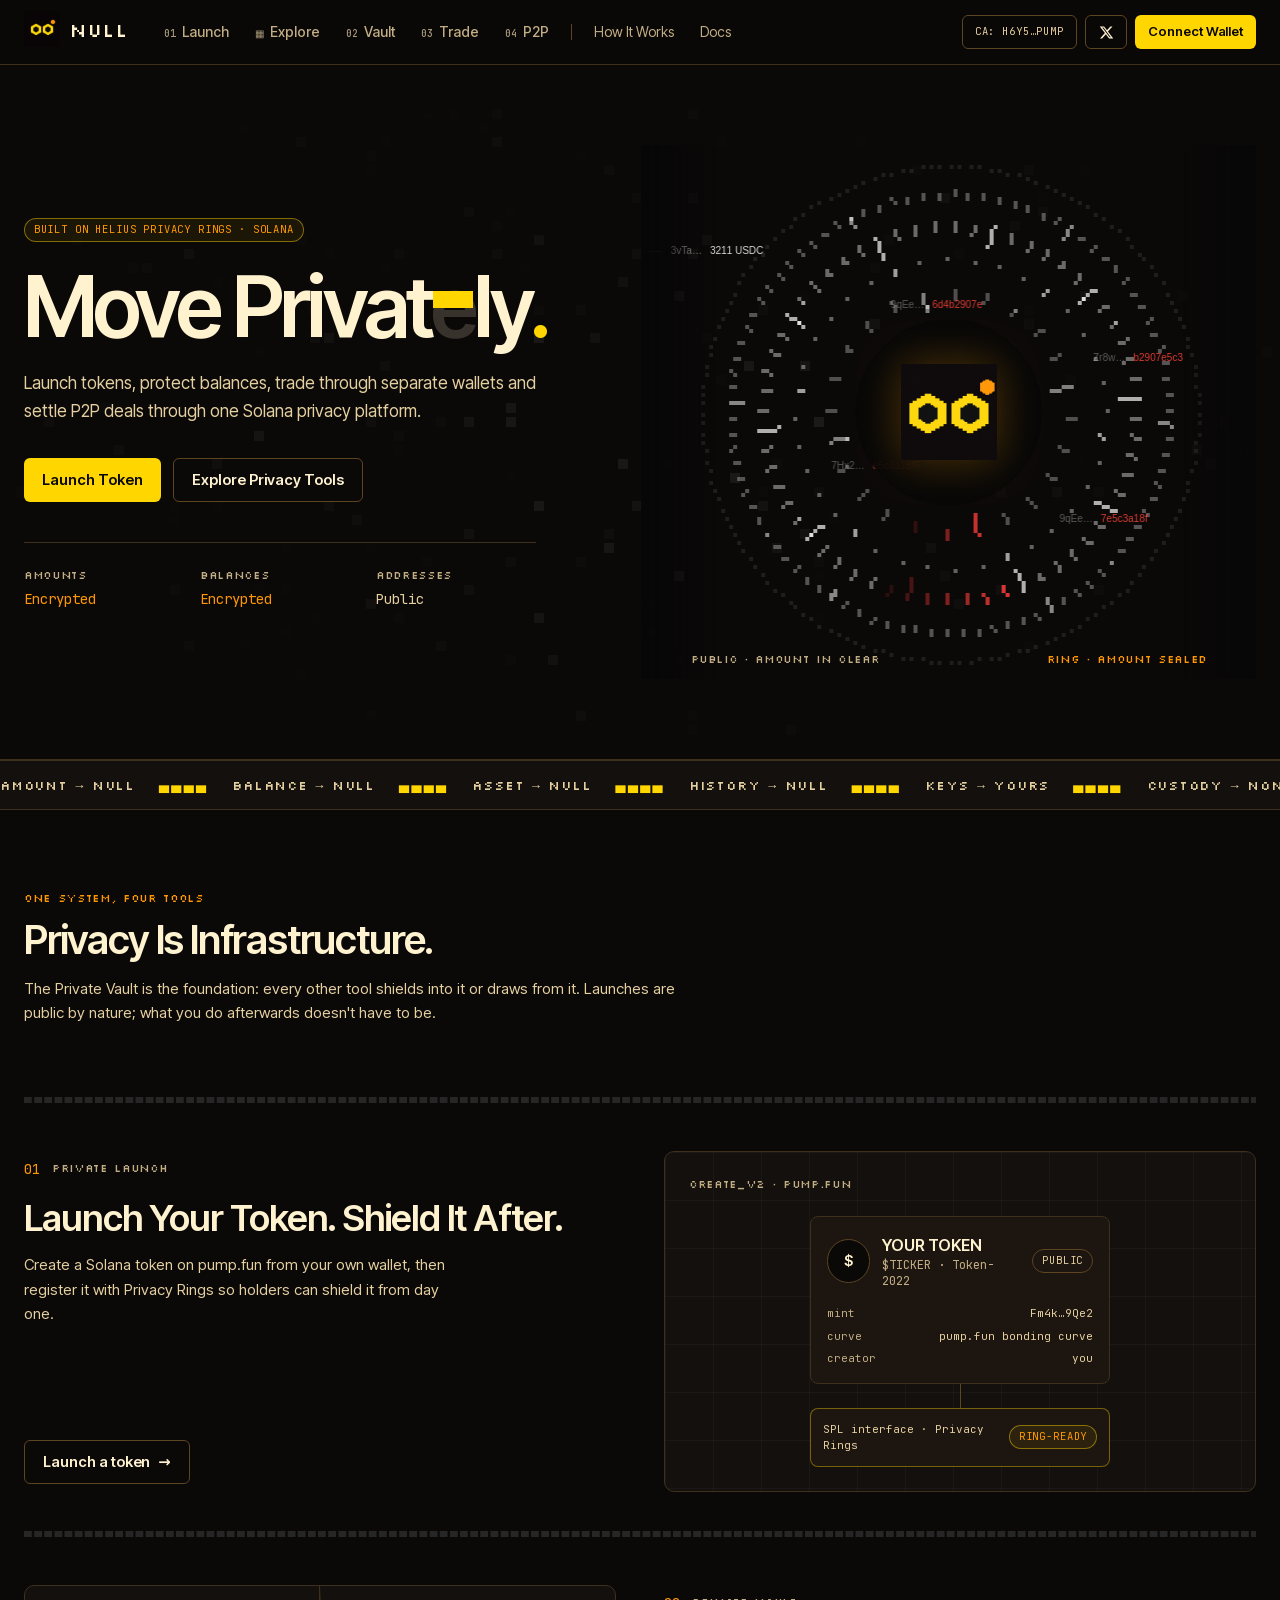
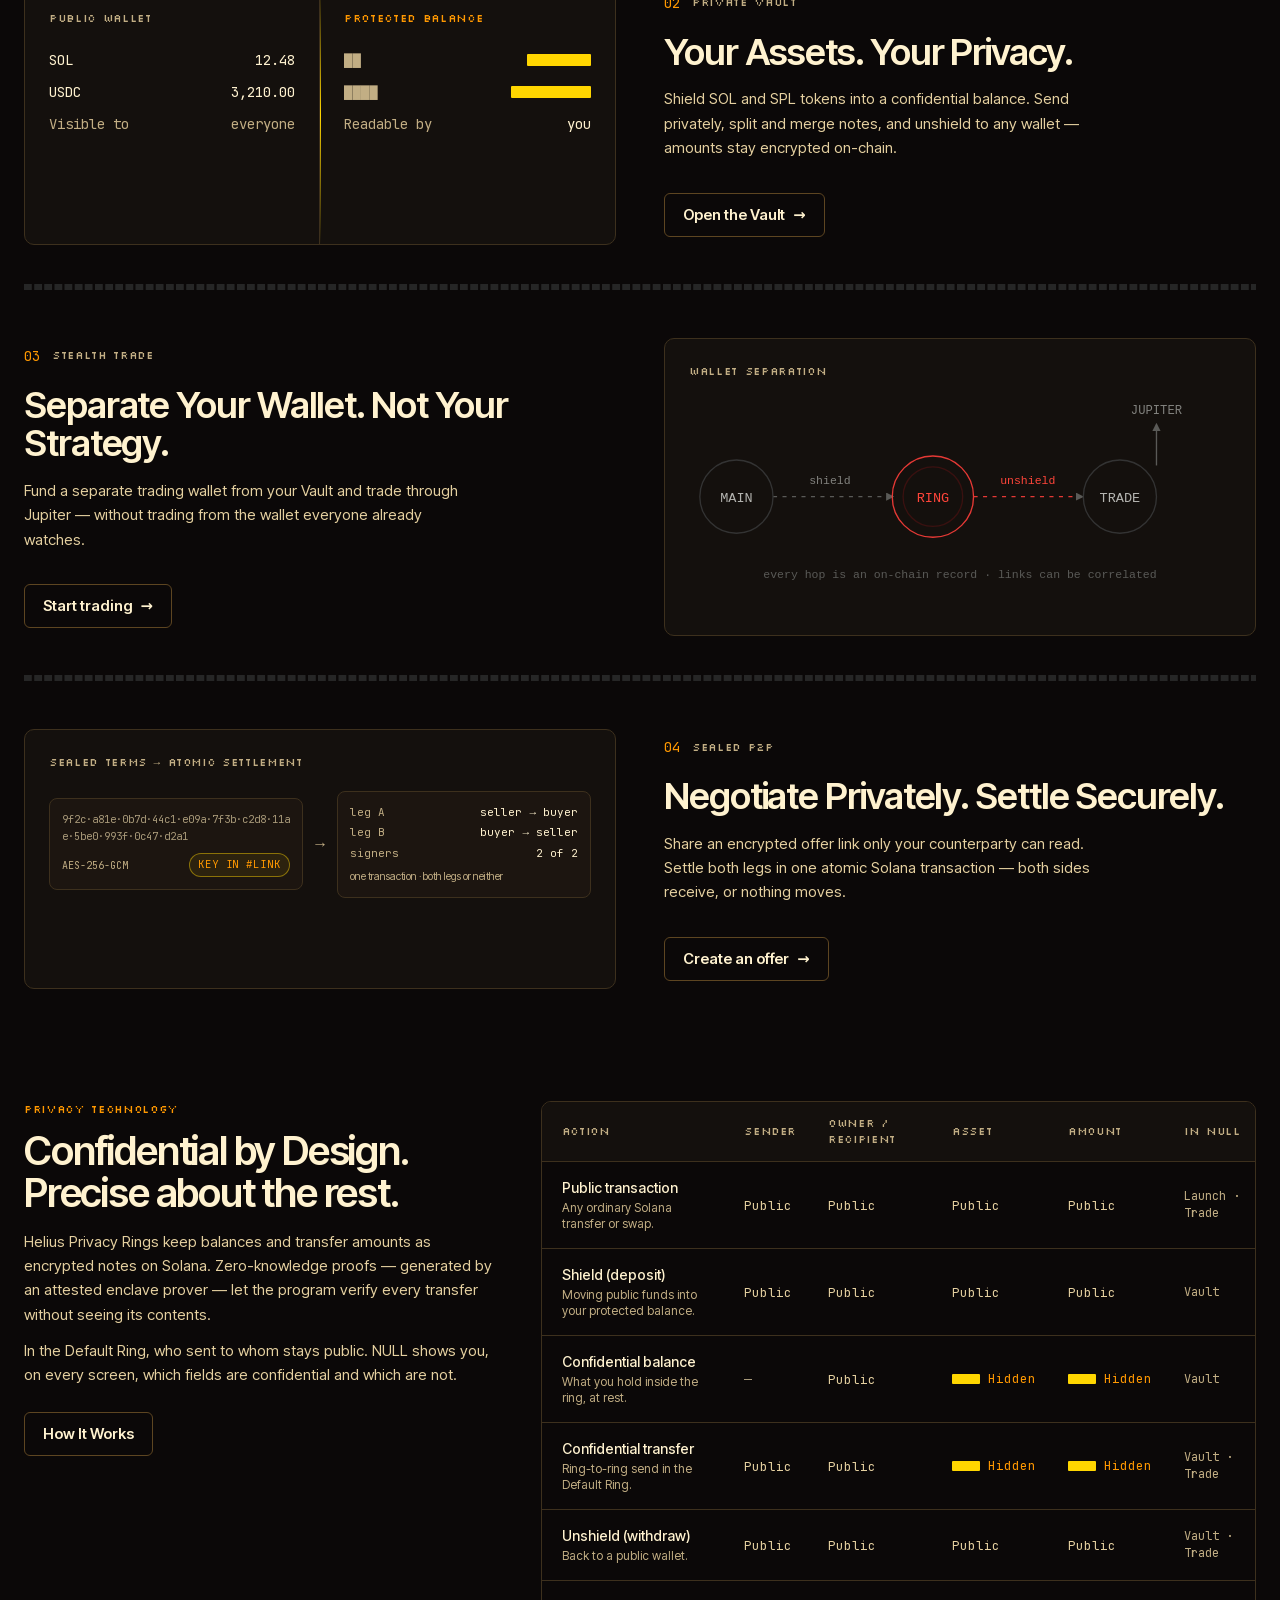
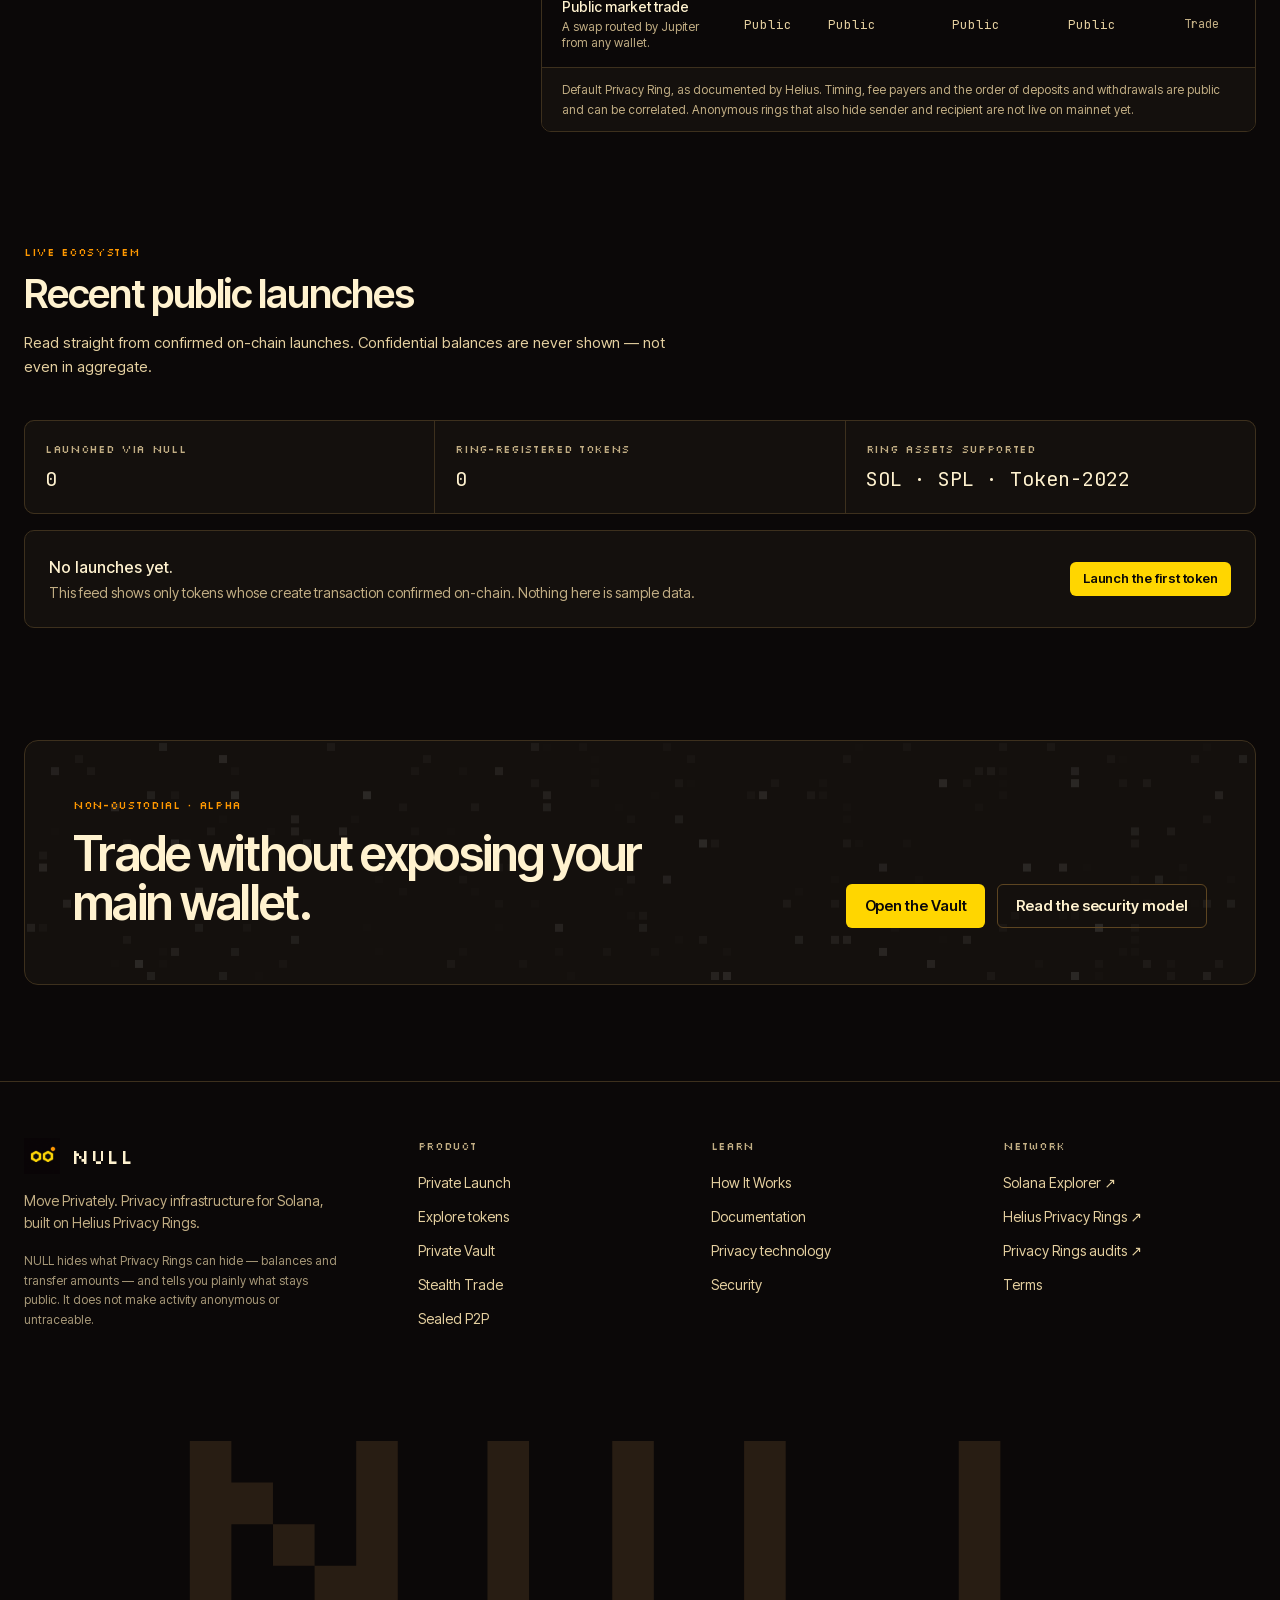
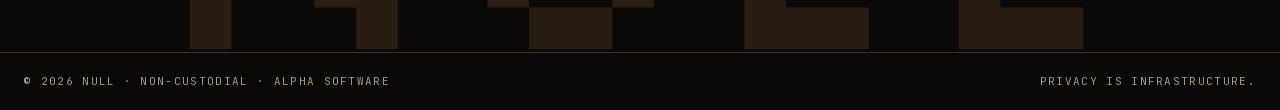
==== index.html @ 81d4f26c "Restore the homepage particle effect without relying on hydration" ====
<!DOCTYPE html><html lang="en" class="_07jdaW_variable BVULza_variable Nwxp5W_variable"><head><meta charSet="utf-8"/><meta name="viewport" content="width=device-width, initial-scale=1"/><link rel="stylesheet" href="_next/static/chunks/0mvtl4-lt6dqq.css" data-precedence="next"/><link rel="preload" as="script" fetchPriority="low" href="_next/static/chunks/310vm2bl3xxpt.js"/><script src="_next/static/chunks/0tz-82jdaa63a.js" async=""></script><script src="_next/static/chunks/39_j1bdzreq0m.js" async=""></script><script src="_next/static/chunks/0b8ium35djf5z.js" async=""></script><script src="_next/static/chunks/turbopack-2u1d16houkiyo.js" async=""></script><script src="_next/static/chunks/0ob28oyk-szaa.js" async=""></script><script src="_next/static/chunks/3a-avq550zklu.js" async=""></script><script src="_next/static/chunks/1bym98i0lyh_o.js" async=""></script><script src="_next/static/chunks/1tvo6ha862r_n.js" async=""></script><script src="_next/static/chunks/2kb_lkotej76x.js" async=""></script><script src="_next/static/chunks/08in8nlbj_9ds.js" async=""></script><meta name="theme-color" content="#070707"/><title>NULL — Move Privately.</title><meta name="description" content="Launch tokens, protect balances, trade through separate wallets and settle P2P deals through one Solana privacy platform, built on Helius Privacy Rings."/><meta property="og:title" content="NULL"/><meta property="og:description" content="Move Privately."/><meta property="og:type" content="website"/><meta name="twitter:card" content="summary_large_image"/><meta name="twitter:title" content="NULL"/><meta name="twitter:description" content="Move Privately."/><link rel="icon" href="icon.svg?icon.0sf8svpd2gkin.svg" sizes="any" type="image/svg+xml"/><meta name="next-size-adjust" content=""/><script src="_next/static/chunks/0cz1d0mv5g_q7.js" noModule=""></script><link rel="stylesheet" href="project-guide.css"><script defer src="project-guide.js"></script><script defer src="./hero-ring.js"></script></head><body><div hidden=""><!--$--><!--/$--></div><header class="sticky top-0 z-40 border-b border-line bg-ink/85 backdrop-blur-md"><div class="mx-auto flex h-16 max-w-[1320px] items-center gap-6 px-4 sm:px-6"><a class="shrink-0" aria-label="NULL home" href="index.html"><span class="group inline-flex items-center gap-2.5 "><svg width="26" height="26" viewBox="0 0 16 16" class="text-fg" shape-rendering="crispEdges" aria-hidden="true"><rect x="2" y="3" width="1" height="1" fill="currentColor"></rect><rect x="3" y="3" width="1" height="1" fill="currentColor"></rect><rect x="4" y="3" width="1" height="1" fill="currentColor"></rect><rect x="5" y="3" width="1" height="1" fill="currentColor"></rect><rect x="10" y="3" width="1" height="1" fill="currentColor"></rect><rect x="11" y="3" width="1" height="1" fill="currentColor"></rect><rect x="12" y="3" width="1" height="1" fill="currentColor"></rect><rect x="13" y="3" width="1" height="1" fill="currentColor"></rect><rect x="2" y="4" width="1" height="1" fill="currentColor"></rect><rect x="3" y="4" width="1" height="1" fill="currentColor"></rect><rect x="4" y="4" width="1" height="1" fill="currentColor"></rect><rect x="5" y="4" width="1" height="1" fill="currentColor"></rect><rect x="10" y="4" width="1" height="1" fill="currentColor"></rect><rect x="11" y="4" width="1" height="1" fill="currentColor"></rect><rect x="12" y="4" width="1" height="1" fill="currentColor"></rect><rect x="13" y="4" width="1" height="1" fill="currentColor"></rect><rect x="2" y="5" width="1" height="1" fill="currentColor"></rect><rect x="3" y="5" width="1" height="1" fill="currentColor"></rect><rect x="12" y="5" width="1" height="1" fill="currentColor"></rect><rect x="13" y="5" width="1" height="1" fill="currentColor"></rect><rect x="2" y="6" width="1" height="1" fill="currentColor"></rect><rect x="3" y="6" width="1" height="1" fill="currentColor"></rect><rect x="12" y="6" width="1" height="1" fill="currentColor"></rect><rect x="13" y="6" width="1" height="1" fill="currentColor"></rect><rect x="2" y="7" width="1" height="1" fill="currentColor"></rect><rect x="3" y="7" width="1" height="1" fill="currentColor"></rect><rect x="6" y="7" width="1" height="1" fill="#E53935"></rect><rect x="7" y="7" width="1" height="1" fill="#E53935"></rect><rect x="8" y="7" width="1" height="1" fill="#E53935"></rect><rect x="9" y="7" width="1" height="1" fill="#E53935"></rect><rect x="12" y="7" width="1" height="1" fill="currentColor"></rect><rect x="13" y="7" width="1" height="1" fill="currentColor"></rect><rect x="2" y="8" width="1" height="1" fill="currentColor"></rect><rect x="3" y="8" width="1" height="1" fill="currentColor"></rect><rect x="6" y="8" width="1" height="1" fill="#E53935"></rect><rect x="7" y="8" width="1" height="1" fill="#E53935"></rect><rect x="8" y="8" width="1" height="1" fill="#E53935"></rect><rect x="9" y="8" width="1" height="1" fill="#E53935"></rect><rect x="12" y="8" width="1" height="1" fill="currentColor"></rect><rect x="13" y="8" width="1" height="1" fill="currentColor"></rect><rect x="2" y="9" width="1" height="1" fill="currentColor"></rect><rect x="3" y="9" width="1" height="1" fill="currentColor"></rect><rect x="12" y="9" width="1" height="1" fill="currentColor"></rect><rect x="13" y="9" width="1" height="1" fill="currentColor"></rect><rect x="2" y="10" width="1" height="1" fill="currentColor"></rect><rect x="3" y="10" width="1" height="1" fill="currentColor"></rect><rect x="12" y="10" width="1" height="1" fill="currentColor"></rect><rect x="13" y="10" width="1" height="1" fill="currentColor"></rect><rect x="2" y="11" width="1" height="1" fill="currentColor"></rect><rect x="3" y="11" width="1" height="1" fill="currentColor"></rect><rect x="4" y="11" width="1" height="1" fill="currentColor"></rect><rect x="5" y="11" width="1" height="1" fill="currentColor"></rect><rect x="10" y="11" width="1" height="1" fill="currentColor"></rect><rect x="11" y="11" width="1" height="1" fill="currentColor"></rect><rect x="12" y="11" width="1" height="1" fill="currentColor"></rect><rect x="13" y="11" width="1" height="1" fill="currentColor"></rect><rect x="2" y="12" width="1" height="1" fill="currentColor"></rect><rect x="3" y="12" width="1" height="1" fill="currentColor"></rect><rect x="4" y="12" width="1" height="1" fill="currentColor"></rect><rect x="5" y="12" width="1" height="1" fill="currentColor"></rect><rect x="10" y="12" width="1" height="1" fill="currentColor"></rect><rect x="11" y="12" width="1" height="1" fill="currentColor"></rect><rect x="12" y="12" width="1" height="1" fill="currentColor"></rect><rect x="13" y="12" width="1" height="1" fill="currentColor"></rect></svg><span class="font-pixel text-[19px] leading-none tracking-[0.08em] text-fg">NULL</span></span></a><nav class="hidden items-center gap-0.5 lg:flex"><a class="whitespace-nowrap rounded-md px-3 py-2 text-sm font-medium transition-colors text-mute hover:text-fg" href="launch/index.html"><span class="num mr-1.5 text-[10px] text-dim">01</span>Launch</a><a class="whitespace-nowrap rounded-md px-3 py-2 text-sm font-medium transition-colors text-mute hover:text-fg" href="explore/index.html"><span class="num mr-1.5 text-[10px] text-dim">▦</span>Explore</a><a class="whitespace-nowrap rounded-md px-3 py-2 text-sm font-medium transition-colors text-mute hover:text-fg" href="vault/index.html"><span class="num mr-1.5 text-[10px] text-dim">02</span>Vault</a><a class="whitespace-nowrap rounded-md px-3 py-2 text-sm font-medium transition-colors text-mute hover:text-fg" href="trade/index.html"><span class="num mr-1.5 text-[10px] text-dim">03</span>Trade</a><a class="whitespace-nowrap rounded-md px-3 py-2 text-sm font-medium transition-colors text-mute hover:text-fg" href="p2p/index.html"><span class="num mr-1.5 text-[10px] text-dim">04</span>P2P</a><span class="mx-2 hidden h-4 w-px bg-line-2 xl:block"></span><a class="hidden whitespace-nowrap rounded-md px-3 py-2 text-sm transition-colors xl:block text-mute hover:text-fg" href="how-it-works/index.html">How It Works</a><a class="hidden whitespace-nowrap rounded-md px-3 py-2 text-sm transition-colors xl:block text-mute hover:text-fg" href="docs/index.html">Docs</a></nav><div class="ml-auto flex items-center gap-2"><button class="chip h-[2.1rem] rounded-md px-3 hover:border-fg-2 hover:text-fg hidden xl:inline-flex" title="H6y5mDHewKBtGeDVdpNemTqpN7zH9mrTw9FfDbiwpump">CA: H6y5…pump</button><a href="https://x.com/nullcrypted" target="_blank" rel="noreferrer" class="btn btn-ghost btn-sm hidden sm:inline-flex" aria-label="NULL on X"><svg viewBox="0 0 24 24" class="h-[15px] w-[15px]" fill="currentColor" aria-hidden="true"><path d="M18.244 2.25h3.308l-7.227 8.26 8.502 11.24H16.17l-5.214-6.817L4.99 21.75H1.68l7.73-8.835L1.254 2.25H8.08l4.713 6.231zm-1.161 17.52h1.833L7.084 4.126H5.117z"></path></svg></a><button class="btn btn-primary btn-sm  hidden sm:inline-flex">Connect Wallet</button><button class="btn btn-ghost btn-sm xl:hidden" aria-label="Menu" aria-expanded="false">☰</button></div></div></header><main><section class="relative overflow-hidden border-b border-line"><div class="absolute inset-0 [mask-image:radial-gradient(ellipse_at_center,black,transparent_80%)]"><canvas class="pointer-events-none h-full w-full " aria-hidden="true"></canvas></div><div class="relative mx-auto grid max-w-[1320px] items-center gap-8 px-4 pb-14 pt-14 sm:px-6 lg:grid-cols-[1fr_1.05fr] lg:pb-20 lg:pt-20"><div><div class="chip chip-private">Built on Helius Privacy Rings · Solana</div><h1 class="mt-6 text-[clamp(2.6rem,6.6vw,5.4rem)] font-semibold leading-[0.95] tracking-[-0.045em]">Move <span class="whitespace-nowrap " aria-label="Privately"><span aria-hidden="true">P</span><span aria-hidden="true">r</span><span aria-hidden="true">i</span><span aria-hidden="true">v</span><span aria-hidden="true">a</span><span aria-hidden="true">t</span><span aria-hidden="true">e</span><span aria-hidden="true">l</span><span aria-hidden="true">y</span></span><span class="text-signal">.</span></h1><p class="mt-6 max-w-[34rem] text-[17px] leading-relaxed text-fg-2">Launch tokens, protect balances, trade through separate wallets and settle P2P deals through one Solana privacy platform.</p><div class="mt-8 flex flex-wrap gap-3"><a class="btn btn-primary" href="launch/index.html">Launch Token</a><a class="btn btn-ghost" href="vault/index.html">Explore Privacy Tools</a></div><dl class="mt-10 grid max-w-lg grid-cols-3 gap-4 border-t border-line pt-6"><div><dt class="label">Amounts</dt><dd class="num mt-1.5 text-sm text-signal-hi"><span class="" aria-label="Encrypted"><span aria-hidden="true"><span style="opacity:0.12">E</span><span style="opacity:0.12">n</span><span style="opacity:0.12">c</span><span style="opacity:0.12">r</span><span style="opacity:0.12">y</span><span style="opacity:0.12">p</span><span style="opacity:0.12">t</span><span style="opacity:0.12">e</span><span style="opacity:0.12">d</span></span></span></dd></div><div><dt class="label">Balances</dt><dd class="num mt-1.5 text-sm text-signal-hi"><span class="" aria-label="Encrypted"><span aria-hidden="true"><span style="opacity:0.12">E</span><span style="opacity:0.12">n</span><span style="opacity:0.12">c</span><span style="opacity:0.12">r</span><span style="opacity:0.12">y</span><span style="opacity:0.12">p</span><span style="opacity:0.12">t</span><span style="opacity:0.12">e</span><span style="opacity:0.12">d</span></span></span></dd></div><div><dt class="label">Addresses</dt><dd class="num mt-1.5 text-sm text-fg-2"><span class="" aria-label="Public"><span aria-hidden="true"><span style="opacity:0.12">P</span><span style="opacity:0.12">u</span><span style="opacity:0.12">b</span><span style="opacity:0.12">l</span><span style="opacity:0.12">i</span><span style="opacity:0.12">c</span></span></span></dd></div></dl></div><div class="relative aspect-[1.15/1] w-full"><div class="relative h-full w-full"><canvas class="absolute inset-0 h-full w-full" aria-hidden="true"></canvas><div class="pointer-events-none absolute inset-0 flex items-center justify-center"><svg width="96" height="96" viewBox="0 0 16 16" class="text-fg drop-shadow-[0_0_40px_rgba(229,57,53,0.25)]" shape-rendering="crispEdges" aria-hidden="true"><rect x="2" y="3" width="1" height="1" fill="currentColor"></rect><rect x="3" y="3" width="1" height="1" fill="currentColor"></rect><rect x="4" y="3" width="1" height="1" fill="currentColor"></rect><rect x="5" y="3" width="1" height="1" fill="currentColor"></rect><rect x="10" y="3" width="1" height="1" fill="currentColor"></rect><rect x="11" y="3" width="1" height="1" fill="currentColor"></rect><rect x="12" y="3" width="1" height="1" fill="currentColor"></rect><rect x="13" y="3" width="1" height="1" fill="currentColor"></rect><rect x="2" y="4" width="1" height="1" fill="currentColor"></rect><rect x="3" y="4" width="1" height="1" fill="currentColor"></rect><rect x="4" y="4" width="1" height="1" fill="currentColor"></rect><rect x="5" y="4" width="1" height="1" fill="currentColor"></rect><rect x="10" y="4" width="1" height="1" fill="currentColor"></rect><rect x="11" y="4" width="1" height="1" fill="currentColor"></rect><rect x="12" y="4" width="1" height="1" fill="currentColor"></rect><rect x="13" y="4" width="1" height="1" fill="currentColor"></rect><rect x="2" y="5" width="1" height="1" fill="currentColor"></rect><rect x="3" y="5" width="1" height="1" fill="currentColor"></rect><rect x="12" y="5" width="1" height="1" fill="currentColor"></rect><rect x="13" y="5" width="1" height="1" fill="currentColor"></rect><rect x="2" y="6" width="1" height="1" fill="currentColor"></rect><rect x="3" y="6" width="1" height="1" fill="currentColor"></rect><rect x="12" y="6" width="1" height="1" fill="currentColor"></rect><rect x="13" y="6" width="1" height="1" fill="currentColor"></rect><rect x="2" y="7" width="1" height="1" fill="currentColor"></rect><rect x="3" y="7" width="1" height="1" fill="currentColor"></rect><rect x="6" y="7" width="1" height="1" fill="#E53935"></rect><rect x="7" y="7" width="1" height="1" fill="#E53935"></rect><rect x="8" y="7" width="1" height="1" fill="#E53935"></rect><rect x="9" y="7" width="1" height="1" fill="#E53935"></rect><rect x="12" y="7" width="1" height="1" fill="currentColor"></rect><rect x="13" y="7" width="1" height="1" fill="currentColor"></rect><rect x="2" y="8" width="1" height="1" fill="currentColor"></rect><rect x="3" y="8" width="1" height="1" fill="currentColor"></rect><rect x="6" y="8" width="1" height="1" fill="#E53935"></rect><rect x="7" y="8" width="1" height="1" fill="#E53935"></rect><rect x="8" y="8" width="1" height="1" fill="#E53935"></rect><rect x="9" y="8" width="1" height="1" fill="#E53935"></rect><rect x="12" y="8" width="1" height="1" fill="currentColor"></rect><rect x="13" y="8" width="1" height="1" fill="currentColor"></rect><rect x="2" y="9" width="1" height="1" fill="currentColor"></rect><rect x="3" y="9" width="1" height="1" fill="currentColor"></rect><rect x="12" y="9" width="1" height="1" fill="currentColor"></rect><rect x="13" y="9" width="1" height="1" fill="currentColor"></rect><rect x="2" y="10" width="1" height="1" fill="currentColor"></rect><rect x="3" y="10" width="1" height="1" fill="currentColor"></rect><rect x="12" y="10" width="1" height="1" fill="currentColor"></rect><rect x="13" y="10" width="1" height="1" fill="currentColor"></rect><rect x="2" y="11" width="1" height="1" fill="currentColor"></rect><rect x="3" y="11" width="1" height="1" fill="currentColor"></rect><rect x="4" y="11" width="1" height="1" fill="currentColor"></rect><rect x="5" y="11" width="1" height="1" fill="currentColor"></rect><rect x="10" y="11" width="1" height="1" fill="currentColor"></rect><rect x="11" y="11" width="1" height="1" fill="currentColor"></rect><rect x="12" y="11" width="1" height="1" fill="currentColor"></rect><rect x="13" y="11" width="1" height="1" fill="currentColor"></rect><rect x="2" y="12" width="1" height="1" fill="currentColor"></rect><rect x="3" y="12" width="1" height="1" fill="currentColor"></rect><rect x="4" y="12" width="1" height="1" fill="currentColor"></rect><rect x="5" y="12" width="1" height="1" fill="currentColor"></rect><rect x="10" y="12" width="1" height="1" fill="currentColor"></rect><rect x="11" y="12" width="1" height="1" fill="currentColor"></rect><rect x="12" y="12" width="1" height="1" fill="currentColor"></rect><rect x="13" y="12" width="1" height="1" fill="currentColor"></rect></svg></div><div class="pointer-events-none absolute inset-x-0 bottom-3 flex justify-between px-[8%]"><span class="label">Public<span class="hidden sm:inline"> · amount in clear</span></span><span class="label text-signal-hi">Ring<span class="hidden sm:inline"> · amount sealed</span></span></div></div></div></div></section><div class="relative overflow-hidden border-y border-line bg-ink-2 py-3" aria-hidden="true"><div class="marquee flex w-max items-center gap-6 whitespace-nowrap"><span class="font-pixel text-[13px] tracking-[0.06em] text-fg-2">AMOUNT → NULL</span><span class="text-[13px] tracking-[0.18em] text-signal">▄▄▄▄</span><span class="font-pixel text-[13px] tracking-[0.06em] text-fg-2">BALANCE → NULL</span><span class="text-[13px] tracking-[0.18em] text-signal">▄▄▄▄</span><span class="font-pixel text-[13px] tracking-[0.06em] text-fg-2">ASSET → NULL</span><span class="text-[13px] tracking-[0.18em] text-signal">▄▄▄▄</span><span class="font-pixel text-[13px] tracking-[0.06em] text-fg-2">HISTORY → NULL</span><span class="text-[13px] tracking-[0.18em] text-signal">▄▄▄▄</span><span class="font-pixel text-[13px] tracking-[0.06em] text-fg-2">KEYS → YOURS</span><span class="text-[13px] tracking-[0.18em] text-signal">▄▄▄▄</span><span class="font-pixel text-[13px] tracking-[0.06em] text-fg-2">CUSTODY → NONE</span><span class="text-[13px] tracking-[0.18em] text-signal">▄▄▄▄</span><span><span class="font-pixel text-[13px] tracking-[0.06em] text-fg-2">AMOUNT → NULL</span></span><span><span class="text-[13px] tracking-[0.18em] text-signal">▄▄▄▄</span></span><span><span class="font-pixel text-[13px] tracking-[0.06em] text-fg-2">BALANCE → NULL</span></span><span><span class="text-[13px] tracking-[0.18em] text-signal">▄▄▄▄</span></span><span><span class="font-pixel text-[13px] tracking-[0.06em] text-fg-2">ASSET → NULL</span></span><span><span class="text-[13px] tracking-[0.18em] text-signal">▄▄▄▄</span></span><span><span class="font-pixel text-[13px] tracking-[0.06em] text-fg-2">HISTORY → NULL</span></span><span><span class="text-[13px] tracking-[0.18em] text-signal">▄▄▄▄</span></span><span><span class="font-pixel text-[13px] tracking-[0.06em] text-fg-2">KEYS → YOURS</span></span><span><span class="text-[13px] tracking-[0.18em] text-signal">▄▄▄▄</span></span><span><span class="font-pixel text-[13px] tracking-[0.06em] text-fg-2">CUSTODY → NONE</span></span><span><span class="text-[13px] tracking-[0.18em] text-signal">▄▄▄▄</span></span></div></div><section class="mx-auto max-w-[1320px] px-4 pt-20 sm:px-6"><div class=""><div class="label mb-3 text-signal-hi">One system, four tools</div><h2 class="text-[clamp(1.6rem,3.2vw,2.5rem)] font-semibold leading-[1.05] tracking-[-0.03em] text-fg"><span class="" aria-label="Privacy Is Infrastructure."><span aria-hidden="true"><span style="opacity:0.12">P</span><span style="opacity:0.12">r</span><span style="opacity:0.12">i</span><span style="opacity:0.12">v</span><span style="opacity:0.12">a</span><span style="opacity:0.12">c</span><span style="opacity:0.12">y</span> <span style="opacity:0.12">I</span><span style="opacity:0.12">s</span> <span style="opacity:0.12">I</span><span style="opacity:0.12">n</span><span style="opacity:0.12">f</span><span style="opacity:0.12">r</span><span style="opacity:0.12">a</span><span style="opacity:0.12">s</span><span style="opacity:0.12">t</span><span style="opacity:0.12">r</span><span style="opacity:0.12">u</span><span style="opacity:0.12">c</span><span style="opacity:0.12">t</span><span style="opacity:0.12">u</span><span style="opacity:0.12">r</span><span style="opacity:0.12">e</span><span style="opacity:0.12">.</span></span></span></h2><div class="mt-4 max-w-2xl text-[15px] leading-relaxed text-fg-2">The Private Vault is the foundation: every other tool shields into it or draws from it. Launches are public by nature; what you do afterwards doesn&#x27;t have to be.</div></div><div class="mt-14 space-y-6"><article class="grid items-stretch gap-6 pt-2 lg:grid-cols-2 lg:gap-12"><div class="blocks text-[13px] leading-none lg:col-span-2" aria-hidden="true">▄▄▄▄▄▄▄▄▄▄▄▄▄▄▄▄▄▄▄▄▄▄▄▄▄▄▄▄▄▄▄▄▄▄▄▄▄▄▄▄▄▄▄▄▄▄▄▄▄▄▄▄▄▄▄▄▄▄▄▄▄▄▄▄▄▄▄▄▄▄▄▄▄▄▄▄▄▄▄▄▄▄▄▄▄▄▄▄▄▄▄▄▄▄▄▄▄▄▄▄▄▄▄▄▄▄▄▄▄▄▄▄▄▄▄▄▄▄▄▄▄▄▄▄▄▄▄▄▄▄▄▄▄▄▄▄▄▄▄▄▄▄▄▄▄▄▄▄▄▄▄▄▄▄▄▄▄▄▄▄</div><div class="flex flex-col justify-between py-2 "><div><div class="flex items-center gap-3"><span class="num text-sm text-signal-hi">01</span><span class="label">Private Launch</span></div><h3 class="mt-5 text-[clamp(1.6rem,3vw,2.3rem)] font-semibold leading-[1.05] tracking-[-0.03em]"><span class="" aria-label="Launch Your Token. Shield It After."><span aria-hidden="true"><span style="opacity:0.12">L</span><span style="opacity:0.12">a</span><span style="opacity:0.12">u</span><span style="opacity:0.12">n</span><span style="opacity:0.12">c</span><span style="opacity:0.12">h</span> <span style="opacity:0.12">Y</span><span style="opacity:0.12">o</span><span style="opacity:0.12">u</span><span style="opacity:0.12">r</span> <span style="opacity:0.12">T</span><span style="opacity:0.12">o</span><span style="opacity:0.12">k</span><span style="opacity:0.12">e</span><span style="opacity:0.12">n</span><span style="opacity:0.12">.</span> <span style="opacity:0.12">S</span><span style="opacity:0.12">h</span><span style="opacity:0.12">i</span><span style="opacity:0.12">e</span><span style="opacity:0.12">l</span><span style="opacity:0.12">d</span> <span style="opacity:0.12">I</span><span style="opacity:0.12">t</span> <span style="opacity:0.12">A</span><span style="opacity:0.12">f</span><span style="opacity:0.12">t</span><span style="opacity:0.12">e</span><span style="opacity:0.12">r</span><span style="opacity:0.12">.</span></span></span></h3><p class="mt-4 max-w-md text-[15px] leading-relaxed text-fg-2">Create a Solana token on pump.fun from your own wallet, then register it with Privacy Rings so holders can shield it from day one.</p></div><a class="btn btn-ghost mt-8 w-fit" href="launch/index.html">Launch a token<!-- --> <span aria-hidden="true">→</span></a></div><div class="relative h-full min-h-[260px] overflow-hidden rounded-[10px] border border-line bg-ink-2 grid-bg p-6"><div class="label">create_v2 · pump.fun</div><div class="mx-auto mt-6 w-[min(100%,300px)]"><div class="panel-2 p-4"><div class="flex items-center gap-3"><div class="grid h-11 w-11 place-items-center rounded-full border border-line-2 bg-ink text-sm font-semibold">$</div><div><div class="font-semibold">YOUR TOKEN</div><div class="num text-xs text-mute">$TICKER · Token-2022</div></div><span class="chip chip-public ml-auto">Public</span></div><div class="num mt-4 space-y-1.5 text-[11px] text-fg-2"><div class="flex justify-between"><span class="text-mute">mint</span><span>Fm4k…9Qe2</span></div><div class="flex justify-between"><span class="text-mute">curve</span><span>pump.fun bonding curve</span></div><div class="flex justify-between"><span class="text-mute">creator</span><span>you</span></div></div></div><div class="mx-auto h-6 w-px bg-line-2"></div><div class="panel-2 flex items-center justify-between border-signal/40 p-3"><span class="num text-[11px] text-fg-2">SPL interface · Privacy Rings</span><span class="chip chip-private">Ring-ready</span></div></div></div></article><article class="grid items-stretch gap-6 pt-2 lg:grid-cols-2 lg:gap-12"><div class="blocks text-[13px] leading-none lg:col-span-2" aria-hidden="true">▄▄▄▄▄▄▄▄▄▄▄▄▄▄▄▄▄▄▄▄▄▄▄▄▄▄▄▄▄▄▄▄▄▄▄▄▄▄▄▄▄▄▄▄▄▄▄▄▄▄▄▄▄▄▄▄▄▄▄▄▄▄▄▄▄▄▄▄▄▄▄▄▄▄▄▄▄▄▄▄▄▄▄▄▄▄▄▄▄▄▄▄▄▄▄▄▄▄▄▄▄▄▄▄▄▄▄▄▄▄▄▄▄▄▄▄▄▄▄▄▄▄▄▄▄▄▄▄▄▄▄▄▄▄▄▄▄▄▄▄▄▄▄▄▄▄▄▄▄▄▄▄▄▄▄▄▄▄▄▄</div><div class="flex flex-col justify-between py-2 lg:order-2"><div><div class="flex items-center gap-3"><span class="num text-sm text-signal-hi">02</span><span class="label">Private Vault</span></div><h3 class="mt-5 text-[clamp(1.6rem,3vw,2.3rem)] font-semibold leading-[1.05] tracking-[-0.03em]"><span class="" aria-label="Your Assets. Your Privacy."><span aria-hidden="true"><span style="opacity:0.12">Y</span><span style="opacity:0.12">o</span><span style="opacity:0.12">u</span><span style="opacity:0.12">r</span> <span style="opacity:0.12">A</span><span style="opacity:0.12">s</span><span style="opacity:0.12">s</span><span style="opacity:0.12">e</span><span style="opacity:0.12">t</span><span style="opacity:0.12">s</span><span style="opacity:0.12">.</span> <span style="opacity:0.12">Y</span><span style="opacity:0.12">o</span><span style="opacity:0.12">u</span><span style="opacity:0.12">r</span> <span style="opacity:0.12">P</span><span style="opacity:0.12">r</span><span style="opacity:0.12">i</span><span style="opacity:0.12">v</span><span style="opacity:0.12">a</span><span style="opacity:0.12">c</span><span style="opacity:0.12">y</span><span style="opacity:0.12">.</span></span></span></h3><p class="mt-4 max-w-md text-[15px] leading-relaxed text-fg-2">Shield SOL and SPL tokens into a confidential balance. Send privately, split and merge notes, and unshield to any wallet — amounts stay encrypted on-chain.</p></div><a class="btn btn-ghost mt-8 w-fit" href="vault/index.html">Open the Vault<!-- --> <span aria-hidden="true">→</span></a></div><div class="relative grid h-full min-h-[260px] grid-cols-2 overflow-hidden rounded-[10px] border border-line bg-ink-2"><div class="border-r border-line p-6"><div class="label">Public wallet</div><div class="num mt-6 space-y-3 text-sm"><div class="flex justify-between"><span>SOL</span><span>12.48</span></div><div class="flex justify-between"><span>USDC</span><span>3,210.00</span></div><div class="flex justify-between text-mute"><span>Visible to</span><span>everyone</span></div></div></div><div class="relative p-6"><div class="label text-signal-hi">Protected balance</div><div class="num mt-6 space-y-3 text-sm"><div class="flex items-center justify-between"><span class="text-mute">██</span><span class="redact h-3 w-16"></span></div><div class="flex items-center justify-between"><span class="text-mute">████</span><span class="redact h-3 w-20"></span></div><div class="flex justify-between text-mute"><span>Readable by</span><span class="text-fg">you</span></div></div><div class="absolute inset-y-0 left-0 w-px bg-gradient-to-b from-transparent via-signal to-transparent"></div></div></div></article><article class="grid items-stretch gap-6 pt-2 lg:grid-cols-2 lg:gap-12"><div class="blocks text-[13px] leading-none lg:col-span-2" aria-hidden="true">▄▄▄▄▄▄▄▄▄▄▄▄▄▄▄▄▄▄▄▄▄▄▄▄▄▄▄▄▄▄▄▄▄▄▄▄▄▄▄▄▄▄▄▄▄▄▄▄▄▄▄▄▄▄▄▄▄▄▄▄▄▄▄▄▄▄▄▄▄▄▄▄▄▄▄▄▄▄▄▄▄▄▄▄▄▄▄▄▄▄▄▄▄▄▄▄▄▄▄▄▄▄▄▄▄▄▄▄▄▄▄▄▄▄▄▄▄▄▄▄▄▄▄▄▄▄▄▄▄▄▄▄▄▄▄▄▄▄▄▄▄▄▄▄▄▄▄▄▄▄▄▄▄▄▄▄▄▄▄▄</div><div class="flex flex-col justify-between py-2 "><div><div class="flex items-center gap-3"><span class="num text-sm text-signal-hi">03</span><span class="label">Stealth Trade</span></div><h3 class="mt-5 text-[clamp(1.6rem,3vw,2.3rem)] font-semibold leading-[1.05] tracking-[-0.03em]"><span class="" aria-label="Separate Your Wallet. Not Your Strategy."><span aria-hidden="true"><span style="opacity:0.12">S</span><span style="opacity:0.12">e</span><span style="opacity:0.12">p</span><span style="opacity:0.12">a</span><span style="opacity:0.12">r</span><span style="opacity:0.12">a</span><span style="opacity:0.12">t</span><span style="opacity:0.12">e</span> <span style="opacity:0.12">Y</span><span style="opacity:0.12">o</span><span style="opacity:0.12">u</span><span style="opacity:0.12">r</span> <span style="opacity:0.12">W</span><span style="opacity:0.12">a</span><span style="opacity:0.12">l</span><span style="opacity:0.12">l</span><span style="opacity:0.12">e</span><span style="opacity:0.12">t</span><span style="opacity:0.12">.</span> <span style="opacity:0.12">N</span><span style="opacity:0.12">o</span><span style="opacity:0.12">t</span> <span style="opacity:0.12">Y</span><span style="opacity:0.12">o</span><span style="opacity:0.12">u</span><span style="opacity:0.12">r</span> <span style="opacity:0.12">S</span><span style="opacity:0.12">t</span><span style="opacity:0.12">r</span><span style="opacity:0.12">a</span><span style="opacity:0.12">t</span><span style="opacity:0.12">e</span><span style="opacity:0.12">g</span><span style="opacity:0.12">y</span><span style="opacity:0.12">.</span></span></span></h3><p class="mt-4 max-w-md text-[15px] leading-relaxed text-fg-2">Fund a separate trading wallet from your Vault and trade through Jupiter — without trading from the wallet everyone already watches.</p></div><a class="btn btn-ghost mt-8 w-fit" href="trade/index.html">Start trading<!-- --> <span aria-hidden="true">→</span></a></div><div class="relative h-full min-h-[260px] overflow-hidden rounded-[10px] border border-line bg-ink-2 p-6"><div class="label">Wallet separation</div><svg viewBox="0 0 400 150" class="mt-4 w-full" aria-hidden="true"><defs><marker id="ar" viewBox="0 0 8 8" refX="6" refY="4" markerWidth="6" markerHeight="6" orient="auto"><path d="M0 0L8 4L0 8z" fill="#5a5a57"></path></marker></defs><line x1="62" y1="75" x2="150" y2="75" stroke="#5a5a57" stroke-dasharray="3 4" marker-end="url(#ar)"></line><line x1="210" y1="75" x2="290" y2="75" stroke="#E53935" stroke-dasharray="3 4" marker-end="url(#ar)"></line><line x1="345" y1="52" x2="345" y2="22" stroke="#5a5a57" marker-end="url(#ar)"></line><circle cx="35" cy="75" r="27" fill="none" stroke="#333"></circle><circle cx="180" cy="75" r="30" fill="none" stroke="#E53935"></circle><circle cx="180" cy="75" r="22" fill="none" stroke="#3a1110"></circle><circle cx="318" cy="75" r="27" fill="none" stroke="#333"></circle><text x="35" y="79" text-anchor="middle" font-size="10" fill="#b4b4b0" font-family="monospace">MAIN</text><text x="180" y="79" text-anchor="middle" font-size="10" fill="#ff453a" font-family="monospace">RING</text><text x="318" y="79" text-anchor="middle" font-size="10" fill="#b4b4b0" font-family="monospace">TRADE</text><text x="345" y="14" text-anchor="middle" font-size="9" fill="#82827e" font-family="monospace">JUPITER</text><text x="104" y="66" text-anchor="middle" font-size="8.5" fill="#82827e" font-family="monospace">shield</text><text x="250" y="66" text-anchor="middle" font-size="8.5" fill="#ff453a" font-family="monospace">unshield</text><text x="200" y="135" text-anchor="middle" font-size="8.5" fill="#5a5a57" font-family="monospace">every hop is an on-chain record · links can be correlated</text></svg><span class="grid h-14 w-14 place-items-center rounded-full border text-[10px] num hidden"></span></div></article><article class="grid items-stretch gap-6 pt-2 lg:grid-cols-2 lg:gap-12"><div class="blocks text-[13px] leading-none lg:col-span-2" aria-hidden="true">▄▄▄▄▄▄▄▄▄▄▄▄▄▄▄▄▄▄▄▄▄▄▄▄▄▄▄▄▄▄▄▄▄▄▄▄▄▄▄▄▄▄▄▄▄▄▄▄▄▄▄▄▄▄▄▄▄▄▄▄▄▄▄▄▄▄▄▄▄▄▄▄▄▄▄▄▄▄▄▄▄▄▄▄▄▄▄▄▄▄▄▄▄▄▄▄▄▄▄▄▄▄▄▄▄▄▄▄▄▄▄▄▄▄▄▄▄▄▄▄▄▄▄▄▄▄▄▄▄▄▄▄▄▄▄▄▄▄▄▄▄▄▄▄▄▄▄▄▄▄▄▄▄▄▄▄▄▄▄▄</div><div class="flex flex-col justify-between py-2 lg:order-2"><div><div class="flex items-center gap-3"><span class="num text-sm text-signal-hi">04</span><span class="label">Sealed P2P</span></div><h3 class="mt-5 text-[clamp(1.6rem,3vw,2.3rem)] font-semibold leading-[1.05] tracking-[-0.03em]"><span class="" aria-label="Negotiate Privately. Settle Securely."><span aria-hidden="true"><span style="opacity:0.12">N</span><span style="opacity:0.12">e</span><span style="opacity:0.12">g</span><span style="opacity:0.12">o</span><span style="opacity:0.12">t</span><span style="opacity:0.12">i</span><span style="opacity:0.12">a</span><span style="opacity:0.12">t</span><span style="opacity:0.12">e</span> <span style="opacity:0.12">P</span><span style="opacity:0.12">r</span><span style="opacity:0.12">i</span><span style="opacity:0.12">v</span><span style="opacity:0.12">a</span><span style="opacity:0.12">t</span><span style="opacity:0.12">e</span><span style="opacity:0.12">l</span><span style="opacity:0.12">y</span><span style="opacity:0.12">.</span> <span style="opacity:0.12">S</span><span style="opacity:0.12">e</span><span style="opacity:0.12">t</span><span style="opacity:0.12">t</span><span style="opacity:0.12">l</span><span style="opacity:0.12">e</span> <span style="opacity:0.12">S</span><span style="opacity:0.12">e</span><span style="opacity:0.12">c</span><span style="opacity:0.12">u</span><span style="opacity:0.12">r</span><span style="opacity:0.12">e</span><span style="opacity:0.12">l</span><span style="opacity:0.12">y</span><span style="opacity:0.12">.</span></span></span></h3><p class="mt-4 max-w-md text-[15px] leading-relaxed text-fg-2">Share an encrypted offer link only your counterparty can read. Settle both legs in one atomic Solana transaction — both sides receive, or nothing moves.</p></div><a class="btn btn-ghost mt-8 w-fit" href="p2p/index.html">Create an offer<!-- --> <span aria-hidden="true">→</span></a></div><div class="relative h-full min-h-[260px] overflow-hidden rounded-[10px] border border-line bg-ink-2 p-6"><div class="label">Sealed terms → atomic settlement</div><div class="mt-5 grid gap-3 sm:grid-cols-[1fr_auto_1fr] sm:items-center"><div class="panel-2 p-3"><div class="num break-all text-[10.5px] leading-relaxed text-dim">9f2c·a81e·0b7d·44c1·e09a·7f3b·c2d8·11ae·5be0·993f·0c47·d2a1</div><div class="mt-2 flex items-center justify-between"><span class="num text-[10px] text-mute">AES-256-GCM</span><span class="chip chip-private">key in #link</span></div></div><div class="num text-center text-mute">→</div><div class="panel-2 p-3"><div class="num space-y-1 text-[11px]"><div class="flex justify-between"><span class="text-mute">leg A</span><span>seller → buyer</span></div><div class="flex justify-between"><span class="text-mute">leg B</span><span>buyer → seller</span></div><div class="flex justify-between"><span class="text-mute">signers</span><span>2 of 2</span></div></div><div class="mt-2 text-[10.5px] text-mute">one transaction · both legs or neither</div></div></div></div></article></div></section><section id="technology" class="mx-auto max-w-[1320px] px-4 pt-28 sm:px-6"><div class="grid gap-10 lg:grid-cols-[0.8fr_1.2fr]"><div class=""><div class="label mb-3 text-signal-hi">Privacy technology</div><h2 class="text-[clamp(1.6rem,3.2vw,2.5rem)] font-semibold leading-[1.05] tracking-[-0.03em] text-fg"><span class="" aria-label="Confidential by Design. Precise about the rest."><span aria-hidden="true"><span style="opacity:0.12">C</span><span style="opacity:0.12">o</span><span style="opacity:0.12">n</span><span style="opacity:0.12">f</span><span style="opacity:0.12">i</span><span style="opacity:0.12">d</span><span style="opacity:0.12">e</span><span style="opacity:0.12">n</span><span style="opacity:0.12">t</span><span style="opacity:0.12">i</span><span style="opacity:0.12">a</span><span style="opacity:0.12">l</span> <span style="opacity:0.12">b</span><span style="opacity:0.12">y</span> <span style="opacity:0.12">D</span><span style="opacity:0.12">e</span><span style="opacity:0.12">s</span><span style="opacity:0.12">i</span><span style="opacity:0.12">g</span><span style="opacity:0.12">n</span><span style="opacity:0.12">.</span> <span style="opacity:0.12">P</span><span style="opacity:0.12">r</span><span style="opacity:0.12">e</span><span style="opacity:0.12">c</span><span style="opacity:0.12">i</span><span style="opacity:0.12">s</span><span style="opacity:0.12">e</span> <span style="opacity:0.12">a</span><span style="opacity:0.12">b</span><span style="opacity:0.12">o</span><span style="opacity:0.12">u</span><span style="opacity:0.12">t</span> <span style="opacity:0.12">t</span><span style="opacity:0.12">h</span><span style="opacity:0.12">e</span> <span style="opacity:0.12">r</span><span style="opacity:0.12">e</span><span style="opacity:0.12">s</span><span style="opacity:0.12">t</span><span style="opacity:0.12">.</span></span></span></h2><div class="mt-4 max-w-2xl text-[15px] leading-relaxed text-fg-2"><p>Helius Privacy Rings keep balances and transfer amounts as encrypted notes on Solana. Zero-knowledge proofs — generated by an attested enclave prover — let the program verify every transfer without seeing its contents.</p><p class="mt-3">In the Default Ring, who sent to whom stays public. NULL shows you, on every screen, which fields are confidential and which are not.</p><a class="btn btn-ghost mt-6" href="how-it-works/index.html">How It Works</a></div></div><div class="overflow-x-auto rounded-[10px] border border-line"><table class="w-full min-w-[720px] border-collapse text-left text-sm"><thead><tr class="bg-ink-2"><th class="label px-5 py-3.5 font-normal">Action</th><th class="label px-4 py-3.5 font-normal">Sender</th><th class="label px-4 py-3.5 font-normal">Owner / recipient</th><th class="label px-4 py-3.5 font-normal">Asset</th><th class="label px-4 py-3.5 font-normal">Amount</th><th class="label px-4 py-3.5 font-normal">In NULL</th></tr></thead><tbody><tr class="border-t border-line"><td class="px-5 py-4"><div class="font-medium text-fg">Public transaction</div><div class="mt-0.5 text-xs text-mute">Any ordinary Solana transfer or swap.</div></td><td class="num px-4 py-4 text-[12.5px]"><span class="text-fg-2">Public</span></td><td class="num px-4 py-4 text-[12.5px]"><span class="text-fg-2">Public</span></td><td class="num px-4 py-4 text-[12.5px]"><span class="text-fg-2">Public</span></td><td class="num px-4 py-4 text-[12.5px]"><span class="text-fg-2">Public</span></td><td class="num px-4 py-4 text-[12px] text-mute">Launch · Trade</td></tr><tr class="border-t border-line"><td class="px-5 py-4"><div class="font-medium text-fg">Shield (deposit)</div><div class="mt-0.5 text-xs text-mute">Moving public funds into your protected balance.</div></td><td class="num px-4 py-4 text-[12.5px]"><span class="text-fg-2">Public</span></td><td class="num px-4 py-4 text-[12.5px]"><span class="text-fg-2">Public</span></td><td class="num px-4 py-4 text-[12.5px]"><span class="text-fg-2">Public</span></td><td class="num px-4 py-4 text-[12.5px]"><span class="text-fg-2">Public</span></td><td class="num px-4 py-4 text-[12px] text-mute">Vault</td></tr><tr class="border-t border-line"><td class="px-5 py-4"><div class="font-medium text-fg">Confidential balance</div><div class="mt-0.5 text-xs text-mute">What you hold inside the ring, at rest.</div></td><td class="num px-4 py-4 text-[12.5px]"><span class="text-dim">—</span></td><td class="num px-4 py-4 text-[12.5px]"><span class="text-fg-2">Public</span></td><td class="num px-4 py-4 text-[12.5px]"><span class="inline-flex items-center gap-2 text-signal-hi"><span class="redact h-2.5 w-7"></span> Hidden</span></td><td class="num px-4 py-4 text-[12.5px]"><span class="inline-flex items-center gap-2 text-signal-hi"><span class="redact h-2.5 w-7"></span> Hidden</span></td><td class="num px-4 py-4 text-[12px] text-mute">Vault</td></tr><tr class="border-t border-line"><td class="px-5 py-4"><div class="font-medium text-fg">Confidential transfer</div><div class="mt-0.5 text-xs text-mute">Ring-to-ring send in the Default Ring.</div></td><td class="num px-4 py-4 text-[12.5px]"><span class="text-fg-2">Public</span></td><td class="num px-4 py-4 text-[12.5px]"><span class="text-fg-2">Public</span></td><td class="num px-4 py-4 text-[12.5px]"><span class="inline-flex items-center gap-2 text-signal-hi"><span class="redact h-2.5 w-7"></span> Hidden</span></td><td class="num px-4 py-4 text-[12.5px]"><span class="inline-flex items-center gap-2 text-signal-hi"><span class="redact h-2.5 w-7"></span> Hidden</span></td><td class="num px-4 py-4 text-[12px] text-mute">Vault · Trade</td></tr><tr class="border-t border-line"><td class="px-5 py-4"><div class="font-medium text-fg">Unshield (withdraw)</div><div class="mt-0.5 text-xs text-mute">Back to a public wallet.</div></td><td class="num px-4 py-4 text-[12.5px]"><span class="text-fg-2">Public</span></td><td class="num px-4 py-4 text-[12.5px]"><span class="text-fg-2">Public</span></td><td class="num px-4 py-4 text-[12.5px]"><span class="text-fg-2">Public</span></td><td class="num px-4 py-4 text-[12.5px]"><span class="text-fg-2">Public</span></td><td class="num px-4 py-4 text-[12px] text-mute">Vault · Trade</td></tr><tr class="border-t border-line"><td class="px-5 py-4"><div class="font-medium text-fg">Public market trade</div><div class="mt-0.5 text-xs text-mute">A swap routed by Jupiter from any wallet.</div></td><td class="num px-4 py-4 text-[12.5px]"><span class="text-fg-2">Public</span></td><td class="num px-4 py-4 text-[12.5px]"><span class="text-fg-2">Public</span></td><td class="num px-4 py-4 text-[12.5px]"><span class="text-fg-2">Public</span></td><td class="num px-4 py-4 text-[12.5px]"><span class="text-fg-2">Public</span></td><td class="num px-4 py-4 text-[12px] text-mute">Trade</td></tr></tbody></table><div class="border-t border-line bg-ink-2 px-5 py-3 text-xs leading-relaxed text-mute">Default Privacy Ring, as documented by Helius. Timing, fee payers and the order of deposits and withdrawals are public and can be correlated. Anonymous rings that also hide sender and recipient are not live on mainnet yet.</div></div></div></section><section class="mx-auto max-w-[1320px] px-4 pt-28 sm:px-6"><div class=""><div class="label mb-3 text-signal-hi">Live ecosystem</div><h2 class="text-[clamp(1.6rem,3.2vw,2.5rem)] font-semibold leading-[1.05] tracking-[-0.03em] text-fg"><span class="" aria-label="Recent public launches"><span aria-hidden="true"><span style="opacity:0.12">R</span><span style="opacity:0.12">e</span><span style="opacity:0.12">c</span><span style="opacity:0.12">e</span><span style="opacity:0.12">n</span><span style="opacity:0.12">t</span> <span style="opacity:0.12">p</span><span style="opacity:0.12">u</span><span style="opacity:0.12">b</span><span style="opacity:0.12">l</span><span style="opacity:0.12">i</span><span style="opacity:0.12">c</span> <span style="opacity:0.12">l</span><span style="opacity:0.12">a</span><span style="opacity:0.12">u</span><span style="opacity:0.12">n</span><span style="opacity:0.12">c</span><span style="opacity:0.12">h</span><span style="opacity:0.12">e</span><span style="opacity:0.12">s</span></span></span></h2><div class="mt-4 max-w-2xl text-[15px] leading-relaxed text-fg-2">Read straight from confirmed on-chain launches. Confidential balances are never shown — not even in aggregate.</div></div><div class="mt-10"><div><div class="grid gap-px overflow-hidden rounded-[10px] border border-line bg-line sm:grid-cols-3"><div class="bg-ink-2 p-5"><div class="label">Launched via NULL</div><div class="num mt-2 text-xl">…</div></div><div class="bg-ink-2 p-5"><div class="label">Ring-registered tokens</div><div class="num mt-2 text-xl">…</div></div><div class="bg-ink-2 p-5"><div class="label">Ring assets supported</div><div class="num mt-2 text-xl">SOL · SPL · Token-2022</div></div></div><div class="mt-4"></div></div></div></section><section class="mx-auto max-w-[1320px] px-4 pt-28 sm:px-6"><div class="relative overflow-hidden rounded-[14px] border border-line bg-ink-2 px-6 py-14 sm:px-12"><div class="absolute inset-0"><canvas class="pointer-events-none h-full w-full " aria-hidden="true"></canvas></div><div class="relative flex flex-col items-start justify-between gap-8 lg:flex-row lg:items-end"><div><div class="label text-signal-hi">Non-custodial · Alpha</div><h2 class="mt-4 max-w-2xl text-[clamp(1.8rem,4vw,3rem)] font-semibold leading-[1.02] tracking-[-0.035em]">Trade without exposing your main wallet.</h2></div><div class="flex flex-wrap gap-3"><a class="btn btn-primary" href="vault/index.html">Open the Vault</a><a class="btn btn-ghost" href="security/index.html">Read the security model</a></div></div></div></section><!--$--><!--/$--></main><footer class="mt-24 border-t border-line pb-24 lg:pb-0"><div class="mx-auto grid max-w-[1320px] gap-10 px-4 py-14 sm:px-6 md:grid-cols-[1.4fr_repeat(3,1fr)]"><div><div class="flex items-center gap-3"><svg width="34" height="34" viewBox="0 0 16 16" class="" shape-rendering="crispEdges" aria-hidden="true"><rect x="2" y="3" width="1" height="1" fill="currentColor"></rect><rect x="3" y="3" width="1" height="1" fill="currentColor"></rect><rect x="4" y="3" width="1" height="1" fill="currentColor"></rect><rect x="5" y="3" width="1" height="1" fill="currentColor"></rect><rect x="10" y="3" width="1" height="1" fill="currentColor"></rect><rect x="11" y="3" width="1" height="1" fill="currentColor"></rect><rect x="12" y="3" width="1" height="1" fill="currentColor"></rect><rect x="13" y="3" width="1" height="1" fill="currentColor"></rect><rect x="2" y="4" width="1" height="1" fill="currentColor"></rect><rect x="3" y="4" width="1" height="1" fill="currentColor"></rect><rect x="4" y="4" width="1" height="1" fill="currentColor"></rect><rect x="5" y="4" width="1" height="1" fill="currentColor"></rect><rect x="10" y="4" width="1" height="1" fill="currentColor"></rect><rect x="11" y="4" width="1" height="1" fill="currentColor"></rect><rect x="12" y="4" width="1" height="1" fill="currentColor"></rect><rect x="13" y="4" width="1" height="1" fill="currentColor"></rect><rect x="2" y="5" width="1" height="1" fill="currentColor"></rect><rect x="3" y="5" width="1" height="1" fill="currentColor"></rect><rect x="12" y="5" width="1" height="1" fill="currentColor"></rect><rect x="13" y="5" width="1" height="1" fill="currentColor"></rect><rect x="2" y="6" width="1" height="1" fill="currentColor"></rect><rect x="3" y="6" width="1" height="1" fill="currentColor"></rect><rect x="12" y="6" width="1" height="1" fill="currentColor"></rect><rect x="13" y="6" width="1" height="1" fill="currentColor"></rect><rect x="2" y="7" width="1" height="1" fill="currentColor"></rect><rect x="3" y="7" width="1" height="1" fill="currentColor"></rect><rect x="6" y="7" width="1" height="1" fill="#E53935"></rect><rect x="7" y="7" width="1" height="1" fill="#E53935"></rect><rect x="8" y="7" width="1" height="1" fill="#E53935"></rect><rect x="9" y="7" width="1" height="1" fill="#E53935"></rect><rect x="12" y="7" width="1" height="1" fill="currentColor"></rect><rect x="13" y="7" width="1" height="1" fill="currentColor"></rect><rect x="2" y="8" width="1" height="1" fill="currentColor"></rect><rect x="3" y="8" width="1" height="1" fill="currentColor"></rect><rect x="6" y="8" width="1" height="1" fill="#E53935"></rect><rect x="7" y="8" width="1" height="1" fill="#E53935"></rect><rect x="8" y="8" width="1" height="1" fill="#E53935"></rect><rect x="9" y="8" width="1" height="1" fill="#E53935"></rect><rect x="12" y="8" width="1" height="1" fill="currentColor"></rect><rect x="13" y="8" width="1" height="1" fill="currentColor"></rect><rect x="2" y="9" width="1" height="1" fill="currentColor"></rect><rect x="3" y="9" width="1" height="1" fill="currentColor"></rect><rect x="12" y="9" width="1" height="1" fill="currentColor"></rect><rect x="13" y="9" width="1" height="1" fill="currentColor"></rect><rect x="2" y="10" width="1" height="1" fill="currentColor"></rect><rect x="3" y="10" width="1" height="1" fill="currentColor"></rect><rect x="12" y="10" width="1" height="1" fill="currentColor"></rect><rect x="13" y="10" width="1" height="1" fill="currentColor"></rect><rect x="2" y="11" width="1" height="1" fill="currentColor"></rect><rect x="3" y="11" width="1" height="1" fill="currentColor"></rect><rect x="4" y="11" width="1" height="1" fill="currentColor"></rect><rect x="5" y="11" width="1" height="1" fill="currentColor"></rect><rect x="10" y="11" width="1" height="1" fill="currentColor"></rect><rect x="11" y="11" width="1" height="1" fill="currentColor"></rect><rect x="12" y="11" width="1" height="1" fill="currentColor"></rect><rect x="13" y="11" width="1" height="1" fill="currentColor"></rect><rect x="2" y="12" width="1" height="1" fill="currentColor"></rect><rect x="3" y="12" width="1" height="1" fill="currentColor"></rect><rect x="4" y="12" width="1" height="1" fill="currentColor"></rect><rect x="5" y="12" width="1" height="1" fill="currentColor"></rect><rect x="10" y="12" width="1" height="1" fill="currentColor"></rect><rect x="11" y="12" width="1" height="1" fill="currentColor"></rect><rect x="12" y="12" width="1" height="1" fill="currentColor"></rect><rect x="13" y="12" width="1" height="1" fill="currentColor"></rect></svg><span class="font-pixel text-xl tracking-[0.08em]">NULL</span></div><p class="mt-4 max-w-xs text-sm leading-relaxed text-mute">Move Privately. Privacy infrastructure for Solana, built on Helius Privacy Rings.</p><p class="mt-4 max-w-xs text-xs leading-relaxed text-dim">NULL hides what Privacy Rings can hide — balances and transfer amounts — and tells you plainly what stays public. It does not make activity anonymous or untraceable.</p></div><div><div class="label">Product</div><ul class="mt-4 space-y-2.5"><li><a class="text-sm text-fg-2 hover:text-fg" href="launch/index.html">Private Launch</a></li><li><a class="text-sm text-fg-2 hover:text-fg" href="explore/index.html">Explore tokens</a></li><li><a class="text-sm text-fg-2 hover:text-fg" href="vault/index.html">Private Vault</a></li><li><a class="text-sm text-fg-2 hover:text-fg" href="trade/index.html">Stealth Trade</a></li><li><a class="text-sm text-fg-2 hover:text-fg" href="p2p/index.html">Sealed P2P</a></li></ul></div><div><div class="label">Learn</div><ul class="mt-4 space-y-2.5"><li><a class="text-sm text-fg-2 hover:text-fg" href="how-it-works/index.html">How It Works</a></li><li><a class="text-sm text-fg-2 hover:text-fg" href="docs/index.html">Documentation</a></li><li><a class="text-sm text-fg-2 hover:text-fg" href="how-it-works/index.html#privacy">Privacy technology</a></li><li><a class="text-sm text-fg-2 hover:text-fg" href="security/index.html">Security</a></li></ul></div><div><div class="label">Network</div><ul class="mt-4 space-y-2.5"><li><a href="https://solscan.io" target="_blank" rel="noreferrer" class="text-sm text-fg-2 hover:text-fg">Solana Explorer<!-- --> ↗</a></li><li><a href="https://www.helius.dev/privacy" target="_blank" rel="noreferrer" class="text-sm text-fg-2 hover:text-fg">Helius Privacy Rings<!-- --> ↗</a></li><li><a href="https://www.helius.dev/docs/privacy/audits" target="_blank" rel="noreferrer" class="text-sm text-fg-2 hover:text-fg">Privacy Rings audits<!-- --> ↗</a></li><li><a class="text-sm text-fg-2 hover:text-fg" href="terms/index.html">Terms</a></li></ul></div></div><div class="mx-auto max-w-[1320px] overflow-hidden px-4 sm:px-6" aria-hidden="true"><div class="font-pixel select-none text-center text-[clamp(5rem,26vw,22rem)] leading-[0.8] tracking-[0.02em] text-ink-4 transition-colors hover:text-signal-lo" aria-label="NULL"><span aria-hidden="true"><span style="opacity:0.12">N</span><span style="opacity:0.12">U</span><span style="opacity:0.12">L</span><span style="opacity:0.12">L</span></span></div></div><div class="border-t border-line"><div class="num mx-auto flex max-w-[1320px] flex-wrap items-center justify-between gap-3 px-4 py-5 text-[11px] uppercase tracking-[0.12em] text-dim sm:px-6"><span>© <!-- -->2026<!-- --> NULL · Non-custodial · Alpha software</span><span>Privacy Is Infrastructure.</span></div></div></footer><nav class="fixed inset-x-0 bottom-0 z-40 border-t border-line bg-ink/95 pb-[env(safe-area-inset-bottom)] backdrop-blur-md lg:hidden" aria-label="Tools"><div class="grid grid-cols-5"><a class="flex flex-col items-center gap-0.5 py-2.5 text-[11px] font-medium text-mute" href="launch/index.html"><span class="text-base leading-none ">▲</span>Launch</a><a class="flex flex-col items-center gap-0.5 py-2.5 text-[11px] font-medium text-mute" href="explore/index.html"><span class="text-base leading-none ">▦</span>Explore</a><a class="flex flex-col items-center gap-0.5 py-2.5 text-[11px] font-medium text-mute" href="vault/index.html"><span class="text-base leading-none ">◉</span>Vault</a><a class="flex flex-col items-center gap-0.5 py-2.5 text-[11px] font-medium text-mute" href="trade/index.html"><span class="text-base leading-none ">⇄</span>Trade</a><a class="flex flex-col items-center gap-0.5 py-2.5 text-[11px] font-medium text-mute" href="p2p/index.html"><span class="text-base leading-none ">⧉</span>P2P</a></div></nav><script id="_R_">(globalThis["TURBOPACK"] || (globalThis["TURBOPACK"] = [])).push({"otherChunks":["static/chunks/310vm2bl3xxpt.js","static/chunks/0tz-82jdaa63a.js","static/chunks/39_j1bdzreq0m.js","static/chunks/0b8ium35djf5z.js"],"runtimeModuleIds":[94553]});</script><script src="_next/static/chunks/310vm2bl3xxpt.js" async=""></script><script>(self.__next_f=self.__next_f||[]).push([0])</script><script>self.__next_f.push([1,"1:\"$Sreact.fragment\"\n4:\"_next/static/chunks/0ob28oyk-szaa.js\"\n5:\"_next/static/chunks/3a-avq550zklu.js\"\n6:\"_next/static/chunks/1bym98i0lyh_o.js\"\n7:\"_next/static/chunks/1tvo6ha862r_n.js\"\n8:\"_next/static/chunks/2kb_lkotej76x.js\"\n9:\"_next/static/chunks/08in8nlbj_9ds.js\"\na:I[18575,[\"$4\",\"$5\",\"$6\",\"$7\",\"$8\",\"$9\"],\"PixelField\"]\nb:I[18575,[\"$4\",\"$5\",\"$6\",\"$7\",\"$8\",\"$9\"],\"Vanish\"]\nc:I[22016,[\"$4\",\"$5\",\"$6\",\"$7\",\"$8\",\"$9\"],\"\"]\nd:I[18575,[\"$4\",\"$5\",\"$6\",\"$7\",\"$8\",\"$9\"],\"Decrypt\"]\ne:I[2152,[\"$4\",\"$5\",\"$6\",\"$7\",\"$8\",\"$9\"],\"HeroRing\"]\nf:I[18575,[\"$4\",\"$5\",\"$6\",\"$7\",\"$8\",\"$9\"],\"NullMarquee\"]\n10:I[45910,[\"$4\",\"$5\",\"$6\",\"$7\",\"$8\",\"$9\"],\"Section\"]\n11:I[18575,[\"$4\",\"$5\",\"$6\",\"$7\",\"$8\",\"$9\"],\"Blocks\"]\n1c:\"ViewportBoundary\"\n1d:I[97367,[\"$4\",\"$5\",\"$6\",\"$7\",\"$8\"],\"$1c\"]\n1f:\"MetadataBoundary\"\n20:I[97367,[\"$4\",\"$5\",\"$6\",\"$7\",\"$8\"],\"$1f\"]\n21:\"$Sreact.suspense\"\n23:I[68027,[\"$4\",\"$5\",\"$6\",\"$7\",\"$8\"],\"default\",1]\n:HL[\"_next/static/chunks/0mvtl4-lt6dqq.css\",\"style\"]\n:HL[\"_next/static/media/4a0b7dd978568ff2-s.p.3fofz6dws3mg0.woff2\",\"font\",{\"crossOrigin\":\"\",\"type\":\"font/woff2\"}]\n:HL[\"_next/static/media/53897e768d329f66-s.p.3t6q91iet4nsy.woff2\",\"font\",{\"crossOrigin\":\"\",\"type\":\"font/woff2\"}]\n:HL[\"_next/static/media/cbb1b71f089ac5c8-s.p.0twlw20dvfl-2.woff2\",\"font\",{\"crossOrigin\":\"\",\"type\":\"font/woff2\"}]\n:HL[\"_next/static/media/cc68f550ae21708a-s.p.3dosikwwiz7p4.woff2\",\"font\",{\"crossOrigin\":\"\",\"type\":\"font/woff2\"}]\n3:[[\"children\",{\"s\":\"__PAGE__\",\"d\":{\"r\":[\"$\",\"$1\",\"c\",{\"children\":[[[\"$\",\"section\",null,{\"className\":\"relative overflow-hidden border-b border-line\",\"children\":[[\"$\",\"div\",null,{\"className\":\"absolute inset-0 [mask-image:radial-gradient(ellipse_at_center,black,transparent_80%)]\",\"children\":[\"$\",\"$La\",null,{}]}],[\"$\",\"div\",null,{\"className\":\"relative mx-auto grid max-w-[1320px] items-center gap-8 px-4 pb-14 pt-14 sm:px-6 lg:grid-cols-[1fr_1.05fr] lg:pb-20 lg:pt-20\",\"children\":[[\"$\",\"div\",null,{\"children\":[[\"$\",\"div\",null,{\"className\":\"chip chip-private\",\"children\":\"Built on Helius Privacy Rings · Solana\"}],[\"$\",\"h1\",null,{\"className\":\"mt-6 text-[clamp(2.6rem,6.6vw,5.4rem)] font-semibold leading-[0.95] tracking-[-0.045em]\",\"children\":[\"Move \",[\"$\",\"$Lb\",null,{\"text\":\"Privately\"}],[\"$\",\"span\",null,{\"className\":\"text-signal\",\"children\":\".\"}]]}],[\"$\",\"p\",null,{\"className\":\"mt-6 max-w-[34rem] text-[17px] leading-relaxed text-fg-2\",\"children\":\"Launch tokens, protect balances, trade through separate wallets and settle P2P deals through one Solana privacy platform.\"}],[\"$\",\"div\",null,{\"className\":\"mt-8 flex flex-wrap gap-3\",\"children\":[[\"$\",\"$Lc\",null,{\"href\":\"/launch\",\"className\":\"btn btn-primary\",\"children\":\"Launch Token\"}],[\"$\",\"$Lc\",null,{\"href\":\"/vault\",\"className\":\"btn btn-ghost\",\"children\":\"Explore Privacy Tools\"}]]}],[\"$\",\"dl\",null,{\"className\":\"mt-10 grid max-w-lg grid-cols-3 gap-4 border-t border-line pt-6\",\"children\":[[\"$\",\"div\",\"Amounts\",{\"children\":[[\"$\",\"dt\",null,{\"className\":\"label\",\"children\":\"Amounts\"}],[\"$\",\"dd\",null,{\"className\":\"num mt-1.5 text-sm text-signal-hi\",\"children\":[\"$\",\"$Ld\",null,{\"text\":\"Encrypted\"}]}]]}],[\"$\",\"div\",\"Balances\",{\"children\":[[\"$\",\"dt\",null,{\"className\":\"label\",\"children\":\"Balances\"}],[\"$\",\"dd\",null,{\"className\":\"num mt-1.5 text-sm text-signal-hi\",\"children\":[\"$\",\"$Ld\",null,{\"text\":\"Encrypted\"}]}]]}],[\"$\",\"div\",\"Addresses\",{\"children\":[[\"$\",\"dt\",null,{\"className\":\"label\",\"children\":\"Addresses\"}],[\"$\",\"dd\",null,{\"className\":\"num mt-1.5 text-sm text-fg-2\",\"children\":[\"$\",\"$Ld\",null,{\"text\":\"Public\"}]}]]}]]}]]}],[\"$\",\"div\",null,{\"className\":\"relative aspect-[1.15/1] w-full\",\"children\":[\"$\",\"$Le\",null,{}]}]]}]]}],[\"$\",\"$Lf\",null,{}],[\"$\",\"section\",null,{\"className\":\"mx-auto max-w-[1320px] px-4 pt-20 sm:px-6\",\"children\":[[\"$\",\"$L10\",null,{\"eyebrow\":\"One system, four tools\",\"title\":\"Privacy Is Infrastructure.\",\"children\":\"The Private Vault is the foundation: every other tool shields into it or draws from it. Launches are public by nature; what you do afterwards doesn't have to be.\"}],[\"$\",\"div\",null,{\"className\":\"mt-14 space-y-6\",\"children\":[[\"$\",\"article\",\"01\",{\"className\":\"grid items-stretch gap-6 pt-2 lg:grid-cols-2 lg:gap-12\",\"children\":[[\"$\",\"$L11\",null,{\"n\":160,\"className\":\"lg:col-span-2\"}],[\"$\",\"div\",null,{\"className\":\"flex flex-col justify-between py-2 \",\"children\":[[\"$\",\"div\",null,{\"children\":[[\"$\",\"div\",null,{\"className\":\"flex items-center gap-3\",\"children\":[[\"$\",\"span\",null,{\"className\":\"num text-sm text-signal-hi\",\"children\":\"01\"}],[\"$\",\"span\",null,{\"className\":\"label\",\"children\":\"Private Launch\"}]]}],[\"$\",\"h3\",null,{\"className\":\"mt-5 text-[clamp(1.6rem,3vw,2.3rem)] font-semibold leading-[1.05] tracking-[-0.03em]\",\"children\":[\"$\",\"$Ld\",null,{\"text\":\"Launch Your Token. Shield It After.\",\"rescramble\":true}]}],[\"$\",\"p\",null,{\"className\":\"mt-4 max-w-md text-[15px] leading-relaxed text-fg-2\",\"children\":\"Create a Solana token on pump.fun from your own wallet, then register it with Privacy Rings so holders can shield it from day one.\"}]]}],[\"$\",\"$Lc\",null,{\"href\":\"/launch\",\"className\":\"btn btn-ghost mt-8 w-fit\",\"children\":[\"Launch a token\",\" \",[\"$\",\"span\",null,{\"aria-hidden\":true,\"children\":\"→\"}]]}]]}],[\"$\",\"div\",null,{\"className\":\"relative h-full min-h-[260px] overflow-hidden rounded-[10px] border border-line bg-ink-2 grid-bg p-6\",\"children\":[\"$L12\",\"$L13\"]}]]}],\"$L14\",\"$L15\",\"$L16\"]}]]}],\"$L17\",\"$L18\",\"$L19\"],[\"$L1a\"],\"$L1b\"]}],\"p\":false,\"v\":null}}]]\n0:{\"P\":null,\"c\":[\"\",\"\"],\"q\":\"\",\"i\":false,\"t\":{\"t\":{\"s\":\"\",\"h\":16,\"d\":{\"r\":[\"$\",\"$1\",\"c\",{\"children\":[[[\"$\",\"link\",\"0\",{\"rel\":\"stylesheet\",\"href\":\"_next/static/chunks/0mvtl4-lt6dqq.css\",\"precedence\":\"next\",\"crossOrigin\":\"$undefined\",\"nonce\":\"$undefined\"}],[\"$\",\"script\",\"script-0\",{\"src\":\"_next/static/chunks/0ob28oyk-szaa.js\",\"async\":true,\"nonce\":\"$undefined\"}],[\"$\",\"script\",\"script-1\",{\"src\":\"_next/static/chunks/3a-avq550zklu.js\",\"async\":true,\"nonce\":\"$undefined\"}],[\"$\",\"script\",\"script-2\",{\"src\":\"_next/static/chunks/1bym98i0lyh_o.js\",\"async\":true,\"nonce\":\"$undefined\"}],[\"$\",\"script\",\"script-3\",{\"src\":\"_next/static/chunks/1tvo6ha862r_n.js\",\"async\":true,\"nonce\":\"$undefined\"}],[\"$\",\"script\",\"script-4\",{\"src\":\"_next/static/chunks/2kb_lkotej76x.js\",\"async\":true,\"nonce\":\"$undefined\"}]],\"$L2\"]}],\"p\":false,\"v\":null},\"c\":\"$Q3\"},\"h\":{\"r\":[\"$\",\"$1\",\"h\",{\"children\":[null,[\"$\",\"$L1d\",null,{\"children\":\"$L1e\"}],[\"$\",\"$L20\",null,{\"children\":[[\"$\",\"div\",null,{\"hidden\":true,\"children\":[\"$\",\"$21\",null,{\"name\":\"Next.Metadata\",\"children\":\"$L22\"}]}],null]}],[\"$\",\"meta\",null,{\"name\":\"next-size-adjust\",\"content\":\"\"}]]}],\"p\":false,\"v\":null}},\"m\":\"$undefined\",\"G\":[\"$23\",[[\"$\",\"link\",\"0\",{\"rel\":\"stylesheet\",\"href\":\"_next/static/chunks/0mvtl4-lt6dqq.css\",\"precedence\":\"next\",\"crossOrigin\":\"$undefined\",\"nonce\":\"$undefined\"}]]],\"S\":false,\"r\":\"$undefined\",\"s\":\"$undefined\",\"a\":\"$undefined\",\"l\":\"$undefined\",\"p\":\"$undefined\",\"d\":\"$undefined\",\"b\":\"zHu462WXPgmFw-u4OiDfZ\"}\n2b:I[51208,[\"$4\",\"$5\",\"$6\",\"$7\",\"$8\",\"$9\"],\"LiveLaunches\"]\n2c:I[97367,[\"$4\",\"$5\",\"$6\",\"$7\",\"$8\"],\"OutletBoundary\"]\n12:[\"$\",\"div\",null,{\"className\":\"label\",\"children\":\"create_v2 · pump.fun\"}]\n13:[\"$\",\"div\",null,{\"className\":\"mx-auto mt-6 w-[min(100%,300px)]\",\"children\":[[\"$\",\"div\",null,{\"className\":\"panel-2 p-4\",\"children\":[[\"$\",\"div\",null,{\"className\":\"flex items-center gap-3\",\"children\":[[\"$\",\"div\",null,{\"className\":\"grid h-11 w-11 place-items-center rounded-full border border-line-2 bg-ink text-sm font-semibold\",\"children\":\"$$\"}],[\"$\",\"div\",null,{\"children\":[[\"$\",\"div\",null,{\"className\":\"font-semibold\",\"children\":\"YOUR TOKEN\"}],[\"$\",\"div\",null,{\"className\":\"num text-xs text-mute\",\"children\":\"$$TICKER · Token-2022\"}]]}],[\"$\",\"span\",null,{\"className\":\"chip chip-public ml-auto\",\"children\":\"Public\"}]]}],[\"$\",\"div\",null,{\"className\":\"num mt-4 space-y-1.5 text-[11px] text-fg-2\",\"children\":[[\"$\",\"div\",null,{\"className\":\"flex justify-between\",\"children\":[[\"$\",\"span\",null,{\"className\":\"text-mute\",\"children\":\"mint\"}],[\"$\",\"span\",null,{\"children\":\"Fm4k…9Qe2\"}]]}],[\"$\",\"div\",null,{\"className\":\"flex justify-between\",\"children\":[[\"$\",\"span\",null,{\"className\":\"text-mute\",\"children\":\"curve\"}],[\"$\",\"span\",null,{\"children\":\"pump.fun bonding curve\"}]]}],[\"$\",\"div\",null,{\"className\":\"flex justify-between\",\"children\":[[\"$\",\"span\",null,{\"className\":\"text-mute\",\"children\":\"creator\"}],[\"$\",\"span\",null,{\"children\":\"you\"}]]}]]}]]}],[\"$\",\"div\",null,{\"className\":\"mx-auto h-6 w-px bg-line-2\"}],[\"$\",\"div\",null,{\"className\":\"panel-2 flex items-center justify-between border-signal/40 p-3\",\"children\":[[\"$\",\"span\",null,{\"className\":\"num text-[11px] text-fg-2\",\"children\":\"SPL interface · Privacy Rings\"}],[\"$\",\"span\",null,{\"className\":\"chip chip-private\",\"children\":\"Ring-ready\"}]]}]]}]\n14:[\"$\",\"article\",\"02\",{\"className\":\"grid items-stretch gap-6 pt-2 lg:grid-cols-2 lg:gap-12\",\"children\":[[\"$\",\"$L11\",null,{\"n\":160,\"className\":\"lg:col-span-2\"}],[\"$\",\"div\",null,{\"className\":\"flex flex-col justify-between py-2 lg:order-2\",\"children\":[[\"$\",\"div\",null,{\"children\":[[\"$\",\"div\",null,{\"className\":\"flex items-center gap-3\",\"children\":[[\"$\",\"span\",null,{\"className\":\"num text-sm text-signal-hi\",\"children\":\"02\"}],[\"$\",\"span\",null,{\"className\":\"label\",\"children\":\"Private Vault\"}]]}],[\"$\",\"h3\",null,{\"className\":\"mt-5 text-[clamp(1.6rem,3vw,2.3rem)] font-semibold leading-[1.05] tracking-[-0.03em]\",\"children\":[\"$\",\"$Ld\",null,{\"text\":\"Your Assets. Your Privacy.\",\"rescramble\":true}]}],[\"$\",\"p\",null,{\"className\":\"mt-4 max-w-md text-[15px] leading-relaxed text-fg-2\",\"children\":\"Shield SOL and SPL tokens into a confidential balance. Send privately, split and merge notes, and unshield to any wallet — amounts stay encrypted on-chain.\"}]]}],[\"$\",\"$Lc\",null,{\"href\":\"/vault\",\"className\":\"btn btn-ghost mt-8 w-fit\",\"children\":[\"Open the Vault\",\" \",[\"$\",\"span\",null,{\"aria-hidden\":true,\"children\":\"→\"}]]}]]}],[\"$\",\"div\",null,{\"className\":\"relative grid h-full min-h-[260px] grid-cols-2 overflow-hidden rounded-[10px] border border-line bg-ink-2\",\"children\":[[\"$\",\"div\",null,{\"className\":\"border-r border-line p-6\",\"children\":[[\"$\",\"div\",null,{\"className\":\"label\",\"children\":\"Public wallet\"}],[\"$\",\"div\",null,{\"className\":\"num mt-6 space-y-3 text-sm\",\"children\":[[\"$\",\"div\",null,{\"className\":\"flex justify-between\",\"children\":[[\"$\",\"span\",null,{\"children\":\"SOL\"}],[\"$\",\"span\",null,{\"children\":\"12.48\"}]]}],[\"$\",\"div\",null,{\"className\":\"flex justify-between\",\"children\":[[\"$\",\"span\",null,{\"children\":\"USDC\"}],[\"$\",\"span\",null,{\"children\":\"3,210.00\"}]]}],[\"$\",\"div\",null,{\"className\":\"flex justify-between text-mute\",\"children\":[[\"$\",\"span\",null,{\"children\":\"Visible to\"}],[\"$\",\"span\",null,{\"children\":\"everyone\"}]]}]]}]]}],[\"$\",\"div\",null,{\"className\":\"relative p-6\",\"children\":[[\"$\",\"div\",null,{\"className\":\"label text-signal-hi\",\"children\":\"Protected balance\"}],[\"$\",\"div\",null,{\"className\":\"num mt-6 space-y-3 text-sm\",\"children\":[[\"$\",\"div\",null,{\"className\":\"flex items-center justify-between\",\"children\":[[\"$\",\"span\",null,{\"className\":\"text-mute\",\"children\":\"██\"}],[\"$\",\"span\",null,{\"className\":\"redact h-3 w-16\"}]]}],[\"$\",\"div\",null,{\"className\":\"flex items-center justify-between\",\"children\":[[\"$\",\"span\",null,{\"className\":\"text-mute\",\"children\":\"████\"}],[\"$\",\"span\",null,{\"className\":\"redact h-3 w-20\"}]]}],[\"$\",\"div\",null,{\"className\":\"flex justify-between text-mute\",\"children\":[[\"$\",\"span\",null,{\"children\":\"Readable by\"}],[\"$\",\"span\",null,{\"className\":\"text-fg\",\"children\":\"you\"}]]}]]}],[\"$\",\"div\",null,{\"className\":\"absolute inset-y-0 left-0 w-px bg-gradient-to-b from-transparent via-signal to-transparent\"}]]}]]}]]}]\n15:[\"$\",\"article\",\"03\",{\"className\":\"grid items-stretch gap-6 pt-2 lg:grid-cols-2 lg:gap-12\",\"children\":[[\"$\",\"$L11\",null,{\"n\":160,\"className\":\"lg:col-span-2\"}],[\"$\",\"div\",null,{\"className\":\"flex flex-col justify-between py-2 \",\"children\":[[\"$\",\"div\",null,{\"children\":[[\"$\",\"div\",null,{\"className\":\"flex items-center gap-3\",\"children\":[[\"$\",\"span\",null,{\"className\":\"num text-sm text-signal-hi\",\"children\":\"03\"}],[\"$\",\"span\",null,{\"className\":\"label\",\"children\":\"Stealth Trade\"}]]}],[\"$\",\"h3\",null,{\"className\":\"mt-5 text-[clamp(1.6rem,3vw,2.3rem)] font-semibold leading-[1.05] tracking-[-0.03em]\",\"children\":[\"$\",\"$Ld\",null,{\"text\":\"Separate Your Wallet. Not Your Strategy.\",\"rescramble\":true}]}],[\"$\",\"p\",null,{\"className\":\"mt-4 max-w-md text-[15px] leading-relaxed text-fg-2\",\"children\":\"Fund a separate trading wallet from your Vault and trade through Jupiter — without trading from the wallet everyone already watches.\"}]]}],[\"$\",\"$Lc\",null,{\"href\":\"/trade\",\"className\":\"btn btn-ghost mt-8 w-fit\",\"children\":[\"Start trading\",\" \",[\"$\",\"span\",null,{\"aria-hidden\":true,\"children\":\"→\"}]]}]]}],[\"$\",\"div\",null,{\"className\":\"relative h-full min-h-[260px] overflow-hidden rounded-[10px] border border-line bg-ink-2 p-6\",\"children\":[[\"$\",\"div\",null,{\"className\":\"label\",\"children\":\"Wallet separation\"}],[\"$\",\"svg\",null,{\"viewBox\":\"0 0 400 150\",\"className\":\"mt-4 w-full\",\"aria-hidden\":true,\"children\":[[\"$\",\"defs\",null,{\"children\":[\"$\",\"marker\",null,{\"id\":\"ar\",\"viewBox\":\"0 0 8 8\",\"refX\":\"6\",\"refY\":\"4\",\"markerWidth\":\"6\",\"markerHeight\":\"6\",\"orient\":\"auto\",\"children\":[\"$\",\"path\",null,{\"d\":\"M0 0L8 4L0 8z\",\"fill\":\"#5a5a57\"}]}]}],[\"$\",\"line\",null,{\"x1\":\"62\",\"y1\":\"75\",\"x2\":\"150\",\"y2\":\"75\",\"stroke\":\"#5a5a57\",\"strokeDasharray\":\"3 4\",\"markerEnd\":\"url(#ar)\"}],[\"$\",\"line\",null,{\"x1\":\"210\",\"y1\":\"75\",\"x2\":\"290\",\"y2\":\"75\",\"stroke\":\"#E53935\",\"strokeDasharray\":\"3 4\",\"markerEnd\":\"url(#ar)\"}],[\"$\",\"line\",null,{\"x1\":\"345\",\"y1\":\"52\",\"x2\":\"345\",\"y2\":\"22\",\"stroke\":\"#5a5a57\",\"markerEnd\":\"url(#ar)\"}],[\"$\",\"circle\",null,{\"cx\":\"35\",\"cy\":\"75\",\"r\":\"27\",\"fill\":\"none\",\"stroke\":\"#333\"}],[\"$\",\"circle\",null,{\"cx\":\"180\",\"cy\":\"75\",\"r\":\"30\",\"fill\":\"none\",\"stroke\":\"#E53935\"}],[\"$\",\"circle\",null,{\"cx\":\"180\",\"cy\":\"75\",\"r\":\"22\",\"fill\":\"none\",\"stroke\":\"#3a1110\"}],[\"$\",\"circle\",null,{\"cx\":\"318\",\"cy\":\"75\",\"r\":\"27\",\"fill\":\"none\",\"stroke\":\"#333\"}],[\"$\",\"text\",null,{\"x\":\"35\",\"y\":\"79\",\"textAnchor\":\"middle\",\"fontSize\":\"10\",\"fill\":\"#b4b4b0\",\"fontFamily\":\"monospace\",\"children\":\"MAIN\"}],[\"$\",\"text\",null,{\"x\":\"180\",\"y\":\"79\",\"textAnchor\":\"middle\",\"fontSize\":\"10\",\"fill\":\"#ff453a\",\"fontFamily\":\"monospace\",\"children\":\"RING\"}],[\"$\",\"text\",null,{\"x\":\"318\",\"y\":\"79\",\"textAnchor\":\"middle\",\"fontSize\":\"10\",\"fill\":\"#b4b4b0\",\"fontFamily\":\"monospace\",\"children\":\"TRADE\"}],[\"$\",\"text\",null,{\"x\":\"345\",\"y\":\"14\",\"textAnchor\":\"middle\",\"fontSize\":\"9\",\"fill\":\"#82827e\",\"fontFamily\":\"monospace\",\"children\":\"JUPITER\"}],[\"$\",\"text\",null,{\"x\":\"104\",\"y\":\"66\",\"textAnchor\":\"middle\",\"fontSize\":\"8.5\",\"fill\":\"#82827e\",\"fontFamily\":\"monospace\",\"children\":\"shield\"}],[\"$\",\"text\",null,{\"x\":\"250\",\"y\":\"66\",\"textAnchor\":\"middle\",\"fontSize\":\"8.5\",\"fill\":\"#ff453a\",\"fontFamily\":\"monospace\",\"children\":\"unshield\"}],[\"$\",\"text\",null,{\"x\":\"200\",\"y\":\"135\",\"textAnchor\":\"middle\",\"fontSize\":\"8.5\",\"fill\":\"#5a5a57\",\"fontFamily\":\"monospace\",\"children\":\"every hop is an on-chain record · links can be correlated\"}]]}],[\"$\",\"span\",null,{\"className\":\"grid h-14 w-14 place-items-center rounded-full border text-[10px] num hidden\"}]]}]]}]\n16:[\"$\",\"article\",\"04\",{\"className\":\"grid items-stretch gap-6 pt-2 lg:grid-cols-2 lg:gap-12\",\"children\":[[\"$\",\"$L11\",null,{\"n\":160,\"className\":\"lg:col-span-2\"}],[\"$\",\"div\",null,{\"className\":\"flex flex-col justify-between py-2 lg:order-2\",\"children\":[[\"$\",\"div\",null,{\"children\":[[\"$\",\"div\",null,{\"className\":\"flex items-center gap-3\",\"children\":[[\"$\",\"span\",null,{\"className\":\"num text-sm text-signal-hi\",\"children\":\"04\"}],[\"$\",\"span\",null,{\"className\":\"label\",\"children\":\"Sealed P2P\"}]]}],[\"$\",\"h3\",null,{\"className\":\"mt-5 text-[clamp(1.6rem,3vw,2.3rem)] font-semibold leading-[1.05] tracking-[-0.03em]\",\"children\":[\"$\",\"$Ld\",null,{\"text\":\"Negotiate Privately. Settle Securely.\",\"rescramble\":true}]}],[\"$\",\"p\",null,{\"className\":\"mt-4 max-w-md text-[15px] leading-relaxed text-fg-2\",\"children\":\"Share an encrypted offer link only your counterparty can read. Settle both legs in one atomic Solana transaction — both sides receive, or nothing moves.\"}]]}],[\"$\",\"$Lc\",null,{\"href\":\"/p2p\",\"className\":\"btn btn-ghost mt-8 w-fit\",\"children\":[\"Create an offer\",\" \",[\"$\",\"span\",null,{\"aria-hidden\":true,\"children\":\"→\"}]]}]]}],[\"$\",\"div\",null,{\"className\":\"relative h-full min-h-[260px] overflow-hidden rounded-[10px] border border-line bg-ink-2 p-6\",\"children\":[[\"$\",\"div\",null,{\"className\":\"label\",\"children\":\"Sealed terms → atomic settlement\"}],[\"$\",\"div\",null,{\"className\":\"mt-5 grid gap-3 sm:grid-cols-[1fr_auto_1fr] sm:items-center\",\"children\":[[\"$\",\"div\",null,{\"className\":\"panel-2 p-3\",\"children\":[[\"$\",\"div\",null,{\"className\":\"num break-all text-[10.5px] leading-relaxed text-dim\",\"children\":\"9f2c·a81e·0b7d·44c1·e09a·7f3b·c2d8·11ae·5be0·993f·0c47·d2a1\"}],[\"$\",\"div\",null,{\"className\":\"mt-2 flex items-center justify-between\",\"children\":[[\"$\",\"span\",null,{\"className\":\"num text-[10px] text-mute\",\"children\":\"AES-256-GCM\"}],[\"$\",\"span\",null,{\"className\":\"chip chip-private\",\"children\":\"key in #link\"}]]}]]}],[\"$\",\"div\",null,{\"className\":\"num text-center text-mute\",\"children\":\"→\"}],[\"$\",\"div\",null,{\"className\":\"panel-2 p-3\",\"children\":[[\"$\",\"div\",null,{\"className\":\"num space-y-1 text-[11px]\",\"children\":[[\"$\",\"div\",null,{\"className\":\"flex justify-between\",\"children\":[[\"$\",\"span\",null,{\"className\":\"text-mute\",\"children\":\"leg A\"}],[\"$\",\"span\",null,{\"children\":\"seller → buyer\"}]]}],[\"$\",\"div\",null,{\"className\":\"flex justify-between\",\"children\":[[\"$\",\"span\",null,{\"className\":\"text-mute\",\"children\":\"leg B\"}],[\"$\",\"span\",null,{\"children\":\"buyer → seller\"}]]}],[\"$\",\"div\",null,{\"className\":\"flex justify-between\",\"children\":[[\"$\",\"span\",null,{\"className\":\"text-mute\",\"children\":\"signers\"}],[\"$\",\"span\",null,{\"children\":\"2 of 2\"}]]}]]}],[\"$\",\"div\",null,{\"className\":\"mt-2 text-[10.5px] text-mute\",\"children\":\"one transaction · both legs or neither\"}]]}]]}]]}]]}]\n17:[\"$\",\"section\",null,{\"id\":\"technology\",\"className\":\"mx-auto max-w-[1320px] px-4 pt-28 sm:px-6\",\"children\":[\"$\",\"div\",null,{\"className\":\"grid gap-10 lg:grid-cols-[0.8fr_1.2fr]\",\"children\":[[\"$\",\"$L10\",null,{\"eyebrow\":\"Privacy technology\",\"title\":\"Confidential by Design. Precise about the rest.\",\"children\":[[\"$\",\"p\",null,{\"children\":\"Helius Privacy Rings keep balances and transfer amounts as encrypted notes on Solana. Zero-knowledge proofs — generated by an attested enclave prover — let the program verify every transfer without seeing its contents.\"}],[\"$\",\"p\",null,{\"className\":\"mt-3\",\"children\":\"In the Default Ring, who sent to whom stays public. NULL shows you, on every screen, which fields are confidential and which are not.\"}],[\"$\",\"$Lc\",null,{\"href\":\"/how-it-works\",\"className\":\"btn btn-ghost mt-6\",\"children\":\"How It Works\"}]]}],[\"$\",\"div\",null,{\"className\":\"overflow-x-auto rounded-[10px] border border-line\",\"children\":[[\"$\",\"table\",null,{\"className\":\"w-full min-w-[720px] border-collapse text-left text-sm\",\"children\":[[\"$\",\"thead\",null,{\"children\":[\"$\",\"tr\",null,{\"className\":\"bg-ink-2\",\"children\":[[\"$\",\"th\",null,{\"className\":\"label px-5 py-3.5 font-normal\",\"children\":\"Action\"}],[[\"$\",\"th\",\"Sender\",{\"className\":\"label px-4 py-3.5 font-normal\",\"children\":\"Sender\"}],[\"$\",\"th\",\"Owner / recipient\",{\"className\":\"label px-4 py-3.5 font-normal\",\"children\":\"Owner / recipient\"}],[\"$\",\"th\",\"Asset\",{\"className\":\"label px-4 py-3.5 font-normal\",\"children\":\"Asset\"}],[\"$\",\"th\",\"Amount\",{\"className\":\"label px-4 py-3.5 font-normal\",\"children\":\"Amount\"}]],[\"$\",\"th\",null,{\"className\":\"label px-4 py-3.5 font-normal\",\"children\":\"In NULL\"}]]}]}],[\"$\",\"tbody\",null,{\"children\":[[\"$\",\"tr\",\"Public transaction\",{\"className\":\"border-t border-line\",\"children\":[[\"$\",\"td\",null,{\"className\":\"px-5 py-4\",\"children\":[[\"$\",\"div\",null,{\"className\":\"font-medium text-fg\",\"children\":\"Public transaction\"}],[\"$\",\"div\",null,{\"className\":\"mt-0.5 text-xs text-mute\",\"children\":\"Any ordinary Solana transfer or swap.\"}]]}],[[\"$\",\"td\",\"0\",{\"className\":\"num px-4 py-4 text-[12.5px]\",\"children\":[\"$\",\"span\",null,{\"className\":\"text-fg-2\",\"children\":\"Public\"}]}],[\"$\",\"td\",\"1\",{\"className\":\"num px-4 py-4 text-[12.5px]\",\"children\":[\"$\",\"span\",null,{\"className\":\"text-fg-2\",\"children\":\"Public\"}]}],[\"$\",\"td\",\"2\",{\"className\":\"num px-4 py-4 text-[12.5px]\",\"children\":[\"$\",\"span\",null,{\"className\":\"text-fg-2\",\"children\":\"Public\"}]}],[\"$\",\"td\",\"3\",{\"className\":\"num px-4 py-4 text-[12.5px]\",\"children\":[\"$\",\"span\",null,{\"className\":\"text-fg-2\",\"children\":\"Public\"}]}]],[\"$\",\"td\",null,{\"className\":\"num px-4 py-4 text-[12px] text-mute\",\"children\":\"Launch · Trade\"}]]}],[\"$\",\"tr\",\"Shield (deposit)\",{\"className\":\"border-t border-line\",\"children\":[[\"$\",\"td\",null,{\"className\":\"px-5 py-4\",\"children\":[[\"$\",\"div\",null,{\"className\":\"font-medium text-fg\",\"children\":\"Shield (deposit)\"}],[\"$\",\"div\",null,{\"className\":\"mt-0.5 text-xs text-mute\",\"children\":\"Moving public funds into your protected balance.\"}]]}],[[\"$\",\"td\",\"0\",{\"className\":\"num px-4 py-4 text-[12.5px]\",\"children\":[\"$\",\"span\",null,{\"className\":\"text-fg-2\",\"children\":\"Public\"}]}],[\"$\",\"td\",\"1\",{\"className\":\"num px-4 py-4 text-[12.5px]\",\"children\":[\"$\",\"span\",null,{\"className\":\"text-fg-2\",\"children\":\"Public\"}]}],[\"$\",\"td\",\"2\",{\"className\":\"num px-4 py-4 text-[12.5px]\",\"children\":[\"$\",\"span\",null,{\"className\":\"text-fg-2\",\"children\":\"Public\"}]}],[\"$\",\"td\",\"3\",{\"className\":\"num px-4 py-4 text-[12.5px]\",\"children\":[\"$\",\"span\",null,{\"className\":\"text-fg-2\",\"children\":\"Public\"}]}]],[\"$\",\"td\",null,{\"className\":\"num px-4 py-4 text-[12px] text-mute\",\"children\":\"Vault\"}]]}],[\"$\",\"tr\",\"Confidential balance\",{\"className\":\"border-t border-line\",\"children\":[[\"$\",\"td\",null,{\"className\":\"px-5 py-4\",\"children\":[[\"$\",\"div\",null,{\"className\":\"font-medium text-fg\",\"children\":\"Confidential balance\"}],[\"$\",\"div\",null,{\"className\":\"mt-0.5 text-xs text-mute\",\"children\":\"What you hold inside the ring, at rest.\"}]]}],[[\"$\",\"td\",\"0\",{\"className\":\"num px-4 py-4 text-[12.5px]\",\"children\":[\"$\",\"span\",null,{\"className\":\"text-dim\",\"children\":\"—\"}]}],[\"$\",\"td\",\"1\",{\"className\":\"num px-4 py-4 text-[12.5px]\",\"children\":[\"$\",\"span\",null,{\"className\":\"text-fg-2\",\"children\":\"Public\"}]}],[\"$\",\"td\",\"2\",{\"className\":\"num px-4 py-4 text-[12.5px]\",\"children\":[\"$\",\"span\",null,{\"className\":\"inline-flex items-center gap-2 text-signal-hi\",\"children\":[\"$L24\",\" Hidden\"]}]}],\"$L25\"],\"$L26\"]}],\"$L27\",\"$L28\",\"$L29\"]}]]}],\"$L2a\"]}]]}]}]\n18:[\"$\",\"section\",null,{\"className\":\"mx-auto max-w-[1320px] px-4 pt-28 sm:px-6\",\"children\":[[\"$\",\"$L10\",null,{\"eyebrow\":\"Live ecosystem\",\"title\":\"Recent public launches\",\"children\":\"Read straight from confirmed on-chain launches. Confidential balances are never shown — not even in aggregate.\"}],[\"$\",\"div\",null,{\"className\":\"mt-10\",\"children\":[\"$\",\"$L2b\",null,{}]}]]}]\n19:[\"$\",\"section\",null,{\"className\":\"mx-auto max-w-[1320px] px-4 pt-28 sm:px-6\",\"children\":[\"$\",\"div\",null,{\"className\":\"relative overflow-hidden rounded-[14px] border border-line bg-ink-2 px-6 py-14 sm:px-12\",\"children\":[[\"$\",\"div\",null,{\"className\":\"absolute inset-0\",\"children\":[\"$\",\"$La\",null,{\"cell\":12,\"density\":0.1}]}],[\"$\",\"div\",null,{\"className\":\"relative flex flex-col items-start justify-between gap-8 lg:flex-row lg:items-end\",\"children\":[[\"$\",\"div\",null,{\"children\":[[\"$\",\"div\",null,{\"className\":\"label text-signal-hi\",\"children\":\"Non-custodial · Alpha\"}],[\"$\",\"h2\",null,{\"className\":\"mt-4 max-w-2xl text-[clamp(1.8rem,4vw,3rem)] font-semibold leading-[1.02] tracking-[-0.035em]\",\"children\":\"Trade without exposing your main wallet.\"}]]}],[\"$\",\"div\",null,{\"className\":\"flex flex-wrap gap-3\",\"children\":[[\"$\",\"$Lc\",null,{\"href\":\"/vault\",\"className\":\"btn btn-primary\",\"children\":\"Open the Vault\"}],[\"$\",\"$Lc\",null,{\"href\":\"/security\",\"className\":\"btn btn-ghost\",\"children\":\"Read the security model\"}]]}]]}]]}]}]\n1a:[\"$\",\"script\",\"script-0\",{\"src\":\"_next/static/chunks/08in8nlbj_9ds.js\",\"async\":true,\"nonce\":\"$undefined\"}]\n1b:[\"$\",\"$L2c\",null,{\"children\":[\"$\",\"$21\",null,{\"name\":\"Next.MetadataOutlet\",\"children\":\"$@2d\"}]}]\n24:[\"$\",\"span\",null,{\"className\":\"redact h-2.5 w-7\"}]\n25:[\"$\",\"td\",\"3\",{\"className\":\"num px-4 py-4 text-[12.5px]\",\"children\":[\"$\",\"span\",null,{\"className\":\"inline-flex items-center gap-2 text-signal-hi\",\"children\":[[\"$\",\"span\",null,{\"className\":\"redact h-2.5 w-7\"}],\" Hidden\"]}]}]\n26:[\"$\",\"td\",null,{\"className\":\"num px-4 py-4 text-[12px] text-mute\",\"children\":\"Vault\"}]\n27:[\"$\",\"tr\",\"Confidential transfer\",{\"className\":\"border-t border-line\",\"children\":[[\"$\",\"td\",null,{\"className\":\"px-5 py-4\",\"children\":[[\"$\",\"div\",null,{\"className\":\"font-medium text-fg\",\"children\":\"Confidential transfer\"}],[\"$\",\"div\",null,{\"className\":\"mt-0.5 text-xs text-mute\",\"children\":\"Ring-to-ring send in the Default Ring.\"}]]}],[[\"$\",\"td\",\"0\",{\"className\":\"num px-4 py-4 text-[12.5px]\",\"children\":[\"$\",\"span\",null,{\"className\":\"text-fg-2\",\"children\":\"Public\"}]}],[\"$\",\"td\",\"1\",{\"className\":\"num px-4 py-4 text-[12.5px]\",\"children\":[\"$\",\"span\",null,{\"className\":\"text-fg-2\",\"children\":\"Public\"}]}],[\"$\",\"td\",\"2\",{\"className\":\"num px-4 py-4 text-[12.5px]\",\"children\":[\"$\",\"span\",null,{\"className\":\"inline-flex items-center gap-2 text-signal-hi\",\"children\":[[\"$\",\"span\",null,{\"className\":\"redact h-2.5 w-7\"}],\" Hidden\"]}]}],[\"$\",\"td\",\"3\",{\"className\":\"num px-4 py-4 text-[12.5px]\",\"children\":[\"$\",\"span\",null,{\"className\":\"inline-flex items-center gap-2 text-signal-hi\",\"children\":[[\"$\",\"span\",null,{\"className\":\"redact h-2.5 w-7\"}],\" Hidden\"]}]}]],[\"$\",\"td\",null,{\"className\":\"num px-4 py-4 text-[12px] text-mute\",\"children\":\"Vault · Trade\"}]]}]\n28:[\"$\",\"tr\",\"Unshield (withdraw)\",{\"className\":\"border-t border-line\",\"children\":[[\"$\",\"td\",null,{\"className\":\"px-5 py-4\",\"children\":[[\"$\",\"div\",null,{\"className\":\"font-medium text-fg\",\"children\":\"Unshield (withdraw)\"}],[\"$\",\"div\",null,{\"className\":\"mt-0.5 text-xs text-mute\",\"children\":\"Back to a public wallet.\"}]]}],[[\"$\",\"td\",\"0\",{\"className\":\"num px-4 py-4 text-[12.5px]\",\"children\":[\"$\",\"span\",null,{\"className\":\"text-fg-2\",\"children\":\"Public\"}]}],[\"$\",\"td\",\"1\",{\"className\":\"num px-4 py-4 text-[12.5px]\",\"children\":[\"$\",\"span\",null,{\"className\":\"text-fg-2\",\"children\":\"Public\"}]}],[\"$\",\"td\",\"2\",{\"className\":\"num px-4 py-4 text-[12.5px]\",\"children\":[\"$\",\"span\",null,{\"className\":\"text-fg-2\",\"children\":\"Public\"}]}],[\"$\",\"td\",\"3\",{\"className\":\"num px-4 py-4 text-[12.5px]\",\"children\":[\"$\",\"span\",null,{\"className\":\"text-fg-2\",\"children\":\"Public\"}]}]],[\"$\",\"td\",null,{\"className\":\"num px-4 py-4 text-[12px] text-mute\",\"children\":\"Vault · Trade\"}]]}]\n29:[\"$\",\"tr\",\"Public market trade\",{\"className\":\"border-t border-line\",\"children\":[[\"$\",\"td\",null,{\"className\":\"px-5 py-4\",\"children\":[[\"$\",\"div\",null,{\"className\":\"font-medium text-fg\",\"children\":\"Public market trade\"}],[\"$\",\"div\",null,{\"className\":\"mt-0.5 text-xs text-mute\",\"children\":\"A swap routed by Jupiter from any wallet.\"}]]}],[[\"$\",\"td\",\"0\",{\"className\":\"num px-4 py-4 text-[12.5px]\",\"children\":[\"$\",\"span\",null,{\"className\":\"text-fg-2\",\"children\":\"Public\"}]}],[\"$\",\"td\",\"1\",{\"className\":\"num px-4 py-4 text-[12.5px]\",\"children\":[\"$\",\"span\",null,{\"className\":\"text-fg-2\",\"children\":\"Public\"}]}],[\"$\",\"td\",\"2\",{\"className\":\"num px-4 py-4 text-[12.5px]\",\"children\":[\"$\",\"span\",null,{\"className\":\"text-fg-2\",\"children\":\"Public\"}]}],[\"$\",\"td\",\"3\",{\"className\":\"num px-4 py-4 text-[12.5px]\",\"children\":[\"$\",\"span\",null,{\"className\":\"text-fg-2\",\"children\":\"Public\"}]}]],[\"$\",\"td\",null,{\"className\":\"num px-4 py-4 text-[12px] text-mute\",\"children\":\"Trade\"}]]}]\n2a:[\"$\",\"div\",null,{\"className\":\"border-t border-line bg-ink-2 px-5 py-3 text-xs leading-relaxed text-mute\",\"children\":\"Default Privacy Ring, as documented by Helius. Timing, fee payers and the order of deposits and withdrawals are public and can be correlated. Anonymous rings that also hide sender and recipient are not live on mainnet yet.\"}]\n1e:[[\"$\",\"meta\",\"0\",{\"charSet\":\"utf-8\"}],[\"$\",\"meta\",\"1\",{\"name\":\"viewport\",\"content\":\"width=device-width, initial-scale=1\"}],[\"$\",\"meta\",\"2\",{\"name\":\"theme-color\",\"content\":\"#070707\"}]]\n2e:I[27201,[\"$4\",\"$5\",\"$6\",\"$7\",\"$8\"],\"IconMark\"]\n22:[[\"$\",\"title\",\"0\",{\"children\":\"NULL — Move Privately.\"}],[\"$\",\"meta\",\"1\",{\"name\":\"description\",\"content\":\"Launch tokens, protect balances, trade through separate wallets and settle P2P deals through one Solana privacy platform, built on Helius Privacy Rings.\"}],[\"$\",\"meta\",\"2\",{\"property\":\"og:title\",\"content\":\"NULL\"}],[\"$\",\"meta\",\"3\",{\"property\":\"og:description\",\"content\":\"Move Privately.\"}],[\"$\",\"meta\",\"4\",{\"property\":\"og:type\",\"content\":\"website\"}],[\"$\",\"meta\",\"5\",{\"name\":\"twitter:card\",\"content\":\"summary_large_image\"}],[\"$\",\"meta\",\"6\",{\"name\":\"twitter:title\",\"content\":\"NULL\"}],[\"$\",\"meta\",\"7\",{\"name\":\"twitter:description\",\"content\":\"Move Privately.\"}],[\"$\",\"link\",\"8\",{\"rel\":\"icon\",\"href\":\"/icon.svg?icon.0sf8svpd2gkin.svg\",\"sizes\":\"any\",\"type\":\"image/svg+xml\"}],[\"$\",\"$L2e\",\"9\",{}]]\n2d:null\n2f:I[28739,[\"$4\",\"$5\",\"$6\",\"$7\",\"$8\"],\"Providers\"]\n30:I[13293,[\"$4\",\"$5\",\"$6\",\"$7\",\"$8\"],\"Header\"]\n31:I[39756,[\"$4\",\"$5\",\"$6\",\"$7\",\"$8\"],\"default\"]\n32:I[37457,[\"$4\",\"$5\",\"$6\",\"$7\",\"$8\"],\"default\"]\n2:[\"$\",\"html\",null,{\"lang\":\"en\",\"className\":\"_07jdaW_variable BVULza_variable Nwxp5W_variable\",\"children\":[\"$\",\"body\",null,{\"children\":[\"$\",\"$L2f\",null,{\"initial\":{\"xUrl\":\"https://x.com/nullcrypted\",\"ca\":\"H6y5mDHewKBtGeDVdpNemTqpN7zH9mrTw9FfDbiwpump\"},\"children\":[[\"$\",\"$L30\",null,{}],[\"$\",\"main\",null,{\"children\":[\"$\",\"$L31\",null,{\"parallelRouterKey\":\"children\",\"error\":\"$undefined\",\"errorStyles\":\"$undefined\",\"errorScripts\":\"$undefined\",\"template\":[\"$\",\"$L32\",null,{}],\"templateStyles\":\"$undefined\",\"templateScripts\":\"$undefined\",\"notFound\":[[[\"$\",\"title\",null,{\"children\":\"404: This page could not be found.\"}],[\"$\",\"div\",null,{\"style\":{\"fontFamily\":\"system-ui,\\\"Segoe UI\\\",Roboto,Helvetica,Arial,sans-serif,\\\"Apple Color Emoji\\\",\\\"Segoe UI Emoji\\\"\",\"height\":\"100vh\",\"textAlign\":\"center\",\"display\":\"flex\",\"flexDirection\":\"column\",\"alignItems\":\"center\",\"justifyContent\":\"center\"},\"children\":[\"$\",\"div\",null,{\"children\":[[\"$\",\"style\",null,{\"dangerouslySetInnerHTML\":{\"__html\":\"body{color:#000;background:#fff;margin:0}.next-error-h1{border-right:1px solid rgba(0,0,0,.3)}@media (prefers-color-scheme:dark){body{color:#fff;background:#000}.next-error-h1{border-right:1px solid rgba(255,255,255,.3)}}\"}}],[\"$\",\"h1\",null,{\"className\":\"next-error-h1\",\"style\":{\"display\":\"inline-block\",\"margin\":\"0 20px 0 0\",\"padding\":\"0 23px 0 0\",\"fontSize\":24,\"fontWeight\":500,\"verticalAlign\":\"top\",\"lineHeight\":\"49px\"},\"children\":404}],[\"$\",\"div\",null,{\"style\":{\"display\":\"inline-block\"},\"children\":[\"$\",\"h2\",null,{\"style\":{\"fontSize\":14,\"fontWeight\":400,\"lineHeight\":\"49px\",\"margin\":0},\"children\":\"This page could not be found.\"}]}]]}]}]],[]],\"forbidden\":\"$undefined\",\"unauthorized\":\"$undefined\"}]}],[\"$\",\"footer\",null,{\"className\":\"mt-24 border-t border-line pb-24 lg:pb-0\",\"children\":[[\"$\",\"div\",null,{\"className\":\"mx-auto grid max-w-[1320px] gap-10 px-4 py-14 sm:px-6 md:grid-cols-[1.4fr_repeat(3,1fr)]\",\"children\":[[\"$\",\"div\",null,{\"children\":[[\"$\",\"div\",null,{\"className\":\"flex items-center gap-3\",\"children\":[[\"$\",\"svg\",null,{\"width\":34,\"height\":34,\"viewBox\":\"0 0 16 16\",\"className\":\"\",\"shapeRendering\":\"crispEdges\",\"aria-hidden\":true,\"children\":[[\"$\",\"rect\",\"0\",{\"x\":2,\"y\":3,\"width\":\"1\",\"height\":\"1\",\"fill\":\"currentColor\",\"className\":\"$undefined\"}],[\"$\",\"rect\",\"1\",{\"x\":3,\"y\":3,\"width\":\"1\",\"height\":\"1\",\"fill\":\"currentColor\",\"className\":\"$undefined\"}],[\"$\",\"rect\",\"2\",{\"x\":4,\"y\":3,\"width\":\"1\",\"height\":\"1\",\"fill\":\"currentColor\",\"className\":\"$undefined\"}],[\"$\",\"rect\",\"3\",{\"x\":5,\"y\":3,\"width\":\"1\",\"height\":\"1\",\"fill\":\"currentColor\",\"className\":\"$undefined\"}],[\"$\",\"rect\",\"4\",{\"x\":10,\"y\":3,\"width\":\"1\",\"height\":\"1\",\"fill\":\"currentColor\",\"className\":\"$undefined\"}],[\"$\",\"rect\",\"5\",{\"x\":11,\"y\":3,\"width\":\"1\",\"height\":\"1\",\"fill\":\"currentColor\",\"className\":\"$undefined\"}],[\"$\",\"rect\",\"6\",{\"x\":12,\"y\":3,\"width\":\"1\",\"height\":\"1\",\"fill\":\"currentColor\",\"className\":\"$undefined\"}],[\"$\",\"rect\",\"7\",{\"x\":13,\"y\":3,\"width\":\"1\",\"height\":\"1\",\"fill\":\"currentColor\",\"className\":\"$undefined\"}],[\"$\",\"rect\",\"8\",{\"x\":2,\"y\":4,\"width\":\"1\",\"height\":\"1\",\"fill\":\"currentColor\",\"className\":\"$undefined\"}],[\"$\",\"rect\",\"9\",{\"x\":3,\"y\":4,\"width\":\"1\",\"height\":\"1\",\"fill\":\"currentColor\",\"className\":\"$undefined\"}],[\"$\",\"rect\",\"10\",{\"x\":4,\"y\":4,\"width\":\"1\",\"height\":\"1\",\"fill\":\"currentColor\",\"className\":\"$undefined\"}],[\"$\",\"rect\",\"11\",{\"x\":5,\"y\":4,\"width\":\"1\",\"height\":\"1\",\"fill\":\"currentColor\",\"className\":\"$undefined\"}],[\"$\",\"rect\",\"12\",{\"x\":10,\"y\":4,\"width\":\"1\",\"height\":\"1\",\"fill\":\"currentColor\",\"className\":\"$undefined\"}],[\"$\",\"rect\",\"13\",{\"x\":11,\"y\":4,\"width\":\"1\",\"height\":\"1\",\"fill\":\"currentColor\",\"className\":\"$undefined\"}],[\"$\",\"rect\",\"14\",{\"x\":12,\"y\":4,\"width\":\"1\",\"height\":\"1\",\"fill\":\"currentColor\",\"className\":\"$undefined\"}],[\"$\",\"rect\",\"15\",{\"x\":13,\"y\":4,\"width\":\"1\",\"height\":\"1\",\"fill\":\"currentColor\",\"className\":\"$undefined\"}],[\"$\",\"rect\",\"16\",{\"x\":2,\"y\":5,\"width\":\"1\",\"height\":\"1\",\"fill\":\"currentColor\",\"className\":\"$undefined\"}],[\"$\",\"rect\",\"17\",{\"x\":3,\"y\":5,\"width\":\"1\",\"height\":\"1\",\"fill\":\"currentColor\",\"className\":\"$undefined\"}],[\"$\",\"rect\",\"18\",{\"x\":12,\"y\":5,\"width\":\"1\",\"height\":\"1\",\"fill\":\"currentColor\",\"className\":\"$undefined\"}],[\"$\",\"rect\",\"19\",{\"x\":13,\"y\":5,\"width\":\"1\",\"height\":\"1\",\"fill\":\"currentColor\",\"className\":\"$undefined\"}],[\"$\",\"rect\",\"20\",{\"x\":2,\"y\":6,\"width\":\"1\",\"height\":\"1\",\"fill\":\"currentColor\",\"className\":\"$undefined\"}],[\"$\",\"rect\",\"21\",{\"x\":3,\"y\":6,\"width\":\"1\",\"height\":\"1\",\"fill\":\"currentColor\",\"className\":\"$undefined\"}],[\"$\",\"rect\",\"22\",{\"x\":12,\"y\":6,\"width\":\"1\",\"height\":\"1\",\"fill\":\"currentColor\",\"className\":\"$undefined\"}],[\"$\",\"rect\",\"23\",{\"x\":13,\"y\":6,\"width\":\"1\",\"height\":\"1\",\"fill\":\"currentColor\",\"className\":\"$undefined\"}],[\"$\",\"rect\",\"24\",{\"x\":2,\"y\":7,\"width\":\"1\",\"height\":\"1\",\"fill\":\"currentColor\",\"className\":\"$undefined\"}],[\"$\",\"rect\",\"25\",{\"x\":3,\"y\":7,\"width\":\"1\",\"height\":\"1\",\"fill\":\"currentColor\",\"className\":\"$undefined\"}],[\"$\",\"rect\",\"26\",{\"x\":6,\"y\":7,\"width\":\"1\",\"height\":\"1\",\"fill\":\"#E53935\",\"className\":\"$undefined\"}],[\"$\",\"rect\",\"27\",{\"x\":7,\"y\":7,\"width\":\"1\",\"height\":\"1\",\"fill\":\"#E53935\",\"className\":\"$undefined\"}],[\"$\",\"rect\",\"28\",{\"x\":8,\"y\":7,\"width\":\"1\",\"height\":\"1\",\"fill\":\"#E53935\",\"className\":\"$undefined\"}],[\"$\",\"rect\",\"29\",{\"x\":9,\"y\":7,\"width\":\"1\",\"height\":\"1\",\"fill\":\"#E53935\",\"className\":\"$undefined\"}],[\"$\",\"rect\",\"30\",{\"x\":12,\"y\":7,\"width\":\"1\",\"height\":\"1\",\"fill\":\"currentColor\",\"className\":\"$undefined\"}],[\"$\",\"rect\",\"31\",{\"x\":13,\"y\":7,\"width\":\"1\",\"height\":\"1\",\"fill\":\"currentColor\",\"className\":\"$undefined\"}],[\"$\",\"rect\",\"32\",{\"x\":2,\"y\":8,\"width\":\"1\",\"height\":\"1\",\"fill\":\"currentColor\",\"className\":\"$undefined\"}],[\"$\",\"rect\",\"33\",{\"x\":3,\"y\":8,\"width\":\"1\",\"height\":\"1\",\"fill\":\"currentColor\",\"className\":\"$undefined\"}],\"$L33\",\"$L34\",\"$L35\",\"$L36\",\"$L37\",\"$L38\",\"$L39\",\"$L3a\",\"$L3b\",\"$L3c\",\"$L3d\",\"$L3e\",\"$L3f\",\"$L40\",\"$L41\",\"$L42\",\"$L43\",\"$L44\",\"$L45\",\"$L46\",\"$L47\",\"$L48\",\"$L49\",\"$L4a\",\"$L4b\",\"$L4c\",\"$L4d\",\"$L4e\",\"$L4f\",\"$L50\"]}],\"$L51\"]}],\"$L52\",\"$L53\"]}],[\"$L54\",\"$L55\",\"$L56\"]]}],\"$L57\",\"$L58\"]}],\"$L59\"]}]}]}]\n5a:I[13293,[\"$4\",\"$5\",\"$6\",\"$7\",\"$8\"],\"MobileDock\"]\n33:[\"$\",\"rect\",\"34\",{\"x\":6,\"y\":8,\"width\":\"1\",\"height\":\"1\",\"fill\":\"#E53935\",\"className\":\"$undefined\"}]\n34:[\"$\",\"rect\",\"35\",{\"x\":7,\"y\":8,\"width\":\"1\",\"height\":\"1\",\"fill\":\"#E53935\",\"className\":\"$undefined\"}]\n35:[\"$\",\"rect\",\"36\",{\"x\":8,\"y\":8,\"width\":\"1\",\"height\":\"1\",\"fill\":\"#E53935\",\"className\":\"$undefined\"}]\n36:[\"$\",\"rect\",\"37\",{\"x\":9,\"y\":8,\"width\":\"1\",\"height\":\"1\",\"fill\":\"#E53935\",\"className\":\"$undefined\"}]\n37:[\"$\",\"rect\",\"38\",{\"x\":12,\"y\":8,\"width\":\"1\",\"height\":\"1\",\"fill\":\"currentColor\",\"className\":\"$undefined\"}]\n38:[\"$\",\"rect\",\"39\",{\"x\":13,\"y\":8,\"width\":\"1\",\"height\":\"1\",\"fill\":\"currentColor\",\"className\":\"$undefined\"}]\n39:[\"$\",\"rect\",\"40\",{\"x\":2,\"y\":9,\"width\":\"1\",\"height\":\"1\",\"fill\":\"currentColor\",\"className\":\"$undefined\"}]\n3a:[\"$\",\"rect\",\"41\",{\"x\":3,\"y\":9,\"width\":\"1\",\"height\":\"1\",\"fill\":\"currentColor\",\"className\":\"$undefined\"}]\n3b:[\"$\",\"rect\",\"42\",{\"x\":12,\"y\":9,\"width\":\"1\",\"height\":\"1\",\"fill\":\"currentColor\",\"className\":\"$undefined\"}]\n3c:[\"$\",\"rect\",\"43\",{\"x\":13,\"y\":9,\"width\":\"1\",\"height\":\"1\",\"fill\":\"currentColor\",\"className\":\"$undefined\"}]\n3d:[\"$\",\"rect\",\"44\",{\"x\":2,\"y\":10,\"width\":\"1\",\"height\":\"1\",\"fill\":\"currentColor\",\"className\":\"$undefined\"}]\n3e:[\"$\",\"rect\",\"45\",{\"x\":3,\"y\":10,\"width\":\"1\",\"height\":\"1\",\"fill\":\"currentColor\",\"className\":\"$undefined\"}]\n3f:[\"$\",\"rect\",\"46\",{\"x\":12,\"y\":10,\"width\":\"1\",\"height\":\"1\",\"fill\":\"currentColor\",\"className\":\"$undefined\"}]\n40:[\"$\",\"rect\",\"47\",{\"x\":13,\"y\":10,\"width\":\"1\",\"height\":\"1\",\"fill\":\"currentColor\",\"className\":\"$undefined\"}]\n41:[\"$\",\"rect\",\"48\",{\"x\":2,\"y\":11,\"width\":\"1\",\"height\":\"1\",\"fill\":\"currentColor\",\"className\":\"$undefined\"}]\n42:[\"$\",\"rect\",\"49\",{\"x\":3,\"y\":11,\"width\":\"1\",\"height\":\"1\",\"fill\":\"currentColor\",\"className\":\"$undefined\"}]\n43:[\"$\",\"rect\",\"50\",{\"x\":4,\"y\":11,\"width\":\"1\",\"height\":\"1\",\"fill\":\"currentColor\",\"className\":\"$undefined\"}]\n44:[\"$\",\"rect\",\"51\",{\"x\":5,\"y\":11,\"width\":\"1\",\"height\":\"1\",\"fill\":\"currentColor\",\"className\":\"$undefined\"}]\n45:[\"$\",\"rect\",\"52\",{\"x\":10,\"y\":11,\"width\":\"1\",\"height\":\"1\",\"fill\":\"currentColor\",\"className\":\"$undefined\"}]\n46:[\"$\",\"rect\",\"53\",{\"x\":11,\"y\":11,\"width\":\"1\",\"height\":\"1\",\"fill\":\"currentColor\",\"className\":\"$undefined\"}]\n47:[\"$\",\"rect\",\"54\",{\"x\":12,\"y\":11,\"width\":\"1\",\"height\":\"1\",\"fill\":\"currentColor\",\"className\":\"$undefined\"}]\n48:[\"$\",\"rect\",\"55\",{\"x\":13,\"y\":11,\"width\":\"1\",\"height\":\"1\",\"fill\":\"currentColor\",\"className\":\"$undefined\"}]\n49:[\"$\",\"rect\",\"56\",{\"x\":2,\"y\":12,\"width\":\"1\",\"height\":\"1\",\"fill\":\"currentColor\",\"className\":\"$undefined\"}]\n4a:[\"$\",\"rect\",\"57\",{\"x\":3,\"y\":12,\"width\":\"1\",\"height\":\"1\",\"fill\":\"currentColor\",\"className\":\"$undefined\"}]\n4b:[\"$\",\"rect\",\"58\",{\"x\":4,\"y\":12,\"width\":\"1\",\"height\":\"1\",\"fill\":\"currentColor\",\"className\":\"$undefined\"}]\n4c:[\"$\",\"rect\",\"59\",{\"x\":5,\"y\":12,\"width\":\"1\",\"height\":\"1\",\"fill\":\"currentColor\",\"className\":\"$undefined\"}]\n4d:[\"$\",\"rect\",\"60\",{\"x\":10,\"y\":12,\"width\":\"1\",\"height\":\"1\",\"fill\":\"currentColor\",\"className\":\"$undefined\"}]\n4e:[\"$\",\"rect\",\"61\",{\"x\":11,\"y\":12,\"width\":\"1\",\"height\":\"1\",\"fill\":\"currentColor\",\"className\":\"$undefined\"}]\n4f:[\"$\",\"rect\",\"62\",{\"x\":12,\"y\":12,\"width\":\"1\",\"height\":\"1\",\"fill\":\"currentColor\",\"className\":\"$undefined\"}]\n50:[\"$\",\"rect\",\"63\",{\"x\":13,\"y\":12,\"width\":\"1\",\"height\":\"1\",\"fill\":\"currentColor\",\"className\":\"$undefined\"}]\n51:[\"$\",\"span\",null,{\"className\":\"font-pixel text-xl tracking-[0.08em]\",\"children\":\"NULL\"}]\n52:[\"$\",\"p\",null,{\"className\":\"mt-4 max-w-xs text-sm leading-relaxed text-mute\",\"children\":\"Move Privately. Privacy infrastructure for Solana, built on Helius Privacy Rings.\"}]\n53:[\"$\",\"p\",null,{\"className\":\"mt-4 max-w-xs text-xs leading-relaxed text-dim\",\"children\":\"NULL hides what Privacy Rings can hide — balances and transfer amounts — and tells you plainly what stays public. It does not make activity anonymous or untraceable.\"}]\n54:[\"$\",\"div\",\"Product\",{\"children\":[[\"$\",\"div\",null,{\"className\":\"label\",\"children\":\"Product\"}],[\"$\",\"ul\",null,{\"className\":\"mt-4 space-y-2.5\",\"children\":[[\"$\",\"li\",\"/launch\",{\"children\":[\"$\",\"$Lc\",null,{\"href\":\"/launch\",\"className\":\"text-sm text-fg-2 hover:text-fg\",\"children\":\"Private Launch\"}]}],[\"$\",\"li\",\"/explore\",{\"children\":[\"$\",\"$Lc\",null,{\"href\":\"/explore\",\"className\":\"text-sm text-fg-2 hover:text-fg\",\"children\":\"Explore tokens\"}]}],[\"$\",\"li\",\"/vault\",{\"children\":[\"$\",\"$Lc\",null,{\"href\":\"/vault\",\"className\":\"text-sm text-fg-2 hover:text-fg\",\"children\":\"Private Vault\"}]}],[\"$\",\"li\",\"/trade\",{\"children\":[\"$\",\"$Lc\",null,{\"href\":\"/trade\",\"className\":\"text-sm text-fg-2 hover:text-fg\",\"children\":\"Stealth Trade\"}]}],[\"$\",\"li\",\"/p2p\",{\"children\":[\"$\",\"$Lc\",null,{\"href\":\"/p2p\",\"className\":\"text-sm text-fg-2 hover:text-fg\",\"children\":\"Sealed P2P\"}]}]]}]]}]\n55:[\"$\",\"div\",\"Learn\",{\"children\":[[\"$\",\"div\",null,{\"className\":\"label\",\"children\":\"Learn\"}],[\"$\",\"ul\",null,{\"className\":\"mt-4 space-y-2.5\",\"children\":[[\"$\",\"li\",\"/how-it-works\",{\"children\":[\"$\",\"$Lc\",null,{\"href\":\"/how-it-works\",\"className\":\"text-sm text-fg-2 hover:text-fg\",\"children\":\"How It Works\"}]}],[\"$\",\"li\",\"/docs\",{\"children\":[\"$\",\"$Lc\",null,{\"href\":\"/docs\",\"className\":\"text-sm text-fg-2 hover:text-fg\",\"children\":\"Documentation\"}]}],[\"$\",\"li\",\"/how-it-works#privacy\",{\"children\":[\"$\",\"$Lc\",null,{\"href\":\"/how-it-works#privacy\",\"className\":\"text-sm text-fg-2 hover:text-fg\",\"children\":\"Privacy technology\"}]}],[\"$\",\"li\",\"/security\",{\"children\":[\"$\",\"$Lc\",null,{\"href\":\"/security\",\"className\":\"text-sm text-fg-2 hover:text-fg\",\"children\":\"Security\"}]}]]}]]}]\n56:[\"$\",\"div\",\"Network\",{\"children\":[[\"$\",\"div\",null,{\"className\":\"label\",\"children\":\"Network\"}],[\"$\",\"ul\",null,{\"className\":\"mt-4 space-y-2.5\",\"children\":[[\"$\",\"li\",\"https://solscan.io\",{\"children\":[\"$\",\"a\",null,{\"href\":\"https://solscan.io\",\"target\":\"_blank\",\"rel\":\"noreferrer\",\"className\":\"text-sm text-fg-2 hover:text-fg\",\"children\":[\"Solana Explorer\",\" ↗\"]}]}],[\"$\",\"li\",\"https://www.helius.dev/privacy\",{\"children\":[\"$\",\"a\",null,{\"href\":\"https://www.helius.dev/privacy\",\"target\":\"_blank\",\"rel\":\"noreferrer\",\"className\":\"text-sm text-fg-2 hover:text-fg\",\"children\":[\"Helius Privacy Rings\",\" ↗\"]}]}],[\"$\",\"li\",\"https://www.helius.dev/docs/privacy/audits\",{\"children\":[\"$\",\"a\",null,{\"href\":\"https://www.helius.dev/docs/privacy/audits\",\"target\":\"_blank\",\"rel\":\"noreferrer\",\"className\":\"text-sm text-fg-2 hover:text-fg\",\"children\":[\"Privacy Rings audits\",\" ↗\"]}]}],[\"$\",\"li\",\"/terms\",{\"children\":[\"$\",\"$Lc\",null,{\"href\":\"/terms\",\"className\":\"text-sm text-fg-2 hover:text-fg\",\"children\":\"Terms\"}]}]]}]]}]\n57:[\"$\",\"div\",null,{\"className\":\"mx-auto max-w-[1320px] overflow-hidden px-4 sm:px-6\",\"aria-hidden\":true,\"children\":[\"$\",\"$Ld\",null,{\"as\":\"div\",\"text\":\"NULL\",\"rescramble\":true,\"className\":\"font-pixel select-none text-center text-[clamp(5rem,26vw,22rem)] leading-[0.8] tracking-[0.02em] text-ink-4 transition-colors hover:text-signal-lo\"}]}]\n58:[\"$\",\"div\",null,{\"className\":\"border-t border-line\",\"children\":[\"$\",\"div\",null,{\"className\":\"num mx-auto flex max-w-[1320px] flex-wrap items-center justify-between gap-3 px-4 py-5 text-[11px] uppercase tracking-[0.12em] text-dim sm:px-6\",\"children\":[[\"$\",\"span\",null,{\"children\":[\"© \",2026,\" NULL · Non-custodial · Alpha software\"]}],[\"$\",\"span\",null,{\"children\":\"Privacy Is Infrastructure.\"}]]}]}]\n59:[\"$\",\"$L5a\",null,{}]\n"])</script></body></html>
---- _next/static/chunks/0mvtl4-lt6dqq.css ----
@font-face{font-family:Inter Tight;font-style:normal;font-weight:100 900;font-display:swap;src:url(../media/cef8ac2c062f1b0a-s.35p9_4tnsm_o4.woff2)format("woff2");unicode-range:U+460-52F,U+1C80-1C8A,U+20B4,U+2DE0-2DFF,U+A640-A69F,U+FE2E-FE2F}@font-face{font-family:Inter Tight;font-style:normal;font-weight:100 900;font-display:swap;src:url(../media/c6e22b45cfe1c763-s.1q0qwmqzyniyk.woff2)format("woff2");unicode-range:U+301,U+400-45F,U+490-491,U+4B0-4B1,U+2116}@font-face{font-family:Inter Tight;font-style:normal;font-weight:100 900;font-display:swap;src:url(../media/158ff596bf2cbebe-s.02gir8avbbwr_.woff2)format("woff2");unicode-range:U+1F??}@font-face{font-family:Inter Tight;font-style:normal;font-weight:100 900;font-display:swap;src:url(../media/52e514cb9d030258-s.3hqxvms4e79hg.woff2)format("woff2");unicode-range:U+370-377,U+37A-37F,U+384-38A,U+38C,U+38E-3A1,U+3A3-3FF}@font-face{font-family:Inter Tight;font-style:normal;font-weight:100 900;font-display:swap;src:url(../media/d66ba39e135c9aa7-s.1xbprfp_s2_ea.woff2)format("woff2");unicode-range:U+102-103,U+110-111,U+128-129,U+168-169,U+1A0-1A1,U+1AF-1B0,U+300-301,U+303-304,U+308-309,U+323,U+329,U+1EA0-1EF9,U+20AB}@font-face{font-family:Inter Tight;font-style:normal;font-weight:100 900;font-display:swap;src:url(../media/f44e0976e40b7eea-s.1e3bxj0ebt1gg.woff2)format("woff2");unicode-range:U+100-2BA,U+2BD-2C5,U+2C7-2CC,U+2CE-2D7,U+2DD-2FF,U+304,U+308,U+329,U+1D00-1DBF,U+1E00-1E9F,U+1EF2-1EFF,U+2020,U+20A0-20AB,U+20AD-20C4,U+2113,U+2C60-2C7F,U+A720-A7FF}@font-face{font-family:Inter Tight;font-style:normal;font-weight:100 900;font-display:swap;src:url(../media/4a0b7dd978568ff2-s.p.3fofz6dws3mg0.woff2)format("woff2");unicode-range:U+??,U+131,U+152-153,U+2BB-2BC,U+2C6,U+2DA,U+2DC,U+304,U+308,U+329,U+2000-206F,U+20AC,U+2122,U+2191,U+2193,U+2212,U+2215,U+FEFF,U+FFFD}@font-face{font-family:Inter Tight Fallback;src:local(Arial);ascent-override:100.51%;descent-override:25.03%;line-gap-override:0.0%;size-adjust:96.39%}._07jdaW_className{font-family:Inter Tight,Inter Tight Fallback;font-style:normal}._07jdaW_variable{--font-inter-tight:"Inter Tight", "Inter Tight Fallback"}
@font-face{font-family:JetBrains Mono;font-style:normal;font-weight:100 800;font-display:swap;src:url(../media/258bd0ab5fdd762a-s.2f7nqdagzwx2-.woff2)format("woff2");unicode-range:U+460-52F,U+1C80-1C8A,U+20B4,U+2DE0-2DFF,U+A640-A69F,U+FE2E-FE2F}@font-face{font-family:JetBrains Mono;font-style:normal;font-weight:100 800;font-display:swap;src:url(../media/99a2019bdfa8519b-s.176arc174-8zp.woff2)format("woff2");unicode-range:U+301,U+400-45F,U+490-491,U+4B0-4B1,U+2116}@font-face{font-family:JetBrains Mono;font-style:normal;font-weight:100 800;font-display:swap;src:url(../media/44e0cb21b0d052b7-s.0bp8oijd_gu96.woff2)format("woff2");unicode-range:U+370-377,U+37A-37F,U+384-38A,U+38C,U+38E-3A1,U+3A3-3FF}@font-face{font-family:JetBrains Mono;font-style:normal;font-weight:100 800;font-display:swap;src:url(../media/f9cd5a77d065db98-s.1fby2rem9ngyr.woff2)format("woff2");unicode-range:U+102-103,U+110-111,U+128-129,U+168-169,U+1A0-1A1,U+1AF-1B0,U+300-301,U+303-304,U+308-309,U+323,U+329,U+1EA0-1EF9,U+20AB}@font-face{font-family:JetBrains Mono;font-style:normal;font-weight:100 800;font-display:swap;src:url(../media/954d21e04331b2ae-s.0vfdmo25voy_0.woff2)format("woff2");unicode-range:U+100-2BA,U+2BD-2C5,U+2C7-2CC,U+2CE-2D7,U+2DD-2FF,U+304,U+308,U+329,U+1D00-1DBF,U+1E00-1E9F,U+1EF2-1EFF,U+2020,U+20A0-20AB,U+20AD-20C4,U+2113,U+2C60-2C7F,U+A720-A7FF}@font-face{font-family:JetBrains Mono;font-style:normal;font-weight:100 800;font-display:swap;src:url(../media/53897e768d329f66-s.p.3t6q91iet4nsy.woff2)format("woff2");unicode-range:U+??,U+131,U+152-153,U+2BB-2BC,U+2C6,U+2DA,U+2DC,U+304,U+308,U+329,U+2000-206F,U+20AC,U+2122,U+2191,U+2193,U+2212,U+2215,U+FEFF,U+FFFD}@font-face{font-family:JetBrains Mono Fallback;src:local(Arial);ascent-override:75.79%;descent-override:22.29%;line-gap-override:0.0%;size-adjust:134.59%}.BVULza_className{font-family:JetBrains Mono,JetBrains Mono Fallback;font-style:normal}.BVULza_variable{--font-jetbrains:"JetBrains Mono", "JetBrains Mono Fallback"}
@font-face{font-family:Silkscreen;font-style:normal;font-weight:400;font-display:swap;src:url(../media/5fbd9980918344f2-s.3-pcjiz3ygyf8.woff2)format("woff2");unicode-range:U+100-2BA,U+2BD-2C5,U+2C7-2CC,U+2CE-2D7,U+2DD-2FF,U+304,U+308,U+329,U+1D00-1DBF,U+1E00-1E9F,U+1EF2-1EFF,U+2020,U+20A0-20AB,U+20AD-20C4,U+2113,U+2C60-2C7F,U+A720-A7FF}@font-face{font-family:Silkscreen;font-style:normal;font-weight:400;font-display:swap;src:url(../media/cc68f550ae21708a-s.p.3dosikwwiz7p4.woff2)format("woff2");unicode-range:U+??,U+131,U+152-153,U+2BB-2BC,U+2C6,U+2DA,U+2DC,U+304,U+308,U+329,U+2000-206F,U+20AC,U+2122,U+2191,U+2193,U+2212,U+2215,U+FEFF,U+FFFD}@font-face{font-family:Silkscreen;font-style:normal;font-weight:700;font-display:swap;src:url(../media/4feb736c6e568291-s.2w2uf6dgc3uj-.woff2)format("woff2");unicode-range:U+100-2BA,U+2BD-2C5,U+2C7-2CC,U+2CE-2D7,U+2DD-2FF,U+304,U+308,U+329,U+1D00-1DBF,U+1E00-1E9F,U+1EF2-1EFF,U+2020,U+20A0-20AB,U+20AD-20C4,U+2113,U+2C60-2C7F,U+A720-A7FF}@font-face{font-family:Silkscreen;font-style:normal;font-weight:700;font-display:swap;src:url(../media/cbb1b71f089ac5c8-s.p.0twlw20dvfl-2.woff2)format("woff2");unicode-range:U+??,U+131,U+152-153,U+2BB-2BC,U+2C6,U+2DA,U+2DC,U+304,U+308,U+329,U+2000-206F,U+20AC,U+2122,U+2191,U+2193,U+2212,U+2215,U+FEFF,U+FFFD}@font-face{font-family:Silkscreen Fallback;src:local(Arial);ascent-override:68.84%;descent-override:16.71%;line-gap-override:0.0%;size-adjust:149.62%}.Nwxp5W_className{font-family:Silkscreen,Silkscreen Fallback;font-style:normal}.Nwxp5W_variable{--font-silkscreen:"Silkscreen", "Silkscreen Fallback"}
@layer properties{@supports (((-webkit-hyphens:none)) and (not (margin-trim:block))) or ((-moz-orient:inline) and (not (color:rgb(from red r g b)))){*,:before,:after,::backdrop{--tw-translate-x:0;--tw-translate-y:0;--tw-translate-z:0;--tw-scale-x:1;--tw-scale-y:1;--tw-scale-z:1;--tw-space-y-reverse:0;--tw-divide-y-reverse:0;--tw-border-style:solid;--tw-gradient-position:initial;--tw-gradient-from:#0000;--tw-gradient-via:#0000;--tw-gradient-to:#0000;--tw-gradient-stops:initial;--tw-gradient-via-stops:initial;--tw-gradient-from-position:0%;--tw-gradient-via-position:50%;--tw-gradient-to-position:100%;--tw-leading:initial;--tw-font-weight:initial;--tw-tracking:initial;--tw-shadow:0 0 #0000;--tw-shadow-color:initial;--tw-shadow-alpha:100%;--tw-inset-shadow:0 0 #0000;--tw-inset-shadow-color:initial;--tw-inset-shadow-alpha:100%;--tw-ring-color:initial;--tw-ring-shadow:0 0 #0000;--tw-inset-ring-color:initial;--tw-inset-ring-shadow:0 0 #0000;--tw-ring-inset:initial;--tw-ring-offset-width:0px;--tw-ring-offset-color:#fff;--tw-ring-offset-shadow:0 0 #0000;--tw-blur:initial;--tw-brightness:initial;--tw-contrast:initial;--tw-grayscale:initial;--tw-hue-rotate:initial;--tw-invert:initial;--tw-opacity:initial;--tw-saturate:initial;--tw-sepia:initial;--tw-drop-shadow:initial;--tw-drop-shadow-color:initial;--tw-drop-shadow-alpha:100%;--tw-drop-shadow-size:initial;--tw-backdrop-blur:initial;--tw-backdrop-brightness:initial;--tw-backdrop-contrast:initial;--tw-backdrop-grayscale:initial;--tw-backdrop-hue-rotate:initial;--tw-backdrop-invert:initial;--tw-backdrop-opacity:initial;--tw-backdrop-saturate:initial;--tw-backdrop-sepia:initial;--tw-duration:initial;--tw-divide-x-reverse:0}}}@layer theme{:root,:host{--font-sans:var(--font-inter-tight), ui-sans-serif, system-ui, sans-serif;--font-mono:var(--font-jetbrains), ui-monospace, "SFMono-Regular", monospace;--color-black:#000;--color-white:#fff;--spacing:.25rem;--container-xs:20rem;--container-sm:24rem;--container-md:28rem;--container-lg:32rem;--container-2xl:42rem;--container-3xl:48rem;--container-5xl:64rem;--text-xs:.75rem;--text-xs--line-height:calc(1 / .75);--text-sm:.875rem;--text-sm--line-height:calc(1.25 / .875);--text-base:1rem;--text-base--line-height:calc(1.5 / 1);--text-lg:1.125rem;--text-lg--line-height:calc(1.75 / 1.125);--text-xl:1.25rem;--text-xl--line-height:calc(1.75 / 1.25);--text-2xl:1.5rem;--text-2xl--line-height:calc(2 / 1.5);--text-3xl:1.875rem;--text-3xl--line-height:calc(2.25 / 1.875);--font-weight-normal:400;--font-weight-medium:500;--font-weight-semibold:600;--tracking-tight:-.025em;--tracking-wider:.05em;--leading-tight:1.25;--leading-relaxed:1.625;--radius-md:.375rem;--radius-lg:.5rem;--radius-xl:.75rem;--animate-pulse:pulse 2s cubic-bezier(.4, 0, .6, 1) infinite;--blur-sm:8px;--blur-md:12px;--default-transition-duration:.15s;--default-transition-timing-function:cubic-bezier(.4, 0, .2, 1);--default-font-family:var(--font-sans);--default-mono-font-family:var(--font-mono);--color-ink:#070707;--color-ink-2:#0e0e0e;--color-ink-3:#151515;--color-ink-4:#1c1c1c;--color-line:#262626;--color-line-2:#333;--color-fg:#f3f3f1;--color-fg-2:#b4b4b0;--color-mute:#82827e;--color-dim:#5a5a57;--color-signal:#ffd600;--color-signal-hi:#ff9800;--color-signal-lo:#3c2608;--color-ok:#8fd19e;--color-warn:#e8b04a;--font-pixel:var(--font-silkscreen), var(--font-jetbrains), monospace;--animate-seal:seal 2.4s steps(1) infinite}}@layer base{*,:after,:before,::backdrop{box-sizing:border-box;border:0 solid;margin:0;padding:0}::file-selector-button{box-sizing:border-box;border:0 solid;margin:0;padding:0}html,:host{-webkit-text-size-adjust:100%;tab-size:4;line-height:1.5;font-family:var(--default-font-family,-apple-system, BlinkMacSystemFont, "Segoe UI", Roboto, "Helvetica Neue", "Noto Sans", Arial, sans-serif, "Apple Color Emoji", "Segoe UI Emoji", "Segoe UI Symbol", "Noto Color Emoji");font-feature-settings:var(--default-font-feature-settings,normal);font-variation-settings:var(--default-font-variation-settings,normal);-webkit-tap-highlight-color:transparent}hr{height:0;color:inherit;border-top-width:1px}abbr:where([title]){-webkit-text-decoration:underline dotted;text-decoration:underline dotted}h1,h2,h3,h4,h5,h6{font-size:inherit;font-weight:inherit}a{color:inherit;-webkit-text-decoration:inherit;-webkit-text-decoration:inherit;-webkit-text-decoration:inherit;-webkit-text-decoration:inherit;text-decoration:inherit}b,strong{font-weight:bolder}code,kbd,samp,pre{font-family:var(--default-mono-font-family,ui-monospace, SFMono-Regular, Menlo, Monaco, Consolas, "Liberation Mono", "Courier New", monospace);font-feature-settings:var(--default-mono-font-feature-settings,normal);font-variation-settings:var(--default-mono-font-variation-settings,normal);font-size:1em}small{font-size:80%}sub,sup{vertical-align:baseline;font-size:75%;line-height:0;position:relative}sub{bottom:-.25em}sup{top:-.5em}table{text-indent:0;border-color:inherit;border-collapse:collapse}:-moz-focusring:where(:not(iframe)){outline:auto}progress{vertical-align:baseline}summary{display:list-item}ol,ul,menu{list-style:none}img,svg,video,canvas,audio,iframe,embed,object{vertical-align:middle;display:block}img,video{max-width:100%;height:auto}button,input,select,optgroup,textarea{font:inherit;font-feature-settings:inherit;font-variation-settings:inherit;letter-spacing:inherit;color:inherit;opacity:1;background-color:#0000;border-radius:0}::file-selector-button{font:inherit;font-feature-settings:inherit;font-variation-settings:inherit;letter-spacing:inherit;color:inherit;opacity:1;background-color:#0000;border-radius:0}:where(select:is([multiple],[size])) optgroup{font-weight:bolder}:where(select:is([multiple],[size])) optgroup option{padding-inline-start:20px}::file-selector-button{margin-inline-end:4px}::placeholder{opacity:1}@supports (not ((-webkit-appearance:-apple-pay-button))) or (contain-intrinsic-size:1px){::placeholder{color:currentColor}@supports (color:color-mix(in lab, red, red)){::placeholder{color:color-mix(in oklab, currentcolor 50%, transparent)}}}textarea{resize:vertical}::-webkit-search-decoration{-webkit-appearance:none}::-webkit-date-and-time-value{min-height:1lh;text-align:inherit}::-webkit-datetime-edit{display:inline-flex}::-webkit-datetime-edit-fields-wrapper{padding:0}::-webkit-datetime-edit{padding-block:0}::-webkit-datetime-edit-year-field{padding-block:0}::-webkit-datetime-edit-month-field{padding-block:0}::-webkit-datetime-edit-day-field{padding-block:0}::-webkit-datetime-edit-hour-field{padding-block:0}::-webkit-datetime-edit-minute-field{padding-block:0}::-webkit-datetime-edit-second-field{padding-block:0}::-webkit-datetime-edit-millisecond-field{padding-block:0}::-webkit-datetime-edit-meridiem-field{padding-block:0}::-webkit-calendar-picker-indicator{line-height:1}:-moz-ui-invalid{box-shadow:none}button,input:where([type=button],[type=reset],[type=submit]){appearance:button}::file-selector-button{appearance:button}::-webkit-inner-spin-button{height:auto}::-webkit-outer-spin-button{height:auto}[hidden]:where(:not([hidden=until-found])){display:none!important}}@layer components{.grid-bg{background-image:linear-gradient(90deg,#ffffff09 1px,#0000 1px),linear-gradient(#ffffff09 1px,#0000 1px);background-size:48px 48px}.redact{background:var(--color-signal);color:#0000;-webkit-user-select:none;user-select:none;border-radius:1px}.hairline{border-color:var(--color-line)}.label{font-family:var(--font-pixel);letter-spacing:.06em;text-transform:uppercase;color:var(--color-mute);font-size:11px}.num{font-family:var(--font-mono);font-variant-numeric:tabular-nums}.btn{letter-spacing:-.005em;white-space:nowrap;border-radius:6px;justify-content:center;align-items:center;gap:.5rem;height:2.75rem;padding:0 1.15rem;font-size:.925rem;font-weight:600;transition:background-color .15s,border-color .15s,color .15s,transform 50ms;display:inline-flex}.btn:active{transform:translateY(1px)}.btn:disabled{opacity:.45;cursor:not-allowed;transform:none}.btn-primary{background:var(--color-signal);color:#fff}.btn-primary:hover:not(:disabled){background:var(--color-signal-hi)}.btn-ghost{border:1px solid var(--color-line-2);color:var(--color-fg);background:0 0}.btn-ghost:hover:not(:disabled){border-color:var(--color-fg-2);background:#ffffff08}.btn-quiet{color:var(--color-fg-2);height:2.25rem;padding:0 .75rem}.btn-quiet:hover{color:var(--color-fg);background:#ffffff0a}.btn-sm{height:2.1rem;padding:0 .8rem;font-size:.82rem}.field{background:var(--color-ink);border:1px solid var(--color-line-2);width:100%;color:var(--color-fg);border-radius:6px;padding:.7rem .85rem;transition:border-color .15s}.field::placeholder{color:var(--color-dim)}.field:focus{border-color:var(--color-signal);outline:none}.field-mono{font-family:var(--font-mono);font-size:.875rem}.panel{background:var(--color-ink-2);border:1px solid var(--color-line);border-radius:10px}.panel-2{background:var(--color-ink-3);border:1px solid var(--color-line);border-radius:8px}.is-private{color:var(--color-signal-hi)}.chip{height:1.5rem;font-family:var(--font-mono);letter-spacing:.08em;text-transform:uppercase;border:1px solid var(--color-line-2);color:var(--color-fg-2);white-space:nowrap;border-radius:999px;align-items:center;gap:.35rem;padding:0 .55rem;font-size:10.5px;display:inline-flex}.chip-private{color:var(--color-signal-hi);background:#ffd60012;border-color:#ffd60073}.chip-public{border-color:var(--color-line-2);color:var(--color-fg-2)}.chip-ok{color:var(--color-ok);border-color:#8fd19e59}.chip-warn{color:var(--color-warn);border-color:#e8b04a66}.chip-dev{color:var(--color-warn);background:#e8b04a0f;border-color:#e8b04a66}}@layer utilities{.pointer-events-none{pointer-events:none}.visible{visibility:visible}.absolute{position:absolute}.fixed{position:fixed}.relative{position:relative}.static{position:static}.sticky{position:sticky}.inset-0{inset:0}.inset-x-0{inset-inline:0}.inset-x-\[0\.02em\]{inset-inline:.02em}.inset-y-0{inset-block:0}.top-0{top:0}.top-1\/2{top:50%}.top-2\.5{top:calc(var(--spacing) * 2.5)}.top-16{top:calc(var(--spacing) * 16)}.top-24{top:calc(var(--spacing) * 24)}.top-\[0\.42em\]{top:.42em}.right-0{right:0}.right-2\.5{right:calc(var(--spacing) * 2.5)}.bottom-0{bottom:0}.bottom-3{bottom:calc(var(--spacing) * 3)}.bottom-\[0\.08em\]{bottom:.08em}.left-0{left:0}.left-3{left:calc(var(--spacing) * 3)}.z-20{z-index:20}.z-30{z-index:30}.z-40{z-index:40}.z-50{z-index:50}.z-\[100\]{z-index:100}.container{width:100%}@media (min-width:40rem){.container{max-width:40rem}}@media (min-width:48rem){.container{max-width:48rem}}@media (min-width:64rem){.container{max-width:64rem}}@media (min-width:80rem){.container{max-width:80rem}}@media (min-width:96rem){.container{max-width:96rem}}.-mx-4{margin-inline:calc(var(--spacing) * -4)}.mx-2{margin-inline:calc(var(--spacing) * 2)}.mx-auto{margin-inline:auto}.my-8{margin-block:calc(var(--spacing) * 8)}.-mt-2{margin-top:calc(var(--spacing) * -2)}.-mt-3{margin-top:calc(var(--spacing) * -3)}.mt-0\.5{margin-top:calc(var(--spacing) * .5)}.mt-1{margin-top:var(--spacing)}.mt-1\.5{margin-top:calc(var(--spacing) * 1.5)}.mt-2{margin-top:calc(var(--spacing) * 2)}.mt-3{margin-top:calc(var(--spacing) * 3)}.mt-4{margin-top:calc(var(--spacing) * 4)}.mt-5{margin-top:calc(var(--spacing) * 5)}.mt-6{margin-top:calc(var(--spacing) * 6)}.mt-8{margin-top:calc(var(--spacing) * 8)}.mt-10{margin-top:calc(var(--spacing) * 10)}.mt-14{margin-top:calc(var(--spacing) * 14)}.mt-24{margin-top:calc(var(--spacing) * 24)}.mr-1\.5{margin-right:calc(var(--spacing) * 1.5)}.mr-2{margin-right:calc(var(--spacing) * 2)}.-mb-px{margin-bottom:-1px}.mb-1{margin-bottom:var(--spacing)}.mb-1\.5{margin-bottom:calc(var(--spacing) * 1.5)}.mb-3{margin-bottom:calc(var(--spacing) * 3)}.mb-6{margin-bottom:calc(var(--spacing) * 6)}.mb-8{margin-bottom:calc(var(--spacing) * 8)}.ml-2{margin-left:calc(var(--spacing) * 2)}.ml-auto{margin-left:auto}.block{display:block}.flex{display:flex}.grid{display:grid}.hidden{display:none}.inline-block{display:inline-block}.inline-flex{display:inline-flex}.table{display:table}.aspect-\[1\.15\/1\]{aspect-ratio:1.15}.aspect-square{aspect-ratio:1}.h-0\.5{height:calc(var(--spacing) * .5)}.h-1\.5{height:calc(var(--spacing) * 1.5)}.h-2\.5{height:calc(var(--spacing) * 2.5)}.h-3{height:calc(var(--spacing) * 3)}.h-3\.5{height:calc(var(--spacing) * 3.5)}.h-4{height:calc(var(--spacing) * 4)}.h-5{height:calc(var(--spacing) * 5)}.h-6{height:calc(var(--spacing) * 6)}.h-7{height:calc(var(--spacing) * 7)}.h-8{height:calc(var(--spacing) * 8)}.h-9{height:calc(var(--spacing) * 9)}.h-10{height:calc(var(--spacing) * 10)}.h-11{height:calc(var(--spacing) * 11)}.h-14{height:calc(var(--spacing) * 14)}.h-16{height:calc(var(--spacing) * 16)}.h-20{height:calc(var(--spacing) * 20)}.h-44{height:calc(var(--spacing) * 44)}.h-48{height:calc(var(--spacing) * 48)}.h-\[0\.2em\]{height:.2em}.h-\[0\.09em\]{height:.09em}.h-\[0\.95em\]{height:.95em}.h-\[2\.1rem\]{height:2.1rem}.h-\[15px\]{height:15px}.h-\[300px\]{height:300px}.h-\[420px\]{height:420px}.h-fit{height:fit-content}.h-full{height:100%}.max-h-80{max-height:calc(var(--spacing) * 80)}.min-h-16{min-height:calc(var(--spacing) * 16)}.min-h-20{min-height:calc(var(--spacing) * 20)}.min-h-24{min-height:calc(var(--spacing) * 24)}.min-h-\[260px\]{min-height:260px}.w-1\.5{width:calc(var(--spacing) * 1.5)}.w-3\.5{width:calc(var(--spacing) * 3.5)}.w-4{width:calc(var(--spacing) * 4)}.w-5{width:calc(var(--spacing) * 5)}.w-6{width:calc(var(--spacing) * 6)}.w-7{width:calc(var(--spacing) * 7)}.w-8{width:calc(var(--spacing) * 8)}.w-11{width:calc(var(--spacing) * 11)}.w-14{width:calc(var(--spacing) * 14)}.w-16{width:calc(var(--spacing) * 16)}.w-20{width:calc(var(--spacing) * 20)}.w-24{width:calc(var(--spacing) * 24)}.w-40{width:calc(var(--spacing) * 40)}.w-48{width:calc(var(--spacing) * 48)}.w-\[15px\]{width:15px}.w-\[min\(100\%\,300px\)\]{width:min(100%,300px)}.w-fit{width:fit-content}.w-full{width:100%}.w-max{width:max-content}.w-px{width:1px}.max-w-2xl{max-width:var(--container-2xl)}.max-w-3xl{max-width:var(--container-3xl)}.max-w-5xl{max-width:var(--container-5xl)}.max-w-\[34rem\]{max-width:34rem}.max-w-\[1320px\]{max-width:1320px}.max-w-full{max-width:100%}.max-w-lg{max-width:var(--container-lg)}.max-w-md{max-width:var(--container-md)}.max-w-sm{max-width:var(--container-sm)}.max-w-xs{max-width:var(--container-xs)}.min-w-0{min-width:0}.min-w-\[520px\]{min-width:520px}.min-w-\[720px\]{min-width:720px}.min-w-\[760px\]{min-width:760px}.flex-1{flex:1}.shrink-0{flex-shrink:0}.border-collapse{border-collapse:collapse}.origin-left{transform-origin:0}.-translate-y-1\/2{--tw-translate-y:calc(calc(1 / 2 * 100%) * -1);translate:var(--tw-translate-x) var(--tw-translate-y)}.translate-y-\[0\.12em\]{--tw-translate-y:.12em;translate:var(--tw-translate-x) var(--tw-translate-y)}.scale-x-0{--tw-scale-x:0%;scale:var(--tw-scale-x) var(--tw-scale-y)}.animate-pulse{animation:var(--animate-pulse)}.animate-seal{animation:var(--animate-seal)}.cursor-default{cursor:default}.cursor-pointer{cursor:pointer}.resize{resize:both}.resize-y{resize:vertical}.list-inside{list-style-position:inside}.list-disc{list-style-type:disc}.grid-cols-2{grid-template-columns:repeat(2,minmax(0,1fr))}.grid-cols-3{grid-template-columns:repeat(3,minmax(0,1fr))}.grid-cols-5{grid-template-columns:repeat(5,minmax(0,1fr))}.flex-col{flex-direction:column}.flex-wrap{flex-wrap:wrap}.place-items-center{place-items:center}.items-baseline{align-items:baseline}.items-center{align-items:center}.items-end{align-items:flex-end}.items-start{align-items:flex-start}.items-stretch{align-items:stretch}.justify-between{justify-content:space-between}.justify-center{justify-content:center}.gap-0\.5{gap:calc(var(--spacing) * .5)}.gap-1{gap:var(--spacing)}.gap-1\.5{gap:calc(var(--spacing) * 1.5)}.gap-2{gap:calc(var(--spacing) * 2)}.gap-2\.5{gap:calc(var(--spacing) * 2.5)}.gap-3{gap:calc(var(--spacing) * 3)}.gap-4{gap:calc(var(--spacing) * 4)}.gap-6{gap:calc(var(--spacing) * 6)}.gap-8{gap:calc(var(--spacing) * 8)}.gap-10{gap:calc(var(--spacing) * 10)}.gap-px{gap:1px}:where(.space-y-1>:not(:last-child)){--tw-space-y-reverse:0;margin-block-start:calc(var(--spacing) * var(--tw-space-y-reverse));margin-block-end:calc(var(--spacing) * calc(1 - var(--tw-space-y-reverse)))}:where(.space-y-1\.5>:not(:last-child)){--tw-space-y-reverse:0;margin-block-start:calc(calc(var(--spacing) * 1.5) * var(--tw-space-y-reverse));margin-block-end:calc(calc(var(--spacing) * 1.5) * calc(1 - var(--tw-space-y-reverse)))}:where(.space-y-2>:not(:last-child)){--tw-space-y-reverse:0;margin-block-start:calc(calc(var(--spacing) * 2) * var(--tw-space-y-reverse));margin-block-end:calc(calc(var(--spacing) * 2) * calc(1 - var(--tw-space-y-reverse)))}:where(.space-y-2\.5>:not(:last-child)){--tw-space-y-reverse:0;margin-block-start:calc(calc(var(--spacing) * 2.5) * var(--tw-space-y-reverse));margin-block-end:calc(calc(var(--spacing) * 2.5) * calc(1 - var(--tw-space-y-reverse)))}:where(.space-y-3>:not(:last-child)){--tw-space-y-reverse:0;margin-block-start:calc(calc(var(--spacing) * 3) * var(--tw-space-y-reverse));margin-block-end:calc(calc(var(--spacing) * 3) * calc(1 - var(--tw-space-y-reverse)))}:where(.space-y-4>:not(:last-child)){--tw-space-y-reverse:0;margin-block-start:calc(calc(var(--spacing) * 4) * var(--tw-space-y-reverse));margin-block-end:calc(calc(var(--spacing) * 4) * calc(1 - var(--tw-space-y-reverse)))}:where(.space-y-5>:not(:last-child)){--tw-space-y-reverse:0;margin-block-start:calc(calc(var(--spacing) * 5) * var(--tw-space-y-reverse));margin-block-end:calc(calc(var(--spacing) * 5) * calc(1 - var(--tw-space-y-reverse)))}:where(.space-y-6>:not(:last-child)){--tw-space-y-reverse:0;margin-block-start:calc(calc(var(--spacing) * 6) * var(--tw-space-y-reverse));margin-block-end:calc(calc(var(--spacing) * 6) * calc(1 - var(--tw-space-y-reverse)))}.gap-x-4{column-gap:calc(var(--spacing) * 4)}.gap-x-6{column-gap:calc(var(--spacing) * 6)}.gap-y-2{row-gap:calc(var(--spacing) * 2)}:where(.divide-y>:not(:last-child)){--tw-divide-y-reverse:0;border-bottom-style:var(--tw-border-style);border-top-style:var(--tw-border-style);border-top-width:calc(1px * var(--tw-divide-y-reverse));border-bottom-width:calc(1px * calc(1 - var(--tw-divide-y-reverse)))}:where(.divide-line>:not(:last-child)){border-color:var(--color-line)}.truncate{text-overflow:ellipsis;white-space:nowrap;overflow:hidden}.overflow-auto{overflow:auto}.overflow-hidden{overflow:hidden}.overflow-x-auto{overflow-x:auto}.rounded{border-radius:.25rem}.rounded-\[10px\]{border-radius:10px}.rounded-\[14px\]{border-radius:14px}.rounded-full{border-radius:2147483647px}.rounded-lg{border-radius:var(--radius-lg)}.rounded-md{border-radius:var(--radius-md)}.rounded-xl{border-radius:var(--radius-xl)}.border{border-style:var(--tw-border-style);border-width:1px}.border-y{border-block-style:var(--tw-border-style);border-block-width:1px}.border-t{border-top-style:var(--tw-border-style);border-top-width:1px}.border-r{border-right-style:var(--tw-border-style);border-right-width:1px}.border-b{border-bottom-style:var(--tw-border-style);border-bottom-width:1px}.border-b-2{border-bottom-style:var(--tw-border-style);border-bottom-width:2px}.border-dashed{--tw-border-style:dashed;border-style:dashed}.border-fg-2{border-color:var(--color-fg-2)}.border-fg\/70{border-color:#f3f3f1b3}@supports (color:color-mix(in lab, red, red)){.border-fg\/70{border-color:color-mix(in oklab, var(--color-fg) 70%, transparent)}}.border-line{border-color:var(--color-line)}.border-line-2{border-color:var(--color-line-2)}.border-ok\/30{border-color:#8fd19e4d}@supports (color:color-mix(in lab, red, red)){.border-ok\/30{border-color:color-mix(in oklab, var(--color-ok) 30%, transparent)}}.border-ok\/50{border-color:#8fd19e80}@supports (color:color-mix(in lab, red, red)){.border-ok\/50{border-color:color-mix(in oklab, var(--color-ok) 50%, transparent)}}.border-signal{border-color:var(--color-signal)}.border-signal\/40{border-color:#ffd60066}@supports (color:color-mix(in lab, red, red)){.border-signal\/40{border-color:color-mix(in oklab, var(--color-signal) 40%, transparent)}}.border-signal\/50{border-color:#ffd60080}@supports (color:color-mix(in lab, red, red)){.border-signal\/50{border-color:color-mix(in oklab, var(--color-signal) 50%, transparent)}}.border-signal\/60{border-color:#ffd60099}@supports (color:color-mix(in lab, red, red)){.border-signal\/60{border-color:color-mix(in oklab, var(--color-signal) 60%, transparent)}}.border-transparent{border-color:#0000}.border-warn\/40{border-color:#e8b04a66}@supports (color:color-mix(in lab, red, red)){.border-warn\/40{border-color:color-mix(in oklab, var(--color-warn) 40%, transparent)}}.bg-black\/70{background-color:#000000b3}@supports (color:color-mix(in lab, red, red)){.bg-black\/70{background-color:color-mix(in oklab, var(--color-black) 70%, transparent)}}.bg-fg{background-color:var(--color-fg)}.bg-ink{background-color:var(--color-ink)}.bg-ink-2{background-color:var(--color-ink-2)}.bg-ink-3{background-color:var(--color-ink-3)}.bg-ink-4{background-color:var(--color-ink-4)}.bg-ink\/85{background-color:#070707d9}@supports (color:color-mix(in lab, red, red)){.bg-ink\/85{background-color:color-mix(in oklab, var(--color-ink) 85%, transparent)}}.bg-ink\/90{background-color:#070707e6}@supports (color:color-mix(in lab, red, red)){.bg-ink\/90{background-color:color-mix(in oklab, var(--color-ink) 90%, transparent)}}.bg-ink\/95{background-color:#070707f2}@supports (color:color-mix(in lab, red, red)){.bg-ink\/95{background-color:color-mix(in oklab, var(--color-ink) 95%, transparent)}}.bg-line{background-color:var(--color-line)}.bg-line-2{background-color:var(--color-line-2)}.bg-signal{background-color:var(--color-signal)}.bg-signal\/5{background-color:#ffd6000d}@supports (color:color-mix(in lab, red, red)){.bg-signal\/5{background-color:color-mix(in oklab, var(--color-signal) 5%, transparent)}}.bg-warn\/5{background-color:#e8b04a0d}@supports (color:color-mix(in lab, red, red)){.bg-warn\/5{background-color:color-mix(in oklab, var(--color-warn) 5%, transparent)}}.bg-gradient-to-b{--tw-gradient-position:to bottom in oklab;background-image:linear-gradient(var(--tw-gradient-stops))}.from-transparent{--tw-gradient-from:transparent;--tw-gradient-stops:var(--tw-gradient-via-stops,var(--tw-gradient-position), var(--tw-gradient-from) var(--tw-gradient-from-position), var(--tw-gradient-to) var(--tw-gradient-to-position))}.via-signal{--tw-gradient-via:var(--color-signal);--tw-gradient-via-stops:var(--tw-gradient-position), var(--tw-gradient-from) var(--tw-gradient-from-position), var(--tw-gradient-via) var(--tw-gradient-via-position), var(--tw-gradient-to) var(--tw-gradient-to-position);--tw-gradient-stops:var(--tw-gradient-via-stops)}.to-transparent{--tw-gradient-to:transparent;--tw-gradient-stops:var(--tw-gradient-via-stops,var(--tw-gradient-position), var(--tw-gradient-from) var(--tw-gradient-from-position), var(--tw-gradient-to) var(--tw-gradient-to-position))}.\[mask-image\:radial-gradient\(ellipse_at_center\,black\,transparent_80\%\)\]{-webkit-mask-image:radial-gradient(#000,#0000 80%);mask-image:radial-gradient(#000,#0000 80%)}.object-cover{object-fit:cover}.p-1{padding:var(--spacing)}.p-2{padding:calc(var(--spacing) * 2)}.p-3{padding:calc(var(--spacing) * 3)}.p-3\.5{padding:calc(var(--spacing) * 3.5)}.p-4{padding:calc(var(--spacing) * 4)}.p-5{padding:calc(var(--spacing) * 5)}.p-6{padding:calc(var(--spacing) * 6)}.px-1{padding-inline:var(--spacing)}.px-2{padding-inline:calc(var(--spacing) * 2)}.px-2\.5{padding-inline:calc(var(--spacing) * 2.5)}.px-3{padding-inline:calc(var(--spacing) * 3)}.px-3\.5{padding-inline:calc(var(--spacing) * 3.5)}.px-4{padding-inline:calc(var(--spacing) * 4)}.px-5{padding-inline:calc(var(--spacing) * 5)}.px-6{padding-inline:calc(var(--spacing) * 6)}.px-\[8\%\]{padding-inline:8%}.py-1\.5{padding-block:calc(var(--spacing) * 1.5)}.py-2{padding-block:calc(var(--spacing) * 2)}.py-2\.5{padding-block:calc(var(--spacing) * 2.5)}.py-3{padding-block:calc(var(--spacing) * 3)}.py-3\.5{padding-block:calc(var(--spacing) * 3.5)}.py-4{padding-block:calc(var(--spacing) * 4)}.py-5{padding-block:calc(var(--spacing) * 5)}.py-6{padding-block:calc(var(--spacing) * 6)}.py-8{padding-block:calc(var(--spacing) * 8)}.py-10{padding-block:calc(var(--spacing) * 10)}.py-12{padding-block:calc(var(--spacing) * 12)}.py-14{padding-block:calc(var(--spacing) * 14)}.py-16{padding-block:calc(var(--spacing) * 16)}.py-20{padding-block:calc(var(--spacing) * 20)}.pt-1{padding-top:var(--spacing)}.pt-2{padding-top:calc(var(--spacing) * 2)}.pt-3{padding-top:calc(var(--spacing) * 3)}.pt-4{padding-top:calc(var(--spacing) * 4)}.pt-6{padding-top:calc(var(--spacing) * 6)}.pt-10{padding-top:calc(var(--spacing) * 10)}.pt-14{padding-top:calc(var(--spacing) * 14)}.pt-20{padding-top:calc(var(--spacing) * 20)}.pt-28{padding-top:calc(var(--spacing) * 28)}.pb-5{padding-bottom:calc(var(--spacing) * 5)}.pb-10{padding-bottom:calc(var(--spacing) * 10)}.pb-14{padding-bottom:calc(var(--spacing) * 14)}.pb-24{padding-bottom:calc(var(--spacing) * 24)}.pb-\[env\(safe-area-inset-bottom\)\]{padding-bottom:env(safe-area-inset-bottom)}.pl-4{padding-left:calc(var(--spacing) * 4)}.pl-9{padding-left:calc(var(--spacing) * 9)}.text-center{text-align:center}.text-left{text-align:left}.text-right{text-align:right}.font-pixel{font-family:var(--font-pixel)}.text-2xl{font-size:var(--text-2xl);line-height:var(--tw-leading,var(--text-2xl--line-height))}.text-3xl{font-size:var(--text-3xl);line-height:var(--tw-leading,var(--text-3xl--line-height))}.text-base{font-size:var(--text-base);line-height:var(--tw-leading,var(--text-base--line-height))}.text-lg{font-size:var(--text-lg);line-height:var(--tw-leading,var(--text-lg--line-height))}.text-sm{font-size:var(--text-sm);line-height:var(--tw-leading,var(--text-sm--line-height))}.text-xl{font-size:var(--text-xl);line-height:var(--tw-leading,var(--text-xl--line-height))}.text-xs{font-size:var(--text-xs);line-height:var(--tw-leading,var(--text-xs--line-height))}.text-\[0\.55em\]{font-size:.55em}.text-\[9px\]{font-size:9px}.text-\[10\.5px\]{font-size:10.5px}.text-\[10px\]{font-size:10px}.text-\[11px\]{font-size:11px}.text-\[12\.5px\]{font-size:12.5px}.text-\[12px\]{font-size:12px}.text-\[13\.5px\]{font-size:13.5px}.text-\[13px\]{font-size:13px}.text-\[15px\]{font-size:15px}.text-\[17px\]{font-size:17px}.text-\[19px\]{font-size:19px}.text-\[clamp\(1\.6rem\,3\.2vw\,2\.5rem\)\]{font-size:clamp(1.6rem,3.2vw,2.5rem)}.text-\[clamp\(1\.6rem\,3vw\,2\.3rem\)\]{font-size:clamp(1.6rem,3vw,2.3rem)}.text-\[clamp\(1\.8rem\,4vw\,2\.8rem\)\]{font-size:clamp(1.8rem,4vw,2.8rem)}.text-\[clamp\(1\.8rem\,4vw\,3rem\)\]{font-size:clamp(1.8rem,4vw,3rem)}.text-\[clamp\(2\.6rem\,6\.6vw\,5\.4rem\)\]{font-size:clamp(2.6rem,6.6vw,5.4rem)}.text-\[clamp\(2rem\,4\.6vw\,3\.4rem\)\]{font-size:clamp(2rem,4.6vw,3.4rem)}.text-\[clamp\(5rem\,26vw\,22rem\)\]{font-size:clamp(5rem,26vw,22rem)}.leading-\[0\.8\]{--tw-leading:.8;line-height:.8}.leading-\[0\.95\]{--tw-leading:.95;line-height:.95}.leading-\[1\.02\]{--tw-leading:1.02;line-height:1.02}.leading-\[1\.05\]{--tw-leading:1.05;line-height:1.05}.leading-\[1\.75\]{--tw-leading:1.75;line-height:1.75}.leading-\[1\],.leading-none{--tw-leading:1;line-height:1}.leading-relaxed{--tw-leading:var(--leading-relaxed);line-height:var(--leading-relaxed)}.leading-tight{--tw-leading:var(--leading-tight);line-height:var(--leading-tight)}.font-medium{--tw-font-weight:var(--font-weight-medium);font-weight:var(--font-weight-medium)}.font-normal{--tw-font-weight:var(--font-weight-normal);font-weight:var(--font-weight-normal)}.font-semibold{--tw-font-weight:var(--font-weight-semibold);font-weight:var(--font-weight-semibold)}.tracking-\[-0\.03em\]{--tw-tracking:-.03em;letter-spacing:-.03em}.tracking-\[-0\.04em\]{--tw-tracking:-.04em;letter-spacing:-.04em}.tracking-\[-0\.035em\]{--tw-tracking:-.035em;letter-spacing:-.035em}.tracking-\[-0\.045em\]{--tw-tracking:-.045em;letter-spacing:-.045em}.tracking-\[0\.02em\]{--tw-tracking:.02em;letter-spacing:.02em}.tracking-\[0\.06em\]{--tw-tracking:.06em;letter-spacing:.06em}.tracking-\[0\.08em\]{--tw-tracking:.08em;letter-spacing:.08em}.tracking-\[0\.12em\]{--tw-tracking:.12em;letter-spacing:.12em}.tracking-\[0\.18em\]{--tw-tracking:.18em;letter-spacing:.18em}.tracking-tight{--tw-tracking:var(--tracking-tight);letter-spacing:var(--tracking-tight)}.tracking-wider{--tw-tracking:var(--tracking-wider);letter-spacing:var(--tracking-wider)}.break-all{word-break:break-all}.whitespace-nowrap{white-space:nowrap}.text-dim{color:var(--color-dim)}.text-fg{color:var(--color-fg)}.text-fg-2{color:var(--color-fg-2)}.text-ink{color:var(--color-ink)}.text-ink-4{color:var(--color-ink-4)}.text-mute{color:var(--color-mute)}.text-ok{color:var(--color-ok)}.text-signal{color:var(--color-signal)}.text-signal-hi{color:var(--color-signal-hi)}.text-warn{color:var(--color-warn)}.text-white{color:var(--color-white)}.capitalize{text-transform:capitalize}.uppercase{text-transform:uppercase}.underline{text-decoration-line:underline}.decoration-line-2{-webkit-text-decoration-color:var(--color-line-2);-webkit-text-decoration-color:var(--color-line-2);-webkit-text-decoration-color:var(--color-line-2);text-decoration-color:var(--color-line-2)}.underline-offset-4{text-underline-offset:4px}.accent-\[\#e53935\]{accent-color:#ffd600}.shadow-2xl{--tw-shadow:0 25px 50px -12px var(--tw-shadow-color,#00000040);box-shadow:var(--tw-inset-shadow), var(--tw-inset-ring-shadow), var(--tw-ring-offset-shadow), var(--tw-ring-shadow), var(--tw-shadow)}.\!ring{--tw-ring-shadow:var(--tw-ring-inset, ) 0 0 0 calc(1px + var(--tw-ring-offset-width)) var(--tw-ring-color,currentcolor)!important;box-shadow:var(--tw-inset-shadow), var(--tw-inset-ring-shadow), var(--tw-ring-offset-shadow), var(--tw-ring-shadow), var(--tw-shadow)!important}.ring{--tw-ring-shadow:var(--tw-ring-inset, ) 0 0 0 calc(1px + var(--tw-ring-offset-width)) var(--tw-ring-color,currentcolor);box-shadow:var(--tw-inset-shadow), var(--tw-inset-ring-shadow), var(--tw-ring-offset-shadow), var(--tw-ring-shadow), var(--tw-shadow)}.drop-shadow-\[0_0_40px_rgba\(229\,57\,53\,0\.25\)\]{--tw-drop-shadow-size:drop-shadow(0 0 40px var(--tw-drop-shadow-color,#ffd60040));--tw-drop-shadow:var(--tw-drop-shadow-size);filter:var(--tw-blur, ) var(--tw-brightness, ) var(--tw-contrast, ) var(--tw-grayscale, ) var(--tw-hue-rotate, ) var(--tw-invert, ) var(--tw-saturate, ) var(--tw-sepia, ) var(--tw-drop-shadow, )}.backdrop-blur-md{--tw-backdrop-blur:blur(var(--blur-md));-webkit-backdrop-filter:var(--tw-backdrop-blur, ) var(--tw-backdrop-brightness, ) var(--tw-backdrop-contrast, ) var(--tw-backdrop-grayscale, ) var(--tw-backdrop-hue-rotate, ) var(--tw-backdrop-invert, ) var(--tw-backdrop-opacity, ) var(--tw-backdrop-saturate, ) var(--tw-backdrop-sepia, );backdrop-filter:var(--tw-backdrop-blur, ) var(--tw-backdrop-brightness, ) var(--tw-backdrop-contrast, ) var(--tw-backdrop-grayscale, ) var(--tw-backdrop-hue-rotate, ) var(--tw-backdrop-invert, ) var(--tw-backdrop-opacity, ) var(--tw-backdrop-saturate, ) var(--tw-backdrop-sepia, )}.backdrop-blur-sm{--tw-backdrop-blur:blur(var(--blur-sm));-webkit-backdrop-filter:var(--tw-backdrop-blur, ) var(--tw-backdrop-brightness, ) var(--tw-backdrop-contrast, ) var(--tw-backdrop-grayscale, ) var(--tw-backdrop-hue-rotate, ) var(--tw-backdrop-invert, ) var(--tw-backdrop-opacity, ) var(--tw-backdrop-saturate, ) var(--tw-backdrop-sepia, );backdrop-filter:var(--tw-backdrop-blur, ) var(--tw-backdrop-brightness, ) var(--tw-backdrop-contrast, ) var(--tw-backdrop-grayscale, ) var(--tw-backdrop-hue-rotate, ) var(--tw-backdrop-invert, ) var(--tw-backdrop-opacity, ) var(--tw-backdrop-saturate, ) var(--tw-backdrop-sepia, )}.transition-colors{transition-property:color,background-color,border-color,outline-color,text-decoration-color,fill,stroke,--tw-gradient-from,--tw-gradient-via,--tw-gradient-to;transition-timing-function:var(--tw-ease,var(--default-transition-timing-function));transition-duration:var(--tw-duration,var(--default-transition-duration))}.transition-transform{transition-property:transform,translate,scale,rotate;transition-timing-function:var(--tw-ease,var(--default-transition-timing-function));transition-duration:var(--tw-duration,var(--default-transition-duration))}.duration-500{--tw-duration:.5s;transition-duration:.5s}.outline-none{--tw-outline-style:none;outline-style:none}.select-none{-webkit-user-select:none;user-select:none}@media (hover:hover){:is(:where(.group):hover .group-hover\:scale-x-100){--tw-scale-x:100%;scale:var(--tw-scale-x) var(--tw-scale-y)}:is(:where(.group):hover .group-hover\:scale-\[1\.03\]){scale:1.03}}.file\:mr-3::file-selector-button{margin-right:calc(var(--spacing) * 3)}.file\:rounded::file-selector-button{border-radius:.25rem}.file\:border-0::file-selector-button{border-style:var(--tw-border-style);border-width:0}.file\:bg-ink-4::file-selector-button{background-color:var(--color-ink-4)}.file\:px-3::file-selector-button{padding-inline:calc(var(--spacing) * 3)}.file\:py-1\.5::file-selector-button{padding-block:calc(var(--spacing) * 1.5)}.file\:text-fg::file-selector-button{color:var(--color-fg)}.last\:border-r-0:last-child{border-right-style:var(--tw-border-style);border-right-width:0}@media (hover:hover){.hover\:border-fg-2:hover{border-color:var(--color-fg-2)}.hover\:border-line-2:hover{border-color:var(--color-line-2)}.hover\:bg-ink-3:hover{background-color:var(--color-ink-3)}.hover\:bg-ink-4:hover{background-color:var(--color-ink-4)}.hover\:text-fg:hover{color:var(--color-fg)}.hover\:text-fg-2:hover{color:var(--color-fg-2)}.hover\:text-signal-hi:hover{color:var(--color-signal-hi)}.hover\:text-signal-lo:hover{color:var(--color-signal-lo)}}@media (min-width:40rem){.sm\:-mx-6{margin-inline:calc(var(--spacing) * -6)}.sm\:inline{display:inline}.sm\:inline-flex{display:inline-flex}.sm\:w-auto{width:auto}.sm\:grid-cols-2{grid-template-columns:repeat(2,minmax(0,1fr))}.sm\:grid-cols-3{grid-template-columns:repeat(3,minmax(0,1fr))}.sm\:grid-cols-4{grid-template-columns:repeat(4,minmax(0,1fr))}.sm\:grid-cols-\[1fr_160px\]{grid-template-columns:1fr 160px}.sm\:grid-cols-\[1fr_200px\]{grid-template-columns:1fr 200px}.sm\:grid-cols-\[1fr_auto_1fr\]{grid-template-columns:1fr auto 1fr}.sm\:grid-cols-\[160px_1fr\]{grid-template-columns:160px 1fr}.sm\:flex-row{flex-direction:row}.sm\:items-center{align-items:center}.sm\:justify-between{justify-content:space-between}:where(.sm\:divide-x>:not(:last-child)){--tw-divide-x-reverse:0;border-inline-style:var(--tw-border-style);border-inline-start-width:calc(1px * var(--tw-divide-x-reverse));border-inline-end-width:calc(1px * calc(1 - var(--tw-divide-x-reverse)))}:where(.sm\:divide-y-0>:not(:last-child)){--tw-divide-y-reverse:0;border-bottom-style:var(--tw-border-style);border-top-style:var(--tw-border-style);border-top-width:calc(0px * var(--tw-divide-y-reverse));border-bottom-width:calc(0px * calc(1 - var(--tw-divide-y-reverse)))}.sm\:p-6{padding:calc(var(--spacing) * 6)}.sm\:p-7{padding:calc(var(--spacing) * 7)}.sm\:p-8{padding:calc(var(--spacing) * 8)}.sm\:px-3{padding-inline:calc(var(--spacing) * 3)}.sm\:px-6{padding-inline:calc(var(--spacing) * 6)}.sm\:px-12{padding-inline:calc(var(--spacing) * 12)}.sm\:py-12{padding-block:calc(var(--spacing) * 12)}}@media (min-width:48rem){.md\:grid-cols-2{grid-template-columns:repeat(2,minmax(0,1fr))}.md\:grid-cols-3{grid-template-columns:repeat(3,minmax(0,1fr))}.md\:grid-cols-\[1\.4fr_repeat\(3\,1fr\)\]{grid-template-columns:1.4fr repeat(3,1fr)}}@media (min-width:64rem){.lg\:order-2{order:2}.lg\:col-span-2{grid-column:span 2/span 2}.lg\:ml-auto{margin-left:auto}.lg\:block{display:block}.lg\:flex{display:flex}.lg\:hidden{display:none}.lg\:w-80{width:calc(var(--spacing) * 80)}.lg\:grid-cols-2{grid-template-columns:repeat(2,minmax(0,1fr))}.lg\:grid-cols-3{grid-template-columns:repeat(3,minmax(0,1fr))}.lg\:grid-cols-4{grid-template-columns:repeat(4,minmax(0,1fr))}.lg\:grid-cols-\[0\.8fr_1\.2fr\]{grid-template-columns:.8fr 1.2fr}.lg\:grid-cols-\[1\.1fr_0\.9fr\]{grid-template-columns:1.1fr .9fr}.lg\:grid-cols-\[1fr_1\.05fr\]{grid-template-columns:1fr 1.05fr}.lg\:grid-cols-\[1fr_320px\]{grid-template-columns:1fr 320px}.lg\:grid-cols-\[1fr_380px\]{grid-template-columns:1fr 380px}.lg\:grid-cols-\[220px_1fr\]{grid-template-columns:220px 1fr}.lg\:flex-row{flex-direction:row}.lg\:items-center{align-items:center}.lg\:items-end{align-items:flex-end}.lg\:justify-between{justify-content:space-between}.lg\:gap-12{gap:calc(var(--spacing) * 12)}.lg\:pt-20{padding-top:calc(var(--spacing) * 20)}.lg\:pb-0{padding-bottom:0}.lg\:pb-20{padding-bottom:calc(var(--spacing) * 20)}}@media (min-width:80rem){.xl\:block{display:block}.xl\:hidden{display:none}.xl\:inline-flex{display:inline-flex}.xl\:grid-cols-4{grid-template-columns:repeat(4,minmax(0,1fr))}.xl\:grid-cols-\[1fr_380px\]{grid-template-columns:1fr 380px}.xl\:grid-cols-\[300px_1fr_380px\]{grid-template-columns:300px 1fr 380px}}.\[\&_a\]\:text-fg a{color:var(--color-fg)}.\[\&_a\]\:underline a{text-decoration-line:underline}.\[\&_a\]\:decoration-line-2 a{-webkit-text-decoration-color:var(--color-line-2);-webkit-text-decoration-color:var(--color-line-2);-webkit-text-decoration-color:var(--color-line-2);text-decoration-color:var(--color-line-2)}.\[\&_a\]\:underline-offset-4 a{text-underline-offset:4px}.\[\&_b\]\:text-fg b{color:var(--color-fg)}.\[\&_code\]\:rounded code{border-radius:.25rem}.\[\&_code\]\:bg-ink-3 code{background-color:var(--color-ink-3)}.\[\&_code\]\:px-1\.5 code{padding-inline:calc(var(--spacing) * 1.5)}.\[\&_code\]\:py-0\.5 code{padding-block:calc(var(--spacing) * .5)}.\[\&_code\]\:font-mono code{font-family:var(--font-mono)}.\[\&_code\]\:text-\[13px\] code{font-size:13px}.\[\&_h2\]\:pt-8 h2{padding-top:calc(var(--spacing) * 8)}.\[\&_h2\]\:text-2xl h2{font-size:var(--text-2xl);line-height:var(--tw-leading,var(--text-2xl--line-height))}.\[\&_h2\]\:font-semibold h2{--tw-font-weight:var(--font-weight-semibold);font-weight:var(--font-weight-semibold)}.\[\&_h2\]\:tracking-\[-0\.02em\] h2{--tw-tracking:-.02em;letter-spacing:-.02em}.\[\&_h2\]\:text-fg h2{color:var(--color-fg)}.\[\&_h3\]\:pt-4 h3{padding-top:calc(var(--spacing) * 4)}.\[\&_h3\]\:text-lg h3{font-size:var(--text-lg);line-height:var(--tw-leading,var(--text-lg--line-height))}.\[\&_h3\]\:font-semibold h3{--tw-font-weight:var(--font-weight-semibold);font-weight:var(--font-weight-semibold)}.\[\&_h3\]\:text-fg h3{color:var(--color-fg)}.\[\&_li\]\:pl-1 li{padding-left:var(--spacing)}.\[\&_ol\]\:list-decimal ol{list-style-type:decimal}:where(.\[\&_ol\]\:space-y-2 ol>:not(:last-child)){--tw-space-y-reverse:0;margin-block-start:calc(calc(var(--spacing) * 2) * var(--tw-space-y-reverse));margin-block-end:calc(calc(var(--spacing) * 2) * calc(1 - var(--tw-space-y-reverse)))}.\[\&_ol\]\:pl-5 ol{padding-left:calc(var(--spacing) * 5)}.\[\&_ul\]\:list-disc ul{list-style-type:disc}:where(.\[\&_ul\]\:space-y-2 ul>:not(:last-child)){--tw-space-y-reverse:0;margin-block-start:calc(calc(var(--spacing) * 2) * var(--tw-space-y-reverse));margin-block-end:calc(calc(var(--spacing) * 2) * calc(1 - var(--tw-space-y-reverse)))}.\[\&_ul\]\:pl-5 ul{padding-left:calc(var(--spacing) * 5)}}@keyframes px-flicker{0%,92%,to{opacity:1}93%,97%{opacity:0}}.px-flicker{animation:2.4s step-end infinite px-flicker}@keyframes caret{0%,49%{opacity:1}50%,to{opacity:0}}.caret{animation:1.05s step-end infinite caret}@keyframes blocks-scan{0%{background-position:-40% 0}to{background-position:140% 0}}.blocks{font-family:var(--font-mono);letter-spacing:.18em;white-space:nowrap;color:#0000;-webkit-user-select:none;user-select:none;background:linear-gradient(90deg,#262626 0% 40%,#ffd600 48%,#ff9800 50%,#ffd600 52%,#262626 60% 100%) 0 0/300% 100%;-webkit-background-clip:text;background-clip:text;animation:5s linear infinite blocks-scan;overflow:hidden}@keyframes marquee{0%{transform:translate(0)}to{transform:translate(-50%)}}.marquee{animation:38s linear infinite marquee}.pixelated{image-rendering:pixelated}@keyframes seal{0%,55%{opacity:1}56%,to{opacity:.35}}@keyframes scan{0%{transform:translateY(-100%)}to{transform:translateY(100%)}}:root{--lightningcss-light: ;--lightningcss-dark:initial;color-scheme:dark}html{background:var(--color-ink);color:var(--color-fg);-webkit-font-smoothing:antialiased;text-rendering:optimizelegibility}body{background:var(--color-ink);font-family:var(--font-sans);font-feature-settings:"ss01", "cv11";min-height:100dvh}::selection{background:var(--color-signal);color:#fff}:focus-visible{outline:1.5px solid var(--color-signal-hi);outline-offset:2px}input,textarea,select{font:inherit}input[type=number]::-webkit-inner-spin-button{-webkit-appearance:none}@media (prefers-reduced-motion:reduce){*,:before,:after{transition-duration:.001ms!important;animation-duration:.001ms!important;animation-iteration-count:1!important}}@property --tw-translate-x{syntax:"*";inherits:false;initial-value:0}@property --tw-translate-y{syntax:"*";inherits:false;initial-value:0}@property --tw-translate-z{syntax:"*";inherits:false;initial-value:0}@property --tw-scale-x{syntax:"*";inherits:false;initial-value:1}@property --tw-scale-y{syntax:"*";inherits:false;initial-value:1}@property --tw-scale-z{syntax:"*";inherits:false;initial-value:1}@property --tw-space-y-reverse{syntax:"*";inherits:false;initial-value:0}@property --tw-divide-y-reverse{syntax:"*";inherits:false;initial-value:0}@property --tw-border-style{syntax:"*";inherits:false;initial-value:solid}@property --tw-gradient-position{syntax:"*";inherits:false}@property --tw-gradient-from{syntax:"<color>";inherits:false;initial-value:#0000}@property --tw-gradient-via{syntax:"<color>";inherits:false;initial-value:#0000}@property --tw-gradient-to{syntax:"<color>";inherits:false;initial-value:#0000}@property --tw-gradient-stops{syntax:"*";inherits:false}@property --tw-gradient-via-stops{syntax:"*";inherits:false}@property --tw-gradient-from-position{syntax:"<length-percentage>";inherits:false;initial-value:0%}@property --tw-gradient-via-position{syntax:"<length-percentage>";inherits:false;initial-value:50%}@property --tw-gradient-to-position{syntax:"<length-percentage>";inherits:false;initial-value:100%}@property --tw-leading{syntax:"*";inherits:false}@property --tw-font-weight{syntax:"*";inherits:false}@property --tw-tracking{syntax:"*";inherits:false}@property --tw-shadow{syntax:"*";inherits:false;initial-value:0 0 #0000}@property --tw-shadow-color{syntax:"*";inherits:false}@property --tw-shadow-alpha{syntax:"<percentage>";inherits:false;initial-value:100%}@property --tw-inset-shadow{syntax:"*";inherits:false;initial-value:0 0 #0000}@property --tw-inset-shadow-color{syntax:"*";inherits:false}@property --tw-inset-shadow-alpha{syntax:"<percentage>";inherits:false;initial-value:100%}@property --tw-ring-color{syntax:"*";inherits:false}@property --tw-ring-shadow{syntax:"*";inherits:false;initial-value:0 0 #0000}@property --tw-inset-ring-color{syntax:"*";inherits:false}@property --tw-inset-ring-shadow{syntax:"*";inherits:false;initial-value:0 0 #0000}@property --tw-ring-inset{syntax:"*";inherits:false}@property --tw-ring-offset-width{syntax:"<length>";inherits:false;initial-value:0}@property --tw-ring-offset-color{syntax:"*";inherits:false;initial-value:#fff}@property --tw-ring-offset-shadow{syntax:"*";inherits:false;initial-value:0 0 #0000}@property --tw-blur{syntax:"*";inherits:false}@property --tw-brightness{syntax:"*";inherits:false}@property --tw-contrast{syntax:"*";inherits:false}@property --tw-grayscale{syntax:"*";inherits:false}@property --tw-hue-rotate{syntax:"*";inherits:false}@property --tw-invert{syntax:"*";inherits:false}@property --tw-opacity{syntax:"*";inherits:false}@property --tw-saturate{syntax:"*";inherits:false}@property --tw-sepia{syntax:"*";inherits:false}@property --tw-drop-shadow{syntax:"*";inherits:false}@property --tw-drop-shadow-color{syntax:"*";inherits:false}@property --tw-drop-shadow-alpha{syntax:"<percentage>";inherits:false;initial-value:100%}@property --tw-drop-shadow-size{syntax:"*";inherits:false}@property --tw-backdrop-blur{syntax:"*";inherits:false}@property --tw-backdrop-brightness{syntax:"*";inherits:false}@property --tw-backdrop-contrast{syntax:"*";inherits:false}@property --tw-backdrop-grayscale{syntax:"*";inherits:false}@property --tw-backdrop-hue-rotate{syntax:"*";inherits:false}@property --tw-backdrop-invert{syntax:"*";inherits:false}@property --tw-backdrop-opacity{syntax:"*";inherits:false}@property --tw-backdrop-saturate{syntax:"*";inherits:false}@property --tw-backdrop-sepia{syntax:"*";inherits:false}@property --tw-duration{syntax:"*";inherits:false}@property --tw-divide-x-reverse{syntax:"*";inherits:false;initial-value:0}@keyframes pulse{50%{opacity:.5}}

header a[aria-label$=" home"] > span > svg[viewBox="0 0 16 16"],
footer svg[viewBox="0 0 16 16"]:has(+ span) {
  background: url("../../../kyvexa-logo.png") center / contain no-repeat;
  color: transparent;
  width: 36px;
  height: 36px;
  flex: 0 0 36px;
}
header a[aria-label$=" home"] > span > svg[viewBox="0 0 16 16"] > *,
footer svg[viewBox="0 0 16 16"]:has(+ span) > * { display: none; }
header a[aria-label$=" home"] img.kyvexa-logo,
footer img.kyvexa-logo { width: 36px; height: 36px; flex: 0 0 36px; }

main canvas + div > svg[width="96"][height="96"][viewBox="0 0 16 16"] {
  background: url("../../../kyvexa-logo.png") center / 132% no-repeat;
  mix-blend-mode: screen;
  filter: drop-shadow(0 0 22px #ff98004d);
}
main canvas + div > svg[width="96"][height="96"][viewBox="0 0 16 16"] > * { display: none; }
---- project-guide.css ----
#project-guide { box-sizing: border-box; width: min(80rem, calc(100% - 2rem)); margin: 3rem auto; padding: clamp(1rem, 4vw, 2rem); border: 1px solid #333; border-radius: 12px; background: #111; color: #eee; }
#project-guide h2 { font-size: clamp(1.35rem, 3vw, 1.8rem); font-weight: 700; }
#project-guide h3 { font-size: 1rem; font-weight: 700; }
#project-guide p { margin: .55rem 0 0; color: #bcbcbc; line-height: 1.65; font-size: 1rem; overflow-wrap: anywhere; }
.project-guide-topics { display: grid; grid-template-columns: repeat(auto-fit, minmax(min(100%, 16rem), 1fr)); gap: .85rem; margin: 1.15rem 0; }
.project-guide-topics article { padding: 1rem; background: #171717; border: 1px solid #333; border-radius: 8px; }
#project-guide .project-guide-status { padding: .75rem 1rem; border-inline-start: 2px solid #ed5252; }
.project-guide-links { display: flex; flex-wrap: wrap; gap: 1rem; margin-top: 1rem; }
.project-guide-links a { color: #f19a9a; text-decoration: underline; }

.kyvexa-logo { width: 1.65rem; height: 1.65rem; object-fit: contain; border-radius: 4px; }
.kyvexa-ca { color: inherit; font-size: .75rem; white-space: nowrap; }
header [hidden], footer [hidden] { display: none !important; }

:root {
  --color-ink: #0b0808;
  --color-ink-2: #14100d;
  --color-ink-3: #1c1510;
  --color-ink-4: #281d13;
  --color-fg: #fff2cf;
  --color-fg-2: #e5d0a0;
  --color-mute: #c2ae84;
  --color-dim: #a89979;
  --color-line: #3d301d;
  --color-line-2: #5d4521;
  --color-signal: #ffd600;
  --color-signal-hi: #ff9800;
  --color-signal-lo: #3c2608;
}
#project-guide { background: var(--color-ink-2); border-color: var(--color-line); color: var(--color-fg); }
#project-guide p { color: var(--color-mute); }
.project-guide-topics article { background: var(--color-ink-3); border-color: var(--color-line); }
#project-guide .project-guide-status { border-color: var(--color-signal-hi); }
.project-guide-links a, .kyvexa-ca { color: var(--color-signal); }
.btn-primary, .btn-primary:hover { color: var(--color-ink); }
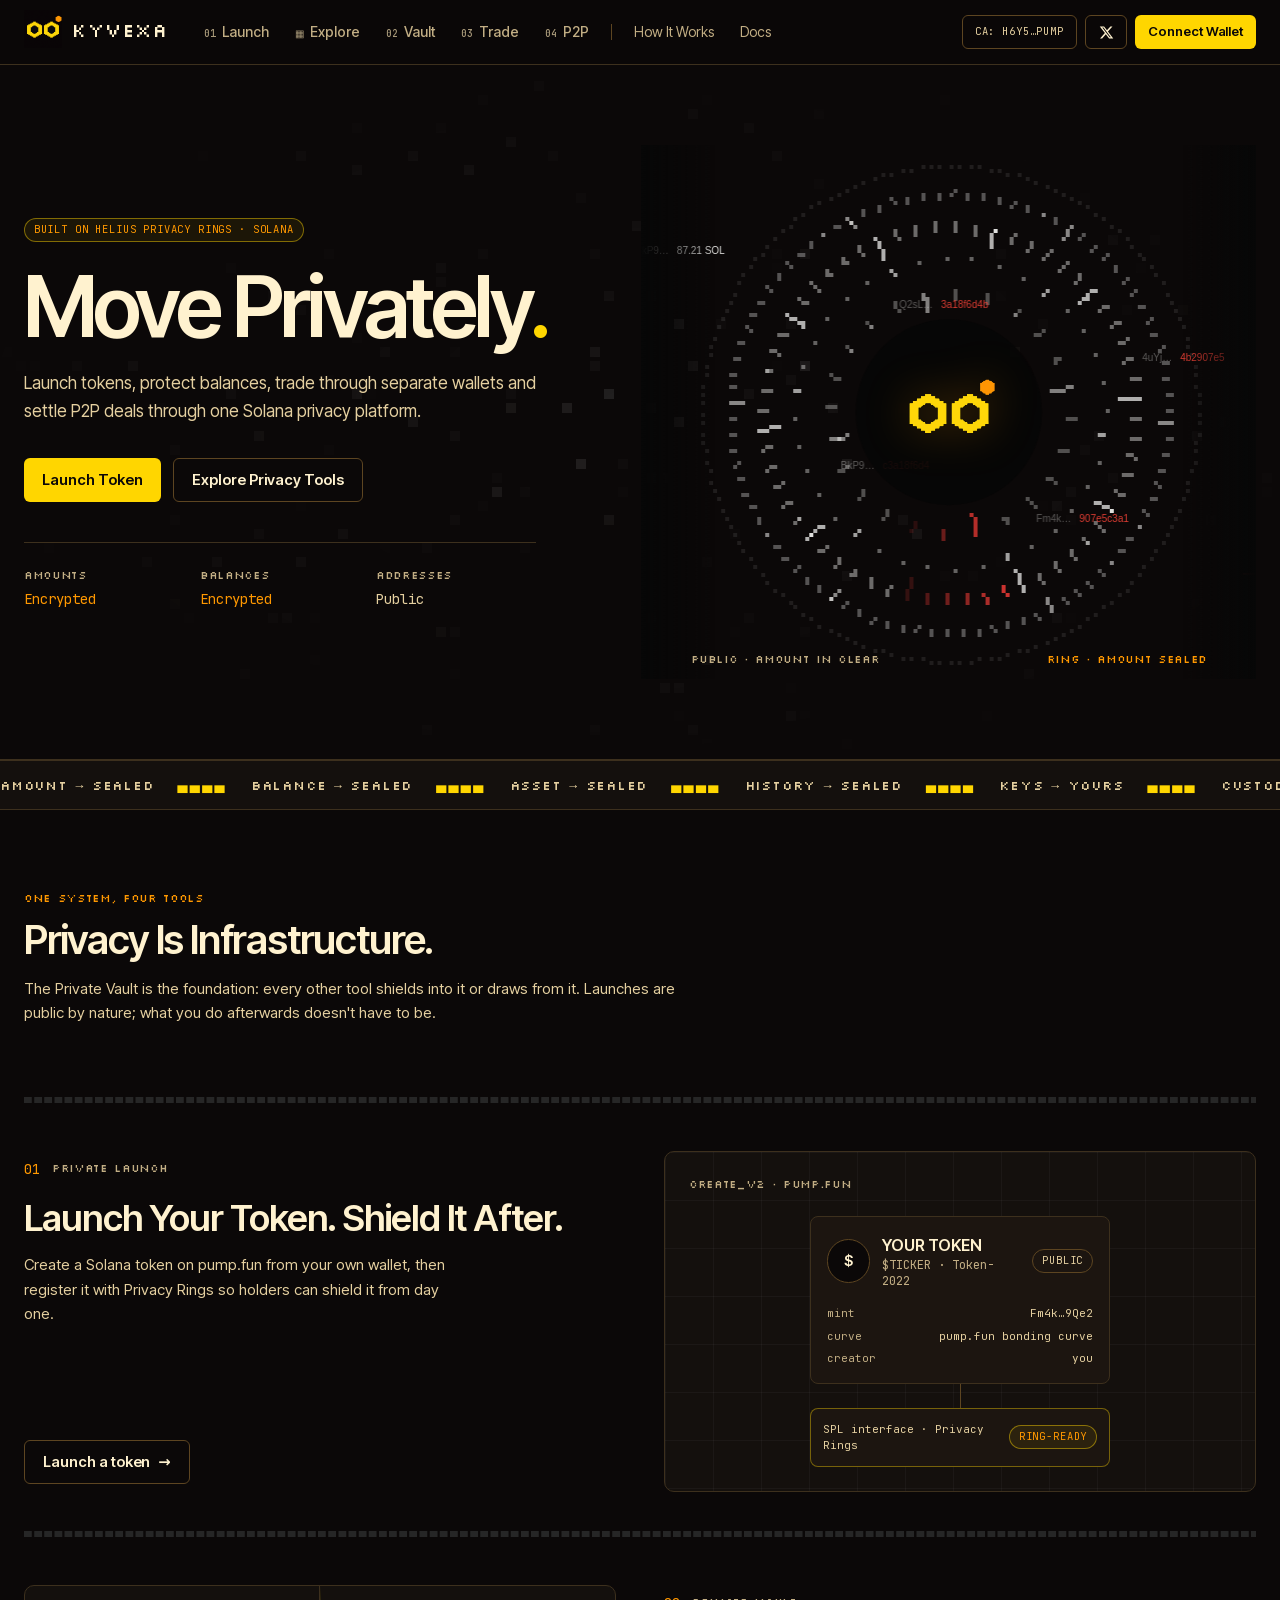
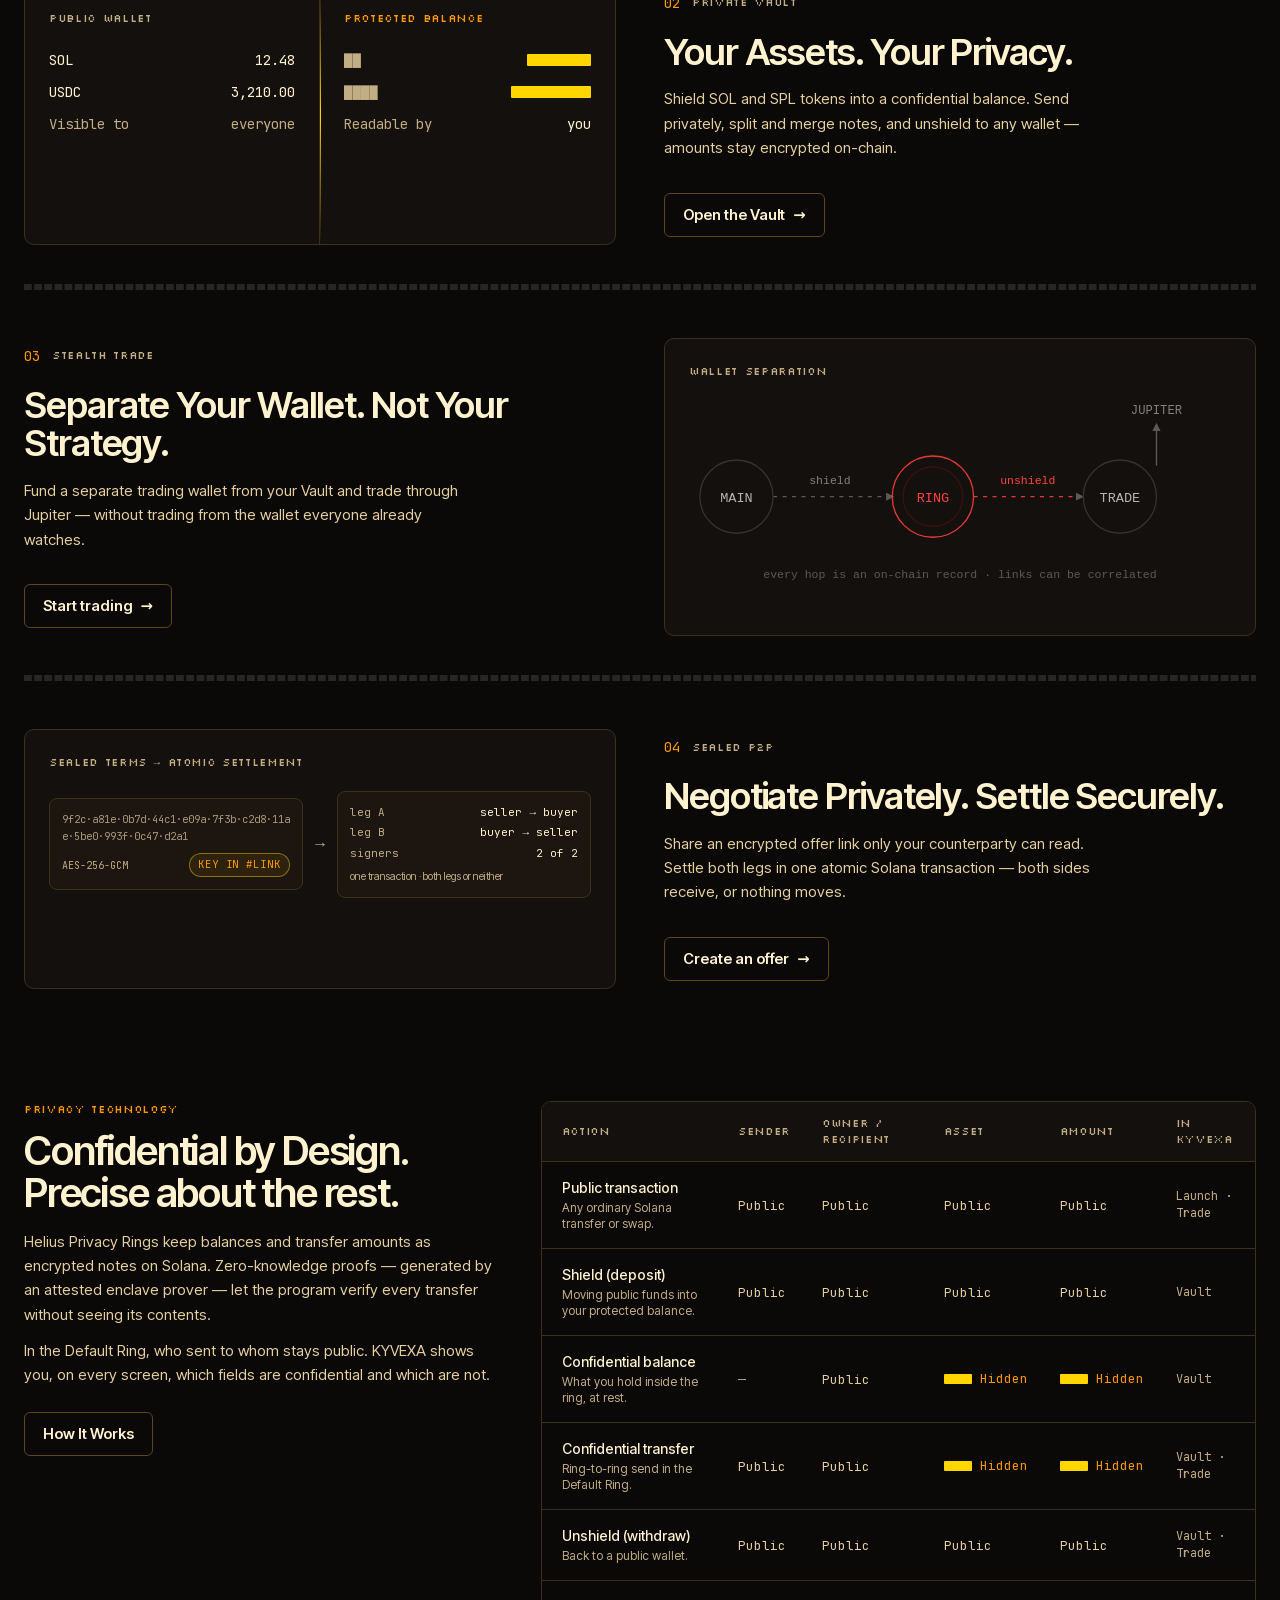
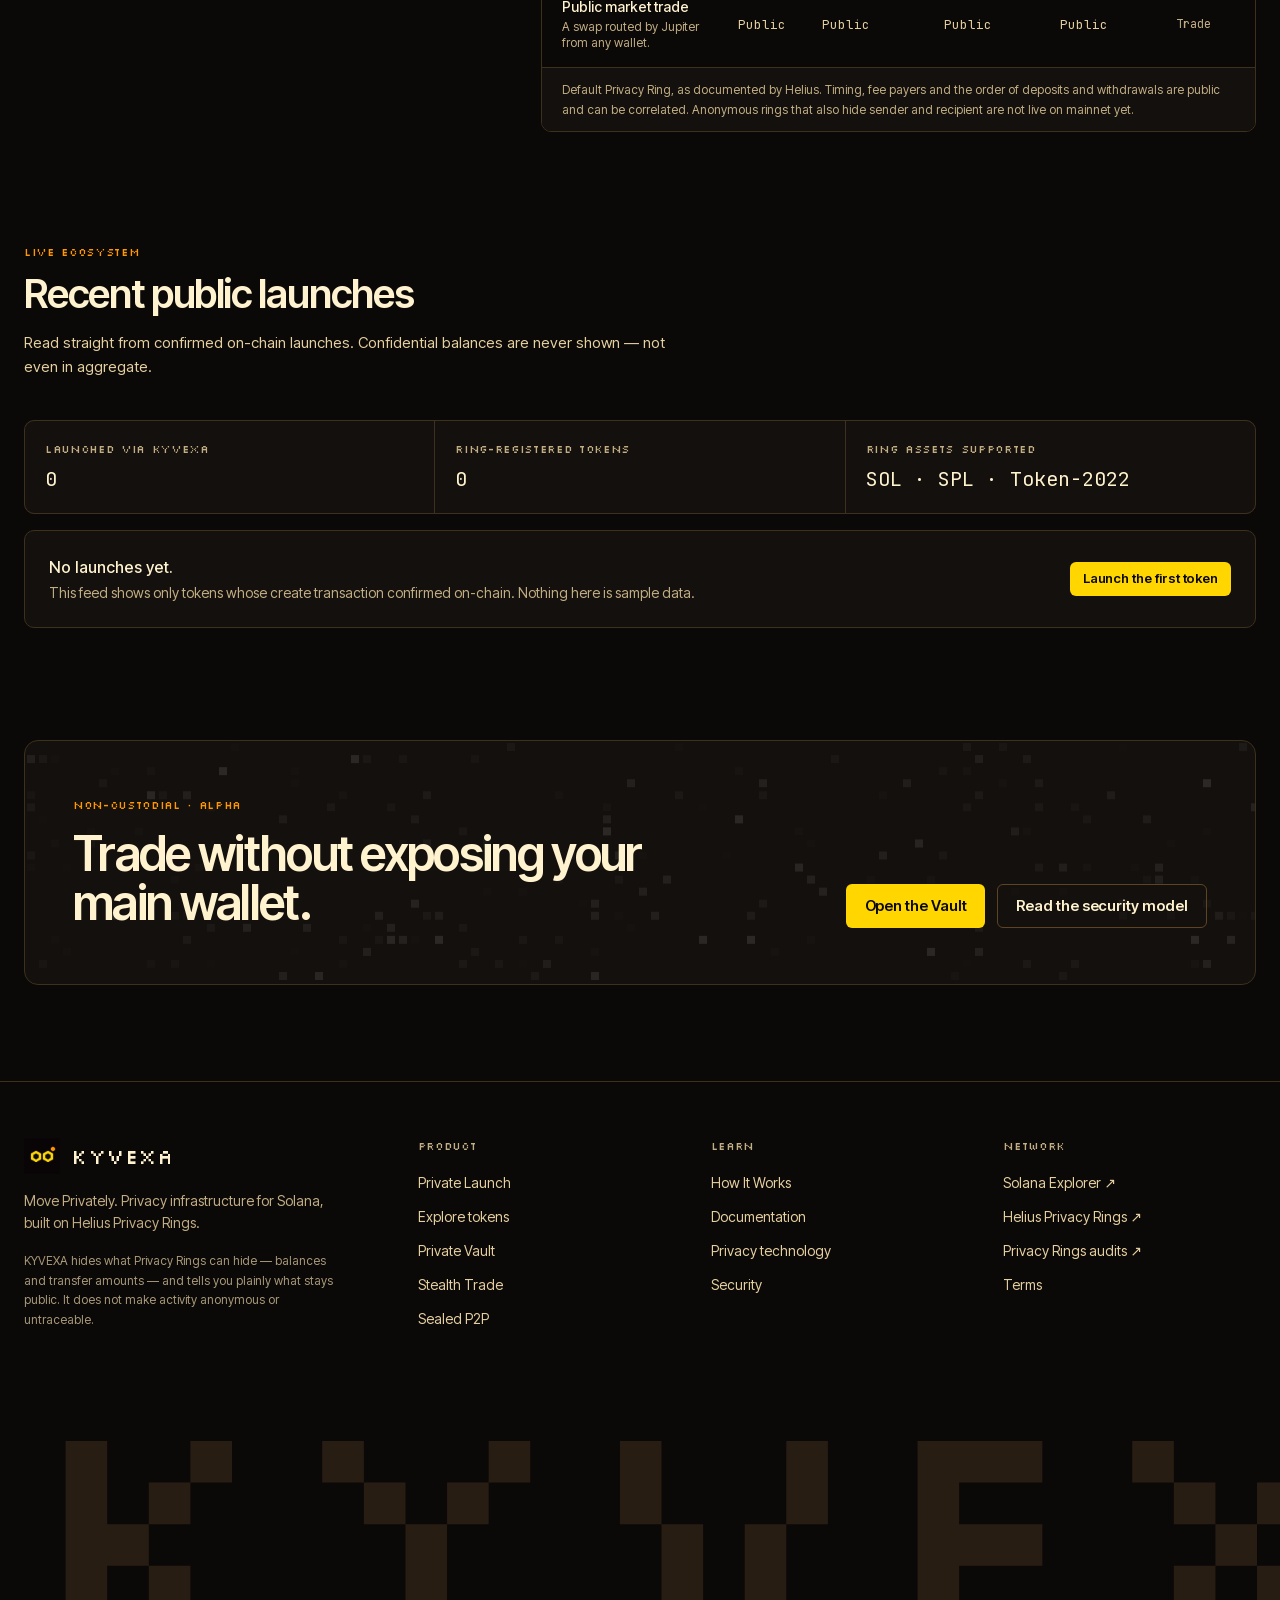
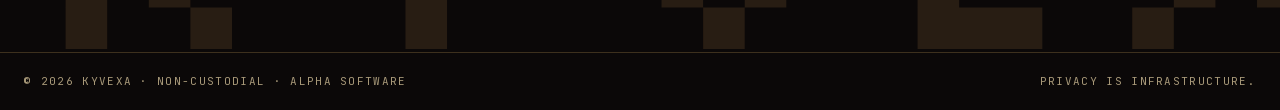
==== commit 9f439d2e: "Replace legacy branding across pages and animated headings" ====
--- a/index.html
+++ b/index.html
@@ -1 +1 @@
-<!DOCTYPE html><html lang="en" class="_07jdaW_variable BVULza_variable Nwxp5W_variable"><head><meta charSet="utf-8"/><meta name="viewport" content="width=device-width, initial-scale=1"/><link rel="stylesheet" href="_next/static/chunks/0mvtl4-lt6dqq.css" data-precedence="next"/><link rel="preload" as="script" fetchPriority="low" href="_next/static/chunks/310vm2bl3xxpt.js"/><script src="_next/static/chunks/0tz-82jdaa63a.js" async=""></script><script src="_next/static/chunks/39_j1bdzreq0m.js" async=""></script><script src="_next/static/chunks/0b8ium35djf5z.js" async=""></script><script src="_next/static/chunks/turbopack-2u1d16houkiyo.js" async=""></script><script src="_next/static/chunks/0ob28oyk-szaa.js" async=""></script><script src="_next/static/chunks/3a-avq550zklu.js" async=""></script><script src="_next/static/chunks/1bym98i0lyh_o.js" async=""></script><script src="_next/static/chunks/1tvo6ha862r_n.js" async=""></script><script src="_next/static/chunks/2kb_lkotej76x.js" async=""></script><script src="_next/static/chunks/08in8nlbj_9ds.js" async=""></script><meta name="theme-color" content="#070707"/><title>NULL — Move Privately.</title><meta name="description" content="Launch tokens, protect balances, trade through separate wallets and settle P2P deals through one Solana privacy platform, built on Helius Privacy Rings."/><meta property="og:title" content="NULL"/><meta property="og:description" content="Move Privately."/><meta property="og:type" content="website"/><meta name="twitter:card" content="summary_large_image"/><meta name="twitter:title" content="NULL"/><meta name="twitter:description" content="Move Privately."/><link rel="icon" href="icon.svg?icon.0sf8svpd2gkin.svg" sizes="any" type="image/svg+xml"/><meta name="next-size-adjust" content=""/><script src="_next/static/chunks/0cz1d0mv5g_q7.js" noModule=""></script><link rel="stylesheet" href="project-guide.css"><script defer src="project-guide.js"></script><script defer src="./hero-ring.js"></script></head><body><div hidden=""><!--$--><!--/$--></div><header class="sticky top-0 z-40 border-b border-line bg-ink/85 backdrop-blur-md"><div class="mx-auto flex h-16 max-w-[1320px] items-center gap-6 px-4 sm:px-6"><a class="shrink-0" aria-label="NULL home" href="index.html"><span class="group inline-flex items-center gap-2.5 "><svg width="26" height="26" viewBox="0 0 16 16" class="text-fg" shape-rendering="crispEdges" aria-hidden="true"><rect x="2" y="3" width="1" height="1" fill="currentColor"></rect><rect x="3" y="3" width="1" height="1" fill="currentColor"></rect><rect x="4" y="3" width="1" height="1" fill="currentColor"></rect><rect x="5" y="3" width="1" height="1" fill="currentColor"></rect><rect x="10" y="3" width="1" height="1" fill="currentColor"></rect><rect x="11" y="3" width="1" height="1" fill="currentColor"></rect><rect x="12" y="3" width="1" height="1" fill="currentColor"></rect><rect x="13" y="3" width="1" height="1" fill="currentColor"></rect><rect x="2" y="4" width="1" height="1" fill="currentColor"></rect><rect x="3" y="4" width="1" height="1" fill="currentColor"></rect><rect x="4" y="4" width="1" height="1" fill="currentColor"></rect><rect x="5" y="4" width="1" height="1" fill="currentColor"></rect><rect x="10" y="4" width="1" height="1" fill="currentColor"></rect><rect x="11" y="4" width="1" height="1" fill="currentColor"></rect><rect x="12" y="4" width="1" height="1" fill="currentColor"></rect><rect x="13" y="4" width="1" height="1" fill="currentColor"></rect><rect x="2" y="5" width="1" height="1" fill="currentColor"></rect><rect x="3" y="5" width="1" height="1" fill="currentColor"></rect><rect x="12" y="5" width="1" height="1" fill="currentColor"></rect><rect x="13" y="5" width="1" height="1" fill="currentColor"></rect><rect x="2" y="6" width="1" height="1" fill="currentColor"></rect><rect x="3" y="6" width="1" height="1" fill="currentColor"></rect><rect x="12" y="6" width="1" height="1" fill="currentColor"></rect><rect x="13" y="6" width="1" height="1" fill="currentColor"></rect><rect x="2" y="7" width="1" height="1" fill="currentColor"></rect><rect x="3" y="7" width="1" height="1" fill="currentColor"></rect><rect x="6" y="7" width="1" height="1" fill="#E53935"></rect><rect x="7" y="7" width="1" height="1" fill="#E53935"></rect><rect x="8" y="7" width="1" height="1" fill="#E53935"></rect><rect x="9" y="7" width="1" height="1" fill="#E53935"></rect><rect x="12" y="7" width="1" height="1" fill="currentColor"></rect><rect x="13" y="7" width="1" height="1" fill="currentColor"></rect><rect x="2" y="8" width="1" height="1" fill="currentColor"></rect><rect x="3" y="8" width="1" height="1" fill="currentColor"></rect><rect x="6" y="8" width="1" height="1" fill="#E53935"></rect><rect x="7" y="8" width="1" height="1" fill="#E53935"></rect><rect x="8" y="8" width="1" height="1" fill="#E53935"></rect><rect x="9" y="8" width="1" height="1" fill="#E53935"></rect><rect x="12" y="8" width="1" height="1" fill="currentColor"></rect><rect x="13" y="8" width="1" height="1" fill="currentColor"></rect><rect x="2" y="9" width="1" height="1" fill="currentColor"></rect><rect x="3" y="9" width="1" height="1" fill="currentColor"></rect><rect x="12" y="9" width="1" height="1" fill="currentColor"></rect><rect x="13" y="9" width="1" height="1" fill="currentColor"></rect><rect x="2" y="10" width="1" height="1" fill="currentColor"></rect><rect x="3" y="10" width="1" height="1" fill="currentColor"></rect><rect x="12" y="10" width="1" height="1" fill="currentColor"></rect><rect x="13" y="10" width="1" height="1" fill="currentColor"></rect><rect x="2" y="11" width="1" height="1" fill="currentColor"></rect><rect x="3" y="11" width="1" height="1" fill="currentColor"></rect><rect x="4" y="11" width="1" height="1" fill="currentColor"></rect><rect x="5" y="11" width="1" height="1" fill="currentColor"></rect><rect x="10" y="11" width="1" height="1" fill="currentColor"></rect><rect x="11" y="11" width="1" height="1" fill="currentColor"></rect><rect x="12" y="11" width="1" height="1" fill="currentColor"></rect><rect x="13" y="11" width="1" height="1" fill="currentColor"></rect><rect x="2" y="12" width="1" height="1" fill="currentColor"></rect><rect x="3" y="12" width="1" height="1" fill="currentColor"></rect><rect x="4" y="12" width="1" height="1" fill="currentColor"></rect><rect x="5" y="12" width="1" height="1" fill="currentColor"></rect><rect x="10" y="12" width="1" height="1" fill="currentColor"></rect><rect x="11" y="12" width="1" height="1" fill="currentColor"></rect><rect x="12" y="12" width="1" height="1" fill="currentColor"></rect><rect x="13" y="12" width="1" height="1" fill="currentColor"></rect></svg><span class="font-pixel text-[19px] leading-none tracking-[0.08em] text-fg">NULL</span></span></a><nav class="hidden items-center gap-0.5 lg:flex"><a class="whitespace-nowrap rounded-md px-3 py-2 text-sm font-medium transition-colors text-mute hover:text-fg" href="launch/index.html"><span class="num mr-1.5 text-[10px] text-dim">01</span>Launch</a><a class="whitespace-nowrap rounded-md px-3 py-2 text-sm font-medium transition-colors text-mute hover:text-fg" href="explore/index.html"><span class="num mr-1.5 text-[10px] text-dim">▦</span>Explore</a><a class="whitespace-nowrap rounded-md px-3 py-2 text-sm font-medium transition-colors text-mute hover:text-fg" href="vault/index.html"><span class="num mr-1.5 text-[10px] text-dim">02</span>Vault</a><a class="whitespace-nowrap rounded-md px-3 py-2 text-sm font-medium transition-colors text-mute hover:text-fg" href="trade/index.html"><span class="num mr-1.5 text-[10px] text-dim">03</span>Trade</a><a class="whitespace-nowrap rounded-md px-3 py-2 text-sm font-medium transition-colors text-mute hover:text-fg" href="p2p/index.html"><span class="num mr-1.5 text-[10px] text-dim">04</span>P2P</a><span class="mx-2 hidden h-4 w-px bg-line-2 xl:block"></span><a class="hidden whitespace-nowrap rounded-md px-3 py-2 text-sm transition-colors xl:block text-mute hover:text-fg" href="how-it-works/index.html">How It Works</a><a class="hidden whitespace-nowrap rounded-md px-3 py-2 text-sm transition-colors xl:block text-mute hover:text-fg" href="docs/index.html">Docs</a></nav><div class="ml-auto flex items-center gap-2"><button class="chip h-[2.1rem] rounded-md px-3 hover:border-fg-2 hover:text-fg hidden xl:inline-flex" title="H6y5mDHewKBtGeDVdpNemTqpN7zH9mrTw9FfDbiwpump">CA: H6y5…pump</button><a href="https://x.com/nullcrypted" target="_blank" rel="noreferrer" class="btn btn-ghost btn-sm hidden sm:inline-flex" aria-label="NULL on X"><svg viewBox="0 0 24 24" class="h-[15px] w-[15px]" fill="currentColor" aria-hidden="true"><path d="M18.244 2.25h3.308l-7.227 8.26 8.502 11.24H16.17l-5.214-6.817L4.99 21.75H1.68l7.73-8.835L1.254 2.25H8.08l4.713 6.231zm-1.161 17.52h1.833L7.084 4.126H5.117z"></path></svg></a><button class="btn btn-primary btn-sm  hidden sm:inline-flex">Connect Wallet</button><button class="btn btn-ghost btn-sm xl:hidden" aria-label="Menu" aria-expanded="false">☰</button></div></div></header><main><section class="relative overflow-hidden border-b border-line"><div class="absolute inset-0 [mask-image:radial-gradient(ellipse_at_center,black,transparent_80%)]"><canvas class="pointer-events-none h-full w-full " aria-hidden="true"></canvas></div><div class="relative mx-auto grid max-w-[1320px] items-center gap-8 px-4 pb-14 pt-14 sm:px-6 lg:grid-cols-[1fr_1.05fr] lg:pb-20 lg:pt-20"><div><div class="chip chip-private">Built on Helius Privacy Rings · Solana</div><h1 class="mt-6 text-[clamp(2.6rem,6.6vw,5.4rem)] font-semibold leading-[0.95] tracking-[-0.045em]">Move <span class="whitespace-nowrap " aria-label="Privately"><span aria-hidden="true">P</span><span aria-hidden="true">r</span><span aria-hidden="true">i</span><span aria-hidden="true">v</span><span aria-hidden="true">a</span><span aria-hidden="true">t</span><span aria-hidden="true">e</span><span aria-hidden="true">l</span><span aria-hidden="true">y</span></span><span class="text-signal">.</span></h1><p class="mt-6 max-w-[34rem] text-[17px] leading-relaxed text-fg-2">Launch tokens, protect balances, trade through separate wallets and settle P2P deals through one Solana privacy platform.</p><div class="mt-8 flex flex-wrap gap-3"><a class="btn btn-primary" href="launch/index.html">Launch Token</a><a class="btn btn-ghost" href="vault/index.html">Explore Privacy Tools</a></div><dl class="mt-10 grid max-w-lg grid-cols-3 gap-4 border-t border-line pt-6"><div><dt class="label">Amounts</dt><dd class="num mt-1.5 text-sm text-signal-hi"><span class="" aria-label="Encrypted"><span aria-hidden="true"><span style="opacity:0.12">E</span><span style="opacity:0.12">n</span><span style="opacity:0.12">c</span><span style="opacity:0.12">r</span><span style="opacity:0.12">y</span><span style="opacity:0.12">p</span><span style="opacity:0.12">t</span><span style="opacity:0.12">e</span><span style="opacity:0.12">d</span></span></span></dd></div><div><dt class="label">Balances</dt><dd class="num mt-1.5 text-sm text-signal-hi"><span class="" aria-label="Encrypted"><span aria-hidden="true"><span style="opacity:0.12">E</span><span style="opacity:0.12">n</span><span style="opacity:0.12">c</span><span style="opacity:0.12">r</span><span style="opacity:0.12">y</span><span style="opacity:0.12">p</span><span style="opacity:0.12">t</span><span style="opacity:0.12">e</span><span style="opacity:0.12">d</span></span></span></dd></div><div><dt class="label">Addresses</dt><dd class="num mt-1.5 text-sm text-fg-2"><span class="" aria-label="Public"><span aria-hidden="true"><span style="opacity:0.12">P</span><span style="opacity:0.12">u</span><span style="opacity:0.12">b</span><span style="opacity:0.12">l</span><span style="opacity:0.12">i</span><span style="opacity:0.12">c</span></span></span></dd></div></dl></div><div class="relative aspect-[1.15/1] w-full"><div class="relative h-full w-full"><canvas class="absolute inset-0 h-full w-full" aria-hidden="true"></canvas><div class="pointer-events-none absolute inset-0 flex items-center justify-center"><svg width="96" height="96" viewBox="0 0 16 16" class="text-fg drop-shadow-[0_0_40px_rgba(229,57,53,0.25)]" shape-rendering="crispEdges" aria-hidden="true"><rect x="2" y="3" width="1" height="1" fill="currentColor"></rect><rect x="3" y="3" width="1" height="1" fill="currentColor"></rect><rect x="4" y="3" width="1" height="1" fill="currentColor"></rect><rect x="5" y="3" width="1" height="1" fill="currentColor"></rect><rect x="10" y="3" width="1" height="1" fill="currentColor"></rect><rect x="11" y="3" width="1" height="1" fill="currentColor"></rect><rect x="12" y="3" width="1" height="1" fill="currentColor"></rect><rect x="13" y="3" width="1" height="1" fill="currentColor"></rect><rect x="2" y="4" width="1" height="1" fill="currentColor"></rect><rect x="3" y="4" width="1" height="1" fill="currentColor"></rect><rect x="4" y="4" width="1" height="1" fill="currentColor"></rect><rect x="5" y="4" width="1" height="1" fill="currentColor"></rect><rect x="10" y="4" width="1" height="1" fill="currentColor"></rect><rect x="11" y="4" width="1" height="1" fill="currentColor"></rect><rect x="12" y="4" width="1" height="1" fill="currentColor"></rect><rect x="13" y="4" width="1" height="1" fill="currentColor"></rect><rect x="2" y="5" width="1" height="1" fill="currentColor"></rect><rect x="3" y="5" width="1" height="1" fill="currentColor"></rect><rect x="12" y="5" width="1" height="1" fill="currentColor"></rect><rect x="13" y="5" width="1" height="1" fill="currentColor"></rect><rect x="2" y="6" width="1" height="1" fill="currentColor"></rect><rect x="3" y="6" width="1" height="1" fill="currentColor"></rect><rect x="12" y="6" width="1" height="1" fill="currentColor"></rect><rect x="13" y="6" width="1" height="1" fill="currentColor"></rect><rect x="2" y="7" width="1" height="1" fill="currentColor"></rect><rect x="3" y="7" width="1" height="1" fill="currentColor"></rect><rect x="6" y="7" width="1" height="1" fill="#E53935"></rect><rect x="7" y="7" width="1" height="1" fill="#E53935"></rect><rect x="8" y="7" width="1" height="1" fill="#E53935"></rect><rect x="9" y="7" width="1" height="1" fill="#E53935"></rect><rect x="12" y="7" width="1" height="1" fill="currentColor"></rect><rect x="13" y="7" width="1" height="1" fill="currentColor"></rect><rect x="2" y="8" width="1" height="1" fill="currentColor"></rect><rect x="3" y="8" width="1" height="1" fill="currentColor"></rect><rect x="6" y="8" width="1" height="1" fill="#E53935"></rect><rect x="7" y="8" width="1" height="1" fill="#E53935"></rect><rect x="8" y="8" width="1" height="1" fill="#E53935"></rect><rect x="9" y="8" width="1" height="1" fill="#E53935"></rect><rect x="12" y="8" width="1" height="1" fill="currentColor"></rect><rect x="13" y="8" width="1" height="1" fill="currentColor"></rect><rect x="2" y="9" width="1" height="1" fill="currentColor"></rect><rect x="3" y="9" width="1" height="1" fill="currentColor"></rect><rect x="12" y="9" width="1" height="1" fill="currentColor"></rect><rect x="13" y="9" width="1" height="1" fill="currentColor"></rect><rect x="2" y="10" width="1" height="1" fill="currentColor"></rect><rect x="3" y="10" width="1" height="1" fill="currentColor"></rect><rect x="12" y="10" width="1" height="1" fill="currentColor"></rect><rect x="13" y="10" width="1" height="1" fill="currentColor"></rect><rect x="2" y="11" width="1" height="1" fill="currentColor"></rect><rect x="3" y="11" width="1" height="1" fill="currentColor"></rect><rect x="4" y="11" width="1" height="1" fill="currentColor"></rect><rect x="5" y="11" width="1" height="1" fill="currentColor"></rect><rect x="10" y="11" width="1" height="1" fill="currentColor"></rect><rect x="11" y="11" width="1" height="1" fill="currentColor"></rect><rect x="12" y="11" width="1" height="1" fill="currentColor"></rect><rect x="13" y="11" width="1" height="1" fill="currentColor"></rect><rect x="2" y="12" width="1" height="1" fill="currentColor"></rect><rect x="3" y="12" width="1" height="1" fill="currentColor"></rect><rect x="4" y="12" width="1" height="1" fill="currentColor"></rect><rect x="5" y="12" width="1" height="1" fill="currentColor"></rect><rect x="10" y="12" width="1" height="1" fill="currentColor"></rect><rect x="11" y="12" width="1" height="1" fill="currentColor"></rect><rect x="12" y="12" width="1" height="1" fill="currentColor"></rect><rect x="13" y="12" width="1" height="1" fill="currentColor"></rect></svg></div><div class="pointer-events-none absolute inset-x-0 bottom-3 flex justify-between px-[8%]"><span class="label">Public<span class="hidden sm:inline"> · amount in clear</span></span><span class="label text-signal-hi">Ring<span class="hidden sm:inline"> · amount sealed</span></span></div></div></div></div></section><div class="relative overflow-hidden border-y border-line bg-ink-2 py-3" aria-hidden="true"><div class="marquee flex w-max items-center gap-6 whitespace-nowrap"><span class="font-pixel text-[13px] tracking-[0.06em] text-fg-2">AMOUNT → NULL</span><span class="text-[13px] tracking-[0.18em] text-signal">▄▄▄▄</span><span class="font-pixel text-[13px] tracking-[0.06em] text-fg-2">BALANCE → NULL</span><span class="text-[13px] tracking-[0.18em] text-signal">▄▄▄▄</span><span class="font-pixel text-[13px] tracking-[0.06em] text-fg-2">ASSET → NULL</span><span class="text-[13px] tracking-[0.18em] text-signal">▄▄▄▄</span><span class="font-pixel text-[13px] tracking-[0.06em] text-fg-2">HISTORY → NULL</span><span class="text-[13px] tracking-[0.18em] text-signal">▄▄▄▄</span><span class="font-pixel text-[13px] tracking-[0.06em] text-fg-2">KEYS → YOURS</span><span class="text-[13px] tracking-[0.18em] text-signal">▄▄▄▄</span><span class="font-pixel text-[13px] tracking-[0.06em] text-fg-2">CUSTODY → NONE</span><span class="text-[13px] tracking-[0.18em] text-signal">▄▄▄▄</span><span><span class="font-pixel text-[13px] tracking-[0.06em] text-fg-2">AMOUNT → NULL</span></span><span><span class="text-[13px] tracking-[0.18em] text-signal">▄▄▄▄</span></span><span><span class="font-pixel text-[13px] tracking-[0.06em] text-fg-2">BALANCE → NULL</span></span><span><span class="text-[13px] tracking-[0.18em] text-signal">▄▄▄▄</span></span><span><span class="font-pixel text-[13px] tracking-[0.06em] text-fg-2">ASSET → NULL</span></span><span><span class="text-[13px] tracking-[0.18em] text-signal">▄▄▄▄</span></span><span><span class="font-pixel text-[13px] tracking-[0.06em] text-fg-2">HISTORY → NULL</span></span><span><span class="text-[13px] tracking-[0.18em] text-signal">▄▄▄▄</span></span><span><span class="font-pixel text-[13px] tracking-[0.06em] text-fg-2">KEYS → YOURS</span></span><span><span class="text-[13px] tracking-[0.18em] text-signal">▄▄▄▄</span></span><span><span class="font-pixel text-[13px] tracking-[0.06em] text-fg-2">CUSTODY → NONE</span></span><span><span class="text-[13px] tracking-[0.18em] text-signal">▄▄▄▄</span></span></div></div><section class="mx-auto max-w-[1320px] px-4 pt-20 sm:px-6"><div class=""><div class="label mb-3 text-signal-hi">One system, four tools</div><h2 class="text-[clamp(1.6rem,3.2vw,2.5rem)] font-semibold leading-[1.05] tracking-[-0.03em] text-fg"><span class="" aria-label="Privacy Is Infrastructure."><span aria-hidden="true"><span style="opacity:0.12">P</span><span style="opacity:0.12">r</span><span style="opacity:0.12">i</span><span style="opacity:0.12">v</span><span style="opacity:0.12">a</span><span style="opacity:0.12">c</span><span style="opacity:0.12">y</span> <span style="opacity:0.12">I</span><span style="opacity:0.12">s</span> <span style="opacity:0.12">I</span><span style="opacity:0.12">n</span><span style="opacity:0.12">f</span><span style="opacity:0.12">r</span><span style="opacity:0.12">a</span><span style="opacity:0.12">s</span><span style="opacity:0.12">t</span><span style="opacity:0.12">r</span><span style="opacity:0.12">u</span><span style="opacity:0.12">c</span><span style="opacity:0.12">t</span><span style="opacity:0.12">u</span><span style="opacity:0.12">r</span><span style="opacity:0.12">e</span><span style="opacity:0.12">.</span></span></span></h2><div class="mt-4 max-w-2xl text-[15px] leading-relaxed text-fg-2">The Private Vault is the foundation: every other tool shields into it or draws from it. Launches are public by nature; what you do afterwards doesn&#x27;t have to be.</div></div><div class="mt-14 space-y-6"><article class="grid items-stretch gap-6 pt-2 lg:grid-cols-2 lg:gap-12"><div class="blocks text-[13px] leading-none lg:col-span-2" aria-hidden="true">▄▄▄▄▄▄▄▄▄▄▄▄▄▄▄▄▄▄▄▄▄▄▄▄▄▄▄▄▄▄▄▄▄▄▄▄▄▄▄▄▄▄▄▄▄▄▄▄▄▄▄▄▄▄▄▄▄▄▄▄▄▄▄▄▄▄▄▄▄▄▄▄▄▄▄▄▄▄▄▄▄▄▄▄▄▄▄▄▄▄▄▄▄▄▄▄▄▄▄▄▄▄▄▄▄▄▄▄▄▄▄▄▄▄▄▄▄▄▄▄▄▄▄▄▄▄▄▄▄▄▄▄▄▄▄▄▄▄▄▄▄▄▄▄▄▄▄▄▄▄▄▄▄▄▄▄▄▄▄▄</div><div class="flex flex-col justify-between py-2 "><div><div class="flex items-center gap-3"><span class="num text-sm text-signal-hi">01</span><span class="label">Private Launch</span></div><h3 class="mt-5 text-[clamp(1.6rem,3vw,2.3rem)] font-semibold leading-[1.05] tracking-[-0.03em]"><span class="" aria-label="Launch Your Token. Shield It After."><span aria-hidden="true"><span style="opacity:0.12">L</span><span style="opacity:0.12">a</span><span style="opacity:0.12">u</span><span style="opacity:0.12">n</span><span style="opacity:0.12">c</span><span style="opacity:0.12">h</span> <span style="opacity:0.12">Y</span><span style="opacity:0.12">o</span><span style="opacity:0.12">u</span><span style="opacity:0.12">r</span> <span style="opacity:0.12">T</span><span style="opacity:0.12">o</span><span style="opacity:0.12">k</span><span style="opacity:0.12">e</span><span style="opacity:0.12">n</span><span style="opacity:0.12">.</span> <span style="opacity:0.12">S</span><span style="opacity:0.12">h</span><span style="opacity:0.12">i</span><span style="opacity:0.12">e</span><span style="opacity:0.12">l</span><span style="opacity:0.12">d</span> <span style="opacity:0.12">I</span><span style="opacity:0.12">t</span> <span style="opacity:0.12">A</span><span style="opacity:0.12">f</span><span style="opacity:0.12">t</span><span style="opacity:0.12">e</span><span style="opacity:0.12">r</span><span style="opacity:0.12">.</span></span></span></h3><p class="mt-4 max-w-md text-[15px] leading-relaxed text-fg-2">Create a Solana token on pump.fun from your own wallet, then register it with Privacy Rings so holders can shield it from day one.</p></div><a class="btn btn-ghost mt-8 w-fit" href="launch/index.html">Launch a token<!-- --> <span aria-hidden="true">→</span></a></div><div class="relative h-full min-h-[260px] overflow-hidden rounded-[10px] border border-line bg-ink-2 grid-bg p-6"><div class="label">create_v2 · pump.fun</div><div class="mx-auto mt-6 w-[min(100%,300px)]"><div class="panel-2 p-4"><div class="flex items-center gap-3"><div class="grid h-11 w-11 place-items-center rounded-full border border-line-2 bg-ink text-sm font-semibold">$</div><div><div class="font-semibold">YOUR TOKEN</div><div class="num text-xs text-mute">$TICKER · Token-2022</div></div><span class="chip chip-public ml-auto">Public</span></div><div class="num mt-4 space-y-1.5 text-[11px] text-fg-2"><div class="flex justify-between"><span class="text-mute">mint</span><span>Fm4k…9Qe2</span></div><div class="flex justify-between"><span class="text-mute">curve</span><span>pump.fun bonding curve</span></div><div class="flex justify-between"><span class="text-mute">creator</span><span>you</span></div></div></div><div class="mx-auto h-6 w-px bg-line-2"></div><div class="panel-2 flex items-center justify-between border-signal/40 p-3"><span class="num text-[11px] text-fg-2">SPL interface · Privacy Rings</span><span class="chip chip-private">Ring-ready</span></div></div></div></article><article class="grid items-stretch gap-6 pt-2 lg:grid-cols-2 lg:gap-12"><div class="blocks text-[13px] leading-none lg:col-span-2" aria-hidden="true">▄▄▄▄▄▄▄▄▄▄▄▄▄▄▄▄▄▄▄▄▄▄▄▄▄▄▄▄▄▄▄▄▄▄▄▄▄▄▄▄▄▄▄▄▄▄▄▄▄▄▄▄▄▄▄▄▄▄▄▄▄▄▄▄▄▄▄▄▄▄▄▄▄▄▄▄▄▄▄▄▄▄▄▄▄▄▄▄▄▄▄▄▄▄▄▄▄▄▄▄▄▄▄▄▄▄▄▄▄▄▄▄▄▄▄▄▄▄▄▄▄▄▄▄▄▄▄▄▄▄▄▄▄▄▄▄▄▄▄▄▄▄▄▄▄▄▄▄▄▄▄▄▄▄▄▄▄▄▄▄</div><div class="flex flex-col justify-between py-2 lg:order-2"><div><div class="flex items-center gap-3"><span class="num text-sm text-signal-hi">02</span><span class="label">Private Vault</span></div><h3 class="mt-5 text-[clamp(1.6rem,3vw,2.3rem)] font-semibold leading-[1.05] tracking-[-0.03em]"><span class="" aria-label="Your Assets. Your Privacy."><span aria-hidden="true"><span style="opacity:0.12">Y</span><span style="opacity:0.12">o</span><span style="opacity:0.12">u</span><span style="opacity:0.12">r</span> <span style="opacity:0.12">A</span><span style="opacity:0.12">s</span><span style="opacity:0.12">s</span><span style="opacity:0.12">e</span><span style="opacity:0.12">t</span><span style="opacity:0.12">s</span><span style="opacity:0.12">.</span> <span style="opacity:0.12">Y</span><span style="opacity:0.12">o</span><span style="opacity:0.12">u</span><span style="opacity:0.12">r</span> <span style="opacity:0.12">P</span><span style="opacity:0.12">r</span><span style="opacity:0.12">i</span><span style="opacity:0.12">v</span><span style="opacity:0.12">a</span><span style="opacity:0.12">c</span><span style="opacity:0.12">y</span><span style="opacity:0.12">.</span></span></span></h3><p class="mt-4 max-w-md text-[15px] leading-relaxed text-fg-2">Shield SOL and SPL tokens into a confidential balance. Send privately, split and merge notes, and unshield to any wallet — amounts stay encrypted on-chain.</p></div><a class="btn btn-ghost mt-8 w-fit" href="vault/index.html">Open the Vault<!-- --> <span aria-hidden="true">→</span></a></div><div class="relative grid h-full min-h-[260px] grid-cols-2 overflow-hidden rounded-[10px] border border-line bg-ink-2"><div class="border-r border-line p-6"><div class="label">Public wallet</div><div class="num mt-6 space-y-3 text-sm"><div class="flex justify-between"><span>SOL</span><span>12.48</span></div><div class="flex justify-between"><span>USDC</span><span>3,210.00</span></div><div class="flex justify-between text-mute"><span>Visible to</span><span>everyone</span></div></div></div><div class="relative p-6"><div class="label text-signal-hi">Protected balance</div><div class="num mt-6 space-y-3 text-sm"><div class="flex items-center justify-between"><span class="text-mute">██</span><span class="redact h-3 w-16"></span></div><div class="flex items-center justify-between"><span class="text-mute">████</span><span class="redact h-3 w-20"></span></div><div class="flex justify-between text-mute"><span>Readable by</span><span class="text-fg">you</span></div></div><div class="absolute inset-y-0 left-0 w-px bg-gradient-to-b from-transparent via-signal to-transparent"></div></div></div></article><article class="grid items-stretch gap-6 pt-2 lg:grid-cols-2 lg:gap-12"><div class="blocks text-[13px] leading-none lg:col-span-2" aria-hidden="true">▄▄▄▄▄▄▄▄▄▄▄▄▄▄▄▄▄▄▄▄▄▄▄▄▄▄▄▄▄▄▄▄▄▄▄▄▄▄▄▄▄▄▄▄▄▄▄▄▄▄▄▄▄▄▄▄▄▄▄▄▄▄▄▄▄▄▄▄▄▄▄▄▄▄▄▄▄▄▄▄▄▄▄▄▄▄▄▄▄▄▄▄▄▄▄▄▄▄▄▄▄▄▄▄▄▄▄▄▄▄▄▄▄▄▄▄▄▄▄▄▄▄▄▄▄▄▄▄▄▄▄▄▄▄▄▄▄▄▄▄▄▄▄▄▄▄▄▄▄▄▄▄▄▄▄▄▄▄▄▄</div><div class="flex flex-col justify-between py-2 "><div><div class="flex items-center gap-3"><span class="num text-sm text-signal-hi">03</span><span class="label">Stealth Trade</span></div><h3 class="mt-5 text-[clamp(1.6rem,3vw,2.3rem)] font-semibold leading-[1.05] tracking-[-0.03em]"><span class="" aria-label="Separate Your Wallet. Not Your Strategy."><span aria-hidden="true"><span style="opacity:0.12">S</span><span style="opacity:0.12">e</span><span style="opacity:0.12">p</span><span style="opacity:0.12">a</span><span style="opacity:0.12">r</span><span style="opacity:0.12">a</span><span style="opacity:0.12">t</span><span style="opacity:0.12">e</span> <span style="opacity:0.12">Y</span><span style="opacity:0.12">o</span><span style="opacity:0.12">u</span><span style="opacity:0.12">r</span> <span style="opacity:0.12">W</span><span style="opacity:0.12">a</span><span style="opacity:0.12">l</span><span style="opacity:0.12">l</span><span style="opacity:0.12">e</span><span style="opacity:0.12">t</span><span style="opacity:0.12">.</span> <span style="opacity:0.12">N</span><span style="opacity:0.12">o</span><span style="opacity:0.12">t</span> <span style="opacity:0.12">Y</span><span style="opacity:0.12">o</span><span style="opacity:0.12">u</span><span style="opacity:0.12">r</span> <span style="opacity:0.12">S</span><span style="opacity:0.12">t</span><span style="opacity:0.12">r</span><span style="opacity:0.12">a</span><span style="opacity:0.12">t</span><span style="opacity:0.12">e</span><span style="opacity:0.12">g</span><span style="opacity:0.12">y</span><span style="opacity:0.12">.</span></span></span></h3><p class="mt-4 max-w-md text-[15px] leading-relaxed text-fg-2">Fund a separate trading wallet from your Vault and trade through Jupiter — without trading from the wallet everyone already watches.</p></div><a class="btn btn-ghost mt-8 w-fit" href="trade/index.html">Start trading<!-- --> <span aria-hidden="true">→</span></a></div><div class="relative h-full min-h-[260px] overflow-hidden rounded-[10px] border border-line bg-ink-2 p-6"><div class="label">Wallet separation</div><svg viewBox="0 0 400 150" class="mt-4 w-full" aria-hidden="true"><defs><marker id="ar" viewBox="0 0 8 8" refX="6" refY="4" markerWidth="6" markerHeight="6" orient="auto"><path d="M0 0L8 4L0 8z" fill="#5a5a57"></path></marker></defs><line x1="62" y1="75" x2="150" y2="75" stroke="#5a5a57" stroke-dasharray="3 4" marker-end="url(#ar)"></line><line x1="210" y1="75" x2="290" y2="75" stroke="#E53935" stroke-dasharray="3 4" marker-end="url(#ar)"></line><line x1="345" y1="52" x2="345" y2="22" stroke="#5a5a57" marker-end="url(#ar)"></line><circle cx="35" cy="75" r="27" fill="none" stroke="#333"></circle><circle cx="180" cy="75" r="30" fill="none" stroke="#E53935"></circle><circle cx="180" cy="75" r="22" fill="none" stroke="#3a1110"></circle><circle cx="318" cy="75" r="27" fill="none" stroke="#333"></circle><text x="35" y="79" text-anchor="middle" font-size="10" fill="#b4b4b0" font-family="monospace">MAIN</text><text x="180" y="79" text-anchor="middle" font-size="10" fill="#ff453a" font-family="monospace">RING</text><text x="318" y="79" text-anchor="middle" font-size="10" fill="#b4b4b0" font-family="monospace">TRADE</text><text x="345" y="14" text-anchor="middle" font-size="9" fill="#82827e" font-family="monospace">JUPITER</text><text x="104" y="66" text-anchor="middle" font-size="8.5" fill="#82827e" font-family="monospace">shield</text><text x="250" y="66" text-anchor="middle" font-size="8.5" fill="#ff453a" font-family="monospace">unshield</text><text x="200" y="135" text-anchor="middle" font-size="8.5" fill="#5a5a57" font-family="monospace">every hop is an on-chain record · links can be correlated</text></svg><span class="grid h-14 w-14 place-items-center rounded-full border text-[10px] num hidden"></span></div></article><article class="grid items-stretch gap-6 pt-2 lg:grid-cols-2 lg:gap-12"><div class="blocks text-[13px] leading-none lg:col-span-2" aria-hidden="true">▄▄▄▄▄▄▄▄▄▄▄▄▄▄▄▄▄▄▄▄▄▄▄▄▄▄▄▄▄▄▄▄▄▄▄▄▄▄▄▄▄▄▄▄▄▄▄▄▄▄▄▄▄▄▄▄▄▄▄▄▄▄▄▄▄▄▄▄▄▄▄▄▄▄▄▄▄▄▄▄▄▄▄▄▄▄▄▄▄▄▄▄▄▄▄▄▄▄▄▄▄▄▄▄▄▄▄▄▄▄▄▄▄▄▄▄▄▄▄▄▄▄▄▄▄▄▄▄▄▄▄▄▄▄▄▄▄▄▄▄▄▄▄▄▄▄▄▄▄▄▄▄▄▄▄▄▄▄▄▄</div><div class="flex flex-col justify-between py-2 lg:order-2"><div><div class="flex items-center gap-3"><span class="num text-sm text-signal-hi">04</span><span class="label">Sealed P2P</span></div><h3 class="mt-5 text-[clamp(1.6rem,3vw,2.3rem)] font-semibold leading-[1.05] tracking-[-0.03em]"><span class="" aria-label="Negotiate Privately. Settle Securely."><span aria-hidden="true"><span style="opacity:0.12">N</span><span style="opacity:0.12">e</span><span style="opacity:0.12">g</span><span style="opacity:0.12">o</span><span style="opacity:0.12">t</span><span style="opacity:0.12">i</span><span style="opacity:0.12">a</span><span style="opacity:0.12">t</span><span style="opacity:0.12">e</span> <span style="opacity:0.12">P</span><span style="opacity:0.12">r</span><span style="opacity:0.12">i</span><span style="opacity:0.12">v</span><span style="opacity:0.12">a</span><span style="opacity:0.12">t</span><span style="opacity:0.12">e</span><span style="opacity:0.12">l</span><span style="opacity:0.12">y</span><span style="opacity:0.12">.</span> <span style="opacity:0.12">S</span><span style="opacity:0.12">e</span><span style="opacity:0.12">t</span><span style="opacity:0.12">t</span><span style="opacity:0.12">l</span><span style="opacity:0.12">e</span> <span style="opacity:0.12">S</span><span style="opacity:0.12">e</span><span style="opacity:0.12">c</span><span style="opacity:0.12">u</span><span style="opacity:0.12">r</span><span style="opacity:0.12">e</span><span style="opacity:0.12">l</span><span style="opacity:0.12">y</span><span style="opacity:0.12">.</span></span></span></h3><p class="mt-4 max-w-md text-[15px] leading-relaxed text-fg-2">Share an encrypted offer link only your counterparty can read. Settle both legs in one atomic Solana transaction — both sides receive, or nothing moves.</p></div><a class="btn btn-ghost mt-8 w-fit" href="p2p/index.html">Create an offer<!-- --> <span aria-hidden="true">→</span></a></div><div class="relative h-full min-h-[260px] overflow-hidden rounded-[10px] border border-line bg-ink-2 p-6"><div class="label">Sealed terms → atomic settlement</div><div class="mt-5 grid gap-3 sm:grid-cols-[1fr_auto_1fr] sm:items-center"><div class="panel-2 p-3"><div class="num break-all text-[10.5px] leading-relaxed text-dim">9f2c·a81e·0b7d·44c1·e09a·7f3b·c2d8·11ae·5be0·993f·0c47·d2a1</div><div class="mt-2 flex items-center justify-between"><span class="num text-[10px] text-mute">AES-256-GCM</span><span class="chip chip-private">key in #link</span></div></div><div class="num text-center text-mute">→</div><div class="panel-2 p-3"><div class="num space-y-1 text-[11px]"><div class="flex justify-between"><span class="text-mute">leg A</span><span>seller → buyer</span></div><div class="flex justify-between"><span class="text-mute">leg B</span><span>buyer → seller</span></div><div class="flex justify-between"><span class="text-mute">signers</span><span>2 of 2</span></div></div><div class="mt-2 text-[10.5px] text-mute">one transaction · both legs or neither</div></div></div></div></article></div></section><section id="technology" class="mx-auto max-w-[1320px] px-4 pt-28 sm:px-6"><div class="grid gap-10 lg:grid-cols-[0.8fr_1.2fr]"><div class=""><div class="label mb-3 text-signal-hi">Privacy technology</div><h2 class="text-[clamp(1.6rem,3.2vw,2.5rem)] font-semibold leading-[1.05] tracking-[-0.03em] text-fg"><span class="" aria-label="Confidential by Design. Precise about the rest."><span aria-hidden="true"><span style="opacity:0.12">C</span><span style="opacity:0.12">o</span><span style="opacity:0.12">n</span><span style="opacity:0.12">f</span><span style="opacity:0.12">i</span><span style="opacity:0.12">d</span><span style="opacity:0.12">e</span><span style="opacity:0.12">n</span><span style="opacity:0.12">t</span><span style="opacity:0.12">i</span><span style="opacity:0.12">a</span><span style="opacity:0.12">l</span> <span style="opacity:0.12">b</span><span style="opacity:0.12">y</span> <span style="opacity:0.12">D</span><span style="opacity:0.12">e</span><span style="opacity:0.12">s</span><span style="opacity:0.12">i</span><span style="opacity:0.12">g</span><span style="opacity:0.12">n</span><span style="opacity:0.12">.</span> <span style="opacity:0.12">P</span><span style="opacity:0.12">r</span><span style="opacity:0.12">e</span><span style="opacity:0.12">c</span><span style="opacity:0.12">i</span><span style="opacity:0.12">s</span><span style="opacity:0.12">e</span> <span style="opacity:0.12">a</span><span style="opacity:0.12">b</span><span style="opacity:0.12">o</span><span style="opacity:0.12">u</span><span style="opacity:0.12">t</span> <span style="opacity:0.12">t</span><span style="opacity:0.12">h</span><span style="opacity:0.12">e</span> <span style="opacity:0.12">r</span><span style="opacity:0.12">e</span><span style="opacity:0.12">s</span><span style="opacity:0.12">t</span><span style="opacity:0.12">.</span></span></span></h2><div class="mt-4 max-w-2xl text-[15px] leading-relaxed text-fg-2"><p>Helius Privacy Rings keep balances and transfer amounts as encrypted notes on Solana. Zero-knowledge proofs — generated by an attested enclave prover — let the program verify every transfer without seeing its contents.</p><p class="mt-3">In the Default Ring, who sent to whom stays public. NULL shows you, on every screen, which fields are confidential and which are not.</p><a class="btn btn-ghost mt-6" href="how-it-works/index.html">How It Works</a></div></div><div class="overflow-x-auto rounded-[10px] border border-line"><table class="w-full min-w-[720px] border-collapse text-left text-sm"><thead><tr class="bg-ink-2"><th class="label px-5 py-3.5 font-normal">Action</th><th class="label px-4 py-3.5 font-normal">Sender</th><th class="label px-4 py-3.5 font-normal">Owner / recipient</th><th class="label px-4 py-3.5 font-normal">Asset</th><th class="label px-4 py-3.5 font-normal">Amount</th><th class="label px-4 py-3.5 font-normal">In NULL</th></tr></thead><tbody><tr class="border-t border-line"><td class="px-5 py-4"><div class="font-medium text-fg">Public transaction</div><div class="mt-0.5 text-xs text-mute">Any ordinary Solana transfer or swap.</div></td><td class="num px-4 py-4 text-[12.5px]"><span class="text-fg-2">Public</span></td><td class="num px-4 py-4 text-[12.5px]"><span class="text-fg-2">Public</span></td><td class="num px-4 py-4 text-[12.5px]"><span class="text-fg-2">Public</span></td><td class="num px-4 py-4 text-[12.5px]"><span class="text-fg-2">Public</span></td><td class="num px-4 py-4 text-[12px] text-mute">Launch · Trade</td></tr><tr class="border-t border-line"><td class="px-5 py-4"><div class="font-medium text-fg">Shield (deposit)</div><div class="mt-0.5 text-xs text-mute">Moving public funds into your protected balance.</div></td><td class="num px-4 py-4 text-[12.5px]"><span class="text-fg-2">Public</span></td><td class="num px-4 py-4 text-[12.5px]"><span class="text-fg-2">Public</span></td><td class="num px-4 py-4 text-[12.5px]"><span class="text-fg-2">Public</span></td><td class="num px-4 py-4 text-[12.5px]"><span class="text-fg-2">Public</span></td><td class="num px-4 py-4 text-[12px] text-mute">Vault</td></tr><tr class="border-t border-line"><td class="px-5 py-4"><div class="font-medium text-fg">Confidential balance</div><div class="mt-0.5 text-xs text-mute">What you hold inside the ring, at rest.</div></td><td class="num px-4 py-4 text-[12.5px]"><span class="text-dim">—</span></td><td class="num px-4 py-4 text-[12.5px]"><span class="text-fg-2">Public</span></td><td class="num px-4 py-4 text-[12.5px]"><span class="inline-flex items-center gap-2 text-signal-hi"><span class="redact h-2.5 w-7"></span> Hidden</span></td><td class="num px-4 py-4 text-[12.5px]"><span class="inline-flex items-center gap-2 text-signal-hi"><span class="redact h-2.5 w-7"></span> Hidden</span></td><td class="num px-4 py-4 text-[12px] text-mute">Vault</td></tr><tr class="border-t border-line"><td class="px-5 py-4"><div class="font-medium text-fg">Confidential transfer</div><div class="mt-0.5 text-xs text-mute">Ring-to-ring send in the Default Ring.</div></td><td class="num px-4 py-4 text-[12.5px]"><span class="text-fg-2">Public</span></td><td class="num px-4 py-4 text-[12.5px]"><span class="text-fg-2">Public</span></td><td class="num px-4 py-4 text-[12.5px]"><span class="inline-flex items-center gap-2 text-signal-hi"><span class="redact h-2.5 w-7"></span> Hidden</span></td><td class="num px-4 py-4 text-[12.5px]"><span class="inline-flex items-center gap-2 text-signal-hi"><span class="redact h-2.5 w-7"></span> Hidden</span></td><td class="num px-4 py-4 text-[12px] text-mute">Vault · Trade</td></tr><tr class="border-t border-line"><td class="px-5 py-4"><div class="font-medium text-fg">Unshield (withdraw)</div><div class="mt-0.5 text-xs text-mute">Back to a public wallet.</div></td><td class="num px-4 py-4 text-[12.5px]"><span class="text-fg-2">Public</span></td><td class="num px-4 py-4 text-[12.5px]"><span class="text-fg-2">Public</span></td><td class="num px-4 py-4 text-[12.5px]"><span class="text-fg-2">Public</span></td><td class="num px-4 py-4 text-[12.5px]"><span class="text-fg-2">Public</span></td><td class="num px-4 py-4 text-[12px] text-mute">Vault · Trade</td></tr><tr class="border-t border-line"><td class="px-5 py-4"><div class="font-medium text-fg">Public market trade</div><div class="mt-0.5 text-xs text-mute">A swap routed by Jupiter from any wallet.</div></td><td class="num px-4 py-4 text-[12.5px]"><span class="text-fg-2">Public</span></td><td class="num px-4 py-4 text-[12.5px]"><span class="text-fg-2">Public</span></td><td class="num px-4 py-4 text-[12.5px]"><span class="text-fg-2">Public</span></td><td class="num px-4 py-4 text-[12.5px]"><span class="text-fg-2">Public</span></td><td class="num px-4 py-4 text-[12px] text-mute">Trade</td></tr></tbody></table><div class="border-t border-line bg-ink-2 px-5 py-3 text-xs leading-relaxed text-mute">Default Privacy Ring, as documented by Helius. Timing, fee payers and the order of deposits and withdrawals are public and can be correlated. Anonymous rings that also hide sender and recipient are not live on mainnet yet.</div></div></div></section><section class="mx-auto max-w-[1320px] px-4 pt-28 sm:px-6"><div class=""><div class="label mb-3 text-signal-hi">Live ecosystem</div><h2 class="text-[clamp(1.6rem,3.2vw,2.5rem)] font-semibold leading-[1.05] tracking-[-0.03em] text-fg"><span class="" aria-label="Recent public launches"><span aria-hidden="true"><span style="opacity:0.12">R</span><span style="opacity:0.12">e</span><span style="opacity:0.12">c</span><span style="opacity:0.12">e</span><span style="opacity:0.12">n</span><span style="opacity:0.12">t</span> <span style="opacity:0.12">p</span><span style="opacity:0.12">u</span><span style="opacity:0.12">b</span><span style="opacity:0.12">l</span><span style="opacity:0.12">i</span><span style="opacity:0.12">c</span> <span style="opacity:0.12">l</span><span style="opacity:0.12">a</span><span style="opacity:0.12">u</span><span style="opacity:0.12">n</span><span style="opacity:0.12">c</span><span style="opacity:0.12">h</span><span style="opacity:0.12">e</span><span style="opacity:0.12">s</span></span></span></h2><div class="mt-4 max-w-2xl text-[15px] leading-relaxed text-fg-2">Read straight from confirmed on-chain launches. Confidential balances are never shown — not even in aggregate.</div></div><div class="mt-10"><div><div class="grid gap-px overflow-hidden rounded-[10px] border border-line bg-line sm:grid-cols-3"><div class="bg-ink-2 p-5"><div class="label">Launched via NULL</div><div class="num mt-2 text-xl">…</div></div><div class="bg-ink-2 p-5"><div class="label">Ring-registered tokens</div><div class="num mt-2 text-xl">…</div></div><div class="bg-ink-2 p-5"><div class="label">Ring assets supported</div><div class="num mt-2 text-xl">SOL · SPL · Token-2022</div></div></div><div class="mt-4"></div></div></div></section><section class="mx-auto max-w-[1320px] px-4 pt-28 sm:px-6"><div class="relative overflow-hidden rounded-[14px] border border-line bg-ink-2 px-6 py-14 sm:px-12"><div class="absolute inset-0"><canvas class="pointer-events-none h-full w-full " aria-hidden="true"></canvas></div><div class="relative flex flex-col items-start justify-between gap-8 lg:flex-row lg:items-end"><div><div class="label text-signal-hi">Non-custodial · Alpha</div><h2 class="mt-4 max-w-2xl text-[clamp(1.8rem,4vw,3rem)] font-semibold leading-[1.02] tracking-[-0.035em]">Trade without exposing your main wallet.</h2></div><div class="flex flex-wrap gap-3"><a class="btn btn-primary" href="vault/index.html">Open the Vault</a><a class="btn btn-ghost" href="security/index.html">Read the security model</a></div></div></div></section><!--$--><!--/$--></main><footer class="mt-24 border-t border-line pb-24 lg:pb-0"><div class="mx-auto grid max-w-[1320px] gap-10 px-4 py-14 sm:px-6 md:grid-cols-[1.4fr_repeat(3,1fr)]"><div><div class="flex items-center gap-3"><svg width="34" height="34" viewBox="0 0 16 16" class="" shape-rendering="crispEdges" aria-hidden="true"><rect x="2" y="3" width="1" height="1" fill="currentColor"></rect><rect x="3" y="3" width="1" height="1" fill="currentColor"></rect><rect x="4" y="3" width="1" height="1" fill="currentColor"></rect><rect x="5" y="3" width="1" height="1" fill="currentColor"></rect><rect x="10" y="3" width="1" height="1" fill="currentColor"></rect><rect x="11" y="3" width="1" height="1" fill="currentColor"></rect><rect x="12" y="3" width="1" height="1" fill="currentColor"></rect><rect x="13" y="3" width="1" height="1" fill="currentColor"></rect><rect x="2" y="4" width="1" height="1" fill="currentColor"></rect><rect x="3" y="4" width="1" height="1" fill="currentColor"></rect><rect x="4" y="4" width="1" height="1" fill="currentColor"></rect><rect x="5" y="4" width="1" height="1" fill="currentColor"></rect><rect x="10" y="4" width="1" height="1" fill="currentColor"></rect><rect x="11" y="4" width="1" height="1" fill="currentColor"></rect><rect x="12" y="4" width="1" height="1" fill="currentColor"></rect><rect x="13" y="4" width="1" height="1" fill="currentColor"></rect><rect x="2" y="5" width="1" height="1" fill="currentColor"></rect><rect x="3" y="5" width="1" height="1" fill="currentColor"></rect><rect x="12" y="5" width="1" height="1" fill="currentColor"></rect><rect x="13" y="5" width="1" height="1" fill="currentColor"></rect><rect x="2" y="6" width="1" height="1" fill="currentColor"></rect><rect x="3" y="6" width="1" height="1" fill="currentColor"></rect><rect x="12" y="6" width="1" height="1" fill="currentColor"></rect><rect x="13" y="6" width="1" height="1" fill="currentColor"></rect><rect x="2" y="7" width="1" height="1" fill="currentColor"></rect><rect x="3" y="7" width="1" height="1" fill="currentColor"></rect><rect x="6" y="7" width="1" height="1" fill="#E53935"></rect><rect x="7" y="7" width="1" height="1" fill="#E53935"></rect><rect x="8" y="7" width="1" height="1" fill="#E53935"></rect><rect x="9" y="7" width="1" height="1" fill="#E53935"></rect><rect x="12" y="7" width="1" height="1" fill="currentColor"></rect><rect x="13" y="7" width="1" height="1" fill="currentColor"></rect><rect x="2" y="8" width="1" height="1" fill="currentColor"></rect><rect x="3" y="8" width="1" height="1" fill="currentColor"></rect><rect x="6" y="8" width="1" height="1" fill="#E53935"></rect><rect x="7" y="8" width="1" height="1" fill="#E53935"></rect><rect x="8" y="8" width="1" height="1" fill="#E53935"></rect><rect x="9" y="8" width="1" height="1" fill="#E53935"></rect><rect x="12" y="8" width="1" height="1" fill="currentColor"></rect><rect x="13" y="8" width="1" height="1" fill="currentColor"></rect><rect x="2" y="9" width="1" height="1" fill="currentColor"></rect><rect x="3" y="9" width="1" height="1" fill="currentColor"></rect><rect x="12" y="9" width="1" height="1" fill="currentColor"></rect><rect x="13" y="9" width="1" height="1" fill="currentColor"></rect><rect x="2" y="10" width="1" height="1" fill="currentColor"></rect><rect x="3" y="10" width="1" height="1" fill="currentColor"></rect><rect x="12" y="10" width="1" height="1" fill="currentColor"></rect><rect x="13" y="10" width="1" height="1" fill="currentColor"></rect><rect x="2" y="11" width="1" height="1" fill="currentColor"></rect><rect x="3" y="11" width="1" height="1" fill="currentColor"></rect><rect x="4" y="11" width="1" height="1" fill="currentColor"></rect><rect x="5" y="11" width="1" height="1" fill="currentColor"></rect><rect x="10" y="11" width="1" height="1" fill="currentColor"></rect><rect x="11" y="11" width="1" height="1" fill="currentColor"></rect><rect x="12" y="11" width="1" height="1" fill="currentColor"></rect><rect x="13" y="11" width="1" height="1" fill="currentColor"></rect><rect x="2" y="12" width="1" height="1" fill="currentColor"></rect><rect x="3" y="12" width="1" height="1" fill="currentColor"></rect><rect x="4" y="12" width="1" height="1" fill="currentColor"></rect><rect x="5" y="12" width="1" height="1" fill="currentColor"></rect><rect x="10" y="12" width="1" height="1" fill="currentColor"></rect><rect x="11" y="12" width="1" height="1" fill="currentColor"></rect><rect x="12" y="12" width="1" height="1" fill="currentColor"></rect><rect x="13" y="12" width="1" height="1" fill="currentColor"></rect></svg><span class="font-pixel text-xl tracking-[0.08em]">NULL</span></div><p class="mt-4 max-w-xs text-sm leading-relaxed text-mute">Move Privately. Privacy infrastructure for Solana, built on Helius Privacy Rings.</p><p class="mt-4 max-w-xs text-xs leading-relaxed text-dim">NULL hides what Privacy Rings can hide — balances and transfer amounts — and tells you plainly what stays public. It does not make activity anonymous or untraceable.</p></div><div><div class="label">Product</div><ul class="mt-4 space-y-2.5"><li><a class="text-sm text-fg-2 hover:text-fg" href="launch/index.html">Private Launch</a></li><li><a class="text-sm text-fg-2 hover:text-fg" href="explore/index.html">Explore tokens</a></li><li><a class="text-sm text-fg-2 hover:text-fg" href="vault/index.html">Private Vault</a></li><li><a class="text-sm text-fg-2 hover:text-fg" href="trade/index.html">Stealth Trade</a></li><li><a class="text-sm text-fg-2 hover:text-fg" href="p2p/index.html">Sealed P2P</a></li></ul></div><div><div class="label">Learn</div><ul class="mt-4 space-y-2.5"><li><a class="text-sm text-fg-2 hover:text-fg" href="how-it-works/index.html">How It Works</a></li><li><a class="text-sm text-fg-2 hover:text-fg" href="docs/index.html">Documentation</a></li><li><a class="text-sm text-fg-2 hover:text-fg" href="how-it-works/index.html#privacy">Privacy technology</a></li><li><a class="text-sm text-fg-2 hover:text-fg" href="security/index.html">Security</a></li></ul></div><div><div class="label">Network</div><ul class="mt-4 space-y-2.5"><li><a href="https://solscan.io" target="_blank" rel="noreferrer" class="text-sm text-fg-2 hover:text-fg">Solana Explorer<!-- --> ↗</a></li><li><a href="https://www.helius.dev/privacy" target="_blank" rel="noreferrer" class="text-sm text-fg-2 hover:text-fg">Helius Privacy Rings<!-- --> ↗</a></li><li><a href="https://www.helius.dev/docs/privacy/audits" target="_blank" rel="noreferrer" class="text-sm text-fg-2 hover:text-fg">Privacy Rings audits<!-- --> ↗</a></li><li><a class="text-sm text-fg-2 hover:text-fg" href="terms/index.html">Terms</a></li></ul></div></div><div class="mx-auto max-w-[1320px] overflow-hidden px-4 sm:px-6" aria-hidden="true"><div class="font-pixel select-none text-center text-[clamp(5rem,26vw,22rem)] leading-[0.8] tracking-[0.02em] text-ink-4 transition-colors hover:text-signal-lo" aria-label="NULL"><span aria-hidden="true"><span style="opacity:0.12">N</span><span style="opacity:0.12">U</span><span style="opacity:0.12">L</span><span style="opacity:0.12">L</span></span></div></div><div class="border-t border-line"><div class="num mx-auto flex max-w-[1320px] flex-wrap items-center justify-between gap-3 px-4 py-5 text-[11px] uppercase tracking-[0.12em] text-dim sm:px-6"><span>© <!-- -->2026<!-- --> NULL · Non-custodial · Alpha software</span><span>Privacy Is Infrastructure.</span></div></div></footer><nav class="fixed inset-x-0 bottom-0 z-40 border-t border-line bg-ink/95 pb-[env(safe-area-inset-bottom)] backdrop-blur-md lg:hidden" aria-label="Tools"><div class="grid grid-cols-5"><a class="flex flex-col items-center gap-0.5 py-2.5 text-[11px] font-medium text-mute" href="launch/index.html"><span class="text-base leading-none ">▲</span>Launch</a><a class="flex flex-col items-center gap-0.5 py-2.5 text-[11px] font-medium text-mute" href="explore/index.html"><span class="text-base leading-none ">▦</span>Explore</a><a class="flex flex-col items-center gap-0.5 py-2.5 text-[11px] font-medium text-mute" href="vault/index.html"><span class="text-base leading-none ">◉</span>Vault</a><a class="flex flex-col items-center gap-0.5 py-2.5 text-[11px] font-medium text-mute" href="trade/index.html"><span class="text-base leading-none ">⇄</span>Trade</a><a class="flex flex-col items-center gap-0.5 py-2.5 text-[11px] font-medium text-mute" href="p2p/index.html"><span class="text-base leading-none ">⧉</span>P2P</a></div></nav><script id="_R_">(globalThis["TURBOPACK"] || (globalThis["TURBOPACK"] = [])).push({"otherChunks":["static/chunks/310vm2bl3xxpt.js","static/chunks/0tz-82jdaa63a.js","static/chunks/39_j1bdzreq0m.js","static/chunks/0b8ium35djf5z.js"],"runtimeModuleIds":[94553]});</script><script src="_next/static/chunks/310vm2bl3xxpt.js" async=""></script><script>(self.__next_f=self.__next_f||[]).push([0])</script><script>self.__next_f.push([1,"1:\"$Sreact.fragment\"\n4:\"_next/static/chunks/0ob28oyk-szaa.js\"\n5:\"_next/static/chunks/3a-avq550zklu.js\"\n6:\"_next/static/chunks/1bym98i0lyh_o.js\"\n7:\"_next/static/chunks/1tvo6ha862r_n.js\"\n8:\"_next/static/chunks/2kb_lkotej76x.js\"\n9:\"_next/static/chunks/08in8nlbj_9ds.js\"\na:I[18575,[\"$4\",\"$5\",\"$6\",\"$7\",\"$8\",\"$9\"],\"PixelField\"]\nb:I[18575,[\"$4\",\"$5\",\"$6\",\"$7\",\"$8\",\"$9\"],\"Vanish\"]\nc:I[22016,[\"$4\",\"$5\",\"$6\",\"$7\",\"$8\",\"$9\"],\"\"]\nd:I[18575,[\"$4\",\"$5\",\"$6\",\"$7\",\"$8\",\"$9\"],\"Decrypt\"]\ne:I[2152,[\"$4\",\"$5\",\"$6\",\"$7\",\"$8\",\"$9\"],\"HeroRing\"]\nf:I[18575,[\"$4\",\"$5\",\"$6\",\"$7\",\"$8\",\"$9\"],\"NullMarquee\"]\n10:I[45910,[\"$4\",\"$5\",\"$6\",\"$7\",\"$8\",\"$9\"],\"Section\"]\n11:I[18575,[\"$4\",\"$5\",\"$6\",\"$7\",\"$8\",\"$9\"],\"Blocks\"]\n1c:\"ViewportBoundary\"\n1d:I[97367,[\"$4\",\"$5\",\"$6\",\"$7\",\"$8\"],\"$1c\"]\n1f:\"MetadataBoundary\"\n20:I[97367,[\"$4\",\"$5\",\"$6\",\"$7\",\"$8\"],\"$1f\"]\n21:\"$Sreact.suspense\"\n23:I[68027,[\"$4\",\"$5\",\"$6\",\"$7\",\"$8\"],\"default\",1]\n:HL[\"_next/static/chunks/0mvtl4-lt6dqq.css\",\"style\"]\n:HL[\"_next/static/media/4a0b7dd978568ff2-s.p.3fofz6dws3mg0.woff2\",\"font\",{\"crossOrigin\":\"\",\"type\":\"font/woff2\"}]\n:HL[\"_next/static/media/53897e768d329f66-s.p.3t6q91iet4nsy.woff2\",\"font\",{\"crossOrigin\":\"\",\"type\":\"font/woff2\"}]\n:HL[\"_next/static/media/cbb1b71f089ac5c8-s.p.0twlw20dvfl-2.woff2\",\"font\",{\"crossOrigin\":\"\",\"type\":\"font/woff2\"}]\n:HL[\"_next/static/media/cc68f550ae21708a-s.p.3dosikwwiz7p4.woff2\",\"font\",{\"crossOrigin\":\"\",\"type\":\"font/woff2\"}]\n3:[[\"children\",{\"s\":\"__PAGE__\",\"d\":{\"r\":[\"$\",\"$1\",\"c\",{\"children\":[[[\"$\",\"section\",null,{\"className\":\"relative overflow-hidden border-b border-line\",\"children\":[[\"$\",\"div\",null,{\"className\":\"absolute inset-0 [mask-image:radial-gradient(ellipse_at_center,black,transparent_80%)]\",\"children\":[\"$\",\"$La\",null,{}]}],[\"$\",\"div\",null,{\"className\":\"relative mx-auto grid max-w-[1320px] items-center gap-8 px-4 pb-14 pt-14 sm:px-6 lg:grid-cols-[1fr_1.05fr] lg:pb-20 lg:pt-20\",\"children\":[[\"$\",\"div\",null,{\"children\":[[\"$\",\"div\",null,{\"className\":\"chip chip-private\",\"children\":\"Built on Helius Privacy Rings · Solana\"}],[\"$\",\"h1\",null,{\"className\":\"mt-6 text-[clamp(2.6rem,6.6vw,5.4rem)] font-semibold leading-[0.95] tracking-[-0.045em]\",\"children\":[\"Move \",[\"$\",\"$Lb\",null,{\"text\":\"Privately\"}],[\"$\",\"span\",null,{\"className\":\"text-signal\",\"children\":\".\"}]]}],[\"$\",\"p\",null,{\"className\":\"mt-6 max-w-[34rem] text-[17px] leading-relaxed text-fg-2\",\"children\":\"Launch tokens, protect balances, trade through separate wallets and settle P2P deals through one Solana privacy platform.\"}],[\"$\",\"div\",null,{\"className\":\"mt-8 flex flex-wrap gap-3\",\"children\":[[\"$\",\"$Lc\",null,{\"href\":\"/launch\",\"className\":\"btn btn-primary\",\"children\":\"Launch Token\"}],[\"$\",\"$Lc\",null,{\"href\":\"/vault\",\"className\":\"btn btn-ghost\",\"children\":\"Explore Privacy Tools\"}]]}],[\"$\",\"dl\",null,{\"className\":\"mt-10 grid max-w-lg grid-cols-3 gap-4 border-t border-line pt-6\",\"children\":[[\"$\",\"div\",\"Amounts\",{\"children\":[[\"$\",\"dt\",null,{\"className\":\"label\",\"children\":\"Amounts\"}],[\"$\",\"dd\",null,{\"className\":\"num mt-1.5 text-sm text-signal-hi\",\"children\":[\"$\",\"$Ld\",null,{\"text\":\"Encrypted\"}]}]]}],[\"$\",\"div\",\"Balances\",{\"children\":[[\"$\",\"dt\",null,{\"className\":\"label\",\"children\":\"Balances\"}],[\"$\",\"dd\",null,{\"className\":\"num mt-1.5 text-sm text-signal-hi\",\"children\":[\"$\",\"$Ld\",null,{\"text\":\"Encrypted\"}]}]]}],[\"$\",\"div\",\"Addresses\",{\"children\":[[\"$\",\"dt\",null,{\"className\":\"label\",\"children\":\"Addresses\"}],[\"$\",\"dd\",null,{\"className\":\"num mt-1.5 text-sm text-fg-2\",\"children\":[\"$\",\"$Ld\",null,{\"text\":\"Public\"}]}]]}]]}]]}],[\"$\",\"div\",null,{\"className\":\"relative aspect-[1.15/1] w-full\",\"children\":[\"$\",\"$Le\",null,{}]}]]}]]}],[\"$\",\"$Lf\",null,{}],[\"$\",\"section\",null,{\"className\":\"mx-auto max-w-[1320px] px-4 pt-20 sm:px-6\",\"children\":[[\"$\",\"$L10\",null,{\"eyebrow\":\"One system, four tools\",\"title\":\"Privacy Is Infrastructure.\",\"children\":\"The Private Vault is the foundation: every other tool shields into it or draws from it. Launches are public by nature; what you do afterwards doesn't have to be.\"}],[\"$\",\"div\",null,{\"className\":\"mt-14 space-y-6\",\"children\":[[\"$\",\"article\",\"01\",{\"className\":\"grid items-stretch gap-6 pt-2 lg:grid-cols-2 lg:gap-12\",\"children\":[[\"$\",\"$L11\",null,{\"n\":160,\"className\":\"lg:col-span-2\"}],[\"$\",\"div\",null,{\"className\":\"flex flex-col justify-between py-2 \",\"children\":[[\"$\",\"div\",null,{\"children\":[[\"$\",\"div\",null,{\"className\":\"flex items-center gap-3\",\"children\":[[\"$\",\"span\",null,{\"className\":\"num text-sm text-signal-hi\",\"children\":\"01\"}],[\"$\",\"span\",null,{\"className\":\"label\",\"children\":\"Private Launch\"}]]}],[\"$\",\"h3\",null,{\"className\":\"mt-5 text-[clamp(1.6rem,3vw,2.3rem)] font-semibold leading-[1.05] tracking-[-0.03em]\",\"children\":[\"$\",\"$Ld\",null,{\"text\":\"Launch Your Token. Shield It After.\",\"rescramble\":true}]}],[\"$\",\"p\",null,{\"className\":\"mt-4 max-w-md text-[15px] leading-relaxed text-fg-2\",\"children\":\"Create a Solana token on pump.fun from your own wallet, then register it with Privacy Rings so holders can shield it from day one.\"}]]}],[\"$\",\"$Lc\",null,{\"href\":\"/launch\",\"className\":\"btn btn-ghost mt-8 w-fit\",\"children\":[\"Launch a token\",\" \",[\"$\",\"span\",null,{\"aria-hidden\":true,\"children\":\"→\"}]]}]]}],[\"$\",\"div\",null,{\"className\":\"relative h-full min-h-[260px] overflow-hidden rounded-[10px] border border-line bg-ink-2 grid-bg p-6\",\"children\":[\"$L12\",\"$L13\"]}]]}],\"$L14\",\"$L15\",\"$L16\"]}]]}],\"$L17\",\"$L18\",\"$L19\"],[\"$L1a\"],\"$L1b\"]}],\"p\":false,\"v\":null}}]]\n0:{\"P\":null,\"c\":[\"\",\"\"],\"q\":\"\",\"i\":false,\"t\":{\"t\":{\"s\":\"\",\"h\":16,\"d\":{\"r\":[\"$\",\"$1\",\"c\",{\"children\":[[[\"$\",\"link\",\"0\",{\"rel\":\"stylesheet\",\"href\":\"_next/static/chunks/0mvtl4-lt6dqq.css\",\"precedence\":\"next\",\"crossOrigin\":\"$undefined\",\"nonce\":\"$undefined\"}],[\"$\",\"script\",\"script-0\",{\"src\":\"_next/static/chunks/0ob28oyk-szaa.js\",\"async\":true,\"nonce\":\"$undefined\"}],[\"$\",\"script\",\"script-1\",{\"src\":\"_next/static/chunks/3a-avq550zklu.js\",\"async\":true,\"nonce\":\"$undefined\"}],[\"$\",\"script\",\"script-2\",{\"src\":\"_next/static/chunks/1bym98i0lyh_o.js\",\"async\":true,\"nonce\":\"$undefined\"}],[\"$\",\"script\",\"script-3\",{\"src\":\"_next/static/chunks/1tvo6ha862r_n.js\",\"async\":true,\"nonce\":\"$undefined\"}],[\"$\",\"script\",\"script-4\",{\"src\":\"_next/static/chunks/2kb_lkotej76x.js\",\"async\":true,\"nonce\":\"$undefined\"}]],\"$L2\"]}],\"p\":false,\"v\":null},\"c\":\"$Q3\"},\"h\":{\"r\":[\"$\",\"$1\",\"h\",{\"children\":[null,[\"$\",\"$L1d\",null,{\"children\":\"$L1e\"}],[\"$\",\"$L20\",null,{\"children\":[[\"$\",\"div\",null,{\"hidden\":true,\"children\":[\"$\",\"$21\",null,{\"name\":\"Next.Metadata\",\"children\":\"$L22\"}]}],null]}],[\"$\",\"meta\",null,{\"name\":\"next-size-adjust\",\"content\":\"\"}]]}],\"p\":false,\"v\":null}},\"m\":\"$undefined\",\"G\":[\"$23\",[[\"$\",\"link\",\"0\",{\"rel\":\"stylesheet\",\"href\":\"_next/static/chunks/0mvtl4-lt6dqq.css\",\"precedence\":\"next\",\"crossOrigin\":\"$undefined\",\"nonce\":\"$undefined\"}]]],\"S\":false,\"r\":\"$undefined\",\"s\":\"$undefined\",\"a\":\"$undefined\",\"l\":\"$undefined\",\"p\":\"$undefined\",\"d\":\"$undefined\",\"b\":\"zHu462WXPgmFw-u4OiDfZ\"}\n2b:I[51208,[\"$4\",\"$5\",\"$6\",\"$7\",\"$8\",\"$9\"],\"LiveLaunches\"]\n2c:I[97367,[\"$4\",\"$5\",\"$6\",\"$7\",\"$8\"],\"OutletBoundary\"]\n12:[\"$\",\"div\",null,{\"className\":\"label\",\"children\":\"create_v2 · pump.fun\"}]\n13:[\"$\",\"div\",null,{\"className\":\"mx-auto mt-6 w-[min(100%,300px)]\",\"children\":[[\"$\",\"div\",null,{\"className\":\"panel-2 p-4\",\"children\":[[\"$\",\"div\",null,{\"className\":\"flex items-center gap-3\",\"children\":[[\"$\",\"div\",null,{\"className\":\"grid h-11 w-11 place-items-center rounded-full border border-line-2 bg-ink text-sm font-semibold\",\"children\":\"$$\"}],[\"$\",\"div\",null,{\"children\":[[\"$\",\"div\",null,{\"className\":\"font-semibold\",\"children\":\"YOUR TOKEN\"}],[\"$\",\"div\",null,{\"className\":\"num text-xs text-mute\",\"children\":\"$$TICKER · Token-2022\"}]]}],[\"$\",\"span\",null,{\"className\":\"chip chip-public ml-auto\",\"children\":\"Public\"}]]}],[\"$\",\"div\",null,{\"className\":\"num mt-4 space-y-1.5 text-[11px] text-fg-2\",\"children\":[[\"$\",\"div\",null,{\"className\":\"flex justify-between\",\"children\":[[\"$\",\"span\",null,{\"className\":\"text-mute\",\"children\":\"mint\"}],[\"$\",\"span\",null,{\"children\":\"Fm4k…9Qe2\"}]]}],[\"$\",\"div\",null,{\"className\":\"flex justify-between\",\"children\":[[\"$\",\"span\",null,{\"className\":\"text-mute\",\"children\":\"curve\"}],[\"$\",\"span\",null,{\"children\":\"pump.fun bonding curve\"}]]}],[\"$\",\"div\",null,{\"className\":\"flex justify-between\",\"children\":[[\"$\",\"span\",null,{\"className\":\"text-mute\",\"children\":\"creator\"}],[\"$\",\"span\",null,{\"children\":\"you\"}]]}]]}]]}],[\"$\",\"div\",null,{\"className\":\"mx-auto h-6 w-px bg-line-2\"}],[\"$\",\"div\",null,{\"className\":\"panel-2 flex items-center justify-between border-signal/40 p-3\",\"children\":[[\"$\",\"span\",null,{\"className\":\"num text-[11px] text-fg-2\",\"children\":\"SPL interface · Privacy Rings\"}],[\"$\",\"span\",null,{\"className\":\"chip chip-private\",\"children\":\"Ring-ready\"}]]}]]}]\n14:[\"$\",\"article\",\"02\",{\"className\":\"grid items-stretch gap-6 pt-2 lg:grid-cols-2 lg:gap-12\",\"children\":[[\"$\",\"$L11\",null,{\"n\":160,\"className\":\"lg:col-span-2\"}],[\"$\",\"div\",null,{\"className\":\"flex flex-col justify-between py-2 lg:order-2\",\"children\":[[\"$\",\"div\",null,{\"children\":[[\"$\",\"div\",null,{\"className\":\"flex items-center gap-3\",\"children\":[[\"$\",\"span\",null,{\"className\":\"num text-sm text-signal-hi\",\"children\":\"02\"}],[\"$\",\"span\",null,{\"className\":\"label\",\"children\":\"Private Vault\"}]]}],[\"$\",\"h3\",null,{\"className\":\"mt-5 text-[clamp(1.6rem,3vw,2.3rem)] font-semibold leading-[1.05] tracking-[-0.03em]\",\"children\":[\"$\",\"$Ld\",null,{\"text\":\"Your Assets. Your Privacy.\",\"rescramble\":true}]}],[\"$\",\"p\",null,{\"className\":\"mt-4 max-w-md text-[15px] leading-relaxed text-fg-2\",\"children\":\"Shield SOL and SPL tokens into a confidential balance. Send privately, split and merge notes, and unshield to any wallet — amounts stay encrypted on-chain.\"}]]}],[\"$\",\"$Lc\",null,{\"href\":\"/vault\",\"className\":\"btn btn-ghost mt-8 w-fit\",\"children\":[\"Open the Vault\",\" \",[\"$\",\"span\",null,{\"aria-hidden\":true,\"children\":\"→\"}]]}]]}],[\"$\",\"div\",null,{\"className\":\"relative grid h-full min-h-[260px] grid-cols-2 overflow-hidden rounded-[10px] border border-line bg-ink-2\",\"children\":[[\"$\",\"div\",null,{\"className\":\"border-r border-line p-6\",\"children\":[[\"$\",\"div\",null,{\"className\":\"label\",\"children\":\"Public wallet\"}],[\"$\",\"div\",null,{\"className\":\"num mt-6 space-y-3 text-sm\",\"children\":[[\"$\",\"div\",null,{\"className\":\"flex justify-between\",\"children\":[[\"$\",\"span\",null,{\"children\":\"SOL\"}],[\"$\",\"span\",null,{\"children\":\"12.48\"}]]}],[\"$\",\"div\",null,{\"className\":\"flex justify-between\",\"children\":[[\"$\",\"span\",null,{\"children\":\"USDC\"}],[\"$\",\"span\",null,{\"children\":\"3,210.00\"}]]}],[\"$\",\"div\",null,{\"className\":\"flex justify-between text-mute\",\"children\":[[\"$\",\"span\",null,{\"children\":\"Visible to\"}],[\"$\",\"span\",null,{\"children\":\"everyone\"}]]}]]}]]}],[\"$\",\"div\",null,{\"className\":\"relative p-6\",\"children\":[[\"$\",\"div\",null,{\"className\":\"label text-signal-hi\",\"children\":\"Protected balance\"}],[\"$\",\"div\",null,{\"className\":\"num mt-6 space-y-3 text-sm\",\"children\":[[\"$\",\"div\",null,{\"className\":\"flex items-center justify-between\",\"children\":[[\"$\",\"span\",null,{\"className\":\"text-mute\",\"children\":\"██\"}],[\"$\",\"span\",null,{\"className\":\"redact h-3 w-16\"}]]}],[\"$\",\"div\",null,{\"className\":\"flex items-center justify-between\",\"children\":[[\"$\",\"span\",null,{\"className\":\"text-mute\",\"children\":\"████\"}],[\"$\",\"span\",null,{\"className\":\"redact h-3 w-20\"}]]}],[\"$\",\"div\",null,{\"className\":\"flex justify-between text-mute\",\"children\":[[\"$\",\"span\",null,{\"children\":\"Readable by\"}],[\"$\",\"span\",null,{\"className\":\"text-fg\",\"children\":\"you\"}]]}]]}],[\"$\",\"div\",null,{\"className\":\"absolute inset-y-0 left-0 w-px bg-gradient-to-b from-transparent via-signal to-transparent\"}]]}]]}]]}]\n15:[\"$\",\"article\",\"03\",{\"className\":\"grid items-stretch gap-6 pt-2 lg:grid-cols-2 lg:gap-12\",\"children\":[[\"$\",\"$L11\",null,{\"n\":160,\"className\":\"lg:col-span-2\"}],[\"$\",\"div\",null,{\"className\":\"flex flex-col justify-between py-2 \",\"children\":[[\"$\",\"div\",null,{\"children\":[[\"$\",\"div\",null,{\"className\":\"flex items-center gap-3\",\"children\":[[\"$\",\"span\",null,{\"className\":\"num text-sm text-signal-hi\",\"children\":\"03\"}],[\"$\",\"span\",null,{\"className\":\"label\",\"children\":\"Stealth Trade\"}]]}],[\"$\",\"h3\",null,{\"className\":\"mt-5 text-[clamp(1.6rem,3vw,2.3rem)] font-semibold leading-[1.05] tracking-[-0.03em]\",\"children\":[\"$\",\"$Ld\",null,{\"text\":\"Separate Your Wallet. Not Your Strategy.\",\"rescramble\":true}]}],[\"$\",\"p\",null,{\"className\":\"mt-4 max-w-md text-[15px] leading-relaxed text-fg-2\",\"children\":\"Fund a separate trading wallet from your Vault and trade through Jupiter — without trading from the wallet everyone already watches.\"}]]}],[\"$\",\"$Lc\",null,{\"href\":\"/trade\",\"className\":\"btn btn-ghost mt-8 w-fit\",\"children\":[\"Start trading\",\" \",[\"$\",\"span\",null,{\"aria-hidden\":true,\"children\":\"→\"}]]}]]}],[\"$\",\"div\",null,{\"className\":\"relative h-full min-h-[260px] overflow-hidden rounded-[10px] border border-line bg-ink-2 p-6\",\"children\":[[\"$\",\"div\",null,{\"className\":\"label\",\"children\":\"Wallet separation\"}],[\"$\",\"svg\",null,{\"viewBox\":\"0 0 400 150\",\"className\":\"mt-4 w-full\",\"aria-hidden\":true,\"children\":[[\"$\",\"defs\",null,{\"children\":[\"$\",\"marker\",null,{\"id\":\"ar\",\"viewBox\":\"0 0 8 8\",\"refX\":\"6\",\"refY\":\"4\",\"markerWidth\":\"6\",\"markerHeight\":\"6\",\"orient\":\"auto\",\"children\":[\"$\",\"path\",null,{\"d\":\"M0 0L8 4L0 8z\",\"fill\":\"#5a5a57\"}]}]}],[\"$\",\"line\",null,{\"x1\":\"62\",\"y1\":\"75\",\"x2\":\"150\",\"y2\":\"75\",\"stroke\":\"#5a5a57\",\"strokeDasharray\":\"3 4\",\"markerEnd\":\"url(#ar)\"}],[\"$\",\"line\",null,{\"x1\":\"210\",\"y1\":\"75\",\"x2\":\"290\",\"y2\":\"75\",\"stroke\":\"#E53935\",\"strokeDasharray\":\"3 4\",\"markerEnd\":\"url(#ar)\"}],[\"$\",\"line\",null,{\"x1\":\"345\",\"y1\":\"52\",\"x2\":\"345\",\"y2\":\"22\",\"stroke\":\"#5a5a57\",\"markerEnd\":\"url(#ar)\"}],[\"$\",\"circle\",null,{\"cx\":\"35\",\"cy\":\"75\",\"r\":\"27\",\"fill\":\"none\",\"stroke\":\"#333\"}],[\"$\",\"circle\",null,{\"cx\":\"180\",\"cy\":\"75\",\"r\":\"30\",\"fill\":\"none\",\"stroke\":\"#E53935\"}],[\"$\",\"circle\",null,{\"cx\":\"180\",\"cy\":\"75\",\"r\":\"22\",\"fill\":\"none\",\"stroke\":\"#3a1110\"}],[\"$\",\"circle\",null,{\"cx\":\"318\",\"cy\":\"75\",\"r\":\"27\",\"fill\":\"none\",\"stroke\":\"#333\"}],[\"$\",\"text\",null,{\"x\":\"35\",\"y\":\"79\",\"textAnchor\":\"middle\",\"fontSize\":\"10\",\"fill\":\"#b4b4b0\",\"fontFamily\":\"monospace\",\"children\":\"MAIN\"}],[\"$\",\"text\",null,{\"x\":\"180\",\"y\":\"79\",\"textAnchor\":\"middle\",\"fontSize\":\"10\",\"fill\":\"#ff453a\",\"fontFamily\":\"monospace\",\"children\":\"RING\"}],[\"$\",\"text\",null,{\"x\":\"318\",\"y\":\"79\",\"textAnchor\":\"middle\",\"fontSize\":\"10\",\"fill\":\"#b4b4b0\",\"fontFamily\":\"monospace\",\"children\":\"TRADE\"}],[\"$\",\"text\",null,{\"x\":\"345\",\"y\":\"14\",\"textAnchor\":\"middle\",\"fontSize\":\"9\",\"fill\":\"#82827e\",\"fontFamily\":\"monospace\",\"children\":\"JUPITER\"}],[\"$\",\"text\",null,{\"x\":\"104\",\"y\":\"66\",\"textAnchor\":\"middle\",\"fontSize\":\"8.5\",\"fill\":\"#82827e\",\"fontFamily\":\"monospace\",\"children\":\"shield\"}],[\"$\",\"text\",null,{\"x\":\"250\",\"y\":\"66\",\"textAnchor\":\"middle\",\"fontSize\":\"8.5\",\"fill\":\"#ff453a\",\"fontFamily\":\"monospace\",\"children\":\"unshield\"}],[\"$\",\"text\",null,{\"x\":\"200\",\"y\":\"135\",\"textAnchor\":\"middle\",\"fontSize\":\"8.5\",\"fill\":\"#5a5a57\",\"fontFamily\":\"monospace\",\"children\":\"every hop is an on-chain record · links can be correlated\"}]]}],[\"$\",\"span\",null,{\"className\":\"grid h-14 w-14 place-items-center rounded-full border text-[10px] num hidden\"}]]}]]}]\n16:[\"$\",\"article\",\"04\",{\"className\":\"grid items-stretch gap-6 pt-2 lg:grid-cols-2 lg:gap-12\",\"children\":[[\"$\",\"$L11\",null,{\"n\":160,\"className\":\"lg:col-span-2\"}],[\"$\",\"div\",null,{\"className\":\"flex flex-col justify-between py-2 lg:order-2\",\"children\":[[\"$\",\"div\",null,{\"children\":[[\"$\",\"div\",null,{\"className\":\"flex items-center gap-3\",\"children\":[[\"$\",\"span\",null,{\"className\":\"num text-sm text-signal-hi\",\"children\":\"04\"}],[\"$\",\"span\",null,{\"className\":\"label\",\"children\":\"Sealed P2P\"}]]}],[\"$\",\"h3\",null,{\"className\":\"mt-5 text-[clamp(1.6rem,3vw,2.3rem)] font-semibold leading-[1.05] tracking-[-0.03em]\",\"children\":[\"$\",\"$Ld\",null,{\"text\":\"Negotiate Privately. Settle Securely.\",\"rescramble\":true}]}],[\"$\",\"p\",null,{\"className\":\"mt-4 max-w-md text-[15px] leading-relaxed text-fg-2\",\"children\":\"Share an encrypted offer link only your counterparty can read. Settle both legs in one atomic Solana transaction — both sides receive, or nothing moves.\"}]]}],[\"$\",\"$Lc\",null,{\"href\":\"/p2p\",\"className\":\"btn btn-ghost mt-8 w-fit\",\"children\":[\"Create an offer\",\" \",[\"$\",\"span\",null,{\"aria-hidden\":true,\"children\":\"→\"}]]}]]}],[\"$\",\"div\",null,{\"className\":\"relative h-full min-h-[260px] overflow-hidden rounded-[10px] border border-line bg-ink-2 p-6\",\"children\":[[\"$\",\"div\",null,{\"className\":\"label\",\"children\":\"Sealed terms → atomic settlement\"}],[\"$\",\"div\",null,{\"className\":\"mt-5 grid gap-3 sm:grid-cols-[1fr_auto_1fr] sm:items-center\",\"children\":[[\"$\",\"div\",null,{\"className\":\"panel-2 p-3\",\"children\":[[\"$\",\"div\",null,{\"className\":\"num break-all text-[10.5px] leading-relaxed text-dim\",\"children\":\"9f2c·a81e·0b7d·44c1·e09a·7f3b·c2d8·11ae·5be0·993f·0c47·d2a1\"}],[\"$\",\"div\",null,{\"className\":\"mt-2 flex items-center justify-between\",\"children\":[[\"$\",\"span\",null,{\"className\":\"num text-[10px] text-mute\",\"children\":\"AES-256-GCM\"}],[\"$\",\"span\",null,{\"className\":\"chip chip-private\",\"children\":\"key in #link\"}]]}]]}],[\"$\",\"div\",null,{\"className\":\"num text-center text-mute\",\"children\":\"→\"}],[\"$\",\"div\",null,{\"className\":\"panel-2 p-3\",\"children\":[[\"$\",\"div\",null,{\"className\":\"num space-y-1 text-[11px]\",\"children\":[[\"$\",\"div\",null,{\"className\":\"flex justify-between\",\"children\":[[\"$\",\"span\",null,{\"className\":\"text-mute\",\"children\":\"leg A\"}],[\"$\",\"span\",null,{\"children\":\"seller → buyer\"}]]}],[\"$\",\"div\",null,{\"className\":\"flex justify-between\",\"children\":[[\"$\",\"span\",null,{\"className\":\"text-mute\",\"children\":\"leg B\"}],[\"$\",\"span\",null,{\"children\":\"buyer → seller\"}]]}],[\"$\",\"div\",null,{\"className\":\"flex justify-between\",\"children\":[[\"$\",\"span\",null,{\"className\":\"text-mute\",\"children\":\"signers\"}],[\"$\",\"span\",null,{\"children\":\"2 of 2\"}]]}]]}],[\"$\",\"div\",null,{\"className\":\"mt-2 text-[10.5px] text-mute\",\"children\":\"one transaction · both legs or neither\"}]]}]]}]]}]]}]\n17:[\"$\",\"section\",null,{\"id\":\"technology\",\"className\":\"mx-auto max-w-[1320px] px-4 pt-28 sm:px-6\",\"children\":[\"$\",\"div\",null,{\"className\":\"grid gap-10 lg:grid-cols-[0.8fr_1.2fr]\",\"children\":[[\"$\",\"$L10\",null,{\"eyebrow\":\"Privacy technology\",\"title\":\"Confidential by Design. Precise about the rest.\",\"children\":[[\"$\",\"p\",null,{\"children\":\"Helius Privacy Rings keep balances and transfer amounts as encrypted notes on Solana. Zero-knowledge proofs — generated by an attested enclave prover — let the program verify every transfer without seeing its contents.\"}],[\"$\",\"p\",null,{\"className\":\"mt-3\",\"children\":\"In the Default Ring, who sent to whom stays public. NULL shows you, on every screen, which fields are confidential and which are not.\"}],[\"$\",\"$Lc\",null,{\"href\":\"/how-it-works\",\"className\":\"btn btn-ghost mt-6\",\"children\":\"How It Works\"}]]}],[\"$\",\"div\",null,{\"className\":\"overflow-x-auto rounded-[10px] border border-line\",\"children\":[[\"$\",\"table\",null,{\"className\":\"w-full min-w-[720px] border-collapse text-left text-sm\",\"children\":[[\"$\",\"thead\",null,{\"children\":[\"$\",\"tr\",null,{\"className\":\"bg-ink-2\",\"children\":[[\"$\",\"th\",null,{\"className\":\"label px-5 py-3.5 font-normal\",\"children\":\"Action\"}],[[\"$\",\"th\",\"Sender\",{\"className\":\"label px-4 py-3.5 font-normal\",\"children\":\"Sender\"}],[\"$\",\"th\",\"Owner / recipient\",{\"className\":\"label px-4 py-3.5 font-normal\",\"children\":\"Owner / recipient\"}],[\"$\",\"th\",\"Asset\",{\"className\":\"label px-4 py-3.5 font-normal\",\"children\":\"Asset\"}],[\"$\",\"th\",\"Amount\",{\"className\":\"label px-4 py-3.5 font-normal\",\"children\":\"Amount\"}]],[\"$\",\"th\",null,{\"className\":\"label px-4 py-3.5 font-normal\",\"children\":\"In NULL\"}]]}]}],[\"$\",\"tbody\",null,{\"children\":[[\"$\",\"tr\",\"Public transaction\",{\"className\":\"border-t border-line\",\"children\":[[\"$\",\"td\",null,{\"className\":\"px-5 py-4\",\"children\":[[\"$\",\"div\",null,{\"className\":\"font-medium text-fg\",\"children\":\"Public transaction\"}],[\"$\",\"div\",null,{\"className\":\"mt-0.5 text-xs text-mute\",\"children\":\"Any ordinary Solana transfer or swap.\"}]]}],[[\"$\",\"td\",\"0\",{\"className\":\"num px-4 py-4 text-[12.5px]\",\"children\":[\"$\",\"span\",null,{\"className\":\"text-fg-2\",\"children\":\"Public\"}]}],[\"$\",\"td\",\"1\",{\"className\":\"num px-4 py-4 text-[12.5px]\",\"children\":[\"$\",\"span\",null,{\"className\":\"text-fg-2\",\"children\":\"Public\"}]}],[\"$\",\"td\",\"2\",{\"className\":\"num px-4 py-4 text-[12.5px]\",\"children\":[\"$\",\"span\",null,{\"className\":\"text-fg-2\",\"children\":\"Public\"}]}],[\"$\",\"td\",\"3\",{\"className\":\"num px-4 py-4 text-[12.5px]\",\"children\":[\"$\",\"span\",null,{\"className\":\"text-fg-2\",\"children\":\"Public\"}]}]],[\"$\",\"td\",null,{\"className\":\"num px-4 py-4 text-[12px] text-mute\",\"children\":\"Launch · Trade\"}]]}],[\"$\",\"tr\",\"Shield (deposit)\",{\"className\":\"border-t border-line\",\"children\":[[\"$\",\"td\",null,{\"className\":\"px-5 py-4\",\"children\":[[\"$\",\"div\",null,{\"className\":\"font-medium text-fg\",\"children\":\"Shield (deposit)\"}],[\"$\",\"div\",null,{\"className\":\"mt-0.5 text-xs text-mute\",\"children\":\"Moving public funds into your protected balance.\"}]]}],[[\"$\",\"td\",\"0\",{\"className\":\"num px-4 py-4 text-[12.5px]\",\"children\":[\"$\",\"span\",null,{\"className\":\"text-fg-2\",\"children\":\"Public\"}]}],[\"$\",\"td\",\"1\",{\"className\":\"num px-4 py-4 text-[12.5px]\",\"children\":[\"$\",\"span\",null,{\"className\":\"text-fg-2\",\"children\":\"Public\"}]}],[\"$\",\"td\",\"2\",{\"className\":\"num px-4 py-4 text-[12.5px]\",\"children\":[\"$\",\"span\",null,{\"className\":\"text-fg-2\",\"children\":\"Public\"}]}],[\"$\",\"td\",\"3\",{\"className\":\"num px-4 py-4 text-[12.5px]\",\"children\":[\"$\",\"span\",null,{\"className\":\"text-fg-2\",\"children\":\"Public\"}]}]],[\"$\",\"td\",null,{\"className\":\"num px-4 py-4 text-[12px] text-mute\",\"children\":\"Vault\"}]]}],[\"$\",\"tr\",\"Confidential balance\",{\"className\":\"border-t border-line\",\"children\":[[\"$\",\"td\",null,{\"className\":\"px-5 py-4\",\"children\":[[\"$\",\"div\",null,{\"className\":\"font-medium text-fg\",\"children\":\"Confidential balance\"}],[\"$\",\"div\",null,{\"className\":\"mt-0.5 text-xs text-mute\",\"children\":\"What you hold inside the ring, at rest.\"}]]}],[[\"$\",\"td\",\"0\",{\"className\":\"num px-4 py-4 text-[12.5px]\",\"children\":[\"$\",\"span\",null,{\"className\":\"text-dim\",\"children\":\"—\"}]}],[\"$\",\"td\",\"1\",{\"className\":\"num px-4 py-4 text-[12.5px]\",\"children\":[\"$\",\"span\",null,{\"className\":\"text-fg-2\",\"children\":\"Public\"}]}],[\"$\",\"td\",\"2\",{\"className\":\"num px-4 py-4 text-[12.5px]\",\"children\":[\"$\",\"span\",null,{\"className\":\"inline-flex items-center gap-2 text-signal-hi\",\"children\":[\"$L24\",\" Hidden\"]}]}],\"$L25\"],\"$L26\"]}],\"$L27\",\"$L28\",\"$L29\"]}]]}],\"$L2a\"]}]]}]}]\n18:[\"$\",\"section\",null,{\"className\":\"mx-auto max-w-[1320px] px-4 pt-28 sm:px-6\",\"children\":[[\"$\",\"$L10\",null,{\"eyebrow\":\"Live ecosystem\",\"title\":\"Recent public launches\",\"children\":\"Read straight from confirmed on-chain launches. Confidential balances are never shown — not even in aggregate.\"}],[\"$\",\"div\",null,{\"className\":\"mt-10\",\"children\":[\"$\",\"$L2b\",null,{}]}]]}]\n19:[\"$\",\"section\",null,{\"className\":\"mx-auto max-w-[1320px] px-4 pt-28 sm:px-6\",\"children\":[\"$\",\"div\",null,{\"className\":\"relative overflow-hidden rounded-[14px] border border-line bg-ink-2 px-6 py-14 sm:px-12\",\"children\":[[\"$\",\"div\",null,{\"className\":\"absolute inset-0\",\"children\":[\"$\",\"$La\",null,{\"cell\":12,\"density\":0.1}]}],[\"$\",\"div\",null,{\"className\":\"relative flex flex-col items-start justify-between gap-8 lg:flex-row lg:items-end\",\"children\":[[\"$\",\"div\",null,{\"children\":[[\"$\",\"div\",null,{\"className\":\"label text-signal-hi\",\"children\":\"Non-custodial · Alpha\"}],[\"$\",\"h2\",null,{\"className\":\"mt-4 max-w-2xl text-[clamp(1.8rem,4vw,3rem)] font-semibold leading-[1.02] tracking-[-0.035em]\",\"children\":\"Trade without exposing your main wallet.\"}]]}],[\"$\",\"div\",null,{\"className\":\"flex flex-wrap gap-3\",\"children\":[[\"$\",\"$Lc\",null,{\"href\":\"/vault\",\"className\":\"btn btn-primary\",\"children\":\"Open the Vault\"}],[\"$\",\"$Lc\",null,{\"href\":\"/security\",\"className\":\"btn btn-ghost\",\"children\":\"Read the security model\"}]]}]]}]]}]}]\n1a:[\"$\",\"script\",\"script-0\",{\"src\":\"_next/static/chunks/08in8nlbj_9ds.js\",\"async\":true,\"nonce\":\"$undefined\"}]\n1b:[\"$\",\"$L2c\",null,{\"children\":[\"$\",\"$21\",null,{\"name\":\"Next.MetadataOutlet\",\"children\":\"$@2d\"}]}]\n24:[\"$\",\"span\",null,{\"className\":\"redact h-2.5 w-7\"}]\n25:[\"$\",\"td\",\"3\",{\"className\":\"num px-4 py-4 text-[12.5px]\",\"children\":[\"$\",\"span\",null,{\"className\":\"inline-flex items-center gap-2 text-signal-hi\",\"children\":[[\"$\",\"span\",null,{\"className\":\"redact h-2.5 w-7\"}],\" Hidden\"]}]}]\n26:[\"$\",\"td\",null,{\"className\":\"num px-4 py-4 text-[12px] text-mute\",\"children\":\"Vault\"}]\n27:[\"$\",\"tr\",\"Confidential transfer\",{\"className\":\"border-t border-line\",\"children\":[[\"$\",\"td\",null,{\"className\":\"px-5 py-4\",\"children\":[[\"$\",\"div\",null,{\"className\":\"font-medium text-fg\",\"children\":\"Confidential transfer\"}],[\"$\",\"div\",null,{\"className\":\"mt-0.5 text-xs text-mute\",\"children\":\"Ring-to-ring send in the Default Ring.\"}]]}],[[\"$\",\"td\",\"0\",{\"className\":\"num px-4 py-4 text-[12.5px]\",\"children\":[\"$\",\"span\",null,{\"className\":\"text-fg-2\",\"children\":\"Public\"}]}],[\"$\",\"td\",\"1\",{\"className\":\"num px-4 py-4 text-[12.5px]\",\"children\":[\"$\",\"span\",null,{\"className\":\"text-fg-2\",\"children\":\"Public\"}]}],[\"$\",\"td\",\"2\",{\"className\":\"num px-4 py-4 text-[12.5px]\",\"children\":[\"$\",\"span\",null,{\"className\":\"inline-flex items-center gap-2 text-signal-hi\",\"children\":[[\"$\",\"span\",null,{\"className\":\"redact h-2.5 w-7\"}],\" Hidden\"]}]}],[\"$\",\"td\",\"3\",{\"className\":\"num px-4 py-4 text-[12.5px]\",\"children\":[\"$\",\"span\",null,{\"className\":\"inline-flex items-center gap-2 text-signal-hi\",\"children\":[[\"$\",\"span\",null,{\"className\":\"redact h-2.5 w-7\"}],\" Hidden\"]}]}]],[\"$\",\"td\",null,{\"className\":\"num px-4 py-4 text-[12px] text-mute\",\"children\":\"Vault · Trade\"}]]}]\n28:[\"$\",\"tr\",\"Unshield (withdraw)\",{\"className\":\"border-t border-line\",\"children\":[[\"$\",\"td\",null,{\"className\":\"px-5 py-4\",\"children\":[[\"$\",\"div\",null,{\"className\":\"font-medium text-fg\",\"children\":\"Unshield (withdraw)\"}],[\"$\",\"div\",null,{\"className\":\"mt-0.5 text-xs text-mute\",\"children\":\"Back to a public wallet.\"}]]}],[[\"$\",\"td\",\"0\",{\"className\":\"num px-4 py-4 text-[12.5px]\",\"children\":[\"$\",\"span\",null,{\"className\":\"text-fg-2\",\"children\":\"Public\"}]}],[\"$\",\"td\",\"1\",{\"className\":\"num px-4 py-4 text-[12.5px]\",\"children\":[\"$\",\"span\",null,{\"className\":\"text-fg-2\",\"children\":\"Public\"}]}],[\"$\",\"td\",\"2\",{\"className\":\"num px-4 py-4 text-[12.5px]\",\"children\":[\"$\",\"span\",null,{\"className\":\"text-fg-2\",\"children\":\"Public\"}]}],[\"$\",\"td\",\"3\",{\"className\":\"num px-4 py-4 text-[12.5px]\",\"children\":[\"$\",\"span\",null,{\"className\":\"text-fg-2\",\"children\":\"Public\"}]}]],[\"$\",\"td\",null,{\"className\":\"num px-4 py-4 text-[12px] text-mute\",\"children\":\"Vault · Trade\"}]]}]\n29:[\"$\",\"tr\",\"Public market trade\",{\"className\":\"border-t border-line\",\"children\":[[\"$\",\"td\",null,{\"className\":\"px-5 py-4\",\"children\":[[\"$\",\"div\",null,{\"className\":\"font-medium text-fg\",\"children\":\"Public market trade\"}],[\"$\",\"div\",null,{\"className\":\"mt-0.5 text-xs text-mute\",\"children\":\"A swap routed by Jupiter from any wallet.\"}]]}],[[\"$\",\"td\",\"0\",{\"className\":\"num px-4 py-4 text-[12.5px]\",\"children\":[\"$\",\"span\",null,{\"className\":\"text-fg-2\",\"children\":\"Public\"}]}],[\"$\",\"td\",\"1\",{\"className\":\"num px-4 py-4 text-[12.5px]\",\"children\":[\"$\",\"span\",null,{\"className\":\"text-fg-2\",\"children\":\"Public\"}]}],[\"$\",\"td\",\"2\",{\"className\":\"num px-4 py-4 text-[12.5px]\",\"children\":[\"$\",\"span\",null,{\"className\":\"text-fg-2\",\"children\":\"Public\"}]}],[\"$\",\"td\",\"3\",{\"className\":\"num px-4 py-4 text-[12.5px]\",\"children\":[\"$\",\"span\",null,{\"className\":\"text-fg-2\",\"children\":\"Public\"}]}]],[\"$\",\"td\",null,{\"className\":\"num px-4 py-4 text-[12px] text-mute\",\"children\":\"Trade\"}]]}]\n2a:[\"$\",\"div\",null,{\"className\":\"border-t border-line bg-ink-2 px-5 py-3 text-xs leading-relaxed text-mute\",\"children\":\"Default Privacy Ring, as documented by Helius. Timing, fee payers and the order of deposits and withdrawals are public and can be correlated. Anonymous rings that also hide sender and recipient are not live on mainnet yet.\"}]\n1e:[[\"$\",\"meta\",\"0\",{\"charSet\":\"utf-8\"}],[\"$\",\"meta\",\"1\",{\"name\":\"viewport\",\"content\":\"width=device-width, initial-scale=1\"}],[\"$\",\"meta\",\"2\",{\"name\":\"theme-color\",\"content\":\"#070707\"}]]\n2e:I[27201,[\"$4\",\"$5\",\"$6\",\"$7\",\"$8\"],\"IconMark\"]\n22:[[\"$\",\"title\",\"0\",{\"children\":\"NULL — Move Privately.\"}],[\"$\",\"meta\",\"1\",{\"name\":\"description\",\"content\":\"Launch tokens, protect balances, trade through separate wallets and settle P2P deals through one Solana privacy platform, built on Helius Privacy Rings.\"}],[\"$\",\"meta\",\"2\",{\"property\":\"og:title\",\"content\":\"NULL\"}],[\"$\",\"meta\",\"3\",{\"property\":\"og:description\",\"content\":\"Move Privately.\"}],[\"$\",\"meta\",\"4\",{\"property\":\"og:type\",\"content\":\"website\"}],[\"$\",\"meta\",\"5\",{\"name\":\"twitter:card\",\"content\":\"summary_large_image\"}],[\"$\",\"meta\",\"6\",{\"name\":\"twitter:title\",\"content\":\"NULL\"}],[\"$\",\"meta\",\"7\",{\"name\":\"twitter:description\",\"content\":\"Move Privately.\"}],[\"$\",\"link\",\"8\",{\"rel\":\"icon\",\"href\":\"/icon.svg?icon.0sf8svpd2gkin.svg\",\"sizes\":\"any\",\"type\":\"image/svg+xml\"}],[\"$\",\"$L2e\",\"9\",{}]]\n2d:null\n2f:I[28739,[\"$4\",\"$5\",\"$6\",\"$7\",\"$8\"],\"Providers\"]\n30:I[13293,[\"$4\",\"$5\",\"$6\",\"$7\",\"$8\"],\"Header\"]\n31:I[39756,[\"$4\",\"$5\",\"$6\",\"$7\",\"$8\"],\"default\"]\n32:I[37457,[\"$4\",\"$5\",\"$6\",\"$7\",\"$8\"],\"default\"]\n2:[\"$\",\"html\",null,{\"lang\":\"en\",\"className\":\"_07jdaW_variable BVULza_variable Nwxp5W_variable\",\"children\":[\"$\",\"body\",null,{\"children\":[\"$\",\"$L2f\",null,{\"initial\":{\"xUrl\":\"https://x.com/nullcrypted\",\"ca\":\"H6y5mDHewKBtGeDVdpNemTqpN7zH9mrTw9FfDbiwpump\"},\"children\":[[\"$\",\"$L30\",null,{}],[\"$\",\"main\",null,{\"children\":[\"$\",\"$L31\",null,{\"parallelRouterKey\":\"children\",\"error\":\"$undefined\",\"errorStyles\":\"$undefined\",\"errorScripts\":\"$undefined\",\"template\":[\"$\",\"$L32\",null,{}],\"templateStyles\":\"$undefined\",\"templateScripts\":\"$undefined\",\"notFound\":[[[\"$\",\"title\",null,{\"children\":\"404: This page could not be found.\"}],[\"$\",\"div\",null,{\"style\":{\"fontFamily\":\"system-ui,\\\"Segoe UI\\\",Roboto,Helvetica,Arial,sans-serif,\\\"Apple Color Emoji\\\",\\\"Segoe UI Emoji\\\"\",\"height\":\"100vh\",\"textAlign\":\"center\",\"display\":\"flex\",\"flexDirection\":\"column\",\"alignItems\":\"center\",\"justifyContent\":\"center\"},\"children\":[\"$\",\"div\",null,{\"children\":[[\"$\",\"style\",null,{\"dangerouslySetInnerHTML\":{\"__html\":\"body{color:#000;background:#fff;margin:0}.next-error-h1{border-right:1px solid rgba(0,0,0,.3)}@media (prefers-color-scheme:dark){body{color:#fff;background:#000}.next-error-h1{border-right:1px solid rgba(255,255,255,.3)}}\"}}],[\"$\",\"h1\",null,{\"className\":\"next-error-h1\",\"style\":{\"display\":\"inline-block\",\"margin\":\"0 20px 0 0\",\"padding\":\"0 23px 0 0\",\"fontSize\":24,\"fontWeight\":500,\"verticalAlign\":\"top\",\"lineHeight\":\"49px\"},\"children\":404}],[\"$\",\"div\",null,{\"style\":{\"display\":\"inline-block\"},\"children\":[\"$\",\"h2\",null,{\"style\":{\"fontSize\":14,\"fontWeight\":400,\"lineHeight\":\"49px\",\"margin\":0},\"children\":\"This page could not be found.\"}]}]]}]}]],[]],\"forbidden\":\"$undefined\",\"unauthorized\":\"$undefined\"}]}],[\"$\",\"footer\",null,{\"className\":\"mt-24 border-t border-line pb-24 lg:pb-0\",\"children\":[[\"$\",\"div\",null,{\"className\":\"mx-auto grid max-w-[1320px] gap-10 px-4 py-14 sm:px-6 md:grid-cols-[1.4fr_repeat(3,1fr)]\",\"children\":[[\"$\",\"div\",null,{\"children\":[[\"$\",\"div\",null,{\"className\":\"flex items-center gap-3\",\"children\":[[\"$\",\"svg\",null,{\"width\":34,\"height\":34,\"viewBox\":\"0 0 16 16\",\"className\":\"\",\"shapeRendering\":\"crispEdges\",\"aria-hidden\":true,\"children\":[[\"$\",\"rect\",\"0\",{\"x\":2,\"y\":3,\"width\":\"1\",\"height\":\"1\",\"fill\":\"currentColor\",\"className\":\"$undefined\"}],[\"$\",\"rect\",\"1\",{\"x\":3,\"y\":3,\"width\":\"1\",\"height\":\"1\",\"fill\":\"currentColor\",\"className\":\"$undefined\"}],[\"$\",\"rect\",\"2\",{\"x\":4,\"y\":3,\"width\":\"1\",\"height\":\"1\",\"fill\":\"currentColor\",\"className\":\"$undefined\"}],[\"$\",\"rect\",\"3\",{\"x\":5,\"y\":3,\"width\":\"1\",\"height\":\"1\",\"fill\":\"currentColor\",\"className\":\"$undefined\"}],[\"$\",\"rect\",\"4\",{\"x\":10,\"y\":3,\"width\":\"1\",\"height\":\"1\",\"fill\":\"currentColor\",\"className\":\"$undefined\"}],[\"$\",\"rect\",\"5\",{\"x\":11,\"y\":3,\"width\":\"1\",\"height\":\"1\",\"fill\":\"currentColor\",\"className\":\"$undefined\"}],[\"$\",\"rect\",\"6\",{\"x\":12,\"y\":3,\"width\":\"1\",\"height\":\"1\",\"fill\":\"currentColor\",\"className\":\"$undefined\"}],[\"$\",\"rect\",\"7\",{\"x\":13,\"y\":3,\"width\":\"1\",\"height\":\"1\",\"fill\":\"currentColor\",\"className\":\"$undefined\"}],[\"$\",\"rect\",\"8\",{\"x\":2,\"y\":4,\"width\":\"1\",\"height\":\"1\",\"fill\":\"currentColor\",\"className\":\"$undefined\"}],[\"$\",\"rect\",\"9\",{\"x\":3,\"y\":4,\"width\":\"1\",\"height\":\"1\",\"fill\":\"currentColor\",\"className\":\"$undefined\"}],[\"$\",\"rect\",\"10\",{\"x\":4,\"y\":4,\"width\":\"1\",\"height\":\"1\",\"fill\":\"currentColor\",\"className\":\"$undefined\"}],[\"$\",\"rect\",\"11\",{\"x\":5,\"y\":4,\"width\":\"1\",\"height\":\"1\",\"fill\":\"currentColor\",\"className\":\"$undefined\"}],[\"$\",\"rect\",\"12\",{\"x\":10,\"y\":4,\"width\":\"1\",\"height\":\"1\",\"fill\":\"currentColor\",\"className\":\"$undefined\"}],[\"$\",\"rect\",\"13\",{\"x\":11,\"y\":4,\"width\":\"1\",\"height\":\"1\",\"fill\":\"currentColor\",\"className\":\"$undefined\"}],[\"$\",\"rect\",\"14\",{\"x\":12,\"y\":4,\"width\":\"1\",\"height\":\"1\",\"fill\":\"currentColor\",\"className\":\"$undefined\"}],[\"$\",\"rect\",\"15\",{\"x\":13,\"y\":4,\"width\":\"1\",\"height\":\"1\",\"fill\":\"currentColor\",\"className\":\"$undefined\"}],[\"$\",\"rect\",\"16\",{\"x\":2,\"y\":5,\"width\":\"1\",\"height\":\"1\",\"fill\":\"currentColor\",\"className\":\"$undefined\"}],[\"$\",\"rect\",\"17\",{\"x\":3,\"y\":5,\"width\":\"1\",\"height\":\"1\",\"fill\":\"currentColor\",\"className\":\"$undefined\"}],[\"$\",\"rect\",\"18\",{\"x\":12,\"y\":5,\"width\":\"1\",\"height\":\"1\",\"fill\":\"currentColor\",\"className\":\"$undefined\"}],[\"$\",\"rect\",\"19\",{\"x\":13,\"y\":5,\"width\":\"1\",\"height\":\"1\",\"fill\":\"currentColor\",\"className\":\"$undefined\"}],[\"$\",\"rect\",\"20\",{\"x\":2,\"y\":6,\"width\":\"1\",\"height\":\"1\",\"fill\":\"currentColor\",\"className\":\"$undefined\"}],[\"$\",\"rect\",\"21\",{\"x\":3,\"y\":6,\"width\":\"1\",\"height\":\"1\",\"fill\":\"currentColor\",\"className\":\"$undefined\"}],[\"$\",\"rect\",\"22\",{\"x\":12,\"y\":6,\"width\":\"1\",\"height\":\"1\",\"fill\":\"currentColor\",\"className\":\"$undefined\"}],[\"$\",\"rect\",\"23\",{\"x\":13,\"y\":6,\"width\":\"1\",\"height\":\"1\",\"fill\":\"currentColor\",\"className\":\"$undefined\"}],[\"$\",\"rect\",\"24\",{\"x\":2,\"y\":7,\"width\":\"1\",\"height\":\"1\",\"fill\":\"currentColor\",\"className\":\"$undefined\"}],[\"$\",\"rect\",\"25\",{\"x\":3,\"y\":7,\"width\":\"1\",\"height\":\"1\",\"fill\":\"currentColor\",\"className\":\"$undefined\"}],[\"$\",\"rect\",\"26\",{\"x\":6,\"y\":7,\"width\":\"1\",\"height\":\"1\",\"fill\":\"#E53935\",\"className\":\"$undefined\"}],[\"$\",\"rect\",\"27\",{\"x\":7,\"y\":7,\"width\":\"1\",\"height\":\"1\",\"fill\":\"#E53935\",\"className\":\"$undefined\"}],[\"$\",\"rect\",\"28\",{\"x\":8,\"y\":7,\"width\":\"1\",\"height\":\"1\",\"fill\":\"#E53935\",\"className\":\"$undefined\"}],[\"$\",\"rect\",\"29\",{\"x\":9,\"y\":7,\"width\":\"1\",\"height\":\"1\",\"fill\":\"#E53935\",\"className\":\"$undefined\"}],[\"$\",\"rect\",\"30\",{\"x\":12,\"y\":7,\"width\":\"1\",\"height\":\"1\",\"fill\":\"currentColor\",\"className\":\"$undefined\"}],[\"$\",\"rect\",\"31\",{\"x\":13,\"y\":7,\"width\":\"1\",\"height\":\"1\",\"fill\":\"currentColor\",\"className\":\"$undefined\"}],[\"$\",\"rect\",\"32\",{\"x\":2,\"y\":8,\"width\":\"1\",\"height\":\"1\",\"fill\":\"currentColor\",\"className\":\"$undefined\"}],[\"$\",\"rect\",\"33\",{\"x\":3,\"y\":8,\"width\":\"1\",\"height\":\"1\",\"fill\":\"currentColor\",\"className\":\"$undefined\"}],\"$L33\",\"$L34\",\"$L35\",\"$L36\",\"$L37\",\"$L38\",\"$L39\",\"$L3a\",\"$L3b\",\"$L3c\",\"$L3d\",\"$L3e\",\"$L3f\",\"$L40\",\"$L41\",\"$L42\",\"$L43\",\"$L44\",\"$L45\",\"$L46\",\"$L47\",\"$L48\",\"$L49\",\"$L4a\",\"$L4b\",\"$L4c\",\"$L4d\",\"$L4e\",\"$L4f\",\"$L50\"]}],\"$L51\"]}],\"$L52\",\"$L53\"]}],[\"$L54\",\"$L55\",\"$L56\"]]}],\"$L57\",\"$L58\"]}],\"$L59\"]}]}]}]\n5a:I[13293,[\"$4\",\"$5\",\"$6\",\"$7\",\"$8\"],\"MobileDock\"]\n33:[\"$\",\"rect\",\"34\",{\"x\":6,\"y\":8,\"width\":\"1\",\"height\":\"1\",\"fill\":\"#E53935\",\"className\":\"$undefined\"}]\n34:[\"$\",\"rect\",\"35\",{\"x\":7,\"y\":8,\"width\":\"1\",\"height\":\"1\",\"fill\":\"#E53935\",\"className\":\"$undefined\"}]\n35:[\"$\",\"rect\",\"36\",{\"x\":8,\"y\":8,\"width\":\"1\",\"height\":\"1\",\"fill\":\"#E53935\",\"className\":\"$undefined\"}]\n36:[\"$\",\"rect\",\"37\",{\"x\":9,\"y\":8,\"width\":\"1\",\"height\":\"1\",\"fill\":\"#E53935\",\"className\":\"$undefined\"}]\n37:[\"$\",\"rect\",\"38\",{\"x\":12,\"y\":8,\"width\":\"1\",\"height\":\"1\",\"fill\":\"currentColor\",\"className\":\"$undefined\"}]\n38:[\"$\",\"rect\",\"39\",{\"x\":13,\"y\":8,\"width\":\"1\",\"height\":\"1\",\"fill\":\"currentColor\",\"className\":\"$undefined\"}]\n39:[\"$\",\"rect\",\"40\",{\"x\":2,\"y\":9,\"width\":\"1\",\"height\":\"1\",\"fill\":\"currentColor\",\"className\":\"$undefined\"}]\n3a:[\"$\",\"rect\",\"41\",{\"x\":3,\"y\":9,\"width\":\"1\",\"height\":\"1\",\"fill\":\"currentColor\",\"className\":\"$undefined\"}]\n3b:[\"$\",\"rect\",\"42\",{\"x\":12,\"y\":9,\"width\":\"1\",\"height\":\"1\",\"fill\":\"currentColor\",\"className\":\"$undefined\"}]\n3c:[\"$\",\"rect\",\"43\",{\"x\":13,\"y\":9,\"width\":\"1\",\"height\":\"1\",\"fill\":\"currentColor\",\"className\":\"$undefined\"}]\n3d:[\"$\",\"rect\",\"44\",{\"x\":2,\"y\":10,\"width\":\"1\",\"height\":\"1\",\"fill\":\"currentColor\",\"className\":\"$undefined\"}]\n3e:[\"$\",\"rect\",\"45\",{\"x\":3,\"y\":10,\"width\":\"1\",\"height\":\"1\",\"fill\":\"currentColor\",\"className\":\"$undefined\"}]\n3f:[\"$\",\"rect\",\"46\",{\"x\":12,\"y\":10,\"width\":\"1\",\"height\":\"1\",\"fill\":\"currentColor\",\"className\":\"$undefined\"}]\n40:[\"$\",\"rect\",\"47\",{\"x\":13,\"y\":10,\"width\":\"1\",\"height\":\"1\",\"fill\":\"currentColor\",\"className\":\"$undefined\"}]\n41:[\"$\",\"rect\",\"48\",{\"x\":2,\"y\":11,\"width\":\"1\",\"height\":\"1\",\"fill\":\"currentColor\",\"className\":\"$undefined\"}]\n42:[\"$\",\"rect\",\"49\",{\"x\":3,\"y\":11,\"width\":\"1\",\"height\":\"1\",\"fill\":\"currentColor\",\"className\":\"$undefined\"}]\n43:[\"$\",\"rect\",\"50\",{\"x\":4,\"y\":11,\"width\":\"1\",\"height\":\"1\",\"fill\":\"currentColor\",\"className\":\"$undefined\"}]\n44:[\"$\",\"rect\",\"51\",{\"x\":5,\"y\":11,\"width\":\"1\",\"height\":\"1\",\"fill\":\"currentColor\",\"className\":\"$undefined\"}]\n45:[\"$\",\"rect\",\"52\",{\"x\":10,\"y\":11,\"width\":\"1\",\"height\":\"1\",\"fill\":\"currentColor\",\"className\":\"$undefined\"}]\n46:[\"$\",\"rect\",\"53\",{\"x\":11,\"y\":11,\"width\":\"1\",\"height\":\"1\",\"fill\":\"currentColor\",\"className\":\"$undefined\"}]\n47:[\"$\",\"rect\",\"54\",{\"x\":12,\"y\":11,\"width\":\"1\",\"height\":\"1\",\"fill\":\"currentColor\",\"className\":\"$undefined\"}]\n48:[\"$\",\"rect\",\"55\",{\"x\":13,\"y\":11,\"width\":\"1\",\"height\":\"1\",\"fill\":\"currentColor\",\"className\":\"$undefined\"}]\n49:[\"$\",\"rect\",\"56\",{\"x\":2,\"y\":12,\"width\":\"1\",\"height\":\"1\",\"fill\":\"currentColor\",\"className\":\"$undefined\"}]\n4a:[\"$\",\"rect\",\"57\",{\"x\":3,\"y\":12,\"width\":\"1\",\"height\":\"1\",\"fill\":\"currentColor\",\"className\":\"$undefined\"}]\n4b:[\"$\",\"rect\",\"58\",{\"x\":4,\"y\":12,\"width\":\"1\",\"height\":\"1\",\"fill\":\"currentColor\",\"className\":\"$undefined\"}]\n4c:[\"$\",\"rect\",\"59\",{\"x\":5,\"y\":12,\"width\":\"1\",\"height\":\"1\",\"fill\":\"currentColor\",\"className\":\"$undefined\"}]\n4d:[\"$\",\"rect\",\"60\",{\"x\":10,\"y\":12,\"width\":\"1\",\"height\":\"1\",\"fill\":\"currentColor\",\"className\":\"$undefined\"}]\n4e:[\"$\",\"rect\",\"61\",{\"x\":11,\"y\":12,\"width\":\"1\",\"height\":\"1\",\"fill\":\"currentColor\",\"className\":\"$undefined\"}]\n4f:[\"$\",\"rect\",\"62\",{\"x\":12,\"y\":12,\"width\":\"1\",\"height\":\"1\",\"fill\":\"currentColor\",\"className\":\"$undefined\"}]\n50:[\"$\",\"rect\",\"63\",{\"x\":13,\"y\":12,\"width\":\"1\",\"height\":\"1\",\"fill\":\"currentColor\",\"className\":\"$undefined\"}]\n51:[\"$\",\"span\",null,{\"className\":\"font-pixel text-xl tracking-[0.08em]\",\"children\":\"NULL\"}]\n52:[\"$\",\"p\",null,{\"className\":\"mt-4 max-w-xs text-sm leading-relaxed text-mute\",\"children\":\"Move Privately. Privacy infrastructure for Solana, built on Helius Privacy Rings.\"}]\n53:[\"$\",\"p\",null,{\"className\":\"mt-4 max-w-xs text-xs leading-relaxed text-dim\",\"children\":\"NULL hides what Privacy Rings can hide — balances and transfer amounts — and tells you plainly what stays public. It does not make activity anonymous or untraceable.\"}]\n54:[\"$\",\"div\",\"Product\",{\"children\":[[\"$\",\"div\",null,{\"className\":\"label\",\"children\":\"Product\"}],[\"$\",\"ul\",null,{\"className\":\"mt-4 space-y-2.5\",\"children\":[[\"$\",\"li\",\"/launch\",{\"children\":[\"$\",\"$Lc\",null,{\"href\":\"/launch\",\"className\":\"text-sm text-fg-2 hover:text-fg\",\"children\":\"Private Launch\"}]}],[\"$\",\"li\",\"/explore\",{\"children\":[\"$\",\"$Lc\",null,{\"href\":\"/explore\",\"className\":\"text-sm text-fg-2 hover:text-fg\",\"children\":\"Explore tokens\"}]}],[\"$\",\"li\",\"/vault\",{\"children\":[\"$\",\"$Lc\",null,{\"href\":\"/vault\",\"className\":\"text-sm text-fg-2 hover:text-fg\",\"children\":\"Private Vault\"}]}],[\"$\",\"li\",\"/trade\",{\"children\":[\"$\",\"$Lc\",null,{\"href\":\"/trade\",\"className\":\"text-sm text-fg-2 hover:text-fg\",\"children\":\"Stealth Trade\"}]}],[\"$\",\"li\",\"/p2p\",{\"children\":[\"$\",\"$Lc\",null,{\"href\":\"/p2p\",\"className\":\"text-sm text-fg-2 hover:text-fg\",\"children\":\"Sealed P2P\"}]}]]}]]}]\n55:[\"$\",\"div\",\"Learn\",{\"children\":[[\"$\",\"div\",null,{\"className\":\"label\",\"children\":\"Learn\"}],[\"$\",\"ul\",null,{\"className\":\"mt-4 space-y-2.5\",\"children\":[[\"$\",\"li\",\"/how-it-works\",{\"children\":[\"$\",\"$Lc\",null,{\"href\":\"/how-it-works\",\"className\":\"text-sm text-fg-2 hover:text-fg\",\"children\":\"How It Works\"}]}],[\"$\",\"li\",\"/docs\",{\"children\":[\"$\",\"$Lc\",null,{\"href\":\"/docs\",\"className\":\"text-sm text-fg-2 hover:text-fg\",\"children\":\"Documentation\"}]}],[\"$\",\"li\",\"/how-it-works#privacy\",{\"children\":[\"$\",\"$Lc\",null,{\"href\":\"/how-it-works#privacy\",\"className\":\"text-sm text-fg-2 hover:text-fg\",\"children\":\"Privacy technology\"}]}],[\"$\",\"li\",\"/security\",{\"children\":[\"$\",\"$Lc\",null,{\"href\":\"/security\",\"className\":\"text-sm text-fg-2 hover:text-fg\",\"children\":\"Security\"}]}]]}]]}]\n56:[\"$\",\"div\",\"Network\",{\"children\":[[\"$\",\"div\",null,{\"className\":\"label\",\"children\":\"Network\"}],[\"$\",\"ul\",null,{\"className\":\"mt-4 space-y-2.5\",\"children\":[[\"$\",\"li\",\"https://solscan.io\",{\"children\":[\"$\",\"a\",null,{\"href\":\"https://solscan.io\",\"target\":\"_blank\",\"rel\":\"noreferrer\",\"className\":\"text-sm text-fg-2 hover:text-fg\",\"children\":[\"Solana Explorer\",\" ↗\"]}]}],[\"$\",\"li\",\"https://www.helius.dev/privacy\",{\"children\":[\"$\",\"a\",null,{\"href\":\"https://www.helius.dev/privacy\",\"target\":\"_blank\",\"rel\":\"noreferrer\",\"className\":\"text-sm text-fg-2 hover:text-fg\",\"children\":[\"Helius Privacy Rings\",\" ↗\"]}]}],[\"$\",\"li\",\"https://www.helius.dev/docs/privacy/audits\",{\"children\":[\"$\",\"a\",null,{\"href\":\"https://www.helius.dev/docs/privacy/audits\",\"target\":\"_blank\",\"rel\":\"noreferrer\",\"className\":\"text-sm text-fg-2 hover:text-fg\",\"children\":[\"Privacy Rings audits\",\" ↗\"]}]}],[\"$\",\"li\",\"/terms\",{\"children\":[\"$\",\"$Lc\",null,{\"href\":\"/terms\",\"className\":\"text-sm text-fg-2 hover:text-fg\",\"children\":\"Terms\"}]}]]}]]}]\n57:[\"$\",\"div\",null,{\"className\":\"mx-auto max-w-[1320px] overflow-hidden px-4 sm:px-6\",\"aria-hidden\":true,\"children\":[\"$\",\"$Ld\",null,{\"as\":\"div\",\"text\":\"NULL\",\"rescramble\":true,\"className\":\"font-pixel select-none text-center text-[clamp(5rem,26vw,22rem)] leading-[0.8] tracking-[0.02em] text-ink-4 transition-colors hover:text-signal-lo\"}]}]\n58:[\"$\",\"div\",null,{\"className\":\"border-t border-line\",\"children\":[\"$\",\"div\",null,{\"className\":\"num mx-auto flex max-w-[1320px] flex-wrap items-center justify-between gap-3 px-4 py-5 text-[11px] uppercase tracking-[0.12em] text-dim sm:px-6\",\"children\":[[\"$\",\"span\",null,{\"children\":[\"© \",2026,\" NULL · Non-custodial · Alpha software\"]}],[\"$\",\"span\",null,{\"children\":\"Privacy Is Infrastructure.\"}]]}]}]\n59:[\"$\",\"$L5a\",null,{}]\n"])</script></body></html>+<!DOCTYPE html><html lang="en" class="_07jdaW_variable BVULza_variable Nwxp5W_variable"><head><meta charSet="utf-8"/><meta name="viewport" content="width=device-width, initial-scale=1"/><link rel="stylesheet" href="_next/static/chunks/0mvtl4-lt6dqq.css" data-precedence="next"/><link rel="preload" as="script" fetchPriority="low" href="_next/static/chunks/310vm2bl3xxpt.js"/><script src="_next/static/chunks/0tz-82jdaa63a.js" async=""></script><script src="_next/static/chunks/39_j1bdzreq0m.js" async=""></script><script src="_next/static/chunks/0b8ium35djf5z.js" async=""></script><script src="_next/static/chunks/turbopack-2u1d16houkiyo.js" async=""></script><script src="_next/static/chunks/0ob28oyk-szaa.js" async=""></script><script src="_next/static/chunks/3a-avq550zklu.js" async=""></script><script src="_next/static/chunks/1bym98i0lyh_o.js" async=""></script><script src="_next/static/chunks/1tvo6ha862r_n.js" async=""></script><script src="_next/static/chunks/2kb_lkotej76x.js" async=""></script><script src="_next/static/chunks/08in8nlbj_9ds.js" async=""></script><meta name="theme-color" content="#070707"/><title>KYVEXA — Move Privately.</title><meta name="description" content="Launch tokens, protect balances, trade through separate wallets and settle P2P deals through one Solana privacy platform, built on Helius Privacy Rings."/><meta property="og:title" content="KYVEXA"/><meta property="og:description" content="Move Privately."/><meta property="og:type" content="website"/><meta name="twitter:card" content="summary_large_image"/><meta name="twitter:title" content="KYVEXA"/><meta name="twitter:description" content="Move Privately."/><link rel="icon" href="icon.svg?icon.0sf8svpd2gkin.svg" sizes="any" type="image/svg+xml"/><meta name="next-size-adjust" content=""/><script src="_next/static/chunks/0cz1d0mv5g_q7.js" noModule=""></script><link rel="stylesheet" href="project-guide.css"><script defer src="project-guide.js"></script><script defer src="./hero-ring.js"></script></head><body><div hidden=""><!--$--><!--/$--></div><header class="sticky top-0 z-40 border-b border-line bg-ink/85 backdrop-blur-md"><div class="mx-auto flex h-16 max-w-[1320px] items-center gap-6 px-4 sm:px-6"><a class="shrink-0" aria-label="KYVEXA home" href="index.html"><span class="group inline-flex items-center gap-2.5 "><svg width="26" height="26" viewBox="0 0 16 16" class="text-fg" shape-rendering="crispEdges" aria-hidden="true"><rect x="2" y="3" width="1" height="1" fill="currentColor"></rect><rect x="3" y="3" width="1" height="1" fill="currentColor"></rect><rect x="4" y="3" width="1" height="1" fill="currentColor"></rect><rect x="5" y="3" width="1" height="1" fill="currentColor"></rect><rect x="10" y="3" width="1" height="1" fill="currentColor"></rect><rect x="11" y="3" width="1" height="1" fill="currentColor"></rect><rect x="12" y="3" width="1" height="1" fill="currentColor"></rect><rect x="13" y="3" width="1" height="1" fill="currentColor"></rect><rect x="2" y="4" width="1" height="1" fill="currentColor"></rect><rect x="3" y="4" width="1" height="1" fill="currentColor"></rect><rect x="4" y="4" width="1" height="1" fill="currentColor"></rect><rect x="5" y="4" width="1" height="1" fill="currentColor"></rect><rect x="10" y="4" width="1" height="1" fill="currentColor"></rect><rect x="11" y="4" width="1" height="1" fill="currentColor"></rect><rect x="12" y="4" width="1" height="1" fill="currentColor"></rect><rect x="13" y="4" width="1" height="1" fill="currentColor"></rect><rect x="2" y="5" width="1" height="1" fill="currentColor"></rect><rect x="3" y="5" width="1" height="1" fill="currentColor"></rect><rect x="12" y="5" width="1" height="1" fill="currentColor"></rect><rect x="13" y="5" width="1" height="1" fill="currentColor"></rect><rect x="2" y="6" width="1" height="1" fill="currentColor"></rect><rect x="3" y="6" width="1" height="1" fill="currentColor"></rect><rect x="12" y="6" width="1" height="1" fill="currentColor"></rect><rect x="13" y="6" width="1" height="1" fill="currentColor"></rect><rect x="2" y="7" width="1" height="1" fill="currentColor"></rect><rect x="3" y="7" width="1" height="1" fill="currentColor"></rect><rect x="6" y="7" width="1" height="1" fill="#E53935"></rect><rect x="7" y="7" width="1" height="1" fill="#E53935"></rect><rect x="8" y="7" width="1" height="1" fill="#E53935"></rect><rect x="9" y="7" width="1" height="1" fill="#E53935"></rect><rect x="12" y="7" width="1" height="1" fill="currentColor"></rect><rect x="13" y="7" width="1" height="1" fill="currentColor"></rect><rect x="2" y="8" width="1" height="1" fill="currentColor"></rect><rect x="3" y="8" width="1" height="1" fill="currentColor"></rect><rect x="6" y="8" width="1" height="1" fill="#E53935"></rect><rect x="7" y="8" width="1" height="1" fill="#E53935"></rect><rect x="8" y="8" width="1" height="1" fill="#E53935"></rect><rect x="9" y="8" width="1" height="1" fill="#E53935"></rect><rect x="12" y="8" width="1" height="1" fill="currentColor"></rect><rect x="13" y="8" width="1" height="1" fill="currentColor"></rect><rect x="2" y="9" width="1" height="1" fill="currentColor"></rect><rect x="3" y="9" width="1" height="1" fill="currentColor"></rect><rect x="12" y="9" width="1" height="1" fill="currentColor"></rect><rect x="13" y="9" width="1" height="1" fill="currentColor"></rect><rect x="2" y="10" width="1" height="1" fill="currentColor"></rect><rect x="3" y="10" width="1" height="1" fill="currentColor"></rect><rect x="12" y="10" width="1" height="1" fill="currentColor"></rect><rect x="13" y="10" width="1" height="1" fill="currentColor"></rect><rect x="2" y="11" width="1" height="1" fill="currentColor"></rect><rect x="3" y="11" width="1" height="1" fill="currentColor"></rect><rect x="4" y="11" width="1" height="1" fill="currentColor"></rect><rect x="5" y="11" width="1" height="1" fill="currentColor"></rect><rect x="10" y="11" width="1" height="1" fill="currentColor"></rect><rect x="11" y="11" width="1" height="1" fill="currentColor"></rect><rect x="12" y="11" width="1" height="1" fill="currentColor"></rect><rect x="13" y="11" width="1" height="1" fill="currentColor"></rect><rect x="2" y="12" width="1" height="1" fill="currentColor"></rect><rect x="3" y="12" width="1" height="1" fill="currentColor"></rect><rect x="4" y="12" width="1" height="1" fill="currentColor"></rect><rect x="5" y="12" width="1" height="1" fill="currentColor"></rect><rect x="10" y="12" width="1" height="1" fill="currentColor"></rect><rect x="11" y="12" width="1" height="1" fill="currentColor"></rect><rect x="12" y="12" width="1" height="1" fill="currentColor"></rect><rect x="13" y="12" width="1" height="1" fill="currentColor"></rect></svg><span class="font-pixel text-[19px] leading-none tracking-[0.08em] text-fg">KYVEXA</span></span></a><nav class="hidden items-center gap-0.5 lg:flex"><a class="whitespace-nowrap rounded-md px-3 py-2 text-sm font-medium transition-colors text-mute hover:text-fg" href="launch/index.html"><span class="num mr-1.5 text-[10px] text-dim">01</span>Launch</a><a class="whitespace-nowrap rounded-md px-3 py-2 text-sm font-medium transition-colors text-mute hover:text-fg" href="explore/index.html"><span class="num mr-1.5 text-[10px] text-dim">▦</span>Explore</a><a class="whitespace-nowrap rounded-md px-3 py-2 text-sm font-medium transition-colors text-mute hover:text-fg" href="vault/index.html"><span class="num mr-1.5 text-[10px] text-dim">02</span>Vault</a><a class="whitespace-nowrap rounded-md px-3 py-2 text-sm font-medium transition-colors text-mute hover:text-fg" href="trade/index.html"><span class="num mr-1.5 text-[10px] text-dim">03</span>Trade</a><a class="whitespace-nowrap rounded-md px-3 py-2 text-sm font-medium transition-colors text-mute hover:text-fg" href="p2p/index.html"><span class="num mr-1.5 text-[10px] text-dim">04</span>P2P</a><span class="mx-2 hidden h-4 w-px bg-line-2 xl:block"></span><a class="hidden whitespace-nowrap rounded-md px-3 py-2 text-sm transition-colors xl:block text-mute hover:text-fg" href="how-it-works/index.html">How It Works</a><a class="hidden whitespace-nowrap rounded-md px-3 py-2 text-sm transition-colors xl:block text-mute hover:text-fg" href="docs/index.html">Docs</a></nav><div class="ml-auto flex items-center gap-2"><button class="chip h-[2.1rem] rounded-md px-3 hover:border-fg-2 hover:text-fg hidden xl:inline-flex" title="H6y5mDHewKBtGeDVdpNemTqpN7zH9mrTw9FfDbiwpump">CA: H6y5…pump</button><a href="https://x.com/nullcrypted" target="_blank" rel="noreferrer" class="btn btn-ghost btn-sm hidden sm:inline-flex" aria-label="KYVEXA on X"><svg viewBox="0 0 24 24" class="h-[15px] w-[15px]" fill="currentColor" aria-hidden="true"><path d="M18.244 2.25h3.308l-7.227 8.26 8.502 11.24H16.17l-5.214-6.817L4.99 21.75H1.68l7.73-8.835L1.254 2.25H8.08l4.713 6.231zm-1.161 17.52h1.833L7.084 4.126H5.117z"></path></svg></a><button class="btn btn-primary btn-sm  hidden sm:inline-flex">Connect Wallet</button><button class="btn btn-ghost btn-sm xl:hidden" aria-label="Menu" aria-expanded="false">☰</button></div></div></header><main><section class="relative overflow-hidden border-b border-line"><div class="absolute inset-0 [mask-image:radial-gradient(ellipse_at_center,black,transparent_80%)]"><canvas class="pointer-events-none h-full w-full " aria-hidden="true"></canvas></div><div class="relative mx-auto grid max-w-[1320px] items-center gap-8 px-4 pb-14 pt-14 sm:px-6 lg:grid-cols-[1fr_1.05fr] lg:pb-20 lg:pt-20"><div><div class="chip chip-private">Built on Helius Privacy Rings · Solana</div><h1 class="mt-6 text-[clamp(2.6rem,6.6vw,5.4rem)] font-semibold leading-[0.95] tracking-[-0.045em]">Move <span class="whitespace-nowrap " aria-label="Privately"><span aria-hidden="true">P</span><span aria-hidden="true">r</span><span aria-hidden="true">i</span><span aria-hidden="true">v</span><span aria-hidden="true">a</span><span aria-hidden="true">t</span><span aria-hidden="true">e</span><span aria-hidden="true">l</span><span aria-hidden="true">y</span></span><span class="text-signal">.</span></h1><p class="mt-6 max-w-[34rem] text-[17px] leading-relaxed text-fg-2">Launch tokens, protect balances, trade through separate wallets and settle P2P deals through one Solana privacy platform.</p><div class="mt-8 flex flex-wrap gap-3"><a class="btn btn-primary" href="launch/index.html">Launch Token</a><a class="btn btn-ghost" href="vault/index.html">Explore Privacy Tools</a></div><dl class="mt-10 grid max-w-lg grid-cols-3 gap-4 border-t border-line pt-6"><div><dt class="label">Amounts</dt><dd class="num mt-1.5 text-sm text-signal-hi"><span class="" aria-label="Encrypted"><span aria-hidden="true"><span style="opacity:0.12">E</span><span style="opacity:0.12">n</span><span style="opacity:0.12">c</span><span style="opacity:0.12">r</span><span style="opacity:0.12">y</span><span style="opacity:0.12">p</span><span style="opacity:0.12">t</span><span style="opacity:0.12">e</span><span style="opacity:0.12">d</span></span></span></dd></div><div><dt class="label">Balances</dt><dd class="num mt-1.5 text-sm text-signal-hi"><span class="" aria-label="Encrypted"><span aria-hidden="true"><span style="opacity:0.12">E</span><span style="opacity:0.12">n</span><span style="opacity:0.12">c</span><span style="opacity:0.12">r</span><span style="opacity:0.12">y</span><span style="opacity:0.12">p</span><span style="opacity:0.12">t</span><span style="opacity:0.12">e</span><span style="opacity:0.12">d</span></span></span></dd></div><div><dt class="label">Addresses</dt><dd class="num mt-1.5 text-sm text-fg-2"><span class="" aria-label="Public"><span aria-hidden="true"><span style="opacity:0.12">P</span><span style="opacity:0.12">u</span><span style="opacity:0.12">b</span><span style="opacity:0.12">l</span><span style="opacity:0.12">i</span><span style="opacity:0.12">c</span></span></span></dd></div></dl></div><div class="relative aspect-[1.15/1] w-full"><div class="relative h-full w-full"><canvas class="absolute inset-0 h-full w-full" aria-hidden="true"></canvas><div class="pointer-events-none absolute inset-0 flex items-center justify-center"><svg width="96" height="96" viewBox="0 0 16 16" class="text-fg drop-shadow-[0_0_40px_rgba(229,57,53,0.25)]" shape-rendering="crispEdges" aria-hidden="true"><rect x="2" y="3" width="1" height="1" fill="currentColor"></rect><rect x="3" y="3" width="1" height="1" fill="currentColor"></rect><rect x="4" y="3" width="1" height="1" fill="currentColor"></rect><rect x="5" y="3" width="1" height="1" fill="currentColor"></rect><rect x="10" y="3" width="1" height="1" fill="currentColor"></rect><rect x="11" y="3" width="1" height="1" fill="currentColor"></rect><rect x="12" y="3" width="1" height="1" fill="currentColor"></rect><rect x="13" y="3" width="1" height="1" fill="currentColor"></rect><rect x="2" y="4" width="1" height="1" fill="currentColor"></rect><rect x="3" y="4" width="1" height="1" fill="currentColor"></rect><rect x="4" y="4" width="1" height="1" fill="currentColor"></rect><rect x="5" y="4" width="1" height="1" fill="currentColor"></rect><rect x="10" y="4" width="1" height="1" fill="currentColor"></rect><rect x="11" y="4" width="1" height="1" fill="currentColor"></rect><rect x="12" y="4" width="1" height="1" fill="currentColor"></rect><rect x="13" y="4" width="1" height="1" fill="currentColor"></rect><rect x="2" y="5" width="1" height="1" fill="currentColor"></rect><rect x="3" y="5" width="1" height="1" fill="currentColor"></rect><rect x="12" y="5" width="1" height="1" fill="currentColor"></rect><rect x="13" y="5" width="1" height="1" fill="currentColor"></rect><rect x="2" y="6" width="1" height="1" fill="currentColor"></rect><rect x="3" y="6" width="1" height="1" fill="currentColor"></rect><rect x="12" y="6" width="1" height="1" fill="currentColor"></rect><rect x="13" y="6" width="1" height="1" fill="currentColor"></rect><rect x="2" y="7" width="1" height="1" fill="currentColor"></rect><rect x="3" y="7" width="1" height="1" fill="currentColor"></rect><rect x="6" y="7" width="1" height="1" fill="#E53935"></rect><rect x="7" y="7" width="1" height="1" fill="#E53935"></rect><rect x="8" y="7" width="1" height="1" fill="#E53935"></rect><rect x="9" y="7" width="1" height="1" fill="#E53935"></rect><rect x="12" y="7" width="1" height="1" fill="currentColor"></rect><rect x="13" y="7" width="1" height="1" fill="currentColor"></rect><rect x="2" y="8" width="1" height="1" fill="currentColor"></rect><rect x="3" y="8" width="1" height="1" fill="currentColor"></rect><rect x="6" y="8" width="1" height="1" fill="#E53935"></rect><rect x="7" y="8" width="1" height="1" fill="#E53935"></rect><rect x="8" y="8" width="1" height="1" fill="#E53935"></rect><rect x="9" y="8" width="1" height="1" fill="#E53935"></rect><rect x="12" y="8" width="1" height="1" fill="currentColor"></rect><rect x="13" y="8" width="1" height="1" fill="currentColor"></rect><rect x="2" y="9" width="1" height="1" fill="currentColor"></rect><rect x="3" y="9" width="1" height="1" fill="currentColor"></rect><rect x="12" y="9" width="1" height="1" fill="currentColor"></rect><rect x="13" y="9" width="1" height="1" fill="currentColor"></rect><rect x="2" y="10" width="1" height="1" fill="currentColor"></rect><rect x="3" y="10" width="1" height="1" fill="currentColor"></rect><rect x="12" y="10" width="1" height="1" fill="currentColor"></rect><rect x="13" y="10" width="1" height="1" fill="currentColor"></rect><rect x="2" y="11" width="1" height="1" fill="currentColor"></rect><rect x="3" y="11" width="1" height="1" fill="currentColor"></rect><rect x="4" y="11" width="1" height="1" fill="currentColor"></rect><rect x="5" y="11" width="1" height="1" fill="currentColor"></rect><rect x="10" y="11" width="1" height="1" fill="currentColor"></rect><rect x="11" y="11" width="1" height="1" fill="currentColor"></rect><rect x="12" y="11" width="1" height="1" fill="currentColor"></rect><rect x="13" y="11" width="1" height="1" fill="currentColor"></rect><rect x="2" y="12" width="1" height="1" fill="currentColor"></rect><rect x="3" y="12" width="1" height="1" fill="currentColor"></rect><rect x="4" y="12" width="1" height="1" fill="currentColor"></rect><rect x="5" y="12" width="1" height="1" fill="currentColor"></rect><rect x="10" y="12" width="1" height="1" fill="currentColor"></rect><rect x="11" y="12" width="1" height="1" fill="currentColor"></rect><rect x="12" y="12" width="1" height="1" fill="currentColor"></rect><rect x="13" y="12" width="1" height="1" fill="currentColor"></rect></svg></div><div class="pointer-events-none absolute inset-x-0 bottom-3 flex justify-between px-[8%]"><span class="label">Public<span class="hidden sm:inline"> · amount in clear</span></span><span class="label text-signal-hi">Ring<span class="hidden sm:inline"> · amount sealed</span></span></div></div></div></div></section><div class="relative overflow-hidden border-y border-line bg-ink-2 py-3" aria-hidden="true"><div class="marquee flex w-max items-center gap-6 whitespace-nowrap"><span class="font-pixel text-[13px] tracking-[0.06em] text-fg-2">AMOUNT → SEALED</span><span class="text-[13px] tracking-[0.18em] text-signal">▄▄▄▄</span><span class="font-pixel text-[13px] tracking-[0.06em] text-fg-2">BALANCE → SEALED</span><span class="text-[13px] tracking-[0.18em] text-signal">▄▄▄▄</span><span class="font-pixel text-[13px] tracking-[0.06em] text-fg-2">ASSET → SEALED</span><span class="text-[13px] tracking-[0.18em] text-signal">▄▄▄▄</span><span class="font-pixel text-[13px] tracking-[0.06em] text-fg-2">HISTORY → SEALED</span><span class="text-[13px] tracking-[0.18em] text-signal">▄▄▄▄</span><span class="font-pixel text-[13px] tracking-[0.06em] text-fg-2">KEYS → YOURS</span><span class="text-[13px] tracking-[0.18em] text-signal">▄▄▄▄</span><span class="font-pixel text-[13px] tracking-[0.06em] text-fg-2">CUSTODY → NONE</span><span class="text-[13px] tracking-[0.18em] text-signal">▄▄▄▄</span><span><span class="font-pixel text-[13px] tracking-[0.06em] text-fg-2">AMOUNT → SEALED</span></span><span><span class="text-[13px] tracking-[0.18em] text-signal">▄▄▄▄</span></span><span><span class="font-pixel text-[13px] tracking-[0.06em] text-fg-2">BALANCE → SEALED</span></span><span><span class="text-[13px] tracking-[0.18em] text-signal">▄▄▄▄</span></span><span><span class="font-pixel text-[13px] tracking-[0.06em] text-fg-2">ASSET → SEALED</span></span><span><span class="text-[13px] tracking-[0.18em] text-signal">▄▄▄▄</span></span><span><span class="font-pixel text-[13px] tracking-[0.06em] text-fg-2">HISTORY → SEALED</span></span><span><span class="text-[13px] tracking-[0.18em] text-signal">▄▄▄▄</span></span><span><span class="font-pixel text-[13px] tracking-[0.06em] text-fg-2">KEYS → YOURS</span></span><span><span class="text-[13px] tracking-[0.18em] text-signal">▄▄▄▄</span></span><span><span class="font-pixel text-[13px] tracking-[0.06em] text-fg-2">CUSTODY → NONE</span></span><span><span class="text-[13px] tracking-[0.18em] text-signal">▄▄▄▄</span></span></div></div><section class="mx-auto max-w-[1320px] px-4 pt-20 sm:px-6"><div class=""><div class="label mb-3 text-signal-hi">One system, four tools</div><h2 class="text-[clamp(1.6rem,3.2vw,2.5rem)] font-semibold leading-[1.05] tracking-[-0.03em] text-fg"><span class="" aria-label="Privacy Is Infrastructure."><span aria-hidden="true"><span style="opacity:0.12">P</span><span style="opacity:0.12">r</span><span style="opacity:0.12">i</span><span style="opacity:0.12">v</span><span style="opacity:0.12">a</span><span style="opacity:0.12">c</span><span style="opacity:0.12">y</span> <span style="opacity:0.12">I</span><span style="opacity:0.12">s</span> <span style="opacity:0.12">I</span><span style="opacity:0.12">n</span><span style="opacity:0.12">f</span><span style="opacity:0.12">r</span><span style="opacity:0.12">a</span><span style="opacity:0.12">s</span><span style="opacity:0.12">t</span><span style="opacity:0.12">r</span><span style="opacity:0.12">u</span><span style="opacity:0.12">c</span><span style="opacity:0.12">t</span><span style="opacity:0.12">u</span><span style="opacity:0.12">r</span><span style="opacity:0.12">e</span><span style="opacity:0.12">.</span></span></span></h2><div class="mt-4 max-w-2xl text-[15px] leading-relaxed text-fg-2">The Private Vault is the foundation: every other tool shields into it or draws from it. Launches are public by nature; what you do afterwards doesn&#x27;t have to be.</div></div><div class="mt-14 space-y-6"><article class="grid items-stretch gap-6 pt-2 lg:grid-cols-2 lg:gap-12"><div class="blocks text-[13px] leading-none lg:col-span-2" aria-hidden="true">▄▄▄▄▄▄▄▄▄▄▄▄▄▄▄▄▄▄▄▄▄▄▄▄▄▄▄▄▄▄▄▄▄▄▄▄▄▄▄▄▄▄▄▄▄▄▄▄▄▄▄▄▄▄▄▄▄▄▄▄▄▄▄▄▄▄▄▄▄▄▄▄▄▄▄▄▄▄▄▄▄▄▄▄▄▄▄▄▄▄▄▄▄▄▄▄▄▄▄▄▄▄▄▄▄▄▄▄▄▄▄▄▄▄▄▄▄▄▄▄▄▄▄▄▄▄▄▄▄▄▄▄▄▄▄▄▄▄▄▄▄▄▄▄▄▄▄▄▄▄▄▄▄▄▄▄▄▄▄▄</div><div class="flex flex-col justify-between py-2 "><div><div class="flex items-center gap-3"><span class="num text-sm text-signal-hi">01</span><span class="label">Private Launch</span></div><h3 class="mt-5 text-[clamp(1.6rem,3vw,2.3rem)] font-semibold leading-[1.05] tracking-[-0.03em]"><span class="" aria-label="Launch Your Token. Shield It After."><span aria-hidden="true"><span style="opacity:0.12">L</span><span style="opacity:0.12">a</span><span style="opacity:0.12">u</span><span style="opacity:0.12">n</span><span style="opacity:0.12">c</span><span style="opacity:0.12">h</span> <span style="opacity:0.12">Y</span><span style="opacity:0.12">o</span><span style="opacity:0.12">u</span><span style="opacity:0.12">r</span> <span style="opacity:0.12">T</span><span style="opacity:0.12">o</span><span style="opacity:0.12">k</span><span style="opacity:0.12">e</span><span style="opacity:0.12">n</span><span style="opacity:0.12">.</span> <span style="opacity:0.12">S</span><span style="opacity:0.12">h</span><span style="opacity:0.12">i</span><span style="opacity:0.12">e</span><span style="opacity:0.12">l</span><span style="opacity:0.12">d</span> <span style="opacity:0.12">I</span><span style="opacity:0.12">t</span> <span style="opacity:0.12">A</span><span style="opacity:0.12">f</span><span style="opacity:0.12">t</span><span style="opacity:0.12">e</span><span style="opacity:0.12">r</span><span style="opacity:0.12">.</span></span></span></h3><p class="mt-4 max-w-md text-[15px] leading-relaxed text-fg-2">Create a Solana token on pump.fun from your own wallet, then register it with Privacy Rings so holders can shield it from day one.</p></div><a class="btn btn-ghost mt-8 w-fit" href="launch/index.html">Launch a token<!-- --> <span aria-hidden="true">→</span></a></div><div class="relative h-full min-h-[260px] overflow-hidden rounded-[10px] border border-line bg-ink-2 grid-bg p-6"><div class="label">create_v2 · pump.fun</div><div class="mx-auto mt-6 w-[min(100%,300px)]"><div class="panel-2 p-4"><div class="flex items-center gap-3"><div class="grid h-11 w-11 place-items-center rounded-full border border-line-2 bg-ink text-sm font-semibold">$</div><div><div class="font-semibold">YOUR TOKEN</div><div class="num text-xs text-mute">$TICKER · Token-2022</div></div><span class="chip chip-public ml-auto">Public</span></div><div class="num mt-4 space-y-1.5 text-[11px] text-fg-2"><div class="flex justify-between"><span class="text-mute">mint</span><span>Fm4k…9Qe2</span></div><div class="flex justify-between"><span class="text-mute">curve</span><span>pump.fun bonding curve</span></div><div class="flex justify-between"><span class="text-mute">creator</span><span>you</span></div></div></div><div class="mx-auto h-6 w-px bg-line-2"></div><div class="panel-2 flex items-center justify-between border-signal/40 p-3"><span class="num text-[11px] text-fg-2">SPL interface · Privacy Rings</span><span class="chip chip-private">Ring-ready</span></div></div></div></article><article class="grid items-stretch gap-6 pt-2 lg:grid-cols-2 lg:gap-12"><div class="blocks text-[13px] leading-none lg:col-span-2" aria-hidden="true">▄▄▄▄▄▄▄▄▄▄▄▄▄▄▄▄▄▄▄▄▄▄▄▄▄▄▄▄▄▄▄▄▄▄▄▄▄▄▄▄▄▄▄▄▄▄▄▄▄▄▄▄▄▄▄▄▄▄▄▄▄▄▄▄▄▄▄▄▄▄▄▄▄▄▄▄▄▄▄▄▄▄▄▄▄▄▄▄▄▄▄▄▄▄▄▄▄▄▄▄▄▄▄▄▄▄▄▄▄▄▄▄▄▄▄▄▄▄▄▄▄▄▄▄▄▄▄▄▄▄▄▄▄▄▄▄▄▄▄▄▄▄▄▄▄▄▄▄▄▄▄▄▄▄▄▄▄▄▄▄</div><div class="flex flex-col justify-between py-2 lg:order-2"><div><div class="flex items-center gap-3"><span class="num text-sm text-signal-hi">02</span><span class="label">Private Vault</span></div><h3 class="mt-5 text-[clamp(1.6rem,3vw,2.3rem)] font-semibold leading-[1.05] tracking-[-0.03em]"><span class="" aria-label="Your Assets. Your Privacy."><span aria-hidden="true"><span style="opacity:0.12">Y</span><span style="opacity:0.12">o</span><span style="opacity:0.12">u</span><span style="opacity:0.12">r</span> <span style="opacity:0.12">A</span><span style="opacity:0.12">s</span><span style="opacity:0.12">s</span><span style="opacity:0.12">e</span><span style="opacity:0.12">t</span><span style="opacity:0.12">s</span><span style="opacity:0.12">.</span> <span style="opacity:0.12">Y</span><span style="opacity:0.12">o</span><span style="opacity:0.12">u</span><span style="opacity:0.12">r</span> <span style="opacity:0.12">P</span><span style="opacity:0.12">r</span><span style="opacity:0.12">i</span><span style="opacity:0.12">v</span><span style="opacity:0.12">a</span><span style="opacity:0.12">c</span><span style="opacity:0.12">y</span><span style="opacity:0.12">.</span></span></span></h3><p class="mt-4 max-w-md text-[15px] leading-relaxed text-fg-2">Shield SOL and SPL tokens into a confidential balance. Send privately, split and merge notes, and unshield to any wallet — amounts stay encrypted on-chain.</p></div><a class="btn btn-ghost mt-8 w-fit" href="vault/index.html">Open the Vault<!-- --> <span aria-hidden="true">→</span></a></div><div class="relative grid h-full min-h-[260px] grid-cols-2 overflow-hidden rounded-[10px] border border-line bg-ink-2"><div class="border-r border-line p-6"><div class="label">Public wallet</div><div class="num mt-6 space-y-3 text-sm"><div class="flex justify-between"><span>SOL</span><span>12.48</span></div><div class="flex justify-between"><span>USDC</span><span>3,210.00</span></div><div class="flex justify-between text-mute"><span>Visible to</span><span>everyone</span></div></div></div><div class="relative p-6"><div class="label text-signal-hi">Protected balance</div><div class="num mt-6 space-y-3 text-sm"><div class="flex items-center justify-between"><span class="text-mute">██</span><span class="redact h-3 w-16"></span></div><div class="flex items-center justify-between"><span class="text-mute">████</span><span class="redact h-3 w-20"></span></div><div class="flex justify-between text-mute"><span>Readable by</span><span class="text-fg">you</span></div></div><div class="absolute inset-y-0 left-0 w-px bg-gradient-to-b from-transparent via-signal to-transparent"></div></div></div></article><article class="grid items-stretch gap-6 pt-2 lg:grid-cols-2 lg:gap-12"><div class="blocks text-[13px] leading-none lg:col-span-2" aria-hidden="true">▄▄▄▄▄▄▄▄▄▄▄▄▄▄▄▄▄▄▄▄▄▄▄▄▄▄▄▄▄▄▄▄▄▄▄▄▄▄▄▄▄▄▄▄▄▄▄▄▄▄▄▄▄▄▄▄▄▄▄▄▄▄▄▄▄▄▄▄▄▄▄▄▄▄▄▄▄▄▄▄▄▄▄▄▄▄▄▄▄▄▄▄▄▄▄▄▄▄▄▄▄▄▄▄▄▄▄▄▄▄▄▄▄▄▄▄▄▄▄▄▄▄▄▄▄▄▄▄▄▄▄▄▄▄▄▄▄▄▄▄▄▄▄▄▄▄▄▄▄▄▄▄▄▄▄▄▄▄▄▄</div><div class="flex flex-col justify-between py-2 "><div><div class="flex items-center gap-3"><span class="num text-sm text-signal-hi">03</span><span class="label">Stealth Trade</span></div><h3 class="mt-5 text-[clamp(1.6rem,3vw,2.3rem)] font-semibold leading-[1.05] tracking-[-0.03em]"><span class="" aria-label="Separate Your Wallet. Not Your Strategy."><span aria-hidden="true"><span style="opacity:0.12">S</span><span style="opacity:0.12">e</span><span style="opacity:0.12">p</span><span style="opacity:0.12">a</span><span style="opacity:0.12">r</span><span style="opacity:0.12">a</span><span style="opacity:0.12">t</span><span style="opacity:0.12">e</span> <span style="opacity:0.12">Y</span><span style="opacity:0.12">o</span><span style="opacity:0.12">u</span><span style="opacity:0.12">r</span> <span style="opacity:0.12">W</span><span style="opacity:0.12">a</span><span style="opacity:0.12">l</span><span style="opacity:0.12">l</span><span style="opacity:0.12">e</span><span style="opacity:0.12">t</span><span style="opacity:0.12">.</span> <span style="opacity:0.12">N</span><span style="opacity:0.12">o</span><span style="opacity:0.12">t</span> <span style="opacity:0.12">Y</span><span style="opacity:0.12">o</span><span style="opacity:0.12">u</span><span style="opacity:0.12">r</span> <span style="opacity:0.12">S</span><span style="opacity:0.12">t</span><span style="opacity:0.12">r</span><span style="opacity:0.12">a</span><span style="opacity:0.12">t</span><span style="opacity:0.12">e</span><span style="opacity:0.12">g</span><span style="opacity:0.12">y</span><span style="opacity:0.12">.</span></span></span></h3><p class="mt-4 max-w-md text-[15px] leading-relaxed text-fg-2">Fund a separate trading wallet from your Vault and trade through Jupiter — without trading from the wallet everyone already watches.</p></div><a class="btn btn-ghost mt-8 w-fit" href="trade/index.html">Start trading<!-- --> <span aria-hidden="true">→</span></a></div><div class="relative h-full min-h-[260px] overflow-hidden rounded-[10px] border border-line bg-ink-2 p-6"><div class="label">Wallet separation</div><svg viewBox="0 0 400 150" class="mt-4 w-full" aria-hidden="true"><defs><marker id="ar" viewBox="0 0 8 8" refX="6" refY="4" markerWidth="6" markerHeight="6" orient="auto"><path d="M0 0L8 4L0 8z" fill="#5a5a57"></path></marker></defs><line x1="62" y1="75" x2="150" y2="75" stroke="#5a5a57" stroke-dasharray="3 4" marker-end="url(#ar)"></line><line x1="210" y1="75" x2="290" y2="75" stroke="#E53935" stroke-dasharray="3 4" marker-end="url(#ar)"></line><line x1="345" y1="52" x2="345" y2="22" stroke="#5a5a57" marker-end="url(#ar)"></line><circle cx="35" cy="75" r="27" fill="none" stroke="#333"></circle><circle cx="180" cy="75" r="30" fill="none" stroke="#E53935"></circle><circle cx="180" cy="75" r="22" fill="none" stroke="#3a1110"></circle><circle cx="318" cy="75" r="27" fill="none" stroke="#333"></circle><text x="35" y="79" text-anchor="middle" font-size="10" fill="#b4b4b0" font-family="monospace">MAIN</text><text x="180" y="79" text-anchor="middle" font-size="10" fill="#ff453a" font-family="monospace">RING</text><text x="318" y="79" text-anchor="middle" font-size="10" fill="#b4b4b0" font-family="monospace">TRADE</text><text x="345" y="14" text-anchor="middle" font-size="9" fill="#82827e" font-family="monospace">JUPITER</text><text x="104" y="66" text-anchor="middle" font-size="8.5" fill="#82827e" font-family="monospace">shield</text><text x="250" y="66" text-anchor="middle" font-size="8.5" fill="#ff453a" font-family="monospace">unshield</text><text x="200" y="135" text-anchor="middle" font-size="8.5" fill="#5a5a57" font-family="monospace">every hop is an on-chain record · links can be correlated</text></svg><span class="grid h-14 w-14 place-items-center rounded-full border text-[10px] num hidden"></span></div></article><article class="grid items-stretch gap-6 pt-2 lg:grid-cols-2 lg:gap-12"><div class="blocks text-[13px] leading-none lg:col-span-2" aria-hidden="true">▄▄▄▄▄▄▄▄▄▄▄▄▄▄▄▄▄▄▄▄▄▄▄▄▄▄▄▄▄▄▄▄▄▄▄▄▄▄▄▄▄▄▄▄▄▄▄▄▄▄▄▄▄▄▄▄▄▄▄▄▄▄▄▄▄▄▄▄▄▄▄▄▄▄▄▄▄▄▄▄▄▄▄▄▄▄▄▄▄▄▄▄▄▄▄▄▄▄▄▄▄▄▄▄▄▄▄▄▄▄▄▄▄▄▄▄▄▄▄▄▄▄▄▄▄▄▄▄▄▄▄▄▄▄▄▄▄▄▄▄▄▄▄▄▄▄▄▄▄▄▄▄▄▄▄▄▄▄▄▄</div><div class="flex flex-col justify-between py-2 lg:order-2"><div><div class="flex items-center gap-3"><span class="num text-sm text-signal-hi">04</span><span class="label">Sealed P2P</span></div><h3 class="mt-5 text-[clamp(1.6rem,3vw,2.3rem)] font-semibold leading-[1.05] tracking-[-0.03em]"><span class="" aria-label="Negotiate Privately. Settle Securely."><span aria-hidden="true"><span style="opacity:0.12">N</span><span style="opacity:0.12">e</span><span style="opacity:0.12">g</span><span style="opacity:0.12">o</span><span style="opacity:0.12">t</span><span style="opacity:0.12">i</span><span style="opacity:0.12">a</span><span style="opacity:0.12">t</span><span style="opacity:0.12">e</span> <span style="opacity:0.12">P</span><span style="opacity:0.12">r</span><span style="opacity:0.12">i</span><span style="opacity:0.12">v</span><span style="opacity:0.12">a</span><span style="opacity:0.12">t</span><span style="opacity:0.12">e</span><span style="opacity:0.12">l</span><span style="opacity:0.12">y</span><span style="opacity:0.12">.</span> <span style="opacity:0.12">S</span><span style="opacity:0.12">e</span><span style="opacity:0.12">t</span><span style="opacity:0.12">t</span><span style="opacity:0.12">l</span><span style="opacity:0.12">e</span> <span style="opacity:0.12">S</span><span style="opacity:0.12">e</span><span style="opacity:0.12">c</span><span style="opacity:0.12">u</span><span style="opacity:0.12">r</span><span style="opacity:0.12">e</span><span style="opacity:0.12">l</span><span style="opacity:0.12">y</span><span style="opacity:0.12">.</span></span></span></h3><p class="mt-4 max-w-md text-[15px] leading-relaxed text-fg-2">Share an encrypted offer link only your counterparty can read. Settle both legs in one atomic Solana transaction — both sides receive, or nothing moves.</p></div><a class="btn btn-ghost mt-8 w-fit" href="p2p/index.html">Create an offer<!-- --> <span aria-hidden="true">→</span></a></div><div class="relative h-full min-h-[260px] overflow-hidden rounded-[10px] border border-line bg-ink-2 p-6"><div class="label">Sealed terms → atomic settlement</div><div class="mt-5 grid gap-3 sm:grid-cols-[1fr_auto_1fr] sm:items-center"><div class="panel-2 p-3"><div class="num break-all text-[10.5px] leading-relaxed text-dim">9f2c·a81e·0b7d·44c1·e09a·7f3b·c2d8·11ae·5be0·993f·0c47·d2a1</div><div class="mt-2 flex items-center justify-between"><span class="num text-[10px] text-mute">AES-256-GCM</span><span class="chip chip-private">key in #link</span></div></div><div class="num text-center text-mute">→</div><div class="panel-2 p-3"><div class="num space-y-1 text-[11px]"><div class="flex justify-between"><span class="text-mute">leg A</span><span>seller → buyer</span></div><div class="flex justify-between"><span class="text-mute">leg B</span><span>buyer → seller</span></div><div class="flex justify-between"><span class="text-mute">signers</span><span>2 of 2</span></div></div><div class="mt-2 text-[10.5px] text-mute">one transaction · both legs or neither</div></div></div></div></article></div></section><section id="technology" class="mx-auto max-w-[1320px] px-4 pt-28 sm:px-6"><div class="grid gap-10 lg:grid-cols-[0.8fr_1.2fr]"><div class=""><div class="label mb-3 text-signal-hi">Privacy technology</div><h2 class="text-[clamp(1.6rem,3.2vw,2.5rem)] font-semibold leading-[1.05] tracking-[-0.03em] text-fg"><span class="" aria-label="Confidential by Design. Precise about the rest."><span aria-hidden="true"><span style="opacity:0.12">C</span><span style="opacity:0.12">o</span><span style="opacity:0.12">n</span><span style="opacity:0.12">f</span><span style="opacity:0.12">i</span><span style="opacity:0.12">d</span><span style="opacity:0.12">e</span><span style="opacity:0.12">n</span><span style="opacity:0.12">t</span><span style="opacity:0.12">i</span><span style="opacity:0.12">a</span><span style="opacity:0.12">l</span> <span style="opacity:0.12">b</span><span style="opacity:0.12">y</span> <span style="opacity:0.12">D</span><span style="opacity:0.12">e</span><span style="opacity:0.12">s</span><span style="opacity:0.12">i</span><span style="opacity:0.12">g</span><span style="opacity:0.12">n</span><span style="opacity:0.12">.</span> <span style="opacity:0.12">P</span><span style="opacity:0.12">r</span><span style="opacity:0.12">e</span><span style="opacity:0.12">c</span><span style="opacity:0.12">i</span><span style="opacity:0.12">s</span><span style="opacity:0.12">e</span> <span style="opacity:0.12">a</span><span style="opacity:0.12">b</span><span style="opacity:0.12">o</span><span style="opacity:0.12">u</span><span style="opacity:0.12">t</span> <span style="opacity:0.12">t</span><span style="opacity:0.12">h</span><span style="opacity:0.12">e</span> <span style="opacity:0.12">r</span><span style="opacity:0.12">e</span><span style="opacity:0.12">s</span><span style="opacity:0.12">t</span><span style="opacity:0.12">.</span></span></span></h2><div class="mt-4 max-w-2xl text-[15px] leading-relaxed text-fg-2"><p>Helius Privacy Rings keep balances and transfer amounts as encrypted notes on Solana. Zero-knowledge proofs — generated by an attested enclave prover — let the program verify every transfer without seeing its contents.</p><p class="mt-3">In the Default Ring, who sent to whom stays public. KYVEXA shows you, on every screen, which fields are confidential and which are not.</p><a class="btn btn-ghost mt-6" href="how-it-works/index.html">How It Works</a></div></div><div class="overflow-x-auto rounded-[10px] border border-line"><table class="w-full min-w-[720px] border-collapse text-left text-sm"><thead><tr class="bg-ink-2"><th class="label px-5 py-3.5 font-normal">Action</th><th class="label px-4 py-3.5 font-normal">Sender</th><th class="label px-4 py-3.5 font-normal">Owner / recipient</th><th class="label px-4 py-3.5 font-normal">Asset</th><th class="label px-4 py-3.5 font-normal">Amount</th><th class="label px-4 py-3.5 font-normal">In KYVEXA</th></tr></thead><tbody><tr class="border-t border-line"><td class="px-5 py-4"><div class="font-medium text-fg">Public transaction</div><div class="mt-0.5 text-xs text-mute">Any ordinary Solana transfer or swap.</div></td><td class="num px-4 py-4 text-[12.5px]"><span class="text-fg-2">Public</span></td><td class="num px-4 py-4 text-[12.5px]"><span class="text-fg-2">Public</span></td><td class="num px-4 py-4 text-[12.5px]"><span class="text-fg-2">Public</span></td><td class="num px-4 py-4 text-[12.5px]"><span class="text-fg-2">Public</span></td><td class="num px-4 py-4 text-[12px] text-mute">Launch · Trade</td></tr><tr class="border-t border-line"><td class="px-5 py-4"><div class="font-medium text-fg">Shield (deposit)</div><div class="mt-0.5 text-xs text-mute">Moving public funds into your protected balance.</div></td><td class="num px-4 py-4 text-[12.5px]"><span class="text-fg-2">Public</span></td><td class="num px-4 py-4 text-[12.5px]"><span class="text-fg-2">Public</span></td><td class="num px-4 py-4 text-[12.5px]"><span class="text-fg-2">Public</span></td><td class="num px-4 py-4 text-[12.5px]"><span class="text-fg-2">Public</span></td><td class="num px-4 py-4 text-[12px] text-mute">Vault</td></tr><tr class="border-t border-line"><td class="px-5 py-4"><div class="font-medium text-fg">Confidential balance</div><div class="mt-0.5 text-xs text-mute">What you hold inside the ring, at rest.</div></td><td class="num px-4 py-4 text-[12.5px]"><span class="text-dim">—</span></td><td class="num px-4 py-4 text-[12.5px]"><span class="text-fg-2">Public</span></td><td class="num px-4 py-4 text-[12.5px]"><span class="inline-flex items-center gap-2 text-signal-hi"><span class="redact h-2.5 w-7"></span> Hidden</span></td><td class="num px-4 py-4 text-[12.5px]"><span class="inline-flex items-center gap-2 text-signal-hi"><span class="redact h-2.5 w-7"></span> Hidden</span></td><td class="num px-4 py-4 text-[12px] text-mute">Vault</td></tr><tr class="border-t border-line"><td class="px-5 py-4"><div class="font-medium text-fg">Confidential transfer</div><div class="mt-0.5 text-xs text-mute">Ring-to-ring send in the Default Ring.</div></td><td class="num px-4 py-4 text-[12.5px]"><span class="text-fg-2">Public</span></td><td class="num px-4 py-4 text-[12.5px]"><span class="text-fg-2">Public</span></td><td class="num px-4 py-4 text-[12.5px]"><span class="inline-flex items-center gap-2 text-signal-hi"><span class="redact h-2.5 w-7"></span> Hidden</span></td><td class="num px-4 py-4 text-[12.5px]"><span class="inline-flex items-center gap-2 text-signal-hi"><span class="redact h-2.5 w-7"></span> Hidden</span></td><td class="num px-4 py-4 text-[12px] text-mute">Vault · Trade</td></tr><tr class="border-t border-line"><td class="px-5 py-4"><div class="font-medium text-fg">Unshield (withdraw)</div><div class="mt-0.5 text-xs text-mute">Back to a public wallet.</div></td><td class="num px-4 py-4 text-[12.5px]"><span class="text-fg-2">Public</span></td><td class="num px-4 py-4 text-[12.5px]"><span class="text-fg-2">Public</span></td><td class="num px-4 py-4 text-[12.5px]"><span class="text-fg-2">Public</span></td><td class="num px-4 py-4 text-[12.5px]"><span class="text-fg-2">Public</span></td><td class="num px-4 py-4 text-[12px] text-mute">Vault · Trade</td></tr><tr class="border-t border-line"><td class="px-5 py-4"><div class="font-medium text-fg">Public market trade</div><div class="mt-0.5 text-xs text-mute">A swap routed by Jupiter from any wallet.</div></td><td class="num px-4 py-4 text-[12.5px]"><span class="text-fg-2">Public</span></td><td class="num px-4 py-4 text-[12.5px]"><span class="text-fg-2">Public</span></td><td class="num px-4 py-4 text-[12.5px]"><span class="text-fg-2">Public</span></td><td class="num px-4 py-4 text-[12.5px]"><span class="text-fg-2">Public</span></td><td class="num px-4 py-4 text-[12px] text-mute">Trade</td></tr></tbody></table><div class="border-t border-line bg-ink-2 px-5 py-3 text-xs leading-relaxed text-mute">Default Privacy Ring, as documented by Helius. Timing, fee payers and the order of deposits and withdrawals are public and can be correlated. Anonymous rings that also hide sender and recipient are not live on mainnet yet.</div></div></div></section><section class="mx-auto max-w-[1320px] px-4 pt-28 sm:px-6"><div class=""><div class="label mb-3 text-signal-hi">Live ecosystem</div><h2 class="text-[clamp(1.6rem,3.2vw,2.5rem)] font-semibold leading-[1.05] tracking-[-0.03em] text-fg"><span class="" aria-label="Recent public launches"><span aria-hidden="true"><span style="opacity:0.12">R</span><span style="opacity:0.12">e</span><span style="opacity:0.12">c</span><span style="opacity:0.12">e</span><span style="opacity:0.12">n</span><span style="opacity:0.12">t</span> <span style="opacity:0.12">p</span><span style="opacity:0.12">u</span><span style="opacity:0.12">b</span><span style="opacity:0.12">l</span><span style="opacity:0.12">i</span><span style="opacity:0.12">c</span> <span style="opacity:0.12">l</span><span style="opacity:0.12">a</span><span style="opacity:0.12">u</span><span style="opacity:0.12">n</span><span style="opacity:0.12">c</span><span style="opacity:0.12">h</span><span style="opacity:0.12">e</span><span style="opacity:0.12">s</span></span></span></h2><div class="mt-4 max-w-2xl text-[15px] leading-relaxed text-fg-2">Read straight from confirmed on-chain launches. Confidential balances are never shown — not even in aggregate.</div></div><div class="mt-10"><div><div class="grid gap-px overflow-hidden rounded-[10px] border border-line bg-line sm:grid-cols-3"><div class="bg-ink-2 p-5"><div class="label">Launched via KYVEXA</div><div class="num mt-2 text-xl">…</div></div><div class="bg-ink-2 p-5"><div class="label">Ring-registered tokens</div><div class="num mt-2 text-xl">…</div></div><div class="bg-ink-2 p-5"><div class="label">Ring assets supported</div><div class="num mt-2 text-xl">SOL · SPL · Token-2022</div></div></div><div class="mt-4"></div></div></div></section><section class="mx-auto max-w-[1320px] px-4 pt-28 sm:px-6"><div class="relative overflow-hidden rounded-[14px] border border-line bg-ink-2 px-6 py-14 sm:px-12"><div class="absolute inset-0"><canvas class="pointer-events-none h-full w-full " aria-hidden="true"></canvas></div><div class="relative flex flex-col items-start justify-between gap-8 lg:flex-row lg:items-end"><div><div class="label text-signal-hi">Non-custodial · Alpha</div><h2 class="mt-4 max-w-2xl text-[clamp(1.8rem,4vw,3rem)] font-semibold leading-[1.02] tracking-[-0.035em]">Trade without exposing your main wallet.</h2></div><div class="flex flex-wrap gap-3"><a class="btn btn-primary" href="vault/index.html">Open the Vault</a><a class="btn btn-ghost" href="security/index.html">Read the security model</a></div></div></div></section><!--$--><!--/$--></main><footer class="mt-24 border-t border-line pb-24 lg:pb-0"><div class="mx-auto grid max-w-[1320px] gap-10 px-4 py-14 sm:px-6 md:grid-cols-[1.4fr_repeat(3,1fr)]"><div><div class="flex items-center gap-3"><svg width="34" height="34" viewBox="0 0 16 16" class="" shape-rendering="crispEdges" aria-hidden="true"><rect x="2" y="3" width="1" height="1" fill="currentColor"></rect><rect x="3" y="3" width="1" height="1" fill="currentColor"></rect><rect x="4" y="3" width="1" height="1" fill="currentColor"></rect><rect x="5" y="3" width="1" height="1" fill="currentColor"></rect><rect x="10" y="3" width="1" height="1" fill="currentColor"></rect><rect x="11" y="3" width="1" height="1" fill="currentColor"></rect><rect x="12" y="3" width="1" height="1" fill="currentColor"></rect><rect x="13" y="3" width="1" height="1" fill="currentColor"></rect><rect x="2" y="4" width="1" height="1" fill="currentColor"></rect><rect x="3" y="4" width="1" height="1" fill="currentColor"></rect><rect x="4" y="4" width="1" height="1" fill="currentColor"></rect><rect x="5" y="4" width="1" height="1" fill="currentColor"></rect><rect x="10" y="4" width="1" height="1" fill="currentColor"></rect><rect x="11" y="4" width="1" height="1" fill="currentColor"></rect><rect x="12" y="4" width="1" height="1" fill="currentColor"></rect><rect x="13" y="4" width="1" height="1" fill="currentColor"></rect><rect x="2" y="5" width="1" height="1" fill="currentColor"></rect><rect x="3" y="5" width="1" height="1" fill="currentColor"></rect><rect x="12" y="5" width="1" height="1" fill="currentColor"></rect><rect x="13" y="5" width="1" height="1" fill="currentColor"></rect><rect x="2" y="6" width="1" height="1" fill="currentColor"></rect><rect x="3" y="6" width="1" height="1" fill="currentColor"></rect><rect x="12" y="6" width="1" height="1" fill="currentColor"></rect><rect x="13" y="6" width="1" height="1" fill="currentColor"></rect><rect x="2" y="7" width="1" height="1" fill="currentColor"></rect><rect x="3" y="7" width="1" height="1" fill="currentColor"></rect><rect x="6" y="7" width="1" height="1" fill="#E53935"></rect><rect x="7" y="7" width="1" height="1" fill="#E53935"></rect><rect x="8" y="7" width="1" height="1" fill="#E53935"></rect><rect x="9" y="7" width="1" height="1" fill="#E53935"></rect><rect x="12" y="7" width="1" height="1" fill="currentColor"></rect><rect x="13" y="7" width="1" height="1" fill="currentColor"></rect><rect x="2" y="8" width="1" height="1" fill="currentColor"></rect><rect x="3" y="8" width="1" height="1" fill="currentColor"></rect><rect x="6" y="8" width="1" height="1" fill="#E53935"></rect><rect x="7" y="8" width="1" height="1" fill="#E53935"></rect><rect x="8" y="8" width="1" height="1" fill="#E53935"></rect><rect x="9" y="8" width="1" height="1" fill="#E53935"></rect><rect x="12" y="8" width="1" height="1" fill="currentColor"></rect><rect x="13" y="8" width="1" height="1" fill="currentColor"></rect><rect x="2" y="9" width="1" height="1" fill="currentColor"></rect><rect x="3" y="9" width="1" height="1" fill="currentColor"></rect><rect x="12" y="9" width="1" height="1" fill="currentColor"></rect><rect x="13" y="9" width="1" height="1" fill="currentColor"></rect><rect x="2" y="10" width="1" height="1" fill="currentColor"></rect><rect x="3" y="10" width="1" height="1" fill="currentColor"></rect><rect x="12" y="10" width="1" height="1" fill="currentColor"></rect><rect x="13" y="10" width="1" height="1" fill="currentColor"></rect><rect x="2" y="11" width="1" height="1" fill="currentColor"></rect><rect x="3" y="11" width="1" height="1" fill="currentColor"></rect><rect x="4" y="11" width="1" height="1" fill="currentColor"></rect><rect x="5" y="11" width="1" height="1" fill="currentColor"></rect><rect x="10" y="11" width="1" height="1" fill="currentColor"></rect><rect x="11" y="11" width="1" height="1" fill="currentColor"></rect><rect x="12" y="11" width="1" height="1" fill="currentColor"></rect><rect x="13" y="11" width="1" height="1" fill="currentColor"></rect><rect x="2" y="12" width="1" height="1" fill="currentColor"></rect><rect x="3" y="12" width="1" height="1" fill="currentColor"></rect><rect x="4" y="12" width="1" height="1" fill="currentColor"></rect><rect x="5" y="12" width="1" height="1" fill="currentColor"></rect><rect x="10" y="12" width="1" height="1" fill="currentColor"></rect><rect x="11" y="12" width="1" height="1" fill="currentColor"></rect><rect x="12" y="12" width="1" height="1" fill="currentColor"></rect><rect x="13" y="12" width="1" height="1" fill="currentColor"></rect></svg><span class="font-pixel text-xl tracking-[0.08em]">KYVEXA</span></div><p class="mt-4 max-w-xs text-sm leading-relaxed text-mute">Move Privately. Privacy infrastructure for Solana, built on Helius Privacy Rings.</p><p class="mt-4 max-w-xs text-xs leading-relaxed text-dim">KYVEXA hides what Privacy Rings can hide — balances and transfer amounts — and tells you plainly what stays public. It does not make activity anonymous or untraceable.</p></div><div><div class="label">Product</div><ul class="mt-4 space-y-2.5"><li><a class="text-sm text-fg-2 hover:text-fg" href="launch/index.html">Private Launch</a></li><li><a class="text-sm text-fg-2 hover:text-fg" href="explore/index.html">Explore tokens</a></li><li><a class="text-sm text-fg-2 hover:text-fg" href="vault/index.html">Private Vault</a></li><li><a class="text-sm text-fg-2 hover:text-fg" href="trade/index.html">Stealth Trade</a></li><li><a class="text-sm text-fg-2 hover:text-fg" href="p2p/index.html">Sealed P2P</a></li></ul></div><div><div class="label">Learn</div><ul class="mt-4 space-y-2.5"><li><a class="text-sm text-fg-2 hover:text-fg" href="how-it-works/index.html">How It Works</a></li><li><a class="text-sm text-fg-2 hover:text-fg" href="docs/index.html">Documentation</a></li><li><a class="text-sm text-fg-2 hover:text-fg" href="how-it-works/index.html#privacy">Privacy technology</a></li><li><a class="text-sm text-fg-2 hover:text-fg" href="security/index.html">Security</a></li></ul></div><div><div class="label">Network</div><ul class="mt-4 space-y-2.5"><li><a href="https://solscan.io" target="_blank" rel="noreferrer" class="text-sm text-fg-2 hover:text-fg">Solana Explorer<!-- --> ↗</a></li><li><a href="https://www.helius.dev/privacy" target="_blank" rel="noreferrer" class="text-sm text-fg-2 hover:text-fg">Helius Privacy Rings<!-- --> ↗</a></li><li><a href="https://www.helius.dev/docs/privacy/audits" target="_blank" rel="noreferrer" class="text-sm text-fg-2 hover:text-fg">Privacy Rings audits<!-- --> ↗</a></li><li><a class="text-sm text-fg-2 hover:text-fg" href="terms/index.html">Terms</a></li></ul></div></div><div class="mx-auto max-w-[1320px] overflow-hidden px-4 sm:px-6" aria-hidden="true"><div class="font-pixel select-none text-center text-[clamp(5rem,26vw,22rem)] leading-[0.8] tracking-[0.02em] text-ink-4 transition-colors hover:text-signal-lo" aria-label="KYVEXA"><span aria-hidden="true"><span style="opacity:0.12">K</span><span style="opacity:0.12">Y</span><span style="opacity:0.12">V</span><span style="opacity:0.12">E</span><span style="opacity:0.12">X</span><span style="opacity:0.12">A</span></span></div></div><div class="border-t border-line"><div class="num mx-auto flex max-w-[1320px] flex-wrap items-center justify-between gap-3 px-4 py-5 text-[11px] uppercase tracking-[0.12em] text-dim sm:px-6"><span>© <!-- -->2026<!-- --> KYVEXA · Non-custodial · Alpha software</span><span>Privacy Is Infrastructure.</span></div></div></footer><nav class="fixed inset-x-0 bottom-0 z-40 border-t border-line bg-ink/95 pb-[env(safe-area-inset-bottom)] backdrop-blur-md lg:hidden" aria-label="Tools"><div class="grid grid-cols-5"><a class="flex flex-col items-center gap-0.5 py-2.5 text-[11px] font-medium text-mute" href="launch/index.html"><span class="text-base leading-none ">▲</span>Launch</a><a class="flex flex-col items-center gap-0.5 py-2.5 text-[11px] font-medium text-mute" href="explore/index.html"><span class="text-base leading-none ">▦</span>Explore</a><a class="flex flex-col items-center gap-0.5 py-2.5 text-[11px] font-medium text-mute" href="vault/index.html"><span class="text-base leading-none ">◉</span>Vault</a><a class="flex flex-col items-center gap-0.5 py-2.5 text-[11px] font-medium text-mute" href="trade/index.html"><span class="text-base leading-none ">⇄</span>Trade</a><a class="flex flex-col items-center gap-0.5 py-2.5 text-[11px] font-medium text-mute" href="p2p/index.html"><span class="text-base leading-none ">⧉</span>P2P</a></div></nav><script id="_R_">(globalThis["TURBOPACK"] || (globalThis["TURBOPACK"] = [])).push({"otherChunks":["static/chunks/310vm2bl3xxpt.js","static/chunks/0tz-82jdaa63a.js","static/chunks/39_j1bdzreq0m.js","static/chunks/0b8ium35djf5z.js"],"runtimeModuleIds":[94553]});</script><script src="_next/static/chunks/310vm2bl3xxpt.js" async=""></script><script>(self.__next_f=self.__next_f||[]).push([0])</script><script>self.__next_f.push([1,"1:\"$Sreact.fragment\"\n4:\"_next/static/chunks/0ob28oyk-szaa.js\"\n5:\"_next/static/chunks/3a-avq550zklu.js\"\n6:\"_next/static/chunks/1bym98i0lyh_o.js\"\n7:\"_next/static/chunks/1tvo6ha862r_n.js\"\n8:\"_next/static/chunks/2kb_lkotej76x.js\"\n9:\"_next/static/chunks/08in8nlbj_9ds.js\"\na:I[18575,[\"$4\",\"$5\",\"$6\",\"$7\",\"$8\",\"$9\"],\"PixelField\"]\nb:I[18575,[\"$4\",\"$5\",\"$6\",\"$7\",\"$8\",\"$9\"],\"Vanish\"]\nc:I[22016,[\"$4\",\"$5\",\"$6\",\"$7\",\"$8\",\"$9\"],\"\"]\nd:I[18575,[\"$4\",\"$5\",\"$6\",\"$7\",\"$8\",\"$9\"],\"Decrypt\"]\ne:I[2152,[\"$4\",\"$5\",\"$6\",\"$7\",\"$8\",\"$9\"],\"HeroRing\"]\nf:I[18575,[\"$4\",\"$5\",\"$6\",\"$7\",\"$8\",\"$9\"],\"NullMarquee\"]\n10:I[45910,[\"$4\",\"$5\",\"$6\",\"$7\",\"$8\",\"$9\"],\"Section\"]\n11:I[18575,[\"$4\",\"$5\",\"$6\",\"$7\",\"$8\",\"$9\"],\"Blocks\"]\n1c:\"ViewportBoundary\"\n1d:I[97367,[\"$4\",\"$5\",\"$6\",\"$7\",\"$8\"],\"$1c\"]\n1f:\"MetadataBoundary\"\n20:I[97367,[\"$4\",\"$5\",\"$6\",\"$7\",\"$8\"],\"$1f\"]\n21:\"$Sreact.suspense\"\n23:I[68027,[\"$4\",\"$5\",\"$6\",\"$7\",\"$8\"],\"default\",1]\n:HL[\"_next/static/chunks/0mvtl4-lt6dqq.css\",\"style\"]\n:HL[\"_next/static/media/4a0b7dd978568ff2-s.p.3fofz6dws3mg0.woff2\",\"font\",{\"crossOrigin\":\"\",\"type\":\"font/woff2\"}]\n:HL[\"_next/static/media/53897e768d329f66-s.p.3t6q91iet4nsy.woff2\",\"font\",{\"crossOrigin\":\"\",\"type\":\"font/woff2\"}]\n:HL[\"_next/static/media/cbb1b71f089ac5c8-s.p.0twlw20dvfl-2.woff2\",\"font\",{\"crossOrigin\":\"\",\"type\":\"font/woff2\"}]\n:HL[\"_next/static/media/cc68f550ae21708a-s.p.3dosikwwiz7p4.woff2\",\"font\",{\"crossOrigin\":\"\",\"type\":\"font/woff2\"}]\n3:[[\"children\",{\"s\":\"__PAGE__\",\"d\":{\"r\":[\"$\",\"$1\",\"c\",{\"children\":[[[\"$\",\"section\",null,{\"className\":\"relative overflow-hidden border-b border-line\",\"children\":[[\"$\",\"div\",null,{\"className\":\"absolute inset-0 [mask-image:radial-gradient(ellipse_at_center,black,transparent_80%)]\",\"children\":[\"$\",\"$La\",null,{}]}],[\"$\",\"div\",null,{\"className\":\"relative mx-auto grid max-w-[1320px] items-center gap-8 px-4 pb-14 pt-14 sm:px-6 lg:grid-cols-[1fr_1.05fr] lg:pb-20 lg:pt-20\",\"children\":[[\"$\",\"div\",null,{\"children\":[[\"$\",\"div\",null,{\"className\":\"chip chip-private\",\"children\":\"Built on Helius Privacy Rings · Solana\"}],[\"$\",\"h1\",null,{\"className\":\"mt-6 text-[clamp(2.6rem,6.6vw,5.4rem)] font-semibold leading-[0.95] tracking-[-0.045em]\",\"children\":[\"Move \",[\"$\",\"$Lb\",null,{\"text\":\"Privately\"}],[\"$\",\"span\",null,{\"className\":\"text-signal\",\"children\":\".\"}]]}],[\"$\",\"p\",null,{\"className\":\"mt-6 max-w-[34rem] text-[17px] leading-relaxed text-fg-2\",\"children\":\"Launch tokens, protect balances, trade through separate wallets and settle P2P deals through one Solana privacy platform.\"}],[\"$\",\"div\",null,{\"className\":\"mt-8 flex flex-wrap gap-3\",\"children\":[[\"$\",\"$Lc\",null,{\"href\":\"/launch\",\"className\":\"btn btn-primary\",\"children\":\"Launch Token\"}],[\"$\",\"$Lc\",null,{\"href\":\"/vault\",\"className\":\"btn btn-ghost\",\"children\":\"Explore Privacy Tools\"}]]}],[\"$\",\"dl\",null,{\"className\":\"mt-10 grid max-w-lg grid-cols-3 gap-4 border-t border-line pt-6\",\"children\":[[\"$\",\"div\",\"Amounts\",{\"children\":[[\"$\",\"dt\",null,{\"className\":\"label\",\"children\":\"Amounts\"}],[\"$\",\"dd\",null,{\"className\":\"num mt-1.5 text-sm text-signal-hi\",\"children\":[\"$\",\"$Ld\",null,{\"text\":\"Encrypted\"}]}]]}],[\"$\",\"div\",\"Balances\",{\"children\":[[\"$\",\"dt\",null,{\"className\":\"label\",\"children\":\"Balances\"}],[\"$\",\"dd\",null,{\"className\":\"num mt-1.5 text-sm text-signal-hi\",\"children\":[\"$\",\"$Ld\",null,{\"text\":\"Encrypted\"}]}]]}],[\"$\",\"div\",\"Addresses\",{\"children\":[[\"$\",\"dt\",null,{\"className\":\"label\",\"children\":\"Addresses\"}],[\"$\",\"dd\",null,{\"className\":\"num mt-1.5 text-sm text-fg-2\",\"children\":[\"$\",\"$Ld\",null,{\"text\":\"Public\"}]}]]}]]}]]}],[\"$\",\"div\",null,{\"className\":\"relative aspect-[1.15/1] w-full\",\"children\":[\"$\",\"$Le\",null,{}]}]]}]]}],[\"$\",\"$Lf\",null,{}],[\"$\",\"section\",null,{\"className\":\"mx-auto max-w-[1320px] px-4 pt-20 sm:px-6\",\"children\":[[\"$\",\"$L10\",null,{\"eyebrow\":\"One system, four tools\",\"title\":\"Privacy Is Infrastructure.\",\"children\":\"The Private Vault is the foundation: every other tool shields into it or draws from it. Launches are public by nature; what you do afterwards doesn't have to be.\"}],[\"$\",\"div\",null,{\"className\":\"mt-14 space-y-6\",\"children\":[[\"$\",\"article\",\"01\",{\"className\":\"grid items-stretch gap-6 pt-2 lg:grid-cols-2 lg:gap-12\",\"children\":[[\"$\",\"$L11\",null,{\"n\":160,\"className\":\"lg:col-span-2\"}],[\"$\",\"div\",null,{\"className\":\"flex flex-col justify-between py-2 \",\"children\":[[\"$\",\"div\",null,{\"children\":[[\"$\",\"div\",null,{\"className\":\"flex items-center gap-3\",\"children\":[[\"$\",\"span\",null,{\"className\":\"num text-sm text-signal-hi\",\"children\":\"01\"}],[\"$\",\"span\",null,{\"className\":\"label\",\"children\":\"Private Launch\"}]]}],[\"$\",\"h3\",null,{\"className\":\"mt-5 text-[clamp(1.6rem,3vw,2.3rem)] font-semibold leading-[1.05] tracking-[-0.03em]\",\"children\":[\"$\",\"$Ld\",null,{\"text\":\"Launch Your Token. Shield It After.\",\"rescramble\":true}]}],[\"$\",\"p\",null,{\"className\":\"mt-4 max-w-md text-[15px] leading-relaxed text-fg-2\",\"children\":\"Create a Solana token on pump.fun from your own wallet, then register it with Privacy Rings so holders can shield it from day one.\"}]]}],[\"$\",\"$Lc\",null,{\"href\":\"/launch\",\"className\":\"btn btn-ghost mt-8 w-fit\",\"children\":[\"Launch a token\",\" \",[\"$\",\"span\",null,{\"aria-hidden\":true,\"children\":\"→\"}]]}]]}],[\"$\",\"div\",null,{\"className\":\"relative h-full min-h-[260px] overflow-hidden rounded-[10px] border border-line bg-ink-2 grid-bg p-6\",\"children\":[\"$L12\",\"$L13\"]}]]}],\"$L14\",\"$L15\",\"$L16\"]}]]}],\"$L17\",\"$L18\",\"$L19\"],[\"$L1a\"],\"$L1b\"]}],\"p\":false,\"v\":null}}]]\n0:{\"P\":null,\"c\":[\"\",\"\"],\"q\":\"\",\"i\":false,\"t\":{\"t\":{\"s\":\"\",\"h\":16,\"d\":{\"r\":[\"$\",\"$1\",\"c\",{\"children\":[[[\"$\",\"link\",\"0\",{\"rel\":\"stylesheet\",\"href\":\"_next/static/chunks/0mvtl4-lt6dqq.css\",\"precedence\":\"next\",\"crossOrigin\":\"$undefined\",\"nonce\":\"$undefined\"}],[\"$\",\"script\",\"script-0\",{\"src\":\"_next/static/chunks/0ob28oyk-szaa.js\",\"async\":true,\"nonce\":\"$undefined\"}],[\"$\",\"script\",\"script-1\",{\"src\":\"_next/static/chunks/3a-avq550zklu.js\",\"async\":true,\"nonce\":\"$undefined\"}],[\"$\",\"script\",\"script-2\",{\"src\":\"_next/static/chunks/1bym98i0lyh_o.js\",\"async\":true,\"nonce\":\"$undefined\"}],[\"$\",\"script\",\"script-3\",{\"src\":\"_next/static/chunks/1tvo6ha862r_n.js\",\"async\":true,\"nonce\":\"$undefined\"}],[\"$\",\"script\",\"script-4\",{\"src\":\"_next/static/chunks/2kb_lkotej76x.js\",\"async\":true,\"nonce\":\"$undefined\"}]],\"$L2\"]}],\"p\":false,\"v\":null},\"c\":\"$Q3\"},\"h\":{\"r\":[\"$\",\"$1\",\"h\",{\"children\":[null,[\"$\",\"$L1d\",null,{\"children\":\"$L1e\"}],[\"$\",\"$L20\",null,{\"children\":[[\"$\",\"div\",null,{\"hidden\":true,\"children\":[\"$\",\"$21\",null,{\"name\":\"Next.Metadata\",\"children\":\"$L22\"}]}],null]}],[\"$\",\"meta\",null,{\"name\":\"next-size-adjust\",\"content\":\"\"}]]}],\"p\":false,\"v\":null}},\"m\":\"$undefined\",\"G\":[\"$23\",[[\"$\",\"link\",\"0\",{\"rel\":\"stylesheet\",\"href\":\"_next/static/chunks/0mvtl4-lt6dqq.css\",\"precedence\":\"next\",\"crossOrigin\":\"$undefined\",\"nonce\":\"$undefined\"}]]],\"S\":false,\"r\":\"$undefined\",\"s\":\"$undefined\",\"a\":\"$undefined\",\"l\":\"$undefined\",\"p\":\"$undefined\",\"d\":\"$undefined\",\"b\":\"zHu462WXPgmFw-u4OiDfZ\"}\n2b:I[51208,[\"$4\",\"$5\",\"$6\",\"$7\",\"$8\",\"$9\"],\"LiveLaunches\"]\n2c:I[97367,[\"$4\",\"$5\",\"$6\",\"$7\",\"$8\"],\"OutletBoundary\"]\n12:[\"$\",\"div\",null,{\"className\":\"label\",\"children\":\"create_v2 · pump.fun\"}]\n13:[\"$\",\"div\",null,{\"className\":\"mx-auto mt-6 w-[min(100%,300px)]\",\"children\":[[\"$\",\"div\",null,{\"className\":\"panel-2 p-4\",\"children\":[[\"$\",\"div\",null,{\"className\":\"flex items-center gap-3\",\"children\":[[\"$\",\"div\",null,{\"className\":\"grid h-11 w-11 place-items-center rounded-full border border-line-2 bg-ink text-sm font-semibold\",\"children\":\"$$\"}],[\"$\",\"div\",null,{\"children\":[[\"$\",\"div\",null,{\"className\":\"font-semibold\",\"children\":\"YOUR TOKEN\"}],[\"$\",\"div\",null,{\"className\":\"num text-xs text-mute\",\"children\":\"$$TICKER · Token-2022\"}]]}],[\"$\",\"span\",null,{\"className\":\"chip chip-public ml-auto\",\"children\":\"Public\"}]]}],[\"$\",\"div\",null,{\"className\":\"num mt-4 space-y-1.5 text-[11px] text-fg-2\",\"children\":[[\"$\",\"div\",null,{\"className\":\"flex justify-between\",\"children\":[[\"$\",\"span\",null,{\"className\":\"text-mute\",\"children\":\"mint\"}],[\"$\",\"span\",null,{\"children\":\"Fm4k…9Qe2\"}]]}],[\"$\",\"div\",null,{\"className\":\"flex justify-between\",\"children\":[[\"$\",\"span\",null,{\"className\":\"text-mute\",\"children\":\"curve\"}],[\"$\",\"span\",null,{\"children\":\"pump.fun bonding curve\"}]]}],[\"$\",\"div\",null,{\"className\":\"flex justify-between\",\"children\":[[\"$\",\"span\",null,{\"className\":\"text-mute\",\"children\":\"creator\"}],[\"$\",\"span\",null,{\"children\":\"you\"}]]}]]}]]}],[\"$\",\"div\",null,{\"className\":\"mx-auto h-6 w-px bg-line-2\"}],[\"$\",\"div\",null,{\"className\":\"panel-2 flex items-center justify-between border-signal/40 p-3\",\"children\":[[\"$\",\"span\",null,{\"className\":\"num text-[11px] text-fg-2\",\"children\":\"SPL interface · Privacy Rings\"}],[\"$\",\"span\",null,{\"className\":\"chip chip-private\",\"children\":\"Ring-ready\"}]]}]]}]\n14:[\"$\",\"article\",\"02\",{\"className\":\"grid items-stretch gap-6 pt-2 lg:grid-cols-2 lg:gap-12\",\"children\":[[\"$\",\"$L11\",null,{\"n\":160,\"className\":\"lg:col-span-2\"}],[\"$\",\"div\",null,{\"className\":\"flex flex-col justify-between py-2 lg:order-2\",\"children\":[[\"$\",\"div\",null,{\"children\":[[\"$\",\"div\",null,{\"className\":\"flex items-center gap-3\",\"children\":[[\"$\",\"span\",null,{\"className\":\"num text-sm text-signal-hi\",\"children\":\"02\"}],[\"$\",\"span\",null,{\"className\":\"label\",\"children\":\"Private Vault\"}]]}],[\"$\",\"h3\",null,{\"className\":\"mt-5 text-[clamp(1.6rem,3vw,2.3rem)] font-semibold leading-[1.05] tracking-[-0.03em]\",\"children\":[\"$\",\"$Ld\",null,{\"text\":\"Your Assets. Your Privacy.\",\"rescramble\":true}]}],[\"$\",\"p\",null,{\"className\":\"mt-4 max-w-md text-[15px] leading-relaxed text-fg-2\",\"children\":\"Shield SOL and SPL tokens into a confidential balance. Send privately, split and merge notes, and unshield to any wallet — amounts stay encrypted on-chain.\"}]]}],[\"$\",\"$Lc\",null,{\"href\":\"/vault\",\"className\":\"btn btn-ghost mt-8 w-fit\",\"children\":[\"Open the Vault\",\" \",[\"$\",\"span\",null,{\"aria-hidden\":true,\"children\":\"→\"}]]}]]}],[\"$\",\"div\",null,{\"className\":\"relative grid h-full min-h-[260px] grid-cols-2 overflow-hidden rounded-[10px] border border-line bg-ink-2\",\"children\":[[\"$\",\"div\",null,{\"className\":\"border-r border-line p-6\",\"children\":[[\"$\",\"div\",null,{\"className\":\"label\",\"children\":\"Public wallet\"}],[\"$\",\"div\",null,{\"className\":\"num mt-6 space-y-3 text-sm\",\"children\":[[\"$\",\"div\",null,{\"className\":\"flex justify-between\",\"children\":[[\"$\",\"span\",null,{\"children\":\"SOL\"}],[\"$\",\"span\",null,{\"children\":\"12.48\"}]]}],[\"$\",\"div\",null,{\"className\":\"flex justify-between\",\"children\":[[\"$\",\"span\",null,{\"children\":\"USDC\"}],[\"$\",\"span\",null,{\"children\":\"3,210.00\"}]]}],[\"$\",\"div\",null,{\"className\":\"flex justify-between text-mute\",\"children\":[[\"$\",\"span\",null,{\"children\":\"Visible to\"}],[\"$\",\"span\",null,{\"children\":\"everyone\"}]]}]]}]]}],[\"$\",\"div\",null,{\"className\":\"relative p-6\",\"children\":[[\"$\",\"div\",null,{\"className\":\"label text-signal-hi\",\"children\":\"Protected balance\"}],[\"$\",\"div\",null,{\"className\":\"num mt-6 space-y-3 text-sm\",\"children\":[[\"$\",\"div\",null,{\"className\":\"flex items-center justify-between\",\"children\":[[\"$\",\"span\",null,{\"className\":\"text-mute\",\"children\":\"██\"}],[\"$\",\"span\",null,{\"className\":\"redact h-3 w-16\"}]]}],[\"$\",\"div\",null,{\"className\":\"flex items-center justify-between\",\"children\":[[\"$\",\"span\",null,{\"className\":\"text-mute\",\"children\":\"████\"}],[\"$\",\"span\",null,{\"className\":\"redact h-3 w-20\"}]]}],[\"$\",\"div\",null,{\"className\":\"flex justify-between text-mute\",\"children\":[[\"$\",\"span\",null,{\"children\":\"Readable by\"}],[\"$\",\"span\",null,{\"className\":\"text-fg\",\"children\":\"you\"}]]}]]}],[\"$\",\"div\",null,{\"className\":\"absolute inset-y-0 left-0 w-px bg-gradient-to-b from-transparent via-signal to-transparent\"}]]}]]}]]}]\n15:[\"$\",\"article\",\"03\",{\"className\":\"grid items-stretch gap-6 pt-2 lg:grid-cols-2 lg:gap-12\",\"children\":[[\"$\",\"$L11\",null,{\"n\":160,\"className\":\"lg:col-span-2\"}],[\"$\",\"div\",null,{\"className\":\"flex flex-col justify-between py-2 \",\"children\":[[\"$\",\"div\",null,{\"children\":[[\"$\",\"div\",null,{\"className\":\"flex items-center gap-3\",\"children\":[[\"$\",\"span\",null,{\"className\":\"num text-sm text-signal-hi\",\"children\":\"03\"}],[\"$\",\"span\",null,{\"className\":\"label\",\"children\":\"Stealth Trade\"}]]}],[\"$\",\"h3\",null,{\"className\":\"mt-5 text-[clamp(1.6rem,3vw,2.3rem)] font-semibold leading-[1.05] tracking-[-0.03em]\",\"children\":[\"$\",\"$Ld\",null,{\"text\":\"Separate Your Wallet. Not Your Strategy.\",\"rescramble\":true}]}],[\"$\",\"p\",null,{\"className\":\"mt-4 max-w-md text-[15px] leading-relaxed text-fg-2\",\"children\":\"Fund a separate trading wallet from your Vault and trade through Jupiter — without trading from the wallet everyone already watches.\"}]]}],[\"$\",\"$Lc\",null,{\"href\":\"/trade\",\"className\":\"btn btn-ghost mt-8 w-fit\",\"children\":[\"Start trading\",\" \",[\"$\",\"span\",null,{\"aria-hidden\":true,\"children\":\"→\"}]]}]]}],[\"$\",\"div\",null,{\"className\":\"relative h-full min-h-[260px] overflow-hidden rounded-[10px] border border-line bg-ink-2 p-6\",\"children\":[[\"$\",\"div\",null,{\"className\":\"label\",\"children\":\"Wallet separation\"}],[\"$\",\"svg\",null,{\"viewBox\":\"0 0 400 150\",\"className\":\"mt-4 w-full\",\"aria-hidden\":true,\"children\":[[\"$\",\"defs\",null,{\"children\":[\"$\",\"marker\",null,{\"id\":\"ar\",\"viewBox\":\"0 0 8 8\",\"refX\":\"6\",\"refY\":\"4\",\"markerWidth\":\"6\",\"markerHeight\":\"6\",\"orient\":\"auto\",\"children\":[\"$\",\"path\",null,{\"d\":\"M0 0L8 4L0 8z\",\"fill\":\"#5a5a57\"}]}]}],[\"$\",\"line\",null,{\"x1\":\"62\",\"y1\":\"75\",\"x2\":\"150\",\"y2\":\"75\",\"stroke\":\"#5a5a57\",\"strokeDasharray\":\"3 4\",\"markerEnd\":\"url(#ar)\"}],[\"$\",\"line\",null,{\"x1\":\"210\",\"y1\":\"75\",\"x2\":\"290\",\"y2\":\"75\",\"stroke\":\"#E53935\",\"strokeDasharray\":\"3 4\",\"markerEnd\":\"url(#ar)\"}],[\"$\",\"line\",null,{\"x1\":\"345\",\"y1\":\"52\",\"x2\":\"345\",\"y2\":\"22\",\"stroke\":\"#5a5a57\",\"markerEnd\":\"url(#ar)\"}],[\"$\",\"circle\",null,{\"cx\":\"35\",\"cy\":\"75\",\"r\":\"27\",\"fill\":\"none\",\"stroke\":\"#333\"}],[\"$\",\"circle\",null,{\"cx\":\"180\",\"cy\":\"75\",\"r\":\"30\",\"fill\":\"none\",\"stroke\":\"#E53935\"}],[\"$\",\"circle\",null,{\"cx\":\"180\",\"cy\":\"75\",\"r\":\"22\",\"fill\":\"none\",\"stroke\":\"#3a1110\"}],[\"$\",\"circle\",null,{\"cx\":\"318\",\"cy\":\"75\",\"r\":\"27\",\"fill\":\"none\",\"stroke\":\"#333\"}],[\"$\",\"text\",null,{\"x\":\"35\",\"y\":\"79\",\"textAnchor\":\"middle\",\"fontSize\":\"10\",\"fill\":\"#b4b4b0\",\"fontFamily\":\"monospace\",\"children\":\"MAIN\"}],[\"$\",\"text\",null,{\"x\":\"180\",\"y\":\"79\",\"textAnchor\":\"middle\",\"fontSize\":\"10\",\"fill\":\"#ff453a\",\"fontFamily\":\"monospace\",\"children\":\"RING\"}],[\"$\",\"text\",null,{\"x\":\"318\",\"y\":\"79\",\"textAnchor\":\"middle\",\"fontSize\":\"10\",\"fill\":\"#b4b4b0\",\"fontFamily\":\"monospace\",\"children\":\"TRADE\"}],[\"$\",\"text\",null,{\"x\":\"345\",\"y\":\"14\",\"textAnchor\":\"middle\",\"fontSize\":\"9\",\"fill\":\"#82827e\",\"fontFamily\":\"monospace\",\"children\":\"JUPITER\"}],[\"$\",\"text\",null,{\"x\":\"104\",\"y\":\"66\",\"textAnchor\":\"middle\",\"fontSize\":\"8.5\",\"fill\":\"#82827e\",\"fontFamily\":\"monospace\",\"children\":\"shield\"}],[\"$\",\"text\",null,{\"x\":\"250\",\"y\":\"66\",\"textAnchor\":\"middle\",\"fontSize\":\"8.5\",\"fill\":\"#ff453a\",\"fontFamily\":\"monospace\",\"children\":\"unshield\"}],[\"$\",\"text\",null,{\"x\":\"200\",\"y\":\"135\",\"textAnchor\":\"middle\",\"fontSize\":\"8.5\",\"fill\":\"#5a5a57\",\"fontFamily\":\"monospace\",\"children\":\"every hop is an on-chain record · links can be correlated\"}]]}],[\"$\",\"span\",null,{\"className\":\"grid h-14 w-14 place-items-center rounded-full border text-[10px] num hidden\"}]]}]]}]\n16:[\"$\",\"article\",\"04\",{\"className\":\"grid items-stretch gap-6 pt-2 lg:grid-cols-2 lg:gap-12\",\"children\":[[\"$\",\"$L11\",null,{\"n\":160,\"className\":\"lg:col-span-2\"}],[\"$\",\"div\",null,{\"className\":\"flex flex-col justify-between py-2 lg:order-2\",\"children\":[[\"$\",\"div\",null,{\"children\":[[\"$\",\"div\",null,{\"className\":\"flex items-center gap-3\",\"children\":[[\"$\",\"span\",null,{\"className\":\"num text-sm text-signal-hi\",\"children\":\"04\"}],[\"$\",\"span\",null,{\"className\":\"label\",\"children\":\"Sealed P2P\"}]]}],[\"$\",\"h3\",null,{\"className\":\"mt-5 text-[clamp(1.6rem,3vw,2.3rem)] font-semibold leading-[1.05] tracking-[-0.03em]\",\"children\":[\"$\",\"$Ld\",null,{\"text\":\"Negotiate Privately. Settle Securely.\",\"rescramble\":true}]}],[\"$\",\"p\",null,{\"className\":\"mt-4 max-w-md text-[15px] leading-relaxed text-fg-2\",\"children\":\"Share an encrypted offer link only your counterparty can read. Settle both legs in one atomic Solana transaction — both sides receive, or nothing moves.\"}]]}],[\"$\",\"$Lc\",null,{\"href\":\"/p2p\",\"className\":\"btn btn-ghost mt-8 w-fit\",\"children\":[\"Create an offer\",\" \",[\"$\",\"span\",null,{\"aria-hidden\":true,\"children\":\"→\"}]]}]]}],[\"$\",\"div\",null,{\"className\":\"relative h-full min-h-[260px] overflow-hidden rounded-[10px] border border-line bg-ink-2 p-6\",\"children\":[[\"$\",\"div\",null,{\"className\":\"label\",\"children\":\"Sealed terms → atomic settlement\"}],[\"$\",\"div\",null,{\"className\":\"mt-5 grid gap-3 sm:grid-cols-[1fr_auto_1fr] sm:items-center\",\"children\":[[\"$\",\"div\",null,{\"className\":\"panel-2 p-3\",\"children\":[[\"$\",\"div\",null,{\"className\":\"num break-all text-[10.5px] leading-relaxed text-dim\",\"children\":\"9f2c·a81e·0b7d·44c1·e09a·7f3b·c2d8·11ae·5be0·993f·0c47·d2a1\"}],[\"$\",\"div\",null,{\"className\":\"mt-2 flex items-center justify-between\",\"children\":[[\"$\",\"span\",null,{\"className\":\"num text-[10px] text-mute\",\"children\":\"AES-256-GCM\"}],[\"$\",\"span\",null,{\"className\":\"chip chip-private\",\"children\":\"key in #link\"}]]}]]}],[\"$\",\"div\",null,{\"className\":\"num text-center text-mute\",\"children\":\"→\"}],[\"$\",\"div\",null,{\"className\":\"panel-2 p-3\",\"children\":[[\"$\",\"div\",null,{\"className\":\"num space-y-1 text-[11px]\",\"children\":[[\"$\",\"div\",null,{\"className\":\"flex justify-between\",\"children\":[[\"$\",\"span\",null,{\"className\":\"text-mute\",\"children\":\"leg A\"}],[\"$\",\"span\",null,{\"children\":\"seller → buyer\"}]]}],[\"$\",\"div\",null,{\"className\":\"flex justify-between\",\"children\":[[\"$\",\"span\",null,{\"className\":\"text-mute\",\"children\":\"leg B\"}],[\"$\",\"span\",null,{\"children\":\"buyer → seller\"}]]}],[\"$\",\"div\",null,{\"className\":\"flex justify-between\",\"children\":[[\"$\",\"span\",null,{\"className\":\"text-mute\",\"children\":\"signers\"}],[\"$\",\"span\",null,{\"children\":\"2 of 2\"}]]}]]}],[\"$\",\"div\",null,{\"className\":\"mt-2 text-[10.5px] text-mute\",\"children\":\"one transaction · both legs or neither\"}]]}]]}]]}]]}]\n17:[\"$\",\"section\",null,{\"id\":\"technology\",\"className\":\"mx-auto max-w-[1320px] px-4 pt-28 sm:px-6\",\"children\":[\"$\",\"div\",null,{\"className\":\"grid gap-10 lg:grid-cols-[0.8fr_1.2fr]\",\"children\":[[\"$\",\"$L10\",null,{\"eyebrow\":\"Privacy technology\",\"title\":\"Confidential by Design. Precise about the rest.\",\"children\":[[\"$\",\"p\",null,{\"children\":\"Helius Privacy Rings keep balances and transfer amounts as encrypted notes on Solana. Zero-knowledge proofs — generated by an attested enclave prover — let the program verify every transfer without seeing its contents.\"}],[\"$\",\"p\",null,{\"className\":\"mt-3\",\"children\":\"In the Default Ring, who sent to whom stays public. KYVEXA shows you, on every screen, which fields are confidential and which are not.\"}],[\"$\",\"$Lc\",null,{\"href\":\"/how-it-works\",\"className\":\"btn btn-ghost mt-6\",\"children\":\"How It Works\"}]]}],[\"$\",\"div\",null,{\"className\":\"overflow-x-auto rounded-[10px] border border-line\",\"children\":[[\"$\",\"table\",null,{\"className\":\"w-full min-w-[720px] border-collapse text-left text-sm\",\"children\":[[\"$\",\"thead\",null,{\"children\":[\"$\",\"tr\",null,{\"className\":\"bg-ink-2\",\"children\":[[\"$\",\"th\",null,{\"className\":\"label px-5 py-3.5 font-normal\",\"children\":\"Action\"}],[[\"$\",\"th\",\"Sender\",{\"className\":\"label px-4 py-3.5 font-normal\",\"children\":\"Sender\"}],[\"$\",\"th\",\"Owner / recipient\",{\"className\":\"label px-4 py-3.5 font-normal\",\"children\":\"Owner / recipient\"}],[\"$\",\"th\",\"Asset\",{\"className\":\"label px-4 py-3.5 font-normal\",\"children\":\"Asset\"}],[\"$\",\"th\",\"Amount\",{\"className\":\"label px-4 py-3.5 font-normal\",\"children\":\"Amount\"}]],[\"$\",\"th\",null,{\"className\":\"label px-4 py-3.5 font-normal\",\"children\":\"In KYVEXA\"}]]}]}],[\"$\",\"tbody\",null,{\"children\":[[\"$\",\"tr\",\"Public transaction\",{\"className\":\"border-t border-line\",\"children\":[[\"$\",\"td\",null,{\"className\":\"px-5 py-4\",\"children\":[[\"$\",\"div\",null,{\"className\":\"font-medium text-fg\",\"children\":\"Public transaction\"}],[\"$\",\"div\",null,{\"className\":\"mt-0.5 text-xs text-mute\",\"children\":\"Any ordinary Solana transfer or swap.\"}]]}],[[\"$\",\"td\",\"0\",{\"className\":\"num px-4 py-4 text-[12.5px]\",\"children\":[\"$\",\"span\",null,{\"className\":\"text-fg-2\",\"children\":\"Public\"}]}],[\"$\",\"td\",\"1\",{\"className\":\"num px-4 py-4 text-[12.5px]\",\"children\":[\"$\",\"span\",null,{\"className\":\"text-fg-2\",\"children\":\"Public\"}]}],[\"$\",\"td\",\"2\",{\"className\":\"num px-4 py-4 text-[12.5px]\",\"children\":[\"$\",\"span\",null,{\"className\":\"text-fg-2\",\"children\":\"Public\"}]}],[\"$\",\"td\",\"3\",{\"className\":\"num px-4 py-4 text-[12.5px]\",\"children\":[\"$\",\"span\",null,{\"className\":\"text-fg-2\",\"children\":\"Public\"}]}]],[\"$\",\"td\",null,{\"className\":\"num px-4 py-4 text-[12px] text-mute\",\"children\":\"Launch · Trade\"}]]}],[\"$\",\"tr\",\"Shield (deposit)\",{\"className\":\"border-t border-line\",\"children\":[[\"$\",\"td\",null,{\"className\":\"px-5 py-4\",\"children\":[[\"$\",\"div\",null,{\"className\":\"font-medium text-fg\",\"children\":\"Shield (deposit)\"}],[\"$\",\"div\",null,{\"className\":\"mt-0.5 text-xs text-mute\",\"children\":\"Moving public funds into your protected balance.\"}]]}],[[\"$\",\"td\",\"0\",{\"className\":\"num px-4 py-4 text-[12.5px]\",\"children\":[\"$\",\"span\",null,{\"className\":\"text-fg-2\",\"children\":\"Public\"}]}],[\"$\",\"td\",\"1\",{\"className\":\"num px-4 py-4 text-[12.5px]\",\"children\":[\"$\",\"span\",null,{\"className\":\"text-fg-2\",\"children\":\"Public\"}]}],[\"$\",\"td\",\"2\",{\"className\":\"num px-4 py-4 text-[12.5px]\",\"children\":[\"$\",\"span\",null,{\"className\":\"text-fg-2\",\"children\":\"Public\"}]}],[\"$\",\"td\",\"3\",{\"className\":\"num px-4 py-4 text-[12.5px]\",\"children\":[\"$\",\"span\",null,{\"className\":\"text-fg-2\",\"children\":\"Public\"}]}]],[\"$\",\"td\",null,{\"className\":\"num px-4 py-4 text-[12px] text-mute\",\"children\":\"Vault\"}]]}],[\"$\",\"tr\",\"Confidential balance\",{\"className\":\"border-t border-line\",\"children\":[[\"$\",\"td\",null,{\"className\":\"px-5 py-4\",\"children\":[[\"$\",\"div\",null,{\"className\":\"font-medium text-fg\",\"children\":\"Confidential balance\"}],[\"$\",\"div\",null,{\"className\":\"mt-0.5 text-xs text-mute\",\"children\":\"What you hold inside the ring, at rest.\"}]]}],[[\"$\",\"td\",\"0\",{\"className\":\"num px-4 py-4 text-[12.5px]\",\"children\":[\"$\",\"span\",null,{\"className\":\"text-dim\",\"children\":\"—\"}]}],[\"$\",\"td\",\"1\",{\"className\":\"num px-4 py-4 text-[12.5px]\",\"children\":[\"$\",\"span\",null,{\"className\":\"text-fg-2\",\"children\":\"Public\"}]}],[\"$\",\"td\",\"2\",{\"className\":\"num px-4 py-4 text-[12.5px]\",\"children\":[\"$\",\"span\",null,{\"className\":\"inline-flex items-center gap-2 text-signal-hi\",\"children\":[\"$L24\",\" Hidden\"]}]}],\"$L25\"],\"$L26\"]}],\"$L27\",\"$L28\",\"$L29\"]}]]}],\"$L2a\"]}]]}]}]\n18:[\"$\",\"section\",null,{\"className\":\"mx-auto max-w-[1320px] px-4 pt-28 sm:px-6\",\"children\":[[\"$\",\"$L10\",null,{\"eyebrow\":\"Live ecosystem\",\"title\":\"Recent public launches\",\"children\":\"Read straight from confirmed on-chain launches. Confidential balances are never shown — not even in aggregate.\"}],[\"$\",\"div\",null,{\"className\":\"mt-10\",\"children\":[\"$\",\"$L2b\",null,{}]}]]}]\n19:[\"$\",\"section\",null,{\"className\":\"mx-auto max-w-[1320px] px-4 pt-28 sm:px-6\",\"children\":[\"$\",\"div\",null,{\"className\":\"relative overflow-hidden rounded-[14px] border border-line bg-ink-2 px-6 py-14 sm:px-12\",\"children\":[[\"$\",\"div\",null,{\"className\":\"absolute inset-0\",\"children\":[\"$\",\"$La\",null,{\"cell\":12,\"density\":0.1}]}],[\"$\",\"div\",null,{\"className\":\"relative flex flex-col items-start justify-between gap-8 lg:flex-row lg:items-end\",\"children\":[[\"$\",\"div\",null,{\"children\":[[\"$\",\"div\",null,{\"className\":\"label text-signal-hi\",\"children\":\"Non-custodial · Alpha\"}],[\"$\",\"h2\",null,{\"className\":\"mt-4 max-w-2xl text-[clamp(1.8rem,4vw,3rem)] font-semibold leading-[1.02] tracking-[-0.035em]\",\"children\":\"Trade without exposing your main wallet.\"}]]}],[\"$\",\"div\",null,{\"className\":\"flex flex-wrap gap-3\",\"children\":[[\"$\",\"$Lc\",null,{\"href\":\"/vault\",\"className\":\"btn btn-primary\",\"children\":\"Open the Vault\"}],[\"$\",\"$Lc\",null,{\"href\":\"/security\",\"className\":\"btn btn-ghost\",\"children\":\"Read the security model\"}]]}]]}]]}]}]\n1a:[\"$\",\"script\",\"script-0\",{\"src\":\"_next/static/chunks/08in8nlbj_9ds.js\",\"async\":true,\"nonce\":\"$undefined\"}]\n1b:[\"$\",\"$L2c\",null,{\"children\":[\"$\",\"$21\",null,{\"name\":\"Next.MetadataOutlet\",\"children\":\"$@2d\"}]}]\n24:[\"$\",\"span\",null,{\"className\":\"redact h-2.5 w-7\"}]\n25:[\"$\",\"td\",\"3\",{\"className\":\"num px-4 py-4 text-[12.5px]\",\"children\":[\"$\",\"span\",null,{\"className\":\"inline-flex items-center gap-2 text-signal-hi\",\"children\":[[\"$\",\"span\",null,{\"className\":\"redact h-2.5 w-7\"}],\" Hidden\"]}]}]\n26:[\"$\",\"td\",null,{\"className\":\"num px-4 py-4 text-[12px] text-mute\",\"children\":\"Vault\"}]\n27:[\"$\",\"tr\",\"Confidential transfer\",{\"className\":\"border-t border-line\",\"children\":[[\"$\",\"td\",null,{\"className\":\"px-5 py-4\",\"children\":[[\"$\",\"div\",null,{\"className\":\"font-medium text-fg\",\"children\":\"Confidential transfer\"}],[\"$\",\"div\",null,{\"className\":\"mt-0.5 text-xs text-mute\",\"children\":\"Ring-to-ring send in the Default Ring.\"}]]}],[[\"$\",\"td\",\"0\",{\"className\":\"num px-4 py-4 text-[12.5px]\",\"children\":[\"$\",\"span\",null,{\"className\":\"text-fg-2\",\"children\":\"Public\"}]}],[\"$\",\"td\",\"1\",{\"className\":\"num px-4 py-4 text-[12.5px]\",\"children\":[\"$\",\"span\",null,{\"className\":\"text-fg-2\",\"children\":\"Public\"}]}],[\"$\",\"td\",\"2\",{\"className\":\"num px-4 py-4 text-[12.5px]\",\"children\":[\"$\",\"span\",null,{\"className\":\"inline-flex items-center gap-2 text-signal-hi\",\"children\":[[\"$\",\"span\",null,{\"className\":\"redact h-2.5 w-7\"}],\" Hidden\"]}]}],[\"$\",\"td\",\"3\",{\"className\":\"num px-4 py-4 text-[12.5px]\",\"children\":[\"$\",\"span\",null,{\"className\":\"inline-flex items-center gap-2 text-signal-hi\",\"children\":[[\"$\",\"span\",null,{\"className\":\"redact h-2.5 w-7\"}],\" Hidden\"]}]}]],[\"$\",\"td\",null,{\"className\":\"num px-4 py-4 text-[12px] text-mute\",\"children\":\"Vault · Trade\"}]]}]\n28:[\"$\",\"tr\",\"Unshield (withdraw)\",{\"className\":\"border-t border-line\",\"children\":[[\"$\",\"td\",null,{\"className\":\"px-5 py-4\",\"children\":[[\"$\",\"div\",null,{\"className\":\"font-medium text-fg\",\"children\":\"Unshield (withdraw)\"}],[\"$\",\"div\",null,{\"className\":\"mt-0.5 text-xs text-mute\",\"children\":\"Back to a public wallet.\"}]]}],[[\"$\",\"td\",\"0\",{\"className\":\"num px-4 py-4 text-[12.5px]\",\"children\":[\"$\",\"span\",null,{\"className\":\"text-fg-2\",\"children\":\"Public\"}]}],[\"$\",\"td\",\"1\",{\"className\":\"num px-4 py-4 text-[12.5px]\",\"children\":[\"$\",\"span\",null,{\"className\":\"text-fg-2\",\"children\":\"Public\"}]}],[\"$\",\"td\",\"2\",{\"className\":\"num px-4 py-4 text-[12.5px]\",\"children\":[\"$\",\"span\",null,{\"className\":\"text-fg-2\",\"children\":\"Public\"}]}],[\"$\",\"td\",\"3\",{\"className\":\"num px-4 py-4 text-[12.5px]\",\"children\":[\"$\",\"span\",null,{\"className\":\"text-fg-2\",\"children\":\"Public\"}]}]],[\"$\",\"td\",null,{\"className\":\"num px-4 py-4 text-[12px] text-mute\",\"children\":\"Vault · Trade\"}]]}]\n29:[\"$\",\"tr\",\"Public market trade\",{\"className\":\"border-t border-line\",\"children\":[[\"$\",\"td\",null,{\"className\":\"px-5 py-4\",\"children\":[[\"$\",\"div\",null,{\"className\":\"font-medium text-fg\",\"children\":\"Public market trade\"}],[\"$\",\"div\",null,{\"className\":\"mt-0.5 text-xs text-mute\",\"children\":\"A swap routed by Jupiter from any wallet.\"}]]}],[[\"$\",\"td\",\"0\",{\"className\":\"num px-4 py-4 text-[12.5px]\",\"children\":[\"$\",\"span\",null,{\"className\":\"text-fg-2\",\"children\":\"Public\"}]}],[\"$\",\"td\",\"1\",{\"className\":\"num px-4 py-4 text-[12.5px]\",\"children\":[\"$\",\"span\",null,{\"className\":\"text-fg-2\",\"children\":\"Public\"}]}],[\"$\",\"td\",\"2\",{\"className\":\"num px-4 py-4 text-[12.5px]\",\"children\":[\"$\",\"span\",null,{\"className\":\"text-fg-2\",\"children\":\"Public\"}]}],[\"$\",\"td\",\"3\",{\"className\":\"num px-4 py-4 text-[12.5px]\",\"children\":[\"$\",\"span\",null,{\"className\":\"text-fg-2\",\"children\":\"Public\"}]}]],[\"$\",\"td\",null,{\"className\":\"num px-4 py-4 text-[12px] text-mute\",\"children\":\"Trade\"}]]}]\n2a:[\"$\",\"div\",null,{\"className\":\"border-t border-line bg-ink-2 px-5 py-3 text-xs leading-relaxed text-mute\",\"children\":\"Default Privacy Ring, as documented by Helius. Timing, fee payers and the order of deposits and withdrawals are public and can be correlated. Anonymous rings that also hide sender and recipient are not live on mainnet yet.\"}]\n1e:[[\"$\",\"meta\",\"0\",{\"charSet\":\"utf-8\"}],[\"$\",\"meta\",\"1\",{\"name\":\"viewport\",\"content\":\"width=device-width, initial-scale=1\"}],[\"$\",\"meta\",\"2\",{\"name\":\"theme-color\",\"content\":\"#070707\"}]]\n2e:I[27201,[\"$4\",\"$5\",\"$6\",\"$7\",\"$8\"],\"IconMark\"]\n22:[[\"$\",\"title\",\"0\",{\"children\":\"KYVEXA — Move Privately.\"}],[\"$\",\"meta\",\"1\",{\"name\":\"description\",\"content\":\"Launch tokens, protect balances, trade through separate wallets and settle P2P deals through one Solana privacy platform, built on Helius Privacy Rings.\"}],[\"$\",\"meta\",\"2\",{\"property\":\"og:title\",\"content\":\"KYVEXA\"}],[\"$\",\"meta\",\"3\",{\"property\":\"og:description\",\"content\":\"Move Privately.\"}],[\"$\",\"meta\",\"4\",{\"property\":\"og:type\",\"content\":\"website\"}],[\"$\",\"meta\",\"5\",{\"name\":\"twitter:card\",\"content\":\"summary_large_image\"}],[\"$\",\"meta\",\"6\",{\"name\":\"twitter:title\",\"content\":\"KYVEXA\"}],[\"$\",\"meta\",\"7\",{\"name\":\"twitter:description\",\"content\":\"Move Privately.\"}],[\"$\",\"link\",\"8\",{\"rel\":\"icon\",\"href\":\"/icon.svg?icon.0sf8svpd2gkin.svg\",\"sizes\":\"any\",\"type\":\"image/svg+xml\"}],[\"$\",\"$L2e\",\"9\",{}]]\n2d:null\n2f:I[28739,[\"$4\",\"$5\",\"$6\",\"$7\",\"$8\"],\"Providers\"]\n30:I[13293,[\"$4\",\"$5\",\"$6\",\"$7\",\"$8\"],\"Header\"]\n31:I[39756,[\"$4\",\"$5\",\"$6\",\"$7\",\"$8\"],\"default\"]\n32:I[37457,[\"$4\",\"$5\",\"$6\",\"$7\",\"$8\"],\"default\"]\n2:[\"$\",\"html\",null,{\"lang\":\"en\",\"className\":\"_07jdaW_variable BVULza_variable Nwxp5W_variable\",\"children\":[\"$\",\"body\",null,{\"children\":[\"$\",\"$L2f\",null,{\"initial\":{\"xUrl\":\"https://x.com/nullcrypted\",\"ca\":\"H6y5mDHewKBtGeDVdpNemTqpN7zH9mrTw9FfDbiwpump\"},\"children\":[[\"$\",\"$L30\",null,{}],[\"$\",\"main\",null,{\"children\":[\"$\",\"$L31\",null,{\"parallelRouterKey\":\"children\",\"error\":\"$undefined\",\"errorStyles\":\"$undefined\",\"errorScripts\":\"$undefined\",\"template\":[\"$\",\"$L32\",null,{}],\"templateStyles\":\"$undefined\",\"templateScripts\":\"$undefined\",\"notFound\":[[[\"$\",\"title\",null,{\"children\":\"404: This page could not be found.\"}],[\"$\",\"div\",null,{\"style\":{\"fontFamily\":\"system-ui,\\\"Segoe UI\\\",Roboto,Helvetica,Arial,sans-serif,\\\"Apple Color Emoji\\\",\\\"Segoe UI Emoji\\\"\",\"height\":\"100vh\",\"textAlign\":\"center\",\"display\":\"flex\",\"flexDirection\":\"column\",\"alignItems\":\"center\",\"justifyContent\":\"center\"},\"children\":[\"$\",\"div\",null,{\"children\":[[\"$\",\"style\",null,{\"dangerouslySetInnerHTML\":{\"__html\":\"body{color:#000;background:#fff;margin:0}.next-error-h1{border-right:1px solid rgba(0,0,0,.3)}@media (prefers-color-scheme:dark){body{color:#fff;background:#000}.next-error-h1{border-right:1px solid rgba(255,255,255,.3)}}\"}}],[\"$\",\"h1\",null,{\"className\":\"next-error-h1\",\"style\":{\"display\":\"inline-block\",\"margin\":\"0 20px 0 0\",\"padding\":\"0 23px 0 0\",\"fontSize\":24,\"fontWeight\":500,\"verticalAlign\":\"top\",\"lineHeight\":\"49px\"},\"children\":404}],[\"$\",\"div\",null,{\"style\":{\"display\":\"inline-block\"},\"children\":[\"$\",\"h2\",null,{\"style\":{\"fontSize\":14,\"fontWeight\":400,\"lineHeight\":\"49px\",\"margin\":0},\"children\":\"This page could not be found.\"}]}]]}]}]],[]],\"forbidden\":\"$undefined\",\"unauthorized\":\"$undefined\"}]}],[\"$\",\"footer\",null,{\"className\":\"mt-24 border-t border-line pb-24 lg:pb-0\",\"children\":[[\"$\",\"div\",null,{\"className\":\"mx-auto grid max-w-[1320px] gap-10 px-4 py-14 sm:px-6 md:grid-cols-[1.4fr_repeat(3,1fr)]\",\"children\":[[\"$\",\"div\",null,{\"children\":[[\"$\",\"div\",null,{\"className\":\"flex items-center gap-3\",\"children\":[[\"$\",\"svg\",null,{\"width\":34,\"height\":34,\"viewBox\":\"0 0 16 16\",\"className\":\"\",\"shapeRendering\":\"crispEdges\",\"aria-hidden\":true,\"children\":[[\"$\",\"rect\",\"0\",{\"x\":2,\"y\":3,\"width\":\"1\",\"height\":\"1\",\"fill\":\"currentColor\",\"className\":\"$undefined\"}],[\"$\",\"rect\",\"1\",{\"x\":3,\"y\":3,\"width\":\"1\",\"height\":\"1\",\"fill\":\"currentColor\",\"className\":\"$undefined\"}],[\"$\",\"rect\",\"2\",{\"x\":4,\"y\":3,\"width\":\"1\",\"height\":\"1\",\"fill\":\"currentColor\",\"className\":\"$undefined\"}],[\"$\",\"rect\",\"3\",{\"x\":5,\"y\":3,\"width\":\"1\",\"height\":\"1\",\"fill\":\"currentColor\",\"className\":\"$undefined\"}],[\"$\",\"rect\",\"4\",{\"x\":10,\"y\":3,\"width\":\"1\",\"height\":\"1\",\"fill\":\"currentColor\",\"className\":\"$undefined\"}],[\"$\",\"rect\",\"5\",{\"x\":11,\"y\":3,\"width\":\"1\",\"height\":\"1\",\"fill\":\"currentColor\",\"className\":\"$undefined\"}],[\"$\",\"rect\",\"6\",{\"x\":12,\"y\":3,\"width\":\"1\",\"height\":\"1\",\"fill\":\"currentColor\",\"className\":\"$undefined\"}],[\"$\",\"rect\",\"7\",{\"x\":13,\"y\":3,\"width\":\"1\",\"height\":\"1\",\"fill\":\"currentColor\",\"className\":\"$undefined\"}],[\"$\",\"rect\",\"8\",{\"x\":2,\"y\":4,\"width\":\"1\",\"height\":\"1\",\"fill\":\"currentColor\",\"className\":\"$undefined\"}],[\"$\",\"rect\",\"9\",{\"x\":3,\"y\":4,\"width\":\"1\",\"height\":\"1\",\"fill\":\"currentColor\",\"className\":\"$undefined\"}],[\"$\",\"rect\",\"10\",{\"x\":4,\"y\":4,\"width\":\"1\",\"height\":\"1\",\"fill\":\"currentColor\",\"className\":\"$undefined\"}],[\"$\",\"rect\",\"11\",{\"x\":5,\"y\":4,\"width\":\"1\",\"height\":\"1\",\"fill\":\"currentColor\",\"className\":\"$undefined\"}],[\"$\",\"rect\",\"12\",{\"x\":10,\"y\":4,\"width\":\"1\",\"height\":\"1\",\"fill\":\"currentColor\",\"className\":\"$undefined\"}],[\"$\",\"rect\",\"13\",{\"x\":11,\"y\":4,\"width\":\"1\",\"height\":\"1\",\"fill\":\"currentColor\",\"className\":\"$undefined\"}],[\"$\",\"rect\",\"14\",{\"x\":12,\"y\":4,\"width\":\"1\",\"height\":\"1\",\"fill\":\"currentColor\",\"className\":\"$undefined\"}],[\"$\",\"rect\",\"15\",{\"x\":13,\"y\":4,\"width\":\"1\",\"height\":\"1\",\"fill\":\"currentColor\",\"className\":\"$undefined\"}],[\"$\",\"rect\",\"16\",{\"x\":2,\"y\":5,\"width\":\"1\",\"height\":\"1\",\"fill\":\"currentColor\",\"className\":\"$undefined\"}],[\"$\",\"rect\",\"17\",{\"x\":3,\"y\":5,\"width\":\"1\",\"height\":\"1\",\"fill\":\"currentColor\",\"className\":\"$undefined\"}],[\"$\",\"rect\",\"18\",{\"x\":12,\"y\":5,\"width\":\"1\",\"height\":\"1\",\"fill\":\"currentColor\",\"className\":\"$undefined\"}],[\"$\",\"rect\",\"19\",{\"x\":13,\"y\":5,\"width\":\"1\",\"height\":\"1\",\"fill\":\"currentColor\",\"className\":\"$undefined\"}],[\"$\",\"rect\",\"20\",{\"x\":2,\"y\":6,\"width\":\"1\",\"height\":\"1\",\"fill\":\"currentColor\",\"className\":\"$undefined\"}],[\"$\",\"rect\",\"21\",{\"x\":3,\"y\":6,\"width\":\"1\",\"height\":\"1\",\"fill\":\"currentColor\",\"className\":\"$undefined\"}],[\"$\",\"rect\",\"22\",{\"x\":12,\"y\":6,\"width\":\"1\",\"height\":\"1\",\"fill\":\"currentColor\",\"className\":\"$undefined\"}],[\"$\",\"rect\",\"23\",{\"x\":13,\"y\":6,\"width\":\"1\",\"height\":\"1\",\"fill\":\"currentColor\",\"className\":\"$undefined\"}],[\"$\",\"rect\",\"24\",{\"x\":2,\"y\":7,\"width\":\"1\",\"height\":\"1\",\"fill\":\"currentColor\",\"className\":\"$undefined\"}],[\"$\",\"rect\",\"25\",{\"x\":3,\"y\":7,\"width\":\"1\",\"height\":\"1\",\"fill\":\"currentColor\",\"className\":\"$undefined\"}],[\"$\",\"rect\",\"26\",{\"x\":6,\"y\":7,\"width\":\"1\",\"height\":\"1\",\"fill\":\"#E53935\",\"className\":\"$undefined\"}],[\"$\",\"rect\",\"27\",{\"x\":7,\"y\":7,\"width\":\"1\",\"height\":\"1\",\"fill\":\"#E53935\",\"className\":\"$undefined\"}],[\"$\",\"rect\",\"28\",{\"x\":8,\"y\":7,\"width\":\"1\",\"height\":\"1\",\"fill\":\"#E53935\",\"className\":\"$undefined\"}],[\"$\",\"rect\",\"29\",{\"x\":9,\"y\":7,\"width\":\"1\",\"height\":\"1\",\"fill\":\"#E53935\",\"className\":\"$undefined\"}],[\"$\",\"rect\",\"30\",{\"x\":12,\"y\":7,\"width\":\"1\",\"height\":\"1\",\"fill\":\"currentColor\",\"className\":\"$undefined\"}],[\"$\",\"rect\",\"31\",{\"x\":13,\"y\":7,\"width\":\"1\",\"height\":\"1\",\"fill\":\"currentColor\",\"className\":\"$undefined\"}],[\"$\",\"rect\",\"32\",{\"x\":2,\"y\":8,\"width\":\"1\",\"height\":\"1\",\"fill\":\"currentColor\",\"className\":\"$undefined\"}],[\"$\",\"rect\",\"33\",{\"x\":3,\"y\":8,\"width\":\"1\",\"height\":\"1\",\"fill\":\"currentColor\",\"className\":\"$undefined\"}],\"$L33\",\"$L34\",\"$L35\",\"$L36\",\"$L37\",\"$L38\",\"$L39\",\"$L3a\",\"$L3b\",\"$L3c\",\"$L3d\",\"$L3e\",\"$L3f\",\"$L40\",\"$L41\",\"$L42\",\"$L43\",\"$L44\",\"$L45\",\"$L46\",\"$L47\",\"$L48\",\"$L49\",\"$L4a\",\"$L4b\",\"$L4c\",\"$L4d\",\"$L4e\",\"$L4f\",\"$L50\"]}],\"$L51\"]}],\"$L52\",\"$L53\"]}],[\"$L54\",\"$L55\",\"$L56\"]]}],\"$L57\",\"$L58\"]}],\"$L59\"]}]}]}]\n5a:I[13293,[\"$4\",\"$5\",\"$6\",\"$7\",\"$8\"],\"MobileDock\"]\n33:[\"$\",\"rect\",\"34\",{\"x\":6,\"y\":8,\"width\":\"1\",\"height\":\"1\",\"fill\":\"#E53935\",\"className\":\"$undefined\"}]\n34:[\"$\",\"rect\",\"35\",{\"x\":7,\"y\":8,\"width\":\"1\",\"height\":\"1\",\"fill\":\"#E53935\",\"className\":\"$undefined\"}]\n35:[\"$\",\"rect\",\"36\",{\"x\":8,\"y\":8,\"width\":\"1\",\"height\":\"1\",\"fill\":\"#E53935\",\"className\":\"$undefined\"}]\n36:[\"$\",\"rect\",\"37\",{\"x\":9,\"y\":8,\"width\":\"1\",\"height\":\"1\",\"fill\":\"#E53935\",\"className\":\"$undefined\"}]\n37:[\"$\",\"rect\",\"38\",{\"x\":12,\"y\":8,\"width\":\"1\",\"height\":\"1\",\"fill\":\"currentColor\",\"className\":\"$undefined\"}]\n38:[\"$\",\"rect\",\"39\",{\"x\":13,\"y\":8,\"width\":\"1\",\"height\":\"1\",\"fill\":\"currentColor\",\"className\":\"$undefined\"}]\n39:[\"$\",\"rect\",\"40\",{\"x\":2,\"y\":9,\"width\":\"1\",\"height\":\"1\",\"fill\":\"currentColor\",\"className\":\"$undefined\"}]\n3a:[\"$\",\"rect\",\"41\",{\"x\":3,\"y\":9,\"width\":\"1\",\"height\":\"1\",\"fill\":\"currentColor\",\"className\":\"$undefined\"}]\n3b:[\"$\",\"rect\",\"42\",{\"x\":12,\"y\":9,\"width\":\"1\",\"height\":\"1\",\"fill\":\"currentColor\",\"className\":\"$undefined\"}]\n3c:[\"$\",\"rect\",\"43\",{\"x\":13,\"y\":9,\"width\":\"1\",\"height\":\"1\",\"fill\":\"currentColor\",\"className\":\"$undefined\"}]\n3d:[\"$\",\"rect\",\"44\",{\"x\":2,\"y\":10,\"width\":\"1\",\"height\":\"1\",\"fill\":\"currentColor\",\"className\":\"$undefined\"}]\n3e:[\"$\",\"rect\",\"45\",{\"x\":3,\"y\":10,\"width\":\"1\",\"height\":\"1\",\"fill\":\"currentColor\",\"className\":\"$undefined\"}]\n3f:[\"$\",\"rect\",\"46\",{\"x\":12,\"y\":10,\"width\":\"1\",\"height\":\"1\",\"fill\":\"currentColor\",\"className\":\"$undefined\"}]\n40:[\"$\",\"rect\",\"47\",{\"x\":13,\"y\":10,\"width\":\"1\",\"height\":\"1\",\"fill\":\"currentColor\",\"className\":\"$undefined\"}]\n41:[\"$\",\"rect\",\"48\",{\"x\":2,\"y\":11,\"width\":\"1\",\"height\":\"1\",\"fill\":\"currentColor\",\"className\":\"$undefined\"}]\n42:[\"$\",\"rect\",\"49\",{\"x\":3,\"y\":11,\"width\":\"1\",\"height\":\"1\",\"fill\":\"currentColor\",\"className\":\"$undefined\"}]\n43:[\"$\",\"rect\",\"50\",{\"x\":4,\"y\":11,\"width\":\"1\",\"height\":\"1\",\"fill\":\"currentColor\",\"className\":\"$undefined\"}]\n44:[\"$\",\"rect\",\"51\",{\"x\":5,\"y\":11,\"width\":\"1\",\"height\":\"1\",\"fill\":\"currentColor\",\"className\":\"$undefined\"}]\n45:[\"$\",\"rect\",\"52\",{\"x\":10,\"y\":11,\"width\":\"1\",\"height\":\"1\",\"fill\":\"currentColor\",\"className\":\"$undefined\"}]\n46:[\"$\",\"rect\",\"53\",{\"x\":11,\"y\":11,\"width\":\"1\",\"height\":\"1\",\"fill\":\"currentColor\",\"className\":\"$undefined\"}]\n47:[\"$\",\"rect\",\"54\",{\"x\":12,\"y\":11,\"width\":\"1\",\"height\":\"1\",\"fill\":\"currentColor\",\"className\":\"$undefined\"}]\n48:[\"$\",\"rect\",\"55\",{\"x\":13,\"y\":11,\"width\":\"1\",\"height\":\"1\",\"fill\":\"currentColor\",\"className\":\"$undefined\"}]\n49:[\"$\",\"rect\",\"56\",{\"x\":2,\"y\":12,\"width\":\"1\",\"height\":\"1\",\"fill\":\"currentColor\",\"className\":\"$undefined\"}]\n4a:[\"$\",\"rect\",\"57\",{\"x\":3,\"y\":12,\"width\":\"1\",\"height\":\"1\",\"fill\":\"currentColor\",\"className\":\"$undefined\"}]\n4b:[\"$\",\"rect\",\"58\",{\"x\":4,\"y\":12,\"width\":\"1\",\"height\":\"1\",\"fill\":\"currentColor\",\"className\":\"$undefined\"}]\n4c:[\"$\",\"rect\",\"59\",{\"x\":5,\"y\":12,\"width\":\"1\",\"height\":\"1\",\"fill\":\"currentColor\",\"className\":\"$undefined\"}]\n4d:[\"$\",\"rect\",\"60\",{\"x\":10,\"y\":12,\"width\":\"1\",\"height\":\"1\",\"fill\":\"currentColor\",\"className\":\"$undefined\"}]\n4e:[\"$\",\"rect\",\"61\",{\"x\":11,\"y\":12,\"width\":\"1\",\"height\":\"1\",\"fill\":\"currentColor\",\"className\":\"$undefined\"}]\n4f:[\"$\",\"rect\",\"62\",{\"x\":12,\"y\":12,\"width\":\"1\",\"height\":\"1\",\"fill\":\"currentColor\",\"className\":\"$undefined\"}]\n50:[\"$\",\"rect\",\"63\",{\"x\":13,\"y\":12,\"width\":\"1\",\"height\":\"1\",\"fill\":\"currentColor\",\"className\":\"$undefined\"}]\n51:[\"$\",\"span\",null,{\"className\":\"font-pixel text-xl tracking-[0.08em]\",\"children\":\"KYVEXA\"}]\n52:[\"$\",\"p\",null,{\"className\":\"mt-4 max-w-xs text-sm leading-relaxed text-mute\",\"children\":\"Move Privately. Privacy infrastructure for Solana, built on Helius Privacy Rings.\"}]\n53:[\"$\",\"p\",null,{\"className\":\"mt-4 max-w-xs text-xs leading-relaxed text-dim\",\"children\":\"KYVEXA hides what Privacy Rings can hide — balances and transfer amounts — and tells you plainly what stays public. It does not make activity anonymous or untraceable.\"}]\n54:[\"$\",\"div\",\"Product\",{\"children\":[[\"$\",\"div\",null,{\"className\":\"label\",\"children\":\"Product\"}],[\"$\",\"ul\",null,{\"className\":\"mt-4 space-y-2.5\",\"children\":[[\"$\",\"li\",\"/launch\",{\"children\":[\"$\",\"$Lc\",null,{\"href\":\"/launch\",\"className\":\"text-sm text-fg-2 hover:text-fg\",\"children\":\"Private Launch\"}]}],[\"$\",\"li\",\"/explore\",{\"children\":[\"$\",\"$Lc\",null,{\"href\":\"/explore\",\"className\":\"text-sm text-fg-2 hover:text-fg\",\"children\":\"Explore tokens\"}]}],[\"$\",\"li\",\"/vault\",{\"children\":[\"$\",\"$Lc\",null,{\"href\":\"/vault\",\"className\":\"text-sm text-fg-2 hover:text-fg\",\"children\":\"Private Vault\"}]}],[\"$\",\"li\",\"/trade\",{\"children\":[\"$\",\"$Lc\",null,{\"href\":\"/trade\",\"className\":\"text-sm text-fg-2 hover:text-fg\",\"children\":\"Stealth Trade\"}]}],[\"$\",\"li\",\"/p2p\",{\"children\":[\"$\",\"$Lc\",null,{\"href\":\"/p2p\",\"className\":\"text-sm text-fg-2 hover:text-fg\",\"children\":\"Sealed P2P\"}]}]]}]]}]\n55:[\"$\",\"div\",\"Learn\",{\"children\":[[\"$\",\"div\",null,{\"className\":\"label\",\"children\":\"Learn\"}],[\"$\",\"ul\",null,{\"className\":\"mt-4 space-y-2.5\",\"children\":[[\"$\",\"li\",\"/how-it-works\",{\"children\":[\"$\",\"$Lc\",null,{\"href\":\"/how-it-works\",\"className\":\"text-sm text-fg-2 hover:text-fg\",\"children\":\"How It Works\"}]}],[\"$\",\"li\",\"/docs\",{\"children\":[\"$\",\"$Lc\",null,{\"href\":\"/docs\",\"className\":\"text-sm text-fg-2 hover:text-fg\",\"children\":\"Documentation\"}]}],[\"$\",\"li\",\"/how-it-works#privacy\",{\"children\":[\"$\",\"$Lc\",null,{\"href\":\"/how-it-works#privacy\",\"className\":\"text-sm text-fg-2 hover:text-fg\",\"children\":\"Privacy technology\"}]}],[\"$\",\"li\",\"/security\",{\"children\":[\"$\",\"$Lc\",null,{\"href\":\"/security\",\"className\":\"text-sm text-fg-2 hover:text-fg\",\"children\":\"Security\"}]}]]}]]}]\n56:[\"$\",\"div\",\"Network\",{\"children\":[[\"$\",\"div\",null,{\"className\":\"label\",\"children\":\"Network\"}],[\"$\",\"ul\",null,{\"className\":\"mt-4 space-y-2.5\",\"children\":[[\"$\",\"li\",\"https://solscan.io\",{\"children\":[\"$\",\"a\",null,{\"href\":\"https://solscan.io\",\"target\":\"_blank\",\"rel\":\"noreferrer\",\"className\":\"text-sm text-fg-2 hover:text-fg\",\"children\":[\"Solana Explorer\",\" ↗\"]}]}],[\"$\",\"li\",\"https://www.helius.dev/privacy\",{\"children\":[\"$\",\"a\",null,{\"href\":\"https://www.helius.dev/privacy\",\"target\":\"_blank\",\"rel\":\"noreferrer\",\"className\":\"text-sm text-fg-2 hover:text-fg\",\"children\":[\"Helius Privacy Rings\",\" ↗\"]}]}],[\"$\",\"li\",\"https://www.helius.dev/docs/privacy/audits\",{\"children\":[\"$\",\"a\",null,{\"href\":\"https://www.helius.dev/docs/privacy/audits\",\"target\":\"_blank\",\"rel\":\"noreferrer\",\"className\":\"text-sm text-fg-2 hover:text-fg\",\"children\":[\"Privacy Rings audits\",\" ↗\"]}]}],[\"$\",\"li\",\"/terms\",{\"children\":[\"$\",\"$Lc\",null,{\"href\":\"/terms\",\"className\":\"text-sm text-fg-2 hover:text-fg\",\"children\":\"Terms\"}]}]]}]]}]\n57:[\"$\",\"div\",null,{\"className\":\"mx-auto max-w-[1320px] overflow-hidden px-4 sm:px-6\",\"aria-hidden\":true,\"children\":[\"$\",\"$Ld\",null,{\"as\":\"div\",\"text\":\"KYVEXA\",\"rescramble\":true,\"className\":\"font-pixel select-none text-center text-[clamp(5rem,26vw,22rem)] leading-[0.8] tracking-[0.02em] text-ink-4 transition-colors hover:text-signal-lo\"}]}]\n58:[\"$\",\"div\",null,{\"className\":\"border-t border-line\",\"children\":[\"$\",\"div\",null,{\"className\":\"num mx-auto flex max-w-[1320px] flex-wrap items-center justify-between gap-3 px-4 py-5 text-[11px] uppercase tracking-[0.12em] text-dim sm:px-6\",\"children\":[[\"$\",\"span\",null,{\"children\":[\"© \",2026,\" KYVEXA · Non-custodial · Alpha software\"]}],[\"$\",\"span\",null,{\"children\":\"Privacy Is Infrastructure.\"}]]}]}]\n59:[\"$\",\"$L5a\",null,{}]\n"])</script></body></html>
--- a/_next/static/chunks/0mvtl4-lt6dqq.css
+++ b/_next/static/chunks/0mvtl4-lt6dqq.css
@@ -17,8 +17,19 @@
 footer img.kyvexa-logo { width: 36px; height: 36px; flex: 0 0 36px; }
 
 main canvas + div > svg[width="96"][height="96"][viewBox="0 0 16 16"] {
-  background: url("../../../kyvexa-logo.png") center / 132% no-repeat;
-  mix-blend-mode: screen;
+  background: url("data:image/svg+xml,%3Csvg%20xmlns%3D%22http%3A%2F%2Fwww.w3.org%2F2000%2Fsvg%22%20viewBox%3D%220%200%20192%20192%22%3E%3Cfilter%20id%3D%22clear%22%20color-interpolation-filters%3D%22sRGB%22%3E%3CfeColorMatrix%20type%3D%22matrix%22%20values%3D%221%200%200%200%200%20%200%201%200%200%200%20%200%200%201%200%200%20%203%200%200%200%20-0.8%22%2F%3E%3C%2Ffilter%3E%3Cimage%20width%3D%22192%22%20height%3D%22192%22%20href%3D%22data%3Aimage%2Fpng%3Bbase64%2CiVBORw0KGgoAAAANSUhEUgAAAMAAAADACAYAAABS3GwHAAAAAXNSR0IArs4c6QAAAARnQU1BAACxjwv8YQUAAAAJcEhZcwAADsMAAA7DAcdvqGQAAF6ISURBVHherb15tG5XVSdKcc%2F5%2BnPODdJII32roROk0YqigEhXJdIFRRGR8aqGWOhrbFGkU5NAQiAJqBACJAGKKkcJBixLEaIlIK8sk9sGfe%2F5huMNmvLVH68Ektx7s95YzVzzN39zrv2dWPXHHHuvtWbfrLV28%2B3vLsvdWVruzFI5NljREftxDIHxsM30EQ3jcRv7eLyD2AH2RLisB%2BNwm2kO04d8mF9Ex%2F2HhYiO%2BaGMw8IU3Uh2hMMw4tVhNk%2Br3QyezvZ5HDOW%2BXReisuy79I7duZOuWUj9P3IZIyDikfHw0CMG%2BkaF4DlYem6PlQwkZ7apzwqbnPuTg1eyB9kI%2F0Yt%2FGejfGZjmkZLwJJDqSfkqdjeMTkwqQUe5U387O8hV79FPMRmTnBpWCsnDrmC8DGv9JDAUwbb5WwCpXzQj%2FCVSMYB9uig8VXg5mmJF0o0waKnWjP%2FZjlYdvMS3REJ6MNqAPqJ3Zgv47JuB5VtuUtMrtOPAngZEATg2sTsE8qqO4dz8za2%2FwT%2BaLaVfiVokca6z%2BLr7LED3Ku%2BBbYDi0AhsA5ykANiBMI%2ByRYVSnDKyg660gNNBsb6yL0FV%2Bdp3i2D%2Bki3VEfxLfORR21z%2BuF8iK%2FoExpi87WBk%2FTQXwaJP6qr%2FJCyzodBqw%2FrF5qs9dd%2B6ztokeNl9JF%2BtnYehz0STSO7Xq8S5ToDKy09tlzVJ5xIqhGqFGen3d2N6AXjw0mGmx1FDnKx%2BqH49bWIoOSR3kGstospoFiGu5D%2FVE%2B69xklK0W6hjoa9qtCDjWw60i6hnz9GPzMnvLmPTXbWGF2s%2B%2BQB3UN%2BijyB9eF5WBvq9Hi499bgUoA%2BGeuBIxM68k8ZoApFE%2BMg5G01Yn4u%2BCgfyBHm0QuzAojKt9Y%2FsqT%2B8Hbwufc9vSepncRtwIHxKfk3%2BAr8nk8XU8n4u9TJcLgXFqfx9n2UPdNFHVl4zDbQXVVeitzhl6ATAz7fcMCkR7TOAl%2FJgvOgHbbKAGlXXwCcm0EbA%2BrFedVaE9SBqhdfR9jNvks8JzQC9bFeLVdXYzdsAjAo7VwC4LGKdATuch%2FgToK4H4StqIC3Ggaz%2FB0SMnstdJ8LDtaTy0AggMZAidpgbVI7cZ34INoK4w4gzku40X4o0SI%2BqP%2BnRsZDfjYbJM8%2FR00pZzSQiPzwWifALcgC48P4R9w4Lt8Zb4qP%2BxT%2FCRx5TO7BfJiyhPR3y261v5lgIYMZmCiEYUVeNjRdSgDOzEEV2ULB4MHawUVt%2BYlziGeQovi6N6O9zcvyWxYv9ZXupPj%2BsgkrctwVuhsdwMoS%2BAl47xpINxHI8Zm4Y62tgojyim2nZ6M8AKZVeA7BBWZjQbsRCm29KvjmlOaluQWJbt5%2BCoQ%2BzRgAme75sCuXsy5s9txCV%2BEzIxcZSnzoDVbuapsUO5Dibkxokd%2BRnwA36op%2BJb%2FStu5Sv2qCyrA%2Bsy6osBxob2BRfBHTm4GIyUQDrTD3zMsYM6yQI6T%2FEE2ICRbE5aLx9pI94%2B%2BNyHwL6ydFbXCK%2BC6lzHI3ncHgf4sDD0UW9bvzC9gi9Q9gvTT%2FvU4wov9dEUeL6aFxVsAbADhKgfSQG%2BcAShoXLDLYl1BDuQHWHodsCBRX8fBOE%2FGsMiFTyWU3mwboQXFvsUP7EXbRfcmEb4Oxtav%2BsjYDn92cAWWtGRY8T8ZEyhJaop%2FIjGxobHDnNkYB61bXFrAYSBY0JRPAqWgFYlByhuez7qCCsLZUQ8GNBYdCwGAnUSuTyGtrINVt7Yf1Nt289jTMs0ohf7xPK1viYd7sTq4WWN8a3fPJ7047joauNiz6fk2zFux3r4LVCGniSiICiTxwYzkFVWHW6PaiwGpdLVPuOcgSyWGxssPL1%2BHlAvbFu%2BCFNjEaBP0C%2Bi57R%2ByIfbh7VxG1CSBAUtENmOdkkbcdlu5ql0mAcx31Efyx6NC5gCEEUZKWKsfdZpEb30l7HuVA44Jn6krMoZyRiBXNiP6MRuY0d7ES2y19JT2yz1E3hboNLHfhX%2FRH2l3SYp5snA9Nxn8CBuijfQb0I2%2BwX9q%2FG154of9SEf0YGPY3%2BYl%2BEKozBBNTGx3zsNaIgPKu0NsMUg%2BCwngorngyIJPeLDunuZA2e7FYnpMSlYV9HP%2B0R5sC8EV58PGB2DLUzXoa%2FWkAhOHx5XnlN0CDyu%2BYK2Wtxqg5dv7WsAr35UPiIDZZEOxi%2Bot8UzT4JRuCWeVlTBCxBaS8d8GEfkIX3kaMaNeFldMSjiPOm3zm1j5sJdZam%2F6MWzgZ4MKsf3a5%2B3jfErDusAsCWZBQxfmu3H0GQbn4hPfWKyr5GXpbV%2B8DyYlvQP%2FRSDvQgOwBnhZsA7D%2Bos7NPkQwMEt%2BJtC0gMwjt2ng0G4nGQOkz4S3giP6TTttdD%2B3wAbZBJr2C287x9%2F3DsUAVgE9YD%2BiCwlXyo8VfeMW0sw4952ggOUQDc1iAp6JgqbultgHXMGi19FdeO8znwGiVAYBfriHwkCKgr23FngAMQ8WAdbPKzrxk35snANAUGvuG%2BbcC6cn6or9HPSG8LKYr3uE9pIt29b%2FzE4u4CGUZ9xrLJqMepGWDAcwCsWOWtYyjT0%2Fo%2BBnU0yhvRRUEb28oBUFmtb1SgAR%2Bh17bwZf7CN8KN%2BU7BWDYnp%2BaCsdO8Au75WTkSB%2Btn9jHysDpE%2FNRPStd448pLhb%2FlbVDrfBTiHSMClT7muQ3QAE9vHTROyjoOOgV7ecGJ%2BHXnRXrAFgFtjoJj%2BXscBpbF7cP2%2BXaTHcz8DNavGGPyvfnJoSa1%2BgP9h3wQlBZ5eHq1QeWgjdJGHVmWhTzu3gaNHMeEiB8COnnK4f2uxpgfj4mzt%2BHVvnjcyrROjmBqTPjh0QfH8jJj9HScz0d8egwGd3mUj%2Fcf4zJokqEeQosJiz%2BH9HIqD8WNx7HtcQ3flkvWz%2FVo%2BxnPj0lf8Iswq1jMAHG2O9RADtjEhTQazE4d4VUdppxng8H0bIuMjXWMz8fAusJYsDyjHVM%2BEGC7VcZh7PH8WT7rION2zMpC%2Fl4%2FhsPgxLzZVjzXgor1z%2BewBYLZ2hXFAA6LB8DKmAQIQAPhxyzOqHDjwNggjunkHIM9xav2Ia7njf3My0B7bffO%2Blll2gQYJYQmDOub%2B9nW2uftAry2Knk5lm%2FEw8eD5bOO6Eu2VXjZPsQN7gKNlEZhYxxR0CqF46oA03ocb3w5HybENr00kdlZlq93GIPaCQEL9UKH81gM1l%2FxeYFA3pTOqAvy3KabjDFObaOvIlrr4yk8q1dsg8j0uN62Chxrex5sgZQQGbJA32ZBopQaUsdZDgDth3k86huDdyDrrX0eF8dHfZFv7ixU2pEO6kvB8zgWf6TLqJ%2FHrY9ieRLnyA89FwbfSGKI%2BQjtWH50jrsJ1QP1Ely5gA9ugx4eYuVwDI1D6P2DLZcZC4xkfttBdeBAcLt%2B%2FUGKOcIZ23S4PpKHkG0LfTJOpnqOSRTbKknAOJYv9sd2amwrvvcRyvf0sR6xLLWN7WJ%2FjMe2wf%2BQAhBFta2GIQ06a5gIsA2xAWwVPUVrwDui0E3cNXEBLbpowMd8fd%2BdgS4ruCCuwAWZ5Y30GukSJ9nhwMe26iP3%2FzE2rNc0iC0WP7ZvxNPqFI1zn%2FLfXgDR7Ew4VYDtL8rAby8trj%2FfBpHcAjhrBngSFJGlzpJXrQd8C3DgB0l0Z1alQ%2FjT94POvd%2F29bHGH%2FE0MVufFFrHHclFf6FM60c%2FPvZVFP8IT3FG%2Btij8rNyrX4e3z0HkIFxcrZkgo8gWVBFVLD2qwIgk%2B4E6bnXK%2BrXceof3mFS56FO7LjIof8omCiQSD%2BWF%2BuXj%2BhX5uNxD%2BW3CV0FV3xW6SqI%2FNI%2FWMWFv80D5M3twA9uAqlyalv8ZOnZPpRzl94YGM5M1PDIEG%2BwOIzPMQn9GMv2eo2AnTYF4jylYVu0CLQPeAQ%2Bm5LPdjBu5EuPE%2FmFcbRtYyVtP87nKI%2Fb4hf1DfJQiOhZlvoY9VM9UV6lVdnTciSu4Cu3Ok68CoEMrdNsAbDzkYZ5Mn9WOmpHPELeQTKGAE5gx9qj4Nlz1lF4TbUPA0hj%2Fcvjd443xijSfQi8PaRtpsSGc6G0g7sxiiP9Vp6NhQAWmuiDflL%2BFs%2FzV%2FrKV%2FqC5wCWiTy1VSNUUTYMHcOCmDf3YWE5PK5c1Nc4u%2FLxvEfAjqsORv3s%2BZ3hfTiIfDGWAz4KYia0AjxWfaNxRBrmX3gESY%2FFpLjaVnuQP%2Bto%2Bfox5csxUkB91C7hiXYwHeowvAg2Tuyzwdgo6eP%2BWBGbZMzD8Dd7Nqt8Pw%2F3hWMwtgVjI148hjhTPNFvBSixPL7yQ59KO6QbFATiKr9xkYx8xzwU1%2FNivS1skckrD%2FAUXLGB%2By29wJg2w7AAOkEQrNjYsdIVNKCdNyrONFluNiYKbF8RiLbRMB7yjfREHK%2BfT0TG7bJcIZIsow%2Fjejylt%2F7247bNfpc%2Bq7%2FXAccsH%2BHhZU3xi%2FXh%2Fjge4nc9Vz1UntJrO5KBPJRPbpsC8A7yykVCIvre7kEX3HjmMfRBokQOZhjxVUDZrDs7TPqVlvlN6tNmIqe3FDbj43g7H9kT9Q%2F5FYhtngKbXPaoOJEMbavtNFmENCovyhWWjSB%2BVn2l3%2BrI5xm2rABqRLwS%2BFmPYZxQYJSbOfWIho90YOdOtafGsI%2F15nHu%2B8eAsS2fB36IZLE9jOPbNhmVziYa00UgOJVWXynQfi3%2BmMaeR2OeDsbDfFP965HPbZ%2FynCiASCEWavGZvuJgv57HvDEIMR3TVsOQvoxHToItinGokx%2F1Mz8bdB4TXqYfdZIVQPpAL6ThtvRFvon6%2FDn6lxMUE8MmiwL7p%2Fnb4IySdAoqHy9T5I2%2FD4X2dFzSSXymvtOCcAVgiA85Iw3p7wSIAVP0LJvbtr8F2wVDA810EV%2FRRxzGOHwc8eEkn7KTx6vfbbLVT0Iynujo%2FVhxrQ5x0nngcRunWBbzmOrnMeTPdlfAsdoWu5GX2Iw%2BEXul3xVABEjkE4rxbLues6KZz66jZ94xL2nbhEQeHJARb3QEO1p4RzK4z9g9mKkqHuvFiYPyJQmYRmnRB%2FWoflY%2BjZd5LUUTSGSqzl4e2uNt8H1jXq1NKx%2FyYV7CL7JT%2Blke%2B1%2F8KPzR5kMVwDTEb26qcmjQIGkz9OcNQq%2FVqrw1cF02yRVerg942r74PISJ4lceQRCHdDUwEhyhr0e2PZKDY8KH8RSXbUWZ6HekZ2CdtuNzG%2FDlRoH5%2FzW8y6X06Fcrd1qfyE70R%2F09AAdoMIuiEiOIFKv91iDLTw2L%2BPGtUOZzZ8A6I7Zl1L8NNFjQz74NgP8bQemrjmxr168nCvrcJ7P1uT2v4O3VpIzAyvPjLCfGiXkSnctFsAnslzxCe1gH8SX2D1eAjjQRQA6M9KECkfHq%2BJiHpz2coztAUfcEcncm2Ekxf8ExciZ94p0cAq14kuwWj9sxVB5juVN2ex2QZ8xH5PE4Q8QD%2BUSg8r3OjGfzg2m0P7JL7O4rgBNCe9k%2Bjv2UaIbe0FrBVp6lYyMQIr5Cw3SMKwk24tVhIrnvLIi83hfwZr8hDY9NQbWLecm59009Aj5sO8yEE%2BiMPJkP67AdQNa22Bj%2BUzIx1nLO7Xo%2BfBA2AhfUDOEWxeJhUG0QsB8NUSWNrM7f9iEfz9vyjGisY2CcE6C3Rd9xIFAuy4ygyGZ5xndyjGWqD70P0A7rI69b7K8Iz8aLxxEv8vsIhriBbxgi2%2BRc%2B1TX4ctwlqnvw5WgBI7GlNYn8ihRuF%2FB8ojwy3nfVjCe8NAE16DY4DjexjfKl2UgjtVLdUO8muiBvWYmPgygvIDfpK6Mx33Az60QMa3hATRyF8rhFF6e32EB41V9DX1FZuWvPrCTRHgNgAHk9sgBZSwsJJsQBQbFw4HiY5fjZAgfNBL7bPUzX8VVWtHTy6h8FHdsG%2FaZ9hZwPNEvVCB8RB7ch%2F1uDJJF8HTc3pmxPONc2Zsv03MevZNe%2BPgj6SVPnKULv2OeXvyEnfTCJ%2Byko8t5Whga5tkAL8TNpGplVaixkLh4vm2c%2Fs1%2BUACVwDJRYRp8S6OCOYCef4QTBgbGzLkkWuAYTUIfHOmPZEU68RjTYJ%2Fy1GBUHFsoU35iOf5o48B9DFUnmxgjEP2Z74gO7RO8dftSXC6AE29cpjNX7KQz79xJZ96RYTd97e2z9M3787TOdDuzUgiRTx0cahIRv0cg45YmLIAM1ngbUGYyVG7Uj06NEtiN%2BQBgUKLgOh1NcKeTbAoYd5pGE18CEeFE9nVwMz6%2FDQpBxS0H%2BAQTAXmFMBEzBpSx2JmlCx62m978g%2FP0hn8%2BS7%2F6vN30lbfN07mrdtK5K%2B6azl1513J%2B%2B5U76c0%2FuJve8Pyd9Prn76aXPWXXfUJlKxQdbTLrOSe%2B2iyg7XwRnJmR0TKIBuqYtOMkGsFonPnbfgTPiw1ifqwr03u8aRjJUj1GfOJ%2B1kP7Y3xLhxMS2oy4tgBl3OuqfkafcowZctJnvvvzZTq6mKWff9ZOOnPlkXTuXbvp3Lt20h1XHSmJf8eVR9Idud37jqQzuSjetZs%2B8bPzdN4yy9mtbweYIgYdg8IUHLZRQb5PZPsLXtsKDVcAyzBgEOIH5yODDJ4NDhrl%2BBEfTQJL14%2FBnhyTIeLH%2BNhfZXgezIf5RzynoMsKJidtN74Oh%2B1DvSudTW71WeRDA7j6lNdZdtP5916mr75jL%2F23d%2Bymc1f8k3THVXctiZ4TPyf7HVflxM8FcCSdy%2F3vyn117LYrdtOX37ZIz3%2FskWLrYmdX9RwkPeqN%2BiMO2iIf8EWb5NjvAqFjreHAiJSRcaYzSk5uY9QQoVfZ3jjFt%2FqGYALlx5ke%2BYZ2GJo83nQ1vpuy0cvUPvVt7GfrA%2Bbt8S2vao%2FqbH1sY420lpfn%2FS%2B%2Fd5H%2B12ceSRe%2F4Eg69%2B55SfJcAHXWb0Ug0Gb%2Ffv6unb46nLtyJ133k%2FP0C9%2B%2FSD%2F79CNpb37ETJzeLj36c7HV6sr2CI1bAfCx%2FEh41D%2BCCFd46JgGCpMPjatHnxzc7nhB0iON14FxrKyCi0UF%2Fcx7qs19kY06NvaFnTR0zPK2OHXM99lxodMisccKsyM76dSb8h7%2FSDp3xZF0R4Y82yNgAfTklwKoK0NeBco1wlW76ew7dtI33rlK99wcKSsBymP7rZ1Vv8gW1pt5ugdh6lB1vh23Ag09JUgPpluiVZb2yeyEsr2MQwHdZsUxlBmNR2Oq69iZCphYnp%2F2abGjLHPeJ6OxXL2%2Fbnl1P5otKMpGGi4Gb2sfaz%2BAyQl6%2Bg0ws19xV18EZesjOLINkmuBNlZWCtky7aTbrlylb96v%2FIvuQe5oW3IGc1X1x360HW3zBZCTJ3o1wjhCGNGYeYHKJq9VPIaQd3HAP46XnotDsG1xfR8mlE8K41QIksrwfCz%2FfMTA%2BWCzHNFDbbOJLHbw6md54JjQWXrka5NLea135%2Blv3rJb9%2FRlJm%2FbnpL87djGDJQVoF0D9HEpkt30jXfM0z03O%2BoL8i37Q3S18RrZau3NUO4CeYZstA9iEUpPXuXBhQZqrJQNpJdlg%2BjlG9zJsZh2G4hdnXfXBx0Zy%2BYxPRddxM%2BIz22mi2Ra%2F6K8sS44EVi9rMyYF%2FZ%2F8S153w97%2FbKflyLAVYBWALctqmN5O5QL4B6bfA1Qt0AsX%2FXHPOVJwfqXeaDf6DboOFlQgLSnEpD7rTI2ERhX%2BXs%2BFkZJMy4%2BdY61lfHZNtW7ymSdert9Xdr0kYwo2e15pL%2FSKk%2BRJX0ql21WvsJjxJ%2FlW1ykOfWmmS2AVgQC5Q6QKQKY8c35TsE7%2B867wgoA1wDBjQbUz9uG9gNesKWEt0Hpzgk4zwpC5nWcg6XKKqCS3vkxDUOEg32j81Efty2oXREe9%2BGKpTZ5O%2B25FlPkc8Trsvqqi%2Fxs8BFGcjFhVN%2F4tvGI3y1vnqU73i0XtjSrm4tgTnqAK2vy5wvpc%2B88km595yLdc0%2BfB6DMyEeKw%2B0p3bkAHAIyrYnATi8Q7M9YIDqYx4btYC8cjvWCFTk2cSKdBHr%2FYL8c0XFyqBxOWLVbQfSjhIMxDuJIJ0uPSZH7qwzWh%2FWyevgCQlrk3enzRbAUACZ%2BCJjsLeGpr9xJeueOLYAwD3ycVUfvP9EdfWYLoBiDBLbKLLEXgEK4X8b4GDo8NBZg6BDLn3FK%2FwQd0mpyAECRKX7sB%2BRn7RUaTla97YyzMsod8WSZEe4UL0yCiK%2BVobojnH7Trp%2F5Bdz2B5K9jGkx5LtHZQW4YifddsUy3SsXAOjtdeE%2BrzfmmB5tfHPbPQdgRnIuAYycxeArVO9M4CzKMoyTtyzFddwHperq%2B6baltby7PzCIrKJwbKN%2FYYGZXFQYl4Iha4nB%2BpAs6NMGl33Nh7sqaME3wZlC%2FQuuftz15R4xjd7fLsC1EKAvvIsYSfdesXSXAOwD9U%2B9CPrZnEkTupbpQ0LAJOABQqhTQieOcdOZSXsmO2LjYM%2B0CHTGvowYQmQ3vAKcIHGjTs90E45F%2F3YbvUV8tVz6%2FceD5KJPHsbfRD4w%2FgRCkVsiHgrv9106o27eg0gyW72%2FlwMOvuXB2CyEly1W4rhXN4ClYvg9l4Q6cp%2BH7Wt%2FvlIEwNAWADMsIIPkBUSjInTe9LUBEAFFZ%2BLiGkZ37Yd3QAOUySGH%2BPwRSgmTflWj01oxGU9tV%2BC42lifOwb%2BI1sjc5HfVaOx5GxugJgotP2x10It9neHKEI3rmTvn7ZTrrXHthBO4bIB9hmO9QePwHl%2Fl4A1vlxtYz6CtCWZPQwDeXYsZGjPQ%2BcrULYNg7Q9SD8WMcA3EwMBd6emio%2FTi47xry7DiijnFtcTsw%2B1mLAsljOYfmxjn%2F9m4uUfktea6ivPLsikKfD5lpAxvODtHoBXLZDV83S1y%2Bfp3us9V0g1CHW3QLGTfNY9K7xQVx6EjyeTYQg7HPJw4KR3s6Sni%2FTRDr5vsIzSHrVBfjTbd8hUBBK8klfO2cbO66zy%2FqFX9P1Qctt1t3K8IVB4wI41s7RH4zLNnkf1lcVrv8Xs%2FTnv7hM%2F%2FlXV%2BlseQuUZv8OMONLAch7QHnrc9VOOv1rs%2FTnP7dOn37tMp23PAK6ef%2BiHQyYL%2FXc6442010gCEogAJlwkndFAzoPPDN6%2FhE%2BOsPqgufgMEjYkYzeBrzCo9DWV3ORj%2Bc7CFCgLwfB4MA2kW2LZUisZCyeAIS3kUX8GY8BE0loans3rXcX6ZH32km35mTOb4S2pNfVQK8Nyq1PKIT6EtxOuv3d6%2FTyp2T9d5wsC5IHDdrnIa2ekb62EPD8LvjbzMPCYZymuCg493njxgbzGOEFsjv%2BYKyMc2FwcqONAz7cd1iIEnoULB4rQNcgbjyUp0XL%2FjG84L15pkd%2FVJyKl38Uc95qJ736e%2Bbpd39q3n8IUyF4J0gKo937%2F8vX7aRXf%2FcsPeKe3pYiF94vi1Y59KfS%2B0Lwfq32Tl4EszA8ClOLJ8JieqaN8Mb0LGsLmACT4e1lrvy7VGlvZvX3rPMjO%2B1HGT4ZKr3vM4UpQQoKR%2FrZl6KDBsvzZv%2BVPkjGMsbF23hmW3NffoU527aXbS34dYXLdqMvjG5gB8sv0HTYzJfptc%2BYpa%2B8bSd9%2BW13TX9%2F2SydKbM9rQTv2kl%2Ff9lu%2BtLFO%2Bm%2FXr5I1%2F9Pes8fbRDd8egmQJPcSiO%2B1H6ma%2BMztwVCBOojR0TB4gqdxh8XANOGbU60IPiWbp5e%2F7Or9P63LdK1b1%2Bk6y9fpA9eOk8fuLS2P%2FDWeXr%2FJfP0%2Fret0rc%2Fet7fR4%2F4uT7WBewdAQfHBjHCj8%2BF1uPj7DdLTzh%2FmT7wtmW6%2BqLddO1ls3T9Oxfp2ssW6dpL5%2BlD71iW86t%2Fc5Z%2B5TULw6%2FGrurJclVOPc5LQVVY7u6kE2%2Bap%2FTb8sZoLYTb3jVPD7jbsmyf9hbztJHXuTF3OI9ycUwUouqnSa96i3%2BaTTABZXArgE9UYjBwBNMwP8RRsJXLtBEwntWztbEY2vl6tkh%2F%2FtG9dO7EMt1xcpnuOLFId5zKkNuLdO7EvPSdOX6Qnv19KyNPdEUnsl4MhYZ%2BXOQTS3iijDzOvuC2B%2FVn45W3M%2FBj82dcME%2FnTq7SHaeynbN0x8l5tf%2FEvNrefPKpa5Y1geX6x%2FBvPjX9mBsW%2F%2Fdeu5tOvSW%2FMrFT4JY3zdJNr5%2Ble%2B0tVDe53599Sskp5xxz6bO6YOKrT%2BudOKsj8tMCmKrArowyQmc7vIAex6cMGwHLiWSYBDDHPDsdSX96%2FawmfEv6O07DeelfpTPHVumZF%2ByWbYEExCby4XR2%2Bg7G1R%2FoV8I3toqNGFBre9nSNP3l%2FHufupvOnlimdEu2c5HO5QIodi%2FqscAy%2FdHVmW%2B%2BGLU2SBt94PQ0Os7KipBB8ybHQW2Ncq7wpNhan0z7H3VjHyme4sBzAGTi%2B3jMn3vFxGHc16tzYlnb1j8a28wW6VEPmqVve8huevRDFukJj1ykxz5iJz3uUUfSX318rQWAkGe%2FBmeOr9NPvmSWnvioRXr8I2bp%2FAfP08Pvv5O%2B9UGzdI8D71A%2BcvDqmC1KtkHGtB%2FlYEAtnuVZt23fdLCTHvOQVbH90Q%2FbSd%2F%2ByHl6yvnL9OoLZ%2BlstrHbnYuAV8FF%2BvxHFumJ37qbnvits%2FTtj5inRz1wNz3iATvpQfe1W8IuN7TX94WJuzX%2B6jfLw04AMXgc8SH2lQKIENkwVASZiPN7UoNztG15jXA9nvDmPgvm2mO2k%2F7vz94tnTm9l24%2FsUy3H18VOHNik%2B44tYbZrgElQIazJ9bpzPFKe%2BbUJt1%2BfJluO7afXvzc9lM9tk3k56MA6hckvo7JuPUD%2B46PfJ4%2F85HbP%2FHSVbr9lmr%2FmZObdPuxeTpzYpXOntq0rQ7N%2FGK%2F%2BODkKp05ua5QfLBOZ04cpJs%2BuZcWZWtk7SrnYRHYGDt9gzb21aOfFLz9NfdKGx78qU8jOqVxP4mM2paJngtYXKa3xYAKMG7Eo0PgZAQxdj2fp7%2F701Xb07e9bQFK%2FB78lhD9OqBeC%2FS%2Bk%2FN07vg83X7zJr3kOXRhzP9yQ7cozbJeAJ4rdJ3ZT77guTikLx%2FzbUhp57s9P%2FmSdTp7cp3OnZgVe%2BTaptpU7auF0NrFB1IE9TxPAuK3cn5imW7%2B5Lpvq1Q3r6u1Vycnjin7yPVnm9v%2BHZMa8QrQj1wwV9Gv2md1HhYAIyKT2odB8Y6wvFq7GCu4fPQ03Mew2NnptzPLQ5nssPmR9LefasGFZO97XgMwIxYcHm%2FJkC%2BOb16kC5%2Bb99R1X131qntlLIRIX7Gd%2FTvyG9qOAe145fs5YnvmU%2B%2B6LHaPpFe9aFbssPY2O3uBt3ZPfpgI%2BsogW6U8mSzSTR%2FP%2B%2FkjRY9qP36%2FR8%2BjuEU%2BsSsJ41ib%2BzH40w7Pe1s%2BWd7%2BLpD5TB0L1Gq0CbytWHCMeVo65S%2F02i7QPp5096O76b0XL9P7Llml9791k669dJY%2BdPkyXX%2F5Kn3tprzXl0BysmPSR0WhWyIsgrwKfPq6eeF%2F%2FdvX6QOXzNP7Llqk9120Sj%2FygnznZNqucnQzf5Dc3Q%2FWFzpW9%2Foved4sXXPJJl1z8Spdc%2FE8ve%2FieXr%2FxbP05x%2FdpDtO81Yvsh38Qyth9wH44b9%2BYZGua%2F69%2FrJltf03V%2Bm9F63TPc7bGdqB7SngnBndUhcc9Z1NeJ8%2FqIedtPOxPwlmRnEV1mTXPiwIO659Y2AcfbRtjSjn3SFV5rd88246k%2B%2FinF5VyMu1bHdwX%2B8SYaptwdCeyvxhLG8xSv9BuvR1B%2BU2a9GPZvoOJvlpKxHQSJC4nWff%2FOHZt%2F7yuuzX60zf%2FFB0s4nr7IigJL%2BsCrAydH61Xflk3nlVWKZzx1fptmN76YH34a2dPaL9aE891wk06tN%2Bngz8eETrc1b9ms%2FDB2EVSYXqi1usqKVxbXz0HoAqZfmyklJkCA%2B93yKd%2Bxuc6YM7G2b2r%2Fe83WzYcTgp9JjkGqJdJCte3iOv0sU%2FX2flrJc8dWVb2Wbuw360U9qFL3xj%2F%2BJfyMlf9Urddpjh%2B8we2BYC%2BMMBXke183ZtcPux%2FfSg%2B7Uc6luhaR9wUlYbPY3wknPPx%2BMxX5WHcoTn4FUIdr6dsZQB4qMAFUTKTS5rWKUq4257u%2Bkpj1mkpzxmnv7p45fpaU%2Bape9%2B4k76wWfupnNfhNm%2BL9l6m68HV5IW97%2BmAGAl4ISJkkhm2JIE83TdpbP09O9cpGc8dZW%2B70nL9NTHLtKTzp%2Blh91fvrtPAQxmSjxHvzz4frvpOx%2B7SN%2F12GW64AmzdMF37KTvefJu%2BtA71nWrY%2FSbsINt6m2gkTHkiTN%2F83Fvn1imMyfW6YeetZsueOJOetp3zNIFj1%2BkJz96lp762Hn6pn2Os03Sbiu%2FHkITJ%2Beb56dg%2BJp%2Bn7eZ3jwIU2KounZ7TfuxwriNhjAeK%2BSPXDR5W%2FH0pyzSmVv207ns%2BNObuuyXp7lt6yMPsyTpsRAwyLjMm4SAGbMnQKN1SaQ8dVuRE2KVzp3Kd1426dzxZTp7bFHgfRfnOyf11QITFCgA9h3an59p%2FPZvLNO5W9bpXEnEbFt%2Bmptv6W7qzN%2Fto%2BTFh10MxS6f%2BOfa9icZX8i5%2BrVeZNe%2BrEPZDmUod5%2By%2FfN05tR%2BevLj8sRJd8oCEHtrO5jBacJgf2kfTqIxjeDJuVsBbECoUnu7fl7aK2CFIB2P%2B2pEpetetzzBfPKs3Mfuj%2Bt7ctbzuvxTAcC%2B1QS5zf4mMfDuRwdaQUbQ5Qnvdiv1eG6v03t%2FPT%2Fyt8Eo53QHBM%2FFv7UA5uk9F8sTa9Gr7fW77aAv6hzpbxJazrM%2F6nkvauMLsFN8C6tB5S397VqsvFKyTo%2F%2FtvrDlhrrODntuc2J0h7tGuiWc5SH28YzDK8BLGKsvKwAlhaKBGhjZaKx2peDn29tft%2BTdsp9bePwdl5nRC6AQfCj4J4mMAmCKwgCyhkUSl6hjq%2FS77xlmRa79Qfee%2FN8kRw%2FNxC783EzXxTbZ%2B2W4%2FsuXaRzfZXL%2B35MVCwCgnJtwHrni%2BU8Pk93nAYoMz%2F4kH3RQLY%2BhW%2BPBxREP88PH5fpiefvpv15XgH1s%2Bc2V%2BJzyQ0%2Bx7ySorI0lpefwJFvPYYFgExUOCqhymDVemGVnvusIa0vz%2FjzWbr%2BymX6xHvn6Y8%2FOEs3fmSZjn0yb3NaAcgWRAKAgS1LN44HiXl6mf7fv9ykL31unb78uVX68udX6cufW6evfH6VvvTny%2FSVz2%2FSrXn2PjmH7YVCmGwtEbsuMBv%2BP3%2B2Sf%2Fh%2FbP0qQ%2Fupn%2F%2FgU264ep1elybFa2Pqh%2B%2B9ymz9Acf2Es3vGeW%2FuSDu%2BnT1y%2FSlz67TneU93cQwAdOl8j%2BmpTfOLZKX%2F3Cptj9pc8u05czfG6VvvL5dfrSZzfp7%2F8iX1cEfJFXb7MethjyKvCF312mz3xkmf7g6t308d%2FaTZe9fqc8R8G4c45M5Z20cZL1dNan%2FmiLyRQAM0EBEeMIsCAi%2FCpY8cp5e%2BKXC%2BCrf7lfHH3ueH5jsTmZ9%2BmwhSnbGQw%2BJ0FZKerTz3wN8YTz99PeZpP29vJxL23a%2BWZvL23Wm%2FR776YkM0FHHTgh6zFfq%2FRCbc8PCpxcpbPHD9IzLoAvH4PP8nbvh5%2BXX8bL1xGzan%2B51iF7OAkRyG6blOv0b9%2B5Snt7e2l%2F%2F6DYvVmviw9qey89%2BfHLdLasMtW%2FKa883d90%2FSTXCl0n8EfzT5kwig92S0Hc%2BK%2FzauCvCXgSLb4R%2F7jdyTi%2FRvnq6TT33DWAEe6YWGG9L1jKLR0ZCEc8z%2B%2BH%2F5f%2FtFeWZN2nN8ebJAgu7igQ%2BaKx7J3LBWTmV%2Fse%2FfBlDfzeXtrb25REWOdkyMfVKv2735qnc7dk3AayGrTAhtccDHKhKK8UtKepZ44v0rMuaL6gPWwugAufvUhnjrXrCCkyY6NPsn7surRjez5SE7ri%2FO6Vm7Rer2vyg93lfL1JT3rcIp0tNHmyyH4j%2BQwiq0xEarvXvW6xPv2RRb0oDvIryotovJ7b1aH6068UzEPGkZcrgDpolxZWrvZF%2ByuPV4%2B2AJBW6fOviubpK3%2BR73DAdqYnPz2g6ect6N3pLRCnV2Xv%2FN63btKlv7pJb3%2FDXnrrLyzSfe45L8Eu0JJAIK8EP%2FnDi3TxLy7Tpb%2B6l972y%2Bv0f%2F5JkODRrCfBN8lp%2B3JyP%2BOfop9kOa%2F%2BePEPzMqLeJ23Szbo7zYjDiTj6VX6Pz69Tpe9fpPe9rpNuujnFulVL1mlzd5%2Bsb0m%2Fl73RT5%2FxEMP0ltft6r%2BeuNBuu7tcptVdTEP1foYj4PtEJ8%2F%2BZCdoUdPe0fJy%2BOcf1EuKtgCkfO7bGOC43hEJbwwXUmEnpX2cmsBfPnzm7r09gDTw6ryYIqDD4nW7macO72Xbj2xTA974CLt7%2BfZPgd7lVardU14KQJIgJoc67RarUqCHOzvp099%2BG7p7C359YKcVJDgWAw9CSjpe2HUWf3s8U36%2FgvQT3YieOlz5rUATHKTHPJFbUOx5LtEpzfp7Km99IfX7af9g7rNW62WxfZiJyR%2BtldWhbIlzOd7m%2BKzp33XXjp7Ot%2BCXpVtnBYzPAvgWJjJSPSv28FPfyjb6bdAozySyUG36FRAYS751aGO8faojpcCQAWUWXyBYc%2B9MAamtUqInEzfVoAvtGQDp%2BI991IAPPu1RKuFU4Pzhv95lV79snm6xzflZN6zSW8SgPr6zLhOBwcH6cUvOJp%2B%2BlV76W8%2F3V59yNDk6EV323KJHnh7Vmjya9bH1ukHvjvbaj%2F%2BKj552XPrq9g%2BybHQ7JjekdFiuOU%2FrNK%2FetUmveif7ae9%2Ff20ykUtKx4cc5%2F0yzaoTgabck300AcfTa951X669JdzAdQfE6W8tQps67pKPMyEIAWQYw0FQA%2FAokmVk97kUV9BbP6F9G4yrv1uC6QQLTOojM5e9rwBKMcGjCAXwFf%2F97oFMoEezKodTueHZPk14FlJxLNfPEjffn5NYhfcdSsGTAYpkHLMs2CdJesFcr1W%2BMK%2Fq1uLc6f22sO4fJEOwUbdWL%2BWAGePr9P352uAcOmfpwufOy%2Fv4eus3hK7%2BwCfytb%2B8iAqb%2Ffag8L8o5c%2FvjavenKRX23SAqfJwEwCbSVs%2BHXVXKenf9eiPPEtMvJFbX8HyRaoWZm7H5quuQA%2BXAvA%2FK4geg8quAC2OJLAklu1rWOA797Ctcf2gxiLgEjRuVUEx7QQWJADZ3hdAb76BXi874ASos20N%2F3BJv3Yi5fpZT%2B4Sj9x4Sa94sXrdK971lksCqxJ%2BpYUskrUrVCFPHOWotnbSy947kH60Ret04%2B%2BcJNe%2FkPr9Ftvrnd3fAGQzpAUuQCema8B3Hcvqx9f%2BpyaaMZW4tFvxbYkO3dyk95z0abo9iMvWKUfe9E6PecZbYbP2z3Z3pkiiIo%2F8FPD%2BZb7bdLLX7hOr3jJOr38h1bp5S9YpP%2FrU%2FjsICh4XAHaeL0GqLZjEXCu9B3FxB0gzjOLV%2FOJcaJ2%2BHsAZsBjLNT3HW5LxJB%2FzJLvU9snnzSbtFmnbDMK3ip94v050HXfXm5ptgCXAuizvQ%2BsJr7iycWhFITg1tmwjufZNW%2BLzAO6qAD6bNgK4NhSCyAI7kukAE7jM4cguXr%2FMp09sUk%2FeWG9qyV3dMqev2x74HqHZ31OePJJmQSaD4rtgltW0XW66YZVuuOWth2SuDhQv%2BTVs6wAgz%2B%2F25YbFX%2B0RcIVQPEYuIDy0RWAZW6PjGsZ2%2B1RhBvxQR59BZAnkbJ8hkkm56t0wzVLe1eDErsUhAkyJ3qFziNIAkmc3NcLQO7Y4FalF0DTjwqgXAQHCZDtf2m%2BBjiZJwAs%2FkHySwEcX6Uf%2ByGwv8%2FmNNtz8vcLf7W%2F%2BKX1Y5%2FQyEX0eQfnpZs%2FkZNfC9HFiPtO5odi9DSctjo9P8zWZ7yFlnzVIrB9Ix6I664BsAiUmW9bhhbHCrJVi%2BNWLm6Boodb6lS8wMwzyx9cC7MYzXDmHJOjJ0tLeEx2KQBcCaBgcrL91I%2Fnaw58B5%2BSFnTUAlgNCyDDhaUAcAuEfKv98t6O9J89sZ9%2B%2FEXLfjenAxYB%2BUUTHG1CEL%2F44snj%2BebAzTfgaxlBAXTQVeIz5UEY2Q2%2B0Byxyct9vPWWBK%2F0nOxTOResACKAGWMC43nFtQrEeJEchPp73q%2Fmx%2FH86yQpAIbi%2BFX6xLUHPtiQuHguwccVoAAs82ZG7EUAsF6nn%2FrxVS0Ak6g2OVXPVgAn8kWwvwaQ66ELnwN3gRxf5aV3nFbp7Im99IoXLtv1St3zq90NevKqb6pNvgCMnwbFs7%2B3n27%2BfbGr6iF34BTEN1gAeg0gdvs8oFyB4jC5WF4y1DytOJivduLt%2FGgbZP4jzCw9%2FbbRKKGxMrdVLEO8rJVXIUoBUPL3iylNhDoTVgd%2F4gMHGvyeALJnl6SlYEtAywVvvm7AQoDZzxVB7e8rQNPH3PaUpO0rV7UhJ%2FezvpuXeD3mAjhzHLcWwCeaZQvPPVoBfKFLwttEV4j7fCEo%2FSbd9PHBpNQBJ4eq66c%2FnPMqfg4wBp9%2FOkHXPMNc0j6ff%2BprpbdboPCWUaSAV4bxDw3tddkMpgCwCHoysJOro3%2F%2FmnqvG2erft87mOUMtK0PBrcmA9DKxTTwtwVAwS7AhVDvAj0rPwcIZr7su3wXqK4AwCPf%2BTGTACZVXgH20ytfvDIF0JO22SG29YkBirn22wLQc1hBTCFt0k15BXA2R9B%2Bs5FXgHYbFGPPfqhgc0iTXXPM9skuJMo9O%2BPzcfg2aEXQ2V3OuQiwbcDd5rR0UXvDBYBLvwEYO7lKv391DpLse3HJ1tlM9%2FiY%2FDDzO2hbBgNtrBeAJOtEAcAsni9YnyXXAIEP9Ekw8OGVsPe3FeD4pq8AfRIIZ20FLozapzZ2ekp%2BaWe%2FlC0Q6VLO3VZI7fjMR9oPZHDPP7gewgS34zbRcYeCtHxeefnCCgsgYqpMFEfHD4Pvx2z%2FPG0Wcg0QBDyC5vgbrpGAw8zliiCG7eNaAL2vFEB%2B6IQFwEu%2BXcXyLF7uAuEWyGyF2oOwdg1QnzIPCkDO86%2Bvjm%2FST7wYtkDGdq872s12mtUPVrteAK2db4ve9HHQw8Up8kdbAYJbwFoEnKB%2BwpVc0Vlf6carQADt6yd9C8QJin01kf1SUgV7gaJYxDOGil8K4PP4SY%2FsvIl9cHH%2BKv3%2B%2BzjpcRvgg89JoDObnRnNbNhmvvqUeJN%2B6hVrmK2jFYCTN78LJHeB%2FD4421%2FuAuFFsCQX296KK98BywXwSr4GwOSfmAi4zX1sv%2FimFgDY5n6Zl59Ke198Rq4BSrIHhUD%2B6BMxrBhcEH6y5tzjorJywtugVgALtlXJs39cKHAuP5Hre3%2Fh0d4FwgJwSUTJX465APbjAqD9bw%2B02w7VBImSgXkKftkCTRWA%2FHIK9K%2B3QeN%2FQMzHXAD9SbDYi3Z3%2B7VA8nVFXACUwOFK4O3us30HW0QZJ79i0QuA7Y6g2e8ugnErNIBRrtmcxPxjepuPuErkdnARTFsb%2BCSKMvBKcBsr0SoarRi1vzwHyFsgTHhIIN0WYEJQAVACY2DLeXvNwQbdtk0iyMxPRfSaV%2FIWiHRr0F%2Bgy2%2BDwhaIPxmYj%2FkaQArA3F%2FH%2B%2F%2FGN7UAdAsUz%2Fhla4hF0QvC%2BsDQw4qIIPj1LpDO%2FubJdfcJTAxlBcg54Vc%2FLQRJTL%2F1qW3tl5xRH0bbH%2BWnvCyOWwHGyxJXkg0enuN%2BDnEVR4oK6GdQADRzusQySbZOH786B08TwAYOZjGX5JD85kEY0EFbaTfpNa%2FEi2BMVFsA3YZWAPU2KP4%2BVieK%2FCS4fsQXix9sNj6pY2eP7%2FUC8M8CbNEaX7jJotKUu2eukJBfK4B8Edx%2FOwzF3yYlLYKmf%2FlFWCuAYObXJLY5Z%2FIK8qf6DJM5SnIuAMBvOmgBmNdFETma%2BTGB67mvWqSPDbHjtQD%2BS34XaFQA7bYjvnqc%2B3IBuMBREtiE4K2A4GhRcMCxL7ddAZgEwGPWv36P6OxxKQD2QfXXy55XP89eaMQHhrf3ybnje%2BkVP7QwL76ZRO820wwf2Sv9%2FTZyMFZ%2BQrmfbr4h29d%2Be9HtDrZEoHu%2BCyR%2FvqE5Z2dkaZc8M5%2FpxHzxdDjh2pzV%2FNPcVnArADLXQvAJjsqYygr4RMXEuHksXwT%2FfS4AN9O1gPNeu32Z7WPvzb%2Fprbc0e%2FCiYEMbb41KAUjyaBJJ0mti5LF8EfjTuQDyK8JNN%2FOTwJ74DdrnWPQi2BaB%2BKS8DdoLgJMekqnbXp8t%2FOg%2FX4BdtlC7fd123Q6ZMUnyBsaH4IuMf3BwtL0KgT%2FdZPs93Jhvg9JvIaI80PPpvppHmJu1rTmrfdXHSF9heBfIVk1cQV0B8%2B0bUVaT3J57HiKj%2FCLsc1QA7Xe15V18dLQ4%2BcQy%2FdF1B2lv%2F6hNehNACnBrY4KUC8J2GxWLAvlI8ucfmfyLl6%2FLjG4TAFemoADwbVDj7%2BqDFz8L7wLxBAC%2FR24y60eo8m3Q%2FFNHnKnJDvZH9wEVAPlJfyxT%2BeV2ftv26MHRdNPHg99DRMUKwM8BOsA1gM0NCxFO6etfmvC5xzQ8Fv4egM%2BdEv3z4FJ9NsG56kofbLHKuJkBK4%2F8ICz%2FJLIHX75rD9%2Brr6CJlk6u0h98sP7O1cFgdsPg2hkftxB%2B5iwJld8GPThIP%2FXje1oARRdKWpfAUgC77qsQArkAygrQaPWXcMKTir8UwX569cvyzxirD2TmFjtGxYxjZrzZLFsgLZBc%2FAf1dfP1Ov3Vx%2FIvxFpcuOAHRXDjR7Kd2f72e4Ac%2B8EnzxX8TI65afNO8Gy%2B2tWg8pRzVwA2cXnmFkLp51WC25avUYT%2B5DhD%2FVF82wL0xMcP0vL95lVK%2BXXo963SejWrnzppAdps2paoBdZtiwpwktui6MnRZr68991s1uno0aPpZ159NJ09mb9gAQnQ9%2B0Ecg2Ar0OT7dlfL312XgH4GkiSC%2B3Wwssrxk%2B8qL4OvV4t2wp1YAqh2hBMBrANNCsATAaVdp329zZl65Pt31sv07Eb2vVP1w%2BgT1i2EP7soznm4wnA%2BsPmEeaj5I3mj887xC%2B45s82lE%2F4JFiVwCQVxihA2rIN8vhojFXeVn5u53eBTAEYh2pC6J2W2v77z83TjR9apRuvW6Qbr1ulGz%2B0lx7xELiQc4lfk18TQVcAXQXqdUJJ%2FIODdPUlB%2BnGDy3TZ65bpD%2F98F766z%2FKiSq3P0U3%2BoRL%2F3F%2FLYD8VYhnYgHA3RAuAPOjc0z60rarwalPZLuX6TPXrtKN167SO9%2BQ3w0S28WuZiP4IPun2gorXiuQfF4mlP2D9F1PPkg3fvhouvH6LGOe%2FuzDB%2BkfbtJXwc1vtoMCkPE%2F%2Fdft9wBoP%2B0EbI74XLHnCDC5Qq4aPPnHSMjVu8hf7CCwYE5kKzSurMrLFgHy8OP1IlgfhNX9Pc7%2BdlahGTffkssfv8ofoTq1To97VEuCCHg7YG6d6qyfj%2FnV36N3O5r%2B88dyUu7WYLbENj9P5G8XoW4tAfKbnloAu%2B4J50ufU7%2B23BO9Qf8AFa4MQV%2F5ve6xWfrjD9TfBNckp9vDveC9%2FbJSyHmZADab9Pzv36vfCTqR7c%2FfScqFb3WsQPGB2T9D%2FTBWNAFI3nD%2BSI7ZvGE8e8Skx2%2FYSo7Cef%2BjbAN2ZrYCanWhcqxApJTgccL3Y6vM%2BhygfmA1THgJdPlxOvbZ7UFO0uOfXKe%2F%2BNg6PeB%2BeXtQA1q3BTUh9EsJujWQ2bDO%2FBl%2Fld79G3vpr27YS1%2B%2FOc%2FMWJA4E1OSSmHgsf16K18D2FmvXsRl%2By%2FMBXA831mSH5zTzM9yOfHazPv%2F%2FeUq%2FaePrdI73rhMy6X%2BWqwnOWx37DVD9Ue%2ByM%2FHx56%2FSF%2F42Cr99afW7m%2BVsr3%2B4RzqA9DszyuAxN%2FP%2Fphz0%2Fni8y0qEsHFFUH7pN1%2FD4CCjNB%2Br1aYoaL65xnGMBw3RiG95VcKYDFrvwjDuz7oUEh2OPbPEULC5OCcObFM5z98ke5%2B3ibd45v20zedtykJIb%2BX1XvdtSDqjL9Kdzu6rvhHF%2BmPPoDfxAleeZAECApAf7NQ9a63QWsB2GBV%2F734B%2FLboLXQDLgE4yLTZCtfiSifI1ykP3zfOp13sCy23P1ue%2BlgL%2FpEjK6Ii8Ui3e3oJt3rHkfTeQer9PTvyp80zFCT3xY5QPF38CMmE5Nl%2Bty%2FqV%2FL9snPk6omqM0h6y%2Bb1PGY5Jkd175%2BDYACGbBfmdqxES3joDIFiiOq0etcAOWzKDLT2uD2IpA%2BThROmlOL9LWb5%2Blrx1fpa8c26eun9tIjH7qAoMNPB1vfR6%2FKuIv09ZtX6Ws35199tduyqI8BTnyG9vCuPQh7%2FvfWr0Wzv7NfyqsQ%2Bc4S0HVbQpDxejNA8Svk3yv8w82L9LWblunrN%2B%2BV%2F%2Ffqr3VAAcjrIY9%2FzCr9t%2BP76Wsn9tM%2F%2FNU8feOYyK7J7b5BFOkG8jl%2Bx28I8iTYgos%2FNJnjgmAf6qQqR%2BWj55Z%2B4jmAKiLMBSJGBScwho2IZn6B8pPI8m1QudDNq0ENrN4D5wSLweCXJ6aV56MfuYLtTlv%2B2739%2FJHYj%2F12u7jLH6aVP%2BIQHka2BJyTggoCPjCbnxz%2F4DOiwNW%2FQPqRf5b%2Fz3i%2F0bVvcxYbbJKxbcYnpa3FWFbS4%2Fn6YJ3%2BzZXy9Qh7wV%2Fs39tP3%2Fmk%2FKWLuuJlGnnyHgPYyQVgoE0AJxfpxCdp8sOcCZ4K21xRWs0ZbkuiS78d1%2FxVGWULxAQCSiRjnLgWX2nq%2B9ZWgTbWZnykFQUPlsv01WP76fb8gdZbNuls%2BcSffonNBJwDb7YnQNPo6j%2BYLNKbXrtMP%2F2KVXrtK%2FfSv%2FrxTYGffsUm%2FcyrDtLP%2FoT81hUeuo0KziR%2Fk4nJkPu%2BuJfOfnGZzpycFXtuO7FOz%2F7u%2BipAsZ8uAl%2F6vEW67Zbz0u35I1%2Fl26b1g1doR09wnnERp8%2FODUoxr9Jf%2Fd4mvfaV627%2FT78in6%2FTa16xSa%2F5sb301l86qDL7f6ERP2er6AI6yReycwHfskxn80fL%2Fnov3X5ykW76%2FSjHwAf0rMjg9o%2FfYg5yWwvB5rTkn92y53N3ERwx1XFOXEvDRaHGVFpbTIxX%2FxLp4Q9cpIfcfzc98iGz9JhHzNMrXjAr37ksCS6BNok5MUsxftuHn83%2FnN6Pre94frJb%2F3kRac1bmaVfA42y7EOrSv%2FRK1bpcY%2Bap%2FMfNk%2BPevAiPfT%2Bs7S3ylsg79scjLsfLNLDHjBPD3vALD3ukcv0%2BEct03WXihzVC2871u8jiQ9IN7C7rmb5uUG2N79CgcdVeVX7XHkIpzaq7ZDw%2FSh44gN5L6jinj19kC58%2Fjw9%2BuG7xf5s04Pu2z4NT%2FEv4K5F1UeaX9JvEzzKM6GRPsVDfkEBTAEKUoF%2B62MVssozveHTIP91qxTEM566SGdO5s8RirN9wpvZugRAE9hAWwkkGfrzhdZX%2F3tMcTEZCm0PcMy7H3MRnVild78xB7v9gXfoJ55cdJbLNDlZrnhjXUmcvALiCyha0ReSFm8mdPsRii%2F4tjMXEvQbf4M%2B8Nzj9hOr9MRH%2B2udfgEcbJer7b5P%2Bkc5U8ekKPCIk64tDLnzNrwG4D0ZjqsibUvT3m%2BPjLXKkAzDk6q6vQn4tCftpDNyLZAdfEvbFuRz%2FtWRBN3MhNSHheIAxnrga9u88WgSrS73Vb%2BciPUlsYz%2F22%2BuD34i27uf6G6I%2BLCO76bfunidzn1x096AzV9ja3%2BEbT5S2%2F4ytbfRB2irnFMCC5QiABpTAOqL6o%2BmT7G76VN0qjR5y%2FOEb4O%2FTR0kPAPnYaeXfOtjdsLQcZ9r6lOc%2FWufWwGQKSrUgwLVy8p2cLf5JnALcIJo%2BxEP2k2Xv2GdLn3dMl3%2B%2BvrP8L%2Fzm8t07WX5I1L0fcoQNIh9FcEEDoHGe0LY%2FjJbnlqnmz95NL33kk1691tm6ao3zdPbf2WZLvn5%2FHpz%2FeMLnQjEH2yv9bec53%2BJfNkLFumSX5qnS1%2B3Sr9z0Spd%2FdZ1uvqSdfrL35OizFtD2AK1Au336M1TZdGffcB2xW95ytar88vbqRPLdN3l63TN2%2FbSey6apctfP0%2BX%2F9oqXfa6ZXrAvXfKez%2Bj2V7sRR9YkD7Es2091uS3vOK8K%2F15BYiuARCJ24YhFAEG1BoUH5Ef99c2zoR1O5AVzgmRIc%2BM2bnlAqsEqCWBBIuBA0%2BJbCAcEx52%2F51ny7yluOxX1uVP8FazuuXZK3%2BNmm2R%2Fa5PeIaKr6tgOW9%2FFJih2i7%2FnjlLl%2Fxi1qXNwA3KX6kae1F%2FtgnG%2BupYwTx97%2FyUh1wgZ9tvO7ZKD%2F6WanPWq%2Bgn9gy2OxxvBpsbNqmRnvNJeeDqoPkUyaB3gbTyGJGJ9agrRihs4ICYrzUQ%2B7nIHnq%2FZTr3N5v6gVbZovQlGa8TMAmmEqElP86gnATwQa58PNv%2B%2F%2Butv5QDnwszth%2F9VMHOVmiX%2BlD5oG9zOxdD%2FveaeptYdbIQ2Oeg%2BQOK3lwDoP3tJkT1S%2F3Ptdx%2F%2B%2FF1uv9967MNsYHtQvum%2Bjj%2Bpd224h5Pfcj5wfyVnx8brgCKVAVFQrTNR%2BYxOo8r07ZVvoxneMC9Z%2Bnrp%2FfSN04s0zeOL9JtJzfp9lP76bbT59kvEnAwXaDtE0yT%2BCYJ1unM6YN02%2FFluu34Ot16bJluPb5Jt544SL%2Fxc3WWFh%2Bxn7w9aiv7xgYMi0D78ix70S%2Bu0q0nj6ZbT%2BR%2FwlkX%2B287uZ9uz%2Ft4Y7ecsy%2Fi1c4kuMz05Vd4y3TbqaPptuzj4%2FN06%2FH8r5Pz9A83b9L976O%2F8EJd0WbuOyxUOht77edz61vPy4%2FbTyMGjBTZJyLi93Yw2%2Fd2KMvjW3mM05JsNkv3vvtOus89dtN9776bHnifeXrwfZbpQffdSX%2F3mfbOiqwEHPip1QBm%2B46T%2F%2BDu2Dr9yx%2BepwfeZ5YeeO9Zuu89jxS597vHLB3d5L3u4PaesY39KjO7D26F6gNLU493299J33LPWbrfPXfS%2Fe%2BV7a%2Br4v%2Fyqpy8NYnVjijJYx%2FYFaDi5L7T%2Fz7bvpsect%2B8t99N97n7TrrX3Y6k%2B9z9SNqbtzhJfDnOvTD8xODjmwELXyYVxY8SmfngRGTxrQ7mN8H13M9QlTkGyxYBCtegxgpYWRHIlyi07YzrX6rQLUaRkfnOdtLffnpRt0ZyV4KTnBPc4OQ%2BLpxlOnPzMr3w2TvGfvteuw8uA%2FqtnkNgm83OVxPBzyBv88p10qtemq8DxG6xodlaZnWZ2RvAfr88LHRboFoUx27IcvSuDr%2FTz3oVwDgb3Ak8wFE8iHfuh4LinGT%2B7HNs56O7DeqUawpYYQENVbnHBQcFMwIayzxYl2Gy7dQf1fzdZw%2FSHX%2Fd%2Fh71VP1vqxpMurvREgT39eW83Narb2Xmv0LKfWeOHZRXFfoPtYOgWTti4PGpNvocxw0N3HHLSfnKl8zTuS%2Fupzu%2B2PTPNreVsPytU3mxzya4fG6mPAEuk4N8%2BjzbnlfTVTrxh%2BsiT1Y6TqQRhIVxJ4D5az5FfZob4xzS%2FMqw9Qcx3LaGj4T4NgMbIPzEiIge5Y9hN735f1umK96wTFf%2B2jxd%2FRsZFul33jRPX%2FqzGsye%2FLIK5Fmv7J3z0%2BH8T%2FWrdM0lq%2FT%2Bi5fpXb82T5e%2Fbjdd8fp1eurj6oVuB%2FZbUNgC6rfYZ9iW86g9opH29zxlka544zq94%2FX5OcQ8XXPRIr3n1xfp479dZ%2FL8E9J694omgtb%2B8mf30vsuWqb3vmWerv71ebrqDYt0%2Ba%2FO0%2Bt%2FRh7Oqawq19tqxwEG%2FsK2pbOrn%2FZJv8rWPgUuUsSRc3MR7BnYcwW7GjBdNSxwjBgYLI2OBxjAbTXC02TQWapCbe%2Bkz340v2maf3Bii6C8MFYSYFXex3%2FmBfVne7KtqMv99p%2FxRdB15AeFxIv9yLZJ8aNPorY8Qe76787T7MhOfbX55Ka%2BNdqfAMudndyuT6%2F%2F5P2rNN%2B5a7E3384UfvxD%2FqpfEOMMgZ%2FYPsSN4unxNenx6HOkjtk%2Bnjg1j8K7QIysCV%2Bf6PG4ETyR0AYCJwloonsHi2PMmEumOtYLod0%2F%2F48fyS96yR4%2FbxHaed7ynMy%2FeFql248fpGd%2F77LRM7%2FcbnJB5shWDGI58gwX6I1PTKtcAWzHMos8uZboW7V6d%2BrZT2tbnPLwrt0ulsTPvjiR3wVapk%2B9f1nu52ea8uP1KE7kl37OuLl92Hwo4G3TcztmclJsD3mRjsTbFwAojQIjwIAwfkjHDiJeIQ3QspG97fhanTLMd46U37TmF%2BvKW6bljct1Opu3Pbl9y345z7c4f%2BBpS8NXHC16sDwZK3jD%2B9beJ9yO%2BrjdwejQ5EFior75%2FOnfWd%2FPOXuqvmF7Nv%2BgPv%2B%2FQE7%2B8veqefu3SX98Tb7OqYXDdo7lB3puy6GJ8dLOBUwfxlK%2FSt7JeOxvSxPL8gWQgaq2BDZgxIGtffn88AHHoFlcnlHQqIDPRH%2BG%2FILdw%2B63SOc%2FZJa%2B9UG7HR71wAw76fwHz9L5D56nh9%2F%2FSDpY5bs9Nok44CMoOpjgQnEE%2BIbO9WGAdaZj%2FIi2j7Uk2lsdKfY%2B%2BiHzbvO3PQh9MUuPecgiPfDeO2keJf9Um8fCeHpctQVtgzzrd8aExuebHLnPylY%2F2rY8BwgMQEQRIEnhjdO%2BehRggy3dtv46xsbhLBDjR3zDpTyCyB%2B9SGEseN8pwkW%2FqB%2BnbUZQ%2FjG%2B5Ql6GLn1x%2BFMy4C%2Bm0xwbmM%2F%2BMfxnLRDixzpMLfGoONMz8D9gwdhaIANIDKqbVS6Jn7cP2W875MEG%2BKN9D4sRInO0MfhhTZH4ws9A9oa%2B83yiPs9qC8tb%2FG5lRP42%2Bk%2F0Rf1jwBwURcTe%2BQX8Fb7o9zx%2BCOQPCznwfdFkdfkbVCriDKeUk4CyQVTE8grg9Dxg%2BTH8Wis9k%2FzN4ABHto%2FlrUNRrrya8EYLKbt52X21kTScS4GCHwQmwJQ1OhvgzPZr7pyfBm3jut3eGof0k%2FZHdvbeZIsD17PfoT86lsgq5gcq0NFCXQqKmIVl%2F5ASU44lwwoNx6rAOPRbbTG19IMYMusFIPXj3lEtthgWihj%2FTOB6Hc%2F4diYyAefvMy4z8ayw6FtV%2BBiHgHrgH3arzlj7fR8tsHh8KoMew0ABlUm6kgk6o5vgbA0cq4GGXBJj%2FSxA1ywJo20OjtaZ%2BNgLCfjRCGVvj5ufSC2c78NsreXj%2Bg%2F9bmC5a344%2FHKO7Qn%2BEbnJBg%2Fop7MJ9YJIRpTX1i8iPdheLHdck53gSxDQYqZSp8E1SszCUHRVb6xDgyMF8MEzmCbdWdhOw%2BbAOIzDgjj6rkeC5iLWev3iutjoXFEXJY9BtF1RKNyLU4UI9al8kUb87i1XccUmG80WVm9In%2FTy3CqDAqICUWYjlW6CNcpjEkPs6hxzgCH%2BXBfLN%2FqiU4fQcF3xdmObss44mWDzMGTc%2B1T%2FI7TL%2BLUvzEoL0MPRz1HHVhny7OfG19QrAZxZ1leJo5pXGQ1imgt%2BPEpPSJ%2BehGMM2IxlpHVGcxkCkb7RBsQODZdCt6ANuq3AfHjIzpLT4mBxUlbhFESmaSBcU1QS4NjHmxSI08dj2kjnmIj87I8mdYmY8TX8odz8PfIfpXhC9e2ZZz1sTogT9aZcXN78l0gNcAmPxuHQkI%2BAbBx3KdtX3iMF0KwOiA988Qx7hsB40Y8vd5q6xQu4nA%2FJj7bqMWiSWX7kIeVy7ymxipPmvnbxKljqkPEV3FEzsgmK5d5eWC5eq6%2BqGCeA0wx53819AUQ9x923OAYQAdtcQY9OYz4YdCYl%2BOHqxH2Md%2BJYhMo%2FOFjYT0oxv%2Bjc0xWOddkqbjYT31uy4b8MVHBBhdf%2BywEeVg%2Fq17YLn2wog7lGplWvspsMug6zuph%2B1VX64f4VYgBRAJYSexHwZZGjY9oGRd58pHphDf3Ox4mGJ434ovzuZ95MzDOyFcyZvG9TDdmkjSwNypWAKuP2qk%2BZJ2mgGMf6NPwlK%2FgqK0s08ef%2FTaSgziWN9o23gJNOY9mRquwxY0U5ITqDnMyBU8LxtC5W3cVx8tjvsDTyRzhowMr%2FRR%2B7zvU6mD583gFtH9sJ%2FLiccbBPntsvJvuXn%2B0vZ5Xvh7PyHK%2BmPZhJMP3Ab8eS9ZD%2B9ieQ6wAxCxIGARvyFSiRYoqHzTSGB%2F8vVIFi2%2BDLX1NZg%2Bul4tHz3u6D%2Bkt%2F4wLzh9OIH5c%2BVU%2BKkP5eX2Bl%2BGhfRKXST4DPTUvUAbyZllK748WT3lFMiwYH7sbOczTysoQ%2FCZ40A4YiAMNzTBwMRxmjJVmnuIEBUwSpFG8aX7tPPCBlUP4Bs8HzfZxceh4ROv5VBjrQDyaLbHutQBqPxRpBC6%2BjGttRByVFelrefI48lCZGHfMResfsUn5Kp1bAbxBVlmvGPahkhZv25hVUh1nz71Mz0v4iUzrOOtIpYn58EzifYMgMhCX5Ugf0wgey6jXKhpwI9Mko46pTGt7PcfkYl29faUvmAgsPdOwPNQNY%2BN5sN5CozFFvGmI8EUfkeMLgN%2BeCyo%2BFh4FANsqGI01X3jo49Kniiot4iBfyxvHvF7Rn%2FrFzyycvsQ%2FOhdca4O0cdzyi%2FiMcNV%2Bi8s03K42qO%2F0OLbFAGwzfCwUUK7nJ35hmREfjCvjW71QJvKyslH%2F4CIYjRsxUPw48Riisd5nHIpybXJGgPjazudxnw0YFhQGwwYB%2BbBslMMQ6xKfc5%2BRRbf6DG%2Bz5CMPtCngSbzs0euFMtgmHq9HHlf%2FWr0VvL81%2FuyXaT9ym3FsXrkVgGHkOBljB%2BqYVcQmmQaWDbd8bWJqcGubjUE9rJO07eWho%2B2RZ5UC5c6TDzLq6eVbXVA28kZ%2BNqF4DG2KxtlXLG%2Bkj9ByH0GQwAhjvVQ2ytA%2B9pn3j%2FUV5RTxtLIwb5RHWAA10FYhP1NbfOyPHFj7vfE6HiloHWnHK753GvOI5NvxSJaVeedB7fE8uvzB7C5Hpvf6enrrr2oT%2B0XGOHksL0wgWxRepvbzmLXH%2B1f4I73aZ3VUHr7PywWbzWRrac27QF4xUca3kZnt84KQHo%2B2TxPaKonG2YC4fr5%2BGcjEMeTPOkc00%2BNx0hg8t1eF8cFFLfMzY%2FAbArHH8kc%2B1q%2F2KJNctYHHWR%2Flb%2Fl1aLb4WPpkZag0AiqL4%2BVpov6IVm12t0H9wyVrKPfzmHWeFW55eWWYr%2FSJ4nzsDmp3SiwP63jmLW0LqAvTq10IvW%2BQ2GU8nFxifszDguin9ntdY%2F3Rl9iPND5GVhftVz0Yx%2Fd7G1E%2F56s2pnYofiSfaTROnCuxjlAAwT19o4Q3JAJRHIVVsPTWwFhJxo8CruftSL%2BqQp5D3jBbof4j%2FCoH6HkMeRPuiBZ5ML%2FeJjoJtPZZe6UPE8X7j%2FGtPB1DOZ7O6hbnCtvFfCOIeEV9EaieGFfxRx3rWyBExmqzSmPF4bjvs04V56siWqHIX%2FHjMZYf6AmFq6B4xVb3vRnVUeTzuB0bj4%2Bg8yT9sFCRl%2Fos4GFo6rkEluUyX0unOnQfwH7Zy1VcyzOSg7JG44pjYtTbEb3112FBbGK%2FlgLwSrED5GiFG6e2bUhEy0L1fJzokQzGjfha2mlHiQ5y7gESY0JOgWDPuw3YHyg3wsG26K7tGhvV1fuLx6sNcaJNgdUBj5GfrD0KNk6qv5czxUtxsN%2F6T3zh%2FQVbIO8sL5iJPbBgj2sDQPRmq4CBqc5RvpiYqJfaEDnS6MTbEoPPgVDZzLvDBD8EtJv5cFsBfDWUo75g26s96EuwxayGPiYcL%2FVB5TkZx6GuHjfio3agz6w%2BI7wo2aNcuYs4CAktUxDSb40GTiFjRYBVziuPsrhf6VAvPVr%2BVq7hTU5mHJQl%2FmBHx%2FaDjOA8Aos79sO0fd6PkS4V2KfeRuQVyURAvRRPfXJngO1XXu2855S3V2NRx6suGLcpGTJGKwAjcD87noVZmBZsj8QnKCY9RrOO10cCrIFSHBs8HZNzpSf%2B%2FTYh6sa6sL4eXH%2B2l54JoA4Y6DomtnESb5F1mBk5out93oeqn%2Fqb6ZQmWHlp1Y%2BSmAF9g30ix%2FKrRx1HXPcgzDO1yliGCFY4BYWNdopamSxb9fL8Dw%2BYLFGgrOM0yD6w6hOrx%2FY2yQwehIXQCsT1F%2F4cXLYNY6F6o30iQ%2FqN3AEvhkrHPvR4it9oUEZfqdvR6CS26rnIVftV%2F8j3rE9um4tgRlBCdKJnzo6J%2BPhKFzwxLOIb8GqfBeEAdtrBnlJfdJN%2BlYv94mCvDyVHAKNxtqG0Obm4HYDoJDrWfvQl8A%2FODYA88aXDCUDwPP7heVjZcpSihDjQNodjYO1kesRBGus39zIcIkufggiRc6VBxSIQGhQu5442cFA9FyfbBEUn6hjK9brgOYKnsboinxgiZwMEMx4C6zrCU9DEU%2F9sB48X6DqgKXYNdDI2ZxzCi2NmxzEOW%2F0JuD6GPrewnc%2Fdu0AWIYJmQHmd2CsiCuOYCQw8abbGCt3oiPyUto4LVPk4jgmC%2BkU8FWfcZ8fQudPB4b6oEBiv2oFtDqbFk4DbrcOIdqxvBKgL6%2BmAbhZEoLHhHOCZPwakw7bQ9fG%2BzYz5tS0QK4FGQiLBO%2FQoiJmOIFI6PjKdjLHDPF%2FnzJCX77OFYvkp%2F5HNXr7yZtwGZXYMvsMvY9zX%2BelRQWWwfO63%2Bgx063g2HkNbSMaU%2FoqrvmT9UR7yNPJFhrmO8rZF%2FkDfbb0LxEzV4Rz0yDk24QUXFWbjvUyh0YAwHzSIk9XyxXHkqXqwvhFY2SO6Jp%2FfrRpuCSL%2F2UAzTT33fbW4EJ%2F1G8gKfCX82D5udwj0jei22k14HQarZQXEHeWe5Te5BWKoDPP4KOgebLB88ikPKzfiLfQ8Jn2qn%2BCqrrbP24nOwaOeo95Wp1GxYSIy3Qisv6JxxROdEc%2Bee3vRzg6QVLF89lk7bkl2BkffzjGmVjeVg3ZyTJC%2F4mgbf%2BknsmTMFcAURAKxPxrvSkDb06CDKTiBPAtitKVFXVivCE91JLtg6bU8beKFMEwMsMPNaJrYno71xH7VMdL38OB9wzGxurVzSjLD06xIsV0Rb2sfy43B2251Vb%2FVfv09QMDMMm6ENKtZY1l5DIrFc05yOJ4P48g5FlbljW0PlgfyZud5iPh6%2FFjfWkyMOw3sN%2Bkb8YntUd%2BME7COhcnt8IQ%2FjzUY5FP0qn3lE%2FczWHsCGrj4P0wsM%2BinEd1MhEw9ITuLAxX9wDwCDGY9ovK2UHzb8xjhMY6lV%2FyxTdNwWIdHOKyrjvkg13Hbj78sU%2FqI1vdZ8DZgMgkO66%2B4vi8aM7EIdN%2Bm59R4HZNxzSNso52lAIaKuyT2DkKHGMMAbHKgUmpIpR0bZgvDj031T7U9TYVR%2FxiqPaoj2sZyFTj4TMM2M54H61dLa2PFtDaO23Vm3iZfKHcszZh3Ba8%2F%2B4HHy7nLV5JFd5IyXV8BmHFHbFueOu6T3QSKLlYsP8tX6HFcaFFGhItj7Czpc%2FiBcwqEgYp41n7mi2O9EIOfZo5Af4zjxyLwfvTJYtrBBOdpBvoGPisxyjx5OwPbYpwItspAnQ0PHfP5MObF43ru%2BzK%2F8b9EOqbMuDKVpNU%2BK8zyYKf4fuTF%2FegMg28KT4%2BRfNTXyvT4dwaQZ%2BR0mURYdtG3%2FRovCtw2n1p5SMc%2BtbogvtWL5bAeAZDuDNY3HpfbMd2YRuK6PZetTzK4u0AidEogQ%2BQc5tPbRUnhRcUzYYDK58AKHw1k7Re503Z4xwXjAV3ta8dgFWH7p2CEE%2FKY8JGCL3Jvl%2FQJSL%2F370g%2FxNkGEd9JMEXqeWwFWlkxjuW8farerQBK4JlJojlhHaJkifFrktCYyDnEsm3BBtAmIDtzHOxIxgh%2FG7D%2BU8B8RWfVSWc4jo%2BMe5587nFGcFjdQ70RIAkRmIZtinhX4D5oH2pi8LKCl%2BEi4TbxR0YwneIxv2kQPsyvw4SxqAfTa9uuPJhEo4QqMCE3AvsAhnUh3JFMoil0Az1cDHBrQjMi%2BkBt9zwNBHIPozfj5XPMNZaLsYlicTiZowkD%2BcDr0D4JsN%2B%2BTjyZJAFEQenBDGE7b6ZlpwqOwZsIoOKhDyqwrGlgflZOh56Q2m9xrM9wnHlbsLGRGArYfpLTZG3zWe2X%2F02z9FO62TFPq3hx%2F%2BQY6RnhcT7kc3gXiAnE2dxfx0b9whj7S3voSMBB%2FJBPJFP7%2Ffi0k5l%2F1M9JFzmRaSLwunkeh8GdBqFDXhYnktNxohi5Prt6Sp%2B0eQxlWNljWmxv88XIPktHdgJt8FWIltxbZh1WVnDZsCGwY2G5PkxCIUzJtQHwdjB4HOE3tqfI73%2Ft2fpoJj2M3DvTZ%2B3RCWmbzEqTcdnXuipHdByvKMFG%2BKizp6m6bNPb5gfg4u1Ykulj72PpCoCF9LHMnJN2C1TnNmdPOjADtxm%2FGuv06nJiGu7Dfq9D6%2B%2B6tqSgvWT9szsfDAbm79vxMYI6xsEWHZqPRb8JfjyGvvD6abvzArm1DX5wMba8q26aE5anlxfpj3YyzQhsfugdoNyud4G6AnpEBcp5kPyGaW9rUDRJdHYx9KZivfOV3sphQLncz3wPA%2BowpsUgejrEU7B8o7ZLCLDZ%2Bo31sfiis6WNdba%2BRb76b%2FRMUwDzgIqB%2FW1ppT%2BKK9qrY2iH8pmAIEeFp%2FGJKYCAAAmFiBk56H9ROg4SgjeOZTG%2BdxqOSRJZ%2Ftt1GfHzfdLPMmKo%2BCRnEKAyDpMQ%2B0BsUTsD%2BkieGdP4WFzLT8ambBvZwTSidz33cqRYUV50ZL6dRzBxj3TjIhf8vgJEgrsgB5gEljG3rRKWH9NjgeG41UWVtzwlOYUfyCZHYZ8BeFob6aJyiL%2FDkXPyE99h6XLYh8onlr39GiNq2z71l%2FgukhX6u%2BeM9QGDjS2CFHPcjzTMa8rmCDCOEbQVgAwJEoYdLszlyGNcDN6hMhbx0OBYGpahffXoA6KOBv6S%2FFERDPhYnu0ofhryQTsbjHCpX%2B1p9HnZzj9JDf7aKYwXAMfCygEZW8DFYWCLjy3rofKszlN6UIF22ZZmmofHcVugImRidjGOj2gbve2PCsTzVSBHG4fFvJCHwaMVTsFfmDMv0zeZ7GOnRwFh3t1e%2BtY%2FjytoUXfZYiMUg%2FpqugAQonGLi2P2HH3PPFBfpRu%2FNh%2F5SHkAPeEwHx5jnHoXyMwgngkrw%2F1eMcSxgo3C%2FEbhYSDQ1etHTmb9xOmtOJyMSRA%2BkjQ8PgbGFRvQR1VXwRn7B%2B1hvrYv5iHJaPu5jbjK0%2Bro5UdJqjTqs9GRYeQT1qNAMOGNcjMDPAmeINiSJOMq1sDWo%2FQjTnxu%2BrpRET%2FmLYGNAjyAQP%2FtyS28rYxKp%2BDpLEzj%2BDH0wVTMuD3qL20zqRCEvslHnFgaT4fLk4TqPoqPvTOI51HheHrDC3S08RA9wi1QrBw7pzJWsP1WUESvMG0EAxrNDrC6WBtwDHW0AfLjU7JCekoCDcLheSudDZryQd2B1iXgNkC5lpf1j5xbO6bkjX0cy0A6ywdl%2B1gZCPXxhYPgfhOsQiQA1nDLSJWTo55bwUgTKWLBJwQC0xsn0e1Yj6vH8crleRvoM2YwFvBguim8EU9NRAG00SdVBGg7j%2BEq0MdH%2BmYfgw%2Bsv%2FiICSwgeQX6j2Qd6m6T6GrxttFloLdBI0eOEjmGKCgO3CzZ%2BgInGAdE4yQTA8LnFb85vzmM7dHgSFv1iORbegy2t59lab%2FHtTSqu%2FSxrQrofxtPZ5ORI%2FgjXayP%2FTjwdsVk9e94E2B9qDKxj2k8cGF5Gvc6NCtWBPb7456BMMaAhI4GRTwfVpTGmJcJfJQESNdk9QujcSBjPmMY%2BQSTrQDb1op6iMf4na%2Fy57EpQB9gH8fL0tgj0yMPJ8eA2Oj9LeMRb8wp5Q%2F4BDFvD8wvuAYgZVziCgM9F6ao8LZgTTmf8VxilCPL0b4IIjnapzYhXkRT%2B0GOC9wAAt0VuB2BTwbd7o39POId2hDYwknowcZR4uV9J3gDXpOy0e4BPesQjAsO5p55F6iD9HF%2Fh%2FxCETJlJ8QPzgSX%2Bw4NpA%2FzRx20T5JEkxv7pvgfeiyQG9EqTpO%2FhSfSMrDPR4B2%2F48CTcypDwDIDC40to99zzEp%2BJhD5lpgJNPzs30CKsOtADIwaldidGosSMbEEMYpAP2TeARiCOMbvYMCjmi2QoQ%2F4j1wPI5bXDgvb7oqLcegwyFlowxHb2i1kEa6T4HjT%2F18rOe%2BKL38mmeKT7p1OwQPihKPUfxAZlgA2wAryN23dQ729P9dwAkwOo%2FaIxA8xo%2Farc8FhKFfNyGN%2BgPPR9DH0cfsb%2BAlSbSN76EgWMGjAsNzxre08bnZ3oCfEHe0m%2FjvhczzH1EA2wPv%2Bg4zzv1Tic2wbTxKDEz6Q9BvtZvhUDwVogBHfaYYDK7op5PTpA53xr8DHJwIp%2FwT2jGJP70ahgUU6OeAcLKM%2Fx%2B9%2Bu0MiI4znAAAAABJRU5ErkJggg%3D%3D%22%20filter%3D%22url(%23clear)%22%2F%3E%3C%2Fsvg%3E") center / 132% no-repeat;
   filter: drop-shadow(0 0 22px #ff98004d);
 }
 main canvas + div > svg[width="96"][height="96"][viewBox="0 0 16 16"] > * { display: none; }
+
+/* Keep the navigation mark visible independently of client rendering. */
+header a[aria-label$=" home"] > span::before {
+  content: "";
+  display: block;
+  flex: 0 0 38px;
+  width: 38px;
+  height: 38px;
+  background: url("[data-uri]") center / 135% no-repeat;
+}
+header a[aria-label$=" home"] > span > svg[viewBox="0 0 16 16"],
+header a[aria-label$=" home"] > span > img.kyvexa-logo { display: none; }
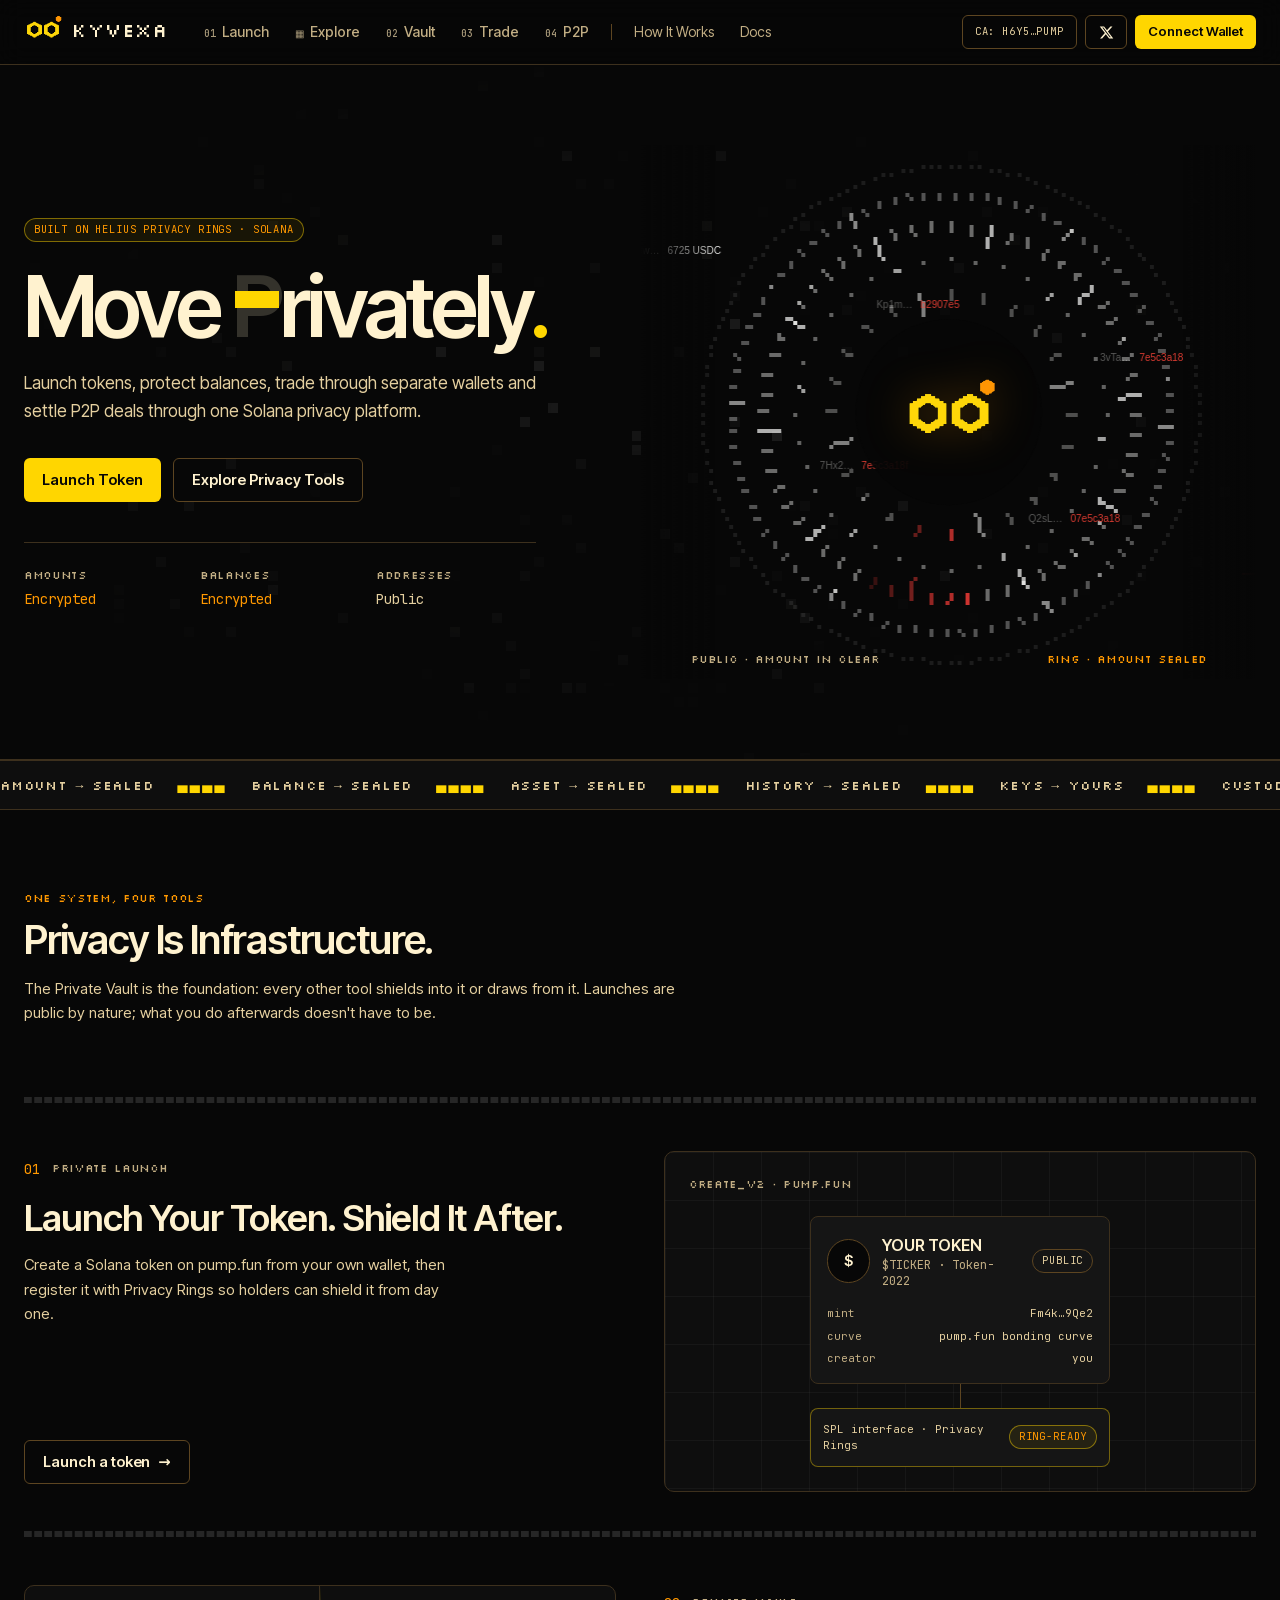
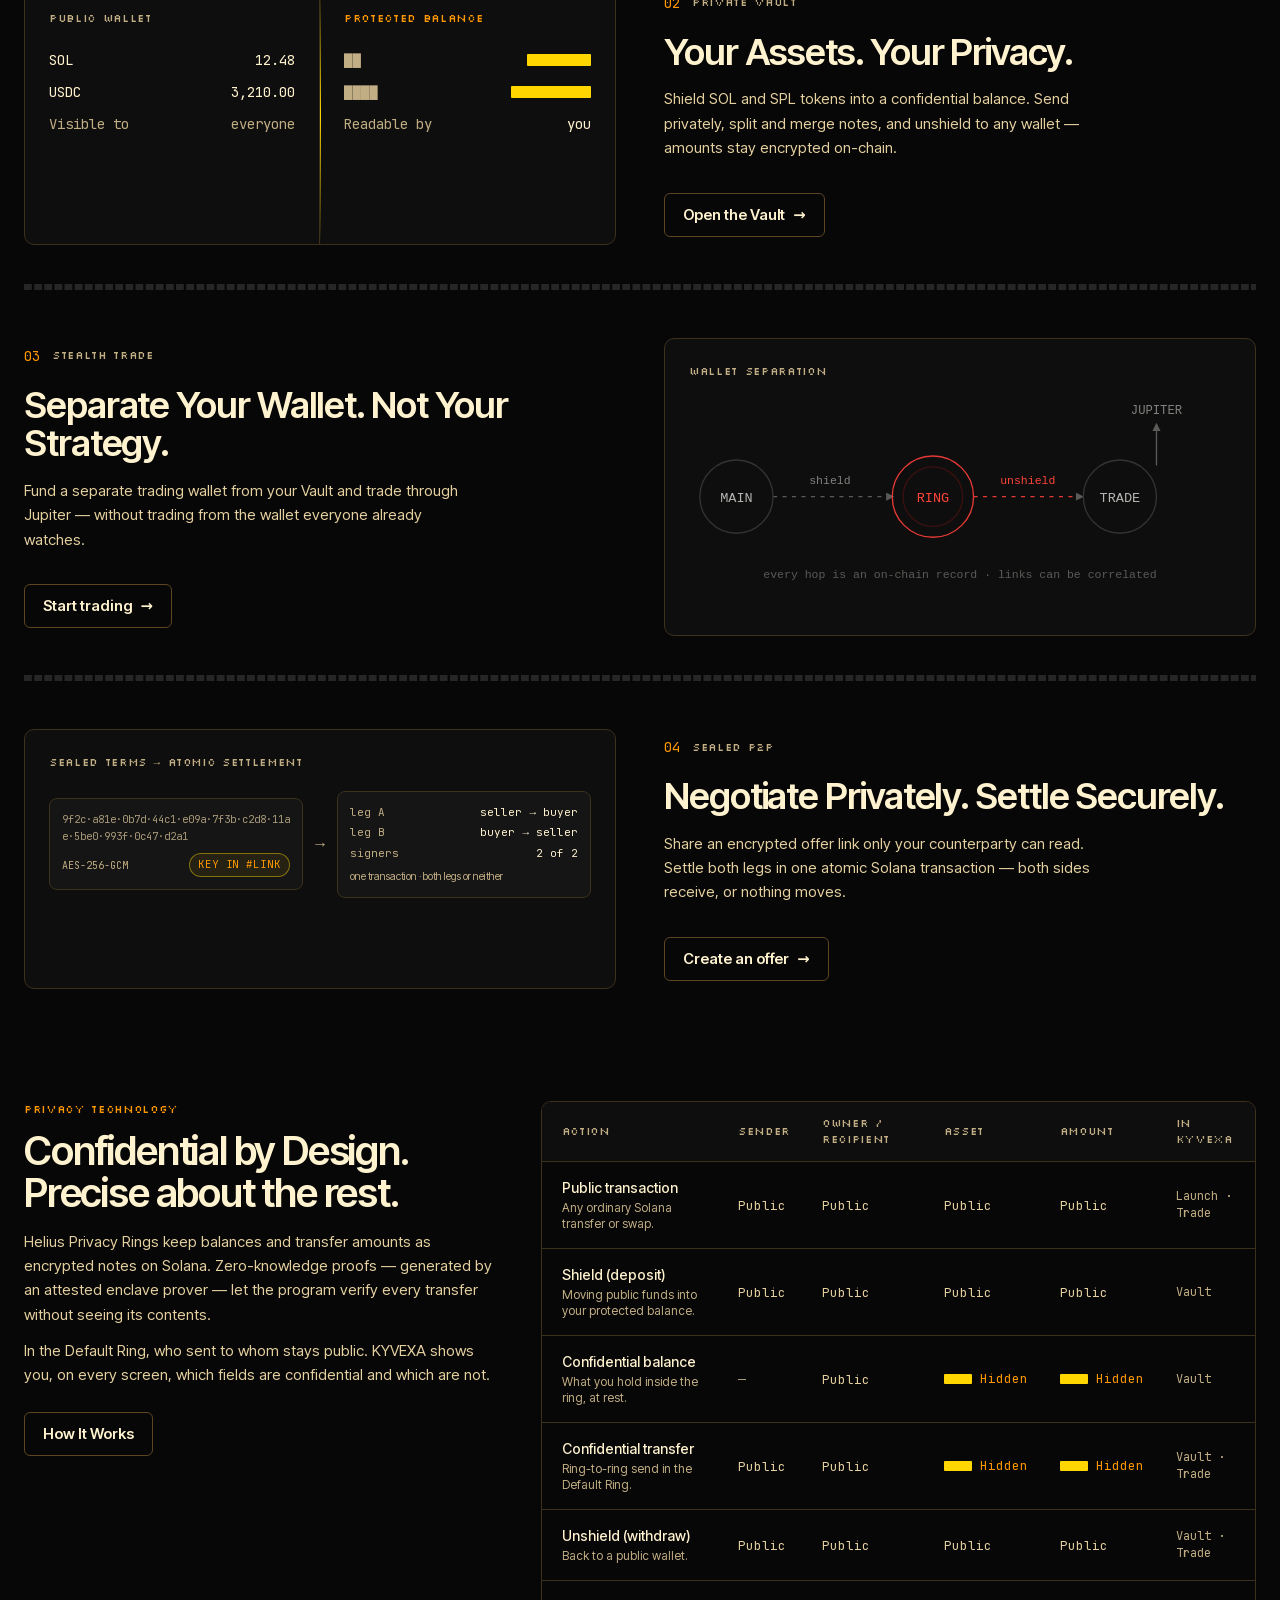
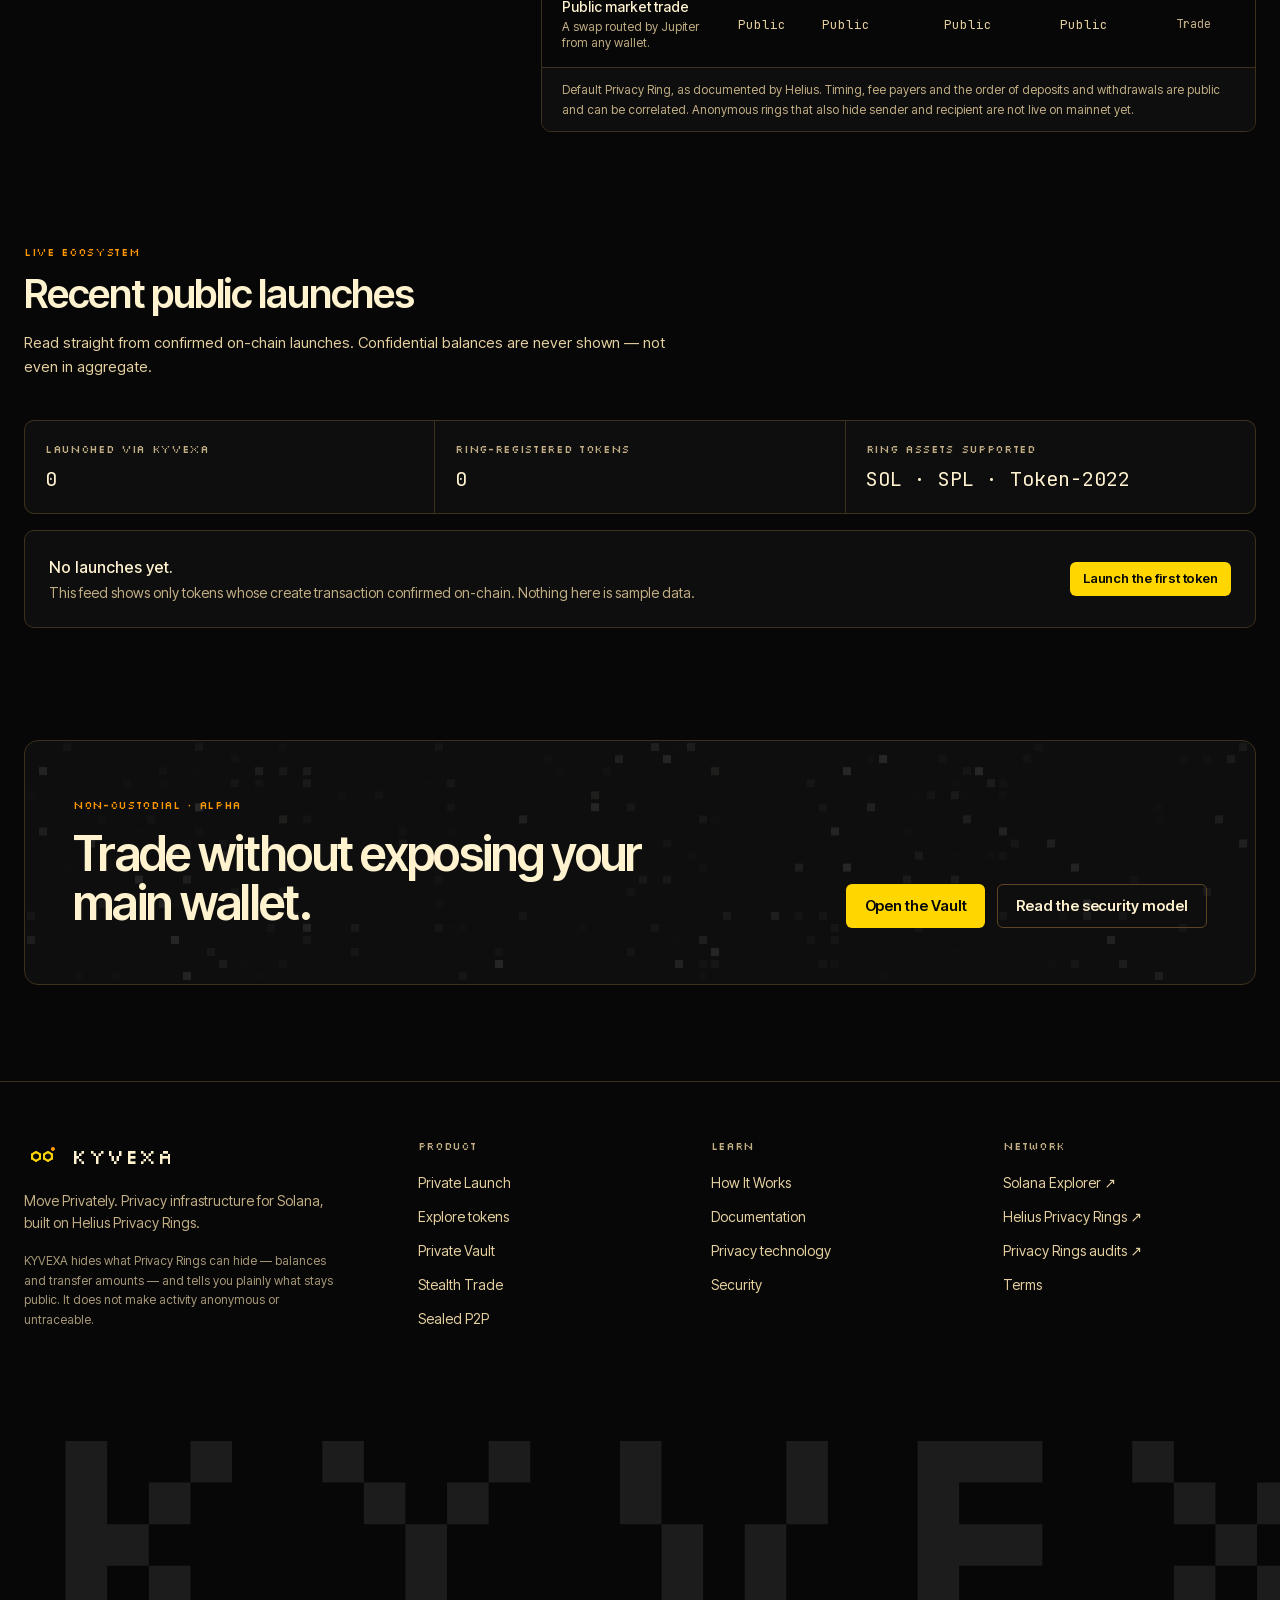
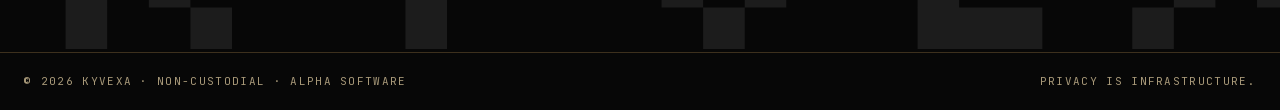
==== commit 3bb220a2: "Make lower homepage mouse trails visible and refresh their script" ====
--- a/index.html
+++ b/index.html
@@ -1 +1 @@
-<!DOCTYPE html><html lang="en" class="_07jdaW_variable BVULza_variable Nwxp5W_variable"><head><meta charSet="utf-8"/><meta name="viewport" content="width=device-width, initial-scale=1"/><link rel="stylesheet" href="_next/static/chunks/0mvtl4-lt6dqq.css" data-precedence="next"/><link rel="preload" as="script" fetchPriority="low" href="_next/static/chunks/310vm2bl3xxpt.js"/><script src="_next/static/chunks/0tz-82jdaa63a.js" async=""></script><script src="_next/static/chunks/39_j1bdzreq0m.js" async=""></script><script src="_next/static/chunks/0b8ium35djf5z.js" async=""></script><script src="_next/static/chunks/turbopack-2u1d16houkiyo.js" async=""></script><script src="_next/static/chunks/0ob28oyk-szaa.js" async=""></script><script src="_next/static/chunks/3a-avq550zklu.js" async=""></script><script src="_next/static/chunks/1bym98i0lyh_o.js" async=""></script><script src="_next/static/chunks/1tvo6ha862r_n.js" async=""></script><script src="_next/static/chunks/2kb_lkotej76x.js" async=""></script><script src="_next/static/chunks/08in8nlbj_9ds.js" async=""></script><meta name="theme-color" content="#070707"/><title>KYVEXA — Move Privately.</title><meta name="description" content="Launch tokens, protect balances, trade through separate wallets and settle P2P deals through one Solana privacy platform, built on Helius Privacy Rings."/><meta property="og:title" content="KYVEXA"/><meta property="og:description" content="Move Privately."/><meta property="og:type" content="website"/><meta name="twitter:card" content="summary_large_image"/><meta name="twitter:title" content="KYVEXA"/><meta name="twitter:description" content="Move Privately."/><link rel="icon" href="icon.svg?icon.0sf8svpd2gkin.svg" sizes="any" type="image/svg+xml"/><meta name="next-size-adjust" content=""/><script src="_next/static/chunks/0cz1d0mv5g_q7.js" noModule=""></script><link rel="stylesheet" href="project-guide.css"><script defer src="project-guide.js"></script><script defer src="./hero-ring.js"></script></head><body><div hidden=""><!--$--><!--/$--></div><header class="sticky top-0 z-40 border-b border-line bg-ink/85 backdrop-blur-md"><div class="mx-auto flex h-16 max-w-[1320px] items-center gap-6 px-4 sm:px-6"><a class="shrink-0" aria-label="KYVEXA home" href="index.html"><span class="group inline-flex items-center gap-2.5 "><svg width="26" height="26" viewBox="0 0 16 16" class="text-fg" shape-rendering="crispEdges" aria-hidden="true"><rect x="2" y="3" width="1" height="1" fill="currentColor"></rect><rect x="3" y="3" width="1" height="1" fill="currentColor"></rect><rect x="4" y="3" width="1" height="1" fill="currentColor"></rect><rect x="5" y="3" width="1" height="1" fill="currentColor"></rect><rect x="10" y="3" width="1" height="1" fill="currentColor"></rect><rect x="11" y="3" width="1" height="1" fill="currentColor"></rect><rect x="12" y="3" width="1" height="1" fill="currentColor"></rect><rect x="13" y="3" width="1" height="1" fill="currentColor"></rect><rect x="2" y="4" width="1" height="1" fill="currentColor"></rect><rect x="3" y="4" width="1" height="1" fill="currentColor"></rect><rect x="4" y="4" width="1" height="1" fill="currentColor"></rect><rect x="5" y="4" width="1" height="1" fill="currentColor"></rect><rect x="10" y="4" width="1" height="1" fill="currentColor"></rect><rect x="11" y="4" width="1" height="1" fill="currentColor"></rect><rect x="12" y="4" width="1" height="1" fill="currentColor"></rect><rect x="13" y="4" width="1" height="1" fill="currentColor"></rect><rect x="2" y="5" width="1" height="1" fill="currentColor"></rect><rect x="3" y="5" width="1" height="1" fill="currentColor"></rect><rect x="12" y="5" width="1" height="1" fill="currentColor"></rect><rect x="13" y="5" width="1" height="1" fill="currentColor"></rect><rect x="2" y="6" width="1" height="1" fill="currentColor"></rect><rect x="3" y="6" width="1" height="1" fill="currentColor"></rect><rect x="12" y="6" width="1" height="1" fill="currentColor"></rect><rect x="13" y="6" width="1" height="1" fill="currentColor"></rect><rect x="2" y="7" width="1" height="1" fill="currentColor"></rect><rect x="3" y="7" width="1" height="1" fill="currentColor"></rect><rect x="6" y="7" width="1" height="1" fill="#E53935"></rect><rect x="7" y="7" width="1" height="1" fill="#E53935"></rect><rect x="8" y="7" width="1" height="1" fill="#E53935"></rect><rect x="9" y="7" width="1" height="1" fill="#E53935"></rect><rect x="12" y="7" width="1" height="1" fill="currentColor"></rect><rect x="13" y="7" width="1" height="1" fill="currentColor"></rect><rect x="2" y="8" width="1" height="1" fill="currentColor"></rect><rect x="3" y="8" width="1" height="1" fill="currentColor"></rect><rect x="6" y="8" width="1" height="1" fill="#E53935"></rect><rect x="7" y="8" width="1" height="1" fill="#E53935"></rect><rect x="8" y="8" width="1" height="1" fill="#E53935"></rect><rect x="9" y="8" width="1" height="1" fill="#E53935"></rect><rect x="12" y="8" width="1" height="1" fill="currentColor"></rect><rect x="13" y="8" width="1" height="1" fill="currentColor"></rect><rect x="2" y="9" width="1" height="1" fill="currentColor"></rect><rect x="3" y="9" width="1" height="1" fill="currentColor"></rect><rect x="12" y="9" width="1" height="1" fill="currentColor"></rect><rect x="13" y="9" width="1" height="1" fill="currentColor"></rect><rect x="2" y="10" width="1" height="1" fill="currentColor"></rect><rect x="3" y="10" width="1" height="1" fill="currentColor"></rect><rect x="12" y="10" width="1" height="1" fill="currentColor"></rect><rect x="13" y="10" width="1" height="1" fill="currentColor"></rect><rect x="2" y="11" width="1" height="1" fill="currentColor"></rect><rect x="3" y="11" width="1" height="1" fill="currentColor"></rect><rect x="4" y="11" width="1" height="1" fill="currentColor"></rect><rect x="5" y="11" width="1" height="1" fill="currentColor"></rect><rect x="10" y="11" width="1" height="1" fill="currentColor"></rect><rect x="11" y="11" width="1" height="1" fill="currentColor"></rect><rect x="12" y="11" width="1" height="1" fill="currentColor"></rect><rect x="13" y="11" width="1" height="1" fill="currentColor"></rect><rect x="2" y="12" width="1" height="1" fill="currentColor"></rect><rect x="3" y="12" width="1" height="1" fill="currentColor"></rect><rect x="4" y="12" width="1" height="1" fill="currentColor"></rect><rect x="5" y="12" width="1" height="1" fill="currentColor"></rect><rect x="10" y="12" width="1" height="1" fill="currentColor"></rect><rect x="11" y="12" width="1" height="1" fill="currentColor"></rect><rect x="12" y="12" width="1" height="1" fill="currentColor"></rect><rect x="13" y="12" width="1" height="1" fill="currentColor"></rect></svg><span class="font-pixel text-[19px] leading-none tracking-[0.08em] text-fg">KYVEXA</span></span></a><nav class="hidden items-center gap-0.5 lg:flex"><a class="whitespace-nowrap rounded-md px-3 py-2 text-sm font-medium transition-colors text-mute hover:text-fg" href="launch/index.html"><span class="num mr-1.5 text-[10px] text-dim">01</span>Launch</a><a class="whitespace-nowrap rounded-md px-3 py-2 text-sm font-medium transition-colors text-mute hover:text-fg" href="explore/index.html"><span class="num mr-1.5 text-[10px] text-dim">▦</span>Explore</a><a class="whitespace-nowrap rounded-md px-3 py-2 text-sm font-medium transition-colors text-mute hover:text-fg" href="vault/index.html"><span class="num mr-1.5 text-[10px] text-dim">02</span>Vault</a><a class="whitespace-nowrap rounded-md px-3 py-2 text-sm font-medium transition-colors text-mute hover:text-fg" href="trade/index.html"><span class="num mr-1.5 text-[10px] text-dim">03</span>Trade</a><a class="whitespace-nowrap rounded-md px-3 py-2 text-sm font-medium transition-colors text-mute hover:text-fg" href="p2p/index.html"><span class="num mr-1.5 text-[10px] text-dim">04</span>P2P</a><span class="mx-2 hidden h-4 w-px bg-line-2 xl:block"></span><a class="hidden whitespace-nowrap rounded-md px-3 py-2 text-sm transition-colors xl:block text-mute hover:text-fg" href="how-it-works/index.html">How It Works</a><a class="hidden whitespace-nowrap rounded-md px-3 py-2 text-sm transition-colors xl:block text-mute hover:text-fg" href="docs/index.html">Docs</a></nav><div class="ml-auto flex items-center gap-2"><button class="chip h-[2.1rem] rounded-md px-3 hover:border-fg-2 hover:text-fg hidden xl:inline-flex" title="H6y5mDHewKBtGeDVdpNemTqpN7zH9mrTw9FfDbiwpump">CA: H6y5…pump</button><a href="https://x.com/nullcrypted" target="_blank" rel="noreferrer" class="btn btn-ghost btn-sm hidden sm:inline-flex" aria-label="KYVEXA on X"><svg viewBox="0 0 24 24" class="h-[15px] w-[15px]" fill="currentColor" aria-hidden="true"><path d="M18.244 2.25h3.308l-7.227 8.26 8.502 11.24H16.17l-5.214-6.817L4.99 21.75H1.68l7.73-8.835L1.254 2.25H8.08l4.713 6.231zm-1.161 17.52h1.833L7.084 4.126H5.117z"></path></svg></a><button class="btn btn-primary btn-sm  hidden sm:inline-flex">Connect Wallet</button><button class="btn btn-ghost btn-sm xl:hidden" aria-label="Menu" aria-expanded="false">☰</button></div></div></header><main><section class="relative overflow-hidden border-b border-line"><div class="absolute inset-0 [mask-image:radial-gradient(ellipse_at_center,black,transparent_80%)]"><canvas class="pointer-events-none h-full w-full " aria-hidden="true"></canvas></div><div class="relative mx-auto grid max-w-[1320px] items-center gap-8 px-4 pb-14 pt-14 sm:px-6 lg:grid-cols-[1fr_1.05fr] lg:pb-20 lg:pt-20"><div><div class="chip chip-private">Built on Helius Privacy Rings · Solana</div><h1 class="mt-6 text-[clamp(2.6rem,6.6vw,5.4rem)] font-semibold leading-[0.95] tracking-[-0.045em]">Move <span class="whitespace-nowrap " aria-label="Privately"><span aria-hidden="true">P</span><span aria-hidden="true">r</span><span aria-hidden="true">i</span><span aria-hidden="true">v</span><span aria-hidden="true">a</span><span aria-hidden="true">t</span><span aria-hidden="true">e</span><span aria-hidden="true">l</span><span aria-hidden="true">y</span></span><span class="text-signal">.</span></h1><p class="mt-6 max-w-[34rem] text-[17px] leading-relaxed text-fg-2">Launch tokens, protect balances, trade through separate wallets and settle P2P deals through one Solana privacy platform.</p><div class="mt-8 flex flex-wrap gap-3"><a class="btn btn-primary" href="launch/index.html">Launch Token</a><a class="btn btn-ghost" href="vault/index.html">Explore Privacy Tools</a></div><dl class="mt-10 grid max-w-lg grid-cols-3 gap-4 border-t border-line pt-6"><div><dt class="label">Amounts</dt><dd class="num mt-1.5 text-sm text-signal-hi"><span class="" aria-label="Encrypted"><span aria-hidden="true"><span style="opacity:0.12">E</span><span style="opacity:0.12">n</span><span style="opacity:0.12">c</span><span style="opacity:0.12">r</span><span style="opacity:0.12">y</span><span style="opacity:0.12">p</span><span style="opacity:0.12">t</span><span style="opacity:0.12">e</span><span style="opacity:0.12">d</span></span></span></dd></div><div><dt class="label">Balances</dt><dd class="num mt-1.5 text-sm text-signal-hi"><span class="" aria-label="Encrypted"><span aria-hidden="true"><span style="opacity:0.12">E</span><span style="opacity:0.12">n</span><span style="opacity:0.12">c</span><span style="opacity:0.12">r</span><span style="opacity:0.12">y</span><span style="opacity:0.12">p</span><span style="opacity:0.12">t</span><span style="opacity:0.12">e</span><span style="opacity:0.12">d</span></span></span></dd></div><div><dt class="label">Addresses</dt><dd class="num mt-1.5 text-sm text-fg-2"><span class="" aria-label="Public"><span aria-hidden="true"><span style="opacity:0.12">P</span><span style="opacity:0.12">u</span><span style="opacity:0.12">b</span><span style="opacity:0.12">l</span><span style="opacity:0.12">i</span><span style="opacity:0.12">c</span></span></span></dd></div></dl></div><div class="relative aspect-[1.15/1] w-full"><div class="relative h-full w-full"><canvas class="absolute inset-0 h-full w-full" aria-hidden="true"></canvas><div class="pointer-events-none absolute inset-0 flex items-center justify-center"><svg width="96" height="96" viewBox="0 0 16 16" class="text-fg drop-shadow-[0_0_40px_rgba(229,57,53,0.25)]" shape-rendering="crispEdges" aria-hidden="true"><rect x="2" y="3" width="1" height="1" fill="currentColor"></rect><rect x="3" y="3" width="1" height="1" fill="currentColor"></rect><rect x="4" y="3" width="1" height="1" fill="currentColor"></rect><rect x="5" y="3" width="1" height="1" fill="currentColor"></rect><rect x="10" y="3" width="1" height="1" fill="currentColor"></rect><rect x="11" y="3" width="1" height="1" fill="currentColor"></rect><rect x="12" y="3" width="1" height="1" fill="currentColor"></rect><rect x="13" y="3" width="1" height="1" fill="currentColor"></rect><rect x="2" y="4" width="1" height="1" fill="currentColor"></rect><rect x="3" y="4" width="1" height="1" fill="currentColor"></rect><rect x="4" y="4" width="1" height="1" fill="currentColor"></rect><rect x="5" y="4" width="1" height="1" fill="currentColor"></rect><rect x="10" y="4" width="1" height="1" fill="currentColor"></rect><rect x="11" y="4" width="1" height="1" fill="currentColor"></rect><rect x="12" y="4" width="1" height="1" fill="currentColor"></rect><rect x="13" y="4" width="1" height="1" fill="currentColor"></rect><rect x="2" y="5" width="1" height="1" fill="currentColor"></rect><rect x="3" y="5" width="1" height="1" fill="currentColor"></rect><rect x="12" y="5" width="1" height="1" fill="currentColor"></rect><rect x="13" y="5" width="1" height="1" fill="currentColor"></rect><rect x="2" y="6" width="1" height="1" fill="currentColor"></rect><rect x="3" y="6" width="1" height="1" fill="currentColor"></rect><rect x="12" y="6" width="1" height="1" fill="currentColor"></rect><rect x="13" y="6" width="1" height="1" fill="currentColor"></rect><rect x="2" y="7" width="1" height="1" fill="currentColor"></rect><rect x="3" y="7" width="1" height="1" fill="currentColor"></rect><rect x="6" y="7" width="1" height="1" fill="#E53935"></rect><rect x="7" y="7" width="1" height="1" fill="#E53935"></rect><rect x="8" y="7" width="1" height="1" fill="#E53935"></rect><rect x="9" y="7" width="1" height="1" fill="#E53935"></rect><rect x="12" y="7" width="1" height="1" fill="currentColor"></rect><rect x="13" y="7" width="1" height="1" fill="currentColor"></rect><rect x="2" y="8" width="1" height="1" fill="currentColor"></rect><rect x="3" y="8" width="1" height="1" fill="currentColor"></rect><rect x="6" y="8" width="1" height="1" fill="#E53935"></rect><rect x="7" y="8" width="1" height="1" fill="#E53935"></rect><rect x="8" y="8" width="1" height="1" fill="#E53935"></rect><rect x="9" y="8" width="1" height="1" fill="#E53935"></rect><rect x="12" y="8" width="1" height="1" fill="currentColor"></rect><rect x="13" y="8" width="1" height="1" fill="currentColor"></rect><rect x="2" y="9" width="1" height="1" fill="currentColor"></rect><rect x="3" y="9" width="1" height="1" fill="currentColor"></rect><rect x="12" y="9" width="1" height="1" fill="currentColor"></rect><rect x="13" y="9" width="1" height="1" fill="currentColor"></rect><rect x="2" y="10" width="1" height="1" fill="currentColor"></rect><rect x="3" y="10" width="1" height="1" fill="currentColor"></rect><rect x="12" y="10" width="1" height="1" fill="currentColor"></rect><rect x="13" y="10" width="1" height="1" fill="currentColor"></rect><rect x="2" y="11" width="1" height="1" fill="currentColor"></rect><rect x="3" y="11" width="1" height="1" fill="currentColor"></rect><rect x="4" y="11" width="1" height="1" fill="currentColor"></rect><rect x="5" y="11" width="1" height="1" fill="currentColor"></rect><rect x="10" y="11" width="1" height="1" fill="currentColor"></rect><rect x="11" y="11" width="1" height="1" fill="currentColor"></rect><rect x="12" y="11" width="1" height="1" fill="currentColor"></rect><rect x="13" y="11" width="1" height="1" fill="currentColor"></rect><rect x="2" y="12" width="1" height="1" fill="currentColor"></rect><rect x="3" y="12" width="1" height="1" fill="currentColor"></rect><rect x="4" y="12" width="1" height="1" fill="currentColor"></rect><rect x="5" y="12" width="1" height="1" fill="currentColor"></rect><rect x="10" y="12" width="1" height="1" fill="currentColor"></rect><rect x="11" y="12" width="1" height="1" fill="currentColor"></rect><rect x="12" y="12" width="1" height="1" fill="currentColor"></rect><rect x="13" y="12" width="1" height="1" fill="currentColor"></rect></svg></div><div class="pointer-events-none absolute inset-x-0 bottom-3 flex justify-between px-[8%]"><span class="label">Public<span class="hidden sm:inline"> · amount in clear</span></span><span class="label text-signal-hi">Ring<span class="hidden sm:inline"> · amount sealed</span></span></div></div></div></div></section><div class="relative overflow-hidden border-y border-line bg-ink-2 py-3" aria-hidden="true"><div class="marquee flex w-max items-center gap-6 whitespace-nowrap"><span class="font-pixel text-[13px] tracking-[0.06em] text-fg-2">AMOUNT → SEALED</span><span class="text-[13px] tracking-[0.18em] text-signal">▄▄▄▄</span><span class="font-pixel text-[13px] tracking-[0.06em] text-fg-2">BALANCE → SEALED</span><span class="text-[13px] tracking-[0.18em] text-signal">▄▄▄▄</span><span class="font-pixel text-[13px] tracking-[0.06em] text-fg-2">ASSET → SEALED</span><span class="text-[13px] tracking-[0.18em] text-signal">▄▄▄▄</span><span class="font-pixel text-[13px] tracking-[0.06em] text-fg-2">HISTORY → SEALED</span><span class="text-[13px] tracking-[0.18em] text-signal">▄▄▄▄</span><span class="font-pixel text-[13px] tracking-[0.06em] text-fg-2">KEYS → YOURS</span><span class="text-[13px] tracking-[0.18em] text-signal">▄▄▄▄</span><span class="font-pixel text-[13px] tracking-[0.06em] text-fg-2">CUSTODY → NONE</span><span class="text-[13px] tracking-[0.18em] text-signal">▄▄▄▄</span><span><span class="font-pixel text-[13px] tracking-[0.06em] text-fg-2">AMOUNT → SEALED</span></span><span><span class="text-[13px] tracking-[0.18em] text-signal">▄▄▄▄</span></span><span><span class="font-pixel text-[13px] tracking-[0.06em] text-fg-2">BALANCE → SEALED</span></span><span><span class="text-[13px] tracking-[0.18em] text-signal">▄▄▄▄</span></span><span><span class="font-pixel text-[13px] tracking-[0.06em] text-fg-2">ASSET → SEALED</span></span><span><span class="text-[13px] tracking-[0.18em] text-signal">▄▄▄▄</span></span><span><span class="font-pixel text-[13px] tracking-[0.06em] text-fg-2">HISTORY → SEALED</span></span><span><span class="text-[13px] tracking-[0.18em] text-signal">▄▄▄▄</span></span><span><span class="font-pixel text-[13px] tracking-[0.06em] text-fg-2">KEYS → YOURS</span></span><span><span class="text-[13px] tracking-[0.18em] text-signal">▄▄▄▄</span></span><span><span class="font-pixel text-[13px] tracking-[0.06em] text-fg-2">CUSTODY → NONE</span></span><span><span class="text-[13px] tracking-[0.18em] text-signal">▄▄▄▄</span></span></div></div><section class="mx-auto max-w-[1320px] px-4 pt-20 sm:px-6"><div class=""><div class="label mb-3 text-signal-hi">One system, four tools</div><h2 class="text-[clamp(1.6rem,3.2vw,2.5rem)] font-semibold leading-[1.05] tracking-[-0.03em] text-fg"><span class="" aria-label="Privacy Is Infrastructure."><span aria-hidden="true"><span style="opacity:0.12">P</span><span style="opacity:0.12">r</span><span style="opacity:0.12">i</span><span style="opacity:0.12">v</span><span style="opacity:0.12">a</span><span style="opacity:0.12">c</span><span style="opacity:0.12">y</span> <span style="opacity:0.12">I</span><span style="opacity:0.12">s</span> <span style="opacity:0.12">I</span><span style="opacity:0.12">n</span><span style="opacity:0.12">f</span><span style="opacity:0.12">r</span><span style="opacity:0.12">a</span><span style="opacity:0.12">s</span><span style="opacity:0.12">t</span><span style="opacity:0.12">r</span><span style="opacity:0.12">u</span><span style="opacity:0.12">c</span><span style="opacity:0.12">t</span><span style="opacity:0.12">u</span><span style="opacity:0.12">r</span><span style="opacity:0.12">e</span><span style="opacity:0.12">.</span></span></span></h2><div class="mt-4 max-w-2xl text-[15px] leading-relaxed text-fg-2">The Private Vault is the foundation: every other tool shields into it or draws from it. Launches are public by nature; what you do afterwards doesn&#x27;t have to be.</div></div><div class="mt-14 space-y-6"><article class="grid items-stretch gap-6 pt-2 lg:grid-cols-2 lg:gap-12"><div class="blocks text-[13px] leading-none lg:col-span-2" aria-hidden="true">▄▄▄▄▄▄▄▄▄▄▄▄▄▄▄▄▄▄▄▄▄▄▄▄▄▄▄▄▄▄▄▄▄▄▄▄▄▄▄▄▄▄▄▄▄▄▄▄▄▄▄▄▄▄▄▄▄▄▄▄▄▄▄▄▄▄▄▄▄▄▄▄▄▄▄▄▄▄▄▄▄▄▄▄▄▄▄▄▄▄▄▄▄▄▄▄▄▄▄▄▄▄▄▄▄▄▄▄▄▄▄▄▄▄▄▄▄▄▄▄▄▄▄▄▄▄▄▄▄▄▄▄▄▄▄▄▄▄▄▄▄▄▄▄▄▄▄▄▄▄▄▄▄▄▄▄▄▄▄▄</div><div class="flex flex-col justify-between py-2 "><div><div class="flex items-center gap-3"><span class="num text-sm text-signal-hi">01</span><span class="label">Private Launch</span></div><h3 class="mt-5 text-[clamp(1.6rem,3vw,2.3rem)] font-semibold leading-[1.05] tracking-[-0.03em]"><span class="" aria-label="Launch Your Token. Shield It After."><span aria-hidden="true"><span style="opacity:0.12">L</span><span style="opacity:0.12">a</span><span style="opacity:0.12">u</span><span style="opacity:0.12">n</span><span style="opacity:0.12">c</span><span style="opacity:0.12">h</span> <span style="opacity:0.12">Y</span><span style="opacity:0.12">o</span><span style="opacity:0.12">u</span><span style="opacity:0.12">r</span> <span style="opacity:0.12">T</span><span style="opacity:0.12">o</span><span style="opacity:0.12">k</span><span style="opacity:0.12">e</span><span style="opacity:0.12">n</span><span style="opacity:0.12">.</span> <span style="opacity:0.12">S</span><span style="opacity:0.12">h</span><span style="opacity:0.12">i</span><span style="opacity:0.12">e</span><span style="opacity:0.12">l</span><span style="opacity:0.12">d</span> <span style="opacity:0.12">I</span><span style="opacity:0.12">t</span> <span style="opacity:0.12">A</span><span style="opacity:0.12">f</span><span style="opacity:0.12">t</span><span style="opacity:0.12">e</span><span style="opacity:0.12">r</span><span style="opacity:0.12">.</span></span></span></h3><p class="mt-4 max-w-md text-[15px] leading-relaxed text-fg-2">Create a Solana token on pump.fun from your own wallet, then register it with Privacy Rings so holders can shield it from day one.</p></div><a class="btn btn-ghost mt-8 w-fit" href="launch/index.html">Launch a token<!-- --> <span aria-hidden="true">→</span></a></div><div class="relative h-full min-h-[260px] overflow-hidden rounded-[10px] border border-line bg-ink-2 grid-bg p-6"><div class="label">create_v2 · pump.fun</div><div class="mx-auto mt-6 w-[min(100%,300px)]"><div class="panel-2 p-4"><div class="flex items-center gap-3"><div class="grid h-11 w-11 place-items-center rounded-full border border-line-2 bg-ink text-sm font-semibold">$</div><div><div class="font-semibold">YOUR TOKEN</div><div class="num text-xs text-mute">$TICKER · Token-2022</div></div><span class="chip chip-public ml-auto">Public</span></div><div class="num mt-4 space-y-1.5 text-[11px] text-fg-2"><div class="flex justify-between"><span class="text-mute">mint</span><span>Fm4k…9Qe2</span></div><div class="flex justify-between"><span class="text-mute">curve</span><span>pump.fun bonding curve</span></div><div class="flex justify-between"><span class="text-mute">creator</span><span>you</span></div></div></div><div class="mx-auto h-6 w-px bg-line-2"></div><div class="panel-2 flex items-center justify-between border-signal/40 p-3"><span class="num text-[11px] text-fg-2">SPL interface · Privacy Rings</span><span class="chip chip-private">Ring-ready</span></div></div></div></article><article class="grid items-stretch gap-6 pt-2 lg:grid-cols-2 lg:gap-12"><div class="blocks text-[13px] leading-none lg:col-span-2" aria-hidden="true">▄▄▄▄▄▄▄▄▄▄▄▄▄▄▄▄▄▄▄▄▄▄▄▄▄▄▄▄▄▄▄▄▄▄▄▄▄▄▄▄▄▄▄▄▄▄▄▄▄▄▄▄▄▄▄▄▄▄▄▄▄▄▄▄▄▄▄▄▄▄▄▄▄▄▄▄▄▄▄▄▄▄▄▄▄▄▄▄▄▄▄▄▄▄▄▄▄▄▄▄▄▄▄▄▄▄▄▄▄▄▄▄▄▄▄▄▄▄▄▄▄▄▄▄▄▄▄▄▄▄▄▄▄▄▄▄▄▄▄▄▄▄▄▄▄▄▄▄▄▄▄▄▄▄▄▄▄▄▄▄</div><div class="flex flex-col justify-between py-2 lg:order-2"><div><div class="flex items-center gap-3"><span class="num text-sm text-signal-hi">02</span><span class="label">Private Vault</span></div><h3 class="mt-5 text-[clamp(1.6rem,3vw,2.3rem)] font-semibold leading-[1.05] tracking-[-0.03em]"><span class="" aria-label="Your Assets. Your Privacy."><span aria-hidden="true"><span style="opacity:0.12">Y</span><span style="opacity:0.12">o</span><span style="opacity:0.12">u</span><span style="opacity:0.12">r</span> <span style="opacity:0.12">A</span><span style="opacity:0.12">s</span><span style="opacity:0.12">s</span><span style="opacity:0.12">e</span><span style="opacity:0.12">t</span><span style="opacity:0.12">s</span><span style="opacity:0.12">.</span> <span style="opacity:0.12">Y</span><span style="opacity:0.12">o</span><span style="opacity:0.12">u</span><span style="opacity:0.12">r</span> <span style="opacity:0.12">P</span><span style="opacity:0.12">r</span><span style="opacity:0.12">i</span><span style="opacity:0.12">v</span><span style="opacity:0.12">a</span><span style="opacity:0.12">c</span><span style="opacity:0.12">y</span><span style="opacity:0.12">.</span></span></span></h3><p class="mt-4 max-w-md text-[15px] leading-relaxed text-fg-2">Shield SOL and SPL tokens into a confidential balance. Send privately, split and merge notes, and unshield to any wallet — amounts stay encrypted on-chain.</p></div><a class="btn btn-ghost mt-8 w-fit" href="vault/index.html">Open the Vault<!-- --> <span aria-hidden="true">→</span></a></div><div class="relative grid h-full min-h-[260px] grid-cols-2 overflow-hidden rounded-[10px] border border-line bg-ink-2"><div class="border-r border-line p-6"><div class="label">Public wallet</div><div class="num mt-6 space-y-3 text-sm"><div class="flex justify-between"><span>SOL</span><span>12.48</span></div><div class="flex justify-between"><span>USDC</span><span>3,210.00</span></div><div class="flex justify-between text-mute"><span>Visible to</span><span>everyone</span></div></div></div><div class="relative p-6"><div class="label text-signal-hi">Protected balance</div><div class="num mt-6 space-y-3 text-sm"><div class="flex items-center justify-between"><span class="text-mute">██</span><span class="redact h-3 w-16"></span></div><div class="flex items-center justify-between"><span class="text-mute">████</span><span class="redact h-3 w-20"></span></div><div class="flex justify-between text-mute"><span>Readable by</span><span class="text-fg">you</span></div></div><div class="absolute inset-y-0 left-0 w-px bg-gradient-to-b from-transparent via-signal to-transparent"></div></div></div></article><article class="grid items-stretch gap-6 pt-2 lg:grid-cols-2 lg:gap-12"><div class="blocks text-[13px] leading-none lg:col-span-2" aria-hidden="true">▄▄▄▄▄▄▄▄▄▄▄▄▄▄▄▄▄▄▄▄▄▄▄▄▄▄▄▄▄▄▄▄▄▄▄▄▄▄▄▄▄▄▄▄▄▄▄▄▄▄▄▄▄▄▄▄▄▄▄▄▄▄▄▄▄▄▄▄▄▄▄▄▄▄▄▄▄▄▄▄▄▄▄▄▄▄▄▄▄▄▄▄▄▄▄▄▄▄▄▄▄▄▄▄▄▄▄▄▄▄▄▄▄▄▄▄▄▄▄▄▄▄▄▄▄▄▄▄▄▄▄▄▄▄▄▄▄▄▄▄▄▄▄▄▄▄▄▄▄▄▄▄▄▄▄▄▄▄▄▄</div><div class="flex flex-col justify-between py-2 "><div><div class="flex items-center gap-3"><span class="num text-sm text-signal-hi">03</span><span class="label">Stealth Trade</span></div><h3 class="mt-5 text-[clamp(1.6rem,3vw,2.3rem)] font-semibold leading-[1.05] tracking-[-0.03em]"><span class="" aria-label="Separate Your Wallet. Not Your Strategy."><span aria-hidden="true"><span style="opacity:0.12">S</span><span style="opacity:0.12">e</span><span style="opacity:0.12">p</span><span style="opacity:0.12">a</span><span style="opacity:0.12">r</span><span style="opacity:0.12">a</span><span style="opacity:0.12">t</span><span style="opacity:0.12">e</span> <span style="opacity:0.12">Y</span><span style="opacity:0.12">o</span><span style="opacity:0.12">u</span><span style="opacity:0.12">r</span> <span style="opacity:0.12">W</span><span style="opacity:0.12">a</span><span style="opacity:0.12">l</span><span style="opacity:0.12">l</span><span style="opacity:0.12">e</span><span style="opacity:0.12">t</span><span style="opacity:0.12">.</span> <span style="opacity:0.12">N</span><span style="opacity:0.12">o</span><span style="opacity:0.12">t</span> <span style="opacity:0.12">Y</span><span style="opacity:0.12">o</span><span style="opacity:0.12">u</span><span style="opacity:0.12">r</span> <span style="opacity:0.12">S</span><span style="opacity:0.12">t</span><span style="opacity:0.12">r</span><span style="opacity:0.12">a</span><span style="opacity:0.12">t</span><span style="opacity:0.12">e</span><span style="opacity:0.12">g</span><span style="opacity:0.12">y</span><span style="opacity:0.12">.</span></span></span></h3><p class="mt-4 max-w-md text-[15px] leading-relaxed text-fg-2">Fund a separate trading wallet from your Vault and trade through Jupiter — without trading from the wallet everyone already watches.</p></div><a class="btn btn-ghost mt-8 w-fit" href="trade/index.html">Start trading<!-- --> <span aria-hidden="true">→</span></a></div><div class="relative h-full min-h-[260px] overflow-hidden rounded-[10px] border border-line bg-ink-2 p-6"><div class="label">Wallet separation</div><svg viewBox="0 0 400 150" class="mt-4 w-full" aria-hidden="true"><defs><marker id="ar" viewBox="0 0 8 8" refX="6" refY="4" markerWidth="6" markerHeight="6" orient="auto"><path d="M0 0L8 4L0 8z" fill="#5a5a57"></path></marker></defs><line x1="62" y1="75" x2="150" y2="75" stroke="#5a5a57" stroke-dasharray="3 4" marker-end="url(#ar)"></line><line x1="210" y1="75" x2="290" y2="75" stroke="#E53935" stroke-dasharray="3 4" marker-end="url(#ar)"></line><line x1="345" y1="52" x2="345" y2="22" stroke="#5a5a57" marker-end="url(#ar)"></line><circle cx="35" cy="75" r="27" fill="none" stroke="#333"></circle><circle cx="180" cy="75" r="30" fill="none" stroke="#E53935"></circle><circle cx="180" cy="75" r="22" fill="none" stroke="#3a1110"></circle><circle cx="318" cy="75" r="27" fill="none" stroke="#333"></circle><text x="35" y="79" text-anchor="middle" font-size="10" fill="#b4b4b0" font-family="monospace">MAIN</text><text x="180" y="79" text-anchor="middle" font-size="10" fill="#ff453a" font-family="monospace">RING</text><text x="318" y="79" text-anchor="middle" font-size="10" fill="#b4b4b0" font-family="monospace">TRADE</text><text x="345" y="14" text-anchor="middle" font-size="9" fill="#82827e" font-family="monospace">JUPITER</text><text x="104" y="66" text-anchor="middle" font-size="8.5" fill="#82827e" font-family="monospace">shield</text><text x="250" y="66" text-anchor="middle" font-size="8.5" fill="#ff453a" font-family="monospace">unshield</text><text x="200" y="135" text-anchor="middle" font-size="8.5" fill="#5a5a57" font-family="monospace">every hop is an on-chain record · links can be correlated</text></svg><span class="grid h-14 w-14 place-items-center rounded-full border text-[10px] num hidden"></span></div></article><article class="grid items-stretch gap-6 pt-2 lg:grid-cols-2 lg:gap-12"><div class="blocks text-[13px] leading-none lg:col-span-2" aria-hidden="true">▄▄▄▄▄▄▄▄▄▄▄▄▄▄▄▄▄▄▄▄▄▄▄▄▄▄▄▄▄▄▄▄▄▄▄▄▄▄▄▄▄▄▄▄▄▄▄▄▄▄▄▄▄▄▄▄▄▄▄▄▄▄▄▄▄▄▄▄▄▄▄▄▄▄▄▄▄▄▄▄▄▄▄▄▄▄▄▄▄▄▄▄▄▄▄▄▄▄▄▄▄▄▄▄▄▄▄▄▄▄▄▄▄▄▄▄▄▄▄▄▄▄▄▄▄▄▄▄▄▄▄▄▄▄▄▄▄▄▄▄▄▄▄▄▄▄▄▄▄▄▄▄▄▄▄▄▄▄▄▄</div><div class="flex flex-col justify-between py-2 lg:order-2"><div><div class="flex items-center gap-3"><span class="num text-sm text-signal-hi">04</span><span class="label">Sealed P2P</span></div><h3 class="mt-5 text-[clamp(1.6rem,3vw,2.3rem)] font-semibold leading-[1.05] tracking-[-0.03em]"><span class="" aria-label="Negotiate Privately. Settle Securely."><span aria-hidden="true"><span style="opacity:0.12">N</span><span style="opacity:0.12">e</span><span style="opacity:0.12">g</span><span style="opacity:0.12">o</span><span style="opacity:0.12">t</span><span style="opacity:0.12">i</span><span style="opacity:0.12">a</span><span style="opacity:0.12">t</span><span style="opacity:0.12">e</span> <span style="opacity:0.12">P</span><span style="opacity:0.12">r</span><span style="opacity:0.12">i</span><span style="opacity:0.12">v</span><span style="opacity:0.12">a</span><span style="opacity:0.12">t</span><span style="opacity:0.12">e</span><span style="opacity:0.12">l</span><span style="opacity:0.12">y</span><span style="opacity:0.12">.</span> <span style="opacity:0.12">S</span><span style="opacity:0.12">e</span><span style="opacity:0.12">t</span><span style="opacity:0.12">t</span><span style="opacity:0.12">l</span><span style="opacity:0.12">e</span> <span style="opacity:0.12">S</span><span style="opacity:0.12">e</span><span style="opacity:0.12">c</span><span style="opacity:0.12">u</span><span style="opacity:0.12">r</span><span style="opacity:0.12">e</span><span style="opacity:0.12">l</span><span style="opacity:0.12">y</span><span style="opacity:0.12">.</span></span></span></h3><p class="mt-4 max-w-md text-[15px] leading-relaxed text-fg-2">Share an encrypted offer link only your counterparty can read. Settle both legs in one atomic Solana transaction — both sides receive, or nothing moves.</p></div><a class="btn btn-ghost mt-8 w-fit" href="p2p/index.html">Create an offer<!-- --> <span aria-hidden="true">→</span></a></div><div class="relative h-full min-h-[260px] overflow-hidden rounded-[10px] border border-line bg-ink-2 p-6"><div class="label">Sealed terms → atomic settlement</div><div class="mt-5 grid gap-3 sm:grid-cols-[1fr_auto_1fr] sm:items-center"><div class="panel-2 p-3"><div class="num break-all text-[10.5px] leading-relaxed text-dim">9f2c·a81e·0b7d·44c1·e09a·7f3b·c2d8·11ae·5be0·993f·0c47·d2a1</div><div class="mt-2 flex items-center justify-between"><span class="num text-[10px] text-mute">AES-256-GCM</span><span class="chip chip-private">key in #link</span></div></div><div class="num text-center text-mute">→</div><div class="panel-2 p-3"><div class="num space-y-1 text-[11px]"><div class="flex justify-between"><span class="text-mute">leg A</span><span>seller → buyer</span></div><div class="flex justify-between"><span class="text-mute">leg B</span><span>buyer → seller</span></div><div class="flex justify-between"><span class="text-mute">signers</span><span>2 of 2</span></div></div><div class="mt-2 text-[10.5px] text-mute">one transaction · both legs or neither</div></div></div></div></article></div></section><section id="technology" class="mx-auto max-w-[1320px] px-4 pt-28 sm:px-6"><div class="grid gap-10 lg:grid-cols-[0.8fr_1.2fr]"><div class=""><div class="label mb-3 text-signal-hi">Privacy technology</div><h2 class="text-[clamp(1.6rem,3.2vw,2.5rem)] font-semibold leading-[1.05] tracking-[-0.03em] text-fg"><span class="" aria-label="Confidential by Design. Precise about the rest."><span aria-hidden="true"><span style="opacity:0.12">C</span><span style="opacity:0.12">o</span><span style="opacity:0.12">n</span><span style="opacity:0.12">f</span><span style="opacity:0.12">i</span><span style="opacity:0.12">d</span><span style="opacity:0.12">e</span><span style="opacity:0.12">n</span><span style="opacity:0.12">t</span><span style="opacity:0.12">i</span><span style="opacity:0.12">a</span><span style="opacity:0.12">l</span> <span style="opacity:0.12">b</span><span style="opacity:0.12">y</span> <span style="opacity:0.12">D</span><span style="opacity:0.12">e</span><span style="opacity:0.12">s</span><span style="opacity:0.12">i</span><span style="opacity:0.12">g</span><span style="opacity:0.12">n</span><span style="opacity:0.12">.</span> <span style="opacity:0.12">P</span><span style="opacity:0.12">r</span><span style="opacity:0.12">e</span><span style="opacity:0.12">c</span><span style="opacity:0.12">i</span><span style="opacity:0.12">s</span><span style="opacity:0.12">e</span> <span style="opacity:0.12">a</span><span style="opacity:0.12">b</span><span style="opacity:0.12">o</span><span style="opacity:0.12">u</span><span style="opacity:0.12">t</span> <span style="opacity:0.12">t</span><span style="opacity:0.12">h</span><span style="opacity:0.12">e</span> <span style="opacity:0.12">r</span><span style="opacity:0.12">e</span><span style="opacity:0.12">s</span><span style="opacity:0.12">t</span><span style="opacity:0.12">.</span></span></span></h2><div class="mt-4 max-w-2xl text-[15px] leading-relaxed text-fg-2"><p>Helius Privacy Rings keep balances and transfer amounts as encrypted notes on Solana. Zero-knowledge proofs — generated by an attested enclave prover — let the program verify every transfer without seeing its contents.</p><p class="mt-3">In the Default Ring, who sent to whom stays public. KYVEXA shows you, on every screen, which fields are confidential and which are not.</p><a class="btn btn-ghost mt-6" href="how-it-works/index.html">How It Works</a></div></div><div class="overflow-x-auto rounded-[10px] border border-line"><table class="w-full min-w-[720px] border-collapse text-left text-sm"><thead><tr class="bg-ink-2"><th class="label px-5 py-3.5 font-normal">Action</th><th class="label px-4 py-3.5 font-normal">Sender</th><th class="label px-4 py-3.5 font-normal">Owner / recipient</th><th class="label px-4 py-3.5 font-normal">Asset</th><th class="label px-4 py-3.5 font-normal">Amount</th><th class="label px-4 py-3.5 font-normal">In KYVEXA</th></tr></thead><tbody><tr class="border-t border-line"><td class="px-5 py-4"><div class="font-medium text-fg">Public transaction</div><div class="mt-0.5 text-xs text-mute">Any ordinary Solana transfer or swap.</div></td><td class="num px-4 py-4 text-[12.5px]"><span class="text-fg-2">Public</span></td><td class="num px-4 py-4 text-[12.5px]"><span class="text-fg-2">Public</span></td><td class="num px-4 py-4 text-[12.5px]"><span class="text-fg-2">Public</span></td><td class="num px-4 py-4 text-[12.5px]"><span class="text-fg-2">Public</span></td><td class="num px-4 py-4 text-[12px] text-mute">Launch · Trade</td></tr><tr class="border-t border-line"><td class="px-5 py-4"><div class="font-medium text-fg">Shield (deposit)</div><div class="mt-0.5 text-xs text-mute">Moving public funds into your protected balance.</div></td><td class="num px-4 py-4 text-[12.5px]"><span class="text-fg-2">Public</span></td><td class="num px-4 py-4 text-[12.5px]"><span class="text-fg-2">Public</span></td><td class="num px-4 py-4 text-[12.5px]"><span class="text-fg-2">Public</span></td><td class="num px-4 py-4 text-[12.5px]"><span class="text-fg-2">Public</span></td><td class="num px-4 py-4 text-[12px] text-mute">Vault</td></tr><tr class="border-t border-line"><td class="px-5 py-4"><div class="font-medium text-fg">Confidential balance</div><div class="mt-0.5 text-xs text-mute">What you hold inside the ring, at rest.</div></td><td class="num px-4 py-4 text-[12.5px]"><span class="text-dim">—</span></td><td class="num px-4 py-4 text-[12.5px]"><span class="text-fg-2">Public</span></td><td class="num px-4 py-4 text-[12.5px]"><span class="inline-flex items-center gap-2 text-signal-hi"><span class="redact h-2.5 w-7"></span> Hidden</span></td><td class="num px-4 py-4 text-[12.5px]"><span class="inline-flex items-center gap-2 text-signal-hi"><span class="redact h-2.5 w-7"></span> Hidden</span></td><td class="num px-4 py-4 text-[12px] text-mute">Vault</td></tr><tr class="border-t border-line"><td class="px-5 py-4"><div class="font-medium text-fg">Confidential transfer</div><div class="mt-0.5 text-xs text-mute">Ring-to-ring send in the Default Ring.</div></td><td class="num px-4 py-4 text-[12.5px]"><span class="text-fg-2">Public</span></td><td class="num px-4 py-4 text-[12.5px]"><span class="text-fg-2">Public</span></td><td class="num px-4 py-4 text-[12.5px]"><span class="inline-flex items-center gap-2 text-signal-hi"><span class="redact h-2.5 w-7"></span> Hidden</span></td><td class="num px-4 py-4 text-[12.5px]"><span class="inline-flex items-center gap-2 text-signal-hi"><span class="redact h-2.5 w-7"></span> Hidden</span></td><td class="num px-4 py-4 text-[12px] text-mute">Vault · Trade</td></tr><tr class="border-t border-line"><td class="px-5 py-4"><div class="font-medium text-fg">Unshield (withdraw)</div><div class="mt-0.5 text-xs text-mute">Back to a public wallet.</div></td><td class="num px-4 py-4 text-[12.5px]"><span class="text-fg-2">Public</span></td><td class="num px-4 py-4 text-[12.5px]"><span class="text-fg-2">Public</span></td><td class="num px-4 py-4 text-[12.5px]"><span class="text-fg-2">Public</span></td><td class="num px-4 py-4 text-[12.5px]"><span class="text-fg-2">Public</span></td><td class="num px-4 py-4 text-[12px] text-mute">Vault · Trade</td></tr><tr class="border-t border-line"><td class="px-5 py-4"><div class="font-medium text-fg">Public market trade</div><div class="mt-0.5 text-xs text-mute">A swap routed by Jupiter from any wallet.</div></td><td class="num px-4 py-4 text-[12.5px]"><span class="text-fg-2">Public</span></td><td class="num px-4 py-4 text-[12.5px]"><span class="text-fg-2">Public</span></td><td class="num px-4 py-4 text-[12.5px]"><span class="text-fg-2">Public</span></td><td class="num px-4 py-4 text-[12.5px]"><span class="text-fg-2">Public</span></td><td class="num px-4 py-4 text-[12px] text-mute">Trade</td></tr></tbody></table><div class="border-t border-line bg-ink-2 px-5 py-3 text-xs leading-relaxed text-mute">Default Privacy Ring, as documented by Helius. Timing, fee payers and the order of deposits and withdrawals are public and can be correlated. Anonymous rings that also hide sender and recipient are not live on mainnet yet.</div></div></div></section><section class="mx-auto max-w-[1320px] px-4 pt-28 sm:px-6"><div class=""><div class="label mb-3 text-signal-hi">Live ecosystem</div><h2 class="text-[clamp(1.6rem,3.2vw,2.5rem)] font-semibold leading-[1.05] tracking-[-0.03em] text-fg"><span class="" aria-label="Recent public launches"><span aria-hidden="true"><span style="opacity:0.12">R</span><span style="opacity:0.12">e</span><span style="opacity:0.12">c</span><span style="opacity:0.12">e</span><span style="opacity:0.12">n</span><span style="opacity:0.12">t</span> <span style="opacity:0.12">p</span><span style="opacity:0.12">u</span><span style="opacity:0.12">b</span><span style="opacity:0.12">l</span><span style="opacity:0.12">i</span><span style="opacity:0.12">c</span> <span style="opacity:0.12">l</span><span style="opacity:0.12">a</span><span style="opacity:0.12">u</span><span style="opacity:0.12">n</span><span style="opacity:0.12">c</span><span style="opacity:0.12">h</span><span style="opacity:0.12">e</span><span style="opacity:0.12">s</span></span></span></h2><div class="mt-4 max-w-2xl text-[15px] leading-relaxed text-fg-2">Read straight from confirmed on-chain launches. Confidential balances are never shown — not even in aggregate.</div></div><div class="mt-10"><div><div class="grid gap-px overflow-hidden rounded-[10px] border border-line bg-line sm:grid-cols-3"><div class="bg-ink-2 p-5"><div class="label">Launched via KYVEXA</div><div class="num mt-2 text-xl">…</div></div><div class="bg-ink-2 p-5"><div class="label">Ring-registered tokens</div><div class="num mt-2 text-xl">…</div></div><div class="bg-ink-2 p-5"><div class="label">Ring assets supported</div><div class="num mt-2 text-xl">SOL · SPL · Token-2022</div></div></div><div class="mt-4"></div></div></div></section><section class="mx-auto max-w-[1320px] px-4 pt-28 sm:px-6"><div class="relative overflow-hidden rounded-[14px] border border-line bg-ink-2 px-6 py-14 sm:px-12"><div class="absolute inset-0"><canvas class="pointer-events-none h-full w-full " aria-hidden="true"></canvas></div><div class="relative flex flex-col items-start justify-between gap-8 lg:flex-row lg:items-end"><div><div class="label text-signal-hi">Non-custodial · Alpha</div><h2 class="mt-4 max-w-2xl text-[clamp(1.8rem,4vw,3rem)] font-semibold leading-[1.02] tracking-[-0.035em]">Trade without exposing your main wallet.</h2></div><div class="flex flex-wrap gap-3"><a class="btn btn-primary" href="vault/index.html">Open the Vault</a><a class="btn btn-ghost" href="security/index.html">Read the security model</a></div></div></div></section><!--$--><!--/$--></main><footer class="mt-24 border-t border-line pb-24 lg:pb-0"><div class="mx-auto grid max-w-[1320px] gap-10 px-4 py-14 sm:px-6 md:grid-cols-[1.4fr_repeat(3,1fr)]"><div><div class="flex items-center gap-3"><svg width="34" height="34" viewBox="0 0 16 16" class="" shape-rendering="crispEdges" aria-hidden="true"><rect x="2" y="3" width="1" height="1" fill="currentColor"></rect><rect x="3" y="3" width="1" height="1" fill="currentColor"></rect><rect x="4" y="3" width="1" height="1" fill="currentColor"></rect><rect x="5" y="3" width="1" height="1" fill="currentColor"></rect><rect x="10" y="3" width="1" height="1" fill="currentColor"></rect><rect x="11" y="3" width="1" height="1" fill="currentColor"></rect><rect x="12" y="3" width="1" height="1" fill="currentColor"></rect><rect x="13" y="3" width="1" height="1" fill="currentColor"></rect><rect x="2" y="4" width="1" height="1" fill="currentColor"></rect><rect x="3" y="4" width="1" height="1" fill="currentColor"></rect><rect x="4" y="4" width="1" height="1" fill="currentColor"></rect><rect x="5" y="4" width="1" height="1" fill="currentColor"></rect><rect x="10" y="4" width="1" height="1" fill="currentColor"></rect><rect x="11" y="4" width="1" height="1" fill="currentColor"></rect><rect x="12" y="4" width="1" height="1" fill="currentColor"></rect><rect x="13" y="4" width="1" height="1" fill="currentColor"></rect><rect x="2" y="5" width="1" height="1" fill="currentColor"></rect><rect x="3" y="5" width="1" height="1" fill="currentColor"></rect><rect x="12" y="5" width="1" height="1" fill="currentColor"></rect><rect x="13" y="5" width="1" height="1" fill="currentColor"></rect><rect x="2" y="6" width="1" height="1" fill="currentColor"></rect><rect x="3" y="6" width="1" height="1" fill="currentColor"></rect><rect x="12" y="6" width="1" height="1" fill="currentColor"></rect><rect x="13" y="6" width="1" height="1" fill="currentColor"></rect><rect x="2" y="7" width="1" height="1" fill="currentColor"></rect><rect x="3" y="7" width="1" height="1" fill="currentColor"></rect><rect x="6" y="7" width="1" height="1" fill="#E53935"></rect><rect x="7" y="7" width="1" height="1" fill="#E53935"></rect><rect x="8" y="7" width="1" height="1" fill="#E53935"></rect><rect x="9" y="7" width="1" height="1" fill="#E53935"></rect><rect x="12" y="7" width="1" height="1" fill="currentColor"></rect><rect x="13" y="7" width="1" height="1" fill="currentColor"></rect><rect x="2" y="8" width="1" height="1" fill="currentColor"></rect><rect x="3" y="8" width="1" height="1" fill="currentColor"></rect><rect x="6" y="8" width="1" height="1" fill="#E53935"></rect><rect x="7" y="8" width="1" height="1" fill="#E53935"></rect><rect x="8" y="8" width="1" height="1" fill="#E53935"></rect><rect x="9" y="8" width="1" height="1" fill="#E53935"></rect><rect x="12" y="8" width="1" height="1" fill="currentColor"></rect><rect x="13" y="8" width="1" height="1" fill="currentColor"></rect><rect x="2" y="9" width="1" height="1" fill="currentColor"></rect><rect x="3" y="9" width="1" height="1" fill="currentColor"></rect><rect x="12" y="9" width="1" height="1" fill="currentColor"></rect><rect x="13" y="9" width="1" height="1" fill="currentColor"></rect><rect x="2" y="10" width="1" height="1" fill="currentColor"></rect><rect x="3" y="10" width="1" height="1" fill="currentColor"></rect><rect x="12" y="10" width="1" height="1" fill="currentColor"></rect><rect x="13" y="10" width="1" height="1" fill="currentColor"></rect><rect x="2" y="11" width="1" height="1" fill="currentColor"></rect><rect x="3" y="11" width="1" height="1" fill="currentColor"></rect><rect x="4" y="11" width="1" height="1" fill="currentColor"></rect><rect x="5" y="11" width="1" height="1" fill="currentColor"></rect><rect x="10" y="11" width="1" height="1" fill="currentColor"></rect><rect x="11" y="11" width="1" height="1" fill="currentColor"></rect><rect x="12" y="11" width="1" height="1" fill="currentColor"></rect><rect x="13" y="11" width="1" height="1" fill="currentColor"></rect><rect x="2" y="12" width="1" height="1" fill="currentColor"></rect><rect x="3" y="12" width="1" height="1" fill="currentColor"></rect><rect x="4" y="12" width="1" height="1" fill="currentColor"></rect><rect x="5" y="12" width="1" height="1" fill="currentColor"></rect><rect x="10" y="12" width="1" height="1" fill="currentColor"></rect><rect x="11" y="12" width="1" height="1" fill="currentColor"></rect><rect x="12" y="12" width="1" height="1" fill="currentColor"></rect><rect x="13" y="12" width="1" height="1" fill="currentColor"></rect></svg><span class="font-pixel text-xl tracking-[0.08em]">KYVEXA</span></div><p class="mt-4 max-w-xs text-sm leading-relaxed text-mute">Move Privately. Privacy infrastructure for Solana, built on Helius Privacy Rings.</p><p class="mt-4 max-w-xs text-xs leading-relaxed text-dim">KYVEXA hides what Privacy Rings can hide — balances and transfer amounts — and tells you plainly what stays public. It does not make activity anonymous or untraceable.</p></div><div><div class="label">Product</div><ul class="mt-4 space-y-2.5"><li><a class="text-sm text-fg-2 hover:text-fg" href="launch/index.html">Private Launch</a></li><li><a class="text-sm text-fg-2 hover:text-fg" href="explore/index.html">Explore tokens</a></li><li><a class="text-sm text-fg-2 hover:text-fg" href="vault/index.html">Private Vault</a></li><li><a class="text-sm text-fg-2 hover:text-fg" href="trade/index.html">Stealth Trade</a></li><li><a class="text-sm text-fg-2 hover:text-fg" href="p2p/index.html">Sealed P2P</a></li></ul></div><div><div class="label">Learn</div><ul class="mt-4 space-y-2.5"><li><a class="text-sm text-fg-2 hover:text-fg" href="how-it-works/index.html">How It Works</a></li><li><a class="text-sm text-fg-2 hover:text-fg" href="docs/index.html">Documentation</a></li><li><a class="text-sm text-fg-2 hover:text-fg" href="how-it-works/index.html#privacy">Privacy technology</a></li><li><a class="text-sm text-fg-2 hover:text-fg" href="security/index.html">Security</a></li></ul></div><div><div class="label">Network</div><ul class="mt-4 space-y-2.5"><li><a href="https://solscan.io" target="_blank" rel="noreferrer" class="text-sm text-fg-2 hover:text-fg">Solana Explorer<!-- --> ↗</a></li><li><a href="https://www.helius.dev/privacy" target="_blank" rel="noreferrer" class="text-sm text-fg-2 hover:text-fg">Helius Privacy Rings<!-- --> ↗</a></li><li><a href="https://www.helius.dev/docs/privacy/audits" target="_blank" rel="noreferrer" class="text-sm text-fg-2 hover:text-fg">Privacy Rings audits<!-- --> ↗</a></li><li><a class="text-sm text-fg-2 hover:text-fg" href="terms/index.html">Terms</a></li></ul></div></div><div class="mx-auto max-w-[1320px] overflow-hidden px-4 sm:px-6" aria-hidden="true"><div class="font-pixel select-none text-center text-[clamp(5rem,26vw,22rem)] leading-[0.8] tracking-[0.02em] text-ink-4 transition-colors hover:text-signal-lo" aria-label="KYVEXA"><span aria-hidden="true"><span style="opacity:0.12">K</span><span style="opacity:0.12">Y</span><span style="opacity:0.12">V</span><span style="opacity:0.12">E</span><span style="opacity:0.12">X</span><span style="opacity:0.12">A</span></span></div></div><div class="border-t border-line"><div class="num mx-auto flex max-w-[1320px] flex-wrap items-center justify-between gap-3 px-4 py-5 text-[11px] uppercase tracking-[0.12em] text-dim sm:px-6"><span>© <!-- -->2026<!-- --> KYVEXA · Non-custodial · Alpha software</span><span>Privacy Is Infrastructure.</span></div></div></footer><nav class="fixed inset-x-0 bottom-0 z-40 border-t border-line bg-ink/95 pb-[env(safe-area-inset-bottom)] backdrop-blur-md lg:hidden" aria-label="Tools"><div class="grid grid-cols-5"><a class="flex flex-col items-center gap-0.5 py-2.5 text-[11px] font-medium text-mute" href="launch/index.html"><span class="text-base leading-none ">▲</span>Launch</a><a class="flex flex-col items-center gap-0.5 py-2.5 text-[11px] font-medium text-mute" href="explore/index.html"><span class="text-base leading-none ">▦</span>Explore</a><a class="flex flex-col items-center gap-0.5 py-2.5 text-[11px] font-medium text-mute" href="vault/index.html"><span class="text-base leading-none ">◉</span>Vault</a><a class="flex flex-col items-center gap-0.5 py-2.5 text-[11px] font-medium text-mute" href="trade/index.html"><span class="text-base leading-none ">⇄</span>Trade</a><a class="flex flex-col items-center gap-0.5 py-2.5 text-[11px] font-medium text-mute" href="p2p/index.html"><span class="text-base leading-none ">⧉</span>P2P</a></div></nav><script id="_R_">(globalThis["TURBOPACK"] || (globalThis["TURBOPACK"] = [])).push({"otherChunks":["static/chunks/310vm2bl3xxpt.js","static/chunks/0tz-82jdaa63a.js","static/chunks/39_j1bdzreq0m.js","static/chunks/0b8ium35djf5z.js"],"runtimeModuleIds":[94553]});</script><script src="_next/static/chunks/310vm2bl3xxpt.js" async=""></script><script>(self.__next_f=self.__next_f||[]).push([0])</script><script>self.__next_f.push([1,"1:\"$Sreact.fragment\"\n4:\"_next/static/chunks/0ob28oyk-szaa.js\"\n5:\"_next/static/chunks/3a-avq550zklu.js\"\n6:\"_next/static/chunks/1bym98i0lyh_o.js\"\n7:\"_next/static/chunks/1tvo6ha862r_n.js\"\n8:\"_next/static/chunks/2kb_lkotej76x.js\"\n9:\"_next/static/chunks/08in8nlbj_9ds.js\"\na:I[18575,[\"$4\",\"$5\",\"$6\",\"$7\",\"$8\",\"$9\"],\"PixelField\"]\nb:I[18575,[\"$4\",\"$5\",\"$6\",\"$7\",\"$8\",\"$9\"],\"Vanish\"]\nc:I[22016,[\"$4\",\"$5\",\"$6\",\"$7\",\"$8\",\"$9\"],\"\"]\nd:I[18575,[\"$4\",\"$5\",\"$6\",\"$7\",\"$8\",\"$9\"],\"Decrypt\"]\ne:I[2152,[\"$4\",\"$5\",\"$6\",\"$7\",\"$8\",\"$9\"],\"HeroRing\"]\nf:I[18575,[\"$4\",\"$5\",\"$6\",\"$7\",\"$8\",\"$9\"],\"NullMarquee\"]\n10:I[45910,[\"$4\",\"$5\",\"$6\",\"$7\",\"$8\",\"$9\"],\"Section\"]\n11:I[18575,[\"$4\",\"$5\",\"$6\",\"$7\",\"$8\",\"$9\"],\"Blocks\"]\n1c:\"ViewportBoundary\"\n1d:I[97367,[\"$4\",\"$5\",\"$6\",\"$7\",\"$8\"],\"$1c\"]\n1f:\"MetadataBoundary\"\n20:I[97367,[\"$4\",\"$5\",\"$6\",\"$7\",\"$8\"],\"$1f\"]\n21:\"$Sreact.suspense\"\n23:I[68027,[\"$4\",\"$5\",\"$6\",\"$7\",\"$8\"],\"default\",1]\n:HL[\"_next/static/chunks/0mvtl4-lt6dqq.css\",\"style\"]\n:HL[\"_next/static/media/4a0b7dd978568ff2-s.p.3fofz6dws3mg0.woff2\",\"font\",{\"crossOrigin\":\"\",\"type\":\"font/woff2\"}]\n:HL[\"_next/static/media/53897e768d329f66-s.p.3t6q91iet4nsy.woff2\",\"font\",{\"crossOrigin\":\"\",\"type\":\"font/woff2\"}]\n:HL[\"_next/static/media/cbb1b71f089ac5c8-s.p.0twlw20dvfl-2.woff2\",\"font\",{\"crossOrigin\":\"\",\"type\":\"font/woff2\"}]\n:HL[\"_next/static/media/cc68f550ae21708a-s.p.3dosikwwiz7p4.woff2\",\"font\",{\"crossOrigin\":\"\",\"type\":\"font/woff2\"}]\n3:[[\"children\",{\"s\":\"__PAGE__\",\"d\":{\"r\":[\"$\",\"$1\",\"c\",{\"children\":[[[\"$\",\"section\",null,{\"className\":\"relative overflow-hidden border-b border-line\",\"children\":[[\"$\",\"div\",null,{\"className\":\"absolute inset-0 [mask-image:radial-gradient(ellipse_at_center,black,transparent_80%)]\",\"children\":[\"$\",\"$La\",null,{}]}],[\"$\",\"div\",null,{\"className\":\"relative mx-auto grid max-w-[1320px] items-center gap-8 px-4 pb-14 pt-14 sm:px-6 lg:grid-cols-[1fr_1.05fr] lg:pb-20 lg:pt-20\",\"children\":[[\"$\",\"div\",null,{\"children\":[[\"$\",\"div\",null,{\"className\":\"chip chip-private\",\"children\":\"Built on Helius Privacy Rings · Solana\"}],[\"$\",\"h1\",null,{\"className\":\"mt-6 text-[clamp(2.6rem,6.6vw,5.4rem)] font-semibold leading-[0.95] tracking-[-0.045em]\",\"children\":[\"Move \",[\"$\",\"$Lb\",null,{\"text\":\"Privately\"}],[\"$\",\"span\",null,{\"className\":\"text-signal\",\"children\":\".\"}]]}],[\"$\",\"p\",null,{\"className\":\"mt-6 max-w-[34rem] text-[17px] leading-relaxed text-fg-2\",\"children\":\"Launch tokens, protect balances, trade through separate wallets and settle P2P deals through one Solana privacy platform.\"}],[\"$\",\"div\",null,{\"className\":\"mt-8 flex flex-wrap gap-3\",\"children\":[[\"$\",\"$Lc\",null,{\"href\":\"/launch\",\"className\":\"btn btn-primary\",\"children\":\"Launch Token\"}],[\"$\",\"$Lc\",null,{\"href\":\"/vault\",\"className\":\"btn btn-ghost\",\"children\":\"Explore Privacy Tools\"}]]}],[\"$\",\"dl\",null,{\"className\":\"mt-10 grid max-w-lg grid-cols-3 gap-4 border-t border-line pt-6\",\"children\":[[\"$\",\"div\",\"Amounts\",{\"children\":[[\"$\",\"dt\",null,{\"className\":\"label\",\"children\":\"Amounts\"}],[\"$\",\"dd\",null,{\"className\":\"num mt-1.5 text-sm text-signal-hi\",\"children\":[\"$\",\"$Ld\",null,{\"text\":\"Encrypted\"}]}]]}],[\"$\",\"div\",\"Balances\",{\"children\":[[\"$\",\"dt\",null,{\"className\":\"label\",\"children\":\"Balances\"}],[\"$\",\"dd\",null,{\"className\":\"num mt-1.5 text-sm text-signal-hi\",\"children\":[\"$\",\"$Ld\",null,{\"text\":\"Encrypted\"}]}]]}],[\"$\",\"div\",\"Addresses\",{\"children\":[[\"$\",\"dt\",null,{\"className\":\"label\",\"children\":\"Addresses\"}],[\"$\",\"dd\",null,{\"className\":\"num mt-1.5 text-sm text-fg-2\",\"children\":[\"$\",\"$Ld\",null,{\"text\":\"Public\"}]}]]}]]}]]}],[\"$\",\"div\",null,{\"className\":\"relative aspect-[1.15/1] w-full\",\"children\":[\"$\",\"$Le\",null,{}]}]]}]]}],[\"$\",\"$Lf\",null,{}],[\"$\",\"section\",null,{\"className\":\"mx-auto max-w-[1320px] px-4 pt-20 sm:px-6\",\"children\":[[\"$\",\"$L10\",null,{\"eyebrow\":\"One system, four tools\",\"title\":\"Privacy Is Infrastructure.\",\"children\":\"The Private Vault is the foundation: every other tool shields into it or draws from it. Launches are public by nature; what you do afterwards doesn't have to be.\"}],[\"$\",\"div\",null,{\"className\":\"mt-14 space-y-6\",\"children\":[[\"$\",\"article\",\"01\",{\"className\":\"grid items-stretch gap-6 pt-2 lg:grid-cols-2 lg:gap-12\",\"children\":[[\"$\",\"$L11\",null,{\"n\":160,\"className\":\"lg:col-span-2\"}],[\"$\",\"div\",null,{\"className\":\"flex flex-col justify-between py-2 \",\"children\":[[\"$\",\"div\",null,{\"children\":[[\"$\",\"div\",null,{\"className\":\"flex items-center gap-3\",\"children\":[[\"$\",\"span\",null,{\"className\":\"num text-sm text-signal-hi\",\"children\":\"01\"}],[\"$\",\"span\",null,{\"className\":\"label\",\"children\":\"Private Launch\"}]]}],[\"$\",\"h3\",null,{\"className\":\"mt-5 text-[clamp(1.6rem,3vw,2.3rem)] font-semibold leading-[1.05] tracking-[-0.03em]\",\"children\":[\"$\",\"$Ld\",null,{\"text\":\"Launch Your Token. Shield It After.\",\"rescramble\":true}]}],[\"$\",\"p\",null,{\"className\":\"mt-4 max-w-md text-[15px] leading-relaxed text-fg-2\",\"children\":\"Create a Solana token on pump.fun from your own wallet, then register it with Privacy Rings so holders can shield it from day one.\"}]]}],[\"$\",\"$Lc\",null,{\"href\":\"/launch\",\"className\":\"btn btn-ghost mt-8 w-fit\",\"children\":[\"Launch a token\",\" \",[\"$\",\"span\",null,{\"aria-hidden\":true,\"children\":\"→\"}]]}]]}],[\"$\",\"div\",null,{\"className\":\"relative h-full min-h-[260px] overflow-hidden rounded-[10px] border border-line bg-ink-2 grid-bg p-6\",\"children\":[\"$L12\",\"$L13\"]}]]}],\"$L14\",\"$L15\",\"$L16\"]}]]}],\"$L17\",\"$L18\",\"$L19\"],[\"$L1a\"],\"$L1b\"]}],\"p\":false,\"v\":null}}]]\n0:{\"P\":null,\"c\":[\"\",\"\"],\"q\":\"\",\"i\":false,\"t\":{\"t\":{\"s\":\"\",\"h\":16,\"d\":{\"r\":[\"$\",\"$1\",\"c\",{\"children\":[[[\"$\",\"link\",\"0\",{\"rel\":\"stylesheet\",\"href\":\"_next/static/chunks/0mvtl4-lt6dqq.css\",\"precedence\":\"next\",\"crossOrigin\":\"$undefined\",\"nonce\":\"$undefined\"}],[\"$\",\"script\",\"script-0\",{\"src\":\"_next/static/chunks/0ob28oyk-szaa.js\",\"async\":true,\"nonce\":\"$undefined\"}],[\"$\",\"script\",\"script-1\",{\"src\":\"_next/static/chunks/3a-avq550zklu.js\",\"async\":true,\"nonce\":\"$undefined\"}],[\"$\",\"script\",\"script-2\",{\"src\":\"_next/static/chunks/1bym98i0lyh_o.js\",\"async\":true,\"nonce\":\"$undefined\"}],[\"$\",\"script\",\"script-3\",{\"src\":\"_next/static/chunks/1tvo6ha862r_n.js\",\"async\":true,\"nonce\":\"$undefined\"}],[\"$\",\"script\",\"script-4\",{\"src\":\"_next/static/chunks/2kb_lkotej76x.js\",\"async\":true,\"nonce\":\"$undefined\"}]],\"$L2\"]}],\"p\":false,\"v\":null},\"c\":\"$Q3\"},\"h\":{\"r\":[\"$\",\"$1\",\"h\",{\"children\":[null,[\"$\",\"$L1d\",null,{\"children\":\"$L1e\"}],[\"$\",\"$L20\",null,{\"children\":[[\"$\",\"div\",null,{\"hidden\":true,\"children\":[\"$\",\"$21\",null,{\"name\":\"Next.Metadata\",\"children\":\"$L22\"}]}],null]}],[\"$\",\"meta\",null,{\"name\":\"next-size-adjust\",\"content\":\"\"}]]}],\"p\":false,\"v\":null}},\"m\":\"$undefined\",\"G\":[\"$23\",[[\"$\",\"link\",\"0\",{\"rel\":\"stylesheet\",\"href\":\"_next/static/chunks/0mvtl4-lt6dqq.css\",\"precedence\":\"next\",\"crossOrigin\":\"$undefined\",\"nonce\":\"$undefined\"}]]],\"S\":false,\"r\":\"$undefined\",\"s\":\"$undefined\",\"a\":\"$undefined\",\"l\":\"$undefined\",\"p\":\"$undefined\",\"d\":\"$undefined\",\"b\":\"zHu462WXPgmFw-u4OiDfZ\"}\n2b:I[51208,[\"$4\",\"$5\",\"$6\",\"$7\",\"$8\",\"$9\"],\"LiveLaunches\"]\n2c:I[97367,[\"$4\",\"$5\",\"$6\",\"$7\",\"$8\"],\"OutletBoundary\"]\n12:[\"$\",\"div\",null,{\"className\":\"label\",\"children\":\"create_v2 · pump.fun\"}]\n13:[\"$\",\"div\",null,{\"className\":\"mx-auto mt-6 w-[min(100%,300px)]\",\"children\":[[\"$\",\"div\",null,{\"className\":\"panel-2 p-4\",\"children\":[[\"$\",\"div\",null,{\"className\":\"flex items-center gap-3\",\"children\":[[\"$\",\"div\",null,{\"className\":\"grid h-11 w-11 place-items-center rounded-full border border-line-2 bg-ink text-sm font-semibold\",\"children\":\"$$\"}],[\"$\",\"div\",null,{\"children\":[[\"$\",\"div\",null,{\"className\":\"font-semibold\",\"children\":\"YOUR TOKEN\"}],[\"$\",\"div\",null,{\"className\":\"num text-xs text-mute\",\"children\":\"$$TICKER · Token-2022\"}]]}],[\"$\",\"span\",null,{\"className\":\"chip chip-public ml-auto\",\"children\":\"Public\"}]]}],[\"$\",\"div\",null,{\"className\":\"num mt-4 space-y-1.5 text-[11px] text-fg-2\",\"children\":[[\"$\",\"div\",null,{\"className\":\"flex justify-between\",\"children\":[[\"$\",\"span\",null,{\"className\":\"text-mute\",\"children\":\"mint\"}],[\"$\",\"span\",null,{\"children\":\"Fm4k…9Qe2\"}]]}],[\"$\",\"div\",null,{\"className\":\"flex justify-between\",\"children\":[[\"$\",\"span\",null,{\"className\":\"text-mute\",\"children\":\"curve\"}],[\"$\",\"span\",null,{\"children\":\"pump.fun bonding curve\"}]]}],[\"$\",\"div\",null,{\"className\":\"flex justify-between\",\"children\":[[\"$\",\"span\",null,{\"className\":\"text-mute\",\"children\":\"creator\"}],[\"$\",\"span\",null,{\"children\":\"you\"}]]}]]}]]}],[\"$\",\"div\",null,{\"className\":\"mx-auto h-6 w-px bg-line-2\"}],[\"$\",\"div\",null,{\"className\":\"panel-2 flex items-center justify-between border-signal/40 p-3\",\"children\":[[\"$\",\"span\",null,{\"className\":\"num text-[11px] text-fg-2\",\"children\":\"SPL interface · Privacy Rings\"}],[\"$\",\"span\",null,{\"className\":\"chip chip-private\",\"children\":\"Ring-ready\"}]]}]]}]\n14:[\"$\",\"article\",\"02\",{\"className\":\"grid items-stretch gap-6 pt-2 lg:grid-cols-2 lg:gap-12\",\"children\":[[\"$\",\"$L11\",null,{\"n\":160,\"className\":\"lg:col-span-2\"}],[\"$\",\"div\",null,{\"className\":\"flex flex-col justify-between py-2 lg:order-2\",\"children\":[[\"$\",\"div\",null,{\"children\":[[\"$\",\"div\",null,{\"className\":\"flex items-center gap-3\",\"children\":[[\"$\",\"span\",null,{\"className\":\"num text-sm text-signal-hi\",\"children\":\"02\"}],[\"$\",\"span\",null,{\"className\":\"label\",\"children\":\"Private Vault\"}]]}],[\"$\",\"h3\",null,{\"className\":\"mt-5 text-[clamp(1.6rem,3vw,2.3rem)] font-semibold leading-[1.05] tracking-[-0.03em]\",\"children\":[\"$\",\"$Ld\",null,{\"text\":\"Your Assets. Your Privacy.\",\"rescramble\":true}]}],[\"$\",\"p\",null,{\"className\":\"mt-4 max-w-md text-[15px] leading-relaxed text-fg-2\",\"children\":\"Shield SOL and SPL tokens into a confidential balance. Send privately, split and merge notes, and unshield to any wallet — amounts stay encrypted on-chain.\"}]]}],[\"$\",\"$Lc\",null,{\"href\":\"/vault\",\"className\":\"btn btn-ghost mt-8 w-fit\",\"children\":[\"Open the Vault\",\" \",[\"$\",\"span\",null,{\"aria-hidden\":true,\"children\":\"→\"}]]}]]}],[\"$\",\"div\",null,{\"className\":\"relative grid h-full min-h-[260px] grid-cols-2 overflow-hidden rounded-[10px] border border-line bg-ink-2\",\"children\":[[\"$\",\"div\",null,{\"className\":\"border-r border-line p-6\",\"children\":[[\"$\",\"div\",null,{\"className\":\"label\",\"children\":\"Public wallet\"}],[\"$\",\"div\",null,{\"className\":\"num mt-6 space-y-3 text-sm\",\"children\":[[\"$\",\"div\",null,{\"className\":\"flex justify-between\",\"children\":[[\"$\",\"span\",null,{\"children\":\"SOL\"}],[\"$\",\"span\",null,{\"children\":\"12.48\"}]]}],[\"$\",\"div\",null,{\"className\":\"flex justify-between\",\"children\":[[\"$\",\"span\",null,{\"children\":\"USDC\"}],[\"$\",\"span\",null,{\"children\":\"3,210.00\"}]]}],[\"$\",\"div\",null,{\"className\":\"flex justify-between text-mute\",\"children\":[[\"$\",\"span\",null,{\"children\":\"Visible to\"}],[\"$\",\"span\",null,{\"children\":\"everyone\"}]]}]]}]]}],[\"$\",\"div\",null,{\"className\":\"relative p-6\",\"children\":[[\"$\",\"div\",null,{\"className\":\"label text-signal-hi\",\"children\":\"Protected balance\"}],[\"$\",\"div\",null,{\"className\":\"num mt-6 space-y-3 text-sm\",\"children\":[[\"$\",\"div\",null,{\"className\":\"flex items-center justify-between\",\"children\":[[\"$\",\"span\",null,{\"className\":\"text-mute\",\"children\":\"██\"}],[\"$\",\"span\",null,{\"className\":\"redact h-3 w-16\"}]]}],[\"$\",\"div\",null,{\"className\":\"flex items-center justify-between\",\"children\":[[\"$\",\"span\",null,{\"className\":\"text-mute\",\"children\":\"████\"}],[\"$\",\"span\",null,{\"className\":\"redact h-3 w-20\"}]]}],[\"$\",\"div\",null,{\"className\":\"flex justify-between text-mute\",\"children\":[[\"$\",\"span\",null,{\"children\":\"Readable by\"}],[\"$\",\"span\",null,{\"className\":\"text-fg\",\"children\":\"you\"}]]}]]}],[\"$\",\"div\",null,{\"className\":\"absolute inset-y-0 left-0 w-px bg-gradient-to-b from-transparent via-signal to-transparent\"}]]}]]}]]}]\n15:[\"$\",\"article\",\"03\",{\"className\":\"grid items-stretch gap-6 pt-2 lg:grid-cols-2 lg:gap-12\",\"children\":[[\"$\",\"$L11\",null,{\"n\":160,\"className\":\"lg:col-span-2\"}],[\"$\",\"div\",null,{\"className\":\"flex flex-col justify-between py-2 \",\"children\":[[\"$\",\"div\",null,{\"children\":[[\"$\",\"div\",null,{\"className\":\"flex items-center gap-3\",\"children\":[[\"$\",\"span\",null,{\"className\":\"num text-sm text-signal-hi\",\"children\":\"03\"}],[\"$\",\"span\",null,{\"className\":\"label\",\"children\":\"Stealth Trade\"}]]}],[\"$\",\"h3\",null,{\"className\":\"mt-5 text-[clamp(1.6rem,3vw,2.3rem)] font-semibold leading-[1.05] tracking-[-0.03em]\",\"children\":[\"$\",\"$Ld\",null,{\"text\":\"Separate Your Wallet. Not Your Strategy.\",\"rescramble\":true}]}],[\"$\",\"p\",null,{\"className\":\"mt-4 max-w-md text-[15px] leading-relaxed text-fg-2\",\"children\":\"Fund a separate trading wallet from your Vault and trade through Jupiter — without trading from the wallet everyone already watches.\"}]]}],[\"$\",\"$Lc\",null,{\"href\":\"/trade\",\"className\":\"btn btn-ghost mt-8 w-fit\",\"children\":[\"Start trading\",\" \",[\"$\",\"span\",null,{\"aria-hidden\":true,\"children\":\"→\"}]]}]]}],[\"$\",\"div\",null,{\"className\":\"relative h-full min-h-[260px] overflow-hidden rounded-[10px] border border-line bg-ink-2 p-6\",\"children\":[[\"$\",\"div\",null,{\"className\":\"label\",\"children\":\"Wallet separation\"}],[\"$\",\"svg\",null,{\"viewBox\":\"0 0 400 150\",\"className\":\"mt-4 w-full\",\"aria-hidden\":true,\"children\":[[\"$\",\"defs\",null,{\"children\":[\"$\",\"marker\",null,{\"id\":\"ar\",\"viewBox\":\"0 0 8 8\",\"refX\":\"6\",\"refY\":\"4\",\"markerWidth\":\"6\",\"markerHeight\":\"6\",\"orient\":\"auto\",\"children\":[\"$\",\"path\",null,{\"d\":\"M0 0L8 4L0 8z\",\"fill\":\"#5a5a57\"}]}]}],[\"$\",\"line\",null,{\"x1\":\"62\",\"y1\":\"75\",\"x2\":\"150\",\"y2\":\"75\",\"stroke\":\"#5a5a57\",\"strokeDasharray\":\"3 4\",\"markerEnd\":\"url(#ar)\"}],[\"$\",\"line\",null,{\"x1\":\"210\",\"y1\":\"75\",\"x2\":\"290\",\"y2\":\"75\",\"stroke\":\"#E53935\",\"strokeDasharray\":\"3 4\",\"markerEnd\":\"url(#ar)\"}],[\"$\",\"line\",null,{\"x1\":\"345\",\"y1\":\"52\",\"x2\":\"345\",\"y2\":\"22\",\"stroke\":\"#5a5a57\",\"markerEnd\":\"url(#ar)\"}],[\"$\",\"circle\",null,{\"cx\":\"35\",\"cy\":\"75\",\"r\":\"27\",\"fill\":\"none\",\"stroke\":\"#333\"}],[\"$\",\"circle\",null,{\"cx\":\"180\",\"cy\":\"75\",\"r\":\"30\",\"fill\":\"none\",\"stroke\":\"#E53935\"}],[\"$\",\"circle\",null,{\"cx\":\"180\",\"cy\":\"75\",\"r\":\"22\",\"fill\":\"none\",\"stroke\":\"#3a1110\"}],[\"$\",\"circle\",null,{\"cx\":\"318\",\"cy\":\"75\",\"r\":\"27\",\"fill\":\"none\",\"stroke\":\"#333\"}],[\"$\",\"text\",null,{\"x\":\"35\",\"y\":\"79\",\"textAnchor\":\"middle\",\"fontSize\":\"10\",\"fill\":\"#b4b4b0\",\"fontFamily\":\"monospace\",\"children\":\"MAIN\"}],[\"$\",\"text\",null,{\"x\":\"180\",\"y\":\"79\",\"textAnchor\":\"middle\",\"fontSize\":\"10\",\"fill\":\"#ff453a\",\"fontFamily\":\"monospace\",\"children\":\"RING\"}],[\"$\",\"text\",null,{\"x\":\"318\",\"y\":\"79\",\"textAnchor\":\"middle\",\"fontSize\":\"10\",\"fill\":\"#b4b4b0\",\"fontFamily\":\"monospace\",\"children\":\"TRADE\"}],[\"$\",\"text\",null,{\"x\":\"345\",\"y\":\"14\",\"textAnchor\":\"middle\",\"fontSize\":\"9\",\"fill\":\"#82827e\",\"fontFamily\":\"monospace\",\"children\":\"JUPITER\"}],[\"$\",\"text\",null,{\"x\":\"104\",\"y\":\"66\",\"textAnchor\":\"middle\",\"fontSize\":\"8.5\",\"fill\":\"#82827e\",\"fontFamily\":\"monospace\",\"children\":\"shield\"}],[\"$\",\"text\",null,{\"x\":\"250\",\"y\":\"66\",\"textAnchor\":\"middle\",\"fontSize\":\"8.5\",\"fill\":\"#ff453a\",\"fontFamily\":\"monospace\",\"children\":\"unshield\"}],[\"$\",\"text\",null,{\"x\":\"200\",\"y\":\"135\",\"textAnchor\":\"middle\",\"fontSize\":\"8.5\",\"fill\":\"#5a5a57\",\"fontFamily\":\"monospace\",\"children\":\"every hop is an on-chain record · links can be correlated\"}]]}],[\"$\",\"span\",null,{\"className\":\"grid h-14 w-14 place-items-center rounded-full border text-[10px] num hidden\"}]]}]]}]\n16:[\"$\",\"article\",\"04\",{\"className\":\"grid items-stretch gap-6 pt-2 lg:grid-cols-2 lg:gap-12\",\"children\":[[\"$\",\"$L11\",null,{\"n\":160,\"className\":\"lg:col-span-2\"}],[\"$\",\"div\",null,{\"className\":\"flex flex-col justify-between py-2 lg:order-2\",\"children\":[[\"$\",\"div\",null,{\"children\":[[\"$\",\"div\",null,{\"className\":\"flex items-center gap-3\",\"children\":[[\"$\",\"span\",null,{\"className\":\"num text-sm text-signal-hi\",\"children\":\"04\"}],[\"$\",\"span\",null,{\"className\":\"label\",\"children\":\"Sealed P2P\"}]]}],[\"$\",\"h3\",null,{\"className\":\"mt-5 text-[clamp(1.6rem,3vw,2.3rem)] font-semibold leading-[1.05] tracking-[-0.03em]\",\"children\":[\"$\",\"$Ld\",null,{\"text\":\"Negotiate Privately. Settle Securely.\",\"rescramble\":true}]}],[\"$\",\"p\",null,{\"className\":\"mt-4 max-w-md text-[15px] leading-relaxed text-fg-2\",\"children\":\"Share an encrypted offer link only your counterparty can read. Settle both legs in one atomic Solana transaction — both sides receive, or nothing moves.\"}]]}],[\"$\",\"$Lc\",null,{\"href\":\"/p2p\",\"className\":\"btn btn-ghost mt-8 w-fit\",\"children\":[\"Create an offer\",\" \",[\"$\",\"span\",null,{\"aria-hidden\":true,\"children\":\"→\"}]]}]]}],[\"$\",\"div\",null,{\"className\":\"relative h-full min-h-[260px] overflow-hidden rounded-[10px] border border-line bg-ink-2 p-6\",\"children\":[[\"$\",\"div\",null,{\"className\":\"label\",\"children\":\"Sealed terms → atomic settlement\"}],[\"$\",\"div\",null,{\"className\":\"mt-5 grid gap-3 sm:grid-cols-[1fr_auto_1fr] sm:items-center\",\"children\":[[\"$\",\"div\",null,{\"className\":\"panel-2 p-3\",\"children\":[[\"$\",\"div\",null,{\"className\":\"num break-all text-[10.5px] leading-relaxed text-dim\",\"children\":\"9f2c·a81e·0b7d·44c1·e09a·7f3b·c2d8·11ae·5be0·993f·0c47·d2a1\"}],[\"$\",\"div\",null,{\"className\":\"mt-2 flex items-center justify-between\",\"children\":[[\"$\",\"span\",null,{\"className\":\"num text-[10px] text-mute\",\"children\":\"AES-256-GCM\"}],[\"$\",\"span\",null,{\"className\":\"chip chip-private\",\"children\":\"key in #link\"}]]}]]}],[\"$\",\"div\",null,{\"className\":\"num text-center text-mute\",\"children\":\"→\"}],[\"$\",\"div\",null,{\"className\":\"panel-2 p-3\",\"children\":[[\"$\",\"div\",null,{\"className\":\"num space-y-1 text-[11px]\",\"children\":[[\"$\",\"div\",null,{\"className\":\"flex justify-between\",\"children\":[[\"$\",\"span\",null,{\"className\":\"text-mute\",\"children\":\"leg A\"}],[\"$\",\"span\",null,{\"children\":\"seller → buyer\"}]]}],[\"$\",\"div\",null,{\"className\":\"flex justify-between\",\"children\":[[\"$\",\"span\",null,{\"className\":\"text-mute\",\"children\":\"leg B\"}],[\"$\",\"span\",null,{\"children\":\"buyer → seller\"}]]}],[\"$\",\"div\",null,{\"className\":\"flex justify-between\",\"children\":[[\"$\",\"span\",null,{\"className\":\"text-mute\",\"children\":\"signers\"}],[\"$\",\"span\",null,{\"children\":\"2 of 2\"}]]}]]}],[\"$\",\"div\",null,{\"className\":\"mt-2 text-[10.5px] text-mute\",\"children\":\"one transaction · both legs or neither\"}]]}]]}]]}]]}]\n17:[\"$\",\"section\",null,{\"id\":\"technology\",\"className\":\"mx-auto max-w-[1320px] px-4 pt-28 sm:px-6\",\"children\":[\"$\",\"div\",null,{\"className\":\"grid gap-10 lg:grid-cols-[0.8fr_1.2fr]\",\"children\":[[\"$\",\"$L10\",null,{\"eyebrow\":\"Privacy technology\",\"title\":\"Confidential by Design. Precise about the rest.\",\"children\":[[\"$\",\"p\",null,{\"children\":\"Helius Privacy Rings keep balances and transfer amounts as encrypted notes on Solana. Zero-knowledge proofs — generated by an attested enclave prover — let the program verify every transfer without seeing its contents.\"}],[\"$\",\"p\",null,{\"className\":\"mt-3\",\"children\":\"In the Default Ring, who sent to whom stays public. KYVEXA shows you, on every screen, which fields are confidential and which are not.\"}],[\"$\",\"$Lc\",null,{\"href\":\"/how-it-works\",\"className\":\"btn btn-ghost mt-6\",\"children\":\"How It Works\"}]]}],[\"$\",\"div\",null,{\"className\":\"overflow-x-auto rounded-[10px] border border-line\",\"children\":[[\"$\",\"table\",null,{\"className\":\"w-full min-w-[720px] border-collapse text-left text-sm\",\"children\":[[\"$\",\"thead\",null,{\"children\":[\"$\",\"tr\",null,{\"className\":\"bg-ink-2\",\"children\":[[\"$\",\"th\",null,{\"className\":\"label px-5 py-3.5 font-normal\",\"children\":\"Action\"}],[[\"$\",\"th\",\"Sender\",{\"className\":\"label px-4 py-3.5 font-normal\",\"children\":\"Sender\"}],[\"$\",\"th\",\"Owner / recipient\",{\"className\":\"label px-4 py-3.5 font-normal\",\"children\":\"Owner / recipient\"}],[\"$\",\"th\",\"Asset\",{\"className\":\"label px-4 py-3.5 font-normal\",\"children\":\"Asset\"}],[\"$\",\"th\",\"Amount\",{\"className\":\"label px-4 py-3.5 font-normal\",\"children\":\"Amount\"}]],[\"$\",\"th\",null,{\"className\":\"label px-4 py-3.5 font-normal\",\"children\":\"In KYVEXA\"}]]}]}],[\"$\",\"tbody\",null,{\"children\":[[\"$\",\"tr\",\"Public transaction\",{\"className\":\"border-t border-line\",\"children\":[[\"$\",\"td\",null,{\"className\":\"px-5 py-4\",\"children\":[[\"$\",\"div\",null,{\"className\":\"font-medium text-fg\",\"children\":\"Public transaction\"}],[\"$\",\"div\",null,{\"className\":\"mt-0.5 text-xs text-mute\",\"children\":\"Any ordinary Solana transfer or swap.\"}]]}],[[\"$\",\"td\",\"0\",{\"className\":\"num px-4 py-4 text-[12.5px]\",\"children\":[\"$\",\"span\",null,{\"className\":\"text-fg-2\",\"children\":\"Public\"}]}],[\"$\",\"td\",\"1\",{\"className\":\"num px-4 py-4 text-[12.5px]\",\"children\":[\"$\",\"span\",null,{\"className\":\"text-fg-2\",\"children\":\"Public\"}]}],[\"$\",\"td\",\"2\",{\"className\":\"num px-4 py-4 text-[12.5px]\",\"children\":[\"$\",\"span\",null,{\"className\":\"text-fg-2\",\"children\":\"Public\"}]}],[\"$\",\"td\",\"3\",{\"className\":\"num px-4 py-4 text-[12.5px]\",\"children\":[\"$\",\"span\",null,{\"className\":\"text-fg-2\",\"children\":\"Public\"}]}]],[\"$\",\"td\",null,{\"className\":\"num px-4 py-4 text-[12px] text-mute\",\"children\":\"Launch · Trade\"}]]}],[\"$\",\"tr\",\"Shield (deposit)\",{\"className\":\"border-t border-line\",\"children\":[[\"$\",\"td\",null,{\"className\":\"px-5 py-4\",\"children\":[[\"$\",\"div\",null,{\"className\":\"font-medium text-fg\",\"children\":\"Shield (deposit)\"}],[\"$\",\"div\",null,{\"className\":\"mt-0.5 text-xs text-mute\",\"children\":\"Moving public funds into your protected balance.\"}]]}],[[\"$\",\"td\",\"0\",{\"className\":\"num px-4 py-4 text-[12.5px]\",\"children\":[\"$\",\"span\",null,{\"className\":\"text-fg-2\",\"children\":\"Public\"}]}],[\"$\",\"td\",\"1\",{\"className\":\"num px-4 py-4 text-[12.5px]\",\"children\":[\"$\",\"span\",null,{\"className\":\"text-fg-2\",\"children\":\"Public\"}]}],[\"$\",\"td\",\"2\",{\"className\":\"num px-4 py-4 text-[12.5px]\",\"children\":[\"$\",\"span\",null,{\"className\":\"text-fg-2\",\"children\":\"Public\"}]}],[\"$\",\"td\",\"3\",{\"className\":\"num px-4 py-4 text-[12.5px]\",\"children\":[\"$\",\"span\",null,{\"className\":\"text-fg-2\",\"children\":\"Public\"}]}]],[\"$\",\"td\",null,{\"className\":\"num px-4 py-4 text-[12px] text-mute\",\"children\":\"Vault\"}]]}],[\"$\",\"tr\",\"Confidential balance\",{\"className\":\"border-t border-line\",\"children\":[[\"$\",\"td\",null,{\"className\":\"px-5 py-4\",\"children\":[[\"$\",\"div\",null,{\"className\":\"font-medium text-fg\",\"children\":\"Confidential balance\"}],[\"$\",\"div\",null,{\"className\":\"mt-0.5 text-xs text-mute\",\"children\":\"What you hold inside the ring, at rest.\"}]]}],[[\"$\",\"td\",\"0\",{\"className\":\"num px-4 py-4 text-[12.5px]\",\"children\":[\"$\",\"span\",null,{\"className\":\"text-dim\",\"children\":\"—\"}]}],[\"$\",\"td\",\"1\",{\"className\":\"num px-4 py-4 text-[12.5px]\",\"children\":[\"$\",\"span\",null,{\"className\":\"text-fg-2\",\"children\":\"Public\"}]}],[\"$\",\"td\",\"2\",{\"className\":\"num px-4 py-4 text-[12.5px]\",\"children\":[\"$\",\"span\",null,{\"className\":\"inline-flex items-center gap-2 text-signal-hi\",\"children\":[\"$L24\",\" Hidden\"]}]}],\"$L25\"],\"$L26\"]}],\"$L27\",\"$L28\",\"$L29\"]}]]}],\"$L2a\"]}]]}]}]\n18:[\"$\",\"section\",null,{\"className\":\"mx-auto max-w-[1320px] px-4 pt-28 sm:px-6\",\"children\":[[\"$\",\"$L10\",null,{\"eyebrow\":\"Live ecosystem\",\"title\":\"Recent public launches\",\"children\":\"Read straight from confirmed on-chain launches. Confidential balances are never shown — not even in aggregate.\"}],[\"$\",\"div\",null,{\"className\":\"mt-10\",\"children\":[\"$\",\"$L2b\",null,{}]}]]}]\n19:[\"$\",\"section\",null,{\"className\":\"mx-auto max-w-[1320px] px-4 pt-28 sm:px-6\",\"children\":[\"$\",\"div\",null,{\"className\":\"relative overflow-hidden rounded-[14px] border border-line bg-ink-2 px-6 py-14 sm:px-12\",\"children\":[[\"$\",\"div\",null,{\"className\":\"absolute inset-0\",\"children\":[\"$\",\"$La\",null,{\"cell\":12,\"density\":0.1}]}],[\"$\",\"div\",null,{\"className\":\"relative flex flex-col items-start justify-between gap-8 lg:flex-row lg:items-end\",\"children\":[[\"$\",\"div\",null,{\"children\":[[\"$\",\"div\",null,{\"className\":\"label text-signal-hi\",\"children\":\"Non-custodial · Alpha\"}],[\"$\",\"h2\",null,{\"className\":\"mt-4 max-w-2xl text-[clamp(1.8rem,4vw,3rem)] font-semibold leading-[1.02] tracking-[-0.035em]\",\"children\":\"Trade without exposing your main wallet.\"}]]}],[\"$\",\"div\",null,{\"className\":\"flex flex-wrap gap-3\",\"children\":[[\"$\",\"$Lc\",null,{\"href\":\"/vault\",\"className\":\"btn btn-primary\",\"children\":\"Open the Vault\"}],[\"$\",\"$Lc\",null,{\"href\":\"/security\",\"className\":\"btn btn-ghost\",\"children\":\"Read the security model\"}]]}]]}]]}]}]\n1a:[\"$\",\"script\",\"script-0\",{\"src\":\"_next/static/chunks/08in8nlbj_9ds.js\",\"async\":true,\"nonce\":\"$undefined\"}]\n1b:[\"$\",\"$L2c\",null,{\"children\":[\"$\",\"$21\",null,{\"name\":\"Next.MetadataOutlet\",\"children\":\"$@2d\"}]}]\n24:[\"$\",\"span\",null,{\"className\":\"redact h-2.5 w-7\"}]\n25:[\"$\",\"td\",\"3\",{\"className\":\"num px-4 py-4 text-[12.5px]\",\"children\":[\"$\",\"span\",null,{\"className\":\"inline-flex items-center gap-2 text-signal-hi\",\"children\":[[\"$\",\"span\",null,{\"className\":\"redact h-2.5 w-7\"}],\" Hidden\"]}]}]\n26:[\"$\",\"td\",null,{\"className\":\"num px-4 py-4 text-[12px] text-mute\",\"children\":\"Vault\"}]\n27:[\"$\",\"tr\",\"Confidential transfer\",{\"className\":\"border-t border-line\",\"children\":[[\"$\",\"td\",null,{\"className\":\"px-5 py-4\",\"children\":[[\"$\",\"div\",null,{\"className\":\"font-medium text-fg\",\"children\":\"Confidential transfer\"}],[\"$\",\"div\",null,{\"className\":\"mt-0.5 text-xs text-mute\",\"children\":\"Ring-to-ring send in the Default Ring.\"}]]}],[[\"$\",\"td\",\"0\",{\"className\":\"num px-4 py-4 text-[12.5px]\",\"children\":[\"$\",\"span\",null,{\"className\":\"text-fg-2\",\"children\":\"Public\"}]}],[\"$\",\"td\",\"1\",{\"className\":\"num px-4 py-4 text-[12.5px]\",\"children\":[\"$\",\"span\",null,{\"className\":\"text-fg-2\",\"children\":\"Public\"}]}],[\"$\",\"td\",\"2\",{\"className\":\"num px-4 py-4 text-[12.5px]\",\"children\":[\"$\",\"span\",null,{\"className\":\"inline-flex items-center gap-2 text-signal-hi\",\"children\":[[\"$\",\"span\",null,{\"className\":\"redact h-2.5 w-7\"}],\" Hidden\"]}]}],[\"$\",\"td\",\"3\",{\"className\":\"num px-4 py-4 text-[12.5px]\",\"children\":[\"$\",\"span\",null,{\"className\":\"inline-flex items-center gap-2 text-signal-hi\",\"children\":[[\"$\",\"span\",null,{\"className\":\"redact h-2.5 w-7\"}],\" Hidden\"]}]}]],[\"$\",\"td\",null,{\"className\":\"num px-4 py-4 text-[12px] text-mute\",\"children\":\"Vault · Trade\"}]]}]\n28:[\"$\",\"tr\",\"Unshield (withdraw)\",{\"className\":\"border-t border-line\",\"children\":[[\"$\",\"td\",null,{\"className\":\"px-5 py-4\",\"children\":[[\"$\",\"div\",null,{\"className\":\"font-medium text-fg\",\"children\":\"Unshield (withdraw)\"}],[\"$\",\"div\",null,{\"className\":\"mt-0.5 text-xs text-mute\",\"children\":\"Back to a public wallet.\"}]]}],[[\"$\",\"td\",\"0\",{\"className\":\"num px-4 py-4 text-[12.5px]\",\"children\":[\"$\",\"span\",null,{\"className\":\"text-fg-2\",\"children\":\"Public\"}]}],[\"$\",\"td\",\"1\",{\"className\":\"num px-4 py-4 text-[12.5px]\",\"children\":[\"$\",\"span\",null,{\"className\":\"text-fg-2\",\"children\":\"Public\"}]}],[\"$\",\"td\",\"2\",{\"className\":\"num px-4 py-4 text-[12.5px]\",\"children\":[\"$\",\"span\",null,{\"className\":\"text-fg-2\",\"children\":\"Public\"}]}],[\"$\",\"td\",\"3\",{\"className\":\"num px-4 py-4 text-[12.5px]\",\"children\":[\"$\",\"span\",null,{\"className\":\"text-fg-2\",\"children\":\"Public\"}]}]],[\"$\",\"td\",null,{\"className\":\"num px-4 py-4 text-[12px] text-mute\",\"children\":\"Vault · Trade\"}]]}]\n29:[\"$\",\"tr\",\"Public market trade\",{\"className\":\"border-t border-line\",\"children\":[[\"$\",\"td\",null,{\"className\":\"px-5 py-4\",\"children\":[[\"$\",\"div\",null,{\"className\":\"font-medium text-fg\",\"children\":\"Public market trade\"}],[\"$\",\"div\",null,{\"className\":\"mt-0.5 text-xs text-mute\",\"children\":\"A swap routed by Jupiter from any wallet.\"}]]}],[[\"$\",\"td\",\"0\",{\"className\":\"num px-4 py-4 text-[12.5px]\",\"children\":[\"$\",\"span\",null,{\"className\":\"text-fg-2\",\"children\":\"Public\"}]}],[\"$\",\"td\",\"1\",{\"className\":\"num px-4 py-4 text-[12.5px]\",\"children\":[\"$\",\"span\",null,{\"className\":\"text-fg-2\",\"children\":\"Public\"}]}],[\"$\",\"td\",\"2\",{\"className\":\"num px-4 py-4 text-[12.5px]\",\"children\":[\"$\",\"span\",null,{\"className\":\"text-fg-2\",\"children\":\"Public\"}]}],[\"$\",\"td\",\"3\",{\"className\":\"num px-4 py-4 text-[12.5px]\",\"children\":[\"$\",\"span\",null,{\"className\":\"text-fg-2\",\"children\":\"Public\"}]}]],[\"$\",\"td\",null,{\"className\":\"num px-4 py-4 text-[12px] text-mute\",\"children\":\"Trade\"}]]}]\n2a:[\"$\",\"div\",null,{\"className\":\"border-t border-line bg-ink-2 px-5 py-3 text-xs leading-relaxed text-mute\",\"children\":\"Default Privacy Ring, as documented by Helius. Timing, fee payers and the order of deposits and withdrawals are public and can be correlated. Anonymous rings that also hide sender and recipient are not live on mainnet yet.\"}]\n1e:[[\"$\",\"meta\",\"0\",{\"charSet\":\"utf-8\"}],[\"$\",\"meta\",\"1\",{\"name\":\"viewport\",\"content\":\"width=device-width, initial-scale=1\"}],[\"$\",\"meta\",\"2\",{\"name\":\"theme-color\",\"content\":\"#070707\"}]]\n2e:I[27201,[\"$4\",\"$5\",\"$6\",\"$7\",\"$8\"],\"IconMark\"]\n22:[[\"$\",\"title\",\"0\",{\"children\":\"KYVEXA — Move Privately.\"}],[\"$\",\"meta\",\"1\",{\"name\":\"description\",\"content\":\"Launch tokens, protect balances, trade through separate wallets and settle P2P deals through one Solana privacy platform, built on Helius Privacy Rings.\"}],[\"$\",\"meta\",\"2\",{\"property\":\"og:title\",\"content\":\"KYVEXA\"}],[\"$\",\"meta\",\"3\",{\"property\":\"og:description\",\"content\":\"Move Privately.\"}],[\"$\",\"meta\",\"4\",{\"property\":\"og:type\",\"content\":\"website\"}],[\"$\",\"meta\",\"5\",{\"name\":\"twitter:card\",\"content\":\"summary_large_image\"}],[\"$\",\"meta\",\"6\",{\"name\":\"twitter:title\",\"content\":\"KYVEXA\"}],[\"$\",\"meta\",\"7\",{\"name\":\"twitter:description\",\"content\":\"Move Privately.\"}],[\"$\",\"link\",\"8\",{\"rel\":\"icon\",\"href\":\"/icon.svg?icon.0sf8svpd2gkin.svg\",\"sizes\":\"any\",\"type\":\"image/svg+xml\"}],[\"$\",\"$L2e\",\"9\",{}]]\n2d:null\n2f:I[28739,[\"$4\",\"$5\",\"$6\",\"$7\",\"$8\"],\"Providers\"]\n30:I[13293,[\"$4\",\"$5\",\"$6\",\"$7\",\"$8\"],\"Header\"]\n31:I[39756,[\"$4\",\"$5\",\"$6\",\"$7\",\"$8\"],\"default\"]\n32:I[37457,[\"$4\",\"$5\",\"$6\",\"$7\",\"$8\"],\"default\"]\n2:[\"$\",\"html\",null,{\"lang\":\"en\",\"className\":\"_07jdaW_variable BVULza_variable Nwxp5W_variable\",\"children\":[\"$\",\"body\",null,{\"children\":[\"$\",\"$L2f\",null,{\"initial\":{\"xUrl\":\"https://x.com/nullcrypted\",\"ca\":\"H6y5mDHewKBtGeDVdpNemTqpN7zH9mrTw9FfDbiwpump\"},\"children\":[[\"$\",\"$L30\",null,{}],[\"$\",\"main\",null,{\"children\":[\"$\",\"$L31\",null,{\"parallelRouterKey\":\"children\",\"error\":\"$undefined\",\"errorStyles\":\"$undefined\",\"errorScripts\":\"$undefined\",\"template\":[\"$\",\"$L32\",null,{}],\"templateStyles\":\"$undefined\",\"templateScripts\":\"$undefined\",\"notFound\":[[[\"$\",\"title\",null,{\"children\":\"404: This page could not be found.\"}],[\"$\",\"div\",null,{\"style\":{\"fontFamily\":\"system-ui,\\\"Segoe UI\\\",Roboto,Helvetica,Arial,sans-serif,\\\"Apple Color Emoji\\\",\\\"Segoe UI Emoji\\\"\",\"height\":\"100vh\",\"textAlign\":\"center\",\"display\":\"flex\",\"flexDirection\":\"column\",\"alignItems\":\"center\",\"justifyContent\":\"center\"},\"children\":[\"$\",\"div\",null,{\"children\":[[\"$\",\"style\",null,{\"dangerouslySetInnerHTML\":{\"__html\":\"body{color:#000;background:#fff;margin:0}.next-error-h1{border-right:1px solid rgba(0,0,0,.3)}@media (prefers-color-scheme:dark){body{color:#fff;background:#000}.next-error-h1{border-right:1px solid rgba(255,255,255,.3)}}\"}}],[\"$\",\"h1\",null,{\"className\":\"next-error-h1\",\"style\":{\"display\":\"inline-block\",\"margin\":\"0 20px 0 0\",\"padding\":\"0 23px 0 0\",\"fontSize\":24,\"fontWeight\":500,\"verticalAlign\":\"top\",\"lineHeight\":\"49px\"},\"children\":404}],[\"$\",\"div\",null,{\"style\":{\"display\":\"inline-block\"},\"children\":[\"$\",\"h2\",null,{\"style\":{\"fontSize\":14,\"fontWeight\":400,\"lineHeight\":\"49px\",\"margin\":0},\"children\":\"This page could not be found.\"}]}]]}]}]],[]],\"forbidden\":\"$undefined\",\"unauthorized\":\"$undefined\"}]}],[\"$\",\"footer\",null,{\"className\":\"mt-24 border-t border-line pb-24 lg:pb-0\",\"children\":[[\"$\",\"div\",null,{\"className\":\"mx-auto grid max-w-[1320px] gap-10 px-4 py-14 sm:px-6 md:grid-cols-[1.4fr_repeat(3,1fr)]\",\"children\":[[\"$\",\"div\",null,{\"children\":[[\"$\",\"div\",null,{\"className\":\"flex items-center gap-3\",\"children\":[[\"$\",\"svg\",null,{\"width\":34,\"height\":34,\"viewBox\":\"0 0 16 16\",\"className\":\"\",\"shapeRendering\":\"crispEdges\",\"aria-hidden\":true,\"children\":[[\"$\",\"rect\",\"0\",{\"x\":2,\"y\":3,\"width\":\"1\",\"height\":\"1\",\"fill\":\"currentColor\",\"className\":\"$undefined\"}],[\"$\",\"rect\",\"1\",{\"x\":3,\"y\":3,\"width\":\"1\",\"height\":\"1\",\"fill\":\"currentColor\",\"className\":\"$undefined\"}],[\"$\",\"rect\",\"2\",{\"x\":4,\"y\":3,\"width\":\"1\",\"height\":\"1\",\"fill\":\"currentColor\",\"className\":\"$undefined\"}],[\"$\",\"rect\",\"3\",{\"x\":5,\"y\":3,\"width\":\"1\",\"height\":\"1\",\"fill\":\"currentColor\",\"className\":\"$undefined\"}],[\"$\",\"rect\",\"4\",{\"x\":10,\"y\":3,\"width\":\"1\",\"height\":\"1\",\"fill\":\"currentColor\",\"className\":\"$undefined\"}],[\"$\",\"rect\",\"5\",{\"x\":11,\"y\":3,\"width\":\"1\",\"height\":\"1\",\"fill\":\"currentColor\",\"className\":\"$undefined\"}],[\"$\",\"rect\",\"6\",{\"x\":12,\"y\":3,\"width\":\"1\",\"height\":\"1\",\"fill\":\"currentColor\",\"className\":\"$undefined\"}],[\"$\",\"rect\",\"7\",{\"x\":13,\"y\":3,\"width\":\"1\",\"height\":\"1\",\"fill\":\"currentColor\",\"className\":\"$undefined\"}],[\"$\",\"rect\",\"8\",{\"x\":2,\"y\":4,\"width\":\"1\",\"height\":\"1\",\"fill\":\"currentColor\",\"className\":\"$undefined\"}],[\"$\",\"rect\",\"9\",{\"x\":3,\"y\":4,\"width\":\"1\",\"height\":\"1\",\"fill\":\"currentColor\",\"className\":\"$undefined\"}],[\"$\",\"rect\",\"10\",{\"x\":4,\"y\":4,\"width\":\"1\",\"height\":\"1\",\"fill\":\"currentColor\",\"className\":\"$undefined\"}],[\"$\",\"rect\",\"11\",{\"x\":5,\"y\":4,\"width\":\"1\",\"height\":\"1\",\"fill\":\"currentColor\",\"className\":\"$undefined\"}],[\"$\",\"rect\",\"12\",{\"x\":10,\"y\":4,\"width\":\"1\",\"height\":\"1\",\"fill\":\"currentColor\",\"className\":\"$undefined\"}],[\"$\",\"rect\",\"13\",{\"x\":11,\"y\":4,\"width\":\"1\",\"height\":\"1\",\"fill\":\"currentColor\",\"className\":\"$undefined\"}],[\"$\",\"rect\",\"14\",{\"x\":12,\"y\":4,\"width\":\"1\",\"height\":\"1\",\"fill\":\"currentColor\",\"className\":\"$undefined\"}],[\"$\",\"rect\",\"15\",{\"x\":13,\"y\":4,\"width\":\"1\",\"height\":\"1\",\"fill\":\"currentColor\",\"className\":\"$undefined\"}],[\"$\",\"rect\",\"16\",{\"x\":2,\"y\":5,\"width\":\"1\",\"height\":\"1\",\"fill\":\"currentColor\",\"className\":\"$undefined\"}],[\"$\",\"rect\",\"17\",{\"x\":3,\"y\":5,\"width\":\"1\",\"height\":\"1\",\"fill\":\"currentColor\",\"className\":\"$undefined\"}],[\"$\",\"rect\",\"18\",{\"x\":12,\"y\":5,\"width\":\"1\",\"height\":\"1\",\"fill\":\"currentColor\",\"className\":\"$undefined\"}],[\"$\",\"rect\",\"19\",{\"x\":13,\"y\":5,\"width\":\"1\",\"height\":\"1\",\"fill\":\"currentColor\",\"className\":\"$undefined\"}],[\"$\",\"rect\",\"20\",{\"x\":2,\"y\":6,\"width\":\"1\",\"height\":\"1\",\"fill\":\"currentColor\",\"className\":\"$undefined\"}],[\"$\",\"rect\",\"21\",{\"x\":3,\"y\":6,\"width\":\"1\",\"height\":\"1\",\"fill\":\"currentColor\",\"className\":\"$undefined\"}],[\"$\",\"rect\",\"22\",{\"x\":12,\"y\":6,\"width\":\"1\",\"height\":\"1\",\"fill\":\"currentColor\",\"className\":\"$undefined\"}],[\"$\",\"rect\",\"23\",{\"x\":13,\"y\":6,\"width\":\"1\",\"height\":\"1\",\"fill\":\"currentColor\",\"className\":\"$undefined\"}],[\"$\",\"rect\",\"24\",{\"x\":2,\"y\":7,\"width\":\"1\",\"height\":\"1\",\"fill\":\"currentColor\",\"className\":\"$undefined\"}],[\"$\",\"rect\",\"25\",{\"x\":3,\"y\":7,\"width\":\"1\",\"height\":\"1\",\"fill\":\"currentColor\",\"className\":\"$undefined\"}],[\"$\",\"rect\",\"26\",{\"x\":6,\"y\":7,\"width\":\"1\",\"height\":\"1\",\"fill\":\"#E53935\",\"className\":\"$undefined\"}],[\"$\",\"rect\",\"27\",{\"x\":7,\"y\":7,\"width\":\"1\",\"height\":\"1\",\"fill\":\"#E53935\",\"className\":\"$undefined\"}],[\"$\",\"rect\",\"28\",{\"x\":8,\"y\":7,\"width\":\"1\",\"height\":\"1\",\"fill\":\"#E53935\",\"className\":\"$undefined\"}],[\"$\",\"rect\",\"29\",{\"x\":9,\"y\":7,\"width\":\"1\",\"height\":\"1\",\"fill\":\"#E53935\",\"className\":\"$undefined\"}],[\"$\",\"rect\",\"30\",{\"x\":12,\"y\":7,\"width\":\"1\",\"height\":\"1\",\"fill\":\"currentColor\",\"className\":\"$undefined\"}],[\"$\",\"rect\",\"31\",{\"x\":13,\"y\":7,\"width\":\"1\",\"height\":\"1\",\"fill\":\"currentColor\",\"className\":\"$undefined\"}],[\"$\",\"rect\",\"32\",{\"x\":2,\"y\":8,\"width\":\"1\",\"height\":\"1\",\"fill\":\"currentColor\",\"className\":\"$undefined\"}],[\"$\",\"rect\",\"33\",{\"x\":3,\"y\":8,\"width\":\"1\",\"height\":\"1\",\"fill\":\"currentColor\",\"className\":\"$undefined\"}],\"$L33\",\"$L34\",\"$L35\",\"$L36\",\"$L37\",\"$L38\",\"$L39\",\"$L3a\",\"$L3b\",\"$L3c\",\"$L3d\",\"$L3e\",\"$L3f\",\"$L40\",\"$L41\",\"$L42\",\"$L43\",\"$L44\",\"$L45\",\"$L46\",\"$L47\",\"$L48\",\"$L49\",\"$L4a\",\"$L4b\",\"$L4c\",\"$L4d\",\"$L4e\",\"$L4f\",\"$L50\"]}],\"$L51\"]}],\"$L52\",\"$L53\"]}],[\"$L54\",\"$L55\",\"$L56\"]]}],\"$L57\",\"$L58\"]}],\"$L59\"]}]}]}]\n5a:I[13293,[\"$4\",\"$5\",\"$6\",\"$7\",\"$8\"],\"MobileDock\"]\n33:[\"$\",\"rect\",\"34\",{\"x\":6,\"y\":8,\"width\":\"1\",\"height\":\"1\",\"fill\":\"#E53935\",\"className\":\"$undefined\"}]\n34:[\"$\",\"rect\",\"35\",{\"x\":7,\"y\":8,\"width\":\"1\",\"height\":\"1\",\"fill\":\"#E53935\",\"className\":\"$undefined\"}]\n35:[\"$\",\"rect\",\"36\",{\"x\":8,\"y\":8,\"width\":\"1\",\"height\":\"1\",\"fill\":\"#E53935\",\"className\":\"$undefined\"}]\n36:[\"$\",\"rect\",\"37\",{\"x\":9,\"y\":8,\"width\":\"1\",\"height\":\"1\",\"fill\":\"#E53935\",\"className\":\"$undefined\"}]\n37:[\"$\",\"rect\",\"38\",{\"x\":12,\"y\":8,\"width\":\"1\",\"height\":\"1\",\"fill\":\"currentColor\",\"className\":\"$undefined\"}]\n38:[\"$\",\"rect\",\"39\",{\"x\":13,\"y\":8,\"width\":\"1\",\"height\":\"1\",\"fill\":\"currentColor\",\"className\":\"$undefined\"}]\n39:[\"$\",\"rect\",\"40\",{\"x\":2,\"y\":9,\"width\":\"1\",\"height\":\"1\",\"fill\":\"currentColor\",\"className\":\"$undefined\"}]\n3a:[\"$\",\"rect\",\"41\",{\"x\":3,\"y\":9,\"width\":\"1\",\"height\":\"1\",\"fill\":\"currentColor\",\"className\":\"$undefined\"}]\n3b:[\"$\",\"rect\",\"42\",{\"x\":12,\"y\":9,\"width\":\"1\",\"height\":\"1\",\"fill\":\"currentColor\",\"className\":\"$undefined\"}]\n3c:[\"$\",\"rect\",\"43\",{\"x\":13,\"y\":9,\"width\":\"1\",\"height\":\"1\",\"fill\":\"currentColor\",\"className\":\"$undefined\"}]\n3d:[\"$\",\"rect\",\"44\",{\"x\":2,\"y\":10,\"width\":\"1\",\"height\":\"1\",\"fill\":\"currentColor\",\"className\":\"$undefined\"}]\n3e:[\"$\",\"rect\",\"45\",{\"x\":3,\"y\":10,\"width\":\"1\",\"height\":\"1\",\"fill\":\"currentColor\",\"className\":\"$undefined\"}]\n3f:[\"$\",\"rect\",\"46\",{\"x\":12,\"y\":10,\"width\":\"1\",\"height\":\"1\",\"fill\":\"currentColor\",\"className\":\"$undefined\"}]\n40:[\"$\",\"rect\",\"47\",{\"x\":13,\"y\":10,\"width\":\"1\",\"height\":\"1\",\"fill\":\"currentColor\",\"className\":\"$undefined\"}]\n41:[\"$\",\"rect\",\"48\",{\"x\":2,\"y\":11,\"width\":\"1\",\"height\":\"1\",\"fill\":\"currentColor\",\"className\":\"$undefined\"}]\n42:[\"$\",\"rect\",\"49\",{\"x\":3,\"y\":11,\"width\":\"1\",\"height\":\"1\",\"fill\":\"currentColor\",\"className\":\"$undefined\"}]\n43:[\"$\",\"rect\",\"50\",{\"x\":4,\"y\":11,\"width\":\"1\",\"height\":\"1\",\"fill\":\"currentColor\",\"className\":\"$undefined\"}]\n44:[\"$\",\"rect\",\"51\",{\"x\":5,\"y\":11,\"width\":\"1\",\"height\":\"1\",\"fill\":\"currentColor\",\"className\":\"$undefined\"}]\n45:[\"$\",\"rect\",\"52\",{\"x\":10,\"y\":11,\"width\":\"1\",\"height\":\"1\",\"fill\":\"currentColor\",\"className\":\"$undefined\"}]\n46:[\"$\",\"rect\",\"53\",{\"x\":11,\"y\":11,\"width\":\"1\",\"height\":\"1\",\"fill\":\"currentColor\",\"className\":\"$undefined\"}]\n47:[\"$\",\"rect\",\"54\",{\"x\":12,\"y\":11,\"width\":\"1\",\"height\":\"1\",\"fill\":\"currentColor\",\"className\":\"$undefined\"}]\n48:[\"$\",\"rect\",\"55\",{\"x\":13,\"y\":11,\"width\":\"1\",\"height\":\"1\",\"fill\":\"currentColor\",\"className\":\"$undefined\"}]\n49:[\"$\",\"rect\",\"56\",{\"x\":2,\"y\":12,\"width\":\"1\",\"height\":\"1\",\"fill\":\"currentColor\",\"className\":\"$undefined\"}]\n4a:[\"$\",\"rect\",\"57\",{\"x\":3,\"y\":12,\"width\":\"1\",\"height\":\"1\",\"fill\":\"currentColor\",\"className\":\"$undefined\"}]\n4b:[\"$\",\"rect\",\"58\",{\"x\":4,\"y\":12,\"width\":\"1\",\"height\":\"1\",\"fill\":\"currentColor\",\"className\":\"$undefined\"}]\n4c:[\"$\",\"rect\",\"59\",{\"x\":5,\"y\":12,\"width\":\"1\",\"height\":\"1\",\"fill\":\"currentColor\",\"className\":\"$undefined\"}]\n4d:[\"$\",\"rect\",\"60\",{\"x\":10,\"y\":12,\"width\":\"1\",\"height\":\"1\",\"fill\":\"currentColor\",\"className\":\"$undefined\"}]\n4e:[\"$\",\"rect\",\"61\",{\"x\":11,\"y\":12,\"width\":\"1\",\"height\":\"1\",\"fill\":\"currentColor\",\"className\":\"$undefined\"}]\n4f:[\"$\",\"rect\",\"62\",{\"x\":12,\"y\":12,\"width\":\"1\",\"height\":\"1\",\"fill\":\"currentColor\",\"className\":\"$undefined\"}]\n50:[\"$\",\"rect\",\"63\",{\"x\":13,\"y\":12,\"width\":\"1\",\"height\":\"1\",\"fill\":\"currentColor\",\"className\":\"$undefined\"}]\n51:[\"$\",\"span\",null,{\"className\":\"font-pixel text-xl tracking-[0.08em]\",\"children\":\"KYVEXA\"}]\n52:[\"$\",\"p\",null,{\"className\":\"mt-4 max-w-xs text-sm leading-relaxed text-mute\",\"children\":\"Move Privately. Privacy infrastructure for Solana, built on Helius Privacy Rings.\"}]\n53:[\"$\",\"p\",null,{\"className\":\"mt-4 max-w-xs text-xs leading-relaxed text-dim\",\"children\":\"KYVEXA hides what Privacy Rings can hide — balances and transfer amounts — and tells you plainly what stays public. It does not make activity anonymous or untraceable.\"}]\n54:[\"$\",\"div\",\"Product\",{\"children\":[[\"$\",\"div\",null,{\"className\":\"label\",\"children\":\"Product\"}],[\"$\",\"ul\",null,{\"className\":\"mt-4 space-y-2.5\",\"children\":[[\"$\",\"li\",\"/launch\",{\"children\":[\"$\",\"$Lc\",null,{\"href\":\"/launch\",\"className\":\"text-sm text-fg-2 hover:text-fg\",\"children\":\"Private Launch\"}]}],[\"$\",\"li\",\"/explore\",{\"children\":[\"$\",\"$Lc\",null,{\"href\":\"/explore\",\"className\":\"text-sm text-fg-2 hover:text-fg\",\"children\":\"Explore tokens\"}]}],[\"$\",\"li\",\"/vault\",{\"children\":[\"$\",\"$Lc\",null,{\"href\":\"/vault\",\"className\":\"text-sm text-fg-2 hover:text-fg\",\"children\":\"Private Vault\"}]}],[\"$\",\"li\",\"/trade\",{\"children\":[\"$\",\"$Lc\",null,{\"href\":\"/trade\",\"className\":\"text-sm text-fg-2 hover:text-fg\",\"children\":\"Stealth Trade\"}]}],[\"$\",\"li\",\"/p2p\",{\"children\":[\"$\",\"$Lc\",null,{\"href\":\"/p2p\",\"className\":\"text-sm text-fg-2 hover:text-fg\",\"children\":\"Sealed P2P\"}]}]]}]]}]\n55:[\"$\",\"div\",\"Learn\",{\"children\":[[\"$\",\"div\",null,{\"className\":\"label\",\"children\":\"Learn\"}],[\"$\",\"ul\",null,{\"className\":\"mt-4 space-y-2.5\",\"children\":[[\"$\",\"li\",\"/how-it-works\",{\"children\":[\"$\",\"$Lc\",null,{\"href\":\"/how-it-works\",\"className\":\"text-sm text-fg-2 hover:text-fg\",\"children\":\"How It Works\"}]}],[\"$\",\"li\",\"/docs\",{\"children\":[\"$\",\"$Lc\",null,{\"href\":\"/docs\",\"className\":\"text-sm text-fg-2 hover:text-fg\",\"children\":\"Documentation\"}]}],[\"$\",\"li\",\"/how-it-works#privacy\",{\"children\":[\"$\",\"$Lc\",null,{\"href\":\"/how-it-works#privacy\",\"className\":\"text-sm text-fg-2 hover:text-fg\",\"children\":\"Privacy technology\"}]}],[\"$\",\"li\",\"/security\",{\"children\":[\"$\",\"$Lc\",null,{\"href\":\"/security\",\"className\":\"text-sm text-fg-2 hover:text-fg\",\"children\":\"Security\"}]}]]}]]}]\n56:[\"$\",\"div\",\"Network\",{\"children\":[[\"$\",\"div\",null,{\"className\":\"label\",\"children\":\"Network\"}],[\"$\",\"ul\",null,{\"className\":\"mt-4 space-y-2.5\",\"children\":[[\"$\",\"li\",\"https://solscan.io\",{\"children\":[\"$\",\"a\",null,{\"href\":\"https://solscan.io\",\"target\":\"_blank\",\"rel\":\"noreferrer\",\"className\":\"text-sm text-fg-2 hover:text-fg\",\"children\":[\"Solana Explorer\",\" ↗\"]}]}],[\"$\",\"li\",\"https://www.helius.dev/privacy\",{\"children\":[\"$\",\"a\",null,{\"href\":\"https://www.helius.dev/privacy\",\"target\":\"_blank\",\"rel\":\"noreferrer\",\"className\":\"text-sm text-fg-2 hover:text-fg\",\"children\":[\"Helius Privacy Rings\",\" ↗\"]}]}],[\"$\",\"li\",\"https://www.helius.dev/docs/privacy/audits\",{\"children\":[\"$\",\"a\",null,{\"href\":\"https://www.helius.dev/docs/privacy/audits\",\"target\":\"_blank\",\"rel\":\"noreferrer\",\"className\":\"text-sm text-fg-2 hover:text-fg\",\"children\":[\"Privacy Rings audits\",\" ↗\"]}]}],[\"$\",\"li\",\"/terms\",{\"children\":[\"$\",\"$Lc\",null,{\"href\":\"/terms\",\"className\":\"text-sm text-fg-2 hover:text-fg\",\"children\":\"Terms\"}]}]]}]]}]\n57:[\"$\",\"div\",null,{\"className\":\"mx-auto max-w-[1320px] overflow-hidden px-4 sm:px-6\",\"aria-hidden\":true,\"children\":[\"$\",\"$Ld\",null,{\"as\":\"div\",\"text\":\"KYVEXA\",\"rescramble\":true,\"className\":\"font-pixel select-none text-center text-[clamp(5rem,26vw,22rem)] leading-[0.8] tracking-[0.02em] text-ink-4 transition-colors hover:text-signal-lo\"}]}]\n58:[\"$\",\"div\",null,{\"className\":\"border-t border-line\",\"children\":[\"$\",\"div\",null,{\"className\":\"num mx-auto flex max-w-[1320px] flex-wrap items-center justify-between gap-3 px-4 py-5 text-[11px] uppercase tracking-[0.12em] text-dim sm:px-6\",\"children\":[[\"$\",\"span\",null,{\"children\":[\"© \",2026,\" KYVEXA · Non-custodial · Alpha software\"]}],[\"$\",\"span\",null,{\"children\":\"Privacy Is Infrastructure.\"}]]}]}]\n59:[\"$\",\"$L5a\",null,{}]\n"])</script></body></html>+<!DOCTYPE html><html lang="en" class="_07jdaW_variable BVULza_variable Nwxp5W_variable"><head><meta charSet="utf-8"/><meta name="viewport" content="width=device-width, initial-scale=1"/><link rel="stylesheet" href="_next/static/chunks/0mvtl4-lt6dqq.css" data-precedence="next"/><link rel="preload" as="script" fetchPriority="low" href="_next/static/chunks/310vm2bl3xxpt.js"/><script src="_next/static/chunks/0tz-82jdaa63a.js" async=""></script><script src="_next/static/chunks/39_j1bdzreq0m.js" async=""></script><script src="_next/static/chunks/0b8ium35djf5z.js" async=""></script><script src="_next/static/chunks/turbopack-2u1d16houkiyo.js" async=""></script><script src="_next/static/chunks/0ob28oyk-szaa.js" async=""></script><script src="_next/static/chunks/3a-avq550zklu.js" async=""></script><script src="_next/static/chunks/1bym98i0lyh_o.js" async=""></script><script src="_next/static/chunks/1tvo6ha862r_n.js" async=""></script><script src="_next/static/chunks/2kb_lkotej76x.js" async=""></script><script src="_next/static/chunks/08in8nlbj_9ds.js" async=""></script><meta name="theme-color" content="#070707"/><title>KYVEXA — Move Privately.</title><meta name="description" content="Launch tokens, protect balances, trade through separate wallets and settle P2P deals through one Solana privacy platform, built on Helius Privacy Rings."/><meta property="og:title" content="KYVEXA"/><meta property="og:description" content="Move Privately."/><meta property="og:type" content="website"/><meta name="twitter:card" content="summary_large_image"/><meta name="twitter:title" content="KYVEXA"/><meta name="twitter:description" content="Move Privately."/><link rel="icon" href="icon.svg?icon.0sf8svpd2gkin.svg" sizes="any" type="image/svg+xml"/><meta name="next-size-adjust" content=""/><script src="_next/static/chunks/0cz1d0mv5g_q7.js" noModule=""></script><link rel="stylesheet" href="project-guide.css"><script defer src="project-guide.js?v=lower-pixels-2"></script><script defer src="./hero-ring.js"></script></head><body><div hidden=""><!--$--><!--/$--></div><header class="sticky top-0 z-40 border-b border-line bg-ink/85 backdrop-blur-md"><div class="mx-auto flex h-16 max-w-[1320px] items-center gap-6 px-4 sm:px-6"><a class="shrink-0" aria-label="KYVEXA home" href="index.html"><span class="group inline-flex items-center gap-2.5 "><svg width="26" height="26" viewBox="0 0 16 16" class="text-fg" shape-rendering="crispEdges" aria-hidden="true"><rect x="2" y="3" width="1" height="1" fill="currentColor"></rect><rect x="3" y="3" width="1" height="1" fill="currentColor"></rect><rect x="4" y="3" width="1" height="1" fill="currentColor"></rect><rect x="5" y="3" width="1" height="1" fill="currentColor"></rect><rect x="10" y="3" width="1" height="1" fill="currentColor"></rect><rect x="11" y="3" width="1" height="1" fill="currentColor"></rect><rect x="12" y="3" width="1" height="1" fill="currentColor"></rect><rect x="13" y="3" width="1" height="1" fill="currentColor"></rect><rect x="2" y="4" width="1" height="1" fill="currentColor"></rect><rect x="3" y="4" width="1" height="1" fill="currentColor"></rect><rect x="4" y="4" width="1" height="1" fill="currentColor"></rect><rect x="5" y="4" width="1" height="1" fill="currentColor"></rect><rect x="10" y="4" width="1" height="1" fill="currentColor"></rect><rect x="11" y="4" width="1" height="1" fill="currentColor"></rect><rect x="12" y="4" width="1" height="1" fill="currentColor"></rect><rect x="13" y="4" width="1" height="1" fill="currentColor"></rect><rect x="2" y="5" width="1" height="1" fill="currentColor"></rect><rect x="3" y="5" width="1" height="1" fill="currentColor"></rect><rect x="12" y="5" width="1" height="1" fill="currentColor"></rect><rect x="13" y="5" width="1" height="1" fill="currentColor"></rect><rect x="2" y="6" width="1" height="1" fill="currentColor"></rect><rect x="3" y="6" width="1" height="1" fill="currentColor"></rect><rect x="12" y="6" width="1" height="1" fill="currentColor"></rect><rect x="13" y="6" width="1" height="1" fill="currentColor"></rect><rect x="2" y="7" width="1" height="1" fill="currentColor"></rect><rect x="3" y="7" width="1" height="1" fill="currentColor"></rect><rect x="6" y="7" width="1" height="1" fill="#E53935"></rect><rect x="7" y="7" width="1" height="1" fill="#E53935"></rect><rect x="8" y="7" width="1" height="1" fill="#E53935"></rect><rect x="9" y="7" width="1" height="1" fill="#E53935"></rect><rect x="12" y="7" width="1" height="1" fill="currentColor"></rect><rect x="13" y="7" width="1" height="1" fill="currentColor"></rect><rect x="2" y="8" width="1" height="1" fill="currentColor"></rect><rect x="3" y="8" width="1" height="1" fill="currentColor"></rect><rect x="6" y="8" width="1" height="1" fill="#E53935"></rect><rect x="7" y="8" width="1" height="1" fill="#E53935"></rect><rect x="8" y="8" width="1" height="1" fill="#E53935"></rect><rect x="9" y="8" width="1" height="1" fill="#E53935"></rect><rect x="12" y="8" width="1" height="1" fill="currentColor"></rect><rect x="13" y="8" width="1" height="1" fill="currentColor"></rect><rect x="2" y="9" width="1" height="1" fill="currentColor"></rect><rect x="3" y="9" width="1" height="1" fill="currentColor"></rect><rect x="12" y="9" width="1" height="1" fill="currentColor"></rect><rect x="13" y="9" width="1" height="1" fill="currentColor"></rect><rect x="2" y="10" width="1" height="1" fill="currentColor"></rect><rect x="3" y="10" width="1" height="1" fill="currentColor"></rect><rect x="12" y="10" width="1" height="1" fill="currentColor"></rect><rect x="13" y="10" width="1" height="1" fill="currentColor"></rect><rect x="2" y="11" width="1" height="1" fill="currentColor"></rect><rect x="3" y="11" width="1" height="1" fill="currentColor"></rect><rect x="4" y="11" width="1" height="1" fill="currentColor"></rect><rect x="5" y="11" width="1" height="1" fill="currentColor"></rect><rect x="10" y="11" width="1" height="1" fill="currentColor"></rect><rect x="11" y="11" width="1" height="1" fill="currentColor"></rect><rect x="12" y="11" width="1" height="1" fill="currentColor"></rect><rect x="13" y="11" width="1" height="1" fill="currentColor"></rect><rect x="2" y="12" width="1" height="1" fill="currentColor"></rect><rect x="3" y="12" width="1" height="1" fill="currentColor"></rect><rect x="4" y="12" width="1" height="1" fill="currentColor"></rect><rect x="5" y="12" width="1" height="1" fill="currentColor"></rect><rect x="10" y="12" width="1" height="1" fill="currentColor"></rect><rect x="11" y="12" width="1" height="1" fill="currentColor"></rect><rect x="12" y="12" width="1" height="1" fill="currentColor"></rect><rect x="13" y="12" width="1" height="1" fill="currentColor"></rect></svg><span class="font-pixel text-[19px] leading-none tracking-[0.08em] text-fg">KYVEXA</span></span></a><nav class="hidden items-center gap-0.5 lg:flex"><a class="whitespace-nowrap rounded-md px-3 py-2 text-sm font-medium transition-colors text-mute hover:text-fg" href="launch/index.html"><span class="num mr-1.5 text-[10px] text-dim">01</span>Launch</a><a class="whitespace-nowrap rounded-md px-3 py-2 text-sm font-medium transition-colors text-mute hover:text-fg" href="explore/index.html"><span class="num mr-1.5 text-[10px] text-dim">▦</span>Explore</a><a class="whitespace-nowrap rounded-md px-3 py-2 text-sm font-medium transition-colors text-mute hover:text-fg" href="vault/index.html"><span class="num mr-1.5 text-[10px] text-dim">02</span>Vault</a><a class="whitespace-nowrap rounded-md px-3 py-2 text-sm font-medium transition-colors text-mute hover:text-fg" href="trade/index.html"><span class="num mr-1.5 text-[10px] text-dim">03</span>Trade</a><a class="whitespace-nowrap rounded-md px-3 py-2 text-sm font-medium transition-colors text-mute hover:text-fg" href="p2p/index.html"><span class="num mr-1.5 text-[10px] text-dim">04</span>P2P</a><span class="mx-2 hidden h-4 w-px bg-line-2 xl:block"></span><a class="hidden whitespace-nowrap rounded-md px-3 py-2 text-sm transition-colors xl:block text-mute hover:text-fg" href="how-it-works/index.html">How It Works</a><a class="hidden whitespace-nowrap rounded-md px-3 py-2 text-sm transition-colors xl:block text-mute hover:text-fg" href="docs/index.html">Docs</a></nav><div class="ml-auto flex items-center gap-2"><button class="chip h-[2.1rem] rounded-md px-3 hover:border-fg-2 hover:text-fg hidden xl:inline-flex" title="H6y5mDHewKBtGeDVdpNemTqpN7zH9mrTw9FfDbiwpump">CA: H6y5…pump</button><a href="https://x.com/nullcrypted" target="_blank" rel="noreferrer" class="btn btn-ghost btn-sm hidden sm:inline-flex" aria-label="KYVEXA on X"><svg viewBox="0 0 24 24" class="h-[15px] w-[15px]" fill="currentColor" aria-hidden="true"><path d="M18.244 2.25h3.308l-7.227 8.26 8.502 11.24H16.17l-5.214-6.817L4.99 21.75H1.68l7.73-8.835L1.254 2.25H8.08l4.713 6.231zm-1.161 17.52h1.833L7.084 4.126H5.117z"></path></svg></a><button class="btn btn-primary btn-sm  hidden sm:inline-flex">Connect Wallet</button><button class="btn btn-ghost btn-sm xl:hidden" aria-label="Menu" aria-expanded="false">☰</button></div></div></header><main><section class="relative overflow-hidden border-b border-line"><div class="absolute inset-0 [mask-image:radial-gradient(ellipse_at_center,black,transparent_80%)]"><canvas class="pointer-events-none h-full w-full " aria-hidden="true"></canvas></div><div class="relative mx-auto grid max-w-[1320px] items-center gap-8 px-4 pb-14 pt-14 sm:px-6 lg:grid-cols-[1fr_1.05fr] lg:pb-20 lg:pt-20"><div><div class="chip chip-private">Built on Helius Privacy Rings · Solana</div><h1 class="mt-6 text-[clamp(2.6rem,6.6vw,5.4rem)] font-semibold leading-[0.95] tracking-[-0.045em]">Move <span class="whitespace-nowrap " aria-label="Privately"><span aria-hidden="true">P</span><span aria-hidden="true">r</span><span aria-hidden="true">i</span><span aria-hidden="true">v</span><span aria-hidden="true">a</span><span aria-hidden="true">t</span><span aria-hidden="true">e</span><span aria-hidden="true">l</span><span aria-hidden="true">y</span></span><span class="text-signal">.</span></h1><p class="mt-6 max-w-[34rem] text-[17px] leading-relaxed text-fg-2">Launch tokens, protect balances, trade through separate wallets and settle P2P deals through one Solana privacy platform.</p><div class="mt-8 flex flex-wrap gap-3"><a class="btn btn-primary" href="launch/index.html">Launch Token</a><a class="btn btn-ghost" href="vault/index.html">Explore Privacy Tools</a></div><dl class="mt-10 grid max-w-lg grid-cols-3 gap-4 border-t border-line pt-6"><div><dt class="label">Amounts</dt><dd class="num mt-1.5 text-sm text-signal-hi"><span class="" aria-label="Encrypted"><span aria-hidden="true"><span style="opacity:0.12">E</span><span style="opacity:0.12">n</span><span style="opacity:0.12">c</span><span style="opacity:0.12">r</span><span style="opacity:0.12">y</span><span style="opacity:0.12">p</span><span style="opacity:0.12">t</span><span style="opacity:0.12">e</span><span style="opacity:0.12">d</span></span></span></dd></div><div><dt class="label">Balances</dt><dd class="num mt-1.5 text-sm text-signal-hi"><span class="" aria-label="Encrypted"><span aria-hidden="true"><span style="opacity:0.12">E</span><span style="opacity:0.12">n</span><span style="opacity:0.12">c</span><span style="opacity:0.12">r</span><span style="opacity:0.12">y</span><span style="opacity:0.12">p</span><span style="opacity:0.12">t</span><span style="opacity:0.12">e</span><span style="opacity:0.12">d</span></span></span></dd></div><div><dt class="label">Addresses</dt><dd class="num mt-1.5 text-sm text-fg-2"><span class="" aria-label="Public"><span aria-hidden="true"><span style="opacity:0.12">P</span><span style="opacity:0.12">u</span><span style="opacity:0.12">b</span><span style="opacity:0.12">l</span><span style="opacity:0.12">i</span><span style="opacity:0.12">c</span></span></span></dd></div></dl></div><div class="relative aspect-[1.15/1] w-full"><div class="relative h-full w-full"><canvas class="absolute inset-0 h-full w-full" aria-hidden="true"></canvas><div class="pointer-events-none absolute inset-0 flex items-center justify-center"><svg width="96" height="96" viewBox="0 0 16 16" class="text-fg drop-shadow-[0_0_40px_rgba(229,57,53,0.25)]" shape-rendering="crispEdges" aria-hidden="true"><rect x="2" y="3" width="1" height="1" fill="currentColor"></rect><rect x="3" y="3" width="1" height="1" fill="currentColor"></rect><rect x="4" y="3" width="1" height="1" fill="currentColor"></rect><rect x="5" y="3" width="1" height="1" fill="currentColor"></rect><rect x="10" y="3" width="1" height="1" fill="currentColor"></rect><rect x="11" y="3" width="1" height="1" fill="currentColor"></rect><rect x="12" y="3" width="1" height="1" fill="currentColor"></rect><rect x="13" y="3" width="1" height="1" fill="currentColor"></rect><rect x="2" y="4" width="1" height="1" fill="currentColor"></rect><rect x="3" y="4" width="1" height="1" fill="currentColor"></rect><rect x="4" y="4" width="1" height="1" fill="currentColor"></rect><rect x="5" y="4" width="1" height="1" fill="currentColor"></rect><rect x="10" y="4" width="1" height="1" fill="currentColor"></rect><rect x="11" y="4" width="1" height="1" fill="currentColor"></rect><rect x="12" y="4" width="1" height="1" fill="currentColor"></rect><rect x="13" y="4" width="1" height="1" fill="currentColor"></rect><rect x="2" y="5" width="1" height="1" fill="currentColor"></rect><rect x="3" y="5" width="1" height="1" fill="currentColor"></rect><rect x="12" y="5" width="1" height="1" fill="currentColor"></rect><rect x="13" y="5" width="1" height="1" fill="currentColor"></rect><rect x="2" y="6" width="1" height="1" fill="currentColor"></rect><rect x="3" y="6" width="1" height="1" fill="currentColor"></rect><rect x="12" y="6" width="1" height="1" fill="currentColor"></rect><rect x="13" y="6" width="1" height="1" fill="currentColor"></rect><rect x="2" y="7" width="1" height="1" fill="currentColor"></rect><rect x="3" y="7" width="1" height="1" fill="currentColor"></rect><rect x="6" y="7" width="1" height="1" fill="#E53935"></rect><rect x="7" y="7" width="1" height="1" fill="#E53935"></rect><rect x="8" y="7" width="1" height="1" fill="#E53935"></rect><rect x="9" y="7" width="1" height="1" fill="#E53935"></rect><rect x="12" y="7" width="1" height="1" fill="currentColor"></rect><rect x="13" y="7" width="1" height="1" fill="currentColor"></rect><rect x="2" y="8" width="1" height="1" fill="currentColor"></rect><rect x="3" y="8" width="1" height="1" fill="currentColor"></rect><rect x="6" y="8" width="1" height="1" fill="#E53935"></rect><rect x="7" y="8" width="1" height="1" fill="#E53935"></rect><rect x="8" y="8" width="1" height="1" fill="#E53935"></rect><rect x="9" y="8" width="1" height="1" fill="#E53935"></rect><rect x="12" y="8" width="1" height="1" fill="currentColor"></rect><rect x="13" y="8" width="1" height="1" fill="currentColor"></rect><rect x="2" y="9" width="1" height="1" fill="currentColor"></rect><rect x="3" y="9" width="1" height="1" fill="currentColor"></rect><rect x="12" y="9" width="1" height="1" fill="currentColor"></rect><rect x="13" y="9" width="1" height="1" fill="currentColor"></rect><rect x="2" y="10" width="1" height="1" fill="currentColor"></rect><rect x="3" y="10" width="1" height="1" fill="currentColor"></rect><rect x="12" y="10" width="1" height="1" fill="currentColor"></rect><rect x="13" y="10" width="1" height="1" fill="currentColor"></rect><rect x="2" y="11" width="1" height="1" fill="currentColor"></rect><rect x="3" y="11" width="1" height="1" fill="currentColor"></rect><rect x="4" y="11" width="1" height="1" fill="currentColor"></rect><rect x="5" y="11" width="1" height="1" fill="currentColor"></rect><rect x="10" y="11" width="1" height="1" fill="currentColor"></rect><rect x="11" y="11" width="1" height="1" fill="currentColor"></rect><rect x="12" y="11" width="1" height="1" fill="currentColor"></rect><rect x="13" y="11" width="1" height="1" fill="currentColor"></rect><rect x="2" y="12" width="1" height="1" fill="currentColor"></rect><rect x="3" y="12" width="1" height="1" fill="currentColor"></rect><rect x="4" y="12" width="1" height="1" fill="currentColor"></rect><rect x="5" y="12" width="1" height="1" fill="currentColor"></rect><rect x="10" y="12" width="1" height="1" fill="currentColor"></rect><rect x="11" y="12" width="1" height="1" fill="currentColor"></rect><rect x="12" y="12" width="1" height="1" fill="currentColor"></rect><rect x="13" y="12" width="1" height="1" fill="currentColor"></rect></svg></div><div class="pointer-events-none absolute inset-x-0 bottom-3 flex justify-between px-[8%]"><span class="label">Public<span class="hidden sm:inline"> · amount in clear</span></span><span class="label text-signal-hi">Ring<span class="hidden sm:inline"> · amount sealed</span></span></div></div></div></div></section><div class="relative overflow-hidden border-y border-line bg-ink-2 py-3" aria-hidden="true"><div class="marquee flex w-max items-center gap-6 whitespace-nowrap"><span class="font-pixel text-[13px] tracking-[0.06em] text-fg-2">AMOUNT → SEALED</span><span class="text-[13px] tracking-[0.18em] text-signal">▄▄▄▄</span><span class="font-pixel text-[13px] tracking-[0.06em] text-fg-2">BALANCE → SEALED</span><span class="text-[13px] tracking-[0.18em] text-signal">▄▄▄▄</span><span class="font-pixel text-[13px] tracking-[0.06em] text-fg-2">ASSET → SEALED</span><span class="text-[13px] tracking-[0.18em] text-signal">▄▄▄▄</span><span class="font-pixel text-[13px] tracking-[0.06em] text-fg-2">HISTORY → SEALED</span><span class="text-[13px] tracking-[0.18em] text-signal">▄▄▄▄</span><span class="font-pixel text-[13px] tracking-[0.06em] text-fg-2">KEYS → YOURS</span><span class="text-[13px] tracking-[0.18em] text-signal">▄▄▄▄</span><span class="font-pixel text-[13px] tracking-[0.06em] text-fg-2">CUSTODY → NONE</span><span class="text-[13px] tracking-[0.18em] text-signal">▄▄▄▄</span><span><span class="font-pixel text-[13px] tracking-[0.06em] text-fg-2">AMOUNT → SEALED</span></span><span><span class="text-[13px] tracking-[0.18em] text-signal">▄▄▄▄</span></span><span><span class="font-pixel text-[13px] tracking-[0.06em] text-fg-2">BALANCE → SEALED</span></span><span><span class="text-[13px] tracking-[0.18em] text-signal">▄▄▄▄</span></span><span><span class="font-pixel text-[13px] tracking-[0.06em] text-fg-2">ASSET → SEALED</span></span><span><span class="text-[13px] tracking-[0.18em] text-signal">▄▄▄▄</span></span><span><span class="font-pixel text-[13px] tracking-[0.06em] text-fg-2">HISTORY → SEALED</span></span><span><span class="text-[13px] tracking-[0.18em] text-signal">▄▄▄▄</span></span><span><span class="font-pixel text-[13px] tracking-[0.06em] text-fg-2">KEYS → YOURS</span></span><span><span class="text-[13px] tracking-[0.18em] text-signal">▄▄▄▄</span></span><span><span class="font-pixel text-[13px] tracking-[0.06em] text-fg-2">CUSTODY → NONE</span></span><span><span class="text-[13px] tracking-[0.18em] text-signal">▄▄▄▄</span></span></div></div><section data-kyvexa-pixels="" class="mx-auto max-w-[1320px] px-4 pt-20 sm:px-6"><div class=""><div class="label mb-3 text-signal-hi">One system, four tools</div><h2 class="text-[clamp(1.6rem,3.2vw,2.5rem)] font-semibold leading-[1.05] tracking-[-0.03em] text-fg"><span class="" aria-label="Privacy Is Infrastructure."><span aria-hidden="true"><span style="opacity:0.12">P</span><span style="opacity:0.12">r</span><span style="opacity:0.12">i</span><span style="opacity:0.12">v</span><span style="opacity:0.12">a</span><span style="opacity:0.12">c</span><span style="opacity:0.12">y</span> <span style="opacity:0.12">I</span><span style="opacity:0.12">s</span> <span style="opacity:0.12">I</span><span style="opacity:0.12">n</span><span style="opacity:0.12">f</span><span style="opacity:0.12">r</span><span style="opacity:0.12">a</span><span style="opacity:0.12">s</span><span style="opacity:0.12">t</span><span style="opacity:0.12">r</span><span style="opacity:0.12">u</span><span style="opacity:0.12">c</span><span style="opacity:0.12">t</span><span style="opacity:0.12">u</span><span style="opacity:0.12">r</span><span style="opacity:0.12">e</span><span style="opacity:0.12">.</span></span></span></h2><div class="mt-4 max-w-2xl text-[15px] leading-relaxed text-fg-2">The Private Vault is the foundation: every other tool shields into it or draws from it. Launches are public by nature; what you do afterwards doesn&#x27;t have to be.</div></div><div class="mt-14 space-y-6"><article class="grid items-stretch gap-6 pt-2 lg:grid-cols-2 lg:gap-12"><div class="blocks text-[13px] leading-none lg:col-span-2" aria-hidden="true">▄▄▄▄▄▄▄▄▄▄▄▄▄▄▄▄▄▄▄▄▄▄▄▄▄▄▄▄▄▄▄▄▄▄▄▄▄▄▄▄▄▄▄▄▄▄▄▄▄▄▄▄▄▄▄▄▄▄▄▄▄▄▄▄▄▄▄▄▄▄▄▄▄▄▄▄▄▄▄▄▄▄▄▄▄▄▄▄▄▄▄▄▄▄▄▄▄▄▄▄▄▄▄▄▄▄▄▄▄▄▄▄▄▄▄▄▄▄▄▄▄▄▄▄▄▄▄▄▄▄▄▄▄▄▄▄▄▄▄▄▄▄▄▄▄▄▄▄▄▄▄▄▄▄▄▄▄▄▄▄</div><div class="flex flex-col justify-between py-2 "><div><div class="flex items-center gap-3"><span class="num text-sm text-signal-hi">01</span><span class="label">Private Launch</span></div><h3 class="mt-5 text-[clamp(1.6rem,3vw,2.3rem)] font-semibold leading-[1.05] tracking-[-0.03em]"><span class="" aria-label="Launch Your Token. Shield It After."><span aria-hidden="true"><span style="opacity:0.12">L</span><span style="opacity:0.12">a</span><span style="opacity:0.12">u</span><span style="opacity:0.12">n</span><span style="opacity:0.12">c</span><span style="opacity:0.12">h</span> <span style="opacity:0.12">Y</span><span style="opacity:0.12">o</span><span style="opacity:0.12">u</span><span style="opacity:0.12">r</span> <span style="opacity:0.12">T</span><span style="opacity:0.12">o</span><span style="opacity:0.12">k</span><span style="opacity:0.12">e</span><span style="opacity:0.12">n</span><span style="opacity:0.12">.</span> <span style="opacity:0.12">S</span><span style="opacity:0.12">h</span><span style="opacity:0.12">i</span><span style="opacity:0.12">e</span><span style="opacity:0.12">l</span><span style="opacity:0.12">d</span> <span style="opacity:0.12">I</span><span style="opacity:0.12">t</span> <span style="opacity:0.12">A</span><span style="opacity:0.12">f</span><span style="opacity:0.12">t</span><span style="opacity:0.12">e</span><span style="opacity:0.12">r</span><span style="opacity:0.12">.</span></span></span></h3><p class="mt-4 max-w-md text-[15px] leading-relaxed text-fg-2">Create a Solana token on pump.fun from your own wallet, then register it with Privacy Rings so holders can shield it from day one.</p></div><a class="btn btn-ghost mt-8 w-fit" href="launch/index.html">Launch a token<!-- --> <span aria-hidden="true">→</span></a></div><div class="relative h-full min-h-[260px] overflow-hidden rounded-[10px] border border-line bg-ink-2 grid-bg p-6"><div class="label">create_v2 · pump.fun</div><div class="mx-auto mt-6 w-[min(100%,300px)]"><div class="panel-2 p-4"><div class="flex items-center gap-3"><div class="grid h-11 w-11 place-items-center rounded-full border border-line-2 bg-ink text-sm font-semibold">$</div><div><div class="font-semibold">YOUR TOKEN</div><div class="num text-xs text-mute">$TICKER · Token-2022</div></div><span class="chip chip-public ml-auto">Public</span></div><div class="num mt-4 space-y-1.5 text-[11px] text-fg-2"><div class="flex justify-between"><span class="text-mute">mint</span><span>Fm4k…9Qe2</span></div><div class="flex justify-between"><span class="text-mute">curve</span><span>pump.fun bonding curve</span></div><div class="flex justify-between"><span class="text-mute">creator</span><span>you</span></div></div></div><div class="mx-auto h-6 w-px bg-line-2"></div><div class="panel-2 flex items-center justify-between border-signal/40 p-3"><span class="num text-[11px] text-fg-2">SPL interface · Privacy Rings</span><span class="chip chip-private">Ring-ready</span></div></div></div></article><article class="grid items-stretch gap-6 pt-2 lg:grid-cols-2 lg:gap-12"><div class="blocks text-[13px] leading-none lg:col-span-2" aria-hidden="true">▄▄▄▄▄▄▄▄▄▄▄▄▄▄▄▄▄▄▄▄▄▄▄▄▄▄▄▄▄▄▄▄▄▄▄▄▄▄▄▄▄▄▄▄▄▄▄▄▄▄▄▄▄▄▄▄▄▄▄▄▄▄▄▄▄▄▄▄▄▄▄▄▄▄▄▄▄▄▄▄▄▄▄▄▄▄▄▄▄▄▄▄▄▄▄▄▄▄▄▄▄▄▄▄▄▄▄▄▄▄▄▄▄▄▄▄▄▄▄▄▄▄▄▄▄▄▄▄▄▄▄▄▄▄▄▄▄▄▄▄▄▄▄▄▄▄▄▄▄▄▄▄▄▄▄▄▄▄▄▄</div><div class="flex flex-col justify-between py-2 lg:order-2"><div><div class="flex items-center gap-3"><span class="num text-sm text-signal-hi">02</span><span class="label">Private Vault</span></div><h3 class="mt-5 text-[clamp(1.6rem,3vw,2.3rem)] font-semibold leading-[1.05] tracking-[-0.03em]"><span class="" aria-label="Your Assets. Your Privacy."><span aria-hidden="true"><span style="opacity:0.12">Y</span><span style="opacity:0.12">o</span><span style="opacity:0.12">u</span><span style="opacity:0.12">r</span> <span style="opacity:0.12">A</span><span style="opacity:0.12">s</span><span style="opacity:0.12">s</span><span style="opacity:0.12">e</span><span style="opacity:0.12">t</span><span style="opacity:0.12">s</span><span style="opacity:0.12">.</span> <span style="opacity:0.12">Y</span><span style="opacity:0.12">o</span><span style="opacity:0.12">u</span><span style="opacity:0.12">r</span> <span style="opacity:0.12">P</span><span style="opacity:0.12">r</span><span style="opacity:0.12">i</span><span style="opacity:0.12">v</span><span style="opacity:0.12">a</span><span style="opacity:0.12">c</span><span style="opacity:0.12">y</span><span style="opacity:0.12">.</span></span></span></h3><p class="mt-4 max-w-md text-[15px] leading-relaxed text-fg-2">Shield SOL and SPL tokens into a confidential balance. Send privately, split and merge notes, and unshield to any wallet — amounts stay encrypted on-chain.</p></div><a class="btn btn-ghost mt-8 w-fit" href="vault/index.html">Open the Vault<!-- --> <span aria-hidden="true">→</span></a></div><div class="relative grid h-full min-h-[260px] grid-cols-2 overflow-hidden rounded-[10px] border border-line bg-ink-2"><div class="border-r border-line p-6"><div class="label">Public wallet</div><div class="num mt-6 space-y-3 text-sm"><div class="flex justify-between"><span>SOL</span><span>12.48</span></div><div class="flex justify-between"><span>USDC</span><span>3,210.00</span></div><div class="flex justify-between text-mute"><span>Visible to</span><span>everyone</span></div></div></div><div class="relative p-6"><div class="label text-signal-hi">Protected balance</div><div class="num mt-6 space-y-3 text-sm"><div class="flex items-center justify-between"><span class="text-mute">██</span><span class="redact h-3 w-16"></span></div><div class="flex items-center justify-between"><span class="text-mute">████</span><span class="redact h-3 w-20"></span></div><div class="flex justify-between text-mute"><span>Readable by</span><span class="text-fg">you</span></div></div><div class="absolute inset-y-0 left-0 w-px bg-gradient-to-b from-transparent via-signal to-transparent"></div></div></div></article><article class="grid items-stretch gap-6 pt-2 lg:grid-cols-2 lg:gap-12"><div class="blocks text-[13px] leading-none lg:col-span-2" aria-hidden="true">▄▄▄▄▄▄▄▄▄▄▄▄▄▄▄▄▄▄▄▄▄▄▄▄▄▄▄▄▄▄▄▄▄▄▄▄▄▄▄▄▄▄▄▄▄▄▄▄▄▄▄▄▄▄▄▄▄▄▄▄▄▄▄▄▄▄▄▄▄▄▄▄▄▄▄▄▄▄▄▄▄▄▄▄▄▄▄▄▄▄▄▄▄▄▄▄▄▄▄▄▄▄▄▄▄▄▄▄▄▄▄▄▄▄▄▄▄▄▄▄▄▄▄▄▄▄▄▄▄▄▄▄▄▄▄▄▄▄▄▄▄▄▄▄▄▄▄▄▄▄▄▄▄▄▄▄▄▄▄▄</div><div class="flex flex-col justify-between py-2 "><div><div class="flex items-center gap-3"><span class="num text-sm text-signal-hi">03</span><span class="label">Stealth Trade</span></div><h3 class="mt-5 text-[clamp(1.6rem,3vw,2.3rem)] font-semibold leading-[1.05] tracking-[-0.03em]"><span class="" aria-label="Separate Your Wallet. Not Your Strategy."><span aria-hidden="true"><span style="opacity:0.12">S</span><span style="opacity:0.12">e</span><span style="opacity:0.12">p</span><span style="opacity:0.12">a</span><span style="opacity:0.12">r</span><span style="opacity:0.12">a</span><span style="opacity:0.12">t</span><span style="opacity:0.12">e</span> <span style="opacity:0.12">Y</span><span style="opacity:0.12">o</span><span style="opacity:0.12">u</span><span style="opacity:0.12">r</span> <span style="opacity:0.12">W</span><span style="opacity:0.12">a</span><span style="opacity:0.12">l</span><span style="opacity:0.12">l</span><span style="opacity:0.12">e</span><span style="opacity:0.12">t</span><span style="opacity:0.12">.</span> <span style="opacity:0.12">N</span><span style="opacity:0.12">o</span><span style="opacity:0.12">t</span> <span style="opacity:0.12">Y</span><span style="opacity:0.12">o</span><span style="opacity:0.12">u</span><span style="opacity:0.12">r</span> <span style="opacity:0.12">S</span><span style="opacity:0.12">t</span><span style="opacity:0.12">r</span><span style="opacity:0.12">a</span><span style="opacity:0.12">t</span><span style="opacity:0.12">e</span><span style="opacity:0.12">g</span><span style="opacity:0.12">y</span><span style="opacity:0.12">.</span></span></span></h3><p class="mt-4 max-w-md text-[15px] leading-relaxed text-fg-2">Fund a separate trading wallet from your Vault and trade through Jupiter — without trading from the wallet everyone already watches.</p></div><a class="btn btn-ghost mt-8 w-fit" href="trade/index.html">Start trading<!-- --> <span aria-hidden="true">→</span></a></div><div class="relative h-full min-h-[260px] overflow-hidden rounded-[10px] border border-line bg-ink-2 p-6"><div class="label">Wallet separation</div><svg viewBox="0 0 400 150" class="mt-4 w-full" aria-hidden="true"><defs><marker id="ar" viewBox="0 0 8 8" refX="6" refY="4" markerWidth="6" markerHeight="6" orient="auto"><path d="M0 0L8 4L0 8z" fill="#5a5a57"></path></marker></defs><line x1="62" y1="75" x2="150" y2="75" stroke="#5a5a57" stroke-dasharray="3 4" marker-end="url(#ar)"></line><line x1="210" y1="75" x2="290" y2="75" stroke="#E53935" stroke-dasharray="3 4" marker-end="url(#ar)"></line><line x1="345" y1="52" x2="345" y2="22" stroke="#5a5a57" marker-end="url(#ar)"></line><circle cx="35" cy="75" r="27" fill="none" stroke="#333"></circle><circle cx="180" cy="75" r="30" fill="none" stroke="#E53935"></circle><circle cx="180" cy="75" r="22" fill="none" stroke="#3a1110"></circle><circle cx="318" cy="75" r="27" fill="none" stroke="#333"></circle><text x="35" y="79" text-anchor="middle" font-size="10" fill="#b4b4b0" font-family="monospace">MAIN</text><text x="180" y="79" text-anchor="middle" font-size="10" fill="#ff453a" font-family="monospace">RING</text><text x="318" y="79" text-anchor="middle" font-size="10" fill="#b4b4b0" font-family="monospace">TRADE</text><text x="345" y="14" text-anchor="middle" font-size="9" fill="#82827e" font-family="monospace">JUPITER</text><text x="104" y="66" text-anchor="middle" font-size="8.5" fill="#82827e" font-family="monospace">shield</text><text x="250" y="66" text-anchor="middle" font-size="8.5" fill="#ff453a" font-family="monospace">unshield</text><text x="200" y="135" text-anchor="middle" font-size="8.5" fill="#5a5a57" font-family="monospace">every hop is an on-chain record · links can be correlated</text></svg><span class="grid h-14 w-14 place-items-center rounded-full border text-[10px] num hidden"></span></div></article><article class="grid items-stretch gap-6 pt-2 lg:grid-cols-2 lg:gap-12"><div class="blocks text-[13px] leading-none lg:col-span-2" aria-hidden="true">▄▄▄▄▄▄▄▄▄▄▄▄▄▄▄▄▄▄▄▄▄▄▄▄▄▄▄▄▄▄▄▄▄▄▄▄▄▄▄▄▄▄▄▄▄▄▄▄▄▄▄▄▄▄▄▄▄▄▄▄▄▄▄▄▄▄▄▄▄▄▄▄▄▄▄▄▄▄▄▄▄▄▄▄▄▄▄▄▄▄▄▄▄▄▄▄▄▄▄▄▄▄▄▄▄▄▄▄▄▄▄▄▄▄▄▄▄▄▄▄▄▄▄▄▄▄▄▄▄▄▄▄▄▄▄▄▄▄▄▄▄▄▄▄▄▄▄▄▄▄▄▄▄▄▄▄▄▄▄▄</div><div class="flex flex-col justify-between py-2 lg:order-2"><div><div class="flex items-center gap-3"><span class="num text-sm text-signal-hi">04</span><span class="label">Sealed P2P</span></div><h3 class="mt-5 text-[clamp(1.6rem,3vw,2.3rem)] font-semibold leading-[1.05] tracking-[-0.03em]"><span class="" aria-label="Negotiate Privately. Settle Securely."><span aria-hidden="true"><span style="opacity:0.12">N</span><span style="opacity:0.12">e</span><span style="opacity:0.12">g</span><span style="opacity:0.12">o</span><span style="opacity:0.12">t</span><span style="opacity:0.12">i</span><span style="opacity:0.12">a</span><span style="opacity:0.12">t</span><span style="opacity:0.12">e</span> <span style="opacity:0.12">P</span><span style="opacity:0.12">r</span><span style="opacity:0.12">i</span><span style="opacity:0.12">v</span><span style="opacity:0.12">a</span><span style="opacity:0.12">t</span><span style="opacity:0.12">e</span><span style="opacity:0.12">l</span><span style="opacity:0.12">y</span><span style="opacity:0.12">.</span> <span style="opacity:0.12">S</span><span style="opacity:0.12">e</span><span style="opacity:0.12">t</span><span style="opacity:0.12">t</span><span style="opacity:0.12">l</span><span style="opacity:0.12">e</span> <span style="opacity:0.12">S</span><span style="opacity:0.12">e</span><span style="opacity:0.12">c</span><span style="opacity:0.12">u</span><span style="opacity:0.12">r</span><span style="opacity:0.12">e</span><span style="opacity:0.12">l</span><span style="opacity:0.12">y</span><span style="opacity:0.12">.</span></span></span></h3><p class="mt-4 max-w-md text-[15px] leading-relaxed text-fg-2">Share an encrypted offer link only your counterparty can read. Settle both legs in one atomic Solana transaction — both sides receive, or nothing moves.</p></div><a class="btn btn-ghost mt-8 w-fit" href="p2p/index.html">Create an offer<!-- --> <span aria-hidden="true">→</span></a></div><div class="relative h-full min-h-[260px] overflow-hidden rounded-[10px] border border-line bg-ink-2 p-6"><div class="label">Sealed terms → atomic settlement</div><div class="mt-5 grid gap-3 sm:grid-cols-[1fr_auto_1fr] sm:items-center"><div class="panel-2 p-3"><div class="num break-all text-[10.5px] leading-relaxed text-dim">9f2c·a81e·0b7d·44c1·e09a·7f3b·c2d8·11ae·5be0·993f·0c47·d2a1</div><div class="mt-2 flex items-center justify-between"><span class="num text-[10px] text-mute">AES-256-GCM</span><span class="chip chip-private">key in #link</span></div></div><div class="num text-center text-mute">→</div><div class="panel-2 p-3"><div class="num space-y-1 text-[11px]"><div class="flex justify-between"><span class="text-mute">leg A</span><span>seller → buyer</span></div><div class="flex justify-between"><span class="text-mute">leg B</span><span>buyer → seller</span></div><div class="flex justify-between"><span class="text-mute">signers</span><span>2 of 2</span></div></div><div class="mt-2 text-[10.5px] text-mute">one transaction · both legs or neither</div></div></div></div></article></div></section><section data-kyvexa-pixels="" id="technology" class="mx-auto max-w-[1320px] px-4 pt-28 sm:px-6"><div class="grid gap-10 lg:grid-cols-[0.8fr_1.2fr]"><div class=""><div class="label mb-3 text-signal-hi">Privacy technology</div><h2 class="text-[clamp(1.6rem,3.2vw,2.5rem)] font-semibold leading-[1.05] tracking-[-0.03em] text-fg"><span class="" aria-label="Confidential by Design. Precise about the rest."><span aria-hidden="true"><span style="opacity:0.12">C</span><span style="opacity:0.12">o</span><span style="opacity:0.12">n</span><span style="opacity:0.12">f</span><span style="opacity:0.12">i</span><span style="opacity:0.12">d</span><span style="opacity:0.12">e</span><span style="opacity:0.12">n</span><span style="opacity:0.12">t</span><span style="opacity:0.12">i</span><span style="opacity:0.12">a</span><span style="opacity:0.12">l</span> <span style="opacity:0.12">b</span><span style="opacity:0.12">y</span> <span style="opacity:0.12">D</span><span style="opacity:0.12">e</span><span style="opacity:0.12">s</span><span style="opacity:0.12">i</span><span style="opacity:0.12">g</span><span style="opacity:0.12">n</span><span style="opacity:0.12">.</span> <span style="opacity:0.12">P</span><span style="opacity:0.12">r</span><span style="opacity:0.12">e</span><span style="opacity:0.12">c</span><span style="opacity:0.12">i</span><span style="opacity:0.12">s</span><span style="opacity:0.12">e</span> <span style="opacity:0.12">a</span><span style="opacity:0.12">b</span><span style="opacity:0.12">o</span><span style="opacity:0.12">u</span><span style="opacity:0.12">t</span> <span style="opacity:0.12">t</span><span style="opacity:0.12">h</span><span style="opacity:0.12">e</span> <span style="opacity:0.12">r</span><span style="opacity:0.12">e</span><span style="opacity:0.12">s</span><span style="opacity:0.12">t</span><span style="opacity:0.12">.</span></span></span></h2><div class="mt-4 max-w-2xl text-[15px] leading-relaxed text-fg-2"><p>Helius Privacy Rings keep balances and transfer amounts as encrypted notes on Solana. Zero-knowledge proofs — generated by an attested enclave prover — let the program verify every transfer without seeing its contents.</p><p class="mt-3">In the Default Ring, who sent to whom stays public. KYVEXA shows you, on every screen, which fields are confidential and which are not.</p><a class="btn btn-ghost mt-6" href="how-it-works/index.html">How It Works</a></div></div><div class="overflow-x-auto rounded-[10px] border border-line"><table class="w-full min-w-[720px] border-collapse text-left text-sm"><thead><tr class="bg-ink-2"><th class="label px-5 py-3.5 font-normal">Action</th><th class="label px-4 py-3.5 font-normal">Sender</th><th class="label px-4 py-3.5 font-normal">Owner / recipient</th><th class="label px-4 py-3.5 font-normal">Asset</th><th class="label px-4 py-3.5 font-normal">Amount</th><th class="label px-4 py-3.5 font-normal">In KYVEXA</th></tr></thead><tbody><tr class="border-t border-line"><td class="px-5 py-4"><div class="font-medium text-fg">Public transaction</div><div class="mt-0.5 text-xs text-mute">Any ordinary Solana transfer or swap.</div></td><td class="num px-4 py-4 text-[12.5px]"><span class="text-fg-2">Public</span></td><td class="num px-4 py-4 text-[12.5px]"><span class="text-fg-2">Public</span></td><td class="num px-4 py-4 text-[12.5px]"><span class="text-fg-2">Public</span></td><td class="num px-4 py-4 text-[12.5px]"><span class="text-fg-2">Public</span></td><td class="num px-4 py-4 text-[12px] text-mute">Launch · Trade</td></tr><tr class="border-t border-line"><td class="px-5 py-4"><div class="font-medium text-fg">Shield (deposit)</div><div class="mt-0.5 text-xs text-mute">Moving public funds into your protected balance.</div></td><td class="num px-4 py-4 text-[12.5px]"><span class="text-fg-2">Public</span></td><td class="num px-4 py-4 text-[12.5px]"><span class="text-fg-2">Public</span></td><td class="num px-4 py-4 text-[12.5px]"><span class="text-fg-2">Public</span></td><td class="num px-4 py-4 text-[12.5px]"><span class="text-fg-2">Public</span></td><td class="num px-4 py-4 text-[12px] text-mute">Vault</td></tr><tr class="border-t border-line"><td class="px-5 py-4"><div class="font-medium text-fg">Confidential balance</div><div class="mt-0.5 text-xs text-mute">What you hold inside the ring, at rest.</div></td><td class="num px-4 py-4 text-[12.5px]"><span class="text-dim">—</span></td><td class="num px-4 py-4 text-[12.5px]"><span class="text-fg-2">Public</span></td><td class="num px-4 py-4 text-[12.5px]"><span class="inline-flex items-center gap-2 text-signal-hi"><span class="redact h-2.5 w-7"></span> Hidden</span></td><td class="num px-4 py-4 text-[12.5px]"><span class="inline-flex items-center gap-2 text-signal-hi"><span class="redact h-2.5 w-7"></span> Hidden</span></td><td class="num px-4 py-4 text-[12px] text-mute">Vault</td></tr><tr class="border-t border-line"><td class="px-5 py-4"><div class="font-medium text-fg">Confidential transfer</div><div class="mt-0.5 text-xs text-mute">Ring-to-ring send in the Default Ring.</div></td><td class="num px-4 py-4 text-[12.5px]"><span class="text-fg-2">Public</span></td><td class="num px-4 py-4 text-[12.5px]"><span class="text-fg-2">Public</span></td><td class="num px-4 py-4 text-[12.5px]"><span class="inline-flex items-center gap-2 text-signal-hi"><span class="redact h-2.5 w-7"></span> Hidden</span></td><td class="num px-4 py-4 text-[12.5px]"><span class="inline-flex items-center gap-2 text-signal-hi"><span class="redact h-2.5 w-7"></span> Hidden</span></td><td class="num px-4 py-4 text-[12px] text-mute">Vault · Trade</td></tr><tr class="border-t border-line"><td class="px-5 py-4"><div class="font-medium text-fg">Unshield (withdraw)</div><div class="mt-0.5 text-xs text-mute">Back to a public wallet.</div></td><td class="num px-4 py-4 text-[12.5px]"><span class="text-fg-2">Public</span></td><td class="num px-4 py-4 text-[12.5px]"><span class="text-fg-2">Public</span></td><td class="num px-4 py-4 text-[12.5px]"><span class="text-fg-2">Public</span></td><td class="num px-4 py-4 text-[12.5px]"><span class="text-fg-2">Public</span></td><td class="num px-4 py-4 text-[12px] text-mute">Vault · Trade</td></tr><tr class="border-t border-line"><td class="px-5 py-4"><div class="font-medium text-fg">Public market trade</div><div class="mt-0.5 text-xs text-mute">A swap routed by Jupiter from any wallet.</div></td><td class="num px-4 py-4 text-[12.5px]"><span class="text-fg-2">Public</span></td><td class="num px-4 py-4 text-[12.5px]"><span class="text-fg-2">Public</span></td><td class="num px-4 py-4 text-[12.5px]"><span class="text-fg-2">Public</span></td><td class="num px-4 py-4 text-[12.5px]"><span class="text-fg-2">Public</span></td><td class="num px-4 py-4 text-[12px] text-mute">Trade</td></tr></tbody></table><div class="border-t border-line bg-ink-2 px-5 py-3 text-xs leading-relaxed text-mute">Default Privacy Ring, as documented by Helius. Timing, fee payers and the order of deposits and withdrawals are public and can be correlated. Anonymous rings that also hide sender and recipient are not live on mainnet yet.</div></div></div></section><section data-kyvexa-pixels="" class="mx-auto max-w-[1320px] px-4 pt-28 sm:px-6"><div class=""><div class="label mb-3 text-signal-hi">Live ecosystem</div><h2 class="text-[clamp(1.6rem,3.2vw,2.5rem)] font-semibold leading-[1.05] tracking-[-0.03em] text-fg"><span class="" aria-label="Recent public launches"><span aria-hidden="true"><span style="opacity:0.12">R</span><span style="opacity:0.12">e</span><span style="opacity:0.12">c</span><span style="opacity:0.12">e</span><span style="opacity:0.12">n</span><span style="opacity:0.12">t</span> <span style="opacity:0.12">p</span><span style="opacity:0.12">u</span><span style="opacity:0.12">b</span><span style="opacity:0.12">l</span><span style="opacity:0.12">i</span><span style="opacity:0.12">c</span> <span style="opacity:0.12">l</span><span style="opacity:0.12">a</span><span style="opacity:0.12">u</span><span style="opacity:0.12">n</span><span style="opacity:0.12">c</span><span style="opacity:0.12">h</span><span style="opacity:0.12">e</span><span style="opacity:0.12">s</span></span></span></h2><div class="mt-4 max-w-2xl text-[15px] leading-relaxed text-fg-2">Read straight from confirmed on-chain launches. Confidential balances are never shown — not even in aggregate.</div></div><div class="mt-10"><div><div class="grid gap-px overflow-hidden rounded-[10px] border border-line bg-line sm:grid-cols-3"><div class="bg-ink-2 p-5"><div class="label">Launched via KYVEXA</div><div class="num mt-2 text-xl">…</div></div><div class="bg-ink-2 p-5"><div class="label">Ring-registered tokens</div><div class="num mt-2 text-xl">…</div></div><div class="bg-ink-2 p-5"><div class="label">Ring assets supported</div><div class="num mt-2 text-xl">SOL · SPL · Token-2022</div></div></div><div class="mt-4"></div></div></div></section><section data-kyvexa-pixels="" class="mx-auto max-w-[1320px] px-4 pt-28 sm:px-6"><div class="relative overflow-hidden rounded-[14px] border border-line bg-ink-2 px-6 py-14 sm:px-12"><div class="absolute inset-0"><canvas class="pointer-events-none h-full w-full " aria-hidden="true"></canvas></div><div class="relative flex flex-col items-start justify-between gap-8 lg:flex-row lg:items-end"><div><div class="label text-signal-hi">Non-custodial · Alpha</div><h2 class="mt-4 max-w-2xl text-[clamp(1.8rem,4vw,3rem)] font-semibold leading-[1.02] tracking-[-0.035em]">Trade without exposing your main wallet.</h2></div><div class="flex flex-wrap gap-3"><a class="btn btn-primary" href="vault/index.html">Open the Vault</a><a class="btn btn-ghost" href="security/index.html">Read the security model</a></div></div></div></section><!--$--><!--/$--></main><footer class="mt-24 border-t border-line pb-24 lg:pb-0"><div class="mx-auto grid max-w-[1320px] gap-10 px-4 py-14 sm:px-6 md:grid-cols-[1.4fr_repeat(3,1fr)]"><div><div class="flex items-center gap-3"><svg width="34" height="34" viewBox="0 0 16 16" class="" shape-rendering="crispEdges" aria-hidden="true"><rect x="2" y="3" width="1" height="1" fill="currentColor"></rect><rect x="3" y="3" width="1" height="1" fill="currentColor"></rect><rect x="4" y="3" width="1" height="1" fill="currentColor"></rect><rect x="5" y="3" width="1" height="1" fill="currentColor"></rect><rect x="10" y="3" width="1" height="1" fill="currentColor"></rect><rect x="11" y="3" width="1" height="1" fill="currentColor"></rect><rect x="12" y="3" width="1" height="1" fill="currentColor"></rect><rect x="13" y="3" width="1" height="1" fill="currentColor"></rect><rect x="2" y="4" width="1" height="1" fill="currentColor"></rect><rect x="3" y="4" width="1" height="1" fill="currentColor"></rect><rect x="4" y="4" width="1" height="1" fill="currentColor"></rect><rect x="5" y="4" width="1" height="1" fill="currentColor"></rect><rect x="10" y="4" width="1" height="1" fill="currentColor"></rect><rect x="11" y="4" width="1" height="1" fill="currentColor"></rect><rect x="12" y="4" width="1" height="1" fill="currentColor"></rect><rect x="13" y="4" width="1" height="1" fill="currentColor"></rect><rect x="2" y="5" width="1" height="1" fill="currentColor"></rect><rect x="3" y="5" width="1" height="1" fill="currentColor"></rect><rect x="12" y="5" width="1" height="1" fill="currentColor"></rect><rect x="13" y="5" width="1" height="1" fill="currentColor"></rect><rect x="2" y="6" width="1" height="1" fill="currentColor"></rect><rect x="3" y="6" width="1" height="1" fill="currentColor"></rect><rect x="12" y="6" width="1" height="1" fill="currentColor"></rect><rect x="13" y="6" width="1" height="1" fill="currentColor"></rect><rect x="2" y="7" width="1" height="1" fill="currentColor"></rect><rect x="3" y="7" width="1" height="1" fill="currentColor"></rect><rect x="6" y="7" width="1" height="1" fill="#E53935"></rect><rect x="7" y="7" width="1" height="1" fill="#E53935"></rect><rect x="8" y="7" width="1" height="1" fill="#E53935"></rect><rect x="9" y="7" width="1" height="1" fill="#E53935"></rect><rect x="12" y="7" width="1" height="1" fill="currentColor"></rect><rect x="13" y="7" width="1" height="1" fill="currentColor"></rect><rect x="2" y="8" width="1" height="1" fill="currentColor"></rect><rect x="3" y="8" width="1" height="1" fill="currentColor"></rect><rect x="6" y="8" width="1" height="1" fill="#E53935"></rect><rect x="7" y="8" width="1" height="1" fill="#E53935"></rect><rect x="8" y="8" width="1" height="1" fill="#E53935"></rect><rect x="9" y="8" width="1" height="1" fill="#E53935"></rect><rect x="12" y="8" width="1" height="1" fill="currentColor"></rect><rect x="13" y="8" width="1" height="1" fill="currentColor"></rect><rect x="2" y="9" width="1" height="1" fill="currentColor"></rect><rect x="3" y="9" width="1" height="1" fill="currentColor"></rect><rect x="12" y="9" width="1" height="1" fill="currentColor"></rect><rect x="13" y="9" width="1" height="1" fill="currentColor"></rect><rect x="2" y="10" width="1" height="1" fill="currentColor"></rect><rect x="3" y="10" width="1" height="1" fill="currentColor"></rect><rect x="12" y="10" width="1" height="1" fill="currentColor"></rect><rect x="13" y="10" width="1" height="1" fill="currentColor"></rect><rect x="2" y="11" width="1" height="1" fill="currentColor"></rect><rect x="3" y="11" width="1" height="1" fill="currentColor"></rect><rect x="4" y="11" width="1" height="1" fill="currentColor"></rect><rect x="5" y="11" width="1" height="1" fill="currentColor"></rect><rect x="10" y="11" width="1" height="1" fill="currentColor"></rect><rect x="11" y="11" width="1" height="1" fill="currentColor"></rect><rect x="12" y="11" width="1" height="1" fill="currentColor"></rect><rect x="13" y="11" width="1" height="1" fill="currentColor"></rect><rect x="2" y="12" width="1" height="1" fill="currentColor"></rect><rect x="3" y="12" width="1" height="1" fill="currentColor"></rect><rect x="4" y="12" width="1" height="1" fill="currentColor"></rect><rect x="5" y="12" width="1" height="1" fill="currentColor"></rect><rect x="10" y="12" width="1" height="1" fill="currentColor"></rect><rect x="11" y="12" width="1" height="1" fill="currentColor"></rect><rect x="12" y="12" width="1" height="1" fill="currentColor"></rect><rect x="13" y="12" width="1" height="1" fill="currentColor"></rect></svg><span class="font-pixel text-xl tracking-[0.08em]">KYVEXA</span></div><p class="mt-4 max-w-xs text-sm leading-relaxed text-mute">Move Privately. Privacy infrastructure for Solana, built on Helius Privacy Rings.</p><p class="mt-4 max-w-xs text-xs leading-relaxed text-dim">KYVEXA hides what Privacy Rings can hide — balances and transfer amounts — and tells you plainly what stays public. It does not make activity anonymous or untraceable.</p></div><div><div class="label">Product</div><ul class="mt-4 space-y-2.5"><li><a class="text-sm text-fg-2 hover:text-fg" href="launch/index.html">Private Launch</a></li><li><a class="text-sm text-fg-2 hover:text-fg" href="explore/index.html">Explore tokens</a></li><li><a class="text-sm text-fg-2 hover:text-fg" href="vault/index.html">Private Vault</a></li><li><a class="text-sm text-fg-2 hover:text-fg" href="trade/index.html">Stealth Trade</a></li><li><a class="text-sm text-fg-2 hover:text-fg" href="p2p/index.html">Sealed P2P</a></li></ul></div><div><div class="label">Learn</div><ul class="mt-4 space-y-2.5"><li><a class="text-sm text-fg-2 hover:text-fg" href="how-it-works/index.html">How It Works</a></li><li><a class="text-sm text-fg-2 hover:text-fg" href="docs/index.html">Documentation</a></li><li><a class="text-sm text-fg-2 hover:text-fg" href="how-it-works/index.html#privacy">Privacy technology</a></li><li><a class="text-sm text-fg-2 hover:text-fg" href="security/index.html">Security</a></li></ul></div><div><div class="label">Network</div><ul class="mt-4 space-y-2.5"><li><a href="https://solscan.io" target="_blank" rel="noreferrer" class="text-sm text-fg-2 hover:text-fg">Solana Explorer<!-- --> ↗</a></li><li><a href="https://www.helius.dev/privacy" target="_blank" rel="noreferrer" class="text-sm text-fg-2 hover:text-fg">Helius Privacy Rings<!-- --> ↗</a></li><li><a href="https://www.helius.dev/docs/privacy/audits" target="_blank" rel="noreferrer" class="text-sm text-fg-2 hover:text-fg">Privacy Rings audits<!-- --> ↗</a></li><li><a class="text-sm text-fg-2 hover:text-fg" href="terms/index.html">Terms</a></li></ul></div></div><div class="mx-auto max-w-[1320px] overflow-hidden px-4 sm:px-6" aria-hidden="true"><div class="font-pixel select-none text-center text-[clamp(5rem,26vw,22rem)] leading-[0.8] tracking-[0.02em] text-ink-4 transition-colors hover:text-signal-lo" aria-label="KYVEXA"><span aria-hidden="true"><span style="opacity:0.12">K</span><span style="opacity:0.12">Y</span><span style="opacity:0.12">V</span><span style="opacity:0.12">E</span><span style="opacity:0.12">X</span><span style="opacity:0.12">A</span></span></div></div><div class="border-t border-line"><div class="num mx-auto flex max-w-[1320px] flex-wrap items-center justify-between gap-3 px-4 py-5 text-[11px] uppercase tracking-[0.12em] text-dim sm:px-6"><span>© <!-- -->2026<!-- --> KYVEXA · Non-custodial · Alpha software</span><span>Privacy Is Infrastructure.</span></div></div></footer><nav class="fixed inset-x-0 bottom-0 z-40 border-t border-line bg-ink/95 pb-[env(safe-area-inset-bottom)] backdrop-blur-md lg:hidden" aria-label="Tools"><div class="grid grid-cols-5"><a class="flex flex-col items-center gap-0.5 py-2.5 text-[11px] font-medium text-mute" href="launch/index.html"><span class="text-base leading-none ">▲</span>Launch</a><a class="flex flex-col items-center gap-0.5 py-2.5 text-[11px] font-medium text-mute" href="explore/index.html"><span class="text-base leading-none ">▦</span>Explore</a><a class="flex flex-col items-center gap-0.5 py-2.5 text-[11px] font-medium text-mute" href="vault/index.html"><span class="text-base leading-none ">◉</span>Vault</a><a class="flex flex-col items-center gap-0.5 py-2.5 text-[11px] font-medium text-mute" href="trade/index.html"><span class="text-base leading-none ">⇄</span>Trade</a><a class="flex flex-col items-center gap-0.5 py-2.5 text-[11px] font-medium text-mute" href="p2p/index.html"><span class="text-base leading-none ">⧉</span>P2P</a></div></nav><script id="_R_">(globalThis["TURBOPACK"] || (globalThis["TURBOPACK"] = [])).push({"otherChunks":["static/chunks/310vm2bl3xxpt.js","static/chunks/0tz-82jdaa63a.js","static/chunks/39_j1bdzreq0m.js","static/chunks/0b8ium35djf5z.js"],"runtimeModuleIds":[94553]});</script><script src="_next/static/chunks/310vm2bl3xxpt.js" async=""></script><script>(self.__next_f=self.__next_f||[]).push([0])</script><script>self.__next_f.push([1,"1:\"$Sreact.fragment\"\n4:\"_next/static/chunks/0ob28oyk-szaa.js\"\n5:\"_next/static/chunks/3a-avq550zklu.js\"\n6:\"_next/static/chunks/1bym98i0lyh_o.js\"\n7:\"_next/static/chunks/1tvo6ha862r_n.js\"\n8:\"_next/static/chunks/2kb_lkotej76x.js\"\n9:\"_next/static/chunks/08in8nlbj_9ds.js\"\na:I[18575,[\"$4\",\"$5\",\"$6\",\"$7\",\"$8\",\"$9\"],\"PixelField\"]\nb:I[18575,[\"$4\",\"$5\",\"$6\",\"$7\",\"$8\",\"$9\"],\"Vanish\"]\nc:I[22016,[\"$4\",\"$5\",\"$6\",\"$7\",\"$8\",\"$9\"],\"\"]\nd:I[18575,[\"$4\",\"$5\",\"$6\",\"$7\",\"$8\",\"$9\"],\"Decrypt\"]\ne:I[2152,[\"$4\",\"$5\",\"$6\",\"$7\",\"$8\",\"$9\"],\"HeroRing\"]\nf:I[18575,[\"$4\",\"$5\",\"$6\",\"$7\",\"$8\",\"$9\"],\"NullMarquee\"]\n10:I[45910,[\"$4\",\"$5\",\"$6\",\"$7\",\"$8\",\"$9\"],\"Section\"]\n11:I[18575,[\"$4\",\"$5\",\"$6\",\"$7\",\"$8\",\"$9\"],\"Blocks\"]\n1c:\"ViewportBoundary\"\n1d:I[97367,[\"$4\",\"$5\",\"$6\",\"$7\",\"$8\"],\"$1c\"]\n1f:\"MetadataBoundary\"\n20:I[97367,[\"$4\",\"$5\",\"$6\",\"$7\",\"$8\"],\"$1f\"]\n21:\"$Sreact.suspense\"\n23:I[68027,[\"$4\",\"$5\",\"$6\",\"$7\",\"$8\"],\"default\",1]\n:HL[\"_next/static/chunks/0mvtl4-lt6dqq.css\",\"style\"]\n:HL[\"_next/static/media/4a0b7dd978568ff2-s.p.3fofz6dws3mg0.woff2\",\"font\",{\"crossOrigin\":\"\",\"type\":\"font/woff2\"}]\n:HL[\"_next/static/media/53897e768d329f66-s.p.3t6q91iet4nsy.woff2\",\"font\",{\"crossOrigin\":\"\",\"type\":\"font/woff2\"}]\n:HL[\"_next/static/media/cbb1b71f089ac5c8-s.p.0twlw20dvfl-2.woff2\",\"font\",{\"crossOrigin\":\"\",\"type\":\"font/woff2\"}]\n:HL[\"_next/static/media/cc68f550ae21708a-s.p.3dosikwwiz7p4.woff2\",\"font\",{\"crossOrigin\":\"\",\"type\":\"font/woff2\"}]\n3:[[\"children\",{\"s\":\"__PAGE__\",\"d\":{\"r\":[\"$\",\"$1\",\"c\",{\"children\":[[[\"$\",\"section\",null,{\"className\":\"relative overflow-hidden border-b border-line\",\"children\":[[\"$\",\"div\",null,{\"className\":\"absolute inset-0 [mask-image:radial-gradient(ellipse_at_center,black,transparent_80%)]\",\"children\":[\"$\",\"$La\",null,{}]}],[\"$\",\"div\",null,{\"className\":\"relative mx-auto grid max-w-[1320px] items-center gap-8 px-4 pb-14 pt-14 sm:px-6 lg:grid-cols-[1fr_1.05fr] lg:pb-20 lg:pt-20\",\"children\":[[\"$\",\"div\",null,{\"children\":[[\"$\",\"div\",null,{\"className\":\"chip chip-private\",\"children\":\"Built on Helius Privacy Rings · Solana\"}],[\"$\",\"h1\",null,{\"className\":\"mt-6 text-[clamp(2.6rem,6.6vw,5.4rem)] font-semibold leading-[0.95] tracking-[-0.045em]\",\"children\":[\"Move \",[\"$\",\"$Lb\",null,{\"text\":\"Privately\"}],[\"$\",\"span\",null,{\"className\":\"text-signal\",\"children\":\".\"}]]}],[\"$\",\"p\",null,{\"className\":\"mt-6 max-w-[34rem] text-[17px] leading-relaxed text-fg-2\",\"children\":\"Launch tokens, protect balances, trade through separate wallets and settle P2P deals through one Solana privacy platform.\"}],[\"$\",\"div\",null,{\"className\":\"mt-8 flex flex-wrap gap-3\",\"children\":[[\"$\",\"$Lc\",null,{\"href\":\"/launch\",\"className\":\"btn btn-primary\",\"children\":\"Launch Token\"}],[\"$\",\"$Lc\",null,{\"href\":\"/vault\",\"className\":\"btn btn-ghost\",\"children\":\"Explore Privacy Tools\"}]]}],[\"$\",\"dl\",null,{\"className\":\"mt-10 grid max-w-lg grid-cols-3 gap-4 border-t border-line pt-6\",\"children\":[[\"$\",\"div\",\"Amounts\",{\"children\":[[\"$\",\"dt\",null,{\"className\":\"label\",\"children\":\"Amounts\"}],[\"$\",\"dd\",null,{\"className\":\"num mt-1.5 text-sm text-signal-hi\",\"children\":[\"$\",\"$Ld\",null,{\"text\":\"Encrypted\"}]}]]}],[\"$\",\"div\",\"Balances\",{\"children\":[[\"$\",\"dt\",null,{\"className\":\"label\",\"children\":\"Balances\"}],[\"$\",\"dd\",null,{\"className\":\"num mt-1.5 text-sm text-signal-hi\",\"children\":[\"$\",\"$Ld\",null,{\"text\":\"Encrypted\"}]}]]}],[\"$\",\"div\",\"Addresses\",{\"children\":[[\"$\",\"dt\",null,{\"className\":\"label\",\"children\":\"Addresses\"}],[\"$\",\"dd\",null,{\"className\":\"num mt-1.5 text-sm text-fg-2\",\"children\":[\"$\",\"$Ld\",null,{\"text\":\"Public\"}]}]]}]]}]]}],[\"$\",\"div\",null,{\"className\":\"relative aspect-[1.15/1] w-full\",\"children\":[\"$\",\"$Le\",null,{}]}]]}]]}],[\"$\",\"$Lf\",null,{}],[\"$\",\"section\",null,{\"className\":\"mx-auto max-w-[1320px] px-4 pt-20 sm:px-6\",\"children\":[[\"$\",\"$L10\",null,{\"eyebrow\":\"One system, four tools\",\"title\":\"Privacy Is Infrastructure.\",\"children\":\"The Private Vault is the foundation: every other tool shields into it or draws from it. Launches are public by nature; what you do afterwards doesn't have to be.\"}],[\"$\",\"div\",null,{\"className\":\"mt-14 space-y-6\",\"children\":[[\"$\",\"article\",\"01\",{\"className\":\"grid items-stretch gap-6 pt-2 lg:grid-cols-2 lg:gap-12\",\"children\":[[\"$\",\"$L11\",null,{\"n\":160,\"className\":\"lg:col-span-2\"}],[\"$\",\"div\",null,{\"className\":\"flex flex-col justify-between py-2 \",\"children\":[[\"$\",\"div\",null,{\"children\":[[\"$\",\"div\",null,{\"className\":\"flex items-center gap-3\",\"children\":[[\"$\",\"span\",null,{\"className\":\"num text-sm text-signal-hi\",\"children\":\"01\"}],[\"$\",\"span\",null,{\"className\":\"label\",\"children\":\"Private Launch\"}]]}],[\"$\",\"h3\",null,{\"className\":\"mt-5 text-[clamp(1.6rem,3vw,2.3rem)] font-semibold leading-[1.05] tracking-[-0.03em]\",\"children\":[\"$\",\"$Ld\",null,{\"text\":\"Launch Your Token. Shield It After.\",\"rescramble\":true}]}],[\"$\",\"p\",null,{\"className\":\"mt-4 max-w-md text-[15px] leading-relaxed text-fg-2\",\"children\":\"Create a Solana token on pump.fun from your own wallet, then register it with Privacy Rings so holders can shield it from day one.\"}]]}],[\"$\",\"$Lc\",null,{\"href\":\"/launch\",\"className\":\"btn btn-ghost mt-8 w-fit\",\"children\":[\"Launch a token\",\" \",[\"$\",\"span\",null,{\"aria-hidden\":true,\"children\":\"→\"}]]}]]}],[\"$\",\"div\",null,{\"className\":\"relative h-full min-h-[260px] overflow-hidden rounded-[10px] border border-line bg-ink-2 grid-bg p-6\",\"children\":[\"$L12\",\"$L13\"]}]]}],\"$L14\",\"$L15\",\"$L16\"]}]]}],\"$L17\",\"$L18\",\"$L19\"],[\"$L1a\"],\"$L1b\"]}],\"p\":false,\"v\":null}}]]\n0:{\"P\":null,\"c\":[\"\",\"\"],\"q\":\"\",\"i\":false,\"t\":{\"t\":{\"s\":\"\",\"h\":16,\"d\":{\"r\":[\"$\",\"$1\",\"c\",{\"children\":[[[\"$\",\"link\",\"0\",{\"rel\":\"stylesheet\",\"href\":\"_next/static/chunks/0mvtl4-lt6dqq.css\",\"precedence\":\"next\",\"crossOrigin\":\"$undefined\",\"nonce\":\"$undefined\"}],[\"$\",\"script\",\"script-0\",{\"src\":\"_next/static/chunks/0ob28oyk-szaa.js\",\"async\":true,\"nonce\":\"$undefined\"}],[\"$\",\"script\",\"script-1\",{\"src\":\"_next/static/chunks/3a-avq550zklu.js\",\"async\":true,\"nonce\":\"$undefined\"}],[\"$\",\"script\",\"script-2\",{\"src\":\"_next/static/chunks/1bym98i0lyh_o.js\",\"async\":true,\"nonce\":\"$undefined\"}],[\"$\",\"script\",\"script-3\",{\"src\":\"_next/static/chunks/1tvo6ha862r_n.js\",\"async\":true,\"nonce\":\"$undefined\"}],[\"$\",\"script\",\"script-4\",{\"src\":\"_next/static/chunks/2kb_lkotej76x.js\",\"async\":true,\"nonce\":\"$undefined\"}]],\"$L2\"]}],\"p\":false,\"v\":null},\"c\":\"$Q3\"},\"h\":{\"r\":[\"$\",\"$1\",\"h\",{\"children\":[null,[\"$\",\"$L1d\",null,{\"children\":\"$L1e\"}],[\"$\",\"$L20\",null,{\"children\":[[\"$\",\"div\",null,{\"hidden\":true,\"children\":[\"$\",\"$21\",null,{\"name\":\"Next.Metadata\",\"children\":\"$L22\"}]}],null]}],[\"$\",\"meta\",null,{\"name\":\"next-size-adjust\",\"content\":\"\"}]]}],\"p\":false,\"v\":null}},\"m\":\"$undefined\",\"G\":[\"$23\",[[\"$\",\"link\",\"0\",{\"rel\":\"stylesheet\",\"href\":\"_next/static/chunks/0mvtl4-lt6dqq.css\",\"precedence\":\"next\",\"crossOrigin\":\"$undefined\",\"nonce\":\"$undefined\"}]]],\"S\":false,\"r\":\"$undefined\",\"s\":\"$undefined\",\"a\":\"$undefined\",\"l\":\"$undefined\",\"p\":\"$undefined\",\"d\":\"$undefined\",\"b\":\"zHu462WXPgmFw-u4OiDfZ\"}\n2b:I[51208,[\"$4\",\"$5\",\"$6\",\"$7\",\"$8\",\"$9\"],\"LiveLaunches\"]\n2c:I[97367,[\"$4\",\"$5\",\"$6\",\"$7\",\"$8\"],\"OutletBoundary\"]\n12:[\"$\",\"div\",null,{\"className\":\"label\",\"children\":\"create_v2 · pump.fun\"}]\n13:[\"$\",\"div\",null,{\"className\":\"mx-auto mt-6 w-[min(100%,300px)]\",\"children\":[[\"$\",\"div\",null,{\"className\":\"panel-2 p-4\",\"children\":[[\"$\",\"div\",null,{\"className\":\"flex items-center gap-3\",\"children\":[[\"$\",\"div\",null,{\"className\":\"grid h-11 w-11 place-items-center rounded-full border border-line-2 bg-ink text-sm font-semibold\",\"children\":\"$$\"}],[\"$\",\"div\",null,{\"children\":[[\"$\",\"div\",null,{\"className\":\"font-semibold\",\"children\":\"YOUR TOKEN\"}],[\"$\",\"div\",null,{\"className\":\"num text-xs text-mute\",\"children\":\"$$TICKER · Token-2022\"}]]}],[\"$\",\"span\",null,{\"className\":\"chip chip-public ml-auto\",\"children\":\"Public\"}]]}],[\"$\",\"div\",null,{\"className\":\"num mt-4 space-y-1.5 text-[11px] text-fg-2\",\"children\":[[\"$\",\"div\",null,{\"className\":\"flex justify-between\",\"children\":[[\"$\",\"span\",null,{\"className\":\"text-mute\",\"children\":\"mint\"}],[\"$\",\"span\",null,{\"children\":\"Fm4k…9Qe2\"}]]}],[\"$\",\"div\",null,{\"className\":\"flex justify-between\",\"children\":[[\"$\",\"span\",null,{\"className\":\"text-mute\",\"children\":\"curve\"}],[\"$\",\"span\",null,{\"children\":\"pump.fun bonding curve\"}]]}],[\"$\",\"div\",null,{\"className\":\"flex justify-between\",\"children\":[[\"$\",\"span\",null,{\"className\":\"text-mute\",\"children\":\"creator\"}],[\"$\",\"span\",null,{\"children\":\"you\"}]]}]]}]]}],[\"$\",\"div\",null,{\"className\":\"mx-auto h-6 w-px bg-line-2\"}],[\"$\",\"div\",null,{\"className\":\"panel-2 flex items-center justify-between border-signal/40 p-3\",\"children\":[[\"$\",\"span\",null,{\"className\":\"num text-[11px] text-fg-2\",\"children\":\"SPL interface · Privacy Rings\"}],[\"$\",\"span\",null,{\"className\":\"chip chip-private\",\"children\":\"Ring-ready\"}]]}]]}]\n14:[\"$\",\"article\",\"02\",{\"className\":\"grid items-stretch gap-6 pt-2 lg:grid-cols-2 lg:gap-12\",\"children\":[[\"$\",\"$L11\",null,{\"n\":160,\"className\":\"lg:col-span-2\"}],[\"$\",\"div\",null,{\"className\":\"flex flex-col justify-between py-2 lg:order-2\",\"children\":[[\"$\",\"div\",null,{\"children\":[[\"$\",\"div\",null,{\"className\":\"flex items-center gap-3\",\"children\":[[\"$\",\"span\",null,{\"className\":\"num text-sm text-signal-hi\",\"children\":\"02\"}],[\"$\",\"span\",null,{\"className\":\"label\",\"children\":\"Private Vault\"}]]}],[\"$\",\"h3\",null,{\"className\":\"mt-5 text-[clamp(1.6rem,3vw,2.3rem)] font-semibold leading-[1.05] tracking-[-0.03em]\",\"children\":[\"$\",\"$Ld\",null,{\"text\":\"Your Assets. Your Privacy.\",\"rescramble\":true}]}],[\"$\",\"p\",null,{\"className\":\"mt-4 max-w-md text-[15px] leading-relaxed text-fg-2\",\"children\":\"Shield SOL and SPL tokens into a confidential balance. Send privately, split and merge notes, and unshield to any wallet — amounts stay encrypted on-chain.\"}]]}],[\"$\",\"$Lc\",null,{\"href\":\"/vault\",\"className\":\"btn btn-ghost mt-8 w-fit\",\"children\":[\"Open the Vault\",\" \",[\"$\",\"span\",null,{\"aria-hidden\":true,\"children\":\"→\"}]]}]]}],[\"$\",\"div\",null,{\"className\":\"relative grid h-full min-h-[260px] grid-cols-2 overflow-hidden rounded-[10px] border border-line bg-ink-2\",\"children\":[[\"$\",\"div\",null,{\"className\":\"border-r border-line p-6\",\"children\":[[\"$\",\"div\",null,{\"className\":\"label\",\"children\":\"Public wallet\"}],[\"$\",\"div\",null,{\"className\":\"num mt-6 space-y-3 text-sm\",\"children\":[[\"$\",\"div\",null,{\"className\":\"flex justify-between\",\"children\":[[\"$\",\"span\",null,{\"children\":\"SOL\"}],[\"$\",\"span\",null,{\"children\":\"12.48\"}]]}],[\"$\",\"div\",null,{\"className\":\"flex justify-between\",\"children\":[[\"$\",\"span\",null,{\"children\":\"USDC\"}],[\"$\",\"span\",null,{\"children\":\"3,210.00\"}]]}],[\"$\",\"div\",null,{\"className\":\"flex justify-between text-mute\",\"children\":[[\"$\",\"span\",null,{\"children\":\"Visible to\"}],[\"$\",\"span\",null,{\"children\":\"everyone\"}]]}]]}]]}],[\"$\",\"div\",null,{\"className\":\"relative p-6\",\"children\":[[\"$\",\"div\",null,{\"className\":\"label text-signal-hi\",\"children\":\"Protected balance\"}],[\"$\",\"div\",null,{\"className\":\"num mt-6 space-y-3 text-sm\",\"children\":[[\"$\",\"div\",null,{\"className\":\"flex items-center justify-between\",\"children\":[[\"$\",\"span\",null,{\"className\":\"text-mute\",\"children\":\"██\"}],[\"$\",\"span\",null,{\"className\":\"redact h-3 w-16\"}]]}],[\"$\",\"div\",null,{\"className\":\"flex items-center justify-between\",\"children\":[[\"$\",\"span\",null,{\"className\":\"text-mute\",\"children\":\"████\"}],[\"$\",\"span\",null,{\"className\":\"redact h-3 w-20\"}]]}],[\"$\",\"div\",null,{\"className\":\"flex justify-between text-mute\",\"children\":[[\"$\",\"span\",null,{\"children\":\"Readable by\"}],[\"$\",\"span\",null,{\"className\":\"text-fg\",\"children\":\"you\"}]]}]]}],[\"$\",\"div\",null,{\"className\":\"absolute inset-y-0 left-0 w-px bg-gradient-to-b from-transparent via-signal to-transparent\"}]]}]]}]]}]\n15:[\"$\",\"article\",\"03\",{\"className\":\"grid items-stretch gap-6 pt-2 lg:grid-cols-2 lg:gap-12\",\"children\":[[\"$\",\"$L11\",null,{\"n\":160,\"className\":\"lg:col-span-2\"}],[\"$\",\"div\",null,{\"className\":\"flex flex-col justify-between py-2 \",\"children\":[[\"$\",\"div\",null,{\"children\":[[\"$\",\"div\",null,{\"className\":\"flex items-center gap-3\",\"children\":[[\"$\",\"span\",null,{\"className\":\"num text-sm text-signal-hi\",\"children\":\"03\"}],[\"$\",\"span\",null,{\"className\":\"label\",\"children\":\"Stealth Trade\"}]]}],[\"$\",\"h3\",null,{\"className\":\"mt-5 text-[clamp(1.6rem,3vw,2.3rem)] font-semibold leading-[1.05] tracking-[-0.03em]\",\"children\":[\"$\",\"$Ld\",null,{\"text\":\"Separate Your Wallet. Not Your Strategy.\",\"rescramble\":true}]}],[\"$\",\"p\",null,{\"className\":\"mt-4 max-w-md text-[15px] leading-relaxed text-fg-2\",\"children\":\"Fund a separate trading wallet from your Vault and trade through Jupiter — without trading from the wallet everyone already watches.\"}]]}],[\"$\",\"$Lc\",null,{\"href\":\"/trade\",\"className\":\"btn btn-ghost mt-8 w-fit\",\"children\":[\"Start trading\",\" \",[\"$\",\"span\",null,{\"aria-hidden\":true,\"children\":\"→\"}]]}]]}],[\"$\",\"div\",null,{\"className\":\"relative h-full min-h-[260px] overflow-hidden rounded-[10px] border border-line bg-ink-2 p-6\",\"children\":[[\"$\",\"div\",null,{\"className\":\"label\",\"children\":\"Wallet separation\"}],[\"$\",\"svg\",null,{\"viewBox\":\"0 0 400 150\",\"className\":\"mt-4 w-full\",\"aria-hidden\":true,\"children\":[[\"$\",\"defs\",null,{\"children\":[\"$\",\"marker\",null,{\"id\":\"ar\",\"viewBox\":\"0 0 8 8\",\"refX\":\"6\",\"refY\":\"4\",\"markerWidth\":\"6\",\"markerHeight\":\"6\",\"orient\":\"auto\",\"children\":[\"$\",\"path\",null,{\"d\":\"M0 0L8 4L0 8z\",\"fill\":\"#5a5a57\"}]}]}],[\"$\",\"line\",null,{\"x1\":\"62\",\"y1\":\"75\",\"x2\":\"150\",\"y2\":\"75\",\"stroke\":\"#5a5a57\",\"strokeDasharray\":\"3 4\",\"markerEnd\":\"url(#ar)\"}],[\"$\",\"line\",null,{\"x1\":\"210\",\"y1\":\"75\",\"x2\":\"290\",\"y2\":\"75\",\"stroke\":\"#E53935\",\"strokeDasharray\":\"3 4\",\"markerEnd\":\"url(#ar)\"}],[\"$\",\"line\",null,{\"x1\":\"345\",\"y1\":\"52\",\"x2\":\"345\",\"y2\":\"22\",\"stroke\":\"#5a5a57\",\"markerEnd\":\"url(#ar)\"}],[\"$\",\"circle\",null,{\"cx\":\"35\",\"cy\":\"75\",\"r\":\"27\",\"fill\":\"none\",\"stroke\":\"#333\"}],[\"$\",\"circle\",null,{\"cx\":\"180\",\"cy\":\"75\",\"r\":\"30\",\"fill\":\"none\",\"stroke\":\"#E53935\"}],[\"$\",\"circle\",null,{\"cx\":\"180\",\"cy\":\"75\",\"r\":\"22\",\"fill\":\"none\",\"stroke\":\"#3a1110\"}],[\"$\",\"circle\",null,{\"cx\":\"318\",\"cy\":\"75\",\"r\":\"27\",\"fill\":\"none\",\"stroke\":\"#333\"}],[\"$\",\"text\",null,{\"x\":\"35\",\"y\":\"79\",\"textAnchor\":\"middle\",\"fontSize\":\"10\",\"fill\":\"#b4b4b0\",\"fontFamily\":\"monospace\",\"children\":\"MAIN\"}],[\"$\",\"text\",null,{\"x\":\"180\",\"y\":\"79\",\"textAnchor\":\"middle\",\"fontSize\":\"10\",\"fill\":\"#ff453a\",\"fontFamily\":\"monospace\",\"children\":\"RING\"}],[\"$\",\"text\",null,{\"x\":\"318\",\"y\":\"79\",\"textAnchor\":\"middle\",\"fontSize\":\"10\",\"fill\":\"#b4b4b0\",\"fontFamily\":\"monospace\",\"children\":\"TRADE\"}],[\"$\",\"text\",null,{\"x\":\"345\",\"y\":\"14\",\"textAnchor\":\"middle\",\"fontSize\":\"9\",\"fill\":\"#82827e\",\"fontFamily\":\"monospace\",\"children\":\"JUPITER\"}],[\"$\",\"text\",null,{\"x\":\"104\",\"y\":\"66\",\"textAnchor\":\"middle\",\"fontSize\":\"8.5\",\"fill\":\"#82827e\",\"fontFamily\":\"monospace\",\"children\":\"shield\"}],[\"$\",\"text\",null,{\"x\":\"250\",\"y\":\"66\",\"textAnchor\":\"middle\",\"fontSize\":\"8.5\",\"fill\":\"#ff453a\",\"fontFamily\":\"monospace\",\"children\":\"unshield\"}],[\"$\",\"text\",null,{\"x\":\"200\",\"y\":\"135\",\"textAnchor\":\"middle\",\"fontSize\":\"8.5\",\"fill\":\"#5a5a57\",\"fontFamily\":\"monospace\",\"children\":\"every hop is an on-chain record · links can be correlated\"}]]}],[\"$\",\"span\",null,{\"className\":\"grid h-14 w-14 place-items-center rounded-full border text-[10px] num hidden\"}]]}]]}]\n16:[\"$\",\"article\",\"04\",{\"className\":\"grid items-stretch gap-6 pt-2 lg:grid-cols-2 lg:gap-12\",\"children\":[[\"$\",\"$L11\",null,{\"n\":160,\"className\":\"lg:col-span-2\"}],[\"$\",\"div\",null,{\"className\":\"flex flex-col justify-between py-2 lg:order-2\",\"children\":[[\"$\",\"div\",null,{\"children\":[[\"$\",\"div\",null,{\"className\":\"flex items-center gap-3\",\"children\":[[\"$\",\"span\",null,{\"className\":\"num text-sm text-signal-hi\",\"children\":\"04\"}],[\"$\",\"span\",null,{\"className\":\"label\",\"children\":\"Sealed P2P\"}]]}],[\"$\",\"h3\",null,{\"className\":\"mt-5 text-[clamp(1.6rem,3vw,2.3rem)] font-semibold leading-[1.05] tracking-[-0.03em]\",\"children\":[\"$\",\"$Ld\",null,{\"text\":\"Negotiate Privately. Settle Securely.\",\"rescramble\":true}]}],[\"$\",\"p\",null,{\"className\":\"mt-4 max-w-md text-[15px] leading-relaxed text-fg-2\",\"children\":\"Share an encrypted offer link only your counterparty can read. Settle both legs in one atomic Solana transaction — both sides receive, or nothing moves.\"}]]}],[\"$\",\"$Lc\",null,{\"href\":\"/p2p\",\"className\":\"btn btn-ghost mt-8 w-fit\",\"children\":[\"Create an offer\",\" \",[\"$\",\"span\",null,{\"aria-hidden\":true,\"children\":\"→\"}]]}]]}],[\"$\",\"div\",null,{\"className\":\"relative h-full min-h-[260px] overflow-hidden rounded-[10px] border border-line bg-ink-2 p-6\",\"children\":[[\"$\",\"div\",null,{\"className\":\"label\",\"children\":\"Sealed terms → atomic settlement\"}],[\"$\",\"div\",null,{\"className\":\"mt-5 grid gap-3 sm:grid-cols-[1fr_auto_1fr] sm:items-center\",\"children\":[[\"$\",\"div\",null,{\"className\":\"panel-2 p-3\",\"children\":[[\"$\",\"div\",null,{\"className\":\"num break-all text-[10.5px] leading-relaxed text-dim\",\"children\":\"9f2c·a81e·0b7d·44c1·e09a·7f3b·c2d8·11ae·5be0·993f·0c47·d2a1\"}],[\"$\",\"div\",null,{\"className\":\"mt-2 flex items-center justify-between\",\"children\":[[\"$\",\"span\",null,{\"className\":\"num text-[10px] text-mute\",\"children\":\"AES-256-GCM\"}],[\"$\",\"span\",null,{\"className\":\"chip chip-private\",\"children\":\"key in #link\"}]]}]]}],[\"$\",\"div\",null,{\"className\":\"num text-center text-mute\",\"children\":\"→\"}],[\"$\",\"div\",null,{\"className\":\"panel-2 p-3\",\"children\":[[\"$\",\"div\",null,{\"className\":\"num space-y-1 text-[11px]\",\"children\":[[\"$\",\"div\",null,{\"className\":\"flex justify-between\",\"children\":[[\"$\",\"span\",null,{\"className\":\"text-mute\",\"children\":\"leg A\"}],[\"$\",\"span\",null,{\"children\":\"seller → buyer\"}]]}],[\"$\",\"div\",null,{\"className\":\"flex justify-between\",\"children\":[[\"$\",\"span\",null,{\"className\":\"text-mute\",\"children\":\"leg B\"}],[\"$\",\"span\",null,{\"children\":\"buyer → seller\"}]]}],[\"$\",\"div\",null,{\"className\":\"flex justify-between\",\"children\":[[\"$\",\"span\",null,{\"className\":\"text-mute\",\"children\":\"signers\"}],[\"$\",\"span\",null,{\"children\":\"2 of 2\"}]]}]]}],[\"$\",\"div\",null,{\"className\":\"mt-2 text-[10.5px] text-mute\",\"children\":\"one transaction · both legs or neither\"}]]}]]}]]}]]}]\n17:[\"$\",\"section\",null,{\"id\":\"technology\",\"className\":\"mx-auto max-w-[1320px] px-4 pt-28 sm:px-6\",\"children\":[\"$\",\"div\",null,{\"className\":\"grid gap-10 lg:grid-cols-[0.8fr_1.2fr]\",\"children\":[[\"$\",\"$L10\",null,{\"eyebrow\":\"Privacy technology\",\"title\":\"Confidential by Design. Precise about the rest.\",\"children\":[[\"$\",\"p\",null,{\"children\":\"Helius Privacy Rings keep balances and transfer amounts as encrypted notes on Solana. Zero-knowledge proofs — generated by an attested enclave prover — let the program verify every transfer without seeing its contents.\"}],[\"$\",\"p\",null,{\"className\":\"mt-3\",\"children\":\"In the Default Ring, who sent to whom stays public. KYVEXA shows you, on every screen, which fields are confidential and which are not.\"}],[\"$\",\"$Lc\",null,{\"href\":\"/how-it-works\",\"className\":\"btn btn-ghost mt-6\",\"children\":\"How It Works\"}]]}],[\"$\",\"div\",null,{\"className\":\"overflow-x-auto rounded-[10px] border border-line\",\"children\":[[\"$\",\"table\",null,{\"className\":\"w-full min-w-[720px] border-collapse text-left text-sm\",\"children\":[[\"$\",\"thead\",null,{\"children\":[\"$\",\"tr\",null,{\"className\":\"bg-ink-2\",\"children\":[[\"$\",\"th\",null,{\"className\":\"label px-5 py-3.5 font-normal\",\"children\":\"Action\"}],[[\"$\",\"th\",\"Sender\",{\"className\":\"label px-4 py-3.5 font-normal\",\"children\":\"Sender\"}],[\"$\",\"th\",\"Owner / recipient\",{\"className\":\"label px-4 py-3.5 font-normal\",\"children\":\"Owner / recipient\"}],[\"$\",\"th\",\"Asset\",{\"className\":\"label px-4 py-3.5 font-normal\",\"children\":\"Asset\"}],[\"$\",\"th\",\"Amount\",{\"className\":\"label px-4 py-3.5 font-normal\",\"children\":\"Amount\"}]],[\"$\",\"th\",null,{\"className\":\"label px-4 py-3.5 font-normal\",\"children\":\"In KYVEXA\"}]]}]}],[\"$\",\"tbody\",null,{\"children\":[[\"$\",\"tr\",\"Public transaction\",{\"className\":\"border-t border-line\",\"children\":[[\"$\",\"td\",null,{\"className\":\"px-5 py-4\",\"children\":[[\"$\",\"div\",null,{\"className\":\"font-medium text-fg\",\"children\":\"Public transaction\"}],[\"$\",\"div\",null,{\"className\":\"mt-0.5 text-xs text-mute\",\"children\":\"Any ordinary Solana transfer or swap.\"}]]}],[[\"$\",\"td\",\"0\",{\"className\":\"num px-4 py-4 text-[12.5px]\",\"children\":[\"$\",\"span\",null,{\"className\":\"text-fg-2\",\"children\":\"Public\"}]}],[\"$\",\"td\",\"1\",{\"className\":\"num px-4 py-4 text-[12.5px]\",\"children\":[\"$\",\"span\",null,{\"className\":\"text-fg-2\",\"children\":\"Public\"}]}],[\"$\",\"td\",\"2\",{\"className\":\"num px-4 py-4 text-[12.5px]\",\"children\":[\"$\",\"span\",null,{\"className\":\"text-fg-2\",\"children\":\"Public\"}]}],[\"$\",\"td\",\"3\",{\"className\":\"num px-4 py-4 text-[12.5px]\",\"children\":[\"$\",\"span\",null,{\"className\":\"text-fg-2\",\"children\":\"Public\"}]}]],[\"$\",\"td\",null,{\"className\":\"num px-4 py-4 text-[12px] text-mute\",\"children\":\"Launch · Trade\"}]]}],[\"$\",\"tr\",\"Shield (deposit)\",{\"className\":\"border-t border-line\",\"children\":[[\"$\",\"td\",null,{\"className\":\"px-5 py-4\",\"children\":[[\"$\",\"div\",null,{\"className\":\"font-medium text-fg\",\"children\":\"Shield (deposit)\"}],[\"$\",\"div\",null,{\"className\":\"mt-0.5 text-xs text-mute\",\"children\":\"Moving public funds into your protected balance.\"}]]}],[[\"$\",\"td\",\"0\",{\"className\":\"num px-4 py-4 text-[12.5px]\",\"children\":[\"$\",\"span\",null,{\"className\":\"text-fg-2\",\"children\":\"Public\"}]}],[\"$\",\"td\",\"1\",{\"className\":\"num px-4 py-4 text-[12.5px]\",\"children\":[\"$\",\"span\",null,{\"className\":\"text-fg-2\",\"children\":\"Public\"}]}],[\"$\",\"td\",\"2\",{\"className\":\"num px-4 py-4 text-[12.5px]\",\"children\":[\"$\",\"span\",null,{\"className\":\"text-fg-2\",\"children\":\"Public\"}]}],[\"$\",\"td\",\"3\",{\"className\":\"num px-4 py-4 text-[12.5px]\",\"children\":[\"$\",\"span\",null,{\"className\":\"text-fg-2\",\"children\":\"Public\"}]}]],[\"$\",\"td\",null,{\"className\":\"num px-4 py-4 text-[12px] text-mute\",\"children\":\"Vault\"}]]}],[\"$\",\"tr\",\"Confidential balance\",{\"className\":\"border-t border-line\",\"children\":[[\"$\",\"td\",null,{\"className\":\"px-5 py-4\",\"children\":[[\"$\",\"div\",null,{\"className\":\"font-medium text-fg\",\"children\":\"Confidential balance\"}],[\"$\",\"div\",null,{\"className\":\"mt-0.5 text-xs text-mute\",\"children\":\"What you hold inside the ring, at rest.\"}]]}],[[\"$\",\"td\",\"0\",{\"className\":\"num px-4 py-4 text-[12.5px]\",\"children\":[\"$\",\"span\",null,{\"className\":\"text-dim\",\"children\":\"—\"}]}],[\"$\",\"td\",\"1\",{\"className\":\"num px-4 py-4 text-[12.5px]\",\"children\":[\"$\",\"span\",null,{\"className\":\"text-fg-2\",\"children\":\"Public\"}]}],[\"$\",\"td\",\"2\",{\"className\":\"num px-4 py-4 text-[12.5px]\",\"children\":[\"$\",\"span\",null,{\"className\":\"inline-flex items-center gap-2 text-signal-hi\",\"children\":[\"$L24\",\" Hidden\"]}]}],\"$L25\"],\"$L26\"]}],\"$L27\",\"$L28\",\"$L29\"]}]]}],\"$L2a\"]}]]}]}]\n18:[\"$\",\"section\",null,{\"className\":\"mx-auto max-w-[1320px] px-4 pt-28 sm:px-6\",\"children\":[[\"$\",\"$L10\",null,{\"eyebrow\":\"Live ecosystem\",\"title\":\"Recent public launches\",\"children\":\"Read straight from confirmed on-chain launches. Confidential balances are never shown — not even in aggregate.\"}],[\"$\",\"div\",null,{\"className\":\"mt-10\",\"children\":[\"$\",\"$L2b\",null,{}]}]]}]\n19:[\"$\",\"section\",null,{\"className\":\"mx-auto max-w-[1320px] px-4 pt-28 sm:px-6\",\"children\":[\"$\",\"div\",null,{\"className\":\"relative overflow-hidden rounded-[14px] border border-line bg-ink-2 px-6 py-14 sm:px-12\",\"children\":[[\"$\",\"div\",null,{\"className\":\"absolute inset-0\",\"children\":[\"$\",\"$La\",null,{\"cell\":12,\"density\":0.1}]}],[\"$\",\"div\",null,{\"className\":\"relative flex flex-col items-start justify-between gap-8 lg:flex-row lg:items-end\",\"children\":[[\"$\",\"div\",null,{\"children\":[[\"$\",\"div\",null,{\"className\":\"label text-signal-hi\",\"children\":\"Non-custodial · Alpha\"}],[\"$\",\"h2\",null,{\"className\":\"mt-4 max-w-2xl text-[clamp(1.8rem,4vw,3rem)] font-semibold leading-[1.02] tracking-[-0.035em]\",\"children\":\"Trade without exposing your main wallet.\"}]]}],[\"$\",\"div\",null,{\"className\":\"flex flex-wrap gap-3\",\"children\":[[\"$\",\"$Lc\",null,{\"href\":\"/vault\",\"className\":\"btn btn-primary\",\"children\":\"Open the Vault\"}],[\"$\",\"$Lc\",null,{\"href\":\"/security\",\"className\":\"btn btn-ghost\",\"children\":\"Read the security model\"}]]}]]}]]}]}]\n1a:[\"$\",\"script\",\"script-0\",{\"src\":\"_next/static/chunks/08in8nlbj_9ds.js\",\"async\":true,\"nonce\":\"$undefined\"}]\n1b:[\"$\",\"$L2c\",null,{\"children\":[\"$\",\"$21\",null,{\"name\":\"Next.MetadataOutlet\",\"children\":\"$@2d\"}]}]\n24:[\"$\",\"span\",null,{\"className\":\"redact h-2.5 w-7\"}]\n25:[\"$\",\"td\",\"3\",{\"className\":\"num px-4 py-4 text-[12.5px]\",\"children\":[\"$\",\"span\",null,{\"className\":\"inline-flex items-center gap-2 text-signal-hi\",\"children\":[[\"$\",\"span\",null,{\"className\":\"redact h-2.5 w-7\"}],\" Hidden\"]}]}]\n26:[\"$\",\"td\",null,{\"className\":\"num px-4 py-4 text-[12px] text-mute\",\"children\":\"Vault\"}]\n27:[\"$\",\"tr\",\"Confidential transfer\",{\"className\":\"border-t border-line\",\"children\":[[\"$\",\"td\",null,{\"className\":\"px-5 py-4\",\"children\":[[\"$\",\"div\",null,{\"className\":\"font-medium text-fg\",\"children\":\"Confidential transfer\"}],[\"$\",\"div\",null,{\"className\":\"mt-0.5 text-xs text-mute\",\"children\":\"Ring-to-ring send in the Default Ring.\"}]]}],[[\"$\",\"td\",\"0\",{\"className\":\"num px-4 py-4 text-[12.5px]\",\"children\":[\"$\",\"span\",null,{\"className\":\"text-fg-2\",\"children\":\"Public\"}]}],[\"$\",\"td\",\"1\",{\"className\":\"num px-4 py-4 text-[12.5px]\",\"children\":[\"$\",\"span\",null,{\"className\":\"text-fg-2\",\"children\":\"Public\"}]}],[\"$\",\"td\",\"2\",{\"className\":\"num px-4 py-4 text-[12.5px]\",\"children\":[\"$\",\"span\",null,{\"className\":\"inline-flex items-center gap-2 text-signal-hi\",\"children\":[[\"$\",\"span\",null,{\"className\":\"redact h-2.5 w-7\"}],\" Hidden\"]}]}],[\"$\",\"td\",\"3\",{\"className\":\"num px-4 py-4 text-[12.5px]\",\"children\":[\"$\",\"span\",null,{\"className\":\"inline-flex items-center gap-2 text-signal-hi\",\"children\":[[\"$\",\"span\",null,{\"className\":\"redact h-2.5 w-7\"}],\" Hidden\"]}]}]],[\"$\",\"td\",null,{\"className\":\"num px-4 py-4 text-[12px] text-mute\",\"children\":\"Vault · Trade\"}]]}]\n28:[\"$\",\"tr\",\"Unshield (withdraw)\",{\"className\":\"border-t border-line\",\"children\":[[\"$\",\"td\",null,{\"className\":\"px-5 py-4\",\"children\":[[\"$\",\"div\",null,{\"className\":\"font-medium text-fg\",\"children\":\"Unshield (withdraw)\"}],[\"$\",\"div\",null,{\"className\":\"mt-0.5 text-xs text-mute\",\"children\":\"Back to a public wallet.\"}]]}],[[\"$\",\"td\",\"0\",{\"className\":\"num px-4 py-4 text-[12.5px]\",\"children\":[\"$\",\"span\",null,{\"className\":\"text-fg-2\",\"children\":\"Public\"}]}],[\"$\",\"td\",\"1\",{\"className\":\"num px-4 py-4 text-[12.5px]\",\"children\":[\"$\",\"span\",null,{\"className\":\"text-fg-2\",\"children\":\"Public\"}]}],[\"$\",\"td\",\"2\",{\"className\":\"num px-4 py-4 text-[12.5px]\",\"children\":[\"$\",\"span\",null,{\"className\":\"text-fg-2\",\"children\":\"Public\"}]}],[\"$\",\"td\",\"3\",{\"className\":\"num px-4 py-4 text-[12.5px]\",\"children\":[\"$\",\"span\",null,{\"className\":\"text-fg-2\",\"children\":\"Public\"}]}]],[\"$\",\"td\",null,{\"className\":\"num px-4 py-4 text-[12px] text-mute\",\"children\":\"Vault · Trade\"}]]}]\n29:[\"$\",\"tr\",\"Public market trade\",{\"className\":\"border-t border-line\",\"children\":[[\"$\",\"td\",null,{\"className\":\"px-5 py-4\",\"children\":[[\"$\",\"div\",null,{\"className\":\"font-medium text-fg\",\"children\":\"Public market trade\"}],[\"$\",\"div\",null,{\"className\":\"mt-0.5 text-xs text-mute\",\"children\":\"A swap routed by Jupiter from any wallet.\"}]]}],[[\"$\",\"td\",\"0\",{\"className\":\"num px-4 py-4 text-[12.5px]\",\"children\":[\"$\",\"span\",null,{\"className\":\"text-fg-2\",\"children\":\"Public\"}]}],[\"$\",\"td\",\"1\",{\"className\":\"num px-4 py-4 text-[12.5px]\",\"children\":[\"$\",\"span\",null,{\"className\":\"text-fg-2\",\"children\":\"Public\"}]}],[\"$\",\"td\",\"2\",{\"className\":\"num px-4 py-4 text-[12.5px]\",\"children\":[\"$\",\"span\",null,{\"className\":\"text-fg-2\",\"children\":\"Public\"}]}],[\"$\",\"td\",\"3\",{\"className\":\"num px-4 py-4 text-[12.5px]\",\"children\":[\"$\",\"span\",null,{\"className\":\"text-fg-2\",\"children\":\"Public\"}]}]],[\"$\",\"td\",null,{\"className\":\"num px-4 py-4 text-[12px] text-mute\",\"children\":\"Trade\"}]]}]\n2a:[\"$\",\"div\",null,{\"className\":\"border-t border-line bg-ink-2 px-5 py-3 text-xs leading-relaxed text-mute\",\"children\":\"Default Privacy Ring, as documented by Helius. Timing, fee payers and the order of deposits and withdrawals are public and can be correlated. Anonymous rings that also hide sender and recipient are not live on mainnet yet.\"}]\n1e:[[\"$\",\"meta\",\"0\",{\"charSet\":\"utf-8\"}],[\"$\",\"meta\",\"1\",{\"name\":\"viewport\",\"content\":\"width=device-width, initial-scale=1\"}],[\"$\",\"meta\",\"2\",{\"name\":\"theme-color\",\"content\":\"#070707\"}]]\n2e:I[27201,[\"$4\",\"$5\",\"$6\",\"$7\",\"$8\"],\"IconMark\"]\n22:[[\"$\",\"title\",\"0\",{\"children\":\"KYVEXA — Move Privately.\"}],[\"$\",\"meta\",\"1\",{\"name\":\"description\",\"content\":\"Launch tokens, protect balances, trade through separate wallets and settle P2P deals through one Solana privacy platform, built on Helius Privacy Rings.\"}],[\"$\",\"meta\",\"2\",{\"property\":\"og:title\",\"content\":\"KYVEXA\"}],[\"$\",\"meta\",\"3\",{\"property\":\"og:description\",\"content\":\"Move Privately.\"}],[\"$\",\"meta\",\"4\",{\"property\":\"og:type\",\"content\":\"website\"}],[\"$\",\"meta\",\"5\",{\"name\":\"twitter:card\",\"content\":\"summary_large_image\"}],[\"$\",\"meta\",\"6\",{\"name\":\"twitter:title\",\"content\":\"KYVEXA\"}],[\"$\",\"meta\",\"7\",{\"name\":\"twitter:description\",\"content\":\"Move Privately.\"}],[\"$\",\"link\",\"8\",{\"rel\":\"icon\",\"href\":\"/icon.svg?icon.0sf8svpd2gkin.svg\",\"sizes\":\"any\",\"type\":\"image/svg+xml\"}],[\"$\",\"$L2e\",\"9\",{}]]\n2d:null\n2f:I[28739,[\"$4\",\"$5\",\"$6\",\"$7\",\"$8\"],\"Providers\"]\n30:I[13293,[\"$4\",\"$5\",\"$6\",\"$7\",\"$8\"],\"Header\"]\n31:I[39756,[\"$4\",\"$5\",\"$6\",\"$7\",\"$8\"],\"default\"]\n32:I[37457,[\"$4\",\"$5\",\"$6\",\"$7\",\"$8\"],\"default\"]\n2:[\"$\",\"html\",null,{\"lang\":\"en\",\"className\":\"_07jdaW_variable BVULza_variable Nwxp5W_variable\",\"children\":[\"$\",\"body\",null,{\"children\":[\"$\",\"$L2f\",null,{\"initial\":{\"xUrl\":\"https://x.com/nullcrypted\",\"ca\":\"H6y5mDHewKBtGeDVdpNemTqpN7zH9mrTw9FfDbiwpump\"},\"children\":[[\"$\",\"$L30\",null,{}],[\"$\",\"main\",null,{\"children\":[\"$\",\"$L31\",null,{\"parallelRouterKey\":\"children\",\"error\":\"$undefined\",\"errorStyles\":\"$undefined\",\"errorScripts\":\"$undefined\",\"template\":[\"$\",\"$L32\",null,{}],\"templateStyles\":\"$undefined\",\"templateScripts\":\"$undefined\",\"notFound\":[[[\"$\",\"title\",null,{\"children\":\"404: This page could not be found.\"}],[\"$\",\"div\",null,{\"style\":{\"fontFamily\":\"system-ui,\\\"Segoe UI\\\",Roboto,Helvetica,Arial,sans-serif,\\\"Apple Color Emoji\\\",\\\"Segoe UI Emoji\\\"\",\"height\":\"100vh\",\"textAlign\":\"center\",\"display\":\"flex\",\"flexDirection\":\"column\",\"alignItems\":\"center\",\"justifyContent\":\"center\"},\"children\":[\"$\",\"div\",null,{\"children\":[[\"$\",\"style\",null,{\"dangerouslySetInnerHTML\":{\"__html\":\"body{color:#000;background:#fff;margin:0}.next-error-h1{border-right:1px solid rgba(0,0,0,.3)}@media (prefers-color-scheme:dark){body{color:#fff;background:#000}.next-error-h1{border-right:1px solid rgba(255,255,255,.3)}}\"}}],[\"$\",\"h1\",null,{\"className\":\"next-error-h1\",\"style\":{\"display\":\"inline-block\",\"margin\":\"0 20px 0 0\",\"padding\":\"0 23px 0 0\",\"fontSize\":24,\"fontWeight\":500,\"verticalAlign\":\"top\",\"lineHeight\":\"49px\"},\"children\":404}],[\"$\",\"div\",null,{\"style\":{\"display\":\"inline-block\"},\"children\":[\"$\",\"h2\",null,{\"style\":{\"fontSize\":14,\"fontWeight\":400,\"lineHeight\":\"49px\",\"margin\":0},\"children\":\"This page could not be found.\"}]}]]}]}]],[]],\"forbidden\":\"$undefined\",\"unauthorized\":\"$undefined\"}]}],[\"$\",\"footer\",null,{\"className\":\"mt-24 border-t border-line pb-24 lg:pb-0\",\"children\":[[\"$\",\"div\",null,{\"className\":\"mx-auto grid max-w-[1320px] gap-10 px-4 py-14 sm:px-6 md:grid-cols-[1.4fr_repeat(3,1fr)]\",\"children\":[[\"$\",\"div\",null,{\"children\":[[\"$\",\"div\",null,{\"className\":\"flex items-center gap-3\",\"children\":[[\"$\",\"svg\",null,{\"width\":34,\"height\":34,\"viewBox\":\"0 0 16 16\",\"className\":\"\",\"shapeRendering\":\"crispEdges\",\"aria-hidden\":true,\"children\":[[\"$\",\"rect\",\"0\",{\"x\":2,\"y\":3,\"width\":\"1\",\"height\":\"1\",\"fill\":\"currentColor\",\"className\":\"$undefined\"}],[\"$\",\"rect\",\"1\",{\"x\":3,\"y\":3,\"width\":\"1\",\"height\":\"1\",\"fill\":\"currentColor\",\"className\":\"$undefined\"}],[\"$\",\"rect\",\"2\",{\"x\":4,\"y\":3,\"width\":\"1\",\"height\":\"1\",\"fill\":\"currentColor\",\"className\":\"$undefined\"}],[\"$\",\"rect\",\"3\",{\"x\":5,\"y\":3,\"width\":\"1\",\"height\":\"1\",\"fill\":\"currentColor\",\"className\":\"$undefined\"}],[\"$\",\"rect\",\"4\",{\"x\":10,\"y\":3,\"width\":\"1\",\"height\":\"1\",\"fill\":\"currentColor\",\"className\":\"$undefined\"}],[\"$\",\"rect\",\"5\",{\"x\":11,\"y\":3,\"width\":\"1\",\"height\":\"1\",\"fill\":\"currentColor\",\"className\":\"$undefined\"}],[\"$\",\"rect\",\"6\",{\"x\":12,\"y\":3,\"width\":\"1\",\"height\":\"1\",\"fill\":\"currentColor\",\"className\":\"$undefined\"}],[\"$\",\"rect\",\"7\",{\"x\":13,\"y\":3,\"width\":\"1\",\"height\":\"1\",\"fill\":\"currentColor\",\"className\":\"$undefined\"}],[\"$\",\"rect\",\"8\",{\"x\":2,\"y\":4,\"width\":\"1\",\"height\":\"1\",\"fill\":\"currentColor\",\"className\":\"$undefined\"}],[\"$\",\"rect\",\"9\",{\"x\":3,\"y\":4,\"width\":\"1\",\"height\":\"1\",\"fill\":\"currentColor\",\"className\":\"$undefined\"}],[\"$\",\"rect\",\"10\",{\"x\":4,\"y\":4,\"width\":\"1\",\"height\":\"1\",\"fill\":\"currentColor\",\"className\":\"$undefined\"}],[\"$\",\"rect\",\"11\",{\"x\":5,\"y\":4,\"width\":\"1\",\"height\":\"1\",\"fill\":\"currentColor\",\"className\":\"$undefined\"}],[\"$\",\"rect\",\"12\",{\"x\":10,\"y\":4,\"width\":\"1\",\"height\":\"1\",\"fill\":\"currentColor\",\"className\":\"$undefined\"}],[\"$\",\"rect\",\"13\",{\"x\":11,\"y\":4,\"width\":\"1\",\"height\":\"1\",\"fill\":\"currentColor\",\"className\":\"$undefined\"}],[\"$\",\"rect\",\"14\",{\"x\":12,\"y\":4,\"width\":\"1\",\"height\":\"1\",\"fill\":\"currentColor\",\"className\":\"$undefined\"}],[\"$\",\"rect\",\"15\",{\"x\":13,\"y\":4,\"width\":\"1\",\"height\":\"1\",\"fill\":\"currentColor\",\"className\":\"$undefined\"}],[\"$\",\"rect\",\"16\",{\"x\":2,\"y\":5,\"width\":\"1\",\"height\":\"1\",\"fill\":\"currentColor\",\"className\":\"$undefined\"}],[\"$\",\"rect\",\"17\",{\"x\":3,\"y\":5,\"width\":\"1\",\"height\":\"1\",\"fill\":\"currentColor\",\"className\":\"$undefined\"}],[\"$\",\"rect\",\"18\",{\"x\":12,\"y\":5,\"width\":\"1\",\"height\":\"1\",\"fill\":\"currentColor\",\"className\":\"$undefined\"}],[\"$\",\"rect\",\"19\",{\"x\":13,\"y\":5,\"width\":\"1\",\"height\":\"1\",\"fill\":\"currentColor\",\"className\":\"$undefined\"}],[\"$\",\"rect\",\"20\",{\"x\":2,\"y\":6,\"width\":\"1\",\"height\":\"1\",\"fill\":\"currentColor\",\"className\":\"$undefined\"}],[\"$\",\"rect\",\"21\",{\"x\":3,\"y\":6,\"width\":\"1\",\"height\":\"1\",\"fill\":\"currentColor\",\"className\":\"$undefined\"}],[\"$\",\"rect\",\"22\",{\"x\":12,\"y\":6,\"width\":\"1\",\"height\":\"1\",\"fill\":\"currentColor\",\"className\":\"$undefined\"}],[\"$\",\"rect\",\"23\",{\"x\":13,\"y\":6,\"width\":\"1\",\"height\":\"1\",\"fill\":\"currentColor\",\"className\":\"$undefined\"}],[\"$\",\"rect\",\"24\",{\"x\":2,\"y\":7,\"width\":\"1\",\"height\":\"1\",\"fill\":\"currentColor\",\"className\":\"$undefined\"}],[\"$\",\"rect\",\"25\",{\"x\":3,\"y\":7,\"width\":\"1\",\"height\":\"1\",\"fill\":\"currentColor\",\"className\":\"$undefined\"}],[\"$\",\"rect\",\"26\",{\"x\":6,\"y\":7,\"width\":\"1\",\"height\":\"1\",\"fill\":\"#E53935\",\"className\":\"$undefined\"}],[\"$\",\"rect\",\"27\",{\"x\":7,\"y\":7,\"width\":\"1\",\"height\":\"1\",\"fill\":\"#E53935\",\"className\":\"$undefined\"}],[\"$\",\"rect\",\"28\",{\"x\":8,\"y\":7,\"width\":\"1\",\"height\":\"1\",\"fill\":\"#E53935\",\"className\":\"$undefined\"}],[\"$\",\"rect\",\"29\",{\"x\":9,\"y\":7,\"width\":\"1\",\"height\":\"1\",\"fill\":\"#E53935\",\"className\":\"$undefined\"}],[\"$\",\"rect\",\"30\",{\"x\":12,\"y\":7,\"width\":\"1\",\"height\":\"1\",\"fill\":\"currentColor\",\"className\":\"$undefined\"}],[\"$\",\"rect\",\"31\",{\"x\":13,\"y\":7,\"width\":\"1\",\"height\":\"1\",\"fill\":\"currentColor\",\"className\":\"$undefined\"}],[\"$\",\"rect\",\"32\",{\"x\":2,\"y\":8,\"width\":\"1\",\"height\":\"1\",\"fill\":\"currentColor\",\"className\":\"$undefined\"}],[\"$\",\"rect\",\"33\",{\"x\":3,\"y\":8,\"width\":\"1\",\"height\":\"1\",\"fill\":\"currentColor\",\"className\":\"$undefined\"}],\"$L33\",\"$L34\",\"$L35\",\"$L36\",\"$L37\",\"$L38\",\"$L39\",\"$L3a\",\"$L3b\",\"$L3c\",\"$L3d\",\"$L3e\",\"$L3f\",\"$L40\",\"$L41\",\"$L42\",\"$L43\",\"$L44\",\"$L45\",\"$L46\",\"$L47\",\"$L48\",\"$L49\",\"$L4a\",\"$L4b\",\"$L4c\",\"$L4d\",\"$L4e\",\"$L4f\",\"$L50\"]}],\"$L51\"]}],\"$L52\",\"$L53\"]}],[\"$L54\",\"$L55\",\"$L56\"]]}],\"$L57\",\"$L58\"]}],\"$L59\"]}]}]}]\n5a:I[13293,[\"$4\",\"$5\",\"$6\",\"$7\",\"$8\"],\"MobileDock\"]\n33:[\"$\",\"rect\",\"34\",{\"x\":6,\"y\":8,\"width\":\"1\",\"height\":\"1\",\"fill\":\"#E53935\",\"className\":\"$undefined\"}]\n34:[\"$\",\"rect\",\"35\",{\"x\":7,\"y\":8,\"width\":\"1\",\"height\":\"1\",\"fill\":\"#E53935\",\"className\":\"$undefined\"}]\n35:[\"$\",\"rect\",\"36\",{\"x\":8,\"y\":8,\"width\":\"1\",\"height\":\"1\",\"fill\":\"#E53935\",\"className\":\"$undefined\"}]\n36:[\"$\",\"rect\",\"37\",{\"x\":9,\"y\":8,\"width\":\"1\",\"height\":\"1\",\"fill\":\"#E53935\",\"className\":\"$undefined\"}]\n37:[\"$\",\"rect\",\"38\",{\"x\":12,\"y\":8,\"width\":\"1\",\"height\":\"1\",\"fill\":\"currentColor\",\"className\":\"$undefined\"}]\n38:[\"$\",\"rect\",\"39\",{\"x\":13,\"y\":8,\"width\":\"1\",\"height\":\"1\",\"fill\":\"currentColor\",\"className\":\"$undefined\"}]\n39:[\"$\",\"rect\",\"40\",{\"x\":2,\"y\":9,\"width\":\"1\",\"height\":\"1\",\"fill\":\"currentColor\",\"className\":\"$undefined\"}]\n3a:[\"$\",\"rect\",\"41\",{\"x\":3,\"y\":9,\"width\":\"1\",\"height\":\"1\",\"fill\":\"currentColor\",\"className\":\"$undefined\"}]\n3b:[\"$\",\"rect\",\"42\",{\"x\":12,\"y\":9,\"width\":\"1\",\"height\":\"1\",\"fill\":\"currentColor\",\"className\":\"$undefined\"}]\n3c:[\"$\",\"rect\",\"43\",{\"x\":13,\"y\":9,\"width\":\"1\",\"height\":\"1\",\"fill\":\"currentColor\",\"className\":\"$undefined\"}]\n3d:[\"$\",\"rect\",\"44\",{\"x\":2,\"y\":10,\"width\":\"1\",\"height\":\"1\",\"fill\":\"currentColor\",\"className\":\"$undefined\"}]\n3e:[\"$\",\"rect\",\"45\",{\"x\":3,\"y\":10,\"width\":\"1\",\"height\":\"1\",\"fill\":\"currentColor\",\"className\":\"$undefined\"}]\n3f:[\"$\",\"rect\",\"46\",{\"x\":12,\"y\":10,\"width\":\"1\",\"height\":\"1\",\"fill\":\"currentColor\",\"className\":\"$undefined\"}]\n40:[\"$\",\"rect\",\"47\",{\"x\":13,\"y\":10,\"width\":\"1\",\"height\":\"1\",\"fill\":\"currentColor\",\"className\":\"$undefined\"}]\n41:[\"$\",\"rect\",\"48\",{\"x\":2,\"y\":11,\"width\":\"1\",\"height\":\"1\",\"fill\":\"currentColor\",\"className\":\"$undefined\"}]\n42:[\"$\",\"rect\",\"49\",{\"x\":3,\"y\":11,\"width\":\"1\",\"height\":\"1\",\"fill\":\"currentColor\",\"className\":\"$undefined\"}]\n43:[\"$\",\"rect\",\"50\",{\"x\":4,\"y\":11,\"width\":\"1\",\"height\":\"1\",\"fill\":\"currentColor\",\"className\":\"$undefined\"}]\n44:[\"$\",\"rect\",\"51\",{\"x\":5,\"y\":11,\"width\":\"1\",\"height\":\"1\",\"fill\":\"currentColor\",\"className\":\"$undefined\"}]\n45:[\"$\",\"rect\",\"52\",{\"x\":10,\"y\":11,\"width\":\"1\",\"height\":\"1\",\"fill\":\"currentColor\",\"className\":\"$undefined\"}]\n46:[\"$\",\"rect\",\"53\",{\"x\":11,\"y\":11,\"width\":\"1\",\"height\":\"1\",\"fill\":\"currentColor\",\"className\":\"$undefined\"}]\n47:[\"$\",\"rect\",\"54\",{\"x\":12,\"y\":11,\"width\":\"1\",\"height\":\"1\",\"fill\":\"currentColor\",\"className\":\"$undefined\"}]\n48:[\"$\",\"rect\",\"55\",{\"x\":13,\"y\":11,\"width\":\"1\",\"height\":\"1\",\"fill\":\"currentColor\",\"className\":\"$undefined\"}]\n49:[\"$\",\"rect\",\"56\",{\"x\":2,\"y\":12,\"width\":\"1\",\"height\":\"1\",\"fill\":\"currentColor\",\"className\":\"$undefined\"}]\n4a:[\"$\",\"rect\",\"57\",{\"x\":3,\"y\":12,\"width\":\"1\",\"height\":\"1\",\"fill\":\"currentColor\",\"className\":\"$undefined\"}]\n4b:[\"$\",\"rect\",\"58\",{\"x\":4,\"y\":12,\"width\":\"1\",\"height\":\"1\",\"fill\":\"currentColor\",\"className\":\"$undefined\"}]\n4c:[\"$\",\"rect\",\"59\",{\"x\":5,\"y\":12,\"width\":\"1\",\"height\":\"1\",\"fill\":\"currentColor\",\"className\":\"$undefined\"}]\n4d:[\"$\",\"rect\",\"60\",{\"x\":10,\"y\":12,\"width\":\"1\",\"height\":\"1\",\"fill\":\"currentColor\",\"className\":\"$undefined\"}]\n4e:[\"$\",\"rect\",\"61\",{\"x\":11,\"y\":12,\"width\":\"1\",\"height\":\"1\",\"fill\":\"currentColor\",\"className\":\"$undefined\"}]\n4f:[\"$\",\"rect\",\"62\",{\"x\":12,\"y\":12,\"width\":\"1\",\"height\":\"1\",\"fill\":\"currentColor\",\"className\":\"$undefined\"}]\n50:[\"$\",\"rect\",\"63\",{\"x\":13,\"y\":12,\"width\":\"1\",\"height\":\"1\",\"fill\":\"currentColor\",\"className\":\"$undefined\"}]\n51:[\"$\",\"span\",null,{\"className\":\"font-pixel text-xl tracking-[0.08em]\",\"children\":\"KYVEXA\"}]\n52:[\"$\",\"p\",null,{\"className\":\"mt-4 max-w-xs text-sm leading-relaxed text-mute\",\"children\":\"Move Privately. Privacy infrastructure for Solana, built on Helius Privacy Rings.\"}]\n53:[\"$\",\"p\",null,{\"className\":\"mt-4 max-w-xs text-xs leading-relaxed text-dim\",\"children\":\"KYVEXA hides what Privacy Rings can hide — balances and transfer amounts — and tells you plainly what stays public. It does not make activity anonymous or untraceable.\"}]\n54:[\"$\",\"div\",\"Product\",{\"children\":[[\"$\",\"div\",null,{\"className\":\"label\",\"children\":\"Product\"}],[\"$\",\"ul\",null,{\"className\":\"mt-4 space-y-2.5\",\"children\":[[\"$\",\"li\",\"/launch\",{\"children\":[\"$\",\"$Lc\",null,{\"href\":\"/launch\",\"className\":\"text-sm text-fg-2 hover:text-fg\",\"children\":\"Private Launch\"}]}],[\"$\",\"li\",\"/explore\",{\"children\":[\"$\",\"$Lc\",null,{\"href\":\"/explore\",\"className\":\"text-sm text-fg-2 hover:text-fg\",\"children\":\"Explore tokens\"}]}],[\"$\",\"li\",\"/vault\",{\"children\":[\"$\",\"$Lc\",null,{\"href\":\"/vault\",\"className\":\"text-sm text-fg-2 hover:text-fg\",\"children\":\"Private Vault\"}]}],[\"$\",\"li\",\"/trade\",{\"children\":[\"$\",\"$Lc\",null,{\"href\":\"/trade\",\"className\":\"text-sm text-fg-2 hover:text-fg\",\"children\":\"Stealth Trade\"}]}],[\"$\",\"li\",\"/p2p\",{\"children\":[\"$\",\"$Lc\",null,{\"href\":\"/p2p\",\"className\":\"text-sm text-fg-2 hover:text-fg\",\"children\":\"Sealed P2P\"}]}]]}]]}]\n55:[\"$\",\"div\",\"Learn\",{\"children\":[[\"$\",\"div\",null,{\"className\":\"label\",\"children\":\"Learn\"}],[\"$\",\"ul\",null,{\"className\":\"mt-4 space-y-2.5\",\"children\":[[\"$\",\"li\",\"/how-it-works\",{\"children\":[\"$\",\"$Lc\",null,{\"href\":\"/how-it-works\",\"className\":\"text-sm text-fg-2 hover:text-fg\",\"children\":\"How It Works\"}]}],[\"$\",\"li\",\"/docs\",{\"children\":[\"$\",\"$Lc\",null,{\"href\":\"/docs\",\"className\":\"text-sm text-fg-2 hover:text-fg\",\"children\":\"Documentation\"}]}],[\"$\",\"li\",\"/how-it-works#privacy\",{\"children\":[\"$\",\"$Lc\",null,{\"href\":\"/how-it-works#privacy\",\"className\":\"text-sm text-fg-2 hover:text-fg\",\"children\":\"Privacy technology\"}]}],[\"$\",\"li\",\"/security\",{\"children\":[\"$\",\"$Lc\",null,{\"href\":\"/security\",\"className\":\"text-sm text-fg-2 hover:text-fg\",\"children\":\"Security\"}]}]]}]]}]\n56:[\"$\",\"div\",\"Network\",{\"children\":[[\"$\",\"div\",null,{\"className\":\"label\",\"children\":\"Network\"}],[\"$\",\"ul\",null,{\"className\":\"mt-4 space-y-2.5\",\"children\":[[\"$\",\"li\",\"https://solscan.io\",{\"children\":[\"$\",\"a\",null,{\"href\":\"https://solscan.io\",\"target\":\"_blank\",\"rel\":\"noreferrer\",\"className\":\"text-sm text-fg-2 hover:text-fg\",\"children\":[\"Solana Explorer\",\" ↗\"]}]}],[\"$\",\"li\",\"https://www.helius.dev/privacy\",{\"children\":[\"$\",\"a\",null,{\"href\":\"https://www.helius.dev/privacy\",\"target\":\"_blank\",\"rel\":\"noreferrer\",\"className\":\"text-sm text-fg-2 hover:text-fg\",\"children\":[\"Helius Privacy Rings\",\" ↗\"]}]}],[\"$\",\"li\",\"https://www.helius.dev/docs/privacy/audits\",{\"children\":[\"$\",\"a\",null,{\"href\":\"https://www.helius.dev/docs/privacy/audits\",\"target\":\"_blank\",\"rel\":\"noreferrer\",\"className\":\"text-sm text-fg-2 hover:text-fg\",\"children\":[\"Privacy Rings audits\",\" ↗\"]}]}],[\"$\",\"li\",\"/terms\",{\"children\":[\"$\",\"$Lc\",null,{\"href\":\"/terms\",\"className\":\"text-sm text-fg-2 hover:text-fg\",\"children\":\"Terms\"}]}]]}]]}]\n57:[\"$\",\"div\",null,{\"className\":\"mx-auto max-w-[1320px] overflow-hidden px-4 sm:px-6\",\"aria-hidden\":true,\"children\":[\"$\",\"$Ld\",null,{\"as\":\"div\",\"text\":\"KYVEXA\",\"rescramble\":true,\"className\":\"font-pixel select-none text-center text-[clamp(5rem,26vw,22rem)] leading-[0.8] tracking-[0.02em] text-ink-4 transition-colors hover:text-signal-lo\"}]}]\n58:[\"$\",\"div\",null,{\"className\":\"border-t border-line\",\"children\":[\"$\",\"div\",null,{\"className\":\"num mx-auto flex max-w-[1320px] flex-wrap items-center justify-between gap-3 px-4 py-5 text-[11px] uppercase tracking-[0.12em] text-dim sm:px-6\",\"children\":[[\"$\",\"span\",null,{\"children\":[\"© \",2026,\" KYVEXA · Non-custodial · Alpha software\"]}],[\"$\",\"span\",null,{\"children\":\"Privacy Is Infrastructure.\"}]]}]}]\n59:[\"$\",\"$L5a\",null,{}]\n"])</script></body></html>
--- a/_next/static/chunks/0mvtl4-lt6dqq.css
+++ b/_next/static/chunks/0mvtl4-lt6dqq.css
@@ -5,7 +5,7 @@
 
 header a[aria-label$=" home"] > span > svg[viewBox="0 0 16 16"],
 footer svg[viewBox="0 0 16 16"]:has(+ span) {
-  background: url("../../../kyvexa-logo.png") center / contain no-repeat;
+  background: url("../../../icon.svg?v=transparent") center / contain no-repeat;
   color: transparent;
   width: 36px;
   height: 36px;
@@ -17,7 +17,7 @@
 footer img.kyvexa-logo { width: 36px; height: 36px; flex: 0 0 36px; }
 
 main canvas + div > svg[width="96"][height="96"][viewBox="0 0 16 16"] {
-  background: url("data:image/svg+xml,%3Csvg%20xmlns%3D%22http%3A%2F%2Fwww.w3.org%2F2000%2Fsvg%22%20viewBox%3D%220%200%20192%20192%22%3E%3Cfilter%20id%3D%22clear%22%20color-interpolation-filters%3D%22sRGB%22%3E%3CfeColorMatrix%20type%3D%22matrix%22%20values%3D%221%200%200%200%200%20%200%201%200%200%200%20%200%200%201%200%200%20%203%200%200%200%20-0.8%22%2F%3E%3C%2Ffilter%3E%3Cimage%20width%3D%22192%22%20height%3D%22192%22%20href%3D%22data%3Aimage%2Fpng%3Bbase64%2CiVBORw0KGgoAAAANSUhEUgAAAMAAAADACAYAAABS3GwHAAAAAXNSR0IArs4c6QAAAARnQU1BAACxjwv8YQUAAAAJcEhZcwAADsMAAA7DAcdvqGQAAF6ISURBVHherb15tG5XVSdKcc%2F5%2BnPODdJII32roROk0YqigEhXJdIFRRGR8aqGWOhrbFGkU5NAQiAJqBACJAGKKkcJBixLEaIlIK8sk9sGfe%2F5huMNmvLVH68Ektx7s95YzVzzN39zrv2dWPXHHHuvtWbfrLV28%2B3vLsvdWVruzFI5NljREftxDIHxsM30EQ3jcRv7eLyD2AH2RLisB%2BNwm2kO04d8mF9Ex%2F2HhYiO%2BaGMw8IU3Uh2hMMw4tVhNk%2Br3QyezvZ5HDOW%2BXReisuy79I7duZOuWUj9P3IZIyDikfHw0CMG%2BkaF4DlYem6PlQwkZ7apzwqbnPuTg1eyB9kI%2F0Yt%2FGejfGZjmkZLwJJDqSfkqdjeMTkwqQUe5U387O8hV79FPMRmTnBpWCsnDrmC8DGv9JDAUwbb5WwCpXzQj%2FCVSMYB9uig8VXg5mmJF0o0waKnWjP%2FZjlYdvMS3REJ6MNqAPqJ3Zgv47JuB5VtuUtMrtOPAngZEATg2sTsE8qqO4dz8za2%2FwT%2BaLaVfiVokca6z%2BLr7LED3Ku%2BBbYDi0AhsA5ykANiBMI%2ByRYVSnDKyg660gNNBsb6yL0FV%2Bdp3i2D%2Bki3VEfxLfORR21z%2BuF8iK%2FoExpi87WBk%2FTQXwaJP6qr%2FJCyzodBqw%2FrF5qs9dd%2B6ztokeNl9JF%2BtnYehz0STSO7Xq8S5ToDKy09tlzVJ5xIqhGqFGen3d2N6AXjw0mGmx1FDnKx%2BqH49bWIoOSR3kGstospoFiGu5D%2FVE%2B69xklK0W6hjoa9qtCDjWw60i6hnz9GPzMnvLmPTXbWGF2s%2B%2BQB3UN%2BijyB9eF5WBvq9Hi499bgUoA%2BGeuBIxM68k8ZoApFE%2BMg5G01Yn4u%2BCgfyBHm0QuzAojKt9Y%2FsqT%2B8Hbwufc9vSepncRtwIHxKfk3%2BAr8nk8XU8n4u9TJcLgXFqfx9n2UPdNFHVl4zDbQXVVeitzhl6ATAz7fcMCkR7TOAl%2FJgvOgHbbKAGlXXwCcm0EbA%2BrFedVaE9SBqhdfR9jNvks8JzQC9bFeLVdXYzdsAjAo7VwC4LGKdATuch%2FgToK4H4StqIC3Ggaz%2FB0SMnstdJ8LDtaTy0AggMZAidpgbVI7cZ34INoK4w4gzku40X4o0SI%2BqP%2BnRsZDfjYbJM8%2FR00pZzSQiPzwWifALcgC48P4R9w4Lt8Zb4qP%2BxT%2FCRx5TO7BfJiyhPR3y261v5lgIYMZmCiEYUVeNjRdSgDOzEEV2ULB4MHawUVt%2BYlziGeQovi6N6O9zcvyWxYv9ZXupPj%2BsgkrctwVuhsdwMoS%2BAl47xpINxHI8Zm4Y62tgojyim2nZ6M8AKZVeA7BBWZjQbsRCm29KvjmlOaluQWJbt5%2BCoQ%2BzRgAme75sCuXsy5s9txCV%2BEzIxcZSnzoDVbuapsUO5Dibkxokd%2BRnwA36op%2BJb%2FStu5Sv2qCyrA%2Bsy6osBxob2BRfBHTm4GIyUQDrTD3zMsYM6yQI6T%2FEE2ICRbE5aLx9pI94%2B%2BNyHwL6ydFbXCK%2BC6lzHI3ncHgf4sDD0UW9bvzC9gi9Q9gvTT%2FvU4wov9dEUeL6aFxVsAbADhKgfSQG%2BcAShoXLDLYl1BDuQHWHodsCBRX8fBOE%2FGsMiFTyWU3mwboQXFvsUP7EXbRfcmEb4Oxtav%2BsjYDn92cAWWtGRY8T8ZEyhJaop%2FIjGxobHDnNkYB61bXFrAYSBY0JRPAqWgFYlByhuez7qCCsLZUQ8GNBYdCwGAnUSuTyGtrINVt7Yf1Nt289jTMs0ohf7xPK1viYd7sTq4WWN8a3fPJ7047joauNiz6fk2zFux3r4LVCGniSiICiTxwYzkFVWHW6PaiwGpdLVPuOcgSyWGxssPL1%2BHlAvbFu%2BCFNjEaBP0C%2Bi57R%2ByIfbh7VxG1CSBAUtENmOdkkbcdlu5ql0mAcx31Efyx6NC5gCEEUZKWKsfdZpEb30l7HuVA44Jn6krMoZyRiBXNiP6MRuY0d7ES2y19JT2yz1E3hboNLHfhX%2FRH2l3SYp5snA9Nxn8CBuijfQb0I2%2BwX9q%2FG154of9SEf0YGPY3%2BYl%2BEKozBBNTGx3zsNaIgPKu0NsMUg%2BCwngorngyIJPeLDunuZA2e7FYnpMSlYV9HP%2B0R5sC8EV58PGB2DLUzXoa%2FWkAhOHx5XnlN0CDyu%2BYK2Wtxqg5dv7WsAr35UPiIDZZEOxi%2Bot8UzT4JRuCWeVlTBCxBaS8d8GEfkIX3kaMaNeFldMSjiPOm3zm1j5sJdZam%2F6MWzgZ4MKsf3a5%2B3jfErDusAsCWZBQxfmu3H0GQbn4hPfWKyr5GXpbV%2B8DyYlvQP%2FRSDvQgOwBnhZsA7D%2Bos7NPkQwMEt%2BJtC0gMwjt2ng0G4nGQOkz4S3giP6TTttdD%2B3wAbZBJr2C287x9%2F3DsUAVgE9YD%2BiCwlXyo8VfeMW0sw4952ggOUQDc1iAp6JgqbultgHXMGi19FdeO8znwGiVAYBfriHwkCKgr23FngAMQ8WAdbPKzrxk35snANAUGvuG%2BbcC6cn6or9HPSG8LKYr3uE9pIt29b%2FzE4u4CGUZ9xrLJqMepGWDAcwCsWOWtYyjT0%2Fo%2BBnU0yhvRRUEb28oBUFmtb1SgAR%2Bh17bwZf7CN8KN%2BU7BWDYnp%2BaCsdO8Au75WTkSB%2Btn9jHysDpE%2FNRPStd448pLhb%2FlbVDrfBTiHSMClT7muQ3QAE9vHTROyjoOOgV7ecGJ%2BHXnRXrAFgFtjoJj%2BXscBpbF7cP2%2BXaTHcz8DNavGGPyvfnJoSa1%2BgP9h3wQlBZ5eHq1QeWgjdJGHVmWhTzu3gaNHMeEiB8COnnK4f2uxpgfj4mzt%2BHVvnjcyrROjmBqTPjh0QfH8jJj9HScz0d8egwGd3mUj%2Fcf4zJokqEeQosJiz%2BH9HIqD8WNx7HtcQ3flkvWz%2FVo%2BxnPj0lf8Iswq1jMAHG2O9RADtjEhTQazE4d4VUdppxng8H0bIuMjXWMz8fAusJYsDyjHVM%2BEGC7VcZh7PH8WT7rION2zMpC%2Fl4%2FhsPgxLzZVjzXgor1z%2BewBYLZ2hXFAA6LB8DKmAQIQAPhxyzOqHDjwNggjunkHIM9xav2Ia7njf3My0B7bffO%2Blll2gQYJYQmDOub%2B9nW2uftAry2Knk5lm%2FEw8eD5bOO6Eu2VXjZPsQN7gKNlEZhYxxR0CqF46oA03ocb3w5HybENr00kdlZlq93GIPaCQEL9UKH81gM1l%2FxeYFA3pTOqAvy3KabjDFObaOvIlrr4yk8q1dsg8j0uN62Chxrex5sgZQQGbJA32ZBopQaUsdZDgDth3k86huDdyDrrX0eF8dHfZFv7ixU2pEO6kvB8zgWf6TLqJ%2FHrY9ieRLnyA89FwbfSGKI%2BQjtWH50jrsJ1QP1Ely5gA9ugx4eYuVwDI1D6P2DLZcZC4xkfttBdeBAcLt%2B%2FUGKOcIZ23S4PpKHkG0LfTJOpnqOSRTbKknAOJYv9sd2amwrvvcRyvf0sR6xLLWN7WJ%2FjMe2wf%2BQAhBFta2GIQ06a5gIsA2xAWwVPUVrwDui0E3cNXEBLbpowMd8fd%2BdgS4ruCCuwAWZ5Y30GukSJ9nhwMe26iP3%2FzE2rNc0iC0WP7ZvxNPqFI1zn%2FLfXgDR7Ew4VYDtL8rAby8trj%2FfBpHcAjhrBngSFJGlzpJXrQd8C3DgB0l0Z1alQ%2FjT94POvd%2F29bHGH%2FE0MVufFFrHHclFf6FM60c%2FPvZVFP8IT3FG%2Btij8rNyrX4e3z0HkIFxcrZkgo8gWVBFVLD2qwIgk%2B4E6bnXK%2BrXceof3mFS56FO7LjIof8omCiQSD%2BWF%2BuXj%2BhX5uNxD%2BW3CV0FV3xW6SqI%2FNI%2FWMWFv80D5M3twA9uAqlyalv8ZOnZPpRzl94YGM5M1PDIEG%2BwOIzPMQn9GMv2eo2AnTYF4jylYVu0CLQPeAQ%2Bm5LPdjBu5EuPE%2FmFcbRtYyVtP87nKI%2Fb4hf1DfJQiOhZlvoY9VM9UV6lVdnTciSu4Cu3Ok68CoEMrdNsAbDzkYZ5Mn9WOmpHPELeQTKGAE5gx9qj4Nlz1lF4TbUPA0hj%2Fcvjd443xijSfQi8PaRtpsSGc6G0g7sxiiP9Vp6NhQAWmuiDflL%2BFs%2FzV%2FrKV%2FqC5wCWiTy1VSNUUTYMHcOCmDf3YWE5PK5c1Nc4u%2FLxvEfAjqsORv3s%2BZ3hfTiIfDGWAz4KYia0AjxWfaNxRBrmX3gESY%2FFpLjaVnuQP%2Bto%2Bfox5csxUkB91C7hiXYwHeowvAg2Tuyzwdgo6eP%2BWBGbZMzD8Dd7Nqt8Pw%2F3hWMwtgVjI148hjhTPNFvBSixPL7yQ59KO6QbFATiKr9xkYx8xzwU1%2FNivS1skckrD%2FAUXLGB%2By29wJg2w7AAOkEQrNjYsdIVNKCdNyrONFluNiYKbF8RiLbRMB7yjfREHK%2BfT0TG7bJcIZIsow%2Fjejylt%2F7247bNfpc%2Bq7%2FXAccsH%2BHhZU3xi%2FXh%2Fjge4nc9Vz1UntJrO5KBPJRPbpsC8A7yykVCIvre7kEX3HjmMfRBokQOZhjxVUDZrDs7TPqVlvlN6tNmIqe3FDbj43g7H9kT9Q%2F5FYhtngKbXPaoOJEMbavtNFmENCovyhWWjSB%2BVn2l3%2BrI5xm2rABqRLwS%2BFmPYZxQYJSbOfWIho90YOdOtafGsI%2F15nHu%2B8eAsS2fB36IZLE9jOPbNhmVziYa00UgOJVWXynQfi3%2BmMaeR2OeDsbDfFP965HPbZ%2FynCiASCEWavGZvuJgv57HvDEIMR3TVsOQvoxHToItinGokx%2F1Mz8bdB4TXqYfdZIVQPpAL6ThtvRFvon6%2FDn6lxMUE8MmiwL7p%2Fnb4IySdAoqHy9T5I2%2FD4X2dFzSSXymvtOCcAVgiA85Iw3p7wSIAVP0LJvbtr8F2wVDA810EV%2FRRxzGOHwc8eEkn7KTx6vfbbLVT0Iynujo%2FVhxrQ5x0nngcRunWBbzmOrnMeTPdlfAsdoWu5GX2Iw%2BEXul3xVABEjkE4rxbLues6KZz66jZ94xL2nbhEQeHJARb3QEO1p4RzK4z9g9mKkqHuvFiYPyJQmYRmnRB%2FWoflY%2BjZd5LUUTSGSqzl4e2uNt8H1jXq1NKx%2FyYV7CL7JT%2Blke%2B1%2F8KPzR5kMVwDTEb26qcmjQIGkz9OcNQq%2FVqrw1cF02yRVerg942r74PISJ4lceQRCHdDUwEhyhr0e2PZKDY8KH8RSXbUWZ6HekZ2CdtuNzG%2FDlRoH5%2FzW8y6X06Fcrd1qfyE70R%2F09AAdoMIuiEiOIFKv91iDLTw2L%2BPGtUOZzZ8A6I7Zl1L8NNFjQz74NgP8bQemrjmxr168nCvrcJ7P1uT2v4O3VpIzAyvPjLCfGiXkSnctFsAnslzxCe1gH8SX2D1eAjjQRQA6M9KECkfHq%2BJiHpz2coztAUfcEcncm2Ekxf8ExciZ94p0cAq14kuwWj9sxVB5juVN2ex2QZ8xH5PE4Q8QD%2BUSg8r3OjGfzg2m0P7JL7O4rgBNCe9k%2Bjv2UaIbe0FrBVp6lYyMQIr5Cw3SMKwk24tVhIrnvLIi83hfwZr8hDY9NQbWLecm59009Aj5sO8yEE%2BiMPJkP67AdQNa22Bj%2BUzIx1nLO7Xo%2BfBA2AhfUDOEWxeJhUG0QsB8NUSWNrM7f9iEfz9vyjGisY2CcE6C3Rd9xIFAuy4ygyGZ5xndyjGWqD70P0A7rI69b7K8Iz8aLxxEv8vsIhriBbxgi2%2BRc%2B1TX4ctwlqnvw5WgBI7GlNYn8ihRuF%2FB8ojwy3nfVjCe8NAE16DY4DjexjfKl2UgjtVLdUO8muiBvWYmPgygvIDfpK6Mx33Az60QMa3hATRyF8rhFF6e32EB41V9DX1FZuWvPrCTRHgNgAHk9sgBZSwsJJsQBQbFw4HiY5fjZAgfNBL7bPUzX8VVWtHTy6h8FHdsG%2FaZ9hZwPNEvVCB8RB7ch%2F1uDJJF8HTc3pmxPONc2Zsv03MevZNe%2BPgj6SVPnKULv2OeXvyEnfTCJ%2Byko8t5Whga5tkAL8TNpGplVaixkLh4vm2c%2Fs1%2BUACVwDJRYRp8S6OCOYCef4QTBgbGzLkkWuAYTUIfHOmPZEU68RjTYJ%2Fy1GBUHFsoU35iOf5o48B9DFUnmxgjEP2Z74gO7RO8dftSXC6AE29cpjNX7KQz79xJZ96RYTd97e2z9M3787TOdDuzUgiRTx0cahIRv0cg45YmLIAM1ngbUGYyVG7Uj06NEtiN%2BQBgUKLgOh1NcKeTbAoYd5pGE18CEeFE9nVwMz6%2FDQpBxS0H%2BAQTAXmFMBEzBpSx2JmlCx62m978g%2FP0hn8%2BS7%2F6vN30lbfN07mrdtK5K%2B6azl1513J%2B%2B5U76c0%2FuJve8Pyd9Prn76aXPWXXfUJlKxQdbTLrOSe%2B2iyg7XwRnJmR0TKIBuqYtOMkGsFonPnbfgTPiw1ifqwr03u8aRjJUj1GfOJ%2B1kP7Y3xLhxMS2oy4tgBl3OuqfkafcowZctJnvvvzZTq6mKWff9ZOOnPlkXTuXbvp3Lt20h1XHSmJf8eVR9Idud37jqQzuSjetZs%2B8bPzdN4yy9mtbweYIgYdg8IUHLZRQb5PZPsLXtsKDVcAyzBgEOIH5yODDJ4NDhrl%2BBEfTQJL14%2FBnhyTIeLH%2BNhfZXgezIf5RzynoMsKJidtN74Oh%2B1DvSudTW71WeRDA7j6lNdZdtP5916mr75jL%2F23d%2Bymc1f8k3THVXctiZ4TPyf7HVflxM8FcCSdy%2F3vyn117LYrdtOX37ZIz3%2FskWLrYmdX9RwkPeqN%2BiMO2iIf8EWb5NjvAqFjreHAiJSRcaYzSk5uY9QQoVfZ3jjFt%2FqGYALlx5ke%2BYZ2GJo83nQ1vpuy0cvUPvVt7GfrA%2Bbt8S2vao%2FqbH1sY420lpfn%2FS%2B%2Fd5H%2B12ceSRe%2F4Eg69%2B55SfJcAHXWb0Ug0Gb%2Ffv6unb46nLtyJ133k%2FP0C9%2B%2FSD%2F79CNpb37ETJzeLj36c7HV6sr2CI1bAfCx%2FEh41D%2BCCFd46JgGCpMPjatHnxzc7nhB0iON14FxrKyCi0UF%2Fcx7qs19kY06NvaFnTR0zPK2OHXM99lxodMisccKsyM76dSb8h7%2FSDp3xZF0R4Y82yNgAfTklwKoK0NeBco1wlW76ew7dtI33rlK99wcKSsBymP7rZ1Vv8gW1pt5ugdh6lB1vh23Ag09JUgPpluiVZb2yeyEsr2MQwHdZsUxlBmNR2Oq69iZCphYnp%2F2abGjLHPeJ6OxXL2%2Fbnl1P5otKMpGGi4Gb2sfaz%2BAyQl6%2Bg0ws19xV18EZesjOLINkmuBNlZWCtky7aTbrlylb96v%2FIvuQe5oW3IGc1X1x360HW3zBZCTJ3o1wjhCGNGYeYHKJq9VPIaQd3HAP46XnotDsG1xfR8mlE8K41QIksrwfCz%2FfMTA%2BWCzHNFDbbOJLHbw6md54JjQWXrka5NLea135%2Blv3rJb9%2FRlJm%2FbnpL87djGDJQVoF0D9HEpkt30jXfM0z03O%2BoL8i37Q3S18RrZau3NUO4CeYZstA9iEUpPXuXBhQZqrJQNpJdlg%2BjlG9zJsZh2G4hdnXfXBx0Zy%2BYxPRddxM%2BIz22mi2Ra%2F6K8sS44EVi9rMyYF%2FZ%2F8S153w97%2FbKflyLAVYBWALctqmN5O5QL4B6bfA1Qt0AsX%2FXHPOVJwfqXeaDf6DboOFlQgLSnEpD7rTI2ERhX%2BXs%2BFkZJMy4%2BdY61lfHZNtW7ymSdert9Xdr0kYwo2e15pL%2FSKk%2BRJX0ql21WvsJjxJ%2FlW1ykOfWmmS2AVgQC5Q6QKQKY8c35TsE7%2B867wgoA1wDBjQbUz9uG9gNesKWEt0Hpzgk4zwpC5nWcg6XKKqCS3vkxDUOEg32j81Efty2oXREe9%2BGKpTZ5O%2B25FlPkc8Trsvqqi%2Fxs8BFGcjFhVN%2F4tvGI3y1vnqU73i0XtjSrm4tgTnqAK2vy5wvpc%2B88km595yLdc0%2BfB6DMyEeKw%2B0p3bkAHAIyrYnATi8Q7M9YIDqYx4btYC8cjvWCFTk2cSKdBHr%2FYL8c0XFyqBxOWLVbQfSjhIMxDuJIJ0uPSZH7qwzWh%2FWyevgCQlrk3enzRbAUACZ%2BCJjsLeGpr9xJeueOLYAwD3ycVUfvP9EdfWYLoBiDBLbKLLEXgEK4X8b4GDo8NBZg6BDLn3FK%2FwQd0mpyAECRKX7sB%2BRn7RUaTla97YyzMsod8WSZEe4UL0yCiK%2BVobojnH7Trp%2F5Bdz2B5K9jGkx5LtHZQW4YifddsUy3SsXAOjtdeE%2BrzfmmB5tfHPbPQdgRnIuAYycxeArVO9M4CzKMoyTtyzFddwHperq%2B6baltby7PzCIrKJwbKN%2FYYGZXFQYl4Iha4nB%2BpAs6NMGl33Nh7sqaME3wZlC%2FQuuftz15R4xjd7fLsC1EKAvvIsYSfdesXSXAOwD9U%2B9CPrZnEkTupbpQ0LAJOABQqhTQieOcdOZSXsmO2LjYM%2B0CHTGvowYQmQ3vAKcIHGjTs90E45F%2F3YbvUV8tVz6%2FceD5KJPHsbfRD4w%2FgRCkVsiHgrv9106o27eg0gyW72%2FlwMOvuXB2CyEly1W4rhXN4ClYvg9l4Q6cp%2BH7Wt%2FvlIEwNAWADMsIIPkBUSjInTe9LUBEAFFZ%2BLiGkZ37Yd3QAOUySGH%2BPwRSgmTflWj01oxGU9tV%2BC42lifOwb%2BI1sjc5HfVaOx5GxugJgotP2x10It9neHKEI3rmTvn7ZTrrXHthBO4bIB9hmO9QePwHl%2Fl4A1vlxtYz6CtCWZPQwDeXYsZGjPQ%2BcrULYNg7Q9SD8WMcA3EwMBd6emio%2FTi47xry7DiijnFtcTsw%2B1mLAsljOYfmxjn%2F9m4uUfktea6ivPLsikKfD5lpAxvODtHoBXLZDV83S1y%2Bfp3us9V0g1CHW3QLGTfNY9K7xQVx6EjyeTYQg7HPJw4KR3s6Sni%2FTRDr5vsIzSHrVBfjTbd8hUBBK8klfO2cbO66zy%2FqFX9P1Qctt1t3K8IVB4wI41s7RH4zLNnkf1lcVrv8Xs%2FTnv7hM%2F%2FlXV%2BlseQuUZv8OMONLAch7QHnrc9VOOv1rs%2FTnP7dOn37tMp23PAK6ef%2BiHQyYL%2FXc6442010gCEogAJlwkndFAzoPPDN6%2FhE%2BOsPqgufgMEjYkYzeBrzCo9DWV3ORj%2Bc7CFCgLwfB4MA2kW2LZUisZCyeAIS3kUX8GY8BE0loans3rXcX6ZH32km35mTOb4S2pNfVQK8Nyq1PKIT6EtxOuv3d6%2FTyp2T9d5wsC5IHDdrnIa2ekb62EPD8LvjbzMPCYZymuCg493njxgbzGOEFsjv%2BYKyMc2FwcqONAz7cd1iIEnoULB4rQNcgbjyUp0XL%2FjG84L15pkd%2FVJyKl38Uc95qJ736e%2Bbpd39q3n8IUyF4J0gKo937%2F8vX7aRXf%2FcsPeKe3pYiF94vi1Y59KfS%2B0Lwfq32Tl4EszA8ClOLJ8JieqaN8Mb0LGsLmACT4e1lrvy7VGlvZvX3rPMjO%2B1HGT4ZKr3vM4UpQQoKR%2FrZl6KDBsvzZv%2BVPkjGMsbF23hmW3NffoU527aXbS34dYXLdqMvjG5gB8sv0HTYzJfptc%2BYpa%2B8bSd9%2BW13TX9%2F2SydKbM9rQTv2kl%2Ff9lu%2BtLFO%2Bm%2FXr5I1%2F9Pes8fbRDd8egmQJPcSiO%2B1H6ma%2BMztwVCBOojR0TB4gqdxh8XANOGbU60IPiWbp5e%2F7Or9P63LdK1b1%2Bk6y9fpA9eOk8fuLS2P%2FDWeXr%2FJfP0%2Fret0rc%2Fet7fR4%2F4uT7WBewdAQfHBjHCj8%2BF1uPj7DdLTzh%2FmT7wtmW6%2BqLddO1ls3T9Oxfp2ssW6dpL5%2BlD71iW86t%2Fc5Z%2B5TULw6%2FGrurJclVOPc5LQVVY7u6kE2%2Bap%2FTb8sZoLYTb3jVPD7jbsmyf9hbztJHXuTF3OI9ycUwUouqnSa96i3%2BaTTABZXArgE9UYjBwBNMwP8RRsJXLtBEwntWztbEY2vl6tkh%2F%2FtG9dO7EMt1xcpnuOLFId5zKkNuLdO7EvPSdOX6Qnv19KyNPdEUnsl4MhYZ%2BXOQTS3iijDzOvuC2B%2FVn45W3M%2FBj82dcME%2FnTq7SHaeynbN0x8l5tf%2FEvNrefPKpa5Y1geX6x%2FBvPjX9mBsW%2F%2Fdeu5tOvSW%2FMrFT4JY3zdJNr5%2Ble%2B0tVDe53599Sskp5xxz6bO6YOKrT%2BudOKsj8tMCmKrArowyQmc7vIAex6cMGwHLiWSYBDDHPDsdSX96%2FawmfEv6O07DeelfpTPHVumZF%2ByWbYEExCby4XR2%2Bg7G1R%2FoV8I3toqNGFBre9nSNP3l%2FHufupvOnlimdEu2c5HO5QIodi%2FqscAy%2FdHVmW%2B%2BGLU2SBt94PQ0Os7KipBB8ybHQW2Ncq7wpNhan0z7H3VjHyme4sBzAGTi%2B3jMn3vFxGHc16tzYlnb1j8a28wW6VEPmqVve8huevRDFukJj1ykxz5iJz3uUUfSX318rQWAkGe%2FBmeOr9NPvmSWnvioRXr8I2bp%2FAfP08Pvv5O%2B9UGzdI8D71A%2BcvDqmC1KtkHGtB%2FlYEAtnuVZt23fdLCTHvOQVbH90Q%2FbSd%2F%2ByHl6yvnL9OoLZ%2BlstrHbnYuAV8FF%2BvxHFumJ37qbnvits%2FTtj5inRz1wNz3iATvpQfe1W8IuN7TX94WJuzX%2B6jfLw04AMXgc8SH2lQKIENkwVASZiPN7UoNztG15jXA9nvDmPgvm2mO2k%2F7vz94tnTm9l24%2FsUy3H18VOHNik%2B44tYbZrgElQIazJ9bpzPFKe%2BbUJt1%2BfJluO7afXvzc9lM9tk3k56MA6hckvo7JuPUD%2B46PfJ4%2F85HbP%2FHSVbr9lmr%2FmZObdPuxeTpzYpXOntq0rQ7N%2FGK%2F%2BODkKp05ua5QfLBOZ04cpJs%2BuZcWZWtk7SrnYRHYGDt9gzb21aOfFLz9NfdKGx78qU8jOqVxP4mM2paJngtYXKa3xYAKMG7Eo0PgZAQxdj2fp7%2F701Xb07e9bQFK%2FB78lhD9OqBeC%2FS%2Bk%2FN07vg83X7zJr3kOXRhzP9yQ7cozbJeAJ4rdJ3ZT77guTikLx%2FzbUhp57s9P%2FmSdTp7cp3OnZgVe%2BTaptpU7auF0NrFB1IE9TxPAuK3cn5imW7%2B5Lpvq1Q3r6u1Vycnjin7yPVnm9v%2BHZMa8QrQj1wwV9Gv2md1HhYAIyKT2odB8Y6wvFq7GCu4fPQ03Mew2NnptzPLQ5nssPmR9LefasGFZO97XgMwIxYcHm%2FJkC%2BOb16kC5%2Bb99R1X131qntlLIRIX7Gd%2FTvyG9qOAe145fs5YnvmU%2B%2B6LHaPpFe9aFbssPY2O3uBt3ZPfpgI%2BsogW6U8mSzSTR%2FP%2B%2FkjRY9qP36%2FR8%2BjuEU%2BsSsJ41ib%2BzH40w7Pe1s%2BWd7%2BLpD5TB0L1Gq0CbytWHCMeVo65S%2F02i7QPp5096O76b0XL9P7Llml9791k669dJY%2BdPkyXX%2F5Kn3tprzXl0BysmPSR0WhWyIsgrwKfPq6eeF%2F%2FdvX6QOXzNP7Llqk9120Sj%2FygnznZNqucnQzf5Dc3Q%2FWFzpW9%2Foved4sXXPJJl1z8Spdc%2FE8ve%2FieXr%2FxbP05x%2FdpDtO81Yvsh38Qyth9wH44b9%2BYZGua%2F69%2FrJltf03V%2Bm9F63TPc7bGdqB7SngnBndUhcc9Z1NeJ8%2FqIedtPOxPwlmRnEV1mTXPiwIO659Y2AcfbRtjSjn3SFV5rd88246k%2B%2FinF5VyMu1bHdwX%2B8SYaptwdCeyvxhLG8xSv9BuvR1B%2BU2a9GPZvoOJvlpKxHQSJC4nWff%2FOHZt%2F7yuuzX60zf%2FFB0s4nr7IigJL%2BsCrAydH61Xflk3nlVWKZzx1fptmN76YH34a2dPaL9aE891wk06tN%2Bngz8eETrc1b9ms%2FDB2EVSYXqi1usqKVxbXz0HoAqZfmyklJkCA%2B93yKd%2Bxuc6YM7G2b2r%2Fe83WzYcTgp9JjkGqJdJCte3iOv0sU%2FX2flrJc8dWVb2Wbuw360U9qFL3xj%2F%2BJfyMlf9Urddpjh%2B8we2BYC%2BMMBXke183ZtcPux%2FfSg%2B7Uc6luhaR9wUlYbPY3wknPPx%2BMxX5WHcoTn4FUIdr6dsZQB4qMAFUTKTS5rWKUq4257u%2Bkpj1mkpzxmnv7p45fpaU%2Bape9%2B4k76wWfupnNfhNm%2BL9l6m68HV5IW97%2BmAGAl4ISJkkhm2JIE83TdpbP09O9cpGc8dZW%2B70nL9NTHLtKTzp%2Blh91fvrtPAQxmSjxHvzz4frvpOx%2B7SN%2F12GW64AmzdMF37KTvefJu%2BtA71nWrY%2FSbsINt6m2gkTHkiTN%2F83Fvn1imMyfW6YeetZsueOJOetp3zNIFj1%2BkJz96lp762Hn6pn2Os03Sbiu%2FHkITJ%2Beb56dg%2BJp%2Bn7eZ3jwIU2KounZ7TfuxwriNhjAeK%2BSPXDR5W%2FH0pyzSmVv207ns%2BNObuuyXp7lt6yMPsyTpsRAwyLjMm4SAGbMnQKN1SaQ8dVuRE2KVzp3Kd1426dzxZTp7bFHgfRfnOyf11QITFCgA9h3an59p%2FPZvLNO5W9bpXEnEbFt%2Bmptv6W7qzN%2Fto%2BTFh10MxS6f%2BOfa9icZX8i5%2BrVeZNe%2BrEPZDmUod5%2By%2FfN05tR%2BevLj8sRJd8oCEHtrO5jBacJgf2kfTqIxjeDJuVsBbECoUnu7fl7aK2CFIB2P%2B2pEpetetzzBfPKs3Mfuj%2Bt7ctbzuvxTAcC%2B1QS5zf4mMfDuRwdaQUbQ5Qnvdiv1eG6v03t%2FPT%2Fyt8Eo53QHBM%2FFv7UA5uk9F8sTa9Gr7fW77aAv6hzpbxJazrM%2F6nkvauMLsFN8C6tB5S397VqsvFKyTo%2F%2FtvrDlhrrODntuc2J0h7tGuiWc5SH28YzDK8BLGKsvKwAlhaKBGhjZaKx2peDn29tft%2BTdsp9bePwdl5nRC6AQfCj4J4mMAmCKwgCyhkUSl6hjq%2FS77xlmRa79Qfee%2FN8kRw%2FNxC783EzXxTbZ%2B2W4%2FsuXaRzfZXL%2B35MVCwCgnJtwHrni%2BU8Pk93nAYoMz%2F4kH3RQLY%2BhW%2BPBxREP88PH5fpiefvpv15XgH1s%2Bc2V%2BJzyQ0%2Bx7ySorI0lpefwJFvPYYFgExUOCqhymDVemGVnvusIa0vz%2FjzWbr%2BymX6xHvn6Y8%2FOEs3fmSZjn0yb3NaAcgWRAKAgS1LN44HiXl6mf7fv9ykL31unb78uVX68udX6cufW6evfH6VvvTny%2FSVz2%2FSrXn2PjmH7YVCmGwtEbsuMBv%2BP3%2B2Sf%2Fh%2FbP0qQ%2Fupn%2F%2FgU264ep1elybFa2Pqh%2B%2B9ymz9Acf2Es3vGeW%2FuSDu%2BnT1y%2FSlz67TneU93cQwAdOl8j%2BmpTfOLZKX%2F3Cptj9pc8u05czfG6VvvL5dfrSZzfp7%2F8iX1cEfJFXb7MethjyKvCF312mz3xkmf7g6t308d%2FaTZe9fqc8R8G4c45M5Z20cZL1dNan%2FmiLyRQAM0EBEeMIsCAi%2FCpY8cp5e%2BKXC%2BCrf7lfHH3ueH5jsTmZ9%2BmwhSnbGQw%2BJ0FZKerTz3wN8YTz99PeZpP29vJxL23a%2BWZvL23Wm%2FR776YkM0FHHTgh6zFfq%2FRCbc8PCpxcpbPHD9IzLoAvH4PP8nbvh5%2BXX8bL1xGzan%2B51iF7OAkRyG6blOv0b9%2B5Snt7e2l%2F%2F6DYvVmviw9qey89%2BfHLdLasMtW%2FKa883d90%2FSTXCl0n8EfzT5kwig92S0Hc%2BK%2FzauCvCXgSLb4R%2F7jdyTi%2FRvnq6TT33DWAEe6YWGG9L1jKLR0ZCEc8z%2B%2BH%2F5f%2FtFeWZN2nN8ebJAgu7igQ%2BaKx7J3LBWTmV%2Fse%2FfBlDfzeXtrb25REWOdkyMfVKv2735qnc7dk3AayGrTAhtccDHKhKK8UtKepZ44v0rMuaL6gPWwugAufvUhnjrXrCCkyY6NPsn7surRjez5SE7ri%2FO6Vm7Rer2vyg93lfL1JT3rcIp0tNHmyyH4j%2BQwiq0xEarvXvW6xPv2RRb0oDvIryotovJ7b1aH6068UzEPGkZcrgDpolxZWrvZF%2ByuPV4%2B2AJBW6fOviubpK3%2BR73DAdqYnPz2g6ect6N3pLRCnV2Xv%2FN63btKlv7pJb3%2FDXnrrLyzSfe45L8Eu0JJAIK8EP%2FnDi3TxLy7Tpb%2B6l972y%2Bv0f%2F5JkODRrCfBN8lp%2B3JyP%2BOfop9kOa%2F%2BePEPzMqLeJ23Szbo7zYjDiTj6VX6Pz69Tpe9fpPe9rpNuujnFulVL1mlzd5%2Bsb0m%2Fl73RT5%2FxEMP0ltft6r%2BeuNBuu7tcptVdTEP1foYj4PtEJ8%2F%2BZCdoUdPe0fJy%2BOcf1EuKtgCkfO7bGOC43hEJbwwXUmEnpX2cmsBfPnzm7r09gDTw6ryYIqDD4nW7macO72Xbj2xTA974CLt7%2BfZPgd7lVardU14KQJIgJoc67RarUqCHOzvp099%2BG7p7C359YKcVJDgWAw9CSjpe2HUWf3s8U36%2FgvQT3YieOlz5rUATHKTHPJFbUOx5LtEpzfp7Km99IfX7af9g7rNW62WxfZiJyR%2BtldWhbIlzOd7m%2BKzp33XXjp7Ot%2BCXpVtnBYzPAvgWJjJSPSv28FPfyjb6bdAozySyUG36FRAYS751aGO8faojpcCQAWUWXyBYc%2B9MAamtUqInEzfVoAvtGQDp%2BI991IAPPu1RKuFU4Pzhv95lV79snm6xzflZN6zSW8SgPr6zLhOBwcH6cUvOJp%2B%2BlV76W8%2F3V59yNDk6EV323KJHnh7Vmjya9bH1ukHvjvbaj%2F%2BKj552XPrq9g%2BybHQ7JjekdFiuOU%2FrNK%2FetUmveif7ae9%2Ff20ykUtKx4cc5%2F0yzaoTgabck300AcfTa951X669JdzAdQfE6W8tQps67pKPMyEIAWQYw0FQA%2FAokmVk97kUV9BbP6F9G4yrv1uC6QQLTOojM5e9rwBKMcGjCAXwFf%2F97oFMoEezKodTueHZPk14FlJxLNfPEjffn5NYhfcdSsGTAYpkHLMs2CdJesFcr1W%2BMK%2Fq1uLc6f22sO4fJEOwUbdWL%2BWAGePr9P352uAcOmfpwufOy%2Fv4eus3hK7%2BwCfytb%2B8iAqb%2Ffag8L8o5c%2FvjavenKRX23SAqfJwEwCbSVs%2BHXVXKenf9eiPPEtMvJFbX8HyRaoWZm7H5quuQA%2BXAvA%2FK4geg8quAC2OJLAklu1rWOA797Ctcf2gxiLgEjRuVUEx7QQWJADZ3hdAb76BXi874ASos20N%2F3BJv3Yi5fpZT%2B4Sj9x4Sa94sXrdK971lksCqxJ%2BpYUskrUrVCFPHOWotnbSy947kH60Ret04%2B%2BcJNe%2FkPr9Ftvrnd3fAGQzpAUuQCema8B3Hcvqx9f%2BpyaaMZW4tFvxbYkO3dyk95z0abo9iMvWKUfe9E6PecZbYbP2z3Z3pkiiIo%2F8FPD%2BZb7bdLLX7hOr3jJOr38h1bp5S9YpP%2FrU%2FjsICh4XAHaeL0GqLZjEXCu9B3FxB0gzjOLV%2FOJcaJ2%2BHsAZsBjLNT3HW5LxJB%2FzJLvU9snnzSbtFmnbDMK3ip94v050HXfXm5ptgCXAuizvQ%2BsJr7iycWhFITg1tmwjufZNW%2BLzAO6qAD6bNgK4NhSCyAI7kukAE7jM4cguXr%2FMp09sUk%2FeWG9qyV3dMqev2x74HqHZ31OePJJmQSaD4rtgltW0XW66YZVuuOWth2SuDhQv%2BTVs6wAgz%2B%2F25YbFX%2B0RcIVQPEYuIDy0RWAZW6PjGsZ2%2B1RhBvxQR59BZAnkbJ8hkkm56t0wzVLe1eDErsUhAkyJ3qFziNIAkmc3NcLQO7Y4FalF0DTjwqgXAQHCZDtf2m%2BBjiZJwAs%2FkHySwEcX6Uf%2ByGwv8%2FmNNtz8vcLf7W%2F%2BKX1Y5%2FQyEX0eQfnpZs%2FkZNfC9HFiPtO5odi9DSctjo9P8zWZ7yFlnzVIrB9Ix6I664BsAiUmW9bhhbHCrJVi%2BNWLm6Boodb6lS8wMwzyx9cC7MYzXDmHJOjJ0tLeEx2KQBcCaBgcrL91I%2Fnaw58B5%2BSFnTUAlgNCyDDhaUAcAuEfKv98t6O9J89sZ9%2B%2FEXLfjenAxYB%2BUUTHG1CEL%2F44snj%2BebAzTfgaxlBAXTQVeIz5UEY2Q2%2B0Byxyct9vPWWBK%2F0nOxTOResACKAGWMC43nFtQrEeJEchPp73q%2Fmx%2FH86yQpAIbi%2BFX6xLUHPtiQuHguwccVoAAs82ZG7EUAsF6nn%2FrxVS0Ak6g2OVXPVgAn8kWwvwaQ66ELnwN3gRxf5aV3nFbp7Im99IoXLtv1St3zq90NevKqb6pNvgCMnwbFs7%2B3n27%2BfbGr6iF34BTEN1gAeg0gdvs8oFyB4jC5WF4y1DytOJivduLt%2FGgbZP4jzCw9%2FbbRKKGxMrdVLEO8rJVXIUoBUPL3iylNhDoTVgd%2F4gMHGvyeALJnl6SlYEtAywVvvm7AQoDZzxVB7e8rQNPH3PaUpO0rV7UhJ%2FezvpuXeD3mAjhzHLcWwCeaZQvPPVoBfKFLwttEV4j7fCEo%2FSbd9PHBpNQBJ4eq66c%2FnPMqfg4wBp9%2FOkHXPMNc0j6ff%2BprpbdboPCWUaSAV4bxDw3tddkMpgCwCHoysJOro3%2F%2FmnqvG2erft87mOUMtK0PBrcmA9DKxTTwtwVAwS7AhVDvAj0rPwcIZr7su3wXqK4AwCPf%2BTGTACZVXgH20ytfvDIF0JO22SG29YkBirn22wLQc1hBTCFt0k15BXA2R9B%2Bs5FXgHYbFGPPfqhgc0iTXXPM9skuJMo9O%2BPzcfg2aEXQ2V3OuQiwbcDd5rR0UXvDBYBLvwEYO7lKv391DpLse3HJ1tlM9%2FiY%2FDDzO2hbBgNtrBeAJOtEAcAsni9YnyXXAIEP9Ekw8OGVsPe3FeD4pq8AfRIIZ20FLozapzZ2ekp%2BaWe%2FlC0Q6VLO3VZI7fjMR9oPZHDPP7gewgS34zbRcYeCtHxeefnCCgsgYqpMFEfHD4Pvx2z%2FPG0Wcg0QBDyC5vgbrpGAw8zliiCG7eNaAL2vFEB%2B6IQFwEu%2BXcXyLF7uAuEWyGyF2oOwdg1QnzIPCkDO86%2Bvjm%2FST7wYtkDGdq872s12mtUPVrteAK2db4ve9HHQw8Up8kdbAYJbwFoEnKB%2BwpVc0Vlf6carQADt6yd9C8QJin01kf1SUgV7gaJYxDOGil8K4PP4SY%2FsvIl9cHH%2BKv3%2B%2BzjpcRvgg89JoDObnRnNbNhmvvqUeJN%2B6hVrmK2jFYCTN78LJHeB%2FD4421%2FuAuFFsCQX296KK98BywXwSr4GwOSfmAi4zX1sv%2FimFgDY5n6Zl59Ke198Rq4BSrIHhUD%2B6BMxrBhcEH6y5tzjorJywtugVgALtlXJs39cKHAuP5Hre3%2Fh0d4FwgJwSUTJX465APbjAqD9bw%2B02w7VBImSgXkKftkCTRWA%2FHIK9K%2B3QeN%2FQMzHXAD9SbDYi3Z3%2B7VA8nVFXACUwOFK4O3us30HW0QZJ79i0QuA7Y6g2e8ugnErNIBRrtmcxPxjepuPuErkdnARTFsb%2BCSKMvBKcBsr0SoarRi1vzwHyFsgTHhIIN0WYEJQAVACY2DLeXvNwQbdtk0iyMxPRfSaV%2FIWiHRr0F%2Bgy2%2BDwhaIPxmYj%2FkaQArA3F%2FH%2B%2F%2FGN7UAdAsUz%2Fhla4hF0QvC%2BsDQw4qIIPj1LpDO%2FubJdfcJTAxlBcg54Vc%2FLQRJTL%2F1qW3tl5xRH0bbH%2BWnvCyOWwHGyxJXkg0enuN%2BDnEVR4oK6GdQADRzusQySbZOH786B08TwAYOZjGX5JD85kEY0EFbaTfpNa%2FEi2BMVFsA3YZWAPU2KP4%2BVieK%2FCS4fsQXix9sNj6pY2eP7%2FUC8M8CbNEaX7jJotKUu2eukJBfK4B8Edx%2FOwzF3yYlLYKmf%2FlFWCuAYObXJLY5Z%2FIK8qf6DJM5SnIuAMBvOmgBmNdFETma%2BTGB67mvWqSPDbHjtQD%2BS34XaFQA7bYjvnqc%2B3IBuMBREtiE4K2A4GhRcMCxL7ddAZgEwGPWv36P6OxxKQD2QfXXy55XP89eaMQHhrf3ybnje%2BkVP7QwL76ZRO820wwf2Sv9%2FTZyMFZ%2BQrmfbr4h29d%2Be9HtDrZEoHu%2BCyR%2FvqE5Z2dkaZc8M5%2FpxHzxdDjh2pzV%2FNPcVnArADLXQvAJjsqYygr4RMXEuHksXwT%2FfS4AN9O1gPNeu32Z7WPvzb%2Fprbc0e%2FCiYEMbb41KAUjyaBJJ0mti5LF8EfjTuQDyK8JNN%2FOTwJ74DdrnWPQi2BaB%2BKS8DdoLgJMekqnbXp8t%2FOg%2FX4BdtlC7fd123Q6ZMUnyBsaH4IuMf3BwtL0KgT%2FdZPs93Jhvg9JvIaI80PPpvppHmJu1rTmrfdXHSF9heBfIVk1cQV0B8%2B0bUVaT3J57HiKj%2FCLsc1QA7Xe15V18dLQ4%2BcQy%2FdF1B2lv%2F6hNehNACnBrY4KUC8J2GxWLAvlI8ucfmfyLl6%2FLjG4TAFemoADwbVDj7%2BqDFz8L7wLxBAC%2FR24y60eo8m3Q%2FFNHnKnJDvZH9wEVAPlJfyxT%2BeV2ftv26MHRdNPHg99DRMUKwM8BOsA1gM0NCxFO6etfmvC5xzQ8Fv4egM%2BdEv3z4FJ9NsG56kofbLHKuJkBK4%2F8ICz%2FJLIHX75rD9%2Brr6CJlk6u0h98sP7O1cFgdsPg2hkftxB%2B5iwJld8GPThIP%2FXje1oARRdKWpfAUgC77qsQArkAygrQaPWXcMKTir8UwX569cvyzxirD2TmFjtGxYxjZrzZLFsgLZBc%2FAf1dfP1Ov3Vx%2FIvxFpcuOAHRXDjR7Kd2f72e4Ac%2B8EnzxX8TI65afNO8Gy%2B2tWg8pRzVwA2cXnmFkLp51WC25avUYT%2B5DhD%2FVF82wL0xMcP0vL95lVK%2BXXo963SejWrnzppAdps2paoBdZtiwpwktui6MnRZr68991s1uno0aPpZ159NJ09mb9gAQnQ9%2B0Ecg2Ar0OT7dlfL312XgH4GkiSC%2B3Wwssrxk%2B8qL4OvV4t2wp1YAqh2hBMBrANNCsATAaVdp329zZl65Pt31sv07Eb2vVP1w%2BgT1i2EP7soznm4wnA%2BsPmEeaj5I3mj887xC%2B45s82lE%2F4JFiVwCQVxihA2rIN8vhojFXeVn5u53eBTAEYh2pC6J2W2v77z83TjR9apRuvW6Qbr1ulGz%2B0lx7xELiQc4lfk18TQVcAXQXqdUJJ%2FIODdPUlB%2BnGDy3TZ65bpD%2F98F766z%2FKiSq3P0U3%2BoRL%2F3F%2FLYD8VYhnYgHA3RAuAPOjc0z60rarwalPZLuX6TPXrtKN167SO9%2BQ3w0S28WuZiP4IPun2gorXiuQfF4mlP2D9F1PPkg3fvhouvH6LGOe%2FuzDB%2BkfbtJXwc1vtoMCkPE%2F%2Fdft9wBoP%2B0EbI74XLHnCDC5Qq4aPPnHSMjVu8hf7CCwYE5kKzSurMrLFgHy8OP1IlgfhNX9Pc7%2BdlahGTffkssfv8ofoTq1To97VEuCCHg7YG6d6qyfj%2FnV36N3O5r%2B88dyUu7WYLbENj9P5G8XoW4tAfKbnloAu%2B4J50ufU7%2B23BO9Qf8AFa4MQV%2F5ve6xWfrjD9TfBNckp9vDveC9%2FbJSyHmZADab9Pzv36vfCTqR7c%2FfScqFb3WsQPGB2T9D%2FTBWNAFI3nD%2BSI7ZvGE8e8Skx2%2FYSo7Cef%2BjbAN2ZrYCanWhcqxApJTgccL3Y6vM%2BhygfmA1THgJdPlxOvbZ7UFO0uOfXKe%2F%2BNg6PeB%2BeXtQA1q3BTUh9EsJujWQ2bDO%2FBl%2Fld79G3vpr27YS1%2B%2FOc%2FMWJA4E1OSSmHgsf16K18D2FmvXsRl%2By%2FMBXA831mSH5zTzM9yOfHazPv%2F%2FeUq%2FaePrdI73rhMy6X%2BWqwnOWx37DVD9Ue%2ByM%2FHx56%2FSF%2F42Cr99afW7m%2BVsr3%2B4RzqA9DszyuAxN%2FP%2Fphz0%2Fni8y0qEsHFFUH7pN1%2FD4CCjNB%2Br1aYoaL65xnGMBw3RiG95VcKYDFrvwjDuz7oUEh2OPbPEULC5OCcObFM5z98ke5%2B3ibd45v20zedtykJIb%2BX1XvdtSDqjL9Kdzu6rvhHF%2BmPPoDfxAleeZAECApAf7NQ9a63QWsB2GBV%2F734B%2FLboLXQDLgE4yLTZCtfiSifI1ykP3zfOp13sCy23P1ue%2BlgL%2FpEjK6Ii8Ui3e3oJt3rHkfTeQer9PTvyp80zFCT3xY5QPF38CMmE5Nl%2Bty%2FqV%2FL9snPk6omqM0h6y%2Bb1PGY5Jkd175%2BDYACGbBfmdqxES3joDIFiiOq0etcAOWzKDLT2uD2IpA%2BThROmlOL9LWb5%2Blrx1fpa8c26eun9tIjH7qAoMNPB1vfR6%2FKuIv09ZtX6Ws35199tduyqI8BTnyG9vCuPQh7%2FvfWr0Wzv7NfyqsQ%2Bc4S0HVbQpDxejNA8Svk3yv8w82L9LWblunrN%2B%2BV%2F%2Ffqr3VAAcjrIY9%2FzCr9t%2BP76Wsn9tM%2F%2FNU8feOYyK7J7b5BFOkG8jl%2Bx28I8iTYgos%2FNJnjgmAf6qQqR%2BWj55Z%2B4jmAKiLMBSJGBScwho2IZn6B8pPI8m1QudDNq0ENrN4D5wSLweCXJ6aV56MfuYLtTlv%2B2739%2FJHYj%2F12u7jLH6aVP%2BIQHka2BJyTggoCPjCbnxz%2F4DOiwNW%2FQPqRf5b%2Fz3i%2F0bVvcxYbbJKxbcYnpa3FWFbS4%2Fn6YJ3%2BzZXy9Qh7wV%2Fs39tP3%2Fmk%2FKWLuuJlGnnyHgPYyQVgoE0AJxfpxCdp8sOcCZ4K21xRWs0ZbkuiS78d1%2FxVGWULxAQCSiRjnLgWX2nq%2B9ZWgTbWZnykFQUPlsv01WP76fb8gdZbNuls%2BcSffonNBJwDb7YnQNPo6j%2BYLNKbXrtMP%2F2KVXrtK%2FfSv%2FrxTYGffsUm%2FcyrDtLP%2FoT81hUeuo0KziR%2Fk4nJkPu%2BuJfOfnGZzpycFXtuO7FOz%2F7u%2BipAsZ8uAl%2F6vEW67Zbz0u35I1%2Fl26b1g1doR09wnnERp8%2FODUoxr9Jf%2Fd4mvfaV627%2FT78in6%2FTa16xSa%2F5sb301l86qDL7f6ERP2er6AI6yReycwHfskxn80fL%2Fnov3X5ykW76%2FSjHwAf0rMjg9o%2FfYg5yWwvB5rTkn92y53N3ERwx1XFOXEvDRaHGVFpbTIxX%2FxLp4Q9cpIfcfzc98iGz9JhHzNMrXjAr37ksCS6BNok5MUsxftuHn83%2FnN6Pre94frJb%2F3kRac1bmaVfA42y7EOrSv%2FRK1bpcY%2Bap%2FMfNk%2BPevAiPfT%2Bs7S3ylsg79scjLsfLNLDHjBPD3vALD3ukcv0%2BEct03WXihzVC2871u8jiQ9IN7C7rmb5uUG2N79CgcdVeVX7XHkIpzaq7ZDw%2FSh44gN5L6jinj19kC58%2Fjw9%2BuG7xf5s04Pu2z4NT%2FEv4K5F1UeaX9JvEzzKM6GRPsVDfkEBTAEKUoF%2B62MVssozveHTIP91qxTEM566SGdO5s8RirN9wpvZugRAE9hAWwkkGfrzhdZX%2F3tMcTEZCm0PcMy7H3MRnVild78xB7v9gXfoJ55cdJbLNDlZrnhjXUmcvALiCyha0ReSFm8mdPsRii%2F4tjMXEvQbf4M%2B8Nzj9hOr9MRH%2B2udfgEcbJer7b5P%2Bkc5U8ekKPCIk64tDLnzNrwG4D0ZjqsibUvT3m%2BPjLXKkAzDk6q6vQn4tCftpDNyLZAdfEvbFuRz%2FtWRBN3MhNSHheIAxnrga9u88WgSrS73Vb%2BciPUlsYz%2F22%2BuD34i27uf6G6I%2BLCO76bfunidzn1x096AzV9ja3%2BEbT5S2%2F4ytbfRB2irnFMCC5QiABpTAOqL6o%2BmT7G76VN0qjR5y%2FOEb4O%2FTR0kPAPnYaeXfOtjdsLQcZ9r6lOc%2FWufWwGQKSrUgwLVy8p2cLf5JnALcIJo%2BxEP2k2Xv2GdLn3dMl3%2B%2BvrP8L%2Fzm8t07WX5I1L0fcoQNIh9FcEEDoHGe0LY%2FjJbnlqnmz95NL33kk1691tm6ao3zdPbf2WZLvn5%2FHpz%2FeMLnQjEH2yv9bec53%2BJfNkLFumSX5qnS1%2B3Sr9z0Spd%2FdZ1uvqSdfrL35OizFtD2AK1Au336M1TZdGffcB2xW95ytar88vbqRPLdN3l63TN2%2FbSey6apctfP0%2BX%2F9oqXfa6ZXrAvXfKez%2Bj2V7sRR9YkD7Es2091uS3vOK8K%2F15BYiuARCJ24YhFAEG1BoUH5Ef99c2zoR1O5AVzgmRIc%2BM2bnlAqsEqCWBBIuBA0%2BJbCAcEx52%2F51ny7yluOxX1uVP8FazuuXZK3%2BNmm2R%2Fa5PeIaKr6tgOW9%2FFJih2i7%2FnjlLl%2Fxi1qXNwA3KX6kae1F%2FtgnG%2BupYwTx97%2FyUh1wgZ9tvO7ZKD%2F6WanPWq%2Bgn9gy2OxxvBpsbNqmRnvNJeeDqoPkUyaB3gbTyGJGJ9agrRihs4ICYrzUQ%2B7nIHnq%2FZTr3N5v6gVbZovQlGa8TMAmmEqElP86gnATwQa58PNv%2B%2F%2Butv5QDnwszth%2F9VMHOVmiX%2BlD5oG9zOxdD%2FveaeptYdbIQ2Oeg%2BQOK3lwDoP3tJkT1S%2F3Ptdx%2F%2B%2FF1uv9967MNsYHtQvum%2Bjj%2Bpd224h5Pfcj5wfyVnx8brgCKVAVFQrTNR%2BYxOo8r07ZVvoxneMC9Z%2Bnrp%2FfSN04s0zeOL9JtJzfp9lP76bbT59kvEnAwXaDtE0yT%2BCYJ1unM6YN02%2FFluu34Ot16bJluPb5Jt544SL%2Fxc3WWFh%2Bxn7w9aiv7xgYMi0D78ix70S%2Bu0q0nj6ZbT%2BR%2FwlkX%2B287uZ9uz%2Ft4Y7ecsy%2Fi1c4kuMz05Vd4y3TbqaPptuzj4%2FN06%2FH8r5Pz9A83b9L976O%2F8EJd0WbuOyxUOht77edz61vPy4%2FbTyMGjBTZJyLi93Yw2%2Fd2KMvjW3mM05JsNkv3vvtOus89dtN9776bHnifeXrwfZbpQffdSX%2F3mfbOiqwEHPip1QBm%2B46T%2F%2BDu2Dr9yx%2BepwfeZ5YeeO9Zuu89jxS597vHLB3d5L3u4PaesY39KjO7D26F6gNLU493299J33LPWbrfPXfS%2Fe%2BV7a%2Br4v%2Fyqpy8NYnVjijJYx%2FYFaDi5L7T%2Fz7bvpsect%2B8t99N97n7TrrX3Y6k%2B9z9SNqbtzhJfDnOvTD8xODjmwELXyYVxY8SmfngRGTxrQ7mN8H13M9QlTkGyxYBCtegxgpYWRHIlyi07YzrX6rQLUaRkfnOdtLffnpRt0ZyV4KTnBPc4OQ%2BLpxlOnPzMr3w2TvGfvteuw8uA%2FqtnkNgm83OVxPBzyBv88p10qtemq8DxG6xodlaZnWZ2RvAfr88LHRboFoUx27IcvSuDr%2FTz3oVwDgb3Ak8wFE8iHfuh4LinGT%2B7HNs56O7DeqUawpYYQENVbnHBQcFMwIayzxYl2Gy7dQf1fzdZw%2FSHX%2Fd%2Fh71VP1vqxpMurvREgT39eW83Narb2Xmv0LKfWeOHZRXFfoPtYOgWTti4PGpNvocxw0N3HHLSfnKl8zTuS%2Fupzu%2B2PTPNreVsPytU3mxzya4fG6mPAEuk4N8%2BjzbnlfTVTrxh%2BsiT1Y6TqQRhIVxJ4D5az5FfZob4xzS%2FMqw9Qcx3LaGj4T4NgMbIPzEiIge5Y9hN735f1umK96wTFf%2B2jxd%2FRsZFul33jRPX%2FqzGsye%2FLIK5Fmv7J3z0%2BH8T%2FWrdM0lq%2FT%2Bi5fpXb82T5e%2Fbjdd8fp1eurj6oVuB%2FZbUNgC6rfYZ9iW86g9opH29zxlka544zq94%2FX5OcQ8XXPRIr3n1xfp479dZ%2FL8E9J694omgtb%2B8mf30vsuWqb3vmWerv71ebrqDYt0%2Ba%2FO0%2Bt%2FRh7Oqawq19tqxwEG%2FsK2pbOrn%2FZJv8rWPgUuUsSRc3MR7BnYcwW7GjBdNSxwjBgYLI2OBxjAbTXC02TQWapCbe%2Bkz340v2maf3Bii6C8MFYSYFXex3%2FmBfVne7KtqMv99p%2FxRdB15AeFxIv9yLZJ8aNPorY8Qe76787T7MhOfbX55Ka%2BNdqfAMudndyuT6%2F%2F5P2rNN%2B5a7E3384UfvxD%2FqpfEOMMgZ%2FYPsSN4unxNenx6HOkjtk%2Bnjg1j8K7QIysCV%2Bf6PG4ETyR0AYCJwloonsHi2PMmEumOtYLod0%2F%2F48fyS96yR4%2FbxHaed7ynMy%2FeFql248fpGd%2F77LRM7%2FcbnJB5shWDGI58gwX6I1PTKtcAWzHMos8uZboW7V6d%2BrZT2tbnPLwrt0ulsTPvjiR3wVapk%2B9f1nu52ea8uP1KE7kl37OuLl92Hwo4G3TcztmclJsD3mRjsTbFwAojQIjwIAwfkjHDiJeIQ3QspG97fhanTLMd46U37TmF%2BvKW6bljct1Opu3Pbl9y345z7c4f%2BBpS8NXHC16sDwZK3jD%2B9beJ9yO%2BrjdwejQ5EFior75%2FOnfWd%2FPOXuqvmF7Nv%2BgPv%2B%2FQE7%2B8veqefu3SX98Tb7OqYXDdo7lB3puy6GJ8dLOBUwfxlK%2FSt7JeOxvSxPL8gWQgaq2BDZgxIGtffn88AHHoFlcnlHQqIDPRH%2BG%2FILdw%2B63SOc%2FZJa%2B9UG7HR71wAw76fwHz9L5D56nh9%2F%2FSDpY5bs9Nok44CMoOpjgQnEE%2BIbO9WGAdaZj%2FIi2j7Uk2lsdKfY%2B%2BiHzbvO3PQh9MUuPecgiPfDeO2keJf9Um8fCeHpctQVtgzzrd8aExuebHLnPylY%2F2rY8BwgMQEQRIEnhjdO%2BehRggy3dtv46xsbhLBDjR3zDpTyCyB%2B9SGEseN8pwkW%2FqB%2BnbUZQ%2FjG%2B5Ql6GLn1x%2BFMy4C%2Bm0xwbmM%2F%2BMfxnLRDixzpMLfGoONMz8D9gwdhaIANIDKqbVS6Jn7cP2W875MEG%2BKN9D4sRInO0MfhhTZH4ws9A9oa%2B83yiPs9qC8tb%2FG5lRP42%2Bk%2F0Rf1jwBwURcTe%2BQX8Fb7o9zx%2BCOQPCznwfdFkdfkbVCriDKeUk4CyQVTE8grg9Dxg%2BTH8Wis9k%2FzN4ABHto%2FlrUNRrrya8EYLKbt52X21kTScS4GCHwQmwJQ1OhvgzPZr7pyfBm3jut3eGof0k%2FZHdvbeZIsD17PfoT86lsgq5gcq0NFCXQqKmIVl%2F5ASU44lwwoNx6rAOPRbbTG19IMYMusFIPXj3lEtthgWihj%2FTOB6Hc%2F4diYyAefvMy4z8ayw6FtV%2BBiHgHrgH3arzlj7fR8tsHh8KoMew0ABlUm6kgk6o5vgbA0cq4GGXBJj%2FSxA1ywJo20OjtaZ%2BNgLCfjRCGVvj5ufSC2c78NsreXj%2Bg%2F9bmC5a344%2FHKO7Qn%2BEbnJBg%2Fop7MJ9YJIRpTX1i8iPdheLHdck53gSxDQYqZSp8E1SszCUHRVb6xDgyMF8MEzmCbdWdhOw%2BbAOIzDgjj6rkeC5iLWev3iutjoXFEXJY9BtF1RKNyLU4UI9al8kUb87i1XccUmG80WVm9In%2FTy3CqDAqICUWYjlW6CNcpjEkPs6hxzgCH%2BXBfLN%2FqiU4fQcF3xdmObss44mWDzMGTc%2B1T%2FI7TL%2BLUvzEoL0MPRz1HHVhny7OfG19QrAZxZ1leJo5pXGQ1imgt%2BPEpPSJ%2BehGMM2IxlpHVGcxkCkb7RBsQODZdCt6ANuq3AfHjIzpLT4mBxUlbhFESmaSBcU1QS4NjHmxSI08dj2kjnmIj87I8mdYmY8TX8odz8PfIfpXhC9e2ZZz1sTogT9aZcXN78l0gNcAmPxuHQkI%2BAbBx3KdtX3iMF0KwOiA988Qx7hsB40Y8vd5q6xQu4nA%2FJj7bqMWiSWX7kIeVy7ymxipPmvnbxKljqkPEV3FEzsgmK5d5eWC5eq6%2BqGCeA0wx53819AUQ9x923OAYQAdtcQY9OYz4YdCYl%2BOHqxH2Md%2BJYhMo%2FOFjYT0oxv%2Bjc0xWOddkqbjYT31uy4b8MVHBBhdf%2BywEeVg%2Fq17YLn2wog7lGplWvspsMug6zuph%2B1VX64f4VYgBRAJYSexHwZZGjY9oGRd58pHphDf3Ox4mGJ434ovzuZ95MzDOyFcyZvG9TDdmkjSwNypWAKuP2qk%2BZJ2mgGMf6NPwlK%2FgqK0s08ef%2FTaSgziWN9o23gJNOY9mRquwxY0U5ITqDnMyBU8LxtC5W3cVx8tjvsDTyRzhowMr%2FRR%2B7zvU6mD583gFtH9sJ%2FLiccbBPntsvJvuXn%2B0vZ5Xvh7PyHK%2BmPZhJMP3Ab8eS9ZD%2B9ieQ6wAxCxIGARvyFSiRYoqHzTSGB%2F8vVIFi2%2BDLX1NZg%2Bul4tHz3u6D%2Bkt%2F4wLzh9OIH5c%2BVU%2BKkP5eX2Bl%2BGhfRKXST4DPTUvUAbyZllK748WT3lFMiwYH7sbOczTysoQ%2FCZ40A4YiAMNzTBwMRxmjJVmnuIEBUwSpFG8aX7tPPCBlUP4Bs8HzfZxceh4ROv5VBjrQDyaLbHutQBqPxRpBC6%2BjGttRByVFelrefI48lCZGHfMResfsUn5Kp1bAbxBVlmvGPahkhZv25hVUh1nz71Mz0v4iUzrOOtIpYn58EzifYMgMhCX5Ugf0wgey6jXKhpwI9Mko46pTGt7PcfkYl29faUvmAgsPdOwPNQNY%2BN5sN5CozFFvGmI8EUfkeMLgN%2BeCyo%2BFh4FANsqGI01X3jo49Kniiot4iBfyxvHvF7Rn%2FrFzyycvsQ%2FOhdca4O0cdzyi%2FiMcNV%2Bi8s03K42qO%2F0OLbFAGwzfCwUUK7nJ35hmREfjCvjW71QJvKyslH%2F4CIYjRsxUPw48Riisd5nHIpybXJGgPjazudxnw0YFhQGwwYB%2BbBslMMQ6xKfc5%2BRRbf6DG%2Bz5CMPtCngSbzs0euFMtgmHq9HHlf%2FWr0VvL81%2FuyXaT9ym3FsXrkVgGHkOBljB%2BqYVcQmmQaWDbd8bWJqcGubjUE9rJO07eWho%2B2RZ5UC5c6TDzLq6eVbXVA28kZ%2BNqF4DG2KxtlXLG%2Bkj9ByH0GQwAhjvVQ2ytA%2B9pn3j%2FUV5RTxtLIwb5RHWAA10FYhP1NbfOyPHFj7vfE6HiloHWnHK753GvOI5NvxSJaVeedB7fE8uvzB7C5Hpvf6enrrr2oT%2B0XGOHksL0wgWxRepvbzmLXH%2B1f4I73aZ3VUHr7PywWbzWRrac27QF4xUca3kZnt84KQHo%2B2TxPaKonG2YC4fr5%2BGcjEMeTPOkc00%2BNx0hg8t1eF8cFFLfMzY%2FAbArHH8kc%2B1q%2F2KJNctYHHWR%2Flb%2Fl1aLb4WPpkZag0AiqL4%2BVpov6IVm12t0H9wyVrKPfzmHWeFW55eWWYr%2FSJ4nzsDmp3SiwP63jmLW0LqAvTq10IvW%2BQ2GU8nFxifszDguin9ntdY%2F3Rl9iPND5GVhftVz0Yx%2Fd7G1E%2F56s2pnYofiSfaTROnCuxjlAAwT19o4Q3JAJRHIVVsPTWwFhJxo8CruftSL%2BqQp5D3jBbof4j%2FCoH6HkMeRPuiBZ5ML%2FeJjoJtPZZe6UPE8X7j%2FGtPB1DOZ7O6hbnCtvFfCOIeEV9EaieGFfxRx3rWyBExmqzSmPF4bjvs04V56siWqHIX%2FHjMZYf6AmFq6B4xVb3vRnVUeTzuB0bj4%2Bg8yT9sFCRl%2Fos4GFo6rkEluUyX0unOnQfwH7Zy1VcyzOSg7JG44pjYtTbEb3112FBbGK%2FlgLwSrED5GiFG6e2bUhEy0L1fJzokQzGjfha2mlHiQ5y7gESY0JOgWDPuw3YHyg3wsG26K7tGhvV1fuLx6sNcaJNgdUBj5GfrD0KNk6qv5czxUtxsN%2F6T3zh%2FQVbIO8sL5iJPbBgj2sDQPRmq4CBqc5RvpiYqJfaEDnS6MTbEoPPgVDZzLvDBD8EtJv5cFsBfDWUo75g26s96EuwxayGPiYcL%2FVB5TkZx6GuHjfio3agz6w%2BI7wo2aNcuYs4CAktUxDSb40GTiFjRYBVziuPsrhf6VAvPVr%2BVq7hTU5mHJQl%2FmBHx%2FaDjOA8Aos79sO0fd6PkS4V2KfeRuQVyURAvRRPfXJngO1XXu2855S3V2NRx6suGLcpGTJGKwAjcD87noVZmBZsj8QnKCY9RrOO10cCrIFSHBs8HZNzpSf%2B%2FTYh6sa6sL4eXH%2B2l54JoA4Y6DomtnESb5F1mBk5out93oeqn%2Fqb6ZQmWHlp1Y%2BSmAF9g30ix%2FKrRx1HXPcgzDO1yliGCFY4BYWNdopamSxb9fL8Dw%2BYLFGgrOM0yD6w6hOrx%2FY2yQwehIXQCsT1F%2F4cXLYNY6F6o30iQ%2FqN3AEvhkrHPvR4it9oUEZfqdvR6CS26rnIVftV%2F8j3rE9um4tgRlBCdKJnzo6J%2BPhKFzwxLOIb8GqfBeEAdtrBnlJfdJN%2BlYv94mCvDyVHAKNxtqG0Obm4HYDoJDrWfvQl8A%2FODYA88aXDCUDwPP7heVjZcpSihDjQNodjYO1kesRBGus39zIcIkufggiRc6VBxSIQGhQu5442cFA9FyfbBEUn6hjK9brgOYKnsboinxgiZwMEMx4C6zrCU9DEU%2F9sB48X6DqgKXYNdDI2ZxzCi2NmxzEOW%2F0JuD6GPrewnc%2Fdu0AWIYJmQHmd2CsiCuOYCQw8abbGCt3oiPyUto4LVPk4jgmC%2BkU8FWfcZ8fQudPB4b6oEBiv2oFtDqbFk4DbrcOIdqxvBKgL6%2BmAbhZEoLHhHOCZPwakw7bQ9fG%2BzYz5tS0QK4FGQiLBO%2FQoiJmOIFI6PjKdjLHDPF%2FnzJCX77OFYvkp%2F5HNXr7yZtwGZXYMvsMvY9zX%2BelRQWWwfO63%2Bgx063g2HkNbSMaU%2FoqrvmT9UR7yNPJFhrmO8rZF%2FkDfbb0LxEzV4Rz0yDk24QUXFWbjvUyh0YAwHzSIk9XyxXHkqXqwvhFY2SO6Jp%2FfrRpuCSL%2F2UAzTT33fbW4EJ%2F1G8gKfCX82D5udwj0jei22k14HQarZQXEHeWe5Te5BWKoDPP4KOgebLB88ikPKzfiLfQ8Jn2qn%2BCqrrbP24nOwaOeo95Wp1GxYSIy3Qisv6JxxROdEc%2Bee3vRzg6QVLF89lk7bkl2BkffzjGmVjeVg3ZyTJC%2F4mgbf%2BknsmTMFcAURAKxPxrvSkDb06CDKTiBPAtitKVFXVivCE91JLtg6bU8beKFMEwMsMPNaJrYno71xH7VMdL38OB9wzGxurVzSjLD06xIsV0Rb2sfy43B2251Vb%2FVfv09QMDMMm6ENKtZY1l5DIrFc05yOJ4P48g5FlbljW0PlgfyZud5iPh6%2FFjfWkyMOw3sN%2Bkb8YntUd%2BME7COhcnt8IQ%2FjzUY5FP0qn3lE%2FczWHsCGrj4P0wsM%2BinEd1MhEw9ITuLAxX9wDwCDGY9ovK2UHzb8xjhMY6lV%2FyxTdNwWIdHOKyrjvkg13Hbj78sU%2FqI1vdZ8DZgMgkO66%2B4vi8aM7EIdN%2Bm59R4HZNxzSNso52lAIaKuyT2DkKHGMMAbHKgUmpIpR0bZgvDj031T7U9TYVR%2FxiqPaoj2sZyFTj4TMM2M54H61dLa2PFtDaO23Vm3iZfKHcszZh3Ba8%2F%2B4HHy7nLV5JFd5IyXV8BmHFHbFueOu6T3QSKLlYsP8tX6HFcaFFGhItj7Czpc%2FiBcwqEgYp41n7mi2O9EIOfZo5Af4zjxyLwfvTJYtrBBOdpBvoGPisxyjx5OwPbYpwItspAnQ0PHfP5MObF43ru%2BzK%2F8b9EOqbMuDKVpNU%2BK8zyYKf4fuTF%2FegMg28KT4%2BRfNTXyvT4dwaQZ%2BR0mURYdtG3%2FRovCtw2n1p5SMc%2BtbogvtWL5bAeAZDuDNY3HpfbMd2YRuK6PZetTzK4u0AidEogQ%2BQc5tPbRUnhRcUzYYDK58AKHw1k7Re503Z4xwXjAV3ta8dgFWH7p2CEE%2FKY8JGCL3Jvl%2FQJSL%2F370g%2FxNkGEd9JMEXqeWwFWlkxjuW8farerQBK4JlJojlhHaJkifFrktCYyDnEsm3BBtAmIDtzHOxIxgh%2FG7D%2BU8B8RWfVSWc4jo%2BMe5587nFGcFjdQ70RIAkRmIZtinhX4D5oH2pi8LKCl%2BEi4TbxR0YwneIxv2kQPsyvw4SxqAfTa9uuPJhEo4QqMCE3AvsAhnUh3JFMoil0Az1cDHBrQjMi%2BkBt9zwNBHIPozfj5XPMNZaLsYlicTiZowkD%2BcDr0D4JsN%2B%2BTjyZJAFEQenBDGE7b6ZlpwqOwZsIoOKhDyqwrGlgflZOh56Q2m9xrM9wnHlbsLGRGArYfpLTZG3zWe2X%2F02z9FO62TFPq3hx%2F%2BQY6RnhcT7kc3gXiAnE2dxfx0b9whj7S3voSMBB%2FJBPJFP7%2Ffi0k5l%2F1M9JFzmRaSLwunkeh8GdBqFDXhYnktNxohi5Prt6Sp%2B0eQxlWNljWmxv88XIPktHdgJt8FWIltxbZh1WVnDZsCGwY2G5PkxCIUzJtQHwdjB4HOE3tqfI73%2Ft2fpoJj2M3DvTZ%2B3RCWmbzEqTcdnXuipHdByvKMFG%2BKizp6m6bNPb5gfg4u1Ykulj72PpCoCF9LHMnJN2C1TnNmdPOjADtxm%2FGuv06nJiGu7Dfq9D6%2B%2B6tqSgvWT9szsfDAbm79vxMYI6xsEWHZqPRb8JfjyGvvD6abvzArm1DX5wMba8q26aE5anlxfpj3YyzQhsfugdoNyud4G6AnpEBcp5kPyGaW9rUDRJdHYx9KZivfOV3sphQLncz3wPA%2BowpsUgejrEU7B8o7ZLCLDZ%2Bo31sfiis6WNdba%2BRb76b%2FRMUwDzgIqB%2FW1ppT%2BKK9qrY2iH8pmAIEeFp%2FGJKYCAAAmFiBk56H9ROg4SgjeOZTG%2BdxqOSRJZ%2Ftt1GfHzfdLPMmKo%2BCRnEKAyDpMQ%2B0BsUTsD%2BkieGdP4WFzLT8ambBvZwTSidz33cqRYUV50ZL6dRzBxj3TjIhf8vgJEgrsgB5gEljG3rRKWH9NjgeG41UWVtzwlOYUfyCZHYZ8BeFob6aJyiL%2FDkXPyE99h6XLYh8onlr39GiNq2z71l%2FgukhX6u%2BeM9QGDjS2CFHPcjzTMa8rmCDCOEbQVgAwJEoYdLszlyGNcDN6hMhbx0OBYGpahffXoA6KOBv6S%2FFERDPhYnu0ofhryQTsbjHCpX%2B1p9HnZzj9JDf7aKYwXAMfCygEZW8DFYWCLjy3rofKszlN6UIF22ZZmmofHcVugImRidjGOj2gbve2PCsTzVSBHG4fFvJCHwaMVTsFfmDMv0zeZ7GOnRwFh3t1e%2BtY%2FjytoUXfZYiMUg%2FpqugAQonGLi2P2HH3PPFBfpRu%2FNh%2F5SHkAPeEwHx5jnHoXyMwgngkrw%2F1eMcSxgo3C%2FEbhYSDQ1etHTmb9xOmtOJyMSRA%2BkjQ8PgbGFRvQR1VXwRn7B%2B1hvrYv5iHJaPu5jbjK0%2Bro5UdJqjTqs9GRYeQT1qNAMOGNcjMDPAmeINiSJOMq1sDWo%2FQjTnxu%2BrpRET%2FmLYGNAjyAQP%2FtyS28rYxKp%2BDpLEzj%2BDH0wVTMuD3qL20zqRCEvslHnFgaT4fLk4TqPoqPvTOI51HheHrDC3S08RA9wi1QrBw7pzJWsP1WUESvMG0EAxrNDrC6WBtwDHW0AfLjU7JCekoCDcLheSudDZryQd2B1iXgNkC5lpf1j5xbO6bkjX0cy0A6ywdl%2B1gZCPXxhYPgfhOsQiQA1nDLSJWTo55bwUgTKWLBJwQC0xsn0e1Yj6vH8crleRvoM2YwFvBguim8EU9NRAG00SdVBGg7j%2BEq0MdH%2BmYfgw%2Bsv%2FiICSwgeQX6j2Qd6m6T6GrxttFloLdBI0eOEjmGKCgO3CzZ%2BgInGAdE4yQTA8LnFb85vzmM7dHgSFv1iORbegy2t59lab%2FHtTSqu%2FSxrQrofxtPZ5ORI%2FgjXayP%2FTjwdsVk9e94E2B9qDKxj2k8cGF5Gvc6NCtWBPb7456BMMaAhI4GRTwfVpTGmJcJfJQESNdk9QujcSBjPmMY%2BQSTrQDb1op6iMf4na%2Fy57EpQB9gH8fL0tgj0yMPJ8eA2Oj9LeMRb8wp5Q%2F4BDFvD8wvuAYgZVziCgM9F6ao8LZgTTmf8VxilCPL0b4IIjnapzYhXkRT%2B0GOC9wAAt0VuB2BTwbd7o39POId2hDYwknowcZR4uV9J3gDXpOy0e4BPesQjAsO5p55F6iD9HF%2Fh%2FxCETJlJ8QPzgSX%2Bw4NpA%2FzRx20T5JEkxv7pvgfeiyQG9EqTpO%2FhSfSMrDPR4B2%2F48CTcypDwDIDC40to99zzEp%2BJhD5lpgJNPzs30CKsOtADIwaldidGosSMbEEMYpAP2TeARiCOMbvYMCjmi2QoQ%2F4j1wPI5bXDgvb7oqLcegwyFlowxHb2i1kEa6T4HjT%2F18rOe%2BKL38mmeKT7p1OwQPihKPUfxAZlgA2wAryN23dQ729P9dwAkwOo%2FaIxA8xo%2Farc8FhKFfNyGN%2BgPPR9DH0cfsb%2BAlSbSN76EgWMGjAsNzxre08bnZ3oCfEHe0m%2FjvhczzH1EA2wPv%2Bg4zzv1Tic2wbTxKDEz6Q9BvtZvhUDwVogBHfaYYDK7op5PTpA53xr8DHJwIp%2FwT2jGJP70ahgUU6OeAcLKM%2Fx%2B9%2Bu0MiI4znAAAAABJRU5ErkJggg%3D%3D%22%20filter%3D%22url(%23clear)%22%2F%3E%3C%2Fsvg%3E") center / 132% no-repeat;
+  background: url("../../../icon.svg?v=transparent") center / 132% no-repeat;
   filter: drop-shadow(0 0 22px #ff98004d);
 }
 main canvas + div > svg[width="96"][height="96"][viewBox="0 0 16 16"] > * { display: none; }
@@ -29,7 +29,7 @@
   flex: 0 0 38px;
   width: 38px;
   height: 38px;
-  background: url("[data-uri]") center / 135% no-repeat;
+  background: url("../../../icon.svg?v=transparent") center / 135% no-repeat;
 }
 header a[aria-label$=" home"] > span > svg[viewBox="0 0 16 16"],
 header a[aria-label$=" home"] > span > img.kyvexa-logo { display: none; }
--- a/project-guide.css
+++ b/project-guide.css
@@ -13,10 +13,10 @@
 header [hidden], footer [hidden] { display: none !important; }
 
 :root {
-  --color-ink: #0b0808;
-  --color-ink-2: #14100d;
-  --color-ink-3: #1c1510;
-  --color-ink-4: #281d13;
+  --color-ink: #070707;
+  --color-ink-2: #0e0e0e;
+  --color-ink-3: #151515;
+  --color-ink-4: #1c1c1c;
   --color-fg: #fff2cf;
   --color-fg-2: #e5d0a0;
   --color-mute: #c2ae84;
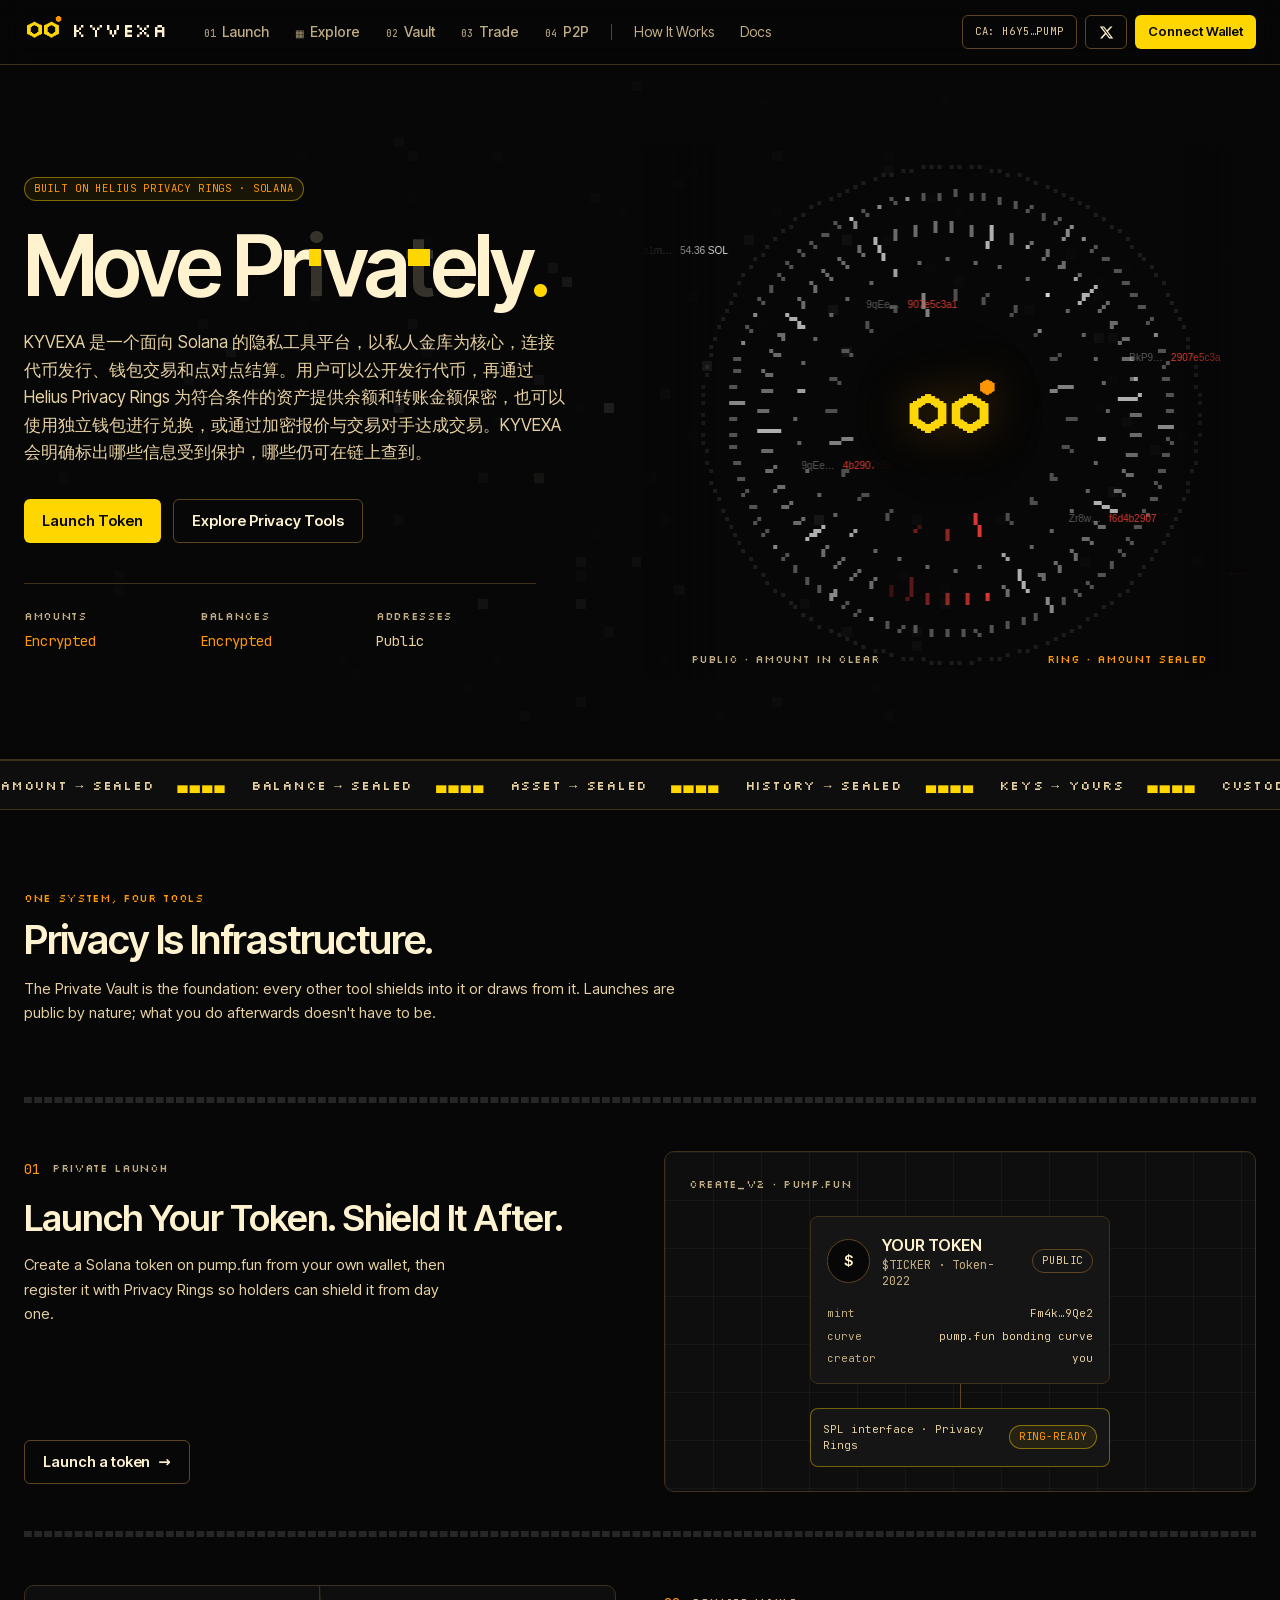
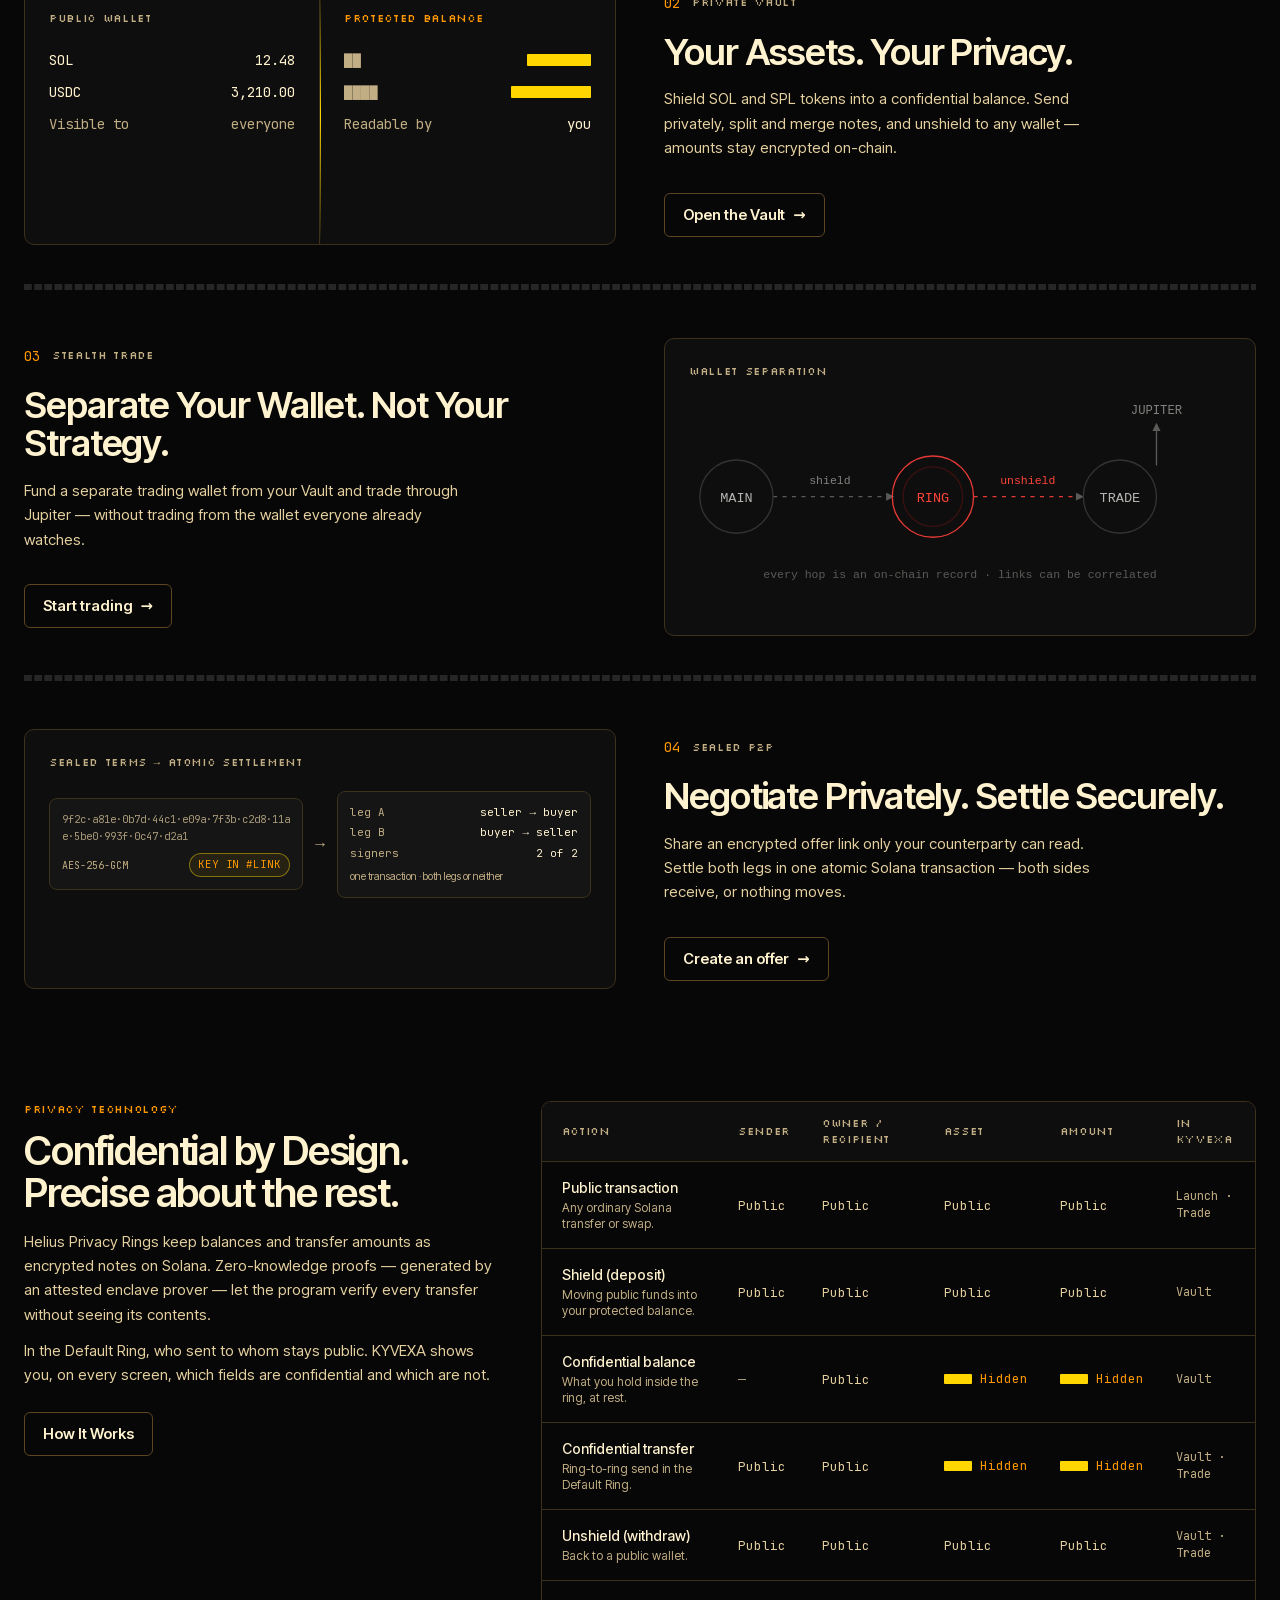
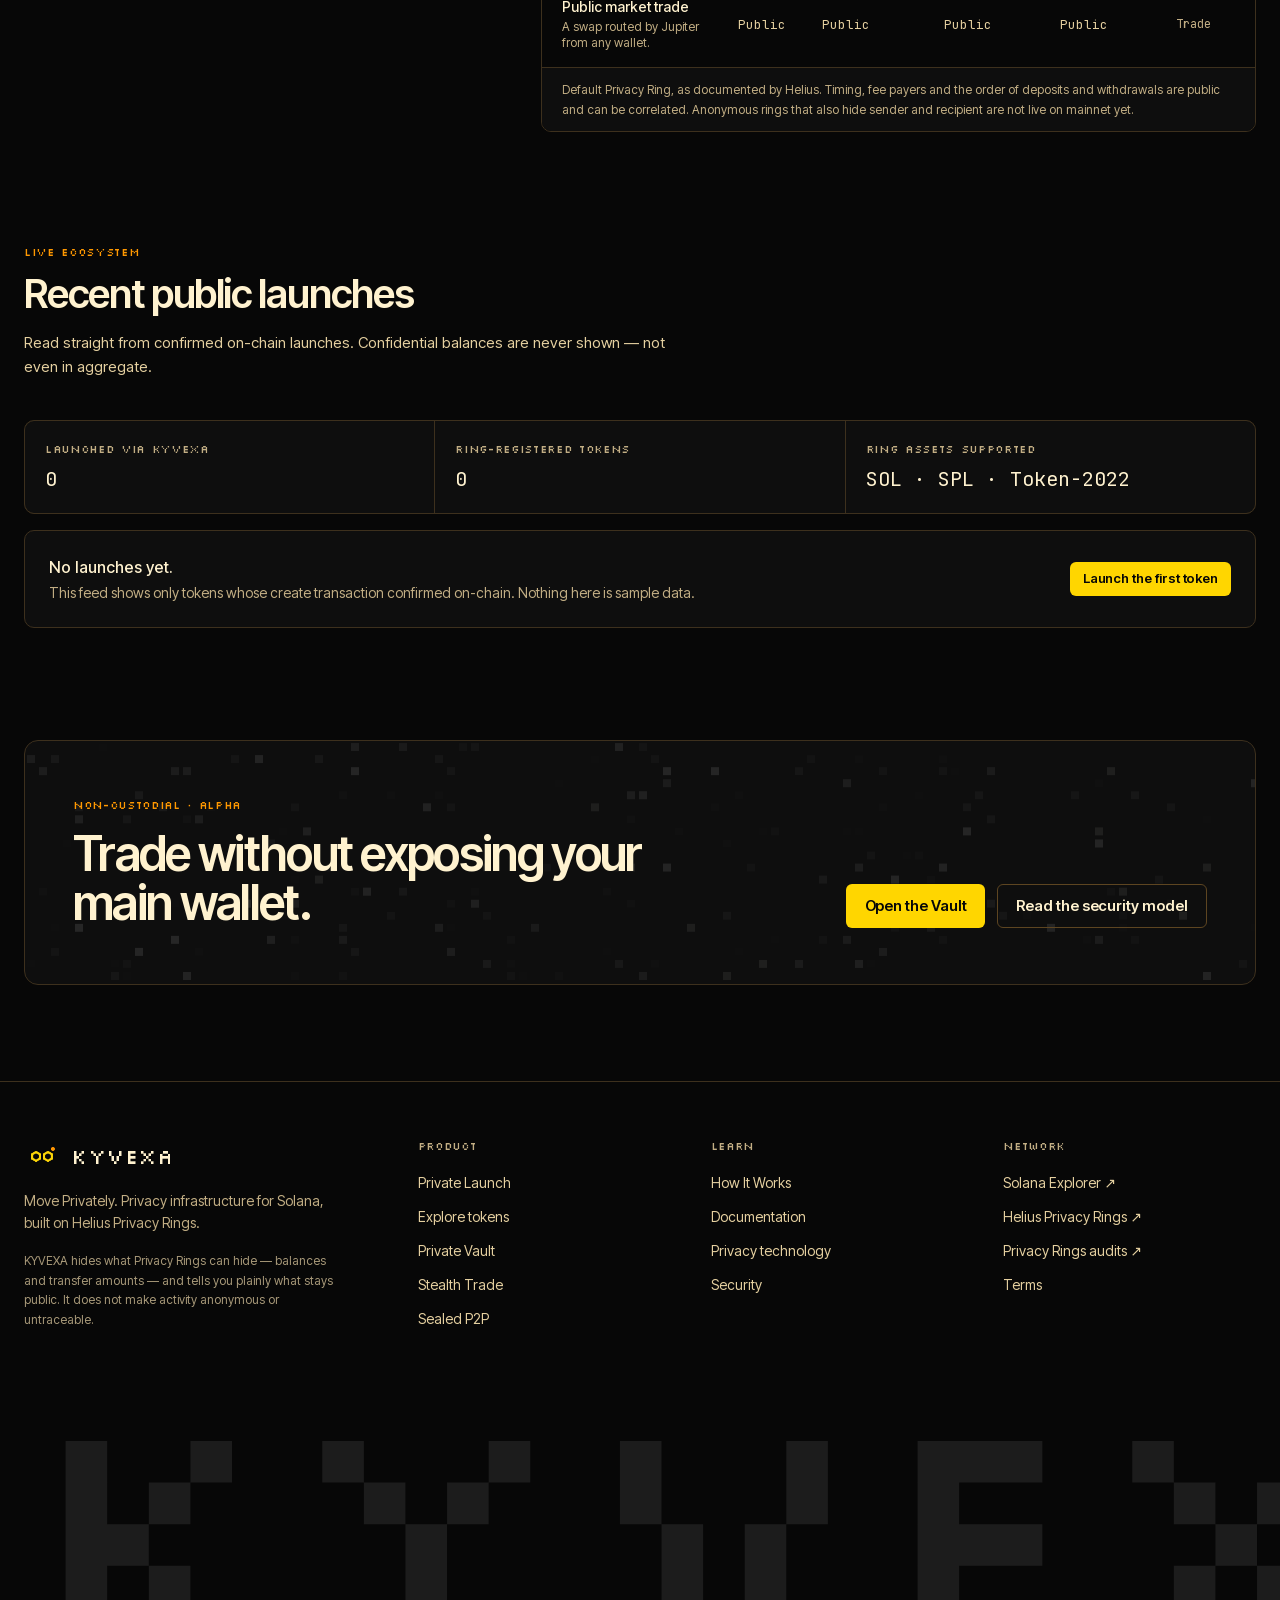
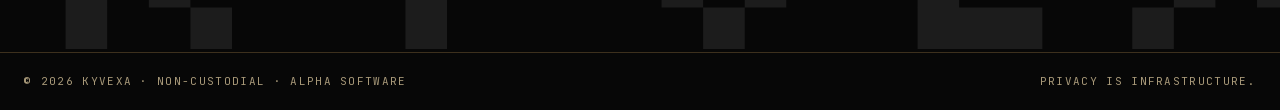
==== commit 80efbc73: "Replace the homepage introduction with the KYVEXA project copy" ====
--- a/index.html
+++ b/index.html
@@ -1 +1 @@
-<!DOCTYPE html><html lang="en" class="_07jdaW_variable BVULza_variable Nwxp5W_variable"><head><meta charSet="utf-8"/><meta name="viewport" content="width=device-width, initial-scale=1"/><link rel="stylesheet" href="_next/static/chunks/0mvtl4-lt6dqq.css" data-precedence="next"/><link rel="preload" as="script" fetchPriority="low" href="_next/static/chunks/310vm2bl3xxpt.js"/><script src="_next/static/chunks/0tz-82jdaa63a.js" async=""></script><script src="_next/static/chunks/39_j1bdzreq0m.js" async=""></script><script src="_next/static/chunks/0b8ium35djf5z.js" async=""></script><script src="_next/static/chunks/turbopack-2u1d16houkiyo.js" async=""></script><script src="_next/static/chunks/0ob28oyk-szaa.js" async=""></script><script src="_next/static/chunks/3a-avq550zklu.js" async=""></script><script src="_next/static/chunks/1bym98i0lyh_o.js" async=""></script><script src="_next/static/chunks/1tvo6ha862r_n.js" async=""></script><script src="_next/static/chunks/2kb_lkotej76x.js" async=""></script><script src="_next/static/chunks/08in8nlbj_9ds.js" async=""></script><meta name="theme-color" content="#070707"/><title>KYVEXA — Move Privately.</title><meta name="description" content="Launch tokens, protect balances, trade through separate wallets and settle P2P deals through one Solana privacy platform, built on Helius Privacy Rings."/><meta property="og:title" content="KYVEXA"/><meta property="og:description" content="Move Privately."/><meta property="og:type" content="website"/><meta name="twitter:card" content="summary_large_image"/><meta name="twitter:title" content="KYVEXA"/><meta name="twitter:description" content="Move Privately."/><link rel="icon" href="icon.svg?icon.0sf8svpd2gkin.svg" sizes="any" type="image/svg+xml"/><meta name="next-size-adjust" content=""/><script src="_next/static/chunks/0cz1d0mv5g_q7.js" noModule=""></script><link rel="stylesheet" href="project-guide.css"><script defer src="project-guide.js?v=lower-pixels-2"></script><script defer src="./hero-ring.js"></script></head><body><div hidden=""><!--$--><!--/$--></div><header class="sticky top-0 z-40 border-b border-line bg-ink/85 backdrop-blur-md"><div class="mx-auto flex h-16 max-w-[1320px] items-center gap-6 px-4 sm:px-6"><a class="shrink-0" aria-label="KYVEXA home" href="index.html"><span class="group inline-flex items-center gap-2.5 "><svg width="26" height="26" viewBox="0 0 16 16" class="text-fg" shape-rendering="crispEdges" aria-hidden="true"><rect x="2" y="3" width="1" height="1" fill="currentColor"></rect><rect x="3" y="3" width="1" height="1" fill="currentColor"></rect><rect x="4" y="3" width="1" height="1" fill="currentColor"></rect><rect x="5" y="3" width="1" height="1" fill="currentColor"></rect><rect x="10" y="3" width="1" height="1" fill="currentColor"></rect><rect x="11" y="3" width="1" height="1" fill="currentColor"></rect><rect x="12" y="3" width="1" height="1" fill="currentColor"></rect><rect x="13" y="3" width="1" height="1" fill="currentColor"></rect><rect x="2" y="4" width="1" height="1" fill="currentColor"></rect><rect x="3" y="4" width="1" height="1" fill="currentColor"></rect><rect x="4" y="4" width="1" height="1" fill="currentColor"></rect><rect x="5" y="4" width="1" height="1" fill="currentColor"></rect><rect x="10" y="4" width="1" height="1" fill="currentColor"></rect><rect x="11" y="4" width="1" height="1" fill="currentColor"></rect><rect x="12" y="4" width="1" height="1" fill="currentColor"></rect><rect x="13" y="4" width="1" height="1" fill="currentColor"></rect><rect x="2" y="5" width="1" height="1" fill="currentColor"></rect><rect x="3" y="5" width="1" height="1" fill="currentColor"></rect><rect x="12" y="5" width="1" height="1" fill="currentColor"></rect><rect x="13" y="5" width="1" height="1" fill="currentColor"></rect><rect x="2" y="6" width="1" height="1" fill="currentColor"></rect><rect x="3" y="6" width="1" height="1" fill="currentColor"></rect><rect x="12" y="6" width="1" height="1" fill="currentColor"></rect><rect x="13" y="6" width="1" height="1" fill="currentColor"></rect><rect x="2" y="7" width="1" height="1" fill="currentColor"></rect><rect x="3" y="7" width="1" height="1" fill="currentColor"></rect><rect x="6" y="7" width="1" height="1" fill="#E53935"></rect><rect x="7" y="7" width="1" height="1" fill="#E53935"></rect><rect x="8" y="7" width="1" height="1" fill="#E53935"></rect><rect x="9" y="7" width="1" height="1" fill="#E53935"></rect><rect x="12" y="7" width="1" height="1" fill="currentColor"></rect><rect x="13" y="7" width="1" height="1" fill="currentColor"></rect><rect x="2" y="8" width="1" height="1" fill="currentColor"></rect><rect x="3" y="8" width="1" height="1" fill="currentColor"></rect><rect x="6" y="8" width="1" height="1" fill="#E53935"></rect><rect x="7" y="8" width="1" height="1" fill="#E53935"></rect><rect x="8" y="8" width="1" height="1" fill="#E53935"></rect><rect x="9" y="8" width="1" height="1" fill="#E53935"></rect><rect x="12" y="8" width="1" height="1" fill="currentColor"></rect><rect x="13" y="8" width="1" height="1" fill="currentColor"></rect><rect x="2" y="9" width="1" height="1" fill="currentColor"></rect><rect x="3" y="9" width="1" height="1" fill="currentColor"></rect><rect x="12" y="9" width="1" height="1" fill="currentColor"></rect><rect x="13" y="9" width="1" height="1" fill="currentColor"></rect><rect x="2" y="10" width="1" height="1" fill="currentColor"></rect><rect x="3" y="10" width="1" height="1" fill="currentColor"></rect><rect x="12" y="10" width="1" height="1" fill="currentColor"></rect><rect x="13" y="10" width="1" height="1" fill="currentColor"></rect><rect x="2" y="11" width="1" height="1" fill="currentColor"></rect><rect x="3" y="11" width="1" height="1" fill="currentColor"></rect><rect x="4" y="11" width="1" height="1" fill="currentColor"></rect><rect x="5" y="11" width="1" height="1" fill="currentColor"></rect><rect x="10" y="11" width="1" height="1" fill="currentColor"></rect><rect x="11" y="11" width="1" height="1" fill="currentColor"></rect><rect x="12" y="11" width="1" height="1" fill="currentColor"></rect><rect x="13" y="11" width="1" height="1" fill="currentColor"></rect><rect x="2" y="12" width="1" height="1" fill="currentColor"></rect><rect x="3" y="12" width="1" height="1" fill="currentColor"></rect><rect x="4" y="12" width="1" height="1" fill="currentColor"></rect><rect x="5" y="12" width="1" height="1" fill="currentColor"></rect><rect x="10" y="12" width="1" height="1" fill="currentColor"></rect><rect x="11" y="12" width="1" height="1" fill="currentColor"></rect><rect x="12" y="12" width="1" height="1" fill="currentColor"></rect><rect x="13" y="12" width="1" height="1" fill="currentColor"></rect></svg><span class="font-pixel text-[19px] leading-none tracking-[0.08em] text-fg">KYVEXA</span></span></a><nav class="hidden items-center gap-0.5 lg:flex"><a class="whitespace-nowrap rounded-md px-3 py-2 text-sm font-medium transition-colors text-mute hover:text-fg" href="launch/index.html"><span class="num mr-1.5 text-[10px] text-dim">01</span>Launch</a><a class="whitespace-nowrap rounded-md px-3 py-2 text-sm font-medium transition-colors text-mute hover:text-fg" href="explore/index.html"><span class="num mr-1.5 text-[10px] text-dim">▦</span>Explore</a><a class="whitespace-nowrap rounded-md px-3 py-2 text-sm font-medium transition-colors text-mute hover:text-fg" href="vault/index.html"><span class="num mr-1.5 text-[10px] text-dim">02</span>Vault</a><a class="whitespace-nowrap rounded-md px-3 py-2 text-sm font-medium transition-colors text-mute hover:text-fg" href="trade/index.html"><span class="num mr-1.5 text-[10px] text-dim">03</span>Trade</a><a class="whitespace-nowrap rounded-md px-3 py-2 text-sm font-medium transition-colors text-mute hover:text-fg" href="p2p/index.html"><span class="num mr-1.5 text-[10px] text-dim">04</span>P2P</a><span class="mx-2 hidden h-4 w-px bg-line-2 xl:block"></span><a class="hidden whitespace-nowrap rounded-md px-3 py-2 text-sm transition-colors xl:block text-mute hover:text-fg" href="how-it-works/index.html">How It Works</a><a class="hidden whitespace-nowrap rounded-md px-3 py-2 text-sm transition-colors xl:block text-mute hover:text-fg" href="docs/index.html">Docs</a></nav><div class="ml-auto flex items-center gap-2"><button class="chip h-[2.1rem] rounded-md px-3 hover:border-fg-2 hover:text-fg hidden xl:inline-flex" title="H6y5mDHewKBtGeDVdpNemTqpN7zH9mrTw9FfDbiwpump">CA: H6y5…pump</button><a href="https://x.com/nullcrypted" target="_blank" rel="noreferrer" class="btn btn-ghost btn-sm hidden sm:inline-flex" aria-label="KYVEXA on X"><svg viewBox="0 0 24 24" class="h-[15px] w-[15px]" fill="currentColor" aria-hidden="true"><path d="M18.244 2.25h3.308l-7.227 8.26 8.502 11.24H16.17l-5.214-6.817L4.99 21.75H1.68l7.73-8.835L1.254 2.25H8.08l4.713 6.231zm-1.161 17.52h1.833L7.084 4.126H5.117z"></path></svg></a><button class="btn btn-primary btn-sm  hidden sm:inline-flex">Connect Wallet</button><button class="btn btn-ghost btn-sm xl:hidden" aria-label="Menu" aria-expanded="false">☰</button></div></div></header><main><section class="relative overflow-hidden border-b border-line"><div class="absolute inset-0 [mask-image:radial-gradient(ellipse_at_center,black,transparent_80%)]"><canvas class="pointer-events-none h-full w-full " aria-hidden="true"></canvas></div><div class="relative mx-auto grid max-w-[1320px] items-center gap-8 px-4 pb-14 pt-14 sm:px-6 lg:grid-cols-[1fr_1.05fr] lg:pb-20 lg:pt-20"><div><div class="chip chip-private">Built on Helius Privacy Rings · Solana</div><h1 class="mt-6 text-[clamp(2.6rem,6.6vw,5.4rem)] font-semibold leading-[0.95] tracking-[-0.045em]">Move <span class="whitespace-nowrap " aria-label="Privately"><span aria-hidden="true">P</span><span aria-hidden="true">r</span><span aria-hidden="true">i</span><span aria-hidden="true">v</span><span aria-hidden="true">a</span><span aria-hidden="true">t</span><span aria-hidden="true">e</span><span aria-hidden="true">l</span><span aria-hidden="true">y</span></span><span class="text-signal">.</span></h1><p class="mt-6 max-w-[34rem] text-[17px] leading-relaxed text-fg-2">Launch tokens, protect balances, trade through separate wallets and settle P2P deals through one Solana privacy platform.</p><div class="mt-8 flex flex-wrap gap-3"><a class="btn btn-primary" href="launch/index.html">Launch Token</a><a class="btn btn-ghost" href="vault/index.html">Explore Privacy Tools</a></div><dl class="mt-10 grid max-w-lg grid-cols-3 gap-4 border-t border-line pt-6"><div><dt class="label">Amounts</dt><dd class="num mt-1.5 text-sm text-signal-hi"><span class="" aria-label="Encrypted"><span aria-hidden="true"><span style="opacity:0.12">E</span><span style="opacity:0.12">n</span><span style="opacity:0.12">c</span><span style="opacity:0.12">r</span><span style="opacity:0.12">y</span><span style="opacity:0.12">p</span><span style="opacity:0.12">t</span><span style="opacity:0.12">e</span><span style="opacity:0.12">d</span></span></span></dd></div><div><dt class="label">Balances</dt><dd class="num mt-1.5 text-sm text-signal-hi"><span class="" aria-label="Encrypted"><span aria-hidden="true"><span style="opacity:0.12">E</span><span style="opacity:0.12">n</span><span style="opacity:0.12">c</span><span style="opacity:0.12">r</span><span style="opacity:0.12">y</span><span style="opacity:0.12">p</span><span style="opacity:0.12">t</span><span style="opacity:0.12">e</span><span style="opacity:0.12">d</span></span></span></dd></div><div><dt class="label">Addresses</dt><dd class="num mt-1.5 text-sm text-fg-2"><span class="" aria-label="Public"><span aria-hidden="true"><span style="opacity:0.12">P</span><span style="opacity:0.12">u</span><span style="opacity:0.12">b</span><span style="opacity:0.12">l</span><span style="opacity:0.12">i</span><span style="opacity:0.12">c</span></span></span></dd></div></dl></div><div class="relative aspect-[1.15/1] w-full"><div class="relative h-full w-full"><canvas class="absolute inset-0 h-full w-full" aria-hidden="true"></canvas><div class="pointer-events-none absolute inset-0 flex items-center justify-center"><svg width="96" height="96" viewBox="0 0 16 16" class="text-fg drop-shadow-[0_0_40px_rgba(229,57,53,0.25)]" shape-rendering="crispEdges" aria-hidden="true"><rect x="2" y="3" width="1" height="1" fill="currentColor"></rect><rect x="3" y="3" width="1" height="1" fill="currentColor"></rect><rect x="4" y="3" width="1" height="1" fill="currentColor"></rect><rect x="5" y="3" width="1" height="1" fill="currentColor"></rect><rect x="10" y="3" width="1" height="1" fill="currentColor"></rect><rect x="11" y="3" width="1" height="1" fill="currentColor"></rect><rect x="12" y="3" width="1" height="1" fill="currentColor"></rect><rect x="13" y="3" width="1" height="1" fill="currentColor"></rect><rect x="2" y="4" width="1" height="1" fill="currentColor"></rect><rect x="3" y="4" width="1" height="1" fill="currentColor"></rect><rect x="4" y="4" width="1" height="1" fill="currentColor"></rect><rect x="5" y="4" width="1" height="1" fill="currentColor"></rect><rect x="10" y="4" width="1" height="1" fill="currentColor"></rect><rect x="11" y="4" width="1" height="1" fill="currentColor"></rect><rect x="12" y="4" width="1" height="1" fill="currentColor"></rect><rect x="13" y="4" width="1" height="1" fill="currentColor"></rect><rect x="2" y="5" width="1" height="1" fill="currentColor"></rect><rect x="3" y="5" width="1" height="1" fill="currentColor"></rect><rect x="12" y="5" width="1" height="1" fill="currentColor"></rect><rect x="13" y="5" width="1" height="1" fill="currentColor"></rect><rect x="2" y="6" width="1" height="1" fill="currentColor"></rect><rect x="3" y="6" width="1" height="1" fill="currentColor"></rect><rect x="12" y="6" width="1" height="1" fill="currentColor"></rect><rect x="13" y="6" width="1" height="1" fill="currentColor"></rect><rect x="2" y="7" width="1" height="1" fill="currentColor"></rect><rect x="3" y="7" width="1" height="1" fill="currentColor"></rect><rect x="6" y="7" width="1" height="1" fill="#E53935"></rect><rect x="7" y="7" width="1" height="1" fill="#E53935"></rect><rect x="8" y="7" width="1" height="1" fill="#E53935"></rect><rect x="9" y="7" width="1" height="1" fill="#E53935"></rect><rect x="12" y="7" width="1" height="1" fill="currentColor"></rect><rect x="13" y="7" width="1" height="1" fill="currentColor"></rect><rect x="2" y="8" width="1" height="1" fill="currentColor"></rect><rect x="3" y="8" width="1" height="1" fill="currentColor"></rect><rect x="6" y="8" width="1" height="1" fill="#E53935"></rect><rect x="7" y="8" width="1" height="1" fill="#E53935"></rect><rect x="8" y="8" width="1" height="1" fill="#E53935"></rect><rect x="9" y="8" width="1" height="1" fill="#E53935"></rect><rect x="12" y="8" width="1" height="1" fill="currentColor"></rect><rect x="13" y="8" width="1" height="1" fill="currentColor"></rect><rect x="2" y="9" width="1" height="1" fill="currentColor"></rect><rect x="3" y="9" width="1" height="1" fill="currentColor"></rect><rect x="12" y="9" width="1" height="1" fill="currentColor"></rect><rect x="13" y="9" width="1" height="1" fill="currentColor"></rect><rect x="2" y="10" width="1" height="1" fill="currentColor"></rect><rect x="3" y="10" width="1" height="1" fill="currentColor"></rect><rect x="12" y="10" width="1" height="1" fill="currentColor"></rect><rect x="13" y="10" width="1" height="1" fill="currentColor"></rect><rect x="2" y="11" width="1" height="1" fill="currentColor"></rect><rect x="3" y="11" width="1" height="1" fill="currentColor"></rect><rect x="4" y="11" width="1" height="1" fill="currentColor"></rect><rect x="5" y="11" width="1" height="1" fill="currentColor"></rect><rect x="10" y="11" width="1" height="1" fill="currentColor"></rect><rect x="11" y="11" width="1" height="1" fill="currentColor"></rect><rect x="12" y="11" width="1" height="1" fill="currentColor"></rect><rect x="13" y="11" width="1" height="1" fill="currentColor"></rect><rect x="2" y="12" width="1" height="1" fill="currentColor"></rect><rect x="3" y="12" width="1" height="1" fill="currentColor"></rect><rect x="4" y="12" width="1" height="1" fill="currentColor"></rect><rect x="5" y="12" width="1" height="1" fill="currentColor"></rect><rect x="10" y="12" width="1" height="1" fill="currentColor"></rect><rect x="11" y="12" width="1" height="1" fill="currentColor"></rect><rect x="12" y="12" width="1" height="1" fill="currentColor"></rect><rect x="13" y="12" width="1" height="1" fill="currentColor"></rect></svg></div><div class="pointer-events-none absolute inset-x-0 bottom-3 flex justify-between px-[8%]"><span class="label">Public<span class="hidden sm:inline"> · amount in clear</span></span><span class="label text-signal-hi">Ring<span class="hidden sm:inline"> · amount sealed</span></span></div></div></div></div></section><div class="relative overflow-hidden border-y border-line bg-ink-2 py-3" aria-hidden="true"><div class="marquee flex w-max items-center gap-6 whitespace-nowrap"><span class="font-pixel text-[13px] tracking-[0.06em] text-fg-2">AMOUNT → SEALED</span><span class="text-[13px] tracking-[0.18em] text-signal">▄▄▄▄</span><span class="font-pixel text-[13px] tracking-[0.06em] text-fg-2">BALANCE → SEALED</span><span class="text-[13px] tracking-[0.18em] text-signal">▄▄▄▄</span><span class="font-pixel text-[13px] tracking-[0.06em] text-fg-2">ASSET → SEALED</span><span class="text-[13px] tracking-[0.18em] text-signal">▄▄▄▄</span><span class="font-pixel text-[13px] tracking-[0.06em] text-fg-2">HISTORY → SEALED</span><span class="text-[13px] tracking-[0.18em] text-signal">▄▄▄▄</span><span class="font-pixel text-[13px] tracking-[0.06em] text-fg-2">KEYS → YOURS</span><span class="text-[13px] tracking-[0.18em] text-signal">▄▄▄▄</span><span class="font-pixel text-[13px] tracking-[0.06em] text-fg-2">CUSTODY → NONE</span><span class="text-[13px] tracking-[0.18em] text-signal">▄▄▄▄</span><span><span class="font-pixel text-[13px] tracking-[0.06em] text-fg-2">AMOUNT → SEALED</span></span><span><span class="text-[13px] tracking-[0.18em] text-signal">▄▄▄▄</span></span><span><span class="font-pixel text-[13px] tracking-[0.06em] text-fg-2">BALANCE → SEALED</span></span><span><span class="text-[13px] tracking-[0.18em] text-signal">▄▄▄▄</span></span><span><span class="font-pixel text-[13px] tracking-[0.06em] text-fg-2">ASSET → SEALED</span></span><span><span class="text-[13px] tracking-[0.18em] text-signal">▄▄▄▄</span></span><span><span class="font-pixel text-[13px] tracking-[0.06em] text-fg-2">HISTORY → SEALED</span></span><span><span class="text-[13px] tracking-[0.18em] text-signal">▄▄▄▄</span></span><span><span class="font-pixel text-[13px] tracking-[0.06em] text-fg-2">KEYS → YOURS</span></span><span><span class="text-[13px] tracking-[0.18em] text-signal">▄▄▄▄</span></span><span><span class="font-pixel text-[13px] tracking-[0.06em] text-fg-2">CUSTODY → NONE</span></span><span><span class="text-[13px] tracking-[0.18em] text-signal">▄▄▄▄</span></span></div></div><section data-kyvexa-pixels="" class="mx-auto max-w-[1320px] px-4 pt-20 sm:px-6"><div class=""><div class="label mb-3 text-signal-hi">One system, four tools</div><h2 class="text-[clamp(1.6rem,3.2vw,2.5rem)] font-semibold leading-[1.05] tracking-[-0.03em] text-fg"><span class="" aria-label="Privacy Is Infrastructure."><span aria-hidden="true"><span style="opacity:0.12">P</span><span style="opacity:0.12">r</span><span style="opacity:0.12">i</span><span style="opacity:0.12">v</span><span style="opacity:0.12">a</span><span style="opacity:0.12">c</span><span style="opacity:0.12">y</span> <span style="opacity:0.12">I</span><span style="opacity:0.12">s</span> <span style="opacity:0.12">I</span><span style="opacity:0.12">n</span><span style="opacity:0.12">f</span><span style="opacity:0.12">r</span><span style="opacity:0.12">a</span><span style="opacity:0.12">s</span><span style="opacity:0.12">t</span><span style="opacity:0.12">r</span><span style="opacity:0.12">u</span><span style="opacity:0.12">c</span><span style="opacity:0.12">t</span><span style="opacity:0.12">u</span><span style="opacity:0.12">r</span><span style="opacity:0.12">e</span><span style="opacity:0.12">.</span></span></span></h2><div class="mt-4 max-w-2xl text-[15px] leading-relaxed text-fg-2">The Private Vault is the foundation: every other tool shields into it or draws from it. Launches are public by nature; what you do afterwards doesn&#x27;t have to be.</div></div><div class="mt-14 space-y-6"><article class="grid items-stretch gap-6 pt-2 lg:grid-cols-2 lg:gap-12"><div class="blocks text-[13px] leading-none lg:col-span-2" aria-hidden="true">▄▄▄▄▄▄▄▄▄▄▄▄▄▄▄▄▄▄▄▄▄▄▄▄▄▄▄▄▄▄▄▄▄▄▄▄▄▄▄▄▄▄▄▄▄▄▄▄▄▄▄▄▄▄▄▄▄▄▄▄▄▄▄▄▄▄▄▄▄▄▄▄▄▄▄▄▄▄▄▄▄▄▄▄▄▄▄▄▄▄▄▄▄▄▄▄▄▄▄▄▄▄▄▄▄▄▄▄▄▄▄▄▄▄▄▄▄▄▄▄▄▄▄▄▄▄▄▄▄▄▄▄▄▄▄▄▄▄▄▄▄▄▄▄▄▄▄▄▄▄▄▄▄▄▄▄▄▄▄▄</div><div class="flex flex-col justify-between py-2 "><div><div class="flex items-center gap-3"><span class="num text-sm text-signal-hi">01</span><span class="label">Private Launch</span></div><h3 class="mt-5 text-[clamp(1.6rem,3vw,2.3rem)] font-semibold leading-[1.05] tracking-[-0.03em]"><span class="" aria-label="Launch Your Token. Shield It After."><span aria-hidden="true"><span style="opacity:0.12">L</span><span style="opacity:0.12">a</span><span style="opacity:0.12">u</span><span style="opacity:0.12">n</span><span style="opacity:0.12">c</span><span style="opacity:0.12">h</span> <span style="opacity:0.12">Y</span><span style="opacity:0.12">o</span><span style="opacity:0.12">u</span><span style="opacity:0.12">r</span> <span style="opacity:0.12">T</span><span style="opacity:0.12">o</span><span style="opacity:0.12">k</span><span style="opacity:0.12">e</span><span style="opacity:0.12">n</span><span style="opacity:0.12">.</span> <span style="opacity:0.12">S</span><span style="opacity:0.12">h</span><span style="opacity:0.12">i</span><span style="opacity:0.12">e</span><span style="opacity:0.12">l</span><span style="opacity:0.12">d</span> <span style="opacity:0.12">I</span><span style="opacity:0.12">t</span> <span style="opacity:0.12">A</span><span style="opacity:0.12">f</span><span style="opacity:0.12">t</span><span style="opacity:0.12">e</span><span style="opacity:0.12">r</span><span style="opacity:0.12">.</span></span></span></h3><p class="mt-4 max-w-md text-[15px] leading-relaxed text-fg-2">Create a Solana token on pump.fun from your own wallet, then register it with Privacy Rings so holders can shield it from day one.</p></div><a class="btn btn-ghost mt-8 w-fit" href="launch/index.html">Launch a token<!-- --> <span aria-hidden="true">→</span></a></div><div class="relative h-full min-h-[260px] overflow-hidden rounded-[10px] border border-line bg-ink-2 grid-bg p-6"><div class="label">create_v2 · pump.fun</div><div class="mx-auto mt-6 w-[min(100%,300px)]"><div class="panel-2 p-4"><div class="flex items-center gap-3"><div class="grid h-11 w-11 place-items-center rounded-full border border-line-2 bg-ink text-sm font-semibold">$</div><div><div class="font-semibold">YOUR TOKEN</div><div class="num text-xs text-mute">$TICKER · Token-2022</div></div><span class="chip chip-public ml-auto">Public</span></div><div class="num mt-4 space-y-1.5 text-[11px] text-fg-2"><div class="flex justify-between"><span class="text-mute">mint</span><span>Fm4k…9Qe2</span></div><div class="flex justify-between"><span class="text-mute">curve</span><span>pump.fun bonding curve</span></div><div class="flex justify-between"><span class="text-mute">creator</span><span>you</span></div></div></div><div class="mx-auto h-6 w-px bg-line-2"></div><div class="panel-2 flex items-center justify-between border-signal/40 p-3"><span class="num text-[11px] text-fg-2">SPL interface · Privacy Rings</span><span class="chip chip-private">Ring-ready</span></div></div></div></article><article class="grid items-stretch gap-6 pt-2 lg:grid-cols-2 lg:gap-12"><div class="blocks text-[13px] leading-none lg:col-span-2" aria-hidden="true">▄▄▄▄▄▄▄▄▄▄▄▄▄▄▄▄▄▄▄▄▄▄▄▄▄▄▄▄▄▄▄▄▄▄▄▄▄▄▄▄▄▄▄▄▄▄▄▄▄▄▄▄▄▄▄▄▄▄▄▄▄▄▄▄▄▄▄▄▄▄▄▄▄▄▄▄▄▄▄▄▄▄▄▄▄▄▄▄▄▄▄▄▄▄▄▄▄▄▄▄▄▄▄▄▄▄▄▄▄▄▄▄▄▄▄▄▄▄▄▄▄▄▄▄▄▄▄▄▄▄▄▄▄▄▄▄▄▄▄▄▄▄▄▄▄▄▄▄▄▄▄▄▄▄▄▄▄▄▄▄</div><div class="flex flex-col justify-between py-2 lg:order-2"><div><div class="flex items-center gap-3"><span class="num text-sm text-signal-hi">02</span><span class="label">Private Vault</span></div><h3 class="mt-5 text-[clamp(1.6rem,3vw,2.3rem)] font-semibold leading-[1.05] tracking-[-0.03em]"><span class="" aria-label="Your Assets. Your Privacy."><span aria-hidden="true"><span style="opacity:0.12">Y</span><span style="opacity:0.12">o</span><span style="opacity:0.12">u</span><span style="opacity:0.12">r</span> <span style="opacity:0.12">A</span><span style="opacity:0.12">s</span><span style="opacity:0.12">s</span><span style="opacity:0.12">e</span><span style="opacity:0.12">t</span><span style="opacity:0.12">s</span><span style="opacity:0.12">.</span> <span style="opacity:0.12">Y</span><span style="opacity:0.12">o</span><span style="opacity:0.12">u</span><span style="opacity:0.12">r</span> <span style="opacity:0.12">P</span><span style="opacity:0.12">r</span><span style="opacity:0.12">i</span><span style="opacity:0.12">v</span><span style="opacity:0.12">a</span><span style="opacity:0.12">c</span><span style="opacity:0.12">y</span><span style="opacity:0.12">.</span></span></span></h3><p class="mt-4 max-w-md text-[15px] leading-relaxed text-fg-2">Shield SOL and SPL tokens into a confidential balance. Send privately, split and merge notes, and unshield to any wallet — amounts stay encrypted on-chain.</p></div><a class="btn btn-ghost mt-8 w-fit" href="vault/index.html">Open the Vault<!-- --> <span aria-hidden="true">→</span></a></div><div class="relative grid h-full min-h-[260px] grid-cols-2 overflow-hidden rounded-[10px] border border-line bg-ink-2"><div class="border-r border-line p-6"><div class="label">Public wallet</div><div class="num mt-6 space-y-3 text-sm"><div class="flex justify-between"><span>SOL</span><span>12.48</span></div><div class="flex justify-between"><span>USDC</span><span>3,210.00</span></div><div class="flex justify-between text-mute"><span>Visible to</span><span>everyone</span></div></div></div><div class="relative p-6"><div class="label text-signal-hi">Protected balance</div><div class="num mt-6 space-y-3 text-sm"><div class="flex items-center justify-between"><span class="text-mute">██</span><span class="redact h-3 w-16"></span></div><div class="flex items-center justify-between"><span class="text-mute">████</span><span class="redact h-3 w-20"></span></div><div class="flex justify-between text-mute"><span>Readable by</span><span class="text-fg">you</span></div></div><div class="absolute inset-y-0 left-0 w-px bg-gradient-to-b from-transparent via-signal to-transparent"></div></div></div></article><article class="grid items-stretch gap-6 pt-2 lg:grid-cols-2 lg:gap-12"><div class="blocks text-[13px] leading-none lg:col-span-2" aria-hidden="true">▄▄▄▄▄▄▄▄▄▄▄▄▄▄▄▄▄▄▄▄▄▄▄▄▄▄▄▄▄▄▄▄▄▄▄▄▄▄▄▄▄▄▄▄▄▄▄▄▄▄▄▄▄▄▄▄▄▄▄▄▄▄▄▄▄▄▄▄▄▄▄▄▄▄▄▄▄▄▄▄▄▄▄▄▄▄▄▄▄▄▄▄▄▄▄▄▄▄▄▄▄▄▄▄▄▄▄▄▄▄▄▄▄▄▄▄▄▄▄▄▄▄▄▄▄▄▄▄▄▄▄▄▄▄▄▄▄▄▄▄▄▄▄▄▄▄▄▄▄▄▄▄▄▄▄▄▄▄▄▄</div><div class="flex flex-col justify-between py-2 "><div><div class="flex items-center gap-3"><span class="num text-sm text-signal-hi">03</span><span class="label">Stealth Trade</span></div><h3 class="mt-5 text-[clamp(1.6rem,3vw,2.3rem)] font-semibold leading-[1.05] tracking-[-0.03em]"><span class="" aria-label="Separate Your Wallet. Not Your Strategy."><span aria-hidden="true"><span style="opacity:0.12">S</span><span style="opacity:0.12">e</span><span style="opacity:0.12">p</span><span style="opacity:0.12">a</span><span style="opacity:0.12">r</span><span style="opacity:0.12">a</span><span style="opacity:0.12">t</span><span style="opacity:0.12">e</span> <span style="opacity:0.12">Y</span><span style="opacity:0.12">o</span><span style="opacity:0.12">u</span><span style="opacity:0.12">r</span> <span style="opacity:0.12">W</span><span style="opacity:0.12">a</span><span style="opacity:0.12">l</span><span style="opacity:0.12">l</span><span style="opacity:0.12">e</span><span style="opacity:0.12">t</span><span style="opacity:0.12">.</span> <span style="opacity:0.12">N</span><span style="opacity:0.12">o</span><span style="opacity:0.12">t</span> <span style="opacity:0.12">Y</span><span style="opacity:0.12">o</span><span style="opacity:0.12">u</span><span style="opacity:0.12">r</span> <span style="opacity:0.12">S</span><span style="opacity:0.12">t</span><span style="opacity:0.12">r</span><span style="opacity:0.12">a</span><span style="opacity:0.12">t</span><span style="opacity:0.12">e</span><span style="opacity:0.12">g</span><span style="opacity:0.12">y</span><span style="opacity:0.12">.</span></span></span></h3><p class="mt-4 max-w-md text-[15px] leading-relaxed text-fg-2">Fund a separate trading wallet from your Vault and trade through Jupiter — without trading from the wallet everyone already watches.</p></div><a class="btn btn-ghost mt-8 w-fit" href="trade/index.html">Start trading<!-- --> <span aria-hidden="true">→</span></a></div><div class="relative h-full min-h-[260px] overflow-hidden rounded-[10px] border border-line bg-ink-2 p-6"><div class="label">Wallet separation</div><svg viewBox="0 0 400 150" class="mt-4 w-full" aria-hidden="true"><defs><marker id="ar" viewBox="0 0 8 8" refX="6" refY="4" markerWidth="6" markerHeight="6" orient="auto"><path d="M0 0L8 4L0 8z" fill="#5a5a57"></path></marker></defs><line x1="62" y1="75" x2="150" y2="75" stroke="#5a5a57" stroke-dasharray="3 4" marker-end="url(#ar)"></line><line x1="210" y1="75" x2="290" y2="75" stroke="#E53935" stroke-dasharray="3 4" marker-end="url(#ar)"></line><line x1="345" y1="52" x2="345" y2="22" stroke="#5a5a57" marker-end="url(#ar)"></line><circle cx="35" cy="75" r="27" fill="none" stroke="#333"></circle><circle cx="180" cy="75" r="30" fill="none" stroke="#E53935"></circle><circle cx="180" cy="75" r="22" fill="none" stroke="#3a1110"></circle><circle cx="318" cy="75" r="27" fill="none" stroke="#333"></circle><text x="35" y="79" text-anchor="middle" font-size="10" fill="#b4b4b0" font-family="monospace">MAIN</text><text x="180" y="79" text-anchor="middle" font-size="10" fill="#ff453a" font-family="monospace">RING</text><text x="318" y="79" text-anchor="middle" font-size="10" fill="#b4b4b0" font-family="monospace">TRADE</text><text x="345" y="14" text-anchor="middle" font-size="9" fill="#82827e" font-family="monospace">JUPITER</text><text x="104" y="66" text-anchor="middle" font-size="8.5" fill="#82827e" font-family="monospace">shield</text><text x="250" y="66" text-anchor="middle" font-size="8.5" fill="#ff453a" font-family="monospace">unshield</text><text x="200" y="135" text-anchor="middle" font-size="8.5" fill="#5a5a57" font-family="monospace">every hop is an on-chain record · links can be correlated</text></svg><span class="grid h-14 w-14 place-items-center rounded-full border text-[10px] num hidden"></span></div></article><article class="grid items-stretch gap-6 pt-2 lg:grid-cols-2 lg:gap-12"><div class="blocks text-[13px] leading-none lg:col-span-2" aria-hidden="true">▄▄▄▄▄▄▄▄▄▄▄▄▄▄▄▄▄▄▄▄▄▄▄▄▄▄▄▄▄▄▄▄▄▄▄▄▄▄▄▄▄▄▄▄▄▄▄▄▄▄▄▄▄▄▄▄▄▄▄▄▄▄▄▄▄▄▄▄▄▄▄▄▄▄▄▄▄▄▄▄▄▄▄▄▄▄▄▄▄▄▄▄▄▄▄▄▄▄▄▄▄▄▄▄▄▄▄▄▄▄▄▄▄▄▄▄▄▄▄▄▄▄▄▄▄▄▄▄▄▄▄▄▄▄▄▄▄▄▄▄▄▄▄▄▄▄▄▄▄▄▄▄▄▄▄▄▄▄▄▄</div><div class="flex flex-col justify-between py-2 lg:order-2"><div><div class="flex items-center gap-3"><span class="num text-sm text-signal-hi">04</span><span class="label">Sealed P2P</span></div><h3 class="mt-5 text-[clamp(1.6rem,3vw,2.3rem)] font-semibold leading-[1.05] tracking-[-0.03em]"><span class="" aria-label="Negotiate Privately. Settle Securely."><span aria-hidden="true"><span style="opacity:0.12">N</span><span style="opacity:0.12">e</span><span style="opacity:0.12">g</span><span style="opacity:0.12">o</span><span style="opacity:0.12">t</span><span style="opacity:0.12">i</span><span style="opacity:0.12">a</span><span style="opacity:0.12">t</span><span style="opacity:0.12">e</span> <span style="opacity:0.12">P</span><span style="opacity:0.12">r</span><span style="opacity:0.12">i</span><span style="opacity:0.12">v</span><span style="opacity:0.12">a</span><span style="opacity:0.12">t</span><span style="opacity:0.12">e</span><span style="opacity:0.12">l</span><span style="opacity:0.12">y</span><span style="opacity:0.12">.</span> <span style="opacity:0.12">S</span><span style="opacity:0.12">e</span><span style="opacity:0.12">t</span><span style="opacity:0.12">t</span><span style="opacity:0.12">l</span><span style="opacity:0.12">e</span> <span style="opacity:0.12">S</span><span style="opacity:0.12">e</span><span style="opacity:0.12">c</span><span style="opacity:0.12">u</span><span style="opacity:0.12">r</span><span style="opacity:0.12">e</span><span style="opacity:0.12">l</span><span style="opacity:0.12">y</span><span style="opacity:0.12">.</span></span></span></h3><p class="mt-4 max-w-md text-[15px] leading-relaxed text-fg-2">Share an encrypted offer link only your counterparty can read. Settle both legs in one atomic Solana transaction — both sides receive, or nothing moves.</p></div><a class="btn btn-ghost mt-8 w-fit" href="p2p/index.html">Create an offer<!-- --> <span aria-hidden="true">→</span></a></div><div class="relative h-full min-h-[260px] overflow-hidden rounded-[10px] border border-line bg-ink-2 p-6"><div class="label">Sealed terms → atomic settlement</div><div class="mt-5 grid gap-3 sm:grid-cols-[1fr_auto_1fr] sm:items-center"><div class="panel-2 p-3"><div class="num break-all text-[10.5px] leading-relaxed text-dim">9f2c·a81e·0b7d·44c1·e09a·7f3b·c2d8·11ae·5be0·993f·0c47·d2a1</div><div class="mt-2 flex items-center justify-between"><span class="num text-[10px] text-mute">AES-256-GCM</span><span class="chip chip-private">key in #link</span></div></div><div class="num text-center text-mute">→</div><div class="panel-2 p-3"><div class="num space-y-1 text-[11px]"><div class="flex justify-between"><span class="text-mute">leg A</span><span>seller → buyer</span></div><div class="flex justify-between"><span class="text-mute">leg B</span><span>buyer → seller</span></div><div class="flex justify-between"><span class="text-mute">signers</span><span>2 of 2</span></div></div><div class="mt-2 text-[10.5px] text-mute">one transaction · both legs or neither</div></div></div></div></article></div></section><section data-kyvexa-pixels="" id="technology" class="mx-auto max-w-[1320px] px-4 pt-28 sm:px-6"><div class="grid gap-10 lg:grid-cols-[0.8fr_1.2fr]"><div class=""><div class="label mb-3 text-signal-hi">Privacy technology</div><h2 class="text-[clamp(1.6rem,3.2vw,2.5rem)] font-semibold leading-[1.05] tracking-[-0.03em] text-fg"><span class="" aria-label="Confidential by Design. Precise about the rest."><span aria-hidden="true"><span style="opacity:0.12">C</span><span style="opacity:0.12">o</span><span style="opacity:0.12">n</span><span style="opacity:0.12">f</span><span style="opacity:0.12">i</span><span style="opacity:0.12">d</span><span style="opacity:0.12">e</span><span style="opacity:0.12">n</span><span style="opacity:0.12">t</span><span style="opacity:0.12">i</span><span style="opacity:0.12">a</span><span style="opacity:0.12">l</span> <span style="opacity:0.12">b</span><span style="opacity:0.12">y</span> <span style="opacity:0.12">D</span><span style="opacity:0.12">e</span><span style="opacity:0.12">s</span><span style="opacity:0.12">i</span><span style="opacity:0.12">g</span><span style="opacity:0.12">n</span><span style="opacity:0.12">.</span> <span style="opacity:0.12">P</span><span style="opacity:0.12">r</span><span style="opacity:0.12">e</span><span style="opacity:0.12">c</span><span style="opacity:0.12">i</span><span style="opacity:0.12">s</span><span style="opacity:0.12">e</span> <span style="opacity:0.12">a</span><span style="opacity:0.12">b</span><span style="opacity:0.12">o</span><span style="opacity:0.12">u</span><span style="opacity:0.12">t</span> <span style="opacity:0.12">t</span><span style="opacity:0.12">h</span><span style="opacity:0.12">e</span> <span style="opacity:0.12">r</span><span style="opacity:0.12">e</span><span style="opacity:0.12">s</span><span style="opacity:0.12">t</span><span style="opacity:0.12">.</span></span></span></h2><div class="mt-4 max-w-2xl text-[15px] leading-relaxed text-fg-2"><p>Helius Privacy Rings keep balances and transfer amounts as encrypted notes on Solana. Zero-knowledge proofs — generated by an attested enclave prover — let the program verify every transfer without seeing its contents.</p><p class="mt-3">In the Default Ring, who sent to whom stays public. KYVEXA shows you, on every screen, which fields are confidential and which are not.</p><a class="btn btn-ghost mt-6" href="how-it-works/index.html">How It Works</a></div></div><div class="overflow-x-auto rounded-[10px] border border-line"><table class="w-full min-w-[720px] border-collapse text-left text-sm"><thead><tr class="bg-ink-2"><th class="label px-5 py-3.5 font-normal">Action</th><th class="label px-4 py-3.5 font-normal">Sender</th><th class="label px-4 py-3.5 font-normal">Owner / recipient</th><th class="label px-4 py-3.5 font-normal">Asset</th><th class="label px-4 py-3.5 font-normal">Amount</th><th class="label px-4 py-3.5 font-normal">In KYVEXA</th></tr></thead><tbody><tr class="border-t border-line"><td class="px-5 py-4"><div class="font-medium text-fg">Public transaction</div><div class="mt-0.5 text-xs text-mute">Any ordinary Solana transfer or swap.</div></td><td class="num px-4 py-4 text-[12.5px]"><span class="text-fg-2">Public</span></td><td class="num px-4 py-4 text-[12.5px]"><span class="text-fg-2">Public</span></td><td class="num px-4 py-4 text-[12.5px]"><span class="text-fg-2">Public</span></td><td class="num px-4 py-4 text-[12.5px]"><span class="text-fg-2">Public</span></td><td class="num px-4 py-4 text-[12px] text-mute">Launch · Trade</td></tr><tr class="border-t border-line"><td class="px-5 py-4"><div class="font-medium text-fg">Shield (deposit)</div><div class="mt-0.5 text-xs text-mute">Moving public funds into your protected balance.</div></td><td class="num px-4 py-4 text-[12.5px]"><span class="text-fg-2">Public</span></td><td class="num px-4 py-4 text-[12.5px]"><span class="text-fg-2">Public</span></td><td class="num px-4 py-4 text-[12.5px]"><span class="text-fg-2">Public</span></td><td class="num px-4 py-4 text-[12.5px]"><span class="text-fg-2">Public</span></td><td class="num px-4 py-4 text-[12px] text-mute">Vault</td></tr><tr class="border-t border-line"><td class="px-5 py-4"><div class="font-medium text-fg">Confidential balance</div><div class="mt-0.5 text-xs text-mute">What you hold inside the ring, at rest.</div></td><td class="num px-4 py-4 text-[12.5px]"><span class="text-dim">—</span></td><td class="num px-4 py-4 text-[12.5px]"><span class="text-fg-2">Public</span></td><td class="num px-4 py-4 text-[12.5px]"><span class="inline-flex items-center gap-2 text-signal-hi"><span class="redact h-2.5 w-7"></span> Hidden</span></td><td class="num px-4 py-4 text-[12.5px]"><span class="inline-flex items-center gap-2 text-signal-hi"><span class="redact h-2.5 w-7"></span> Hidden</span></td><td class="num px-4 py-4 text-[12px] text-mute">Vault</td></tr><tr class="border-t border-line"><td class="px-5 py-4"><div class="font-medium text-fg">Confidential transfer</div><div class="mt-0.5 text-xs text-mute">Ring-to-ring send in the Default Ring.</div></td><td class="num px-4 py-4 text-[12.5px]"><span class="text-fg-2">Public</span></td><td class="num px-4 py-4 text-[12.5px]"><span class="text-fg-2">Public</span></td><td class="num px-4 py-4 text-[12.5px]"><span class="inline-flex items-center gap-2 text-signal-hi"><span class="redact h-2.5 w-7"></span> Hidden</span></td><td class="num px-4 py-4 text-[12.5px]"><span class="inline-flex items-center gap-2 text-signal-hi"><span class="redact h-2.5 w-7"></span> Hidden</span></td><td class="num px-4 py-4 text-[12px] text-mute">Vault · Trade</td></tr><tr class="border-t border-line"><td class="px-5 py-4"><div class="font-medium text-fg">Unshield (withdraw)</div><div class="mt-0.5 text-xs text-mute">Back to a public wallet.</div></td><td class="num px-4 py-4 text-[12.5px]"><span class="text-fg-2">Public</span></td><td class="num px-4 py-4 text-[12.5px]"><span class="text-fg-2">Public</span></td><td class="num px-4 py-4 text-[12.5px]"><span class="text-fg-2">Public</span></td><td class="num px-4 py-4 text-[12.5px]"><span class="text-fg-2">Public</span></td><td class="num px-4 py-4 text-[12px] text-mute">Vault · Trade</td></tr><tr class="border-t border-line"><td class="px-5 py-4"><div class="font-medium text-fg">Public market trade</div><div class="mt-0.5 text-xs text-mute">A swap routed by Jupiter from any wallet.</div></td><td class="num px-4 py-4 text-[12.5px]"><span class="text-fg-2">Public</span></td><td class="num px-4 py-4 text-[12.5px]"><span class="text-fg-2">Public</span></td><td class="num px-4 py-4 text-[12.5px]"><span class="text-fg-2">Public</span></td><td class="num px-4 py-4 text-[12.5px]"><span class="text-fg-2">Public</span></td><td class="num px-4 py-4 text-[12px] text-mute">Trade</td></tr></tbody></table><div class="border-t border-line bg-ink-2 px-5 py-3 text-xs leading-relaxed text-mute">Default Privacy Ring, as documented by Helius. Timing, fee payers and the order of deposits and withdrawals are public and can be correlated. Anonymous rings that also hide sender and recipient are not live on mainnet yet.</div></div></div></section><section data-kyvexa-pixels="" class="mx-auto max-w-[1320px] px-4 pt-28 sm:px-6"><div class=""><div class="label mb-3 text-signal-hi">Live ecosystem</div><h2 class="text-[clamp(1.6rem,3.2vw,2.5rem)] font-semibold leading-[1.05] tracking-[-0.03em] text-fg"><span class="" aria-label="Recent public launches"><span aria-hidden="true"><span style="opacity:0.12">R</span><span style="opacity:0.12">e</span><span style="opacity:0.12">c</span><span style="opacity:0.12">e</span><span style="opacity:0.12">n</span><span style="opacity:0.12">t</span> <span style="opacity:0.12">p</span><span style="opacity:0.12">u</span><span style="opacity:0.12">b</span><span style="opacity:0.12">l</span><span style="opacity:0.12">i</span><span style="opacity:0.12">c</span> <span style="opacity:0.12">l</span><span style="opacity:0.12">a</span><span style="opacity:0.12">u</span><span style="opacity:0.12">n</span><span style="opacity:0.12">c</span><span style="opacity:0.12">h</span><span style="opacity:0.12">e</span><span style="opacity:0.12">s</span></span></span></h2><div class="mt-4 max-w-2xl text-[15px] leading-relaxed text-fg-2">Read straight from confirmed on-chain launches. Confidential balances are never shown — not even in aggregate.</div></div><div class="mt-10"><div><div class="grid gap-px overflow-hidden rounded-[10px] border border-line bg-line sm:grid-cols-3"><div class="bg-ink-2 p-5"><div class="label">Launched via KYVEXA</div><div class="num mt-2 text-xl">…</div></div><div class="bg-ink-2 p-5"><div class="label">Ring-registered tokens</div><div class="num mt-2 text-xl">…</div></div><div class="bg-ink-2 p-5"><div class="label">Ring assets supported</div><div class="num mt-2 text-xl">SOL · SPL · Token-2022</div></div></div><div class="mt-4"></div></div></div></section><section data-kyvexa-pixels="" class="mx-auto max-w-[1320px] px-4 pt-28 sm:px-6"><div class="relative overflow-hidden rounded-[14px] border border-line bg-ink-2 px-6 py-14 sm:px-12"><div class="absolute inset-0"><canvas class="pointer-events-none h-full w-full " aria-hidden="true"></canvas></div><div class="relative flex flex-col items-start justify-between gap-8 lg:flex-row lg:items-end"><div><div class="label text-signal-hi">Non-custodial · Alpha</div><h2 class="mt-4 max-w-2xl text-[clamp(1.8rem,4vw,3rem)] font-semibold leading-[1.02] tracking-[-0.035em]">Trade without exposing your main wallet.</h2></div><div class="flex flex-wrap gap-3"><a class="btn btn-primary" href="vault/index.html">Open the Vault</a><a class="btn btn-ghost" href="security/index.html">Read the security model</a></div></div></div></section><!--$--><!--/$--></main><footer class="mt-24 border-t border-line pb-24 lg:pb-0"><div class="mx-auto grid max-w-[1320px] gap-10 px-4 py-14 sm:px-6 md:grid-cols-[1.4fr_repeat(3,1fr)]"><div><div class="flex items-center gap-3"><svg width="34" height="34" viewBox="0 0 16 16" class="" shape-rendering="crispEdges" aria-hidden="true"><rect x="2" y="3" width="1" height="1" fill="currentColor"></rect><rect x="3" y="3" width="1" height="1" fill="currentColor"></rect><rect x="4" y="3" width="1" height="1" fill="currentColor"></rect><rect x="5" y="3" width="1" height="1" fill="currentColor"></rect><rect x="10" y="3" width="1" height="1" fill="currentColor"></rect><rect x="11" y="3" width="1" height="1" fill="currentColor"></rect><rect x="12" y="3" width="1" height="1" fill="currentColor"></rect><rect x="13" y="3" width="1" height="1" fill="currentColor"></rect><rect x="2" y="4" width="1" height="1" fill="currentColor"></rect><rect x="3" y="4" width="1" height="1" fill="currentColor"></rect><rect x="4" y="4" width="1" height="1" fill="currentColor"></rect><rect x="5" y="4" width="1" height="1" fill="currentColor"></rect><rect x="10" y="4" width="1" height="1" fill="currentColor"></rect><rect x="11" y="4" width="1" height="1" fill="currentColor"></rect><rect x="12" y="4" width="1" height="1" fill="currentColor"></rect><rect x="13" y="4" width="1" height="1" fill="currentColor"></rect><rect x="2" y="5" width="1" height="1" fill="currentColor"></rect><rect x="3" y="5" width="1" height="1" fill="currentColor"></rect><rect x="12" y="5" width="1" height="1" fill="currentColor"></rect><rect x="13" y="5" width="1" height="1" fill="currentColor"></rect><rect x="2" y="6" width="1" height="1" fill="currentColor"></rect><rect x="3" y="6" width="1" height="1" fill="currentColor"></rect><rect x="12" y="6" width="1" height="1" fill="currentColor"></rect><rect x="13" y="6" width="1" height="1" fill="currentColor"></rect><rect x="2" y="7" width="1" height="1" fill="currentColor"></rect><rect x="3" y="7" width="1" height="1" fill="currentColor"></rect><rect x="6" y="7" width="1" height="1" fill="#E53935"></rect><rect x="7" y="7" width="1" height="1" fill="#E53935"></rect><rect x="8" y="7" width="1" height="1" fill="#E53935"></rect><rect x="9" y="7" width="1" height="1" fill="#E53935"></rect><rect x="12" y="7" width="1" height="1" fill="currentColor"></rect><rect x="13" y="7" width="1" height="1" fill="currentColor"></rect><rect x="2" y="8" width="1" height="1" fill="currentColor"></rect><rect x="3" y="8" width="1" height="1" fill="currentColor"></rect><rect x="6" y="8" width="1" height="1" fill="#E53935"></rect><rect x="7" y="8" width="1" height="1" fill="#E53935"></rect><rect x="8" y="8" width="1" height="1" fill="#E53935"></rect><rect x="9" y="8" width="1" height="1" fill="#E53935"></rect><rect x="12" y="8" width="1" height="1" fill="currentColor"></rect><rect x="13" y="8" width="1" height="1" fill="currentColor"></rect><rect x="2" y="9" width="1" height="1" fill="currentColor"></rect><rect x="3" y="9" width="1" height="1" fill="currentColor"></rect><rect x="12" y="9" width="1" height="1" fill="currentColor"></rect><rect x="13" y="9" width="1" height="1" fill="currentColor"></rect><rect x="2" y="10" width="1" height="1" fill="currentColor"></rect><rect x="3" y="10" width="1" height="1" fill="currentColor"></rect><rect x="12" y="10" width="1" height="1" fill="currentColor"></rect><rect x="13" y="10" width="1" height="1" fill="currentColor"></rect><rect x="2" y="11" width="1" height="1" fill="currentColor"></rect><rect x="3" y="11" width="1" height="1" fill="currentColor"></rect><rect x="4" y="11" width="1" height="1" fill="currentColor"></rect><rect x="5" y="11" width="1" height="1" fill="currentColor"></rect><rect x="10" y="11" width="1" height="1" fill="currentColor"></rect><rect x="11" y="11" width="1" height="1" fill="currentColor"></rect><rect x="12" y="11" width="1" height="1" fill="currentColor"></rect><rect x="13" y="11" width="1" height="1" fill="currentColor"></rect><rect x="2" y="12" width="1" height="1" fill="currentColor"></rect><rect x="3" y="12" width="1" height="1" fill="currentColor"></rect><rect x="4" y="12" width="1" height="1" fill="currentColor"></rect><rect x="5" y="12" width="1" height="1" fill="currentColor"></rect><rect x="10" y="12" width="1" height="1" fill="currentColor"></rect><rect x="11" y="12" width="1" height="1" fill="currentColor"></rect><rect x="12" y="12" width="1" height="1" fill="currentColor"></rect><rect x="13" y="12" width="1" height="1" fill="currentColor"></rect></svg><span class="font-pixel text-xl tracking-[0.08em]">KYVEXA</span></div><p class="mt-4 max-w-xs text-sm leading-relaxed text-mute">Move Privately. Privacy infrastructure for Solana, built on Helius Privacy Rings.</p><p class="mt-4 max-w-xs text-xs leading-relaxed text-dim">KYVEXA hides what Privacy Rings can hide — balances and transfer amounts — and tells you plainly what stays public. It does not make activity anonymous or untraceable.</p></div><div><div class="label">Product</div><ul class="mt-4 space-y-2.5"><li><a class="text-sm text-fg-2 hover:text-fg" href="launch/index.html">Private Launch</a></li><li><a class="text-sm text-fg-2 hover:text-fg" href="explore/index.html">Explore tokens</a></li><li><a class="text-sm text-fg-2 hover:text-fg" href="vault/index.html">Private Vault</a></li><li><a class="text-sm text-fg-2 hover:text-fg" href="trade/index.html">Stealth Trade</a></li><li><a class="text-sm text-fg-2 hover:text-fg" href="p2p/index.html">Sealed P2P</a></li></ul></div><div><div class="label">Learn</div><ul class="mt-4 space-y-2.5"><li><a class="text-sm text-fg-2 hover:text-fg" href="how-it-works/index.html">How It Works</a></li><li><a class="text-sm text-fg-2 hover:text-fg" href="docs/index.html">Documentation</a></li><li><a class="text-sm text-fg-2 hover:text-fg" href="how-it-works/index.html#privacy">Privacy technology</a></li><li><a class="text-sm text-fg-2 hover:text-fg" href="security/index.html">Security</a></li></ul></div><div><div class="label">Network</div><ul class="mt-4 space-y-2.5"><li><a href="https://solscan.io" target="_blank" rel="noreferrer" class="text-sm text-fg-2 hover:text-fg">Solana Explorer<!-- --> ↗</a></li><li><a href="https://www.helius.dev/privacy" target="_blank" rel="noreferrer" class="text-sm text-fg-2 hover:text-fg">Helius Privacy Rings<!-- --> ↗</a></li><li><a href="https://www.helius.dev/docs/privacy/audits" target="_blank" rel="noreferrer" class="text-sm text-fg-2 hover:text-fg">Privacy Rings audits<!-- --> ↗</a></li><li><a class="text-sm text-fg-2 hover:text-fg" href="terms/index.html">Terms</a></li></ul></div></div><div class="mx-auto max-w-[1320px] overflow-hidden px-4 sm:px-6" aria-hidden="true"><div class="font-pixel select-none text-center text-[clamp(5rem,26vw,22rem)] leading-[0.8] tracking-[0.02em] text-ink-4 transition-colors hover:text-signal-lo" aria-label="KYVEXA"><span aria-hidden="true"><span style="opacity:0.12">K</span><span style="opacity:0.12">Y</span><span style="opacity:0.12">V</span><span style="opacity:0.12">E</span><span style="opacity:0.12">X</span><span style="opacity:0.12">A</span></span></div></div><div class="border-t border-line"><div class="num mx-auto flex max-w-[1320px] flex-wrap items-center justify-between gap-3 px-4 py-5 text-[11px] uppercase tracking-[0.12em] text-dim sm:px-6"><span>© <!-- -->2026<!-- --> KYVEXA · Non-custodial · Alpha software</span><span>Privacy Is Infrastructure.</span></div></div></footer><nav class="fixed inset-x-0 bottom-0 z-40 border-t border-line bg-ink/95 pb-[env(safe-area-inset-bottom)] backdrop-blur-md lg:hidden" aria-label="Tools"><div class="grid grid-cols-5"><a class="flex flex-col items-center gap-0.5 py-2.5 text-[11px] font-medium text-mute" href="launch/index.html"><span class="text-base leading-none ">▲</span>Launch</a><a class="flex flex-col items-center gap-0.5 py-2.5 text-[11px] font-medium text-mute" href="explore/index.html"><span class="text-base leading-none ">▦</span>Explore</a><a class="flex flex-col items-center gap-0.5 py-2.5 text-[11px] font-medium text-mute" href="vault/index.html"><span class="text-base leading-none ">◉</span>Vault</a><a class="flex flex-col items-center gap-0.5 py-2.5 text-[11px] font-medium text-mute" href="trade/index.html"><span class="text-base leading-none ">⇄</span>Trade</a><a class="flex flex-col items-center gap-0.5 py-2.5 text-[11px] font-medium text-mute" href="p2p/index.html"><span class="text-base leading-none ">⧉</span>P2P</a></div></nav><script id="_R_">(globalThis["TURBOPACK"] || (globalThis["TURBOPACK"] = [])).push({"otherChunks":["static/chunks/310vm2bl3xxpt.js","static/chunks/0tz-82jdaa63a.js","static/chunks/39_j1bdzreq0m.js","static/chunks/0b8ium35djf5z.js"],"runtimeModuleIds":[94553]});</script><script src="_next/static/chunks/310vm2bl3xxpt.js" async=""></script><script>(self.__next_f=self.__next_f||[]).push([0])</script><script>self.__next_f.push([1,"1:\"$Sreact.fragment\"\n4:\"_next/static/chunks/0ob28oyk-szaa.js\"\n5:\"_next/static/chunks/3a-avq550zklu.js\"\n6:\"_next/static/chunks/1bym98i0lyh_o.js\"\n7:\"_next/static/chunks/1tvo6ha862r_n.js\"\n8:\"_next/static/chunks/2kb_lkotej76x.js\"\n9:\"_next/static/chunks/08in8nlbj_9ds.js\"\na:I[18575,[\"$4\",\"$5\",\"$6\",\"$7\",\"$8\",\"$9\"],\"PixelField\"]\nb:I[18575,[\"$4\",\"$5\",\"$6\",\"$7\",\"$8\",\"$9\"],\"Vanish\"]\nc:I[22016,[\"$4\",\"$5\",\"$6\",\"$7\",\"$8\",\"$9\"],\"\"]\nd:I[18575,[\"$4\",\"$5\",\"$6\",\"$7\",\"$8\",\"$9\"],\"Decrypt\"]\ne:I[2152,[\"$4\",\"$5\",\"$6\",\"$7\",\"$8\",\"$9\"],\"HeroRing\"]\nf:I[18575,[\"$4\",\"$5\",\"$6\",\"$7\",\"$8\",\"$9\"],\"NullMarquee\"]\n10:I[45910,[\"$4\",\"$5\",\"$6\",\"$7\",\"$8\",\"$9\"],\"Section\"]\n11:I[18575,[\"$4\",\"$5\",\"$6\",\"$7\",\"$8\",\"$9\"],\"Blocks\"]\n1c:\"ViewportBoundary\"\n1d:I[97367,[\"$4\",\"$5\",\"$6\",\"$7\",\"$8\"],\"$1c\"]\n1f:\"MetadataBoundary\"\n20:I[97367,[\"$4\",\"$5\",\"$6\",\"$7\",\"$8\"],\"$1f\"]\n21:\"$Sreact.suspense\"\n23:I[68027,[\"$4\",\"$5\",\"$6\",\"$7\",\"$8\"],\"default\",1]\n:HL[\"_next/static/chunks/0mvtl4-lt6dqq.css\",\"style\"]\n:HL[\"_next/static/media/4a0b7dd978568ff2-s.p.3fofz6dws3mg0.woff2\",\"font\",{\"crossOrigin\":\"\",\"type\":\"font/woff2\"}]\n:HL[\"_next/static/media/53897e768d329f66-s.p.3t6q91iet4nsy.woff2\",\"font\",{\"crossOrigin\":\"\",\"type\":\"font/woff2\"}]\n:HL[\"_next/static/media/cbb1b71f089ac5c8-s.p.0twlw20dvfl-2.woff2\",\"font\",{\"crossOrigin\":\"\",\"type\":\"font/woff2\"}]\n:HL[\"_next/static/media/cc68f550ae21708a-s.p.3dosikwwiz7p4.woff2\",\"font\",{\"crossOrigin\":\"\",\"type\":\"font/woff2\"}]\n3:[[\"children\",{\"s\":\"__PAGE__\",\"d\":{\"r\":[\"$\",\"$1\",\"c\",{\"children\":[[[\"$\",\"section\",null,{\"className\":\"relative overflow-hidden border-b border-line\",\"children\":[[\"$\",\"div\",null,{\"className\":\"absolute inset-0 [mask-image:radial-gradient(ellipse_at_center,black,transparent_80%)]\",\"children\":[\"$\",\"$La\",null,{}]}],[\"$\",\"div\",null,{\"className\":\"relative mx-auto grid max-w-[1320px] items-center gap-8 px-4 pb-14 pt-14 sm:px-6 lg:grid-cols-[1fr_1.05fr] lg:pb-20 lg:pt-20\",\"children\":[[\"$\",\"div\",null,{\"children\":[[\"$\",\"div\",null,{\"className\":\"chip chip-private\",\"children\":\"Built on Helius Privacy Rings · Solana\"}],[\"$\",\"h1\",null,{\"className\":\"mt-6 text-[clamp(2.6rem,6.6vw,5.4rem)] font-semibold leading-[0.95] tracking-[-0.045em]\",\"children\":[\"Move \",[\"$\",\"$Lb\",null,{\"text\":\"Privately\"}],[\"$\",\"span\",null,{\"className\":\"text-signal\",\"children\":\".\"}]]}],[\"$\",\"p\",null,{\"className\":\"mt-6 max-w-[34rem] text-[17px] leading-relaxed text-fg-2\",\"children\":\"Launch tokens, protect balances, trade through separate wallets and settle P2P deals through one Solana privacy platform.\"}],[\"$\",\"div\",null,{\"className\":\"mt-8 flex flex-wrap gap-3\",\"children\":[[\"$\",\"$Lc\",null,{\"href\":\"/launch\",\"className\":\"btn btn-primary\",\"children\":\"Launch Token\"}],[\"$\",\"$Lc\",null,{\"href\":\"/vault\",\"className\":\"btn btn-ghost\",\"children\":\"Explore Privacy Tools\"}]]}],[\"$\",\"dl\",null,{\"className\":\"mt-10 grid max-w-lg grid-cols-3 gap-4 border-t border-line pt-6\",\"children\":[[\"$\",\"div\",\"Amounts\",{\"children\":[[\"$\",\"dt\",null,{\"className\":\"label\",\"children\":\"Amounts\"}],[\"$\",\"dd\",null,{\"className\":\"num mt-1.5 text-sm text-signal-hi\",\"children\":[\"$\",\"$Ld\",null,{\"text\":\"Encrypted\"}]}]]}],[\"$\",\"div\",\"Balances\",{\"children\":[[\"$\",\"dt\",null,{\"className\":\"label\",\"children\":\"Balances\"}],[\"$\",\"dd\",null,{\"className\":\"num mt-1.5 text-sm text-signal-hi\",\"children\":[\"$\",\"$Ld\",null,{\"text\":\"Encrypted\"}]}]]}],[\"$\",\"div\",\"Addresses\",{\"children\":[[\"$\",\"dt\",null,{\"className\":\"label\",\"children\":\"Addresses\"}],[\"$\",\"dd\",null,{\"className\":\"num mt-1.5 text-sm text-fg-2\",\"children\":[\"$\",\"$Ld\",null,{\"text\":\"Public\"}]}]]}]]}]]}],[\"$\",\"div\",null,{\"className\":\"relative aspect-[1.15/1] w-full\",\"children\":[\"$\",\"$Le\",null,{}]}]]}]]}],[\"$\",\"$Lf\",null,{}],[\"$\",\"section\",null,{\"className\":\"mx-auto max-w-[1320px] px-4 pt-20 sm:px-6\",\"children\":[[\"$\",\"$L10\",null,{\"eyebrow\":\"One system, four tools\",\"title\":\"Privacy Is Infrastructure.\",\"children\":\"The Private Vault is the foundation: every other tool shields into it or draws from it. Launches are public by nature; what you do afterwards doesn't have to be.\"}],[\"$\",\"div\",null,{\"className\":\"mt-14 space-y-6\",\"children\":[[\"$\",\"article\",\"01\",{\"className\":\"grid items-stretch gap-6 pt-2 lg:grid-cols-2 lg:gap-12\",\"children\":[[\"$\",\"$L11\",null,{\"n\":160,\"className\":\"lg:col-span-2\"}],[\"$\",\"div\",null,{\"className\":\"flex flex-col justify-between py-2 \",\"children\":[[\"$\",\"div\",null,{\"children\":[[\"$\",\"div\",null,{\"className\":\"flex items-center gap-3\",\"children\":[[\"$\",\"span\",null,{\"className\":\"num text-sm text-signal-hi\",\"children\":\"01\"}],[\"$\",\"span\",null,{\"className\":\"label\",\"children\":\"Private Launch\"}]]}],[\"$\",\"h3\",null,{\"className\":\"mt-5 text-[clamp(1.6rem,3vw,2.3rem)] font-semibold leading-[1.05] tracking-[-0.03em]\",\"children\":[\"$\",\"$Ld\",null,{\"text\":\"Launch Your Token. Shield It After.\",\"rescramble\":true}]}],[\"$\",\"p\",null,{\"className\":\"mt-4 max-w-md text-[15px] leading-relaxed text-fg-2\",\"children\":\"Create a Solana token on pump.fun from your own wallet, then register it with Privacy Rings so holders can shield it from day one.\"}]]}],[\"$\",\"$Lc\",null,{\"href\":\"/launch\",\"className\":\"btn btn-ghost mt-8 w-fit\",\"children\":[\"Launch a token\",\" \",[\"$\",\"span\",null,{\"aria-hidden\":true,\"children\":\"→\"}]]}]]}],[\"$\",\"div\",null,{\"className\":\"relative h-full min-h-[260px] overflow-hidden rounded-[10px] border border-line bg-ink-2 grid-bg p-6\",\"children\":[\"$L12\",\"$L13\"]}]]}],\"$L14\",\"$L15\",\"$L16\"]}]]}],\"$L17\",\"$L18\",\"$L19\"],[\"$L1a\"],\"$L1b\"]}],\"p\":false,\"v\":null}}]]\n0:{\"P\":null,\"c\":[\"\",\"\"],\"q\":\"\",\"i\":false,\"t\":{\"t\":{\"s\":\"\",\"h\":16,\"d\":{\"r\":[\"$\",\"$1\",\"c\",{\"children\":[[[\"$\",\"link\",\"0\",{\"rel\":\"stylesheet\",\"href\":\"_next/static/chunks/0mvtl4-lt6dqq.css\",\"precedence\":\"next\",\"crossOrigin\":\"$undefined\",\"nonce\":\"$undefined\"}],[\"$\",\"script\",\"script-0\",{\"src\":\"_next/static/chunks/0ob28oyk-szaa.js\",\"async\":true,\"nonce\":\"$undefined\"}],[\"$\",\"script\",\"script-1\",{\"src\":\"_next/static/chunks/3a-avq550zklu.js\",\"async\":true,\"nonce\":\"$undefined\"}],[\"$\",\"script\",\"script-2\",{\"src\":\"_next/static/chunks/1bym98i0lyh_o.js\",\"async\":true,\"nonce\":\"$undefined\"}],[\"$\",\"script\",\"script-3\",{\"src\":\"_next/static/chunks/1tvo6ha862r_n.js\",\"async\":true,\"nonce\":\"$undefined\"}],[\"$\",\"script\",\"script-4\",{\"src\":\"_next/static/chunks/2kb_lkotej76x.js\",\"async\":true,\"nonce\":\"$undefined\"}]],\"$L2\"]}],\"p\":false,\"v\":null},\"c\":\"$Q3\"},\"h\":{\"r\":[\"$\",\"$1\",\"h\",{\"children\":[null,[\"$\",\"$L1d\",null,{\"children\":\"$L1e\"}],[\"$\",\"$L20\",null,{\"children\":[[\"$\",\"div\",null,{\"hidden\":true,\"children\":[\"$\",\"$21\",null,{\"name\":\"Next.Metadata\",\"children\":\"$L22\"}]}],null]}],[\"$\",\"meta\",null,{\"name\":\"next-size-adjust\",\"content\":\"\"}]]}],\"p\":false,\"v\":null}},\"m\":\"$undefined\",\"G\":[\"$23\",[[\"$\",\"link\",\"0\",{\"rel\":\"stylesheet\",\"href\":\"_next/static/chunks/0mvtl4-lt6dqq.css\",\"precedence\":\"next\",\"crossOrigin\":\"$undefined\",\"nonce\":\"$undefined\"}]]],\"S\":false,\"r\":\"$undefined\",\"s\":\"$undefined\",\"a\":\"$undefined\",\"l\":\"$undefined\",\"p\":\"$undefined\",\"d\":\"$undefined\",\"b\":\"zHu462WXPgmFw-u4OiDfZ\"}\n2b:I[51208,[\"$4\",\"$5\",\"$6\",\"$7\",\"$8\",\"$9\"],\"LiveLaunches\"]\n2c:I[97367,[\"$4\",\"$5\",\"$6\",\"$7\",\"$8\"],\"OutletBoundary\"]\n12:[\"$\",\"div\",null,{\"className\":\"label\",\"children\":\"create_v2 · pump.fun\"}]\n13:[\"$\",\"div\",null,{\"className\":\"mx-auto mt-6 w-[min(100%,300px)]\",\"children\":[[\"$\",\"div\",null,{\"className\":\"panel-2 p-4\",\"children\":[[\"$\",\"div\",null,{\"className\":\"flex items-center gap-3\",\"children\":[[\"$\",\"div\",null,{\"className\":\"grid h-11 w-11 place-items-center rounded-full border border-line-2 bg-ink text-sm font-semibold\",\"children\":\"$$\"}],[\"$\",\"div\",null,{\"children\":[[\"$\",\"div\",null,{\"className\":\"font-semibold\",\"children\":\"YOUR TOKEN\"}],[\"$\",\"div\",null,{\"className\":\"num text-xs text-mute\",\"children\":\"$$TICKER · Token-2022\"}]]}],[\"$\",\"span\",null,{\"className\":\"chip chip-public ml-auto\",\"children\":\"Public\"}]]}],[\"$\",\"div\",null,{\"className\":\"num mt-4 space-y-1.5 text-[11px] text-fg-2\",\"children\":[[\"$\",\"div\",null,{\"className\":\"flex justify-between\",\"children\":[[\"$\",\"span\",null,{\"className\":\"text-mute\",\"children\":\"mint\"}],[\"$\",\"span\",null,{\"children\":\"Fm4k…9Qe2\"}]]}],[\"$\",\"div\",null,{\"className\":\"flex justify-between\",\"children\":[[\"$\",\"span\",null,{\"className\":\"text-mute\",\"children\":\"curve\"}],[\"$\",\"span\",null,{\"children\":\"pump.fun bonding curve\"}]]}],[\"$\",\"div\",null,{\"className\":\"flex justify-between\",\"children\":[[\"$\",\"span\",null,{\"className\":\"text-mute\",\"children\":\"creator\"}],[\"$\",\"span\",null,{\"children\":\"you\"}]]}]]}]]}],[\"$\",\"div\",null,{\"className\":\"mx-auto h-6 w-px bg-line-2\"}],[\"$\",\"div\",null,{\"className\":\"panel-2 flex items-center justify-between border-signal/40 p-3\",\"children\":[[\"$\",\"span\",null,{\"className\":\"num text-[11px] text-fg-2\",\"children\":\"SPL interface · Privacy Rings\"}],[\"$\",\"span\",null,{\"className\":\"chip chip-private\",\"children\":\"Ring-ready\"}]]}]]}]\n14:[\"$\",\"article\",\"02\",{\"className\":\"grid items-stretch gap-6 pt-2 lg:grid-cols-2 lg:gap-12\",\"children\":[[\"$\",\"$L11\",null,{\"n\":160,\"className\":\"lg:col-span-2\"}],[\"$\",\"div\",null,{\"className\":\"flex flex-col justify-between py-2 lg:order-2\",\"children\":[[\"$\",\"div\",null,{\"children\":[[\"$\",\"div\",null,{\"className\":\"flex items-center gap-3\",\"children\":[[\"$\",\"span\",null,{\"className\":\"num text-sm text-signal-hi\",\"children\":\"02\"}],[\"$\",\"span\",null,{\"className\":\"label\",\"children\":\"Private Vault\"}]]}],[\"$\",\"h3\",null,{\"className\":\"mt-5 text-[clamp(1.6rem,3vw,2.3rem)] font-semibold leading-[1.05] tracking-[-0.03em]\",\"children\":[\"$\",\"$Ld\",null,{\"text\":\"Your Assets. Your Privacy.\",\"rescramble\":true}]}],[\"$\",\"p\",null,{\"className\":\"mt-4 max-w-md text-[15px] leading-relaxed text-fg-2\",\"children\":\"Shield SOL and SPL tokens into a confidential balance. Send privately, split and merge notes, and unshield to any wallet — amounts stay encrypted on-chain.\"}]]}],[\"$\",\"$Lc\",null,{\"href\":\"/vault\",\"className\":\"btn btn-ghost mt-8 w-fit\",\"children\":[\"Open the Vault\",\" \",[\"$\",\"span\",null,{\"aria-hidden\":true,\"children\":\"→\"}]]}]]}],[\"$\",\"div\",null,{\"className\":\"relative grid h-full min-h-[260px] grid-cols-2 overflow-hidden rounded-[10px] border border-line bg-ink-2\",\"children\":[[\"$\",\"div\",null,{\"className\":\"border-r border-line p-6\",\"children\":[[\"$\",\"div\",null,{\"className\":\"label\",\"children\":\"Public wallet\"}],[\"$\",\"div\",null,{\"className\":\"num mt-6 space-y-3 text-sm\",\"children\":[[\"$\",\"div\",null,{\"className\":\"flex justify-between\",\"children\":[[\"$\",\"span\",null,{\"children\":\"SOL\"}],[\"$\",\"span\",null,{\"children\":\"12.48\"}]]}],[\"$\",\"div\",null,{\"className\":\"flex justify-between\",\"children\":[[\"$\",\"span\",null,{\"children\":\"USDC\"}],[\"$\",\"span\",null,{\"children\":\"3,210.00\"}]]}],[\"$\",\"div\",null,{\"className\":\"flex justify-between text-mute\",\"children\":[[\"$\",\"span\",null,{\"children\":\"Visible to\"}],[\"$\",\"span\",null,{\"children\":\"everyone\"}]]}]]}]]}],[\"$\",\"div\",null,{\"className\":\"relative p-6\",\"children\":[[\"$\",\"div\",null,{\"className\":\"label text-signal-hi\",\"children\":\"Protected balance\"}],[\"$\",\"div\",null,{\"className\":\"num mt-6 space-y-3 text-sm\",\"children\":[[\"$\",\"div\",null,{\"className\":\"flex items-center justify-between\",\"children\":[[\"$\",\"span\",null,{\"className\":\"text-mute\",\"children\":\"██\"}],[\"$\",\"span\",null,{\"className\":\"redact h-3 w-16\"}]]}],[\"$\",\"div\",null,{\"className\":\"flex items-center justify-between\",\"children\":[[\"$\",\"span\",null,{\"className\":\"text-mute\",\"children\":\"████\"}],[\"$\",\"span\",null,{\"className\":\"redact h-3 w-20\"}]]}],[\"$\",\"div\",null,{\"className\":\"flex justify-between text-mute\",\"children\":[[\"$\",\"span\",null,{\"children\":\"Readable by\"}],[\"$\",\"span\",null,{\"className\":\"text-fg\",\"children\":\"you\"}]]}]]}],[\"$\",\"div\",null,{\"className\":\"absolute inset-y-0 left-0 w-px bg-gradient-to-b from-transparent via-signal to-transparent\"}]]}]]}]]}]\n15:[\"$\",\"article\",\"03\",{\"className\":\"grid items-stretch gap-6 pt-2 lg:grid-cols-2 lg:gap-12\",\"children\":[[\"$\",\"$L11\",null,{\"n\":160,\"className\":\"lg:col-span-2\"}],[\"$\",\"div\",null,{\"className\":\"flex flex-col justify-between py-2 \",\"children\":[[\"$\",\"div\",null,{\"children\":[[\"$\",\"div\",null,{\"className\":\"flex items-center gap-3\",\"children\":[[\"$\",\"span\",null,{\"className\":\"num text-sm text-signal-hi\",\"children\":\"03\"}],[\"$\",\"span\",null,{\"className\":\"label\",\"children\":\"Stealth Trade\"}]]}],[\"$\",\"h3\",null,{\"className\":\"mt-5 text-[clamp(1.6rem,3vw,2.3rem)] font-semibold leading-[1.05] tracking-[-0.03em]\",\"children\":[\"$\",\"$Ld\",null,{\"text\":\"Separate Your Wallet. Not Your Strategy.\",\"rescramble\":true}]}],[\"$\",\"p\",null,{\"className\":\"mt-4 max-w-md text-[15px] leading-relaxed text-fg-2\",\"children\":\"Fund a separate trading wallet from your Vault and trade through Jupiter — without trading from the wallet everyone already watches.\"}]]}],[\"$\",\"$Lc\",null,{\"href\":\"/trade\",\"className\":\"btn btn-ghost mt-8 w-fit\",\"children\":[\"Start trading\",\" \",[\"$\",\"span\",null,{\"aria-hidden\":true,\"children\":\"→\"}]]}]]}],[\"$\",\"div\",null,{\"className\":\"relative h-full min-h-[260px] overflow-hidden rounded-[10px] border border-line bg-ink-2 p-6\",\"children\":[[\"$\",\"div\",null,{\"className\":\"label\",\"children\":\"Wallet separation\"}],[\"$\",\"svg\",null,{\"viewBox\":\"0 0 400 150\",\"className\":\"mt-4 w-full\",\"aria-hidden\":true,\"children\":[[\"$\",\"defs\",null,{\"children\":[\"$\",\"marker\",null,{\"id\":\"ar\",\"viewBox\":\"0 0 8 8\",\"refX\":\"6\",\"refY\":\"4\",\"markerWidth\":\"6\",\"markerHeight\":\"6\",\"orient\":\"auto\",\"children\":[\"$\",\"path\",null,{\"d\":\"M0 0L8 4L0 8z\",\"fill\":\"#5a5a57\"}]}]}],[\"$\",\"line\",null,{\"x1\":\"62\",\"y1\":\"75\",\"x2\":\"150\",\"y2\":\"75\",\"stroke\":\"#5a5a57\",\"strokeDasharray\":\"3 4\",\"markerEnd\":\"url(#ar)\"}],[\"$\",\"line\",null,{\"x1\":\"210\",\"y1\":\"75\",\"x2\":\"290\",\"y2\":\"75\",\"stroke\":\"#E53935\",\"strokeDasharray\":\"3 4\",\"markerEnd\":\"url(#ar)\"}],[\"$\",\"line\",null,{\"x1\":\"345\",\"y1\":\"52\",\"x2\":\"345\",\"y2\":\"22\",\"stroke\":\"#5a5a57\",\"markerEnd\":\"url(#ar)\"}],[\"$\",\"circle\",null,{\"cx\":\"35\",\"cy\":\"75\",\"r\":\"27\",\"fill\":\"none\",\"stroke\":\"#333\"}],[\"$\",\"circle\",null,{\"cx\":\"180\",\"cy\":\"75\",\"r\":\"30\",\"fill\":\"none\",\"stroke\":\"#E53935\"}],[\"$\",\"circle\",null,{\"cx\":\"180\",\"cy\":\"75\",\"r\":\"22\",\"fill\":\"none\",\"stroke\":\"#3a1110\"}],[\"$\",\"circle\",null,{\"cx\":\"318\",\"cy\":\"75\",\"r\":\"27\",\"fill\":\"none\",\"stroke\":\"#333\"}],[\"$\",\"text\",null,{\"x\":\"35\",\"y\":\"79\",\"textAnchor\":\"middle\",\"fontSize\":\"10\",\"fill\":\"#b4b4b0\",\"fontFamily\":\"monospace\",\"children\":\"MAIN\"}],[\"$\",\"text\",null,{\"x\":\"180\",\"y\":\"79\",\"textAnchor\":\"middle\",\"fontSize\":\"10\",\"fill\":\"#ff453a\",\"fontFamily\":\"monospace\",\"children\":\"RING\"}],[\"$\",\"text\",null,{\"x\":\"318\",\"y\":\"79\",\"textAnchor\":\"middle\",\"fontSize\":\"10\",\"fill\":\"#b4b4b0\",\"fontFamily\":\"monospace\",\"children\":\"TRADE\"}],[\"$\",\"text\",null,{\"x\":\"345\",\"y\":\"14\",\"textAnchor\":\"middle\",\"fontSize\":\"9\",\"fill\":\"#82827e\",\"fontFamily\":\"monospace\",\"children\":\"JUPITER\"}],[\"$\",\"text\",null,{\"x\":\"104\",\"y\":\"66\",\"textAnchor\":\"middle\",\"fontSize\":\"8.5\",\"fill\":\"#82827e\",\"fontFamily\":\"monospace\",\"children\":\"shield\"}],[\"$\",\"text\",null,{\"x\":\"250\",\"y\":\"66\",\"textAnchor\":\"middle\",\"fontSize\":\"8.5\",\"fill\":\"#ff453a\",\"fontFamily\":\"monospace\",\"children\":\"unshield\"}],[\"$\",\"text\",null,{\"x\":\"200\",\"y\":\"135\",\"textAnchor\":\"middle\",\"fontSize\":\"8.5\",\"fill\":\"#5a5a57\",\"fontFamily\":\"monospace\",\"children\":\"every hop is an on-chain record · links can be correlated\"}]]}],[\"$\",\"span\",null,{\"className\":\"grid h-14 w-14 place-items-center rounded-full border text-[10px] num hidden\"}]]}]]}]\n16:[\"$\",\"article\",\"04\",{\"className\":\"grid items-stretch gap-6 pt-2 lg:grid-cols-2 lg:gap-12\",\"children\":[[\"$\",\"$L11\",null,{\"n\":160,\"className\":\"lg:col-span-2\"}],[\"$\",\"div\",null,{\"className\":\"flex flex-col justify-between py-2 lg:order-2\",\"children\":[[\"$\",\"div\",null,{\"children\":[[\"$\",\"div\",null,{\"className\":\"flex items-center gap-3\",\"children\":[[\"$\",\"span\",null,{\"className\":\"num text-sm text-signal-hi\",\"children\":\"04\"}],[\"$\",\"span\",null,{\"className\":\"label\",\"children\":\"Sealed P2P\"}]]}],[\"$\",\"h3\",null,{\"className\":\"mt-5 text-[clamp(1.6rem,3vw,2.3rem)] font-semibold leading-[1.05] tracking-[-0.03em]\",\"children\":[\"$\",\"$Ld\",null,{\"text\":\"Negotiate Privately. Settle Securely.\",\"rescramble\":true}]}],[\"$\",\"p\",null,{\"className\":\"mt-4 max-w-md text-[15px] leading-relaxed text-fg-2\",\"children\":\"Share an encrypted offer link only your counterparty can read. Settle both legs in one atomic Solana transaction — both sides receive, or nothing moves.\"}]]}],[\"$\",\"$Lc\",null,{\"href\":\"/p2p\",\"className\":\"btn btn-ghost mt-8 w-fit\",\"children\":[\"Create an offer\",\" \",[\"$\",\"span\",null,{\"aria-hidden\":true,\"children\":\"→\"}]]}]]}],[\"$\",\"div\",null,{\"className\":\"relative h-full min-h-[260px] overflow-hidden rounded-[10px] border border-line bg-ink-2 p-6\",\"children\":[[\"$\",\"div\",null,{\"className\":\"label\",\"children\":\"Sealed terms → atomic settlement\"}],[\"$\",\"div\",null,{\"className\":\"mt-5 grid gap-3 sm:grid-cols-[1fr_auto_1fr] sm:items-center\",\"children\":[[\"$\",\"div\",null,{\"className\":\"panel-2 p-3\",\"children\":[[\"$\",\"div\",null,{\"className\":\"num break-all text-[10.5px] leading-relaxed text-dim\",\"children\":\"9f2c·a81e·0b7d·44c1·e09a·7f3b·c2d8·11ae·5be0·993f·0c47·d2a1\"}],[\"$\",\"div\",null,{\"className\":\"mt-2 flex items-center justify-between\",\"children\":[[\"$\",\"span\",null,{\"className\":\"num text-[10px] text-mute\",\"children\":\"AES-256-GCM\"}],[\"$\",\"span\",null,{\"className\":\"chip chip-private\",\"children\":\"key in #link\"}]]}]]}],[\"$\",\"div\",null,{\"className\":\"num text-center text-mute\",\"children\":\"→\"}],[\"$\",\"div\",null,{\"className\":\"panel-2 p-3\",\"children\":[[\"$\",\"div\",null,{\"className\":\"num space-y-1 text-[11px]\",\"children\":[[\"$\",\"div\",null,{\"className\":\"flex justify-between\",\"children\":[[\"$\",\"span\",null,{\"className\":\"text-mute\",\"children\":\"leg A\"}],[\"$\",\"span\",null,{\"children\":\"seller → buyer\"}]]}],[\"$\",\"div\",null,{\"className\":\"flex justify-between\",\"children\":[[\"$\",\"span\",null,{\"className\":\"text-mute\",\"children\":\"leg B\"}],[\"$\",\"span\",null,{\"children\":\"buyer → seller\"}]]}],[\"$\",\"div\",null,{\"className\":\"flex justify-between\",\"children\":[[\"$\",\"span\",null,{\"className\":\"text-mute\",\"children\":\"signers\"}],[\"$\",\"span\",null,{\"children\":\"2 of 2\"}]]}]]}],[\"$\",\"div\",null,{\"className\":\"mt-2 text-[10.5px] text-mute\",\"children\":\"one transaction · both legs or neither\"}]]}]]}]]}]]}]\n17:[\"$\",\"section\",null,{\"id\":\"technology\",\"className\":\"mx-auto max-w-[1320px] px-4 pt-28 sm:px-6\",\"children\":[\"$\",\"div\",null,{\"className\":\"grid gap-10 lg:grid-cols-[0.8fr_1.2fr]\",\"children\":[[\"$\",\"$L10\",null,{\"eyebrow\":\"Privacy technology\",\"title\":\"Confidential by Design. Precise about the rest.\",\"children\":[[\"$\",\"p\",null,{\"children\":\"Helius Privacy Rings keep balances and transfer amounts as encrypted notes on Solana. Zero-knowledge proofs — generated by an attested enclave prover — let the program verify every transfer without seeing its contents.\"}],[\"$\",\"p\",null,{\"className\":\"mt-3\",\"children\":\"In the Default Ring, who sent to whom stays public. KYVEXA shows you, on every screen, which fields are confidential and which are not.\"}],[\"$\",\"$Lc\",null,{\"href\":\"/how-it-works\",\"className\":\"btn btn-ghost mt-6\",\"children\":\"How It Works\"}]]}],[\"$\",\"div\",null,{\"className\":\"overflow-x-auto rounded-[10px] border border-line\",\"children\":[[\"$\",\"table\",null,{\"className\":\"w-full min-w-[720px] border-collapse text-left text-sm\",\"children\":[[\"$\",\"thead\",null,{\"children\":[\"$\",\"tr\",null,{\"className\":\"bg-ink-2\",\"children\":[[\"$\",\"th\",null,{\"className\":\"label px-5 py-3.5 font-normal\",\"children\":\"Action\"}],[[\"$\",\"th\",\"Sender\",{\"className\":\"label px-4 py-3.5 font-normal\",\"children\":\"Sender\"}],[\"$\",\"th\",\"Owner / recipient\",{\"className\":\"label px-4 py-3.5 font-normal\",\"children\":\"Owner / recipient\"}],[\"$\",\"th\",\"Asset\",{\"className\":\"label px-4 py-3.5 font-normal\",\"children\":\"Asset\"}],[\"$\",\"th\",\"Amount\",{\"className\":\"label px-4 py-3.5 font-normal\",\"children\":\"Amount\"}]],[\"$\",\"th\",null,{\"className\":\"label px-4 py-3.5 font-normal\",\"children\":\"In KYVEXA\"}]]}]}],[\"$\",\"tbody\",null,{\"children\":[[\"$\",\"tr\",\"Public transaction\",{\"className\":\"border-t border-line\",\"children\":[[\"$\",\"td\",null,{\"className\":\"px-5 py-4\",\"children\":[[\"$\",\"div\",null,{\"className\":\"font-medium text-fg\",\"children\":\"Public transaction\"}],[\"$\",\"div\",null,{\"className\":\"mt-0.5 text-xs text-mute\",\"children\":\"Any ordinary Solana transfer or swap.\"}]]}],[[\"$\",\"td\",\"0\",{\"className\":\"num px-4 py-4 text-[12.5px]\",\"children\":[\"$\",\"span\",null,{\"className\":\"text-fg-2\",\"children\":\"Public\"}]}],[\"$\",\"td\",\"1\",{\"className\":\"num px-4 py-4 text-[12.5px]\",\"children\":[\"$\",\"span\",null,{\"className\":\"text-fg-2\",\"children\":\"Public\"}]}],[\"$\",\"td\",\"2\",{\"className\":\"num px-4 py-4 text-[12.5px]\",\"children\":[\"$\",\"span\",null,{\"className\":\"text-fg-2\",\"children\":\"Public\"}]}],[\"$\",\"td\",\"3\",{\"className\":\"num px-4 py-4 text-[12.5px]\",\"children\":[\"$\",\"span\",null,{\"className\":\"text-fg-2\",\"children\":\"Public\"}]}]],[\"$\",\"td\",null,{\"className\":\"num px-4 py-4 text-[12px] text-mute\",\"children\":\"Launch · Trade\"}]]}],[\"$\",\"tr\",\"Shield (deposit)\",{\"className\":\"border-t border-line\",\"children\":[[\"$\",\"td\",null,{\"className\":\"px-5 py-4\",\"children\":[[\"$\",\"div\",null,{\"className\":\"font-medium text-fg\",\"children\":\"Shield (deposit)\"}],[\"$\",\"div\",null,{\"className\":\"mt-0.5 text-xs text-mute\",\"children\":\"Moving public funds into your protected balance.\"}]]}],[[\"$\",\"td\",\"0\",{\"className\":\"num px-4 py-4 text-[12.5px]\",\"children\":[\"$\",\"span\",null,{\"className\":\"text-fg-2\",\"children\":\"Public\"}]}],[\"$\",\"td\",\"1\",{\"className\":\"num px-4 py-4 text-[12.5px]\",\"children\":[\"$\",\"span\",null,{\"className\":\"text-fg-2\",\"children\":\"Public\"}]}],[\"$\",\"td\",\"2\",{\"className\":\"num px-4 py-4 text-[12.5px]\",\"children\":[\"$\",\"span\",null,{\"className\":\"text-fg-2\",\"children\":\"Public\"}]}],[\"$\",\"td\",\"3\",{\"className\":\"num px-4 py-4 text-[12.5px]\",\"children\":[\"$\",\"span\",null,{\"className\":\"text-fg-2\",\"children\":\"Public\"}]}]],[\"$\",\"td\",null,{\"className\":\"num px-4 py-4 text-[12px] text-mute\",\"children\":\"Vault\"}]]}],[\"$\",\"tr\",\"Confidential balance\",{\"className\":\"border-t border-line\",\"children\":[[\"$\",\"td\",null,{\"className\":\"px-5 py-4\",\"children\":[[\"$\",\"div\",null,{\"className\":\"font-medium text-fg\",\"children\":\"Confidential balance\"}],[\"$\",\"div\",null,{\"className\":\"mt-0.5 text-xs text-mute\",\"children\":\"What you hold inside the ring, at rest.\"}]]}],[[\"$\",\"td\",\"0\",{\"className\":\"num px-4 py-4 text-[12.5px]\",\"children\":[\"$\",\"span\",null,{\"className\":\"text-dim\",\"children\":\"—\"}]}],[\"$\",\"td\",\"1\",{\"className\":\"num px-4 py-4 text-[12.5px]\",\"children\":[\"$\",\"span\",null,{\"className\":\"text-fg-2\",\"children\":\"Public\"}]}],[\"$\",\"td\",\"2\",{\"className\":\"num px-4 py-4 text-[12.5px]\",\"children\":[\"$\",\"span\",null,{\"className\":\"inline-flex items-center gap-2 text-signal-hi\",\"children\":[\"$L24\",\" Hidden\"]}]}],\"$L25\"],\"$L26\"]}],\"$L27\",\"$L28\",\"$L29\"]}]]}],\"$L2a\"]}]]}]}]\n18:[\"$\",\"section\",null,{\"className\":\"mx-auto max-w-[1320px] px-4 pt-28 sm:px-6\",\"children\":[[\"$\",\"$L10\",null,{\"eyebrow\":\"Live ecosystem\",\"title\":\"Recent public launches\",\"children\":\"Read straight from confirmed on-chain launches. Confidential balances are never shown — not even in aggregate.\"}],[\"$\",\"div\",null,{\"className\":\"mt-10\",\"children\":[\"$\",\"$L2b\",null,{}]}]]}]\n19:[\"$\",\"section\",null,{\"className\":\"mx-auto max-w-[1320px] px-4 pt-28 sm:px-6\",\"children\":[\"$\",\"div\",null,{\"className\":\"relative overflow-hidden rounded-[14px] border border-line bg-ink-2 px-6 py-14 sm:px-12\",\"children\":[[\"$\",\"div\",null,{\"className\":\"absolute inset-0\",\"children\":[\"$\",\"$La\",null,{\"cell\":12,\"density\":0.1}]}],[\"$\",\"div\",null,{\"className\":\"relative flex flex-col items-start justify-between gap-8 lg:flex-row lg:items-end\",\"children\":[[\"$\",\"div\",null,{\"children\":[[\"$\",\"div\",null,{\"className\":\"label text-signal-hi\",\"children\":\"Non-custodial · Alpha\"}],[\"$\",\"h2\",null,{\"className\":\"mt-4 max-w-2xl text-[clamp(1.8rem,4vw,3rem)] font-semibold leading-[1.02] tracking-[-0.035em]\",\"children\":\"Trade without exposing your main wallet.\"}]]}],[\"$\",\"div\",null,{\"className\":\"flex flex-wrap gap-3\",\"children\":[[\"$\",\"$Lc\",null,{\"href\":\"/vault\",\"className\":\"btn btn-primary\",\"children\":\"Open the Vault\"}],[\"$\",\"$Lc\",null,{\"href\":\"/security\",\"className\":\"btn btn-ghost\",\"children\":\"Read the security model\"}]]}]]}]]}]}]\n1a:[\"$\",\"script\",\"script-0\",{\"src\":\"_next/static/chunks/08in8nlbj_9ds.js\",\"async\":true,\"nonce\":\"$undefined\"}]\n1b:[\"$\",\"$L2c\",null,{\"children\":[\"$\",\"$21\",null,{\"name\":\"Next.MetadataOutlet\",\"children\":\"$@2d\"}]}]\n24:[\"$\",\"span\",null,{\"className\":\"redact h-2.5 w-7\"}]\n25:[\"$\",\"td\",\"3\",{\"className\":\"num px-4 py-4 text-[12.5px]\",\"children\":[\"$\",\"span\",null,{\"className\":\"inline-flex items-center gap-2 text-signal-hi\",\"children\":[[\"$\",\"span\",null,{\"className\":\"redact h-2.5 w-7\"}],\" Hidden\"]}]}]\n26:[\"$\",\"td\",null,{\"className\":\"num px-4 py-4 text-[12px] text-mute\",\"children\":\"Vault\"}]\n27:[\"$\",\"tr\",\"Confidential transfer\",{\"className\":\"border-t border-line\",\"children\":[[\"$\",\"td\",null,{\"className\":\"px-5 py-4\",\"children\":[[\"$\",\"div\",null,{\"className\":\"font-medium text-fg\",\"children\":\"Confidential transfer\"}],[\"$\",\"div\",null,{\"className\":\"mt-0.5 text-xs text-mute\",\"children\":\"Ring-to-ring send in the Default Ring.\"}]]}],[[\"$\",\"td\",\"0\",{\"className\":\"num px-4 py-4 text-[12.5px]\",\"children\":[\"$\",\"span\",null,{\"className\":\"text-fg-2\",\"children\":\"Public\"}]}],[\"$\",\"td\",\"1\",{\"className\":\"num px-4 py-4 text-[12.5px]\",\"children\":[\"$\",\"span\",null,{\"className\":\"text-fg-2\",\"children\":\"Public\"}]}],[\"$\",\"td\",\"2\",{\"className\":\"num px-4 py-4 text-[12.5px]\",\"children\":[\"$\",\"span\",null,{\"className\":\"inline-flex items-center gap-2 text-signal-hi\",\"children\":[[\"$\",\"span\",null,{\"className\":\"redact h-2.5 w-7\"}],\" Hidden\"]}]}],[\"$\",\"td\",\"3\",{\"className\":\"num px-4 py-4 text-[12.5px]\",\"children\":[\"$\",\"span\",null,{\"className\":\"inline-flex items-center gap-2 text-signal-hi\",\"children\":[[\"$\",\"span\",null,{\"className\":\"redact h-2.5 w-7\"}],\" Hidden\"]}]}]],[\"$\",\"td\",null,{\"className\":\"num px-4 py-4 text-[12px] text-mute\",\"children\":\"Vault · Trade\"}]]}]\n28:[\"$\",\"tr\",\"Unshield (withdraw)\",{\"className\":\"border-t border-line\",\"children\":[[\"$\",\"td\",null,{\"className\":\"px-5 py-4\",\"children\":[[\"$\",\"div\",null,{\"className\":\"font-medium text-fg\",\"children\":\"Unshield (withdraw)\"}],[\"$\",\"div\",null,{\"className\":\"mt-0.5 text-xs text-mute\",\"children\":\"Back to a public wallet.\"}]]}],[[\"$\",\"td\",\"0\",{\"className\":\"num px-4 py-4 text-[12.5px]\",\"children\":[\"$\",\"span\",null,{\"className\":\"text-fg-2\",\"children\":\"Public\"}]}],[\"$\",\"td\",\"1\",{\"className\":\"num px-4 py-4 text-[12.5px]\",\"children\":[\"$\",\"span\",null,{\"className\":\"text-fg-2\",\"children\":\"Public\"}]}],[\"$\",\"td\",\"2\",{\"className\":\"num px-4 py-4 text-[12.5px]\",\"children\":[\"$\",\"span\",null,{\"className\":\"text-fg-2\",\"children\":\"Public\"}]}],[\"$\",\"td\",\"3\",{\"className\":\"num px-4 py-4 text-[12.5px]\",\"children\":[\"$\",\"span\",null,{\"className\":\"text-fg-2\",\"children\":\"Public\"}]}]],[\"$\",\"td\",null,{\"className\":\"num px-4 py-4 text-[12px] text-mute\",\"children\":\"Vault · Trade\"}]]}]\n29:[\"$\",\"tr\",\"Public market trade\",{\"className\":\"border-t border-line\",\"children\":[[\"$\",\"td\",null,{\"className\":\"px-5 py-4\",\"children\":[[\"$\",\"div\",null,{\"className\":\"font-medium text-fg\",\"children\":\"Public market trade\"}],[\"$\",\"div\",null,{\"className\":\"mt-0.5 text-xs text-mute\",\"children\":\"A swap routed by Jupiter from any wallet.\"}]]}],[[\"$\",\"td\",\"0\",{\"className\":\"num px-4 py-4 text-[12.5px]\",\"children\":[\"$\",\"span\",null,{\"className\":\"text-fg-2\",\"children\":\"Public\"}]}],[\"$\",\"td\",\"1\",{\"className\":\"num px-4 py-4 text-[12.5px]\",\"children\":[\"$\",\"span\",null,{\"className\":\"text-fg-2\",\"children\":\"Public\"}]}],[\"$\",\"td\",\"2\",{\"className\":\"num px-4 py-4 text-[12.5px]\",\"children\":[\"$\",\"span\",null,{\"className\":\"text-fg-2\",\"children\":\"Public\"}]}],[\"$\",\"td\",\"3\",{\"className\":\"num px-4 py-4 text-[12.5px]\",\"children\":[\"$\",\"span\",null,{\"className\":\"text-fg-2\",\"children\":\"Public\"}]}]],[\"$\",\"td\",null,{\"className\":\"num px-4 py-4 text-[12px] text-mute\",\"children\":\"Trade\"}]]}]\n2a:[\"$\",\"div\",null,{\"className\":\"border-t border-line bg-ink-2 px-5 py-3 text-xs leading-relaxed text-mute\",\"children\":\"Default Privacy Ring, as documented by Helius. Timing, fee payers and the order of deposits and withdrawals are public and can be correlated. Anonymous rings that also hide sender and recipient are not live on mainnet yet.\"}]\n1e:[[\"$\",\"meta\",\"0\",{\"charSet\":\"utf-8\"}],[\"$\",\"meta\",\"1\",{\"name\":\"viewport\",\"content\":\"width=device-width, initial-scale=1\"}],[\"$\",\"meta\",\"2\",{\"name\":\"theme-color\",\"content\":\"#070707\"}]]\n2e:I[27201,[\"$4\",\"$5\",\"$6\",\"$7\",\"$8\"],\"IconMark\"]\n22:[[\"$\",\"title\",\"0\",{\"children\":\"KYVEXA — Move Privately.\"}],[\"$\",\"meta\",\"1\",{\"name\":\"description\",\"content\":\"Launch tokens, protect balances, trade through separate wallets and settle P2P deals through one Solana privacy platform, built on Helius Privacy Rings.\"}],[\"$\",\"meta\",\"2\",{\"property\":\"og:title\",\"content\":\"KYVEXA\"}],[\"$\",\"meta\",\"3\",{\"property\":\"og:description\",\"content\":\"Move Privately.\"}],[\"$\",\"meta\",\"4\",{\"property\":\"og:type\",\"content\":\"website\"}],[\"$\",\"meta\",\"5\",{\"name\":\"twitter:card\",\"content\":\"summary_large_image\"}],[\"$\",\"meta\",\"6\",{\"name\":\"twitter:title\",\"content\":\"KYVEXA\"}],[\"$\",\"meta\",\"7\",{\"name\":\"twitter:description\",\"content\":\"Move Privately.\"}],[\"$\",\"link\",\"8\",{\"rel\":\"icon\",\"href\":\"/icon.svg?icon.0sf8svpd2gkin.svg\",\"sizes\":\"any\",\"type\":\"image/svg+xml\"}],[\"$\",\"$L2e\",\"9\",{}]]\n2d:null\n2f:I[28739,[\"$4\",\"$5\",\"$6\",\"$7\",\"$8\"],\"Providers\"]\n30:I[13293,[\"$4\",\"$5\",\"$6\",\"$7\",\"$8\"],\"Header\"]\n31:I[39756,[\"$4\",\"$5\",\"$6\",\"$7\",\"$8\"],\"default\"]\n32:I[37457,[\"$4\",\"$5\",\"$6\",\"$7\",\"$8\"],\"default\"]\n2:[\"$\",\"html\",null,{\"lang\":\"en\",\"className\":\"_07jdaW_variable BVULza_variable Nwxp5W_variable\",\"children\":[\"$\",\"body\",null,{\"children\":[\"$\",\"$L2f\",null,{\"initial\":{\"xUrl\":\"https://x.com/nullcrypted\",\"ca\":\"H6y5mDHewKBtGeDVdpNemTqpN7zH9mrTw9FfDbiwpump\"},\"children\":[[\"$\",\"$L30\",null,{}],[\"$\",\"main\",null,{\"children\":[\"$\",\"$L31\",null,{\"parallelRouterKey\":\"children\",\"error\":\"$undefined\",\"errorStyles\":\"$undefined\",\"errorScripts\":\"$undefined\",\"template\":[\"$\",\"$L32\",null,{}],\"templateStyles\":\"$undefined\",\"templateScripts\":\"$undefined\",\"notFound\":[[[\"$\",\"title\",null,{\"children\":\"404: This page could not be found.\"}],[\"$\",\"div\",null,{\"style\":{\"fontFamily\":\"system-ui,\\\"Segoe UI\\\",Roboto,Helvetica,Arial,sans-serif,\\\"Apple Color Emoji\\\",\\\"Segoe UI Emoji\\\"\",\"height\":\"100vh\",\"textAlign\":\"center\",\"display\":\"flex\",\"flexDirection\":\"column\",\"alignItems\":\"center\",\"justifyContent\":\"center\"},\"children\":[\"$\",\"div\",null,{\"children\":[[\"$\",\"style\",null,{\"dangerouslySetInnerHTML\":{\"__html\":\"body{color:#000;background:#fff;margin:0}.next-error-h1{border-right:1px solid rgba(0,0,0,.3)}@media (prefers-color-scheme:dark){body{color:#fff;background:#000}.next-error-h1{border-right:1px solid rgba(255,255,255,.3)}}\"}}],[\"$\",\"h1\",null,{\"className\":\"next-error-h1\",\"style\":{\"display\":\"inline-block\",\"margin\":\"0 20px 0 0\",\"padding\":\"0 23px 0 0\",\"fontSize\":24,\"fontWeight\":500,\"verticalAlign\":\"top\",\"lineHeight\":\"49px\"},\"children\":404}],[\"$\",\"div\",null,{\"style\":{\"display\":\"inline-block\"},\"children\":[\"$\",\"h2\",null,{\"style\":{\"fontSize\":14,\"fontWeight\":400,\"lineHeight\":\"49px\",\"margin\":0},\"children\":\"This page could not be found.\"}]}]]}]}]],[]],\"forbidden\":\"$undefined\",\"unauthorized\":\"$undefined\"}]}],[\"$\",\"footer\",null,{\"className\":\"mt-24 border-t border-line pb-24 lg:pb-0\",\"children\":[[\"$\",\"div\",null,{\"className\":\"mx-auto grid max-w-[1320px] gap-10 px-4 py-14 sm:px-6 md:grid-cols-[1.4fr_repeat(3,1fr)]\",\"children\":[[\"$\",\"div\",null,{\"children\":[[\"$\",\"div\",null,{\"className\":\"flex items-center gap-3\",\"children\":[[\"$\",\"svg\",null,{\"width\":34,\"height\":34,\"viewBox\":\"0 0 16 16\",\"className\":\"\",\"shapeRendering\":\"crispEdges\",\"aria-hidden\":true,\"children\":[[\"$\",\"rect\",\"0\",{\"x\":2,\"y\":3,\"width\":\"1\",\"height\":\"1\",\"fill\":\"currentColor\",\"className\":\"$undefined\"}],[\"$\",\"rect\",\"1\",{\"x\":3,\"y\":3,\"width\":\"1\",\"height\":\"1\",\"fill\":\"currentColor\",\"className\":\"$undefined\"}],[\"$\",\"rect\",\"2\",{\"x\":4,\"y\":3,\"width\":\"1\",\"height\":\"1\",\"fill\":\"currentColor\",\"className\":\"$undefined\"}],[\"$\",\"rect\",\"3\",{\"x\":5,\"y\":3,\"width\":\"1\",\"height\":\"1\",\"fill\":\"currentColor\",\"className\":\"$undefined\"}],[\"$\",\"rect\",\"4\",{\"x\":10,\"y\":3,\"width\":\"1\",\"height\":\"1\",\"fill\":\"currentColor\",\"className\":\"$undefined\"}],[\"$\",\"rect\",\"5\",{\"x\":11,\"y\":3,\"width\":\"1\",\"height\":\"1\",\"fill\":\"currentColor\",\"className\":\"$undefined\"}],[\"$\",\"rect\",\"6\",{\"x\":12,\"y\":3,\"width\":\"1\",\"height\":\"1\",\"fill\":\"currentColor\",\"className\":\"$undefined\"}],[\"$\",\"rect\",\"7\",{\"x\":13,\"y\":3,\"width\":\"1\",\"height\":\"1\",\"fill\":\"currentColor\",\"className\":\"$undefined\"}],[\"$\",\"rect\",\"8\",{\"x\":2,\"y\":4,\"width\":\"1\",\"height\":\"1\",\"fill\":\"currentColor\",\"className\":\"$undefined\"}],[\"$\",\"rect\",\"9\",{\"x\":3,\"y\":4,\"width\":\"1\",\"height\":\"1\",\"fill\":\"currentColor\",\"className\":\"$undefined\"}],[\"$\",\"rect\",\"10\",{\"x\":4,\"y\":4,\"width\":\"1\",\"height\":\"1\",\"fill\":\"currentColor\",\"className\":\"$undefined\"}],[\"$\",\"rect\",\"11\",{\"x\":5,\"y\":4,\"width\":\"1\",\"height\":\"1\",\"fill\":\"currentColor\",\"className\":\"$undefined\"}],[\"$\",\"rect\",\"12\",{\"x\":10,\"y\":4,\"width\":\"1\",\"height\":\"1\",\"fill\":\"currentColor\",\"className\":\"$undefined\"}],[\"$\",\"rect\",\"13\",{\"x\":11,\"y\":4,\"width\":\"1\",\"height\":\"1\",\"fill\":\"currentColor\",\"className\":\"$undefined\"}],[\"$\",\"rect\",\"14\",{\"x\":12,\"y\":4,\"width\":\"1\",\"height\":\"1\",\"fill\":\"currentColor\",\"className\":\"$undefined\"}],[\"$\",\"rect\",\"15\",{\"x\":13,\"y\":4,\"width\":\"1\",\"height\":\"1\",\"fill\":\"currentColor\",\"className\":\"$undefined\"}],[\"$\",\"rect\",\"16\",{\"x\":2,\"y\":5,\"width\":\"1\",\"height\":\"1\",\"fill\":\"currentColor\",\"className\":\"$undefined\"}],[\"$\",\"rect\",\"17\",{\"x\":3,\"y\":5,\"width\":\"1\",\"height\":\"1\",\"fill\":\"currentColor\",\"className\":\"$undefined\"}],[\"$\",\"rect\",\"18\",{\"x\":12,\"y\":5,\"width\":\"1\",\"height\":\"1\",\"fill\":\"currentColor\",\"className\":\"$undefined\"}],[\"$\",\"rect\",\"19\",{\"x\":13,\"y\":5,\"width\":\"1\",\"height\":\"1\",\"fill\":\"currentColor\",\"className\":\"$undefined\"}],[\"$\",\"rect\",\"20\",{\"x\":2,\"y\":6,\"width\":\"1\",\"height\":\"1\",\"fill\":\"currentColor\",\"className\":\"$undefined\"}],[\"$\",\"rect\",\"21\",{\"x\":3,\"y\":6,\"width\":\"1\",\"height\":\"1\",\"fill\":\"currentColor\",\"className\":\"$undefined\"}],[\"$\",\"rect\",\"22\",{\"x\":12,\"y\":6,\"width\":\"1\",\"height\":\"1\",\"fill\":\"currentColor\",\"className\":\"$undefined\"}],[\"$\",\"rect\",\"23\",{\"x\":13,\"y\":6,\"width\":\"1\",\"height\":\"1\",\"fill\":\"currentColor\",\"className\":\"$undefined\"}],[\"$\",\"rect\",\"24\",{\"x\":2,\"y\":7,\"width\":\"1\",\"height\":\"1\",\"fill\":\"currentColor\",\"className\":\"$undefined\"}],[\"$\",\"rect\",\"25\",{\"x\":3,\"y\":7,\"width\":\"1\",\"height\":\"1\",\"fill\":\"currentColor\",\"className\":\"$undefined\"}],[\"$\",\"rect\",\"26\",{\"x\":6,\"y\":7,\"width\":\"1\",\"height\":\"1\",\"fill\":\"#E53935\",\"className\":\"$undefined\"}],[\"$\",\"rect\",\"27\",{\"x\":7,\"y\":7,\"width\":\"1\",\"height\":\"1\",\"fill\":\"#E53935\",\"className\":\"$undefined\"}],[\"$\",\"rect\",\"28\",{\"x\":8,\"y\":7,\"width\":\"1\",\"height\":\"1\",\"fill\":\"#E53935\",\"className\":\"$undefined\"}],[\"$\",\"rect\",\"29\",{\"x\":9,\"y\":7,\"width\":\"1\",\"height\":\"1\",\"fill\":\"#E53935\",\"className\":\"$undefined\"}],[\"$\",\"rect\",\"30\",{\"x\":12,\"y\":7,\"width\":\"1\",\"height\":\"1\",\"fill\":\"currentColor\",\"className\":\"$undefined\"}],[\"$\",\"rect\",\"31\",{\"x\":13,\"y\":7,\"width\":\"1\",\"height\":\"1\",\"fill\":\"currentColor\",\"className\":\"$undefined\"}],[\"$\",\"rect\",\"32\",{\"x\":2,\"y\":8,\"width\":\"1\",\"height\":\"1\",\"fill\":\"currentColor\",\"className\":\"$undefined\"}],[\"$\",\"rect\",\"33\",{\"x\":3,\"y\":8,\"width\":\"1\",\"height\":\"1\",\"fill\":\"currentColor\",\"className\":\"$undefined\"}],\"$L33\",\"$L34\",\"$L35\",\"$L36\",\"$L37\",\"$L38\",\"$L39\",\"$L3a\",\"$L3b\",\"$L3c\",\"$L3d\",\"$L3e\",\"$L3f\",\"$L40\",\"$L41\",\"$L42\",\"$L43\",\"$L44\",\"$L45\",\"$L46\",\"$L47\",\"$L48\",\"$L49\",\"$L4a\",\"$L4b\",\"$L4c\",\"$L4d\",\"$L4e\",\"$L4f\",\"$L50\"]}],\"$L51\"]}],\"$L52\",\"$L53\"]}],[\"$L54\",\"$L55\",\"$L56\"]]}],\"$L57\",\"$L58\"]}],\"$L59\"]}]}]}]\n5a:I[13293,[\"$4\",\"$5\",\"$6\",\"$7\",\"$8\"],\"MobileDock\"]\n33:[\"$\",\"rect\",\"34\",{\"x\":6,\"y\":8,\"width\":\"1\",\"height\":\"1\",\"fill\":\"#E53935\",\"className\":\"$undefined\"}]\n34:[\"$\",\"rect\",\"35\",{\"x\":7,\"y\":8,\"width\":\"1\",\"height\":\"1\",\"fill\":\"#E53935\",\"className\":\"$undefined\"}]\n35:[\"$\",\"rect\",\"36\",{\"x\":8,\"y\":8,\"width\":\"1\",\"height\":\"1\",\"fill\":\"#E53935\",\"className\":\"$undefined\"}]\n36:[\"$\",\"rect\",\"37\",{\"x\":9,\"y\":8,\"width\":\"1\",\"height\":\"1\",\"fill\":\"#E53935\",\"className\":\"$undefined\"}]\n37:[\"$\",\"rect\",\"38\",{\"x\":12,\"y\":8,\"width\":\"1\",\"height\":\"1\",\"fill\":\"currentColor\",\"className\":\"$undefined\"}]\n38:[\"$\",\"rect\",\"39\",{\"x\":13,\"y\":8,\"width\":\"1\",\"height\":\"1\",\"fill\":\"currentColor\",\"className\":\"$undefined\"}]\n39:[\"$\",\"rect\",\"40\",{\"x\":2,\"y\":9,\"width\":\"1\",\"height\":\"1\",\"fill\":\"currentColor\",\"className\":\"$undefined\"}]\n3a:[\"$\",\"rect\",\"41\",{\"x\":3,\"y\":9,\"width\":\"1\",\"height\":\"1\",\"fill\":\"currentColor\",\"className\":\"$undefined\"}]\n3b:[\"$\",\"rect\",\"42\",{\"x\":12,\"y\":9,\"width\":\"1\",\"height\":\"1\",\"fill\":\"currentColor\",\"className\":\"$undefined\"}]\n3c:[\"$\",\"rect\",\"43\",{\"x\":13,\"y\":9,\"width\":\"1\",\"height\":\"1\",\"fill\":\"currentColor\",\"className\":\"$undefined\"}]\n3d:[\"$\",\"rect\",\"44\",{\"x\":2,\"y\":10,\"width\":\"1\",\"height\":\"1\",\"fill\":\"currentColor\",\"className\":\"$undefined\"}]\n3e:[\"$\",\"rect\",\"45\",{\"x\":3,\"y\":10,\"width\":\"1\",\"height\":\"1\",\"fill\":\"currentColor\",\"className\":\"$undefined\"}]\n3f:[\"$\",\"rect\",\"46\",{\"x\":12,\"y\":10,\"width\":\"1\",\"height\":\"1\",\"fill\":\"currentColor\",\"className\":\"$undefined\"}]\n40:[\"$\",\"rect\",\"47\",{\"x\":13,\"y\":10,\"width\":\"1\",\"height\":\"1\",\"fill\":\"currentColor\",\"className\":\"$undefined\"}]\n41:[\"$\",\"rect\",\"48\",{\"x\":2,\"y\":11,\"width\":\"1\",\"height\":\"1\",\"fill\":\"currentColor\",\"className\":\"$undefined\"}]\n42:[\"$\",\"rect\",\"49\",{\"x\":3,\"y\":11,\"width\":\"1\",\"height\":\"1\",\"fill\":\"currentColor\",\"className\":\"$undefined\"}]\n43:[\"$\",\"rect\",\"50\",{\"x\":4,\"y\":11,\"width\":\"1\",\"height\":\"1\",\"fill\":\"currentColor\",\"className\":\"$undefined\"}]\n44:[\"$\",\"rect\",\"51\",{\"x\":5,\"y\":11,\"width\":\"1\",\"height\":\"1\",\"fill\":\"currentColor\",\"className\":\"$undefined\"}]\n45:[\"$\",\"rect\",\"52\",{\"x\":10,\"y\":11,\"width\":\"1\",\"height\":\"1\",\"fill\":\"currentColor\",\"className\":\"$undefined\"}]\n46:[\"$\",\"rect\",\"53\",{\"x\":11,\"y\":11,\"width\":\"1\",\"height\":\"1\",\"fill\":\"currentColor\",\"className\":\"$undefined\"}]\n47:[\"$\",\"rect\",\"54\",{\"x\":12,\"y\":11,\"width\":\"1\",\"height\":\"1\",\"fill\":\"currentColor\",\"className\":\"$undefined\"}]\n48:[\"$\",\"rect\",\"55\",{\"x\":13,\"y\":11,\"width\":\"1\",\"height\":\"1\",\"fill\":\"currentColor\",\"className\":\"$undefined\"}]\n49:[\"$\",\"rect\",\"56\",{\"x\":2,\"y\":12,\"width\":\"1\",\"height\":\"1\",\"fill\":\"currentColor\",\"className\":\"$undefined\"}]\n4a:[\"$\",\"rect\",\"57\",{\"x\":3,\"y\":12,\"width\":\"1\",\"height\":\"1\",\"fill\":\"currentColor\",\"className\":\"$undefined\"}]\n4b:[\"$\",\"rect\",\"58\",{\"x\":4,\"y\":12,\"width\":\"1\",\"height\":\"1\",\"fill\":\"currentColor\",\"className\":\"$undefined\"}]\n4c:[\"$\",\"rect\",\"59\",{\"x\":5,\"y\":12,\"width\":\"1\",\"height\":\"1\",\"fill\":\"currentColor\",\"className\":\"$undefined\"}]\n4d:[\"$\",\"rect\",\"60\",{\"x\":10,\"y\":12,\"width\":\"1\",\"height\":\"1\",\"fill\":\"currentColor\",\"className\":\"$undefined\"}]\n4e:[\"$\",\"rect\",\"61\",{\"x\":11,\"y\":12,\"width\":\"1\",\"height\":\"1\",\"fill\":\"currentColor\",\"className\":\"$undefined\"}]\n4f:[\"$\",\"rect\",\"62\",{\"x\":12,\"y\":12,\"width\":\"1\",\"height\":\"1\",\"fill\":\"currentColor\",\"className\":\"$undefined\"}]\n50:[\"$\",\"rect\",\"63\",{\"x\":13,\"y\":12,\"width\":\"1\",\"height\":\"1\",\"fill\":\"currentColor\",\"className\":\"$undefined\"}]\n51:[\"$\",\"span\",null,{\"className\":\"font-pixel text-xl tracking-[0.08em]\",\"children\":\"KYVEXA\"}]\n52:[\"$\",\"p\",null,{\"className\":\"mt-4 max-w-xs text-sm leading-relaxed text-mute\",\"children\":\"Move Privately. Privacy infrastructure for Solana, built on Helius Privacy Rings.\"}]\n53:[\"$\",\"p\",null,{\"className\":\"mt-4 max-w-xs text-xs leading-relaxed text-dim\",\"children\":\"KYVEXA hides what Privacy Rings can hide — balances and transfer amounts — and tells you plainly what stays public. It does not make activity anonymous or untraceable.\"}]\n54:[\"$\",\"div\",\"Product\",{\"children\":[[\"$\",\"div\",null,{\"className\":\"label\",\"children\":\"Product\"}],[\"$\",\"ul\",null,{\"className\":\"mt-4 space-y-2.5\",\"children\":[[\"$\",\"li\",\"/launch\",{\"children\":[\"$\",\"$Lc\",null,{\"href\":\"/launch\",\"className\":\"text-sm text-fg-2 hover:text-fg\",\"children\":\"Private Launch\"}]}],[\"$\",\"li\",\"/explore\",{\"children\":[\"$\",\"$Lc\",null,{\"href\":\"/explore\",\"className\":\"text-sm text-fg-2 hover:text-fg\",\"children\":\"Explore tokens\"}]}],[\"$\",\"li\",\"/vault\",{\"children\":[\"$\",\"$Lc\",null,{\"href\":\"/vault\",\"className\":\"text-sm text-fg-2 hover:text-fg\",\"children\":\"Private Vault\"}]}],[\"$\",\"li\",\"/trade\",{\"children\":[\"$\",\"$Lc\",null,{\"href\":\"/trade\",\"className\":\"text-sm text-fg-2 hover:text-fg\",\"children\":\"Stealth Trade\"}]}],[\"$\",\"li\",\"/p2p\",{\"children\":[\"$\",\"$Lc\",null,{\"href\":\"/p2p\",\"className\":\"text-sm text-fg-2 hover:text-fg\",\"children\":\"Sealed P2P\"}]}]]}]]}]\n55:[\"$\",\"div\",\"Learn\",{\"children\":[[\"$\",\"div\",null,{\"className\":\"label\",\"children\":\"Learn\"}],[\"$\",\"ul\",null,{\"className\":\"mt-4 space-y-2.5\",\"children\":[[\"$\",\"li\",\"/how-it-works\",{\"children\":[\"$\",\"$Lc\",null,{\"href\":\"/how-it-works\",\"className\":\"text-sm text-fg-2 hover:text-fg\",\"children\":\"How It Works\"}]}],[\"$\",\"li\",\"/docs\",{\"children\":[\"$\",\"$Lc\",null,{\"href\":\"/docs\",\"className\":\"text-sm text-fg-2 hover:text-fg\",\"children\":\"Documentation\"}]}],[\"$\",\"li\",\"/how-it-works#privacy\",{\"children\":[\"$\",\"$Lc\",null,{\"href\":\"/how-it-works#privacy\",\"className\":\"text-sm text-fg-2 hover:text-fg\",\"children\":\"Privacy technology\"}]}],[\"$\",\"li\",\"/security\",{\"children\":[\"$\",\"$Lc\",null,{\"href\":\"/security\",\"className\":\"text-sm text-fg-2 hover:text-fg\",\"children\":\"Security\"}]}]]}]]}]\n56:[\"$\",\"div\",\"Network\",{\"children\":[[\"$\",\"div\",null,{\"className\":\"label\",\"children\":\"Network\"}],[\"$\",\"ul\",null,{\"className\":\"mt-4 space-y-2.5\",\"children\":[[\"$\",\"li\",\"https://solscan.io\",{\"children\":[\"$\",\"a\",null,{\"href\":\"https://solscan.io\",\"target\":\"_blank\",\"rel\":\"noreferrer\",\"className\":\"text-sm text-fg-2 hover:text-fg\",\"children\":[\"Solana Explorer\",\" ↗\"]}]}],[\"$\",\"li\",\"https://www.helius.dev/privacy\",{\"children\":[\"$\",\"a\",null,{\"href\":\"https://www.helius.dev/privacy\",\"target\":\"_blank\",\"rel\":\"noreferrer\",\"className\":\"text-sm text-fg-2 hover:text-fg\",\"children\":[\"Helius Privacy Rings\",\" ↗\"]}]}],[\"$\",\"li\",\"https://www.helius.dev/docs/privacy/audits\",{\"children\":[\"$\",\"a\",null,{\"href\":\"https://www.helius.dev/docs/privacy/audits\",\"target\":\"_blank\",\"rel\":\"noreferrer\",\"className\":\"text-sm text-fg-2 hover:text-fg\",\"children\":[\"Privacy Rings audits\",\" ↗\"]}]}],[\"$\",\"li\",\"/terms\",{\"children\":[\"$\",\"$Lc\",null,{\"href\":\"/terms\",\"className\":\"text-sm text-fg-2 hover:text-fg\",\"children\":\"Terms\"}]}]]}]]}]\n57:[\"$\",\"div\",null,{\"className\":\"mx-auto max-w-[1320px] overflow-hidden px-4 sm:px-6\",\"aria-hidden\":true,\"children\":[\"$\",\"$Ld\",null,{\"as\":\"div\",\"text\":\"KYVEXA\",\"rescramble\":true,\"className\":\"font-pixel select-none text-center text-[clamp(5rem,26vw,22rem)] leading-[0.8] tracking-[0.02em] text-ink-4 transition-colors hover:text-signal-lo\"}]}]\n58:[\"$\",\"div\",null,{\"className\":\"border-t border-line\",\"children\":[\"$\",\"div\",null,{\"className\":\"num mx-auto flex max-w-[1320px] flex-wrap items-center justify-between gap-3 px-4 py-5 text-[11px] uppercase tracking-[0.12em] text-dim sm:px-6\",\"children\":[[\"$\",\"span\",null,{\"children\":[\"© \",2026,\" KYVEXA · Non-custodial · Alpha software\"]}],[\"$\",\"span\",null,{\"children\":\"Privacy Is Infrastructure.\"}]]}]}]\n59:[\"$\",\"$L5a\",null,{}]\n"])</script></body></html>+<!DOCTYPE html><html lang="en" class="_07jdaW_variable BVULza_variable Nwxp5W_variable"><head><meta charSet="utf-8"/><meta name="viewport" content="width=device-width, initial-scale=1"/><link rel="stylesheet" href="_next/static/chunks/0mvtl4-lt6dqq.css" data-precedence="next"/><link rel="preload" as="script" fetchPriority="low" href="_next/static/chunks/310vm2bl3xxpt.js"/><script src="_next/static/chunks/0tz-82jdaa63a.js" async=""></script><script src="_next/static/chunks/39_j1bdzreq0m.js" async=""></script><script src="_next/static/chunks/0b8ium35djf5z.js" async=""></script><script src="_next/static/chunks/turbopack-2u1d16houkiyo.js" async=""></script><script src="_next/static/chunks/0ob28oyk-szaa.js" async=""></script><script src="_next/static/chunks/3a-avq550zklu.js" async=""></script><script src="_next/static/chunks/1bym98i0lyh_o.js" async=""></script><script src="_next/static/chunks/1tvo6ha862r_n.js" async=""></script><script src="_next/static/chunks/2kb_lkotej76x.js" async=""></script><script src="_next/static/chunks/08in8nlbj_9ds.js" async=""></script><meta name="theme-color" content="#070707"/><title>KYVEXA — Move Privately.</title><meta name="description" content="Launch tokens, protect balances, trade through separate wallets and settle P2P deals through one Solana privacy platform, built on Helius Privacy Rings."/><meta property="og:title" content="KYVEXA"/><meta property="og:description" content="Move Privately."/><meta property="og:type" content="website"/><meta name="twitter:card" content="summary_large_image"/><meta name="twitter:title" content="KYVEXA"/><meta name="twitter:description" content="Move Privately."/><link rel="icon" href="icon.svg?icon.0sf8svpd2gkin.svg" sizes="any" type="image/svg+xml"/><meta name="next-size-adjust" content=""/><script src="_next/static/chunks/0cz1d0mv5g_q7.js" noModule=""></script><link rel="stylesheet" href="project-guide.css"><script defer src="project-guide.js?v=lower-pixels-2"></script><script defer src="./hero-ring.js"></script></head><body><div hidden=""><!--$--><!--/$--></div><header class="sticky top-0 z-40 border-b border-line bg-ink/85 backdrop-blur-md"><div class="mx-auto flex h-16 max-w-[1320px] items-center gap-6 px-4 sm:px-6"><a class="shrink-0" aria-label="KYVEXA home" href="index.html"><span class="group inline-flex items-center gap-2.5 "><svg width="26" height="26" viewBox="0 0 16 16" class="text-fg" shape-rendering="crispEdges" aria-hidden="true"><rect x="2" y="3" width="1" height="1" fill="currentColor"></rect><rect x="3" y="3" width="1" height="1" fill="currentColor"></rect><rect x="4" y="3" width="1" height="1" fill="currentColor"></rect><rect x="5" y="3" width="1" height="1" fill="currentColor"></rect><rect x="10" y="3" width="1" height="1" fill="currentColor"></rect><rect x="11" y="3" width="1" height="1" fill="currentColor"></rect><rect x="12" y="3" width="1" height="1" fill="currentColor"></rect><rect x="13" y="3" width="1" height="1" fill="currentColor"></rect><rect x="2" y="4" width="1" height="1" fill="currentColor"></rect><rect x="3" y="4" width="1" height="1" fill="currentColor"></rect><rect x="4" y="4" width="1" height="1" fill="currentColor"></rect><rect x="5" y="4" width="1" height="1" fill="currentColor"></rect><rect x="10" y="4" width="1" height="1" fill="currentColor"></rect><rect x="11" y="4" width="1" height="1" fill="currentColor"></rect><rect x="12" y="4" width="1" height="1" fill="currentColor"></rect><rect x="13" y="4" width="1" height="1" fill="currentColor"></rect><rect x="2" y="5" width="1" height="1" fill="currentColor"></rect><rect x="3" y="5" width="1" height="1" fill="currentColor"></rect><rect x="12" y="5" width="1" height="1" fill="currentColor"></rect><rect x="13" y="5" width="1" height="1" fill="currentColor"></rect><rect x="2" y="6" width="1" height="1" fill="currentColor"></rect><rect x="3" y="6" width="1" height="1" fill="currentColor"></rect><rect x="12" y="6" width="1" height="1" fill="currentColor"></rect><rect x="13" y="6" width="1" height="1" fill="currentColor"></rect><rect x="2" y="7" width="1" height="1" fill="currentColor"></rect><rect x="3" y="7" width="1" height="1" fill="currentColor"></rect><rect x="6" y="7" width="1" height="1" fill="#E53935"></rect><rect x="7" y="7" width="1" height="1" fill="#E53935"></rect><rect x="8" y="7" width="1" height="1" fill="#E53935"></rect><rect x="9" y="7" width="1" height="1" fill="#E53935"></rect><rect x="12" y="7" width="1" height="1" fill="currentColor"></rect><rect x="13" y="7" width="1" height="1" fill="currentColor"></rect><rect x="2" y="8" width="1" height="1" fill="currentColor"></rect><rect x="3" y="8" width="1" height="1" fill="currentColor"></rect><rect x="6" y="8" width="1" height="1" fill="#E53935"></rect><rect x="7" y="8" width="1" height="1" fill="#E53935"></rect><rect x="8" y="8" width="1" height="1" fill="#E53935"></rect><rect x="9" y="8" width="1" height="1" fill="#E53935"></rect><rect x="12" y="8" width="1" height="1" fill="currentColor"></rect><rect x="13" y="8" width="1" height="1" fill="currentColor"></rect><rect x="2" y="9" width="1" height="1" fill="currentColor"></rect><rect x="3" y="9" width="1" height="1" fill="currentColor"></rect><rect x="12" y="9" width="1" height="1" fill="currentColor"></rect><rect x="13" y="9" width="1" height="1" fill="currentColor"></rect><rect x="2" y="10" width="1" height="1" fill="currentColor"></rect><rect x="3" y="10" width="1" height="1" fill="currentColor"></rect><rect x="12" y="10" width="1" height="1" fill="currentColor"></rect><rect x="13" y="10" width="1" height="1" fill="currentColor"></rect><rect x="2" y="11" width="1" height="1" fill="currentColor"></rect><rect x="3" y="11" width="1" height="1" fill="currentColor"></rect><rect x="4" y="11" width="1" height="1" fill="currentColor"></rect><rect x="5" y="11" width="1" height="1" fill="currentColor"></rect><rect x="10" y="11" width="1" height="1" fill="currentColor"></rect><rect x="11" y="11" width="1" height="1" fill="currentColor"></rect><rect x="12" y="11" width="1" height="1" fill="currentColor"></rect><rect x="13" y="11" width="1" height="1" fill="currentColor"></rect><rect x="2" y="12" width="1" height="1" fill="currentColor"></rect><rect x="3" y="12" width="1" height="1" fill="currentColor"></rect><rect x="4" y="12" width="1" height="1" fill="currentColor"></rect><rect x="5" y="12" width="1" height="1" fill="currentColor"></rect><rect x="10" y="12" width="1" height="1" fill="currentColor"></rect><rect x="11" y="12" width="1" height="1" fill="currentColor"></rect><rect x="12" y="12" width="1" height="1" fill="currentColor"></rect><rect x="13" y="12" width="1" height="1" fill="currentColor"></rect></svg><span class="font-pixel text-[19px] leading-none tracking-[0.08em] text-fg">KYVEXA</span></span></a><nav class="hidden items-center gap-0.5 lg:flex"><a class="whitespace-nowrap rounded-md px-3 py-2 text-sm font-medium transition-colors text-mute hover:text-fg" href="launch/index.html"><span class="num mr-1.5 text-[10px] text-dim">01</span>Launch</a><a class="whitespace-nowrap rounded-md px-3 py-2 text-sm font-medium transition-colors text-mute hover:text-fg" href="explore/index.html"><span class="num mr-1.5 text-[10px] text-dim">▦</span>Explore</a><a class="whitespace-nowrap rounded-md px-3 py-2 text-sm font-medium transition-colors text-mute hover:text-fg" href="vault/index.html"><span class="num mr-1.5 text-[10px] text-dim">02</span>Vault</a><a class="whitespace-nowrap rounded-md px-3 py-2 text-sm font-medium transition-colors text-mute hover:text-fg" href="trade/index.html"><span class="num mr-1.5 text-[10px] text-dim">03</span>Trade</a><a class="whitespace-nowrap rounded-md px-3 py-2 text-sm font-medium transition-colors text-mute hover:text-fg" href="p2p/index.html"><span class="num mr-1.5 text-[10px] text-dim">04</span>P2P</a><span class="mx-2 hidden h-4 w-px bg-line-2 xl:block"></span><a class="hidden whitespace-nowrap rounded-md px-3 py-2 text-sm transition-colors xl:block text-mute hover:text-fg" href="how-it-works/index.html">How It Works</a><a class="hidden whitespace-nowrap rounded-md px-3 py-2 text-sm transition-colors xl:block text-mute hover:text-fg" href="docs/index.html">Docs</a></nav><div class="ml-auto flex items-center gap-2"><button class="chip h-[2.1rem] rounded-md px-3 hover:border-fg-2 hover:text-fg hidden xl:inline-flex" title="H6y5mDHewKBtGeDVdpNemTqpN7zH9mrTw9FfDbiwpump">CA: H6y5…pump</button><a href="https://x.com/nullcrypted" target="_blank" rel="noreferrer" class="btn btn-ghost btn-sm hidden sm:inline-flex" aria-label="KYVEXA on X"><svg viewBox="0 0 24 24" class="h-[15px] w-[15px]" fill="currentColor" aria-hidden="true"><path d="M18.244 2.25h3.308l-7.227 8.26 8.502 11.24H16.17l-5.214-6.817L4.99 21.75H1.68l7.73-8.835L1.254 2.25H8.08l4.713 6.231zm-1.161 17.52h1.833L7.084 4.126H5.117z"></path></svg></a><button class="btn btn-primary btn-sm  hidden sm:inline-flex">Connect Wallet</button><button class="btn btn-ghost btn-sm xl:hidden" aria-label="Menu" aria-expanded="false">☰</button></div></div></header><main><section class="relative overflow-hidden border-b border-line"><div class="absolute inset-0 [mask-image:radial-gradient(ellipse_at_center,black,transparent_80%)]"><canvas class="pointer-events-none h-full w-full " aria-hidden="true"></canvas></div><div class="relative mx-auto grid max-w-[1320px] items-center gap-8 px-4 pb-14 pt-14 sm:px-6 lg:grid-cols-[1fr_1.05fr] lg:pb-20 lg:pt-20"><div><div class="chip chip-private">Built on Helius Privacy Rings · Solana</div><h1 translate="no" class="mt-6 text-[clamp(2.6rem,6.6vw,5.4rem)] font-semibold leading-[0.95] tracking-[-0.045em]">Move <span class="whitespace-nowrap " aria-label="Privately"><span aria-hidden="true">P</span><span aria-hidden="true">r</span><span aria-hidden="true">i</span><span aria-hidden="true">v</span><span aria-hidden="true">a</span><span aria-hidden="true">t</span><span aria-hidden="true">e</span><span aria-hidden="true">l</span><span aria-hidden="true">y</span></span><span class="text-signal">.</span></h1><p lang="zh-CN" translate="no" class="mt-6 max-w-[34rem] text-[17px] leading-relaxed text-fg-2">KYVEXA 是一个面向 Solana 的隐私工具平台，以私人金库为核心，连接代币发行、钱包交易和点对点结算。用户可以公开发行代币，再通过 Helius Privacy Rings 为符合条件的资产提供余额和转账金额保密，也可以使用独立钱包进行兑换，或通过加密报价与交易对手达成交易。KYVEXA 会明确标出哪些信息受到保护，哪些仍可在链上查到。</p><div class="mt-8 flex flex-wrap gap-3"><a class="btn btn-primary" href="launch/index.html">Launch Token</a><a class="btn btn-ghost" href="vault/index.html">Explore Privacy Tools</a></div><dl class="mt-10 grid max-w-lg grid-cols-3 gap-4 border-t border-line pt-6"><div><dt class="label">Amounts</dt><dd class="num mt-1.5 text-sm text-signal-hi"><span class="" aria-label="Encrypted"><span aria-hidden="true"><span style="opacity:0.12">E</span><span style="opacity:0.12">n</span><span style="opacity:0.12">c</span><span style="opacity:0.12">r</span><span style="opacity:0.12">y</span><span style="opacity:0.12">p</span><span style="opacity:0.12">t</span><span style="opacity:0.12">e</span><span style="opacity:0.12">d</span></span></span></dd></div><div><dt class="label">Balances</dt><dd class="num mt-1.5 text-sm text-signal-hi"><span class="" aria-label="Encrypted"><span aria-hidden="true"><span style="opacity:0.12">E</span><span style="opacity:0.12">n</span><span style="opacity:0.12">c</span><span style="opacity:0.12">r</span><span style="opacity:0.12">y</span><span style="opacity:0.12">p</span><span style="opacity:0.12">t</span><span style="opacity:0.12">e</span><span style="opacity:0.12">d</span></span></span></dd></div><div><dt class="label">Addresses</dt><dd class="num mt-1.5 text-sm text-fg-2"><span class="" aria-label="Public"><span aria-hidden="true"><span style="opacity:0.12">P</span><span style="opacity:0.12">u</span><span style="opacity:0.12">b</span><span style="opacity:0.12">l</span><span style="opacity:0.12">i</span><span style="opacity:0.12">c</span></span></span></dd></div></dl></div><div class="relative aspect-[1.15/1] w-full"><div class="relative h-full w-full"><canvas class="absolute inset-0 h-full w-full" aria-hidden="true"></canvas><div class="pointer-events-none absolute inset-0 flex items-center justify-center"><svg width="96" height="96" viewBox="0 0 16 16" class="text-fg drop-shadow-[0_0_40px_rgba(229,57,53,0.25)]" shape-rendering="crispEdges" aria-hidden="true"><rect x="2" y="3" width="1" height="1" fill="currentColor"></rect><rect x="3" y="3" width="1" height="1" fill="currentColor"></rect><rect x="4" y="3" width="1" height="1" fill="currentColor"></rect><rect x="5" y="3" width="1" height="1" fill="currentColor"></rect><rect x="10" y="3" width="1" height="1" fill="currentColor"></rect><rect x="11" y="3" width="1" height="1" fill="currentColor"></rect><rect x="12" y="3" width="1" height="1" fill="currentColor"></rect><rect x="13" y="3" width="1" height="1" fill="currentColor"></rect><rect x="2" y="4" width="1" height="1" fill="currentColor"></rect><rect x="3" y="4" width="1" height="1" fill="currentColor"></rect><rect x="4" y="4" width="1" height="1" fill="currentColor"></rect><rect x="5" y="4" width="1" height="1" fill="currentColor"></rect><rect x="10" y="4" width="1" height="1" fill="currentColor"></rect><rect x="11" y="4" width="1" height="1" fill="currentColor"></rect><rect x="12" y="4" width="1" height="1" fill="currentColor"></rect><rect x="13" y="4" width="1" height="1" fill="currentColor"></rect><rect x="2" y="5" width="1" height="1" fill="currentColor"></rect><rect x="3" y="5" width="1" height="1" fill="currentColor"></rect><rect x="12" y="5" width="1" height="1" fill="currentColor"></rect><rect x="13" y="5" width="1" height="1" fill="currentColor"></rect><rect x="2" y="6" width="1" height="1" fill="currentColor"></rect><rect x="3" y="6" width="1" height="1" fill="currentColor"></rect><rect x="12" y="6" width="1" height="1" fill="currentColor"></rect><rect x="13" y="6" width="1" height="1" fill="currentColor"></rect><rect x="2" y="7" width="1" height="1" fill="currentColor"></rect><rect x="3" y="7" width="1" height="1" fill="currentColor"></rect><rect x="6" y="7" width="1" height="1" fill="#E53935"></rect><rect x="7" y="7" width="1" height="1" fill="#E53935"></rect><rect x="8" y="7" width="1" height="1" fill="#E53935"></rect><rect x="9" y="7" width="1" height="1" fill="#E53935"></rect><rect x="12" y="7" width="1" height="1" fill="currentColor"></rect><rect x="13" y="7" width="1" height="1" fill="currentColor"></rect><rect x="2" y="8" width="1" height="1" fill="currentColor"></rect><rect x="3" y="8" width="1" height="1" fill="currentColor"></rect><rect x="6" y="8" width="1" height="1" fill="#E53935"></rect><rect x="7" y="8" width="1" height="1" fill="#E53935"></rect><rect x="8" y="8" width="1" height="1" fill="#E53935"></rect><rect x="9" y="8" width="1" height="1" fill="#E53935"></rect><rect x="12" y="8" width="1" height="1" fill="currentColor"></rect><rect x="13" y="8" width="1" height="1" fill="currentColor"></rect><rect x="2" y="9" width="1" height="1" fill="currentColor"></rect><rect x="3" y="9" width="1" height="1" fill="currentColor"></rect><rect x="12" y="9" width="1" height="1" fill="currentColor"></rect><rect x="13" y="9" width="1" height="1" fill="currentColor"></rect><rect x="2" y="10" width="1" height="1" fill="currentColor"></rect><rect x="3" y="10" width="1" height="1" fill="currentColor"></rect><rect x="12" y="10" width="1" height="1" fill="currentColor"></rect><rect x="13" y="10" width="1" height="1" fill="currentColor"></rect><rect x="2" y="11" width="1" height="1" fill="currentColor"></rect><rect x="3" y="11" width="1" height="1" fill="currentColor"></rect><rect x="4" y="11" width="1" height="1" fill="currentColor"></rect><rect x="5" y="11" width="1" height="1" fill="currentColor"></rect><rect x="10" y="11" width="1" height="1" fill="currentColor"></rect><rect x="11" y="11" width="1" height="1" fill="currentColor"></rect><rect x="12" y="11" width="1" height="1" fill="currentColor"></rect><rect x="13" y="11" width="1" height="1" fill="currentColor"></rect><rect x="2" y="12" width="1" height="1" fill="currentColor"></rect><rect x="3" y="12" width="1" height="1" fill="currentColor"></rect><rect x="4" y="12" width="1" height="1" fill="currentColor"></rect><rect x="5" y="12" width="1" height="1" fill="currentColor"></rect><rect x="10" y="12" width="1" height="1" fill="currentColor"></rect><rect x="11" y="12" width="1" height="1" fill="currentColor"></rect><rect x="12" y="12" width="1" height="1" fill="currentColor"></rect><rect x="13" y="12" width="1" height="1" fill="currentColor"></rect></svg></div><div class="pointer-events-none absolute inset-x-0 bottom-3 flex justify-between px-[8%]"><span class="label">Public<span class="hidden sm:inline"> · amount in clear</span></span><span class="label text-signal-hi">Ring<span class="hidden sm:inline"> · amount sealed</span></span></div></div></div></div></section><div class="relative overflow-hidden border-y border-line bg-ink-2 py-3" aria-hidden="true"><div class="marquee flex w-max items-center gap-6 whitespace-nowrap"><span class="font-pixel text-[13px] tracking-[0.06em] text-fg-2">AMOUNT → SEALED</span><span class="text-[13px] tracking-[0.18em] text-signal">▄▄▄▄</span><span class="font-pixel text-[13px] tracking-[0.06em] text-fg-2">BALANCE → SEALED</span><span class="text-[13px] tracking-[0.18em] text-signal">▄▄▄▄</span><span class="font-pixel text-[13px] tracking-[0.06em] text-fg-2">ASSET → SEALED</span><span class="text-[13px] tracking-[0.18em] text-signal">▄▄▄▄</span><span class="font-pixel text-[13px] tracking-[0.06em] text-fg-2">HISTORY → SEALED</span><span class="text-[13px] tracking-[0.18em] text-signal">▄▄▄▄</span><span class="font-pixel text-[13px] tracking-[0.06em] text-fg-2">KEYS → YOURS</span><span class="text-[13px] tracking-[0.18em] text-signal">▄▄▄▄</span><span class="font-pixel text-[13px] tracking-[0.06em] text-fg-2">CUSTODY → NONE</span><span class="text-[13px] tracking-[0.18em] text-signal">▄▄▄▄</span><span><span class="font-pixel text-[13px] tracking-[0.06em] text-fg-2">AMOUNT → SEALED</span></span><span><span class="text-[13px] tracking-[0.18em] text-signal">▄▄▄▄</span></span><span><span class="font-pixel text-[13px] tracking-[0.06em] text-fg-2">BALANCE → SEALED</span></span><span><span class="text-[13px] tracking-[0.18em] text-signal">▄▄▄▄</span></span><span><span class="font-pixel text-[13px] tracking-[0.06em] text-fg-2">ASSET → SEALED</span></span><span><span class="text-[13px] tracking-[0.18em] text-signal">▄▄▄▄</span></span><span><span class="font-pixel text-[13px] tracking-[0.06em] text-fg-2">HISTORY → SEALED</span></span><span><span class="text-[13px] tracking-[0.18em] text-signal">▄▄▄▄</span></span><span><span class="font-pixel text-[13px] tracking-[0.06em] text-fg-2">KEYS → YOURS</span></span><span><span class="text-[13px] tracking-[0.18em] text-signal">▄▄▄▄</span></span><span><span class="font-pixel text-[13px] tracking-[0.06em] text-fg-2">CUSTODY → NONE</span></span><span><span class="text-[13px] tracking-[0.18em] text-signal">▄▄▄▄</span></span></div></div><section data-kyvexa-pixels="" class="mx-auto max-w-[1320px] px-4 pt-20 sm:px-6"><div class=""><div class="label mb-3 text-signal-hi">One system, four tools</div><h2 class="text-[clamp(1.6rem,3.2vw,2.5rem)] font-semibold leading-[1.05] tracking-[-0.03em] text-fg"><span class="" aria-label="Privacy Is Infrastructure."><span aria-hidden="true"><span style="opacity:0.12">P</span><span style="opacity:0.12">r</span><span style="opacity:0.12">i</span><span style="opacity:0.12">v</span><span style="opacity:0.12">a</span><span style="opacity:0.12">c</span><span style="opacity:0.12">y</span> <span style="opacity:0.12">I</span><span style="opacity:0.12">s</span> <span style="opacity:0.12">I</span><span style="opacity:0.12">n</span><span style="opacity:0.12">f</span><span style="opacity:0.12">r</span><span style="opacity:0.12">a</span><span style="opacity:0.12">s</span><span style="opacity:0.12">t</span><span style="opacity:0.12">r</span><span style="opacity:0.12">u</span><span style="opacity:0.12">c</span><span style="opacity:0.12">t</span><span style="opacity:0.12">u</span><span style="opacity:0.12">r</span><span style="opacity:0.12">e</span><span style="opacity:0.12">.</span></span></span></h2><div class="mt-4 max-w-2xl text-[15px] leading-relaxed text-fg-2">The Private Vault is the foundation: every other tool shields into it or draws from it. Launches are public by nature; what you do afterwards doesn&#x27;t have to be.</div></div><div class="mt-14 space-y-6"><article class="grid items-stretch gap-6 pt-2 lg:grid-cols-2 lg:gap-12"><div class="blocks text-[13px] leading-none lg:col-span-2" aria-hidden="true">▄▄▄▄▄▄▄▄▄▄▄▄▄▄▄▄▄▄▄▄▄▄▄▄▄▄▄▄▄▄▄▄▄▄▄▄▄▄▄▄▄▄▄▄▄▄▄▄▄▄▄▄▄▄▄▄▄▄▄▄▄▄▄▄▄▄▄▄▄▄▄▄▄▄▄▄▄▄▄▄▄▄▄▄▄▄▄▄▄▄▄▄▄▄▄▄▄▄▄▄▄▄▄▄▄▄▄▄▄▄▄▄▄▄▄▄▄▄▄▄▄▄▄▄▄▄▄▄▄▄▄▄▄▄▄▄▄▄▄▄▄▄▄▄▄▄▄▄▄▄▄▄▄▄▄▄▄▄▄▄</div><div class="flex flex-col justify-between py-2 "><div><div class="flex items-center gap-3"><span class="num text-sm text-signal-hi">01</span><span class="label">Private Launch</span></div><h3 class="mt-5 text-[clamp(1.6rem,3vw,2.3rem)] font-semibold leading-[1.05] tracking-[-0.03em]"><span class="" aria-label="Launch Your Token. Shield It After."><span aria-hidden="true"><span style="opacity:0.12">L</span><span style="opacity:0.12">a</span><span style="opacity:0.12">u</span><span style="opacity:0.12">n</span><span style="opacity:0.12">c</span><span style="opacity:0.12">h</span> <span style="opacity:0.12">Y</span><span style="opacity:0.12">o</span><span style="opacity:0.12">u</span><span style="opacity:0.12">r</span> <span style="opacity:0.12">T</span><span style="opacity:0.12">o</span><span style="opacity:0.12">k</span><span style="opacity:0.12">e</span><span style="opacity:0.12">n</span><span style="opacity:0.12">.</span> <span style="opacity:0.12">S</span><span style="opacity:0.12">h</span><span style="opacity:0.12">i</span><span style="opacity:0.12">e</span><span style="opacity:0.12">l</span><span style="opacity:0.12">d</span> <span style="opacity:0.12">I</span><span style="opacity:0.12">t</span> <span style="opacity:0.12">A</span><span style="opacity:0.12">f</span><span style="opacity:0.12">t</span><span style="opacity:0.12">e</span><span style="opacity:0.12">r</span><span style="opacity:0.12">.</span></span></span></h3><p class="mt-4 max-w-md text-[15px] leading-relaxed text-fg-2">Create a Solana token on pump.fun from your own wallet, then register it with Privacy Rings so holders can shield it from day one.</p></div><a class="btn btn-ghost mt-8 w-fit" href="launch/index.html">Launch a token<!-- --> <span aria-hidden="true">→</span></a></div><div class="relative h-full min-h-[260px] overflow-hidden rounded-[10px] border border-line bg-ink-2 grid-bg p-6"><div class="label">create_v2 · pump.fun</div><div class="mx-auto mt-6 w-[min(100%,300px)]"><div class="panel-2 p-4"><div class="flex items-center gap-3"><div class="grid h-11 w-11 place-items-center rounded-full border border-line-2 bg-ink text-sm font-semibold">$</div><div><div class="font-semibold">YOUR TOKEN</div><div class="num text-xs text-mute">$TICKER · Token-2022</div></div><span class="chip chip-public ml-auto">Public</span></div><div class="num mt-4 space-y-1.5 text-[11px] text-fg-2"><div class="flex justify-between"><span class="text-mute">mint</span><span>Fm4k…9Qe2</span></div><div class="flex justify-between"><span class="text-mute">curve</span><span>pump.fun bonding curve</span></div><div class="flex justify-between"><span class="text-mute">creator</span><span>you</span></div></div></div><div class="mx-auto h-6 w-px bg-line-2"></div><div class="panel-2 flex items-center justify-between border-signal/40 p-3"><span class="num text-[11px] text-fg-2">SPL interface · Privacy Rings</span><span class="chip chip-private">Ring-ready</span></div></div></div></article><article class="grid items-stretch gap-6 pt-2 lg:grid-cols-2 lg:gap-12"><div class="blocks text-[13px] leading-none lg:col-span-2" aria-hidden="true">▄▄▄▄▄▄▄▄▄▄▄▄▄▄▄▄▄▄▄▄▄▄▄▄▄▄▄▄▄▄▄▄▄▄▄▄▄▄▄▄▄▄▄▄▄▄▄▄▄▄▄▄▄▄▄▄▄▄▄▄▄▄▄▄▄▄▄▄▄▄▄▄▄▄▄▄▄▄▄▄▄▄▄▄▄▄▄▄▄▄▄▄▄▄▄▄▄▄▄▄▄▄▄▄▄▄▄▄▄▄▄▄▄▄▄▄▄▄▄▄▄▄▄▄▄▄▄▄▄▄▄▄▄▄▄▄▄▄▄▄▄▄▄▄▄▄▄▄▄▄▄▄▄▄▄▄▄▄▄▄</div><div class="flex flex-col justify-between py-2 lg:order-2"><div><div class="flex items-center gap-3"><span class="num text-sm text-signal-hi">02</span><span class="label">Private Vault</span></div><h3 class="mt-5 text-[clamp(1.6rem,3vw,2.3rem)] font-semibold leading-[1.05] tracking-[-0.03em]"><span class="" aria-label="Your Assets. Your Privacy."><span aria-hidden="true"><span style="opacity:0.12">Y</span><span style="opacity:0.12">o</span><span style="opacity:0.12">u</span><span style="opacity:0.12">r</span> <span style="opacity:0.12">A</span><span style="opacity:0.12">s</span><span style="opacity:0.12">s</span><span style="opacity:0.12">e</span><span style="opacity:0.12">t</span><span style="opacity:0.12">s</span><span style="opacity:0.12">.</span> <span style="opacity:0.12">Y</span><span style="opacity:0.12">o</span><span style="opacity:0.12">u</span><span style="opacity:0.12">r</span> <span style="opacity:0.12">P</span><span style="opacity:0.12">r</span><span style="opacity:0.12">i</span><span style="opacity:0.12">v</span><span style="opacity:0.12">a</span><span style="opacity:0.12">c</span><span style="opacity:0.12">y</span><span style="opacity:0.12">.</span></span></span></h3><p class="mt-4 max-w-md text-[15px] leading-relaxed text-fg-2">Shield SOL and SPL tokens into a confidential balance. Send privately, split and merge notes, and unshield to any wallet — amounts stay encrypted on-chain.</p></div><a class="btn btn-ghost mt-8 w-fit" href="vault/index.html">Open the Vault<!-- --> <span aria-hidden="true">→</span></a></div><div class="relative grid h-full min-h-[260px] grid-cols-2 overflow-hidden rounded-[10px] border border-line bg-ink-2"><div class="border-r border-line p-6"><div class="label">Public wallet</div><div class="num mt-6 space-y-3 text-sm"><div class="flex justify-between"><span>SOL</span><span>12.48</span></div><div class="flex justify-between"><span>USDC</span><span>3,210.00</span></div><div class="flex justify-between text-mute"><span>Visible to</span><span>everyone</span></div></div></div><div class="relative p-6"><div class="label text-signal-hi">Protected balance</div><div class="num mt-6 space-y-3 text-sm"><div class="flex items-center justify-between"><span class="text-mute">██</span><span class="redact h-3 w-16"></span></div><div class="flex items-center justify-between"><span class="text-mute">████</span><span class="redact h-3 w-20"></span></div><div class="flex justify-between text-mute"><span>Readable by</span><span class="text-fg">you</span></div></div><div class="absolute inset-y-0 left-0 w-px bg-gradient-to-b from-transparent via-signal to-transparent"></div></div></div></article><article class="grid items-stretch gap-6 pt-2 lg:grid-cols-2 lg:gap-12"><div class="blocks text-[13px] leading-none lg:col-span-2" aria-hidden="true">▄▄▄▄▄▄▄▄▄▄▄▄▄▄▄▄▄▄▄▄▄▄▄▄▄▄▄▄▄▄▄▄▄▄▄▄▄▄▄▄▄▄▄▄▄▄▄▄▄▄▄▄▄▄▄▄▄▄▄▄▄▄▄▄▄▄▄▄▄▄▄▄▄▄▄▄▄▄▄▄▄▄▄▄▄▄▄▄▄▄▄▄▄▄▄▄▄▄▄▄▄▄▄▄▄▄▄▄▄▄▄▄▄▄▄▄▄▄▄▄▄▄▄▄▄▄▄▄▄▄▄▄▄▄▄▄▄▄▄▄▄▄▄▄▄▄▄▄▄▄▄▄▄▄▄▄▄▄▄▄</div><div class="flex flex-col justify-between py-2 "><div><div class="flex items-center gap-3"><span class="num text-sm text-signal-hi">03</span><span class="label">Stealth Trade</span></div><h3 class="mt-5 text-[clamp(1.6rem,3vw,2.3rem)] font-semibold leading-[1.05] tracking-[-0.03em]"><span class="" aria-label="Separate Your Wallet. Not Your Strategy."><span aria-hidden="true"><span style="opacity:0.12">S</span><span style="opacity:0.12">e</span><span style="opacity:0.12">p</span><span style="opacity:0.12">a</span><span style="opacity:0.12">r</span><span style="opacity:0.12">a</span><span style="opacity:0.12">t</span><span style="opacity:0.12">e</span> <span style="opacity:0.12">Y</span><span style="opacity:0.12">o</span><span style="opacity:0.12">u</span><span style="opacity:0.12">r</span> <span style="opacity:0.12">W</span><span style="opacity:0.12">a</span><span style="opacity:0.12">l</span><span style="opacity:0.12">l</span><span style="opacity:0.12">e</span><span style="opacity:0.12">t</span><span style="opacity:0.12">.</span> <span style="opacity:0.12">N</span><span style="opacity:0.12">o</span><span style="opacity:0.12">t</span> <span style="opacity:0.12">Y</span><span style="opacity:0.12">o</span><span style="opacity:0.12">u</span><span style="opacity:0.12">r</span> <span style="opacity:0.12">S</span><span style="opacity:0.12">t</span><span style="opacity:0.12">r</span><span style="opacity:0.12">a</span><span style="opacity:0.12">t</span><span style="opacity:0.12">e</span><span style="opacity:0.12">g</span><span style="opacity:0.12">y</span><span style="opacity:0.12">.</span></span></span></h3><p class="mt-4 max-w-md text-[15px] leading-relaxed text-fg-2">Fund a separate trading wallet from your Vault and trade through Jupiter — without trading from the wallet everyone already watches.</p></div><a class="btn btn-ghost mt-8 w-fit" href="trade/index.html">Start trading<!-- --> <span aria-hidden="true">→</span></a></div><div class="relative h-full min-h-[260px] overflow-hidden rounded-[10px] border border-line bg-ink-2 p-6"><div class="label">Wallet separation</div><svg viewBox="0 0 400 150" class="mt-4 w-full" aria-hidden="true"><defs><marker id="ar" viewBox="0 0 8 8" refX="6" refY="4" markerWidth="6" markerHeight="6" orient="auto"><path d="M0 0L8 4L0 8z" fill="#5a5a57"></path></marker></defs><line x1="62" y1="75" x2="150" y2="75" stroke="#5a5a57" stroke-dasharray="3 4" marker-end="url(#ar)"></line><line x1="210" y1="75" x2="290" y2="75" stroke="#E53935" stroke-dasharray="3 4" marker-end="url(#ar)"></line><line x1="345" y1="52" x2="345" y2="22" stroke="#5a5a57" marker-end="url(#ar)"></line><circle cx="35" cy="75" r="27" fill="none" stroke="#333"></circle><circle cx="180" cy="75" r="30" fill="none" stroke="#E53935"></circle><circle cx="180" cy="75" r="22" fill="none" stroke="#3a1110"></circle><circle cx="318" cy="75" r="27" fill="none" stroke="#333"></circle><text x="35" y="79" text-anchor="middle" font-size="10" fill="#b4b4b0" font-family="monospace">MAIN</text><text x="180" y="79" text-anchor="middle" font-size="10" fill="#ff453a" font-family="monospace">RING</text><text x="318" y="79" text-anchor="middle" font-size="10" fill="#b4b4b0" font-family="monospace">TRADE</text><text x="345" y="14" text-anchor="middle" font-size="9" fill="#82827e" font-family="monospace">JUPITER</text><text x="104" y="66" text-anchor="middle" font-size="8.5" fill="#82827e" font-family="monospace">shield</text><text x="250" y="66" text-anchor="middle" font-size="8.5" fill="#ff453a" font-family="monospace">unshield</text><text x="200" y="135" text-anchor="middle" font-size="8.5" fill="#5a5a57" font-family="monospace">every hop is an on-chain record · links can be correlated</text></svg><span class="grid h-14 w-14 place-items-center rounded-full border text-[10px] num hidden"></span></div></article><article class="grid items-stretch gap-6 pt-2 lg:grid-cols-2 lg:gap-12"><div class="blocks text-[13px] leading-none lg:col-span-2" aria-hidden="true">▄▄▄▄▄▄▄▄▄▄▄▄▄▄▄▄▄▄▄▄▄▄▄▄▄▄▄▄▄▄▄▄▄▄▄▄▄▄▄▄▄▄▄▄▄▄▄▄▄▄▄▄▄▄▄▄▄▄▄▄▄▄▄▄▄▄▄▄▄▄▄▄▄▄▄▄▄▄▄▄▄▄▄▄▄▄▄▄▄▄▄▄▄▄▄▄▄▄▄▄▄▄▄▄▄▄▄▄▄▄▄▄▄▄▄▄▄▄▄▄▄▄▄▄▄▄▄▄▄▄▄▄▄▄▄▄▄▄▄▄▄▄▄▄▄▄▄▄▄▄▄▄▄▄▄▄▄▄▄▄</div><div class="flex flex-col justify-between py-2 lg:order-2"><div><div class="flex items-center gap-3"><span class="num text-sm text-signal-hi">04</span><span class="label">Sealed P2P</span></div><h3 class="mt-5 text-[clamp(1.6rem,3vw,2.3rem)] font-semibold leading-[1.05] tracking-[-0.03em]"><span class="" aria-label="Negotiate Privately. Settle Securely."><span aria-hidden="true"><span style="opacity:0.12">N</span><span style="opacity:0.12">e</span><span style="opacity:0.12">g</span><span style="opacity:0.12">o</span><span style="opacity:0.12">t</span><span style="opacity:0.12">i</span><span style="opacity:0.12">a</span><span style="opacity:0.12">t</span><span style="opacity:0.12">e</span> <span style="opacity:0.12">P</span><span style="opacity:0.12">r</span><span style="opacity:0.12">i</span><span style="opacity:0.12">v</span><span style="opacity:0.12">a</span><span style="opacity:0.12">t</span><span style="opacity:0.12">e</span><span style="opacity:0.12">l</span><span style="opacity:0.12">y</span><span style="opacity:0.12">.</span> <span style="opacity:0.12">S</span><span style="opacity:0.12">e</span><span style="opacity:0.12">t</span><span style="opacity:0.12">t</span><span style="opacity:0.12">l</span><span style="opacity:0.12">e</span> <span style="opacity:0.12">S</span><span style="opacity:0.12">e</span><span style="opacity:0.12">c</span><span style="opacity:0.12">u</span><span style="opacity:0.12">r</span><span style="opacity:0.12">e</span><span style="opacity:0.12">l</span><span style="opacity:0.12">y</span><span style="opacity:0.12">.</span></span></span></h3><p class="mt-4 max-w-md text-[15px] leading-relaxed text-fg-2">Share an encrypted offer link only your counterparty can read. Settle both legs in one atomic Solana transaction — both sides receive, or nothing moves.</p></div><a class="btn btn-ghost mt-8 w-fit" href="p2p/index.html">Create an offer<!-- --> <span aria-hidden="true">→</span></a></div><div class="relative h-full min-h-[260px] overflow-hidden rounded-[10px] border border-line bg-ink-2 p-6"><div class="label">Sealed terms → atomic settlement</div><div class="mt-5 grid gap-3 sm:grid-cols-[1fr_auto_1fr] sm:items-center"><div class="panel-2 p-3"><div class="num break-all text-[10.5px] leading-relaxed text-dim">9f2c·a81e·0b7d·44c1·e09a·7f3b·c2d8·11ae·5be0·993f·0c47·d2a1</div><div class="mt-2 flex items-center justify-between"><span class="num text-[10px] text-mute">AES-256-GCM</span><span class="chip chip-private">key in #link</span></div></div><div class="num text-center text-mute">→</div><div class="panel-2 p-3"><div class="num space-y-1 text-[11px]"><div class="flex justify-between"><span class="text-mute">leg A</span><span>seller → buyer</span></div><div class="flex justify-between"><span class="text-mute">leg B</span><span>buyer → seller</span></div><div class="flex justify-between"><span class="text-mute">signers</span><span>2 of 2</span></div></div><div class="mt-2 text-[10.5px] text-mute">one transaction · both legs or neither</div></div></div></div></article></div></section><section data-kyvexa-pixels="" id="technology" class="mx-auto max-w-[1320px] px-4 pt-28 sm:px-6"><div class="grid gap-10 lg:grid-cols-[0.8fr_1.2fr]"><div class=""><div class="label mb-3 text-signal-hi">Privacy technology</div><h2 class="text-[clamp(1.6rem,3.2vw,2.5rem)] font-semibold leading-[1.05] tracking-[-0.03em] text-fg"><span class="" aria-label="Confidential by Design. Precise about the rest."><span aria-hidden="true"><span style="opacity:0.12">C</span><span style="opacity:0.12">o</span><span style="opacity:0.12">n</span><span style="opacity:0.12">f</span><span style="opacity:0.12">i</span><span style="opacity:0.12">d</span><span style="opacity:0.12">e</span><span style="opacity:0.12">n</span><span style="opacity:0.12">t</span><span style="opacity:0.12">i</span><span style="opacity:0.12">a</span><span style="opacity:0.12">l</span> <span style="opacity:0.12">b</span><span style="opacity:0.12">y</span> <span style="opacity:0.12">D</span><span style="opacity:0.12">e</span><span style="opacity:0.12">s</span><span style="opacity:0.12">i</span><span style="opacity:0.12">g</span><span style="opacity:0.12">n</span><span style="opacity:0.12">.</span> <span style="opacity:0.12">P</span><span style="opacity:0.12">r</span><span style="opacity:0.12">e</span><span style="opacity:0.12">c</span><span style="opacity:0.12">i</span><span style="opacity:0.12">s</span><span style="opacity:0.12">e</span> <span style="opacity:0.12">a</span><span style="opacity:0.12">b</span><span style="opacity:0.12">o</span><span style="opacity:0.12">u</span><span style="opacity:0.12">t</span> <span style="opacity:0.12">t</span><span style="opacity:0.12">h</span><span style="opacity:0.12">e</span> <span style="opacity:0.12">r</span><span style="opacity:0.12">e</span><span style="opacity:0.12">s</span><span style="opacity:0.12">t</span><span style="opacity:0.12">.</span></span></span></h2><div class="mt-4 max-w-2xl text-[15px] leading-relaxed text-fg-2"><p>Helius Privacy Rings keep balances and transfer amounts as encrypted notes on Solana. Zero-knowledge proofs — generated by an attested enclave prover — let the program verify every transfer without seeing its contents.</p><p class="mt-3">In the Default Ring, who sent to whom stays public. KYVEXA shows you, on every screen, which fields are confidential and which are not.</p><a class="btn btn-ghost mt-6" href="how-it-works/index.html">How It Works</a></div></div><div class="overflow-x-auto rounded-[10px] border border-line"><table class="w-full min-w-[720px] border-collapse text-left text-sm"><thead><tr class="bg-ink-2"><th class="label px-5 py-3.5 font-normal">Action</th><th class="label px-4 py-3.5 font-normal">Sender</th><th class="label px-4 py-3.5 font-normal">Owner / recipient</th><th class="label px-4 py-3.5 font-normal">Asset</th><th class="label px-4 py-3.5 font-normal">Amount</th><th class="label px-4 py-3.5 font-normal">In KYVEXA</th></tr></thead><tbody><tr class="border-t border-line"><td class="px-5 py-4"><div class="font-medium text-fg">Public transaction</div><div class="mt-0.5 text-xs text-mute">Any ordinary Solana transfer or swap.</div></td><td class="num px-4 py-4 text-[12.5px]"><span class="text-fg-2">Public</span></td><td class="num px-4 py-4 text-[12.5px]"><span class="text-fg-2">Public</span></td><td class="num px-4 py-4 text-[12.5px]"><span class="text-fg-2">Public</span></td><td class="num px-4 py-4 text-[12.5px]"><span class="text-fg-2">Public</span></td><td class="num px-4 py-4 text-[12px] text-mute">Launch · Trade</td></tr><tr class="border-t border-line"><td class="px-5 py-4"><div class="font-medium text-fg">Shield (deposit)</div><div class="mt-0.5 text-xs text-mute">Moving public funds into your protected balance.</div></td><td class="num px-4 py-4 text-[12.5px]"><span class="text-fg-2">Public</span></td><td class="num px-4 py-4 text-[12.5px]"><span class="text-fg-2">Public</span></td><td class="num px-4 py-4 text-[12.5px]"><span class="text-fg-2">Public</span></td><td class="num px-4 py-4 text-[12.5px]"><span class="text-fg-2">Public</span></td><td class="num px-4 py-4 text-[12px] text-mute">Vault</td></tr><tr class="border-t border-line"><td class="px-5 py-4"><div class="font-medium text-fg">Confidential balance</div><div class="mt-0.5 text-xs text-mute">What you hold inside the ring, at rest.</div></td><td class="num px-4 py-4 text-[12.5px]"><span class="text-dim">—</span></td><td class="num px-4 py-4 text-[12.5px]"><span class="text-fg-2">Public</span></td><td class="num px-4 py-4 text-[12.5px]"><span class="inline-flex items-center gap-2 text-signal-hi"><span class="redact h-2.5 w-7"></span> Hidden</span></td><td class="num px-4 py-4 text-[12.5px]"><span class="inline-flex items-center gap-2 text-signal-hi"><span class="redact h-2.5 w-7"></span> Hidden</span></td><td class="num px-4 py-4 text-[12px] text-mute">Vault</td></tr><tr class="border-t border-line"><td class="px-5 py-4"><div class="font-medium text-fg">Confidential transfer</div><div class="mt-0.5 text-xs text-mute">Ring-to-ring send in the Default Ring.</div></td><td class="num px-4 py-4 text-[12.5px]"><span class="text-fg-2">Public</span></td><td class="num px-4 py-4 text-[12.5px]"><span class="text-fg-2">Public</span></td><td class="num px-4 py-4 text-[12.5px]"><span class="inline-flex items-center gap-2 text-signal-hi"><span class="redact h-2.5 w-7"></span> Hidden</span></td><td class="num px-4 py-4 text-[12.5px]"><span class="inline-flex items-center gap-2 text-signal-hi"><span class="redact h-2.5 w-7"></span> Hidden</span></td><td class="num px-4 py-4 text-[12px] text-mute">Vault · Trade</td></tr><tr class="border-t border-line"><td class="px-5 py-4"><div class="font-medium text-fg">Unshield (withdraw)</div><div class="mt-0.5 text-xs text-mute">Back to a public wallet.</div></td><td class="num px-4 py-4 text-[12.5px]"><span class="text-fg-2">Public</span></td><td class="num px-4 py-4 text-[12.5px]"><span class="text-fg-2">Public</span></td><td class="num px-4 py-4 text-[12.5px]"><span class="text-fg-2">Public</span></td><td class="num px-4 py-4 text-[12.5px]"><span class="text-fg-2">Public</span></td><td class="num px-4 py-4 text-[12px] text-mute">Vault · Trade</td></tr><tr class="border-t border-line"><td class="px-5 py-4"><div class="font-medium text-fg">Public market trade</div><div class="mt-0.5 text-xs text-mute">A swap routed by Jupiter from any wallet.</div></td><td class="num px-4 py-4 text-[12.5px]"><span class="text-fg-2">Public</span></td><td class="num px-4 py-4 text-[12.5px]"><span class="text-fg-2">Public</span></td><td class="num px-4 py-4 text-[12.5px]"><span class="text-fg-2">Public</span></td><td class="num px-4 py-4 text-[12.5px]"><span class="text-fg-2">Public</span></td><td class="num px-4 py-4 text-[12px] text-mute">Trade</td></tr></tbody></table><div class="border-t border-line bg-ink-2 px-5 py-3 text-xs leading-relaxed text-mute">Default Privacy Ring, as documented by Helius. Timing, fee payers and the order of deposits and withdrawals are public and can be correlated. Anonymous rings that also hide sender and recipient are not live on mainnet yet.</div></div></div></section><section data-kyvexa-pixels="" class="mx-auto max-w-[1320px] px-4 pt-28 sm:px-6"><div class=""><div class="label mb-3 text-signal-hi">Live ecosystem</div><h2 class="text-[clamp(1.6rem,3.2vw,2.5rem)] font-semibold leading-[1.05] tracking-[-0.03em] text-fg"><span class="" aria-label="Recent public launches"><span aria-hidden="true"><span style="opacity:0.12">R</span><span style="opacity:0.12">e</span><span style="opacity:0.12">c</span><span style="opacity:0.12">e</span><span style="opacity:0.12">n</span><span style="opacity:0.12">t</span> <span style="opacity:0.12">p</span><span style="opacity:0.12">u</span><span style="opacity:0.12">b</span><span style="opacity:0.12">l</span><span style="opacity:0.12">i</span><span style="opacity:0.12">c</span> <span style="opacity:0.12">l</span><span style="opacity:0.12">a</span><span style="opacity:0.12">u</span><span style="opacity:0.12">n</span><span style="opacity:0.12">c</span><span style="opacity:0.12">h</span><span style="opacity:0.12">e</span><span style="opacity:0.12">s</span></span></span></h2><div class="mt-4 max-w-2xl text-[15px] leading-relaxed text-fg-2">Read straight from confirmed on-chain launches. Confidential balances are never shown — not even in aggregate.</div></div><div class="mt-10"><div><div class="grid gap-px overflow-hidden rounded-[10px] border border-line bg-line sm:grid-cols-3"><div class="bg-ink-2 p-5"><div class="label">Launched via KYVEXA</div><div class="num mt-2 text-xl">…</div></div><div class="bg-ink-2 p-5"><div class="label">Ring-registered tokens</div><div class="num mt-2 text-xl">…</div></div><div class="bg-ink-2 p-5"><div class="label">Ring assets supported</div><div class="num mt-2 text-xl">SOL · SPL · Token-2022</div></div></div><div class="mt-4"></div></div></div></section><section data-kyvexa-pixels="" class="mx-auto max-w-[1320px] px-4 pt-28 sm:px-6"><div class="relative overflow-hidden rounded-[14px] border border-line bg-ink-2 px-6 py-14 sm:px-12"><div class="absolute inset-0"><canvas class="pointer-events-none h-full w-full " aria-hidden="true"></canvas></div><div class="relative flex flex-col items-start justify-between gap-8 lg:flex-row lg:items-end"><div><div class="label text-signal-hi">Non-custodial · Alpha</div><h2 class="mt-4 max-w-2xl text-[clamp(1.8rem,4vw,3rem)] font-semibold leading-[1.02] tracking-[-0.035em]">Trade without exposing your main wallet.</h2></div><div class="flex flex-wrap gap-3"><a class="btn btn-primary" href="vault/index.html">Open the Vault</a><a class="btn btn-ghost" href="security/index.html">Read the security model</a></div></div></div></section><!--$--><!--/$--></main><footer class="mt-24 border-t border-line pb-24 lg:pb-0"><div class="mx-auto grid max-w-[1320px] gap-10 px-4 py-14 sm:px-6 md:grid-cols-[1.4fr_repeat(3,1fr)]"><div><div class="flex items-center gap-3"><svg width="34" height="34" viewBox="0 0 16 16" class="" shape-rendering="crispEdges" aria-hidden="true"><rect x="2" y="3" width="1" height="1" fill="currentColor"></rect><rect x="3" y="3" width="1" height="1" fill="currentColor"></rect><rect x="4" y="3" width="1" height="1" fill="currentColor"></rect><rect x="5" y="3" width="1" height="1" fill="currentColor"></rect><rect x="10" y="3" width="1" height="1" fill="currentColor"></rect><rect x="11" y="3" width="1" height="1" fill="currentColor"></rect><rect x="12" y="3" width="1" height="1" fill="currentColor"></rect><rect x="13" y="3" width="1" height="1" fill="currentColor"></rect><rect x="2" y="4" width="1" height="1" fill="currentColor"></rect><rect x="3" y="4" width="1" height="1" fill="currentColor"></rect><rect x="4" y="4" width="1" height="1" fill="currentColor"></rect><rect x="5" y="4" width="1" height="1" fill="currentColor"></rect><rect x="10" y="4" width="1" height="1" fill="currentColor"></rect><rect x="11" y="4" width="1" height="1" fill="currentColor"></rect><rect x="12" y="4" width="1" height="1" fill="currentColor"></rect><rect x="13" y="4" width="1" height="1" fill="currentColor"></rect><rect x="2" y="5" width="1" height="1" fill="currentColor"></rect><rect x="3" y="5" width="1" height="1" fill="currentColor"></rect><rect x="12" y="5" width="1" height="1" fill="currentColor"></rect><rect x="13" y="5" width="1" height="1" fill="currentColor"></rect><rect x="2" y="6" width="1" height="1" fill="currentColor"></rect><rect x="3" y="6" width="1" height="1" fill="currentColor"></rect><rect x="12" y="6" width="1" height="1" fill="currentColor"></rect><rect x="13" y="6" width="1" height="1" fill="currentColor"></rect><rect x="2" y="7" width="1" height="1" fill="currentColor"></rect><rect x="3" y="7" width="1" height="1" fill="currentColor"></rect><rect x="6" y="7" width="1" height="1" fill="#E53935"></rect><rect x="7" y="7" width="1" height="1" fill="#E53935"></rect><rect x="8" y="7" width="1" height="1" fill="#E53935"></rect><rect x="9" y="7" width="1" height="1" fill="#E53935"></rect><rect x="12" y="7" width="1" height="1" fill="currentColor"></rect><rect x="13" y="7" width="1" height="1" fill="currentColor"></rect><rect x="2" y="8" width="1" height="1" fill="currentColor"></rect><rect x="3" y="8" width="1" height="1" fill="currentColor"></rect><rect x="6" y="8" width="1" height="1" fill="#E53935"></rect><rect x="7" y="8" width="1" height="1" fill="#E53935"></rect><rect x="8" y="8" width="1" height="1" fill="#E53935"></rect><rect x="9" y="8" width="1" height="1" fill="#E53935"></rect><rect x="12" y="8" width="1" height="1" fill="currentColor"></rect><rect x="13" y="8" width="1" height="1" fill="currentColor"></rect><rect x="2" y="9" width="1" height="1" fill="currentColor"></rect><rect x="3" y="9" width="1" height="1" fill="currentColor"></rect><rect x="12" y="9" width="1" height="1" fill="currentColor"></rect><rect x="13" y="9" width="1" height="1" fill="currentColor"></rect><rect x="2" y="10" width="1" height="1" fill="currentColor"></rect><rect x="3" y="10" width="1" height="1" fill="currentColor"></rect><rect x="12" y="10" width="1" height="1" fill="currentColor"></rect><rect x="13" y="10" width="1" height="1" fill="currentColor"></rect><rect x="2" y="11" width="1" height="1" fill="currentColor"></rect><rect x="3" y="11" width="1" height="1" fill="currentColor"></rect><rect x="4" y="11" width="1" height="1" fill="currentColor"></rect><rect x="5" y="11" width="1" height="1" fill="currentColor"></rect><rect x="10" y="11" width="1" height="1" fill="currentColor"></rect><rect x="11" y="11" width="1" height="1" fill="currentColor"></rect><rect x="12" y="11" width="1" height="1" fill="currentColor"></rect><rect x="13" y="11" width="1" height="1" fill="currentColor"></rect><rect x="2" y="12" width="1" height="1" fill="currentColor"></rect><rect x="3" y="12" width="1" height="1" fill="currentColor"></rect><rect x="4" y="12" width="1" height="1" fill="currentColor"></rect><rect x="5" y="12" width="1" height="1" fill="currentColor"></rect><rect x="10" y="12" width="1" height="1" fill="currentColor"></rect><rect x="11" y="12" width="1" height="1" fill="currentColor"></rect><rect x="12" y="12" width="1" height="1" fill="currentColor"></rect><rect x="13" y="12" width="1" height="1" fill="currentColor"></rect></svg><span class="font-pixel text-xl tracking-[0.08em]">KYVEXA</span></div><p class="mt-4 max-w-xs text-sm leading-relaxed text-mute">Move Privately. Privacy infrastructure for Solana, built on Helius Privacy Rings.</p><p class="mt-4 max-w-xs text-xs leading-relaxed text-dim">KYVEXA hides what Privacy Rings can hide — balances and transfer amounts — and tells you plainly what stays public. It does not make activity anonymous or untraceable.</p></div><div><div class="label">Product</div><ul class="mt-4 space-y-2.5"><li><a class="text-sm text-fg-2 hover:text-fg" href="launch/index.html">Private Launch</a></li><li><a class="text-sm text-fg-2 hover:text-fg" href="explore/index.html">Explore tokens</a></li><li><a class="text-sm text-fg-2 hover:text-fg" href="vault/index.html">Private Vault</a></li><li><a class="text-sm text-fg-2 hover:text-fg" href="trade/index.html">Stealth Trade</a></li><li><a class="text-sm text-fg-2 hover:text-fg" href="p2p/index.html">Sealed P2P</a></li></ul></div><div><div class="label">Learn</div><ul class="mt-4 space-y-2.5"><li><a class="text-sm text-fg-2 hover:text-fg" href="how-it-works/index.html">How It Works</a></li><li><a class="text-sm text-fg-2 hover:text-fg" href="docs/index.html">Documentation</a></li><li><a class="text-sm text-fg-2 hover:text-fg" href="how-it-works/index.html#privacy">Privacy technology</a></li><li><a class="text-sm text-fg-2 hover:text-fg" href="security/index.html">Security</a></li></ul></div><div><div class="label">Network</div><ul class="mt-4 space-y-2.5"><li><a href="https://solscan.io" target="_blank" rel="noreferrer" class="text-sm text-fg-2 hover:text-fg">Solana Explorer<!-- --> ↗</a></li><li><a href="https://www.helius.dev/privacy" target="_blank" rel="noreferrer" class="text-sm text-fg-2 hover:text-fg">Helius Privacy Rings<!-- --> ↗</a></li><li><a href="https://www.helius.dev/docs/privacy/audits" target="_blank" rel="noreferrer" class="text-sm text-fg-2 hover:text-fg">Privacy Rings audits<!-- --> ↗</a></li><li><a class="text-sm text-fg-2 hover:text-fg" href="terms/index.html">Terms</a></li></ul></div></div><div class="mx-auto max-w-[1320px] overflow-hidden px-4 sm:px-6" aria-hidden="true"><div class="font-pixel select-none text-center text-[clamp(5rem,26vw,22rem)] leading-[0.8] tracking-[0.02em] text-ink-4 transition-colors hover:text-signal-lo" aria-label="KYVEXA"><span aria-hidden="true"><span style="opacity:0.12">K</span><span style="opacity:0.12">Y</span><span style="opacity:0.12">V</span><span style="opacity:0.12">E</span><span style="opacity:0.12">X</span><span style="opacity:0.12">A</span></span></div></div><div class="border-t border-line"><div class="num mx-auto flex max-w-[1320px] flex-wrap items-center justify-between gap-3 px-4 py-5 text-[11px] uppercase tracking-[0.12em] text-dim sm:px-6"><span>© <!-- -->2026<!-- --> KYVEXA · Non-custodial · Alpha software</span><span>Privacy Is Infrastructure.</span></div></div></footer><nav class="fixed inset-x-0 bottom-0 z-40 border-t border-line bg-ink/95 pb-[env(safe-area-inset-bottom)] backdrop-blur-md lg:hidden" aria-label="Tools"><div class="grid grid-cols-5"><a class="flex flex-col items-center gap-0.5 py-2.5 text-[11px] font-medium text-mute" href="launch/index.html"><span class="text-base leading-none ">▲</span>Launch</a><a class="flex flex-col items-center gap-0.5 py-2.5 text-[11px] font-medium text-mute" href="explore/index.html"><span class="text-base leading-none ">▦</span>Explore</a><a class="flex flex-col items-center gap-0.5 py-2.5 text-[11px] font-medium text-mute" href="vault/index.html"><span class="text-base leading-none ">◉</span>Vault</a><a class="flex flex-col items-center gap-0.5 py-2.5 text-[11px] font-medium text-mute" href="trade/index.html"><span class="text-base leading-none ">⇄</span>Trade</a><a class="flex flex-col items-center gap-0.5 py-2.5 text-[11px] font-medium text-mute" href="p2p/index.html"><span class="text-base leading-none ">⧉</span>P2P</a></div></nav><script id="_R_">(globalThis["TURBOPACK"] || (globalThis["TURBOPACK"] = [])).push({"otherChunks":["static/chunks/310vm2bl3xxpt.js","static/chunks/0tz-82jdaa63a.js","static/chunks/39_j1bdzreq0m.js","static/chunks/0b8ium35djf5z.js"],"runtimeModuleIds":[94553]});</script><script src="_next/static/chunks/310vm2bl3xxpt.js" async=""></script><script>(self.__next_f=self.__next_f||[]).push([0])</script><script>self.__next_f.push([1,"1:\"$Sreact.fragment\"\n4:\"_next/static/chunks/0ob28oyk-szaa.js\"\n5:\"_next/static/chunks/3a-avq550zklu.js\"\n6:\"_next/static/chunks/1bym98i0lyh_o.js\"\n7:\"_next/static/chunks/1tvo6ha862r_n.js\"\n8:\"_next/static/chunks/2kb_lkotej76x.js\"\n9:\"_next/static/chunks/08in8nlbj_9ds.js\"\na:I[18575,[\"$4\",\"$5\",\"$6\",\"$7\",\"$8\",\"$9\"],\"PixelField\"]\nb:I[18575,[\"$4\",\"$5\",\"$6\",\"$7\",\"$8\",\"$9\"],\"Vanish\"]\nc:I[22016,[\"$4\",\"$5\",\"$6\",\"$7\",\"$8\",\"$9\"],\"\"]\nd:I[18575,[\"$4\",\"$5\",\"$6\",\"$7\",\"$8\",\"$9\"],\"Decrypt\"]\ne:I[2152,[\"$4\",\"$5\",\"$6\",\"$7\",\"$8\",\"$9\"],\"HeroRing\"]\nf:I[18575,[\"$4\",\"$5\",\"$6\",\"$7\",\"$8\",\"$9\"],\"NullMarquee\"]\n10:I[45910,[\"$4\",\"$5\",\"$6\",\"$7\",\"$8\",\"$9\"],\"Section\"]\n11:I[18575,[\"$4\",\"$5\",\"$6\",\"$7\",\"$8\",\"$9\"],\"Blocks\"]\n1c:\"ViewportBoundary\"\n1d:I[97367,[\"$4\",\"$5\",\"$6\",\"$7\",\"$8\"],\"$1c\"]\n1f:\"MetadataBoundary\"\n20:I[97367,[\"$4\",\"$5\",\"$6\",\"$7\",\"$8\"],\"$1f\"]\n21:\"$Sreact.suspense\"\n23:I[68027,[\"$4\",\"$5\",\"$6\",\"$7\",\"$8\"],\"default\",1]\n:HL[\"_next/static/chunks/0mvtl4-lt6dqq.css\",\"style\"]\n:HL[\"_next/static/media/4a0b7dd978568ff2-s.p.3fofz6dws3mg0.woff2\",\"font\",{\"crossOrigin\":\"\",\"type\":\"font/woff2\"}]\n:HL[\"_next/static/media/53897e768d329f66-s.p.3t6q91iet4nsy.woff2\",\"font\",{\"crossOrigin\":\"\",\"type\":\"font/woff2\"}]\n:HL[\"_next/static/media/cbb1b71f089ac5c8-s.p.0twlw20dvfl-2.woff2\",\"font\",{\"crossOrigin\":\"\",\"type\":\"font/woff2\"}]\n:HL[\"_next/static/media/cc68f550ae21708a-s.p.3dosikwwiz7p4.woff2\",\"font\",{\"crossOrigin\":\"\",\"type\":\"font/woff2\"}]\n3:[[\"children\",{\"s\":\"__PAGE__\",\"d\":{\"r\":[\"$\",\"$1\",\"c\",{\"children\":[[[\"$\",\"section\",null,{\"className\":\"relative overflow-hidden border-b border-line\",\"children\":[[\"$\",\"div\",null,{\"className\":\"absolute inset-0 [mask-image:radial-gradient(ellipse_at_center,black,transparent_80%)]\",\"children\":[\"$\",\"$La\",null,{}]}],[\"$\",\"div\",null,{\"className\":\"relative mx-auto grid max-w-[1320px] items-center gap-8 px-4 pb-14 pt-14 sm:px-6 lg:grid-cols-[1fr_1.05fr] lg:pb-20 lg:pt-20\",\"children\":[[\"$\",\"div\",null,{\"children\":[[\"$\",\"div\",null,{\"className\":\"chip chip-private\",\"children\":\"Built on Helius Privacy Rings · Solana\"}],[\"$\",\"h1\",null,{\"translate\":\"no\",\"className\":\"mt-6 text-[clamp(2.6rem,6.6vw,5.4rem)] font-semibold leading-[0.95] tracking-[-0.045em]\",\"children\":[\"Move \",[\"$\",\"$Lb\",null,{\"text\":\"Privately\"}],[\"$\",\"span\",null,{\"className\":\"text-signal\",\"children\":\".\"}]]}],[\"$\",\"p\",null,{\"lang\":\"zh-CN\",\"translate\":\"no\",\"className\":\"mt-6 max-w-[34rem] text-[17px] leading-relaxed text-fg-2\",\"children\":\"KYVEXA 是一个面向 Solana 的隐私工具平台，以私人金库为核心，连接代币发行、钱包交易和点对点结算。用户可以公开发行代币，再通过 Helius Privacy Rings 为符合条件的资产提供余额和转账金额保密，也可以使用独立钱包进行兑换，或通过加密报价与交易对手达成交易。KYVEXA 会明确标出哪些信息受到保护，哪些仍可在链上查到。\"}],[\"$\",\"div\",null,{\"className\":\"mt-8 flex flex-wrap gap-3\",\"children\":[[\"$\",\"$Lc\",null,{\"href\":\"/launch\",\"className\":\"btn btn-primary\",\"children\":\"Launch Token\"}],[\"$\",\"$Lc\",null,{\"href\":\"/vault\",\"className\":\"btn btn-ghost\",\"children\":\"Explore Privacy Tools\"}]]}],[\"$\",\"dl\",null,{\"className\":\"mt-10 grid max-w-lg grid-cols-3 gap-4 border-t border-line pt-6\",\"children\":[[\"$\",\"div\",\"Amounts\",{\"children\":[[\"$\",\"dt\",null,{\"className\":\"label\",\"children\":\"Amounts\"}],[\"$\",\"dd\",null,{\"className\":\"num mt-1.5 text-sm text-signal-hi\",\"children\":[\"$\",\"$Ld\",null,{\"text\":\"Encrypted\"}]}]]}],[\"$\",\"div\",\"Balances\",{\"children\":[[\"$\",\"dt\",null,{\"className\":\"label\",\"children\":\"Balances\"}],[\"$\",\"dd\",null,{\"className\":\"num mt-1.5 text-sm text-signal-hi\",\"children\":[\"$\",\"$Ld\",null,{\"text\":\"Encrypted\"}]}]]}],[\"$\",\"div\",\"Addresses\",{\"children\":[[\"$\",\"dt\",null,{\"className\":\"label\",\"children\":\"Addresses\"}],[\"$\",\"dd\",null,{\"className\":\"num mt-1.5 text-sm text-fg-2\",\"children\":[\"$\",\"$Ld\",null,{\"text\":\"Public\"}]}]]}]]}]]}],[\"$\",\"div\",null,{\"className\":\"relative aspect-[1.15/1] w-full\",\"children\":[\"$\",\"$Le\",null,{}]}]]}]]}],[\"$\",\"$Lf\",null,{}],[\"$\",\"section\",null,{\"className\":\"mx-auto max-w-[1320px] px-4 pt-20 sm:px-6\",\"children\":[[\"$\",\"$L10\",null,{\"eyebrow\":\"One system, four tools\",\"title\":\"Privacy Is Infrastructure.\",\"children\":\"The Private Vault is the foundation: every other tool shields into it or draws from it. Launches are public by nature; what you do afterwards doesn't have to be.\"}],[\"$\",\"div\",null,{\"className\":\"mt-14 space-y-6\",\"children\":[[\"$\",\"article\",\"01\",{\"className\":\"grid items-stretch gap-6 pt-2 lg:grid-cols-2 lg:gap-12\",\"children\":[[\"$\",\"$L11\",null,{\"n\":160,\"className\":\"lg:col-span-2\"}],[\"$\",\"div\",null,{\"className\":\"flex flex-col justify-between py-2 \",\"children\":[[\"$\",\"div\",null,{\"children\":[[\"$\",\"div\",null,{\"className\":\"flex items-center gap-3\",\"children\":[[\"$\",\"span\",null,{\"className\":\"num text-sm text-signal-hi\",\"children\":\"01\"}],[\"$\",\"span\",null,{\"className\":\"label\",\"children\":\"Private Launch\"}]]}],[\"$\",\"h3\",null,{\"className\":\"mt-5 text-[clamp(1.6rem,3vw,2.3rem)] font-semibold leading-[1.05] tracking-[-0.03em]\",\"children\":[\"$\",\"$Ld\",null,{\"text\":\"Launch Your Token. Shield It After.\",\"rescramble\":true}]}],[\"$\",\"p\",null,{\"className\":\"mt-4 max-w-md text-[15px] leading-relaxed text-fg-2\",\"children\":\"Create a Solana token on pump.fun from your own wallet, then register it with Privacy Rings so holders can shield it from day one.\"}]]}],[\"$\",\"$Lc\",null,{\"href\":\"/launch\",\"className\":\"btn btn-ghost mt-8 w-fit\",\"children\":[\"Launch a token\",\" \",[\"$\",\"span\",null,{\"aria-hidden\":true,\"children\":\"→\"}]]}]]}],[\"$\",\"div\",null,{\"className\":\"relative h-full min-h-[260px] overflow-hidden rounded-[10px] border border-line bg-ink-2 grid-bg p-6\",\"children\":[\"$L12\",\"$L13\"]}]]}],\"$L14\",\"$L15\",\"$L16\"]}]]}],\"$L17\",\"$L18\",\"$L19\"],[\"$L1a\"],\"$L1b\"]}],\"p\":false,\"v\":null}}]]\n0:{\"P\":null,\"c\":[\"\",\"\"],\"q\":\"\",\"i\":false,\"t\":{\"t\":{\"s\":\"\",\"h\":16,\"d\":{\"r\":[\"$\",\"$1\",\"c\",{\"children\":[[[\"$\",\"link\",\"0\",{\"rel\":\"stylesheet\",\"href\":\"_next/static/chunks/0mvtl4-lt6dqq.css\",\"precedence\":\"next\",\"crossOrigin\":\"$undefined\",\"nonce\":\"$undefined\"}],[\"$\",\"script\",\"script-0\",{\"src\":\"_next/static/chunks/0ob28oyk-szaa.js\",\"async\":true,\"nonce\":\"$undefined\"}],[\"$\",\"script\",\"script-1\",{\"src\":\"_next/static/chunks/3a-avq550zklu.js\",\"async\":true,\"nonce\":\"$undefined\"}],[\"$\",\"script\",\"script-2\",{\"src\":\"_next/static/chunks/1bym98i0lyh_o.js\",\"async\":true,\"nonce\":\"$undefined\"}],[\"$\",\"script\",\"script-3\",{\"src\":\"_next/static/chunks/1tvo6ha862r_n.js\",\"async\":true,\"nonce\":\"$undefined\"}],[\"$\",\"script\",\"script-4\",{\"src\":\"_next/static/chunks/2kb_lkotej76x.js\",\"async\":true,\"nonce\":\"$undefined\"}]],\"$L2\"]}],\"p\":false,\"v\":null},\"c\":\"$Q3\"},\"h\":{\"r\":[\"$\",\"$1\",\"h\",{\"children\":[null,[\"$\",\"$L1d\",null,{\"children\":\"$L1e\"}],[\"$\",\"$L20\",null,{\"children\":[[\"$\",\"div\",null,{\"hidden\":true,\"children\":[\"$\",\"$21\",null,{\"name\":\"Next.Metadata\",\"children\":\"$L22\"}]}],null]}],[\"$\",\"meta\",null,{\"name\":\"next-size-adjust\",\"content\":\"\"}]]}],\"p\":false,\"v\":null}},\"m\":\"$undefined\",\"G\":[\"$23\",[[\"$\",\"link\",\"0\",{\"rel\":\"stylesheet\",\"href\":\"_next/static/chunks/0mvtl4-lt6dqq.css\",\"precedence\":\"next\",\"crossOrigin\":\"$undefined\",\"nonce\":\"$undefined\"}]]],\"S\":false,\"r\":\"$undefined\",\"s\":\"$undefined\",\"a\":\"$undefined\",\"l\":\"$undefined\",\"p\":\"$undefined\",\"d\":\"$undefined\",\"b\":\"zHu462WXPgmFw-u4OiDfZ\"}\n2b:I[51208,[\"$4\",\"$5\",\"$6\",\"$7\",\"$8\",\"$9\"],\"LiveLaunches\"]\n2c:I[97367,[\"$4\",\"$5\",\"$6\",\"$7\",\"$8\"],\"OutletBoundary\"]\n12:[\"$\",\"div\",null,{\"className\":\"label\",\"children\":\"create_v2 · pump.fun\"}]\n13:[\"$\",\"div\",null,{\"className\":\"mx-auto mt-6 w-[min(100%,300px)]\",\"children\":[[\"$\",\"div\",null,{\"className\":\"panel-2 p-4\",\"children\":[[\"$\",\"div\",null,{\"className\":\"flex items-center gap-3\",\"children\":[[\"$\",\"div\",null,{\"className\":\"grid h-11 w-11 place-items-center rounded-full border border-line-2 bg-ink text-sm font-semibold\",\"children\":\"$$\"}],[\"$\",\"div\",null,{\"children\":[[\"$\",\"div\",null,{\"className\":\"font-semibold\",\"children\":\"YOUR TOKEN\"}],[\"$\",\"div\",null,{\"className\":\"num text-xs text-mute\",\"children\":\"$$TICKER · Token-2022\"}]]}],[\"$\",\"span\",null,{\"className\":\"chip chip-public ml-auto\",\"children\":\"Public\"}]]}],[\"$\",\"div\",null,{\"className\":\"num mt-4 space-y-1.5 text-[11px] text-fg-2\",\"children\":[[\"$\",\"div\",null,{\"className\":\"flex justify-between\",\"children\":[[\"$\",\"span\",null,{\"className\":\"text-mute\",\"children\":\"mint\"}],[\"$\",\"span\",null,{\"children\":\"Fm4k…9Qe2\"}]]}],[\"$\",\"div\",null,{\"className\":\"flex justify-between\",\"children\":[[\"$\",\"span\",null,{\"className\":\"text-mute\",\"children\":\"curve\"}],[\"$\",\"span\",null,{\"children\":\"pump.fun bonding curve\"}]]}],[\"$\",\"div\",null,{\"className\":\"flex justify-between\",\"children\":[[\"$\",\"span\",null,{\"className\":\"text-mute\",\"children\":\"creator\"}],[\"$\",\"span\",null,{\"children\":\"you\"}]]}]]}]]}],[\"$\",\"div\",null,{\"className\":\"mx-auto h-6 w-px bg-line-2\"}],[\"$\",\"div\",null,{\"className\":\"panel-2 flex items-center justify-between border-signal/40 p-3\",\"children\":[[\"$\",\"span\",null,{\"className\":\"num text-[11px] text-fg-2\",\"children\":\"SPL interface · Privacy Rings\"}],[\"$\",\"span\",null,{\"className\":\"chip chip-private\",\"children\":\"Ring-ready\"}]]}]]}]\n14:[\"$\",\"article\",\"02\",{\"className\":\"grid items-stretch gap-6 pt-2 lg:grid-cols-2 lg:gap-12\",\"children\":[[\"$\",\"$L11\",null,{\"n\":160,\"className\":\"lg:col-span-2\"}],[\"$\",\"div\",null,{\"className\":\"flex flex-col justify-between py-2 lg:order-2\",\"children\":[[\"$\",\"div\",null,{\"children\":[[\"$\",\"div\",null,{\"className\":\"flex items-center gap-3\",\"children\":[[\"$\",\"span\",null,{\"className\":\"num text-sm text-signal-hi\",\"children\":\"02\"}],[\"$\",\"span\",null,{\"className\":\"label\",\"children\":\"Private Vault\"}]]}],[\"$\",\"h3\",null,{\"className\":\"mt-5 text-[clamp(1.6rem,3vw,2.3rem)] font-semibold leading-[1.05] tracking-[-0.03em]\",\"children\":[\"$\",\"$Ld\",null,{\"text\":\"Your Assets. Your Privacy.\",\"rescramble\":true}]}],[\"$\",\"p\",null,{\"className\":\"mt-4 max-w-md text-[15px] leading-relaxed text-fg-2\",\"children\":\"Shield SOL and SPL tokens into a confidential balance. Send privately, split and merge notes, and unshield to any wallet — amounts stay encrypted on-chain.\"}]]}],[\"$\",\"$Lc\",null,{\"href\":\"/vault\",\"className\":\"btn btn-ghost mt-8 w-fit\",\"children\":[\"Open the Vault\",\" \",[\"$\",\"span\",null,{\"aria-hidden\":true,\"children\":\"→\"}]]}]]}],[\"$\",\"div\",null,{\"className\":\"relative grid h-full min-h-[260px] grid-cols-2 overflow-hidden rounded-[10px] border border-line bg-ink-2\",\"children\":[[\"$\",\"div\",null,{\"className\":\"border-r border-line p-6\",\"children\":[[\"$\",\"div\",null,{\"className\":\"label\",\"children\":\"Public wallet\"}],[\"$\",\"div\",null,{\"className\":\"num mt-6 space-y-3 text-sm\",\"children\":[[\"$\",\"div\",null,{\"className\":\"flex justify-between\",\"children\":[[\"$\",\"span\",null,{\"children\":\"SOL\"}],[\"$\",\"span\",null,{\"children\":\"12.48\"}]]}],[\"$\",\"div\",null,{\"className\":\"flex justify-between\",\"children\":[[\"$\",\"span\",null,{\"children\":\"USDC\"}],[\"$\",\"span\",null,{\"children\":\"3,210.00\"}]]}],[\"$\",\"div\",null,{\"className\":\"flex justify-between text-mute\",\"children\":[[\"$\",\"span\",null,{\"children\":\"Visible to\"}],[\"$\",\"span\",null,{\"children\":\"everyone\"}]]}]]}]]}],[\"$\",\"div\",null,{\"className\":\"relative p-6\",\"children\":[[\"$\",\"div\",null,{\"className\":\"label text-signal-hi\",\"children\":\"Protected balance\"}],[\"$\",\"div\",null,{\"className\":\"num mt-6 space-y-3 text-sm\",\"children\":[[\"$\",\"div\",null,{\"className\":\"flex items-center justify-between\",\"children\":[[\"$\",\"span\",null,{\"className\":\"text-mute\",\"children\":\"██\"}],[\"$\",\"span\",null,{\"className\":\"redact h-3 w-16\"}]]}],[\"$\",\"div\",null,{\"className\":\"flex items-center justify-between\",\"children\":[[\"$\",\"span\",null,{\"className\":\"text-mute\",\"children\":\"████\"}],[\"$\",\"span\",null,{\"className\":\"redact h-3 w-20\"}]]}],[\"$\",\"div\",null,{\"className\":\"flex justify-between text-mute\",\"children\":[[\"$\",\"span\",null,{\"children\":\"Readable by\"}],[\"$\",\"span\",null,{\"className\":\"text-fg\",\"children\":\"you\"}]]}]]}],[\"$\",\"div\",null,{\"className\":\"absolute inset-y-0 left-0 w-px bg-gradient-to-b from-transparent via-signal to-transparent\"}]]}]]}]]}]\n15:[\"$\",\"article\",\"03\",{\"className\":\"grid items-stretch gap-6 pt-2 lg:grid-cols-2 lg:gap-12\",\"children\":[[\"$\",\"$L11\",null,{\"n\":160,\"className\":\"lg:col-span-2\"}],[\"$\",\"div\",null,{\"className\":\"flex flex-col justify-between py-2 \",\"children\":[[\"$\",\"div\",null,{\"children\":[[\"$\",\"div\",null,{\"className\":\"flex items-center gap-3\",\"children\":[[\"$\",\"span\",null,{\"className\":\"num text-sm text-signal-hi\",\"children\":\"03\"}],[\"$\",\"span\",null,{\"className\":\"label\",\"children\":\"Stealth Trade\"}]]}],[\"$\",\"h3\",null,{\"className\":\"mt-5 text-[clamp(1.6rem,3vw,2.3rem)] font-semibold leading-[1.05] tracking-[-0.03em]\",\"children\":[\"$\",\"$Ld\",null,{\"text\":\"Separate Your Wallet. Not Your Strategy.\",\"rescramble\":true}]}],[\"$\",\"p\",null,{\"className\":\"mt-4 max-w-md text-[15px] leading-relaxed text-fg-2\",\"children\":\"Fund a separate trading wallet from your Vault and trade through Jupiter — without trading from the wallet everyone already watches.\"}]]}],[\"$\",\"$Lc\",null,{\"href\":\"/trade\",\"className\":\"btn btn-ghost mt-8 w-fit\",\"children\":[\"Start trading\",\" \",[\"$\",\"span\",null,{\"aria-hidden\":true,\"children\":\"→\"}]]}]]}],[\"$\",\"div\",null,{\"className\":\"relative h-full min-h-[260px] overflow-hidden rounded-[10px] border border-line bg-ink-2 p-6\",\"children\":[[\"$\",\"div\",null,{\"className\":\"label\",\"children\":\"Wallet separation\"}],[\"$\",\"svg\",null,{\"viewBox\":\"0 0 400 150\",\"className\":\"mt-4 w-full\",\"aria-hidden\":true,\"children\":[[\"$\",\"defs\",null,{\"children\":[\"$\",\"marker\",null,{\"id\":\"ar\",\"viewBox\":\"0 0 8 8\",\"refX\":\"6\",\"refY\":\"4\",\"markerWidth\":\"6\",\"markerHeight\":\"6\",\"orient\":\"auto\",\"children\":[\"$\",\"path\",null,{\"d\":\"M0 0L8 4L0 8z\",\"fill\":\"#5a5a57\"}]}]}],[\"$\",\"line\",null,{\"x1\":\"62\",\"y1\":\"75\",\"x2\":\"150\",\"y2\":\"75\",\"stroke\":\"#5a5a57\",\"strokeDasharray\":\"3 4\",\"markerEnd\":\"url(#ar)\"}],[\"$\",\"line\",null,{\"x1\":\"210\",\"y1\":\"75\",\"x2\":\"290\",\"y2\":\"75\",\"stroke\":\"#E53935\",\"strokeDasharray\":\"3 4\",\"markerEnd\":\"url(#ar)\"}],[\"$\",\"line\",null,{\"x1\":\"345\",\"y1\":\"52\",\"x2\":\"345\",\"y2\":\"22\",\"stroke\":\"#5a5a57\",\"markerEnd\":\"url(#ar)\"}],[\"$\",\"circle\",null,{\"cx\":\"35\",\"cy\":\"75\",\"r\":\"27\",\"fill\":\"none\",\"stroke\":\"#333\"}],[\"$\",\"circle\",null,{\"cx\":\"180\",\"cy\":\"75\",\"r\":\"30\",\"fill\":\"none\",\"stroke\":\"#E53935\"}],[\"$\",\"circle\",null,{\"cx\":\"180\",\"cy\":\"75\",\"r\":\"22\",\"fill\":\"none\",\"stroke\":\"#3a1110\"}],[\"$\",\"circle\",null,{\"cx\":\"318\",\"cy\":\"75\",\"r\":\"27\",\"fill\":\"none\",\"stroke\":\"#333\"}],[\"$\",\"text\",null,{\"x\":\"35\",\"y\":\"79\",\"textAnchor\":\"middle\",\"fontSize\":\"10\",\"fill\":\"#b4b4b0\",\"fontFamily\":\"monospace\",\"children\":\"MAIN\"}],[\"$\",\"text\",null,{\"x\":\"180\",\"y\":\"79\",\"textAnchor\":\"middle\",\"fontSize\":\"10\",\"fill\":\"#ff453a\",\"fontFamily\":\"monospace\",\"children\":\"RING\"}],[\"$\",\"text\",null,{\"x\":\"318\",\"y\":\"79\",\"textAnchor\":\"middle\",\"fontSize\":\"10\",\"fill\":\"#b4b4b0\",\"fontFamily\":\"monospace\",\"children\":\"TRADE\"}],[\"$\",\"text\",null,{\"x\":\"345\",\"y\":\"14\",\"textAnchor\":\"middle\",\"fontSize\":\"9\",\"fill\":\"#82827e\",\"fontFamily\":\"monospace\",\"children\":\"JUPITER\"}],[\"$\",\"text\",null,{\"x\":\"104\",\"y\":\"66\",\"textAnchor\":\"middle\",\"fontSize\":\"8.5\",\"fill\":\"#82827e\",\"fontFamily\":\"monospace\",\"children\":\"shield\"}],[\"$\",\"text\",null,{\"x\":\"250\",\"y\":\"66\",\"textAnchor\":\"middle\",\"fontSize\":\"8.5\",\"fill\":\"#ff453a\",\"fontFamily\":\"monospace\",\"children\":\"unshield\"}],[\"$\",\"text\",null,{\"x\":\"200\",\"y\":\"135\",\"textAnchor\":\"middle\",\"fontSize\":\"8.5\",\"fill\":\"#5a5a57\",\"fontFamily\":\"monospace\",\"children\":\"every hop is an on-chain record · links can be correlated\"}]]}],[\"$\",\"span\",null,{\"className\":\"grid h-14 w-14 place-items-center rounded-full border text-[10px] num hidden\"}]]}]]}]\n16:[\"$\",\"article\",\"04\",{\"className\":\"grid items-stretch gap-6 pt-2 lg:grid-cols-2 lg:gap-12\",\"children\":[[\"$\",\"$L11\",null,{\"n\":160,\"className\":\"lg:col-span-2\"}],[\"$\",\"div\",null,{\"className\":\"flex flex-col justify-between py-2 lg:order-2\",\"children\":[[\"$\",\"div\",null,{\"children\":[[\"$\",\"div\",null,{\"className\":\"flex items-center gap-3\",\"children\":[[\"$\",\"span\",null,{\"className\":\"num text-sm text-signal-hi\",\"children\":\"04\"}],[\"$\",\"span\",null,{\"className\":\"label\",\"children\":\"Sealed P2P\"}]]}],[\"$\",\"h3\",null,{\"className\":\"mt-5 text-[clamp(1.6rem,3vw,2.3rem)] font-semibold leading-[1.05] tracking-[-0.03em]\",\"children\":[\"$\",\"$Ld\",null,{\"text\":\"Negotiate Privately. Settle Securely.\",\"rescramble\":true}]}],[\"$\",\"p\",null,{\"className\":\"mt-4 max-w-md text-[15px] leading-relaxed text-fg-2\",\"children\":\"Share an encrypted offer link only your counterparty can read. Settle both legs in one atomic Solana transaction — both sides receive, or nothing moves.\"}]]}],[\"$\",\"$Lc\",null,{\"href\":\"/p2p\",\"className\":\"btn btn-ghost mt-8 w-fit\",\"children\":[\"Create an offer\",\" \",[\"$\",\"span\",null,{\"aria-hidden\":true,\"children\":\"→\"}]]}]]}],[\"$\",\"div\",null,{\"className\":\"relative h-full min-h-[260px] overflow-hidden rounded-[10px] border border-line bg-ink-2 p-6\",\"children\":[[\"$\",\"div\",null,{\"className\":\"label\",\"children\":\"Sealed terms → atomic settlement\"}],[\"$\",\"div\",null,{\"className\":\"mt-5 grid gap-3 sm:grid-cols-[1fr_auto_1fr] sm:items-center\",\"children\":[[\"$\",\"div\",null,{\"className\":\"panel-2 p-3\",\"children\":[[\"$\",\"div\",null,{\"className\":\"num break-all text-[10.5px] leading-relaxed text-dim\",\"children\":\"9f2c·a81e·0b7d·44c1·e09a·7f3b·c2d8·11ae·5be0·993f·0c47·d2a1\"}],[\"$\",\"div\",null,{\"className\":\"mt-2 flex items-center justify-between\",\"children\":[[\"$\",\"span\",null,{\"className\":\"num text-[10px] text-mute\",\"children\":\"AES-256-GCM\"}],[\"$\",\"span\",null,{\"className\":\"chip chip-private\",\"children\":\"key in #link\"}]]}]]}],[\"$\",\"div\",null,{\"className\":\"num text-center text-mute\",\"children\":\"→\"}],[\"$\",\"div\",null,{\"className\":\"panel-2 p-3\",\"children\":[[\"$\",\"div\",null,{\"className\":\"num space-y-1 text-[11px]\",\"children\":[[\"$\",\"div\",null,{\"className\":\"flex justify-between\",\"children\":[[\"$\",\"span\",null,{\"className\":\"text-mute\",\"children\":\"leg A\"}],[\"$\",\"span\",null,{\"children\":\"seller → buyer\"}]]}],[\"$\",\"div\",null,{\"className\":\"flex justify-between\",\"children\":[[\"$\",\"span\",null,{\"className\":\"text-mute\",\"children\":\"leg B\"}],[\"$\",\"span\",null,{\"children\":\"buyer → seller\"}]]}],[\"$\",\"div\",null,{\"className\":\"flex justify-between\",\"children\":[[\"$\",\"span\",null,{\"className\":\"text-mute\",\"children\":\"signers\"}],[\"$\",\"span\",null,{\"children\":\"2 of 2\"}]]}]]}],[\"$\",\"div\",null,{\"className\":\"mt-2 text-[10.5px] text-mute\",\"children\":\"one transaction · both legs or neither\"}]]}]]}]]}]]}]\n17:[\"$\",\"section\",null,{\"id\":\"technology\",\"className\":\"mx-auto max-w-[1320px] px-4 pt-28 sm:px-6\",\"children\":[\"$\",\"div\",null,{\"className\":\"grid gap-10 lg:grid-cols-[0.8fr_1.2fr]\",\"children\":[[\"$\",\"$L10\",null,{\"eyebrow\":\"Privacy technology\",\"title\":\"Confidential by Design. Precise about the rest.\",\"children\":[[\"$\",\"p\",null,{\"children\":\"Helius Privacy Rings keep balances and transfer amounts as encrypted notes on Solana. Zero-knowledge proofs — generated by an attested enclave prover — let the program verify every transfer without seeing its contents.\"}],[\"$\",\"p\",null,{\"className\":\"mt-3\",\"children\":\"In the Default Ring, who sent to whom stays public. KYVEXA shows you, on every screen, which fields are confidential and which are not.\"}],[\"$\",\"$Lc\",null,{\"href\":\"/how-it-works\",\"className\":\"btn btn-ghost mt-6\",\"children\":\"How It Works\"}]]}],[\"$\",\"div\",null,{\"className\":\"overflow-x-auto rounded-[10px] border border-line\",\"children\":[[\"$\",\"table\",null,{\"className\":\"w-full min-w-[720px] border-collapse text-left text-sm\",\"children\":[[\"$\",\"thead\",null,{\"children\":[\"$\",\"tr\",null,{\"className\":\"bg-ink-2\",\"children\":[[\"$\",\"th\",null,{\"className\":\"label px-5 py-3.5 font-normal\",\"children\":\"Action\"}],[[\"$\",\"th\",\"Sender\",{\"className\":\"label px-4 py-3.5 font-normal\",\"children\":\"Sender\"}],[\"$\",\"th\",\"Owner / recipient\",{\"className\":\"label px-4 py-3.5 font-normal\",\"children\":\"Owner / recipient\"}],[\"$\",\"th\",\"Asset\",{\"className\":\"label px-4 py-3.5 font-normal\",\"children\":\"Asset\"}],[\"$\",\"th\",\"Amount\",{\"className\":\"label px-4 py-3.5 font-normal\",\"children\":\"Amount\"}]],[\"$\",\"th\",null,{\"className\":\"label px-4 py-3.5 font-normal\",\"children\":\"In KYVEXA\"}]]}]}],[\"$\",\"tbody\",null,{\"children\":[[\"$\",\"tr\",\"Public transaction\",{\"className\":\"border-t border-line\",\"children\":[[\"$\",\"td\",null,{\"className\":\"px-5 py-4\",\"children\":[[\"$\",\"div\",null,{\"className\":\"font-medium text-fg\",\"children\":\"Public transaction\"}],[\"$\",\"div\",null,{\"className\":\"mt-0.5 text-xs text-mute\",\"children\":\"Any ordinary Solana transfer or swap.\"}]]}],[[\"$\",\"td\",\"0\",{\"className\":\"num px-4 py-4 text-[12.5px]\",\"children\":[\"$\",\"span\",null,{\"className\":\"text-fg-2\",\"children\":\"Public\"}]}],[\"$\",\"td\",\"1\",{\"className\":\"num px-4 py-4 text-[12.5px]\",\"children\":[\"$\",\"span\",null,{\"className\":\"text-fg-2\",\"children\":\"Public\"}]}],[\"$\",\"td\",\"2\",{\"className\":\"num px-4 py-4 text-[12.5px]\",\"children\":[\"$\",\"span\",null,{\"className\":\"text-fg-2\",\"children\":\"Public\"}]}],[\"$\",\"td\",\"3\",{\"className\":\"num px-4 py-4 text-[12.5px]\",\"children\":[\"$\",\"span\",null,{\"className\":\"text-fg-2\",\"children\":\"Public\"}]}]],[\"$\",\"td\",null,{\"className\":\"num px-4 py-4 text-[12px] text-mute\",\"children\":\"Launch · Trade\"}]]}],[\"$\",\"tr\",\"Shield (deposit)\",{\"className\":\"border-t border-line\",\"children\":[[\"$\",\"td\",null,{\"className\":\"px-5 py-4\",\"children\":[[\"$\",\"div\",null,{\"className\":\"font-medium text-fg\",\"children\":\"Shield (deposit)\"}],[\"$\",\"div\",null,{\"className\":\"mt-0.5 text-xs text-mute\",\"children\":\"Moving public funds into your protected balance.\"}]]}],[[\"$\",\"td\",\"0\",{\"className\":\"num px-4 py-4 text-[12.5px]\",\"children\":[\"$\",\"span\",null,{\"className\":\"text-fg-2\",\"children\":\"Public\"}]}],[\"$\",\"td\",\"1\",{\"className\":\"num px-4 py-4 text-[12.5px]\",\"children\":[\"$\",\"span\",null,{\"className\":\"text-fg-2\",\"children\":\"Public\"}]}],[\"$\",\"td\",\"2\",{\"className\":\"num px-4 py-4 text-[12.5px]\",\"children\":[\"$\",\"span\",null,{\"className\":\"text-fg-2\",\"children\":\"Public\"}]}],[\"$\",\"td\",\"3\",{\"className\":\"num px-4 py-4 text-[12.5px]\",\"children\":[\"$\",\"span\",null,{\"className\":\"text-fg-2\",\"children\":\"Public\"}]}]],[\"$\",\"td\",null,{\"className\":\"num px-4 py-4 text-[12px] text-mute\",\"children\":\"Vault\"}]]}],[\"$\",\"tr\",\"Confidential balance\",{\"className\":\"border-t border-line\",\"children\":[[\"$\",\"td\",null,{\"className\":\"px-5 py-4\",\"children\":[[\"$\",\"div\",null,{\"className\":\"font-medium text-fg\",\"children\":\"Confidential balance\"}],[\"$\",\"div\",null,{\"className\":\"mt-0.5 text-xs text-mute\",\"children\":\"What you hold inside the ring, at rest.\"}]]}],[[\"$\",\"td\",\"0\",{\"className\":\"num px-4 py-4 text-[12.5px]\",\"children\":[\"$\",\"span\",null,{\"className\":\"text-dim\",\"children\":\"—\"}]}],[\"$\",\"td\",\"1\",{\"className\":\"num px-4 py-4 text-[12.5px]\",\"children\":[\"$\",\"span\",null,{\"className\":\"text-fg-2\",\"children\":\"Public\"}]}],[\"$\",\"td\",\"2\",{\"className\":\"num px-4 py-4 text-[12.5px]\",\"children\":[\"$\",\"span\",null,{\"className\":\"inline-flex items-center gap-2 text-signal-hi\",\"children\":[\"$L24\",\" Hidden\"]}]}],\"$L25\"],\"$L26\"]}],\"$L27\",\"$L28\",\"$L29\"]}]]}],\"$L2a\"]}]]}]}]\n18:[\"$\",\"section\",null,{\"className\":\"mx-auto max-w-[1320px] px-4 pt-28 sm:px-6\",\"children\":[[\"$\",\"$L10\",null,{\"eyebrow\":\"Live ecosystem\",\"title\":\"Recent public launches\",\"children\":\"Read straight from confirmed on-chain launches. Confidential balances are never shown — not even in aggregate.\"}],[\"$\",\"div\",null,{\"className\":\"mt-10\",\"children\":[\"$\",\"$L2b\",null,{}]}]]}]\n19:[\"$\",\"section\",null,{\"className\":\"mx-auto max-w-[1320px] px-4 pt-28 sm:px-6\",\"children\":[\"$\",\"div\",null,{\"className\":\"relative overflow-hidden rounded-[14px] border border-line bg-ink-2 px-6 py-14 sm:px-12\",\"children\":[[\"$\",\"div\",null,{\"className\":\"absolute inset-0\",\"children\":[\"$\",\"$La\",null,{\"cell\":12,\"density\":0.1}]}],[\"$\",\"div\",null,{\"className\":\"relative flex flex-col items-start justify-between gap-8 lg:flex-row lg:items-end\",\"children\":[[\"$\",\"div\",null,{\"children\":[[\"$\",\"div\",null,{\"className\":\"label text-signal-hi\",\"children\":\"Non-custodial · Alpha\"}],[\"$\",\"h2\",null,{\"className\":\"mt-4 max-w-2xl text-[clamp(1.8rem,4vw,3rem)] font-semibold leading-[1.02] tracking-[-0.035em]\",\"children\":\"Trade without exposing your main wallet.\"}]]}],[\"$\",\"div\",null,{\"className\":\"flex flex-wrap gap-3\",\"children\":[[\"$\",\"$Lc\",null,{\"href\":\"/vault\",\"className\":\"btn btn-primary\",\"children\":\"Open the Vault\"}],[\"$\",\"$Lc\",null,{\"href\":\"/security\",\"className\":\"btn btn-ghost\",\"children\":\"Read the security model\"}]]}]]}]]}]}]\n1a:[\"$\",\"script\",\"script-0\",{\"src\":\"_next/static/chunks/08in8nlbj_9ds.js\",\"async\":true,\"nonce\":\"$undefined\"}]\n1b:[\"$\",\"$L2c\",null,{\"children\":[\"$\",\"$21\",null,{\"name\":\"Next.MetadataOutlet\",\"children\":\"$@2d\"}]}]\n24:[\"$\",\"span\",null,{\"className\":\"redact h-2.5 w-7\"}]\n25:[\"$\",\"td\",\"3\",{\"className\":\"num px-4 py-4 text-[12.5px]\",\"children\":[\"$\",\"span\",null,{\"className\":\"inline-flex items-center gap-2 text-signal-hi\",\"children\":[[\"$\",\"span\",null,{\"className\":\"redact h-2.5 w-7\"}],\" Hidden\"]}]}]\n26:[\"$\",\"td\",null,{\"className\":\"num px-4 py-4 text-[12px] text-mute\",\"children\":\"Vault\"}]\n27:[\"$\",\"tr\",\"Confidential transfer\",{\"className\":\"border-t border-line\",\"children\":[[\"$\",\"td\",null,{\"className\":\"px-5 py-4\",\"children\":[[\"$\",\"div\",null,{\"className\":\"font-medium text-fg\",\"children\":\"Confidential transfer\"}],[\"$\",\"div\",null,{\"className\":\"mt-0.5 text-xs text-mute\",\"children\":\"Ring-to-ring send in the Default Ring.\"}]]}],[[\"$\",\"td\",\"0\",{\"className\":\"num px-4 py-4 text-[12.5px]\",\"children\":[\"$\",\"span\",null,{\"className\":\"text-fg-2\",\"children\":\"Public\"}]}],[\"$\",\"td\",\"1\",{\"className\":\"num px-4 py-4 text-[12.5px]\",\"children\":[\"$\",\"span\",null,{\"className\":\"text-fg-2\",\"children\":\"Public\"}]}],[\"$\",\"td\",\"2\",{\"className\":\"num px-4 py-4 text-[12.5px]\",\"children\":[\"$\",\"span\",null,{\"className\":\"inline-flex items-center gap-2 text-signal-hi\",\"children\":[[\"$\",\"span\",null,{\"className\":\"redact h-2.5 w-7\"}],\" Hidden\"]}]}],[\"$\",\"td\",\"3\",{\"className\":\"num px-4 py-4 text-[12.5px]\",\"children\":[\"$\",\"span\",null,{\"className\":\"inline-flex items-center gap-2 text-signal-hi\",\"children\":[[\"$\",\"span\",null,{\"className\":\"redact h-2.5 w-7\"}],\" Hidden\"]}]}]],[\"$\",\"td\",null,{\"className\":\"num px-4 py-4 text-[12px] text-mute\",\"children\":\"Vault · Trade\"}]]}]\n28:[\"$\",\"tr\",\"Unshield (withdraw)\",{\"className\":\"border-t border-line\",\"children\":[[\"$\",\"td\",null,{\"className\":\"px-5 py-4\",\"children\":[[\"$\",\"div\",null,{\"className\":\"font-medium text-fg\",\"children\":\"Unshield (withdraw)\"}],[\"$\",\"div\",null,{\"className\":\"mt-0.5 text-xs text-mute\",\"children\":\"Back to a public wallet.\"}]]}],[[\"$\",\"td\",\"0\",{\"className\":\"num px-4 py-4 text-[12.5px]\",\"children\":[\"$\",\"span\",null,{\"className\":\"text-fg-2\",\"children\":\"Public\"}]}],[\"$\",\"td\",\"1\",{\"className\":\"num px-4 py-4 text-[12.5px]\",\"children\":[\"$\",\"span\",null,{\"className\":\"text-fg-2\",\"children\":\"Public\"}]}],[\"$\",\"td\",\"2\",{\"className\":\"num px-4 py-4 text-[12.5px]\",\"children\":[\"$\",\"span\",null,{\"className\":\"text-fg-2\",\"children\":\"Public\"}]}],[\"$\",\"td\",\"3\",{\"className\":\"num px-4 py-4 text-[12.5px]\",\"children\":[\"$\",\"span\",null,{\"className\":\"text-fg-2\",\"children\":\"Public\"}]}]],[\"$\",\"td\",null,{\"className\":\"num px-4 py-4 text-[12px] text-mute\",\"children\":\"Vault · Trade\"}]]}]\n29:[\"$\",\"tr\",\"Public market trade\",{\"className\":\"border-t border-line\",\"children\":[[\"$\",\"td\",null,{\"className\":\"px-5 py-4\",\"children\":[[\"$\",\"div\",null,{\"className\":\"font-medium text-fg\",\"children\":\"Public market trade\"}],[\"$\",\"div\",null,{\"className\":\"mt-0.5 text-xs text-mute\",\"children\":\"A swap routed by Jupiter from any wallet.\"}]]}],[[\"$\",\"td\",\"0\",{\"className\":\"num px-4 py-4 text-[12.5px]\",\"children\":[\"$\",\"span\",null,{\"className\":\"text-fg-2\",\"children\":\"Public\"}]}],[\"$\",\"td\",\"1\",{\"className\":\"num px-4 py-4 text-[12.5px]\",\"children\":[\"$\",\"span\",null,{\"className\":\"text-fg-2\",\"children\":\"Public\"}]}],[\"$\",\"td\",\"2\",{\"className\":\"num px-4 py-4 text-[12.5px]\",\"children\":[\"$\",\"span\",null,{\"className\":\"text-fg-2\",\"children\":\"Public\"}]}],[\"$\",\"td\",\"3\",{\"className\":\"num px-4 py-4 text-[12.5px]\",\"children\":[\"$\",\"span\",null,{\"className\":\"text-fg-2\",\"children\":\"Public\"}]}]],[\"$\",\"td\",null,{\"className\":\"num px-4 py-4 text-[12px] text-mute\",\"children\":\"Trade\"}]]}]\n2a:[\"$\",\"div\",null,{\"className\":\"border-t border-line bg-ink-2 px-5 py-3 text-xs leading-relaxed text-mute\",\"children\":\"Default Privacy Ring, as documented by Helius. Timing, fee payers and the order of deposits and withdrawals are public and can be correlated. Anonymous rings that also hide sender and recipient are not live on mainnet yet.\"}]\n1e:[[\"$\",\"meta\",\"0\",{\"charSet\":\"utf-8\"}],[\"$\",\"meta\",\"1\",{\"name\":\"viewport\",\"content\":\"width=device-width, initial-scale=1\"}],[\"$\",\"meta\",\"2\",{\"name\":\"theme-color\",\"content\":\"#070707\"}]]\n2e:I[27201,[\"$4\",\"$5\",\"$6\",\"$7\",\"$8\"],\"IconMark\"]\n22:[[\"$\",\"title\",\"0\",{\"children\":\"KYVEXA — Move Privately.\"}],[\"$\",\"meta\",\"1\",{\"name\":\"description\",\"content\":\"Launch tokens, protect balances, trade through separate wallets and settle P2P deals through one Solana privacy platform, built on Helius Privacy Rings.\"}],[\"$\",\"meta\",\"2\",{\"property\":\"og:title\",\"content\":\"KYVEXA\"}],[\"$\",\"meta\",\"3\",{\"property\":\"og:description\",\"content\":\"Move Privately.\"}],[\"$\",\"meta\",\"4\",{\"property\":\"og:type\",\"content\":\"website\"}],[\"$\",\"meta\",\"5\",{\"name\":\"twitter:card\",\"content\":\"summary_large_image\"}],[\"$\",\"meta\",\"6\",{\"name\":\"twitter:title\",\"content\":\"KYVEXA\"}],[\"$\",\"meta\",\"7\",{\"name\":\"twitter:description\",\"content\":\"Move Privately.\"}],[\"$\",\"link\",\"8\",{\"rel\":\"icon\",\"href\":\"/icon.svg?icon.0sf8svpd2gkin.svg\",\"sizes\":\"any\",\"type\":\"image/svg+xml\"}],[\"$\",\"$L2e\",\"9\",{}]]\n2d:null\n2f:I[28739,[\"$4\",\"$5\",\"$6\",\"$7\",\"$8\"],\"Providers\"]\n30:I[13293,[\"$4\",\"$5\",\"$6\",\"$7\",\"$8\"],\"Header\"]\n31:I[39756,[\"$4\",\"$5\",\"$6\",\"$7\",\"$8\"],\"default\"]\n32:I[37457,[\"$4\",\"$5\",\"$6\",\"$7\",\"$8\"],\"default\"]\n2:[\"$\",\"html\",null,{\"lang\":\"en\",\"className\":\"_07jdaW_variable BVULza_variable Nwxp5W_variable\",\"children\":[\"$\",\"body\",null,{\"children\":[\"$\",\"$L2f\",null,{\"initial\":{\"xUrl\":\"https://x.com/nullcrypted\",\"ca\":\"H6y5mDHewKBtGeDVdpNemTqpN7zH9mrTw9FfDbiwpump\"},\"children\":[[\"$\",\"$L30\",null,{}],[\"$\",\"main\",null,{\"children\":[\"$\",\"$L31\",null,{\"parallelRouterKey\":\"children\",\"error\":\"$undefined\",\"errorStyles\":\"$undefined\",\"errorScripts\":\"$undefined\",\"template\":[\"$\",\"$L32\",null,{}],\"templateStyles\":\"$undefined\",\"templateScripts\":\"$undefined\",\"notFound\":[[[\"$\",\"title\",null,{\"children\":\"404: This page could not be found.\"}],[\"$\",\"div\",null,{\"style\":{\"fontFamily\":\"system-ui,\\\"Segoe UI\\\",Roboto,Helvetica,Arial,sans-serif,\\\"Apple Color Emoji\\\",\\\"Segoe UI Emoji\\\"\",\"height\":\"100vh\",\"textAlign\":\"center\",\"display\":\"flex\",\"flexDirection\":\"column\",\"alignItems\":\"center\",\"justifyContent\":\"center\"},\"children\":[\"$\",\"div\",null,{\"children\":[[\"$\",\"style\",null,{\"dangerouslySetInnerHTML\":{\"__html\":\"body{color:#000;background:#fff;margin:0}.next-error-h1{border-right:1px solid rgba(0,0,0,.3)}@media (prefers-color-scheme:dark){body{color:#fff;background:#000}.next-error-h1{border-right:1px solid rgba(255,255,255,.3)}}\"}}],[\"$\",\"h1\",null,{\"className\":\"next-error-h1\",\"style\":{\"display\":\"inline-block\",\"margin\":\"0 20px 0 0\",\"padding\":\"0 23px 0 0\",\"fontSize\":24,\"fontWeight\":500,\"verticalAlign\":\"top\",\"lineHeight\":\"49px\"},\"children\":404}],[\"$\",\"div\",null,{\"style\":{\"display\":\"inline-block\"},\"children\":[\"$\",\"h2\",null,{\"style\":{\"fontSize\":14,\"fontWeight\":400,\"lineHeight\":\"49px\",\"margin\":0},\"children\":\"This page could not be found.\"}]}]]}]}]],[]],\"forbidden\":\"$undefined\",\"unauthorized\":\"$undefined\"}]}],[\"$\",\"footer\",null,{\"className\":\"mt-24 border-t border-line pb-24 lg:pb-0\",\"children\":[[\"$\",\"div\",null,{\"className\":\"mx-auto grid max-w-[1320px] gap-10 px-4 py-14 sm:px-6 md:grid-cols-[1.4fr_repeat(3,1fr)]\",\"children\":[[\"$\",\"div\",null,{\"children\":[[\"$\",\"div\",null,{\"className\":\"flex items-center gap-3\",\"children\":[[\"$\",\"svg\",null,{\"width\":34,\"height\":34,\"viewBox\":\"0 0 16 16\",\"className\":\"\",\"shapeRendering\":\"crispEdges\",\"aria-hidden\":true,\"children\":[[\"$\",\"rect\",\"0\",{\"x\":2,\"y\":3,\"width\":\"1\",\"height\":\"1\",\"fill\":\"currentColor\",\"className\":\"$undefined\"}],[\"$\",\"rect\",\"1\",{\"x\":3,\"y\":3,\"width\":\"1\",\"height\":\"1\",\"fill\":\"currentColor\",\"className\":\"$undefined\"}],[\"$\",\"rect\",\"2\",{\"x\":4,\"y\":3,\"width\":\"1\",\"height\":\"1\",\"fill\":\"currentColor\",\"className\":\"$undefined\"}],[\"$\",\"rect\",\"3\",{\"x\":5,\"y\":3,\"width\":\"1\",\"height\":\"1\",\"fill\":\"currentColor\",\"className\":\"$undefined\"}],[\"$\",\"rect\",\"4\",{\"x\":10,\"y\":3,\"width\":\"1\",\"height\":\"1\",\"fill\":\"currentColor\",\"className\":\"$undefined\"}],[\"$\",\"rect\",\"5\",{\"x\":11,\"y\":3,\"width\":\"1\",\"height\":\"1\",\"fill\":\"currentColor\",\"className\":\"$undefined\"}],[\"$\",\"rect\",\"6\",{\"x\":12,\"y\":3,\"width\":\"1\",\"height\":\"1\",\"fill\":\"currentColor\",\"className\":\"$undefined\"}],[\"$\",\"rect\",\"7\",{\"x\":13,\"y\":3,\"width\":\"1\",\"height\":\"1\",\"fill\":\"currentColor\",\"className\":\"$undefined\"}],[\"$\",\"rect\",\"8\",{\"x\":2,\"y\":4,\"width\":\"1\",\"height\":\"1\",\"fill\":\"currentColor\",\"className\":\"$undefined\"}],[\"$\",\"rect\",\"9\",{\"x\":3,\"y\":4,\"width\":\"1\",\"height\":\"1\",\"fill\":\"currentColor\",\"className\":\"$undefined\"}],[\"$\",\"rect\",\"10\",{\"x\":4,\"y\":4,\"width\":\"1\",\"height\":\"1\",\"fill\":\"currentColor\",\"className\":\"$undefined\"}],[\"$\",\"rect\",\"11\",{\"x\":5,\"y\":4,\"width\":\"1\",\"height\":\"1\",\"fill\":\"currentColor\",\"className\":\"$undefined\"}],[\"$\",\"rect\",\"12\",{\"x\":10,\"y\":4,\"width\":\"1\",\"height\":\"1\",\"fill\":\"currentColor\",\"className\":\"$undefined\"}],[\"$\",\"rect\",\"13\",{\"x\":11,\"y\":4,\"width\":\"1\",\"height\":\"1\",\"fill\":\"currentColor\",\"className\":\"$undefined\"}],[\"$\",\"rect\",\"14\",{\"x\":12,\"y\":4,\"width\":\"1\",\"height\":\"1\",\"fill\":\"currentColor\",\"className\":\"$undefined\"}],[\"$\",\"rect\",\"15\",{\"x\":13,\"y\":4,\"width\":\"1\",\"height\":\"1\",\"fill\":\"currentColor\",\"className\":\"$undefined\"}],[\"$\",\"rect\",\"16\",{\"x\":2,\"y\":5,\"width\":\"1\",\"height\":\"1\",\"fill\":\"currentColor\",\"className\":\"$undefined\"}],[\"$\",\"rect\",\"17\",{\"x\":3,\"y\":5,\"width\":\"1\",\"height\":\"1\",\"fill\":\"currentColor\",\"className\":\"$undefined\"}],[\"$\",\"rect\",\"18\",{\"x\":12,\"y\":5,\"width\":\"1\",\"height\":\"1\",\"fill\":\"currentColor\",\"className\":\"$undefined\"}],[\"$\",\"rect\",\"19\",{\"x\":13,\"y\":5,\"width\":\"1\",\"height\":\"1\",\"fill\":\"currentColor\",\"className\":\"$undefined\"}],[\"$\",\"rect\",\"20\",{\"x\":2,\"y\":6,\"width\":\"1\",\"height\":\"1\",\"fill\":\"currentColor\",\"className\":\"$undefined\"}],[\"$\",\"rect\",\"21\",{\"x\":3,\"y\":6,\"width\":\"1\",\"height\":\"1\",\"fill\":\"currentColor\",\"className\":\"$undefined\"}],[\"$\",\"rect\",\"22\",{\"x\":12,\"y\":6,\"width\":\"1\",\"height\":\"1\",\"fill\":\"currentColor\",\"className\":\"$undefined\"}],[\"$\",\"rect\",\"23\",{\"x\":13,\"y\":6,\"width\":\"1\",\"height\":\"1\",\"fill\":\"currentColor\",\"className\":\"$undefined\"}],[\"$\",\"rect\",\"24\",{\"x\":2,\"y\":7,\"width\":\"1\",\"height\":\"1\",\"fill\":\"currentColor\",\"className\":\"$undefined\"}],[\"$\",\"rect\",\"25\",{\"x\":3,\"y\":7,\"width\":\"1\",\"height\":\"1\",\"fill\":\"currentColor\",\"className\":\"$undefined\"}],[\"$\",\"rect\",\"26\",{\"x\":6,\"y\":7,\"width\":\"1\",\"height\":\"1\",\"fill\":\"#E53935\",\"className\":\"$undefined\"}],[\"$\",\"rect\",\"27\",{\"x\":7,\"y\":7,\"width\":\"1\",\"height\":\"1\",\"fill\":\"#E53935\",\"className\":\"$undefined\"}],[\"$\",\"rect\",\"28\",{\"x\":8,\"y\":7,\"width\":\"1\",\"height\":\"1\",\"fill\":\"#E53935\",\"className\":\"$undefined\"}],[\"$\",\"rect\",\"29\",{\"x\":9,\"y\":7,\"width\":\"1\",\"height\":\"1\",\"fill\":\"#E53935\",\"className\":\"$undefined\"}],[\"$\",\"rect\",\"30\",{\"x\":12,\"y\":7,\"width\":\"1\",\"height\":\"1\",\"fill\":\"currentColor\",\"className\":\"$undefined\"}],[\"$\",\"rect\",\"31\",{\"x\":13,\"y\":7,\"width\":\"1\",\"height\":\"1\",\"fill\":\"currentColor\",\"className\":\"$undefined\"}],[\"$\",\"rect\",\"32\",{\"x\":2,\"y\":8,\"width\":\"1\",\"height\":\"1\",\"fill\":\"currentColor\",\"className\":\"$undefined\"}],[\"$\",\"rect\",\"33\",{\"x\":3,\"y\":8,\"width\":\"1\",\"height\":\"1\",\"fill\":\"currentColor\",\"className\":\"$undefined\"}],\"$L33\",\"$L34\",\"$L35\",\"$L36\",\"$L37\",\"$L38\",\"$L39\",\"$L3a\",\"$L3b\",\"$L3c\",\"$L3d\",\"$L3e\",\"$L3f\",\"$L40\",\"$L41\",\"$L42\",\"$L43\",\"$L44\",\"$L45\",\"$L46\",\"$L47\",\"$L48\",\"$L49\",\"$L4a\",\"$L4b\",\"$L4c\",\"$L4d\",\"$L4e\",\"$L4f\",\"$L50\"]}],\"$L51\"]}],\"$L52\",\"$L53\"]}],[\"$L54\",\"$L55\",\"$L56\"]]}],\"$L57\",\"$L58\"]}],\"$L59\"]}]}]}]\n5a:I[13293,[\"$4\",\"$5\",\"$6\",\"$7\",\"$8\"],\"MobileDock\"]\n33:[\"$\",\"rect\",\"34\",{\"x\":6,\"y\":8,\"width\":\"1\",\"height\":\"1\",\"fill\":\"#E53935\",\"className\":\"$undefined\"}]\n34:[\"$\",\"rect\",\"35\",{\"x\":7,\"y\":8,\"width\":\"1\",\"height\":\"1\",\"fill\":\"#E53935\",\"className\":\"$undefined\"}]\n35:[\"$\",\"rect\",\"36\",{\"x\":8,\"y\":8,\"width\":\"1\",\"height\":\"1\",\"fill\":\"#E53935\",\"className\":\"$undefined\"}]\n36:[\"$\",\"rect\",\"37\",{\"x\":9,\"y\":8,\"width\":\"1\",\"height\":\"1\",\"fill\":\"#E53935\",\"className\":\"$undefined\"}]\n37:[\"$\",\"rect\",\"38\",{\"x\":12,\"y\":8,\"width\":\"1\",\"height\":\"1\",\"fill\":\"currentColor\",\"className\":\"$undefined\"}]\n38:[\"$\",\"rect\",\"39\",{\"x\":13,\"y\":8,\"width\":\"1\",\"height\":\"1\",\"fill\":\"currentColor\",\"className\":\"$undefined\"}]\n39:[\"$\",\"rect\",\"40\",{\"x\":2,\"y\":9,\"width\":\"1\",\"height\":\"1\",\"fill\":\"currentColor\",\"className\":\"$undefined\"}]\n3a:[\"$\",\"rect\",\"41\",{\"x\":3,\"y\":9,\"width\":\"1\",\"height\":\"1\",\"fill\":\"currentColor\",\"className\":\"$undefined\"}]\n3b:[\"$\",\"rect\",\"42\",{\"x\":12,\"y\":9,\"width\":\"1\",\"height\":\"1\",\"fill\":\"currentColor\",\"className\":\"$undefined\"}]\n3c:[\"$\",\"rect\",\"43\",{\"x\":13,\"y\":9,\"width\":\"1\",\"height\":\"1\",\"fill\":\"currentColor\",\"className\":\"$undefined\"}]\n3d:[\"$\",\"rect\",\"44\",{\"x\":2,\"y\":10,\"width\":\"1\",\"height\":\"1\",\"fill\":\"currentColor\",\"className\":\"$undefined\"}]\n3e:[\"$\",\"rect\",\"45\",{\"x\":3,\"y\":10,\"width\":\"1\",\"height\":\"1\",\"fill\":\"currentColor\",\"className\":\"$undefined\"}]\n3f:[\"$\",\"rect\",\"46\",{\"x\":12,\"y\":10,\"width\":\"1\",\"height\":\"1\",\"fill\":\"currentColor\",\"className\":\"$undefined\"}]\n40:[\"$\",\"rect\",\"47\",{\"x\":13,\"y\":10,\"width\":\"1\",\"height\":\"1\",\"fill\":\"currentColor\",\"className\":\"$undefined\"}]\n41:[\"$\",\"rect\",\"48\",{\"x\":2,\"y\":11,\"width\":\"1\",\"height\":\"1\",\"fill\":\"currentColor\",\"className\":\"$undefined\"}]\n42:[\"$\",\"rect\",\"49\",{\"x\":3,\"y\":11,\"width\":\"1\",\"height\":\"1\",\"fill\":\"currentColor\",\"className\":\"$undefined\"}]\n43:[\"$\",\"rect\",\"50\",{\"x\":4,\"y\":11,\"width\":\"1\",\"height\":\"1\",\"fill\":\"currentColor\",\"className\":\"$undefined\"}]\n44:[\"$\",\"rect\",\"51\",{\"x\":5,\"y\":11,\"width\":\"1\",\"height\":\"1\",\"fill\":\"currentColor\",\"className\":\"$undefined\"}]\n45:[\"$\",\"rect\",\"52\",{\"x\":10,\"y\":11,\"width\":\"1\",\"height\":\"1\",\"fill\":\"currentColor\",\"className\":\"$undefined\"}]\n46:[\"$\",\"rect\",\"53\",{\"x\":11,\"y\":11,\"width\":\"1\",\"height\":\"1\",\"fill\":\"currentColor\",\"className\":\"$undefined\"}]\n47:[\"$\",\"rect\",\"54\",{\"x\":12,\"y\":11,\"width\":\"1\",\"height\":\"1\",\"fill\":\"currentColor\",\"className\":\"$undefined\"}]\n48:[\"$\",\"rect\",\"55\",{\"x\":13,\"y\":11,\"width\":\"1\",\"height\":\"1\",\"fill\":\"currentColor\",\"className\":\"$undefined\"}]\n49:[\"$\",\"rect\",\"56\",{\"x\":2,\"y\":12,\"width\":\"1\",\"height\":\"1\",\"fill\":\"currentColor\",\"className\":\"$undefined\"}]\n4a:[\"$\",\"rect\",\"57\",{\"x\":3,\"y\":12,\"width\":\"1\",\"height\":\"1\",\"fill\":\"currentColor\",\"className\":\"$undefined\"}]\n4b:[\"$\",\"rect\",\"58\",{\"x\":4,\"y\":12,\"width\":\"1\",\"height\":\"1\",\"fill\":\"currentColor\",\"className\":\"$undefined\"}]\n4c:[\"$\",\"rect\",\"59\",{\"x\":5,\"y\":12,\"width\":\"1\",\"height\":\"1\",\"fill\":\"currentColor\",\"className\":\"$undefined\"}]\n4d:[\"$\",\"rect\",\"60\",{\"x\":10,\"y\":12,\"width\":\"1\",\"height\":\"1\",\"fill\":\"currentColor\",\"className\":\"$undefined\"}]\n4e:[\"$\",\"rect\",\"61\",{\"x\":11,\"y\":12,\"width\":\"1\",\"height\":\"1\",\"fill\":\"currentColor\",\"className\":\"$undefined\"}]\n4f:[\"$\",\"rect\",\"62\",{\"x\":12,\"y\":12,\"width\":\"1\",\"height\":\"1\",\"fill\":\"currentColor\",\"className\":\"$undefined\"}]\n50:[\"$\",\"rect\",\"63\",{\"x\":13,\"y\":12,\"width\":\"1\",\"height\":\"1\",\"fill\":\"currentColor\",\"className\":\"$undefined\"}]\n51:[\"$\",\"span\",null,{\"className\":\"font-pixel text-xl tracking-[0.08em]\",\"children\":\"KYVEXA\"}]\n52:[\"$\",\"p\",null,{\"className\":\"mt-4 max-w-xs text-sm leading-relaxed text-mute\",\"children\":\"Move Privately. Privacy infrastructure for Solana, built on Helius Privacy Rings.\"}]\n53:[\"$\",\"p\",null,{\"className\":\"mt-4 max-w-xs text-xs leading-relaxed text-dim\",\"children\":\"KYVEXA hides what Privacy Rings can hide — balances and transfer amounts — and tells you plainly what stays public. It does not make activity anonymous or untraceable.\"}]\n54:[\"$\",\"div\",\"Product\",{\"children\":[[\"$\",\"div\",null,{\"className\":\"label\",\"children\":\"Product\"}],[\"$\",\"ul\",null,{\"className\":\"mt-4 space-y-2.5\",\"children\":[[\"$\",\"li\",\"/launch\",{\"children\":[\"$\",\"$Lc\",null,{\"href\":\"/launch\",\"className\":\"text-sm text-fg-2 hover:text-fg\",\"children\":\"Private Launch\"}]}],[\"$\",\"li\",\"/explore\",{\"children\":[\"$\",\"$Lc\",null,{\"href\":\"/explore\",\"className\":\"text-sm text-fg-2 hover:text-fg\",\"children\":\"Explore tokens\"}]}],[\"$\",\"li\",\"/vault\",{\"children\":[\"$\",\"$Lc\",null,{\"href\":\"/vault\",\"className\":\"text-sm text-fg-2 hover:text-fg\",\"children\":\"Private Vault\"}]}],[\"$\",\"li\",\"/trade\",{\"children\":[\"$\",\"$Lc\",null,{\"href\":\"/trade\",\"className\":\"text-sm text-fg-2 hover:text-fg\",\"children\":\"Stealth Trade\"}]}],[\"$\",\"li\",\"/p2p\",{\"children\":[\"$\",\"$Lc\",null,{\"href\":\"/p2p\",\"className\":\"text-sm text-fg-2 hover:text-fg\",\"children\":\"Sealed P2P\"}]}]]}]]}]\n55:[\"$\",\"div\",\"Learn\",{\"children\":[[\"$\",\"div\",null,{\"className\":\"label\",\"children\":\"Learn\"}],[\"$\",\"ul\",null,{\"className\":\"mt-4 space-y-2.5\",\"children\":[[\"$\",\"li\",\"/how-it-works\",{\"children\":[\"$\",\"$Lc\",null,{\"href\":\"/how-it-works\",\"className\":\"text-sm text-fg-2 hover:text-fg\",\"children\":\"How It Works\"}]}],[\"$\",\"li\",\"/docs\",{\"children\":[\"$\",\"$Lc\",null,{\"href\":\"/docs\",\"className\":\"text-sm text-fg-2 hover:text-fg\",\"children\":\"Documentation\"}]}],[\"$\",\"li\",\"/how-it-works#privacy\",{\"children\":[\"$\",\"$Lc\",null,{\"href\":\"/how-it-works#privacy\",\"className\":\"text-sm text-fg-2 hover:text-fg\",\"children\":\"Privacy technology\"}]}],[\"$\",\"li\",\"/security\",{\"children\":[\"$\",\"$Lc\",null,{\"href\":\"/security\",\"className\":\"text-sm text-fg-2 hover:text-fg\",\"children\":\"Security\"}]}]]}]]}]\n56:[\"$\",\"div\",\"Network\",{\"children\":[[\"$\",\"div\",null,{\"className\":\"label\",\"children\":\"Network\"}],[\"$\",\"ul\",null,{\"className\":\"mt-4 space-y-2.5\",\"children\":[[\"$\",\"li\",\"https://solscan.io\",{\"children\":[\"$\",\"a\",null,{\"href\":\"https://solscan.io\",\"target\":\"_blank\",\"rel\":\"noreferrer\",\"className\":\"text-sm text-fg-2 hover:text-fg\",\"children\":[\"Solana Explorer\",\" ↗\"]}]}],[\"$\",\"li\",\"https://www.helius.dev/privacy\",{\"children\":[\"$\",\"a\",null,{\"href\":\"https://www.helius.dev/privacy\",\"target\":\"_blank\",\"rel\":\"noreferrer\",\"className\":\"text-sm text-fg-2 hover:text-fg\",\"children\":[\"Helius Privacy Rings\",\" ↗\"]}]}],[\"$\",\"li\",\"https://www.helius.dev/docs/privacy/audits\",{\"children\":[\"$\",\"a\",null,{\"href\":\"https://www.helius.dev/docs/privacy/audits\",\"target\":\"_blank\",\"rel\":\"noreferrer\",\"className\":\"text-sm text-fg-2 hover:text-fg\",\"children\":[\"Privacy Rings audits\",\" ↗\"]}]}],[\"$\",\"li\",\"/terms\",{\"children\":[\"$\",\"$Lc\",null,{\"href\":\"/terms\",\"className\":\"text-sm text-fg-2 hover:text-fg\",\"children\":\"Terms\"}]}]]}]]}]\n57:[\"$\",\"div\",null,{\"className\":\"mx-auto max-w-[1320px] overflow-hidden px-4 sm:px-6\",\"aria-hidden\":true,\"children\":[\"$\",\"$Ld\",null,{\"as\":\"div\",\"text\":\"KYVEXA\",\"rescramble\":true,\"className\":\"font-pixel select-none text-center text-[clamp(5rem,26vw,22rem)] leading-[0.8] tracking-[0.02em] text-ink-4 transition-colors hover:text-signal-lo\"}]}]\n58:[\"$\",\"div\",null,{\"className\":\"border-t border-line\",\"children\":[\"$\",\"div\",null,{\"className\":\"num mx-auto flex max-w-[1320px] flex-wrap items-center justify-between gap-3 px-4 py-5 text-[11px] uppercase tracking-[0.12em] text-dim sm:px-6\",\"children\":[[\"$\",\"span\",null,{\"children\":[\"© \",2026,\" KYVEXA · Non-custodial · Alpha software\"]}],[\"$\",\"span\",null,{\"children\":\"Privacy Is Infrastructure.\"}]]}]}]\n59:[\"$\",\"$L5a\",null,{}]\n"])</script></body></html>
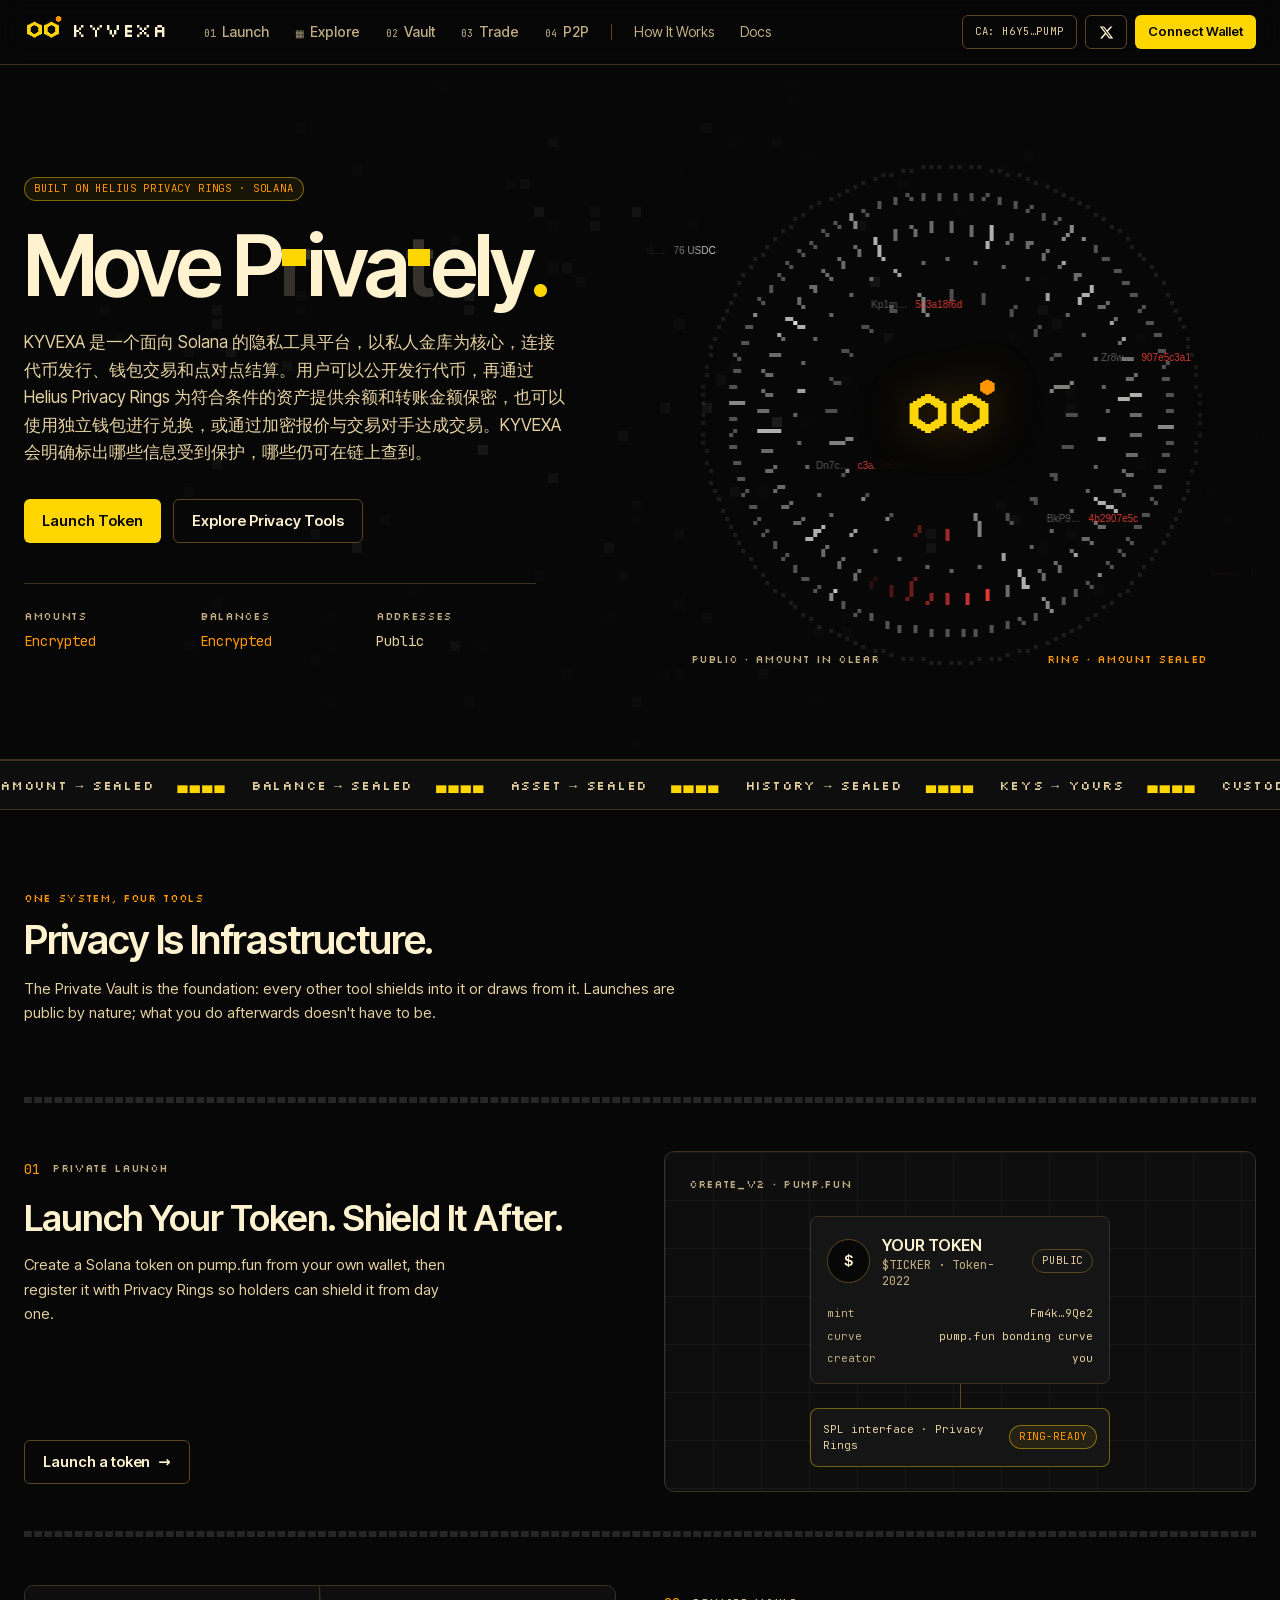
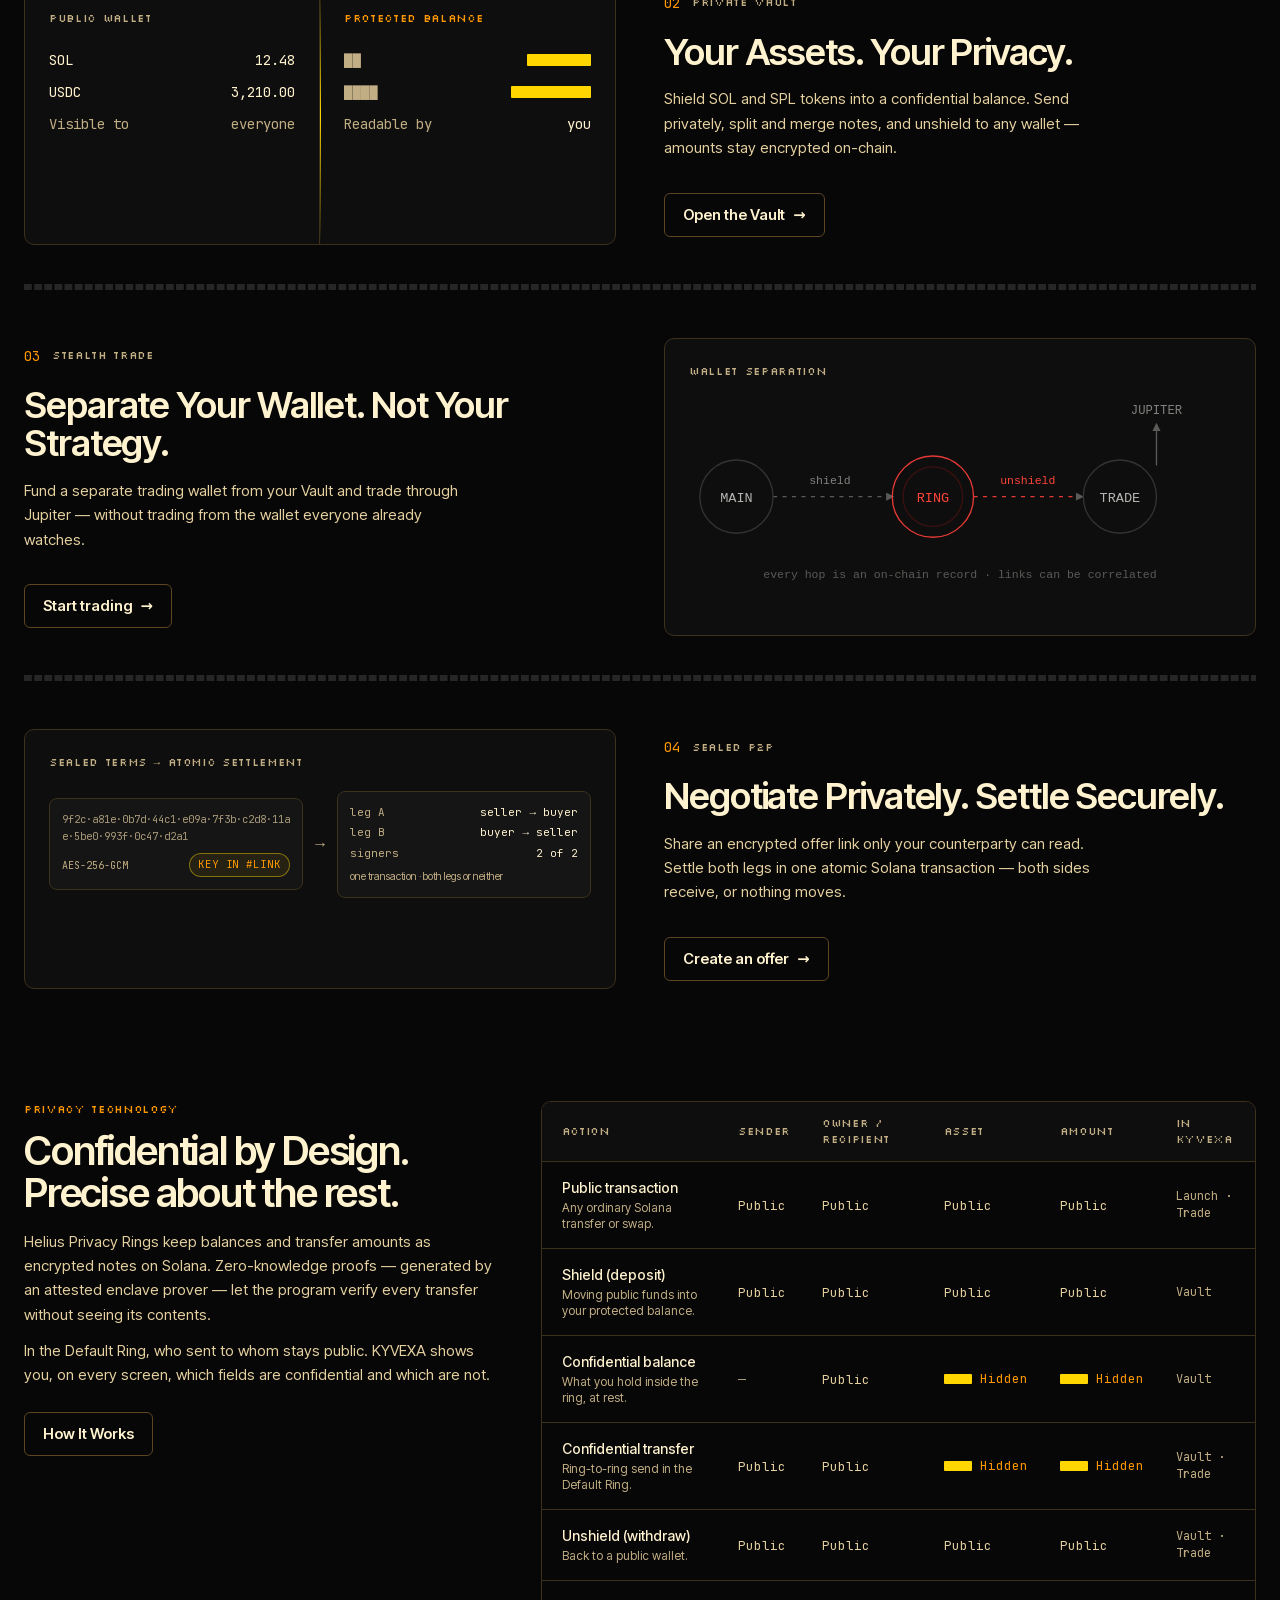
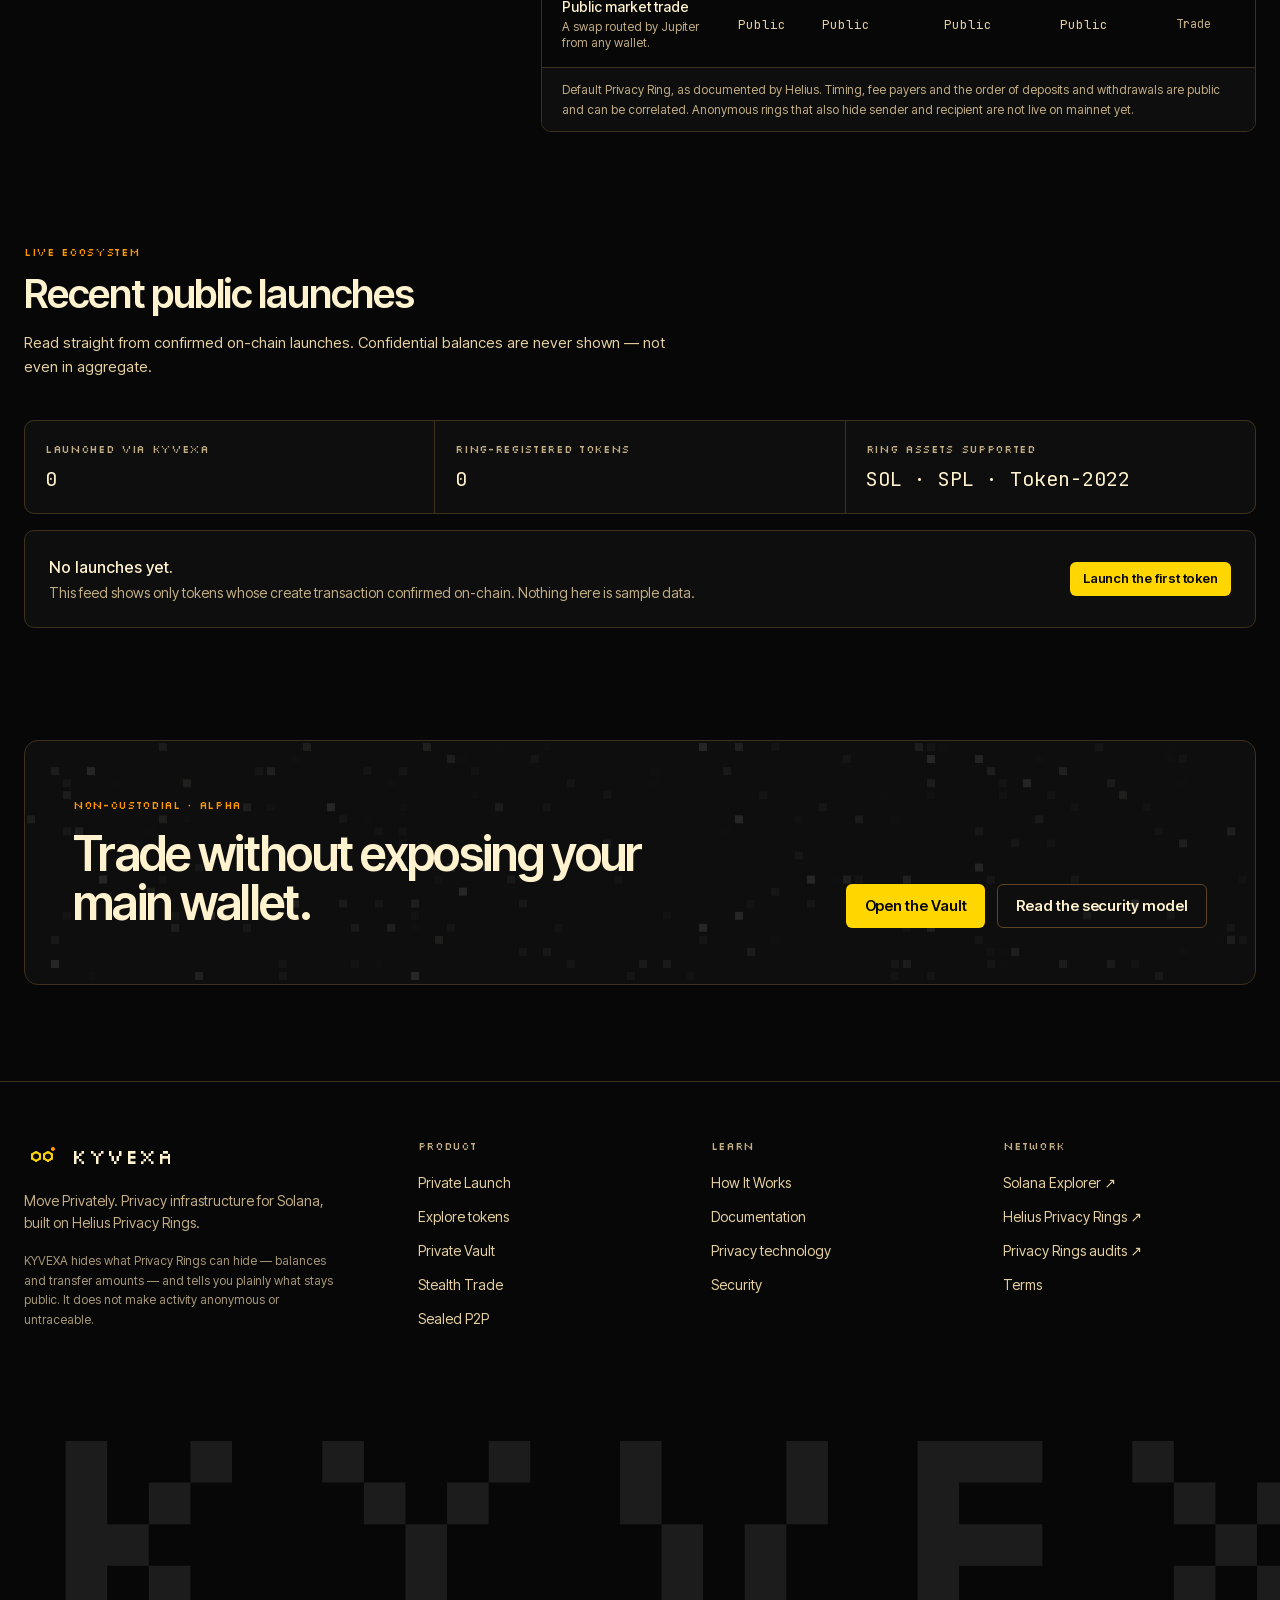
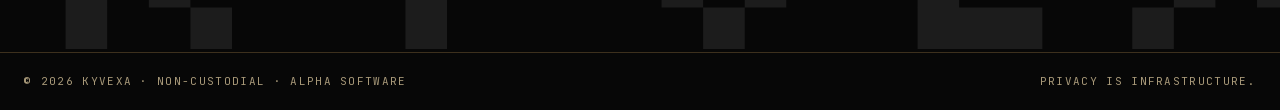
==== commit fd2e07c9: "Add the official KYVEXA X button to the navigation" ====
--- a/index.html
+++ b/index.html
@@ -1 +1 @@
-<!DOCTYPE html><html lang="en" class="_07jdaW_variable BVULza_variable Nwxp5W_variable"><head><meta charSet="utf-8"/><meta name="viewport" content="width=device-width, initial-scale=1"/><link rel="stylesheet" href="_next/static/chunks/0mvtl4-lt6dqq.css" data-precedence="next"/><link rel="preload" as="script" fetchPriority="low" href="_next/static/chunks/310vm2bl3xxpt.js"/><script src="_next/static/chunks/0tz-82jdaa63a.js" async=""></script><script src="_next/static/chunks/39_j1bdzreq0m.js" async=""></script><script src="_next/static/chunks/0b8ium35djf5z.js" async=""></script><script src="_next/static/chunks/turbopack-2u1d16houkiyo.js" async=""></script><script src="_next/static/chunks/0ob28oyk-szaa.js" async=""></script><script src="_next/static/chunks/3a-avq550zklu.js" async=""></script><script src="_next/static/chunks/1bym98i0lyh_o.js" async=""></script><script src="_next/static/chunks/1tvo6ha862r_n.js" async=""></script><script src="_next/static/chunks/2kb_lkotej76x.js" async=""></script><script src="_next/static/chunks/08in8nlbj_9ds.js" async=""></script><meta name="theme-color" content="#070707"/><title>KYVEXA — Move Privately.</title><meta name="description" content="Launch tokens, protect balances, trade through separate wallets and settle P2P deals through one Solana privacy platform, built on Helius Privacy Rings."/><meta property="og:title" content="KYVEXA"/><meta property="og:description" content="Move Privately."/><meta property="og:type" content="website"/><meta name="twitter:card" content="summary_large_image"/><meta name="twitter:title" content="KYVEXA"/><meta name="twitter:description" content="Move Privately."/><link rel="icon" href="icon.svg?icon.0sf8svpd2gkin.svg" sizes="any" type="image/svg+xml"/><meta name="next-size-adjust" content=""/><script src="_next/static/chunks/0cz1d0mv5g_q7.js" noModule=""></script><link rel="stylesheet" href="project-guide.css"><script defer src="project-guide.js?v=lower-pixels-2"></script><script defer src="./hero-ring.js"></script></head><body><div hidden=""><!--$--><!--/$--></div><header class="sticky top-0 z-40 border-b border-line bg-ink/85 backdrop-blur-md"><div class="mx-auto flex h-16 max-w-[1320px] items-center gap-6 px-4 sm:px-6"><a class="shrink-0" aria-label="KYVEXA home" href="index.html"><span class="group inline-flex items-center gap-2.5 "><svg width="26" height="26" viewBox="0 0 16 16" class="text-fg" shape-rendering="crispEdges" aria-hidden="true"><rect x="2" y="3" width="1" height="1" fill="currentColor"></rect><rect x="3" y="3" width="1" height="1" fill="currentColor"></rect><rect x="4" y="3" width="1" height="1" fill="currentColor"></rect><rect x="5" y="3" width="1" height="1" fill="currentColor"></rect><rect x="10" y="3" width="1" height="1" fill="currentColor"></rect><rect x="11" y="3" width="1" height="1" fill="currentColor"></rect><rect x="12" y="3" width="1" height="1" fill="currentColor"></rect><rect x="13" y="3" width="1" height="1" fill="currentColor"></rect><rect x="2" y="4" width="1" height="1" fill="currentColor"></rect><rect x="3" y="4" width="1" height="1" fill="currentColor"></rect><rect x="4" y="4" width="1" height="1" fill="currentColor"></rect><rect x="5" y="4" width="1" height="1" fill="currentColor"></rect><rect x="10" y="4" width="1" height="1" fill="currentColor"></rect><rect x="11" y="4" width="1" height="1" fill="currentColor"></rect><rect x="12" y="4" width="1" height="1" fill="currentColor"></rect><rect x="13" y="4" width="1" height="1" fill="currentColor"></rect><rect x="2" y="5" width="1" height="1" fill="currentColor"></rect><rect x="3" y="5" width="1" height="1" fill="currentColor"></rect><rect x="12" y="5" width="1" height="1" fill="currentColor"></rect><rect x="13" y="5" width="1" height="1" fill="currentColor"></rect><rect x="2" y="6" width="1" height="1" fill="currentColor"></rect><rect x="3" y="6" width="1" height="1" fill="currentColor"></rect><rect x="12" y="6" width="1" height="1" fill="currentColor"></rect><rect x="13" y="6" width="1" height="1" fill="currentColor"></rect><rect x="2" y="7" width="1" height="1" fill="currentColor"></rect><rect x="3" y="7" width="1" height="1" fill="currentColor"></rect><rect x="6" y="7" width="1" height="1" fill="#E53935"></rect><rect x="7" y="7" width="1" height="1" fill="#E53935"></rect><rect x="8" y="7" width="1" height="1" fill="#E53935"></rect><rect x="9" y="7" width="1" height="1" fill="#E53935"></rect><rect x="12" y="7" width="1" height="1" fill="currentColor"></rect><rect x="13" y="7" width="1" height="1" fill="currentColor"></rect><rect x="2" y="8" width="1" height="1" fill="currentColor"></rect><rect x="3" y="8" width="1" height="1" fill="currentColor"></rect><rect x="6" y="8" width="1" height="1" fill="#E53935"></rect><rect x="7" y="8" width="1" height="1" fill="#E53935"></rect><rect x="8" y="8" width="1" height="1" fill="#E53935"></rect><rect x="9" y="8" width="1" height="1" fill="#E53935"></rect><rect x="12" y="8" width="1" height="1" fill="currentColor"></rect><rect x="13" y="8" width="1" height="1" fill="currentColor"></rect><rect x="2" y="9" width="1" height="1" fill="currentColor"></rect><rect x="3" y="9" width="1" height="1" fill="currentColor"></rect><rect x="12" y="9" width="1" height="1" fill="currentColor"></rect><rect x="13" y="9" width="1" height="1" fill="currentColor"></rect><rect x="2" y="10" width="1" height="1" fill="currentColor"></rect><rect x="3" y="10" width="1" height="1" fill="currentColor"></rect><rect x="12" y="10" width="1" height="1" fill="currentColor"></rect><rect x="13" y="10" width="1" height="1" fill="currentColor"></rect><rect x="2" y="11" width="1" height="1" fill="currentColor"></rect><rect x="3" y="11" width="1" height="1" fill="currentColor"></rect><rect x="4" y="11" width="1" height="1" fill="currentColor"></rect><rect x="5" y="11" width="1" height="1" fill="currentColor"></rect><rect x="10" y="11" width="1" height="1" fill="currentColor"></rect><rect x="11" y="11" width="1" height="1" fill="currentColor"></rect><rect x="12" y="11" width="1" height="1" fill="currentColor"></rect><rect x="13" y="11" width="1" height="1" fill="currentColor"></rect><rect x="2" y="12" width="1" height="1" fill="currentColor"></rect><rect x="3" y="12" width="1" height="1" fill="currentColor"></rect><rect x="4" y="12" width="1" height="1" fill="currentColor"></rect><rect x="5" y="12" width="1" height="1" fill="currentColor"></rect><rect x="10" y="12" width="1" height="1" fill="currentColor"></rect><rect x="11" y="12" width="1" height="1" fill="currentColor"></rect><rect x="12" y="12" width="1" height="1" fill="currentColor"></rect><rect x="13" y="12" width="1" height="1" fill="currentColor"></rect></svg><span class="font-pixel text-[19px] leading-none tracking-[0.08em] text-fg">KYVEXA</span></span></a><nav class="hidden items-center gap-0.5 lg:flex"><a class="whitespace-nowrap rounded-md px-3 py-2 text-sm font-medium transition-colors text-mute hover:text-fg" href="launch/index.html"><span class="num mr-1.5 text-[10px] text-dim">01</span>Launch</a><a class="whitespace-nowrap rounded-md px-3 py-2 text-sm font-medium transition-colors text-mute hover:text-fg" href="explore/index.html"><span class="num mr-1.5 text-[10px] text-dim">▦</span>Explore</a><a class="whitespace-nowrap rounded-md px-3 py-2 text-sm font-medium transition-colors text-mute hover:text-fg" href="vault/index.html"><span class="num mr-1.5 text-[10px] text-dim">02</span>Vault</a><a class="whitespace-nowrap rounded-md px-3 py-2 text-sm font-medium transition-colors text-mute hover:text-fg" href="trade/index.html"><span class="num mr-1.5 text-[10px] text-dim">03</span>Trade</a><a class="whitespace-nowrap rounded-md px-3 py-2 text-sm font-medium transition-colors text-mute hover:text-fg" href="p2p/index.html"><span class="num mr-1.5 text-[10px] text-dim">04</span>P2P</a><span class="mx-2 hidden h-4 w-px bg-line-2 xl:block"></span><a class="hidden whitespace-nowrap rounded-md px-3 py-2 text-sm transition-colors xl:block text-mute hover:text-fg" href="how-it-works/index.html">How It Works</a><a class="hidden whitespace-nowrap rounded-md px-3 py-2 text-sm transition-colors xl:block text-mute hover:text-fg" href="docs/index.html">Docs</a></nav><div class="ml-auto flex items-center gap-2"><button class="chip h-[2.1rem] rounded-md px-3 hover:border-fg-2 hover:text-fg hidden xl:inline-flex" title="H6y5mDHewKBtGeDVdpNemTqpN7zH9mrTw9FfDbiwpump">CA: H6y5…pump</button><a href="https://x.com/nullcrypted" target="_blank" rel="noreferrer" class="btn btn-ghost btn-sm hidden sm:inline-flex" aria-label="KYVEXA on X"><svg viewBox="0 0 24 24" class="h-[15px] w-[15px]" fill="currentColor" aria-hidden="true"><path d="M18.244 2.25h3.308l-7.227 8.26 8.502 11.24H16.17l-5.214-6.817L4.99 21.75H1.68l7.73-8.835L1.254 2.25H8.08l4.713 6.231zm-1.161 17.52h1.833L7.084 4.126H5.117z"></path></svg></a><button class="btn btn-primary btn-sm  hidden sm:inline-flex">Connect Wallet</button><button class="btn btn-ghost btn-sm xl:hidden" aria-label="Menu" aria-expanded="false">☰</button></div></div></header><main><section class="relative overflow-hidden border-b border-line"><div class="absolute inset-0 [mask-image:radial-gradient(ellipse_at_center,black,transparent_80%)]"><canvas class="pointer-events-none h-full w-full " aria-hidden="true"></canvas></div><div class="relative mx-auto grid max-w-[1320px] items-center gap-8 px-4 pb-14 pt-14 sm:px-6 lg:grid-cols-[1fr_1.05fr] lg:pb-20 lg:pt-20"><div><div class="chip chip-private">Built on Helius Privacy Rings · Solana</div><h1 translate="no" class="mt-6 text-[clamp(2.6rem,6.6vw,5.4rem)] font-semibold leading-[0.95] tracking-[-0.045em]">Move <span class="whitespace-nowrap " aria-label="Privately"><span aria-hidden="true">P</span><span aria-hidden="true">r</span><span aria-hidden="true">i</span><span aria-hidden="true">v</span><span aria-hidden="true">a</span><span aria-hidden="true">t</span><span aria-hidden="true">e</span><span aria-hidden="true">l</span><span aria-hidden="true">y</span></span><span class="text-signal">.</span></h1><p lang="zh-CN" translate="no" class="mt-6 max-w-[34rem] text-[17px] leading-relaxed text-fg-2">KYVEXA 是一个面向 Solana 的隐私工具平台，以私人金库为核心，连接代币发行、钱包交易和点对点结算。用户可以公开发行代币，再通过 Helius Privacy Rings 为符合条件的资产提供余额和转账金额保密，也可以使用独立钱包进行兑换，或通过加密报价与交易对手达成交易。KYVEXA 会明确标出哪些信息受到保护，哪些仍可在链上查到。</p><div class="mt-8 flex flex-wrap gap-3"><a class="btn btn-primary" href="launch/index.html">Launch Token</a><a class="btn btn-ghost" href="vault/index.html">Explore Privacy Tools</a></div><dl class="mt-10 grid max-w-lg grid-cols-3 gap-4 border-t border-line pt-6"><div><dt class="label">Amounts</dt><dd class="num mt-1.5 text-sm text-signal-hi"><span class="" aria-label="Encrypted"><span aria-hidden="true"><span style="opacity:0.12">E</span><span style="opacity:0.12">n</span><span style="opacity:0.12">c</span><span style="opacity:0.12">r</span><span style="opacity:0.12">y</span><span style="opacity:0.12">p</span><span style="opacity:0.12">t</span><span style="opacity:0.12">e</span><span style="opacity:0.12">d</span></span></span></dd></div><div><dt class="label">Balances</dt><dd class="num mt-1.5 text-sm text-signal-hi"><span class="" aria-label="Encrypted"><span aria-hidden="true"><span style="opacity:0.12">E</span><span style="opacity:0.12">n</span><span style="opacity:0.12">c</span><span style="opacity:0.12">r</span><span style="opacity:0.12">y</span><span style="opacity:0.12">p</span><span style="opacity:0.12">t</span><span style="opacity:0.12">e</span><span style="opacity:0.12">d</span></span></span></dd></div><div><dt class="label">Addresses</dt><dd class="num mt-1.5 text-sm text-fg-2"><span class="" aria-label="Public"><span aria-hidden="true"><span style="opacity:0.12">P</span><span style="opacity:0.12">u</span><span style="opacity:0.12">b</span><span style="opacity:0.12">l</span><span style="opacity:0.12">i</span><span style="opacity:0.12">c</span></span></span></dd></div></dl></div><div class="relative aspect-[1.15/1] w-full"><div class="relative h-full w-full"><canvas class="absolute inset-0 h-full w-full" aria-hidden="true"></canvas><div class="pointer-events-none absolute inset-0 flex items-center justify-center"><svg width="96" height="96" viewBox="0 0 16 16" class="text-fg drop-shadow-[0_0_40px_rgba(229,57,53,0.25)]" shape-rendering="crispEdges" aria-hidden="true"><rect x="2" y="3" width="1" height="1" fill="currentColor"></rect><rect x="3" y="3" width="1" height="1" fill="currentColor"></rect><rect x="4" y="3" width="1" height="1" fill="currentColor"></rect><rect x="5" y="3" width="1" height="1" fill="currentColor"></rect><rect x="10" y="3" width="1" height="1" fill="currentColor"></rect><rect x="11" y="3" width="1" height="1" fill="currentColor"></rect><rect x="12" y="3" width="1" height="1" fill="currentColor"></rect><rect x="13" y="3" width="1" height="1" fill="currentColor"></rect><rect x="2" y="4" width="1" height="1" fill="currentColor"></rect><rect x="3" y="4" width="1" height="1" fill="currentColor"></rect><rect x="4" y="4" width="1" height="1" fill="currentColor"></rect><rect x="5" y="4" width="1" height="1" fill="currentColor"></rect><rect x="10" y="4" width="1" height="1" fill="currentColor"></rect><rect x="11" y="4" width="1" height="1" fill="currentColor"></rect><rect x="12" y="4" width="1" height="1" fill="currentColor"></rect><rect x="13" y="4" width="1" height="1" fill="currentColor"></rect><rect x="2" y="5" width="1" height="1" fill="currentColor"></rect><rect x="3" y="5" width="1" height="1" fill="currentColor"></rect><rect x="12" y="5" width="1" height="1" fill="currentColor"></rect><rect x="13" y="5" width="1" height="1" fill="currentColor"></rect><rect x="2" y="6" width="1" height="1" fill="currentColor"></rect><rect x="3" y="6" width="1" height="1" fill="currentColor"></rect><rect x="12" y="6" width="1" height="1" fill="currentColor"></rect><rect x="13" y="6" width="1" height="1" fill="currentColor"></rect><rect x="2" y="7" width="1" height="1" fill="currentColor"></rect><rect x="3" y="7" width="1" height="1" fill="currentColor"></rect><rect x="6" y="7" width="1" height="1" fill="#E53935"></rect><rect x="7" y="7" width="1" height="1" fill="#E53935"></rect><rect x="8" y="7" width="1" height="1" fill="#E53935"></rect><rect x="9" y="7" width="1" height="1" fill="#E53935"></rect><rect x="12" y="7" width="1" height="1" fill="currentColor"></rect><rect x="13" y="7" width="1" height="1" fill="currentColor"></rect><rect x="2" y="8" width="1" height="1" fill="currentColor"></rect><rect x="3" y="8" width="1" height="1" fill="currentColor"></rect><rect x="6" y="8" width="1" height="1" fill="#E53935"></rect><rect x="7" y="8" width="1" height="1" fill="#E53935"></rect><rect x="8" y="8" width="1" height="1" fill="#E53935"></rect><rect x="9" y="8" width="1" height="1" fill="#E53935"></rect><rect x="12" y="8" width="1" height="1" fill="currentColor"></rect><rect x="13" y="8" width="1" height="1" fill="currentColor"></rect><rect x="2" y="9" width="1" height="1" fill="currentColor"></rect><rect x="3" y="9" width="1" height="1" fill="currentColor"></rect><rect x="12" y="9" width="1" height="1" fill="currentColor"></rect><rect x="13" y="9" width="1" height="1" fill="currentColor"></rect><rect x="2" y="10" width="1" height="1" fill="currentColor"></rect><rect x="3" y="10" width="1" height="1" fill="currentColor"></rect><rect x="12" y="10" width="1" height="1" fill="currentColor"></rect><rect x="13" y="10" width="1" height="1" fill="currentColor"></rect><rect x="2" y="11" width="1" height="1" fill="currentColor"></rect><rect x="3" y="11" width="1" height="1" fill="currentColor"></rect><rect x="4" y="11" width="1" height="1" fill="currentColor"></rect><rect x="5" y="11" width="1" height="1" fill="currentColor"></rect><rect x="10" y="11" width="1" height="1" fill="currentColor"></rect><rect x="11" y="11" width="1" height="1" fill="currentColor"></rect><rect x="12" y="11" width="1" height="1" fill="currentColor"></rect><rect x="13" y="11" width="1" height="1" fill="currentColor"></rect><rect x="2" y="12" width="1" height="1" fill="currentColor"></rect><rect x="3" y="12" width="1" height="1" fill="currentColor"></rect><rect x="4" y="12" width="1" height="1" fill="currentColor"></rect><rect x="5" y="12" width="1" height="1" fill="currentColor"></rect><rect x="10" y="12" width="1" height="1" fill="currentColor"></rect><rect x="11" y="12" width="1" height="1" fill="currentColor"></rect><rect x="12" y="12" width="1" height="1" fill="currentColor"></rect><rect x="13" y="12" width="1" height="1" fill="currentColor"></rect></svg></div><div class="pointer-events-none absolute inset-x-0 bottom-3 flex justify-between px-[8%]"><span class="label">Public<span class="hidden sm:inline"> · amount in clear</span></span><span class="label text-signal-hi">Ring<span class="hidden sm:inline"> · amount sealed</span></span></div></div></div></div></section><div class="relative overflow-hidden border-y border-line bg-ink-2 py-3" aria-hidden="true"><div class="marquee flex w-max items-center gap-6 whitespace-nowrap"><span class="font-pixel text-[13px] tracking-[0.06em] text-fg-2">AMOUNT → SEALED</span><span class="text-[13px] tracking-[0.18em] text-signal">▄▄▄▄</span><span class="font-pixel text-[13px] tracking-[0.06em] text-fg-2">BALANCE → SEALED</span><span class="text-[13px] tracking-[0.18em] text-signal">▄▄▄▄</span><span class="font-pixel text-[13px] tracking-[0.06em] text-fg-2">ASSET → SEALED</span><span class="text-[13px] tracking-[0.18em] text-signal">▄▄▄▄</span><span class="font-pixel text-[13px] tracking-[0.06em] text-fg-2">HISTORY → SEALED</span><span class="text-[13px] tracking-[0.18em] text-signal">▄▄▄▄</span><span class="font-pixel text-[13px] tracking-[0.06em] text-fg-2">KEYS → YOURS</span><span class="text-[13px] tracking-[0.18em] text-signal">▄▄▄▄</span><span class="font-pixel text-[13px] tracking-[0.06em] text-fg-2">CUSTODY → NONE</span><span class="text-[13px] tracking-[0.18em] text-signal">▄▄▄▄</span><span><span class="font-pixel text-[13px] tracking-[0.06em] text-fg-2">AMOUNT → SEALED</span></span><span><span class="text-[13px] tracking-[0.18em] text-signal">▄▄▄▄</span></span><span><span class="font-pixel text-[13px] tracking-[0.06em] text-fg-2">BALANCE → SEALED</span></span><span><span class="text-[13px] tracking-[0.18em] text-signal">▄▄▄▄</span></span><span><span class="font-pixel text-[13px] tracking-[0.06em] text-fg-2">ASSET → SEALED</span></span><span><span class="text-[13px] tracking-[0.18em] text-signal">▄▄▄▄</span></span><span><span class="font-pixel text-[13px] tracking-[0.06em] text-fg-2">HISTORY → SEALED</span></span><span><span class="text-[13px] tracking-[0.18em] text-signal">▄▄▄▄</span></span><span><span class="font-pixel text-[13px] tracking-[0.06em] text-fg-2">KEYS → YOURS</span></span><span><span class="text-[13px] tracking-[0.18em] text-signal">▄▄▄▄</span></span><span><span class="font-pixel text-[13px] tracking-[0.06em] text-fg-2">CUSTODY → NONE</span></span><span><span class="text-[13px] tracking-[0.18em] text-signal">▄▄▄▄</span></span></div></div><section data-kyvexa-pixels="" class="mx-auto max-w-[1320px] px-4 pt-20 sm:px-6"><div class=""><div class="label mb-3 text-signal-hi">One system, four tools</div><h2 class="text-[clamp(1.6rem,3.2vw,2.5rem)] font-semibold leading-[1.05] tracking-[-0.03em] text-fg"><span class="" aria-label="Privacy Is Infrastructure."><span aria-hidden="true"><span style="opacity:0.12">P</span><span style="opacity:0.12">r</span><span style="opacity:0.12">i</span><span style="opacity:0.12">v</span><span style="opacity:0.12">a</span><span style="opacity:0.12">c</span><span style="opacity:0.12">y</span> <span style="opacity:0.12">I</span><span style="opacity:0.12">s</span> <span style="opacity:0.12">I</span><span style="opacity:0.12">n</span><span style="opacity:0.12">f</span><span style="opacity:0.12">r</span><span style="opacity:0.12">a</span><span style="opacity:0.12">s</span><span style="opacity:0.12">t</span><span style="opacity:0.12">r</span><span style="opacity:0.12">u</span><span style="opacity:0.12">c</span><span style="opacity:0.12">t</span><span style="opacity:0.12">u</span><span style="opacity:0.12">r</span><span style="opacity:0.12">e</span><span style="opacity:0.12">.</span></span></span></h2><div class="mt-4 max-w-2xl text-[15px] leading-relaxed text-fg-2">The Private Vault is the foundation: every other tool shields into it or draws from it. Launches are public by nature; what you do afterwards doesn&#x27;t have to be.</div></div><div class="mt-14 space-y-6"><article class="grid items-stretch gap-6 pt-2 lg:grid-cols-2 lg:gap-12"><div class="blocks text-[13px] leading-none lg:col-span-2" aria-hidden="true">▄▄▄▄▄▄▄▄▄▄▄▄▄▄▄▄▄▄▄▄▄▄▄▄▄▄▄▄▄▄▄▄▄▄▄▄▄▄▄▄▄▄▄▄▄▄▄▄▄▄▄▄▄▄▄▄▄▄▄▄▄▄▄▄▄▄▄▄▄▄▄▄▄▄▄▄▄▄▄▄▄▄▄▄▄▄▄▄▄▄▄▄▄▄▄▄▄▄▄▄▄▄▄▄▄▄▄▄▄▄▄▄▄▄▄▄▄▄▄▄▄▄▄▄▄▄▄▄▄▄▄▄▄▄▄▄▄▄▄▄▄▄▄▄▄▄▄▄▄▄▄▄▄▄▄▄▄▄▄▄</div><div class="flex flex-col justify-between py-2 "><div><div class="flex items-center gap-3"><span class="num text-sm text-signal-hi">01</span><span class="label">Private Launch</span></div><h3 class="mt-5 text-[clamp(1.6rem,3vw,2.3rem)] font-semibold leading-[1.05] tracking-[-0.03em]"><span class="" aria-label="Launch Your Token. Shield It After."><span aria-hidden="true"><span style="opacity:0.12">L</span><span style="opacity:0.12">a</span><span style="opacity:0.12">u</span><span style="opacity:0.12">n</span><span style="opacity:0.12">c</span><span style="opacity:0.12">h</span> <span style="opacity:0.12">Y</span><span style="opacity:0.12">o</span><span style="opacity:0.12">u</span><span style="opacity:0.12">r</span> <span style="opacity:0.12">T</span><span style="opacity:0.12">o</span><span style="opacity:0.12">k</span><span style="opacity:0.12">e</span><span style="opacity:0.12">n</span><span style="opacity:0.12">.</span> <span style="opacity:0.12">S</span><span style="opacity:0.12">h</span><span style="opacity:0.12">i</span><span style="opacity:0.12">e</span><span style="opacity:0.12">l</span><span style="opacity:0.12">d</span> <span style="opacity:0.12">I</span><span style="opacity:0.12">t</span> <span style="opacity:0.12">A</span><span style="opacity:0.12">f</span><span style="opacity:0.12">t</span><span style="opacity:0.12">e</span><span style="opacity:0.12">r</span><span style="opacity:0.12">.</span></span></span></h3><p class="mt-4 max-w-md text-[15px] leading-relaxed text-fg-2">Create a Solana token on pump.fun from your own wallet, then register it with Privacy Rings so holders can shield it from day one.</p></div><a class="btn btn-ghost mt-8 w-fit" href="launch/index.html">Launch a token<!-- --> <span aria-hidden="true">→</span></a></div><div class="relative h-full min-h-[260px] overflow-hidden rounded-[10px] border border-line bg-ink-2 grid-bg p-6"><div class="label">create_v2 · pump.fun</div><div class="mx-auto mt-6 w-[min(100%,300px)]"><div class="panel-2 p-4"><div class="flex items-center gap-3"><div class="grid h-11 w-11 place-items-center rounded-full border border-line-2 bg-ink text-sm font-semibold">$</div><div><div class="font-semibold">YOUR TOKEN</div><div class="num text-xs text-mute">$TICKER · Token-2022</div></div><span class="chip chip-public ml-auto">Public</span></div><div class="num mt-4 space-y-1.5 text-[11px] text-fg-2"><div class="flex justify-between"><span class="text-mute">mint</span><span>Fm4k…9Qe2</span></div><div class="flex justify-between"><span class="text-mute">curve</span><span>pump.fun bonding curve</span></div><div class="flex justify-between"><span class="text-mute">creator</span><span>you</span></div></div></div><div class="mx-auto h-6 w-px bg-line-2"></div><div class="panel-2 flex items-center justify-between border-signal/40 p-3"><span class="num text-[11px] text-fg-2">SPL interface · Privacy Rings</span><span class="chip chip-private">Ring-ready</span></div></div></div></article><article class="grid items-stretch gap-6 pt-2 lg:grid-cols-2 lg:gap-12"><div class="blocks text-[13px] leading-none lg:col-span-2" aria-hidden="true">▄▄▄▄▄▄▄▄▄▄▄▄▄▄▄▄▄▄▄▄▄▄▄▄▄▄▄▄▄▄▄▄▄▄▄▄▄▄▄▄▄▄▄▄▄▄▄▄▄▄▄▄▄▄▄▄▄▄▄▄▄▄▄▄▄▄▄▄▄▄▄▄▄▄▄▄▄▄▄▄▄▄▄▄▄▄▄▄▄▄▄▄▄▄▄▄▄▄▄▄▄▄▄▄▄▄▄▄▄▄▄▄▄▄▄▄▄▄▄▄▄▄▄▄▄▄▄▄▄▄▄▄▄▄▄▄▄▄▄▄▄▄▄▄▄▄▄▄▄▄▄▄▄▄▄▄▄▄▄▄</div><div class="flex flex-col justify-between py-2 lg:order-2"><div><div class="flex items-center gap-3"><span class="num text-sm text-signal-hi">02</span><span class="label">Private Vault</span></div><h3 class="mt-5 text-[clamp(1.6rem,3vw,2.3rem)] font-semibold leading-[1.05] tracking-[-0.03em]"><span class="" aria-label="Your Assets. Your Privacy."><span aria-hidden="true"><span style="opacity:0.12">Y</span><span style="opacity:0.12">o</span><span style="opacity:0.12">u</span><span style="opacity:0.12">r</span> <span style="opacity:0.12">A</span><span style="opacity:0.12">s</span><span style="opacity:0.12">s</span><span style="opacity:0.12">e</span><span style="opacity:0.12">t</span><span style="opacity:0.12">s</span><span style="opacity:0.12">.</span> <span style="opacity:0.12">Y</span><span style="opacity:0.12">o</span><span style="opacity:0.12">u</span><span style="opacity:0.12">r</span> <span style="opacity:0.12">P</span><span style="opacity:0.12">r</span><span style="opacity:0.12">i</span><span style="opacity:0.12">v</span><span style="opacity:0.12">a</span><span style="opacity:0.12">c</span><span style="opacity:0.12">y</span><span style="opacity:0.12">.</span></span></span></h3><p class="mt-4 max-w-md text-[15px] leading-relaxed text-fg-2">Shield SOL and SPL tokens into a confidential balance. Send privately, split and merge notes, and unshield to any wallet — amounts stay encrypted on-chain.</p></div><a class="btn btn-ghost mt-8 w-fit" href="vault/index.html">Open the Vault<!-- --> <span aria-hidden="true">→</span></a></div><div class="relative grid h-full min-h-[260px] grid-cols-2 overflow-hidden rounded-[10px] border border-line bg-ink-2"><div class="border-r border-line p-6"><div class="label">Public wallet</div><div class="num mt-6 space-y-3 text-sm"><div class="flex justify-between"><span>SOL</span><span>12.48</span></div><div class="flex justify-between"><span>USDC</span><span>3,210.00</span></div><div class="flex justify-between text-mute"><span>Visible to</span><span>everyone</span></div></div></div><div class="relative p-6"><div class="label text-signal-hi">Protected balance</div><div class="num mt-6 space-y-3 text-sm"><div class="flex items-center justify-between"><span class="text-mute">██</span><span class="redact h-3 w-16"></span></div><div class="flex items-center justify-between"><span class="text-mute">████</span><span class="redact h-3 w-20"></span></div><div class="flex justify-between text-mute"><span>Readable by</span><span class="text-fg">you</span></div></div><div class="absolute inset-y-0 left-0 w-px bg-gradient-to-b from-transparent via-signal to-transparent"></div></div></div></article><article class="grid items-stretch gap-6 pt-2 lg:grid-cols-2 lg:gap-12"><div class="blocks text-[13px] leading-none lg:col-span-2" aria-hidden="true">▄▄▄▄▄▄▄▄▄▄▄▄▄▄▄▄▄▄▄▄▄▄▄▄▄▄▄▄▄▄▄▄▄▄▄▄▄▄▄▄▄▄▄▄▄▄▄▄▄▄▄▄▄▄▄▄▄▄▄▄▄▄▄▄▄▄▄▄▄▄▄▄▄▄▄▄▄▄▄▄▄▄▄▄▄▄▄▄▄▄▄▄▄▄▄▄▄▄▄▄▄▄▄▄▄▄▄▄▄▄▄▄▄▄▄▄▄▄▄▄▄▄▄▄▄▄▄▄▄▄▄▄▄▄▄▄▄▄▄▄▄▄▄▄▄▄▄▄▄▄▄▄▄▄▄▄▄▄▄▄</div><div class="flex flex-col justify-between py-2 "><div><div class="flex items-center gap-3"><span class="num text-sm text-signal-hi">03</span><span class="label">Stealth Trade</span></div><h3 class="mt-5 text-[clamp(1.6rem,3vw,2.3rem)] font-semibold leading-[1.05] tracking-[-0.03em]"><span class="" aria-label="Separate Your Wallet. Not Your Strategy."><span aria-hidden="true"><span style="opacity:0.12">S</span><span style="opacity:0.12">e</span><span style="opacity:0.12">p</span><span style="opacity:0.12">a</span><span style="opacity:0.12">r</span><span style="opacity:0.12">a</span><span style="opacity:0.12">t</span><span style="opacity:0.12">e</span> <span style="opacity:0.12">Y</span><span style="opacity:0.12">o</span><span style="opacity:0.12">u</span><span style="opacity:0.12">r</span> <span style="opacity:0.12">W</span><span style="opacity:0.12">a</span><span style="opacity:0.12">l</span><span style="opacity:0.12">l</span><span style="opacity:0.12">e</span><span style="opacity:0.12">t</span><span style="opacity:0.12">.</span> <span style="opacity:0.12">N</span><span style="opacity:0.12">o</span><span style="opacity:0.12">t</span> <span style="opacity:0.12">Y</span><span style="opacity:0.12">o</span><span style="opacity:0.12">u</span><span style="opacity:0.12">r</span> <span style="opacity:0.12">S</span><span style="opacity:0.12">t</span><span style="opacity:0.12">r</span><span style="opacity:0.12">a</span><span style="opacity:0.12">t</span><span style="opacity:0.12">e</span><span style="opacity:0.12">g</span><span style="opacity:0.12">y</span><span style="opacity:0.12">.</span></span></span></h3><p class="mt-4 max-w-md text-[15px] leading-relaxed text-fg-2">Fund a separate trading wallet from your Vault and trade through Jupiter — without trading from the wallet everyone already watches.</p></div><a class="btn btn-ghost mt-8 w-fit" href="trade/index.html">Start trading<!-- --> <span aria-hidden="true">→</span></a></div><div class="relative h-full min-h-[260px] overflow-hidden rounded-[10px] border border-line bg-ink-2 p-6"><div class="label">Wallet separation</div><svg viewBox="0 0 400 150" class="mt-4 w-full" aria-hidden="true"><defs><marker id="ar" viewBox="0 0 8 8" refX="6" refY="4" markerWidth="6" markerHeight="6" orient="auto"><path d="M0 0L8 4L0 8z" fill="#5a5a57"></path></marker></defs><line x1="62" y1="75" x2="150" y2="75" stroke="#5a5a57" stroke-dasharray="3 4" marker-end="url(#ar)"></line><line x1="210" y1="75" x2="290" y2="75" stroke="#E53935" stroke-dasharray="3 4" marker-end="url(#ar)"></line><line x1="345" y1="52" x2="345" y2="22" stroke="#5a5a57" marker-end="url(#ar)"></line><circle cx="35" cy="75" r="27" fill="none" stroke="#333"></circle><circle cx="180" cy="75" r="30" fill="none" stroke="#E53935"></circle><circle cx="180" cy="75" r="22" fill="none" stroke="#3a1110"></circle><circle cx="318" cy="75" r="27" fill="none" stroke="#333"></circle><text x="35" y="79" text-anchor="middle" font-size="10" fill="#b4b4b0" font-family="monospace">MAIN</text><text x="180" y="79" text-anchor="middle" font-size="10" fill="#ff453a" font-family="monospace">RING</text><text x="318" y="79" text-anchor="middle" font-size="10" fill="#b4b4b0" font-family="monospace">TRADE</text><text x="345" y="14" text-anchor="middle" font-size="9" fill="#82827e" font-family="monospace">JUPITER</text><text x="104" y="66" text-anchor="middle" font-size="8.5" fill="#82827e" font-family="monospace">shield</text><text x="250" y="66" text-anchor="middle" font-size="8.5" fill="#ff453a" font-family="monospace">unshield</text><text x="200" y="135" text-anchor="middle" font-size="8.5" fill="#5a5a57" font-family="monospace">every hop is an on-chain record · links can be correlated</text></svg><span class="grid h-14 w-14 place-items-center rounded-full border text-[10px] num hidden"></span></div></article><article class="grid items-stretch gap-6 pt-2 lg:grid-cols-2 lg:gap-12"><div class="blocks text-[13px] leading-none lg:col-span-2" aria-hidden="true">▄▄▄▄▄▄▄▄▄▄▄▄▄▄▄▄▄▄▄▄▄▄▄▄▄▄▄▄▄▄▄▄▄▄▄▄▄▄▄▄▄▄▄▄▄▄▄▄▄▄▄▄▄▄▄▄▄▄▄▄▄▄▄▄▄▄▄▄▄▄▄▄▄▄▄▄▄▄▄▄▄▄▄▄▄▄▄▄▄▄▄▄▄▄▄▄▄▄▄▄▄▄▄▄▄▄▄▄▄▄▄▄▄▄▄▄▄▄▄▄▄▄▄▄▄▄▄▄▄▄▄▄▄▄▄▄▄▄▄▄▄▄▄▄▄▄▄▄▄▄▄▄▄▄▄▄▄▄▄▄</div><div class="flex flex-col justify-between py-2 lg:order-2"><div><div class="flex items-center gap-3"><span class="num text-sm text-signal-hi">04</span><span class="label">Sealed P2P</span></div><h3 class="mt-5 text-[clamp(1.6rem,3vw,2.3rem)] font-semibold leading-[1.05] tracking-[-0.03em]"><span class="" aria-label="Negotiate Privately. Settle Securely."><span aria-hidden="true"><span style="opacity:0.12">N</span><span style="opacity:0.12">e</span><span style="opacity:0.12">g</span><span style="opacity:0.12">o</span><span style="opacity:0.12">t</span><span style="opacity:0.12">i</span><span style="opacity:0.12">a</span><span style="opacity:0.12">t</span><span style="opacity:0.12">e</span> <span style="opacity:0.12">P</span><span style="opacity:0.12">r</span><span style="opacity:0.12">i</span><span style="opacity:0.12">v</span><span style="opacity:0.12">a</span><span style="opacity:0.12">t</span><span style="opacity:0.12">e</span><span style="opacity:0.12">l</span><span style="opacity:0.12">y</span><span style="opacity:0.12">.</span> <span style="opacity:0.12">S</span><span style="opacity:0.12">e</span><span style="opacity:0.12">t</span><span style="opacity:0.12">t</span><span style="opacity:0.12">l</span><span style="opacity:0.12">e</span> <span style="opacity:0.12">S</span><span style="opacity:0.12">e</span><span style="opacity:0.12">c</span><span style="opacity:0.12">u</span><span style="opacity:0.12">r</span><span style="opacity:0.12">e</span><span style="opacity:0.12">l</span><span style="opacity:0.12">y</span><span style="opacity:0.12">.</span></span></span></h3><p class="mt-4 max-w-md text-[15px] leading-relaxed text-fg-2">Share an encrypted offer link only your counterparty can read. Settle both legs in one atomic Solana transaction — both sides receive, or nothing moves.</p></div><a class="btn btn-ghost mt-8 w-fit" href="p2p/index.html">Create an offer<!-- --> <span aria-hidden="true">→</span></a></div><div class="relative h-full min-h-[260px] overflow-hidden rounded-[10px] border border-line bg-ink-2 p-6"><div class="label">Sealed terms → atomic settlement</div><div class="mt-5 grid gap-3 sm:grid-cols-[1fr_auto_1fr] sm:items-center"><div class="panel-2 p-3"><div class="num break-all text-[10.5px] leading-relaxed text-dim">9f2c·a81e·0b7d·44c1·e09a·7f3b·c2d8·11ae·5be0·993f·0c47·d2a1</div><div class="mt-2 flex items-center justify-between"><span class="num text-[10px] text-mute">AES-256-GCM</span><span class="chip chip-private">key in #link</span></div></div><div class="num text-center text-mute">→</div><div class="panel-2 p-3"><div class="num space-y-1 text-[11px]"><div class="flex justify-between"><span class="text-mute">leg A</span><span>seller → buyer</span></div><div class="flex justify-between"><span class="text-mute">leg B</span><span>buyer → seller</span></div><div class="flex justify-between"><span class="text-mute">signers</span><span>2 of 2</span></div></div><div class="mt-2 text-[10.5px] text-mute">one transaction · both legs or neither</div></div></div></div></article></div></section><section data-kyvexa-pixels="" id="technology" class="mx-auto max-w-[1320px] px-4 pt-28 sm:px-6"><div class="grid gap-10 lg:grid-cols-[0.8fr_1.2fr]"><div class=""><div class="label mb-3 text-signal-hi">Privacy technology</div><h2 class="text-[clamp(1.6rem,3.2vw,2.5rem)] font-semibold leading-[1.05] tracking-[-0.03em] text-fg"><span class="" aria-label="Confidential by Design. Precise about the rest."><span aria-hidden="true"><span style="opacity:0.12">C</span><span style="opacity:0.12">o</span><span style="opacity:0.12">n</span><span style="opacity:0.12">f</span><span style="opacity:0.12">i</span><span style="opacity:0.12">d</span><span style="opacity:0.12">e</span><span style="opacity:0.12">n</span><span style="opacity:0.12">t</span><span style="opacity:0.12">i</span><span style="opacity:0.12">a</span><span style="opacity:0.12">l</span> <span style="opacity:0.12">b</span><span style="opacity:0.12">y</span> <span style="opacity:0.12">D</span><span style="opacity:0.12">e</span><span style="opacity:0.12">s</span><span style="opacity:0.12">i</span><span style="opacity:0.12">g</span><span style="opacity:0.12">n</span><span style="opacity:0.12">.</span> <span style="opacity:0.12">P</span><span style="opacity:0.12">r</span><span style="opacity:0.12">e</span><span style="opacity:0.12">c</span><span style="opacity:0.12">i</span><span style="opacity:0.12">s</span><span style="opacity:0.12">e</span> <span style="opacity:0.12">a</span><span style="opacity:0.12">b</span><span style="opacity:0.12">o</span><span style="opacity:0.12">u</span><span style="opacity:0.12">t</span> <span style="opacity:0.12">t</span><span style="opacity:0.12">h</span><span style="opacity:0.12">e</span> <span style="opacity:0.12">r</span><span style="opacity:0.12">e</span><span style="opacity:0.12">s</span><span style="opacity:0.12">t</span><span style="opacity:0.12">.</span></span></span></h2><div class="mt-4 max-w-2xl text-[15px] leading-relaxed text-fg-2"><p>Helius Privacy Rings keep balances and transfer amounts as encrypted notes on Solana. Zero-knowledge proofs — generated by an attested enclave prover — let the program verify every transfer without seeing its contents.</p><p class="mt-3">In the Default Ring, who sent to whom stays public. KYVEXA shows you, on every screen, which fields are confidential and which are not.</p><a class="btn btn-ghost mt-6" href="how-it-works/index.html">How It Works</a></div></div><div class="overflow-x-auto rounded-[10px] border border-line"><table class="w-full min-w-[720px] border-collapse text-left text-sm"><thead><tr class="bg-ink-2"><th class="label px-5 py-3.5 font-normal">Action</th><th class="label px-4 py-3.5 font-normal">Sender</th><th class="label px-4 py-3.5 font-normal">Owner / recipient</th><th class="label px-4 py-3.5 font-normal">Asset</th><th class="label px-4 py-3.5 font-normal">Amount</th><th class="label px-4 py-3.5 font-normal">In KYVEXA</th></tr></thead><tbody><tr class="border-t border-line"><td class="px-5 py-4"><div class="font-medium text-fg">Public transaction</div><div class="mt-0.5 text-xs text-mute">Any ordinary Solana transfer or swap.</div></td><td class="num px-4 py-4 text-[12.5px]"><span class="text-fg-2">Public</span></td><td class="num px-4 py-4 text-[12.5px]"><span class="text-fg-2">Public</span></td><td class="num px-4 py-4 text-[12.5px]"><span class="text-fg-2">Public</span></td><td class="num px-4 py-4 text-[12.5px]"><span class="text-fg-2">Public</span></td><td class="num px-4 py-4 text-[12px] text-mute">Launch · Trade</td></tr><tr class="border-t border-line"><td class="px-5 py-4"><div class="font-medium text-fg">Shield (deposit)</div><div class="mt-0.5 text-xs text-mute">Moving public funds into your protected balance.</div></td><td class="num px-4 py-4 text-[12.5px]"><span class="text-fg-2">Public</span></td><td class="num px-4 py-4 text-[12.5px]"><span class="text-fg-2">Public</span></td><td class="num px-4 py-4 text-[12.5px]"><span class="text-fg-2">Public</span></td><td class="num px-4 py-4 text-[12.5px]"><span class="text-fg-2">Public</span></td><td class="num px-4 py-4 text-[12px] text-mute">Vault</td></tr><tr class="border-t border-line"><td class="px-5 py-4"><div class="font-medium text-fg">Confidential balance</div><div class="mt-0.5 text-xs text-mute">What you hold inside the ring, at rest.</div></td><td class="num px-4 py-4 text-[12.5px]"><span class="text-dim">—</span></td><td class="num px-4 py-4 text-[12.5px]"><span class="text-fg-2">Public</span></td><td class="num px-4 py-4 text-[12.5px]"><span class="inline-flex items-center gap-2 text-signal-hi"><span class="redact h-2.5 w-7"></span> Hidden</span></td><td class="num px-4 py-4 text-[12.5px]"><span class="inline-flex items-center gap-2 text-signal-hi"><span class="redact h-2.5 w-7"></span> Hidden</span></td><td class="num px-4 py-4 text-[12px] text-mute">Vault</td></tr><tr class="border-t border-line"><td class="px-5 py-4"><div class="font-medium text-fg">Confidential transfer</div><div class="mt-0.5 text-xs text-mute">Ring-to-ring send in the Default Ring.</div></td><td class="num px-4 py-4 text-[12.5px]"><span class="text-fg-2">Public</span></td><td class="num px-4 py-4 text-[12.5px]"><span class="text-fg-2">Public</span></td><td class="num px-4 py-4 text-[12.5px]"><span class="inline-flex items-center gap-2 text-signal-hi"><span class="redact h-2.5 w-7"></span> Hidden</span></td><td class="num px-4 py-4 text-[12.5px]"><span class="inline-flex items-center gap-2 text-signal-hi"><span class="redact h-2.5 w-7"></span> Hidden</span></td><td class="num px-4 py-4 text-[12px] text-mute">Vault · Trade</td></tr><tr class="border-t border-line"><td class="px-5 py-4"><div class="font-medium text-fg">Unshield (withdraw)</div><div class="mt-0.5 text-xs text-mute">Back to a public wallet.</div></td><td class="num px-4 py-4 text-[12.5px]"><span class="text-fg-2">Public</span></td><td class="num px-4 py-4 text-[12.5px]"><span class="text-fg-2">Public</span></td><td class="num px-4 py-4 text-[12.5px]"><span class="text-fg-2">Public</span></td><td class="num px-4 py-4 text-[12.5px]"><span class="text-fg-2">Public</span></td><td class="num px-4 py-4 text-[12px] text-mute">Vault · Trade</td></tr><tr class="border-t border-line"><td class="px-5 py-4"><div class="font-medium text-fg">Public market trade</div><div class="mt-0.5 text-xs text-mute">A swap routed by Jupiter from any wallet.</div></td><td class="num px-4 py-4 text-[12.5px]"><span class="text-fg-2">Public</span></td><td class="num px-4 py-4 text-[12.5px]"><span class="text-fg-2">Public</span></td><td class="num px-4 py-4 text-[12.5px]"><span class="text-fg-2">Public</span></td><td class="num px-4 py-4 text-[12.5px]"><span class="text-fg-2">Public</span></td><td class="num px-4 py-4 text-[12px] text-mute">Trade</td></tr></tbody></table><div class="border-t border-line bg-ink-2 px-5 py-3 text-xs leading-relaxed text-mute">Default Privacy Ring, as documented by Helius. Timing, fee payers and the order of deposits and withdrawals are public and can be correlated. Anonymous rings that also hide sender and recipient are not live on mainnet yet.</div></div></div></section><section data-kyvexa-pixels="" class="mx-auto max-w-[1320px] px-4 pt-28 sm:px-6"><div class=""><div class="label mb-3 text-signal-hi">Live ecosystem</div><h2 class="text-[clamp(1.6rem,3.2vw,2.5rem)] font-semibold leading-[1.05] tracking-[-0.03em] text-fg"><span class="" aria-label="Recent public launches"><span aria-hidden="true"><span style="opacity:0.12">R</span><span style="opacity:0.12">e</span><span style="opacity:0.12">c</span><span style="opacity:0.12">e</span><span style="opacity:0.12">n</span><span style="opacity:0.12">t</span> <span style="opacity:0.12">p</span><span style="opacity:0.12">u</span><span style="opacity:0.12">b</span><span style="opacity:0.12">l</span><span style="opacity:0.12">i</span><span style="opacity:0.12">c</span> <span style="opacity:0.12">l</span><span style="opacity:0.12">a</span><span style="opacity:0.12">u</span><span style="opacity:0.12">n</span><span style="opacity:0.12">c</span><span style="opacity:0.12">h</span><span style="opacity:0.12">e</span><span style="opacity:0.12">s</span></span></span></h2><div class="mt-4 max-w-2xl text-[15px] leading-relaxed text-fg-2">Read straight from confirmed on-chain launches. Confidential balances are never shown — not even in aggregate.</div></div><div class="mt-10"><div><div class="grid gap-px overflow-hidden rounded-[10px] border border-line bg-line sm:grid-cols-3"><div class="bg-ink-2 p-5"><div class="label">Launched via KYVEXA</div><div class="num mt-2 text-xl">…</div></div><div class="bg-ink-2 p-5"><div class="label">Ring-registered tokens</div><div class="num mt-2 text-xl">…</div></div><div class="bg-ink-2 p-5"><div class="label">Ring assets supported</div><div class="num mt-2 text-xl">SOL · SPL · Token-2022</div></div></div><div class="mt-4"></div></div></div></section><section data-kyvexa-pixels="" class="mx-auto max-w-[1320px] px-4 pt-28 sm:px-6"><div class="relative overflow-hidden rounded-[14px] border border-line bg-ink-2 px-6 py-14 sm:px-12"><div class="absolute inset-0"><canvas class="pointer-events-none h-full w-full " aria-hidden="true"></canvas></div><div class="relative flex flex-col items-start justify-between gap-8 lg:flex-row lg:items-end"><div><div class="label text-signal-hi">Non-custodial · Alpha</div><h2 class="mt-4 max-w-2xl text-[clamp(1.8rem,4vw,3rem)] font-semibold leading-[1.02] tracking-[-0.035em]">Trade without exposing your main wallet.</h2></div><div class="flex flex-wrap gap-3"><a class="btn btn-primary" href="vault/index.html">Open the Vault</a><a class="btn btn-ghost" href="security/index.html">Read the security model</a></div></div></div></section><!--$--><!--/$--></main><footer class="mt-24 border-t border-line pb-24 lg:pb-0"><div class="mx-auto grid max-w-[1320px] gap-10 px-4 py-14 sm:px-6 md:grid-cols-[1.4fr_repeat(3,1fr)]"><div><div class="flex items-center gap-3"><svg width="34" height="34" viewBox="0 0 16 16" class="" shape-rendering="crispEdges" aria-hidden="true"><rect x="2" y="3" width="1" height="1" fill="currentColor"></rect><rect x="3" y="3" width="1" height="1" fill="currentColor"></rect><rect x="4" y="3" width="1" height="1" fill="currentColor"></rect><rect x="5" y="3" width="1" height="1" fill="currentColor"></rect><rect x="10" y="3" width="1" height="1" fill="currentColor"></rect><rect x="11" y="3" width="1" height="1" fill="currentColor"></rect><rect x="12" y="3" width="1" height="1" fill="currentColor"></rect><rect x="13" y="3" width="1" height="1" fill="currentColor"></rect><rect x="2" y="4" width="1" height="1" fill="currentColor"></rect><rect x="3" y="4" width="1" height="1" fill="currentColor"></rect><rect x="4" y="4" width="1" height="1" fill="currentColor"></rect><rect x="5" y="4" width="1" height="1" fill="currentColor"></rect><rect x="10" y="4" width="1" height="1" fill="currentColor"></rect><rect x="11" y="4" width="1" height="1" fill="currentColor"></rect><rect x="12" y="4" width="1" height="1" fill="currentColor"></rect><rect x="13" y="4" width="1" height="1" fill="currentColor"></rect><rect x="2" y="5" width="1" height="1" fill="currentColor"></rect><rect x="3" y="5" width="1" height="1" fill="currentColor"></rect><rect x="12" y="5" width="1" height="1" fill="currentColor"></rect><rect x="13" y="5" width="1" height="1" fill="currentColor"></rect><rect x="2" y="6" width="1" height="1" fill="currentColor"></rect><rect x="3" y="6" width="1" height="1" fill="currentColor"></rect><rect x="12" y="6" width="1" height="1" fill="currentColor"></rect><rect x="13" y="6" width="1" height="1" fill="currentColor"></rect><rect x="2" y="7" width="1" height="1" fill="currentColor"></rect><rect x="3" y="7" width="1" height="1" fill="currentColor"></rect><rect x="6" y="7" width="1" height="1" fill="#E53935"></rect><rect x="7" y="7" width="1" height="1" fill="#E53935"></rect><rect x="8" y="7" width="1" height="1" fill="#E53935"></rect><rect x="9" y="7" width="1" height="1" fill="#E53935"></rect><rect x="12" y="7" width="1" height="1" fill="currentColor"></rect><rect x="13" y="7" width="1" height="1" fill="currentColor"></rect><rect x="2" y="8" width="1" height="1" fill="currentColor"></rect><rect x="3" y="8" width="1" height="1" fill="currentColor"></rect><rect x="6" y="8" width="1" height="1" fill="#E53935"></rect><rect x="7" y="8" width="1" height="1" fill="#E53935"></rect><rect x="8" y="8" width="1" height="1" fill="#E53935"></rect><rect x="9" y="8" width="1" height="1" fill="#E53935"></rect><rect x="12" y="8" width="1" height="1" fill="currentColor"></rect><rect x="13" y="8" width="1" height="1" fill="currentColor"></rect><rect x="2" y="9" width="1" height="1" fill="currentColor"></rect><rect x="3" y="9" width="1" height="1" fill="currentColor"></rect><rect x="12" y="9" width="1" height="1" fill="currentColor"></rect><rect x="13" y="9" width="1" height="1" fill="currentColor"></rect><rect x="2" y="10" width="1" height="1" fill="currentColor"></rect><rect x="3" y="10" width="1" height="1" fill="currentColor"></rect><rect x="12" y="10" width="1" height="1" fill="currentColor"></rect><rect x="13" y="10" width="1" height="1" fill="currentColor"></rect><rect x="2" y="11" width="1" height="1" fill="currentColor"></rect><rect x="3" y="11" width="1" height="1" fill="currentColor"></rect><rect x="4" y="11" width="1" height="1" fill="currentColor"></rect><rect x="5" y="11" width="1" height="1" fill="currentColor"></rect><rect x="10" y="11" width="1" height="1" fill="currentColor"></rect><rect x="11" y="11" width="1" height="1" fill="currentColor"></rect><rect x="12" y="11" width="1" height="1" fill="currentColor"></rect><rect x="13" y="11" width="1" height="1" fill="currentColor"></rect><rect x="2" y="12" width="1" height="1" fill="currentColor"></rect><rect x="3" y="12" width="1" height="1" fill="currentColor"></rect><rect x="4" y="12" width="1" height="1" fill="currentColor"></rect><rect x="5" y="12" width="1" height="1" fill="currentColor"></rect><rect x="10" y="12" width="1" height="1" fill="currentColor"></rect><rect x="11" y="12" width="1" height="1" fill="currentColor"></rect><rect x="12" y="12" width="1" height="1" fill="currentColor"></rect><rect x="13" y="12" width="1" height="1" fill="currentColor"></rect></svg><span class="font-pixel text-xl tracking-[0.08em]">KYVEXA</span></div><p class="mt-4 max-w-xs text-sm leading-relaxed text-mute">Move Privately. Privacy infrastructure for Solana, built on Helius Privacy Rings.</p><p class="mt-4 max-w-xs text-xs leading-relaxed text-dim">KYVEXA hides what Privacy Rings can hide — balances and transfer amounts — and tells you plainly what stays public. It does not make activity anonymous or untraceable.</p></div><div><div class="label">Product</div><ul class="mt-4 space-y-2.5"><li><a class="text-sm text-fg-2 hover:text-fg" href="launch/index.html">Private Launch</a></li><li><a class="text-sm text-fg-2 hover:text-fg" href="explore/index.html">Explore tokens</a></li><li><a class="text-sm text-fg-2 hover:text-fg" href="vault/index.html">Private Vault</a></li><li><a class="text-sm text-fg-2 hover:text-fg" href="trade/index.html">Stealth Trade</a></li><li><a class="text-sm text-fg-2 hover:text-fg" href="p2p/index.html">Sealed P2P</a></li></ul></div><div><div class="label">Learn</div><ul class="mt-4 space-y-2.5"><li><a class="text-sm text-fg-2 hover:text-fg" href="how-it-works/index.html">How It Works</a></li><li><a class="text-sm text-fg-2 hover:text-fg" href="docs/index.html">Documentation</a></li><li><a class="text-sm text-fg-2 hover:text-fg" href="how-it-works/index.html#privacy">Privacy technology</a></li><li><a class="text-sm text-fg-2 hover:text-fg" href="security/index.html">Security</a></li></ul></div><div><div class="label">Network</div><ul class="mt-4 space-y-2.5"><li><a href="https://solscan.io" target="_blank" rel="noreferrer" class="text-sm text-fg-2 hover:text-fg">Solana Explorer<!-- --> ↗</a></li><li><a href="https://www.helius.dev/privacy" target="_blank" rel="noreferrer" class="text-sm text-fg-2 hover:text-fg">Helius Privacy Rings<!-- --> ↗</a></li><li><a href="https://www.helius.dev/docs/privacy/audits" target="_blank" rel="noreferrer" class="text-sm text-fg-2 hover:text-fg">Privacy Rings audits<!-- --> ↗</a></li><li><a class="text-sm text-fg-2 hover:text-fg" href="terms/index.html">Terms</a></li></ul></div></div><div class="mx-auto max-w-[1320px] overflow-hidden px-4 sm:px-6" aria-hidden="true"><div class="font-pixel select-none text-center text-[clamp(5rem,26vw,22rem)] leading-[0.8] tracking-[0.02em] text-ink-4 transition-colors hover:text-signal-lo" aria-label="KYVEXA"><span aria-hidden="true"><span style="opacity:0.12">K</span><span style="opacity:0.12">Y</span><span style="opacity:0.12">V</span><span style="opacity:0.12">E</span><span style="opacity:0.12">X</span><span style="opacity:0.12">A</span></span></div></div><div class="border-t border-line"><div class="num mx-auto flex max-w-[1320px] flex-wrap items-center justify-between gap-3 px-4 py-5 text-[11px] uppercase tracking-[0.12em] text-dim sm:px-6"><span>© <!-- -->2026<!-- --> KYVEXA · Non-custodial · Alpha software</span><span>Privacy Is Infrastructure.</span></div></div></footer><nav class="fixed inset-x-0 bottom-0 z-40 border-t border-line bg-ink/95 pb-[env(safe-area-inset-bottom)] backdrop-blur-md lg:hidden" aria-label="Tools"><div class="grid grid-cols-5"><a class="flex flex-col items-center gap-0.5 py-2.5 text-[11px] font-medium text-mute" href="launch/index.html"><span class="text-base leading-none ">▲</span>Launch</a><a class="flex flex-col items-center gap-0.5 py-2.5 text-[11px] font-medium text-mute" href="explore/index.html"><span class="text-base leading-none ">▦</span>Explore</a><a class="flex flex-col items-center gap-0.5 py-2.5 text-[11px] font-medium text-mute" href="vault/index.html"><span class="text-base leading-none ">◉</span>Vault</a><a class="flex flex-col items-center gap-0.5 py-2.5 text-[11px] font-medium text-mute" href="trade/index.html"><span class="text-base leading-none ">⇄</span>Trade</a><a class="flex flex-col items-center gap-0.5 py-2.5 text-[11px] font-medium text-mute" href="p2p/index.html"><span class="text-base leading-none ">⧉</span>P2P</a></div></nav><script id="_R_">(globalThis["TURBOPACK"] || (globalThis["TURBOPACK"] = [])).push({"otherChunks":["static/chunks/310vm2bl3xxpt.js","static/chunks/0tz-82jdaa63a.js","static/chunks/39_j1bdzreq0m.js","static/chunks/0b8ium35djf5z.js"],"runtimeModuleIds":[94553]});</script><script src="_next/static/chunks/310vm2bl3xxpt.js" async=""></script><script>(self.__next_f=self.__next_f||[]).push([0])</script><script>self.__next_f.push([1,"1:\"$Sreact.fragment\"\n4:\"_next/static/chunks/0ob28oyk-szaa.js\"\n5:\"_next/static/chunks/3a-avq550zklu.js\"\n6:\"_next/static/chunks/1bym98i0lyh_o.js\"\n7:\"_next/static/chunks/1tvo6ha862r_n.js\"\n8:\"_next/static/chunks/2kb_lkotej76x.js\"\n9:\"_next/static/chunks/08in8nlbj_9ds.js\"\na:I[18575,[\"$4\",\"$5\",\"$6\",\"$7\",\"$8\",\"$9\"],\"PixelField\"]\nb:I[18575,[\"$4\",\"$5\",\"$6\",\"$7\",\"$8\",\"$9\"],\"Vanish\"]\nc:I[22016,[\"$4\",\"$5\",\"$6\",\"$7\",\"$8\",\"$9\"],\"\"]\nd:I[18575,[\"$4\",\"$5\",\"$6\",\"$7\",\"$8\",\"$9\"],\"Decrypt\"]\ne:I[2152,[\"$4\",\"$5\",\"$6\",\"$7\",\"$8\",\"$9\"],\"HeroRing\"]\nf:I[18575,[\"$4\",\"$5\",\"$6\",\"$7\",\"$8\",\"$9\"],\"NullMarquee\"]\n10:I[45910,[\"$4\",\"$5\",\"$6\",\"$7\",\"$8\",\"$9\"],\"Section\"]\n11:I[18575,[\"$4\",\"$5\",\"$6\",\"$7\",\"$8\",\"$9\"],\"Blocks\"]\n1c:\"ViewportBoundary\"\n1d:I[97367,[\"$4\",\"$5\",\"$6\",\"$7\",\"$8\"],\"$1c\"]\n1f:\"MetadataBoundary\"\n20:I[97367,[\"$4\",\"$5\",\"$6\",\"$7\",\"$8\"],\"$1f\"]\n21:\"$Sreact.suspense\"\n23:I[68027,[\"$4\",\"$5\",\"$6\",\"$7\",\"$8\"],\"default\",1]\n:HL[\"_next/static/chunks/0mvtl4-lt6dqq.css\",\"style\"]\n:HL[\"_next/static/media/4a0b7dd978568ff2-s.p.3fofz6dws3mg0.woff2\",\"font\",{\"crossOrigin\":\"\",\"type\":\"font/woff2\"}]\n:HL[\"_next/static/media/53897e768d329f66-s.p.3t6q91iet4nsy.woff2\",\"font\",{\"crossOrigin\":\"\",\"type\":\"font/woff2\"}]\n:HL[\"_next/static/media/cbb1b71f089ac5c8-s.p.0twlw20dvfl-2.woff2\",\"font\",{\"crossOrigin\":\"\",\"type\":\"font/woff2\"}]\n:HL[\"_next/static/media/cc68f550ae21708a-s.p.3dosikwwiz7p4.woff2\",\"font\",{\"crossOrigin\":\"\",\"type\":\"font/woff2\"}]\n3:[[\"children\",{\"s\":\"__PAGE__\",\"d\":{\"r\":[\"$\",\"$1\",\"c\",{\"children\":[[[\"$\",\"section\",null,{\"className\":\"relative overflow-hidden border-b border-line\",\"children\":[[\"$\",\"div\",null,{\"className\":\"absolute inset-0 [mask-image:radial-gradient(ellipse_at_center,black,transparent_80%)]\",\"children\":[\"$\",\"$La\",null,{}]}],[\"$\",\"div\",null,{\"className\":\"relative mx-auto grid max-w-[1320px] items-center gap-8 px-4 pb-14 pt-14 sm:px-6 lg:grid-cols-[1fr_1.05fr] lg:pb-20 lg:pt-20\",\"children\":[[\"$\",\"div\",null,{\"children\":[[\"$\",\"div\",null,{\"className\":\"chip chip-private\",\"children\":\"Built on Helius Privacy Rings · Solana\"}],[\"$\",\"h1\",null,{\"translate\":\"no\",\"className\":\"mt-6 text-[clamp(2.6rem,6.6vw,5.4rem)] font-semibold leading-[0.95] tracking-[-0.045em]\",\"children\":[\"Move \",[\"$\",\"$Lb\",null,{\"text\":\"Privately\"}],[\"$\",\"span\",null,{\"className\":\"text-signal\",\"children\":\".\"}]]}],[\"$\",\"p\",null,{\"lang\":\"zh-CN\",\"translate\":\"no\",\"className\":\"mt-6 max-w-[34rem] text-[17px] leading-relaxed text-fg-2\",\"children\":\"KYVEXA 是一个面向 Solana 的隐私工具平台，以私人金库为核心，连接代币发行、钱包交易和点对点结算。用户可以公开发行代币，再通过 Helius Privacy Rings 为符合条件的资产提供余额和转账金额保密，也可以使用独立钱包进行兑换，或通过加密报价与交易对手达成交易。KYVEXA 会明确标出哪些信息受到保护，哪些仍可在链上查到。\"}],[\"$\",\"div\",null,{\"className\":\"mt-8 flex flex-wrap gap-3\",\"children\":[[\"$\",\"$Lc\",null,{\"href\":\"/launch\",\"className\":\"btn btn-primary\",\"children\":\"Launch Token\"}],[\"$\",\"$Lc\",null,{\"href\":\"/vault\",\"className\":\"btn btn-ghost\",\"children\":\"Explore Privacy Tools\"}]]}],[\"$\",\"dl\",null,{\"className\":\"mt-10 grid max-w-lg grid-cols-3 gap-4 border-t border-line pt-6\",\"children\":[[\"$\",\"div\",\"Amounts\",{\"children\":[[\"$\",\"dt\",null,{\"className\":\"label\",\"children\":\"Amounts\"}],[\"$\",\"dd\",null,{\"className\":\"num mt-1.5 text-sm text-signal-hi\",\"children\":[\"$\",\"$Ld\",null,{\"text\":\"Encrypted\"}]}]]}],[\"$\",\"div\",\"Balances\",{\"children\":[[\"$\",\"dt\",null,{\"className\":\"label\",\"children\":\"Balances\"}],[\"$\",\"dd\",null,{\"className\":\"num mt-1.5 text-sm text-signal-hi\",\"children\":[\"$\",\"$Ld\",null,{\"text\":\"Encrypted\"}]}]]}],[\"$\",\"div\",\"Addresses\",{\"children\":[[\"$\",\"dt\",null,{\"className\":\"label\",\"children\":\"Addresses\"}],[\"$\",\"dd\",null,{\"className\":\"num mt-1.5 text-sm text-fg-2\",\"children\":[\"$\",\"$Ld\",null,{\"text\":\"Public\"}]}]]}]]}]]}],[\"$\",\"div\",null,{\"className\":\"relative aspect-[1.15/1] w-full\",\"children\":[\"$\",\"$Le\",null,{}]}]]}]]}],[\"$\",\"$Lf\",null,{}],[\"$\",\"section\",null,{\"className\":\"mx-auto max-w-[1320px] px-4 pt-20 sm:px-6\",\"children\":[[\"$\",\"$L10\",null,{\"eyebrow\":\"One system, four tools\",\"title\":\"Privacy Is Infrastructure.\",\"children\":\"The Private Vault is the foundation: every other tool shields into it or draws from it. Launches are public by nature; what you do afterwards doesn't have to be.\"}],[\"$\",\"div\",null,{\"className\":\"mt-14 space-y-6\",\"children\":[[\"$\",\"article\",\"01\",{\"className\":\"grid items-stretch gap-6 pt-2 lg:grid-cols-2 lg:gap-12\",\"children\":[[\"$\",\"$L11\",null,{\"n\":160,\"className\":\"lg:col-span-2\"}],[\"$\",\"div\",null,{\"className\":\"flex flex-col justify-between py-2 \",\"children\":[[\"$\",\"div\",null,{\"children\":[[\"$\",\"div\",null,{\"className\":\"flex items-center gap-3\",\"children\":[[\"$\",\"span\",null,{\"className\":\"num text-sm text-signal-hi\",\"children\":\"01\"}],[\"$\",\"span\",null,{\"className\":\"label\",\"children\":\"Private Launch\"}]]}],[\"$\",\"h3\",null,{\"className\":\"mt-5 text-[clamp(1.6rem,3vw,2.3rem)] font-semibold leading-[1.05] tracking-[-0.03em]\",\"children\":[\"$\",\"$Ld\",null,{\"text\":\"Launch Your Token. Shield It After.\",\"rescramble\":true}]}],[\"$\",\"p\",null,{\"className\":\"mt-4 max-w-md text-[15px] leading-relaxed text-fg-2\",\"children\":\"Create a Solana token on pump.fun from your own wallet, then register it with Privacy Rings so holders can shield it from day one.\"}]]}],[\"$\",\"$Lc\",null,{\"href\":\"/launch\",\"className\":\"btn btn-ghost mt-8 w-fit\",\"children\":[\"Launch a token\",\" \",[\"$\",\"span\",null,{\"aria-hidden\":true,\"children\":\"→\"}]]}]]}],[\"$\",\"div\",null,{\"className\":\"relative h-full min-h-[260px] overflow-hidden rounded-[10px] border border-line bg-ink-2 grid-bg p-6\",\"children\":[\"$L12\",\"$L13\"]}]]}],\"$L14\",\"$L15\",\"$L16\"]}]]}],\"$L17\",\"$L18\",\"$L19\"],[\"$L1a\"],\"$L1b\"]}],\"p\":false,\"v\":null}}]]\n0:{\"P\":null,\"c\":[\"\",\"\"],\"q\":\"\",\"i\":false,\"t\":{\"t\":{\"s\":\"\",\"h\":16,\"d\":{\"r\":[\"$\",\"$1\",\"c\",{\"children\":[[[\"$\",\"link\",\"0\",{\"rel\":\"stylesheet\",\"href\":\"_next/static/chunks/0mvtl4-lt6dqq.css\",\"precedence\":\"next\",\"crossOrigin\":\"$undefined\",\"nonce\":\"$undefined\"}],[\"$\",\"script\",\"script-0\",{\"src\":\"_next/static/chunks/0ob28oyk-szaa.js\",\"async\":true,\"nonce\":\"$undefined\"}],[\"$\",\"script\",\"script-1\",{\"src\":\"_next/static/chunks/3a-avq550zklu.js\",\"async\":true,\"nonce\":\"$undefined\"}],[\"$\",\"script\",\"script-2\",{\"src\":\"_next/static/chunks/1bym98i0lyh_o.js\",\"async\":true,\"nonce\":\"$undefined\"}],[\"$\",\"script\",\"script-3\",{\"src\":\"_next/static/chunks/1tvo6ha862r_n.js\",\"async\":true,\"nonce\":\"$undefined\"}],[\"$\",\"script\",\"script-4\",{\"src\":\"_next/static/chunks/2kb_lkotej76x.js\",\"async\":true,\"nonce\":\"$undefined\"}]],\"$L2\"]}],\"p\":false,\"v\":null},\"c\":\"$Q3\"},\"h\":{\"r\":[\"$\",\"$1\",\"h\",{\"children\":[null,[\"$\",\"$L1d\",null,{\"children\":\"$L1e\"}],[\"$\",\"$L20\",null,{\"children\":[[\"$\",\"div\",null,{\"hidden\":true,\"children\":[\"$\",\"$21\",null,{\"name\":\"Next.Metadata\",\"children\":\"$L22\"}]}],null]}],[\"$\",\"meta\",null,{\"name\":\"next-size-adjust\",\"content\":\"\"}]]}],\"p\":false,\"v\":null}},\"m\":\"$undefined\",\"G\":[\"$23\",[[\"$\",\"link\",\"0\",{\"rel\":\"stylesheet\",\"href\":\"_next/static/chunks/0mvtl4-lt6dqq.css\",\"precedence\":\"next\",\"crossOrigin\":\"$undefined\",\"nonce\":\"$undefined\"}]]],\"S\":false,\"r\":\"$undefined\",\"s\":\"$undefined\",\"a\":\"$undefined\",\"l\":\"$undefined\",\"p\":\"$undefined\",\"d\":\"$undefined\",\"b\":\"zHu462WXPgmFw-u4OiDfZ\"}\n2b:I[51208,[\"$4\",\"$5\",\"$6\",\"$7\",\"$8\",\"$9\"],\"LiveLaunches\"]\n2c:I[97367,[\"$4\",\"$5\",\"$6\",\"$7\",\"$8\"],\"OutletBoundary\"]\n12:[\"$\",\"div\",null,{\"className\":\"label\",\"children\":\"create_v2 · pump.fun\"}]\n13:[\"$\",\"div\",null,{\"className\":\"mx-auto mt-6 w-[min(100%,300px)]\",\"children\":[[\"$\",\"div\",null,{\"className\":\"panel-2 p-4\",\"children\":[[\"$\",\"div\",null,{\"className\":\"flex items-center gap-3\",\"children\":[[\"$\",\"div\",null,{\"className\":\"grid h-11 w-11 place-items-center rounded-full border border-line-2 bg-ink text-sm font-semibold\",\"children\":\"$$\"}],[\"$\",\"div\",null,{\"children\":[[\"$\",\"div\",null,{\"className\":\"font-semibold\",\"children\":\"YOUR TOKEN\"}],[\"$\",\"div\",null,{\"className\":\"num text-xs text-mute\",\"children\":\"$$TICKER · Token-2022\"}]]}],[\"$\",\"span\",null,{\"className\":\"chip chip-public ml-auto\",\"children\":\"Public\"}]]}],[\"$\",\"div\",null,{\"className\":\"num mt-4 space-y-1.5 text-[11px] text-fg-2\",\"children\":[[\"$\",\"div\",null,{\"className\":\"flex justify-between\",\"children\":[[\"$\",\"span\",null,{\"className\":\"text-mute\",\"children\":\"mint\"}],[\"$\",\"span\",null,{\"children\":\"Fm4k…9Qe2\"}]]}],[\"$\",\"div\",null,{\"className\":\"flex justify-between\",\"children\":[[\"$\",\"span\",null,{\"className\":\"text-mute\",\"children\":\"curve\"}],[\"$\",\"span\",null,{\"children\":\"pump.fun bonding curve\"}]]}],[\"$\",\"div\",null,{\"className\":\"flex justify-between\",\"children\":[[\"$\",\"span\",null,{\"className\":\"text-mute\",\"children\":\"creator\"}],[\"$\",\"span\",null,{\"children\":\"you\"}]]}]]}]]}],[\"$\",\"div\",null,{\"className\":\"mx-auto h-6 w-px bg-line-2\"}],[\"$\",\"div\",null,{\"className\":\"panel-2 flex items-center justify-between border-signal/40 p-3\",\"children\":[[\"$\",\"span\",null,{\"className\":\"num text-[11px] text-fg-2\",\"children\":\"SPL interface · Privacy Rings\"}],[\"$\",\"span\",null,{\"className\":\"chip chip-private\",\"children\":\"Ring-ready\"}]]}]]}]\n14:[\"$\",\"article\",\"02\",{\"className\":\"grid items-stretch gap-6 pt-2 lg:grid-cols-2 lg:gap-12\",\"children\":[[\"$\",\"$L11\",null,{\"n\":160,\"className\":\"lg:col-span-2\"}],[\"$\",\"div\",null,{\"className\":\"flex flex-col justify-between py-2 lg:order-2\",\"children\":[[\"$\",\"div\",null,{\"children\":[[\"$\",\"div\",null,{\"className\":\"flex items-center gap-3\",\"children\":[[\"$\",\"span\",null,{\"className\":\"num text-sm text-signal-hi\",\"children\":\"02\"}],[\"$\",\"span\",null,{\"className\":\"label\",\"children\":\"Private Vault\"}]]}],[\"$\",\"h3\",null,{\"className\":\"mt-5 text-[clamp(1.6rem,3vw,2.3rem)] font-semibold leading-[1.05] tracking-[-0.03em]\",\"children\":[\"$\",\"$Ld\",null,{\"text\":\"Your Assets. Your Privacy.\",\"rescramble\":true}]}],[\"$\",\"p\",null,{\"className\":\"mt-4 max-w-md text-[15px] leading-relaxed text-fg-2\",\"children\":\"Shield SOL and SPL tokens into a confidential balance. Send privately, split and merge notes, and unshield to any wallet — amounts stay encrypted on-chain.\"}]]}],[\"$\",\"$Lc\",null,{\"href\":\"/vault\",\"className\":\"btn btn-ghost mt-8 w-fit\",\"children\":[\"Open the Vault\",\" \",[\"$\",\"span\",null,{\"aria-hidden\":true,\"children\":\"→\"}]]}]]}],[\"$\",\"div\",null,{\"className\":\"relative grid h-full min-h-[260px] grid-cols-2 overflow-hidden rounded-[10px] border border-line bg-ink-2\",\"children\":[[\"$\",\"div\",null,{\"className\":\"border-r border-line p-6\",\"children\":[[\"$\",\"div\",null,{\"className\":\"label\",\"children\":\"Public wallet\"}],[\"$\",\"div\",null,{\"className\":\"num mt-6 space-y-3 text-sm\",\"children\":[[\"$\",\"div\",null,{\"className\":\"flex justify-between\",\"children\":[[\"$\",\"span\",null,{\"children\":\"SOL\"}],[\"$\",\"span\",null,{\"children\":\"12.48\"}]]}],[\"$\",\"div\",null,{\"className\":\"flex justify-between\",\"children\":[[\"$\",\"span\",null,{\"children\":\"USDC\"}],[\"$\",\"span\",null,{\"children\":\"3,210.00\"}]]}],[\"$\",\"div\",null,{\"className\":\"flex justify-between text-mute\",\"children\":[[\"$\",\"span\",null,{\"children\":\"Visible to\"}],[\"$\",\"span\",null,{\"children\":\"everyone\"}]]}]]}]]}],[\"$\",\"div\",null,{\"className\":\"relative p-6\",\"children\":[[\"$\",\"div\",null,{\"className\":\"label text-signal-hi\",\"children\":\"Protected balance\"}],[\"$\",\"div\",null,{\"className\":\"num mt-6 space-y-3 text-sm\",\"children\":[[\"$\",\"div\",null,{\"className\":\"flex items-center justify-between\",\"children\":[[\"$\",\"span\",null,{\"className\":\"text-mute\",\"children\":\"██\"}],[\"$\",\"span\",null,{\"className\":\"redact h-3 w-16\"}]]}],[\"$\",\"div\",null,{\"className\":\"flex items-center justify-between\",\"children\":[[\"$\",\"span\",null,{\"className\":\"text-mute\",\"children\":\"████\"}],[\"$\",\"span\",null,{\"className\":\"redact h-3 w-20\"}]]}],[\"$\",\"div\",null,{\"className\":\"flex justify-between text-mute\",\"children\":[[\"$\",\"span\",null,{\"children\":\"Readable by\"}],[\"$\",\"span\",null,{\"className\":\"text-fg\",\"children\":\"you\"}]]}]]}],[\"$\",\"div\",null,{\"className\":\"absolute inset-y-0 left-0 w-px bg-gradient-to-b from-transparent via-signal to-transparent\"}]]}]]}]]}]\n15:[\"$\",\"article\",\"03\",{\"className\":\"grid items-stretch gap-6 pt-2 lg:grid-cols-2 lg:gap-12\",\"children\":[[\"$\",\"$L11\",null,{\"n\":160,\"className\":\"lg:col-span-2\"}],[\"$\",\"div\",null,{\"className\":\"flex flex-col justify-between py-2 \",\"children\":[[\"$\",\"div\",null,{\"children\":[[\"$\",\"div\",null,{\"className\":\"flex items-center gap-3\",\"children\":[[\"$\",\"span\",null,{\"className\":\"num text-sm text-signal-hi\",\"children\":\"03\"}],[\"$\",\"span\",null,{\"className\":\"label\",\"children\":\"Stealth Trade\"}]]}],[\"$\",\"h3\",null,{\"className\":\"mt-5 text-[clamp(1.6rem,3vw,2.3rem)] font-semibold leading-[1.05] tracking-[-0.03em]\",\"children\":[\"$\",\"$Ld\",null,{\"text\":\"Separate Your Wallet. Not Your Strategy.\",\"rescramble\":true}]}],[\"$\",\"p\",null,{\"className\":\"mt-4 max-w-md text-[15px] leading-relaxed text-fg-2\",\"children\":\"Fund a separate trading wallet from your Vault and trade through Jupiter — without trading from the wallet everyone already watches.\"}]]}],[\"$\",\"$Lc\",null,{\"href\":\"/trade\",\"className\":\"btn btn-ghost mt-8 w-fit\",\"children\":[\"Start trading\",\" \",[\"$\",\"span\",null,{\"aria-hidden\":true,\"children\":\"→\"}]]}]]}],[\"$\",\"div\",null,{\"className\":\"relative h-full min-h-[260px] overflow-hidden rounded-[10px] border border-line bg-ink-2 p-6\",\"children\":[[\"$\",\"div\",null,{\"className\":\"label\",\"children\":\"Wallet separation\"}],[\"$\",\"svg\",null,{\"viewBox\":\"0 0 400 150\",\"className\":\"mt-4 w-full\",\"aria-hidden\":true,\"children\":[[\"$\",\"defs\",null,{\"children\":[\"$\",\"marker\",null,{\"id\":\"ar\",\"viewBox\":\"0 0 8 8\",\"refX\":\"6\",\"refY\":\"4\",\"markerWidth\":\"6\",\"markerHeight\":\"6\",\"orient\":\"auto\",\"children\":[\"$\",\"path\",null,{\"d\":\"M0 0L8 4L0 8z\",\"fill\":\"#5a5a57\"}]}]}],[\"$\",\"line\",null,{\"x1\":\"62\",\"y1\":\"75\",\"x2\":\"150\",\"y2\":\"75\",\"stroke\":\"#5a5a57\",\"strokeDasharray\":\"3 4\",\"markerEnd\":\"url(#ar)\"}],[\"$\",\"line\",null,{\"x1\":\"210\",\"y1\":\"75\",\"x2\":\"290\",\"y2\":\"75\",\"stroke\":\"#E53935\",\"strokeDasharray\":\"3 4\",\"markerEnd\":\"url(#ar)\"}],[\"$\",\"line\",null,{\"x1\":\"345\",\"y1\":\"52\",\"x2\":\"345\",\"y2\":\"22\",\"stroke\":\"#5a5a57\",\"markerEnd\":\"url(#ar)\"}],[\"$\",\"circle\",null,{\"cx\":\"35\",\"cy\":\"75\",\"r\":\"27\",\"fill\":\"none\",\"stroke\":\"#333\"}],[\"$\",\"circle\",null,{\"cx\":\"180\",\"cy\":\"75\",\"r\":\"30\",\"fill\":\"none\",\"stroke\":\"#E53935\"}],[\"$\",\"circle\",null,{\"cx\":\"180\",\"cy\":\"75\",\"r\":\"22\",\"fill\":\"none\",\"stroke\":\"#3a1110\"}],[\"$\",\"circle\",null,{\"cx\":\"318\",\"cy\":\"75\",\"r\":\"27\",\"fill\":\"none\",\"stroke\":\"#333\"}],[\"$\",\"text\",null,{\"x\":\"35\",\"y\":\"79\",\"textAnchor\":\"middle\",\"fontSize\":\"10\",\"fill\":\"#b4b4b0\",\"fontFamily\":\"monospace\",\"children\":\"MAIN\"}],[\"$\",\"text\",null,{\"x\":\"180\",\"y\":\"79\",\"textAnchor\":\"middle\",\"fontSize\":\"10\",\"fill\":\"#ff453a\",\"fontFamily\":\"monospace\",\"children\":\"RING\"}],[\"$\",\"text\",null,{\"x\":\"318\",\"y\":\"79\",\"textAnchor\":\"middle\",\"fontSize\":\"10\",\"fill\":\"#b4b4b0\",\"fontFamily\":\"monospace\",\"children\":\"TRADE\"}],[\"$\",\"text\",null,{\"x\":\"345\",\"y\":\"14\",\"textAnchor\":\"middle\",\"fontSize\":\"9\",\"fill\":\"#82827e\",\"fontFamily\":\"monospace\",\"children\":\"JUPITER\"}],[\"$\",\"text\",null,{\"x\":\"104\",\"y\":\"66\",\"textAnchor\":\"middle\",\"fontSize\":\"8.5\",\"fill\":\"#82827e\",\"fontFamily\":\"monospace\",\"children\":\"shield\"}],[\"$\",\"text\",null,{\"x\":\"250\",\"y\":\"66\",\"textAnchor\":\"middle\",\"fontSize\":\"8.5\",\"fill\":\"#ff453a\",\"fontFamily\":\"monospace\",\"children\":\"unshield\"}],[\"$\",\"text\",null,{\"x\":\"200\",\"y\":\"135\",\"textAnchor\":\"middle\",\"fontSize\":\"8.5\",\"fill\":\"#5a5a57\",\"fontFamily\":\"monospace\",\"children\":\"every hop is an on-chain record · links can be correlated\"}]]}],[\"$\",\"span\",null,{\"className\":\"grid h-14 w-14 place-items-center rounded-full border text-[10px] num hidden\"}]]}]]}]\n16:[\"$\",\"article\",\"04\",{\"className\":\"grid items-stretch gap-6 pt-2 lg:grid-cols-2 lg:gap-12\",\"children\":[[\"$\",\"$L11\",null,{\"n\":160,\"className\":\"lg:col-span-2\"}],[\"$\",\"div\",null,{\"className\":\"flex flex-col justify-between py-2 lg:order-2\",\"children\":[[\"$\",\"div\",null,{\"children\":[[\"$\",\"div\",null,{\"className\":\"flex items-center gap-3\",\"children\":[[\"$\",\"span\",null,{\"className\":\"num text-sm text-signal-hi\",\"children\":\"04\"}],[\"$\",\"span\",null,{\"className\":\"label\",\"children\":\"Sealed P2P\"}]]}],[\"$\",\"h3\",null,{\"className\":\"mt-5 text-[clamp(1.6rem,3vw,2.3rem)] font-semibold leading-[1.05] tracking-[-0.03em]\",\"children\":[\"$\",\"$Ld\",null,{\"text\":\"Negotiate Privately. Settle Securely.\",\"rescramble\":true}]}],[\"$\",\"p\",null,{\"className\":\"mt-4 max-w-md text-[15px] leading-relaxed text-fg-2\",\"children\":\"Share an encrypted offer link only your counterparty can read. Settle both legs in one atomic Solana transaction — both sides receive, or nothing moves.\"}]]}],[\"$\",\"$Lc\",null,{\"href\":\"/p2p\",\"className\":\"btn btn-ghost mt-8 w-fit\",\"children\":[\"Create an offer\",\" \",[\"$\",\"span\",null,{\"aria-hidden\":true,\"children\":\"→\"}]]}]]}],[\"$\",\"div\",null,{\"className\":\"relative h-full min-h-[260px] overflow-hidden rounded-[10px] border border-line bg-ink-2 p-6\",\"children\":[[\"$\",\"div\",null,{\"className\":\"label\",\"children\":\"Sealed terms → atomic settlement\"}],[\"$\",\"div\",null,{\"className\":\"mt-5 grid gap-3 sm:grid-cols-[1fr_auto_1fr] sm:items-center\",\"children\":[[\"$\",\"div\",null,{\"className\":\"panel-2 p-3\",\"children\":[[\"$\",\"div\",null,{\"className\":\"num break-all text-[10.5px] leading-relaxed text-dim\",\"children\":\"9f2c·a81e·0b7d·44c1·e09a·7f3b·c2d8·11ae·5be0·993f·0c47·d2a1\"}],[\"$\",\"div\",null,{\"className\":\"mt-2 flex items-center justify-between\",\"children\":[[\"$\",\"span\",null,{\"className\":\"num text-[10px] text-mute\",\"children\":\"AES-256-GCM\"}],[\"$\",\"span\",null,{\"className\":\"chip chip-private\",\"children\":\"key in #link\"}]]}]]}],[\"$\",\"div\",null,{\"className\":\"num text-center text-mute\",\"children\":\"→\"}],[\"$\",\"div\",null,{\"className\":\"panel-2 p-3\",\"children\":[[\"$\",\"div\",null,{\"className\":\"num space-y-1 text-[11px]\",\"children\":[[\"$\",\"div\",null,{\"className\":\"flex justify-between\",\"children\":[[\"$\",\"span\",null,{\"className\":\"text-mute\",\"children\":\"leg A\"}],[\"$\",\"span\",null,{\"children\":\"seller → buyer\"}]]}],[\"$\",\"div\",null,{\"className\":\"flex justify-between\",\"children\":[[\"$\",\"span\",null,{\"className\":\"text-mute\",\"children\":\"leg B\"}],[\"$\",\"span\",null,{\"children\":\"buyer → seller\"}]]}],[\"$\",\"div\",null,{\"className\":\"flex justify-between\",\"children\":[[\"$\",\"span\",null,{\"className\":\"text-mute\",\"children\":\"signers\"}],[\"$\",\"span\",null,{\"children\":\"2 of 2\"}]]}]]}],[\"$\",\"div\",null,{\"className\":\"mt-2 text-[10.5px] text-mute\",\"children\":\"one transaction · both legs or neither\"}]]}]]}]]}]]}]\n17:[\"$\",\"section\",null,{\"id\":\"technology\",\"className\":\"mx-auto max-w-[1320px] px-4 pt-28 sm:px-6\",\"children\":[\"$\",\"div\",null,{\"className\":\"grid gap-10 lg:grid-cols-[0.8fr_1.2fr]\",\"children\":[[\"$\",\"$L10\",null,{\"eyebrow\":\"Privacy technology\",\"title\":\"Confidential by Design. Precise about the rest.\",\"children\":[[\"$\",\"p\",null,{\"children\":\"Helius Privacy Rings keep balances and transfer amounts as encrypted notes on Solana. Zero-knowledge proofs — generated by an attested enclave prover — let the program verify every transfer without seeing its contents.\"}],[\"$\",\"p\",null,{\"className\":\"mt-3\",\"children\":\"In the Default Ring, who sent to whom stays public. KYVEXA shows you, on every screen, which fields are confidential and which are not.\"}],[\"$\",\"$Lc\",null,{\"href\":\"/how-it-works\",\"className\":\"btn btn-ghost mt-6\",\"children\":\"How It Works\"}]]}],[\"$\",\"div\",null,{\"className\":\"overflow-x-auto rounded-[10px] border border-line\",\"children\":[[\"$\",\"table\",null,{\"className\":\"w-full min-w-[720px] border-collapse text-left text-sm\",\"children\":[[\"$\",\"thead\",null,{\"children\":[\"$\",\"tr\",null,{\"className\":\"bg-ink-2\",\"children\":[[\"$\",\"th\",null,{\"className\":\"label px-5 py-3.5 font-normal\",\"children\":\"Action\"}],[[\"$\",\"th\",\"Sender\",{\"className\":\"label px-4 py-3.5 font-normal\",\"children\":\"Sender\"}],[\"$\",\"th\",\"Owner / recipient\",{\"className\":\"label px-4 py-3.5 font-normal\",\"children\":\"Owner / recipient\"}],[\"$\",\"th\",\"Asset\",{\"className\":\"label px-4 py-3.5 font-normal\",\"children\":\"Asset\"}],[\"$\",\"th\",\"Amount\",{\"className\":\"label px-4 py-3.5 font-normal\",\"children\":\"Amount\"}]],[\"$\",\"th\",null,{\"className\":\"label px-4 py-3.5 font-normal\",\"children\":\"In KYVEXA\"}]]}]}],[\"$\",\"tbody\",null,{\"children\":[[\"$\",\"tr\",\"Public transaction\",{\"className\":\"border-t border-line\",\"children\":[[\"$\",\"td\",null,{\"className\":\"px-5 py-4\",\"children\":[[\"$\",\"div\",null,{\"className\":\"font-medium text-fg\",\"children\":\"Public transaction\"}],[\"$\",\"div\",null,{\"className\":\"mt-0.5 text-xs text-mute\",\"children\":\"Any ordinary Solana transfer or swap.\"}]]}],[[\"$\",\"td\",\"0\",{\"className\":\"num px-4 py-4 text-[12.5px]\",\"children\":[\"$\",\"span\",null,{\"className\":\"text-fg-2\",\"children\":\"Public\"}]}],[\"$\",\"td\",\"1\",{\"className\":\"num px-4 py-4 text-[12.5px]\",\"children\":[\"$\",\"span\",null,{\"className\":\"text-fg-2\",\"children\":\"Public\"}]}],[\"$\",\"td\",\"2\",{\"className\":\"num px-4 py-4 text-[12.5px]\",\"children\":[\"$\",\"span\",null,{\"className\":\"text-fg-2\",\"children\":\"Public\"}]}],[\"$\",\"td\",\"3\",{\"className\":\"num px-4 py-4 text-[12.5px]\",\"children\":[\"$\",\"span\",null,{\"className\":\"text-fg-2\",\"children\":\"Public\"}]}]],[\"$\",\"td\",null,{\"className\":\"num px-4 py-4 text-[12px] text-mute\",\"children\":\"Launch · Trade\"}]]}],[\"$\",\"tr\",\"Shield (deposit)\",{\"className\":\"border-t border-line\",\"children\":[[\"$\",\"td\",null,{\"className\":\"px-5 py-4\",\"children\":[[\"$\",\"div\",null,{\"className\":\"font-medium text-fg\",\"children\":\"Shield (deposit)\"}],[\"$\",\"div\",null,{\"className\":\"mt-0.5 text-xs text-mute\",\"children\":\"Moving public funds into your protected balance.\"}]]}],[[\"$\",\"td\",\"0\",{\"className\":\"num px-4 py-4 text-[12.5px]\",\"children\":[\"$\",\"span\",null,{\"className\":\"text-fg-2\",\"children\":\"Public\"}]}],[\"$\",\"td\",\"1\",{\"className\":\"num px-4 py-4 text-[12.5px]\",\"children\":[\"$\",\"span\",null,{\"className\":\"text-fg-2\",\"children\":\"Public\"}]}],[\"$\",\"td\",\"2\",{\"className\":\"num px-4 py-4 text-[12.5px]\",\"children\":[\"$\",\"span\",null,{\"className\":\"text-fg-2\",\"children\":\"Public\"}]}],[\"$\",\"td\",\"3\",{\"className\":\"num px-4 py-4 text-[12.5px]\",\"children\":[\"$\",\"span\",null,{\"className\":\"text-fg-2\",\"children\":\"Public\"}]}]],[\"$\",\"td\",null,{\"className\":\"num px-4 py-4 text-[12px] text-mute\",\"children\":\"Vault\"}]]}],[\"$\",\"tr\",\"Confidential balance\",{\"className\":\"border-t border-line\",\"children\":[[\"$\",\"td\",null,{\"className\":\"px-5 py-4\",\"children\":[[\"$\",\"div\",null,{\"className\":\"font-medium text-fg\",\"children\":\"Confidential balance\"}],[\"$\",\"div\",null,{\"className\":\"mt-0.5 text-xs text-mute\",\"children\":\"What you hold inside the ring, at rest.\"}]]}],[[\"$\",\"td\",\"0\",{\"className\":\"num px-4 py-4 text-[12.5px]\",\"children\":[\"$\",\"span\",null,{\"className\":\"text-dim\",\"children\":\"—\"}]}],[\"$\",\"td\",\"1\",{\"className\":\"num px-4 py-4 text-[12.5px]\",\"children\":[\"$\",\"span\",null,{\"className\":\"text-fg-2\",\"children\":\"Public\"}]}],[\"$\",\"td\",\"2\",{\"className\":\"num px-4 py-4 text-[12.5px]\",\"children\":[\"$\",\"span\",null,{\"className\":\"inline-flex items-center gap-2 text-signal-hi\",\"children\":[\"$L24\",\" Hidden\"]}]}],\"$L25\"],\"$L26\"]}],\"$L27\",\"$L28\",\"$L29\"]}]]}],\"$L2a\"]}]]}]}]\n18:[\"$\",\"section\",null,{\"className\":\"mx-auto max-w-[1320px] px-4 pt-28 sm:px-6\",\"children\":[[\"$\",\"$L10\",null,{\"eyebrow\":\"Live ecosystem\",\"title\":\"Recent public launches\",\"children\":\"Read straight from confirmed on-chain launches. Confidential balances are never shown — not even in aggregate.\"}],[\"$\",\"div\",null,{\"className\":\"mt-10\",\"children\":[\"$\",\"$L2b\",null,{}]}]]}]\n19:[\"$\",\"section\",null,{\"className\":\"mx-auto max-w-[1320px] px-4 pt-28 sm:px-6\",\"children\":[\"$\",\"div\",null,{\"className\":\"relative overflow-hidden rounded-[14px] border border-line bg-ink-2 px-6 py-14 sm:px-12\",\"children\":[[\"$\",\"div\",null,{\"className\":\"absolute inset-0\",\"children\":[\"$\",\"$La\",null,{\"cell\":12,\"density\":0.1}]}],[\"$\",\"div\",null,{\"className\":\"relative flex flex-col items-start justify-between gap-8 lg:flex-row lg:items-end\",\"children\":[[\"$\",\"div\",null,{\"children\":[[\"$\",\"div\",null,{\"className\":\"label text-signal-hi\",\"children\":\"Non-custodial · Alpha\"}],[\"$\",\"h2\",null,{\"className\":\"mt-4 max-w-2xl text-[clamp(1.8rem,4vw,3rem)] font-semibold leading-[1.02] tracking-[-0.035em]\",\"children\":\"Trade without exposing your main wallet.\"}]]}],[\"$\",\"div\",null,{\"className\":\"flex flex-wrap gap-3\",\"children\":[[\"$\",\"$Lc\",null,{\"href\":\"/vault\",\"className\":\"btn btn-primary\",\"children\":\"Open the Vault\"}],[\"$\",\"$Lc\",null,{\"href\":\"/security\",\"className\":\"btn btn-ghost\",\"children\":\"Read the security model\"}]]}]]}]]}]}]\n1a:[\"$\",\"script\",\"script-0\",{\"src\":\"_next/static/chunks/08in8nlbj_9ds.js\",\"async\":true,\"nonce\":\"$undefined\"}]\n1b:[\"$\",\"$L2c\",null,{\"children\":[\"$\",\"$21\",null,{\"name\":\"Next.MetadataOutlet\",\"children\":\"$@2d\"}]}]\n24:[\"$\",\"span\",null,{\"className\":\"redact h-2.5 w-7\"}]\n25:[\"$\",\"td\",\"3\",{\"className\":\"num px-4 py-4 text-[12.5px]\",\"children\":[\"$\",\"span\",null,{\"className\":\"inline-flex items-center gap-2 text-signal-hi\",\"children\":[[\"$\",\"span\",null,{\"className\":\"redact h-2.5 w-7\"}],\" Hidden\"]}]}]\n26:[\"$\",\"td\",null,{\"className\":\"num px-4 py-4 text-[12px] text-mute\",\"children\":\"Vault\"}]\n27:[\"$\",\"tr\",\"Confidential transfer\",{\"className\":\"border-t border-line\",\"children\":[[\"$\",\"td\",null,{\"className\":\"px-5 py-4\",\"children\":[[\"$\",\"div\",null,{\"className\":\"font-medium text-fg\",\"children\":\"Confidential transfer\"}],[\"$\",\"div\",null,{\"className\":\"mt-0.5 text-xs text-mute\",\"children\":\"Ring-to-ring send in the Default Ring.\"}]]}],[[\"$\",\"td\",\"0\",{\"className\":\"num px-4 py-4 text-[12.5px]\",\"children\":[\"$\",\"span\",null,{\"className\":\"text-fg-2\",\"children\":\"Public\"}]}],[\"$\",\"td\",\"1\",{\"className\":\"num px-4 py-4 text-[12.5px]\",\"children\":[\"$\",\"span\",null,{\"className\":\"text-fg-2\",\"children\":\"Public\"}]}],[\"$\",\"td\",\"2\",{\"className\":\"num px-4 py-4 text-[12.5px]\",\"children\":[\"$\",\"span\",null,{\"className\":\"inline-flex items-center gap-2 text-signal-hi\",\"children\":[[\"$\",\"span\",null,{\"className\":\"redact h-2.5 w-7\"}],\" Hidden\"]}]}],[\"$\",\"td\",\"3\",{\"className\":\"num px-4 py-4 text-[12.5px]\",\"children\":[\"$\",\"span\",null,{\"className\":\"inline-flex items-center gap-2 text-signal-hi\",\"children\":[[\"$\",\"span\",null,{\"className\":\"redact h-2.5 w-7\"}],\" Hidden\"]}]}]],[\"$\",\"td\",null,{\"className\":\"num px-4 py-4 text-[12px] text-mute\",\"children\":\"Vault · Trade\"}]]}]\n28:[\"$\",\"tr\",\"Unshield (withdraw)\",{\"className\":\"border-t border-line\",\"children\":[[\"$\",\"td\",null,{\"className\":\"px-5 py-4\",\"children\":[[\"$\",\"div\",null,{\"className\":\"font-medium text-fg\",\"children\":\"Unshield (withdraw)\"}],[\"$\",\"div\",null,{\"className\":\"mt-0.5 text-xs text-mute\",\"children\":\"Back to a public wallet.\"}]]}],[[\"$\",\"td\",\"0\",{\"className\":\"num px-4 py-4 text-[12.5px]\",\"children\":[\"$\",\"span\",null,{\"className\":\"text-fg-2\",\"children\":\"Public\"}]}],[\"$\",\"td\",\"1\",{\"className\":\"num px-4 py-4 text-[12.5px]\",\"children\":[\"$\",\"span\",null,{\"className\":\"text-fg-2\",\"children\":\"Public\"}]}],[\"$\",\"td\",\"2\",{\"className\":\"num px-4 py-4 text-[12.5px]\",\"children\":[\"$\",\"span\",null,{\"className\":\"text-fg-2\",\"children\":\"Public\"}]}],[\"$\",\"td\",\"3\",{\"className\":\"num px-4 py-4 text-[12.5px]\",\"children\":[\"$\",\"span\",null,{\"className\":\"text-fg-2\",\"children\":\"Public\"}]}]],[\"$\",\"td\",null,{\"className\":\"num px-4 py-4 text-[12px] text-mute\",\"children\":\"Vault · Trade\"}]]}]\n29:[\"$\",\"tr\",\"Public market trade\",{\"className\":\"border-t border-line\",\"children\":[[\"$\",\"td\",null,{\"className\":\"px-5 py-4\",\"children\":[[\"$\",\"div\",null,{\"className\":\"font-medium text-fg\",\"children\":\"Public market trade\"}],[\"$\",\"div\",null,{\"className\":\"mt-0.5 text-xs text-mute\",\"children\":\"A swap routed by Jupiter from any wallet.\"}]]}],[[\"$\",\"td\",\"0\",{\"className\":\"num px-4 py-4 text-[12.5px]\",\"children\":[\"$\",\"span\",null,{\"className\":\"text-fg-2\",\"children\":\"Public\"}]}],[\"$\",\"td\",\"1\",{\"className\":\"num px-4 py-4 text-[12.5px]\",\"children\":[\"$\",\"span\",null,{\"className\":\"text-fg-2\",\"children\":\"Public\"}]}],[\"$\",\"td\",\"2\",{\"className\":\"num px-4 py-4 text-[12.5px]\",\"children\":[\"$\",\"span\",null,{\"className\":\"text-fg-2\",\"children\":\"Public\"}]}],[\"$\",\"td\",\"3\",{\"className\":\"num px-4 py-4 text-[12.5px]\",\"children\":[\"$\",\"span\",null,{\"className\":\"text-fg-2\",\"children\":\"Public\"}]}]],[\"$\",\"td\",null,{\"className\":\"num px-4 py-4 text-[12px] text-mute\",\"children\":\"Trade\"}]]}]\n2a:[\"$\",\"div\",null,{\"className\":\"border-t border-line bg-ink-2 px-5 py-3 text-xs leading-relaxed text-mute\",\"children\":\"Default Privacy Ring, as documented by Helius. Timing, fee payers and the order of deposits and withdrawals are public and can be correlated. Anonymous rings that also hide sender and recipient are not live on mainnet yet.\"}]\n1e:[[\"$\",\"meta\",\"0\",{\"charSet\":\"utf-8\"}],[\"$\",\"meta\",\"1\",{\"name\":\"viewport\",\"content\":\"width=device-width, initial-scale=1\"}],[\"$\",\"meta\",\"2\",{\"name\":\"theme-color\",\"content\":\"#070707\"}]]\n2e:I[27201,[\"$4\",\"$5\",\"$6\",\"$7\",\"$8\"],\"IconMark\"]\n22:[[\"$\",\"title\",\"0\",{\"children\":\"KYVEXA — Move Privately.\"}],[\"$\",\"meta\",\"1\",{\"name\":\"description\",\"content\":\"Launch tokens, protect balances, trade through separate wallets and settle P2P deals through one Solana privacy platform, built on Helius Privacy Rings.\"}],[\"$\",\"meta\",\"2\",{\"property\":\"og:title\",\"content\":\"KYVEXA\"}],[\"$\",\"meta\",\"3\",{\"property\":\"og:description\",\"content\":\"Move Privately.\"}],[\"$\",\"meta\",\"4\",{\"property\":\"og:type\",\"content\":\"website\"}],[\"$\",\"meta\",\"5\",{\"name\":\"twitter:card\",\"content\":\"summary_large_image\"}],[\"$\",\"meta\",\"6\",{\"name\":\"twitter:title\",\"content\":\"KYVEXA\"}],[\"$\",\"meta\",\"7\",{\"name\":\"twitter:description\",\"content\":\"Move Privately.\"}],[\"$\",\"link\",\"8\",{\"rel\":\"icon\",\"href\":\"/icon.svg?icon.0sf8svpd2gkin.svg\",\"sizes\":\"any\",\"type\":\"image/svg+xml\"}],[\"$\",\"$L2e\",\"9\",{}]]\n2d:null\n2f:I[28739,[\"$4\",\"$5\",\"$6\",\"$7\",\"$8\"],\"Providers\"]\n30:I[13293,[\"$4\",\"$5\",\"$6\",\"$7\",\"$8\"],\"Header\"]\n31:I[39756,[\"$4\",\"$5\",\"$6\",\"$7\",\"$8\"],\"default\"]\n32:I[37457,[\"$4\",\"$5\",\"$6\",\"$7\",\"$8\"],\"default\"]\n2:[\"$\",\"html\",null,{\"lang\":\"en\",\"className\":\"_07jdaW_variable BVULza_variable Nwxp5W_variable\",\"children\":[\"$\",\"body\",null,{\"children\":[\"$\",\"$L2f\",null,{\"initial\":{\"xUrl\":\"https://x.com/nullcrypted\",\"ca\":\"H6y5mDHewKBtGeDVdpNemTqpN7zH9mrTw9FfDbiwpump\"},\"children\":[[\"$\",\"$L30\",null,{}],[\"$\",\"main\",null,{\"children\":[\"$\",\"$L31\",null,{\"parallelRouterKey\":\"children\",\"error\":\"$undefined\",\"errorStyles\":\"$undefined\",\"errorScripts\":\"$undefined\",\"template\":[\"$\",\"$L32\",null,{}],\"templateStyles\":\"$undefined\",\"templateScripts\":\"$undefined\",\"notFound\":[[[\"$\",\"title\",null,{\"children\":\"404: This page could not be found.\"}],[\"$\",\"div\",null,{\"style\":{\"fontFamily\":\"system-ui,\\\"Segoe UI\\\",Roboto,Helvetica,Arial,sans-serif,\\\"Apple Color Emoji\\\",\\\"Segoe UI Emoji\\\"\",\"height\":\"100vh\",\"textAlign\":\"center\",\"display\":\"flex\",\"flexDirection\":\"column\",\"alignItems\":\"center\",\"justifyContent\":\"center\"},\"children\":[\"$\",\"div\",null,{\"children\":[[\"$\",\"style\",null,{\"dangerouslySetInnerHTML\":{\"__html\":\"body{color:#000;background:#fff;margin:0}.next-error-h1{border-right:1px solid rgba(0,0,0,.3)}@media (prefers-color-scheme:dark){body{color:#fff;background:#000}.next-error-h1{border-right:1px solid rgba(255,255,255,.3)}}\"}}],[\"$\",\"h1\",null,{\"className\":\"next-error-h1\",\"style\":{\"display\":\"inline-block\",\"margin\":\"0 20px 0 0\",\"padding\":\"0 23px 0 0\",\"fontSize\":24,\"fontWeight\":500,\"verticalAlign\":\"top\",\"lineHeight\":\"49px\"},\"children\":404}],[\"$\",\"div\",null,{\"style\":{\"display\":\"inline-block\"},\"children\":[\"$\",\"h2\",null,{\"style\":{\"fontSize\":14,\"fontWeight\":400,\"lineHeight\":\"49px\",\"margin\":0},\"children\":\"This page could not be found.\"}]}]]}]}]],[]],\"forbidden\":\"$undefined\",\"unauthorized\":\"$undefined\"}]}],[\"$\",\"footer\",null,{\"className\":\"mt-24 border-t border-line pb-24 lg:pb-0\",\"children\":[[\"$\",\"div\",null,{\"className\":\"mx-auto grid max-w-[1320px] gap-10 px-4 py-14 sm:px-6 md:grid-cols-[1.4fr_repeat(3,1fr)]\",\"children\":[[\"$\",\"div\",null,{\"children\":[[\"$\",\"div\",null,{\"className\":\"flex items-center gap-3\",\"children\":[[\"$\",\"svg\",null,{\"width\":34,\"height\":34,\"viewBox\":\"0 0 16 16\",\"className\":\"\",\"shapeRendering\":\"crispEdges\",\"aria-hidden\":true,\"children\":[[\"$\",\"rect\",\"0\",{\"x\":2,\"y\":3,\"width\":\"1\",\"height\":\"1\",\"fill\":\"currentColor\",\"className\":\"$undefined\"}],[\"$\",\"rect\",\"1\",{\"x\":3,\"y\":3,\"width\":\"1\",\"height\":\"1\",\"fill\":\"currentColor\",\"className\":\"$undefined\"}],[\"$\",\"rect\",\"2\",{\"x\":4,\"y\":3,\"width\":\"1\",\"height\":\"1\",\"fill\":\"currentColor\",\"className\":\"$undefined\"}],[\"$\",\"rect\",\"3\",{\"x\":5,\"y\":3,\"width\":\"1\",\"height\":\"1\",\"fill\":\"currentColor\",\"className\":\"$undefined\"}],[\"$\",\"rect\",\"4\",{\"x\":10,\"y\":3,\"width\":\"1\",\"height\":\"1\",\"fill\":\"currentColor\",\"className\":\"$undefined\"}],[\"$\",\"rect\",\"5\",{\"x\":11,\"y\":3,\"width\":\"1\",\"height\":\"1\",\"fill\":\"currentColor\",\"className\":\"$undefined\"}],[\"$\",\"rect\",\"6\",{\"x\":12,\"y\":3,\"width\":\"1\",\"height\":\"1\",\"fill\":\"currentColor\",\"className\":\"$undefined\"}],[\"$\",\"rect\",\"7\",{\"x\":13,\"y\":3,\"width\":\"1\",\"height\":\"1\",\"fill\":\"currentColor\",\"className\":\"$undefined\"}],[\"$\",\"rect\",\"8\",{\"x\":2,\"y\":4,\"width\":\"1\",\"height\":\"1\",\"fill\":\"currentColor\",\"className\":\"$undefined\"}],[\"$\",\"rect\",\"9\",{\"x\":3,\"y\":4,\"width\":\"1\",\"height\":\"1\",\"fill\":\"currentColor\",\"className\":\"$undefined\"}],[\"$\",\"rect\",\"10\",{\"x\":4,\"y\":4,\"width\":\"1\",\"height\":\"1\",\"fill\":\"currentColor\",\"className\":\"$undefined\"}],[\"$\",\"rect\",\"11\",{\"x\":5,\"y\":4,\"width\":\"1\",\"height\":\"1\",\"fill\":\"currentColor\",\"className\":\"$undefined\"}],[\"$\",\"rect\",\"12\",{\"x\":10,\"y\":4,\"width\":\"1\",\"height\":\"1\",\"fill\":\"currentColor\",\"className\":\"$undefined\"}],[\"$\",\"rect\",\"13\",{\"x\":11,\"y\":4,\"width\":\"1\",\"height\":\"1\",\"fill\":\"currentColor\",\"className\":\"$undefined\"}],[\"$\",\"rect\",\"14\",{\"x\":12,\"y\":4,\"width\":\"1\",\"height\":\"1\",\"fill\":\"currentColor\",\"className\":\"$undefined\"}],[\"$\",\"rect\",\"15\",{\"x\":13,\"y\":4,\"width\":\"1\",\"height\":\"1\",\"fill\":\"currentColor\",\"className\":\"$undefined\"}],[\"$\",\"rect\",\"16\",{\"x\":2,\"y\":5,\"width\":\"1\",\"height\":\"1\",\"fill\":\"currentColor\",\"className\":\"$undefined\"}],[\"$\",\"rect\",\"17\",{\"x\":3,\"y\":5,\"width\":\"1\",\"height\":\"1\",\"fill\":\"currentColor\",\"className\":\"$undefined\"}],[\"$\",\"rect\",\"18\",{\"x\":12,\"y\":5,\"width\":\"1\",\"height\":\"1\",\"fill\":\"currentColor\",\"className\":\"$undefined\"}],[\"$\",\"rect\",\"19\",{\"x\":13,\"y\":5,\"width\":\"1\",\"height\":\"1\",\"fill\":\"currentColor\",\"className\":\"$undefined\"}],[\"$\",\"rect\",\"20\",{\"x\":2,\"y\":6,\"width\":\"1\",\"height\":\"1\",\"fill\":\"currentColor\",\"className\":\"$undefined\"}],[\"$\",\"rect\",\"21\",{\"x\":3,\"y\":6,\"width\":\"1\",\"height\":\"1\",\"fill\":\"currentColor\",\"className\":\"$undefined\"}],[\"$\",\"rect\",\"22\",{\"x\":12,\"y\":6,\"width\":\"1\",\"height\":\"1\",\"fill\":\"currentColor\",\"className\":\"$undefined\"}],[\"$\",\"rect\",\"23\",{\"x\":13,\"y\":6,\"width\":\"1\",\"height\":\"1\",\"fill\":\"currentColor\",\"className\":\"$undefined\"}],[\"$\",\"rect\",\"24\",{\"x\":2,\"y\":7,\"width\":\"1\",\"height\":\"1\",\"fill\":\"currentColor\",\"className\":\"$undefined\"}],[\"$\",\"rect\",\"25\",{\"x\":3,\"y\":7,\"width\":\"1\",\"height\":\"1\",\"fill\":\"currentColor\",\"className\":\"$undefined\"}],[\"$\",\"rect\",\"26\",{\"x\":6,\"y\":7,\"width\":\"1\",\"height\":\"1\",\"fill\":\"#E53935\",\"className\":\"$undefined\"}],[\"$\",\"rect\",\"27\",{\"x\":7,\"y\":7,\"width\":\"1\",\"height\":\"1\",\"fill\":\"#E53935\",\"className\":\"$undefined\"}],[\"$\",\"rect\",\"28\",{\"x\":8,\"y\":7,\"width\":\"1\",\"height\":\"1\",\"fill\":\"#E53935\",\"className\":\"$undefined\"}],[\"$\",\"rect\",\"29\",{\"x\":9,\"y\":7,\"width\":\"1\",\"height\":\"1\",\"fill\":\"#E53935\",\"className\":\"$undefined\"}],[\"$\",\"rect\",\"30\",{\"x\":12,\"y\":7,\"width\":\"1\",\"height\":\"1\",\"fill\":\"currentColor\",\"className\":\"$undefined\"}],[\"$\",\"rect\",\"31\",{\"x\":13,\"y\":7,\"width\":\"1\",\"height\":\"1\",\"fill\":\"currentColor\",\"className\":\"$undefined\"}],[\"$\",\"rect\",\"32\",{\"x\":2,\"y\":8,\"width\":\"1\",\"height\":\"1\",\"fill\":\"currentColor\",\"className\":\"$undefined\"}],[\"$\",\"rect\",\"33\",{\"x\":3,\"y\":8,\"width\":\"1\",\"height\":\"1\",\"fill\":\"currentColor\",\"className\":\"$undefined\"}],\"$L33\",\"$L34\",\"$L35\",\"$L36\",\"$L37\",\"$L38\",\"$L39\",\"$L3a\",\"$L3b\",\"$L3c\",\"$L3d\",\"$L3e\",\"$L3f\",\"$L40\",\"$L41\",\"$L42\",\"$L43\",\"$L44\",\"$L45\",\"$L46\",\"$L47\",\"$L48\",\"$L49\",\"$L4a\",\"$L4b\",\"$L4c\",\"$L4d\",\"$L4e\",\"$L4f\",\"$L50\"]}],\"$L51\"]}],\"$L52\",\"$L53\"]}],[\"$L54\",\"$L55\",\"$L56\"]]}],\"$L57\",\"$L58\"]}],\"$L59\"]}]}]}]\n5a:I[13293,[\"$4\",\"$5\",\"$6\",\"$7\",\"$8\"],\"MobileDock\"]\n33:[\"$\",\"rect\",\"34\",{\"x\":6,\"y\":8,\"width\":\"1\",\"height\":\"1\",\"fill\":\"#E53935\",\"className\":\"$undefined\"}]\n34:[\"$\",\"rect\",\"35\",{\"x\":7,\"y\":8,\"width\":\"1\",\"height\":\"1\",\"fill\":\"#E53935\",\"className\":\"$undefined\"}]\n35:[\"$\",\"rect\",\"36\",{\"x\":8,\"y\":8,\"width\":\"1\",\"height\":\"1\",\"fill\":\"#E53935\",\"className\":\"$undefined\"}]\n36:[\"$\",\"rect\",\"37\",{\"x\":9,\"y\":8,\"width\":\"1\",\"height\":\"1\",\"fill\":\"#E53935\",\"className\":\"$undefined\"}]\n37:[\"$\",\"rect\",\"38\",{\"x\":12,\"y\":8,\"width\":\"1\",\"height\":\"1\",\"fill\":\"currentColor\",\"className\":\"$undefined\"}]\n38:[\"$\",\"rect\",\"39\",{\"x\":13,\"y\":8,\"width\":\"1\",\"height\":\"1\",\"fill\":\"currentColor\",\"className\":\"$undefined\"}]\n39:[\"$\",\"rect\",\"40\",{\"x\":2,\"y\":9,\"width\":\"1\",\"height\":\"1\",\"fill\":\"currentColor\",\"className\":\"$undefined\"}]\n3a:[\"$\",\"rect\",\"41\",{\"x\":3,\"y\":9,\"width\":\"1\",\"height\":\"1\",\"fill\":\"currentColor\",\"className\":\"$undefined\"}]\n3b:[\"$\",\"rect\",\"42\",{\"x\":12,\"y\":9,\"width\":\"1\",\"height\":\"1\",\"fill\":\"currentColor\",\"className\":\"$undefined\"}]\n3c:[\"$\",\"rect\",\"43\",{\"x\":13,\"y\":9,\"width\":\"1\",\"height\":\"1\",\"fill\":\"currentColor\",\"className\":\"$undefined\"}]\n3d:[\"$\",\"rect\",\"44\",{\"x\":2,\"y\":10,\"width\":\"1\",\"height\":\"1\",\"fill\":\"currentColor\",\"className\":\"$undefined\"}]\n3e:[\"$\",\"rect\",\"45\",{\"x\":3,\"y\":10,\"width\":\"1\",\"height\":\"1\",\"fill\":\"currentColor\",\"className\":\"$undefined\"}]\n3f:[\"$\",\"rect\",\"46\",{\"x\":12,\"y\":10,\"width\":\"1\",\"height\":\"1\",\"fill\":\"currentColor\",\"className\":\"$undefined\"}]\n40:[\"$\",\"rect\",\"47\",{\"x\":13,\"y\":10,\"width\":\"1\",\"height\":\"1\",\"fill\":\"currentColor\",\"className\":\"$undefined\"}]\n41:[\"$\",\"rect\",\"48\",{\"x\":2,\"y\":11,\"width\":\"1\",\"height\":\"1\",\"fill\":\"currentColor\",\"className\":\"$undefined\"}]\n42:[\"$\",\"rect\",\"49\",{\"x\":3,\"y\":11,\"width\":\"1\",\"height\":\"1\",\"fill\":\"currentColor\",\"className\":\"$undefined\"}]\n43:[\"$\",\"rect\",\"50\",{\"x\":4,\"y\":11,\"width\":\"1\",\"height\":\"1\",\"fill\":\"currentColor\",\"className\":\"$undefined\"}]\n44:[\"$\",\"rect\",\"51\",{\"x\":5,\"y\":11,\"width\":\"1\",\"height\":\"1\",\"fill\":\"currentColor\",\"className\":\"$undefined\"}]\n45:[\"$\",\"rect\",\"52\",{\"x\":10,\"y\":11,\"width\":\"1\",\"height\":\"1\",\"fill\":\"currentColor\",\"className\":\"$undefined\"}]\n46:[\"$\",\"rect\",\"53\",{\"x\":11,\"y\":11,\"width\":\"1\",\"height\":\"1\",\"fill\":\"currentColor\",\"className\":\"$undefined\"}]\n47:[\"$\",\"rect\",\"54\",{\"x\":12,\"y\":11,\"width\":\"1\",\"height\":\"1\",\"fill\":\"currentColor\",\"className\":\"$undefined\"}]\n48:[\"$\",\"rect\",\"55\",{\"x\":13,\"y\":11,\"width\":\"1\",\"height\":\"1\",\"fill\":\"currentColor\",\"className\":\"$undefined\"}]\n49:[\"$\",\"rect\",\"56\",{\"x\":2,\"y\":12,\"width\":\"1\",\"height\":\"1\",\"fill\":\"currentColor\",\"className\":\"$undefined\"}]\n4a:[\"$\",\"rect\",\"57\",{\"x\":3,\"y\":12,\"width\":\"1\",\"height\":\"1\",\"fill\":\"currentColor\",\"className\":\"$undefined\"}]\n4b:[\"$\",\"rect\",\"58\",{\"x\":4,\"y\":12,\"width\":\"1\",\"height\":\"1\",\"fill\":\"currentColor\",\"className\":\"$undefined\"}]\n4c:[\"$\",\"rect\",\"59\",{\"x\":5,\"y\":12,\"width\":\"1\",\"height\":\"1\",\"fill\":\"currentColor\",\"className\":\"$undefined\"}]\n4d:[\"$\",\"rect\",\"60\",{\"x\":10,\"y\":12,\"width\":\"1\",\"height\":\"1\",\"fill\":\"currentColor\",\"className\":\"$undefined\"}]\n4e:[\"$\",\"rect\",\"61\",{\"x\":11,\"y\":12,\"width\":\"1\",\"height\":\"1\",\"fill\":\"currentColor\",\"className\":\"$undefined\"}]\n4f:[\"$\",\"rect\",\"62\",{\"x\":12,\"y\":12,\"width\":\"1\",\"height\":\"1\",\"fill\":\"currentColor\",\"className\":\"$undefined\"}]\n50:[\"$\",\"rect\",\"63\",{\"x\":13,\"y\":12,\"width\":\"1\",\"height\":\"1\",\"fill\":\"currentColor\",\"className\":\"$undefined\"}]\n51:[\"$\",\"span\",null,{\"className\":\"font-pixel text-xl tracking-[0.08em]\",\"children\":\"KYVEXA\"}]\n52:[\"$\",\"p\",null,{\"className\":\"mt-4 max-w-xs text-sm leading-relaxed text-mute\",\"children\":\"Move Privately. Privacy infrastructure for Solana, built on Helius Privacy Rings.\"}]\n53:[\"$\",\"p\",null,{\"className\":\"mt-4 max-w-xs text-xs leading-relaxed text-dim\",\"children\":\"KYVEXA hides what Privacy Rings can hide — balances and transfer amounts — and tells you plainly what stays public. It does not make activity anonymous or untraceable.\"}]\n54:[\"$\",\"div\",\"Product\",{\"children\":[[\"$\",\"div\",null,{\"className\":\"label\",\"children\":\"Product\"}],[\"$\",\"ul\",null,{\"className\":\"mt-4 space-y-2.5\",\"children\":[[\"$\",\"li\",\"/launch\",{\"children\":[\"$\",\"$Lc\",null,{\"href\":\"/launch\",\"className\":\"text-sm text-fg-2 hover:text-fg\",\"children\":\"Private Launch\"}]}],[\"$\",\"li\",\"/explore\",{\"children\":[\"$\",\"$Lc\",null,{\"href\":\"/explore\",\"className\":\"text-sm text-fg-2 hover:text-fg\",\"children\":\"Explore tokens\"}]}],[\"$\",\"li\",\"/vault\",{\"children\":[\"$\",\"$Lc\",null,{\"href\":\"/vault\",\"className\":\"text-sm text-fg-2 hover:text-fg\",\"children\":\"Private Vault\"}]}],[\"$\",\"li\",\"/trade\",{\"children\":[\"$\",\"$Lc\",null,{\"href\":\"/trade\",\"className\":\"text-sm text-fg-2 hover:text-fg\",\"children\":\"Stealth Trade\"}]}],[\"$\",\"li\",\"/p2p\",{\"children\":[\"$\",\"$Lc\",null,{\"href\":\"/p2p\",\"className\":\"text-sm text-fg-2 hover:text-fg\",\"children\":\"Sealed P2P\"}]}]]}]]}]\n55:[\"$\",\"div\",\"Learn\",{\"children\":[[\"$\",\"div\",null,{\"className\":\"label\",\"children\":\"Learn\"}],[\"$\",\"ul\",null,{\"className\":\"mt-4 space-y-2.5\",\"children\":[[\"$\",\"li\",\"/how-it-works\",{\"children\":[\"$\",\"$Lc\",null,{\"href\":\"/how-it-works\",\"className\":\"text-sm text-fg-2 hover:text-fg\",\"children\":\"How It Works\"}]}],[\"$\",\"li\",\"/docs\",{\"children\":[\"$\",\"$Lc\",null,{\"href\":\"/docs\",\"className\":\"text-sm text-fg-2 hover:text-fg\",\"children\":\"Documentation\"}]}],[\"$\",\"li\",\"/how-it-works#privacy\",{\"children\":[\"$\",\"$Lc\",null,{\"href\":\"/how-it-works#privacy\",\"className\":\"text-sm text-fg-2 hover:text-fg\",\"children\":\"Privacy technology\"}]}],[\"$\",\"li\",\"/security\",{\"children\":[\"$\",\"$Lc\",null,{\"href\":\"/security\",\"className\":\"text-sm text-fg-2 hover:text-fg\",\"children\":\"Security\"}]}]]}]]}]\n56:[\"$\",\"div\",\"Network\",{\"children\":[[\"$\",\"div\",null,{\"className\":\"label\",\"children\":\"Network\"}],[\"$\",\"ul\",null,{\"className\":\"mt-4 space-y-2.5\",\"children\":[[\"$\",\"li\",\"https://solscan.io\",{\"children\":[\"$\",\"a\",null,{\"href\":\"https://solscan.io\",\"target\":\"_blank\",\"rel\":\"noreferrer\",\"className\":\"text-sm text-fg-2 hover:text-fg\",\"children\":[\"Solana Explorer\",\" ↗\"]}]}],[\"$\",\"li\",\"https://www.helius.dev/privacy\",{\"children\":[\"$\",\"a\",null,{\"href\":\"https://www.helius.dev/privacy\",\"target\":\"_blank\",\"rel\":\"noreferrer\",\"className\":\"text-sm text-fg-2 hover:text-fg\",\"children\":[\"Helius Privacy Rings\",\" ↗\"]}]}],[\"$\",\"li\",\"https://www.helius.dev/docs/privacy/audits\",{\"children\":[\"$\",\"a\",null,{\"href\":\"https://www.helius.dev/docs/privacy/audits\",\"target\":\"_blank\",\"rel\":\"noreferrer\",\"className\":\"text-sm text-fg-2 hover:text-fg\",\"children\":[\"Privacy Rings audits\",\" ↗\"]}]}],[\"$\",\"li\",\"/terms\",{\"children\":[\"$\",\"$Lc\",null,{\"href\":\"/terms\",\"className\":\"text-sm text-fg-2 hover:text-fg\",\"children\":\"Terms\"}]}]]}]]}]\n57:[\"$\",\"div\",null,{\"className\":\"mx-auto max-w-[1320px] overflow-hidden px-4 sm:px-6\",\"aria-hidden\":true,\"children\":[\"$\",\"$Ld\",null,{\"as\":\"div\",\"text\":\"KYVEXA\",\"rescramble\":true,\"className\":\"font-pixel select-none text-center text-[clamp(5rem,26vw,22rem)] leading-[0.8] tracking-[0.02em] text-ink-4 transition-colors hover:text-signal-lo\"}]}]\n58:[\"$\",\"div\",null,{\"className\":\"border-t border-line\",\"children\":[\"$\",\"div\",null,{\"className\":\"num mx-auto flex max-w-[1320px] flex-wrap items-center justify-between gap-3 px-4 py-5 text-[11px] uppercase tracking-[0.12em] text-dim sm:px-6\",\"children\":[[\"$\",\"span\",null,{\"children\":[\"© \",2026,\" KYVEXA · Non-custodial · Alpha software\"]}],[\"$\",\"span\",null,{\"children\":\"Privacy Is Infrastructure.\"}]]}]}]\n59:[\"$\",\"$L5a\",null,{}]\n"])</script></body></html>+<!DOCTYPE html><html lang="en" class="_07jdaW_variable BVULza_variable Nwxp5W_variable"><head><meta charSet="utf-8"/><meta name="viewport" content="width=device-width, initial-scale=1"/><link rel="stylesheet" href="_next/static/chunks/0mvtl4-lt6dqq.css" data-precedence="next"/><link rel="preload" as="script" fetchPriority="low" href="_next/static/chunks/310vm2bl3xxpt.js"/><script src="_next/static/chunks/0tz-82jdaa63a.js" async=""></script><script src="_next/static/chunks/39_j1bdzreq0m.js" async=""></script><script src="_next/static/chunks/0b8ium35djf5z.js" async=""></script><script src="_next/static/chunks/turbopack-2u1d16houkiyo.js" async=""></script><script src="_next/static/chunks/0ob28oyk-szaa.js" async=""></script><script src="_next/static/chunks/3a-avq550zklu.js" async=""></script><script src="_next/static/chunks/1bym98i0lyh_o.js" async=""></script><script src="_next/static/chunks/1tvo6ha862r_n.js" async=""></script><script src="_next/static/chunks/2kb_lkotej76x.js" async=""></script><script src="_next/static/chunks/08in8nlbj_9ds.js" async=""></script><meta name="theme-color" content="#070707"/><title>KYVEXA — Move Privately.</title><meta name="description" content="Launch tokens, protect balances, trade through separate wallets and settle P2P deals through one Solana privacy platform, built on Helius Privacy Rings."/><meta property="og:title" content="KYVEXA"/><meta property="og:description" content="Move Privately."/><meta property="og:type" content="website"/><meta name="twitter:card" content="summary_large_image"/><meta name="twitter:title" content="KYVEXA"/><meta name="twitter:description" content="Move Privately."/><link rel="icon" href="icon.svg?icon.0sf8svpd2gkin.svg" sizes="any" type="image/svg+xml"/><meta name="next-size-adjust" content=""/><script src="_next/static/chunks/0cz1d0mv5g_q7.js" noModule=""></script><link rel="stylesheet" href="project-guide.css"><script defer src="project-guide.js?v=lower-pixels-2"></script><script defer src="./hero-ring.js"></script></head><body><div hidden=""><!--$--><!--/$--></div><header class="sticky top-0 z-40 border-b border-line bg-ink/85 backdrop-blur-md"><div class="mx-auto flex h-16 max-w-[1320px] items-center gap-6 px-4 sm:px-6"><a class="shrink-0" aria-label="KYVEXA home" href="index.html"><span class="group inline-flex items-center gap-2.5 "><svg width="26" height="26" viewBox="0 0 16 16" class="text-fg" shape-rendering="crispEdges" aria-hidden="true"><rect x="2" y="3" width="1" height="1" fill="currentColor"></rect><rect x="3" y="3" width="1" height="1" fill="currentColor"></rect><rect x="4" y="3" width="1" height="1" fill="currentColor"></rect><rect x="5" y="3" width="1" height="1" fill="currentColor"></rect><rect x="10" y="3" width="1" height="1" fill="currentColor"></rect><rect x="11" y="3" width="1" height="1" fill="currentColor"></rect><rect x="12" y="3" width="1" height="1" fill="currentColor"></rect><rect x="13" y="3" width="1" height="1" fill="currentColor"></rect><rect x="2" y="4" width="1" height="1" fill="currentColor"></rect><rect x="3" y="4" width="1" height="1" fill="currentColor"></rect><rect x="4" y="4" width="1" height="1" fill="currentColor"></rect><rect x="5" y="4" width="1" height="1" fill="currentColor"></rect><rect x="10" y="4" width="1" height="1" fill="currentColor"></rect><rect x="11" y="4" width="1" height="1" fill="currentColor"></rect><rect x="12" y="4" width="1" height="1" fill="currentColor"></rect><rect x="13" y="4" width="1" height="1" fill="currentColor"></rect><rect x="2" y="5" width="1" height="1" fill="currentColor"></rect><rect x="3" y="5" width="1" height="1" fill="currentColor"></rect><rect x="12" y="5" width="1" height="1" fill="currentColor"></rect><rect x="13" y="5" width="1" height="1" fill="currentColor"></rect><rect x="2" y="6" width="1" height="1" fill="currentColor"></rect><rect x="3" y="6" width="1" height="1" fill="currentColor"></rect><rect x="12" y="6" width="1" height="1" fill="currentColor"></rect><rect x="13" y="6" width="1" height="1" fill="currentColor"></rect><rect x="2" y="7" width="1" height="1" fill="currentColor"></rect><rect x="3" y="7" width="1" height="1" fill="currentColor"></rect><rect x="6" y="7" width="1" height="1" fill="#E53935"></rect><rect x="7" y="7" width="1" height="1" fill="#E53935"></rect><rect x="8" y="7" width="1" height="1" fill="#E53935"></rect><rect x="9" y="7" width="1" height="1" fill="#E53935"></rect><rect x="12" y="7" width="1" height="1" fill="currentColor"></rect><rect x="13" y="7" width="1" height="1" fill="currentColor"></rect><rect x="2" y="8" width="1" height="1" fill="currentColor"></rect><rect x="3" y="8" width="1" height="1" fill="currentColor"></rect><rect x="6" y="8" width="1" height="1" fill="#E53935"></rect><rect x="7" y="8" width="1" height="1" fill="#E53935"></rect><rect x="8" y="8" width="1" height="1" fill="#E53935"></rect><rect x="9" y="8" width="1" height="1" fill="#E53935"></rect><rect x="12" y="8" width="1" height="1" fill="currentColor"></rect><rect x="13" y="8" width="1" height="1" fill="currentColor"></rect><rect x="2" y="9" width="1" height="1" fill="currentColor"></rect><rect x="3" y="9" width="1" height="1" fill="currentColor"></rect><rect x="12" y="9" width="1" height="1" fill="currentColor"></rect><rect x="13" y="9" width="1" height="1" fill="currentColor"></rect><rect x="2" y="10" width="1" height="1" fill="currentColor"></rect><rect x="3" y="10" width="1" height="1" fill="currentColor"></rect><rect x="12" y="10" width="1" height="1" fill="currentColor"></rect><rect x="13" y="10" width="1" height="1" fill="currentColor"></rect><rect x="2" y="11" width="1" height="1" fill="currentColor"></rect><rect x="3" y="11" width="1" height="1" fill="currentColor"></rect><rect x="4" y="11" width="1" height="1" fill="currentColor"></rect><rect x="5" y="11" width="1" height="1" fill="currentColor"></rect><rect x="10" y="11" width="1" height="1" fill="currentColor"></rect><rect x="11" y="11" width="1" height="1" fill="currentColor"></rect><rect x="12" y="11" width="1" height="1" fill="currentColor"></rect><rect x="13" y="11" width="1" height="1" fill="currentColor"></rect><rect x="2" y="12" width="1" height="1" fill="currentColor"></rect><rect x="3" y="12" width="1" height="1" fill="currentColor"></rect><rect x="4" y="12" width="1" height="1" fill="currentColor"></rect><rect x="5" y="12" width="1" height="1" fill="currentColor"></rect><rect x="10" y="12" width="1" height="1" fill="currentColor"></rect><rect x="11" y="12" width="1" height="1" fill="currentColor"></rect><rect x="12" y="12" width="1" height="1" fill="currentColor"></rect><rect x="13" y="12" width="1" height="1" fill="currentColor"></rect></svg><span class="font-pixel text-[19px] leading-none tracking-[0.08em] text-fg">KYVEXA</span></span></a><nav class="hidden items-center gap-0.5 lg:flex"><a class="whitespace-nowrap rounded-md px-3 py-2 text-sm font-medium transition-colors text-mute hover:text-fg" href="launch/index.html"><span class="num mr-1.5 text-[10px] text-dim">01</span>Launch</a><a class="whitespace-nowrap rounded-md px-3 py-2 text-sm font-medium transition-colors text-mute hover:text-fg" href="explore/index.html"><span class="num mr-1.5 text-[10px] text-dim">▦</span>Explore</a><a class="whitespace-nowrap rounded-md px-3 py-2 text-sm font-medium transition-colors text-mute hover:text-fg" href="vault/index.html"><span class="num mr-1.5 text-[10px] text-dim">02</span>Vault</a><a class="whitespace-nowrap rounded-md px-3 py-2 text-sm font-medium transition-colors text-mute hover:text-fg" href="trade/index.html"><span class="num mr-1.5 text-[10px] text-dim">03</span>Trade</a><a class="whitespace-nowrap rounded-md px-3 py-2 text-sm font-medium transition-colors text-mute hover:text-fg" href="p2p/index.html"><span class="num mr-1.5 text-[10px] text-dim">04</span>P2P</a><span class="mx-2 hidden h-4 w-px bg-line-2 xl:block"></span><a class="hidden whitespace-nowrap rounded-md px-3 py-2 text-sm transition-colors xl:block text-mute hover:text-fg" href="how-it-works/index.html">How It Works</a><a class="hidden whitespace-nowrap rounded-md px-3 py-2 text-sm transition-colors xl:block text-mute hover:text-fg" href="docs/index.html">Docs</a></nav><div class="ml-auto flex items-center gap-2"><button class="chip h-[2.1rem] rounded-md px-3 hover:border-fg-2 hover:text-fg hidden xl:inline-flex" title="H6y5mDHewKBtGeDVdpNemTqpN7zH9mrTw9FfDbiwpump">CA: H6y5…pump</button><a href="https://x.com/KYVEXAfun" target="_blank" rel="noopener noreferrer" class="btn btn-ghost btn-sm inline-flex" aria-label="KYVEXA on X"><svg viewBox="0 0 24 24" class="h-[15px] w-[15px]" fill="currentColor" aria-hidden="true"><path d="M18.244 2.25h3.308l-7.227 8.26 8.502 11.24H16.17l-5.214-6.817L4.99 21.75H1.68l7.73-8.835L1.254 2.25H8.08l4.713 6.231zm-1.161 17.52h1.833L7.084 4.126H5.117z"></path></svg></a><button class="btn btn-primary btn-sm  hidden sm:inline-flex">Connect Wallet</button><button class="btn btn-ghost btn-sm xl:hidden" aria-label="Menu" aria-expanded="false">☰</button></div></div></header><main><section class="relative overflow-hidden border-b border-line"><div class="absolute inset-0 [mask-image:radial-gradient(ellipse_at_center,black,transparent_80%)]"><canvas class="pointer-events-none h-full w-full " aria-hidden="true"></canvas></div><div class="relative mx-auto grid max-w-[1320px] items-center gap-8 px-4 pb-14 pt-14 sm:px-6 lg:grid-cols-[1fr_1.05fr] lg:pb-20 lg:pt-20"><div><div class="chip chip-private">Built on Helius Privacy Rings · Solana</div><h1 translate="no" class="mt-6 text-[clamp(2.6rem,6.6vw,5.4rem)] font-semibold leading-[0.95] tracking-[-0.045em]">Move <span class="whitespace-nowrap " aria-label="Privately"><span aria-hidden="true">P</span><span aria-hidden="true">r</span><span aria-hidden="true">i</span><span aria-hidden="true">v</span><span aria-hidden="true">a</span><span aria-hidden="true">t</span><span aria-hidden="true">e</span><span aria-hidden="true">l</span><span aria-hidden="true">y</span></span><span class="text-signal">.</span></h1><p lang="zh-CN" translate="no" class="mt-6 max-w-[34rem] text-[17px] leading-relaxed text-fg-2">KYVEXA 是一个面向 Solana 的隐私工具平台，以私人金库为核心，连接代币发行、钱包交易和点对点结算。用户可以公开发行代币，再通过 Helius Privacy Rings 为符合条件的资产提供余额和转账金额保密，也可以使用独立钱包进行兑换，或通过加密报价与交易对手达成交易。KYVEXA 会明确标出哪些信息受到保护，哪些仍可在链上查到。</p><div class="mt-8 flex flex-wrap gap-3"><a class="btn btn-primary" href="launch/index.html">Launch Token</a><a class="btn btn-ghost" href="vault/index.html">Explore Privacy Tools</a></div><dl class="mt-10 grid max-w-lg grid-cols-3 gap-4 border-t border-line pt-6"><div><dt class="label">Amounts</dt><dd class="num mt-1.5 text-sm text-signal-hi"><span class="" aria-label="Encrypted"><span aria-hidden="true"><span style="opacity:0.12">E</span><span style="opacity:0.12">n</span><span style="opacity:0.12">c</span><span style="opacity:0.12">r</span><span style="opacity:0.12">y</span><span style="opacity:0.12">p</span><span style="opacity:0.12">t</span><span style="opacity:0.12">e</span><span style="opacity:0.12">d</span></span></span></dd></div><div><dt class="label">Balances</dt><dd class="num mt-1.5 text-sm text-signal-hi"><span class="" aria-label="Encrypted"><span aria-hidden="true"><span style="opacity:0.12">E</span><span style="opacity:0.12">n</span><span style="opacity:0.12">c</span><span style="opacity:0.12">r</span><span style="opacity:0.12">y</span><span style="opacity:0.12">p</span><span style="opacity:0.12">t</span><span style="opacity:0.12">e</span><span style="opacity:0.12">d</span></span></span></dd></div><div><dt class="label">Addresses</dt><dd class="num mt-1.5 text-sm text-fg-2"><span class="" aria-label="Public"><span aria-hidden="true"><span style="opacity:0.12">P</span><span style="opacity:0.12">u</span><span style="opacity:0.12">b</span><span style="opacity:0.12">l</span><span style="opacity:0.12">i</span><span style="opacity:0.12">c</span></span></span></dd></div></dl></div><div class="relative aspect-[1.15/1] w-full"><div class="relative h-full w-full"><canvas class="absolute inset-0 h-full w-full" aria-hidden="true"></canvas><div class="pointer-events-none absolute inset-0 flex items-center justify-center"><svg width="96" height="96" viewBox="0 0 16 16" class="text-fg drop-shadow-[0_0_40px_rgba(229,57,53,0.25)]" shape-rendering="crispEdges" aria-hidden="true"><rect x="2" y="3" width="1" height="1" fill="currentColor"></rect><rect x="3" y="3" width="1" height="1" fill="currentColor"></rect><rect x="4" y="3" width="1" height="1" fill="currentColor"></rect><rect x="5" y="3" width="1" height="1" fill="currentColor"></rect><rect x="10" y="3" width="1" height="1" fill="currentColor"></rect><rect x="11" y="3" width="1" height="1" fill="currentColor"></rect><rect x="12" y="3" width="1" height="1" fill="currentColor"></rect><rect x="13" y="3" width="1" height="1" fill="currentColor"></rect><rect x="2" y="4" width="1" height="1" fill="currentColor"></rect><rect x="3" y="4" width="1" height="1" fill="currentColor"></rect><rect x="4" y="4" width="1" height="1" fill="currentColor"></rect><rect x="5" y="4" width="1" height="1" fill="currentColor"></rect><rect x="10" y="4" width="1" height="1" fill="currentColor"></rect><rect x="11" y="4" width="1" height="1" fill="currentColor"></rect><rect x="12" y="4" width="1" height="1" fill="currentColor"></rect><rect x="13" y="4" width="1" height="1" fill="currentColor"></rect><rect x="2" y="5" width="1" height="1" fill="currentColor"></rect><rect x="3" y="5" width="1" height="1" fill="currentColor"></rect><rect x="12" y="5" width="1" height="1" fill="currentColor"></rect><rect x="13" y="5" width="1" height="1" fill="currentColor"></rect><rect x="2" y="6" width="1" height="1" fill="currentColor"></rect><rect x="3" y="6" width="1" height="1" fill="currentColor"></rect><rect x="12" y="6" width="1" height="1" fill="currentColor"></rect><rect x="13" y="6" width="1" height="1" fill="currentColor"></rect><rect x="2" y="7" width="1" height="1" fill="currentColor"></rect><rect x="3" y="7" width="1" height="1" fill="currentColor"></rect><rect x="6" y="7" width="1" height="1" fill="#E53935"></rect><rect x="7" y="7" width="1" height="1" fill="#E53935"></rect><rect x="8" y="7" width="1" height="1" fill="#E53935"></rect><rect x="9" y="7" width="1" height="1" fill="#E53935"></rect><rect x="12" y="7" width="1" height="1" fill="currentColor"></rect><rect x="13" y="7" width="1" height="1" fill="currentColor"></rect><rect x="2" y="8" width="1" height="1" fill="currentColor"></rect><rect x="3" y="8" width="1" height="1" fill="currentColor"></rect><rect x="6" y="8" width="1" height="1" fill="#E53935"></rect><rect x="7" y="8" width="1" height="1" fill="#E53935"></rect><rect x="8" y="8" width="1" height="1" fill="#E53935"></rect><rect x="9" y="8" width="1" height="1" fill="#E53935"></rect><rect x="12" y="8" width="1" height="1" fill="currentColor"></rect><rect x="13" y="8" width="1" height="1" fill="currentColor"></rect><rect x="2" y="9" width="1" height="1" fill="currentColor"></rect><rect x="3" y="9" width="1" height="1" fill="currentColor"></rect><rect x="12" y="9" width="1" height="1" fill="currentColor"></rect><rect x="13" y="9" width="1" height="1" fill="currentColor"></rect><rect x="2" y="10" width="1" height="1" fill="currentColor"></rect><rect x="3" y="10" width="1" height="1" fill="currentColor"></rect><rect x="12" y="10" width="1" height="1" fill="currentColor"></rect><rect x="13" y="10" width="1" height="1" fill="currentColor"></rect><rect x="2" y="11" width="1" height="1" fill="currentColor"></rect><rect x="3" y="11" width="1" height="1" fill="currentColor"></rect><rect x="4" y="11" width="1" height="1" fill="currentColor"></rect><rect x="5" y="11" width="1" height="1" fill="currentColor"></rect><rect x="10" y="11" width="1" height="1" fill="currentColor"></rect><rect x="11" y="11" width="1" height="1" fill="currentColor"></rect><rect x="12" y="11" width="1" height="1" fill="currentColor"></rect><rect x="13" y="11" width="1" height="1" fill="currentColor"></rect><rect x="2" y="12" width="1" height="1" fill="currentColor"></rect><rect x="3" y="12" width="1" height="1" fill="currentColor"></rect><rect x="4" y="12" width="1" height="1" fill="currentColor"></rect><rect x="5" y="12" width="1" height="1" fill="currentColor"></rect><rect x="10" y="12" width="1" height="1" fill="currentColor"></rect><rect x="11" y="12" width="1" height="1" fill="currentColor"></rect><rect x="12" y="12" width="1" height="1" fill="currentColor"></rect><rect x="13" y="12" width="1" height="1" fill="currentColor"></rect></svg></div><div class="pointer-events-none absolute inset-x-0 bottom-3 flex justify-between px-[8%]"><span class="label">Public<span class="hidden sm:inline"> · amount in clear</span></span><span class="label text-signal-hi">Ring<span class="hidden sm:inline"> · amount sealed</span></span></div></div></div></div></section><div class="relative overflow-hidden border-y border-line bg-ink-2 py-3" aria-hidden="true"><div class="marquee flex w-max items-center gap-6 whitespace-nowrap"><span class="font-pixel text-[13px] tracking-[0.06em] text-fg-2">AMOUNT → SEALED</span><span class="text-[13px] tracking-[0.18em] text-signal">▄▄▄▄</span><span class="font-pixel text-[13px] tracking-[0.06em] text-fg-2">BALANCE → SEALED</span><span class="text-[13px] tracking-[0.18em] text-signal">▄▄▄▄</span><span class="font-pixel text-[13px] tracking-[0.06em] text-fg-2">ASSET → SEALED</span><span class="text-[13px] tracking-[0.18em] text-signal">▄▄▄▄</span><span class="font-pixel text-[13px] tracking-[0.06em] text-fg-2">HISTORY → SEALED</span><span class="text-[13px] tracking-[0.18em] text-signal">▄▄▄▄</span><span class="font-pixel text-[13px] tracking-[0.06em] text-fg-2">KEYS → YOURS</span><span class="text-[13px] tracking-[0.18em] text-signal">▄▄▄▄</span><span class="font-pixel text-[13px] tracking-[0.06em] text-fg-2">CUSTODY → NONE</span><span class="text-[13px] tracking-[0.18em] text-signal">▄▄▄▄</span><span><span class="font-pixel text-[13px] tracking-[0.06em] text-fg-2">AMOUNT → SEALED</span></span><span><span class="text-[13px] tracking-[0.18em] text-signal">▄▄▄▄</span></span><span><span class="font-pixel text-[13px] tracking-[0.06em] text-fg-2">BALANCE → SEALED</span></span><span><span class="text-[13px] tracking-[0.18em] text-signal">▄▄▄▄</span></span><span><span class="font-pixel text-[13px] tracking-[0.06em] text-fg-2">ASSET → SEALED</span></span><span><span class="text-[13px] tracking-[0.18em] text-signal">▄▄▄▄</span></span><span><span class="font-pixel text-[13px] tracking-[0.06em] text-fg-2">HISTORY → SEALED</span></span><span><span class="text-[13px] tracking-[0.18em] text-signal">▄▄▄▄</span></span><span><span class="font-pixel text-[13px] tracking-[0.06em] text-fg-2">KEYS → YOURS</span></span><span><span class="text-[13px] tracking-[0.18em] text-signal">▄▄▄▄</span></span><span><span class="font-pixel text-[13px] tracking-[0.06em] text-fg-2">CUSTODY → NONE</span></span><span><span class="text-[13px] tracking-[0.18em] text-signal">▄▄▄▄</span></span></div></div><section data-kyvexa-pixels="" class="mx-auto max-w-[1320px] px-4 pt-20 sm:px-6"><div class=""><div class="label mb-3 text-signal-hi">One system, four tools</div><h2 class="text-[clamp(1.6rem,3.2vw,2.5rem)] font-semibold leading-[1.05] tracking-[-0.03em] text-fg"><span class="" aria-label="Privacy Is Infrastructure."><span aria-hidden="true"><span style="opacity:0.12">P</span><span style="opacity:0.12">r</span><span style="opacity:0.12">i</span><span style="opacity:0.12">v</span><span style="opacity:0.12">a</span><span style="opacity:0.12">c</span><span style="opacity:0.12">y</span> <span style="opacity:0.12">I</span><span style="opacity:0.12">s</span> <span style="opacity:0.12">I</span><span style="opacity:0.12">n</span><span style="opacity:0.12">f</span><span style="opacity:0.12">r</span><span style="opacity:0.12">a</span><span style="opacity:0.12">s</span><span style="opacity:0.12">t</span><span style="opacity:0.12">r</span><span style="opacity:0.12">u</span><span style="opacity:0.12">c</span><span style="opacity:0.12">t</span><span style="opacity:0.12">u</span><span style="opacity:0.12">r</span><span style="opacity:0.12">e</span><span style="opacity:0.12">.</span></span></span></h2><div class="mt-4 max-w-2xl text-[15px] leading-relaxed text-fg-2">The Private Vault is the foundation: every other tool shields into it or draws from it. Launches are public by nature; what you do afterwards doesn&#x27;t have to be.</div></div><div class="mt-14 space-y-6"><article class="grid items-stretch gap-6 pt-2 lg:grid-cols-2 lg:gap-12"><div class="blocks text-[13px] leading-none lg:col-span-2" aria-hidden="true">▄▄▄▄▄▄▄▄▄▄▄▄▄▄▄▄▄▄▄▄▄▄▄▄▄▄▄▄▄▄▄▄▄▄▄▄▄▄▄▄▄▄▄▄▄▄▄▄▄▄▄▄▄▄▄▄▄▄▄▄▄▄▄▄▄▄▄▄▄▄▄▄▄▄▄▄▄▄▄▄▄▄▄▄▄▄▄▄▄▄▄▄▄▄▄▄▄▄▄▄▄▄▄▄▄▄▄▄▄▄▄▄▄▄▄▄▄▄▄▄▄▄▄▄▄▄▄▄▄▄▄▄▄▄▄▄▄▄▄▄▄▄▄▄▄▄▄▄▄▄▄▄▄▄▄▄▄▄▄▄</div><div class="flex flex-col justify-between py-2 "><div><div class="flex items-center gap-3"><span class="num text-sm text-signal-hi">01</span><span class="label">Private Launch</span></div><h3 class="mt-5 text-[clamp(1.6rem,3vw,2.3rem)] font-semibold leading-[1.05] tracking-[-0.03em]"><span class="" aria-label="Launch Your Token. Shield It After."><span aria-hidden="true"><span style="opacity:0.12">L</span><span style="opacity:0.12">a</span><span style="opacity:0.12">u</span><span style="opacity:0.12">n</span><span style="opacity:0.12">c</span><span style="opacity:0.12">h</span> <span style="opacity:0.12">Y</span><span style="opacity:0.12">o</span><span style="opacity:0.12">u</span><span style="opacity:0.12">r</span> <span style="opacity:0.12">T</span><span style="opacity:0.12">o</span><span style="opacity:0.12">k</span><span style="opacity:0.12">e</span><span style="opacity:0.12">n</span><span style="opacity:0.12">.</span> <span style="opacity:0.12">S</span><span style="opacity:0.12">h</span><span style="opacity:0.12">i</span><span style="opacity:0.12">e</span><span style="opacity:0.12">l</span><span style="opacity:0.12">d</span> <span style="opacity:0.12">I</span><span style="opacity:0.12">t</span> <span style="opacity:0.12">A</span><span style="opacity:0.12">f</span><span style="opacity:0.12">t</span><span style="opacity:0.12">e</span><span style="opacity:0.12">r</span><span style="opacity:0.12">.</span></span></span></h3><p class="mt-4 max-w-md text-[15px] leading-relaxed text-fg-2">Create a Solana token on pump.fun from your own wallet, then register it with Privacy Rings so holders can shield it from day one.</p></div><a class="btn btn-ghost mt-8 w-fit" href="launch/index.html">Launch a token<!-- --> <span aria-hidden="true">→</span></a></div><div class="relative h-full min-h-[260px] overflow-hidden rounded-[10px] border border-line bg-ink-2 grid-bg p-6"><div class="label">create_v2 · pump.fun</div><div class="mx-auto mt-6 w-[min(100%,300px)]"><div class="panel-2 p-4"><div class="flex items-center gap-3"><div class="grid h-11 w-11 place-items-center rounded-full border border-line-2 bg-ink text-sm font-semibold">$</div><div><div class="font-semibold">YOUR TOKEN</div><div class="num text-xs text-mute">$TICKER · Token-2022</div></div><span class="chip chip-public ml-auto">Public</span></div><div class="num mt-4 space-y-1.5 text-[11px] text-fg-2"><div class="flex justify-between"><span class="text-mute">mint</span><span>Fm4k…9Qe2</span></div><div class="flex justify-between"><span class="text-mute">curve</span><span>pump.fun bonding curve</span></div><div class="flex justify-between"><span class="text-mute">creator</span><span>you</span></div></div></div><div class="mx-auto h-6 w-px bg-line-2"></div><div class="panel-2 flex items-center justify-between border-signal/40 p-3"><span class="num text-[11px] text-fg-2">SPL interface · Privacy Rings</span><span class="chip chip-private">Ring-ready</span></div></div></div></article><article class="grid items-stretch gap-6 pt-2 lg:grid-cols-2 lg:gap-12"><div class="blocks text-[13px] leading-none lg:col-span-2" aria-hidden="true">▄▄▄▄▄▄▄▄▄▄▄▄▄▄▄▄▄▄▄▄▄▄▄▄▄▄▄▄▄▄▄▄▄▄▄▄▄▄▄▄▄▄▄▄▄▄▄▄▄▄▄▄▄▄▄▄▄▄▄▄▄▄▄▄▄▄▄▄▄▄▄▄▄▄▄▄▄▄▄▄▄▄▄▄▄▄▄▄▄▄▄▄▄▄▄▄▄▄▄▄▄▄▄▄▄▄▄▄▄▄▄▄▄▄▄▄▄▄▄▄▄▄▄▄▄▄▄▄▄▄▄▄▄▄▄▄▄▄▄▄▄▄▄▄▄▄▄▄▄▄▄▄▄▄▄▄▄▄▄▄</div><div class="flex flex-col justify-between py-2 lg:order-2"><div><div class="flex items-center gap-3"><span class="num text-sm text-signal-hi">02</span><span class="label">Private Vault</span></div><h3 class="mt-5 text-[clamp(1.6rem,3vw,2.3rem)] font-semibold leading-[1.05] tracking-[-0.03em]"><span class="" aria-label="Your Assets. Your Privacy."><span aria-hidden="true"><span style="opacity:0.12">Y</span><span style="opacity:0.12">o</span><span style="opacity:0.12">u</span><span style="opacity:0.12">r</span> <span style="opacity:0.12">A</span><span style="opacity:0.12">s</span><span style="opacity:0.12">s</span><span style="opacity:0.12">e</span><span style="opacity:0.12">t</span><span style="opacity:0.12">s</span><span style="opacity:0.12">.</span> <span style="opacity:0.12">Y</span><span style="opacity:0.12">o</span><span style="opacity:0.12">u</span><span style="opacity:0.12">r</span> <span style="opacity:0.12">P</span><span style="opacity:0.12">r</span><span style="opacity:0.12">i</span><span style="opacity:0.12">v</span><span style="opacity:0.12">a</span><span style="opacity:0.12">c</span><span style="opacity:0.12">y</span><span style="opacity:0.12">.</span></span></span></h3><p class="mt-4 max-w-md text-[15px] leading-relaxed text-fg-2">Shield SOL and SPL tokens into a confidential balance. Send privately, split and merge notes, and unshield to any wallet — amounts stay encrypted on-chain.</p></div><a class="btn btn-ghost mt-8 w-fit" href="vault/index.html">Open the Vault<!-- --> <span aria-hidden="true">→</span></a></div><div class="relative grid h-full min-h-[260px] grid-cols-2 overflow-hidden rounded-[10px] border border-line bg-ink-2"><div class="border-r border-line p-6"><div class="label">Public wallet</div><div class="num mt-6 space-y-3 text-sm"><div class="flex justify-between"><span>SOL</span><span>12.48</span></div><div class="flex justify-between"><span>USDC</span><span>3,210.00</span></div><div class="flex justify-between text-mute"><span>Visible to</span><span>everyone</span></div></div></div><div class="relative p-6"><div class="label text-signal-hi">Protected balance</div><div class="num mt-6 space-y-3 text-sm"><div class="flex items-center justify-between"><span class="text-mute">██</span><span class="redact h-3 w-16"></span></div><div class="flex items-center justify-between"><span class="text-mute">████</span><span class="redact h-3 w-20"></span></div><div class="flex justify-between text-mute"><span>Readable by</span><span class="text-fg">you</span></div></div><div class="absolute inset-y-0 left-0 w-px bg-gradient-to-b from-transparent via-signal to-transparent"></div></div></div></article><article class="grid items-stretch gap-6 pt-2 lg:grid-cols-2 lg:gap-12"><div class="blocks text-[13px] leading-none lg:col-span-2" aria-hidden="true">▄▄▄▄▄▄▄▄▄▄▄▄▄▄▄▄▄▄▄▄▄▄▄▄▄▄▄▄▄▄▄▄▄▄▄▄▄▄▄▄▄▄▄▄▄▄▄▄▄▄▄▄▄▄▄▄▄▄▄▄▄▄▄▄▄▄▄▄▄▄▄▄▄▄▄▄▄▄▄▄▄▄▄▄▄▄▄▄▄▄▄▄▄▄▄▄▄▄▄▄▄▄▄▄▄▄▄▄▄▄▄▄▄▄▄▄▄▄▄▄▄▄▄▄▄▄▄▄▄▄▄▄▄▄▄▄▄▄▄▄▄▄▄▄▄▄▄▄▄▄▄▄▄▄▄▄▄▄▄▄</div><div class="flex flex-col justify-between py-2 "><div><div class="flex items-center gap-3"><span class="num text-sm text-signal-hi">03</span><span class="label">Stealth Trade</span></div><h3 class="mt-5 text-[clamp(1.6rem,3vw,2.3rem)] font-semibold leading-[1.05] tracking-[-0.03em]"><span class="" aria-label="Separate Your Wallet. Not Your Strategy."><span aria-hidden="true"><span style="opacity:0.12">S</span><span style="opacity:0.12">e</span><span style="opacity:0.12">p</span><span style="opacity:0.12">a</span><span style="opacity:0.12">r</span><span style="opacity:0.12">a</span><span style="opacity:0.12">t</span><span style="opacity:0.12">e</span> <span style="opacity:0.12">Y</span><span style="opacity:0.12">o</span><span style="opacity:0.12">u</span><span style="opacity:0.12">r</span> <span style="opacity:0.12">W</span><span style="opacity:0.12">a</span><span style="opacity:0.12">l</span><span style="opacity:0.12">l</span><span style="opacity:0.12">e</span><span style="opacity:0.12">t</span><span style="opacity:0.12">.</span> <span style="opacity:0.12">N</span><span style="opacity:0.12">o</span><span style="opacity:0.12">t</span> <span style="opacity:0.12">Y</span><span style="opacity:0.12">o</span><span style="opacity:0.12">u</span><span style="opacity:0.12">r</span> <span style="opacity:0.12">S</span><span style="opacity:0.12">t</span><span style="opacity:0.12">r</span><span style="opacity:0.12">a</span><span style="opacity:0.12">t</span><span style="opacity:0.12">e</span><span style="opacity:0.12">g</span><span style="opacity:0.12">y</span><span style="opacity:0.12">.</span></span></span></h3><p class="mt-4 max-w-md text-[15px] leading-relaxed text-fg-2">Fund a separate trading wallet from your Vault and trade through Jupiter — without trading from the wallet everyone already watches.</p></div><a class="btn btn-ghost mt-8 w-fit" href="trade/index.html">Start trading<!-- --> <span aria-hidden="true">→</span></a></div><div class="relative h-full min-h-[260px] overflow-hidden rounded-[10px] border border-line bg-ink-2 p-6"><div class="label">Wallet separation</div><svg viewBox="0 0 400 150" class="mt-4 w-full" aria-hidden="true"><defs><marker id="ar" viewBox="0 0 8 8" refX="6" refY="4" markerWidth="6" markerHeight="6" orient="auto"><path d="M0 0L8 4L0 8z" fill="#5a5a57"></path></marker></defs><line x1="62" y1="75" x2="150" y2="75" stroke="#5a5a57" stroke-dasharray="3 4" marker-end="url(#ar)"></line><line x1="210" y1="75" x2="290" y2="75" stroke="#E53935" stroke-dasharray="3 4" marker-end="url(#ar)"></line><line x1="345" y1="52" x2="345" y2="22" stroke="#5a5a57" marker-end="url(#ar)"></line><circle cx="35" cy="75" r="27" fill="none" stroke="#333"></circle><circle cx="180" cy="75" r="30" fill="none" stroke="#E53935"></circle><circle cx="180" cy="75" r="22" fill="none" stroke="#3a1110"></circle><circle cx="318" cy="75" r="27" fill="none" stroke="#333"></circle><text x="35" y="79" text-anchor="middle" font-size="10" fill="#b4b4b0" font-family="monospace">MAIN</text><text x="180" y="79" text-anchor="middle" font-size="10" fill="#ff453a" font-family="monospace">RING</text><text x="318" y="79" text-anchor="middle" font-size="10" fill="#b4b4b0" font-family="monospace">TRADE</text><text x="345" y="14" text-anchor="middle" font-size="9" fill="#82827e" font-family="monospace">JUPITER</text><text x="104" y="66" text-anchor="middle" font-size="8.5" fill="#82827e" font-family="monospace">shield</text><text x="250" y="66" text-anchor="middle" font-size="8.5" fill="#ff453a" font-family="monospace">unshield</text><text x="200" y="135" text-anchor="middle" font-size="8.5" fill="#5a5a57" font-family="monospace">every hop is an on-chain record · links can be correlated</text></svg><span class="grid h-14 w-14 place-items-center rounded-full border text-[10px] num hidden"></span></div></article><article class="grid items-stretch gap-6 pt-2 lg:grid-cols-2 lg:gap-12"><div class="blocks text-[13px] leading-none lg:col-span-2" aria-hidden="true">▄▄▄▄▄▄▄▄▄▄▄▄▄▄▄▄▄▄▄▄▄▄▄▄▄▄▄▄▄▄▄▄▄▄▄▄▄▄▄▄▄▄▄▄▄▄▄▄▄▄▄▄▄▄▄▄▄▄▄▄▄▄▄▄▄▄▄▄▄▄▄▄▄▄▄▄▄▄▄▄▄▄▄▄▄▄▄▄▄▄▄▄▄▄▄▄▄▄▄▄▄▄▄▄▄▄▄▄▄▄▄▄▄▄▄▄▄▄▄▄▄▄▄▄▄▄▄▄▄▄▄▄▄▄▄▄▄▄▄▄▄▄▄▄▄▄▄▄▄▄▄▄▄▄▄▄▄▄▄▄</div><div class="flex flex-col justify-between py-2 lg:order-2"><div><div class="flex items-center gap-3"><span class="num text-sm text-signal-hi">04</span><span class="label">Sealed P2P</span></div><h3 class="mt-5 text-[clamp(1.6rem,3vw,2.3rem)] font-semibold leading-[1.05] tracking-[-0.03em]"><span class="" aria-label="Negotiate Privately. Settle Securely."><span aria-hidden="true"><span style="opacity:0.12">N</span><span style="opacity:0.12">e</span><span style="opacity:0.12">g</span><span style="opacity:0.12">o</span><span style="opacity:0.12">t</span><span style="opacity:0.12">i</span><span style="opacity:0.12">a</span><span style="opacity:0.12">t</span><span style="opacity:0.12">e</span> <span style="opacity:0.12">P</span><span style="opacity:0.12">r</span><span style="opacity:0.12">i</span><span style="opacity:0.12">v</span><span style="opacity:0.12">a</span><span style="opacity:0.12">t</span><span style="opacity:0.12">e</span><span style="opacity:0.12">l</span><span style="opacity:0.12">y</span><span style="opacity:0.12">.</span> <span style="opacity:0.12">S</span><span style="opacity:0.12">e</span><span style="opacity:0.12">t</span><span style="opacity:0.12">t</span><span style="opacity:0.12">l</span><span style="opacity:0.12">e</span> <span style="opacity:0.12">S</span><span style="opacity:0.12">e</span><span style="opacity:0.12">c</span><span style="opacity:0.12">u</span><span style="opacity:0.12">r</span><span style="opacity:0.12">e</span><span style="opacity:0.12">l</span><span style="opacity:0.12">y</span><span style="opacity:0.12">.</span></span></span></h3><p class="mt-4 max-w-md text-[15px] leading-relaxed text-fg-2">Share an encrypted offer link only your counterparty can read. Settle both legs in one atomic Solana transaction — both sides receive, or nothing moves.</p></div><a class="btn btn-ghost mt-8 w-fit" href="p2p/index.html">Create an offer<!-- --> <span aria-hidden="true">→</span></a></div><div class="relative h-full min-h-[260px] overflow-hidden rounded-[10px] border border-line bg-ink-2 p-6"><div class="label">Sealed terms → atomic settlement</div><div class="mt-5 grid gap-3 sm:grid-cols-[1fr_auto_1fr] sm:items-center"><div class="panel-2 p-3"><div class="num break-all text-[10.5px] leading-relaxed text-dim">9f2c·a81e·0b7d·44c1·e09a·7f3b·c2d8·11ae·5be0·993f·0c47·d2a1</div><div class="mt-2 flex items-center justify-between"><span class="num text-[10px] text-mute">AES-256-GCM</span><span class="chip chip-private">key in #link</span></div></div><div class="num text-center text-mute">→</div><div class="panel-2 p-3"><div class="num space-y-1 text-[11px]"><div class="flex justify-between"><span class="text-mute">leg A</span><span>seller → buyer</span></div><div class="flex justify-between"><span class="text-mute">leg B</span><span>buyer → seller</span></div><div class="flex justify-between"><span class="text-mute">signers</span><span>2 of 2</span></div></div><div class="mt-2 text-[10.5px] text-mute">one transaction · both legs or neither</div></div></div></div></article></div></section><section data-kyvexa-pixels="" id="technology" class="mx-auto max-w-[1320px] px-4 pt-28 sm:px-6"><div class="grid gap-10 lg:grid-cols-[0.8fr_1.2fr]"><div class=""><div class="label mb-3 text-signal-hi">Privacy technology</div><h2 class="text-[clamp(1.6rem,3.2vw,2.5rem)] font-semibold leading-[1.05] tracking-[-0.03em] text-fg"><span class="" aria-label="Confidential by Design. Precise about the rest."><span aria-hidden="true"><span style="opacity:0.12">C</span><span style="opacity:0.12">o</span><span style="opacity:0.12">n</span><span style="opacity:0.12">f</span><span style="opacity:0.12">i</span><span style="opacity:0.12">d</span><span style="opacity:0.12">e</span><span style="opacity:0.12">n</span><span style="opacity:0.12">t</span><span style="opacity:0.12">i</span><span style="opacity:0.12">a</span><span style="opacity:0.12">l</span> <span style="opacity:0.12">b</span><span style="opacity:0.12">y</span> <span style="opacity:0.12">D</span><span style="opacity:0.12">e</span><span style="opacity:0.12">s</span><span style="opacity:0.12">i</span><span style="opacity:0.12">g</span><span style="opacity:0.12">n</span><span style="opacity:0.12">.</span> <span style="opacity:0.12">P</span><span style="opacity:0.12">r</span><span style="opacity:0.12">e</span><span style="opacity:0.12">c</span><span style="opacity:0.12">i</span><span style="opacity:0.12">s</span><span style="opacity:0.12">e</span> <span style="opacity:0.12">a</span><span style="opacity:0.12">b</span><span style="opacity:0.12">o</span><span style="opacity:0.12">u</span><span style="opacity:0.12">t</span> <span style="opacity:0.12">t</span><span style="opacity:0.12">h</span><span style="opacity:0.12">e</span> <span style="opacity:0.12">r</span><span style="opacity:0.12">e</span><span style="opacity:0.12">s</span><span style="opacity:0.12">t</span><span style="opacity:0.12">.</span></span></span></h2><div class="mt-4 max-w-2xl text-[15px] leading-relaxed text-fg-2"><p>Helius Privacy Rings keep balances and transfer amounts as encrypted notes on Solana. Zero-knowledge proofs — generated by an attested enclave prover — let the program verify every transfer without seeing its contents.</p><p class="mt-3">In the Default Ring, who sent to whom stays public. KYVEXA shows you, on every screen, which fields are confidential and which are not.</p><a class="btn btn-ghost mt-6" href="how-it-works/index.html">How It Works</a></div></div><div class="overflow-x-auto rounded-[10px] border border-line"><table class="w-full min-w-[720px] border-collapse text-left text-sm"><thead><tr class="bg-ink-2"><th class="label px-5 py-3.5 font-normal">Action</th><th class="label px-4 py-3.5 font-normal">Sender</th><th class="label px-4 py-3.5 font-normal">Owner / recipient</th><th class="label px-4 py-3.5 font-normal">Asset</th><th class="label px-4 py-3.5 font-normal">Amount</th><th class="label px-4 py-3.5 font-normal">In KYVEXA</th></tr></thead><tbody><tr class="border-t border-line"><td class="px-5 py-4"><div class="font-medium text-fg">Public transaction</div><div class="mt-0.5 text-xs text-mute">Any ordinary Solana transfer or swap.</div></td><td class="num px-4 py-4 text-[12.5px]"><span class="text-fg-2">Public</span></td><td class="num px-4 py-4 text-[12.5px]"><span class="text-fg-2">Public</span></td><td class="num px-4 py-4 text-[12.5px]"><span class="text-fg-2">Public</span></td><td class="num px-4 py-4 text-[12.5px]"><span class="text-fg-2">Public</span></td><td class="num px-4 py-4 text-[12px] text-mute">Launch · Trade</td></tr><tr class="border-t border-line"><td class="px-5 py-4"><div class="font-medium text-fg">Shield (deposit)</div><div class="mt-0.5 text-xs text-mute">Moving public funds into your protected balance.</div></td><td class="num px-4 py-4 text-[12.5px]"><span class="text-fg-2">Public</span></td><td class="num px-4 py-4 text-[12.5px]"><span class="text-fg-2">Public</span></td><td class="num px-4 py-4 text-[12.5px]"><span class="text-fg-2">Public</span></td><td class="num px-4 py-4 text-[12.5px]"><span class="text-fg-2">Public</span></td><td class="num px-4 py-4 text-[12px] text-mute">Vault</td></tr><tr class="border-t border-line"><td class="px-5 py-4"><div class="font-medium text-fg">Confidential balance</div><div class="mt-0.5 text-xs text-mute">What you hold inside the ring, at rest.</div></td><td class="num px-4 py-4 text-[12.5px]"><span class="text-dim">—</span></td><td class="num px-4 py-4 text-[12.5px]"><span class="text-fg-2">Public</span></td><td class="num px-4 py-4 text-[12.5px]"><span class="inline-flex items-center gap-2 text-signal-hi"><span class="redact h-2.5 w-7"></span> Hidden</span></td><td class="num px-4 py-4 text-[12.5px]"><span class="inline-flex items-center gap-2 text-signal-hi"><span class="redact h-2.5 w-7"></span> Hidden</span></td><td class="num px-4 py-4 text-[12px] text-mute">Vault</td></tr><tr class="border-t border-line"><td class="px-5 py-4"><div class="font-medium text-fg">Confidential transfer</div><div class="mt-0.5 text-xs text-mute">Ring-to-ring send in the Default Ring.</div></td><td class="num px-4 py-4 text-[12.5px]"><span class="text-fg-2">Public</span></td><td class="num px-4 py-4 text-[12.5px]"><span class="text-fg-2">Public</span></td><td class="num px-4 py-4 text-[12.5px]"><span class="inline-flex items-center gap-2 text-signal-hi"><span class="redact h-2.5 w-7"></span> Hidden</span></td><td class="num px-4 py-4 text-[12.5px]"><span class="inline-flex items-center gap-2 text-signal-hi"><span class="redact h-2.5 w-7"></span> Hidden</span></td><td class="num px-4 py-4 text-[12px] text-mute">Vault · Trade</td></tr><tr class="border-t border-line"><td class="px-5 py-4"><div class="font-medium text-fg">Unshield (withdraw)</div><div class="mt-0.5 text-xs text-mute">Back to a public wallet.</div></td><td class="num px-4 py-4 text-[12.5px]"><span class="text-fg-2">Public</span></td><td class="num px-4 py-4 text-[12.5px]"><span class="text-fg-2">Public</span></td><td class="num px-4 py-4 text-[12.5px]"><span class="text-fg-2">Public</span></td><td class="num px-4 py-4 text-[12.5px]"><span class="text-fg-2">Public</span></td><td class="num px-4 py-4 text-[12px] text-mute">Vault · Trade</td></tr><tr class="border-t border-line"><td class="px-5 py-4"><div class="font-medium text-fg">Public market trade</div><div class="mt-0.5 text-xs text-mute">A swap routed by Jupiter from any wallet.</div></td><td class="num px-4 py-4 text-[12.5px]"><span class="text-fg-2">Public</span></td><td class="num px-4 py-4 text-[12.5px]"><span class="text-fg-2">Public</span></td><td class="num px-4 py-4 text-[12.5px]"><span class="text-fg-2">Public</span></td><td class="num px-4 py-4 text-[12.5px]"><span class="text-fg-2">Public</span></td><td class="num px-4 py-4 text-[12px] text-mute">Trade</td></tr></tbody></table><div class="border-t border-line bg-ink-2 px-5 py-3 text-xs leading-relaxed text-mute">Default Privacy Ring, as documented by Helius. Timing, fee payers and the order of deposits and withdrawals are public and can be correlated. Anonymous rings that also hide sender and recipient are not live on mainnet yet.</div></div></div></section><section data-kyvexa-pixels="" class="mx-auto max-w-[1320px] px-4 pt-28 sm:px-6"><div class=""><div class="label mb-3 text-signal-hi">Live ecosystem</div><h2 class="text-[clamp(1.6rem,3.2vw,2.5rem)] font-semibold leading-[1.05] tracking-[-0.03em] text-fg"><span class="" aria-label="Recent public launches"><span aria-hidden="true"><span style="opacity:0.12">R</span><span style="opacity:0.12">e</span><span style="opacity:0.12">c</span><span style="opacity:0.12">e</span><span style="opacity:0.12">n</span><span style="opacity:0.12">t</span> <span style="opacity:0.12">p</span><span style="opacity:0.12">u</span><span style="opacity:0.12">b</span><span style="opacity:0.12">l</span><span style="opacity:0.12">i</span><span style="opacity:0.12">c</span> <span style="opacity:0.12">l</span><span style="opacity:0.12">a</span><span style="opacity:0.12">u</span><span style="opacity:0.12">n</span><span style="opacity:0.12">c</span><span style="opacity:0.12">h</span><span style="opacity:0.12">e</span><span style="opacity:0.12">s</span></span></span></h2><div class="mt-4 max-w-2xl text-[15px] leading-relaxed text-fg-2">Read straight from confirmed on-chain launches. Confidential balances are never shown — not even in aggregate.</div></div><div class="mt-10"><div><div class="grid gap-px overflow-hidden rounded-[10px] border border-line bg-line sm:grid-cols-3"><div class="bg-ink-2 p-5"><div class="label">Launched via KYVEXA</div><div class="num mt-2 text-xl">…</div></div><div class="bg-ink-2 p-5"><div class="label">Ring-registered tokens</div><div class="num mt-2 text-xl">…</div></div><div class="bg-ink-2 p-5"><div class="label">Ring assets supported</div><div class="num mt-2 text-xl">SOL · SPL · Token-2022</div></div></div><div class="mt-4"></div></div></div></section><section data-kyvexa-pixels="" class="mx-auto max-w-[1320px] px-4 pt-28 sm:px-6"><div class="relative overflow-hidden rounded-[14px] border border-line bg-ink-2 px-6 py-14 sm:px-12"><div class="absolute inset-0"><canvas class="pointer-events-none h-full w-full " aria-hidden="true"></canvas></div><div class="relative flex flex-col items-start justify-between gap-8 lg:flex-row lg:items-end"><div><div class="label text-signal-hi">Non-custodial · Alpha</div><h2 class="mt-4 max-w-2xl text-[clamp(1.8rem,4vw,3rem)] font-semibold leading-[1.02] tracking-[-0.035em]">Trade without exposing your main wallet.</h2></div><div class="flex flex-wrap gap-3"><a class="btn btn-primary" href="vault/index.html">Open the Vault</a><a class="btn btn-ghost" href="security/index.html">Read the security model</a></div></div></div></section><!--$--><!--/$--></main><footer class="mt-24 border-t border-line pb-24 lg:pb-0"><div class="mx-auto grid max-w-[1320px] gap-10 px-4 py-14 sm:px-6 md:grid-cols-[1.4fr_repeat(3,1fr)]"><div><div class="flex items-center gap-3"><svg width="34" height="34" viewBox="0 0 16 16" class="" shape-rendering="crispEdges" aria-hidden="true"><rect x="2" y="3" width="1" height="1" fill="currentColor"></rect><rect x="3" y="3" width="1" height="1" fill="currentColor"></rect><rect x="4" y="3" width="1" height="1" fill="currentColor"></rect><rect x="5" y="3" width="1" height="1" fill="currentColor"></rect><rect x="10" y="3" width="1" height="1" fill="currentColor"></rect><rect x="11" y="3" width="1" height="1" fill="currentColor"></rect><rect x="12" y="3" width="1" height="1" fill="currentColor"></rect><rect x="13" y="3" width="1" height="1" fill="currentColor"></rect><rect x="2" y="4" width="1" height="1" fill="currentColor"></rect><rect x="3" y="4" width="1" height="1" fill="currentColor"></rect><rect x="4" y="4" width="1" height="1" fill="currentColor"></rect><rect x="5" y="4" width="1" height="1" fill="currentColor"></rect><rect x="10" y="4" width="1" height="1" fill="currentColor"></rect><rect x="11" y="4" width="1" height="1" fill="currentColor"></rect><rect x="12" y="4" width="1" height="1" fill="currentColor"></rect><rect x="13" y="4" width="1" height="1" fill="currentColor"></rect><rect x="2" y="5" width="1" height="1" fill="currentColor"></rect><rect x="3" y="5" width="1" height="1" fill="currentColor"></rect><rect x="12" y="5" width="1" height="1" fill="currentColor"></rect><rect x="13" y="5" width="1" height="1" fill="currentColor"></rect><rect x="2" y="6" width="1" height="1" fill="currentColor"></rect><rect x="3" y="6" width="1" height="1" fill="currentColor"></rect><rect x="12" y="6" width="1" height="1" fill="currentColor"></rect><rect x="13" y="6" width="1" height="1" fill="currentColor"></rect><rect x="2" y="7" width="1" height="1" fill="currentColor"></rect><rect x="3" y="7" width="1" height="1" fill="currentColor"></rect><rect x="6" y="7" width="1" height="1" fill="#E53935"></rect><rect x="7" y="7" width="1" height="1" fill="#E53935"></rect><rect x="8" y="7" width="1" height="1" fill="#E53935"></rect><rect x="9" y="7" width="1" height="1" fill="#E53935"></rect><rect x="12" y="7" width="1" height="1" fill="currentColor"></rect><rect x="13" y="7" width="1" height="1" fill="currentColor"></rect><rect x="2" y="8" width="1" height="1" fill="currentColor"></rect><rect x="3" y="8" width="1" height="1" fill="currentColor"></rect><rect x="6" y="8" width="1" height="1" fill="#E53935"></rect><rect x="7" y="8" width="1" height="1" fill="#E53935"></rect><rect x="8" y="8" width="1" height="1" fill="#E53935"></rect><rect x="9" y="8" width="1" height="1" fill="#E53935"></rect><rect x="12" y="8" width="1" height="1" fill="currentColor"></rect><rect x="13" y="8" width="1" height="1" fill="currentColor"></rect><rect x="2" y="9" width="1" height="1" fill="currentColor"></rect><rect x="3" y="9" width="1" height="1" fill="currentColor"></rect><rect x="12" y="9" width="1" height="1" fill="currentColor"></rect><rect x="13" y="9" width="1" height="1" fill="currentColor"></rect><rect x="2" y="10" width="1" height="1" fill="currentColor"></rect><rect x="3" y="10" width="1" height="1" fill="currentColor"></rect><rect x="12" y="10" width="1" height="1" fill="currentColor"></rect><rect x="13" y="10" width="1" height="1" fill="currentColor"></rect><rect x="2" y="11" width="1" height="1" fill="currentColor"></rect><rect x="3" y="11" width="1" height="1" fill="currentColor"></rect><rect x="4" y="11" width="1" height="1" fill="currentColor"></rect><rect x="5" y="11" width="1" height="1" fill="currentColor"></rect><rect x="10" y="11" width="1" height="1" fill="currentColor"></rect><rect x="11" y="11" width="1" height="1" fill="currentColor"></rect><rect x="12" y="11" width="1" height="1" fill="currentColor"></rect><rect x="13" y="11" width="1" height="1" fill="currentColor"></rect><rect x="2" y="12" width="1" height="1" fill="currentColor"></rect><rect x="3" y="12" width="1" height="1" fill="currentColor"></rect><rect x="4" y="12" width="1" height="1" fill="currentColor"></rect><rect x="5" y="12" width="1" height="1" fill="currentColor"></rect><rect x="10" y="12" width="1" height="1" fill="currentColor"></rect><rect x="11" y="12" width="1" height="1" fill="currentColor"></rect><rect x="12" y="12" width="1" height="1" fill="currentColor"></rect><rect x="13" y="12" width="1" height="1" fill="currentColor"></rect></svg><span class="font-pixel text-xl tracking-[0.08em]">KYVEXA</span></div><p class="mt-4 max-w-xs text-sm leading-relaxed text-mute">Move Privately. Privacy infrastructure for Solana, built on Helius Privacy Rings.</p><p class="mt-4 max-w-xs text-xs leading-relaxed text-dim">KYVEXA hides what Privacy Rings can hide — balances and transfer amounts — and tells you plainly what stays public. It does not make activity anonymous or untraceable.</p></div><div><div class="label">Product</div><ul class="mt-4 space-y-2.5"><li><a class="text-sm text-fg-2 hover:text-fg" href="launch/index.html">Private Launch</a></li><li><a class="text-sm text-fg-2 hover:text-fg" href="explore/index.html">Explore tokens</a></li><li><a class="text-sm text-fg-2 hover:text-fg" href="vault/index.html">Private Vault</a></li><li><a class="text-sm text-fg-2 hover:text-fg" href="trade/index.html">Stealth Trade</a></li><li><a class="text-sm text-fg-2 hover:text-fg" href="p2p/index.html">Sealed P2P</a></li></ul></div><div><div class="label">Learn</div><ul class="mt-4 space-y-2.5"><li><a class="text-sm text-fg-2 hover:text-fg" href="how-it-works/index.html">How It Works</a></li><li><a class="text-sm text-fg-2 hover:text-fg" href="docs/index.html">Documentation</a></li><li><a class="text-sm text-fg-2 hover:text-fg" href="how-it-works/index.html#privacy">Privacy technology</a></li><li><a class="text-sm text-fg-2 hover:text-fg" href="security/index.html">Security</a></li></ul></div><div><div class="label">Network</div><ul class="mt-4 space-y-2.5"><li><a href="https://solscan.io" target="_blank" rel="noreferrer" class="text-sm text-fg-2 hover:text-fg">Solana Explorer<!-- --> ↗</a></li><li><a href="https://www.helius.dev/privacy" target="_blank" rel="noreferrer" class="text-sm text-fg-2 hover:text-fg">Helius Privacy Rings<!-- --> ↗</a></li><li><a href="https://www.helius.dev/docs/privacy/audits" target="_blank" rel="noreferrer" class="text-sm text-fg-2 hover:text-fg">Privacy Rings audits<!-- --> ↗</a></li><li><a class="text-sm text-fg-2 hover:text-fg" href="terms/index.html">Terms</a></li></ul></div></div><div class="mx-auto max-w-[1320px] overflow-hidden px-4 sm:px-6" aria-hidden="true"><div class="font-pixel select-none text-center text-[clamp(5rem,26vw,22rem)] leading-[0.8] tracking-[0.02em] text-ink-4 transition-colors hover:text-signal-lo" aria-label="KYVEXA"><span aria-hidden="true"><span style="opacity:0.12">K</span><span style="opacity:0.12">Y</span><span style="opacity:0.12">V</span><span style="opacity:0.12">E</span><span style="opacity:0.12">X</span><span style="opacity:0.12">A</span></span></div></div><div class="border-t border-line"><div class="num mx-auto flex max-w-[1320px] flex-wrap items-center justify-between gap-3 px-4 py-5 text-[11px] uppercase tracking-[0.12em] text-dim sm:px-6"><span>© <!-- -->2026<!-- --> KYVEXA · Non-custodial · Alpha software</span><span>Privacy Is Infrastructure.</span></div></div></footer><nav class="fixed inset-x-0 bottom-0 z-40 border-t border-line bg-ink/95 pb-[env(safe-area-inset-bottom)] backdrop-blur-md lg:hidden" aria-label="Tools"><div class="grid grid-cols-5"><a class="flex flex-col items-center gap-0.5 py-2.5 text-[11px] font-medium text-mute" href="launch/index.html"><span class="text-base leading-none ">▲</span>Launch</a><a class="flex flex-col items-center gap-0.5 py-2.5 text-[11px] font-medium text-mute" href="explore/index.html"><span class="text-base leading-none ">▦</span>Explore</a><a class="flex flex-col items-center gap-0.5 py-2.5 text-[11px] font-medium text-mute" href="vault/index.html"><span class="text-base leading-none ">◉</span>Vault</a><a class="flex flex-col items-center gap-0.5 py-2.5 text-[11px] font-medium text-mute" href="trade/index.html"><span class="text-base leading-none ">⇄</span>Trade</a><a class="flex flex-col items-center gap-0.5 py-2.5 text-[11px] font-medium text-mute" href="p2p/index.html"><span class="text-base leading-none ">⧉</span>P2P</a></div></nav><script id="_R_">(globalThis["TURBOPACK"] || (globalThis["TURBOPACK"] = [])).push({"otherChunks":["static/chunks/310vm2bl3xxpt.js","static/chunks/0tz-82jdaa63a.js","static/chunks/39_j1bdzreq0m.js","static/chunks/0b8ium35djf5z.js"],"runtimeModuleIds":[94553]});</script><script src="_next/static/chunks/310vm2bl3xxpt.js" async=""></script><script>(self.__next_f=self.__next_f||[]).push([0])</script><script>self.__next_f.push([1,"1:\"$Sreact.fragment\"\n4:\"_next/static/chunks/0ob28oyk-szaa.js\"\n5:\"_next/static/chunks/3a-avq550zklu.js\"\n6:\"_next/static/chunks/1bym98i0lyh_o.js\"\n7:\"_next/static/chunks/1tvo6ha862r_n.js\"\n8:\"_next/static/chunks/2kb_lkotej76x.js\"\n9:\"_next/static/chunks/08in8nlbj_9ds.js\"\na:I[18575,[\"$4\",\"$5\",\"$6\",\"$7\",\"$8\",\"$9\"],\"PixelField\"]\nb:I[18575,[\"$4\",\"$5\",\"$6\",\"$7\",\"$8\",\"$9\"],\"Vanish\"]\nc:I[22016,[\"$4\",\"$5\",\"$6\",\"$7\",\"$8\",\"$9\"],\"\"]\nd:I[18575,[\"$4\",\"$5\",\"$6\",\"$7\",\"$8\",\"$9\"],\"Decrypt\"]\ne:I[2152,[\"$4\",\"$5\",\"$6\",\"$7\",\"$8\",\"$9\"],\"HeroRing\"]\nf:I[18575,[\"$4\",\"$5\",\"$6\",\"$7\",\"$8\",\"$9\"],\"NullMarquee\"]\n10:I[45910,[\"$4\",\"$5\",\"$6\",\"$7\",\"$8\",\"$9\"],\"Section\"]\n11:I[18575,[\"$4\",\"$5\",\"$6\",\"$7\",\"$8\",\"$9\"],\"Blocks\"]\n1c:\"ViewportBoundary\"\n1d:I[97367,[\"$4\",\"$5\",\"$6\",\"$7\",\"$8\"],\"$1c\"]\n1f:\"MetadataBoundary\"\n20:I[97367,[\"$4\",\"$5\",\"$6\",\"$7\",\"$8\"],\"$1f\"]\n21:\"$Sreact.suspense\"\n23:I[68027,[\"$4\",\"$5\",\"$6\",\"$7\",\"$8\"],\"default\",1]\n:HL[\"_next/static/chunks/0mvtl4-lt6dqq.css\",\"style\"]\n:HL[\"_next/static/media/4a0b7dd978568ff2-s.p.3fofz6dws3mg0.woff2\",\"font\",{\"crossOrigin\":\"\",\"type\":\"font/woff2\"}]\n:HL[\"_next/static/media/53897e768d329f66-s.p.3t6q91iet4nsy.woff2\",\"font\",{\"crossOrigin\":\"\",\"type\":\"font/woff2\"}]\n:HL[\"_next/static/media/cbb1b71f089ac5c8-s.p.0twlw20dvfl-2.woff2\",\"font\",{\"crossOrigin\":\"\",\"type\":\"font/woff2\"}]\n:HL[\"_next/static/media/cc68f550ae21708a-s.p.3dosikwwiz7p4.woff2\",\"font\",{\"crossOrigin\":\"\",\"type\":\"font/woff2\"}]\n3:[[\"children\",{\"s\":\"__PAGE__\",\"d\":{\"r\":[\"$\",\"$1\",\"c\",{\"children\":[[[\"$\",\"section\",null,{\"className\":\"relative overflow-hidden border-b border-line\",\"children\":[[\"$\",\"div\",null,{\"className\":\"absolute inset-0 [mask-image:radial-gradient(ellipse_at_center,black,transparent_80%)]\",\"children\":[\"$\",\"$La\",null,{}]}],[\"$\",\"div\",null,{\"className\":\"relative mx-auto grid max-w-[1320px] items-center gap-8 px-4 pb-14 pt-14 sm:px-6 lg:grid-cols-[1fr_1.05fr] lg:pb-20 lg:pt-20\",\"children\":[[\"$\",\"div\",null,{\"children\":[[\"$\",\"div\",null,{\"className\":\"chip chip-private\",\"children\":\"Built on Helius Privacy Rings · Solana\"}],[\"$\",\"h1\",null,{\"translate\":\"no\",\"className\":\"mt-6 text-[clamp(2.6rem,6.6vw,5.4rem)] font-semibold leading-[0.95] tracking-[-0.045em]\",\"children\":[\"Move \",[\"$\",\"$Lb\",null,{\"text\":\"Privately\"}],[\"$\",\"span\",null,{\"className\":\"text-signal\",\"children\":\".\"}]]}],[\"$\",\"p\",null,{\"lang\":\"zh-CN\",\"translate\":\"no\",\"className\":\"mt-6 max-w-[34rem] text-[17px] leading-relaxed text-fg-2\",\"children\":\"KYVEXA 是一个面向 Solana 的隐私工具平台，以私人金库为核心，连接代币发行、钱包交易和点对点结算。用户可以公开发行代币，再通过 Helius Privacy Rings 为符合条件的资产提供余额和转账金额保密，也可以使用独立钱包进行兑换，或通过加密报价与交易对手达成交易。KYVEXA 会明确标出哪些信息受到保护，哪些仍可在链上查到。\"}],[\"$\",\"div\",null,{\"className\":\"mt-8 flex flex-wrap gap-3\",\"children\":[[\"$\",\"$Lc\",null,{\"href\":\"/launch\",\"className\":\"btn btn-primary\",\"children\":\"Launch Token\"}],[\"$\",\"$Lc\",null,{\"href\":\"/vault\",\"className\":\"btn btn-ghost\",\"children\":\"Explore Privacy Tools\"}]]}],[\"$\",\"dl\",null,{\"className\":\"mt-10 grid max-w-lg grid-cols-3 gap-4 border-t border-line pt-6\",\"children\":[[\"$\",\"div\",\"Amounts\",{\"children\":[[\"$\",\"dt\",null,{\"className\":\"label\",\"children\":\"Amounts\"}],[\"$\",\"dd\",null,{\"className\":\"num mt-1.5 text-sm text-signal-hi\",\"children\":[\"$\",\"$Ld\",null,{\"text\":\"Encrypted\"}]}]]}],[\"$\",\"div\",\"Balances\",{\"children\":[[\"$\",\"dt\",null,{\"className\":\"label\",\"children\":\"Balances\"}],[\"$\",\"dd\",null,{\"className\":\"num mt-1.5 text-sm text-signal-hi\",\"children\":[\"$\",\"$Ld\",null,{\"text\":\"Encrypted\"}]}]]}],[\"$\",\"div\",\"Addresses\",{\"children\":[[\"$\",\"dt\",null,{\"className\":\"label\",\"children\":\"Addresses\"}],[\"$\",\"dd\",null,{\"className\":\"num mt-1.5 text-sm text-fg-2\",\"children\":[\"$\",\"$Ld\",null,{\"text\":\"Public\"}]}]]}]]}]]}],[\"$\",\"div\",null,{\"className\":\"relative aspect-[1.15/1] w-full\",\"children\":[\"$\",\"$Le\",null,{}]}]]}]]}],[\"$\",\"$Lf\",null,{}],[\"$\",\"section\",null,{\"className\":\"mx-auto max-w-[1320px] px-4 pt-20 sm:px-6\",\"children\":[[\"$\",\"$L10\",null,{\"eyebrow\":\"One system, four tools\",\"title\":\"Privacy Is Infrastructure.\",\"children\":\"The Private Vault is the foundation: every other tool shields into it or draws from it. Launches are public by nature; what you do afterwards doesn't have to be.\"}],[\"$\",\"div\",null,{\"className\":\"mt-14 space-y-6\",\"children\":[[\"$\",\"article\",\"01\",{\"className\":\"grid items-stretch gap-6 pt-2 lg:grid-cols-2 lg:gap-12\",\"children\":[[\"$\",\"$L11\",null,{\"n\":160,\"className\":\"lg:col-span-2\"}],[\"$\",\"div\",null,{\"className\":\"flex flex-col justify-between py-2 \",\"children\":[[\"$\",\"div\",null,{\"children\":[[\"$\",\"div\",null,{\"className\":\"flex items-center gap-3\",\"children\":[[\"$\",\"span\",null,{\"className\":\"num text-sm text-signal-hi\",\"children\":\"01\"}],[\"$\",\"span\",null,{\"className\":\"label\",\"children\":\"Private Launch\"}]]}],[\"$\",\"h3\",null,{\"className\":\"mt-5 text-[clamp(1.6rem,3vw,2.3rem)] font-semibold leading-[1.05] tracking-[-0.03em]\",\"children\":[\"$\",\"$Ld\",null,{\"text\":\"Launch Your Token. Shield It After.\",\"rescramble\":true}]}],[\"$\",\"p\",null,{\"className\":\"mt-4 max-w-md text-[15px] leading-relaxed text-fg-2\",\"children\":\"Create a Solana token on pump.fun from your own wallet, then register it with Privacy Rings so holders can shield it from day one.\"}]]}],[\"$\",\"$Lc\",null,{\"href\":\"/launch\",\"className\":\"btn btn-ghost mt-8 w-fit\",\"children\":[\"Launch a token\",\" \",[\"$\",\"span\",null,{\"aria-hidden\":true,\"children\":\"→\"}]]}]]}],[\"$\",\"div\",null,{\"className\":\"relative h-full min-h-[260px] overflow-hidden rounded-[10px] border border-line bg-ink-2 grid-bg p-6\",\"children\":[\"$L12\",\"$L13\"]}]]}],\"$L14\",\"$L15\",\"$L16\"]}]]}],\"$L17\",\"$L18\",\"$L19\"],[\"$L1a\"],\"$L1b\"]}],\"p\":false,\"v\":null}}]]\n0:{\"P\":null,\"c\":[\"\",\"\"],\"q\":\"\",\"i\":false,\"t\":{\"t\":{\"s\":\"\",\"h\":16,\"d\":{\"r\":[\"$\",\"$1\",\"c\",{\"children\":[[[\"$\",\"link\",\"0\",{\"rel\":\"stylesheet\",\"href\":\"_next/static/chunks/0mvtl4-lt6dqq.css\",\"precedence\":\"next\",\"crossOrigin\":\"$undefined\",\"nonce\":\"$undefined\"}],[\"$\",\"script\",\"script-0\",{\"src\":\"_next/static/chunks/0ob28oyk-szaa.js\",\"async\":true,\"nonce\":\"$undefined\"}],[\"$\",\"script\",\"script-1\",{\"src\":\"_next/static/chunks/3a-avq550zklu.js\",\"async\":true,\"nonce\":\"$undefined\"}],[\"$\",\"script\",\"script-2\",{\"src\":\"_next/static/chunks/1bym98i0lyh_o.js\",\"async\":true,\"nonce\":\"$undefined\"}],[\"$\",\"script\",\"script-3\",{\"src\":\"_next/static/chunks/1tvo6ha862r_n.js\",\"async\":true,\"nonce\":\"$undefined\"}],[\"$\",\"script\",\"script-4\",{\"src\":\"_next/static/chunks/2kb_lkotej76x.js\",\"async\":true,\"nonce\":\"$undefined\"}]],\"$L2\"]}],\"p\":false,\"v\":null},\"c\":\"$Q3\"},\"h\":{\"r\":[\"$\",\"$1\",\"h\",{\"children\":[null,[\"$\",\"$L1d\",null,{\"children\":\"$L1e\"}],[\"$\",\"$L20\",null,{\"children\":[[\"$\",\"div\",null,{\"hidden\":true,\"children\":[\"$\",\"$21\",null,{\"name\":\"Next.Metadata\",\"children\":\"$L22\"}]}],null]}],[\"$\",\"meta\",null,{\"name\":\"next-size-adjust\",\"content\":\"\"}]]}],\"p\":false,\"v\":null}},\"m\":\"$undefined\",\"G\":[\"$23\",[[\"$\",\"link\",\"0\",{\"rel\":\"stylesheet\",\"href\":\"_next/static/chunks/0mvtl4-lt6dqq.css\",\"precedence\":\"next\",\"crossOrigin\":\"$undefined\",\"nonce\":\"$undefined\"}]]],\"S\":false,\"r\":\"$undefined\",\"s\":\"$undefined\",\"a\":\"$undefined\",\"l\":\"$undefined\",\"p\":\"$undefined\",\"d\":\"$undefined\",\"b\":\"zHu462WXPgmFw-u4OiDfZ\"}\n2b:I[51208,[\"$4\",\"$5\",\"$6\",\"$7\",\"$8\",\"$9\"],\"LiveLaunches\"]\n2c:I[97367,[\"$4\",\"$5\",\"$6\",\"$7\",\"$8\"],\"OutletBoundary\"]\n12:[\"$\",\"div\",null,{\"className\":\"label\",\"children\":\"create_v2 · pump.fun\"}]\n13:[\"$\",\"div\",null,{\"className\":\"mx-auto mt-6 w-[min(100%,300px)]\",\"children\":[[\"$\",\"div\",null,{\"className\":\"panel-2 p-4\",\"children\":[[\"$\",\"div\",null,{\"className\":\"flex items-center gap-3\",\"children\":[[\"$\",\"div\",null,{\"className\":\"grid h-11 w-11 place-items-center rounded-full border border-line-2 bg-ink text-sm font-semibold\",\"children\":\"$$\"}],[\"$\",\"div\",null,{\"children\":[[\"$\",\"div\",null,{\"className\":\"font-semibold\",\"children\":\"YOUR TOKEN\"}],[\"$\",\"div\",null,{\"className\":\"num text-xs text-mute\",\"children\":\"$$TICKER · Token-2022\"}]]}],[\"$\",\"span\",null,{\"className\":\"chip chip-public ml-auto\",\"children\":\"Public\"}]]}],[\"$\",\"div\",null,{\"className\":\"num mt-4 space-y-1.5 text-[11px] text-fg-2\",\"children\":[[\"$\",\"div\",null,{\"className\":\"flex justify-between\",\"children\":[[\"$\",\"span\",null,{\"className\":\"text-mute\",\"children\":\"mint\"}],[\"$\",\"span\",null,{\"children\":\"Fm4k…9Qe2\"}]]}],[\"$\",\"div\",null,{\"className\":\"flex justify-between\",\"children\":[[\"$\",\"span\",null,{\"className\":\"text-mute\",\"children\":\"curve\"}],[\"$\",\"span\",null,{\"children\":\"pump.fun bonding curve\"}]]}],[\"$\",\"div\",null,{\"className\":\"flex justify-between\",\"children\":[[\"$\",\"span\",null,{\"className\":\"text-mute\",\"children\":\"creator\"}],[\"$\",\"span\",null,{\"children\":\"you\"}]]}]]}]]}],[\"$\",\"div\",null,{\"className\":\"mx-auto h-6 w-px bg-line-2\"}],[\"$\",\"div\",null,{\"className\":\"panel-2 flex items-center justify-between border-signal/40 p-3\",\"children\":[[\"$\",\"span\",null,{\"className\":\"num text-[11px] text-fg-2\",\"children\":\"SPL interface · Privacy Rings\"}],[\"$\",\"span\",null,{\"className\":\"chip chip-private\",\"children\":\"Ring-ready\"}]]}]]}]\n14:[\"$\",\"article\",\"02\",{\"className\":\"grid items-stretch gap-6 pt-2 lg:grid-cols-2 lg:gap-12\",\"children\":[[\"$\",\"$L11\",null,{\"n\":160,\"className\":\"lg:col-span-2\"}],[\"$\",\"div\",null,{\"className\":\"flex flex-col justify-between py-2 lg:order-2\",\"children\":[[\"$\",\"div\",null,{\"children\":[[\"$\",\"div\",null,{\"className\":\"flex items-center gap-3\",\"children\":[[\"$\",\"span\",null,{\"className\":\"num text-sm text-signal-hi\",\"children\":\"02\"}],[\"$\",\"span\",null,{\"className\":\"label\",\"children\":\"Private Vault\"}]]}],[\"$\",\"h3\",null,{\"className\":\"mt-5 text-[clamp(1.6rem,3vw,2.3rem)] font-semibold leading-[1.05] tracking-[-0.03em]\",\"children\":[\"$\",\"$Ld\",null,{\"text\":\"Your Assets. Your Privacy.\",\"rescramble\":true}]}],[\"$\",\"p\",null,{\"className\":\"mt-4 max-w-md text-[15px] leading-relaxed text-fg-2\",\"children\":\"Shield SOL and SPL tokens into a confidential balance. Send privately, split and merge notes, and unshield to any wallet — amounts stay encrypted on-chain.\"}]]}],[\"$\",\"$Lc\",null,{\"href\":\"/vault\",\"className\":\"btn btn-ghost mt-8 w-fit\",\"children\":[\"Open the Vault\",\" \",[\"$\",\"span\",null,{\"aria-hidden\":true,\"children\":\"→\"}]]}]]}],[\"$\",\"div\",null,{\"className\":\"relative grid h-full min-h-[260px] grid-cols-2 overflow-hidden rounded-[10px] border border-line bg-ink-2\",\"children\":[[\"$\",\"div\",null,{\"className\":\"border-r border-line p-6\",\"children\":[[\"$\",\"div\",null,{\"className\":\"label\",\"children\":\"Public wallet\"}],[\"$\",\"div\",null,{\"className\":\"num mt-6 space-y-3 text-sm\",\"children\":[[\"$\",\"div\",null,{\"className\":\"flex justify-between\",\"children\":[[\"$\",\"span\",null,{\"children\":\"SOL\"}],[\"$\",\"span\",null,{\"children\":\"12.48\"}]]}],[\"$\",\"div\",null,{\"className\":\"flex justify-between\",\"children\":[[\"$\",\"span\",null,{\"children\":\"USDC\"}],[\"$\",\"span\",null,{\"children\":\"3,210.00\"}]]}],[\"$\",\"div\",null,{\"className\":\"flex justify-between text-mute\",\"children\":[[\"$\",\"span\",null,{\"children\":\"Visible to\"}],[\"$\",\"span\",null,{\"children\":\"everyone\"}]]}]]}]]}],[\"$\",\"div\",null,{\"className\":\"relative p-6\",\"children\":[[\"$\",\"div\",null,{\"className\":\"label text-signal-hi\",\"children\":\"Protected balance\"}],[\"$\",\"div\",null,{\"className\":\"num mt-6 space-y-3 text-sm\",\"children\":[[\"$\",\"div\",null,{\"className\":\"flex items-center justify-between\",\"children\":[[\"$\",\"span\",null,{\"className\":\"text-mute\",\"children\":\"██\"}],[\"$\",\"span\",null,{\"className\":\"redact h-3 w-16\"}]]}],[\"$\",\"div\",null,{\"className\":\"flex items-center justify-between\",\"children\":[[\"$\",\"span\",null,{\"className\":\"text-mute\",\"children\":\"████\"}],[\"$\",\"span\",null,{\"className\":\"redact h-3 w-20\"}]]}],[\"$\",\"div\",null,{\"className\":\"flex justify-between text-mute\",\"children\":[[\"$\",\"span\",null,{\"children\":\"Readable by\"}],[\"$\",\"span\",null,{\"className\":\"text-fg\",\"children\":\"you\"}]]}]]}],[\"$\",\"div\",null,{\"className\":\"absolute inset-y-0 left-0 w-px bg-gradient-to-b from-transparent via-signal to-transparent\"}]]}]]}]]}]\n15:[\"$\",\"article\",\"03\",{\"className\":\"grid items-stretch gap-6 pt-2 lg:grid-cols-2 lg:gap-12\",\"children\":[[\"$\",\"$L11\",null,{\"n\":160,\"className\":\"lg:col-span-2\"}],[\"$\",\"div\",null,{\"className\":\"flex flex-col justify-between py-2 \",\"children\":[[\"$\",\"div\",null,{\"children\":[[\"$\",\"div\",null,{\"className\":\"flex items-center gap-3\",\"children\":[[\"$\",\"span\",null,{\"className\":\"num text-sm text-signal-hi\",\"children\":\"03\"}],[\"$\",\"span\",null,{\"className\":\"label\",\"children\":\"Stealth Trade\"}]]}],[\"$\",\"h3\",null,{\"className\":\"mt-5 text-[clamp(1.6rem,3vw,2.3rem)] font-semibold leading-[1.05] tracking-[-0.03em]\",\"children\":[\"$\",\"$Ld\",null,{\"text\":\"Separate Your Wallet. Not Your Strategy.\",\"rescramble\":true}]}],[\"$\",\"p\",null,{\"className\":\"mt-4 max-w-md text-[15px] leading-relaxed text-fg-2\",\"children\":\"Fund a separate trading wallet from your Vault and trade through Jupiter — without trading from the wallet everyone already watches.\"}]]}],[\"$\",\"$Lc\",null,{\"href\":\"/trade\",\"className\":\"btn btn-ghost mt-8 w-fit\",\"children\":[\"Start trading\",\" \",[\"$\",\"span\",null,{\"aria-hidden\":true,\"children\":\"→\"}]]}]]}],[\"$\",\"div\",null,{\"className\":\"relative h-full min-h-[260px] overflow-hidden rounded-[10px] border border-line bg-ink-2 p-6\",\"children\":[[\"$\",\"div\",null,{\"className\":\"label\",\"children\":\"Wallet separation\"}],[\"$\",\"svg\",null,{\"viewBox\":\"0 0 400 150\",\"className\":\"mt-4 w-full\",\"aria-hidden\":true,\"children\":[[\"$\",\"defs\",null,{\"children\":[\"$\",\"marker\",null,{\"id\":\"ar\",\"viewBox\":\"0 0 8 8\",\"refX\":\"6\",\"refY\":\"4\",\"markerWidth\":\"6\",\"markerHeight\":\"6\",\"orient\":\"auto\",\"children\":[\"$\",\"path\",null,{\"d\":\"M0 0L8 4L0 8z\",\"fill\":\"#5a5a57\"}]}]}],[\"$\",\"line\",null,{\"x1\":\"62\",\"y1\":\"75\",\"x2\":\"150\",\"y2\":\"75\",\"stroke\":\"#5a5a57\",\"strokeDasharray\":\"3 4\",\"markerEnd\":\"url(#ar)\"}],[\"$\",\"line\",null,{\"x1\":\"210\",\"y1\":\"75\",\"x2\":\"290\",\"y2\":\"75\",\"stroke\":\"#E53935\",\"strokeDasharray\":\"3 4\",\"markerEnd\":\"url(#ar)\"}],[\"$\",\"line\",null,{\"x1\":\"345\",\"y1\":\"52\",\"x2\":\"345\",\"y2\":\"22\",\"stroke\":\"#5a5a57\",\"markerEnd\":\"url(#ar)\"}],[\"$\",\"circle\",null,{\"cx\":\"35\",\"cy\":\"75\",\"r\":\"27\",\"fill\":\"none\",\"stroke\":\"#333\"}],[\"$\",\"circle\",null,{\"cx\":\"180\",\"cy\":\"75\",\"r\":\"30\",\"fill\":\"none\",\"stroke\":\"#E53935\"}],[\"$\",\"circle\",null,{\"cx\":\"180\",\"cy\":\"75\",\"r\":\"22\",\"fill\":\"none\",\"stroke\":\"#3a1110\"}],[\"$\",\"circle\",null,{\"cx\":\"318\",\"cy\":\"75\",\"r\":\"27\",\"fill\":\"none\",\"stroke\":\"#333\"}],[\"$\",\"text\",null,{\"x\":\"35\",\"y\":\"79\",\"textAnchor\":\"middle\",\"fontSize\":\"10\",\"fill\":\"#b4b4b0\",\"fontFamily\":\"monospace\",\"children\":\"MAIN\"}],[\"$\",\"text\",null,{\"x\":\"180\",\"y\":\"79\",\"textAnchor\":\"middle\",\"fontSize\":\"10\",\"fill\":\"#ff453a\",\"fontFamily\":\"monospace\",\"children\":\"RING\"}],[\"$\",\"text\",null,{\"x\":\"318\",\"y\":\"79\",\"textAnchor\":\"middle\",\"fontSize\":\"10\",\"fill\":\"#b4b4b0\",\"fontFamily\":\"monospace\",\"children\":\"TRADE\"}],[\"$\",\"text\",null,{\"x\":\"345\",\"y\":\"14\",\"textAnchor\":\"middle\",\"fontSize\":\"9\",\"fill\":\"#82827e\",\"fontFamily\":\"monospace\",\"children\":\"JUPITER\"}],[\"$\",\"text\",null,{\"x\":\"104\",\"y\":\"66\",\"textAnchor\":\"middle\",\"fontSize\":\"8.5\",\"fill\":\"#82827e\",\"fontFamily\":\"monospace\",\"children\":\"shield\"}],[\"$\",\"text\",null,{\"x\":\"250\",\"y\":\"66\",\"textAnchor\":\"middle\",\"fontSize\":\"8.5\",\"fill\":\"#ff453a\",\"fontFamily\":\"monospace\",\"children\":\"unshield\"}],[\"$\",\"text\",null,{\"x\":\"200\",\"y\":\"135\",\"textAnchor\":\"middle\",\"fontSize\":\"8.5\",\"fill\":\"#5a5a57\",\"fontFamily\":\"monospace\",\"children\":\"every hop is an on-chain record · links can be correlated\"}]]}],[\"$\",\"span\",null,{\"className\":\"grid h-14 w-14 place-items-center rounded-full border text-[10px] num hidden\"}]]}]]}]\n16:[\"$\",\"article\",\"04\",{\"className\":\"grid items-stretch gap-6 pt-2 lg:grid-cols-2 lg:gap-12\",\"children\":[[\"$\",\"$L11\",null,{\"n\":160,\"className\":\"lg:col-span-2\"}],[\"$\",\"div\",null,{\"className\":\"flex flex-col justify-between py-2 lg:order-2\",\"children\":[[\"$\",\"div\",null,{\"children\":[[\"$\",\"div\",null,{\"className\":\"flex items-center gap-3\",\"children\":[[\"$\",\"span\",null,{\"className\":\"num text-sm text-signal-hi\",\"children\":\"04\"}],[\"$\",\"span\",null,{\"className\":\"label\",\"children\":\"Sealed P2P\"}]]}],[\"$\",\"h3\",null,{\"className\":\"mt-5 text-[clamp(1.6rem,3vw,2.3rem)] font-semibold leading-[1.05] tracking-[-0.03em]\",\"children\":[\"$\",\"$Ld\",null,{\"text\":\"Negotiate Privately. Settle Securely.\",\"rescramble\":true}]}],[\"$\",\"p\",null,{\"className\":\"mt-4 max-w-md text-[15px] leading-relaxed text-fg-2\",\"children\":\"Share an encrypted offer link only your counterparty can read. Settle both legs in one atomic Solana transaction — both sides receive, or nothing moves.\"}]]}],[\"$\",\"$Lc\",null,{\"href\":\"/p2p\",\"className\":\"btn btn-ghost mt-8 w-fit\",\"children\":[\"Create an offer\",\" \",[\"$\",\"span\",null,{\"aria-hidden\":true,\"children\":\"→\"}]]}]]}],[\"$\",\"div\",null,{\"className\":\"relative h-full min-h-[260px] overflow-hidden rounded-[10px] border border-line bg-ink-2 p-6\",\"children\":[[\"$\",\"div\",null,{\"className\":\"label\",\"children\":\"Sealed terms → atomic settlement\"}],[\"$\",\"div\",null,{\"className\":\"mt-5 grid gap-3 sm:grid-cols-[1fr_auto_1fr] sm:items-center\",\"children\":[[\"$\",\"div\",null,{\"className\":\"panel-2 p-3\",\"children\":[[\"$\",\"div\",null,{\"className\":\"num break-all text-[10.5px] leading-relaxed text-dim\",\"children\":\"9f2c·a81e·0b7d·44c1·e09a·7f3b·c2d8·11ae·5be0·993f·0c47·d2a1\"}],[\"$\",\"div\",null,{\"className\":\"mt-2 flex items-center justify-between\",\"children\":[[\"$\",\"span\",null,{\"className\":\"num text-[10px] text-mute\",\"children\":\"AES-256-GCM\"}],[\"$\",\"span\",null,{\"className\":\"chip chip-private\",\"children\":\"key in #link\"}]]}]]}],[\"$\",\"div\",null,{\"className\":\"num text-center text-mute\",\"children\":\"→\"}],[\"$\",\"div\",null,{\"className\":\"panel-2 p-3\",\"children\":[[\"$\",\"div\",null,{\"className\":\"num space-y-1 text-[11px]\",\"children\":[[\"$\",\"div\",null,{\"className\":\"flex justify-between\",\"children\":[[\"$\",\"span\",null,{\"className\":\"text-mute\",\"children\":\"leg A\"}],[\"$\",\"span\",null,{\"children\":\"seller → buyer\"}]]}],[\"$\",\"div\",null,{\"className\":\"flex justify-between\",\"children\":[[\"$\",\"span\",null,{\"className\":\"text-mute\",\"children\":\"leg B\"}],[\"$\",\"span\",null,{\"children\":\"buyer → seller\"}]]}],[\"$\",\"div\",null,{\"className\":\"flex justify-between\",\"children\":[[\"$\",\"span\",null,{\"className\":\"text-mute\",\"children\":\"signers\"}],[\"$\",\"span\",null,{\"children\":\"2 of 2\"}]]}]]}],[\"$\",\"div\",null,{\"className\":\"mt-2 text-[10.5px] text-mute\",\"children\":\"one transaction · both legs or neither\"}]]}]]}]]}]]}]\n17:[\"$\",\"section\",null,{\"id\":\"technology\",\"className\":\"mx-auto max-w-[1320px] px-4 pt-28 sm:px-6\",\"children\":[\"$\",\"div\",null,{\"className\":\"grid gap-10 lg:grid-cols-[0.8fr_1.2fr]\",\"children\":[[\"$\",\"$L10\",null,{\"eyebrow\":\"Privacy technology\",\"title\":\"Confidential by Design. Precise about the rest.\",\"children\":[[\"$\",\"p\",null,{\"children\":\"Helius Privacy Rings keep balances and transfer amounts as encrypted notes on Solana. Zero-knowledge proofs — generated by an attested enclave prover — let the program verify every transfer without seeing its contents.\"}],[\"$\",\"p\",null,{\"className\":\"mt-3\",\"children\":\"In the Default Ring, who sent to whom stays public. KYVEXA shows you, on every screen, which fields are confidential and which are not.\"}],[\"$\",\"$Lc\",null,{\"href\":\"/how-it-works\",\"className\":\"btn btn-ghost mt-6\",\"children\":\"How It Works\"}]]}],[\"$\",\"div\",null,{\"className\":\"overflow-x-auto rounded-[10px] border border-line\",\"children\":[[\"$\",\"table\",null,{\"className\":\"w-full min-w-[720px] border-collapse text-left text-sm\",\"children\":[[\"$\",\"thead\",null,{\"children\":[\"$\",\"tr\",null,{\"className\":\"bg-ink-2\",\"children\":[[\"$\",\"th\",null,{\"className\":\"label px-5 py-3.5 font-normal\",\"children\":\"Action\"}],[[\"$\",\"th\",\"Sender\",{\"className\":\"label px-4 py-3.5 font-normal\",\"children\":\"Sender\"}],[\"$\",\"th\",\"Owner / recipient\",{\"className\":\"label px-4 py-3.5 font-normal\",\"children\":\"Owner / recipient\"}],[\"$\",\"th\",\"Asset\",{\"className\":\"label px-4 py-3.5 font-normal\",\"children\":\"Asset\"}],[\"$\",\"th\",\"Amount\",{\"className\":\"label px-4 py-3.5 font-normal\",\"children\":\"Amount\"}]],[\"$\",\"th\",null,{\"className\":\"label px-4 py-3.5 font-normal\",\"children\":\"In KYVEXA\"}]]}]}],[\"$\",\"tbody\",null,{\"children\":[[\"$\",\"tr\",\"Public transaction\",{\"className\":\"border-t border-line\",\"children\":[[\"$\",\"td\",null,{\"className\":\"px-5 py-4\",\"children\":[[\"$\",\"div\",null,{\"className\":\"font-medium text-fg\",\"children\":\"Public transaction\"}],[\"$\",\"div\",null,{\"className\":\"mt-0.5 text-xs text-mute\",\"children\":\"Any ordinary Solana transfer or swap.\"}]]}],[[\"$\",\"td\",\"0\",{\"className\":\"num px-4 py-4 text-[12.5px]\",\"children\":[\"$\",\"span\",null,{\"className\":\"text-fg-2\",\"children\":\"Public\"}]}],[\"$\",\"td\",\"1\",{\"className\":\"num px-4 py-4 text-[12.5px]\",\"children\":[\"$\",\"span\",null,{\"className\":\"text-fg-2\",\"children\":\"Public\"}]}],[\"$\",\"td\",\"2\",{\"className\":\"num px-4 py-4 text-[12.5px]\",\"children\":[\"$\",\"span\",null,{\"className\":\"text-fg-2\",\"children\":\"Public\"}]}],[\"$\",\"td\",\"3\",{\"className\":\"num px-4 py-4 text-[12.5px]\",\"children\":[\"$\",\"span\",null,{\"className\":\"text-fg-2\",\"children\":\"Public\"}]}]],[\"$\",\"td\",null,{\"className\":\"num px-4 py-4 text-[12px] text-mute\",\"children\":\"Launch · Trade\"}]]}],[\"$\",\"tr\",\"Shield (deposit)\",{\"className\":\"border-t border-line\",\"children\":[[\"$\",\"td\",null,{\"className\":\"px-5 py-4\",\"children\":[[\"$\",\"div\",null,{\"className\":\"font-medium text-fg\",\"children\":\"Shield (deposit)\"}],[\"$\",\"div\",null,{\"className\":\"mt-0.5 text-xs text-mute\",\"children\":\"Moving public funds into your protected balance.\"}]]}],[[\"$\",\"td\",\"0\",{\"className\":\"num px-4 py-4 text-[12.5px]\",\"children\":[\"$\",\"span\",null,{\"className\":\"text-fg-2\",\"children\":\"Public\"}]}],[\"$\",\"td\",\"1\",{\"className\":\"num px-4 py-4 text-[12.5px]\",\"children\":[\"$\",\"span\",null,{\"className\":\"text-fg-2\",\"children\":\"Public\"}]}],[\"$\",\"td\",\"2\",{\"className\":\"num px-4 py-4 text-[12.5px]\",\"children\":[\"$\",\"span\",null,{\"className\":\"text-fg-2\",\"children\":\"Public\"}]}],[\"$\",\"td\",\"3\",{\"className\":\"num px-4 py-4 text-[12.5px]\",\"children\":[\"$\",\"span\",null,{\"className\":\"text-fg-2\",\"children\":\"Public\"}]}]],[\"$\",\"td\",null,{\"className\":\"num px-4 py-4 text-[12px] text-mute\",\"children\":\"Vault\"}]]}],[\"$\",\"tr\",\"Confidential balance\",{\"className\":\"border-t border-line\",\"children\":[[\"$\",\"td\",null,{\"className\":\"px-5 py-4\",\"children\":[[\"$\",\"div\",null,{\"className\":\"font-medium text-fg\",\"children\":\"Confidential balance\"}],[\"$\",\"div\",null,{\"className\":\"mt-0.5 text-xs text-mute\",\"children\":\"What you hold inside the ring, at rest.\"}]]}],[[\"$\",\"td\",\"0\",{\"className\":\"num px-4 py-4 text-[12.5px]\",\"children\":[\"$\",\"span\",null,{\"className\":\"text-dim\",\"children\":\"—\"}]}],[\"$\",\"td\",\"1\",{\"className\":\"num px-4 py-4 text-[12.5px]\",\"children\":[\"$\",\"span\",null,{\"className\":\"text-fg-2\",\"children\":\"Public\"}]}],[\"$\",\"td\",\"2\",{\"className\":\"num px-4 py-4 text-[12.5px]\",\"children\":[\"$\",\"span\",null,{\"className\":\"inline-flex items-center gap-2 text-signal-hi\",\"children\":[\"$L24\",\" Hidden\"]}]}],\"$L25\"],\"$L26\"]}],\"$L27\",\"$L28\",\"$L29\"]}]]}],\"$L2a\"]}]]}]}]\n18:[\"$\",\"section\",null,{\"className\":\"mx-auto max-w-[1320px] px-4 pt-28 sm:px-6\",\"children\":[[\"$\",\"$L10\",null,{\"eyebrow\":\"Live ecosystem\",\"title\":\"Recent public launches\",\"children\":\"Read straight from confirmed on-chain launches. Confidential balances are never shown — not even in aggregate.\"}],[\"$\",\"div\",null,{\"className\":\"mt-10\",\"children\":[\"$\",\"$L2b\",null,{}]}]]}]\n19:[\"$\",\"section\",null,{\"className\":\"mx-auto max-w-[1320px] px-4 pt-28 sm:px-6\",\"children\":[\"$\",\"div\",null,{\"className\":\"relative overflow-hidden rounded-[14px] border border-line bg-ink-2 px-6 py-14 sm:px-12\",\"children\":[[\"$\",\"div\",null,{\"className\":\"absolute inset-0\",\"children\":[\"$\",\"$La\",null,{\"cell\":12,\"density\":0.1}]}],[\"$\",\"div\",null,{\"className\":\"relative flex flex-col items-start justify-between gap-8 lg:flex-row lg:items-end\",\"children\":[[\"$\",\"div\",null,{\"children\":[[\"$\",\"div\",null,{\"className\":\"label text-signal-hi\",\"children\":\"Non-custodial · Alpha\"}],[\"$\",\"h2\",null,{\"className\":\"mt-4 max-w-2xl text-[clamp(1.8rem,4vw,3rem)] font-semibold leading-[1.02] tracking-[-0.035em]\",\"children\":\"Trade without exposing your main wallet.\"}]]}],[\"$\",\"div\",null,{\"className\":\"flex flex-wrap gap-3\",\"children\":[[\"$\",\"$Lc\",null,{\"href\":\"/vault\",\"className\":\"btn btn-primary\",\"children\":\"Open the Vault\"}],[\"$\",\"$Lc\",null,{\"href\":\"/security\",\"className\":\"btn btn-ghost\",\"children\":\"Read the security model\"}]]}]]}]]}]}]\n1a:[\"$\",\"script\",\"script-0\",{\"src\":\"_next/static/chunks/08in8nlbj_9ds.js\",\"async\":true,\"nonce\":\"$undefined\"}]\n1b:[\"$\",\"$L2c\",null,{\"children\":[\"$\",\"$21\",null,{\"name\":\"Next.MetadataOutlet\",\"children\":\"$@2d\"}]}]\n24:[\"$\",\"span\",null,{\"className\":\"redact h-2.5 w-7\"}]\n25:[\"$\",\"td\",\"3\",{\"className\":\"num px-4 py-4 text-[12.5px]\",\"children\":[\"$\",\"span\",null,{\"className\":\"inline-flex items-center gap-2 text-signal-hi\",\"children\":[[\"$\",\"span\",null,{\"className\":\"redact h-2.5 w-7\"}],\" Hidden\"]}]}]\n26:[\"$\",\"td\",null,{\"className\":\"num px-4 py-4 text-[12px] text-mute\",\"children\":\"Vault\"}]\n27:[\"$\",\"tr\",\"Confidential transfer\",{\"className\":\"border-t border-line\",\"children\":[[\"$\",\"td\",null,{\"className\":\"px-5 py-4\",\"children\":[[\"$\",\"div\",null,{\"className\":\"font-medium text-fg\",\"children\":\"Confidential transfer\"}],[\"$\",\"div\",null,{\"className\":\"mt-0.5 text-xs text-mute\",\"children\":\"Ring-to-ring send in the Default Ring.\"}]]}],[[\"$\",\"td\",\"0\",{\"className\":\"num px-4 py-4 text-[12.5px]\",\"children\":[\"$\",\"span\",null,{\"className\":\"text-fg-2\",\"children\":\"Public\"}]}],[\"$\",\"td\",\"1\",{\"className\":\"num px-4 py-4 text-[12.5px]\",\"children\":[\"$\",\"span\",null,{\"className\":\"text-fg-2\",\"children\":\"Public\"}]}],[\"$\",\"td\",\"2\",{\"className\":\"num px-4 py-4 text-[12.5px]\",\"children\":[\"$\",\"span\",null,{\"className\":\"inline-flex items-center gap-2 text-signal-hi\",\"children\":[[\"$\",\"span\",null,{\"className\":\"redact h-2.5 w-7\"}],\" Hidden\"]}]}],[\"$\",\"td\",\"3\",{\"className\":\"num px-4 py-4 text-[12.5px]\",\"children\":[\"$\",\"span\",null,{\"className\":\"inline-flex items-center gap-2 text-signal-hi\",\"children\":[[\"$\",\"span\",null,{\"className\":\"redact h-2.5 w-7\"}],\" Hidden\"]}]}]],[\"$\",\"td\",null,{\"className\":\"num px-4 py-4 text-[12px] text-mute\",\"children\":\"Vault · Trade\"}]]}]\n28:[\"$\",\"tr\",\"Unshield (withdraw)\",{\"className\":\"border-t border-line\",\"children\":[[\"$\",\"td\",null,{\"className\":\"px-5 py-4\",\"children\":[[\"$\",\"div\",null,{\"className\":\"font-medium text-fg\",\"children\":\"Unshield (withdraw)\"}],[\"$\",\"div\",null,{\"className\":\"mt-0.5 text-xs text-mute\",\"children\":\"Back to a public wallet.\"}]]}],[[\"$\",\"td\",\"0\",{\"className\":\"num px-4 py-4 text-[12.5px]\",\"children\":[\"$\",\"span\",null,{\"className\":\"text-fg-2\",\"children\":\"Public\"}]}],[\"$\",\"td\",\"1\",{\"className\":\"num px-4 py-4 text-[12.5px]\",\"children\":[\"$\",\"span\",null,{\"className\":\"text-fg-2\",\"children\":\"Public\"}]}],[\"$\",\"td\",\"2\",{\"className\":\"num px-4 py-4 text-[12.5px]\",\"children\":[\"$\",\"span\",null,{\"className\":\"text-fg-2\",\"children\":\"Public\"}]}],[\"$\",\"td\",\"3\",{\"className\":\"num px-4 py-4 text-[12.5px]\",\"children\":[\"$\",\"span\",null,{\"className\":\"text-fg-2\",\"children\":\"Public\"}]}]],[\"$\",\"td\",null,{\"className\":\"num px-4 py-4 text-[12px] text-mute\",\"children\":\"Vault · Trade\"}]]}]\n29:[\"$\",\"tr\",\"Public market trade\",{\"className\":\"border-t border-line\",\"children\":[[\"$\",\"td\",null,{\"className\":\"px-5 py-4\",\"children\":[[\"$\",\"div\",null,{\"className\":\"font-medium text-fg\",\"children\":\"Public market trade\"}],[\"$\",\"div\",null,{\"className\":\"mt-0.5 text-xs text-mute\",\"children\":\"A swap routed by Jupiter from any wallet.\"}]]}],[[\"$\",\"td\",\"0\",{\"className\":\"num px-4 py-4 text-[12.5px]\",\"children\":[\"$\",\"span\",null,{\"className\":\"text-fg-2\",\"children\":\"Public\"}]}],[\"$\",\"td\",\"1\",{\"className\":\"num px-4 py-4 text-[12.5px]\",\"children\":[\"$\",\"span\",null,{\"className\":\"text-fg-2\",\"children\":\"Public\"}]}],[\"$\",\"td\",\"2\",{\"className\":\"num px-4 py-4 text-[12.5px]\",\"children\":[\"$\",\"span\",null,{\"className\":\"text-fg-2\",\"children\":\"Public\"}]}],[\"$\",\"td\",\"3\",{\"className\":\"num px-4 py-4 text-[12.5px]\",\"children\":[\"$\",\"span\",null,{\"className\":\"text-fg-2\",\"children\":\"Public\"}]}]],[\"$\",\"td\",null,{\"className\":\"num px-4 py-4 text-[12px] text-mute\",\"children\":\"Trade\"}]]}]\n2a:[\"$\",\"div\",null,{\"className\":\"border-t border-line bg-ink-2 px-5 py-3 text-xs leading-relaxed text-mute\",\"children\":\"Default Privacy Ring, as documented by Helius. Timing, fee payers and the order of deposits and withdrawals are public and can be correlated. Anonymous rings that also hide sender and recipient are not live on mainnet yet.\"}]\n1e:[[\"$\",\"meta\",\"0\",{\"charSet\":\"utf-8\"}],[\"$\",\"meta\",\"1\",{\"name\":\"viewport\",\"content\":\"width=device-width, initial-scale=1\"}],[\"$\",\"meta\",\"2\",{\"name\":\"theme-color\",\"content\":\"#070707\"}]]\n2e:I[27201,[\"$4\",\"$5\",\"$6\",\"$7\",\"$8\"],\"IconMark\"]\n22:[[\"$\",\"title\",\"0\",{\"children\":\"KYVEXA — Move Privately.\"}],[\"$\",\"meta\",\"1\",{\"name\":\"description\",\"content\":\"Launch tokens, protect balances, trade through separate wallets and settle P2P deals through one Solana privacy platform, built on Helius Privacy Rings.\"}],[\"$\",\"meta\",\"2\",{\"property\":\"og:title\",\"content\":\"KYVEXA\"}],[\"$\",\"meta\",\"3\",{\"property\":\"og:description\",\"content\":\"Move Privately.\"}],[\"$\",\"meta\",\"4\",{\"property\":\"og:type\",\"content\":\"website\"}],[\"$\",\"meta\",\"5\",{\"name\":\"twitter:card\",\"content\":\"summary_large_image\"}],[\"$\",\"meta\",\"6\",{\"name\":\"twitter:title\",\"content\":\"KYVEXA\"}],[\"$\",\"meta\",\"7\",{\"name\":\"twitter:description\",\"content\":\"Move Privately.\"}],[\"$\",\"link\",\"8\",{\"rel\":\"icon\",\"href\":\"/icon.svg?icon.0sf8svpd2gkin.svg\",\"sizes\":\"any\",\"type\":\"image/svg+xml\"}],[\"$\",\"$L2e\",\"9\",{}]]\n2d:null\n2f:I[28739,[\"$4\",\"$5\",\"$6\",\"$7\",\"$8\"],\"Providers\"]\n30:I[13293,[\"$4\",\"$5\",\"$6\",\"$7\",\"$8\"],\"Header\"]\n31:I[39756,[\"$4\",\"$5\",\"$6\",\"$7\",\"$8\"],\"default\"]\n32:I[37457,[\"$4\",\"$5\",\"$6\",\"$7\",\"$8\"],\"default\"]\n2:[\"$\",\"html\",null,{\"lang\":\"en\",\"className\":\"_07jdaW_variable BVULza_variable Nwxp5W_variable\",\"children\":[\"$\",\"body\",null,{\"children\":[\"$\",\"$L2f\",null,{\"initial\":{\"xUrl\":\"https://x.com/KYVEXAfun\",\"ca\":\"H6y5mDHewKBtGeDVdpNemTqpN7zH9mrTw9FfDbiwpump\"},\"children\":[[\"$\",\"$L30\",null,{}],[\"$\",\"main\",null,{\"children\":[\"$\",\"$L31\",null,{\"parallelRouterKey\":\"children\",\"error\":\"$undefined\",\"errorStyles\":\"$undefined\",\"errorScripts\":\"$undefined\",\"template\":[\"$\",\"$L32\",null,{}],\"templateStyles\":\"$undefined\",\"templateScripts\":\"$undefined\",\"notFound\":[[[\"$\",\"title\",null,{\"children\":\"404: This page could not be found.\"}],[\"$\",\"div\",null,{\"style\":{\"fontFamily\":\"system-ui,\\\"Segoe UI\\\",Roboto,Helvetica,Arial,sans-serif,\\\"Apple Color Emoji\\\",\\\"Segoe UI Emoji\\\"\",\"height\":\"100vh\",\"textAlign\":\"center\",\"display\":\"flex\",\"flexDirection\":\"column\",\"alignItems\":\"center\",\"justifyContent\":\"center\"},\"children\":[\"$\",\"div\",null,{\"children\":[[\"$\",\"style\",null,{\"dangerouslySetInnerHTML\":{\"__html\":\"body{color:#000;background:#fff;margin:0}.next-error-h1{border-right:1px solid rgba(0,0,0,.3)}@media (prefers-color-scheme:dark){body{color:#fff;background:#000}.next-error-h1{border-right:1px solid rgba(255,255,255,.3)}}\"}}],[\"$\",\"h1\",null,{\"className\":\"next-error-h1\",\"style\":{\"display\":\"inline-block\",\"margin\":\"0 20px 0 0\",\"padding\":\"0 23px 0 0\",\"fontSize\":24,\"fontWeight\":500,\"verticalAlign\":\"top\",\"lineHeight\":\"49px\"},\"children\":404}],[\"$\",\"div\",null,{\"style\":{\"display\":\"inline-block\"},\"children\":[\"$\",\"h2\",null,{\"style\":{\"fontSize\":14,\"fontWeight\":400,\"lineHeight\":\"49px\",\"margin\":0},\"children\":\"This page could not be found.\"}]}]]}]}]],[]],\"forbidden\":\"$undefined\",\"unauthorized\":\"$undefined\"}]}],[\"$\",\"footer\",null,{\"className\":\"mt-24 border-t border-line pb-24 lg:pb-0\",\"children\":[[\"$\",\"div\",null,{\"className\":\"mx-auto grid max-w-[1320px] gap-10 px-4 py-14 sm:px-6 md:grid-cols-[1.4fr_repeat(3,1fr)]\",\"children\":[[\"$\",\"div\",null,{\"children\":[[\"$\",\"div\",null,{\"className\":\"flex items-center gap-3\",\"children\":[[\"$\",\"svg\",null,{\"width\":34,\"height\":34,\"viewBox\":\"0 0 16 16\",\"className\":\"\",\"shapeRendering\":\"crispEdges\",\"aria-hidden\":true,\"children\":[[\"$\",\"rect\",\"0\",{\"x\":2,\"y\":3,\"width\":\"1\",\"height\":\"1\",\"fill\":\"currentColor\",\"className\":\"$undefined\"}],[\"$\",\"rect\",\"1\",{\"x\":3,\"y\":3,\"width\":\"1\",\"height\":\"1\",\"fill\":\"currentColor\",\"className\":\"$undefined\"}],[\"$\",\"rect\",\"2\",{\"x\":4,\"y\":3,\"width\":\"1\",\"height\":\"1\",\"fill\":\"currentColor\",\"className\":\"$undefined\"}],[\"$\",\"rect\",\"3\",{\"x\":5,\"y\":3,\"width\":\"1\",\"height\":\"1\",\"fill\":\"currentColor\",\"className\":\"$undefined\"}],[\"$\",\"rect\",\"4\",{\"x\":10,\"y\":3,\"width\":\"1\",\"height\":\"1\",\"fill\":\"currentColor\",\"className\":\"$undefined\"}],[\"$\",\"rect\",\"5\",{\"x\":11,\"y\":3,\"width\":\"1\",\"height\":\"1\",\"fill\":\"currentColor\",\"className\":\"$undefined\"}],[\"$\",\"rect\",\"6\",{\"x\":12,\"y\":3,\"width\":\"1\",\"height\":\"1\",\"fill\":\"currentColor\",\"className\":\"$undefined\"}],[\"$\",\"rect\",\"7\",{\"x\":13,\"y\":3,\"width\":\"1\",\"height\":\"1\",\"fill\":\"currentColor\",\"className\":\"$undefined\"}],[\"$\",\"rect\",\"8\",{\"x\":2,\"y\":4,\"width\":\"1\",\"height\":\"1\",\"fill\":\"currentColor\",\"className\":\"$undefined\"}],[\"$\",\"rect\",\"9\",{\"x\":3,\"y\":4,\"width\":\"1\",\"height\":\"1\",\"fill\":\"currentColor\",\"className\":\"$undefined\"}],[\"$\",\"rect\",\"10\",{\"x\":4,\"y\":4,\"width\":\"1\",\"height\":\"1\",\"fill\":\"currentColor\",\"className\":\"$undefined\"}],[\"$\",\"rect\",\"11\",{\"x\":5,\"y\":4,\"width\":\"1\",\"height\":\"1\",\"fill\":\"currentColor\",\"className\":\"$undefined\"}],[\"$\",\"rect\",\"12\",{\"x\":10,\"y\":4,\"width\":\"1\",\"height\":\"1\",\"fill\":\"currentColor\",\"className\":\"$undefined\"}],[\"$\",\"rect\",\"13\",{\"x\":11,\"y\":4,\"width\":\"1\",\"height\":\"1\",\"fill\":\"currentColor\",\"className\":\"$undefined\"}],[\"$\",\"rect\",\"14\",{\"x\":12,\"y\":4,\"width\":\"1\",\"height\":\"1\",\"fill\":\"currentColor\",\"className\":\"$undefined\"}],[\"$\",\"rect\",\"15\",{\"x\":13,\"y\":4,\"width\":\"1\",\"height\":\"1\",\"fill\":\"currentColor\",\"className\":\"$undefined\"}],[\"$\",\"rect\",\"16\",{\"x\":2,\"y\":5,\"width\":\"1\",\"height\":\"1\",\"fill\":\"currentColor\",\"className\":\"$undefined\"}],[\"$\",\"rect\",\"17\",{\"x\":3,\"y\":5,\"width\":\"1\",\"height\":\"1\",\"fill\":\"currentColor\",\"className\":\"$undefined\"}],[\"$\",\"rect\",\"18\",{\"x\":12,\"y\":5,\"width\":\"1\",\"height\":\"1\",\"fill\":\"currentColor\",\"className\":\"$undefined\"}],[\"$\",\"rect\",\"19\",{\"x\":13,\"y\":5,\"width\":\"1\",\"height\":\"1\",\"fill\":\"currentColor\",\"className\":\"$undefined\"}],[\"$\",\"rect\",\"20\",{\"x\":2,\"y\":6,\"width\":\"1\",\"height\":\"1\",\"fill\":\"currentColor\",\"className\":\"$undefined\"}],[\"$\",\"rect\",\"21\",{\"x\":3,\"y\":6,\"width\":\"1\",\"height\":\"1\",\"fill\":\"currentColor\",\"className\":\"$undefined\"}],[\"$\",\"rect\",\"22\",{\"x\":12,\"y\":6,\"width\":\"1\",\"height\":\"1\",\"fill\":\"currentColor\",\"className\":\"$undefined\"}],[\"$\",\"rect\",\"23\",{\"x\":13,\"y\":6,\"width\":\"1\",\"height\":\"1\",\"fill\":\"currentColor\",\"className\":\"$undefined\"}],[\"$\",\"rect\",\"24\",{\"x\":2,\"y\":7,\"width\":\"1\",\"height\":\"1\",\"fill\":\"currentColor\",\"className\":\"$undefined\"}],[\"$\",\"rect\",\"25\",{\"x\":3,\"y\":7,\"width\":\"1\",\"height\":\"1\",\"fill\":\"currentColor\",\"className\":\"$undefined\"}],[\"$\",\"rect\",\"26\",{\"x\":6,\"y\":7,\"width\":\"1\",\"height\":\"1\",\"fill\":\"#E53935\",\"className\":\"$undefined\"}],[\"$\",\"rect\",\"27\",{\"x\":7,\"y\":7,\"width\":\"1\",\"height\":\"1\",\"fill\":\"#E53935\",\"className\":\"$undefined\"}],[\"$\",\"rect\",\"28\",{\"x\":8,\"y\":7,\"width\":\"1\",\"height\":\"1\",\"fill\":\"#E53935\",\"className\":\"$undefined\"}],[\"$\",\"rect\",\"29\",{\"x\":9,\"y\":7,\"width\":\"1\",\"height\":\"1\",\"fill\":\"#E53935\",\"className\":\"$undefined\"}],[\"$\",\"rect\",\"30\",{\"x\":12,\"y\":7,\"width\":\"1\",\"height\":\"1\",\"fill\":\"currentColor\",\"className\":\"$undefined\"}],[\"$\",\"rect\",\"31\",{\"x\":13,\"y\":7,\"width\":\"1\",\"height\":\"1\",\"fill\":\"currentColor\",\"className\":\"$undefined\"}],[\"$\",\"rect\",\"32\",{\"x\":2,\"y\":8,\"width\":\"1\",\"height\":\"1\",\"fill\":\"currentColor\",\"className\":\"$undefined\"}],[\"$\",\"rect\",\"33\",{\"x\":3,\"y\":8,\"width\":\"1\",\"height\":\"1\",\"fill\":\"currentColor\",\"className\":\"$undefined\"}],\"$L33\",\"$L34\",\"$L35\",\"$L36\",\"$L37\",\"$L38\",\"$L39\",\"$L3a\",\"$L3b\",\"$L3c\",\"$L3d\",\"$L3e\",\"$L3f\",\"$L40\",\"$L41\",\"$L42\",\"$L43\",\"$L44\",\"$L45\",\"$L46\",\"$L47\",\"$L48\",\"$L49\",\"$L4a\",\"$L4b\",\"$L4c\",\"$L4d\",\"$L4e\",\"$L4f\",\"$L50\"]}],\"$L51\"]}],\"$L52\",\"$L53\"]}],[\"$L54\",\"$L55\",\"$L56\"]]}],\"$L57\",\"$L58\"]}],\"$L59\"]}]}]}]\n5a:I[13293,[\"$4\",\"$5\",\"$6\",\"$7\",\"$8\"],\"MobileDock\"]\n33:[\"$\",\"rect\",\"34\",{\"x\":6,\"y\":8,\"width\":\"1\",\"height\":\"1\",\"fill\":\"#E53935\",\"className\":\"$undefined\"}]\n34:[\"$\",\"rect\",\"35\",{\"x\":7,\"y\":8,\"width\":\"1\",\"height\":\"1\",\"fill\":\"#E53935\",\"className\":\"$undefined\"}]\n35:[\"$\",\"rect\",\"36\",{\"x\":8,\"y\":8,\"width\":\"1\",\"height\":\"1\",\"fill\":\"#E53935\",\"className\":\"$undefined\"}]\n36:[\"$\",\"rect\",\"37\",{\"x\":9,\"y\":8,\"width\":\"1\",\"height\":\"1\",\"fill\":\"#E53935\",\"className\":\"$undefined\"}]\n37:[\"$\",\"rect\",\"38\",{\"x\":12,\"y\":8,\"width\":\"1\",\"height\":\"1\",\"fill\":\"currentColor\",\"className\":\"$undefined\"}]\n38:[\"$\",\"rect\",\"39\",{\"x\":13,\"y\":8,\"width\":\"1\",\"height\":\"1\",\"fill\":\"currentColor\",\"className\":\"$undefined\"}]\n39:[\"$\",\"rect\",\"40\",{\"x\":2,\"y\":9,\"width\":\"1\",\"height\":\"1\",\"fill\":\"currentColor\",\"className\":\"$undefined\"}]\n3a:[\"$\",\"rect\",\"41\",{\"x\":3,\"y\":9,\"width\":\"1\",\"height\":\"1\",\"fill\":\"currentColor\",\"className\":\"$undefined\"}]\n3b:[\"$\",\"rect\",\"42\",{\"x\":12,\"y\":9,\"width\":\"1\",\"height\":\"1\",\"fill\":\"currentColor\",\"className\":\"$undefined\"}]\n3c:[\"$\",\"rect\",\"43\",{\"x\":13,\"y\":9,\"width\":\"1\",\"height\":\"1\",\"fill\":\"currentColor\",\"className\":\"$undefined\"}]\n3d:[\"$\",\"rect\",\"44\",{\"x\":2,\"y\":10,\"width\":\"1\",\"height\":\"1\",\"fill\":\"currentColor\",\"className\":\"$undefined\"}]\n3e:[\"$\",\"rect\",\"45\",{\"x\":3,\"y\":10,\"width\":\"1\",\"height\":\"1\",\"fill\":\"currentColor\",\"className\":\"$undefined\"}]\n3f:[\"$\",\"rect\",\"46\",{\"x\":12,\"y\":10,\"width\":\"1\",\"height\":\"1\",\"fill\":\"currentColor\",\"className\":\"$undefined\"}]\n40:[\"$\",\"rect\",\"47\",{\"x\":13,\"y\":10,\"width\":\"1\",\"height\":\"1\",\"fill\":\"currentColor\",\"className\":\"$undefined\"}]\n41:[\"$\",\"rect\",\"48\",{\"x\":2,\"y\":11,\"width\":\"1\",\"height\":\"1\",\"fill\":\"currentColor\",\"className\":\"$undefined\"}]\n42:[\"$\",\"rect\",\"49\",{\"x\":3,\"y\":11,\"width\":\"1\",\"height\":\"1\",\"fill\":\"currentColor\",\"className\":\"$undefined\"}]\n43:[\"$\",\"rect\",\"50\",{\"x\":4,\"y\":11,\"width\":\"1\",\"height\":\"1\",\"fill\":\"currentColor\",\"className\":\"$undefined\"}]\n44:[\"$\",\"rect\",\"51\",{\"x\":5,\"y\":11,\"width\":\"1\",\"height\":\"1\",\"fill\":\"currentColor\",\"className\":\"$undefined\"}]\n45:[\"$\",\"rect\",\"52\",{\"x\":10,\"y\":11,\"width\":\"1\",\"height\":\"1\",\"fill\":\"currentColor\",\"className\":\"$undefined\"}]\n46:[\"$\",\"rect\",\"53\",{\"x\":11,\"y\":11,\"width\":\"1\",\"height\":\"1\",\"fill\":\"currentColor\",\"className\":\"$undefined\"}]\n47:[\"$\",\"rect\",\"54\",{\"x\":12,\"y\":11,\"width\":\"1\",\"height\":\"1\",\"fill\":\"currentColor\",\"className\":\"$undefined\"}]\n48:[\"$\",\"rect\",\"55\",{\"x\":13,\"y\":11,\"width\":\"1\",\"height\":\"1\",\"fill\":\"currentColor\",\"className\":\"$undefined\"}]\n49:[\"$\",\"rect\",\"56\",{\"x\":2,\"y\":12,\"width\":\"1\",\"height\":\"1\",\"fill\":\"currentColor\",\"className\":\"$undefined\"}]\n4a:[\"$\",\"rect\",\"57\",{\"x\":3,\"y\":12,\"width\":\"1\",\"height\":\"1\",\"fill\":\"currentColor\",\"className\":\"$undefined\"}]\n4b:[\"$\",\"rect\",\"58\",{\"x\":4,\"y\":12,\"width\":\"1\",\"height\":\"1\",\"fill\":\"currentColor\",\"className\":\"$undefined\"}]\n4c:[\"$\",\"rect\",\"59\",{\"x\":5,\"y\":12,\"width\":\"1\",\"height\":\"1\",\"fill\":\"currentColor\",\"className\":\"$undefined\"}]\n4d:[\"$\",\"rect\",\"60\",{\"x\":10,\"y\":12,\"width\":\"1\",\"height\":\"1\",\"fill\":\"currentColor\",\"className\":\"$undefined\"}]\n4e:[\"$\",\"rect\",\"61\",{\"x\":11,\"y\":12,\"width\":\"1\",\"height\":\"1\",\"fill\":\"currentColor\",\"className\":\"$undefined\"}]\n4f:[\"$\",\"rect\",\"62\",{\"x\":12,\"y\":12,\"width\":\"1\",\"height\":\"1\",\"fill\":\"currentColor\",\"className\":\"$undefined\"}]\n50:[\"$\",\"rect\",\"63\",{\"x\":13,\"y\":12,\"width\":\"1\",\"height\":\"1\",\"fill\":\"currentColor\",\"className\":\"$undefined\"}]\n51:[\"$\",\"span\",null,{\"className\":\"font-pixel text-xl tracking-[0.08em]\",\"children\":\"KYVEXA\"}]\n52:[\"$\",\"p\",null,{\"className\":\"mt-4 max-w-xs text-sm leading-relaxed text-mute\",\"children\":\"Move Privately. Privacy infrastructure for Solana, built on Helius Privacy Rings.\"}]\n53:[\"$\",\"p\",null,{\"className\":\"mt-4 max-w-xs text-xs leading-relaxed text-dim\",\"children\":\"KYVEXA hides what Privacy Rings can hide — balances and transfer amounts — and tells you plainly what stays public. It does not make activity anonymous or untraceable.\"}]\n54:[\"$\",\"div\",\"Product\",{\"children\":[[\"$\",\"div\",null,{\"className\":\"label\",\"children\":\"Product\"}],[\"$\",\"ul\",null,{\"className\":\"mt-4 space-y-2.5\",\"children\":[[\"$\",\"li\",\"/launch\",{\"children\":[\"$\",\"$Lc\",null,{\"href\":\"/launch\",\"className\":\"text-sm text-fg-2 hover:text-fg\",\"children\":\"Private Launch\"}]}],[\"$\",\"li\",\"/explore\",{\"children\":[\"$\",\"$Lc\",null,{\"href\":\"/explore\",\"className\":\"text-sm text-fg-2 hover:text-fg\",\"children\":\"Explore tokens\"}]}],[\"$\",\"li\",\"/vault\",{\"children\":[\"$\",\"$Lc\",null,{\"href\":\"/vault\",\"className\":\"text-sm text-fg-2 hover:text-fg\",\"children\":\"Private Vault\"}]}],[\"$\",\"li\",\"/trade\",{\"children\":[\"$\",\"$Lc\",null,{\"href\":\"/trade\",\"className\":\"text-sm text-fg-2 hover:text-fg\",\"children\":\"Stealth Trade\"}]}],[\"$\",\"li\",\"/p2p\",{\"children\":[\"$\",\"$Lc\",null,{\"href\":\"/p2p\",\"className\":\"text-sm text-fg-2 hover:text-fg\",\"children\":\"Sealed P2P\"}]}]]}]]}]\n55:[\"$\",\"div\",\"Learn\",{\"children\":[[\"$\",\"div\",null,{\"className\":\"label\",\"children\":\"Learn\"}],[\"$\",\"ul\",null,{\"className\":\"mt-4 space-y-2.5\",\"children\":[[\"$\",\"li\",\"/how-it-works\",{\"children\":[\"$\",\"$Lc\",null,{\"href\":\"/how-it-works\",\"className\":\"text-sm text-fg-2 hover:text-fg\",\"children\":\"How It Works\"}]}],[\"$\",\"li\",\"/docs\",{\"children\":[\"$\",\"$Lc\",null,{\"href\":\"/docs\",\"className\":\"text-sm text-fg-2 hover:text-fg\",\"children\":\"Documentation\"}]}],[\"$\",\"li\",\"/how-it-works#privacy\",{\"children\":[\"$\",\"$Lc\",null,{\"href\":\"/how-it-works#privacy\",\"className\":\"text-sm text-fg-2 hover:text-fg\",\"children\":\"Privacy technology\"}]}],[\"$\",\"li\",\"/security\",{\"children\":[\"$\",\"$Lc\",null,{\"href\":\"/security\",\"className\":\"text-sm text-fg-2 hover:text-fg\",\"children\":\"Security\"}]}]]}]]}]\n56:[\"$\",\"div\",\"Network\",{\"children\":[[\"$\",\"div\",null,{\"className\":\"label\",\"children\":\"Network\"}],[\"$\",\"ul\",null,{\"className\":\"mt-4 space-y-2.5\",\"children\":[[\"$\",\"li\",\"https://solscan.io\",{\"children\":[\"$\",\"a\",null,{\"href\":\"https://solscan.io\",\"target\":\"_blank\",\"rel\":\"noreferrer\",\"className\":\"text-sm text-fg-2 hover:text-fg\",\"children\":[\"Solana Explorer\",\" ↗\"]}]}],[\"$\",\"li\",\"https://www.helius.dev/privacy\",{\"children\":[\"$\",\"a\",null,{\"href\":\"https://www.helius.dev/privacy\",\"target\":\"_blank\",\"rel\":\"noreferrer\",\"className\":\"text-sm text-fg-2 hover:text-fg\",\"children\":[\"Helius Privacy Rings\",\" ↗\"]}]}],[\"$\",\"li\",\"https://www.helius.dev/docs/privacy/audits\",{\"children\":[\"$\",\"a\",null,{\"href\":\"https://www.helius.dev/docs/privacy/audits\",\"target\":\"_blank\",\"rel\":\"noreferrer\",\"className\":\"text-sm text-fg-2 hover:text-fg\",\"children\":[\"Privacy Rings audits\",\" ↗\"]}]}],[\"$\",\"li\",\"/terms\",{\"children\":[\"$\",\"$Lc\",null,{\"href\":\"/terms\",\"className\":\"text-sm text-fg-2 hover:text-fg\",\"children\":\"Terms\"}]}]]}]]}]\n57:[\"$\",\"div\",null,{\"className\":\"mx-auto max-w-[1320px] overflow-hidden px-4 sm:px-6\",\"aria-hidden\":true,\"children\":[\"$\",\"$Ld\",null,{\"as\":\"div\",\"text\":\"KYVEXA\",\"rescramble\":true,\"className\":\"font-pixel select-none text-center text-[clamp(5rem,26vw,22rem)] leading-[0.8] tracking-[0.02em] text-ink-4 transition-colors hover:text-signal-lo\"}]}]\n58:[\"$\",\"div\",null,{\"className\":\"border-t border-line\",\"children\":[\"$\",\"div\",null,{\"className\":\"num mx-auto flex max-w-[1320px] flex-wrap items-center justify-between gap-3 px-4 py-5 text-[11px] uppercase tracking-[0.12em] text-dim sm:px-6\",\"children\":[[\"$\",\"span\",null,{\"children\":[\"© \",2026,\" KYVEXA · Non-custodial · Alpha software\"]}],[\"$\",\"span\",null,{\"children\":\"Privacy Is Infrastructure.\"}]]}]}]\n59:[\"$\",\"$L5a\",null,{}]\n"])</script></body></html>
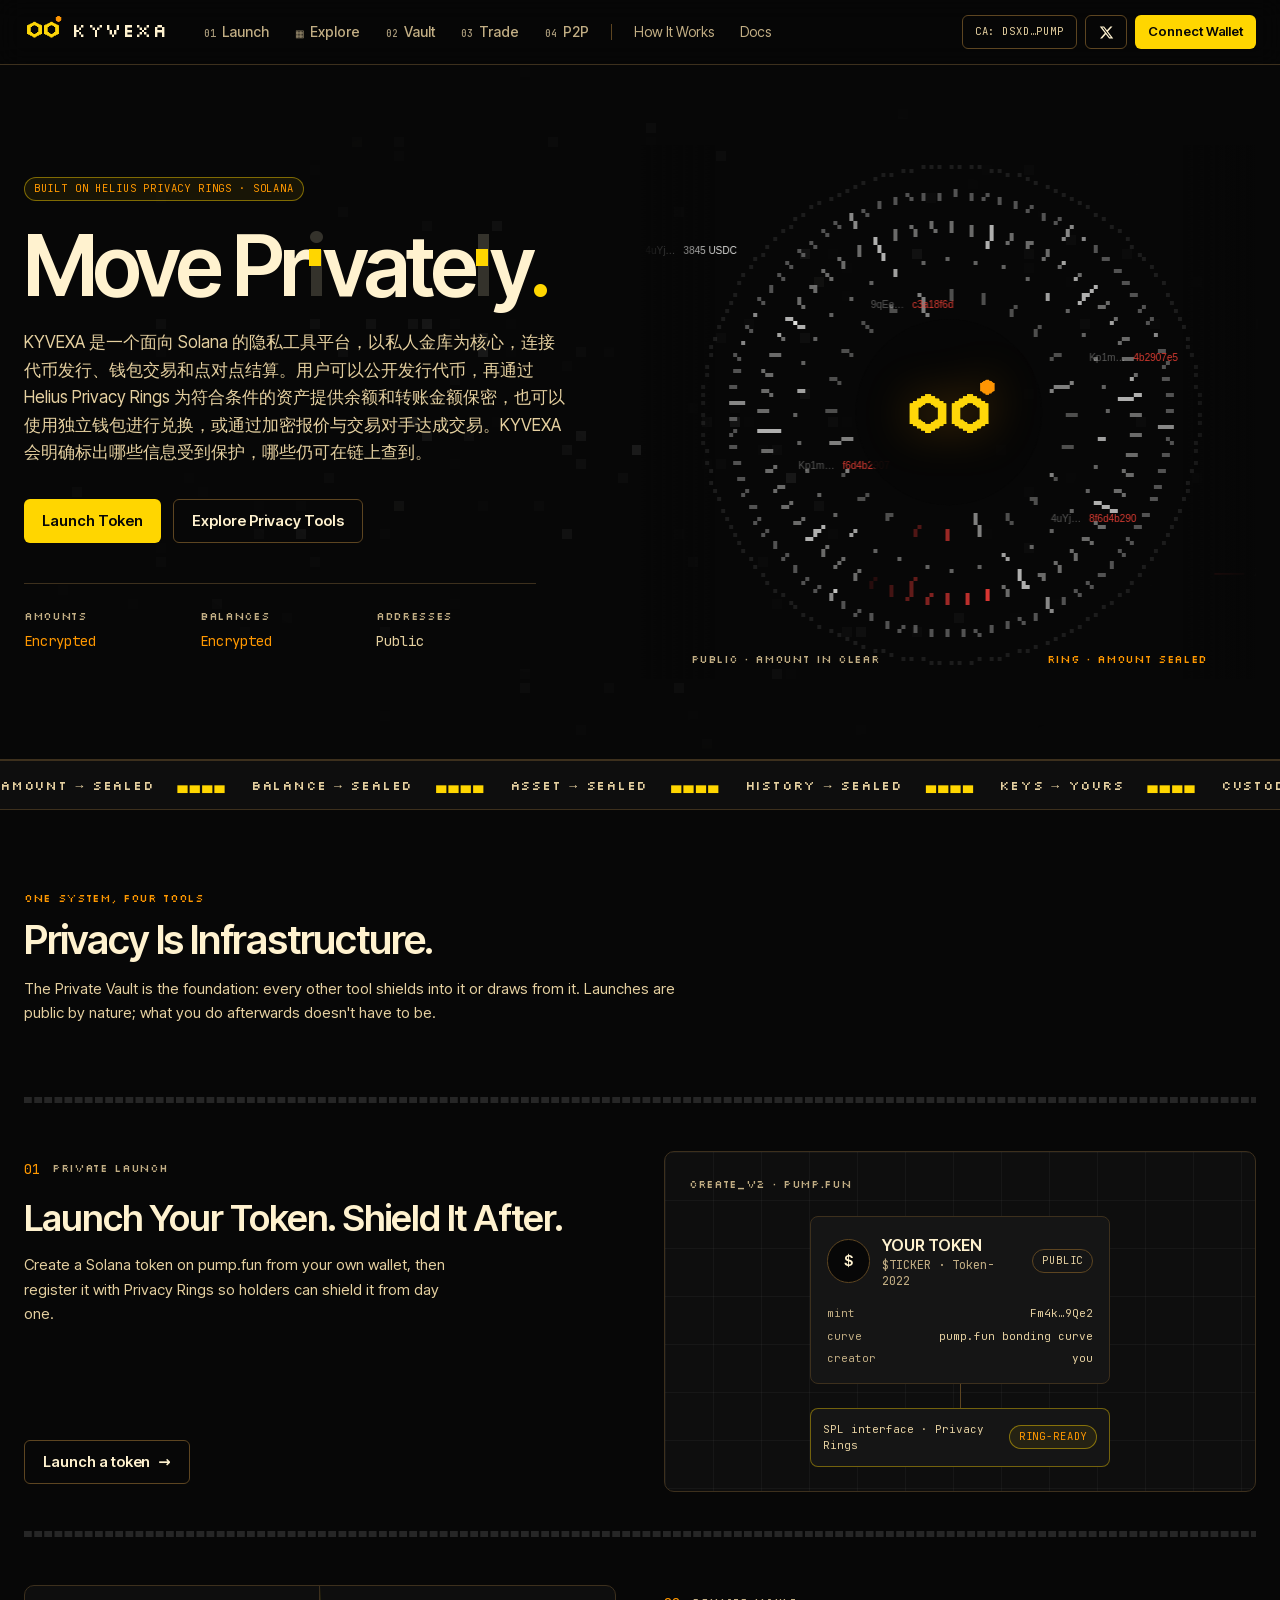
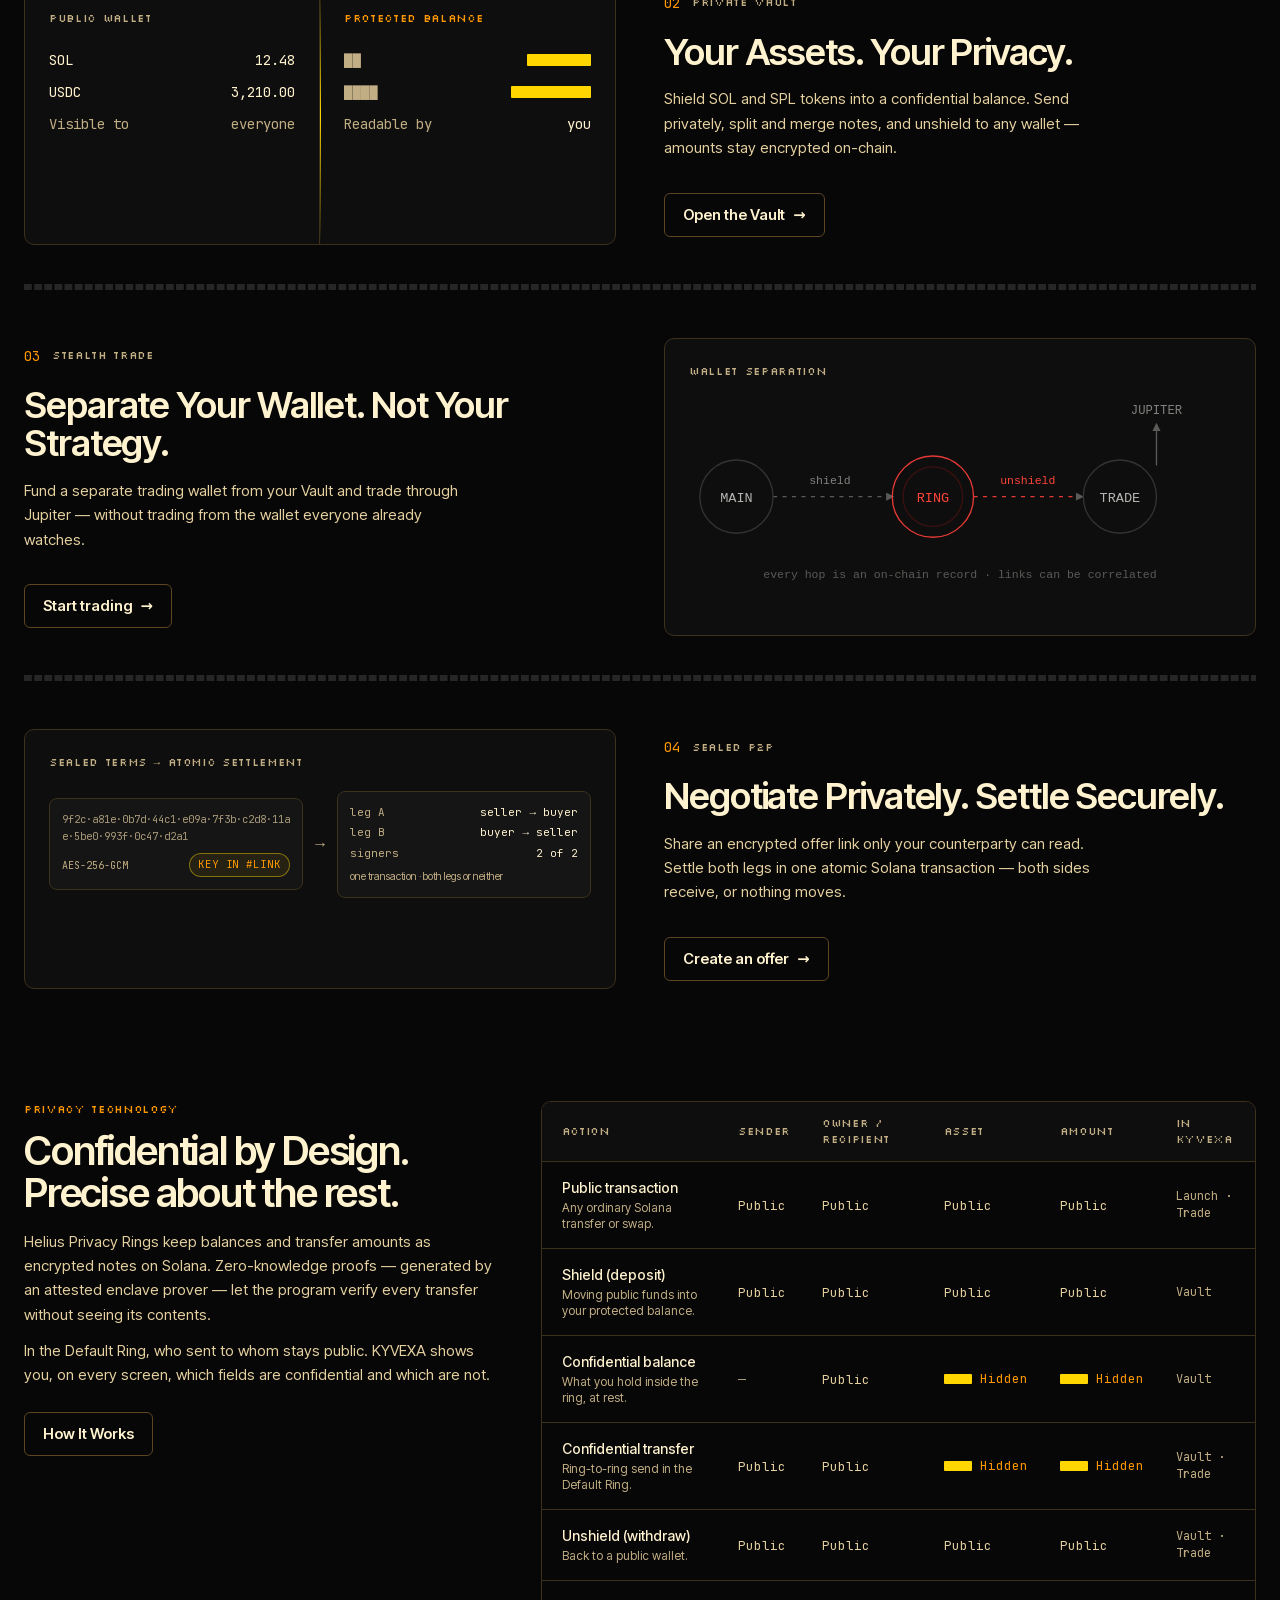
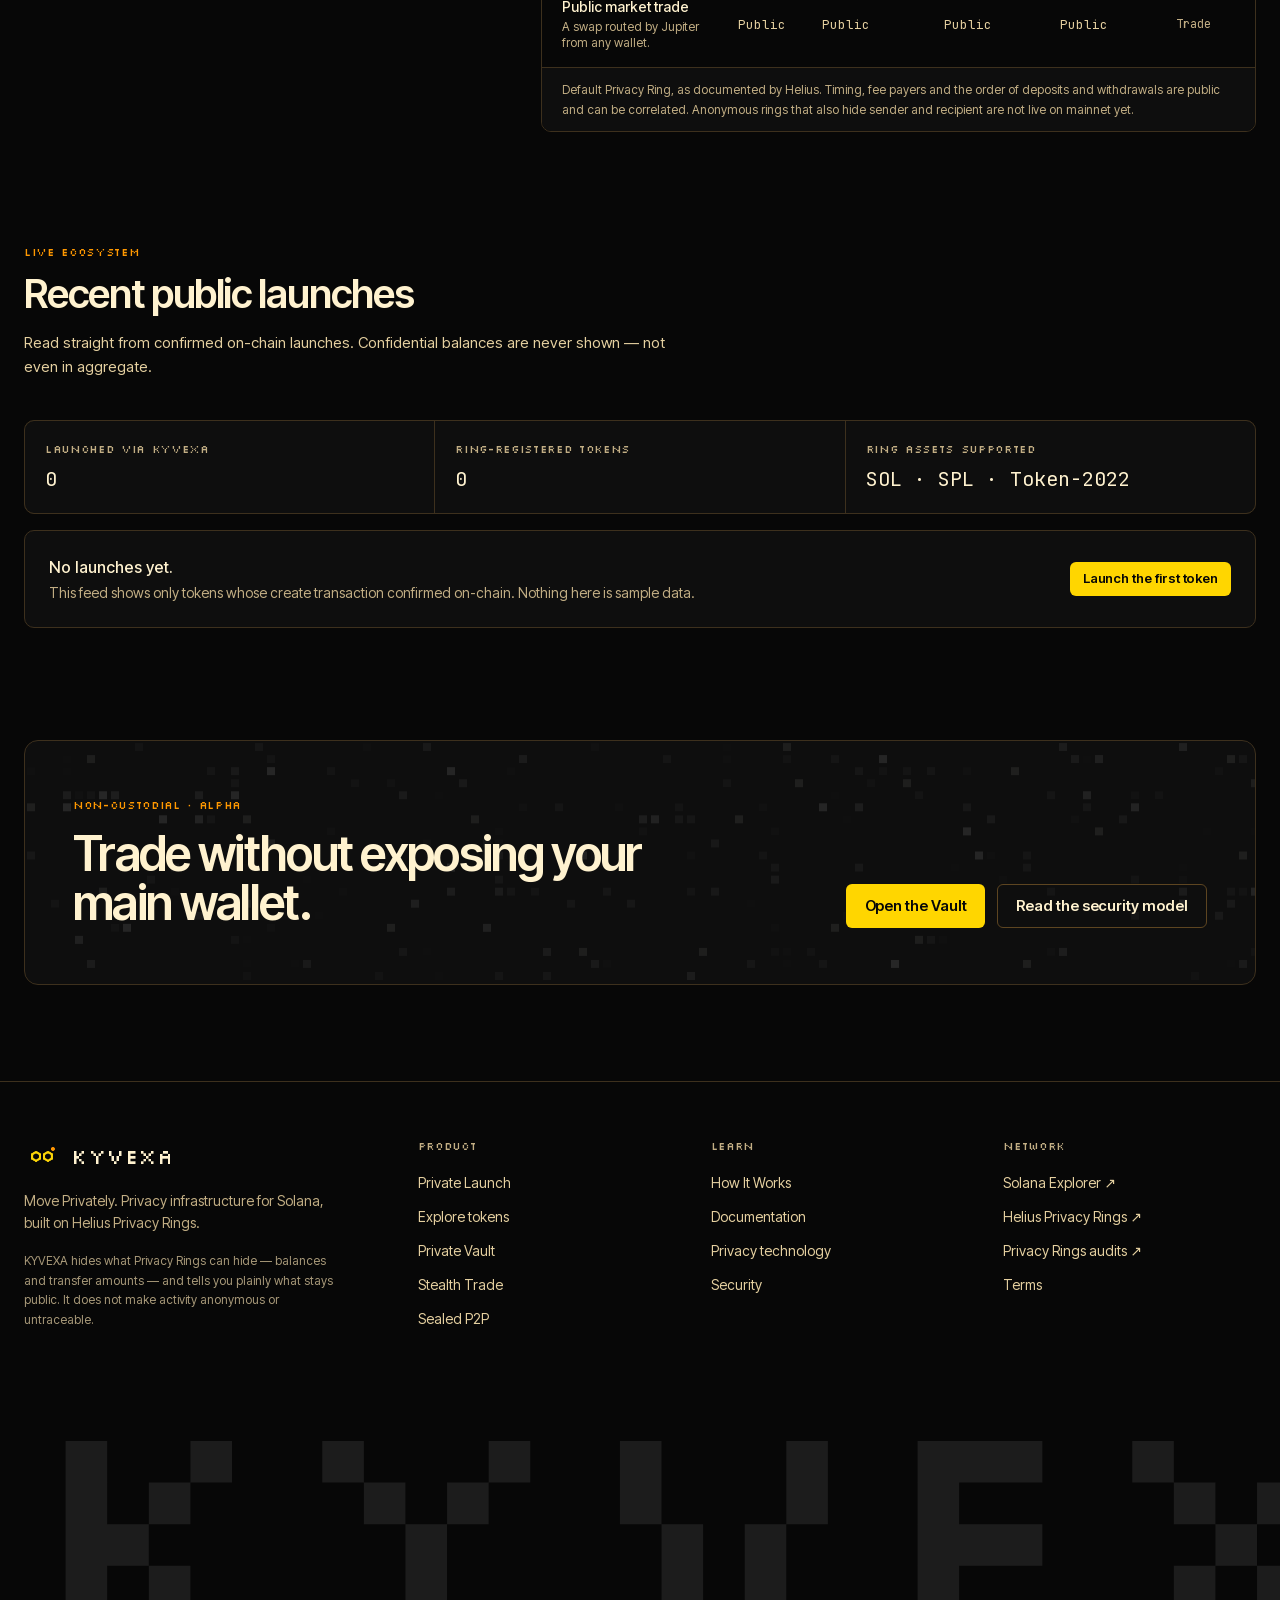
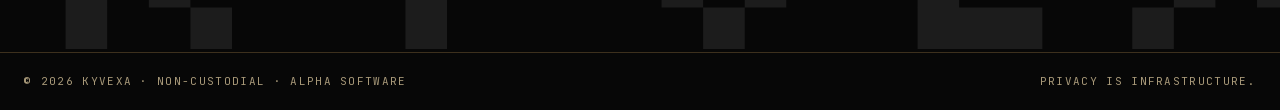
==== commit 0b25bf93: "Show the live KYVEXA CA directly in the homepage" ====
--- a/index.html
+++ b/index.html
@@ -1 +1 @@
-<!DOCTYPE html><html lang="en" class="_07jdaW_variable BVULza_variable Nwxp5W_variable"><head><meta charSet="utf-8"/><meta name="viewport" content="width=device-width, initial-scale=1"/><link rel="stylesheet" href="_next/static/chunks/0mvtl4-lt6dqq.css" data-precedence="next"/><link rel="preload" as="script" fetchPriority="low" href="_next/static/chunks/310vm2bl3xxpt.js"/><script src="_next/static/chunks/0tz-82jdaa63a.js" async=""></script><script src="_next/static/chunks/39_j1bdzreq0m.js" async=""></script><script src="_next/static/chunks/0b8ium35djf5z.js" async=""></script><script src="_next/static/chunks/turbopack-2u1d16houkiyo.js" async=""></script><script src="_next/static/chunks/0ob28oyk-szaa.js" async=""></script><script src="_next/static/chunks/3a-avq550zklu.js" async=""></script><script src="_next/static/chunks/1bym98i0lyh_o.js" async=""></script><script src="_next/static/chunks/1tvo6ha862r_n.js" async=""></script><script src="_next/static/chunks/2kb_lkotej76x.js" async=""></script><script src="_next/static/chunks/08in8nlbj_9ds.js" async=""></script><meta name="theme-color" content="#070707"/><title>KYVEXA — Move Privately.</title><meta name="description" content="Launch tokens, protect balances, trade through separate wallets and settle P2P deals through one Solana privacy platform, built on Helius Privacy Rings."/><meta property="og:title" content="KYVEXA"/><meta property="og:description" content="Move Privately."/><meta property="og:type" content="website"/><meta name="twitter:card" content="summary_large_image"/><meta name="twitter:title" content="KYVEXA"/><meta name="twitter:description" content="Move Privately."/><link rel="icon" href="icon.svg?icon.0sf8svpd2gkin.svg" sizes="any" type="image/svg+xml"/><meta name="next-size-adjust" content=""/><script src="_next/static/chunks/0cz1d0mv5g_q7.js" noModule=""></script><link rel="stylesheet" href="project-guide.css"><script defer src="project-guide.js?v=lower-pixels-2"></script><script defer src="./hero-ring.js"></script></head><body><div hidden=""><!--$--><!--/$--></div><header class="sticky top-0 z-40 border-b border-line bg-ink/85 backdrop-blur-md"><div class="mx-auto flex h-16 max-w-[1320px] items-center gap-6 px-4 sm:px-6"><a class="shrink-0" aria-label="KYVEXA home" href="index.html"><span class="group inline-flex items-center gap-2.5 "><svg width="26" height="26" viewBox="0 0 16 16" class="text-fg" shape-rendering="crispEdges" aria-hidden="true"><rect x="2" y="3" width="1" height="1" fill="currentColor"></rect><rect x="3" y="3" width="1" height="1" fill="currentColor"></rect><rect x="4" y="3" width="1" height="1" fill="currentColor"></rect><rect x="5" y="3" width="1" height="1" fill="currentColor"></rect><rect x="10" y="3" width="1" height="1" fill="currentColor"></rect><rect x="11" y="3" width="1" height="1" fill="currentColor"></rect><rect x="12" y="3" width="1" height="1" fill="currentColor"></rect><rect x="13" y="3" width="1" height="1" fill="currentColor"></rect><rect x="2" y="4" width="1" height="1" fill="currentColor"></rect><rect x="3" y="4" width="1" height="1" fill="currentColor"></rect><rect x="4" y="4" width="1" height="1" fill="currentColor"></rect><rect x="5" y="4" width="1" height="1" fill="currentColor"></rect><rect x="10" y="4" width="1" height="1" fill="currentColor"></rect><rect x="11" y="4" width="1" height="1" fill="currentColor"></rect><rect x="12" y="4" width="1" height="1" fill="currentColor"></rect><rect x="13" y="4" width="1" height="1" fill="currentColor"></rect><rect x="2" y="5" width="1" height="1" fill="currentColor"></rect><rect x="3" y="5" width="1" height="1" fill="currentColor"></rect><rect x="12" y="5" width="1" height="1" fill="currentColor"></rect><rect x="13" y="5" width="1" height="1" fill="currentColor"></rect><rect x="2" y="6" width="1" height="1" fill="currentColor"></rect><rect x="3" y="6" width="1" height="1" fill="currentColor"></rect><rect x="12" y="6" width="1" height="1" fill="currentColor"></rect><rect x="13" y="6" width="1" height="1" fill="currentColor"></rect><rect x="2" y="7" width="1" height="1" fill="currentColor"></rect><rect x="3" y="7" width="1" height="1" fill="currentColor"></rect><rect x="6" y="7" width="1" height="1" fill="#E53935"></rect><rect x="7" y="7" width="1" height="1" fill="#E53935"></rect><rect x="8" y="7" width="1" height="1" fill="#E53935"></rect><rect x="9" y="7" width="1" height="1" fill="#E53935"></rect><rect x="12" y="7" width="1" height="1" fill="currentColor"></rect><rect x="13" y="7" width="1" height="1" fill="currentColor"></rect><rect x="2" y="8" width="1" height="1" fill="currentColor"></rect><rect x="3" y="8" width="1" height="1" fill="currentColor"></rect><rect x="6" y="8" width="1" height="1" fill="#E53935"></rect><rect x="7" y="8" width="1" height="1" fill="#E53935"></rect><rect x="8" y="8" width="1" height="1" fill="#E53935"></rect><rect x="9" y="8" width="1" height="1" fill="#E53935"></rect><rect x="12" y="8" width="1" height="1" fill="currentColor"></rect><rect x="13" y="8" width="1" height="1" fill="currentColor"></rect><rect x="2" y="9" width="1" height="1" fill="currentColor"></rect><rect x="3" y="9" width="1" height="1" fill="currentColor"></rect><rect x="12" y="9" width="1" height="1" fill="currentColor"></rect><rect x="13" y="9" width="1" height="1" fill="currentColor"></rect><rect x="2" y="10" width="1" height="1" fill="currentColor"></rect><rect x="3" y="10" width="1" height="1" fill="currentColor"></rect><rect x="12" y="10" width="1" height="1" fill="currentColor"></rect><rect x="13" y="10" width="1" height="1" fill="currentColor"></rect><rect x="2" y="11" width="1" height="1" fill="currentColor"></rect><rect x="3" y="11" width="1" height="1" fill="currentColor"></rect><rect x="4" y="11" width="1" height="1" fill="currentColor"></rect><rect x="5" y="11" width="1" height="1" fill="currentColor"></rect><rect x="10" y="11" width="1" height="1" fill="currentColor"></rect><rect x="11" y="11" width="1" height="1" fill="currentColor"></rect><rect x="12" y="11" width="1" height="1" fill="currentColor"></rect><rect x="13" y="11" width="1" height="1" fill="currentColor"></rect><rect x="2" y="12" width="1" height="1" fill="currentColor"></rect><rect x="3" y="12" width="1" height="1" fill="currentColor"></rect><rect x="4" y="12" width="1" height="1" fill="currentColor"></rect><rect x="5" y="12" width="1" height="1" fill="currentColor"></rect><rect x="10" y="12" width="1" height="1" fill="currentColor"></rect><rect x="11" y="12" width="1" height="1" fill="currentColor"></rect><rect x="12" y="12" width="1" height="1" fill="currentColor"></rect><rect x="13" y="12" width="1" height="1" fill="currentColor"></rect></svg><span class="font-pixel text-[19px] leading-none tracking-[0.08em] text-fg">KYVEXA</span></span></a><nav class="hidden items-center gap-0.5 lg:flex"><a class="whitespace-nowrap rounded-md px-3 py-2 text-sm font-medium transition-colors text-mute hover:text-fg" href="launch/index.html"><span class="num mr-1.5 text-[10px] text-dim">01</span>Launch</a><a class="whitespace-nowrap rounded-md px-3 py-2 text-sm font-medium transition-colors text-mute hover:text-fg" href="explore/index.html"><span class="num mr-1.5 text-[10px] text-dim">▦</span>Explore</a><a class="whitespace-nowrap rounded-md px-3 py-2 text-sm font-medium transition-colors text-mute hover:text-fg" href="vault/index.html"><span class="num mr-1.5 text-[10px] text-dim">02</span>Vault</a><a class="whitespace-nowrap rounded-md px-3 py-2 text-sm font-medium transition-colors text-mute hover:text-fg" href="trade/index.html"><span class="num mr-1.5 text-[10px] text-dim">03</span>Trade</a><a class="whitespace-nowrap rounded-md px-3 py-2 text-sm font-medium transition-colors text-mute hover:text-fg" href="p2p/index.html"><span class="num mr-1.5 text-[10px] text-dim">04</span>P2P</a><span class="mx-2 hidden h-4 w-px bg-line-2 xl:block"></span><a class="hidden whitespace-nowrap rounded-md px-3 py-2 text-sm transition-colors xl:block text-mute hover:text-fg" href="how-it-works/index.html">How It Works</a><a class="hidden whitespace-nowrap rounded-md px-3 py-2 text-sm transition-colors xl:block text-mute hover:text-fg" href="docs/index.html">Docs</a></nav><div class="ml-auto flex items-center gap-2"><button class="chip h-[2.1rem] rounded-md px-3 hover:border-fg-2 hover:text-fg hidden xl:inline-flex" title="H6y5mDHewKBtGeDVdpNemTqpN7zH9mrTw9FfDbiwpump">CA: H6y5…pump</button><a href="https://x.com/KYVEXAfun" target="_blank" rel="noopener noreferrer" class="btn btn-ghost btn-sm inline-flex" aria-label="KYVEXA on X"><svg viewBox="0 0 24 24" class="h-[15px] w-[15px]" fill="currentColor" aria-hidden="true"><path d="M18.244 2.25h3.308l-7.227 8.26 8.502 11.24H16.17l-5.214-6.817L4.99 21.75H1.68l7.73-8.835L1.254 2.25H8.08l4.713 6.231zm-1.161 17.52h1.833L7.084 4.126H5.117z"></path></svg></a><button class="btn btn-primary btn-sm  hidden sm:inline-flex">Connect Wallet</button><button class="btn btn-ghost btn-sm xl:hidden" aria-label="Menu" aria-expanded="false">☰</button></div></div></header><main><section class="relative overflow-hidden border-b border-line"><div class="absolute inset-0 [mask-image:radial-gradient(ellipse_at_center,black,transparent_80%)]"><canvas class="pointer-events-none h-full w-full " aria-hidden="true"></canvas></div><div class="relative mx-auto grid max-w-[1320px] items-center gap-8 px-4 pb-14 pt-14 sm:px-6 lg:grid-cols-[1fr_1.05fr] lg:pb-20 lg:pt-20"><div><div class="chip chip-private">Built on Helius Privacy Rings · Solana</div><h1 translate="no" class="mt-6 text-[clamp(2.6rem,6.6vw,5.4rem)] font-semibold leading-[0.95] tracking-[-0.045em]">Move <span class="whitespace-nowrap " aria-label="Privately"><span aria-hidden="true">P</span><span aria-hidden="true">r</span><span aria-hidden="true">i</span><span aria-hidden="true">v</span><span aria-hidden="true">a</span><span aria-hidden="true">t</span><span aria-hidden="true">e</span><span aria-hidden="true">l</span><span aria-hidden="true">y</span></span><span class="text-signal">.</span></h1><p lang="zh-CN" translate="no" class="mt-6 max-w-[34rem] text-[17px] leading-relaxed text-fg-2">KYVEXA 是一个面向 Solana 的隐私工具平台，以私人金库为核心，连接代币发行、钱包交易和点对点结算。用户可以公开发行代币，再通过 Helius Privacy Rings 为符合条件的资产提供余额和转账金额保密，也可以使用独立钱包进行兑换，或通过加密报价与交易对手达成交易。KYVEXA 会明确标出哪些信息受到保护，哪些仍可在链上查到。</p><div class="mt-8 flex flex-wrap gap-3"><a class="btn btn-primary" href="launch/index.html">Launch Token</a><a class="btn btn-ghost" href="vault/index.html">Explore Privacy Tools</a></div><dl class="mt-10 grid max-w-lg grid-cols-3 gap-4 border-t border-line pt-6"><div><dt class="label">Amounts</dt><dd class="num mt-1.5 text-sm text-signal-hi"><span class="" aria-label="Encrypted"><span aria-hidden="true"><span style="opacity:0.12">E</span><span style="opacity:0.12">n</span><span style="opacity:0.12">c</span><span style="opacity:0.12">r</span><span style="opacity:0.12">y</span><span style="opacity:0.12">p</span><span style="opacity:0.12">t</span><span style="opacity:0.12">e</span><span style="opacity:0.12">d</span></span></span></dd></div><div><dt class="label">Balances</dt><dd class="num mt-1.5 text-sm text-signal-hi"><span class="" aria-label="Encrypted"><span aria-hidden="true"><span style="opacity:0.12">E</span><span style="opacity:0.12">n</span><span style="opacity:0.12">c</span><span style="opacity:0.12">r</span><span style="opacity:0.12">y</span><span style="opacity:0.12">p</span><span style="opacity:0.12">t</span><span style="opacity:0.12">e</span><span style="opacity:0.12">d</span></span></span></dd></div><div><dt class="label">Addresses</dt><dd class="num mt-1.5 text-sm text-fg-2"><span class="" aria-label="Public"><span aria-hidden="true"><span style="opacity:0.12">P</span><span style="opacity:0.12">u</span><span style="opacity:0.12">b</span><span style="opacity:0.12">l</span><span style="opacity:0.12">i</span><span style="opacity:0.12">c</span></span></span></dd></div></dl></div><div class="relative aspect-[1.15/1] w-full"><div class="relative h-full w-full"><canvas class="absolute inset-0 h-full w-full" aria-hidden="true"></canvas><div class="pointer-events-none absolute inset-0 flex items-center justify-center"><svg width="96" height="96" viewBox="0 0 16 16" class="text-fg drop-shadow-[0_0_40px_rgba(229,57,53,0.25)]" shape-rendering="crispEdges" aria-hidden="true"><rect x="2" y="3" width="1" height="1" fill="currentColor"></rect><rect x="3" y="3" width="1" height="1" fill="currentColor"></rect><rect x="4" y="3" width="1" height="1" fill="currentColor"></rect><rect x="5" y="3" width="1" height="1" fill="currentColor"></rect><rect x="10" y="3" width="1" height="1" fill="currentColor"></rect><rect x="11" y="3" width="1" height="1" fill="currentColor"></rect><rect x="12" y="3" width="1" height="1" fill="currentColor"></rect><rect x="13" y="3" width="1" height="1" fill="currentColor"></rect><rect x="2" y="4" width="1" height="1" fill="currentColor"></rect><rect x="3" y="4" width="1" height="1" fill="currentColor"></rect><rect x="4" y="4" width="1" height="1" fill="currentColor"></rect><rect x="5" y="4" width="1" height="1" fill="currentColor"></rect><rect x="10" y="4" width="1" height="1" fill="currentColor"></rect><rect x="11" y="4" width="1" height="1" fill="currentColor"></rect><rect x="12" y="4" width="1" height="1" fill="currentColor"></rect><rect x="13" y="4" width="1" height="1" fill="currentColor"></rect><rect x="2" y="5" width="1" height="1" fill="currentColor"></rect><rect x="3" y="5" width="1" height="1" fill="currentColor"></rect><rect x="12" y="5" width="1" height="1" fill="currentColor"></rect><rect x="13" y="5" width="1" height="1" fill="currentColor"></rect><rect x="2" y="6" width="1" height="1" fill="currentColor"></rect><rect x="3" y="6" width="1" height="1" fill="currentColor"></rect><rect x="12" y="6" width="1" height="1" fill="currentColor"></rect><rect x="13" y="6" width="1" height="1" fill="currentColor"></rect><rect x="2" y="7" width="1" height="1" fill="currentColor"></rect><rect x="3" y="7" width="1" height="1" fill="currentColor"></rect><rect x="6" y="7" width="1" height="1" fill="#E53935"></rect><rect x="7" y="7" width="1" height="1" fill="#E53935"></rect><rect x="8" y="7" width="1" height="1" fill="#E53935"></rect><rect x="9" y="7" width="1" height="1" fill="#E53935"></rect><rect x="12" y="7" width="1" height="1" fill="currentColor"></rect><rect x="13" y="7" width="1" height="1" fill="currentColor"></rect><rect x="2" y="8" width="1" height="1" fill="currentColor"></rect><rect x="3" y="8" width="1" height="1" fill="currentColor"></rect><rect x="6" y="8" width="1" height="1" fill="#E53935"></rect><rect x="7" y="8" width="1" height="1" fill="#E53935"></rect><rect x="8" y="8" width="1" height="1" fill="#E53935"></rect><rect x="9" y="8" width="1" height="1" fill="#E53935"></rect><rect x="12" y="8" width="1" height="1" fill="currentColor"></rect><rect x="13" y="8" width="1" height="1" fill="currentColor"></rect><rect x="2" y="9" width="1" height="1" fill="currentColor"></rect><rect x="3" y="9" width="1" height="1" fill="currentColor"></rect><rect x="12" y="9" width="1" height="1" fill="currentColor"></rect><rect x="13" y="9" width="1" height="1" fill="currentColor"></rect><rect x="2" y="10" width="1" height="1" fill="currentColor"></rect><rect x="3" y="10" width="1" height="1" fill="currentColor"></rect><rect x="12" y="10" width="1" height="1" fill="currentColor"></rect><rect x="13" y="10" width="1" height="1" fill="currentColor"></rect><rect x="2" y="11" width="1" height="1" fill="currentColor"></rect><rect x="3" y="11" width="1" height="1" fill="currentColor"></rect><rect x="4" y="11" width="1" height="1" fill="currentColor"></rect><rect x="5" y="11" width="1" height="1" fill="currentColor"></rect><rect x="10" y="11" width="1" height="1" fill="currentColor"></rect><rect x="11" y="11" width="1" height="1" fill="currentColor"></rect><rect x="12" y="11" width="1" height="1" fill="currentColor"></rect><rect x="13" y="11" width="1" height="1" fill="currentColor"></rect><rect x="2" y="12" width="1" height="1" fill="currentColor"></rect><rect x="3" y="12" width="1" height="1" fill="currentColor"></rect><rect x="4" y="12" width="1" height="1" fill="currentColor"></rect><rect x="5" y="12" width="1" height="1" fill="currentColor"></rect><rect x="10" y="12" width="1" height="1" fill="currentColor"></rect><rect x="11" y="12" width="1" height="1" fill="currentColor"></rect><rect x="12" y="12" width="1" height="1" fill="currentColor"></rect><rect x="13" y="12" width="1" height="1" fill="currentColor"></rect></svg></div><div class="pointer-events-none absolute inset-x-0 bottom-3 flex justify-between px-[8%]"><span class="label">Public<span class="hidden sm:inline"> · amount in clear</span></span><span class="label text-signal-hi">Ring<span class="hidden sm:inline"> · amount sealed</span></span></div></div></div></div></section><div class="relative overflow-hidden border-y border-line bg-ink-2 py-3" aria-hidden="true"><div class="marquee flex w-max items-center gap-6 whitespace-nowrap"><span class="font-pixel text-[13px] tracking-[0.06em] text-fg-2">AMOUNT → SEALED</span><span class="text-[13px] tracking-[0.18em] text-signal">▄▄▄▄</span><span class="font-pixel text-[13px] tracking-[0.06em] text-fg-2">BALANCE → SEALED</span><span class="text-[13px] tracking-[0.18em] text-signal">▄▄▄▄</span><span class="font-pixel text-[13px] tracking-[0.06em] text-fg-2">ASSET → SEALED</span><span class="text-[13px] tracking-[0.18em] text-signal">▄▄▄▄</span><span class="font-pixel text-[13px] tracking-[0.06em] text-fg-2">HISTORY → SEALED</span><span class="text-[13px] tracking-[0.18em] text-signal">▄▄▄▄</span><span class="font-pixel text-[13px] tracking-[0.06em] text-fg-2">KEYS → YOURS</span><span class="text-[13px] tracking-[0.18em] text-signal">▄▄▄▄</span><span class="font-pixel text-[13px] tracking-[0.06em] text-fg-2">CUSTODY → NONE</span><span class="text-[13px] tracking-[0.18em] text-signal">▄▄▄▄</span><span><span class="font-pixel text-[13px] tracking-[0.06em] text-fg-2">AMOUNT → SEALED</span></span><span><span class="text-[13px] tracking-[0.18em] text-signal">▄▄▄▄</span></span><span><span class="font-pixel text-[13px] tracking-[0.06em] text-fg-2">BALANCE → SEALED</span></span><span><span class="text-[13px] tracking-[0.18em] text-signal">▄▄▄▄</span></span><span><span class="font-pixel text-[13px] tracking-[0.06em] text-fg-2">ASSET → SEALED</span></span><span><span class="text-[13px] tracking-[0.18em] text-signal">▄▄▄▄</span></span><span><span class="font-pixel text-[13px] tracking-[0.06em] text-fg-2">HISTORY → SEALED</span></span><span><span class="text-[13px] tracking-[0.18em] text-signal">▄▄▄▄</span></span><span><span class="font-pixel text-[13px] tracking-[0.06em] text-fg-2">KEYS → YOURS</span></span><span><span class="text-[13px] tracking-[0.18em] text-signal">▄▄▄▄</span></span><span><span class="font-pixel text-[13px] tracking-[0.06em] text-fg-2">CUSTODY → NONE</span></span><span><span class="text-[13px] tracking-[0.18em] text-signal">▄▄▄▄</span></span></div></div><section data-kyvexa-pixels="" class="mx-auto max-w-[1320px] px-4 pt-20 sm:px-6"><div class=""><div class="label mb-3 text-signal-hi">One system, four tools</div><h2 class="text-[clamp(1.6rem,3.2vw,2.5rem)] font-semibold leading-[1.05] tracking-[-0.03em] text-fg"><span class="" aria-label="Privacy Is Infrastructure."><span aria-hidden="true"><span style="opacity:0.12">P</span><span style="opacity:0.12">r</span><span style="opacity:0.12">i</span><span style="opacity:0.12">v</span><span style="opacity:0.12">a</span><span style="opacity:0.12">c</span><span style="opacity:0.12">y</span> <span style="opacity:0.12">I</span><span style="opacity:0.12">s</span> <span style="opacity:0.12">I</span><span style="opacity:0.12">n</span><span style="opacity:0.12">f</span><span style="opacity:0.12">r</span><span style="opacity:0.12">a</span><span style="opacity:0.12">s</span><span style="opacity:0.12">t</span><span style="opacity:0.12">r</span><span style="opacity:0.12">u</span><span style="opacity:0.12">c</span><span style="opacity:0.12">t</span><span style="opacity:0.12">u</span><span style="opacity:0.12">r</span><span style="opacity:0.12">e</span><span style="opacity:0.12">.</span></span></span></h2><div class="mt-4 max-w-2xl text-[15px] leading-relaxed text-fg-2">The Private Vault is the foundation: every other tool shields into it or draws from it. Launches are public by nature; what you do afterwards doesn&#x27;t have to be.</div></div><div class="mt-14 space-y-6"><article class="grid items-stretch gap-6 pt-2 lg:grid-cols-2 lg:gap-12"><div class="blocks text-[13px] leading-none lg:col-span-2" aria-hidden="true">▄▄▄▄▄▄▄▄▄▄▄▄▄▄▄▄▄▄▄▄▄▄▄▄▄▄▄▄▄▄▄▄▄▄▄▄▄▄▄▄▄▄▄▄▄▄▄▄▄▄▄▄▄▄▄▄▄▄▄▄▄▄▄▄▄▄▄▄▄▄▄▄▄▄▄▄▄▄▄▄▄▄▄▄▄▄▄▄▄▄▄▄▄▄▄▄▄▄▄▄▄▄▄▄▄▄▄▄▄▄▄▄▄▄▄▄▄▄▄▄▄▄▄▄▄▄▄▄▄▄▄▄▄▄▄▄▄▄▄▄▄▄▄▄▄▄▄▄▄▄▄▄▄▄▄▄▄▄▄▄</div><div class="flex flex-col justify-between py-2 "><div><div class="flex items-center gap-3"><span class="num text-sm text-signal-hi">01</span><span class="label">Private Launch</span></div><h3 class="mt-5 text-[clamp(1.6rem,3vw,2.3rem)] font-semibold leading-[1.05] tracking-[-0.03em]"><span class="" aria-label="Launch Your Token. Shield It After."><span aria-hidden="true"><span style="opacity:0.12">L</span><span style="opacity:0.12">a</span><span style="opacity:0.12">u</span><span style="opacity:0.12">n</span><span style="opacity:0.12">c</span><span style="opacity:0.12">h</span> <span style="opacity:0.12">Y</span><span style="opacity:0.12">o</span><span style="opacity:0.12">u</span><span style="opacity:0.12">r</span> <span style="opacity:0.12">T</span><span style="opacity:0.12">o</span><span style="opacity:0.12">k</span><span style="opacity:0.12">e</span><span style="opacity:0.12">n</span><span style="opacity:0.12">.</span> <span style="opacity:0.12">S</span><span style="opacity:0.12">h</span><span style="opacity:0.12">i</span><span style="opacity:0.12">e</span><span style="opacity:0.12">l</span><span style="opacity:0.12">d</span> <span style="opacity:0.12">I</span><span style="opacity:0.12">t</span> <span style="opacity:0.12">A</span><span style="opacity:0.12">f</span><span style="opacity:0.12">t</span><span style="opacity:0.12">e</span><span style="opacity:0.12">r</span><span style="opacity:0.12">.</span></span></span></h3><p class="mt-4 max-w-md text-[15px] leading-relaxed text-fg-2">Create a Solana token on pump.fun from your own wallet, then register it with Privacy Rings so holders can shield it from day one.</p></div><a class="btn btn-ghost mt-8 w-fit" href="launch/index.html">Launch a token<!-- --> <span aria-hidden="true">→</span></a></div><div class="relative h-full min-h-[260px] overflow-hidden rounded-[10px] border border-line bg-ink-2 grid-bg p-6"><div class="label">create_v2 · pump.fun</div><div class="mx-auto mt-6 w-[min(100%,300px)]"><div class="panel-2 p-4"><div class="flex items-center gap-3"><div class="grid h-11 w-11 place-items-center rounded-full border border-line-2 bg-ink text-sm font-semibold">$</div><div><div class="font-semibold">YOUR TOKEN</div><div class="num text-xs text-mute">$TICKER · Token-2022</div></div><span class="chip chip-public ml-auto">Public</span></div><div class="num mt-4 space-y-1.5 text-[11px] text-fg-2"><div class="flex justify-between"><span class="text-mute">mint</span><span>Fm4k…9Qe2</span></div><div class="flex justify-between"><span class="text-mute">curve</span><span>pump.fun bonding curve</span></div><div class="flex justify-between"><span class="text-mute">creator</span><span>you</span></div></div></div><div class="mx-auto h-6 w-px bg-line-2"></div><div class="panel-2 flex items-center justify-between border-signal/40 p-3"><span class="num text-[11px] text-fg-2">SPL interface · Privacy Rings</span><span class="chip chip-private">Ring-ready</span></div></div></div></article><article class="grid items-stretch gap-6 pt-2 lg:grid-cols-2 lg:gap-12"><div class="blocks text-[13px] leading-none lg:col-span-2" aria-hidden="true">▄▄▄▄▄▄▄▄▄▄▄▄▄▄▄▄▄▄▄▄▄▄▄▄▄▄▄▄▄▄▄▄▄▄▄▄▄▄▄▄▄▄▄▄▄▄▄▄▄▄▄▄▄▄▄▄▄▄▄▄▄▄▄▄▄▄▄▄▄▄▄▄▄▄▄▄▄▄▄▄▄▄▄▄▄▄▄▄▄▄▄▄▄▄▄▄▄▄▄▄▄▄▄▄▄▄▄▄▄▄▄▄▄▄▄▄▄▄▄▄▄▄▄▄▄▄▄▄▄▄▄▄▄▄▄▄▄▄▄▄▄▄▄▄▄▄▄▄▄▄▄▄▄▄▄▄▄▄▄▄</div><div class="flex flex-col justify-between py-2 lg:order-2"><div><div class="flex items-center gap-3"><span class="num text-sm text-signal-hi">02</span><span class="label">Private Vault</span></div><h3 class="mt-5 text-[clamp(1.6rem,3vw,2.3rem)] font-semibold leading-[1.05] tracking-[-0.03em]"><span class="" aria-label="Your Assets. Your Privacy."><span aria-hidden="true"><span style="opacity:0.12">Y</span><span style="opacity:0.12">o</span><span style="opacity:0.12">u</span><span style="opacity:0.12">r</span> <span style="opacity:0.12">A</span><span style="opacity:0.12">s</span><span style="opacity:0.12">s</span><span style="opacity:0.12">e</span><span style="opacity:0.12">t</span><span style="opacity:0.12">s</span><span style="opacity:0.12">.</span> <span style="opacity:0.12">Y</span><span style="opacity:0.12">o</span><span style="opacity:0.12">u</span><span style="opacity:0.12">r</span> <span style="opacity:0.12">P</span><span style="opacity:0.12">r</span><span style="opacity:0.12">i</span><span style="opacity:0.12">v</span><span style="opacity:0.12">a</span><span style="opacity:0.12">c</span><span style="opacity:0.12">y</span><span style="opacity:0.12">.</span></span></span></h3><p class="mt-4 max-w-md text-[15px] leading-relaxed text-fg-2">Shield SOL and SPL tokens into a confidential balance. Send privately, split and merge notes, and unshield to any wallet — amounts stay encrypted on-chain.</p></div><a class="btn btn-ghost mt-8 w-fit" href="vault/index.html">Open the Vault<!-- --> <span aria-hidden="true">→</span></a></div><div class="relative grid h-full min-h-[260px] grid-cols-2 overflow-hidden rounded-[10px] border border-line bg-ink-2"><div class="border-r border-line p-6"><div class="label">Public wallet</div><div class="num mt-6 space-y-3 text-sm"><div class="flex justify-between"><span>SOL</span><span>12.48</span></div><div class="flex justify-between"><span>USDC</span><span>3,210.00</span></div><div class="flex justify-between text-mute"><span>Visible to</span><span>everyone</span></div></div></div><div class="relative p-6"><div class="label text-signal-hi">Protected balance</div><div class="num mt-6 space-y-3 text-sm"><div class="flex items-center justify-between"><span class="text-mute">██</span><span class="redact h-3 w-16"></span></div><div class="flex items-center justify-between"><span class="text-mute">████</span><span class="redact h-3 w-20"></span></div><div class="flex justify-between text-mute"><span>Readable by</span><span class="text-fg">you</span></div></div><div class="absolute inset-y-0 left-0 w-px bg-gradient-to-b from-transparent via-signal to-transparent"></div></div></div></article><article class="grid items-stretch gap-6 pt-2 lg:grid-cols-2 lg:gap-12"><div class="blocks text-[13px] leading-none lg:col-span-2" aria-hidden="true">▄▄▄▄▄▄▄▄▄▄▄▄▄▄▄▄▄▄▄▄▄▄▄▄▄▄▄▄▄▄▄▄▄▄▄▄▄▄▄▄▄▄▄▄▄▄▄▄▄▄▄▄▄▄▄▄▄▄▄▄▄▄▄▄▄▄▄▄▄▄▄▄▄▄▄▄▄▄▄▄▄▄▄▄▄▄▄▄▄▄▄▄▄▄▄▄▄▄▄▄▄▄▄▄▄▄▄▄▄▄▄▄▄▄▄▄▄▄▄▄▄▄▄▄▄▄▄▄▄▄▄▄▄▄▄▄▄▄▄▄▄▄▄▄▄▄▄▄▄▄▄▄▄▄▄▄▄▄▄▄</div><div class="flex flex-col justify-between py-2 "><div><div class="flex items-center gap-3"><span class="num text-sm text-signal-hi">03</span><span class="label">Stealth Trade</span></div><h3 class="mt-5 text-[clamp(1.6rem,3vw,2.3rem)] font-semibold leading-[1.05] tracking-[-0.03em]"><span class="" aria-label="Separate Your Wallet. Not Your Strategy."><span aria-hidden="true"><span style="opacity:0.12">S</span><span style="opacity:0.12">e</span><span style="opacity:0.12">p</span><span style="opacity:0.12">a</span><span style="opacity:0.12">r</span><span style="opacity:0.12">a</span><span style="opacity:0.12">t</span><span style="opacity:0.12">e</span> <span style="opacity:0.12">Y</span><span style="opacity:0.12">o</span><span style="opacity:0.12">u</span><span style="opacity:0.12">r</span> <span style="opacity:0.12">W</span><span style="opacity:0.12">a</span><span style="opacity:0.12">l</span><span style="opacity:0.12">l</span><span style="opacity:0.12">e</span><span style="opacity:0.12">t</span><span style="opacity:0.12">.</span> <span style="opacity:0.12">N</span><span style="opacity:0.12">o</span><span style="opacity:0.12">t</span> <span style="opacity:0.12">Y</span><span style="opacity:0.12">o</span><span style="opacity:0.12">u</span><span style="opacity:0.12">r</span> <span style="opacity:0.12">S</span><span style="opacity:0.12">t</span><span style="opacity:0.12">r</span><span style="opacity:0.12">a</span><span style="opacity:0.12">t</span><span style="opacity:0.12">e</span><span style="opacity:0.12">g</span><span style="opacity:0.12">y</span><span style="opacity:0.12">.</span></span></span></h3><p class="mt-4 max-w-md text-[15px] leading-relaxed text-fg-2">Fund a separate trading wallet from your Vault and trade through Jupiter — without trading from the wallet everyone already watches.</p></div><a class="btn btn-ghost mt-8 w-fit" href="trade/index.html">Start trading<!-- --> <span aria-hidden="true">→</span></a></div><div class="relative h-full min-h-[260px] overflow-hidden rounded-[10px] border border-line bg-ink-2 p-6"><div class="label">Wallet separation</div><svg viewBox="0 0 400 150" class="mt-4 w-full" aria-hidden="true"><defs><marker id="ar" viewBox="0 0 8 8" refX="6" refY="4" markerWidth="6" markerHeight="6" orient="auto"><path d="M0 0L8 4L0 8z" fill="#5a5a57"></path></marker></defs><line x1="62" y1="75" x2="150" y2="75" stroke="#5a5a57" stroke-dasharray="3 4" marker-end="url(#ar)"></line><line x1="210" y1="75" x2="290" y2="75" stroke="#E53935" stroke-dasharray="3 4" marker-end="url(#ar)"></line><line x1="345" y1="52" x2="345" y2="22" stroke="#5a5a57" marker-end="url(#ar)"></line><circle cx="35" cy="75" r="27" fill="none" stroke="#333"></circle><circle cx="180" cy="75" r="30" fill="none" stroke="#E53935"></circle><circle cx="180" cy="75" r="22" fill="none" stroke="#3a1110"></circle><circle cx="318" cy="75" r="27" fill="none" stroke="#333"></circle><text x="35" y="79" text-anchor="middle" font-size="10" fill="#b4b4b0" font-family="monospace">MAIN</text><text x="180" y="79" text-anchor="middle" font-size="10" fill="#ff453a" font-family="monospace">RING</text><text x="318" y="79" text-anchor="middle" font-size="10" fill="#b4b4b0" font-family="monospace">TRADE</text><text x="345" y="14" text-anchor="middle" font-size="9" fill="#82827e" font-family="monospace">JUPITER</text><text x="104" y="66" text-anchor="middle" font-size="8.5" fill="#82827e" font-family="monospace">shield</text><text x="250" y="66" text-anchor="middle" font-size="8.5" fill="#ff453a" font-family="monospace">unshield</text><text x="200" y="135" text-anchor="middle" font-size="8.5" fill="#5a5a57" font-family="monospace">every hop is an on-chain record · links can be correlated</text></svg><span class="grid h-14 w-14 place-items-center rounded-full border text-[10px] num hidden"></span></div></article><article class="grid items-stretch gap-6 pt-2 lg:grid-cols-2 lg:gap-12"><div class="blocks text-[13px] leading-none lg:col-span-2" aria-hidden="true">▄▄▄▄▄▄▄▄▄▄▄▄▄▄▄▄▄▄▄▄▄▄▄▄▄▄▄▄▄▄▄▄▄▄▄▄▄▄▄▄▄▄▄▄▄▄▄▄▄▄▄▄▄▄▄▄▄▄▄▄▄▄▄▄▄▄▄▄▄▄▄▄▄▄▄▄▄▄▄▄▄▄▄▄▄▄▄▄▄▄▄▄▄▄▄▄▄▄▄▄▄▄▄▄▄▄▄▄▄▄▄▄▄▄▄▄▄▄▄▄▄▄▄▄▄▄▄▄▄▄▄▄▄▄▄▄▄▄▄▄▄▄▄▄▄▄▄▄▄▄▄▄▄▄▄▄▄▄▄▄</div><div class="flex flex-col justify-between py-2 lg:order-2"><div><div class="flex items-center gap-3"><span class="num text-sm text-signal-hi">04</span><span class="label">Sealed P2P</span></div><h3 class="mt-5 text-[clamp(1.6rem,3vw,2.3rem)] font-semibold leading-[1.05] tracking-[-0.03em]"><span class="" aria-label="Negotiate Privately. Settle Securely."><span aria-hidden="true"><span style="opacity:0.12">N</span><span style="opacity:0.12">e</span><span style="opacity:0.12">g</span><span style="opacity:0.12">o</span><span style="opacity:0.12">t</span><span style="opacity:0.12">i</span><span style="opacity:0.12">a</span><span style="opacity:0.12">t</span><span style="opacity:0.12">e</span> <span style="opacity:0.12">P</span><span style="opacity:0.12">r</span><span style="opacity:0.12">i</span><span style="opacity:0.12">v</span><span style="opacity:0.12">a</span><span style="opacity:0.12">t</span><span style="opacity:0.12">e</span><span style="opacity:0.12">l</span><span style="opacity:0.12">y</span><span style="opacity:0.12">.</span> <span style="opacity:0.12">S</span><span style="opacity:0.12">e</span><span style="opacity:0.12">t</span><span style="opacity:0.12">t</span><span style="opacity:0.12">l</span><span style="opacity:0.12">e</span> <span style="opacity:0.12">S</span><span style="opacity:0.12">e</span><span style="opacity:0.12">c</span><span style="opacity:0.12">u</span><span style="opacity:0.12">r</span><span style="opacity:0.12">e</span><span style="opacity:0.12">l</span><span style="opacity:0.12">y</span><span style="opacity:0.12">.</span></span></span></h3><p class="mt-4 max-w-md text-[15px] leading-relaxed text-fg-2">Share an encrypted offer link only your counterparty can read. Settle both legs in one atomic Solana transaction — both sides receive, or nothing moves.</p></div><a class="btn btn-ghost mt-8 w-fit" href="p2p/index.html">Create an offer<!-- --> <span aria-hidden="true">→</span></a></div><div class="relative h-full min-h-[260px] overflow-hidden rounded-[10px] border border-line bg-ink-2 p-6"><div class="label">Sealed terms → atomic settlement</div><div class="mt-5 grid gap-3 sm:grid-cols-[1fr_auto_1fr] sm:items-center"><div class="panel-2 p-3"><div class="num break-all text-[10.5px] leading-relaxed text-dim">9f2c·a81e·0b7d·44c1·e09a·7f3b·c2d8·11ae·5be0·993f·0c47·d2a1</div><div class="mt-2 flex items-center justify-between"><span class="num text-[10px] text-mute">AES-256-GCM</span><span class="chip chip-private">key in #link</span></div></div><div class="num text-center text-mute">→</div><div class="panel-2 p-3"><div class="num space-y-1 text-[11px]"><div class="flex justify-between"><span class="text-mute">leg A</span><span>seller → buyer</span></div><div class="flex justify-between"><span class="text-mute">leg B</span><span>buyer → seller</span></div><div class="flex justify-between"><span class="text-mute">signers</span><span>2 of 2</span></div></div><div class="mt-2 text-[10.5px] text-mute">one transaction · both legs or neither</div></div></div></div></article></div></section><section data-kyvexa-pixels="" id="technology" class="mx-auto max-w-[1320px] px-4 pt-28 sm:px-6"><div class="grid gap-10 lg:grid-cols-[0.8fr_1.2fr]"><div class=""><div class="label mb-3 text-signal-hi">Privacy technology</div><h2 class="text-[clamp(1.6rem,3.2vw,2.5rem)] font-semibold leading-[1.05] tracking-[-0.03em] text-fg"><span class="" aria-label="Confidential by Design. Precise about the rest."><span aria-hidden="true"><span style="opacity:0.12">C</span><span style="opacity:0.12">o</span><span style="opacity:0.12">n</span><span style="opacity:0.12">f</span><span style="opacity:0.12">i</span><span style="opacity:0.12">d</span><span style="opacity:0.12">e</span><span style="opacity:0.12">n</span><span style="opacity:0.12">t</span><span style="opacity:0.12">i</span><span style="opacity:0.12">a</span><span style="opacity:0.12">l</span> <span style="opacity:0.12">b</span><span style="opacity:0.12">y</span> <span style="opacity:0.12">D</span><span style="opacity:0.12">e</span><span style="opacity:0.12">s</span><span style="opacity:0.12">i</span><span style="opacity:0.12">g</span><span style="opacity:0.12">n</span><span style="opacity:0.12">.</span> <span style="opacity:0.12">P</span><span style="opacity:0.12">r</span><span style="opacity:0.12">e</span><span style="opacity:0.12">c</span><span style="opacity:0.12">i</span><span style="opacity:0.12">s</span><span style="opacity:0.12">e</span> <span style="opacity:0.12">a</span><span style="opacity:0.12">b</span><span style="opacity:0.12">o</span><span style="opacity:0.12">u</span><span style="opacity:0.12">t</span> <span style="opacity:0.12">t</span><span style="opacity:0.12">h</span><span style="opacity:0.12">e</span> <span style="opacity:0.12">r</span><span style="opacity:0.12">e</span><span style="opacity:0.12">s</span><span style="opacity:0.12">t</span><span style="opacity:0.12">.</span></span></span></h2><div class="mt-4 max-w-2xl text-[15px] leading-relaxed text-fg-2"><p>Helius Privacy Rings keep balances and transfer amounts as encrypted notes on Solana. Zero-knowledge proofs — generated by an attested enclave prover — let the program verify every transfer without seeing its contents.</p><p class="mt-3">In the Default Ring, who sent to whom stays public. KYVEXA shows you, on every screen, which fields are confidential and which are not.</p><a class="btn btn-ghost mt-6" href="how-it-works/index.html">How It Works</a></div></div><div class="overflow-x-auto rounded-[10px] border border-line"><table class="w-full min-w-[720px] border-collapse text-left text-sm"><thead><tr class="bg-ink-2"><th class="label px-5 py-3.5 font-normal">Action</th><th class="label px-4 py-3.5 font-normal">Sender</th><th class="label px-4 py-3.5 font-normal">Owner / recipient</th><th class="label px-4 py-3.5 font-normal">Asset</th><th class="label px-4 py-3.5 font-normal">Amount</th><th class="label px-4 py-3.5 font-normal">In KYVEXA</th></tr></thead><tbody><tr class="border-t border-line"><td class="px-5 py-4"><div class="font-medium text-fg">Public transaction</div><div class="mt-0.5 text-xs text-mute">Any ordinary Solana transfer or swap.</div></td><td class="num px-4 py-4 text-[12.5px]"><span class="text-fg-2">Public</span></td><td class="num px-4 py-4 text-[12.5px]"><span class="text-fg-2">Public</span></td><td class="num px-4 py-4 text-[12.5px]"><span class="text-fg-2">Public</span></td><td class="num px-4 py-4 text-[12.5px]"><span class="text-fg-2">Public</span></td><td class="num px-4 py-4 text-[12px] text-mute">Launch · Trade</td></tr><tr class="border-t border-line"><td class="px-5 py-4"><div class="font-medium text-fg">Shield (deposit)</div><div class="mt-0.5 text-xs text-mute">Moving public funds into your protected balance.</div></td><td class="num px-4 py-4 text-[12.5px]"><span class="text-fg-2">Public</span></td><td class="num px-4 py-4 text-[12.5px]"><span class="text-fg-2">Public</span></td><td class="num px-4 py-4 text-[12.5px]"><span class="text-fg-2">Public</span></td><td class="num px-4 py-4 text-[12.5px]"><span class="text-fg-2">Public</span></td><td class="num px-4 py-4 text-[12px] text-mute">Vault</td></tr><tr class="border-t border-line"><td class="px-5 py-4"><div class="font-medium text-fg">Confidential balance</div><div class="mt-0.5 text-xs text-mute">What you hold inside the ring, at rest.</div></td><td class="num px-4 py-4 text-[12.5px]"><span class="text-dim">—</span></td><td class="num px-4 py-4 text-[12.5px]"><span class="text-fg-2">Public</span></td><td class="num px-4 py-4 text-[12.5px]"><span class="inline-flex items-center gap-2 text-signal-hi"><span class="redact h-2.5 w-7"></span> Hidden</span></td><td class="num px-4 py-4 text-[12.5px]"><span class="inline-flex items-center gap-2 text-signal-hi"><span class="redact h-2.5 w-7"></span> Hidden</span></td><td class="num px-4 py-4 text-[12px] text-mute">Vault</td></tr><tr class="border-t border-line"><td class="px-5 py-4"><div class="font-medium text-fg">Confidential transfer</div><div class="mt-0.5 text-xs text-mute">Ring-to-ring send in the Default Ring.</div></td><td class="num px-4 py-4 text-[12.5px]"><span class="text-fg-2">Public</span></td><td class="num px-4 py-4 text-[12.5px]"><span class="text-fg-2">Public</span></td><td class="num px-4 py-4 text-[12.5px]"><span class="inline-flex items-center gap-2 text-signal-hi"><span class="redact h-2.5 w-7"></span> Hidden</span></td><td class="num px-4 py-4 text-[12.5px]"><span class="inline-flex items-center gap-2 text-signal-hi"><span class="redact h-2.5 w-7"></span> Hidden</span></td><td class="num px-4 py-4 text-[12px] text-mute">Vault · Trade</td></tr><tr class="border-t border-line"><td class="px-5 py-4"><div class="font-medium text-fg">Unshield (withdraw)</div><div class="mt-0.5 text-xs text-mute">Back to a public wallet.</div></td><td class="num px-4 py-4 text-[12.5px]"><span class="text-fg-2">Public</span></td><td class="num px-4 py-4 text-[12.5px]"><span class="text-fg-2">Public</span></td><td class="num px-4 py-4 text-[12.5px]"><span class="text-fg-2">Public</span></td><td class="num px-4 py-4 text-[12.5px]"><span class="text-fg-2">Public</span></td><td class="num px-4 py-4 text-[12px] text-mute">Vault · Trade</td></tr><tr class="border-t border-line"><td class="px-5 py-4"><div class="font-medium text-fg">Public market trade</div><div class="mt-0.5 text-xs text-mute">A swap routed by Jupiter from any wallet.</div></td><td class="num px-4 py-4 text-[12.5px]"><span class="text-fg-2">Public</span></td><td class="num px-4 py-4 text-[12.5px]"><span class="text-fg-2">Public</span></td><td class="num px-4 py-4 text-[12.5px]"><span class="text-fg-2">Public</span></td><td class="num px-4 py-4 text-[12.5px]"><span class="text-fg-2">Public</span></td><td class="num px-4 py-4 text-[12px] text-mute">Trade</td></tr></tbody></table><div class="border-t border-line bg-ink-2 px-5 py-3 text-xs leading-relaxed text-mute">Default Privacy Ring, as documented by Helius. Timing, fee payers and the order of deposits and withdrawals are public and can be correlated. Anonymous rings that also hide sender and recipient are not live on mainnet yet.</div></div></div></section><section data-kyvexa-pixels="" class="mx-auto max-w-[1320px] px-4 pt-28 sm:px-6"><div class=""><div class="label mb-3 text-signal-hi">Live ecosystem</div><h2 class="text-[clamp(1.6rem,3.2vw,2.5rem)] font-semibold leading-[1.05] tracking-[-0.03em] text-fg"><span class="" aria-label="Recent public launches"><span aria-hidden="true"><span style="opacity:0.12">R</span><span style="opacity:0.12">e</span><span style="opacity:0.12">c</span><span style="opacity:0.12">e</span><span style="opacity:0.12">n</span><span style="opacity:0.12">t</span> <span style="opacity:0.12">p</span><span style="opacity:0.12">u</span><span style="opacity:0.12">b</span><span style="opacity:0.12">l</span><span style="opacity:0.12">i</span><span style="opacity:0.12">c</span> <span style="opacity:0.12">l</span><span style="opacity:0.12">a</span><span style="opacity:0.12">u</span><span style="opacity:0.12">n</span><span style="opacity:0.12">c</span><span style="opacity:0.12">h</span><span style="opacity:0.12">e</span><span style="opacity:0.12">s</span></span></span></h2><div class="mt-4 max-w-2xl text-[15px] leading-relaxed text-fg-2">Read straight from confirmed on-chain launches. Confidential balances are never shown — not even in aggregate.</div></div><div class="mt-10"><div><div class="grid gap-px overflow-hidden rounded-[10px] border border-line bg-line sm:grid-cols-3"><div class="bg-ink-2 p-5"><div class="label">Launched via KYVEXA</div><div class="num mt-2 text-xl">…</div></div><div class="bg-ink-2 p-5"><div class="label">Ring-registered tokens</div><div class="num mt-2 text-xl">…</div></div><div class="bg-ink-2 p-5"><div class="label">Ring assets supported</div><div class="num mt-2 text-xl">SOL · SPL · Token-2022</div></div></div><div class="mt-4"></div></div></div></section><section data-kyvexa-pixels="" class="mx-auto max-w-[1320px] px-4 pt-28 sm:px-6"><div class="relative overflow-hidden rounded-[14px] border border-line bg-ink-2 px-6 py-14 sm:px-12"><div class="absolute inset-0"><canvas class="pointer-events-none h-full w-full " aria-hidden="true"></canvas></div><div class="relative flex flex-col items-start justify-between gap-8 lg:flex-row lg:items-end"><div><div class="label text-signal-hi">Non-custodial · Alpha</div><h2 class="mt-4 max-w-2xl text-[clamp(1.8rem,4vw,3rem)] font-semibold leading-[1.02] tracking-[-0.035em]">Trade without exposing your main wallet.</h2></div><div class="flex flex-wrap gap-3"><a class="btn btn-primary" href="vault/index.html">Open the Vault</a><a class="btn btn-ghost" href="security/index.html">Read the security model</a></div></div></div></section><!--$--><!--/$--></main><footer class="mt-24 border-t border-line pb-24 lg:pb-0"><div class="mx-auto grid max-w-[1320px] gap-10 px-4 py-14 sm:px-6 md:grid-cols-[1.4fr_repeat(3,1fr)]"><div><div class="flex items-center gap-3"><svg width="34" height="34" viewBox="0 0 16 16" class="" shape-rendering="crispEdges" aria-hidden="true"><rect x="2" y="3" width="1" height="1" fill="currentColor"></rect><rect x="3" y="3" width="1" height="1" fill="currentColor"></rect><rect x="4" y="3" width="1" height="1" fill="currentColor"></rect><rect x="5" y="3" width="1" height="1" fill="currentColor"></rect><rect x="10" y="3" width="1" height="1" fill="currentColor"></rect><rect x="11" y="3" width="1" height="1" fill="currentColor"></rect><rect x="12" y="3" width="1" height="1" fill="currentColor"></rect><rect x="13" y="3" width="1" height="1" fill="currentColor"></rect><rect x="2" y="4" width="1" height="1" fill="currentColor"></rect><rect x="3" y="4" width="1" height="1" fill="currentColor"></rect><rect x="4" y="4" width="1" height="1" fill="currentColor"></rect><rect x="5" y="4" width="1" height="1" fill="currentColor"></rect><rect x="10" y="4" width="1" height="1" fill="currentColor"></rect><rect x="11" y="4" width="1" height="1" fill="currentColor"></rect><rect x="12" y="4" width="1" height="1" fill="currentColor"></rect><rect x="13" y="4" width="1" height="1" fill="currentColor"></rect><rect x="2" y="5" width="1" height="1" fill="currentColor"></rect><rect x="3" y="5" width="1" height="1" fill="currentColor"></rect><rect x="12" y="5" width="1" height="1" fill="currentColor"></rect><rect x="13" y="5" width="1" height="1" fill="currentColor"></rect><rect x="2" y="6" width="1" height="1" fill="currentColor"></rect><rect x="3" y="6" width="1" height="1" fill="currentColor"></rect><rect x="12" y="6" width="1" height="1" fill="currentColor"></rect><rect x="13" y="6" width="1" height="1" fill="currentColor"></rect><rect x="2" y="7" width="1" height="1" fill="currentColor"></rect><rect x="3" y="7" width="1" height="1" fill="currentColor"></rect><rect x="6" y="7" width="1" height="1" fill="#E53935"></rect><rect x="7" y="7" width="1" height="1" fill="#E53935"></rect><rect x="8" y="7" width="1" height="1" fill="#E53935"></rect><rect x="9" y="7" width="1" height="1" fill="#E53935"></rect><rect x="12" y="7" width="1" height="1" fill="currentColor"></rect><rect x="13" y="7" width="1" height="1" fill="currentColor"></rect><rect x="2" y="8" width="1" height="1" fill="currentColor"></rect><rect x="3" y="8" width="1" height="1" fill="currentColor"></rect><rect x="6" y="8" width="1" height="1" fill="#E53935"></rect><rect x="7" y="8" width="1" height="1" fill="#E53935"></rect><rect x="8" y="8" width="1" height="1" fill="#E53935"></rect><rect x="9" y="8" width="1" height="1" fill="#E53935"></rect><rect x="12" y="8" width="1" height="1" fill="currentColor"></rect><rect x="13" y="8" width="1" height="1" fill="currentColor"></rect><rect x="2" y="9" width="1" height="1" fill="currentColor"></rect><rect x="3" y="9" width="1" height="1" fill="currentColor"></rect><rect x="12" y="9" width="1" height="1" fill="currentColor"></rect><rect x="13" y="9" width="1" height="1" fill="currentColor"></rect><rect x="2" y="10" width="1" height="1" fill="currentColor"></rect><rect x="3" y="10" width="1" height="1" fill="currentColor"></rect><rect x="12" y="10" width="1" height="1" fill="currentColor"></rect><rect x="13" y="10" width="1" height="1" fill="currentColor"></rect><rect x="2" y="11" width="1" height="1" fill="currentColor"></rect><rect x="3" y="11" width="1" height="1" fill="currentColor"></rect><rect x="4" y="11" width="1" height="1" fill="currentColor"></rect><rect x="5" y="11" width="1" height="1" fill="currentColor"></rect><rect x="10" y="11" width="1" height="1" fill="currentColor"></rect><rect x="11" y="11" width="1" height="1" fill="currentColor"></rect><rect x="12" y="11" width="1" height="1" fill="currentColor"></rect><rect x="13" y="11" width="1" height="1" fill="currentColor"></rect><rect x="2" y="12" width="1" height="1" fill="currentColor"></rect><rect x="3" y="12" width="1" height="1" fill="currentColor"></rect><rect x="4" y="12" width="1" height="1" fill="currentColor"></rect><rect x="5" y="12" width="1" height="1" fill="currentColor"></rect><rect x="10" y="12" width="1" height="1" fill="currentColor"></rect><rect x="11" y="12" width="1" height="1" fill="currentColor"></rect><rect x="12" y="12" width="1" height="1" fill="currentColor"></rect><rect x="13" y="12" width="1" height="1" fill="currentColor"></rect></svg><span class="font-pixel text-xl tracking-[0.08em]">KYVEXA</span></div><p class="mt-4 max-w-xs text-sm leading-relaxed text-mute">Move Privately. Privacy infrastructure for Solana, built on Helius Privacy Rings.</p><p class="mt-4 max-w-xs text-xs leading-relaxed text-dim">KYVEXA hides what Privacy Rings can hide — balances and transfer amounts — and tells you plainly what stays public. It does not make activity anonymous or untraceable.</p></div><div><div class="label">Product</div><ul class="mt-4 space-y-2.5"><li><a class="text-sm text-fg-2 hover:text-fg" href="launch/index.html">Private Launch</a></li><li><a class="text-sm text-fg-2 hover:text-fg" href="explore/index.html">Explore tokens</a></li><li><a class="text-sm text-fg-2 hover:text-fg" href="vault/index.html">Private Vault</a></li><li><a class="text-sm text-fg-2 hover:text-fg" href="trade/index.html">Stealth Trade</a></li><li><a class="text-sm text-fg-2 hover:text-fg" href="p2p/index.html">Sealed P2P</a></li></ul></div><div><div class="label">Learn</div><ul class="mt-4 space-y-2.5"><li><a class="text-sm text-fg-2 hover:text-fg" href="how-it-works/index.html">How It Works</a></li><li><a class="text-sm text-fg-2 hover:text-fg" href="docs/index.html">Documentation</a></li><li><a class="text-sm text-fg-2 hover:text-fg" href="how-it-works/index.html#privacy">Privacy technology</a></li><li><a class="text-sm text-fg-2 hover:text-fg" href="security/index.html">Security</a></li></ul></div><div><div class="label">Network</div><ul class="mt-4 space-y-2.5"><li><a href="https://solscan.io" target="_blank" rel="noreferrer" class="text-sm text-fg-2 hover:text-fg">Solana Explorer<!-- --> ↗</a></li><li><a href="https://www.helius.dev/privacy" target="_blank" rel="noreferrer" class="text-sm text-fg-2 hover:text-fg">Helius Privacy Rings<!-- --> ↗</a></li><li><a href="https://www.helius.dev/docs/privacy/audits" target="_blank" rel="noreferrer" class="text-sm text-fg-2 hover:text-fg">Privacy Rings audits<!-- --> ↗</a></li><li><a class="text-sm text-fg-2 hover:text-fg" href="terms/index.html">Terms</a></li></ul></div></div><div class="mx-auto max-w-[1320px] overflow-hidden px-4 sm:px-6" aria-hidden="true"><div class="font-pixel select-none text-center text-[clamp(5rem,26vw,22rem)] leading-[0.8] tracking-[0.02em] text-ink-4 transition-colors hover:text-signal-lo" aria-label="KYVEXA"><span aria-hidden="true"><span style="opacity:0.12">K</span><span style="opacity:0.12">Y</span><span style="opacity:0.12">V</span><span style="opacity:0.12">E</span><span style="opacity:0.12">X</span><span style="opacity:0.12">A</span></span></div></div><div class="border-t border-line"><div class="num mx-auto flex max-w-[1320px] flex-wrap items-center justify-between gap-3 px-4 py-5 text-[11px] uppercase tracking-[0.12em] text-dim sm:px-6"><span>© <!-- -->2026<!-- --> KYVEXA · Non-custodial · Alpha software</span><span>Privacy Is Infrastructure.</span></div></div></footer><nav class="fixed inset-x-0 bottom-0 z-40 border-t border-line bg-ink/95 pb-[env(safe-area-inset-bottom)] backdrop-blur-md lg:hidden" aria-label="Tools"><div class="grid grid-cols-5"><a class="flex flex-col items-center gap-0.5 py-2.5 text-[11px] font-medium text-mute" href="launch/index.html"><span class="text-base leading-none ">▲</span>Launch</a><a class="flex flex-col items-center gap-0.5 py-2.5 text-[11px] font-medium text-mute" href="explore/index.html"><span class="text-base leading-none ">▦</span>Explore</a><a class="flex flex-col items-center gap-0.5 py-2.5 text-[11px] font-medium text-mute" href="vault/index.html"><span class="text-base leading-none ">◉</span>Vault</a><a class="flex flex-col items-center gap-0.5 py-2.5 text-[11px] font-medium text-mute" href="trade/index.html"><span class="text-base leading-none ">⇄</span>Trade</a><a class="flex flex-col items-center gap-0.5 py-2.5 text-[11px] font-medium text-mute" href="p2p/index.html"><span class="text-base leading-none ">⧉</span>P2P</a></div></nav><script id="_R_">(globalThis["TURBOPACK"] || (globalThis["TURBOPACK"] = [])).push({"otherChunks":["static/chunks/310vm2bl3xxpt.js","static/chunks/0tz-82jdaa63a.js","static/chunks/39_j1bdzreq0m.js","static/chunks/0b8ium35djf5z.js"],"runtimeModuleIds":[94553]});</script><script src="_next/static/chunks/310vm2bl3xxpt.js" async=""></script><script>(self.__next_f=self.__next_f||[]).push([0])</script><script>self.__next_f.push([1,"1:\"$Sreact.fragment\"\n4:\"_next/static/chunks/0ob28oyk-szaa.js\"\n5:\"_next/static/chunks/3a-avq550zklu.js\"\n6:\"_next/static/chunks/1bym98i0lyh_o.js\"\n7:\"_next/static/chunks/1tvo6ha862r_n.js\"\n8:\"_next/static/chunks/2kb_lkotej76x.js\"\n9:\"_next/static/chunks/08in8nlbj_9ds.js\"\na:I[18575,[\"$4\",\"$5\",\"$6\",\"$7\",\"$8\",\"$9\"],\"PixelField\"]\nb:I[18575,[\"$4\",\"$5\",\"$6\",\"$7\",\"$8\",\"$9\"],\"Vanish\"]\nc:I[22016,[\"$4\",\"$5\",\"$6\",\"$7\",\"$8\",\"$9\"],\"\"]\nd:I[18575,[\"$4\",\"$5\",\"$6\",\"$7\",\"$8\",\"$9\"],\"Decrypt\"]\ne:I[2152,[\"$4\",\"$5\",\"$6\",\"$7\",\"$8\",\"$9\"],\"HeroRing\"]\nf:I[18575,[\"$4\",\"$5\",\"$6\",\"$7\",\"$8\",\"$9\"],\"NullMarquee\"]\n10:I[45910,[\"$4\",\"$5\",\"$6\",\"$7\",\"$8\",\"$9\"],\"Section\"]\n11:I[18575,[\"$4\",\"$5\",\"$6\",\"$7\",\"$8\",\"$9\"],\"Blocks\"]\n1c:\"ViewportBoundary\"\n1d:I[97367,[\"$4\",\"$5\",\"$6\",\"$7\",\"$8\"],\"$1c\"]\n1f:\"MetadataBoundary\"\n20:I[97367,[\"$4\",\"$5\",\"$6\",\"$7\",\"$8\"],\"$1f\"]\n21:\"$Sreact.suspense\"\n23:I[68027,[\"$4\",\"$5\",\"$6\",\"$7\",\"$8\"],\"default\",1]\n:HL[\"_next/static/chunks/0mvtl4-lt6dqq.css\",\"style\"]\n:HL[\"_next/static/media/4a0b7dd978568ff2-s.p.3fofz6dws3mg0.woff2\",\"font\",{\"crossOrigin\":\"\",\"type\":\"font/woff2\"}]\n:HL[\"_next/static/media/53897e768d329f66-s.p.3t6q91iet4nsy.woff2\",\"font\",{\"crossOrigin\":\"\",\"type\":\"font/woff2\"}]\n:HL[\"_next/static/media/cbb1b71f089ac5c8-s.p.0twlw20dvfl-2.woff2\",\"font\",{\"crossOrigin\":\"\",\"type\":\"font/woff2\"}]\n:HL[\"_next/static/media/cc68f550ae21708a-s.p.3dosikwwiz7p4.woff2\",\"font\",{\"crossOrigin\":\"\",\"type\":\"font/woff2\"}]\n3:[[\"children\",{\"s\":\"__PAGE__\",\"d\":{\"r\":[\"$\",\"$1\",\"c\",{\"children\":[[[\"$\",\"section\",null,{\"className\":\"relative overflow-hidden border-b border-line\",\"children\":[[\"$\",\"div\",null,{\"className\":\"absolute inset-0 [mask-image:radial-gradient(ellipse_at_center,black,transparent_80%)]\",\"children\":[\"$\",\"$La\",null,{}]}],[\"$\",\"div\",null,{\"className\":\"relative mx-auto grid max-w-[1320px] items-center gap-8 px-4 pb-14 pt-14 sm:px-6 lg:grid-cols-[1fr_1.05fr] lg:pb-20 lg:pt-20\",\"children\":[[\"$\",\"div\",null,{\"children\":[[\"$\",\"div\",null,{\"className\":\"chip chip-private\",\"children\":\"Built on Helius Privacy Rings · Solana\"}],[\"$\",\"h1\",null,{\"translate\":\"no\",\"className\":\"mt-6 text-[clamp(2.6rem,6.6vw,5.4rem)] font-semibold leading-[0.95] tracking-[-0.045em]\",\"children\":[\"Move \",[\"$\",\"$Lb\",null,{\"text\":\"Privately\"}],[\"$\",\"span\",null,{\"className\":\"text-signal\",\"children\":\".\"}]]}],[\"$\",\"p\",null,{\"lang\":\"zh-CN\",\"translate\":\"no\",\"className\":\"mt-6 max-w-[34rem] text-[17px] leading-relaxed text-fg-2\",\"children\":\"KYVEXA 是一个面向 Solana 的隐私工具平台，以私人金库为核心，连接代币发行、钱包交易和点对点结算。用户可以公开发行代币，再通过 Helius Privacy Rings 为符合条件的资产提供余额和转账金额保密，也可以使用独立钱包进行兑换，或通过加密报价与交易对手达成交易。KYVEXA 会明确标出哪些信息受到保护，哪些仍可在链上查到。\"}],[\"$\",\"div\",null,{\"className\":\"mt-8 flex flex-wrap gap-3\",\"children\":[[\"$\",\"$Lc\",null,{\"href\":\"/launch\",\"className\":\"btn btn-primary\",\"children\":\"Launch Token\"}],[\"$\",\"$Lc\",null,{\"href\":\"/vault\",\"className\":\"btn btn-ghost\",\"children\":\"Explore Privacy Tools\"}]]}],[\"$\",\"dl\",null,{\"className\":\"mt-10 grid max-w-lg grid-cols-3 gap-4 border-t border-line pt-6\",\"children\":[[\"$\",\"div\",\"Amounts\",{\"children\":[[\"$\",\"dt\",null,{\"className\":\"label\",\"children\":\"Amounts\"}],[\"$\",\"dd\",null,{\"className\":\"num mt-1.5 text-sm text-signal-hi\",\"children\":[\"$\",\"$Ld\",null,{\"text\":\"Encrypted\"}]}]]}],[\"$\",\"div\",\"Balances\",{\"children\":[[\"$\",\"dt\",null,{\"className\":\"label\",\"children\":\"Balances\"}],[\"$\",\"dd\",null,{\"className\":\"num mt-1.5 text-sm text-signal-hi\",\"children\":[\"$\",\"$Ld\",null,{\"text\":\"Encrypted\"}]}]]}],[\"$\",\"div\",\"Addresses\",{\"children\":[[\"$\",\"dt\",null,{\"className\":\"label\",\"children\":\"Addresses\"}],[\"$\",\"dd\",null,{\"className\":\"num mt-1.5 text-sm text-fg-2\",\"children\":[\"$\",\"$Ld\",null,{\"text\":\"Public\"}]}]]}]]}]]}],[\"$\",\"div\",null,{\"className\":\"relative aspect-[1.15/1] w-full\",\"children\":[\"$\",\"$Le\",null,{}]}]]}]]}],[\"$\",\"$Lf\",null,{}],[\"$\",\"section\",null,{\"className\":\"mx-auto max-w-[1320px] px-4 pt-20 sm:px-6\",\"children\":[[\"$\",\"$L10\",null,{\"eyebrow\":\"One system, four tools\",\"title\":\"Privacy Is Infrastructure.\",\"children\":\"The Private Vault is the foundation: every other tool shields into it or draws from it. Launches are public by nature; what you do afterwards doesn't have to be.\"}],[\"$\",\"div\",null,{\"className\":\"mt-14 space-y-6\",\"children\":[[\"$\",\"article\",\"01\",{\"className\":\"grid items-stretch gap-6 pt-2 lg:grid-cols-2 lg:gap-12\",\"children\":[[\"$\",\"$L11\",null,{\"n\":160,\"className\":\"lg:col-span-2\"}],[\"$\",\"div\",null,{\"className\":\"flex flex-col justify-between py-2 \",\"children\":[[\"$\",\"div\",null,{\"children\":[[\"$\",\"div\",null,{\"className\":\"flex items-center gap-3\",\"children\":[[\"$\",\"span\",null,{\"className\":\"num text-sm text-signal-hi\",\"children\":\"01\"}],[\"$\",\"span\",null,{\"className\":\"label\",\"children\":\"Private Launch\"}]]}],[\"$\",\"h3\",null,{\"className\":\"mt-5 text-[clamp(1.6rem,3vw,2.3rem)] font-semibold leading-[1.05] tracking-[-0.03em]\",\"children\":[\"$\",\"$Ld\",null,{\"text\":\"Launch Your Token. Shield It After.\",\"rescramble\":true}]}],[\"$\",\"p\",null,{\"className\":\"mt-4 max-w-md text-[15px] leading-relaxed text-fg-2\",\"children\":\"Create a Solana token on pump.fun from your own wallet, then register it with Privacy Rings so holders can shield it from day one.\"}]]}],[\"$\",\"$Lc\",null,{\"href\":\"/launch\",\"className\":\"btn btn-ghost mt-8 w-fit\",\"children\":[\"Launch a token\",\" \",[\"$\",\"span\",null,{\"aria-hidden\":true,\"children\":\"→\"}]]}]]}],[\"$\",\"div\",null,{\"className\":\"relative h-full min-h-[260px] overflow-hidden rounded-[10px] border border-line bg-ink-2 grid-bg p-6\",\"children\":[\"$L12\",\"$L13\"]}]]}],\"$L14\",\"$L15\",\"$L16\"]}]]}],\"$L17\",\"$L18\",\"$L19\"],[\"$L1a\"],\"$L1b\"]}],\"p\":false,\"v\":null}}]]\n0:{\"P\":null,\"c\":[\"\",\"\"],\"q\":\"\",\"i\":false,\"t\":{\"t\":{\"s\":\"\",\"h\":16,\"d\":{\"r\":[\"$\",\"$1\",\"c\",{\"children\":[[[\"$\",\"link\",\"0\",{\"rel\":\"stylesheet\",\"href\":\"_next/static/chunks/0mvtl4-lt6dqq.css\",\"precedence\":\"next\",\"crossOrigin\":\"$undefined\",\"nonce\":\"$undefined\"}],[\"$\",\"script\",\"script-0\",{\"src\":\"_next/static/chunks/0ob28oyk-szaa.js\",\"async\":true,\"nonce\":\"$undefined\"}],[\"$\",\"script\",\"script-1\",{\"src\":\"_next/static/chunks/3a-avq550zklu.js\",\"async\":true,\"nonce\":\"$undefined\"}],[\"$\",\"script\",\"script-2\",{\"src\":\"_next/static/chunks/1bym98i0lyh_o.js\",\"async\":true,\"nonce\":\"$undefined\"}],[\"$\",\"script\",\"script-3\",{\"src\":\"_next/static/chunks/1tvo6ha862r_n.js\",\"async\":true,\"nonce\":\"$undefined\"}],[\"$\",\"script\",\"script-4\",{\"src\":\"_next/static/chunks/2kb_lkotej76x.js\",\"async\":true,\"nonce\":\"$undefined\"}]],\"$L2\"]}],\"p\":false,\"v\":null},\"c\":\"$Q3\"},\"h\":{\"r\":[\"$\",\"$1\",\"h\",{\"children\":[null,[\"$\",\"$L1d\",null,{\"children\":\"$L1e\"}],[\"$\",\"$L20\",null,{\"children\":[[\"$\",\"div\",null,{\"hidden\":true,\"children\":[\"$\",\"$21\",null,{\"name\":\"Next.Metadata\",\"children\":\"$L22\"}]}],null]}],[\"$\",\"meta\",null,{\"name\":\"next-size-adjust\",\"content\":\"\"}]]}],\"p\":false,\"v\":null}},\"m\":\"$undefined\",\"G\":[\"$23\",[[\"$\",\"link\",\"0\",{\"rel\":\"stylesheet\",\"href\":\"_next/static/chunks/0mvtl4-lt6dqq.css\",\"precedence\":\"next\",\"crossOrigin\":\"$undefined\",\"nonce\":\"$undefined\"}]]],\"S\":false,\"r\":\"$undefined\",\"s\":\"$undefined\",\"a\":\"$undefined\",\"l\":\"$undefined\",\"p\":\"$undefined\",\"d\":\"$undefined\",\"b\":\"zHu462WXPgmFw-u4OiDfZ\"}\n2b:I[51208,[\"$4\",\"$5\",\"$6\",\"$7\",\"$8\",\"$9\"],\"LiveLaunches\"]\n2c:I[97367,[\"$4\",\"$5\",\"$6\",\"$7\",\"$8\"],\"OutletBoundary\"]\n12:[\"$\",\"div\",null,{\"className\":\"label\",\"children\":\"create_v2 · pump.fun\"}]\n13:[\"$\",\"div\",null,{\"className\":\"mx-auto mt-6 w-[min(100%,300px)]\",\"children\":[[\"$\",\"div\",null,{\"className\":\"panel-2 p-4\",\"children\":[[\"$\",\"div\",null,{\"className\":\"flex items-center gap-3\",\"children\":[[\"$\",\"div\",null,{\"className\":\"grid h-11 w-11 place-items-center rounded-full border border-line-2 bg-ink text-sm font-semibold\",\"children\":\"$$\"}],[\"$\",\"div\",null,{\"children\":[[\"$\",\"div\",null,{\"className\":\"font-semibold\",\"children\":\"YOUR TOKEN\"}],[\"$\",\"div\",null,{\"className\":\"num text-xs text-mute\",\"children\":\"$$TICKER · Token-2022\"}]]}],[\"$\",\"span\",null,{\"className\":\"chip chip-public ml-auto\",\"children\":\"Public\"}]]}],[\"$\",\"div\",null,{\"className\":\"num mt-4 space-y-1.5 text-[11px] text-fg-2\",\"children\":[[\"$\",\"div\",null,{\"className\":\"flex justify-between\",\"children\":[[\"$\",\"span\",null,{\"className\":\"text-mute\",\"children\":\"mint\"}],[\"$\",\"span\",null,{\"children\":\"Fm4k…9Qe2\"}]]}],[\"$\",\"div\",null,{\"className\":\"flex justify-between\",\"children\":[[\"$\",\"span\",null,{\"className\":\"text-mute\",\"children\":\"curve\"}],[\"$\",\"span\",null,{\"children\":\"pump.fun bonding curve\"}]]}],[\"$\",\"div\",null,{\"className\":\"flex justify-between\",\"children\":[[\"$\",\"span\",null,{\"className\":\"text-mute\",\"children\":\"creator\"}],[\"$\",\"span\",null,{\"children\":\"you\"}]]}]]}]]}],[\"$\",\"div\",null,{\"className\":\"mx-auto h-6 w-px bg-line-2\"}],[\"$\",\"div\",null,{\"className\":\"panel-2 flex items-center justify-between border-signal/40 p-3\",\"children\":[[\"$\",\"span\",null,{\"className\":\"num text-[11px] text-fg-2\",\"children\":\"SPL interface · Privacy Rings\"}],[\"$\",\"span\",null,{\"className\":\"chip chip-private\",\"children\":\"Ring-ready\"}]]}]]}]\n14:[\"$\",\"article\",\"02\",{\"className\":\"grid items-stretch gap-6 pt-2 lg:grid-cols-2 lg:gap-12\",\"children\":[[\"$\",\"$L11\",null,{\"n\":160,\"className\":\"lg:col-span-2\"}],[\"$\",\"div\",null,{\"className\":\"flex flex-col justify-between py-2 lg:order-2\",\"children\":[[\"$\",\"div\",null,{\"children\":[[\"$\",\"div\",null,{\"className\":\"flex items-center gap-3\",\"children\":[[\"$\",\"span\",null,{\"className\":\"num text-sm text-signal-hi\",\"children\":\"02\"}],[\"$\",\"span\",null,{\"className\":\"label\",\"children\":\"Private Vault\"}]]}],[\"$\",\"h3\",null,{\"className\":\"mt-5 text-[clamp(1.6rem,3vw,2.3rem)] font-semibold leading-[1.05] tracking-[-0.03em]\",\"children\":[\"$\",\"$Ld\",null,{\"text\":\"Your Assets. Your Privacy.\",\"rescramble\":true}]}],[\"$\",\"p\",null,{\"className\":\"mt-4 max-w-md text-[15px] leading-relaxed text-fg-2\",\"children\":\"Shield SOL and SPL tokens into a confidential balance. Send privately, split and merge notes, and unshield to any wallet — amounts stay encrypted on-chain.\"}]]}],[\"$\",\"$Lc\",null,{\"href\":\"/vault\",\"className\":\"btn btn-ghost mt-8 w-fit\",\"children\":[\"Open the Vault\",\" \",[\"$\",\"span\",null,{\"aria-hidden\":true,\"children\":\"→\"}]]}]]}],[\"$\",\"div\",null,{\"className\":\"relative grid h-full min-h-[260px] grid-cols-2 overflow-hidden rounded-[10px] border border-line bg-ink-2\",\"children\":[[\"$\",\"div\",null,{\"className\":\"border-r border-line p-6\",\"children\":[[\"$\",\"div\",null,{\"className\":\"label\",\"children\":\"Public wallet\"}],[\"$\",\"div\",null,{\"className\":\"num mt-6 space-y-3 text-sm\",\"children\":[[\"$\",\"div\",null,{\"className\":\"flex justify-between\",\"children\":[[\"$\",\"span\",null,{\"children\":\"SOL\"}],[\"$\",\"span\",null,{\"children\":\"12.48\"}]]}],[\"$\",\"div\",null,{\"className\":\"flex justify-between\",\"children\":[[\"$\",\"span\",null,{\"children\":\"USDC\"}],[\"$\",\"span\",null,{\"children\":\"3,210.00\"}]]}],[\"$\",\"div\",null,{\"className\":\"flex justify-between text-mute\",\"children\":[[\"$\",\"span\",null,{\"children\":\"Visible to\"}],[\"$\",\"span\",null,{\"children\":\"everyone\"}]]}]]}]]}],[\"$\",\"div\",null,{\"className\":\"relative p-6\",\"children\":[[\"$\",\"div\",null,{\"className\":\"label text-signal-hi\",\"children\":\"Protected balance\"}],[\"$\",\"div\",null,{\"className\":\"num mt-6 space-y-3 text-sm\",\"children\":[[\"$\",\"div\",null,{\"className\":\"flex items-center justify-between\",\"children\":[[\"$\",\"span\",null,{\"className\":\"text-mute\",\"children\":\"██\"}],[\"$\",\"span\",null,{\"className\":\"redact h-3 w-16\"}]]}],[\"$\",\"div\",null,{\"className\":\"flex items-center justify-between\",\"children\":[[\"$\",\"span\",null,{\"className\":\"text-mute\",\"children\":\"████\"}],[\"$\",\"span\",null,{\"className\":\"redact h-3 w-20\"}]]}],[\"$\",\"div\",null,{\"className\":\"flex justify-between text-mute\",\"children\":[[\"$\",\"span\",null,{\"children\":\"Readable by\"}],[\"$\",\"span\",null,{\"className\":\"text-fg\",\"children\":\"you\"}]]}]]}],[\"$\",\"div\",null,{\"className\":\"absolute inset-y-0 left-0 w-px bg-gradient-to-b from-transparent via-signal to-transparent\"}]]}]]}]]}]\n15:[\"$\",\"article\",\"03\",{\"className\":\"grid items-stretch gap-6 pt-2 lg:grid-cols-2 lg:gap-12\",\"children\":[[\"$\",\"$L11\",null,{\"n\":160,\"className\":\"lg:col-span-2\"}],[\"$\",\"div\",null,{\"className\":\"flex flex-col justify-between py-2 \",\"children\":[[\"$\",\"div\",null,{\"children\":[[\"$\",\"div\",null,{\"className\":\"flex items-center gap-3\",\"children\":[[\"$\",\"span\",null,{\"className\":\"num text-sm text-signal-hi\",\"children\":\"03\"}],[\"$\",\"span\",null,{\"className\":\"label\",\"children\":\"Stealth Trade\"}]]}],[\"$\",\"h3\",null,{\"className\":\"mt-5 text-[clamp(1.6rem,3vw,2.3rem)] font-semibold leading-[1.05] tracking-[-0.03em]\",\"children\":[\"$\",\"$Ld\",null,{\"text\":\"Separate Your Wallet. Not Your Strategy.\",\"rescramble\":true}]}],[\"$\",\"p\",null,{\"className\":\"mt-4 max-w-md text-[15px] leading-relaxed text-fg-2\",\"children\":\"Fund a separate trading wallet from your Vault and trade through Jupiter — without trading from the wallet everyone already watches.\"}]]}],[\"$\",\"$Lc\",null,{\"href\":\"/trade\",\"className\":\"btn btn-ghost mt-8 w-fit\",\"children\":[\"Start trading\",\" \",[\"$\",\"span\",null,{\"aria-hidden\":true,\"children\":\"→\"}]]}]]}],[\"$\",\"div\",null,{\"className\":\"relative h-full min-h-[260px] overflow-hidden rounded-[10px] border border-line bg-ink-2 p-6\",\"children\":[[\"$\",\"div\",null,{\"className\":\"label\",\"children\":\"Wallet separation\"}],[\"$\",\"svg\",null,{\"viewBox\":\"0 0 400 150\",\"className\":\"mt-4 w-full\",\"aria-hidden\":true,\"children\":[[\"$\",\"defs\",null,{\"children\":[\"$\",\"marker\",null,{\"id\":\"ar\",\"viewBox\":\"0 0 8 8\",\"refX\":\"6\",\"refY\":\"4\",\"markerWidth\":\"6\",\"markerHeight\":\"6\",\"orient\":\"auto\",\"children\":[\"$\",\"path\",null,{\"d\":\"M0 0L8 4L0 8z\",\"fill\":\"#5a5a57\"}]}]}],[\"$\",\"line\",null,{\"x1\":\"62\",\"y1\":\"75\",\"x2\":\"150\",\"y2\":\"75\",\"stroke\":\"#5a5a57\",\"strokeDasharray\":\"3 4\",\"markerEnd\":\"url(#ar)\"}],[\"$\",\"line\",null,{\"x1\":\"210\",\"y1\":\"75\",\"x2\":\"290\",\"y2\":\"75\",\"stroke\":\"#E53935\",\"strokeDasharray\":\"3 4\",\"markerEnd\":\"url(#ar)\"}],[\"$\",\"line\",null,{\"x1\":\"345\",\"y1\":\"52\",\"x2\":\"345\",\"y2\":\"22\",\"stroke\":\"#5a5a57\",\"markerEnd\":\"url(#ar)\"}],[\"$\",\"circle\",null,{\"cx\":\"35\",\"cy\":\"75\",\"r\":\"27\",\"fill\":\"none\",\"stroke\":\"#333\"}],[\"$\",\"circle\",null,{\"cx\":\"180\",\"cy\":\"75\",\"r\":\"30\",\"fill\":\"none\",\"stroke\":\"#E53935\"}],[\"$\",\"circle\",null,{\"cx\":\"180\",\"cy\":\"75\",\"r\":\"22\",\"fill\":\"none\",\"stroke\":\"#3a1110\"}],[\"$\",\"circle\",null,{\"cx\":\"318\",\"cy\":\"75\",\"r\":\"27\",\"fill\":\"none\",\"stroke\":\"#333\"}],[\"$\",\"text\",null,{\"x\":\"35\",\"y\":\"79\",\"textAnchor\":\"middle\",\"fontSize\":\"10\",\"fill\":\"#b4b4b0\",\"fontFamily\":\"monospace\",\"children\":\"MAIN\"}],[\"$\",\"text\",null,{\"x\":\"180\",\"y\":\"79\",\"textAnchor\":\"middle\",\"fontSize\":\"10\",\"fill\":\"#ff453a\",\"fontFamily\":\"monospace\",\"children\":\"RING\"}],[\"$\",\"text\",null,{\"x\":\"318\",\"y\":\"79\",\"textAnchor\":\"middle\",\"fontSize\":\"10\",\"fill\":\"#b4b4b0\",\"fontFamily\":\"monospace\",\"children\":\"TRADE\"}],[\"$\",\"text\",null,{\"x\":\"345\",\"y\":\"14\",\"textAnchor\":\"middle\",\"fontSize\":\"9\",\"fill\":\"#82827e\",\"fontFamily\":\"monospace\",\"children\":\"JUPITER\"}],[\"$\",\"text\",null,{\"x\":\"104\",\"y\":\"66\",\"textAnchor\":\"middle\",\"fontSize\":\"8.5\",\"fill\":\"#82827e\",\"fontFamily\":\"monospace\",\"children\":\"shield\"}],[\"$\",\"text\",null,{\"x\":\"250\",\"y\":\"66\",\"textAnchor\":\"middle\",\"fontSize\":\"8.5\",\"fill\":\"#ff453a\",\"fontFamily\":\"monospace\",\"children\":\"unshield\"}],[\"$\",\"text\",null,{\"x\":\"200\",\"y\":\"135\",\"textAnchor\":\"middle\",\"fontSize\":\"8.5\",\"fill\":\"#5a5a57\",\"fontFamily\":\"monospace\",\"children\":\"every hop is an on-chain record · links can be correlated\"}]]}],[\"$\",\"span\",null,{\"className\":\"grid h-14 w-14 place-items-center rounded-full border text-[10px] num hidden\"}]]}]]}]\n16:[\"$\",\"article\",\"04\",{\"className\":\"grid items-stretch gap-6 pt-2 lg:grid-cols-2 lg:gap-12\",\"children\":[[\"$\",\"$L11\",null,{\"n\":160,\"className\":\"lg:col-span-2\"}],[\"$\",\"div\",null,{\"className\":\"flex flex-col justify-between py-2 lg:order-2\",\"children\":[[\"$\",\"div\",null,{\"children\":[[\"$\",\"div\",null,{\"className\":\"flex items-center gap-3\",\"children\":[[\"$\",\"span\",null,{\"className\":\"num text-sm text-signal-hi\",\"children\":\"04\"}],[\"$\",\"span\",null,{\"className\":\"label\",\"children\":\"Sealed P2P\"}]]}],[\"$\",\"h3\",null,{\"className\":\"mt-5 text-[clamp(1.6rem,3vw,2.3rem)] font-semibold leading-[1.05] tracking-[-0.03em]\",\"children\":[\"$\",\"$Ld\",null,{\"text\":\"Negotiate Privately. Settle Securely.\",\"rescramble\":true}]}],[\"$\",\"p\",null,{\"className\":\"mt-4 max-w-md text-[15px] leading-relaxed text-fg-2\",\"children\":\"Share an encrypted offer link only your counterparty can read. Settle both legs in one atomic Solana transaction — both sides receive, or nothing moves.\"}]]}],[\"$\",\"$Lc\",null,{\"href\":\"/p2p\",\"className\":\"btn btn-ghost mt-8 w-fit\",\"children\":[\"Create an offer\",\" \",[\"$\",\"span\",null,{\"aria-hidden\":true,\"children\":\"→\"}]]}]]}],[\"$\",\"div\",null,{\"className\":\"relative h-full min-h-[260px] overflow-hidden rounded-[10px] border border-line bg-ink-2 p-6\",\"children\":[[\"$\",\"div\",null,{\"className\":\"label\",\"children\":\"Sealed terms → atomic settlement\"}],[\"$\",\"div\",null,{\"className\":\"mt-5 grid gap-3 sm:grid-cols-[1fr_auto_1fr] sm:items-center\",\"children\":[[\"$\",\"div\",null,{\"className\":\"panel-2 p-3\",\"children\":[[\"$\",\"div\",null,{\"className\":\"num break-all text-[10.5px] leading-relaxed text-dim\",\"children\":\"9f2c·a81e·0b7d·44c1·e09a·7f3b·c2d8·11ae·5be0·993f·0c47·d2a1\"}],[\"$\",\"div\",null,{\"className\":\"mt-2 flex items-center justify-between\",\"children\":[[\"$\",\"span\",null,{\"className\":\"num text-[10px] text-mute\",\"children\":\"AES-256-GCM\"}],[\"$\",\"span\",null,{\"className\":\"chip chip-private\",\"children\":\"key in #link\"}]]}]]}],[\"$\",\"div\",null,{\"className\":\"num text-center text-mute\",\"children\":\"→\"}],[\"$\",\"div\",null,{\"className\":\"panel-2 p-3\",\"children\":[[\"$\",\"div\",null,{\"className\":\"num space-y-1 text-[11px]\",\"children\":[[\"$\",\"div\",null,{\"className\":\"flex justify-between\",\"children\":[[\"$\",\"span\",null,{\"className\":\"text-mute\",\"children\":\"leg A\"}],[\"$\",\"span\",null,{\"children\":\"seller → buyer\"}]]}],[\"$\",\"div\",null,{\"className\":\"flex justify-between\",\"children\":[[\"$\",\"span\",null,{\"className\":\"text-mute\",\"children\":\"leg B\"}],[\"$\",\"span\",null,{\"children\":\"buyer → seller\"}]]}],[\"$\",\"div\",null,{\"className\":\"flex justify-between\",\"children\":[[\"$\",\"span\",null,{\"className\":\"text-mute\",\"children\":\"signers\"}],[\"$\",\"span\",null,{\"children\":\"2 of 2\"}]]}]]}],[\"$\",\"div\",null,{\"className\":\"mt-2 text-[10.5px] text-mute\",\"children\":\"one transaction · both legs or neither\"}]]}]]}]]}]]}]\n17:[\"$\",\"section\",null,{\"id\":\"technology\",\"className\":\"mx-auto max-w-[1320px] px-4 pt-28 sm:px-6\",\"children\":[\"$\",\"div\",null,{\"className\":\"grid gap-10 lg:grid-cols-[0.8fr_1.2fr]\",\"children\":[[\"$\",\"$L10\",null,{\"eyebrow\":\"Privacy technology\",\"title\":\"Confidential by Design. Precise about the rest.\",\"children\":[[\"$\",\"p\",null,{\"children\":\"Helius Privacy Rings keep balances and transfer amounts as encrypted notes on Solana. Zero-knowledge proofs — generated by an attested enclave prover — let the program verify every transfer without seeing its contents.\"}],[\"$\",\"p\",null,{\"className\":\"mt-3\",\"children\":\"In the Default Ring, who sent to whom stays public. KYVEXA shows you, on every screen, which fields are confidential and which are not.\"}],[\"$\",\"$Lc\",null,{\"href\":\"/how-it-works\",\"className\":\"btn btn-ghost mt-6\",\"children\":\"How It Works\"}]]}],[\"$\",\"div\",null,{\"className\":\"overflow-x-auto rounded-[10px] border border-line\",\"children\":[[\"$\",\"table\",null,{\"className\":\"w-full min-w-[720px] border-collapse text-left text-sm\",\"children\":[[\"$\",\"thead\",null,{\"children\":[\"$\",\"tr\",null,{\"className\":\"bg-ink-2\",\"children\":[[\"$\",\"th\",null,{\"className\":\"label px-5 py-3.5 font-normal\",\"children\":\"Action\"}],[[\"$\",\"th\",\"Sender\",{\"className\":\"label px-4 py-3.5 font-normal\",\"children\":\"Sender\"}],[\"$\",\"th\",\"Owner / recipient\",{\"className\":\"label px-4 py-3.5 font-normal\",\"children\":\"Owner / recipient\"}],[\"$\",\"th\",\"Asset\",{\"className\":\"label px-4 py-3.5 font-normal\",\"children\":\"Asset\"}],[\"$\",\"th\",\"Amount\",{\"className\":\"label px-4 py-3.5 font-normal\",\"children\":\"Amount\"}]],[\"$\",\"th\",null,{\"className\":\"label px-4 py-3.5 font-normal\",\"children\":\"In KYVEXA\"}]]}]}],[\"$\",\"tbody\",null,{\"children\":[[\"$\",\"tr\",\"Public transaction\",{\"className\":\"border-t border-line\",\"children\":[[\"$\",\"td\",null,{\"className\":\"px-5 py-4\",\"children\":[[\"$\",\"div\",null,{\"className\":\"font-medium text-fg\",\"children\":\"Public transaction\"}],[\"$\",\"div\",null,{\"className\":\"mt-0.5 text-xs text-mute\",\"children\":\"Any ordinary Solana transfer or swap.\"}]]}],[[\"$\",\"td\",\"0\",{\"className\":\"num px-4 py-4 text-[12.5px]\",\"children\":[\"$\",\"span\",null,{\"className\":\"text-fg-2\",\"children\":\"Public\"}]}],[\"$\",\"td\",\"1\",{\"className\":\"num px-4 py-4 text-[12.5px]\",\"children\":[\"$\",\"span\",null,{\"className\":\"text-fg-2\",\"children\":\"Public\"}]}],[\"$\",\"td\",\"2\",{\"className\":\"num px-4 py-4 text-[12.5px]\",\"children\":[\"$\",\"span\",null,{\"className\":\"text-fg-2\",\"children\":\"Public\"}]}],[\"$\",\"td\",\"3\",{\"className\":\"num px-4 py-4 text-[12.5px]\",\"children\":[\"$\",\"span\",null,{\"className\":\"text-fg-2\",\"children\":\"Public\"}]}]],[\"$\",\"td\",null,{\"className\":\"num px-4 py-4 text-[12px] text-mute\",\"children\":\"Launch · Trade\"}]]}],[\"$\",\"tr\",\"Shield (deposit)\",{\"className\":\"border-t border-line\",\"children\":[[\"$\",\"td\",null,{\"className\":\"px-5 py-4\",\"children\":[[\"$\",\"div\",null,{\"className\":\"font-medium text-fg\",\"children\":\"Shield (deposit)\"}],[\"$\",\"div\",null,{\"className\":\"mt-0.5 text-xs text-mute\",\"children\":\"Moving public funds into your protected balance.\"}]]}],[[\"$\",\"td\",\"0\",{\"className\":\"num px-4 py-4 text-[12.5px]\",\"children\":[\"$\",\"span\",null,{\"className\":\"text-fg-2\",\"children\":\"Public\"}]}],[\"$\",\"td\",\"1\",{\"className\":\"num px-4 py-4 text-[12.5px]\",\"children\":[\"$\",\"span\",null,{\"className\":\"text-fg-2\",\"children\":\"Public\"}]}],[\"$\",\"td\",\"2\",{\"className\":\"num px-4 py-4 text-[12.5px]\",\"children\":[\"$\",\"span\",null,{\"className\":\"text-fg-2\",\"children\":\"Public\"}]}],[\"$\",\"td\",\"3\",{\"className\":\"num px-4 py-4 text-[12.5px]\",\"children\":[\"$\",\"span\",null,{\"className\":\"text-fg-2\",\"children\":\"Public\"}]}]],[\"$\",\"td\",null,{\"className\":\"num px-4 py-4 text-[12px] text-mute\",\"children\":\"Vault\"}]]}],[\"$\",\"tr\",\"Confidential balance\",{\"className\":\"border-t border-line\",\"children\":[[\"$\",\"td\",null,{\"className\":\"px-5 py-4\",\"children\":[[\"$\",\"div\",null,{\"className\":\"font-medium text-fg\",\"children\":\"Confidential balance\"}],[\"$\",\"div\",null,{\"className\":\"mt-0.5 text-xs text-mute\",\"children\":\"What you hold inside the ring, at rest.\"}]]}],[[\"$\",\"td\",\"0\",{\"className\":\"num px-4 py-4 text-[12.5px]\",\"children\":[\"$\",\"span\",null,{\"className\":\"text-dim\",\"children\":\"—\"}]}],[\"$\",\"td\",\"1\",{\"className\":\"num px-4 py-4 text-[12.5px]\",\"children\":[\"$\",\"span\",null,{\"className\":\"text-fg-2\",\"children\":\"Public\"}]}],[\"$\",\"td\",\"2\",{\"className\":\"num px-4 py-4 text-[12.5px]\",\"children\":[\"$\",\"span\",null,{\"className\":\"inline-flex items-center gap-2 text-signal-hi\",\"children\":[\"$L24\",\" Hidden\"]}]}],\"$L25\"],\"$L26\"]}],\"$L27\",\"$L28\",\"$L29\"]}]]}],\"$L2a\"]}]]}]}]\n18:[\"$\",\"section\",null,{\"className\":\"mx-auto max-w-[1320px] px-4 pt-28 sm:px-6\",\"children\":[[\"$\",\"$L10\",null,{\"eyebrow\":\"Live ecosystem\",\"title\":\"Recent public launches\",\"children\":\"Read straight from confirmed on-chain launches. Confidential balances are never shown — not even in aggregate.\"}],[\"$\",\"div\",null,{\"className\":\"mt-10\",\"children\":[\"$\",\"$L2b\",null,{}]}]]}]\n19:[\"$\",\"section\",null,{\"className\":\"mx-auto max-w-[1320px] px-4 pt-28 sm:px-6\",\"children\":[\"$\",\"div\",null,{\"className\":\"relative overflow-hidden rounded-[14px] border border-line bg-ink-2 px-6 py-14 sm:px-12\",\"children\":[[\"$\",\"div\",null,{\"className\":\"absolute inset-0\",\"children\":[\"$\",\"$La\",null,{\"cell\":12,\"density\":0.1}]}],[\"$\",\"div\",null,{\"className\":\"relative flex flex-col items-start justify-between gap-8 lg:flex-row lg:items-end\",\"children\":[[\"$\",\"div\",null,{\"children\":[[\"$\",\"div\",null,{\"className\":\"label text-signal-hi\",\"children\":\"Non-custodial · Alpha\"}],[\"$\",\"h2\",null,{\"className\":\"mt-4 max-w-2xl text-[clamp(1.8rem,4vw,3rem)] font-semibold leading-[1.02] tracking-[-0.035em]\",\"children\":\"Trade without exposing your main wallet.\"}]]}],[\"$\",\"div\",null,{\"className\":\"flex flex-wrap gap-3\",\"children\":[[\"$\",\"$Lc\",null,{\"href\":\"/vault\",\"className\":\"btn btn-primary\",\"children\":\"Open the Vault\"}],[\"$\",\"$Lc\",null,{\"href\":\"/security\",\"className\":\"btn btn-ghost\",\"children\":\"Read the security model\"}]]}]]}]]}]}]\n1a:[\"$\",\"script\",\"script-0\",{\"src\":\"_next/static/chunks/08in8nlbj_9ds.js\",\"async\":true,\"nonce\":\"$undefined\"}]\n1b:[\"$\",\"$L2c\",null,{\"children\":[\"$\",\"$21\",null,{\"name\":\"Next.MetadataOutlet\",\"children\":\"$@2d\"}]}]\n24:[\"$\",\"span\",null,{\"className\":\"redact h-2.5 w-7\"}]\n25:[\"$\",\"td\",\"3\",{\"className\":\"num px-4 py-4 text-[12.5px]\",\"children\":[\"$\",\"span\",null,{\"className\":\"inline-flex items-center gap-2 text-signal-hi\",\"children\":[[\"$\",\"span\",null,{\"className\":\"redact h-2.5 w-7\"}],\" Hidden\"]}]}]\n26:[\"$\",\"td\",null,{\"className\":\"num px-4 py-4 text-[12px] text-mute\",\"children\":\"Vault\"}]\n27:[\"$\",\"tr\",\"Confidential transfer\",{\"className\":\"border-t border-line\",\"children\":[[\"$\",\"td\",null,{\"className\":\"px-5 py-4\",\"children\":[[\"$\",\"div\",null,{\"className\":\"font-medium text-fg\",\"children\":\"Confidential transfer\"}],[\"$\",\"div\",null,{\"className\":\"mt-0.5 text-xs text-mute\",\"children\":\"Ring-to-ring send in the Default Ring.\"}]]}],[[\"$\",\"td\",\"0\",{\"className\":\"num px-4 py-4 text-[12.5px]\",\"children\":[\"$\",\"span\",null,{\"className\":\"text-fg-2\",\"children\":\"Public\"}]}],[\"$\",\"td\",\"1\",{\"className\":\"num px-4 py-4 text-[12.5px]\",\"children\":[\"$\",\"span\",null,{\"className\":\"text-fg-2\",\"children\":\"Public\"}]}],[\"$\",\"td\",\"2\",{\"className\":\"num px-4 py-4 text-[12.5px]\",\"children\":[\"$\",\"span\",null,{\"className\":\"inline-flex items-center gap-2 text-signal-hi\",\"children\":[[\"$\",\"span\",null,{\"className\":\"redact h-2.5 w-7\"}],\" Hidden\"]}]}],[\"$\",\"td\",\"3\",{\"className\":\"num px-4 py-4 text-[12.5px]\",\"children\":[\"$\",\"span\",null,{\"className\":\"inline-flex items-center gap-2 text-signal-hi\",\"children\":[[\"$\",\"span\",null,{\"className\":\"redact h-2.5 w-7\"}],\" Hidden\"]}]}]],[\"$\",\"td\",null,{\"className\":\"num px-4 py-4 text-[12px] text-mute\",\"children\":\"Vault · Trade\"}]]}]\n28:[\"$\",\"tr\",\"Unshield (withdraw)\",{\"className\":\"border-t border-line\",\"children\":[[\"$\",\"td\",null,{\"className\":\"px-5 py-4\",\"children\":[[\"$\",\"div\",null,{\"className\":\"font-medium text-fg\",\"children\":\"Unshield (withdraw)\"}],[\"$\",\"div\",null,{\"className\":\"mt-0.5 text-xs text-mute\",\"children\":\"Back to a public wallet.\"}]]}],[[\"$\",\"td\",\"0\",{\"className\":\"num px-4 py-4 text-[12.5px]\",\"children\":[\"$\",\"span\",null,{\"className\":\"text-fg-2\",\"children\":\"Public\"}]}],[\"$\",\"td\",\"1\",{\"className\":\"num px-4 py-4 text-[12.5px]\",\"children\":[\"$\",\"span\",null,{\"className\":\"text-fg-2\",\"children\":\"Public\"}]}],[\"$\",\"td\",\"2\",{\"className\":\"num px-4 py-4 text-[12.5px]\",\"children\":[\"$\",\"span\",null,{\"className\":\"text-fg-2\",\"children\":\"Public\"}]}],[\"$\",\"td\",\"3\",{\"className\":\"num px-4 py-4 text-[12.5px]\",\"children\":[\"$\",\"span\",null,{\"className\":\"text-fg-2\",\"children\":\"Public\"}]}]],[\"$\",\"td\",null,{\"className\":\"num px-4 py-4 text-[12px] text-mute\",\"children\":\"Vault · Trade\"}]]}]\n29:[\"$\",\"tr\",\"Public market trade\",{\"className\":\"border-t border-line\",\"children\":[[\"$\",\"td\",null,{\"className\":\"px-5 py-4\",\"children\":[[\"$\",\"div\",null,{\"className\":\"font-medium text-fg\",\"children\":\"Public market trade\"}],[\"$\",\"div\",null,{\"className\":\"mt-0.5 text-xs text-mute\",\"children\":\"A swap routed by Jupiter from any wallet.\"}]]}],[[\"$\",\"td\",\"0\",{\"className\":\"num px-4 py-4 text-[12.5px]\",\"children\":[\"$\",\"span\",null,{\"className\":\"text-fg-2\",\"children\":\"Public\"}]}],[\"$\",\"td\",\"1\",{\"className\":\"num px-4 py-4 text-[12.5px]\",\"children\":[\"$\",\"span\",null,{\"className\":\"text-fg-2\",\"children\":\"Public\"}]}],[\"$\",\"td\",\"2\",{\"className\":\"num px-4 py-4 text-[12.5px]\",\"children\":[\"$\",\"span\",null,{\"className\":\"text-fg-2\",\"children\":\"Public\"}]}],[\"$\",\"td\",\"3\",{\"className\":\"num px-4 py-4 text-[12.5px]\",\"children\":[\"$\",\"span\",null,{\"className\":\"text-fg-2\",\"children\":\"Public\"}]}]],[\"$\",\"td\",null,{\"className\":\"num px-4 py-4 text-[12px] text-mute\",\"children\":\"Trade\"}]]}]\n2a:[\"$\",\"div\",null,{\"className\":\"border-t border-line bg-ink-2 px-5 py-3 text-xs leading-relaxed text-mute\",\"children\":\"Default Privacy Ring, as documented by Helius. Timing, fee payers and the order of deposits and withdrawals are public and can be correlated. Anonymous rings that also hide sender and recipient are not live on mainnet yet.\"}]\n1e:[[\"$\",\"meta\",\"0\",{\"charSet\":\"utf-8\"}],[\"$\",\"meta\",\"1\",{\"name\":\"viewport\",\"content\":\"width=device-width, initial-scale=1\"}],[\"$\",\"meta\",\"2\",{\"name\":\"theme-color\",\"content\":\"#070707\"}]]\n2e:I[27201,[\"$4\",\"$5\",\"$6\",\"$7\",\"$8\"],\"IconMark\"]\n22:[[\"$\",\"title\",\"0\",{\"children\":\"KYVEXA — Move Privately.\"}],[\"$\",\"meta\",\"1\",{\"name\":\"description\",\"content\":\"Launch tokens, protect balances, trade through separate wallets and settle P2P deals through one Solana privacy platform, built on Helius Privacy Rings.\"}],[\"$\",\"meta\",\"2\",{\"property\":\"og:title\",\"content\":\"KYVEXA\"}],[\"$\",\"meta\",\"3\",{\"property\":\"og:description\",\"content\":\"Move Privately.\"}],[\"$\",\"meta\",\"4\",{\"property\":\"og:type\",\"content\":\"website\"}],[\"$\",\"meta\",\"5\",{\"name\":\"twitter:card\",\"content\":\"summary_large_image\"}],[\"$\",\"meta\",\"6\",{\"name\":\"twitter:title\",\"content\":\"KYVEXA\"}],[\"$\",\"meta\",\"7\",{\"name\":\"twitter:description\",\"content\":\"Move Privately.\"}],[\"$\",\"link\",\"8\",{\"rel\":\"icon\",\"href\":\"/icon.svg?icon.0sf8svpd2gkin.svg\",\"sizes\":\"any\",\"type\":\"image/svg+xml\"}],[\"$\",\"$L2e\",\"9\",{}]]\n2d:null\n2f:I[28739,[\"$4\",\"$5\",\"$6\",\"$7\",\"$8\"],\"Providers\"]\n30:I[13293,[\"$4\",\"$5\",\"$6\",\"$7\",\"$8\"],\"Header\"]\n31:I[39756,[\"$4\",\"$5\",\"$6\",\"$7\",\"$8\"],\"default\"]\n32:I[37457,[\"$4\",\"$5\",\"$6\",\"$7\",\"$8\"],\"default\"]\n2:[\"$\",\"html\",null,{\"lang\":\"en\",\"className\":\"_07jdaW_variable BVULza_variable Nwxp5W_variable\",\"children\":[\"$\",\"body\",null,{\"children\":[\"$\",\"$L2f\",null,{\"initial\":{\"xUrl\":\"https://x.com/KYVEXAfun\",\"ca\":\"H6y5mDHewKBtGeDVdpNemTqpN7zH9mrTw9FfDbiwpump\"},\"children\":[[\"$\",\"$L30\",null,{}],[\"$\",\"main\",null,{\"children\":[\"$\",\"$L31\",null,{\"parallelRouterKey\":\"children\",\"error\":\"$undefined\",\"errorStyles\":\"$undefined\",\"errorScripts\":\"$undefined\",\"template\":[\"$\",\"$L32\",null,{}],\"templateStyles\":\"$undefined\",\"templateScripts\":\"$undefined\",\"notFound\":[[[\"$\",\"title\",null,{\"children\":\"404: This page could not be found.\"}],[\"$\",\"div\",null,{\"style\":{\"fontFamily\":\"system-ui,\\\"Segoe UI\\\",Roboto,Helvetica,Arial,sans-serif,\\\"Apple Color Emoji\\\",\\\"Segoe UI Emoji\\\"\",\"height\":\"100vh\",\"textAlign\":\"center\",\"display\":\"flex\",\"flexDirection\":\"column\",\"alignItems\":\"center\",\"justifyContent\":\"center\"},\"children\":[\"$\",\"div\",null,{\"children\":[[\"$\",\"style\",null,{\"dangerouslySetInnerHTML\":{\"__html\":\"body{color:#000;background:#fff;margin:0}.next-error-h1{border-right:1px solid rgba(0,0,0,.3)}@media (prefers-color-scheme:dark){body{color:#fff;background:#000}.next-error-h1{border-right:1px solid rgba(255,255,255,.3)}}\"}}],[\"$\",\"h1\",null,{\"className\":\"next-error-h1\",\"style\":{\"display\":\"inline-block\",\"margin\":\"0 20px 0 0\",\"padding\":\"0 23px 0 0\",\"fontSize\":24,\"fontWeight\":500,\"verticalAlign\":\"top\",\"lineHeight\":\"49px\"},\"children\":404}],[\"$\",\"div\",null,{\"style\":{\"display\":\"inline-block\"},\"children\":[\"$\",\"h2\",null,{\"style\":{\"fontSize\":14,\"fontWeight\":400,\"lineHeight\":\"49px\",\"margin\":0},\"children\":\"This page could not be found.\"}]}]]}]}]],[]],\"forbidden\":\"$undefined\",\"unauthorized\":\"$undefined\"}]}],[\"$\",\"footer\",null,{\"className\":\"mt-24 border-t border-line pb-24 lg:pb-0\",\"children\":[[\"$\",\"div\",null,{\"className\":\"mx-auto grid max-w-[1320px] gap-10 px-4 py-14 sm:px-6 md:grid-cols-[1.4fr_repeat(3,1fr)]\",\"children\":[[\"$\",\"div\",null,{\"children\":[[\"$\",\"div\",null,{\"className\":\"flex items-center gap-3\",\"children\":[[\"$\",\"svg\",null,{\"width\":34,\"height\":34,\"viewBox\":\"0 0 16 16\",\"className\":\"\",\"shapeRendering\":\"crispEdges\",\"aria-hidden\":true,\"children\":[[\"$\",\"rect\",\"0\",{\"x\":2,\"y\":3,\"width\":\"1\",\"height\":\"1\",\"fill\":\"currentColor\",\"className\":\"$undefined\"}],[\"$\",\"rect\",\"1\",{\"x\":3,\"y\":3,\"width\":\"1\",\"height\":\"1\",\"fill\":\"currentColor\",\"className\":\"$undefined\"}],[\"$\",\"rect\",\"2\",{\"x\":4,\"y\":3,\"width\":\"1\",\"height\":\"1\",\"fill\":\"currentColor\",\"className\":\"$undefined\"}],[\"$\",\"rect\",\"3\",{\"x\":5,\"y\":3,\"width\":\"1\",\"height\":\"1\",\"fill\":\"currentColor\",\"className\":\"$undefined\"}],[\"$\",\"rect\",\"4\",{\"x\":10,\"y\":3,\"width\":\"1\",\"height\":\"1\",\"fill\":\"currentColor\",\"className\":\"$undefined\"}],[\"$\",\"rect\",\"5\",{\"x\":11,\"y\":3,\"width\":\"1\",\"height\":\"1\",\"fill\":\"currentColor\",\"className\":\"$undefined\"}],[\"$\",\"rect\",\"6\",{\"x\":12,\"y\":3,\"width\":\"1\",\"height\":\"1\",\"fill\":\"currentColor\",\"className\":\"$undefined\"}],[\"$\",\"rect\",\"7\",{\"x\":13,\"y\":3,\"width\":\"1\",\"height\":\"1\",\"fill\":\"currentColor\",\"className\":\"$undefined\"}],[\"$\",\"rect\",\"8\",{\"x\":2,\"y\":4,\"width\":\"1\",\"height\":\"1\",\"fill\":\"currentColor\",\"className\":\"$undefined\"}],[\"$\",\"rect\",\"9\",{\"x\":3,\"y\":4,\"width\":\"1\",\"height\":\"1\",\"fill\":\"currentColor\",\"className\":\"$undefined\"}],[\"$\",\"rect\",\"10\",{\"x\":4,\"y\":4,\"width\":\"1\",\"height\":\"1\",\"fill\":\"currentColor\",\"className\":\"$undefined\"}],[\"$\",\"rect\",\"11\",{\"x\":5,\"y\":4,\"width\":\"1\",\"height\":\"1\",\"fill\":\"currentColor\",\"className\":\"$undefined\"}],[\"$\",\"rect\",\"12\",{\"x\":10,\"y\":4,\"width\":\"1\",\"height\":\"1\",\"fill\":\"currentColor\",\"className\":\"$undefined\"}],[\"$\",\"rect\",\"13\",{\"x\":11,\"y\":4,\"width\":\"1\",\"height\":\"1\",\"fill\":\"currentColor\",\"className\":\"$undefined\"}],[\"$\",\"rect\",\"14\",{\"x\":12,\"y\":4,\"width\":\"1\",\"height\":\"1\",\"fill\":\"currentColor\",\"className\":\"$undefined\"}],[\"$\",\"rect\",\"15\",{\"x\":13,\"y\":4,\"width\":\"1\",\"height\":\"1\",\"fill\":\"currentColor\",\"className\":\"$undefined\"}],[\"$\",\"rect\",\"16\",{\"x\":2,\"y\":5,\"width\":\"1\",\"height\":\"1\",\"fill\":\"currentColor\",\"className\":\"$undefined\"}],[\"$\",\"rect\",\"17\",{\"x\":3,\"y\":5,\"width\":\"1\",\"height\":\"1\",\"fill\":\"currentColor\",\"className\":\"$undefined\"}],[\"$\",\"rect\",\"18\",{\"x\":12,\"y\":5,\"width\":\"1\",\"height\":\"1\",\"fill\":\"currentColor\",\"className\":\"$undefined\"}],[\"$\",\"rect\",\"19\",{\"x\":13,\"y\":5,\"width\":\"1\",\"height\":\"1\",\"fill\":\"currentColor\",\"className\":\"$undefined\"}],[\"$\",\"rect\",\"20\",{\"x\":2,\"y\":6,\"width\":\"1\",\"height\":\"1\",\"fill\":\"currentColor\",\"className\":\"$undefined\"}],[\"$\",\"rect\",\"21\",{\"x\":3,\"y\":6,\"width\":\"1\",\"height\":\"1\",\"fill\":\"currentColor\",\"className\":\"$undefined\"}],[\"$\",\"rect\",\"22\",{\"x\":12,\"y\":6,\"width\":\"1\",\"height\":\"1\",\"fill\":\"currentColor\",\"className\":\"$undefined\"}],[\"$\",\"rect\",\"23\",{\"x\":13,\"y\":6,\"width\":\"1\",\"height\":\"1\",\"fill\":\"currentColor\",\"className\":\"$undefined\"}],[\"$\",\"rect\",\"24\",{\"x\":2,\"y\":7,\"width\":\"1\",\"height\":\"1\",\"fill\":\"currentColor\",\"className\":\"$undefined\"}],[\"$\",\"rect\",\"25\",{\"x\":3,\"y\":7,\"width\":\"1\",\"height\":\"1\",\"fill\":\"currentColor\",\"className\":\"$undefined\"}],[\"$\",\"rect\",\"26\",{\"x\":6,\"y\":7,\"width\":\"1\",\"height\":\"1\",\"fill\":\"#E53935\",\"className\":\"$undefined\"}],[\"$\",\"rect\",\"27\",{\"x\":7,\"y\":7,\"width\":\"1\",\"height\":\"1\",\"fill\":\"#E53935\",\"className\":\"$undefined\"}],[\"$\",\"rect\",\"28\",{\"x\":8,\"y\":7,\"width\":\"1\",\"height\":\"1\",\"fill\":\"#E53935\",\"className\":\"$undefined\"}],[\"$\",\"rect\",\"29\",{\"x\":9,\"y\":7,\"width\":\"1\",\"height\":\"1\",\"fill\":\"#E53935\",\"className\":\"$undefined\"}],[\"$\",\"rect\",\"30\",{\"x\":12,\"y\":7,\"width\":\"1\",\"height\":\"1\",\"fill\":\"currentColor\",\"className\":\"$undefined\"}],[\"$\",\"rect\",\"31\",{\"x\":13,\"y\":7,\"width\":\"1\",\"height\":\"1\",\"fill\":\"currentColor\",\"className\":\"$undefined\"}],[\"$\",\"rect\",\"32\",{\"x\":2,\"y\":8,\"width\":\"1\",\"height\":\"1\",\"fill\":\"currentColor\",\"className\":\"$undefined\"}],[\"$\",\"rect\",\"33\",{\"x\":3,\"y\":8,\"width\":\"1\",\"height\":\"1\",\"fill\":\"currentColor\",\"className\":\"$undefined\"}],\"$L33\",\"$L34\",\"$L35\",\"$L36\",\"$L37\",\"$L38\",\"$L39\",\"$L3a\",\"$L3b\",\"$L3c\",\"$L3d\",\"$L3e\",\"$L3f\",\"$L40\",\"$L41\",\"$L42\",\"$L43\",\"$L44\",\"$L45\",\"$L46\",\"$L47\",\"$L48\",\"$L49\",\"$L4a\",\"$L4b\",\"$L4c\",\"$L4d\",\"$L4e\",\"$L4f\",\"$L50\"]}],\"$L51\"]}],\"$L52\",\"$L53\"]}],[\"$L54\",\"$L55\",\"$L56\"]]}],\"$L57\",\"$L58\"]}],\"$L59\"]}]}]}]\n5a:I[13293,[\"$4\",\"$5\",\"$6\",\"$7\",\"$8\"],\"MobileDock\"]\n33:[\"$\",\"rect\",\"34\",{\"x\":6,\"y\":8,\"width\":\"1\",\"height\":\"1\",\"fill\":\"#E53935\",\"className\":\"$undefined\"}]\n34:[\"$\",\"rect\",\"35\",{\"x\":7,\"y\":8,\"width\":\"1\",\"height\":\"1\",\"fill\":\"#E53935\",\"className\":\"$undefined\"}]\n35:[\"$\",\"rect\",\"36\",{\"x\":8,\"y\":8,\"width\":\"1\",\"height\":\"1\",\"fill\":\"#E53935\",\"className\":\"$undefined\"}]\n36:[\"$\",\"rect\",\"37\",{\"x\":9,\"y\":8,\"width\":\"1\",\"height\":\"1\",\"fill\":\"#E53935\",\"className\":\"$undefined\"}]\n37:[\"$\",\"rect\",\"38\",{\"x\":12,\"y\":8,\"width\":\"1\",\"height\":\"1\",\"fill\":\"currentColor\",\"className\":\"$undefined\"}]\n38:[\"$\",\"rect\",\"39\",{\"x\":13,\"y\":8,\"width\":\"1\",\"height\":\"1\",\"fill\":\"currentColor\",\"className\":\"$undefined\"}]\n39:[\"$\",\"rect\",\"40\",{\"x\":2,\"y\":9,\"width\":\"1\",\"height\":\"1\",\"fill\":\"currentColor\",\"className\":\"$undefined\"}]\n3a:[\"$\",\"rect\",\"41\",{\"x\":3,\"y\":9,\"width\":\"1\",\"height\":\"1\",\"fill\":\"currentColor\",\"className\":\"$undefined\"}]\n3b:[\"$\",\"rect\",\"42\",{\"x\":12,\"y\":9,\"width\":\"1\",\"height\":\"1\",\"fill\":\"currentColor\",\"className\":\"$undefined\"}]\n3c:[\"$\",\"rect\",\"43\",{\"x\":13,\"y\":9,\"width\":\"1\",\"height\":\"1\",\"fill\":\"currentColor\",\"className\":\"$undefined\"}]\n3d:[\"$\",\"rect\",\"44\",{\"x\":2,\"y\":10,\"width\":\"1\",\"height\":\"1\",\"fill\":\"currentColor\",\"className\":\"$undefined\"}]\n3e:[\"$\",\"rect\",\"45\",{\"x\":3,\"y\":10,\"width\":\"1\",\"height\":\"1\",\"fill\":\"currentColor\",\"className\":\"$undefined\"}]\n3f:[\"$\",\"rect\",\"46\",{\"x\":12,\"y\":10,\"width\":\"1\",\"height\":\"1\",\"fill\":\"currentColor\",\"className\":\"$undefined\"}]\n40:[\"$\",\"rect\",\"47\",{\"x\":13,\"y\":10,\"width\":\"1\",\"height\":\"1\",\"fill\":\"currentColor\",\"className\":\"$undefined\"}]\n41:[\"$\",\"rect\",\"48\",{\"x\":2,\"y\":11,\"width\":\"1\",\"height\":\"1\",\"fill\":\"currentColor\",\"className\":\"$undefined\"}]\n42:[\"$\",\"rect\",\"49\",{\"x\":3,\"y\":11,\"width\":\"1\",\"height\":\"1\",\"fill\":\"currentColor\",\"className\":\"$undefined\"}]\n43:[\"$\",\"rect\",\"50\",{\"x\":4,\"y\":11,\"width\":\"1\",\"height\":\"1\",\"fill\":\"currentColor\",\"className\":\"$undefined\"}]\n44:[\"$\",\"rect\",\"51\",{\"x\":5,\"y\":11,\"width\":\"1\",\"height\":\"1\",\"fill\":\"currentColor\",\"className\":\"$undefined\"}]\n45:[\"$\",\"rect\",\"52\",{\"x\":10,\"y\":11,\"width\":\"1\",\"height\":\"1\",\"fill\":\"currentColor\",\"className\":\"$undefined\"}]\n46:[\"$\",\"rect\",\"53\",{\"x\":11,\"y\":11,\"width\":\"1\",\"height\":\"1\",\"fill\":\"currentColor\",\"className\":\"$undefined\"}]\n47:[\"$\",\"rect\",\"54\",{\"x\":12,\"y\":11,\"width\":\"1\",\"height\":\"1\",\"fill\":\"currentColor\",\"className\":\"$undefined\"}]\n48:[\"$\",\"rect\",\"55\",{\"x\":13,\"y\":11,\"width\":\"1\",\"height\":\"1\",\"fill\":\"currentColor\",\"className\":\"$undefined\"}]\n49:[\"$\",\"rect\",\"56\",{\"x\":2,\"y\":12,\"width\":\"1\",\"height\":\"1\",\"fill\":\"currentColor\",\"className\":\"$undefined\"}]\n4a:[\"$\",\"rect\",\"57\",{\"x\":3,\"y\":12,\"width\":\"1\",\"height\":\"1\",\"fill\":\"currentColor\",\"className\":\"$undefined\"}]\n4b:[\"$\",\"rect\",\"58\",{\"x\":4,\"y\":12,\"width\":\"1\",\"height\":\"1\",\"fill\":\"currentColor\",\"className\":\"$undefined\"}]\n4c:[\"$\",\"rect\",\"59\",{\"x\":5,\"y\":12,\"width\":\"1\",\"height\":\"1\",\"fill\":\"currentColor\",\"className\":\"$undefined\"}]\n4d:[\"$\",\"rect\",\"60\",{\"x\":10,\"y\":12,\"width\":\"1\",\"height\":\"1\",\"fill\":\"currentColor\",\"className\":\"$undefined\"}]\n4e:[\"$\",\"rect\",\"61\",{\"x\":11,\"y\":12,\"width\":\"1\",\"height\":\"1\",\"fill\":\"currentColor\",\"className\":\"$undefined\"}]\n4f:[\"$\",\"rect\",\"62\",{\"x\":12,\"y\":12,\"width\":\"1\",\"height\":\"1\",\"fill\":\"currentColor\",\"className\":\"$undefined\"}]\n50:[\"$\",\"rect\",\"63\",{\"x\":13,\"y\":12,\"width\":\"1\",\"height\":\"1\",\"fill\":\"currentColor\",\"className\":\"$undefined\"}]\n51:[\"$\",\"span\",null,{\"className\":\"font-pixel text-xl tracking-[0.08em]\",\"children\":\"KYVEXA\"}]\n52:[\"$\",\"p\",null,{\"className\":\"mt-4 max-w-xs text-sm leading-relaxed text-mute\",\"children\":\"Move Privately. Privacy infrastructure for Solana, built on Helius Privacy Rings.\"}]\n53:[\"$\",\"p\",null,{\"className\":\"mt-4 max-w-xs text-xs leading-relaxed text-dim\",\"children\":\"KYVEXA hides what Privacy Rings can hide — balances and transfer amounts — and tells you plainly what stays public. It does not make activity anonymous or untraceable.\"}]\n54:[\"$\",\"div\",\"Product\",{\"children\":[[\"$\",\"div\",null,{\"className\":\"label\",\"children\":\"Product\"}],[\"$\",\"ul\",null,{\"className\":\"mt-4 space-y-2.5\",\"children\":[[\"$\",\"li\",\"/launch\",{\"children\":[\"$\",\"$Lc\",null,{\"href\":\"/launch\",\"className\":\"text-sm text-fg-2 hover:text-fg\",\"children\":\"Private Launch\"}]}],[\"$\",\"li\",\"/explore\",{\"children\":[\"$\",\"$Lc\",null,{\"href\":\"/explore\",\"className\":\"text-sm text-fg-2 hover:text-fg\",\"children\":\"Explore tokens\"}]}],[\"$\",\"li\",\"/vault\",{\"children\":[\"$\",\"$Lc\",null,{\"href\":\"/vault\",\"className\":\"text-sm text-fg-2 hover:text-fg\",\"children\":\"Private Vault\"}]}],[\"$\",\"li\",\"/trade\",{\"children\":[\"$\",\"$Lc\",null,{\"href\":\"/trade\",\"className\":\"text-sm text-fg-2 hover:text-fg\",\"children\":\"Stealth Trade\"}]}],[\"$\",\"li\",\"/p2p\",{\"children\":[\"$\",\"$Lc\",null,{\"href\":\"/p2p\",\"className\":\"text-sm text-fg-2 hover:text-fg\",\"children\":\"Sealed P2P\"}]}]]}]]}]\n55:[\"$\",\"div\",\"Learn\",{\"children\":[[\"$\",\"div\",null,{\"className\":\"label\",\"children\":\"Learn\"}],[\"$\",\"ul\",null,{\"className\":\"mt-4 space-y-2.5\",\"children\":[[\"$\",\"li\",\"/how-it-works\",{\"children\":[\"$\",\"$Lc\",null,{\"href\":\"/how-it-works\",\"className\":\"text-sm text-fg-2 hover:text-fg\",\"children\":\"How It Works\"}]}],[\"$\",\"li\",\"/docs\",{\"children\":[\"$\",\"$Lc\",null,{\"href\":\"/docs\",\"className\":\"text-sm text-fg-2 hover:text-fg\",\"children\":\"Documentation\"}]}],[\"$\",\"li\",\"/how-it-works#privacy\",{\"children\":[\"$\",\"$Lc\",null,{\"href\":\"/how-it-works#privacy\",\"className\":\"text-sm text-fg-2 hover:text-fg\",\"children\":\"Privacy technology\"}]}],[\"$\",\"li\",\"/security\",{\"children\":[\"$\",\"$Lc\",null,{\"href\":\"/security\",\"className\":\"text-sm text-fg-2 hover:text-fg\",\"children\":\"Security\"}]}]]}]]}]\n56:[\"$\",\"div\",\"Network\",{\"children\":[[\"$\",\"div\",null,{\"className\":\"label\",\"children\":\"Network\"}],[\"$\",\"ul\",null,{\"className\":\"mt-4 space-y-2.5\",\"children\":[[\"$\",\"li\",\"https://solscan.io\",{\"children\":[\"$\",\"a\",null,{\"href\":\"https://solscan.io\",\"target\":\"_blank\",\"rel\":\"noreferrer\",\"className\":\"text-sm text-fg-2 hover:text-fg\",\"children\":[\"Solana Explorer\",\" ↗\"]}]}],[\"$\",\"li\",\"https://www.helius.dev/privacy\",{\"children\":[\"$\",\"a\",null,{\"href\":\"https://www.helius.dev/privacy\",\"target\":\"_blank\",\"rel\":\"noreferrer\",\"className\":\"text-sm text-fg-2 hover:text-fg\",\"children\":[\"Helius Privacy Rings\",\" ↗\"]}]}],[\"$\",\"li\",\"https://www.helius.dev/docs/privacy/audits\",{\"children\":[\"$\",\"a\",null,{\"href\":\"https://www.helius.dev/docs/privacy/audits\",\"target\":\"_blank\",\"rel\":\"noreferrer\",\"className\":\"text-sm text-fg-2 hover:text-fg\",\"children\":[\"Privacy Rings audits\",\" ↗\"]}]}],[\"$\",\"li\",\"/terms\",{\"children\":[\"$\",\"$Lc\",null,{\"href\":\"/terms\",\"className\":\"text-sm text-fg-2 hover:text-fg\",\"children\":\"Terms\"}]}]]}]]}]\n57:[\"$\",\"div\",null,{\"className\":\"mx-auto max-w-[1320px] overflow-hidden px-4 sm:px-6\",\"aria-hidden\":true,\"children\":[\"$\",\"$Ld\",null,{\"as\":\"div\",\"text\":\"KYVEXA\",\"rescramble\":true,\"className\":\"font-pixel select-none text-center text-[clamp(5rem,26vw,22rem)] leading-[0.8] tracking-[0.02em] text-ink-4 transition-colors hover:text-signal-lo\"}]}]\n58:[\"$\",\"div\",null,{\"className\":\"border-t border-line\",\"children\":[\"$\",\"div\",null,{\"className\":\"num mx-auto flex max-w-[1320px] flex-wrap items-center justify-between gap-3 px-4 py-5 text-[11px] uppercase tracking-[0.12em] text-dim sm:px-6\",\"children\":[[\"$\",\"span\",null,{\"children\":[\"© \",2026,\" KYVEXA · Non-custodial · Alpha software\"]}],[\"$\",\"span\",null,{\"children\":\"Privacy Is Infrastructure.\"}]]}]}]\n59:[\"$\",\"$L5a\",null,{}]\n"])</script></body></html>+<!DOCTYPE html><html lang="en" class="_07jdaW_variable BVULza_variable Nwxp5W_variable"><head><meta charSet="utf-8"/><meta name="viewport" content="width=device-width, initial-scale=1"/><link rel="stylesheet" href="_next/static/chunks/0mvtl4-lt6dqq.css" data-precedence="next"/><link rel="preload" as="script" fetchPriority="low" href="_next/static/chunks/310vm2bl3xxpt.js"/><script src="_next/static/chunks/0tz-82jdaa63a.js" async=""></script><script src="_next/static/chunks/39_j1bdzreq0m.js" async=""></script><script src="_next/static/chunks/0b8ium35djf5z.js" async=""></script><script src="_next/static/chunks/turbopack-2u1d16houkiyo.js" async=""></script><script src="_next/static/chunks/0ob28oyk-szaa.js" async=""></script><script src="_next/static/chunks/3a-avq550zklu.js" async=""></script><script src="_next/static/chunks/1bym98i0lyh_o.js" async=""></script><script src="_next/static/chunks/1tvo6ha862r_n.js" async=""></script><script src="_next/static/chunks/2kb_lkotej76x.js" async=""></script><script src="_next/static/chunks/08in8nlbj_9ds.js" async=""></script><meta name="theme-color" content="#070707"/><title>KYVEXA — Move Privately.</title><meta name="description" content="Launch tokens, protect balances, trade through separate wallets and settle P2P deals through one Solana privacy platform, built on Helius Privacy Rings."/><meta property="og:title" content="KYVEXA"/><meta property="og:description" content="Move Privately."/><meta property="og:type" content="website"/><meta name="twitter:card" content="summary_large_image"/><meta name="twitter:title" content="KYVEXA"/><meta name="twitter:description" content="Move Privately."/><link rel="icon" href="icon.svg?icon.0sf8svpd2gkin.svg" sizes="any" type="image/svg+xml"/><meta name="next-size-adjust" content=""/><script src="_next/static/chunks/0cz1d0mv5g_q7.js" noModule=""></script><link rel="stylesheet" href="project-guide.css"><script defer src="project-guide.js?v=lower-pixels-2"></script><script defer src="./hero-ring.js"></script></head><body><div hidden=""><!--$--><!--/$--></div><header class="sticky top-0 z-40 border-b border-line bg-ink/85 backdrop-blur-md"><div class="mx-auto flex h-16 max-w-[1320px] items-center gap-6 px-4 sm:px-6"><a class="shrink-0" aria-label="KYVEXA home" href="index.html"><span class="group inline-flex items-center gap-2.5 "><svg width="26" height="26" viewBox="0 0 16 16" class="text-fg" shape-rendering="crispEdges" aria-hidden="true"><rect x="2" y="3" width="1" height="1" fill="currentColor"></rect><rect x="3" y="3" width="1" height="1" fill="currentColor"></rect><rect x="4" y="3" width="1" height="1" fill="currentColor"></rect><rect x="5" y="3" width="1" height="1" fill="currentColor"></rect><rect x="10" y="3" width="1" height="1" fill="currentColor"></rect><rect x="11" y="3" width="1" height="1" fill="currentColor"></rect><rect x="12" y="3" width="1" height="1" fill="currentColor"></rect><rect x="13" y="3" width="1" height="1" fill="currentColor"></rect><rect x="2" y="4" width="1" height="1" fill="currentColor"></rect><rect x="3" y="4" width="1" height="1" fill="currentColor"></rect><rect x="4" y="4" width="1" height="1" fill="currentColor"></rect><rect x="5" y="4" width="1" height="1" fill="currentColor"></rect><rect x="10" y="4" width="1" height="1" fill="currentColor"></rect><rect x="11" y="4" width="1" height="1" fill="currentColor"></rect><rect x="12" y="4" width="1" height="1" fill="currentColor"></rect><rect x="13" y="4" width="1" height="1" fill="currentColor"></rect><rect x="2" y="5" width="1" height="1" fill="currentColor"></rect><rect x="3" y="5" width="1" height="1" fill="currentColor"></rect><rect x="12" y="5" width="1" height="1" fill="currentColor"></rect><rect x="13" y="5" width="1" height="1" fill="currentColor"></rect><rect x="2" y="6" width="1" height="1" fill="currentColor"></rect><rect x="3" y="6" width="1" height="1" fill="currentColor"></rect><rect x="12" y="6" width="1" height="1" fill="currentColor"></rect><rect x="13" y="6" width="1" height="1" fill="currentColor"></rect><rect x="2" y="7" width="1" height="1" fill="currentColor"></rect><rect x="3" y="7" width="1" height="1" fill="currentColor"></rect><rect x="6" y="7" width="1" height="1" fill="#E53935"></rect><rect x="7" y="7" width="1" height="1" fill="#E53935"></rect><rect x="8" y="7" width="1" height="1" fill="#E53935"></rect><rect x="9" y="7" width="1" height="1" fill="#E53935"></rect><rect x="12" y="7" width="1" height="1" fill="currentColor"></rect><rect x="13" y="7" width="1" height="1" fill="currentColor"></rect><rect x="2" y="8" width="1" height="1" fill="currentColor"></rect><rect x="3" y="8" width="1" height="1" fill="currentColor"></rect><rect x="6" y="8" width="1" height="1" fill="#E53935"></rect><rect x="7" y="8" width="1" height="1" fill="#E53935"></rect><rect x="8" y="8" width="1" height="1" fill="#E53935"></rect><rect x="9" y="8" width="1" height="1" fill="#E53935"></rect><rect x="12" y="8" width="1" height="1" fill="currentColor"></rect><rect x="13" y="8" width="1" height="1" fill="currentColor"></rect><rect x="2" y="9" width="1" height="1" fill="currentColor"></rect><rect x="3" y="9" width="1" height="1" fill="currentColor"></rect><rect x="12" y="9" width="1" height="1" fill="currentColor"></rect><rect x="13" y="9" width="1" height="1" fill="currentColor"></rect><rect x="2" y="10" width="1" height="1" fill="currentColor"></rect><rect x="3" y="10" width="1" height="1" fill="currentColor"></rect><rect x="12" y="10" width="1" height="1" fill="currentColor"></rect><rect x="13" y="10" width="1" height="1" fill="currentColor"></rect><rect x="2" y="11" width="1" height="1" fill="currentColor"></rect><rect x="3" y="11" width="1" height="1" fill="currentColor"></rect><rect x="4" y="11" width="1" height="1" fill="currentColor"></rect><rect x="5" y="11" width="1" height="1" fill="currentColor"></rect><rect x="10" y="11" width="1" height="1" fill="currentColor"></rect><rect x="11" y="11" width="1" height="1" fill="currentColor"></rect><rect x="12" y="11" width="1" height="1" fill="currentColor"></rect><rect x="13" y="11" width="1" height="1" fill="currentColor"></rect><rect x="2" y="12" width="1" height="1" fill="currentColor"></rect><rect x="3" y="12" width="1" height="1" fill="currentColor"></rect><rect x="4" y="12" width="1" height="1" fill="currentColor"></rect><rect x="5" y="12" width="1" height="1" fill="currentColor"></rect><rect x="10" y="12" width="1" height="1" fill="currentColor"></rect><rect x="11" y="12" width="1" height="1" fill="currentColor"></rect><rect x="12" y="12" width="1" height="1" fill="currentColor"></rect><rect x="13" y="12" width="1" height="1" fill="currentColor"></rect></svg><span class="font-pixel text-[19px] leading-none tracking-[0.08em] text-fg">KYVEXA</span></span></a><nav class="hidden items-center gap-0.5 lg:flex"><a class="whitespace-nowrap rounded-md px-3 py-2 text-sm font-medium transition-colors text-mute hover:text-fg" href="launch/index.html"><span class="num mr-1.5 text-[10px] text-dim">01</span>Launch</a><a class="whitespace-nowrap rounded-md px-3 py-2 text-sm font-medium transition-colors text-mute hover:text-fg" href="explore/index.html"><span class="num mr-1.5 text-[10px] text-dim">▦</span>Explore</a><a class="whitespace-nowrap rounded-md px-3 py-2 text-sm font-medium transition-colors text-mute hover:text-fg" href="vault/index.html"><span class="num mr-1.5 text-[10px] text-dim">02</span>Vault</a><a class="whitespace-nowrap rounded-md px-3 py-2 text-sm font-medium transition-colors text-mute hover:text-fg" href="trade/index.html"><span class="num mr-1.5 text-[10px] text-dim">03</span>Trade</a><a class="whitespace-nowrap rounded-md px-3 py-2 text-sm font-medium transition-colors text-mute hover:text-fg" href="p2p/index.html"><span class="num mr-1.5 text-[10px] text-dim">04</span>P2P</a><span class="mx-2 hidden h-4 w-px bg-line-2 xl:block"></span><a class="hidden whitespace-nowrap rounded-md px-3 py-2 text-sm transition-colors xl:block text-mute hover:text-fg" href="how-it-works/index.html">How It Works</a><a class="hidden whitespace-nowrap rounded-md px-3 py-2 text-sm transition-colors xl:block text-mute hover:text-fg" href="docs/index.html">Docs</a></nav><div class="ml-auto flex items-center gap-2"><a class="kyvexa-ca chip" data-kyvexa-contract="DsXdjeeFCakE7zk9XdQLr1WUXZ6XPXMnak3PziFZpump" title="DsXdjeeFCakE7zk9XdQLr1WUXZ6XPXMnak3PziFZpump" href="https://solscan.io/token/DsXdjeeFCakE7zk9XdQLr1WUXZ6XPXMnak3PziFZpump" target="_blank" rel="noopener noreferrer" translate="no">CA: DsXdj…Zpump</a><a href="https://x.com/KYVEXAfun" target="_blank" rel="noopener noreferrer" class="btn btn-ghost btn-sm inline-flex" aria-label="KYVEXA on X"><svg viewBox="0 0 24 24" class="h-[15px] w-[15px]" fill="currentColor" aria-hidden="true"><path d="M18.244 2.25h3.308l-7.227 8.26 8.502 11.24H16.17l-5.214-6.817L4.99 21.75H1.68l7.73-8.835L1.254 2.25H8.08l4.713 6.231zm-1.161 17.52h1.833L7.084 4.126H5.117z"></path></svg></a><button class="btn btn-primary btn-sm  hidden sm:inline-flex">Connect Wallet</button><button class="btn btn-ghost btn-sm xl:hidden" aria-label="Menu" aria-expanded="false">☰</button></div></div></header><main><section class="relative overflow-hidden border-b border-line"><div class="absolute inset-0 [mask-image:radial-gradient(ellipse_at_center,black,transparent_80%)]"><canvas class="pointer-events-none h-full w-full " aria-hidden="true"></canvas></div><div class="relative mx-auto grid max-w-[1320px] items-center gap-8 px-4 pb-14 pt-14 sm:px-6 lg:grid-cols-[1fr_1.05fr] lg:pb-20 lg:pt-20"><div><div class="chip chip-private">Built on Helius Privacy Rings · Solana</div><h1 translate="no" class="mt-6 text-[clamp(2.6rem,6.6vw,5.4rem)] font-semibold leading-[0.95] tracking-[-0.045em]">Move <span class="whitespace-nowrap " aria-label="Privately"><span aria-hidden="true">P</span><span aria-hidden="true">r</span><span aria-hidden="true">i</span><span aria-hidden="true">v</span><span aria-hidden="true">a</span><span aria-hidden="true">t</span><span aria-hidden="true">e</span><span aria-hidden="true">l</span><span aria-hidden="true">y</span></span><span class="text-signal">.</span></h1><p lang="zh-CN" translate="no" class="mt-6 max-w-[34rem] text-[17px] leading-relaxed text-fg-2">KYVEXA 是一个面向 Solana 的隐私工具平台，以私人金库为核心，连接代币发行、钱包交易和点对点结算。用户可以公开发行代币，再通过 Helius Privacy Rings 为符合条件的资产提供余额和转账金额保密，也可以使用独立钱包进行兑换，或通过加密报价与交易对手达成交易。KYVEXA 会明确标出哪些信息受到保护，哪些仍可在链上查到。</p><div class="mt-8 flex flex-wrap gap-3"><a class="btn btn-primary" href="launch/index.html">Launch Token</a><a class="btn btn-ghost" href="vault/index.html">Explore Privacy Tools</a></div><dl class="mt-10 grid max-w-lg grid-cols-3 gap-4 border-t border-line pt-6"><div><dt class="label">Amounts</dt><dd class="num mt-1.5 text-sm text-signal-hi"><span class="" aria-label="Encrypted"><span aria-hidden="true"><span style="opacity:0.12">E</span><span style="opacity:0.12">n</span><span style="opacity:0.12">c</span><span style="opacity:0.12">r</span><span style="opacity:0.12">y</span><span style="opacity:0.12">p</span><span style="opacity:0.12">t</span><span style="opacity:0.12">e</span><span style="opacity:0.12">d</span></span></span></dd></div><div><dt class="label">Balances</dt><dd class="num mt-1.5 text-sm text-signal-hi"><span class="" aria-label="Encrypted"><span aria-hidden="true"><span style="opacity:0.12">E</span><span style="opacity:0.12">n</span><span style="opacity:0.12">c</span><span style="opacity:0.12">r</span><span style="opacity:0.12">y</span><span style="opacity:0.12">p</span><span style="opacity:0.12">t</span><span style="opacity:0.12">e</span><span style="opacity:0.12">d</span></span></span></dd></div><div><dt class="label">Addresses</dt><dd class="num mt-1.5 text-sm text-fg-2"><span class="" aria-label="Public"><span aria-hidden="true"><span style="opacity:0.12">P</span><span style="opacity:0.12">u</span><span style="opacity:0.12">b</span><span style="opacity:0.12">l</span><span style="opacity:0.12">i</span><span style="opacity:0.12">c</span></span></span></dd></div></dl></div><div class="relative aspect-[1.15/1] w-full"><div class="relative h-full w-full"><canvas class="absolute inset-0 h-full w-full" aria-hidden="true"></canvas><div class="pointer-events-none absolute inset-0 flex items-center justify-center"><svg width="96" height="96" viewBox="0 0 16 16" class="text-fg drop-shadow-[0_0_40px_rgba(229,57,53,0.25)]" shape-rendering="crispEdges" aria-hidden="true"><rect x="2" y="3" width="1" height="1" fill="currentColor"></rect><rect x="3" y="3" width="1" height="1" fill="currentColor"></rect><rect x="4" y="3" width="1" height="1" fill="currentColor"></rect><rect x="5" y="3" width="1" height="1" fill="currentColor"></rect><rect x="10" y="3" width="1" height="1" fill="currentColor"></rect><rect x="11" y="3" width="1" height="1" fill="currentColor"></rect><rect x="12" y="3" width="1" height="1" fill="currentColor"></rect><rect x="13" y="3" width="1" height="1" fill="currentColor"></rect><rect x="2" y="4" width="1" height="1" fill="currentColor"></rect><rect x="3" y="4" width="1" height="1" fill="currentColor"></rect><rect x="4" y="4" width="1" height="1" fill="currentColor"></rect><rect x="5" y="4" width="1" height="1" fill="currentColor"></rect><rect x="10" y="4" width="1" height="1" fill="currentColor"></rect><rect x="11" y="4" width="1" height="1" fill="currentColor"></rect><rect x="12" y="4" width="1" height="1" fill="currentColor"></rect><rect x="13" y="4" width="1" height="1" fill="currentColor"></rect><rect x="2" y="5" width="1" height="1" fill="currentColor"></rect><rect x="3" y="5" width="1" height="1" fill="currentColor"></rect><rect x="12" y="5" width="1" height="1" fill="currentColor"></rect><rect x="13" y="5" width="1" height="1" fill="currentColor"></rect><rect x="2" y="6" width="1" height="1" fill="currentColor"></rect><rect x="3" y="6" width="1" height="1" fill="currentColor"></rect><rect x="12" y="6" width="1" height="1" fill="currentColor"></rect><rect x="13" y="6" width="1" height="1" fill="currentColor"></rect><rect x="2" y="7" width="1" height="1" fill="currentColor"></rect><rect x="3" y="7" width="1" height="1" fill="currentColor"></rect><rect x="6" y="7" width="1" height="1" fill="#E53935"></rect><rect x="7" y="7" width="1" height="1" fill="#E53935"></rect><rect x="8" y="7" width="1" height="1" fill="#E53935"></rect><rect x="9" y="7" width="1" height="1" fill="#E53935"></rect><rect x="12" y="7" width="1" height="1" fill="currentColor"></rect><rect x="13" y="7" width="1" height="1" fill="currentColor"></rect><rect x="2" y="8" width="1" height="1" fill="currentColor"></rect><rect x="3" y="8" width="1" height="1" fill="currentColor"></rect><rect x="6" y="8" width="1" height="1" fill="#E53935"></rect><rect x="7" y="8" width="1" height="1" fill="#E53935"></rect><rect x="8" y="8" width="1" height="1" fill="#E53935"></rect><rect x="9" y="8" width="1" height="1" fill="#E53935"></rect><rect x="12" y="8" width="1" height="1" fill="currentColor"></rect><rect x="13" y="8" width="1" height="1" fill="currentColor"></rect><rect x="2" y="9" width="1" height="1" fill="currentColor"></rect><rect x="3" y="9" width="1" height="1" fill="currentColor"></rect><rect x="12" y="9" width="1" height="1" fill="currentColor"></rect><rect x="13" y="9" width="1" height="1" fill="currentColor"></rect><rect x="2" y="10" width="1" height="1" fill="currentColor"></rect><rect x="3" y="10" width="1" height="1" fill="currentColor"></rect><rect x="12" y="10" width="1" height="1" fill="currentColor"></rect><rect x="13" y="10" width="1" height="1" fill="currentColor"></rect><rect x="2" y="11" width="1" height="1" fill="currentColor"></rect><rect x="3" y="11" width="1" height="1" fill="currentColor"></rect><rect x="4" y="11" width="1" height="1" fill="currentColor"></rect><rect x="5" y="11" width="1" height="1" fill="currentColor"></rect><rect x="10" y="11" width="1" height="1" fill="currentColor"></rect><rect x="11" y="11" width="1" height="1" fill="currentColor"></rect><rect x="12" y="11" width="1" height="1" fill="currentColor"></rect><rect x="13" y="11" width="1" height="1" fill="currentColor"></rect><rect x="2" y="12" width="1" height="1" fill="currentColor"></rect><rect x="3" y="12" width="1" height="1" fill="currentColor"></rect><rect x="4" y="12" width="1" height="1" fill="currentColor"></rect><rect x="5" y="12" width="1" height="1" fill="currentColor"></rect><rect x="10" y="12" width="1" height="1" fill="currentColor"></rect><rect x="11" y="12" width="1" height="1" fill="currentColor"></rect><rect x="12" y="12" width="1" height="1" fill="currentColor"></rect><rect x="13" y="12" width="1" height="1" fill="currentColor"></rect></svg></div><div class="pointer-events-none absolute inset-x-0 bottom-3 flex justify-between px-[8%]"><span class="label">Public<span class="hidden sm:inline"> · amount in clear</span></span><span class="label text-signal-hi">Ring<span class="hidden sm:inline"> · amount sealed</span></span></div></div></div></div></section><div class="relative overflow-hidden border-y border-line bg-ink-2 py-3" aria-hidden="true"><div class="marquee flex w-max items-center gap-6 whitespace-nowrap"><span class="font-pixel text-[13px] tracking-[0.06em] text-fg-2">AMOUNT → SEALED</span><span class="text-[13px] tracking-[0.18em] text-signal">▄▄▄▄</span><span class="font-pixel text-[13px] tracking-[0.06em] text-fg-2">BALANCE → SEALED</span><span class="text-[13px] tracking-[0.18em] text-signal">▄▄▄▄</span><span class="font-pixel text-[13px] tracking-[0.06em] text-fg-2">ASSET → SEALED</span><span class="text-[13px] tracking-[0.18em] text-signal">▄▄▄▄</span><span class="font-pixel text-[13px] tracking-[0.06em] text-fg-2">HISTORY → SEALED</span><span class="text-[13px] tracking-[0.18em] text-signal">▄▄▄▄</span><span class="font-pixel text-[13px] tracking-[0.06em] text-fg-2">KEYS → YOURS</span><span class="text-[13px] tracking-[0.18em] text-signal">▄▄▄▄</span><span class="font-pixel text-[13px] tracking-[0.06em] text-fg-2">CUSTODY → NONE</span><span class="text-[13px] tracking-[0.18em] text-signal">▄▄▄▄</span><span><span class="font-pixel text-[13px] tracking-[0.06em] text-fg-2">AMOUNT → SEALED</span></span><span><span class="text-[13px] tracking-[0.18em] text-signal">▄▄▄▄</span></span><span><span class="font-pixel text-[13px] tracking-[0.06em] text-fg-2">BALANCE → SEALED</span></span><span><span class="text-[13px] tracking-[0.18em] text-signal">▄▄▄▄</span></span><span><span class="font-pixel text-[13px] tracking-[0.06em] text-fg-2">ASSET → SEALED</span></span><span><span class="text-[13px] tracking-[0.18em] text-signal">▄▄▄▄</span></span><span><span class="font-pixel text-[13px] tracking-[0.06em] text-fg-2">HISTORY → SEALED</span></span><span><span class="text-[13px] tracking-[0.18em] text-signal">▄▄▄▄</span></span><span><span class="font-pixel text-[13px] tracking-[0.06em] text-fg-2">KEYS → YOURS</span></span><span><span class="text-[13px] tracking-[0.18em] text-signal">▄▄▄▄</span></span><span><span class="font-pixel text-[13px] tracking-[0.06em] text-fg-2">CUSTODY → NONE</span></span><span><span class="text-[13px] tracking-[0.18em] text-signal">▄▄▄▄</span></span></div></div><section data-kyvexa-pixels="" class="mx-auto max-w-[1320px] px-4 pt-20 sm:px-6"><div class=""><div class="label mb-3 text-signal-hi">One system, four tools</div><h2 class="text-[clamp(1.6rem,3.2vw,2.5rem)] font-semibold leading-[1.05] tracking-[-0.03em] text-fg"><span class="" aria-label="Privacy Is Infrastructure."><span aria-hidden="true"><span style="opacity:0.12">P</span><span style="opacity:0.12">r</span><span style="opacity:0.12">i</span><span style="opacity:0.12">v</span><span style="opacity:0.12">a</span><span style="opacity:0.12">c</span><span style="opacity:0.12">y</span> <span style="opacity:0.12">I</span><span style="opacity:0.12">s</span> <span style="opacity:0.12">I</span><span style="opacity:0.12">n</span><span style="opacity:0.12">f</span><span style="opacity:0.12">r</span><span style="opacity:0.12">a</span><span style="opacity:0.12">s</span><span style="opacity:0.12">t</span><span style="opacity:0.12">r</span><span style="opacity:0.12">u</span><span style="opacity:0.12">c</span><span style="opacity:0.12">t</span><span style="opacity:0.12">u</span><span style="opacity:0.12">r</span><span style="opacity:0.12">e</span><span style="opacity:0.12">.</span></span></span></h2><div class="mt-4 max-w-2xl text-[15px] leading-relaxed text-fg-2">The Private Vault is the foundation: every other tool shields into it or draws from it. Launches are public by nature; what you do afterwards doesn&#x27;t have to be.</div></div><div class="mt-14 space-y-6"><article class="grid items-stretch gap-6 pt-2 lg:grid-cols-2 lg:gap-12"><div class="blocks text-[13px] leading-none lg:col-span-2" aria-hidden="true">▄▄▄▄▄▄▄▄▄▄▄▄▄▄▄▄▄▄▄▄▄▄▄▄▄▄▄▄▄▄▄▄▄▄▄▄▄▄▄▄▄▄▄▄▄▄▄▄▄▄▄▄▄▄▄▄▄▄▄▄▄▄▄▄▄▄▄▄▄▄▄▄▄▄▄▄▄▄▄▄▄▄▄▄▄▄▄▄▄▄▄▄▄▄▄▄▄▄▄▄▄▄▄▄▄▄▄▄▄▄▄▄▄▄▄▄▄▄▄▄▄▄▄▄▄▄▄▄▄▄▄▄▄▄▄▄▄▄▄▄▄▄▄▄▄▄▄▄▄▄▄▄▄▄▄▄▄▄▄▄</div><div class="flex flex-col justify-between py-2 "><div><div class="flex items-center gap-3"><span class="num text-sm text-signal-hi">01</span><span class="label">Private Launch</span></div><h3 class="mt-5 text-[clamp(1.6rem,3vw,2.3rem)] font-semibold leading-[1.05] tracking-[-0.03em]"><span class="" aria-label="Launch Your Token. Shield It After."><span aria-hidden="true"><span style="opacity:0.12">L</span><span style="opacity:0.12">a</span><span style="opacity:0.12">u</span><span style="opacity:0.12">n</span><span style="opacity:0.12">c</span><span style="opacity:0.12">h</span> <span style="opacity:0.12">Y</span><span style="opacity:0.12">o</span><span style="opacity:0.12">u</span><span style="opacity:0.12">r</span> <span style="opacity:0.12">T</span><span style="opacity:0.12">o</span><span style="opacity:0.12">k</span><span style="opacity:0.12">e</span><span style="opacity:0.12">n</span><span style="opacity:0.12">.</span> <span style="opacity:0.12">S</span><span style="opacity:0.12">h</span><span style="opacity:0.12">i</span><span style="opacity:0.12">e</span><span style="opacity:0.12">l</span><span style="opacity:0.12">d</span> <span style="opacity:0.12">I</span><span style="opacity:0.12">t</span> <span style="opacity:0.12">A</span><span style="opacity:0.12">f</span><span style="opacity:0.12">t</span><span style="opacity:0.12">e</span><span style="opacity:0.12">r</span><span style="opacity:0.12">.</span></span></span></h3><p class="mt-4 max-w-md text-[15px] leading-relaxed text-fg-2">Create a Solana token on pump.fun from your own wallet, then register it with Privacy Rings so holders can shield it from day one.</p></div><a class="btn btn-ghost mt-8 w-fit" href="launch/index.html">Launch a token<!-- --> <span aria-hidden="true">→</span></a></div><div class="relative h-full min-h-[260px] overflow-hidden rounded-[10px] border border-line bg-ink-2 grid-bg p-6"><div class="label">create_v2 · pump.fun</div><div class="mx-auto mt-6 w-[min(100%,300px)]"><div class="panel-2 p-4"><div class="flex items-center gap-3"><div class="grid h-11 w-11 place-items-center rounded-full border border-line-2 bg-ink text-sm font-semibold">$</div><div><div class="font-semibold">YOUR TOKEN</div><div class="num text-xs text-mute">$TICKER · Token-2022</div></div><span class="chip chip-public ml-auto">Public</span></div><div class="num mt-4 space-y-1.5 text-[11px] text-fg-2"><div class="flex justify-between"><span class="text-mute">mint</span><span>Fm4k…9Qe2</span></div><div class="flex justify-between"><span class="text-mute">curve</span><span>pump.fun bonding curve</span></div><div class="flex justify-between"><span class="text-mute">creator</span><span>you</span></div></div></div><div class="mx-auto h-6 w-px bg-line-2"></div><div class="panel-2 flex items-center justify-between border-signal/40 p-3"><span class="num text-[11px] text-fg-2">SPL interface · Privacy Rings</span><span class="chip chip-private">Ring-ready</span></div></div></div></article><article class="grid items-stretch gap-6 pt-2 lg:grid-cols-2 lg:gap-12"><div class="blocks text-[13px] leading-none lg:col-span-2" aria-hidden="true">▄▄▄▄▄▄▄▄▄▄▄▄▄▄▄▄▄▄▄▄▄▄▄▄▄▄▄▄▄▄▄▄▄▄▄▄▄▄▄▄▄▄▄▄▄▄▄▄▄▄▄▄▄▄▄▄▄▄▄▄▄▄▄▄▄▄▄▄▄▄▄▄▄▄▄▄▄▄▄▄▄▄▄▄▄▄▄▄▄▄▄▄▄▄▄▄▄▄▄▄▄▄▄▄▄▄▄▄▄▄▄▄▄▄▄▄▄▄▄▄▄▄▄▄▄▄▄▄▄▄▄▄▄▄▄▄▄▄▄▄▄▄▄▄▄▄▄▄▄▄▄▄▄▄▄▄▄▄▄▄</div><div class="flex flex-col justify-between py-2 lg:order-2"><div><div class="flex items-center gap-3"><span class="num text-sm text-signal-hi">02</span><span class="label">Private Vault</span></div><h3 class="mt-5 text-[clamp(1.6rem,3vw,2.3rem)] font-semibold leading-[1.05] tracking-[-0.03em]"><span class="" aria-label="Your Assets. Your Privacy."><span aria-hidden="true"><span style="opacity:0.12">Y</span><span style="opacity:0.12">o</span><span style="opacity:0.12">u</span><span style="opacity:0.12">r</span> <span style="opacity:0.12">A</span><span style="opacity:0.12">s</span><span style="opacity:0.12">s</span><span style="opacity:0.12">e</span><span style="opacity:0.12">t</span><span style="opacity:0.12">s</span><span style="opacity:0.12">.</span> <span style="opacity:0.12">Y</span><span style="opacity:0.12">o</span><span style="opacity:0.12">u</span><span style="opacity:0.12">r</span> <span style="opacity:0.12">P</span><span style="opacity:0.12">r</span><span style="opacity:0.12">i</span><span style="opacity:0.12">v</span><span style="opacity:0.12">a</span><span style="opacity:0.12">c</span><span style="opacity:0.12">y</span><span style="opacity:0.12">.</span></span></span></h3><p class="mt-4 max-w-md text-[15px] leading-relaxed text-fg-2">Shield SOL and SPL tokens into a confidential balance. Send privately, split and merge notes, and unshield to any wallet — amounts stay encrypted on-chain.</p></div><a class="btn btn-ghost mt-8 w-fit" href="vault/index.html">Open the Vault<!-- --> <span aria-hidden="true">→</span></a></div><div class="relative grid h-full min-h-[260px] grid-cols-2 overflow-hidden rounded-[10px] border border-line bg-ink-2"><div class="border-r border-line p-6"><div class="label">Public wallet</div><div class="num mt-6 space-y-3 text-sm"><div class="flex justify-between"><span>SOL</span><span>12.48</span></div><div class="flex justify-between"><span>USDC</span><span>3,210.00</span></div><div class="flex justify-between text-mute"><span>Visible to</span><span>everyone</span></div></div></div><div class="relative p-6"><div class="label text-signal-hi">Protected balance</div><div class="num mt-6 space-y-3 text-sm"><div class="flex items-center justify-between"><span class="text-mute">██</span><span class="redact h-3 w-16"></span></div><div class="flex items-center justify-between"><span class="text-mute">████</span><span class="redact h-3 w-20"></span></div><div class="flex justify-between text-mute"><span>Readable by</span><span class="text-fg">you</span></div></div><div class="absolute inset-y-0 left-0 w-px bg-gradient-to-b from-transparent via-signal to-transparent"></div></div></div></article><article class="grid items-stretch gap-6 pt-2 lg:grid-cols-2 lg:gap-12"><div class="blocks text-[13px] leading-none lg:col-span-2" aria-hidden="true">▄▄▄▄▄▄▄▄▄▄▄▄▄▄▄▄▄▄▄▄▄▄▄▄▄▄▄▄▄▄▄▄▄▄▄▄▄▄▄▄▄▄▄▄▄▄▄▄▄▄▄▄▄▄▄▄▄▄▄▄▄▄▄▄▄▄▄▄▄▄▄▄▄▄▄▄▄▄▄▄▄▄▄▄▄▄▄▄▄▄▄▄▄▄▄▄▄▄▄▄▄▄▄▄▄▄▄▄▄▄▄▄▄▄▄▄▄▄▄▄▄▄▄▄▄▄▄▄▄▄▄▄▄▄▄▄▄▄▄▄▄▄▄▄▄▄▄▄▄▄▄▄▄▄▄▄▄▄▄▄</div><div class="flex flex-col justify-between py-2 "><div><div class="flex items-center gap-3"><span class="num text-sm text-signal-hi">03</span><span class="label">Stealth Trade</span></div><h3 class="mt-5 text-[clamp(1.6rem,3vw,2.3rem)] font-semibold leading-[1.05] tracking-[-0.03em]"><span class="" aria-label="Separate Your Wallet. Not Your Strategy."><span aria-hidden="true"><span style="opacity:0.12">S</span><span style="opacity:0.12">e</span><span style="opacity:0.12">p</span><span style="opacity:0.12">a</span><span style="opacity:0.12">r</span><span style="opacity:0.12">a</span><span style="opacity:0.12">t</span><span style="opacity:0.12">e</span> <span style="opacity:0.12">Y</span><span style="opacity:0.12">o</span><span style="opacity:0.12">u</span><span style="opacity:0.12">r</span> <span style="opacity:0.12">W</span><span style="opacity:0.12">a</span><span style="opacity:0.12">l</span><span style="opacity:0.12">l</span><span style="opacity:0.12">e</span><span style="opacity:0.12">t</span><span style="opacity:0.12">.</span> <span style="opacity:0.12">N</span><span style="opacity:0.12">o</span><span style="opacity:0.12">t</span> <span style="opacity:0.12">Y</span><span style="opacity:0.12">o</span><span style="opacity:0.12">u</span><span style="opacity:0.12">r</span> <span style="opacity:0.12">S</span><span style="opacity:0.12">t</span><span style="opacity:0.12">r</span><span style="opacity:0.12">a</span><span style="opacity:0.12">t</span><span style="opacity:0.12">e</span><span style="opacity:0.12">g</span><span style="opacity:0.12">y</span><span style="opacity:0.12">.</span></span></span></h3><p class="mt-4 max-w-md text-[15px] leading-relaxed text-fg-2">Fund a separate trading wallet from your Vault and trade through Jupiter — without trading from the wallet everyone already watches.</p></div><a class="btn btn-ghost mt-8 w-fit" href="trade/index.html">Start trading<!-- --> <span aria-hidden="true">→</span></a></div><div class="relative h-full min-h-[260px] overflow-hidden rounded-[10px] border border-line bg-ink-2 p-6"><div class="label">Wallet separation</div><svg viewBox="0 0 400 150" class="mt-4 w-full" aria-hidden="true"><defs><marker id="ar" viewBox="0 0 8 8" refX="6" refY="4" markerWidth="6" markerHeight="6" orient="auto"><path d="M0 0L8 4L0 8z" fill="#5a5a57"></path></marker></defs><line x1="62" y1="75" x2="150" y2="75" stroke="#5a5a57" stroke-dasharray="3 4" marker-end="url(#ar)"></line><line x1="210" y1="75" x2="290" y2="75" stroke="#E53935" stroke-dasharray="3 4" marker-end="url(#ar)"></line><line x1="345" y1="52" x2="345" y2="22" stroke="#5a5a57" marker-end="url(#ar)"></line><circle cx="35" cy="75" r="27" fill="none" stroke="#333"></circle><circle cx="180" cy="75" r="30" fill="none" stroke="#E53935"></circle><circle cx="180" cy="75" r="22" fill="none" stroke="#3a1110"></circle><circle cx="318" cy="75" r="27" fill="none" stroke="#333"></circle><text x="35" y="79" text-anchor="middle" font-size="10" fill="#b4b4b0" font-family="monospace">MAIN</text><text x="180" y="79" text-anchor="middle" font-size="10" fill="#ff453a" font-family="monospace">RING</text><text x="318" y="79" text-anchor="middle" font-size="10" fill="#b4b4b0" font-family="monospace">TRADE</text><text x="345" y="14" text-anchor="middle" font-size="9" fill="#82827e" font-family="monospace">JUPITER</text><text x="104" y="66" text-anchor="middle" font-size="8.5" fill="#82827e" font-family="monospace">shield</text><text x="250" y="66" text-anchor="middle" font-size="8.5" fill="#ff453a" font-family="monospace">unshield</text><text x="200" y="135" text-anchor="middle" font-size="8.5" fill="#5a5a57" font-family="monospace">every hop is an on-chain record · links can be correlated</text></svg><span class="grid h-14 w-14 place-items-center rounded-full border text-[10px] num hidden"></span></div></article><article class="grid items-stretch gap-6 pt-2 lg:grid-cols-2 lg:gap-12"><div class="blocks text-[13px] leading-none lg:col-span-2" aria-hidden="true">▄▄▄▄▄▄▄▄▄▄▄▄▄▄▄▄▄▄▄▄▄▄▄▄▄▄▄▄▄▄▄▄▄▄▄▄▄▄▄▄▄▄▄▄▄▄▄▄▄▄▄▄▄▄▄▄▄▄▄▄▄▄▄▄▄▄▄▄▄▄▄▄▄▄▄▄▄▄▄▄▄▄▄▄▄▄▄▄▄▄▄▄▄▄▄▄▄▄▄▄▄▄▄▄▄▄▄▄▄▄▄▄▄▄▄▄▄▄▄▄▄▄▄▄▄▄▄▄▄▄▄▄▄▄▄▄▄▄▄▄▄▄▄▄▄▄▄▄▄▄▄▄▄▄▄▄▄▄▄▄</div><div class="flex flex-col justify-between py-2 lg:order-2"><div><div class="flex items-center gap-3"><span class="num text-sm text-signal-hi">04</span><span class="label">Sealed P2P</span></div><h3 class="mt-5 text-[clamp(1.6rem,3vw,2.3rem)] font-semibold leading-[1.05] tracking-[-0.03em]"><span class="" aria-label="Negotiate Privately. Settle Securely."><span aria-hidden="true"><span style="opacity:0.12">N</span><span style="opacity:0.12">e</span><span style="opacity:0.12">g</span><span style="opacity:0.12">o</span><span style="opacity:0.12">t</span><span style="opacity:0.12">i</span><span style="opacity:0.12">a</span><span style="opacity:0.12">t</span><span style="opacity:0.12">e</span> <span style="opacity:0.12">P</span><span style="opacity:0.12">r</span><span style="opacity:0.12">i</span><span style="opacity:0.12">v</span><span style="opacity:0.12">a</span><span style="opacity:0.12">t</span><span style="opacity:0.12">e</span><span style="opacity:0.12">l</span><span style="opacity:0.12">y</span><span style="opacity:0.12">.</span> <span style="opacity:0.12">S</span><span style="opacity:0.12">e</span><span style="opacity:0.12">t</span><span style="opacity:0.12">t</span><span style="opacity:0.12">l</span><span style="opacity:0.12">e</span> <span style="opacity:0.12">S</span><span style="opacity:0.12">e</span><span style="opacity:0.12">c</span><span style="opacity:0.12">u</span><span style="opacity:0.12">r</span><span style="opacity:0.12">e</span><span style="opacity:0.12">l</span><span style="opacity:0.12">y</span><span style="opacity:0.12">.</span></span></span></h3><p class="mt-4 max-w-md text-[15px] leading-relaxed text-fg-2">Share an encrypted offer link only your counterparty can read. Settle both legs in one atomic Solana transaction — both sides receive, or nothing moves.</p></div><a class="btn btn-ghost mt-8 w-fit" href="p2p/index.html">Create an offer<!-- --> <span aria-hidden="true">→</span></a></div><div class="relative h-full min-h-[260px] overflow-hidden rounded-[10px] border border-line bg-ink-2 p-6"><div class="label">Sealed terms → atomic settlement</div><div class="mt-5 grid gap-3 sm:grid-cols-[1fr_auto_1fr] sm:items-center"><div class="panel-2 p-3"><div class="num break-all text-[10.5px] leading-relaxed text-dim">9f2c·a81e·0b7d·44c1·e09a·7f3b·c2d8·11ae·5be0·993f·0c47·d2a1</div><div class="mt-2 flex items-center justify-between"><span class="num text-[10px] text-mute">AES-256-GCM</span><span class="chip chip-private">key in #link</span></div></div><div class="num text-center text-mute">→</div><div class="panel-2 p-3"><div class="num space-y-1 text-[11px]"><div class="flex justify-between"><span class="text-mute">leg A</span><span>seller → buyer</span></div><div class="flex justify-between"><span class="text-mute">leg B</span><span>buyer → seller</span></div><div class="flex justify-between"><span class="text-mute">signers</span><span>2 of 2</span></div></div><div class="mt-2 text-[10.5px] text-mute">one transaction · both legs or neither</div></div></div></div></article></div></section><section data-kyvexa-pixels="" id="technology" class="mx-auto max-w-[1320px] px-4 pt-28 sm:px-6"><div class="grid gap-10 lg:grid-cols-[0.8fr_1.2fr]"><div class=""><div class="label mb-3 text-signal-hi">Privacy technology</div><h2 class="text-[clamp(1.6rem,3.2vw,2.5rem)] font-semibold leading-[1.05] tracking-[-0.03em] text-fg"><span class="" aria-label="Confidential by Design. Precise about the rest."><span aria-hidden="true"><span style="opacity:0.12">C</span><span style="opacity:0.12">o</span><span style="opacity:0.12">n</span><span style="opacity:0.12">f</span><span style="opacity:0.12">i</span><span style="opacity:0.12">d</span><span style="opacity:0.12">e</span><span style="opacity:0.12">n</span><span style="opacity:0.12">t</span><span style="opacity:0.12">i</span><span style="opacity:0.12">a</span><span style="opacity:0.12">l</span> <span style="opacity:0.12">b</span><span style="opacity:0.12">y</span> <span style="opacity:0.12">D</span><span style="opacity:0.12">e</span><span style="opacity:0.12">s</span><span style="opacity:0.12">i</span><span style="opacity:0.12">g</span><span style="opacity:0.12">n</span><span style="opacity:0.12">.</span> <span style="opacity:0.12">P</span><span style="opacity:0.12">r</span><span style="opacity:0.12">e</span><span style="opacity:0.12">c</span><span style="opacity:0.12">i</span><span style="opacity:0.12">s</span><span style="opacity:0.12">e</span> <span style="opacity:0.12">a</span><span style="opacity:0.12">b</span><span style="opacity:0.12">o</span><span style="opacity:0.12">u</span><span style="opacity:0.12">t</span> <span style="opacity:0.12">t</span><span style="opacity:0.12">h</span><span style="opacity:0.12">e</span> <span style="opacity:0.12">r</span><span style="opacity:0.12">e</span><span style="opacity:0.12">s</span><span style="opacity:0.12">t</span><span style="opacity:0.12">.</span></span></span></h2><div class="mt-4 max-w-2xl text-[15px] leading-relaxed text-fg-2"><p>Helius Privacy Rings keep balances and transfer amounts as encrypted notes on Solana. Zero-knowledge proofs — generated by an attested enclave prover — let the program verify every transfer without seeing its contents.</p><p class="mt-3">In the Default Ring, who sent to whom stays public. KYVEXA shows you, on every screen, which fields are confidential and which are not.</p><a class="btn btn-ghost mt-6" href="how-it-works/index.html">How It Works</a></div></div><div class="overflow-x-auto rounded-[10px] border border-line"><table class="w-full min-w-[720px] border-collapse text-left text-sm"><thead><tr class="bg-ink-2"><th class="label px-5 py-3.5 font-normal">Action</th><th class="label px-4 py-3.5 font-normal">Sender</th><th class="label px-4 py-3.5 font-normal">Owner / recipient</th><th class="label px-4 py-3.5 font-normal">Asset</th><th class="label px-4 py-3.5 font-normal">Amount</th><th class="label px-4 py-3.5 font-normal">In KYVEXA</th></tr></thead><tbody><tr class="border-t border-line"><td class="px-5 py-4"><div class="font-medium text-fg">Public transaction</div><div class="mt-0.5 text-xs text-mute">Any ordinary Solana transfer or swap.</div></td><td class="num px-4 py-4 text-[12.5px]"><span class="text-fg-2">Public</span></td><td class="num px-4 py-4 text-[12.5px]"><span class="text-fg-2">Public</span></td><td class="num px-4 py-4 text-[12.5px]"><span class="text-fg-2">Public</span></td><td class="num px-4 py-4 text-[12.5px]"><span class="text-fg-2">Public</span></td><td class="num px-4 py-4 text-[12px] text-mute">Launch · Trade</td></tr><tr class="border-t border-line"><td class="px-5 py-4"><div class="font-medium text-fg">Shield (deposit)</div><div class="mt-0.5 text-xs text-mute">Moving public funds into your protected balance.</div></td><td class="num px-4 py-4 text-[12.5px]"><span class="text-fg-2">Public</span></td><td class="num px-4 py-4 text-[12.5px]"><span class="text-fg-2">Public</span></td><td class="num px-4 py-4 text-[12.5px]"><span class="text-fg-2">Public</span></td><td class="num px-4 py-4 text-[12.5px]"><span class="text-fg-2">Public</span></td><td class="num px-4 py-4 text-[12px] text-mute">Vault</td></tr><tr class="border-t border-line"><td class="px-5 py-4"><div class="font-medium text-fg">Confidential balance</div><div class="mt-0.5 text-xs text-mute">What you hold inside the ring, at rest.</div></td><td class="num px-4 py-4 text-[12.5px]"><span class="text-dim">—</span></td><td class="num px-4 py-4 text-[12.5px]"><span class="text-fg-2">Public</span></td><td class="num px-4 py-4 text-[12.5px]"><span class="inline-flex items-center gap-2 text-signal-hi"><span class="redact h-2.5 w-7"></span> Hidden</span></td><td class="num px-4 py-4 text-[12.5px]"><span class="inline-flex items-center gap-2 text-signal-hi"><span class="redact h-2.5 w-7"></span> Hidden</span></td><td class="num px-4 py-4 text-[12px] text-mute">Vault</td></tr><tr class="border-t border-line"><td class="px-5 py-4"><div class="font-medium text-fg">Confidential transfer</div><div class="mt-0.5 text-xs text-mute">Ring-to-ring send in the Default Ring.</div></td><td class="num px-4 py-4 text-[12.5px]"><span class="text-fg-2">Public</span></td><td class="num px-4 py-4 text-[12.5px]"><span class="text-fg-2">Public</span></td><td class="num px-4 py-4 text-[12.5px]"><span class="inline-flex items-center gap-2 text-signal-hi"><span class="redact h-2.5 w-7"></span> Hidden</span></td><td class="num px-4 py-4 text-[12.5px]"><span class="inline-flex items-center gap-2 text-signal-hi"><span class="redact h-2.5 w-7"></span> Hidden</span></td><td class="num px-4 py-4 text-[12px] text-mute">Vault · Trade</td></tr><tr class="border-t border-line"><td class="px-5 py-4"><div class="font-medium text-fg">Unshield (withdraw)</div><div class="mt-0.5 text-xs text-mute">Back to a public wallet.</div></td><td class="num px-4 py-4 text-[12.5px]"><span class="text-fg-2">Public</span></td><td class="num px-4 py-4 text-[12.5px]"><span class="text-fg-2">Public</span></td><td class="num px-4 py-4 text-[12.5px]"><span class="text-fg-2">Public</span></td><td class="num px-4 py-4 text-[12.5px]"><span class="text-fg-2">Public</span></td><td class="num px-4 py-4 text-[12px] text-mute">Vault · Trade</td></tr><tr class="border-t border-line"><td class="px-5 py-4"><div class="font-medium text-fg">Public market trade</div><div class="mt-0.5 text-xs text-mute">A swap routed by Jupiter from any wallet.</div></td><td class="num px-4 py-4 text-[12.5px]"><span class="text-fg-2">Public</span></td><td class="num px-4 py-4 text-[12.5px]"><span class="text-fg-2">Public</span></td><td class="num px-4 py-4 text-[12.5px]"><span class="text-fg-2">Public</span></td><td class="num px-4 py-4 text-[12.5px]"><span class="text-fg-2">Public</span></td><td class="num px-4 py-4 text-[12px] text-mute">Trade</td></tr></tbody></table><div class="border-t border-line bg-ink-2 px-5 py-3 text-xs leading-relaxed text-mute">Default Privacy Ring, as documented by Helius. Timing, fee payers and the order of deposits and withdrawals are public and can be correlated. Anonymous rings that also hide sender and recipient are not live on mainnet yet.</div></div></div></section><section data-kyvexa-pixels="" class="mx-auto max-w-[1320px] px-4 pt-28 sm:px-6"><div class=""><div class="label mb-3 text-signal-hi">Live ecosystem</div><h2 class="text-[clamp(1.6rem,3.2vw,2.5rem)] font-semibold leading-[1.05] tracking-[-0.03em] text-fg"><span class="" aria-label="Recent public launches"><span aria-hidden="true"><span style="opacity:0.12">R</span><span style="opacity:0.12">e</span><span style="opacity:0.12">c</span><span style="opacity:0.12">e</span><span style="opacity:0.12">n</span><span style="opacity:0.12">t</span> <span style="opacity:0.12">p</span><span style="opacity:0.12">u</span><span style="opacity:0.12">b</span><span style="opacity:0.12">l</span><span style="opacity:0.12">i</span><span style="opacity:0.12">c</span> <span style="opacity:0.12">l</span><span style="opacity:0.12">a</span><span style="opacity:0.12">u</span><span style="opacity:0.12">n</span><span style="opacity:0.12">c</span><span style="opacity:0.12">h</span><span style="opacity:0.12">e</span><span style="opacity:0.12">s</span></span></span></h2><div class="mt-4 max-w-2xl text-[15px] leading-relaxed text-fg-2">Read straight from confirmed on-chain launches. Confidential balances are never shown — not even in aggregate.</div></div><div class="mt-10"><div><div class="grid gap-px overflow-hidden rounded-[10px] border border-line bg-line sm:grid-cols-3"><div class="bg-ink-2 p-5"><div class="label">Launched via KYVEXA</div><div class="num mt-2 text-xl">…</div></div><div class="bg-ink-2 p-5"><div class="label">Ring-registered tokens</div><div class="num mt-2 text-xl">…</div></div><div class="bg-ink-2 p-5"><div class="label">Ring assets supported</div><div class="num mt-2 text-xl">SOL · SPL · Token-2022</div></div></div><div class="mt-4"></div></div></div></section><section data-kyvexa-pixels="" class="mx-auto max-w-[1320px] px-4 pt-28 sm:px-6"><div class="relative overflow-hidden rounded-[14px] border border-line bg-ink-2 px-6 py-14 sm:px-12"><div class="absolute inset-0"><canvas class="pointer-events-none h-full w-full " aria-hidden="true"></canvas></div><div class="relative flex flex-col items-start justify-between gap-8 lg:flex-row lg:items-end"><div><div class="label text-signal-hi">Non-custodial · Alpha</div><h2 class="mt-4 max-w-2xl text-[clamp(1.8rem,4vw,3rem)] font-semibold leading-[1.02] tracking-[-0.035em]">Trade without exposing your main wallet.</h2></div><div class="flex flex-wrap gap-3"><a class="btn btn-primary" href="vault/index.html">Open the Vault</a><a class="btn btn-ghost" href="security/index.html">Read the security model</a></div></div></div></section><!--$--><!--/$--></main><footer class="mt-24 border-t border-line pb-24 lg:pb-0"><div class="mx-auto grid max-w-[1320px] gap-10 px-4 py-14 sm:px-6 md:grid-cols-[1.4fr_repeat(3,1fr)]"><div><div class="flex items-center gap-3"><svg width="34" height="34" viewBox="0 0 16 16" class="" shape-rendering="crispEdges" aria-hidden="true"><rect x="2" y="3" width="1" height="1" fill="currentColor"></rect><rect x="3" y="3" width="1" height="1" fill="currentColor"></rect><rect x="4" y="3" width="1" height="1" fill="currentColor"></rect><rect x="5" y="3" width="1" height="1" fill="currentColor"></rect><rect x="10" y="3" width="1" height="1" fill="currentColor"></rect><rect x="11" y="3" width="1" height="1" fill="currentColor"></rect><rect x="12" y="3" width="1" height="1" fill="currentColor"></rect><rect x="13" y="3" width="1" height="1" fill="currentColor"></rect><rect x="2" y="4" width="1" height="1" fill="currentColor"></rect><rect x="3" y="4" width="1" height="1" fill="currentColor"></rect><rect x="4" y="4" width="1" height="1" fill="currentColor"></rect><rect x="5" y="4" width="1" height="1" fill="currentColor"></rect><rect x="10" y="4" width="1" height="1" fill="currentColor"></rect><rect x="11" y="4" width="1" height="1" fill="currentColor"></rect><rect x="12" y="4" width="1" height="1" fill="currentColor"></rect><rect x="13" y="4" width="1" height="1" fill="currentColor"></rect><rect x="2" y="5" width="1" height="1" fill="currentColor"></rect><rect x="3" y="5" width="1" height="1" fill="currentColor"></rect><rect x="12" y="5" width="1" height="1" fill="currentColor"></rect><rect x="13" y="5" width="1" height="1" fill="currentColor"></rect><rect x="2" y="6" width="1" height="1" fill="currentColor"></rect><rect x="3" y="6" width="1" height="1" fill="currentColor"></rect><rect x="12" y="6" width="1" height="1" fill="currentColor"></rect><rect x="13" y="6" width="1" height="1" fill="currentColor"></rect><rect x="2" y="7" width="1" height="1" fill="currentColor"></rect><rect x="3" y="7" width="1" height="1" fill="currentColor"></rect><rect x="6" y="7" width="1" height="1" fill="#E53935"></rect><rect x="7" y="7" width="1" height="1" fill="#E53935"></rect><rect x="8" y="7" width="1" height="1" fill="#E53935"></rect><rect x="9" y="7" width="1" height="1" fill="#E53935"></rect><rect x="12" y="7" width="1" height="1" fill="currentColor"></rect><rect x="13" y="7" width="1" height="1" fill="currentColor"></rect><rect x="2" y="8" width="1" height="1" fill="currentColor"></rect><rect x="3" y="8" width="1" height="1" fill="currentColor"></rect><rect x="6" y="8" width="1" height="1" fill="#E53935"></rect><rect x="7" y="8" width="1" height="1" fill="#E53935"></rect><rect x="8" y="8" width="1" height="1" fill="#E53935"></rect><rect x="9" y="8" width="1" height="1" fill="#E53935"></rect><rect x="12" y="8" width="1" height="1" fill="currentColor"></rect><rect x="13" y="8" width="1" height="1" fill="currentColor"></rect><rect x="2" y="9" width="1" height="1" fill="currentColor"></rect><rect x="3" y="9" width="1" height="1" fill="currentColor"></rect><rect x="12" y="9" width="1" height="1" fill="currentColor"></rect><rect x="13" y="9" width="1" height="1" fill="currentColor"></rect><rect x="2" y="10" width="1" height="1" fill="currentColor"></rect><rect x="3" y="10" width="1" height="1" fill="currentColor"></rect><rect x="12" y="10" width="1" height="1" fill="currentColor"></rect><rect x="13" y="10" width="1" height="1" fill="currentColor"></rect><rect x="2" y="11" width="1" height="1" fill="currentColor"></rect><rect x="3" y="11" width="1" height="1" fill="currentColor"></rect><rect x="4" y="11" width="1" height="1" fill="currentColor"></rect><rect x="5" y="11" width="1" height="1" fill="currentColor"></rect><rect x="10" y="11" width="1" height="1" fill="currentColor"></rect><rect x="11" y="11" width="1" height="1" fill="currentColor"></rect><rect x="12" y="11" width="1" height="1" fill="currentColor"></rect><rect x="13" y="11" width="1" height="1" fill="currentColor"></rect><rect x="2" y="12" width="1" height="1" fill="currentColor"></rect><rect x="3" y="12" width="1" height="1" fill="currentColor"></rect><rect x="4" y="12" width="1" height="1" fill="currentColor"></rect><rect x="5" y="12" width="1" height="1" fill="currentColor"></rect><rect x="10" y="12" width="1" height="1" fill="currentColor"></rect><rect x="11" y="12" width="1" height="1" fill="currentColor"></rect><rect x="12" y="12" width="1" height="1" fill="currentColor"></rect><rect x="13" y="12" width="1" height="1" fill="currentColor"></rect></svg><span class="font-pixel text-xl tracking-[0.08em]">KYVEXA</span></div><p class="mt-4 max-w-xs text-sm leading-relaxed text-mute">Move Privately. Privacy infrastructure for Solana, built on Helius Privacy Rings.</p><p class="mt-4 max-w-xs text-xs leading-relaxed text-dim">KYVEXA hides what Privacy Rings can hide — balances and transfer amounts — and tells you plainly what stays public. It does not make activity anonymous or untraceable.</p></div><div><div class="label">Product</div><ul class="mt-4 space-y-2.5"><li><a class="text-sm text-fg-2 hover:text-fg" href="launch/index.html">Private Launch</a></li><li><a class="text-sm text-fg-2 hover:text-fg" href="explore/index.html">Explore tokens</a></li><li><a class="text-sm text-fg-2 hover:text-fg" href="vault/index.html">Private Vault</a></li><li><a class="text-sm text-fg-2 hover:text-fg" href="trade/index.html">Stealth Trade</a></li><li><a class="text-sm text-fg-2 hover:text-fg" href="p2p/index.html">Sealed P2P</a></li></ul></div><div><div class="label">Learn</div><ul class="mt-4 space-y-2.5"><li><a class="text-sm text-fg-2 hover:text-fg" href="how-it-works/index.html">How It Works</a></li><li><a class="text-sm text-fg-2 hover:text-fg" href="docs/index.html">Documentation</a></li><li><a class="text-sm text-fg-2 hover:text-fg" href="how-it-works/index.html#privacy">Privacy technology</a></li><li><a class="text-sm text-fg-2 hover:text-fg" href="security/index.html">Security</a></li></ul></div><div><div class="label">Network</div><ul class="mt-4 space-y-2.5"><li><a href="https://solscan.io" target="_blank" rel="noreferrer" class="text-sm text-fg-2 hover:text-fg">Solana Explorer<!-- --> ↗</a></li><li><a href="https://www.helius.dev/privacy" target="_blank" rel="noreferrer" class="text-sm text-fg-2 hover:text-fg">Helius Privacy Rings<!-- --> ↗</a></li><li><a href="https://www.helius.dev/docs/privacy/audits" target="_blank" rel="noreferrer" class="text-sm text-fg-2 hover:text-fg">Privacy Rings audits<!-- --> ↗</a></li><li><a class="text-sm text-fg-2 hover:text-fg" href="terms/index.html">Terms</a></li></ul></div></div><div class="mx-auto max-w-[1320px] overflow-hidden px-4 sm:px-6" aria-hidden="true"><div class="font-pixel select-none text-center text-[clamp(5rem,26vw,22rem)] leading-[0.8] tracking-[0.02em] text-ink-4 transition-colors hover:text-signal-lo" aria-label="KYVEXA"><span aria-hidden="true"><span style="opacity:0.12">K</span><span style="opacity:0.12">Y</span><span style="opacity:0.12">V</span><span style="opacity:0.12">E</span><span style="opacity:0.12">X</span><span style="opacity:0.12">A</span></span></div></div><div class="border-t border-line"><div class="num mx-auto flex max-w-[1320px] flex-wrap items-center justify-between gap-3 px-4 py-5 text-[11px] uppercase tracking-[0.12em] text-dim sm:px-6"><span>© <!-- -->2026<!-- --> KYVEXA · Non-custodial · Alpha software</span><span>Privacy Is Infrastructure.</span></div></div></footer><nav class="fixed inset-x-0 bottom-0 z-40 border-t border-line bg-ink/95 pb-[env(safe-area-inset-bottom)] backdrop-blur-md lg:hidden" aria-label="Tools"><div class="grid grid-cols-5"><a class="flex flex-col items-center gap-0.5 py-2.5 text-[11px] font-medium text-mute" href="launch/index.html"><span class="text-base leading-none ">▲</span>Launch</a><a class="flex flex-col items-center gap-0.5 py-2.5 text-[11px] font-medium text-mute" href="explore/index.html"><span class="text-base leading-none ">▦</span>Explore</a><a class="flex flex-col items-center gap-0.5 py-2.5 text-[11px] font-medium text-mute" href="vault/index.html"><span class="text-base leading-none ">◉</span>Vault</a><a class="flex flex-col items-center gap-0.5 py-2.5 text-[11px] font-medium text-mute" href="trade/index.html"><span class="text-base leading-none ">⇄</span>Trade</a><a class="flex flex-col items-center gap-0.5 py-2.5 text-[11px] font-medium text-mute" href="p2p/index.html"><span class="text-base leading-none ">⧉</span>P2P</a></div></nav><script id="_R_">(globalThis["TURBOPACK"] || (globalThis["TURBOPACK"] = [])).push({"otherChunks":["static/chunks/310vm2bl3xxpt.js","static/chunks/0tz-82jdaa63a.js","static/chunks/39_j1bdzreq0m.js","static/chunks/0b8ium35djf5z.js"],"runtimeModuleIds":[94553]});</script><script src="_next/static/chunks/310vm2bl3xxpt.js" async=""></script><script>(self.__next_f=self.__next_f||[]).push([0])</script><script>self.__next_f.push([1,"1:\"$Sreact.fragment\"\n4:\"_next/static/chunks/0ob28oyk-szaa.js\"\n5:\"_next/static/chunks/3a-avq550zklu.js\"\n6:\"_next/static/chunks/1bym98i0lyh_o.js\"\n7:\"_next/static/chunks/1tvo6ha862r_n.js\"\n8:\"_next/static/chunks/2kb_lkotej76x.js\"\n9:\"_next/static/chunks/08in8nlbj_9ds.js\"\na:I[18575,[\"$4\",\"$5\",\"$6\",\"$7\",\"$8\",\"$9\"],\"PixelField\"]\nb:I[18575,[\"$4\",\"$5\",\"$6\",\"$7\",\"$8\",\"$9\"],\"Vanish\"]\nc:I[22016,[\"$4\",\"$5\",\"$6\",\"$7\",\"$8\",\"$9\"],\"\"]\nd:I[18575,[\"$4\",\"$5\",\"$6\",\"$7\",\"$8\",\"$9\"],\"Decrypt\"]\ne:I[2152,[\"$4\",\"$5\",\"$6\",\"$7\",\"$8\",\"$9\"],\"HeroRing\"]\nf:I[18575,[\"$4\",\"$5\",\"$6\",\"$7\",\"$8\",\"$9\"],\"NullMarquee\"]\n10:I[45910,[\"$4\",\"$5\",\"$6\",\"$7\",\"$8\",\"$9\"],\"Section\"]\n11:I[18575,[\"$4\",\"$5\",\"$6\",\"$7\",\"$8\",\"$9\"],\"Blocks\"]\n1c:\"ViewportBoundary\"\n1d:I[97367,[\"$4\",\"$5\",\"$6\",\"$7\",\"$8\"],\"$1c\"]\n1f:\"MetadataBoundary\"\n20:I[97367,[\"$4\",\"$5\",\"$6\",\"$7\",\"$8\"],\"$1f\"]\n21:\"$Sreact.suspense\"\n23:I[68027,[\"$4\",\"$5\",\"$6\",\"$7\",\"$8\"],\"default\",1]\n:HL[\"_next/static/chunks/0mvtl4-lt6dqq.css\",\"style\"]\n:HL[\"_next/static/media/4a0b7dd978568ff2-s.p.3fofz6dws3mg0.woff2\",\"font\",{\"crossOrigin\":\"\",\"type\":\"font/woff2\"}]\n:HL[\"_next/static/media/53897e768d329f66-s.p.3t6q91iet4nsy.woff2\",\"font\",{\"crossOrigin\":\"\",\"type\":\"font/woff2\"}]\n:HL[\"_next/static/media/cbb1b71f089ac5c8-s.p.0twlw20dvfl-2.woff2\",\"font\",{\"crossOrigin\":\"\",\"type\":\"font/woff2\"}]\n:HL[\"_next/static/media/cc68f550ae21708a-s.p.3dosikwwiz7p4.woff2\",\"font\",{\"crossOrigin\":\"\",\"type\":\"font/woff2\"}]\n3:[[\"children\",{\"s\":\"__PAGE__\",\"d\":{\"r\":[\"$\",\"$1\",\"c\",{\"children\":[[[\"$\",\"section\",null,{\"className\":\"relative overflow-hidden border-b border-line\",\"children\":[[\"$\",\"div\",null,{\"className\":\"absolute inset-0 [mask-image:radial-gradient(ellipse_at_center,black,transparent_80%)]\",\"children\":[\"$\",\"$La\",null,{}]}],[\"$\",\"div\",null,{\"className\":\"relative mx-auto grid max-w-[1320px] items-center gap-8 px-4 pb-14 pt-14 sm:px-6 lg:grid-cols-[1fr_1.05fr] lg:pb-20 lg:pt-20\",\"children\":[[\"$\",\"div\",null,{\"children\":[[\"$\",\"div\",null,{\"className\":\"chip chip-private\",\"children\":\"Built on Helius Privacy Rings · Solana\"}],[\"$\",\"h1\",null,{\"translate\":\"no\",\"className\":\"mt-6 text-[clamp(2.6rem,6.6vw,5.4rem)] font-semibold leading-[0.95] tracking-[-0.045em]\",\"children\":[\"Move \",[\"$\",\"$Lb\",null,{\"text\":\"Privately\"}],[\"$\",\"span\",null,{\"className\":\"text-signal\",\"children\":\".\"}]]}],[\"$\",\"p\",null,{\"lang\":\"zh-CN\",\"translate\":\"no\",\"className\":\"mt-6 max-w-[34rem] text-[17px] leading-relaxed text-fg-2\",\"children\":\"KYVEXA 是一个面向 Solana 的隐私工具平台，以私人金库为核心，连接代币发行、钱包交易和点对点结算。用户可以公开发行代币，再通过 Helius Privacy Rings 为符合条件的资产提供余额和转账金额保密，也可以使用独立钱包进行兑换，或通过加密报价与交易对手达成交易。KYVEXA 会明确标出哪些信息受到保护，哪些仍可在链上查到。\"}],[\"$\",\"div\",null,{\"className\":\"mt-8 flex flex-wrap gap-3\",\"children\":[[\"$\",\"$Lc\",null,{\"href\":\"/launch\",\"className\":\"btn btn-primary\",\"children\":\"Launch Token\"}],[\"$\",\"$Lc\",null,{\"href\":\"/vault\",\"className\":\"btn btn-ghost\",\"children\":\"Explore Privacy Tools\"}]]}],[\"$\",\"dl\",null,{\"className\":\"mt-10 grid max-w-lg grid-cols-3 gap-4 border-t border-line pt-6\",\"children\":[[\"$\",\"div\",\"Amounts\",{\"children\":[[\"$\",\"dt\",null,{\"className\":\"label\",\"children\":\"Amounts\"}],[\"$\",\"dd\",null,{\"className\":\"num mt-1.5 text-sm text-signal-hi\",\"children\":[\"$\",\"$Ld\",null,{\"text\":\"Encrypted\"}]}]]}],[\"$\",\"div\",\"Balances\",{\"children\":[[\"$\",\"dt\",null,{\"className\":\"label\",\"children\":\"Balances\"}],[\"$\",\"dd\",null,{\"className\":\"num mt-1.5 text-sm text-signal-hi\",\"children\":[\"$\",\"$Ld\",null,{\"text\":\"Encrypted\"}]}]]}],[\"$\",\"div\",\"Addresses\",{\"children\":[[\"$\",\"dt\",null,{\"className\":\"label\",\"children\":\"Addresses\"}],[\"$\",\"dd\",null,{\"className\":\"num mt-1.5 text-sm text-fg-2\",\"children\":[\"$\",\"$Ld\",null,{\"text\":\"Public\"}]}]]}]]}]]}],[\"$\",\"div\",null,{\"className\":\"relative aspect-[1.15/1] w-full\",\"children\":[\"$\",\"$Le\",null,{}]}]]}]]}],[\"$\",\"$Lf\",null,{}],[\"$\",\"section\",null,{\"className\":\"mx-auto max-w-[1320px] px-4 pt-20 sm:px-6\",\"children\":[[\"$\",\"$L10\",null,{\"eyebrow\":\"One system, four tools\",\"title\":\"Privacy Is Infrastructure.\",\"children\":\"The Private Vault is the foundation: every other tool shields into it or draws from it. Launches are public by nature; what you do afterwards doesn't have to be.\"}],[\"$\",\"div\",null,{\"className\":\"mt-14 space-y-6\",\"children\":[[\"$\",\"article\",\"01\",{\"className\":\"grid items-stretch gap-6 pt-2 lg:grid-cols-2 lg:gap-12\",\"children\":[[\"$\",\"$L11\",null,{\"n\":160,\"className\":\"lg:col-span-2\"}],[\"$\",\"div\",null,{\"className\":\"flex flex-col justify-between py-2 \",\"children\":[[\"$\",\"div\",null,{\"children\":[[\"$\",\"div\",null,{\"className\":\"flex items-center gap-3\",\"children\":[[\"$\",\"span\",null,{\"className\":\"num text-sm text-signal-hi\",\"children\":\"01\"}],[\"$\",\"span\",null,{\"className\":\"label\",\"children\":\"Private Launch\"}]]}],[\"$\",\"h3\",null,{\"className\":\"mt-5 text-[clamp(1.6rem,3vw,2.3rem)] font-semibold leading-[1.05] tracking-[-0.03em]\",\"children\":[\"$\",\"$Ld\",null,{\"text\":\"Launch Your Token. Shield It After.\",\"rescramble\":true}]}],[\"$\",\"p\",null,{\"className\":\"mt-4 max-w-md text-[15px] leading-relaxed text-fg-2\",\"children\":\"Create a Solana token on pump.fun from your own wallet, then register it with Privacy Rings so holders can shield it from day one.\"}]]}],[\"$\",\"$Lc\",null,{\"href\":\"/launch\",\"className\":\"btn btn-ghost mt-8 w-fit\",\"children\":[\"Launch a token\",\" \",[\"$\",\"span\",null,{\"aria-hidden\":true,\"children\":\"→\"}]]}]]}],[\"$\",\"div\",null,{\"className\":\"relative h-full min-h-[260px] overflow-hidden rounded-[10px] border border-line bg-ink-2 grid-bg p-6\",\"children\":[\"$L12\",\"$L13\"]}]]}],\"$L14\",\"$L15\",\"$L16\"]}]]}],\"$L17\",\"$L18\",\"$L19\"],[\"$L1a\"],\"$L1b\"]}],\"p\":false,\"v\":null}}]]\n0:{\"P\":null,\"c\":[\"\",\"\"],\"q\":\"\",\"i\":false,\"t\":{\"t\":{\"s\":\"\",\"h\":16,\"d\":{\"r\":[\"$\",\"$1\",\"c\",{\"children\":[[[\"$\",\"link\",\"0\",{\"rel\":\"stylesheet\",\"href\":\"_next/static/chunks/0mvtl4-lt6dqq.css\",\"precedence\":\"next\",\"crossOrigin\":\"$undefined\",\"nonce\":\"$undefined\"}],[\"$\",\"script\",\"script-0\",{\"src\":\"_next/static/chunks/0ob28oyk-szaa.js\",\"async\":true,\"nonce\":\"$undefined\"}],[\"$\",\"script\",\"script-1\",{\"src\":\"_next/static/chunks/3a-avq550zklu.js\",\"async\":true,\"nonce\":\"$undefined\"}],[\"$\",\"script\",\"script-2\",{\"src\":\"_next/static/chunks/1bym98i0lyh_o.js\",\"async\":true,\"nonce\":\"$undefined\"}],[\"$\",\"script\",\"script-3\",{\"src\":\"_next/static/chunks/1tvo6ha862r_n.js\",\"async\":true,\"nonce\":\"$undefined\"}],[\"$\",\"script\",\"script-4\",{\"src\":\"_next/static/chunks/2kb_lkotej76x.js\",\"async\":true,\"nonce\":\"$undefined\"}]],\"$L2\"]}],\"p\":false,\"v\":null},\"c\":\"$Q3\"},\"h\":{\"r\":[\"$\",\"$1\",\"h\",{\"children\":[null,[\"$\",\"$L1d\",null,{\"children\":\"$L1e\"}],[\"$\",\"$L20\",null,{\"children\":[[\"$\",\"div\",null,{\"hidden\":true,\"children\":[\"$\",\"$21\",null,{\"name\":\"Next.Metadata\",\"children\":\"$L22\"}]}],null]}],[\"$\",\"meta\",null,{\"name\":\"next-size-adjust\",\"content\":\"\"}]]}],\"p\":false,\"v\":null}},\"m\":\"$undefined\",\"G\":[\"$23\",[[\"$\",\"link\",\"0\",{\"rel\":\"stylesheet\",\"href\":\"_next/static/chunks/0mvtl4-lt6dqq.css\",\"precedence\":\"next\",\"crossOrigin\":\"$undefined\",\"nonce\":\"$undefined\"}]]],\"S\":false,\"r\":\"$undefined\",\"s\":\"$undefined\",\"a\":\"$undefined\",\"l\":\"$undefined\",\"p\":\"$undefined\",\"d\":\"$undefined\",\"b\":\"zHu462WXPgmFw-u4OiDfZ\"}\n2b:I[51208,[\"$4\",\"$5\",\"$6\",\"$7\",\"$8\",\"$9\"],\"LiveLaunches\"]\n2c:I[97367,[\"$4\",\"$5\",\"$6\",\"$7\",\"$8\"],\"OutletBoundary\"]\n12:[\"$\",\"div\",null,{\"className\":\"label\",\"children\":\"create_v2 · pump.fun\"}]\n13:[\"$\",\"div\",null,{\"className\":\"mx-auto mt-6 w-[min(100%,300px)]\",\"children\":[[\"$\",\"div\",null,{\"className\":\"panel-2 p-4\",\"children\":[[\"$\",\"div\",null,{\"className\":\"flex items-center gap-3\",\"children\":[[\"$\",\"div\",null,{\"className\":\"grid h-11 w-11 place-items-center rounded-full border border-line-2 bg-ink text-sm font-semibold\",\"children\":\"$$\"}],[\"$\",\"div\",null,{\"children\":[[\"$\",\"div\",null,{\"className\":\"font-semibold\",\"children\":\"YOUR TOKEN\"}],[\"$\",\"div\",null,{\"className\":\"num text-xs text-mute\",\"children\":\"$$TICKER · Token-2022\"}]]}],[\"$\",\"span\",null,{\"className\":\"chip chip-public ml-auto\",\"children\":\"Public\"}]]}],[\"$\",\"div\",null,{\"className\":\"num mt-4 space-y-1.5 text-[11px] text-fg-2\",\"children\":[[\"$\",\"div\",null,{\"className\":\"flex justify-between\",\"children\":[[\"$\",\"span\",null,{\"className\":\"text-mute\",\"children\":\"mint\"}],[\"$\",\"span\",null,{\"children\":\"Fm4k…9Qe2\"}]]}],[\"$\",\"div\",null,{\"className\":\"flex justify-between\",\"children\":[[\"$\",\"span\",null,{\"className\":\"text-mute\",\"children\":\"curve\"}],[\"$\",\"span\",null,{\"children\":\"pump.fun bonding curve\"}]]}],[\"$\",\"div\",null,{\"className\":\"flex justify-between\",\"children\":[[\"$\",\"span\",null,{\"className\":\"text-mute\",\"children\":\"creator\"}],[\"$\",\"span\",null,{\"children\":\"you\"}]]}]]}]]}],[\"$\",\"div\",null,{\"className\":\"mx-auto h-6 w-px bg-line-2\"}],[\"$\",\"div\",null,{\"className\":\"panel-2 flex items-center justify-between border-signal/40 p-3\",\"children\":[[\"$\",\"span\",null,{\"className\":\"num text-[11px] text-fg-2\",\"children\":\"SPL interface · Privacy Rings\"}],[\"$\",\"span\",null,{\"className\":\"chip chip-private\",\"children\":\"Ring-ready\"}]]}]]}]\n14:[\"$\",\"article\",\"02\",{\"className\":\"grid items-stretch gap-6 pt-2 lg:grid-cols-2 lg:gap-12\",\"children\":[[\"$\",\"$L11\",null,{\"n\":160,\"className\":\"lg:col-span-2\"}],[\"$\",\"div\",null,{\"className\":\"flex flex-col justify-between py-2 lg:order-2\",\"children\":[[\"$\",\"div\",null,{\"children\":[[\"$\",\"div\",null,{\"className\":\"flex items-center gap-3\",\"children\":[[\"$\",\"span\",null,{\"className\":\"num text-sm text-signal-hi\",\"children\":\"02\"}],[\"$\",\"span\",null,{\"className\":\"label\",\"children\":\"Private Vault\"}]]}],[\"$\",\"h3\",null,{\"className\":\"mt-5 text-[clamp(1.6rem,3vw,2.3rem)] font-semibold leading-[1.05] tracking-[-0.03em]\",\"children\":[\"$\",\"$Ld\",null,{\"text\":\"Your Assets. Your Privacy.\",\"rescramble\":true}]}],[\"$\",\"p\",null,{\"className\":\"mt-4 max-w-md text-[15px] leading-relaxed text-fg-2\",\"children\":\"Shield SOL and SPL tokens into a confidential balance. Send privately, split and merge notes, and unshield to any wallet — amounts stay encrypted on-chain.\"}]]}],[\"$\",\"$Lc\",null,{\"href\":\"/vault\",\"className\":\"btn btn-ghost mt-8 w-fit\",\"children\":[\"Open the Vault\",\" \",[\"$\",\"span\",null,{\"aria-hidden\":true,\"children\":\"→\"}]]}]]}],[\"$\",\"div\",null,{\"className\":\"relative grid h-full min-h-[260px] grid-cols-2 overflow-hidden rounded-[10px] border border-line bg-ink-2\",\"children\":[[\"$\",\"div\",null,{\"className\":\"border-r border-line p-6\",\"children\":[[\"$\",\"div\",null,{\"className\":\"label\",\"children\":\"Public wallet\"}],[\"$\",\"div\",null,{\"className\":\"num mt-6 space-y-3 text-sm\",\"children\":[[\"$\",\"div\",null,{\"className\":\"flex justify-between\",\"children\":[[\"$\",\"span\",null,{\"children\":\"SOL\"}],[\"$\",\"span\",null,{\"children\":\"12.48\"}]]}],[\"$\",\"div\",null,{\"className\":\"flex justify-between\",\"children\":[[\"$\",\"span\",null,{\"children\":\"USDC\"}],[\"$\",\"span\",null,{\"children\":\"3,210.00\"}]]}],[\"$\",\"div\",null,{\"className\":\"flex justify-between text-mute\",\"children\":[[\"$\",\"span\",null,{\"children\":\"Visible to\"}],[\"$\",\"span\",null,{\"children\":\"everyone\"}]]}]]}]]}],[\"$\",\"div\",null,{\"className\":\"relative p-6\",\"children\":[[\"$\",\"div\",null,{\"className\":\"label text-signal-hi\",\"children\":\"Protected balance\"}],[\"$\",\"div\",null,{\"className\":\"num mt-6 space-y-3 text-sm\",\"children\":[[\"$\",\"div\",null,{\"className\":\"flex items-center justify-between\",\"children\":[[\"$\",\"span\",null,{\"className\":\"text-mute\",\"children\":\"██\"}],[\"$\",\"span\",null,{\"className\":\"redact h-3 w-16\"}]]}],[\"$\",\"div\",null,{\"className\":\"flex items-center justify-between\",\"children\":[[\"$\",\"span\",null,{\"className\":\"text-mute\",\"children\":\"████\"}],[\"$\",\"span\",null,{\"className\":\"redact h-3 w-20\"}]]}],[\"$\",\"div\",null,{\"className\":\"flex justify-between text-mute\",\"children\":[[\"$\",\"span\",null,{\"children\":\"Readable by\"}],[\"$\",\"span\",null,{\"className\":\"text-fg\",\"children\":\"you\"}]]}]]}],[\"$\",\"div\",null,{\"className\":\"absolute inset-y-0 left-0 w-px bg-gradient-to-b from-transparent via-signal to-transparent\"}]]}]]}]]}]\n15:[\"$\",\"article\",\"03\",{\"className\":\"grid items-stretch gap-6 pt-2 lg:grid-cols-2 lg:gap-12\",\"children\":[[\"$\",\"$L11\",null,{\"n\":160,\"className\":\"lg:col-span-2\"}],[\"$\",\"div\",null,{\"className\":\"flex flex-col justify-between py-2 \",\"children\":[[\"$\",\"div\",null,{\"children\":[[\"$\",\"div\",null,{\"className\":\"flex items-center gap-3\",\"children\":[[\"$\",\"span\",null,{\"className\":\"num text-sm text-signal-hi\",\"children\":\"03\"}],[\"$\",\"span\",null,{\"className\":\"label\",\"children\":\"Stealth Trade\"}]]}],[\"$\",\"h3\",null,{\"className\":\"mt-5 text-[clamp(1.6rem,3vw,2.3rem)] font-semibold leading-[1.05] tracking-[-0.03em]\",\"children\":[\"$\",\"$Ld\",null,{\"text\":\"Separate Your Wallet. Not Your Strategy.\",\"rescramble\":true}]}],[\"$\",\"p\",null,{\"className\":\"mt-4 max-w-md text-[15px] leading-relaxed text-fg-2\",\"children\":\"Fund a separate trading wallet from your Vault and trade through Jupiter — without trading from the wallet everyone already watches.\"}]]}],[\"$\",\"$Lc\",null,{\"href\":\"/trade\",\"className\":\"btn btn-ghost mt-8 w-fit\",\"children\":[\"Start trading\",\" \",[\"$\",\"span\",null,{\"aria-hidden\":true,\"children\":\"→\"}]]}]]}],[\"$\",\"div\",null,{\"className\":\"relative h-full min-h-[260px] overflow-hidden rounded-[10px] border border-line bg-ink-2 p-6\",\"children\":[[\"$\",\"div\",null,{\"className\":\"label\",\"children\":\"Wallet separation\"}],[\"$\",\"svg\",null,{\"viewBox\":\"0 0 400 150\",\"className\":\"mt-4 w-full\",\"aria-hidden\":true,\"children\":[[\"$\",\"defs\",null,{\"children\":[\"$\",\"marker\",null,{\"id\":\"ar\",\"viewBox\":\"0 0 8 8\",\"refX\":\"6\",\"refY\":\"4\",\"markerWidth\":\"6\",\"markerHeight\":\"6\",\"orient\":\"auto\",\"children\":[\"$\",\"path\",null,{\"d\":\"M0 0L8 4L0 8z\",\"fill\":\"#5a5a57\"}]}]}],[\"$\",\"line\",null,{\"x1\":\"62\",\"y1\":\"75\",\"x2\":\"150\",\"y2\":\"75\",\"stroke\":\"#5a5a57\",\"strokeDasharray\":\"3 4\",\"markerEnd\":\"url(#ar)\"}],[\"$\",\"line\",null,{\"x1\":\"210\",\"y1\":\"75\",\"x2\":\"290\",\"y2\":\"75\",\"stroke\":\"#E53935\",\"strokeDasharray\":\"3 4\",\"markerEnd\":\"url(#ar)\"}],[\"$\",\"line\",null,{\"x1\":\"345\",\"y1\":\"52\",\"x2\":\"345\",\"y2\":\"22\",\"stroke\":\"#5a5a57\",\"markerEnd\":\"url(#ar)\"}],[\"$\",\"circle\",null,{\"cx\":\"35\",\"cy\":\"75\",\"r\":\"27\",\"fill\":\"none\",\"stroke\":\"#333\"}],[\"$\",\"circle\",null,{\"cx\":\"180\",\"cy\":\"75\",\"r\":\"30\",\"fill\":\"none\",\"stroke\":\"#E53935\"}],[\"$\",\"circle\",null,{\"cx\":\"180\",\"cy\":\"75\",\"r\":\"22\",\"fill\":\"none\",\"stroke\":\"#3a1110\"}],[\"$\",\"circle\",null,{\"cx\":\"318\",\"cy\":\"75\",\"r\":\"27\",\"fill\":\"none\",\"stroke\":\"#333\"}],[\"$\",\"text\",null,{\"x\":\"35\",\"y\":\"79\",\"textAnchor\":\"middle\",\"fontSize\":\"10\",\"fill\":\"#b4b4b0\",\"fontFamily\":\"monospace\",\"children\":\"MAIN\"}],[\"$\",\"text\",null,{\"x\":\"180\",\"y\":\"79\",\"textAnchor\":\"middle\",\"fontSize\":\"10\",\"fill\":\"#ff453a\",\"fontFamily\":\"monospace\",\"children\":\"RING\"}],[\"$\",\"text\",null,{\"x\":\"318\",\"y\":\"79\",\"textAnchor\":\"middle\",\"fontSize\":\"10\",\"fill\":\"#b4b4b0\",\"fontFamily\":\"monospace\",\"children\":\"TRADE\"}],[\"$\",\"text\",null,{\"x\":\"345\",\"y\":\"14\",\"textAnchor\":\"middle\",\"fontSize\":\"9\",\"fill\":\"#82827e\",\"fontFamily\":\"monospace\",\"children\":\"JUPITER\"}],[\"$\",\"text\",null,{\"x\":\"104\",\"y\":\"66\",\"textAnchor\":\"middle\",\"fontSize\":\"8.5\",\"fill\":\"#82827e\",\"fontFamily\":\"monospace\",\"children\":\"shield\"}],[\"$\",\"text\",null,{\"x\":\"250\",\"y\":\"66\",\"textAnchor\":\"middle\",\"fontSize\":\"8.5\",\"fill\":\"#ff453a\",\"fontFamily\":\"monospace\",\"children\":\"unshield\"}],[\"$\",\"text\",null,{\"x\":\"200\",\"y\":\"135\",\"textAnchor\":\"middle\",\"fontSize\":\"8.5\",\"fill\":\"#5a5a57\",\"fontFamily\":\"monospace\",\"children\":\"every hop is an on-chain record · links can be correlated\"}]]}],[\"$\",\"span\",null,{\"className\":\"grid h-14 w-14 place-items-center rounded-full border text-[10px] num hidden\"}]]}]]}]\n16:[\"$\",\"article\",\"04\",{\"className\":\"grid items-stretch gap-6 pt-2 lg:grid-cols-2 lg:gap-12\",\"children\":[[\"$\",\"$L11\",null,{\"n\":160,\"className\":\"lg:col-span-2\"}],[\"$\",\"div\",null,{\"className\":\"flex flex-col justify-between py-2 lg:order-2\",\"children\":[[\"$\",\"div\",null,{\"children\":[[\"$\",\"div\",null,{\"className\":\"flex items-center gap-3\",\"children\":[[\"$\",\"span\",null,{\"className\":\"num text-sm text-signal-hi\",\"children\":\"04\"}],[\"$\",\"span\",null,{\"className\":\"label\",\"children\":\"Sealed P2P\"}]]}],[\"$\",\"h3\",null,{\"className\":\"mt-5 text-[clamp(1.6rem,3vw,2.3rem)] font-semibold leading-[1.05] tracking-[-0.03em]\",\"children\":[\"$\",\"$Ld\",null,{\"text\":\"Negotiate Privately. Settle Securely.\",\"rescramble\":true}]}],[\"$\",\"p\",null,{\"className\":\"mt-4 max-w-md text-[15px] leading-relaxed text-fg-2\",\"children\":\"Share an encrypted offer link only your counterparty can read. Settle both legs in one atomic Solana transaction — both sides receive, or nothing moves.\"}]]}],[\"$\",\"$Lc\",null,{\"href\":\"/p2p\",\"className\":\"btn btn-ghost mt-8 w-fit\",\"children\":[\"Create an offer\",\" \",[\"$\",\"span\",null,{\"aria-hidden\":true,\"children\":\"→\"}]]}]]}],[\"$\",\"div\",null,{\"className\":\"relative h-full min-h-[260px] overflow-hidden rounded-[10px] border border-line bg-ink-2 p-6\",\"children\":[[\"$\",\"div\",null,{\"className\":\"label\",\"children\":\"Sealed terms → atomic settlement\"}],[\"$\",\"div\",null,{\"className\":\"mt-5 grid gap-3 sm:grid-cols-[1fr_auto_1fr] sm:items-center\",\"children\":[[\"$\",\"div\",null,{\"className\":\"panel-2 p-3\",\"children\":[[\"$\",\"div\",null,{\"className\":\"num break-all text-[10.5px] leading-relaxed text-dim\",\"children\":\"9f2c·a81e·0b7d·44c1·e09a·7f3b·c2d8·11ae·5be0·993f·0c47·d2a1\"}],[\"$\",\"div\",null,{\"className\":\"mt-2 flex items-center justify-between\",\"children\":[[\"$\",\"span\",null,{\"className\":\"num text-[10px] text-mute\",\"children\":\"AES-256-GCM\"}],[\"$\",\"span\",null,{\"className\":\"chip chip-private\",\"children\":\"key in #link\"}]]}]]}],[\"$\",\"div\",null,{\"className\":\"num text-center text-mute\",\"children\":\"→\"}],[\"$\",\"div\",null,{\"className\":\"panel-2 p-3\",\"children\":[[\"$\",\"div\",null,{\"className\":\"num space-y-1 text-[11px]\",\"children\":[[\"$\",\"div\",null,{\"className\":\"flex justify-between\",\"children\":[[\"$\",\"span\",null,{\"className\":\"text-mute\",\"children\":\"leg A\"}],[\"$\",\"span\",null,{\"children\":\"seller → buyer\"}]]}],[\"$\",\"div\",null,{\"className\":\"flex justify-between\",\"children\":[[\"$\",\"span\",null,{\"className\":\"text-mute\",\"children\":\"leg B\"}],[\"$\",\"span\",null,{\"children\":\"buyer → seller\"}]]}],[\"$\",\"div\",null,{\"className\":\"flex justify-between\",\"children\":[[\"$\",\"span\",null,{\"className\":\"text-mute\",\"children\":\"signers\"}],[\"$\",\"span\",null,{\"children\":\"2 of 2\"}]]}]]}],[\"$\",\"div\",null,{\"className\":\"mt-2 text-[10.5px] text-mute\",\"children\":\"one transaction · both legs or neither\"}]]}]]}]]}]]}]\n17:[\"$\",\"section\",null,{\"id\":\"technology\",\"className\":\"mx-auto max-w-[1320px] px-4 pt-28 sm:px-6\",\"children\":[\"$\",\"div\",null,{\"className\":\"grid gap-10 lg:grid-cols-[0.8fr_1.2fr]\",\"children\":[[\"$\",\"$L10\",null,{\"eyebrow\":\"Privacy technology\",\"title\":\"Confidential by Design. Precise about the rest.\",\"children\":[[\"$\",\"p\",null,{\"children\":\"Helius Privacy Rings keep balances and transfer amounts as encrypted notes on Solana. Zero-knowledge proofs — generated by an attested enclave prover — let the program verify every transfer without seeing its contents.\"}],[\"$\",\"p\",null,{\"className\":\"mt-3\",\"children\":\"In the Default Ring, who sent to whom stays public. KYVEXA shows you, on every screen, which fields are confidential and which are not.\"}],[\"$\",\"$Lc\",null,{\"href\":\"/how-it-works\",\"className\":\"btn btn-ghost mt-6\",\"children\":\"How It Works\"}]]}],[\"$\",\"div\",null,{\"className\":\"overflow-x-auto rounded-[10px] border border-line\",\"children\":[[\"$\",\"table\",null,{\"className\":\"w-full min-w-[720px] border-collapse text-left text-sm\",\"children\":[[\"$\",\"thead\",null,{\"children\":[\"$\",\"tr\",null,{\"className\":\"bg-ink-2\",\"children\":[[\"$\",\"th\",null,{\"className\":\"label px-5 py-3.5 font-normal\",\"children\":\"Action\"}],[[\"$\",\"th\",\"Sender\",{\"className\":\"label px-4 py-3.5 font-normal\",\"children\":\"Sender\"}],[\"$\",\"th\",\"Owner / recipient\",{\"className\":\"label px-4 py-3.5 font-normal\",\"children\":\"Owner / recipient\"}],[\"$\",\"th\",\"Asset\",{\"className\":\"label px-4 py-3.5 font-normal\",\"children\":\"Asset\"}],[\"$\",\"th\",\"Amount\",{\"className\":\"label px-4 py-3.5 font-normal\",\"children\":\"Amount\"}]],[\"$\",\"th\",null,{\"className\":\"label px-4 py-3.5 font-normal\",\"children\":\"In KYVEXA\"}]]}]}],[\"$\",\"tbody\",null,{\"children\":[[\"$\",\"tr\",\"Public transaction\",{\"className\":\"border-t border-line\",\"children\":[[\"$\",\"td\",null,{\"className\":\"px-5 py-4\",\"children\":[[\"$\",\"div\",null,{\"className\":\"font-medium text-fg\",\"children\":\"Public transaction\"}],[\"$\",\"div\",null,{\"className\":\"mt-0.5 text-xs text-mute\",\"children\":\"Any ordinary Solana transfer or swap.\"}]]}],[[\"$\",\"td\",\"0\",{\"className\":\"num px-4 py-4 text-[12.5px]\",\"children\":[\"$\",\"span\",null,{\"className\":\"text-fg-2\",\"children\":\"Public\"}]}],[\"$\",\"td\",\"1\",{\"className\":\"num px-4 py-4 text-[12.5px]\",\"children\":[\"$\",\"span\",null,{\"className\":\"text-fg-2\",\"children\":\"Public\"}]}],[\"$\",\"td\",\"2\",{\"className\":\"num px-4 py-4 text-[12.5px]\",\"children\":[\"$\",\"span\",null,{\"className\":\"text-fg-2\",\"children\":\"Public\"}]}],[\"$\",\"td\",\"3\",{\"className\":\"num px-4 py-4 text-[12.5px]\",\"children\":[\"$\",\"span\",null,{\"className\":\"text-fg-2\",\"children\":\"Public\"}]}]],[\"$\",\"td\",null,{\"className\":\"num px-4 py-4 text-[12px] text-mute\",\"children\":\"Launch · Trade\"}]]}],[\"$\",\"tr\",\"Shield (deposit)\",{\"className\":\"border-t border-line\",\"children\":[[\"$\",\"td\",null,{\"className\":\"px-5 py-4\",\"children\":[[\"$\",\"div\",null,{\"className\":\"font-medium text-fg\",\"children\":\"Shield (deposit)\"}],[\"$\",\"div\",null,{\"className\":\"mt-0.5 text-xs text-mute\",\"children\":\"Moving public funds into your protected balance.\"}]]}],[[\"$\",\"td\",\"0\",{\"className\":\"num px-4 py-4 text-[12.5px]\",\"children\":[\"$\",\"span\",null,{\"className\":\"text-fg-2\",\"children\":\"Public\"}]}],[\"$\",\"td\",\"1\",{\"className\":\"num px-4 py-4 text-[12.5px]\",\"children\":[\"$\",\"span\",null,{\"className\":\"text-fg-2\",\"children\":\"Public\"}]}],[\"$\",\"td\",\"2\",{\"className\":\"num px-4 py-4 text-[12.5px]\",\"children\":[\"$\",\"span\",null,{\"className\":\"text-fg-2\",\"children\":\"Public\"}]}],[\"$\",\"td\",\"3\",{\"className\":\"num px-4 py-4 text-[12.5px]\",\"children\":[\"$\",\"span\",null,{\"className\":\"text-fg-2\",\"children\":\"Public\"}]}]],[\"$\",\"td\",null,{\"className\":\"num px-4 py-4 text-[12px] text-mute\",\"children\":\"Vault\"}]]}],[\"$\",\"tr\",\"Confidential balance\",{\"className\":\"border-t border-line\",\"children\":[[\"$\",\"td\",null,{\"className\":\"px-5 py-4\",\"children\":[[\"$\",\"div\",null,{\"className\":\"font-medium text-fg\",\"children\":\"Confidential balance\"}],[\"$\",\"div\",null,{\"className\":\"mt-0.5 text-xs text-mute\",\"children\":\"What you hold inside the ring, at rest.\"}]]}],[[\"$\",\"td\",\"0\",{\"className\":\"num px-4 py-4 text-[12.5px]\",\"children\":[\"$\",\"span\",null,{\"className\":\"text-dim\",\"children\":\"—\"}]}],[\"$\",\"td\",\"1\",{\"className\":\"num px-4 py-4 text-[12.5px]\",\"children\":[\"$\",\"span\",null,{\"className\":\"text-fg-2\",\"children\":\"Public\"}]}],[\"$\",\"td\",\"2\",{\"className\":\"num px-4 py-4 text-[12.5px]\",\"children\":[\"$\",\"span\",null,{\"className\":\"inline-flex items-center gap-2 text-signal-hi\",\"children\":[\"$L24\",\" Hidden\"]}]}],\"$L25\"],\"$L26\"]}],\"$L27\",\"$L28\",\"$L29\"]}]]}],\"$L2a\"]}]]}]}]\n18:[\"$\",\"section\",null,{\"className\":\"mx-auto max-w-[1320px] px-4 pt-28 sm:px-6\",\"children\":[[\"$\",\"$L10\",null,{\"eyebrow\":\"Live ecosystem\",\"title\":\"Recent public launches\",\"children\":\"Read straight from confirmed on-chain launches. Confidential balances are never shown — not even in aggregate.\"}],[\"$\",\"div\",null,{\"className\":\"mt-10\",\"children\":[\"$\",\"$L2b\",null,{}]}]]}]\n19:[\"$\",\"section\",null,{\"className\":\"mx-auto max-w-[1320px] px-4 pt-28 sm:px-6\",\"children\":[\"$\",\"div\",null,{\"className\":\"relative overflow-hidden rounded-[14px] border border-line bg-ink-2 px-6 py-14 sm:px-12\",\"children\":[[\"$\",\"div\",null,{\"className\":\"absolute inset-0\",\"children\":[\"$\",\"$La\",null,{\"cell\":12,\"density\":0.1}]}],[\"$\",\"div\",null,{\"className\":\"relative flex flex-col items-start justify-between gap-8 lg:flex-row lg:items-end\",\"children\":[[\"$\",\"div\",null,{\"children\":[[\"$\",\"div\",null,{\"className\":\"label text-signal-hi\",\"children\":\"Non-custodial · Alpha\"}],[\"$\",\"h2\",null,{\"className\":\"mt-4 max-w-2xl text-[clamp(1.8rem,4vw,3rem)] font-semibold leading-[1.02] tracking-[-0.035em]\",\"children\":\"Trade without exposing your main wallet.\"}]]}],[\"$\",\"div\",null,{\"className\":\"flex flex-wrap gap-3\",\"children\":[[\"$\",\"$Lc\",null,{\"href\":\"/vault\",\"className\":\"btn btn-primary\",\"children\":\"Open the Vault\"}],[\"$\",\"$Lc\",null,{\"href\":\"/security\",\"className\":\"btn btn-ghost\",\"children\":\"Read the security model\"}]]}]]}]]}]}]\n1a:[\"$\",\"script\",\"script-0\",{\"src\":\"_next/static/chunks/08in8nlbj_9ds.js\",\"async\":true,\"nonce\":\"$undefined\"}]\n1b:[\"$\",\"$L2c\",null,{\"children\":[\"$\",\"$21\",null,{\"name\":\"Next.MetadataOutlet\",\"children\":\"$@2d\"}]}]\n24:[\"$\",\"span\",null,{\"className\":\"redact h-2.5 w-7\"}]\n25:[\"$\",\"td\",\"3\",{\"className\":\"num px-4 py-4 text-[12.5px]\",\"children\":[\"$\",\"span\",null,{\"className\":\"inline-flex items-center gap-2 text-signal-hi\",\"children\":[[\"$\",\"span\",null,{\"className\":\"redact h-2.5 w-7\"}],\" Hidden\"]}]}]\n26:[\"$\",\"td\",null,{\"className\":\"num px-4 py-4 text-[12px] text-mute\",\"children\":\"Vault\"}]\n27:[\"$\",\"tr\",\"Confidential transfer\",{\"className\":\"border-t border-line\",\"children\":[[\"$\",\"td\",null,{\"className\":\"px-5 py-4\",\"children\":[[\"$\",\"div\",null,{\"className\":\"font-medium text-fg\",\"children\":\"Confidential transfer\"}],[\"$\",\"div\",null,{\"className\":\"mt-0.5 text-xs text-mute\",\"children\":\"Ring-to-ring send in the Default Ring.\"}]]}],[[\"$\",\"td\",\"0\",{\"className\":\"num px-4 py-4 text-[12.5px]\",\"children\":[\"$\",\"span\",null,{\"className\":\"text-fg-2\",\"children\":\"Public\"}]}],[\"$\",\"td\",\"1\",{\"className\":\"num px-4 py-4 text-[12.5px]\",\"children\":[\"$\",\"span\",null,{\"className\":\"text-fg-2\",\"children\":\"Public\"}]}],[\"$\",\"td\",\"2\",{\"className\":\"num px-4 py-4 text-[12.5px]\",\"children\":[\"$\",\"span\",null,{\"className\":\"inline-flex items-center gap-2 text-signal-hi\",\"children\":[[\"$\",\"span\",null,{\"className\":\"redact h-2.5 w-7\"}],\" Hidden\"]}]}],[\"$\",\"td\",\"3\",{\"className\":\"num px-4 py-4 text-[12.5px]\",\"children\":[\"$\",\"span\",null,{\"className\":\"inline-flex items-center gap-2 text-signal-hi\",\"children\":[[\"$\",\"span\",null,{\"className\":\"redact h-2.5 w-7\"}],\" Hidden\"]}]}]],[\"$\",\"td\",null,{\"className\":\"num px-4 py-4 text-[12px] text-mute\",\"children\":\"Vault · Trade\"}]]}]\n28:[\"$\",\"tr\",\"Unshield (withdraw)\",{\"className\":\"border-t border-line\",\"children\":[[\"$\",\"td\",null,{\"className\":\"px-5 py-4\",\"children\":[[\"$\",\"div\",null,{\"className\":\"font-medium text-fg\",\"children\":\"Unshield (withdraw)\"}],[\"$\",\"div\",null,{\"className\":\"mt-0.5 text-xs text-mute\",\"children\":\"Back to a public wallet.\"}]]}],[[\"$\",\"td\",\"0\",{\"className\":\"num px-4 py-4 text-[12.5px]\",\"children\":[\"$\",\"span\",null,{\"className\":\"text-fg-2\",\"children\":\"Public\"}]}],[\"$\",\"td\",\"1\",{\"className\":\"num px-4 py-4 text-[12.5px]\",\"children\":[\"$\",\"span\",null,{\"className\":\"text-fg-2\",\"children\":\"Public\"}]}],[\"$\",\"td\",\"2\",{\"className\":\"num px-4 py-4 text-[12.5px]\",\"children\":[\"$\",\"span\",null,{\"className\":\"text-fg-2\",\"children\":\"Public\"}]}],[\"$\",\"td\",\"3\",{\"className\":\"num px-4 py-4 text-[12.5px]\",\"children\":[\"$\",\"span\",null,{\"className\":\"text-fg-2\",\"children\":\"Public\"}]}]],[\"$\",\"td\",null,{\"className\":\"num px-4 py-4 text-[12px] text-mute\",\"children\":\"Vault · Trade\"}]]}]\n29:[\"$\",\"tr\",\"Public market trade\",{\"className\":\"border-t border-line\",\"children\":[[\"$\",\"td\",null,{\"className\":\"px-5 py-4\",\"children\":[[\"$\",\"div\",null,{\"className\":\"font-medium text-fg\",\"children\":\"Public market trade\"}],[\"$\",\"div\",null,{\"className\":\"mt-0.5 text-xs text-mute\",\"children\":\"A swap routed by Jupiter from any wallet.\"}]]}],[[\"$\",\"td\",\"0\",{\"className\":\"num px-4 py-4 text-[12.5px]\",\"children\":[\"$\",\"span\",null,{\"className\":\"text-fg-2\",\"children\":\"Public\"}]}],[\"$\",\"td\",\"1\",{\"className\":\"num px-4 py-4 text-[12.5px]\",\"children\":[\"$\",\"span\",null,{\"className\":\"text-fg-2\",\"children\":\"Public\"}]}],[\"$\",\"td\",\"2\",{\"className\":\"num px-4 py-4 text-[12.5px]\",\"children\":[\"$\",\"span\",null,{\"className\":\"text-fg-2\",\"children\":\"Public\"}]}],[\"$\",\"td\",\"3\",{\"className\":\"num px-4 py-4 text-[12.5px]\",\"children\":[\"$\",\"span\",null,{\"className\":\"text-fg-2\",\"children\":\"Public\"}]}]],[\"$\",\"td\",null,{\"className\":\"num px-4 py-4 text-[12px] text-mute\",\"children\":\"Trade\"}]]}]\n2a:[\"$\",\"div\",null,{\"className\":\"border-t border-line bg-ink-2 px-5 py-3 text-xs leading-relaxed text-mute\",\"children\":\"Default Privacy Ring, as documented by Helius. Timing, fee payers and the order of deposits and withdrawals are public and can be correlated. Anonymous rings that also hide sender and recipient are not live on mainnet yet.\"}]\n1e:[[\"$\",\"meta\",\"0\",{\"charSet\":\"utf-8\"}],[\"$\",\"meta\",\"1\",{\"name\":\"viewport\",\"content\":\"width=device-width, initial-scale=1\"}],[\"$\",\"meta\",\"2\",{\"name\":\"theme-color\",\"content\":\"#070707\"}]]\n2e:I[27201,[\"$4\",\"$5\",\"$6\",\"$7\",\"$8\"],\"IconMark\"]\n22:[[\"$\",\"title\",\"0\",{\"children\":\"KYVEXA — Move Privately.\"}],[\"$\",\"meta\",\"1\",{\"name\":\"description\",\"content\":\"Launch tokens, protect balances, trade through separate wallets and settle P2P deals through one Solana privacy platform, built on Helius Privacy Rings.\"}],[\"$\",\"meta\",\"2\",{\"property\":\"og:title\",\"content\":\"KYVEXA\"}],[\"$\",\"meta\",\"3\",{\"property\":\"og:description\",\"content\":\"Move Privately.\"}],[\"$\",\"meta\",\"4\",{\"property\":\"og:type\",\"content\":\"website\"}],[\"$\",\"meta\",\"5\",{\"name\":\"twitter:card\",\"content\":\"summary_large_image\"}],[\"$\",\"meta\",\"6\",{\"name\":\"twitter:title\",\"content\":\"KYVEXA\"}],[\"$\",\"meta\",\"7\",{\"name\":\"twitter:description\",\"content\":\"Move Privately.\"}],[\"$\",\"link\",\"8\",{\"rel\":\"icon\",\"href\":\"/icon.svg?icon.0sf8svpd2gkin.svg\",\"sizes\":\"any\",\"type\":\"image/svg+xml\"}],[\"$\",\"$L2e\",\"9\",{}]]\n2d:null\n2f:I[28739,[\"$4\",\"$5\",\"$6\",\"$7\",\"$8\"],\"Providers\"]\n30:I[13293,[\"$4\",\"$5\",\"$6\",\"$7\",\"$8\"],\"Header\"]\n31:I[39756,[\"$4\",\"$5\",\"$6\",\"$7\",\"$8\"],\"default\"]\n32:I[37457,[\"$4\",\"$5\",\"$6\",\"$7\",\"$8\"],\"default\"]\n2:[\"$\",\"html\",null,{\"lang\":\"en\",\"className\":\"_07jdaW_variable BVULza_variable Nwxp5W_variable\",\"children\":[\"$\",\"body\",null,{\"children\":[\"$\",\"$L2f\",null,{\"initial\":{\"xUrl\":\"https://x.com/KYVEXAfun\",\"ca\":\"DsXdjeeFCakE7zk9XdQLr1WUXZ6XPXMnak3PziFZpump\"},\"children\":[[\"$\",\"$L30\",null,{}],[\"$\",\"main\",null,{\"children\":[\"$\",\"$L31\",null,{\"parallelRouterKey\":\"children\",\"error\":\"$undefined\",\"errorStyles\":\"$undefined\",\"errorScripts\":\"$undefined\",\"template\":[\"$\",\"$L32\",null,{}],\"templateStyles\":\"$undefined\",\"templateScripts\":\"$undefined\",\"notFound\":[[[\"$\",\"title\",null,{\"children\":\"404: This page could not be found.\"}],[\"$\",\"div\",null,{\"style\":{\"fontFamily\":\"system-ui,\\\"Segoe UI\\\",Roboto,Helvetica,Arial,sans-serif,\\\"Apple Color Emoji\\\",\\\"Segoe UI Emoji\\\"\",\"height\":\"100vh\",\"textAlign\":\"center\",\"display\":\"flex\",\"flexDirection\":\"column\",\"alignItems\":\"center\",\"justifyContent\":\"center\"},\"children\":[\"$\",\"div\",null,{\"children\":[[\"$\",\"style\",null,{\"dangerouslySetInnerHTML\":{\"__html\":\"body{color:#000;background:#fff;margin:0}.next-error-h1{border-right:1px solid rgba(0,0,0,.3)}@media (prefers-color-scheme:dark){body{color:#fff;background:#000}.next-error-h1{border-right:1px solid rgba(255,255,255,.3)}}\"}}],[\"$\",\"h1\",null,{\"className\":\"next-error-h1\",\"style\":{\"display\":\"inline-block\",\"margin\":\"0 20px 0 0\",\"padding\":\"0 23px 0 0\",\"fontSize\":24,\"fontWeight\":500,\"verticalAlign\":\"top\",\"lineHeight\":\"49px\"},\"children\":404}],[\"$\",\"div\",null,{\"style\":{\"display\":\"inline-block\"},\"children\":[\"$\",\"h2\",null,{\"style\":{\"fontSize\":14,\"fontWeight\":400,\"lineHeight\":\"49px\",\"margin\":0},\"children\":\"This page could not be found.\"}]}]]}]}]],[]],\"forbidden\":\"$undefined\",\"unauthorized\":\"$undefined\"}]}],[\"$\",\"footer\",null,{\"className\":\"mt-24 border-t border-line pb-24 lg:pb-0\",\"children\":[[\"$\",\"div\",null,{\"className\":\"mx-auto grid max-w-[1320px] gap-10 px-4 py-14 sm:px-6 md:grid-cols-[1.4fr_repeat(3,1fr)]\",\"children\":[[\"$\",\"div\",null,{\"children\":[[\"$\",\"div\",null,{\"className\":\"flex items-center gap-3\",\"children\":[[\"$\",\"svg\",null,{\"width\":34,\"height\":34,\"viewBox\":\"0 0 16 16\",\"className\":\"\",\"shapeRendering\":\"crispEdges\",\"aria-hidden\":true,\"children\":[[\"$\",\"rect\",\"0\",{\"x\":2,\"y\":3,\"width\":\"1\",\"height\":\"1\",\"fill\":\"currentColor\",\"className\":\"$undefined\"}],[\"$\",\"rect\",\"1\",{\"x\":3,\"y\":3,\"width\":\"1\",\"height\":\"1\",\"fill\":\"currentColor\",\"className\":\"$undefined\"}],[\"$\",\"rect\",\"2\",{\"x\":4,\"y\":3,\"width\":\"1\",\"height\":\"1\",\"fill\":\"currentColor\",\"className\":\"$undefined\"}],[\"$\",\"rect\",\"3\",{\"x\":5,\"y\":3,\"width\":\"1\",\"height\":\"1\",\"fill\":\"currentColor\",\"className\":\"$undefined\"}],[\"$\",\"rect\",\"4\",{\"x\":10,\"y\":3,\"width\":\"1\",\"height\":\"1\",\"fill\":\"currentColor\",\"className\":\"$undefined\"}],[\"$\",\"rect\",\"5\",{\"x\":11,\"y\":3,\"width\":\"1\",\"height\":\"1\",\"fill\":\"currentColor\",\"className\":\"$undefined\"}],[\"$\",\"rect\",\"6\",{\"x\":12,\"y\":3,\"width\":\"1\",\"height\":\"1\",\"fill\":\"currentColor\",\"className\":\"$undefined\"}],[\"$\",\"rect\",\"7\",{\"x\":13,\"y\":3,\"width\":\"1\",\"height\":\"1\",\"fill\":\"currentColor\",\"className\":\"$undefined\"}],[\"$\",\"rect\",\"8\",{\"x\":2,\"y\":4,\"width\":\"1\",\"height\":\"1\",\"fill\":\"currentColor\",\"className\":\"$undefined\"}],[\"$\",\"rect\",\"9\",{\"x\":3,\"y\":4,\"width\":\"1\",\"height\":\"1\",\"fill\":\"currentColor\",\"className\":\"$undefined\"}],[\"$\",\"rect\",\"10\",{\"x\":4,\"y\":4,\"width\":\"1\",\"height\":\"1\",\"fill\":\"currentColor\",\"className\":\"$undefined\"}],[\"$\",\"rect\",\"11\",{\"x\":5,\"y\":4,\"width\":\"1\",\"height\":\"1\",\"fill\":\"currentColor\",\"className\":\"$undefined\"}],[\"$\",\"rect\",\"12\",{\"x\":10,\"y\":4,\"width\":\"1\",\"height\":\"1\",\"fill\":\"currentColor\",\"className\":\"$undefined\"}],[\"$\",\"rect\",\"13\",{\"x\":11,\"y\":4,\"width\":\"1\",\"height\":\"1\",\"fill\":\"currentColor\",\"className\":\"$undefined\"}],[\"$\",\"rect\",\"14\",{\"x\":12,\"y\":4,\"width\":\"1\",\"height\":\"1\",\"fill\":\"currentColor\",\"className\":\"$undefined\"}],[\"$\",\"rect\",\"15\",{\"x\":13,\"y\":4,\"width\":\"1\",\"height\":\"1\",\"fill\":\"currentColor\",\"className\":\"$undefined\"}],[\"$\",\"rect\",\"16\",{\"x\":2,\"y\":5,\"width\":\"1\",\"height\":\"1\",\"fill\":\"currentColor\",\"className\":\"$undefined\"}],[\"$\",\"rect\",\"17\",{\"x\":3,\"y\":5,\"width\":\"1\",\"height\":\"1\",\"fill\":\"currentColor\",\"className\":\"$undefined\"}],[\"$\",\"rect\",\"18\",{\"x\":12,\"y\":5,\"width\":\"1\",\"height\":\"1\",\"fill\":\"currentColor\",\"className\":\"$undefined\"}],[\"$\",\"rect\",\"19\",{\"x\":13,\"y\":5,\"width\":\"1\",\"height\":\"1\",\"fill\":\"currentColor\",\"className\":\"$undefined\"}],[\"$\",\"rect\",\"20\",{\"x\":2,\"y\":6,\"width\":\"1\",\"height\":\"1\",\"fill\":\"currentColor\",\"className\":\"$undefined\"}],[\"$\",\"rect\",\"21\",{\"x\":3,\"y\":6,\"width\":\"1\",\"height\":\"1\",\"fill\":\"currentColor\",\"className\":\"$undefined\"}],[\"$\",\"rect\",\"22\",{\"x\":12,\"y\":6,\"width\":\"1\",\"height\":\"1\",\"fill\":\"currentColor\",\"className\":\"$undefined\"}],[\"$\",\"rect\",\"23\",{\"x\":13,\"y\":6,\"width\":\"1\",\"height\":\"1\",\"fill\":\"currentColor\",\"className\":\"$undefined\"}],[\"$\",\"rect\",\"24\",{\"x\":2,\"y\":7,\"width\":\"1\",\"height\":\"1\",\"fill\":\"currentColor\",\"className\":\"$undefined\"}],[\"$\",\"rect\",\"25\",{\"x\":3,\"y\":7,\"width\":\"1\",\"height\":\"1\",\"fill\":\"currentColor\",\"className\":\"$undefined\"}],[\"$\",\"rect\",\"26\",{\"x\":6,\"y\":7,\"width\":\"1\",\"height\":\"1\",\"fill\":\"#E53935\",\"className\":\"$undefined\"}],[\"$\",\"rect\",\"27\",{\"x\":7,\"y\":7,\"width\":\"1\",\"height\":\"1\",\"fill\":\"#E53935\",\"className\":\"$undefined\"}],[\"$\",\"rect\",\"28\",{\"x\":8,\"y\":7,\"width\":\"1\",\"height\":\"1\",\"fill\":\"#E53935\",\"className\":\"$undefined\"}],[\"$\",\"rect\",\"29\",{\"x\":9,\"y\":7,\"width\":\"1\",\"height\":\"1\",\"fill\":\"#E53935\",\"className\":\"$undefined\"}],[\"$\",\"rect\",\"30\",{\"x\":12,\"y\":7,\"width\":\"1\",\"height\":\"1\",\"fill\":\"currentColor\",\"className\":\"$undefined\"}],[\"$\",\"rect\",\"31\",{\"x\":13,\"y\":7,\"width\":\"1\",\"height\":\"1\",\"fill\":\"currentColor\",\"className\":\"$undefined\"}],[\"$\",\"rect\",\"32\",{\"x\":2,\"y\":8,\"width\":\"1\",\"height\":\"1\",\"fill\":\"currentColor\",\"className\":\"$undefined\"}],[\"$\",\"rect\",\"33\",{\"x\":3,\"y\":8,\"width\":\"1\",\"height\":\"1\",\"fill\":\"currentColor\",\"className\":\"$undefined\"}],\"$L33\",\"$L34\",\"$L35\",\"$L36\",\"$L37\",\"$L38\",\"$L39\",\"$L3a\",\"$L3b\",\"$L3c\",\"$L3d\",\"$L3e\",\"$L3f\",\"$L40\",\"$L41\",\"$L42\",\"$L43\",\"$L44\",\"$L45\",\"$L46\",\"$L47\",\"$L48\",\"$L49\",\"$L4a\",\"$L4b\",\"$L4c\",\"$L4d\",\"$L4e\",\"$L4f\",\"$L50\"]}],\"$L51\"]}],\"$L52\",\"$L53\"]}],[\"$L54\",\"$L55\",\"$L56\"]]}],\"$L57\",\"$L58\"]}],\"$L59\"]}]}]}]\n5a:I[13293,[\"$4\",\"$5\",\"$6\",\"$7\",\"$8\"],\"MobileDock\"]\n33:[\"$\",\"rect\",\"34\",{\"x\":6,\"y\":8,\"width\":\"1\",\"height\":\"1\",\"fill\":\"#E53935\",\"className\":\"$undefined\"}]\n34:[\"$\",\"rect\",\"35\",{\"x\":7,\"y\":8,\"width\":\"1\",\"height\":\"1\",\"fill\":\"#E53935\",\"className\":\"$undefined\"}]\n35:[\"$\",\"rect\",\"36\",{\"x\":8,\"y\":8,\"width\":\"1\",\"height\":\"1\",\"fill\":\"#E53935\",\"className\":\"$undefined\"}]\n36:[\"$\",\"rect\",\"37\",{\"x\":9,\"y\":8,\"width\":\"1\",\"height\":\"1\",\"fill\":\"#E53935\",\"className\":\"$undefined\"}]\n37:[\"$\",\"rect\",\"38\",{\"x\":12,\"y\":8,\"width\":\"1\",\"height\":\"1\",\"fill\":\"currentColor\",\"className\":\"$undefined\"}]\n38:[\"$\",\"rect\",\"39\",{\"x\":13,\"y\":8,\"width\":\"1\",\"height\":\"1\",\"fill\":\"currentColor\",\"className\":\"$undefined\"}]\n39:[\"$\",\"rect\",\"40\",{\"x\":2,\"y\":9,\"width\":\"1\",\"height\":\"1\",\"fill\":\"currentColor\",\"className\":\"$undefined\"}]\n3a:[\"$\",\"rect\",\"41\",{\"x\":3,\"y\":9,\"width\":\"1\",\"height\":\"1\",\"fill\":\"currentColor\",\"className\":\"$undefined\"}]\n3b:[\"$\",\"rect\",\"42\",{\"x\":12,\"y\":9,\"width\":\"1\",\"height\":\"1\",\"fill\":\"currentColor\",\"className\":\"$undefined\"}]\n3c:[\"$\",\"rect\",\"43\",{\"x\":13,\"y\":9,\"width\":\"1\",\"height\":\"1\",\"fill\":\"currentColor\",\"className\":\"$undefined\"}]\n3d:[\"$\",\"rect\",\"44\",{\"x\":2,\"y\":10,\"width\":\"1\",\"height\":\"1\",\"fill\":\"currentColor\",\"className\":\"$undefined\"}]\n3e:[\"$\",\"rect\",\"45\",{\"x\":3,\"y\":10,\"width\":\"1\",\"height\":\"1\",\"fill\":\"currentColor\",\"className\":\"$undefined\"}]\n3f:[\"$\",\"rect\",\"46\",{\"x\":12,\"y\":10,\"width\":\"1\",\"height\":\"1\",\"fill\":\"currentColor\",\"className\":\"$undefined\"}]\n40:[\"$\",\"rect\",\"47\",{\"x\":13,\"y\":10,\"width\":\"1\",\"height\":\"1\",\"fill\":\"currentColor\",\"className\":\"$undefined\"}]\n41:[\"$\",\"rect\",\"48\",{\"x\":2,\"y\":11,\"width\":\"1\",\"height\":\"1\",\"fill\":\"currentColor\",\"className\":\"$undefined\"}]\n42:[\"$\",\"rect\",\"49\",{\"x\":3,\"y\":11,\"width\":\"1\",\"height\":\"1\",\"fill\":\"currentColor\",\"className\":\"$undefined\"}]\n43:[\"$\",\"rect\",\"50\",{\"x\":4,\"y\":11,\"width\":\"1\",\"height\":\"1\",\"fill\":\"currentColor\",\"className\":\"$undefined\"}]\n44:[\"$\",\"rect\",\"51\",{\"x\":5,\"y\":11,\"width\":\"1\",\"height\":\"1\",\"fill\":\"currentColor\",\"className\":\"$undefined\"}]\n45:[\"$\",\"rect\",\"52\",{\"x\":10,\"y\":11,\"width\":\"1\",\"height\":\"1\",\"fill\":\"currentColor\",\"className\":\"$undefined\"}]\n46:[\"$\",\"rect\",\"53\",{\"x\":11,\"y\":11,\"width\":\"1\",\"height\":\"1\",\"fill\":\"currentColor\",\"className\":\"$undefined\"}]\n47:[\"$\",\"rect\",\"54\",{\"x\":12,\"y\":11,\"width\":\"1\",\"height\":\"1\",\"fill\":\"currentColor\",\"className\":\"$undefined\"}]\n48:[\"$\",\"rect\",\"55\",{\"x\":13,\"y\":11,\"width\":\"1\",\"height\":\"1\",\"fill\":\"currentColor\",\"className\":\"$undefined\"}]\n49:[\"$\",\"rect\",\"56\",{\"x\":2,\"y\":12,\"width\":\"1\",\"height\":\"1\",\"fill\":\"currentColor\",\"className\":\"$undefined\"}]\n4a:[\"$\",\"rect\",\"57\",{\"x\":3,\"y\":12,\"width\":\"1\",\"height\":\"1\",\"fill\":\"currentColor\",\"className\":\"$undefined\"}]\n4b:[\"$\",\"rect\",\"58\",{\"x\":4,\"y\":12,\"width\":\"1\",\"height\":\"1\",\"fill\":\"currentColor\",\"className\":\"$undefined\"}]\n4c:[\"$\",\"rect\",\"59\",{\"x\":5,\"y\":12,\"width\":\"1\",\"height\":\"1\",\"fill\":\"currentColor\",\"className\":\"$undefined\"}]\n4d:[\"$\",\"rect\",\"60\",{\"x\":10,\"y\":12,\"width\":\"1\",\"height\":\"1\",\"fill\":\"currentColor\",\"className\":\"$undefined\"}]\n4e:[\"$\",\"rect\",\"61\",{\"x\":11,\"y\":12,\"width\":\"1\",\"height\":\"1\",\"fill\":\"currentColor\",\"className\":\"$undefined\"}]\n4f:[\"$\",\"rect\",\"62\",{\"x\":12,\"y\":12,\"width\":\"1\",\"height\":\"1\",\"fill\":\"currentColor\",\"className\":\"$undefined\"}]\n50:[\"$\",\"rect\",\"63\",{\"x\":13,\"y\":12,\"width\":\"1\",\"height\":\"1\",\"fill\":\"currentColor\",\"className\":\"$undefined\"}]\n51:[\"$\",\"span\",null,{\"className\":\"font-pixel text-xl tracking-[0.08em]\",\"children\":\"KYVEXA\"}]\n52:[\"$\",\"p\",null,{\"className\":\"mt-4 max-w-xs text-sm leading-relaxed text-mute\",\"children\":\"Move Privately. Privacy infrastructure for Solana, built on Helius Privacy Rings.\"}]\n53:[\"$\",\"p\",null,{\"className\":\"mt-4 max-w-xs text-xs leading-relaxed text-dim\",\"children\":\"KYVEXA hides what Privacy Rings can hide — balances and transfer amounts — and tells you plainly what stays public. It does not make activity anonymous or untraceable.\"}]\n54:[\"$\",\"div\",\"Product\",{\"children\":[[\"$\",\"div\",null,{\"className\":\"label\",\"children\":\"Product\"}],[\"$\",\"ul\",null,{\"className\":\"mt-4 space-y-2.5\",\"children\":[[\"$\",\"li\",\"/launch\",{\"children\":[\"$\",\"$Lc\",null,{\"href\":\"/launch\",\"className\":\"text-sm text-fg-2 hover:text-fg\",\"children\":\"Private Launch\"}]}],[\"$\",\"li\",\"/explore\",{\"children\":[\"$\",\"$Lc\",null,{\"href\":\"/explore\",\"className\":\"text-sm text-fg-2 hover:text-fg\",\"children\":\"Explore tokens\"}]}],[\"$\",\"li\",\"/vault\",{\"children\":[\"$\",\"$Lc\",null,{\"href\":\"/vault\",\"className\":\"text-sm text-fg-2 hover:text-fg\",\"children\":\"Private Vault\"}]}],[\"$\",\"li\",\"/trade\",{\"children\":[\"$\",\"$Lc\",null,{\"href\":\"/trade\",\"className\":\"text-sm text-fg-2 hover:text-fg\",\"children\":\"Stealth Trade\"}]}],[\"$\",\"li\",\"/p2p\",{\"children\":[\"$\",\"$Lc\",null,{\"href\":\"/p2p\",\"className\":\"text-sm text-fg-2 hover:text-fg\",\"children\":\"Sealed P2P\"}]}]]}]]}]\n55:[\"$\",\"div\",\"Learn\",{\"children\":[[\"$\",\"div\",null,{\"className\":\"label\",\"children\":\"Learn\"}],[\"$\",\"ul\",null,{\"className\":\"mt-4 space-y-2.5\",\"children\":[[\"$\",\"li\",\"/how-it-works\",{\"children\":[\"$\",\"$Lc\",null,{\"href\":\"/how-it-works\",\"className\":\"text-sm text-fg-2 hover:text-fg\",\"children\":\"How It Works\"}]}],[\"$\",\"li\",\"/docs\",{\"children\":[\"$\",\"$Lc\",null,{\"href\":\"/docs\",\"className\":\"text-sm text-fg-2 hover:text-fg\",\"children\":\"Documentation\"}]}],[\"$\",\"li\",\"/how-it-works#privacy\",{\"children\":[\"$\",\"$Lc\",null,{\"href\":\"/how-it-works#privacy\",\"className\":\"text-sm text-fg-2 hover:text-fg\",\"children\":\"Privacy technology\"}]}],[\"$\",\"li\",\"/security\",{\"children\":[\"$\",\"$Lc\",null,{\"href\":\"/security\",\"className\":\"text-sm text-fg-2 hover:text-fg\",\"children\":\"Security\"}]}]]}]]}]\n56:[\"$\",\"div\",\"Network\",{\"children\":[[\"$\",\"div\",null,{\"className\":\"label\",\"children\":\"Network\"}],[\"$\",\"ul\",null,{\"className\":\"mt-4 space-y-2.5\",\"children\":[[\"$\",\"li\",\"https://solscan.io\",{\"children\":[\"$\",\"a\",null,{\"href\":\"https://solscan.io\",\"target\":\"_blank\",\"rel\":\"noreferrer\",\"className\":\"text-sm text-fg-2 hover:text-fg\",\"children\":[\"Solana Explorer\",\" ↗\"]}]}],[\"$\",\"li\",\"https://www.helius.dev/privacy\",{\"children\":[\"$\",\"a\",null,{\"href\":\"https://www.helius.dev/privacy\",\"target\":\"_blank\",\"rel\":\"noreferrer\",\"className\":\"text-sm text-fg-2 hover:text-fg\",\"children\":[\"Helius Privacy Rings\",\" ↗\"]}]}],[\"$\",\"li\",\"https://www.helius.dev/docs/privacy/audits\",{\"children\":[\"$\",\"a\",null,{\"href\":\"https://www.helius.dev/docs/privacy/audits\",\"target\":\"_blank\",\"rel\":\"noreferrer\",\"className\":\"text-sm text-fg-2 hover:text-fg\",\"children\":[\"Privacy Rings audits\",\" ↗\"]}]}],[\"$\",\"li\",\"/terms\",{\"children\":[\"$\",\"$Lc\",null,{\"href\":\"/terms\",\"className\":\"text-sm text-fg-2 hover:text-fg\",\"children\":\"Terms\"}]}]]}]]}]\n57:[\"$\",\"div\",null,{\"className\":\"mx-auto max-w-[1320px] overflow-hidden px-4 sm:px-6\",\"aria-hidden\":true,\"children\":[\"$\",\"$Ld\",null,{\"as\":\"div\",\"text\":\"KYVEXA\",\"rescramble\":true,\"className\":\"font-pixel select-none text-center text-[clamp(5rem,26vw,22rem)] leading-[0.8] tracking-[0.02em] text-ink-4 transition-colors hover:text-signal-lo\"}]}]\n58:[\"$\",\"div\",null,{\"className\":\"border-t border-line\",\"children\":[\"$\",\"div\",null,{\"className\":\"num mx-auto flex max-w-[1320px] flex-wrap items-center justify-between gap-3 px-4 py-5 text-[11px] uppercase tracking-[0.12em] text-dim sm:px-6\",\"children\":[[\"$\",\"span\",null,{\"children\":[\"© \",2026,\" KYVEXA · Non-custodial · Alpha software\"]}],[\"$\",\"span\",null,{\"children\":\"Privacy Is Infrastructure.\"}]]}]}]\n59:[\"$\",\"$L5a\",null,{}]\n"])</script></body></html>
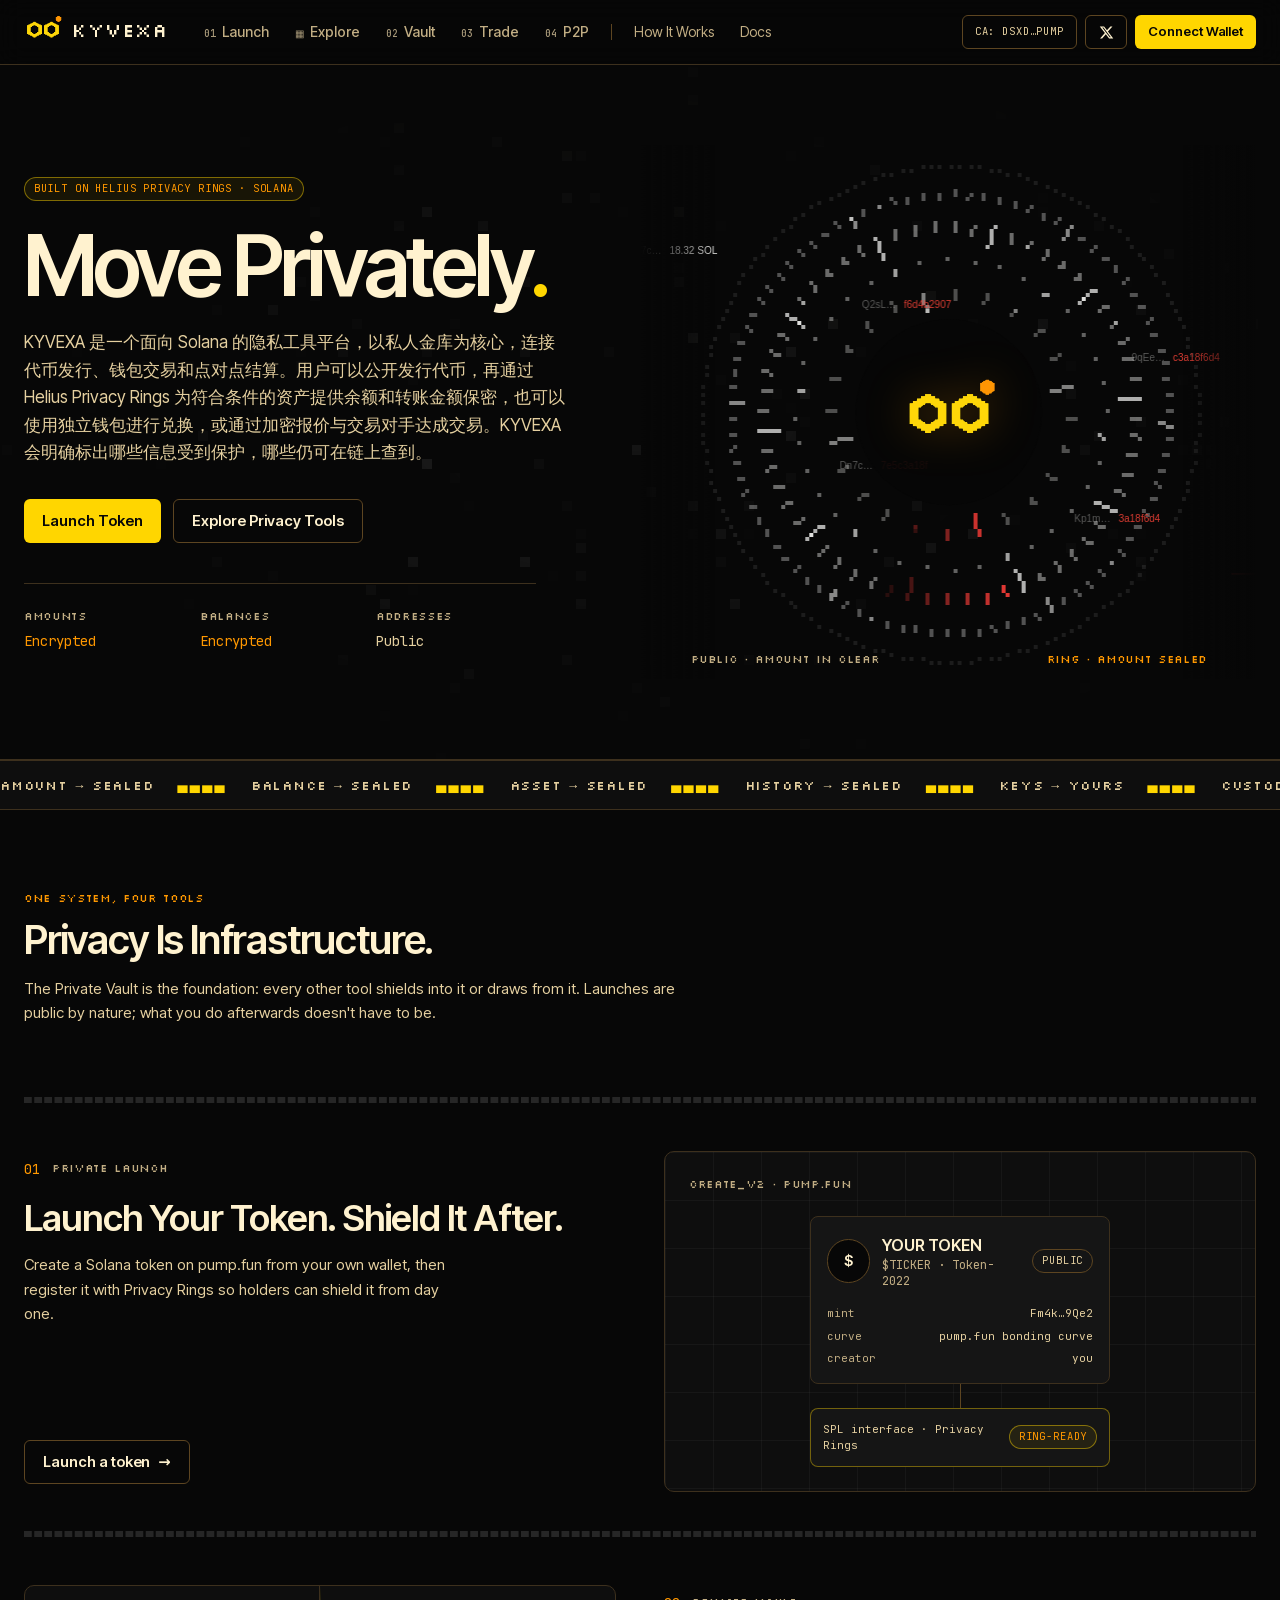
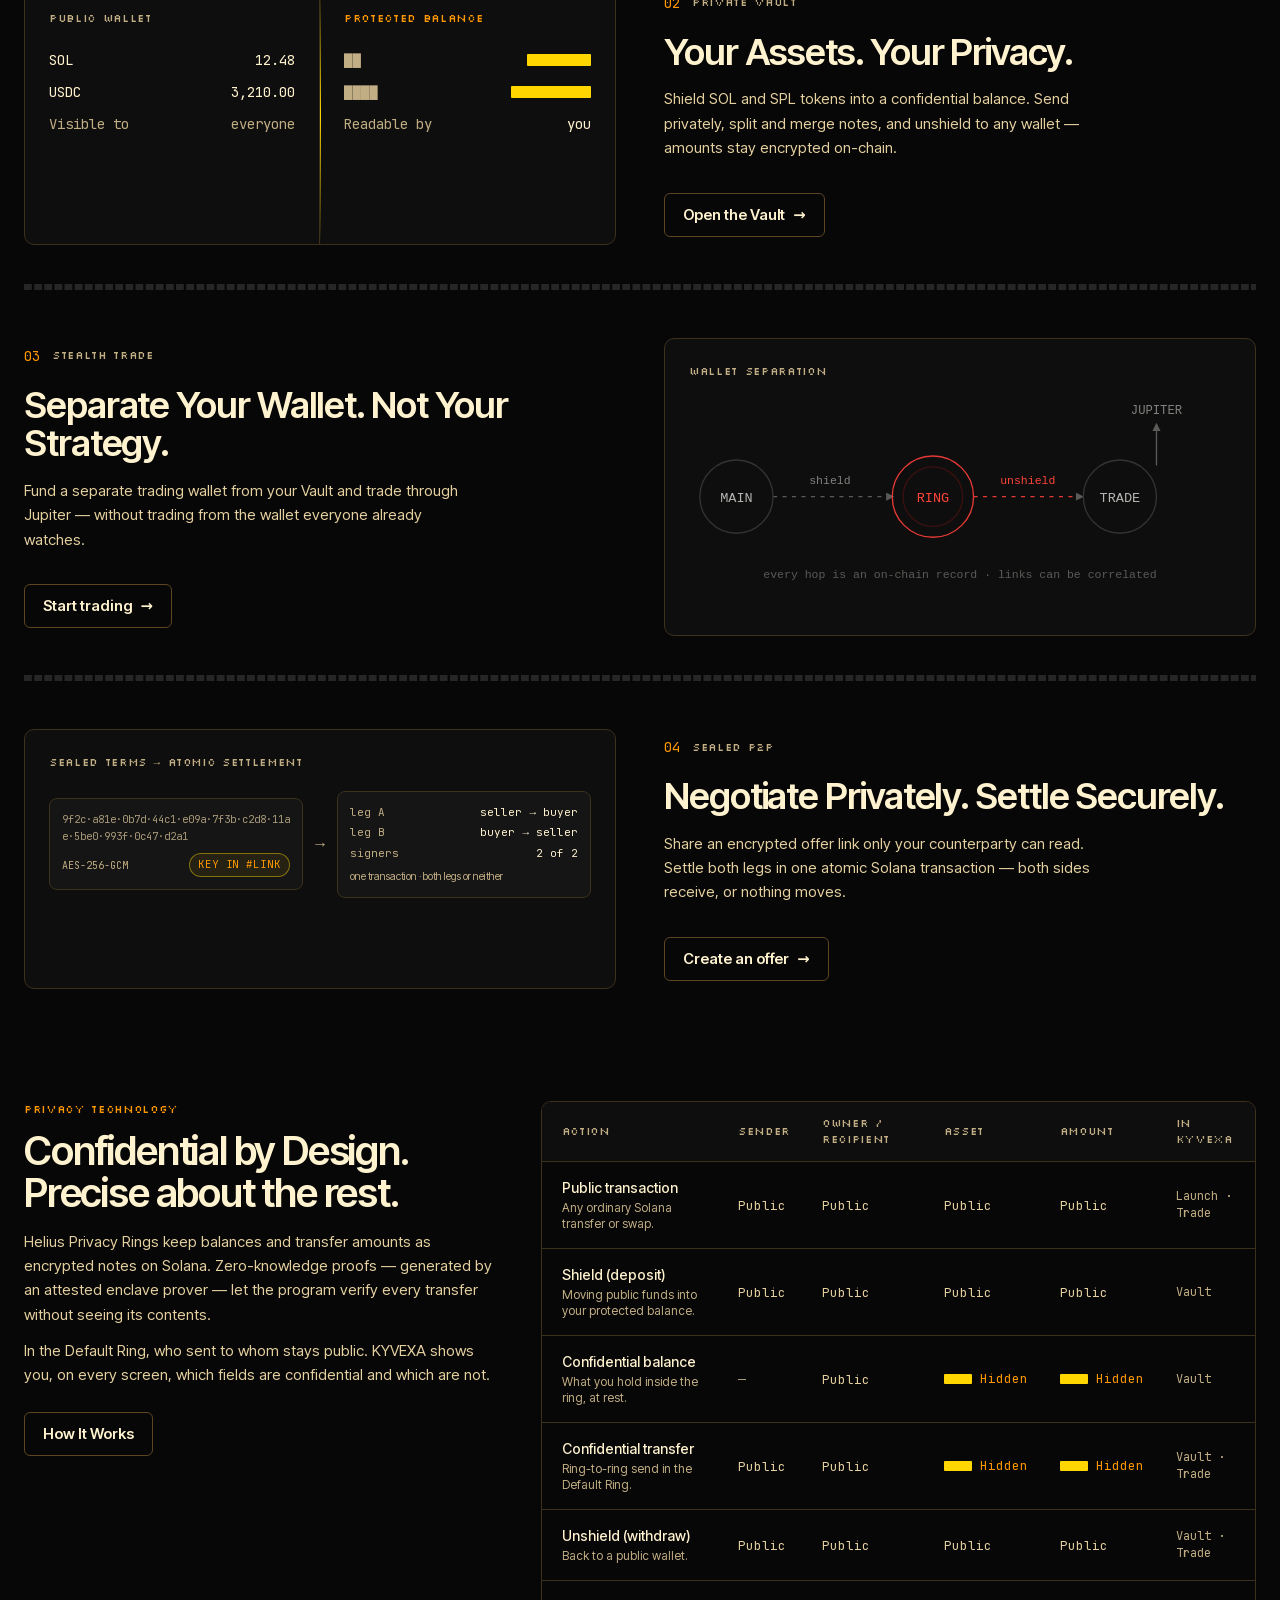
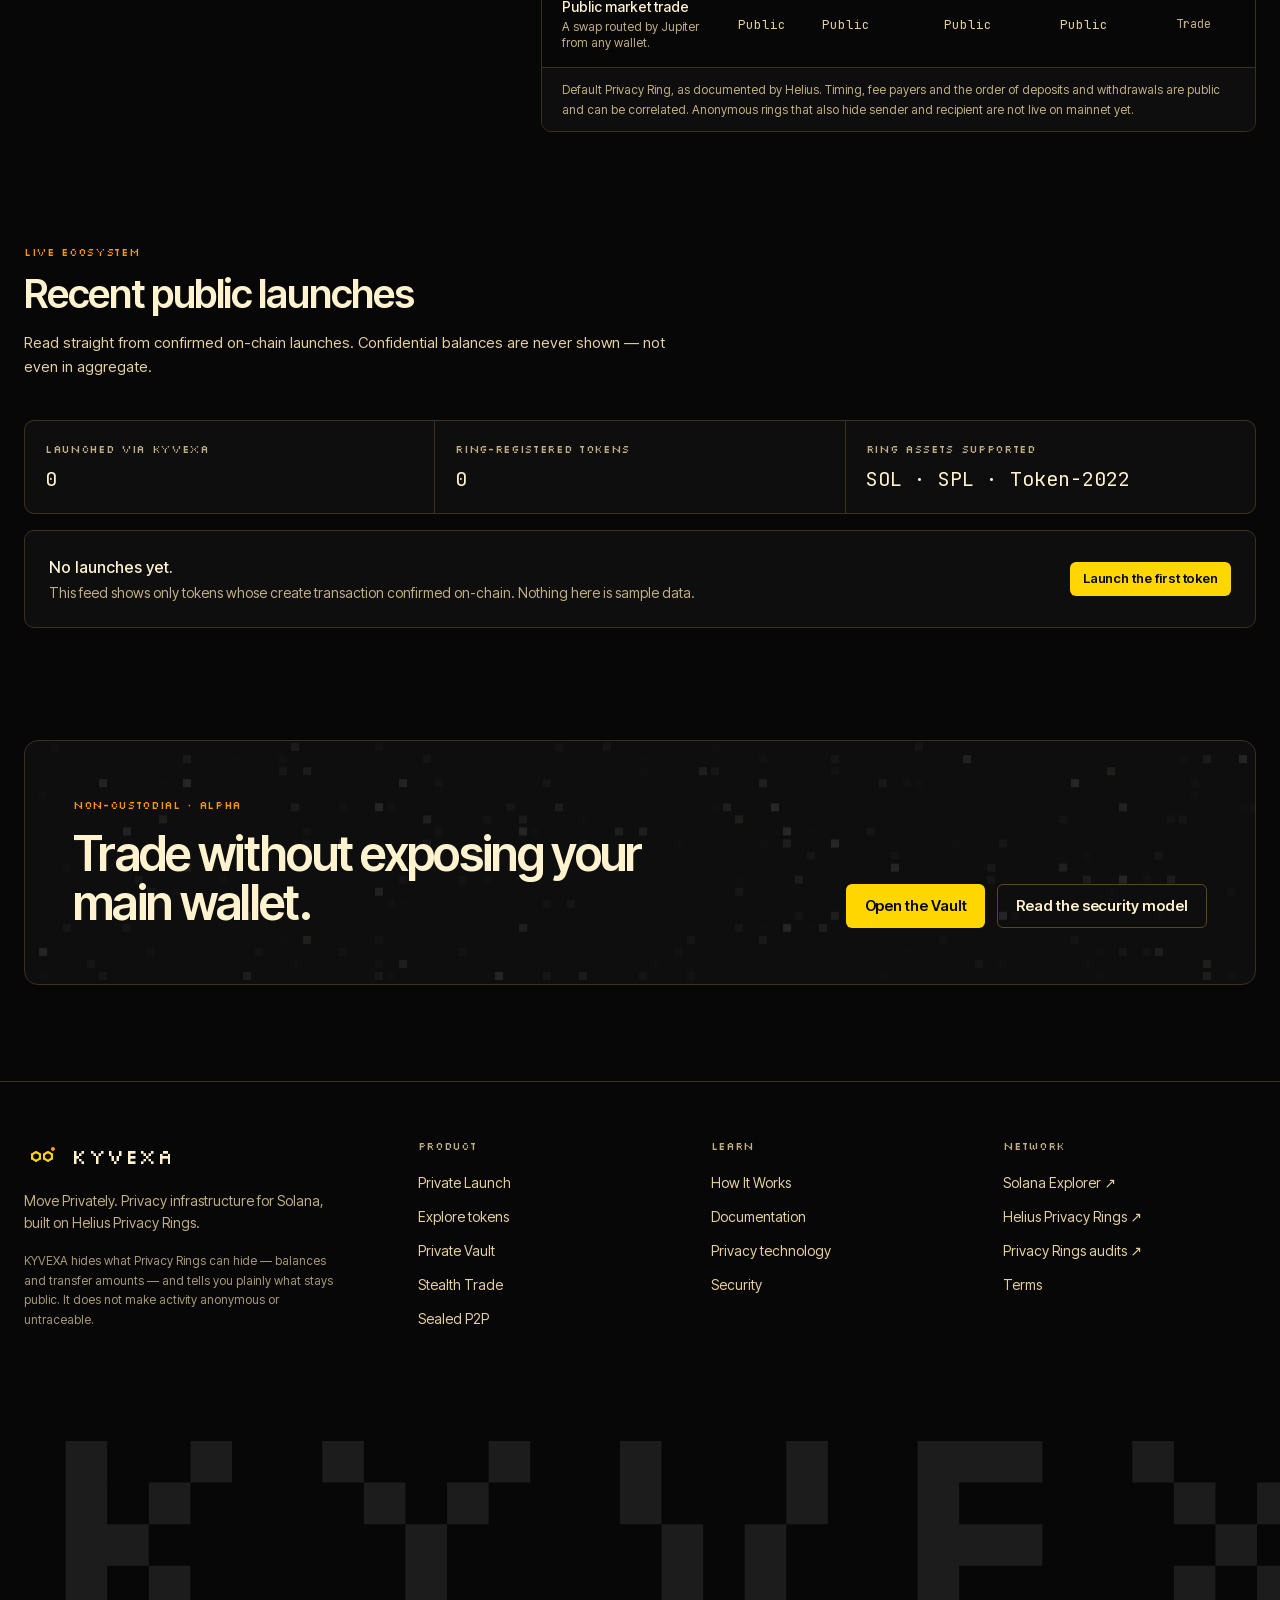
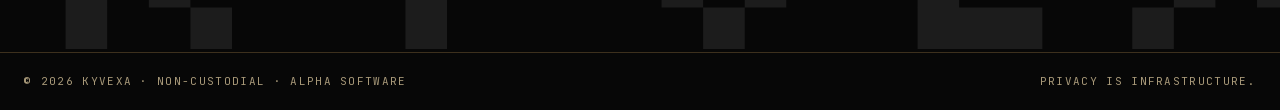
==== commit 621002cb: "Load a fresh copy of the live address script on the homepage" ====
--- a/index.html
+++ b/index.html
@@ -1 +1 @@
-<!DOCTYPE html><html lang="en" class="_07jdaW_variable BVULza_variable Nwxp5W_variable"><head><meta charSet="utf-8"/><meta name="viewport" content="width=device-width, initial-scale=1"/><link rel="stylesheet" href="_next/static/chunks/0mvtl4-lt6dqq.css" data-precedence="next"/><link rel="preload" as="script" fetchPriority="low" href="_next/static/chunks/310vm2bl3xxpt.js"/><script src="_next/static/chunks/0tz-82jdaa63a.js" async=""></script><script src="_next/static/chunks/39_j1bdzreq0m.js" async=""></script><script src="_next/static/chunks/0b8ium35djf5z.js" async=""></script><script src="_next/static/chunks/turbopack-2u1d16houkiyo.js" async=""></script><script src="_next/static/chunks/0ob28oyk-szaa.js" async=""></script><script src="_next/static/chunks/3a-avq550zklu.js" async=""></script><script src="_next/static/chunks/1bym98i0lyh_o.js" async=""></script><script src="_next/static/chunks/1tvo6ha862r_n.js" async=""></script><script src="_next/static/chunks/2kb_lkotej76x.js" async=""></script><script src="_next/static/chunks/08in8nlbj_9ds.js" async=""></script><meta name="theme-color" content="#070707"/><title>KYVEXA — Move Privately.</title><meta name="description" content="Launch tokens, protect balances, trade through separate wallets and settle P2P deals through one Solana privacy platform, built on Helius Privacy Rings."/><meta property="og:title" content="KYVEXA"/><meta property="og:description" content="Move Privately."/><meta property="og:type" content="website"/><meta name="twitter:card" content="summary_large_image"/><meta name="twitter:title" content="KYVEXA"/><meta name="twitter:description" content="Move Privately."/><link rel="icon" href="icon.svg?icon.0sf8svpd2gkin.svg" sizes="any" type="image/svg+xml"/><meta name="next-size-adjust" content=""/><script src="_next/static/chunks/0cz1d0mv5g_q7.js" noModule=""></script><link rel="stylesheet" href="project-guide.css"><script defer src="project-guide.js?v=lower-pixels-2"></script><script defer src="./hero-ring.js"></script></head><body><div hidden=""><!--$--><!--/$--></div><header class="sticky top-0 z-40 border-b border-line bg-ink/85 backdrop-blur-md"><div class="mx-auto flex h-16 max-w-[1320px] items-center gap-6 px-4 sm:px-6"><a class="shrink-0" aria-label="KYVEXA home" href="index.html"><span class="group inline-flex items-center gap-2.5 "><svg width="26" height="26" viewBox="0 0 16 16" class="text-fg" shape-rendering="crispEdges" aria-hidden="true"><rect x="2" y="3" width="1" height="1" fill="currentColor"></rect><rect x="3" y="3" width="1" height="1" fill="currentColor"></rect><rect x="4" y="3" width="1" height="1" fill="currentColor"></rect><rect x="5" y="3" width="1" height="1" fill="currentColor"></rect><rect x="10" y="3" width="1" height="1" fill="currentColor"></rect><rect x="11" y="3" width="1" height="1" fill="currentColor"></rect><rect x="12" y="3" width="1" height="1" fill="currentColor"></rect><rect x="13" y="3" width="1" height="1" fill="currentColor"></rect><rect x="2" y="4" width="1" height="1" fill="currentColor"></rect><rect x="3" y="4" width="1" height="1" fill="currentColor"></rect><rect x="4" y="4" width="1" height="1" fill="currentColor"></rect><rect x="5" y="4" width="1" height="1" fill="currentColor"></rect><rect x="10" y="4" width="1" height="1" fill="currentColor"></rect><rect x="11" y="4" width="1" height="1" fill="currentColor"></rect><rect x="12" y="4" width="1" height="1" fill="currentColor"></rect><rect x="13" y="4" width="1" height="1" fill="currentColor"></rect><rect x="2" y="5" width="1" height="1" fill="currentColor"></rect><rect x="3" y="5" width="1" height="1" fill="currentColor"></rect><rect x="12" y="5" width="1" height="1" fill="currentColor"></rect><rect x="13" y="5" width="1" height="1" fill="currentColor"></rect><rect x="2" y="6" width="1" height="1" fill="currentColor"></rect><rect x="3" y="6" width="1" height="1" fill="currentColor"></rect><rect x="12" y="6" width="1" height="1" fill="currentColor"></rect><rect x="13" y="6" width="1" height="1" fill="currentColor"></rect><rect x="2" y="7" width="1" height="1" fill="currentColor"></rect><rect x="3" y="7" width="1" height="1" fill="currentColor"></rect><rect x="6" y="7" width="1" height="1" fill="#E53935"></rect><rect x="7" y="7" width="1" height="1" fill="#E53935"></rect><rect x="8" y="7" width="1" height="1" fill="#E53935"></rect><rect x="9" y="7" width="1" height="1" fill="#E53935"></rect><rect x="12" y="7" width="1" height="1" fill="currentColor"></rect><rect x="13" y="7" width="1" height="1" fill="currentColor"></rect><rect x="2" y="8" width="1" height="1" fill="currentColor"></rect><rect x="3" y="8" width="1" height="1" fill="currentColor"></rect><rect x="6" y="8" width="1" height="1" fill="#E53935"></rect><rect x="7" y="8" width="1" height="1" fill="#E53935"></rect><rect x="8" y="8" width="1" height="1" fill="#E53935"></rect><rect x="9" y="8" width="1" height="1" fill="#E53935"></rect><rect x="12" y="8" width="1" height="1" fill="currentColor"></rect><rect x="13" y="8" width="1" height="1" fill="currentColor"></rect><rect x="2" y="9" width="1" height="1" fill="currentColor"></rect><rect x="3" y="9" width="1" height="1" fill="currentColor"></rect><rect x="12" y="9" width="1" height="1" fill="currentColor"></rect><rect x="13" y="9" width="1" height="1" fill="currentColor"></rect><rect x="2" y="10" width="1" height="1" fill="currentColor"></rect><rect x="3" y="10" width="1" height="1" fill="currentColor"></rect><rect x="12" y="10" width="1" height="1" fill="currentColor"></rect><rect x="13" y="10" width="1" height="1" fill="currentColor"></rect><rect x="2" y="11" width="1" height="1" fill="currentColor"></rect><rect x="3" y="11" width="1" height="1" fill="currentColor"></rect><rect x="4" y="11" width="1" height="1" fill="currentColor"></rect><rect x="5" y="11" width="1" height="1" fill="currentColor"></rect><rect x="10" y="11" width="1" height="1" fill="currentColor"></rect><rect x="11" y="11" width="1" height="1" fill="currentColor"></rect><rect x="12" y="11" width="1" height="1" fill="currentColor"></rect><rect x="13" y="11" width="1" height="1" fill="currentColor"></rect><rect x="2" y="12" width="1" height="1" fill="currentColor"></rect><rect x="3" y="12" width="1" height="1" fill="currentColor"></rect><rect x="4" y="12" width="1" height="1" fill="currentColor"></rect><rect x="5" y="12" width="1" height="1" fill="currentColor"></rect><rect x="10" y="12" width="1" height="1" fill="currentColor"></rect><rect x="11" y="12" width="1" height="1" fill="currentColor"></rect><rect x="12" y="12" width="1" height="1" fill="currentColor"></rect><rect x="13" y="12" width="1" height="1" fill="currentColor"></rect></svg><span class="font-pixel text-[19px] leading-none tracking-[0.08em] text-fg">KYVEXA</span></span></a><nav class="hidden items-center gap-0.5 lg:flex"><a class="whitespace-nowrap rounded-md px-3 py-2 text-sm font-medium transition-colors text-mute hover:text-fg" href="launch/index.html"><span class="num mr-1.5 text-[10px] text-dim">01</span>Launch</a><a class="whitespace-nowrap rounded-md px-3 py-2 text-sm font-medium transition-colors text-mute hover:text-fg" href="explore/index.html"><span class="num mr-1.5 text-[10px] text-dim">▦</span>Explore</a><a class="whitespace-nowrap rounded-md px-3 py-2 text-sm font-medium transition-colors text-mute hover:text-fg" href="vault/index.html"><span class="num mr-1.5 text-[10px] text-dim">02</span>Vault</a><a class="whitespace-nowrap rounded-md px-3 py-2 text-sm font-medium transition-colors text-mute hover:text-fg" href="trade/index.html"><span class="num mr-1.5 text-[10px] text-dim">03</span>Trade</a><a class="whitespace-nowrap rounded-md px-3 py-2 text-sm font-medium transition-colors text-mute hover:text-fg" href="p2p/index.html"><span class="num mr-1.5 text-[10px] text-dim">04</span>P2P</a><span class="mx-2 hidden h-4 w-px bg-line-2 xl:block"></span><a class="hidden whitespace-nowrap rounded-md px-3 py-2 text-sm transition-colors xl:block text-mute hover:text-fg" href="how-it-works/index.html">How It Works</a><a class="hidden whitespace-nowrap rounded-md px-3 py-2 text-sm transition-colors xl:block text-mute hover:text-fg" href="docs/index.html">Docs</a></nav><div class="ml-auto flex items-center gap-2"><a class="kyvexa-ca chip" data-kyvexa-contract="DsXdjeeFCakE7zk9XdQLr1WUXZ6XPXMnak3PziFZpump" title="DsXdjeeFCakE7zk9XdQLr1WUXZ6XPXMnak3PziFZpump" href="https://solscan.io/token/DsXdjeeFCakE7zk9XdQLr1WUXZ6XPXMnak3PziFZpump" target="_blank" rel="noopener noreferrer" translate="no">CA: DsXdj…Zpump</a><a href="https://x.com/KYVEXAfun" target="_blank" rel="noopener noreferrer" class="btn btn-ghost btn-sm inline-flex" aria-label="KYVEXA on X"><svg viewBox="0 0 24 24" class="h-[15px] w-[15px]" fill="currentColor" aria-hidden="true"><path d="M18.244 2.25h3.308l-7.227 8.26 8.502 11.24H16.17l-5.214-6.817L4.99 21.75H1.68l7.73-8.835L1.254 2.25H8.08l4.713 6.231zm-1.161 17.52h1.833L7.084 4.126H5.117z"></path></svg></a><button class="btn btn-primary btn-sm  hidden sm:inline-flex">Connect Wallet</button><button class="btn btn-ghost btn-sm xl:hidden" aria-label="Menu" aria-expanded="false">☰</button></div></div></header><main><section class="relative overflow-hidden border-b border-line"><div class="absolute inset-0 [mask-image:radial-gradient(ellipse_at_center,black,transparent_80%)]"><canvas class="pointer-events-none h-full w-full " aria-hidden="true"></canvas></div><div class="relative mx-auto grid max-w-[1320px] items-center gap-8 px-4 pb-14 pt-14 sm:px-6 lg:grid-cols-[1fr_1.05fr] lg:pb-20 lg:pt-20"><div><div class="chip chip-private">Built on Helius Privacy Rings · Solana</div><h1 translate="no" class="mt-6 text-[clamp(2.6rem,6.6vw,5.4rem)] font-semibold leading-[0.95] tracking-[-0.045em]">Move <span class="whitespace-nowrap " aria-label="Privately"><span aria-hidden="true">P</span><span aria-hidden="true">r</span><span aria-hidden="true">i</span><span aria-hidden="true">v</span><span aria-hidden="true">a</span><span aria-hidden="true">t</span><span aria-hidden="true">e</span><span aria-hidden="true">l</span><span aria-hidden="true">y</span></span><span class="text-signal">.</span></h1><p lang="zh-CN" translate="no" class="mt-6 max-w-[34rem] text-[17px] leading-relaxed text-fg-2">KYVEXA 是一个面向 Solana 的隐私工具平台，以私人金库为核心，连接代币发行、钱包交易和点对点结算。用户可以公开发行代币，再通过 Helius Privacy Rings 为符合条件的资产提供余额和转账金额保密，也可以使用独立钱包进行兑换，或通过加密报价与交易对手达成交易。KYVEXA 会明确标出哪些信息受到保护，哪些仍可在链上查到。</p><div class="mt-8 flex flex-wrap gap-3"><a class="btn btn-primary" href="launch/index.html">Launch Token</a><a class="btn btn-ghost" href="vault/index.html">Explore Privacy Tools</a></div><dl class="mt-10 grid max-w-lg grid-cols-3 gap-4 border-t border-line pt-6"><div><dt class="label">Amounts</dt><dd class="num mt-1.5 text-sm text-signal-hi"><span class="" aria-label="Encrypted"><span aria-hidden="true"><span style="opacity:0.12">E</span><span style="opacity:0.12">n</span><span style="opacity:0.12">c</span><span style="opacity:0.12">r</span><span style="opacity:0.12">y</span><span style="opacity:0.12">p</span><span style="opacity:0.12">t</span><span style="opacity:0.12">e</span><span style="opacity:0.12">d</span></span></span></dd></div><div><dt class="label">Balances</dt><dd class="num mt-1.5 text-sm text-signal-hi"><span class="" aria-label="Encrypted"><span aria-hidden="true"><span style="opacity:0.12">E</span><span style="opacity:0.12">n</span><span style="opacity:0.12">c</span><span style="opacity:0.12">r</span><span style="opacity:0.12">y</span><span style="opacity:0.12">p</span><span style="opacity:0.12">t</span><span style="opacity:0.12">e</span><span style="opacity:0.12">d</span></span></span></dd></div><div><dt class="label">Addresses</dt><dd class="num mt-1.5 text-sm text-fg-2"><span class="" aria-label="Public"><span aria-hidden="true"><span style="opacity:0.12">P</span><span style="opacity:0.12">u</span><span style="opacity:0.12">b</span><span style="opacity:0.12">l</span><span style="opacity:0.12">i</span><span style="opacity:0.12">c</span></span></span></dd></div></dl></div><div class="relative aspect-[1.15/1] w-full"><div class="relative h-full w-full"><canvas class="absolute inset-0 h-full w-full" aria-hidden="true"></canvas><div class="pointer-events-none absolute inset-0 flex items-center justify-center"><svg width="96" height="96" viewBox="0 0 16 16" class="text-fg drop-shadow-[0_0_40px_rgba(229,57,53,0.25)]" shape-rendering="crispEdges" aria-hidden="true"><rect x="2" y="3" width="1" height="1" fill="currentColor"></rect><rect x="3" y="3" width="1" height="1" fill="currentColor"></rect><rect x="4" y="3" width="1" height="1" fill="currentColor"></rect><rect x="5" y="3" width="1" height="1" fill="currentColor"></rect><rect x="10" y="3" width="1" height="1" fill="currentColor"></rect><rect x="11" y="3" width="1" height="1" fill="currentColor"></rect><rect x="12" y="3" width="1" height="1" fill="currentColor"></rect><rect x="13" y="3" width="1" height="1" fill="currentColor"></rect><rect x="2" y="4" width="1" height="1" fill="currentColor"></rect><rect x="3" y="4" width="1" height="1" fill="currentColor"></rect><rect x="4" y="4" width="1" height="1" fill="currentColor"></rect><rect x="5" y="4" width="1" height="1" fill="currentColor"></rect><rect x="10" y="4" width="1" height="1" fill="currentColor"></rect><rect x="11" y="4" width="1" height="1" fill="currentColor"></rect><rect x="12" y="4" width="1" height="1" fill="currentColor"></rect><rect x="13" y="4" width="1" height="1" fill="currentColor"></rect><rect x="2" y="5" width="1" height="1" fill="currentColor"></rect><rect x="3" y="5" width="1" height="1" fill="currentColor"></rect><rect x="12" y="5" width="1" height="1" fill="currentColor"></rect><rect x="13" y="5" width="1" height="1" fill="currentColor"></rect><rect x="2" y="6" width="1" height="1" fill="currentColor"></rect><rect x="3" y="6" width="1" height="1" fill="currentColor"></rect><rect x="12" y="6" width="1" height="1" fill="currentColor"></rect><rect x="13" y="6" width="1" height="1" fill="currentColor"></rect><rect x="2" y="7" width="1" height="1" fill="currentColor"></rect><rect x="3" y="7" width="1" height="1" fill="currentColor"></rect><rect x="6" y="7" width="1" height="1" fill="#E53935"></rect><rect x="7" y="7" width="1" height="1" fill="#E53935"></rect><rect x="8" y="7" width="1" height="1" fill="#E53935"></rect><rect x="9" y="7" width="1" height="1" fill="#E53935"></rect><rect x="12" y="7" width="1" height="1" fill="currentColor"></rect><rect x="13" y="7" width="1" height="1" fill="currentColor"></rect><rect x="2" y="8" width="1" height="1" fill="currentColor"></rect><rect x="3" y="8" width="1" height="1" fill="currentColor"></rect><rect x="6" y="8" width="1" height="1" fill="#E53935"></rect><rect x="7" y="8" width="1" height="1" fill="#E53935"></rect><rect x="8" y="8" width="1" height="1" fill="#E53935"></rect><rect x="9" y="8" width="1" height="1" fill="#E53935"></rect><rect x="12" y="8" width="1" height="1" fill="currentColor"></rect><rect x="13" y="8" width="1" height="1" fill="currentColor"></rect><rect x="2" y="9" width="1" height="1" fill="currentColor"></rect><rect x="3" y="9" width="1" height="1" fill="currentColor"></rect><rect x="12" y="9" width="1" height="1" fill="currentColor"></rect><rect x="13" y="9" width="1" height="1" fill="currentColor"></rect><rect x="2" y="10" width="1" height="1" fill="currentColor"></rect><rect x="3" y="10" width="1" height="1" fill="currentColor"></rect><rect x="12" y="10" width="1" height="1" fill="currentColor"></rect><rect x="13" y="10" width="1" height="1" fill="currentColor"></rect><rect x="2" y="11" width="1" height="1" fill="currentColor"></rect><rect x="3" y="11" width="1" height="1" fill="currentColor"></rect><rect x="4" y="11" width="1" height="1" fill="currentColor"></rect><rect x="5" y="11" width="1" height="1" fill="currentColor"></rect><rect x="10" y="11" width="1" height="1" fill="currentColor"></rect><rect x="11" y="11" width="1" height="1" fill="currentColor"></rect><rect x="12" y="11" width="1" height="1" fill="currentColor"></rect><rect x="13" y="11" width="1" height="1" fill="currentColor"></rect><rect x="2" y="12" width="1" height="1" fill="currentColor"></rect><rect x="3" y="12" width="1" height="1" fill="currentColor"></rect><rect x="4" y="12" width="1" height="1" fill="currentColor"></rect><rect x="5" y="12" width="1" height="1" fill="currentColor"></rect><rect x="10" y="12" width="1" height="1" fill="currentColor"></rect><rect x="11" y="12" width="1" height="1" fill="currentColor"></rect><rect x="12" y="12" width="1" height="1" fill="currentColor"></rect><rect x="13" y="12" width="1" height="1" fill="currentColor"></rect></svg></div><div class="pointer-events-none absolute inset-x-0 bottom-3 flex justify-between px-[8%]"><span class="label">Public<span class="hidden sm:inline"> · amount in clear</span></span><span class="label text-signal-hi">Ring<span class="hidden sm:inline"> · amount sealed</span></span></div></div></div></div></section><div class="relative overflow-hidden border-y border-line bg-ink-2 py-3" aria-hidden="true"><div class="marquee flex w-max items-center gap-6 whitespace-nowrap"><span class="font-pixel text-[13px] tracking-[0.06em] text-fg-2">AMOUNT → SEALED</span><span class="text-[13px] tracking-[0.18em] text-signal">▄▄▄▄</span><span class="font-pixel text-[13px] tracking-[0.06em] text-fg-2">BALANCE → SEALED</span><span class="text-[13px] tracking-[0.18em] text-signal">▄▄▄▄</span><span class="font-pixel text-[13px] tracking-[0.06em] text-fg-2">ASSET → SEALED</span><span class="text-[13px] tracking-[0.18em] text-signal">▄▄▄▄</span><span class="font-pixel text-[13px] tracking-[0.06em] text-fg-2">HISTORY → SEALED</span><span class="text-[13px] tracking-[0.18em] text-signal">▄▄▄▄</span><span class="font-pixel text-[13px] tracking-[0.06em] text-fg-2">KEYS → YOURS</span><span class="text-[13px] tracking-[0.18em] text-signal">▄▄▄▄</span><span class="font-pixel text-[13px] tracking-[0.06em] text-fg-2">CUSTODY → NONE</span><span class="text-[13px] tracking-[0.18em] text-signal">▄▄▄▄</span><span><span class="font-pixel text-[13px] tracking-[0.06em] text-fg-2">AMOUNT → SEALED</span></span><span><span class="text-[13px] tracking-[0.18em] text-signal">▄▄▄▄</span></span><span><span class="font-pixel text-[13px] tracking-[0.06em] text-fg-2">BALANCE → SEALED</span></span><span><span class="text-[13px] tracking-[0.18em] text-signal">▄▄▄▄</span></span><span><span class="font-pixel text-[13px] tracking-[0.06em] text-fg-2">ASSET → SEALED</span></span><span><span class="text-[13px] tracking-[0.18em] text-signal">▄▄▄▄</span></span><span><span class="font-pixel text-[13px] tracking-[0.06em] text-fg-2">HISTORY → SEALED</span></span><span><span class="text-[13px] tracking-[0.18em] text-signal">▄▄▄▄</span></span><span><span class="font-pixel text-[13px] tracking-[0.06em] text-fg-2">KEYS → YOURS</span></span><span><span class="text-[13px] tracking-[0.18em] text-signal">▄▄▄▄</span></span><span><span class="font-pixel text-[13px] tracking-[0.06em] text-fg-2">CUSTODY → NONE</span></span><span><span class="text-[13px] tracking-[0.18em] text-signal">▄▄▄▄</span></span></div></div><section data-kyvexa-pixels="" class="mx-auto max-w-[1320px] px-4 pt-20 sm:px-6"><div class=""><div class="label mb-3 text-signal-hi">One system, four tools</div><h2 class="text-[clamp(1.6rem,3.2vw,2.5rem)] font-semibold leading-[1.05] tracking-[-0.03em] text-fg"><span class="" aria-label="Privacy Is Infrastructure."><span aria-hidden="true"><span style="opacity:0.12">P</span><span style="opacity:0.12">r</span><span style="opacity:0.12">i</span><span style="opacity:0.12">v</span><span style="opacity:0.12">a</span><span style="opacity:0.12">c</span><span style="opacity:0.12">y</span> <span style="opacity:0.12">I</span><span style="opacity:0.12">s</span> <span style="opacity:0.12">I</span><span style="opacity:0.12">n</span><span style="opacity:0.12">f</span><span style="opacity:0.12">r</span><span style="opacity:0.12">a</span><span style="opacity:0.12">s</span><span style="opacity:0.12">t</span><span style="opacity:0.12">r</span><span style="opacity:0.12">u</span><span style="opacity:0.12">c</span><span style="opacity:0.12">t</span><span style="opacity:0.12">u</span><span style="opacity:0.12">r</span><span style="opacity:0.12">e</span><span style="opacity:0.12">.</span></span></span></h2><div class="mt-4 max-w-2xl text-[15px] leading-relaxed text-fg-2">The Private Vault is the foundation: every other tool shields into it or draws from it. Launches are public by nature; what you do afterwards doesn&#x27;t have to be.</div></div><div class="mt-14 space-y-6"><article class="grid items-stretch gap-6 pt-2 lg:grid-cols-2 lg:gap-12"><div class="blocks text-[13px] leading-none lg:col-span-2" aria-hidden="true">▄▄▄▄▄▄▄▄▄▄▄▄▄▄▄▄▄▄▄▄▄▄▄▄▄▄▄▄▄▄▄▄▄▄▄▄▄▄▄▄▄▄▄▄▄▄▄▄▄▄▄▄▄▄▄▄▄▄▄▄▄▄▄▄▄▄▄▄▄▄▄▄▄▄▄▄▄▄▄▄▄▄▄▄▄▄▄▄▄▄▄▄▄▄▄▄▄▄▄▄▄▄▄▄▄▄▄▄▄▄▄▄▄▄▄▄▄▄▄▄▄▄▄▄▄▄▄▄▄▄▄▄▄▄▄▄▄▄▄▄▄▄▄▄▄▄▄▄▄▄▄▄▄▄▄▄▄▄▄▄</div><div class="flex flex-col justify-between py-2 "><div><div class="flex items-center gap-3"><span class="num text-sm text-signal-hi">01</span><span class="label">Private Launch</span></div><h3 class="mt-5 text-[clamp(1.6rem,3vw,2.3rem)] font-semibold leading-[1.05] tracking-[-0.03em]"><span class="" aria-label="Launch Your Token. Shield It After."><span aria-hidden="true"><span style="opacity:0.12">L</span><span style="opacity:0.12">a</span><span style="opacity:0.12">u</span><span style="opacity:0.12">n</span><span style="opacity:0.12">c</span><span style="opacity:0.12">h</span> <span style="opacity:0.12">Y</span><span style="opacity:0.12">o</span><span style="opacity:0.12">u</span><span style="opacity:0.12">r</span> <span style="opacity:0.12">T</span><span style="opacity:0.12">o</span><span style="opacity:0.12">k</span><span style="opacity:0.12">e</span><span style="opacity:0.12">n</span><span style="opacity:0.12">.</span> <span style="opacity:0.12">S</span><span style="opacity:0.12">h</span><span style="opacity:0.12">i</span><span style="opacity:0.12">e</span><span style="opacity:0.12">l</span><span style="opacity:0.12">d</span> <span style="opacity:0.12">I</span><span style="opacity:0.12">t</span> <span style="opacity:0.12">A</span><span style="opacity:0.12">f</span><span style="opacity:0.12">t</span><span style="opacity:0.12">e</span><span style="opacity:0.12">r</span><span style="opacity:0.12">.</span></span></span></h3><p class="mt-4 max-w-md text-[15px] leading-relaxed text-fg-2">Create a Solana token on pump.fun from your own wallet, then register it with Privacy Rings so holders can shield it from day one.</p></div><a class="btn btn-ghost mt-8 w-fit" href="launch/index.html">Launch a token<!-- --> <span aria-hidden="true">→</span></a></div><div class="relative h-full min-h-[260px] overflow-hidden rounded-[10px] border border-line bg-ink-2 grid-bg p-6"><div class="label">create_v2 · pump.fun</div><div class="mx-auto mt-6 w-[min(100%,300px)]"><div class="panel-2 p-4"><div class="flex items-center gap-3"><div class="grid h-11 w-11 place-items-center rounded-full border border-line-2 bg-ink text-sm font-semibold">$</div><div><div class="font-semibold">YOUR TOKEN</div><div class="num text-xs text-mute">$TICKER · Token-2022</div></div><span class="chip chip-public ml-auto">Public</span></div><div class="num mt-4 space-y-1.5 text-[11px] text-fg-2"><div class="flex justify-between"><span class="text-mute">mint</span><span>Fm4k…9Qe2</span></div><div class="flex justify-between"><span class="text-mute">curve</span><span>pump.fun bonding curve</span></div><div class="flex justify-between"><span class="text-mute">creator</span><span>you</span></div></div></div><div class="mx-auto h-6 w-px bg-line-2"></div><div class="panel-2 flex items-center justify-between border-signal/40 p-3"><span class="num text-[11px] text-fg-2">SPL interface · Privacy Rings</span><span class="chip chip-private">Ring-ready</span></div></div></div></article><article class="grid items-stretch gap-6 pt-2 lg:grid-cols-2 lg:gap-12"><div class="blocks text-[13px] leading-none lg:col-span-2" aria-hidden="true">▄▄▄▄▄▄▄▄▄▄▄▄▄▄▄▄▄▄▄▄▄▄▄▄▄▄▄▄▄▄▄▄▄▄▄▄▄▄▄▄▄▄▄▄▄▄▄▄▄▄▄▄▄▄▄▄▄▄▄▄▄▄▄▄▄▄▄▄▄▄▄▄▄▄▄▄▄▄▄▄▄▄▄▄▄▄▄▄▄▄▄▄▄▄▄▄▄▄▄▄▄▄▄▄▄▄▄▄▄▄▄▄▄▄▄▄▄▄▄▄▄▄▄▄▄▄▄▄▄▄▄▄▄▄▄▄▄▄▄▄▄▄▄▄▄▄▄▄▄▄▄▄▄▄▄▄▄▄▄▄</div><div class="flex flex-col justify-between py-2 lg:order-2"><div><div class="flex items-center gap-3"><span class="num text-sm text-signal-hi">02</span><span class="label">Private Vault</span></div><h3 class="mt-5 text-[clamp(1.6rem,3vw,2.3rem)] font-semibold leading-[1.05] tracking-[-0.03em]"><span class="" aria-label="Your Assets. Your Privacy."><span aria-hidden="true"><span style="opacity:0.12">Y</span><span style="opacity:0.12">o</span><span style="opacity:0.12">u</span><span style="opacity:0.12">r</span> <span style="opacity:0.12">A</span><span style="opacity:0.12">s</span><span style="opacity:0.12">s</span><span style="opacity:0.12">e</span><span style="opacity:0.12">t</span><span style="opacity:0.12">s</span><span style="opacity:0.12">.</span> <span style="opacity:0.12">Y</span><span style="opacity:0.12">o</span><span style="opacity:0.12">u</span><span style="opacity:0.12">r</span> <span style="opacity:0.12">P</span><span style="opacity:0.12">r</span><span style="opacity:0.12">i</span><span style="opacity:0.12">v</span><span style="opacity:0.12">a</span><span style="opacity:0.12">c</span><span style="opacity:0.12">y</span><span style="opacity:0.12">.</span></span></span></h3><p class="mt-4 max-w-md text-[15px] leading-relaxed text-fg-2">Shield SOL and SPL tokens into a confidential balance. Send privately, split and merge notes, and unshield to any wallet — amounts stay encrypted on-chain.</p></div><a class="btn btn-ghost mt-8 w-fit" href="vault/index.html">Open the Vault<!-- --> <span aria-hidden="true">→</span></a></div><div class="relative grid h-full min-h-[260px] grid-cols-2 overflow-hidden rounded-[10px] border border-line bg-ink-2"><div class="border-r border-line p-6"><div class="label">Public wallet</div><div class="num mt-6 space-y-3 text-sm"><div class="flex justify-between"><span>SOL</span><span>12.48</span></div><div class="flex justify-between"><span>USDC</span><span>3,210.00</span></div><div class="flex justify-between text-mute"><span>Visible to</span><span>everyone</span></div></div></div><div class="relative p-6"><div class="label text-signal-hi">Protected balance</div><div class="num mt-6 space-y-3 text-sm"><div class="flex items-center justify-between"><span class="text-mute">██</span><span class="redact h-3 w-16"></span></div><div class="flex items-center justify-between"><span class="text-mute">████</span><span class="redact h-3 w-20"></span></div><div class="flex justify-between text-mute"><span>Readable by</span><span class="text-fg">you</span></div></div><div class="absolute inset-y-0 left-0 w-px bg-gradient-to-b from-transparent via-signal to-transparent"></div></div></div></article><article class="grid items-stretch gap-6 pt-2 lg:grid-cols-2 lg:gap-12"><div class="blocks text-[13px] leading-none lg:col-span-2" aria-hidden="true">▄▄▄▄▄▄▄▄▄▄▄▄▄▄▄▄▄▄▄▄▄▄▄▄▄▄▄▄▄▄▄▄▄▄▄▄▄▄▄▄▄▄▄▄▄▄▄▄▄▄▄▄▄▄▄▄▄▄▄▄▄▄▄▄▄▄▄▄▄▄▄▄▄▄▄▄▄▄▄▄▄▄▄▄▄▄▄▄▄▄▄▄▄▄▄▄▄▄▄▄▄▄▄▄▄▄▄▄▄▄▄▄▄▄▄▄▄▄▄▄▄▄▄▄▄▄▄▄▄▄▄▄▄▄▄▄▄▄▄▄▄▄▄▄▄▄▄▄▄▄▄▄▄▄▄▄▄▄▄▄</div><div class="flex flex-col justify-between py-2 "><div><div class="flex items-center gap-3"><span class="num text-sm text-signal-hi">03</span><span class="label">Stealth Trade</span></div><h3 class="mt-5 text-[clamp(1.6rem,3vw,2.3rem)] font-semibold leading-[1.05] tracking-[-0.03em]"><span class="" aria-label="Separate Your Wallet. Not Your Strategy."><span aria-hidden="true"><span style="opacity:0.12">S</span><span style="opacity:0.12">e</span><span style="opacity:0.12">p</span><span style="opacity:0.12">a</span><span style="opacity:0.12">r</span><span style="opacity:0.12">a</span><span style="opacity:0.12">t</span><span style="opacity:0.12">e</span> <span style="opacity:0.12">Y</span><span style="opacity:0.12">o</span><span style="opacity:0.12">u</span><span style="opacity:0.12">r</span> <span style="opacity:0.12">W</span><span style="opacity:0.12">a</span><span style="opacity:0.12">l</span><span style="opacity:0.12">l</span><span style="opacity:0.12">e</span><span style="opacity:0.12">t</span><span style="opacity:0.12">.</span> <span style="opacity:0.12">N</span><span style="opacity:0.12">o</span><span style="opacity:0.12">t</span> <span style="opacity:0.12">Y</span><span style="opacity:0.12">o</span><span style="opacity:0.12">u</span><span style="opacity:0.12">r</span> <span style="opacity:0.12">S</span><span style="opacity:0.12">t</span><span style="opacity:0.12">r</span><span style="opacity:0.12">a</span><span style="opacity:0.12">t</span><span style="opacity:0.12">e</span><span style="opacity:0.12">g</span><span style="opacity:0.12">y</span><span style="opacity:0.12">.</span></span></span></h3><p class="mt-4 max-w-md text-[15px] leading-relaxed text-fg-2">Fund a separate trading wallet from your Vault and trade through Jupiter — without trading from the wallet everyone already watches.</p></div><a class="btn btn-ghost mt-8 w-fit" href="trade/index.html">Start trading<!-- --> <span aria-hidden="true">→</span></a></div><div class="relative h-full min-h-[260px] overflow-hidden rounded-[10px] border border-line bg-ink-2 p-6"><div class="label">Wallet separation</div><svg viewBox="0 0 400 150" class="mt-4 w-full" aria-hidden="true"><defs><marker id="ar" viewBox="0 0 8 8" refX="6" refY="4" markerWidth="6" markerHeight="6" orient="auto"><path d="M0 0L8 4L0 8z" fill="#5a5a57"></path></marker></defs><line x1="62" y1="75" x2="150" y2="75" stroke="#5a5a57" stroke-dasharray="3 4" marker-end="url(#ar)"></line><line x1="210" y1="75" x2="290" y2="75" stroke="#E53935" stroke-dasharray="3 4" marker-end="url(#ar)"></line><line x1="345" y1="52" x2="345" y2="22" stroke="#5a5a57" marker-end="url(#ar)"></line><circle cx="35" cy="75" r="27" fill="none" stroke="#333"></circle><circle cx="180" cy="75" r="30" fill="none" stroke="#E53935"></circle><circle cx="180" cy="75" r="22" fill="none" stroke="#3a1110"></circle><circle cx="318" cy="75" r="27" fill="none" stroke="#333"></circle><text x="35" y="79" text-anchor="middle" font-size="10" fill="#b4b4b0" font-family="monospace">MAIN</text><text x="180" y="79" text-anchor="middle" font-size="10" fill="#ff453a" font-family="monospace">RING</text><text x="318" y="79" text-anchor="middle" font-size="10" fill="#b4b4b0" font-family="monospace">TRADE</text><text x="345" y="14" text-anchor="middle" font-size="9" fill="#82827e" font-family="monospace">JUPITER</text><text x="104" y="66" text-anchor="middle" font-size="8.5" fill="#82827e" font-family="monospace">shield</text><text x="250" y="66" text-anchor="middle" font-size="8.5" fill="#ff453a" font-family="monospace">unshield</text><text x="200" y="135" text-anchor="middle" font-size="8.5" fill="#5a5a57" font-family="monospace">every hop is an on-chain record · links can be correlated</text></svg><span class="grid h-14 w-14 place-items-center rounded-full border text-[10px] num hidden"></span></div></article><article class="grid items-stretch gap-6 pt-2 lg:grid-cols-2 lg:gap-12"><div class="blocks text-[13px] leading-none lg:col-span-2" aria-hidden="true">▄▄▄▄▄▄▄▄▄▄▄▄▄▄▄▄▄▄▄▄▄▄▄▄▄▄▄▄▄▄▄▄▄▄▄▄▄▄▄▄▄▄▄▄▄▄▄▄▄▄▄▄▄▄▄▄▄▄▄▄▄▄▄▄▄▄▄▄▄▄▄▄▄▄▄▄▄▄▄▄▄▄▄▄▄▄▄▄▄▄▄▄▄▄▄▄▄▄▄▄▄▄▄▄▄▄▄▄▄▄▄▄▄▄▄▄▄▄▄▄▄▄▄▄▄▄▄▄▄▄▄▄▄▄▄▄▄▄▄▄▄▄▄▄▄▄▄▄▄▄▄▄▄▄▄▄▄▄▄▄</div><div class="flex flex-col justify-between py-2 lg:order-2"><div><div class="flex items-center gap-3"><span class="num text-sm text-signal-hi">04</span><span class="label">Sealed P2P</span></div><h3 class="mt-5 text-[clamp(1.6rem,3vw,2.3rem)] font-semibold leading-[1.05] tracking-[-0.03em]"><span class="" aria-label="Negotiate Privately. Settle Securely."><span aria-hidden="true"><span style="opacity:0.12">N</span><span style="opacity:0.12">e</span><span style="opacity:0.12">g</span><span style="opacity:0.12">o</span><span style="opacity:0.12">t</span><span style="opacity:0.12">i</span><span style="opacity:0.12">a</span><span style="opacity:0.12">t</span><span style="opacity:0.12">e</span> <span style="opacity:0.12">P</span><span style="opacity:0.12">r</span><span style="opacity:0.12">i</span><span style="opacity:0.12">v</span><span style="opacity:0.12">a</span><span style="opacity:0.12">t</span><span style="opacity:0.12">e</span><span style="opacity:0.12">l</span><span style="opacity:0.12">y</span><span style="opacity:0.12">.</span> <span style="opacity:0.12">S</span><span style="opacity:0.12">e</span><span style="opacity:0.12">t</span><span style="opacity:0.12">t</span><span style="opacity:0.12">l</span><span style="opacity:0.12">e</span> <span style="opacity:0.12">S</span><span style="opacity:0.12">e</span><span style="opacity:0.12">c</span><span style="opacity:0.12">u</span><span style="opacity:0.12">r</span><span style="opacity:0.12">e</span><span style="opacity:0.12">l</span><span style="opacity:0.12">y</span><span style="opacity:0.12">.</span></span></span></h3><p class="mt-4 max-w-md text-[15px] leading-relaxed text-fg-2">Share an encrypted offer link only your counterparty can read. Settle both legs in one atomic Solana transaction — both sides receive, or nothing moves.</p></div><a class="btn btn-ghost mt-8 w-fit" href="p2p/index.html">Create an offer<!-- --> <span aria-hidden="true">→</span></a></div><div class="relative h-full min-h-[260px] overflow-hidden rounded-[10px] border border-line bg-ink-2 p-6"><div class="label">Sealed terms → atomic settlement</div><div class="mt-5 grid gap-3 sm:grid-cols-[1fr_auto_1fr] sm:items-center"><div class="panel-2 p-3"><div class="num break-all text-[10.5px] leading-relaxed text-dim">9f2c·a81e·0b7d·44c1·e09a·7f3b·c2d8·11ae·5be0·993f·0c47·d2a1</div><div class="mt-2 flex items-center justify-between"><span class="num text-[10px] text-mute">AES-256-GCM</span><span class="chip chip-private">key in #link</span></div></div><div class="num text-center text-mute">→</div><div class="panel-2 p-3"><div class="num space-y-1 text-[11px]"><div class="flex justify-between"><span class="text-mute">leg A</span><span>seller → buyer</span></div><div class="flex justify-between"><span class="text-mute">leg B</span><span>buyer → seller</span></div><div class="flex justify-between"><span class="text-mute">signers</span><span>2 of 2</span></div></div><div class="mt-2 text-[10.5px] text-mute">one transaction · both legs or neither</div></div></div></div></article></div></section><section data-kyvexa-pixels="" id="technology" class="mx-auto max-w-[1320px] px-4 pt-28 sm:px-6"><div class="grid gap-10 lg:grid-cols-[0.8fr_1.2fr]"><div class=""><div class="label mb-3 text-signal-hi">Privacy technology</div><h2 class="text-[clamp(1.6rem,3.2vw,2.5rem)] font-semibold leading-[1.05] tracking-[-0.03em] text-fg"><span class="" aria-label="Confidential by Design. Precise about the rest."><span aria-hidden="true"><span style="opacity:0.12">C</span><span style="opacity:0.12">o</span><span style="opacity:0.12">n</span><span style="opacity:0.12">f</span><span style="opacity:0.12">i</span><span style="opacity:0.12">d</span><span style="opacity:0.12">e</span><span style="opacity:0.12">n</span><span style="opacity:0.12">t</span><span style="opacity:0.12">i</span><span style="opacity:0.12">a</span><span style="opacity:0.12">l</span> <span style="opacity:0.12">b</span><span style="opacity:0.12">y</span> <span style="opacity:0.12">D</span><span style="opacity:0.12">e</span><span style="opacity:0.12">s</span><span style="opacity:0.12">i</span><span style="opacity:0.12">g</span><span style="opacity:0.12">n</span><span style="opacity:0.12">.</span> <span style="opacity:0.12">P</span><span style="opacity:0.12">r</span><span style="opacity:0.12">e</span><span style="opacity:0.12">c</span><span style="opacity:0.12">i</span><span style="opacity:0.12">s</span><span style="opacity:0.12">e</span> <span style="opacity:0.12">a</span><span style="opacity:0.12">b</span><span style="opacity:0.12">o</span><span style="opacity:0.12">u</span><span style="opacity:0.12">t</span> <span style="opacity:0.12">t</span><span style="opacity:0.12">h</span><span style="opacity:0.12">e</span> <span style="opacity:0.12">r</span><span style="opacity:0.12">e</span><span style="opacity:0.12">s</span><span style="opacity:0.12">t</span><span style="opacity:0.12">.</span></span></span></h2><div class="mt-4 max-w-2xl text-[15px] leading-relaxed text-fg-2"><p>Helius Privacy Rings keep balances and transfer amounts as encrypted notes on Solana. Zero-knowledge proofs — generated by an attested enclave prover — let the program verify every transfer without seeing its contents.</p><p class="mt-3">In the Default Ring, who sent to whom stays public. KYVEXA shows you, on every screen, which fields are confidential and which are not.</p><a class="btn btn-ghost mt-6" href="how-it-works/index.html">How It Works</a></div></div><div class="overflow-x-auto rounded-[10px] border border-line"><table class="w-full min-w-[720px] border-collapse text-left text-sm"><thead><tr class="bg-ink-2"><th class="label px-5 py-3.5 font-normal">Action</th><th class="label px-4 py-3.5 font-normal">Sender</th><th class="label px-4 py-3.5 font-normal">Owner / recipient</th><th class="label px-4 py-3.5 font-normal">Asset</th><th class="label px-4 py-3.5 font-normal">Amount</th><th class="label px-4 py-3.5 font-normal">In KYVEXA</th></tr></thead><tbody><tr class="border-t border-line"><td class="px-5 py-4"><div class="font-medium text-fg">Public transaction</div><div class="mt-0.5 text-xs text-mute">Any ordinary Solana transfer or swap.</div></td><td class="num px-4 py-4 text-[12.5px]"><span class="text-fg-2">Public</span></td><td class="num px-4 py-4 text-[12.5px]"><span class="text-fg-2">Public</span></td><td class="num px-4 py-4 text-[12.5px]"><span class="text-fg-2">Public</span></td><td class="num px-4 py-4 text-[12.5px]"><span class="text-fg-2">Public</span></td><td class="num px-4 py-4 text-[12px] text-mute">Launch · Trade</td></tr><tr class="border-t border-line"><td class="px-5 py-4"><div class="font-medium text-fg">Shield (deposit)</div><div class="mt-0.5 text-xs text-mute">Moving public funds into your protected balance.</div></td><td class="num px-4 py-4 text-[12.5px]"><span class="text-fg-2">Public</span></td><td class="num px-4 py-4 text-[12.5px]"><span class="text-fg-2">Public</span></td><td class="num px-4 py-4 text-[12.5px]"><span class="text-fg-2">Public</span></td><td class="num px-4 py-4 text-[12.5px]"><span class="text-fg-2">Public</span></td><td class="num px-4 py-4 text-[12px] text-mute">Vault</td></tr><tr class="border-t border-line"><td class="px-5 py-4"><div class="font-medium text-fg">Confidential balance</div><div class="mt-0.5 text-xs text-mute">What you hold inside the ring, at rest.</div></td><td class="num px-4 py-4 text-[12.5px]"><span class="text-dim">—</span></td><td class="num px-4 py-4 text-[12.5px]"><span class="text-fg-2">Public</span></td><td class="num px-4 py-4 text-[12.5px]"><span class="inline-flex items-center gap-2 text-signal-hi"><span class="redact h-2.5 w-7"></span> Hidden</span></td><td class="num px-4 py-4 text-[12.5px]"><span class="inline-flex items-center gap-2 text-signal-hi"><span class="redact h-2.5 w-7"></span> Hidden</span></td><td class="num px-4 py-4 text-[12px] text-mute">Vault</td></tr><tr class="border-t border-line"><td class="px-5 py-4"><div class="font-medium text-fg">Confidential transfer</div><div class="mt-0.5 text-xs text-mute">Ring-to-ring send in the Default Ring.</div></td><td class="num px-4 py-4 text-[12.5px]"><span class="text-fg-2">Public</span></td><td class="num px-4 py-4 text-[12.5px]"><span class="text-fg-2">Public</span></td><td class="num px-4 py-4 text-[12.5px]"><span class="inline-flex items-center gap-2 text-signal-hi"><span class="redact h-2.5 w-7"></span> Hidden</span></td><td class="num px-4 py-4 text-[12.5px]"><span class="inline-flex items-center gap-2 text-signal-hi"><span class="redact h-2.5 w-7"></span> Hidden</span></td><td class="num px-4 py-4 text-[12px] text-mute">Vault · Trade</td></tr><tr class="border-t border-line"><td class="px-5 py-4"><div class="font-medium text-fg">Unshield (withdraw)</div><div class="mt-0.5 text-xs text-mute">Back to a public wallet.</div></td><td class="num px-4 py-4 text-[12.5px]"><span class="text-fg-2">Public</span></td><td class="num px-4 py-4 text-[12.5px]"><span class="text-fg-2">Public</span></td><td class="num px-4 py-4 text-[12.5px]"><span class="text-fg-2">Public</span></td><td class="num px-4 py-4 text-[12.5px]"><span class="text-fg-2">Public</span></td><td class="num px-4 py-4 text-[12px] text-mute">Vault · Trade</td></tr><tr class="border-t border-line"><td class="px-5 py-4"><div class="font-medium text-fg">Public market trade</div><div class="mt-0.5 text-xs text-mute">A swap routed by Jupiter from any wallet.</div></td><td class="num px-4 py-4 text-[12.5px]"><span class="text-fg-2">Public</span></td><td class="num px-4 py-4 text-[12.5px]"><span class="text-fg-2">Public</span></td><td class="num px-4 py-4 text-[12.5px]"><span class="text-fg-2">Public</span></td><td class="num px-4 py-4 text-[12.5px]"><span class="text-fg-2">Public</span></td><td class="num px-4 py-4 text-[12px] text-mute">Trade</td></tr></tbody></table><div class="border-t border-line bg-ink-2 px-5 py-3 text-xs leading-relaxed text-mute">Default Privacy Ring, as documented by Helius. Timing, fee payers and the order of deposits and withdrawals are public and can be correlated. Anonymous rings that also hide sender and recipient are not live on mainnet yet.</div></div></div></section><section data-kyvexa-pixels="" class="mx-auto max-w-[1320px] px-4 pt-28 sm:px-6"><div class=""><div class="label mb-3 text-signal-hi">Live ecosystem</div><h2 class="text-[clamp(1.6rem,3.2vw,2.5rem)] font-semibold leading-[1.05] tracking-[-0.03em] text-fg"><span class="" aria-label="Recent public launches"><span aria-hidden="true"><span style="opacity:0.12">R</span><span style="opacity:0.12">e</span><span style="opacity:0.12">c</span><span style="opacity:0.12">e</span><span style="opacity:0.12">n</span><span style="opacity:0.12">t</span> <span style="opacity:0.12">p</span><span style="opacity:0.12">u</span><span style="opacity:0.12">b</span><span style="opacity:0.12">l</span><span style="opacity:0.12">i</span><span style="opacity:0.12">c</span> <span style="opacity:0.12">l</span><span style="opacity:0.12">a</span><span style="opacity:0.12">u</span><span style="opacity:0.12">n</span><span style="opacity:0.12">c</span><span style="opacity:0.12">h</span><span style="opacity:0.12">e</span><span style="opacity:0.12">s</span></span></span></h2><div class="mt-4 max-w-2xl text-[15px] leading-relaxed text-fg-2">Read straight from confirmed on-chain launches. Confidential balances are never shown — not even in aggregate.</div></div><div class="mt-10"><div><div class="grid gap-px overflow-hidden rounded-[10px] border border-line bg-line sm:grid-cols-3"><div class="bg-ink-2 p-5"><div class="label">Launched via KYVEXA</div><div class="num mt-2 text-xl">…</div></div><div class="bg-ink-2 p-5"><div class="label">Ring-registered tokens</div><div class="num mt-2 text-xl">…</div></div><div class="bg-ink-2 p-5"><div class="label">Ring assets supported</div><div class="num mt-2 text-xl">SOL · SPL · Token-2022</div></div></div><div class="mt-4"></div></div></div></section><section data-kyvexa-pixels="" class="mx-auto max-w-[1320px] px-4 pt-28 sm:px-6"><div class="relative overflow-hidden rounded-[14px] border border-line bg-ink-2 px-6 py-14 sm:px-12"><div class="absolute inset-0"><canvas class="pointer-events-none h-full w-full " aria-hidden="true"></canvas></div><div class="relative flex flex-col items-start justify-between gap-8 lg:flex-row lg:items-end"><div><div class="label text-signal-hi">Non-custodial · Alpha</div><h2 class="mt-4 max-w-2xl text-[clamp(1.8rem,4vw,3rem)] font-semibold leading-[1.02] tracking-[-0.035em]">Trade without exposing your main wallet.</h2></div><div class="flex flex-wrap gap-3"><a class="btn btn-primary" href="vault/index.html">Open the Vault</a><a class="btn btn-ghost" href="security/index.html">Read the security model</a></div></div></div></section><!--$--><!--/$--></main><footer class="mt-24 border-t border-line pb-24 lg:pb-0"><div class="mx-auto grid max-w-[1320px] gap-10 px-4 py-14 sm:px-6 md:grid-cols-[1.4fr_repeat(3,1fr)]"><div><div class="flex items-center gap-3"><svg width="34" height="34" viewBox="0 0 16 16" class="" shape-rendering="crispEdges" aria-hidden="true"><rect x="2" y="3" width="1" height="1" fill="currentColor"></rect><rect x="3" y="3" width="1" height="1" fill="currentColor"></rect><rect x="4" y="3" width="1" height="1" fill="currentColor"></rect><rect x="5" y="3" width="1" height="1" fill="currentColor"></rect><rect x="10" y="3" width="1" height="1" fill="currentColor"></rect><rect x="11" y="3" width="1" height="1" fill="currentColor"></rect><rect x="12" y="3" width="1" height="1" fill="currentColor"></rect><rect x="13" y="3" width="1" height="1" fill="currentColor"></rect><rect x="2" y="4" width="1" height="1" fill="currentColor"></rect><rect x="3" y="4" width="1" height="1" fill="currentColor"></rect><rect x="4" y="4" width="1" height="1" fill="currentColor"></rect><rect x="5" y="4" width="1" height="1" fill="currentColor"></rect><rect x="10" y="4" width="1" height="1" fill="currentColor"></rect><rect x="11" y="4" width="1" height="1" fill="currentColor"></rect><rect x="12" y="4" width="1" height="1" fill="currentColor"></rect><rect x="13" y="4" width="1" height="1" fill="currentColor"></rect><rect x="2" y="5" width="1" height="1" fill="currentColor"></rect><rect x="3" y="5" width="1" height="1" fill="currentColor"></rect><rect x="12" y="5" width="1" height="1" fill="currentColor"></rect><rect x="13" y="5" width="1" height="1" fill="currentColor"></rect><rect x="2" y="6" width="1" height="1" fill="currentColor"></rect><rect x="3" y="6" width="1" height="1" fill="currentColor"></rect><rect x="12" y="6" width="1" height="1" fill="currentColor"></rect><rect x="13" y="6" width="1" height="1" fill="currentColor"></rect><rect x="2" y="7" width="1" height="1" fill="currentColor"></rect><rect x="3" y="7" width="1" height="1" fill="currentColor"></rect><rect x="6" y="7" width="1" height="1" fill="#E53935"></rect><rect x="7" y="7" width="1" height="1" fill="#E53935"></rect><rect x="8" y="7" width="1" height="1" fill="#E53935"></rect><rect x="9" y="7" width="1" height="1" fill="#E53935"></rect><rect x="12" y="7" width="1" height="1" fill="currentColor"></rect><rect x="13" y="7" width="1" height="1" fill="currentColor"></rect><rect x="2" y="8" width="1" height="1" fill="currentColor"></rect><rect x="3" y="8" width="1" height="1" fill="currentColor"></rect><rect x="6" y="8" width="1" height="1" fill="#E53935"></rect><rect x="7" y="8" width="1" height="1" fill="#E53935"></rect><rect x="8" y="8" width="1" height="1" fill="#E53935"></rect><rect x="9" y="8" width="1" height="1" fill="#E53935"></rect><rect x="12" y="8" width="1" height="1" fill="currentColor"></rect><rect x="13" y="8" width="1" height="1" fill="currentColor"></rect><rect x="2" y="9" width="1" height="1" fill="currentColor"></rect><rect x="3" y="9" width="1" height="1" fill="currentColor"></rect><rect x="12" y="9" width="1" height="1" fill="currentColor"></rect><rect x="13" y="9" width="1" height="1" fill="currentColor"></rect><rect x="2" y="10" width="1" height="1" fill="currentColor"></rect><rect x="3" y="10" width="1" height="1" fill="currentColor"></rect><rect x="12" y="10" width="1" height="1" fill="currentColor"></rect><rect x="13" y="10" width="1" height="1" fill="currentColor"></rect><rect x="2" y="11" width="1" height="1" fill="currentColor"></rect><rect x="3" y="11" width="1" height="1" fill="currentColor"></rect><rect x="4" y="11" width="1" height="1" fill="currentColor"></rect><rect x="5" y="11" width="1" height="1" fill="currentColor"></rect><rect x="10" y="11" width="1" height="1" fill="currentColor"></rect><rect x="11" y="11" width="1" height="1" fill="currentColor"></rect><rect x="12" y="11" width="1" height="1" fill="currentColor"></rect><rect x="13" y="11" width="1" height="1" fill="currentColor"></rect><rect x="2" y="12" width="1" height="1" fill="currentColor"></rect><rect x="3" y="12" width="1" height="1" fill="currentColor"></rect><rect x="4" y="12" width="1" height="1" fill="currentColor"></rect><rect x="5" y="12" width="1" height="1" fill="currentColor"></rect><rect x="10" y="12" width="1" height="1" fill="currentColor"></rect><rect x="11" y="12" width="1" height="1" fill="currentColor"></rect><rect x="12" y="12" width="1" height="1" fill="currentColor"></rect><rect x="13" y="12" width="1" height="1" fill="currentColor"></rect></svg><span class="font-pixel text-xl tracking-[0.08em]">KYVEXA</span></div><p class="mt-4 max-w-xs text-sm leading-relaxed text-mute">Move Privately. Privacy infrastructure for Solana, built on Helius Privacy Rings.</p><p class="mt-4 max-w-xs text-xs leading-relaxed text-dim">KYVEXA hides what Privacy Rings can hide — balances and transfer amounts — and tells you plainly what stays public. It does not make activity anonymous or untraceable.</p></div><div><div class="label">Product</div><ul class="mt-4 space-y-2.5"><li><a class="text-sm text-fg-2 hover:text-fg" href="launch/index.html">Private Launch</a></li><li><a class="text-sm text-fg-2 hover:text-fg" href="explore/index.html">Explore tokens</a></li><li><a class="text-sm text-fg-2 hover:text-fg" href="vault/index.html">Private Vault</a></li><li><a class="text-sm text-fg-2 hover:text-fg" href="trade/index.html">Stealth Trade</a></li><li><a class="text-sm text-fg-2 hover:text-fg" href="p2p/index.html">Sealed P2P</a></li></ul></div><div><div class="label">Learn</div><ul class="mt-4 space-y-2.5"><li><a class="text-sm text-fg-2 hover:text-fg" href="how-it-works/index.html">How It Works</a></li><li><a class="text-sm text-fg-2 hover:text-fg" href="docs/index.html">Documentation</a></li><li><a class="text-sm text-fg-2 hover:text-fg" href="how-it-works/index.html#privacy">Privacy technology</a></li><li><a class="text-sm text-fg-2 hover:text-fg" href="security/index.html">Security</a></li></ul></div><div><div class="label">Network</div><ul class="mt-4 space-y-2.5"><li><a href="https://solscan.io" target="_blank" rel="noreferrer" class="text-sm text-fg-2 hover:text-fg">Solana Explorer<!-- --> ↗</a></li><li><a href="https://www.helius.dev/privacy" target="_blank" rel="noreferrer" class="text-sm text-fg-2 hover:text-fg">Helius Privacy Rings<!-- --> ↗</a></li><li><a href="https://www.helius.dev/docs/privacy/audits" target="_blank" rel="noreferrer" class="text-sm text-fg-2 hover:text-fg">Privacy Rings audits<!-- --> ↗</a></li><li><a class="text-sm text-fg-2 hover:text-fg" href="terms/index.html">Terms</a></li></ul></div></div><div class="mx-auto max-w-[1320px] overflow-hidden px-4 sm:px-6" aria-hidden="true"><div class="font-pixel select-none text-center text-[clamp(5rem,26vw,22rem)] leading-[0.8] tracking-[0.02em] text-ink-4 transition-colors hover:text-signal-lo" aria-label="KYVEXA"><span aria-hidden="true"><span style="opacity:0.12">K</span><span style="opacity:0.12">Y</span><span style="opacity:0.12">V</span><span style="opacity:0.12">E</span><span style="opacity:0.12">X</span><span style="opacity:0.12">A</span></span></div></div><div class="border-t border-line"><div class="num mx-auto flex max-w-[1320px] flex-wrap items-center justify-between gap-3 px-4 py-5 text-[11px] uppercase tracking-[0.12em] text-dim sm:px-6"><span>© <!-- -->2026<!-- --> KYVEXA · Non-custodial · Alpha software</span><span>Privacy Is Infrastructure.</span></div></div></footer><nav class="fixed inset-x-0 bottom-0 z-40 border-t border-line bg-ink/95 pb-[env(safe-area-inset-bottom)] backdrop-blur-md lg:hidden" aria-label="Tools"><div class="grid grid-cols-5"><a class="flex flex-col items-center gap-0.5 py-2.5 text-[11px] font-medium text-mute" href="launch/index.html"><span class="text-base leading-none ">▲</span>Launch</a><a class="flex flex-col items-center gap-0.5 py-2.5 text-[11px] font-medium text-mute" href="explore/index.html"><span class="text-base leading-none ">▦</span>Explore</a><a class="flex flex-col items-center gap-0.5 py-2.5 text-[11px] font-medium text-mute" href="vault/index.html"><span class="text-base leading-none ">◉</span>Vault</a><a class="flex flex-col items-center gap-0.5 py-2.5 text-[11px] font-medium text-mute" href="trade/index.html"><span class="text-base leading-none ">⇄</span>Trade</a><a class="flex flex-col items-center gap-0.5 py-2.5 text-[11px] font-medium text-mute" href="p2p/index.html"><span class="text-base leading-none ">⧉</span>P2P</a></div></nav><script id="_R_">(globalThis["TURBOPACK"] || (globalThis["TURBOPACK"] = [])).push({"otherChunks":["static/chunks/310vm2bl3xxpt.js","static/chunks/0tz-82jdaa63a.js","static/chunks/39_j1bdzreq0m.js","static/chunks/0b8ium35djf5z.js"],"runtimeModuleIds":[94553]});</script><script src="_next/static/chunks/310vm2bl3xxpt.js" async=""></script><script>(self.__next_f=self.__next_f||[]).push([0])</script><script>self.__next_f.push([1,"1:\"$Sreact.fragment\"\n4:\"_next/static/chunks/0ob28oyk-szaa.js\"\n5:\"_next/static/chunks/3a-avq550zklu.js\"\n6:\"_next/static/chunks/1bym98i0lyh_o.js\"\n7:\"_next/static/chunks/1tvo6ha862r_n.js\"\n8:\"_next/static/chunks/2kb_lkotej76x.js\"\n9:\"_next/static/chunks/08in8nlbj_9ds.js\"\na:I[18575,[\"$4\",\"$5\",\"$6\",\"$7\",\"$8\",\"$9\"],\"PixelField\"]\nb:I[18575,[\"$4\",\"$5\",\"$6\",\"$7\",\"$8\",\"$9\"],\"Vanish\"]\nc:I[22016,[\"$4\",\"$5\",\"$6\",\"$7\",\"$8\",\"$9\"],\"\"]\nd:I[18575,[\"$4\",\"$5\",\"$6\",\"$7\",\"$8\",\"$9\"],\"Decrypt\"]\ne:I[2152,[\"$4\",\"$5\",\"$6\",\"$7\",\"$8\",\"$9\"],\"HeroRing\"]\nf:I[18575,[\"$4\",\"$5\",\"$6\",\"$7\",\"$8\",\"$9\"],\"NullMarquee\"]\n10:I[45910,[\"$4\",\"$5\",\"$6\",\"$7\",\"$8\",\"$9\"],\"Section\"]\n11:I[18575,[\"$4\",\"$5\",\"$6\",\"$7\",\"$8\",\"$9\"],\"Blocks\"]\n1c:\"ViewportBoundary\"\n1d:I[97367,[\"$4\",\"$5\",\"$6\",\"$7\",\"$8\"],\"$1c\"]\n1f:\"MetadataBoundary\"\n20:I[97367,[\"$4\",\"$5\",\"$6\",\"$7\",\"$8\"],\"$1f\"]\n21:\"$Sreact.suspense\"\n23:I[68027,[\"$4\",\"$5\",\"$6\",\"$7\",\"$8\"],\"default\",1]\n:HL[\"_next/static/chunks/0mvtl4-lt6dqq.css\",\"style\"]\n:HL[\"_next/static/media/4a0b7dd978568ff2-s.p.3fofz6dws3mg0.woff2\",\"font\",{\"crossOrigin\":\"\",\"type\":\"font/woff2\"}]\n:HL[\"_next/static/media/53897e768d329f66-s.p.3t6q91iet4nsy.woff2\",\"font\",{\"crossOrigin\":\"\",\"type\":\"font/woff2\"}]\n:HL[\"_next/static/media/cbb1b71f089ac5c8-s.p.0twlw20dvfl-2.woff2\",\"font\",{\"crossOrigin\":\"\",\"type\":\"font/woff2\"}]\n:HL[\"_next/static/media/cc68f550ae21708a-s.p.3dosikwwiz7p4.woff2\",\"font\",{\"crossOrigin\":\"\",\"type\":\"font/woff2\"}]\n3:[[\"children\",{\"s\":\"__PAGE__\",\"d\":{\"r\":[\"$\",\"$1\",\"c\",{\"children\":[[[\"$\",\"section\",null,{\"className\":\"relative overflow-hidden border-b border-line\",\"children\":[[\"$\",\"div\",null,{\"className\":\"absolute inset-0 [mask-image:radial-gradient(ellipse_at_center,black,transparent_80%)]\",\"children\":[\"$\",\"$La\",null,{}]}],[\"$\",\"div\",null,{\"className\":\"relative mx-auto grid max-w-[1320px] items-center gap-8 px-4 pb-14 pt-14 sm:px-6 lg:grid-cols-[1fr_1.05fr] lg:pb-20 lg:pt-20\",\"children\":[[\"$\",\"div\",null,{\"children\":[[\"$\",\"div\",null,{\"className\":\"chip chip-private\",\"children\":\"Built on Helius Privacy Rings · Solana\"}],[\"$\",\"h1\",null,{\"translate\":\"no\",\"className\":\"mt-6 text-[clamp(2.6rem,6.6vw,5.4rem)] font-semibold leading-[0.95] tracking-[-0.045em]\",\"children\":[\"Move \",[\"$\",\"$Lb\",null,{\"text\":\"Privately\"}],[\"$\",\"span\",null,{\"className\":\"text-signal\",\"children\":\".\"}]]}],[\"$\",\"p\",null,{\"lang\":\"zh-CN\",\"translate\":\"no\",\"className\":\"mt-6 max-w-[34rem] text-[17px] leading-relaxed text-fg-2\",\"children\":\"KYVEXA 是一个面向 Solana 的隐私工具平台，以私人金库为核心，连接代币发行、钱包交易和点对点结算。用户可以公开发行代币，再通过 Helius Privacy Rings 为符合条件的资产提供余额和转账金额保密，也可以使用独立钱包进行兑换，或通过加密报价与交易对手达成交易。KYVEXA 会明确标出哪些信息受到保护，哪些仍可在链上查到。\"}],[\"$\",\"div\",null,{\"className\":\"mt-8 flex flex-wrap gap-3\",\"children\":[[\"$\",\"$Lc\",null,{\"href\":\"/launch\",\"className\":\"btn btn-primary\",\"children\":\"Launch Token\"}],[\"$\",\"$Lc\",null,{\"href\":\"/vault\",\"className\":\"btn btn-ghost\",\"children\":\"Explore Privacy Tools\"}]]}],[\"$\",\"dl\",null,{\"className\":\"mt-10 grid max-w-lg grid-cols-3 gap-4 border-t border-line pt-6\",\"children\":[[\"$\",\"div\",\"Amounts\",{\"children\":[[\"$\",\"dt\",null,{\"className\":\"label\",\"children\":\"Amounts\"}],[\"$\",\"dd\",null,{\"className\":\"num mt-1.5 text-sm text-signal-hi\",\"children\":[\"$\",\"$Ld\",null,{\"text\":\"Encrypted\"}]}]]}],[\"$\",\"div\",\"Balances\",{\"children\":[[\"$\",\"dt\",null,{\"className\":\"label\",\"children\":\"Balances\"}],[\"$\",\"dd\",null,{\"className\":\"num mt-1.5 text-sm text-signal-hi\",\"children\":[\"$\",\"$Ld\",null,{\"text\":\"Encrypted\"}]}]]}],[\"$\",\"div\",\"Addresses\",{\"children\":[[\"$\",\"dt\",null,{\"className\":\"label\",\"children\":\"Addresses\"}],[\"$\",\"dd\",null,{\"className\":\"num mt-1.5 text-sm text-fg-2\",\"children\":[\"$\",\"$Ld\",null,{\"text\":\"Public\"}]}]]}]]}]]}],[\"$\",\"div\",null,{\"className\":\"relative aspect-[1.15/1] w-full\",\"children\":[\"$\",\"$Le\",null,{}]}]]}]]}],[\"$\",\"$Lf\",null,{}],[\"$\",\"section\",null,{\"className\":\"mx-auto max-w-[1320px] px-4 pt-20 sm:px-6\",\"children\":[[\"$\",\"$L10\",null,{\"eyebrow\":\"One system, four tools\",\"title\":\"Privacy Is Infrastructure.\",\"children\":\"The Private Vault is the foundation: every other tool shields into it or draws from it. Launches are public by nature; what you do afterwards doesn't have to be.\"}],[\"$\",\"div\",null,{\"className\":\"mt-14 space-y-6\",\"children\":[[\"$\",\"article\",\"01\",{\"className\":\"grid items-stretch gap-6 pt-2 lg:grid-cols-2 lg:gap-12\",\"children\":[[\"$\",\"$L11\",null,{\"n\":160,\"className\":\"lg:col-span-2\"}],[\"$\",\"div\",null,{\"className\":\"flex flex-col justify-between py-2 \",\"children\":[[\"$\",\"div\",null,{\"children\":[[\"$\",\"div\",null,{\"className\":\"flex items-center gap-3\",\"children\":[[\"$\",\"span\",null,{\"className\":\"num text-sm text-signal-hi\",\"children\":\"01\"}],[\"$\",\"span\",null,{\"className\":\"label\",\"children\":\"Private Launch\"}]]}],[\"$\",\"h3\",null,{\"className\":\"mt-5 text-[clamp(1.6rem,3vw,2.3rem)] font-semibold leading-[1.05] tracking-[-0.03em]\",\"children\":[\"$\",\"$Ld\",null,{\"text\":\"Launch Your Token. Shield It After.\",\"rescramble\":true}]}],[\"$\",\"p\",null,{\"className\":\"mt-4 max-w-md text-[15px] leading-relaxed text-fg-2\",\"children\":\"Create a Solana token on pump.fun from your own wallet, then register it with Privacy Rings so holders can shield it from day one.\"}]]}],[\"$\",\"$Lc\",null,{\"href\":\"/launch\",\"className\":\"btn btn-ghost mt-8 w-fit\",\"children\":[\"Launch a token\",\" \",[\"$\",\"span\",null,{\"aria-hidden\":true,\"children\":\"→\"}]]}]]}],[\"$\",\"div\",null,{\"className\":\"relative h-full min-h-[260px] overflow-hidden rounded-[10px] border border-line bg-ink-2 grid-bg p-6\",\"children\":[\"$L12\",\"$L13\"]}]]}],\"$L14\",\"$L15\",\"$L16\"]}]]}],\"$L17\",\"$L18\",\"$L19\"],[\"$L1a\"],\"$L1b\"]}],\"p\":false,\"v\":null}}]]\n0:{\"P\":null,\"c\":[\"\",\"\"],\"q\":\"\",\"i\":false,\"t\":{\"t\":{\"s\":\"\",\"h\":16,\"d\":{\"r\":[\"$\",\"$1\",\"c\",{\"children\":[[[\"$\",\"link\",\"0\",{\"rel\":\"stylesheet\",\"href\":\"_next/static/chunks/0mvtl4-lt6dqq.css\",\"precedence\":\"next\",\"crossOrigin\":\"$undefined\",\"nonce\":\"$undefined\"}],[\"$\",\"script\",\"script-0\",{\"src\":\"_next/static/chunks/0ob28oyk-szaa.js\",\"async\":true,\"nonce\":\"$undefined\"}],[\"$\",\"script\",\"script-1\",{\"src\":\"_next/static/chunks/3a-avq550zklu.js\",\"async\":true,\"nonce\":\"$undefined\"}],[\"$\",\"script\",\"script-2\",{\"src\":\"_next/static/chunks/1bym98i0lyh_o.js\",\"async\":true,\"nonce\":\"$undefined\"}],[\"$\",\"script\",\"script-3\",{\"src\":\"_next/static/chunks/1tvo6ha862r_n.js\",\"async\":true,\"nonce\":\"$undefined\"}],[\"$\",\"script\",\"script-4\",{\"src\":\"_next/static/chunks/2kb_lkotej76x.js\",\"async\":true,\"nonce\":\"$undefined\"}]],\"$L2\"]}],\"p\":false,\"v\":null},\"c\":\"$Q3\"},\"h\":{\"r\":[\"$\",\"$1\",\"h\",{\"children\":[null,[\"$\",\"$L1d\",null,{\"children\":\"$L1e\"}],[\"$\",\"$L20\",null,{\"children\":[[\"$\",\"div\",null,{\"hidden\":true,\"children\":[\"$\",\"$21\",null,{\"name\":\"Next.Metadata\",\"children\":\"$L22\"}]}],null]}],[\"$\",\"meta\",null,{\"name\":\"next-size-adjust\",\"content\":\"\"}]]}],\"p\":false,\"v\":null}},\"m\":\"$undefined\",\"G\":[\"$23\",[[\"$\",\"link\",\"0\",{\"rel\":\"stylesheet\",\"href\":\"_next/static/chunks/0mvtl4-lt6dqq.css\",\"precedence\":\"next\",\"crossOrigin\":\"$undefined\",\"nonce\":\"$undefined\"}]]],\"S\":false,\"r\":\"$undefined\",\"s\":\"$undefined\",\"a\":\"$undefined\",\"l\":\"$undefined\",\"p\":\"$undefined\",\"d\":\"$undefined\",\"b\":\"zHu462WXPgmFw-u4OiDfZ\"}\n2b:I[51208,[\"$4\",\"$5\",\"$6\",\"$7\",\"$8\",\"$9\"],\"LiveLaunches\"]\n2c:I[97367,[\"$4\",\"$5\",\"$6\",\"$7\",\"$8\"],\"OutletBoundary\"]\n12:[\"$\",\"div\",null,{\"className\":\"label\",\"children\":\"create_v2 · pump.fun\"}]\n13:[\"$\",\"div\",null,{\"className\":\"mx-auto mt-6 w-[min(100%,300px)]\",\"children\":[[\"$\",\"div\",null,{\"className\":\"panel-2 p-4\",\"children\":[[\"$\",\"div\",null,{\"className\":\"flex items-center gap-3\",\"children\":[[\"$\",\"div\",null,{\"className\":\"grid h-11 w-11 place-items-center rounded-full border border-line-2 bg-ink text-sm font-semibold\",\"children\":\"$$\"}],[\"$\",\"div\",null,{\"children\":[[\"$\",\"div\",null,{\"className\":\"font-semibold\",\"children\":\"YOUR TOKEN\"}],[\"$\",\"div\",null,{\"className\":\"num text-xs text-mute\",\"children\":\"$$TICKER · Token-2022\"}]]}],[\"$\",\"span\",null,{\"className\":\"chip chip-public ml-auto\",\"children\":\"Public\"}]]}],[\"$\",\"div\",null,{\"className\":\"num mt-4 space-y-1.5 text-[11px] text-fg-2\",\"children\":[[\"$\",\"div\",null,{\"className\":\"flex justify-between\",\"children\":[[\"$\",\"span\",null,{\"className\":\"text-mute\",\"children\":\"mint\"}],[\"$\",\"span\",null,{\"children\":\"Fm4k…9Qe2\"}]]}],[\"$\",\"div\",null,{\"className\":\"flex justify-between\",\"children\":[[\"$\",\"span\",null,{\"className\":\"text-mute\",\"children\":\"curve\"}],[\"$\",\"span\",null,{\"children\":\"pump.fun bonding curve\"}]]}],[\"$\",\"div\",null,{\"className\":\"flex justify-between\",\"children\":[[\"$\",\"span\",null,{\"className\":\"text-mute\",\"children\":\"creator\"}],[\"$\",\"span\",null,{\"children\":\"you\"}]]}]]}]]}],[\"$\",\"div\",null,{\"className\":\"mx-auto h-6 w-px bg-line-2\"}],[\"$\",\"div\",null,{\"className\":\"panel-2 flex items-center justify-between border-signal/40 p-3\",\"children\":[[\"$\",\"span\",null,{\"className\":\"num text-[11px] text-fg-2\",\"children\":\"SPL interface · Privacy Rings\"}],[\"$\",\"span\",null,{\"className\":\"chip chip-private\",\"children\":\"Ring-ready\"}]]}]]}]\n14:[\"$\",\"article\",\"02\",{\"className\":\"grid items-stretch gap-6 pt-2 lg:grid-cols-2 lg:gap-12\",\"children\":[[\"$\",\"$L11\",null,{\"n\":160,\"className\":\"lg:col-span-2\"}],[\"$\",\"div\",null,{\"className\":\"flex flex-col justify-between py-2 lg:order-2\",\"children\":[[\"$\",\"div\",null,{\"children\":[[\"$\",\"div\",null,{\"className\":\"flex items-center gap-3\",\"children\":[[\"$\",\"span\",null,{\"className\":\"num text-sm text-signal-hi\",\"children\":\"02\"}],[\"$\",\"span\",null,{\"className\":\"label\",\"children\":\"Private Vault\"}]]}],[\"$\",\"h3\",null,{\"className\":\"mt-5 text-[clamp(1.6rem,3vw,2.3rem)] font-semibold leading-[1.05] tracking-[-0.03em]\",\"children\":[\"$\",\"$Ld\",null,{\"text\":\"Your Assets. Your Privacy.\",\"rescramble\":true}]}],[\"$\",\"p\",null,{\"className\":\"mt-4 max-w-md text-[15px] leading-relaxed text-fg-2\",\"children\":\"Shield SOL and SPL tokens into a confidential balance. Send privately, split and merge notes, and unshield to any wallet — amounts stay encrypted on-chain.\"}]]}],[\"$\",\"$Lc\",null,{\"href\":\"/vault\",\"className\":\"btn btn-ghost mt-8 w-fit\",\"children\":[\"Open the Vault\",\" \",[\"$\",\"span\",null,{\"aria-hidden\":true,\"children\":\"→\"}]]}]]}],[\"$\",\"div\",null,{\"className\":\"relative grid h-full min-h-[260px] grid-cols-2 overflow-hidden rounded-[10px] border border-line bg-ink-2\",\"children\":[[\"$\",\"div\",null,{\"className\":\"border-r border-line p-6\",\"children\":[[\"$\",\"div\",null,{\"className\":\"label\",\"children\":\"Public wallet\"}],[\"$\",\"div\",null,{\"className\":\"num mt-6 space-y-3 text-sm\",\"children\":[[\"$\",\"div\",null,{\"className\":\"flex justify-between\",\"children\":[[\"$\",\"span\",null,{\"children\":\"SOL\"}],[\"$\",\"span\",null,{\"children\":\"12.48\"}]]}],[\"$\",\"div\",null,{\"className\":\"flex justify-between\",\"children\":[[\"$\",\"span\",null,{\"children\":\"USDC\"}],[\"$\",\"span\",null,{\"children\":\"3,210.00\"}]]}],[\"$\",\"div\",null,{\"className\":\"flex justify-between text-mute\",\"children\":[[\"$\",\"span\",null,{\"children\":\"Visible to\"}],[\"$\",\"span\",null,{\"children\":\"everyone\"}]]}]]}]]}],[\"$\",\"div\",null,{\"className\":\"relative p-6\",\"children\":[[\"$\",\"div\",null,{\"className\":\"label text-signal-hi\",\"children\":\"Protected balance\"}],[\"$\",\"div\",null,{\"className\":\"num mt-6 space-y-3 text-sm\",\"children\":[[\"$\",\"div\",null,{\"className\":\"flex items-center justify-between\",\"children\":[[\"$\",\"span\",null,{\"className\":\"text-mute\",\"children\":\"██\"}],[\"$\",\"span\",null,{\"className\":\"redact h-3 w-16\"}]]}],[\"$\",\"div\",null,{\"className\":\"flex items-center justify-between\",\"children\":[[\"$\",\"span\",null,{\"className\":\"text-mute\",\"children\":\"████\"}],[\"$\",\"span\",null,{\"className\":\"redact h-3 w-20\"}]]}],[\"$\",\"div\",null,{\"className\":\"flex justify-between text-mute\",\"children\":[[\"$\",\"span\",null,{\"children\":\"Readable by\"}],[\"$\",\"span\",null,{\"className\":\"text-fg\",\"children\":\"you\"}]]}]]}],[\"$\",\"div\",null,{\"className\":\"absolute inset-y-0 left-0 w-px bg-gradient-to-b from-transparent via-signal to-transparent\"}]]}]]}]]}]\n15:[\"$\",\"article\",\"03\",{\"className\":\"grid items-stretch gap-6 pt-2 lg:grid-cols-2 lg:gap-12\",\"children\":[[\"$\",\"$L11\",null,{\"n\":160,\"className\":\"lg:col-span-2\"}],[\"$\",\"div\",null,{\"className\":\"flex flex-col justify-between py-2 \",\"children\":[[\"$\",\"div\",null,{\"children\":[[\"$\",\"div\",null,{\"className\":\"flex items-center gap-3\",\"children\":[[\"$\",\"span\",null,{\"className\":\"num text-sm text-signal-hi\",\"children\":\"03\"}],[\"$\",\"span\",null,{\"className\":\"label\",\"children\":\"Stealth Trade\"}]]}],[\"$\",\"h3\",null,{\"className\":\"mt-5 text-[clamp(1.6rem,3vw,2.3rem)] font-semibold leading-[1.05] tracking-[-0.03em]\",\"children\":[\"$\",\"$Ld\",null,{\"text\":\"Separate Your Wallet. Not Your Strategy.\",\"rescramble\":true}]}],[\"$\",\"p\",null,{\"className\":\"mt-4 max-w-md text-[15px] leading-relaxed text-fg-2\",\"children\":\"Fund a separate trading wallet from your Vault and trade through Jupiter — without trading from the wallet everyone already watches.\"}]]}],[\"$\",\"$Lc\",null,{\"href\":\"/trade\",\"className\":\"btn btn-ghost mt-8 w-fit\",\"children\":[\"Start trading\",\" \",[\"$\",\"span\",null,{\"aria-hidden\":true,\"children\":\"→\"}]]}]]}],[\"$\",\"div\",null,{\"className\":\"relative h-full min-h-[260px] overflow-hidden rounded-[10px] border border-line bg-ink-2 p-6\",\"children\":[[\"$\",\"div\",null,{\"className\":\"label\",\"children\":\"Wallet separation\"}],[\"$\",\"svg\",null,{\"viewBox\":\"0 0 400 150\",\"className\":\"mt-4 w-full\",\"aria-hidden\":true,\"children\":[[\"$\",\"defs\",null,{\"children\":[\"$\",\"marker\",null,{\"id\":\"ar\",\"viewBox\":\"0 0 8 8\",\"refX\":\"6\",\"refY\":\"4\",\"markerWidth\":\"6\",\"markerHeight\":\"6\",\"orient\":\"auto\",\"children\":[\"$\",\"path\",null,{\"d\":\"M0 0L8 4L0 8z\",\"fill\":\"#5a5a57\"}]}]}],[\"$\",\"line\",null,{\"x1\":\"62\",\"y1\":\"75\",\"x2\":\"150\",\"y2\":\"75\",\"stroke\":\"#5a5a57\",\"strokeDasharray\":\"3 4\",\"markerEnd\":\"url(#ar)\"}],[\"$\",\"line\",null,{\"x1\":\"210\",\"y1\":\"75\",\"x2\":\"290\",\"y2\":\"75\",\"stroke\":\"#E53935\",\"strokeDasharray\":\"3 4\",\"markerEnd\":\"url(#ar)\"}],[\"$\",\"line\",null,{\"x1\":\"345\",\"y1\":\"52\",\"x2\":\"345\",\"y2\":\"22\",\"stroke\":\"#5a5a57\",\"markerEnd\":\"url(#ar)\"}],[\"$\",\"circle\",null,{\"cx\":\"35\",\"cy\":\"75\",\"r\":\"27\",\"fill\":\"none\",\"stroke\":\"#333\"}],[\"$\",\"circle\",null,{\"cx\":\"180\",\"cy\":\"75\",\"r\":\"30\",\"fill\":\"none\",\"stroke\":\"#E53935\"}],[\"$\",\"circle\",null,{\"cx\":\"180\",\"cy\":\"75\",\"r\":\"22\",\"fill\":\"none\",\"stroke\":\"#3a1110\"}],[\"$\",\"circle\",null,{\"cx\":\"318\",\"cy\":\"75\",\"r\":\"27\",\"fill\":\"none\",\"stroke\":\"#333\"}],[\"$\",\"text\",null,{\"x\":\"35\",\"y\":\"79\",\"textAnchor\":\"middle\",\"fontSize\":\"10\",\"fill\":\"#b4b4b0\",\"fontFamily\":\"monospace\",\"children\":\"MAIN\"}],[\"$\",\"text\",null,{\"x\":\"180\",\"y\":\"79\",\"textAnchor\":\"middle\",\"fontSize\":\"10\",\"fill\":\"#ff453a\",\"fontFamily\":\"monospace\",\"children\":\"RING\"}],[\"$\",\"text\",null,{\"x\":\"318\",\"y\":\"79\",\"textAnchor\":\"middle\",\"fontSize\":\"10\",\"fill\":\"#b4b4b0\",\"fontFamily\":\"monospace\",\"children\":\"TRADE\"}],[\"$\",\"text\",null,{\"x\":\"345\",\"y\":\"14\",\"textAnchor\":\"middle\",\"fontSize\":\"9\",\"fill\":\"#82827e\",\"fontFamily\":\"monospace\",\"children\":\"JUPITER\"}],[\"$\",\"text\",null,{\"x\":\"104\",\"y\":\"66\",\"textAnchor\":\"middle\",\"fontSize\":\"8.5\",\"fill\":\"#82827e\",\"fontFamily\":\"monospace\",\"children\":\"shield\"}],[\"$\",\"text\",null,{\"x\":\"250\",\"y\":\"66\",\"textAnchor\":\"middle\",\"fontSize\":\"8.5\",\"fill\":\"#ff453a\",\"fontFamily\":\"monospace\",\"children\":\"unshield\"}],[\"$\",\"text\",null,{\"x\":\"200\",\"y\":\"135\",\"textAnchor\":\"middle\",\"fontSize\":\"8.5\",\"fill\":\"#5a5a57\",\"fontFamily\":\"monospace\",\"children\":\"every hop is an on-chain record · links can be correlated\"}]]}],[\"$\",\"span\",null,{\"className\":\"grid h-14 w-14 place-items-center rounded-full border text-[10px] num hidden\"}]]}]]}]\n16:[\"$\",\"article\",\"04\",{\"className\":\"grid items-stretch gap-6 pt-2 lg:grid-cols-2 lg:gap-12\",\"children\":[[\"$\",\"$L11\",null,{\"n\":160,\"className\":\"lg:col-span-2\"}],[\"$\",\"div\",null,{\"className\":\"flex flex-col justify-between py-2 lg:order-2\",\"children\":[[\"$\",\"div\",null,{\"children\":[[\"$\",\"div\",null,{\"className\":\"flex items-center gap-3\",\"children\":[[\"$\",\"span\",null,{\"className\":\"num text-sm text-signal-hi\",\"children\":\"04\"}],[\"$\",\"span\",null,{\"className\":\"label\",\"children\":\"Sealed P2P\"}]]}],[\"$\",\"h3\",null,{\"className\":\"mt-5 text-[clamp(1.6rem,3vw,2.3rem)] font-semibold leading-[1.05] tracking-[-0.03em]\",\"children\":[\"$\",\"$Ld\",null,{\"text\":\"Negotiate Privately. Settle Securely.\",\"rescramble\":true}]}],[\"$\",\"p\",null,{\"className\":\"mt-4 max-w-md text-[15px] leading-relaxed text-fg-2\",\"children\":\"Share an encrypted offer link only your counterparty can read. Settle both legs in one atomic Solana transaction — both sides receive, or nothing moves.\"}]]}],[\"$\",\"$Lc\",null,{\"href\":\"/p2p\",\"className\":\"btn btn-ghost mt-8 w-fit\",\"children\":[\"Create an offer\",\" \",[\"$\",\"span\",null,{\"aria-hidden\":true,\"children\":\"→\"}]]}]]}],[\"$\",\"div\",null,{\"className\":\"relative h-full min-h-[260px] overflow-hidden rounded-[10px] border border-line bg-ink-2 p-6\",\"children\":[[\"$\",\"div\",null,{\"className\":\"label\",\"children\":\"Sealed terms → atomic settlement\"}],[\"$\",\"div\",null,{\"className\":\"mt-5 grid gap-3 sm:grid-cols-[1fr_auto_1fr] sm:items-center\",\"children\":[[\"$\",\"div\",null,{\"className\":\"panel-2 p-3\",\"children\":[[\"$\",\"div\",null,{\"className\":\"num break-all text-[10.5px] leading-relaxed text-dim\",\"children\":\"9f2c·a81e·0b7d·44c1·e09a·7f3b·c2d8·11ae·5be0·993f·0c47·d2a1\"}],[\"$\",\"div\",null,{\"className\":\"mt-2 flex items-center justify-between\",\"children\":[[\"$\",\"span\",null,{\"className\":\"num text-[10px] text-mute\",\"children\":\"AES-256-GCM\"}],[\"$\",\"span\",null,{\"className\":\"chip chip-private\",\"children\":\"key in #link\"}]]}]]}],[\"$\",\"div\",null,{\"className\":\"num text-center text-mute\",\"children\":\"→\"}],[\"$\",\"div\",null,{\"className\":\"panel-2 p-3\",\"children\":[[\"$\",\"div\",null,{\"className\":\"num space-y-1 text-[11px]\",\"children\":[[\"$\",\"div\",null,{\"className\":\"flex justify-between\",\"children\":[[\"$\",\"span\",null,{\"className\":\"text-mute\",\"children\":\"leg A\"}],[\"$\",\"span\",null,{\"children\":\"seller → buyer\"}]]}],[\"$\",\"div\",null,{\"className\":\"flex justify-between\",\"children\":[[\"$\",\"span\",null,{\"className\":\"text-mute\",\"children\":\"leg B\"}],[\"$\",\"span\",null,{\"children\":\"buyer → seller\"}]]}],[\"$\",\"div\",null,{\"className\":\"flex justify-between\",\"children\":[[\"$\",\"span\",null,{\"className\":\"text-mute\",\"children\":\"signers\"}],[\"$\",\"span\",null,{\"children\":\"2 of 2\"}]]}]]}],[\"$\",\"div\",null,{\"className\":\"mt-2 text-[10.5px] text-mute\",\"children\":\"one transaction · both legs or neither\"}]]}]]}]]}]]}]\n17:[\"$\",\"section\",null,{\"id\":\"technology\",\"className\":\"mx-auto max-w-[1320px] px-4 pt-28 sm:px-6\",\"children\":[\"$\",\"div\",null,{\"className\":\"grid gap-10 lg:grid-cols-[0.8fr_1.2fr]\",\"children\":[[\"$\",\"$L10\",null,{\"eyebrow\":\"Privacy technology\",\"title\":\"Confidential by Design. Precise about the rest.\",\"children\":[[\"$\",\"p\",null,{\"children\":\"Helius Privacy Rings keep balances and transfer amounts as encrypted notes on Solana. Zero-knowledge proofs — generated by an attested enclave prover — let the program verify every transfer without seeing its contents.\"}],[\"$\",\"p\",null,{\"className\":\"mt-3\",\"children\":\"In the Default Ring, who sent to whom stays public. KYVEXA shows you, on every screen, which fields are confidential and which are not.\"}],[\"$\",\"$Lc\",null,{\"href\":\"/how-it-works\",\"className\":\"btn btn-ghost mt-6\",\"children\":\"How It Works\"}]]}],[\"$\",\"div\",null,{\"className\":\"overflow-x-auto rounded-[10px] border border-line\",\"children\":[[\"$\",\"table\",null,{\"className\":\"w-full min-w-[720px] border-collapse text-left text-sm\",\"children\":[[\"$\",\"thead\",null,{\"children\":[\"$\",\"tr\",null,{\"className\":\"bg-ink-2\",\"children\":[[\"$\",\"th\",null,{\"className\":\"label px-5 py-3.5 font-normal\",\"children\":\"Action\"}],[[\"$\",\"th\",\"Sender\",{\"className\":\"label px-4 py-3.5 font-normal\",\"children\":\"Sender\"}],[\"$\",\"th\",\"Owner / recipient\",{\"className\":\"label px-4 py-3.5 font-normal\",\"children\":\"Owner / recipient\"}],[\"$\",\"th\",\"Asset\",{\"className\":\"label px-4 py-3.5 font-normal\",\"children\":\"Asset\"}],[\"$\",\"th\",\"Amount\",{\"className\":\"label px-4 py-3.5 font-normal\",\"children\":\"Amount\"}]],[\"$\",\"th\",null,{\"className\":\"label px-4 py-3.5 font-normal\",\"children\":\"In KYVEXA\"}]]}]}],[\"$\",\"tbody\",null,{\"children\":[[\"$\",\"tr\",\"Public transaction\",{\"className\":\"border-t border-line\",\"children\":[[\"$\",\"td\",null,{\"className\":\"px-5 py-4\",\"children\":[[\"$\",\"div\",null,{\"className\":\"font-medium text-fg\",\"children\":\"Public transaction\"}],[\"$\",\"div\",null,{\"className\":\"mt-0.5 text-xs text-mute\",\"children\":\"Any ordinary Solana transfer or swap.\"}]]}],[[\"$\",\"td\",\"0\",{\"className\":\"num px-4 py-4 text-[12.5px]\",\"children\":[\"$\",\"span\",null,{\"className\":\"text-fg-2\",\"children\":\"Public\"}]}],[\"$\",\"td\",\"1\",{\"className\":\"num px-4 py-4 text-[12.5px]\",\"children\":[\"$\",\"span\",null,{\"className\":\"text-fg-2\",\"children\":\"Public\"}]}],[\"$\",\"td\",\"2\",{\"className\":\"num px-4 py-4 text-[12.5px]\",\"children\":[\"$\",\"span\",null,{\"className\":\"text-fg-2\",\"children\":\"Public\"}]}],[\"$\",\"td\",\"3\",{\"className\":\"num px-4 py-4 text-[12.5px]\",\"children\":[\"$\",\"span\",null,{\"className\":\"text-fg-2\",\"children\":\"Public\"}]}]],[\"$\",\"td\",null,{\"className\":\"num px-4 py-4 text-[12px] text-mute\",\"children\":\"Launch · Trade\"}]]}],[\"$\",\"tr\",\"Shield (deposit)\",{\"className\":\"border-t border-line\",\"children\":[[\"$\",\"td\",null,{\"className\":\"px-5 py-4\",\"children\":[[\"$\",\"div\",null,{\"className\":\"font-medium text-fg\",\"children\":\"Shield (deposit)\"}],[\"$\",\"div\",null,{\"className\":\"mt-0.5 text-xs text-mute\",\"children\":\"Moving public funds into your protected balance.\"}]]}],[[\"$\",\"td\",\"0\",{\"className\":\"num px-4 py-4 text-[12.5px]\",\"children\":[\"$\",\"span\",null,{\"className\":\"text-fg-2\",\"children\":\"Public\"}]}],[\"$\",\"td\",\"1\",{\"className\":\"num px-4 py-4 text-[12.5px]\",\"children\":[\"$\",\"span\",null,{\"className\":\"text-fg-2\",\"children\":\"Public\"}]}],[\"$\",\"td\",\"2\",{\"className\":\"num px-4 py-4 text-[12.5px]\",\"children\":[\"$\",\"span\",null,{\"className\":\"text-fg-2\",\"children\":\"Public\"}]}],[\"$\",\"td\",\"3\",{\"className\":\"num px-4 py-4 text-[12.5px]\",\"children\":[\"$\",\"span\",null,{\"className\":\"text-fg-2\",\"children\":\"Public\"}]}]],[\"$\",\"td\",null,{\"className\":\"num px-4 py-4 text-[12px] text-mute\",\"children\":\"Vault\"}]]}],[\"$\",\"tr\",\"Confidential balance\",{\"className\":\"border-t border-line\",\"children\":[[\"$\",\"td\",null,{\"className\":\"px-5 py-4\",\"children\":[[\"$\",\"div\",null,{\"className\":\"font-medium text-fg\",\"children\":\"Confidential balance\"}],[\"$\",\"div\",null,{\"className\":\"mt-0.5 text-xs text-mute\",\"children\":\"What you hold inside the ring, at rest.\"}]]}],[[\"$\",\"td\",\"0\",{\"className\":\"num px-4 py-4 text-[12.5px]\",\"children\":[\"$\",\"span\",null,{\"className\":\"text-dim\",\"children\":\"—\"}]}],[\"$\",\"td\",\"1\",{\"className\":\"num px-4 py-4 text-[12.5px]\",\"children\":[\"$\",\"span\",null,{\"className\":\"text-fg-2\",\"children\":\"Public\"}]}],[\"$\",\"td\",\"2\",{\"className\":\"num px-4 py-4 text-[12.5px]\",\"children\":[\"$\",\"span\",null,{\"className\":\"inline-flex items-center gap-2 text-signal-hi\",\"children\":[\"$L24\",\" Hidden\"]}]}],\"$L25\"],\"$L26\"]}],\"$L27\",\"$L28\",\"$L29\"]}]]}],\"$L2a\"]}]]}]}]\n18:[\"$\",\"section\",null,{\"className\":\"mx-auto max-w-[1320px] px-4 pt-28 sm:px-6\",\"children\":[[\"$\",\"$L10\",null,{\"eyebrow\":\"Live ecosystem\",\"title\":\"Recent public launches\",\"children\":\"Read straight from confirmed on-chain launches. Confidential balances are never shown — not even in aggregate.\"}],[\"$\",\"div\",null,{\"className\":\"mt-10\",\"children\":[\"$\",\"$L2b\",null,{}]}]]}]\n19:[\"$\",\"section\",null,{\"className\":\"mx-auto max-w-[1320px] px-4 pt-28 sm:px-6\",\"children\":[\"$\",\"div\",null,{\"className\":\"relative overflow-hidden rounded-[14px] border border-line bg-ink-2 px-6 py-14 sm:px-12\",\"children\":[[\"$\",\"div\",null,{\"className\":\"absolute inset-0\",\"children\":[\"$\",\"$La\",null,{\"cell\":12,\"density\":0.1}]}],[\"$\",\"div\",null,{\"className\":\"relative flex flex-col items-start justify-between gap-8 lg:flex-row lg:items-end\",\"children\":[[\"$\",\"div\",null,{\"children\":[[\"$\",\"div\",null,{\"className\":\"label text-signal-hi\",\"children\":\"Non-custodial · Alpha\"}],[\"$\",\"h2\",null,{\"className\":\"mt-4 max-w-2xl text-[clamp(1.8rem,4vw,3rem)] font-semibold leading-[1.02] tracking-[-0.035em]\",\"children\":\"Trade without exposing your main wallet.\"}]]}],[\"$\",\"div\",null,{\"className\":\"flex flex-wrap gap-3\",\"children\":[[\"$\",\"$Lc\",null,{\"href\":\"/vault\",\"className\":\"btn btn-primary\",\"children\":\"Open the Vault\"}],[\"$\",\"$Lc\",null,{\"href\":\"/security\",\"className\":\"btn btn-ghost\",\"children\":\"Read the security model\"}]]}]]}]]}]}]\n1a:[\"$\",\"script\",\"script-0\",{\"src\":\"_next/static/chunks/08in8nlbj_9ds.js\",\"async\":true,\"nonce\":\"$undefined\"}]\n1b:[\"$\",\"$L2c\",null,{\"children\":[\"$\",\"$21\",null,{\"name\":\"Next.MetadataOutlet\",\"children\":\"$@2d\"}]}]\n24:[\"$\",\"span\",null,{\"className\":\"redact h-2.5 w-7\"}]\n25:[\"$\",\"td\",\"3\",{\"className\":\"num px-4 py-4 text-[12.5px]\",\"children\":[\"$\",\"span\",null,{\"className\":\"inline-flex items-center gap-2 text-signal-hi\",\"children\":[[\"$\",\"span\",null,{\"className\":\"redact h-2.5 w-7\"}],\" Hidden\"]}]}]\n26:[\"$\",\"td\",null,{\"className\":\"num px-4 py-4 text-[12px] text-mute\",\"children\":\"Vault\"}]\n27:[\"$\",\"tr\",\"Confidential transfer\",{\"className\":\"border-t border-line\",\"children\":[[\"$\",\"td\",null,{\"className\":\"px-5 py-4\",\"children\":[[\"$\",\"div\",null,{\"className\":\"font-medium text-fg\",\"children\":\"Confidential transfer\"}],[\"$\",\"div\",null,{\"className\":\"mt-0.5 text-xs text-mute\",\"children\":\"Ring-to-ring send in the Default Ring.\"}]]}],[[\"$\",\"td\",\"0\",{\"className\":\"num px-4 py-4 text-[12.5px]\",\"children\":[\"$\",\"span\",null,{\"className\":\"text-fg-2\",\"children\":\"Public\"}]}],[\"$\",\"td\",\"1\",{\"className\":\"num px-4 py-4 text-[12.5px]\",\"children\":[\"$\",\"span\",null,{\"className\":\"text-fg-2\",\"children\":\"Public\"}]}],[\"$\",\"td\",\"2\",{\"className\":\"num px-4 py-4 text-[12.5px]\",\"children\":[\"$\",\"span\",null,{\"className\":\"inline-flex items-center gap-2 text-signal-hi\",\"children\":[[\"$\",\"span\",null,{\"className\":\"redact h-2.5 w-7\"}],\" Hidden\"]}]}],[\"$\",\"td\",\"3\",{\"className\":\"num px-4 py-4 text-[12.5px]\",\"children\":[\"$\",\"span\",null,{\"className\":\"inline-flex items-center gap-2 text-signal-hi\",\"children\":[[\"$\",\"span\",null,{\"className\":\"redact h-2.5 w-7\"}],\" Hidden\"]}]}]],[\"$\",\"td\",null,{\"className\":\"num px-4 py-4 text-[12px] text-mute\",\"children\":\"Vault · Trade\"}]]}]\n28:[\"$\",\"tr\",\"Unshield (withdraw)\",{\"className\":\"border-t border-line\",\"children\":[[\"$\",\"td\",null,{\"className\":\"px-5 py-4\",\"children\":[[\"$\",\"div\",null,{\"className\":\"font-medium text-fg\",\"children\":\"Unshield (withdraw)\"}],[\"$\",\"div\",null,{\"className\":\"mt-0.5 text-xs text-mute\",\"children\":\"Back to a public wallet.\"}]]}],[[\"$\",\"td\",\"0\",{\"className\":\"num px-4 py-4 text-[12.5px]\",\"children\":[\"$\",\"span\",null,{\"className\":\"text-fg-2\",\"children\":\"Public\"}]}],[\"$\",\"td\",\"1\",{\"className\":\"num px-4 py-4 text-[12.5px]\",\"children\":[\"$\",\"span\",null,{\"className\":\"text-fg-2\",\"children\":\"Public\"}]}],[\"$\",\"td\",\"2\",{\"className\":\"num px-4 py-4 text-[12.5px]\",\"children\":[\"$\",\"span\",null,{\"className\":\"text-fg-2\",\"children\":\"Public\"}]}],[\"$\",\"td\",\"3\",{\"className\":\"num px-4 py-4 text-[12.5px]\",\"children\":[\"$\",\"span\",null,{\"className\":\"text-fg-2\",\"children\":\"Public\"}]}]],[\"$\",\"td\",null,{\"className\":\"num px-4 py-4 text-[12px] text-mute\",\"children\":\"Vault · Trade\"}]]}]\n29:[\"$\",\"tr\",\"Public market trade\",{\"className\":\"border-t border-line\",\"children\":[[\"$\",\"td\",null,{\"className\":\"px-5 py-4\",\"children\":[[\"$\",\"div\",null,{\"className\":\"font-medium text-fg\",\"children\":\"Public market trade\"}],[\"$\",\"div\",null,{\"className\":\"mt-0.5 text-xs text-mute\",\"children\":\"A swap routed by Jupiter from any wallet.\"}]]}],[[\"$\",\"td\",\"0\",{\"className\":\"num px-4 py-4 text-[12.5px]\",\"children\":[\"$\",\"span\",null,{\"className\":\"text-fg-2\",\"children\":\"Public\"}]}],[\"$\",\"td\",\"1\",{\"className\":\"num px-4 py-4 text-[12.5px]\",\"children\":[\"$\",\"span\",null,{\"className\":\"text-fg-2\",\"children\":\"Public\"}]}],[\"$\",\"td\",\"2\",{\"className\":\"num px-4 py-4 text-[12.5px]\",\"children\":[\"$\",\"span\",null,{\"className\":\"text-fg-2\",\"children\":\"Public\"}]}],[\"$\",\"td\",\"3\",{\"className\":\"num px-4 py-4 text-[12.5px]\",\"children\":[\"$\",\"span\",null,{\"className\":\"text-fg-2\",\"children\":\"Public\"}]}]],[\"$\",\"td\",null,{\"className\":\"num px-4 py-4 text-[12px] text-mute\",\"children\":\"Trade\"}]]}]\n2a:[\"$\",\"div\",null,{\"className\":\"border-t border-line bg-ink-2 px-5 py-3 text-xs leading-relaxed text-mute\",\"children\":\"Default Privacy Ring, as documented by Helius. Timing, fee payers and the order of deposits and withdrawals are public and can be correlated. Anonymous rings that also hide sender and recipient are not live on mainnet yet.\"}]\n1e:[[\"$\",\"meta\",\"0\",{\"charSet\":\"utf-8\"}],[\"$\",\"meta\",\"1\",{\"name\":\"viewport\",\"content\":\"width=device-width, initial-scale=1\"}],[\"$\",\"meta\",\"2\",{\"name\":\"theme-color\",\"content\":\"#070707\"}]]\n2e:I[27201,[\"$4\",\"$5\",\"$6\",\"$7\",\"$8\"],\"IconMark\"]\n22:[[\"$\",\"title\",\"0\",{\"children\":\"KYVEXA — Move Privately.\"}],[\"$\",\"meta\",\"1\",{\"name\":\"description\",\"content\":\"Launch tokens, protect balances, trade through separate wallets and settle P2P deals through one Solana privacy platform, built on Helius Privacy Rings.\"}],[\"$\",\"meta\",\"2\",{\"property\":\"og:title\",\"content\":\"KYVEXA\"}],[\"$\",\"meta\",\"3\",{\"property\":\"og:description\",\"content\":\"Move Privately.\"}],[\"$\",\"meta\",\"4\",{\"property\":\"og:type\",\"content\":\"website\"}],[\"$\",\"meta\",\"5\",{\"name\":\"twitter:card\",\"content\":\"summary_large_image\"}],[\"$\",\"meta\",\"6\",{\"name\":\"twitter:title\",\"content\":\"KYVEXA\"}],[\"$\",\"meta\",\"7\",{\"name\":\"twitter:description\",\"content\":\"Move Privately.\"}],[\"$\",\"link\",\"8\",{\"rel\":\"icon\",\"href\":\"/icon.svg?icon.0sf8svpd2gkin.svg\",\"sizes\":\"any\",\"type\":\"image/svg+xml\"}],[\"$\",\"$L2e\",\"9\",{}]]\n2d:null\n2f:I[28739,[\"$4\",\"$5\",\"$6\",\"$7\",\"$8\"],\"Providers\"]\n30:I[13293,[\"$4\",\"$5\",\"$6\",\"$7\",\"$8\"],\"Header\"]\n31:I[39756,[\"$4\",\"$5\",\"$6\",\"$7\",\"$8\"],\"default\"]\n32:I[37457,[\"$4\",\"$5\",\"$6\",\"$7\",\"$8\"],\"default\"]\n2:[\"$\",\"html\",null,{\"lang\":\"en\",\"className\":\"_07jdaW_variable BVULza_variable Nwxp5W_variable\",\"children\":[\"$\",\"body\",null,{\"children\":[\"$\",\"$L2f\",null,{\"initial\":{\"xUrl\":\"https://x.com/KYVEXAfun\",\"ca\":\"DsXdjeeFCakE7zk9XdQLr1WUXZ6XPXMnak3PziFZpump\"},\"children\":[[\"$\",\"$L30\",null,{}],[\"$\",\"main\",null,{\"children\":[\"$\",\"$L31\",null,{\"parallelRouterKey\":\"children\",\"error\":\"$undefined\",\"errorStyles\":\"$undefined\",\"errorScripts\":\"$undefined\",\"template\":[\"$\",\"$L32\",null,{}],\"templateStyles\":\"$undefined\",\"templateScripts\":\"$undefined\",\"notFound\":[[[\"$\",\"title\",null,{\"children\":\"404: This page could not be found.\"}],[\"$\",\"div\",null,{\"style\":{\"fontFamily\":\"system-ui,\\\"Segoe UI\\\",Roboto,Helvetica,Arial,sans-serif,\\\"Apple Color Emoji\\\",\\\"Segoe UI Emoji\\\"\",\"height\":\"100vh\",\"textAlign\":\"center\",\"display\":\"flex\",\"flexDirection\":\"column\",\"alignItems\":\"center\",\"justifyContent\":\"center\"},\"children\":[\"$\",\"div\",null,{\"children\":[[\"$\",\"style\",null,{\"dangerouslySetInnerHTML\":{\"__html\":\"body{color:#000;background:#fff;margin:0}.next-error-h1{border-right:1px solid rgba(0,0,0,.3)}@media (prefers-color-scheme:dark){body{color:#fff;background:#000}.next-error-h1{border-right:1px solid rgba(255,255,255,.3)}}\"}}],[\"$\",\"h1\",null,{\"className\":\"next-error-h1\",\"style\":{\"display\":\"inline-block\",\"margin\":\"0 20px 0 0\",\"padding\":\"0 23px 0 0\",\"fontSize\":24,\"fontWeight\":500,\"verticalAlign\":\"top\",\"lineHeight\":\"49px\"},\"children\":404}],[\"$\",\"div\",null,{\"style\":{\"display\":\"inline-block\"},\"children\":[\"$\",\"h2\",null,{\"style\":{\"fontSize\":14,\"fontWeight\":400,\"lineHeight\":\"49px\",\"margin\":0},\"children\":\"This page could not be found.\"}]}]]}]}]],[]],\"forbidden\":\"$undefined\",\"unauthorized\":\"$undefined\"}]}],[\"$\",\"footer\",null,{\"className\":\"mt-24 border-t border-line pb-24 lg:pb-0\",\"children\":[[\"$\",\"div\",null,{\"className\":\"mx-auto grid max-w-[1320px] gap-10 px-4 py-14 sm:px-6 md:grid-cols-[1.4fr_repeat(3,1fr)]\",\"children\":[[\"$\",\"div\",null,{\"children\":[[\"$\",\"div\",null,{\"className\":\"flex items-center gap-3\",\"children\":[[\"$\",\"svg\",null,{\"width\":34,\"height\":34,\"viewBox\":\"0 0 16 16\",\"className\":\"\",\"shapeRendering\":\"crispEdges\",\"aria-hidden\":true,\"children\":[[\"$\",\"rect\",\"0\",{\"x\":2,\"y\":3,\"width\":\"1\",\"height\":\"1\",\"fill\":\"currentColor\",\"className\":\"$undefined\"}],[\"$\",\"rect\",\"1\",{\"x\":3,\"y\":3,\"width\":\"1\",\"height\":\"1\",\"fill\":\"currentColor\",\"className\":\"$undefined\"}],[\"$\",\"rect\",\"2\",{\"x\":4,\"y\":3,\"width\":\"1\",\"height\":\"1\",\"fill\":\"currentColor\",\"className\":\"$undefined\"}],[\"$\",\"rect\",\"3\",{\"x\":5,\"y\":3,\"width\":\"1\",\"height\":\"1\",\"fill\":\"currentColor\",\"className\":\"$undefined\"}],[\"$\",\"rect\",\"4\",{\"x\":10,\"y\":3,\"width\":\"1\",\"height\":\"1\",\"fill\":\"currentColor\",\"className\":\"$undefined\"}],[\"$\",\"rect\",\"5\",{\"x\":11,\"y\":3,\"width\":\"1\",\"height\":\"1\",\"fill\":\"currentColor\",\"className\":\"$undefined\"}],[\"$\",\"rect\",\"6\",{\"x\":12,\"y\":3,\"width\":\"1\",\"height\":\"1\",\"fill\":\"currentColor\",\"className\":\"$undefined\"}],[\"$\",\"rect\",\"7\",{\"x\":13,\"y\":3,\"width\":\"1\",\"height\":\"1\",\"fill\":\"currentColor\",\"className\":\"$undefined\"}],[\"$\",\"rect\",\"8\",{\"x\":2,\"y\":4,\"width\":\"1\",\"height\":\"1\",\"fill\":\"currentColor\",\"className\":\"$undefined\"}],[\"$\",\"rect\",\"9\",{\"x\":3,\"y\":4,\"width\":\"1\",\"height\":\"1\",\"fill\":\"currentColor\",\"className\":\"$undefined\"}],[\"$\",\"rect\",\"10\",{\"x\":4,\"y\":4,\"width\":\"1\",\"height\":\"1\",\"fill\":\"currentColor\",\"className\":\"$undefined\"}],[\"$\",\"rect\",\"11\",{\"x\":5,\"y\":4,\"width\":\"1\",\"height\":\"1\",\"fill\":\"currentColor\",\"className\":\"$undefined\"}],[\"$\",\"rect\",\"12\",{\"x\":10,\"y\":4,\"width\":\"1\",\"height\":\"1\",\"fill\":\"currentColor\",\"className\":\"$undefined\"}],[\"$\",\"rect\",\"13\",{\"x\":11,\"y\":4,\"width\":\"1\",\"height\":\"1\",\"fill\":\"currentColor\",\"className\":\"$undefined\"}],[\"$\",\"rect\",\"14\",{\"x\":12,\"y\":4,\"width\":\"1\",\"height\":\"1\",\"fill\":\"currentColor\",\"className\":\"$undefined\"}],[\"$\",\"rect\",\"15\",{\"x\":13,\"y\":4,\"width\":\"1\",\"height\":\"1\",\"fill\":\"currentColor\",\"className\":\"$undefined\"}],[\"$\",\"rect\",\"16\",{\"x\":2,\"y\":5,\"width\":\"1\",\"height\":\"1\",\"fill\":\"currentColor\",\"className\":\"$undefined\"}],[\"$\",\"rect\",\"17\",{\"x\":3,\"y\":5,\"width\":\"1\",\"height\":\"1\",\"fill\":\"currentColor\",\"className\":\"$undefined\"}],[\"$\",\"rect\",\"18\",{\"x\":12,\"y\":5,\"width\":\"1\",\"height\":\"1\",\"fill\":\"currentColor\",\"className\":\"$undefined\"}],[\"$\",\"rect\",\"19\",{\"x\":13,\"y\":5,\"width\":\"1\",\"height\":\"1\",\"fill\":\"currentColor\",\"className\":\"$undefined\"}],[\"$\",\"rect\",\"20\",{\"x\":2,\"y\":6,\"width\":\"1\",\"height\":\"1\",\"fill\":\"currentColor\",\"className\":\"$undefined\"}],[\"$\",\"rect\",\"21\",{\"x\":3,\"y\":6,\"width\":\"1\",\"height\":\"1\",\"fill\":\"currentColor\",\"className\":\"$undefined\"}],[\"$\",\"rect\",\"22\",{\"x\":12,\"y\":6,\"width\":\"1\",\"height\":\"1\",\"fill\":\"currentColor\",\"className\":\"$undefined\"}],[\"$\",\"rect\",\"23\",{\"x\":13,\"y\":6,\"width\":\"1\",\"height\":\"1\",\"fill\":\"currentColor\",\"className\":\"$undefined\"}],[\"$\",\"rect\",\"24\",{\"x\":2,\"y\":7,\"width\":\"1\",\"height\":\"1\",\"fill\":\"currentColor\",\"className\":\"$undefined\"}],[\"$\",\"rect\",\"25\",{\"x\":3,\"y\":7,\"width\":\"1\",\"height\":\"1\",\"fill\":\"currentColor\",\"className\":\"$undefined\"}],[\"$\",\"rect\",\"26\",{\"x\":6,\"y\":7,\"width\":\"1\",\"height\":\"1\",\"fill\":\"#E53935\",\"className\":\"$undefined\"}],[\"$\",\"rect\",\"27\",{\"x\":7,\"y\":7,\"width\":\"1\",\"height\":\"1\",\"fill\":\"#E53935\",\"className\":\"$undefined\"}],[\"$\",\"rect\",\"28\",{\"x\":8,\"y\":7,\"width\":\"1\",\"height\":\"1\",\"fill\":\"#E53935\",\"className\":\"$undefined\"}],[\"$\",\"rect\",\"29\",{\"x\":9,\"y\":7,\"width\":\"1\",\"height\":\"1\",\"fill\":\"#E53935\",\"className\":\"$undefined\"}],[\"$\",\"rect\",\"30\",{\"x\":12,\"y\":7,\"width\":\"1\",\"height\":\"1\",\"fill\":\"currentColor\",\"className\":\"$undefined\"}],[\"$\",\"rect\",\"31\",{\"x\":13,\"y\":7,\"width\":\"1\",\"height\":\"1\",\"fill\":\"currentColor\",\"className\":\"$undefined\"}],[\"$\",\"rect\",\"32\",{\"x\":2,\"y\":8,\"width\":\"1\",\"height\":\"1\",\"fill\":\"currentColor\",\"className\":\"$undefined\"}],[\"$\",\"rect\",\"33\",{\"x\":3,\"y\":8,\"width\":\"1\",\"height\":\"1\",\"fill\":\"currentColor\",\"className\":\"$undefined\"}],\"$L33\",\"$L34\",\"$L35\",\"$L36\",\"$L37\",\"$L38\",\"$L39\",\"$L3a\",\"$L3b\",\"$L3c\",\"$L3d\",\"$L3e\",\"$L3f\",\"$L40\",\"$L41\",\"$L42\",\"$L43\",\"$L44\",\"$L45\",\"$L46\",\"$L47\",\"$L48\",\"$L49\",\"$L4a\",\"$L4b\",\"$L4c\",\"$L4d\",\"$L4e\",\"$L4f\",\"$L50\"]}],\"$L51\"]}],\"$L52\",\"$L53\"]}],[\"$L54\",\"$L55\",\"$L56\"]]}],\"$L57\",\"$L58\"]}],\"$L59\"]}]}]}]\n5a:I[13293,[\"$4\",\"$5\",\"$6\",\"$7\",\"$8\"],\"MobileDock\"]\n33:[\"$\",\"rect\",\"34\",{\"x\":6,\"y\":8,\"width\":\"1\",\"height\":\"1\",\"fill\":\"#E53935\",\"className\":\"$undefined\"}]\n34:[\"$\",\"rect\",\"35\",{\"x\":7,\"y\":8,\"width\":\"1\",\"height\":\"1\",\"fill\":\"#E53935\",\"className\":\"$undefined\"}]\n35:[\"$\",\"rect\",\"36\",{\"x\":8,\"y\":8,\"width\":\"1\",\"height\":\"1\",\"fill\":\"#E53935\",\"className\":\"$undefined\"}]\n36:[\"$\",\"rect\",\"37\",{\"x\":9,\"y\":8,\"width\":\"1\",\"height\":\"1\",\"fill\":\"#E53935\",\"className\":\"$undefined\"}]\n37:[\"$\",\"rect\",\"38\",{\"x\":12,\"y\":8,\"width\":\"1\",\"height\":\"1\",\"fill\":\"currentColor\",\"className\":\"$undefined\"}]\n38:[\"$\",\"rect\",\"39\",{\"x\":13,\"y\":8,\"width\":\"1\",\"height\":\"1\",\"fill\":\"currentColor\",\"className\":\"$undefined\"}]\n39:[\"$\",\"rect\",\"40\",{\"x\":2,\"y\":9,\"width\":\"1\",\"height\":\"1\",\"fill\":\"currentColor\",\"className\":\"$undefined\"}]\n3a:[\"$\",\"rect\",\"41\",{\"x\":3,\"y\":9,\"width\":\"1\",\"height\":\"1\",\"fill\":\"currentColor\",\"className\":\"$undefined\"}]\n3b:[\"$\",\"rect\",\"42\",{\"x\":12,\"y\":9,\"width\":\"1\",\"height\":\"1\",\"fill\":\"currentColor\",\"className\":\"$undefined\"}]\n3c:[\"$\",\"rect\",\"43\",{\"x\":13,\"y\":9,\"width\":\"1\",\"height\":\"1\",\"fill\":\"currentColor\",\"className\":\"$undefined\"}]\n3d:[\"$\",\"rect\",\"44\",{\"x\":2,\"y\":10,\"width\":\"1\",\"height\":\"1\",\"fill\":\"currentColor\",\"className\":\"$undefined\"}]\n3e:[\"$\",\"rect\",\"45\",{\"x\":3,\"y\":10,\"width\":\"1\",\"height\":\"1\",\"fill\":\"currentColor\",\"className\":\"$undefined\"}]\n3f:[\"$\",\"rect\",\"46\",{\"x\":12,\"y\":10,\"width\":\"1\",\"height\":\"1\",\"fill\":\"currentColor\",\"className\":\"$undefined\"}]\n40:[\"$\",\"rect\",\"47\",{\"x\":13,\"y\":10,\"width\":\"1\",\"height\":\"1\",\"fill\":\"currentColor\",\"className\":\"$undefined\"}]\n41:[\"$\",\"rect\",\"48\",{\"x\":2,\"y\":11,\"width\":\"1\",\"height\":\"1\",\"fill\":\"currentColor\",\"className\":\"$undefined\"}]\n42:[\"$\",\"rect\",\"49\",{\"x\":3,\"y\":11,\"width\":\"1\",\"height\":\"1\",\"fill\":\"currentColor\",\"className\":\"$undefined\"}]\n43:[\"$\",\"rect\",\"50\",{\"x\":4,\"y\":11,\"width\":\"1\",\"height\":\"1\",\"fill\":\"currentColor\",\"className\":\"$undefined\"}]\n44:[\"$\",\"rect\",\"51\",{\"x\":5,\"y\":11,\"width\":\"1\",\"height\":\"1\",\"fill\":\"currentColor\",\"className\":\"$undefined\"}]\n45:[\"$\",\"rect\",\"52\",{\"x\":10,\"y\":11,\"width\":\"1\",\"height\":\"1\",\"fill\":\"currentColor\",\"className\":\"$undefined\"}]\n46:[\"$\",\"rect\",\"53\",{\"x\":11,\"y\":11,\"width\":\"1\",\"height\":\"1\",\"fill\":\"currentColor\",\"className\":\"$undefined\"}]\n47:[\"$\",\"rect\",\"54\",{\"x\":12,\"y\":11,\"width\":\"1\",\"height\":\"1\",\"fill\":\"currentColor\",\"className\":\"$undefined\"}]\n48:[\"$\",\"rect\",\"55\",{\"x\":13,\"y\":11,\"width\":\"1\",\"height\":\"1\",\"fill\":\"currentColor\",\"className\":\"$undefined\"}]\n49:[\"$\",\"rect\",\"56\",{\"x\":2,\"y\":12,\"width\":\"1\",\"height\":\"1\",\"fill\":\"currentColor\",\"className\":\"$undefined\"}]\n4a:[\"$\",\"rect\",\"57\",{\"x\":3,\"y\":12,\"width\":\"1\",\"height\":\"1\",\"fill\":\"currentColor\",\"className\":\"$undefined\"}]\n4b:[\"$\",\"rect\",\"58\",{\"x\":4,\"y\":12,\"width\":\"1\",\"height\":\"1\",\"fill\":\"currentColor\",\"className\":\"$undefined\"}]\n4c:[\"$\",\"rect\",\"59\",{\"x\":5,\"y\":12,\"width\":\"1\",\"height\":\"1\",\"fill\":\"currentColor\",\"className\":\"$undefined\"}]\n4d:[\"$\",\"rect\",\"60\",{\"x\":10,\"y\":12,\"width\":\"1\",\"height\":\"1\",\"fill\":\"currentColor\",\"className\":\"$undefined\"}]\n4e:[\"$\",\"rect\",\"61\",{\"x\":11,\"y\":12,\"width\":\"1\",\"height\":\"1\",\"fill\":\"currentColor\",\"className\":\"$undefined\"}]\n4f:[\"$\",\"rect\",\"62\",{\"x\":12,\"y\":12,\"width\":\"1\",\"height\":\"1\",\"fill\":\"currentColor\",\"className\":\"$undefined\"}]\n50:[\"$\",\"rect\",\"63\",{\"x\":13,\"y\":12,\"width\":\"1\",\"height\":\"1\",\"fill\":\"currentColor\",\"className\":\"$undefined\"}]\n51:[\"$\",\"span\",null,{\"className\":\"font-pixel text-xl tracking-[0.08em]\",\"children\":\"KYVEXA\"}]\n52:[\"$\",\"p\",null,{\"className\":\"mt-4 max-w-xs text-sm leading-relaxed text-mute\",\"children\":\"Move Privately. Privacy infrastructure for Solana, built on Helius Privacy Rings.\"}]\n53:[\"$\",\"p\",null,{\"className\":\"mt-4 max-w-xs text-xs leading-relaxed text-dim\",\"children\":\"KYVEXA hides what Privacy Rings can hide — balances and transfer amounts — and tells you plainly what stays public. It does not make activity anonymous or untraceable.\"}]\n54:[\"$\",\"div\",\"Product\",{\"children\":[[\"$\",\"div\",null,{\"className\":\"label\",\"children\":\"Product\"}],[\"$\",\"ul\",null,{\"className\":\"mt-4 space-y-2.5\",\"children\":[[\"$\",\"li\",\"/launch\",{\"children\":[\"$\",\"$Lc\",null,{\"href\":\"/launch\",\"className\":\"text-sm text-fg-2 hover:text-fg\",\"children\":\"Private Launch\"}]}],[\"$\",\"li\",\"/explore\",{\"children\":[\"$\",\"$Lc\",null,{\"href\":\"/explore\",\"className\":\"text-sm text-fg-2 hover:text-fg\",\"children\":\"Explore tokens\"}]}],[\"$\",\"li\",\"/vault\",{\"children\":[\"$\",\"$Lc\",null,{\"href\":\"/vault\",\"className\":\"text-sm text-fg-2 hover:text-fg\",\"children\":\"Private Vault\"}]}],[\"$\",\"li\",\"/trade\",{\"children\":[\"$\",\"$Lc\",null,{\"href\":\"/trade\",\"className\":\"text-sm text-fg-2 hover:text-fg\",\"children\":\"Stealth Trade\"}]}],[\"$\",\"li\",\"/p2p\",{\"children\":[\"$\",\"$Lc\",null,{\"href\":\"/p2p\",\"className\":\"text-sm text-fg-2 hover:text-fg\",\"children\":\"Sealed P2P\"}]}]]}]]}]\n55:[\"$\",\"div\",\"Learn\",{\"children\":[[\"$\",\"div\",null,{\"className\":\"label\",\"children\":\"Learn\"}],[\"$\",\"ul\",null,{\"className\":\"mt-4 space-y-2.5\",\"children\":[[\"$\",\"li\",\"/how-it-works\",{\"children\":[\"$\",\"$Lc\",null,{\"href\":\"/how-it-works\",\"className\":\"text-sm text-fg-2 hover:text-fg\",\"children\":\"How It Works\"}]}],[\"$\",\"li\",\"/docs\",{\"children\":[\"$\",\"$Lc\",null,{\"href\":\"/docs\",\"className\":\"text-sm text-fg-2 hover:text-fg\",\"children\":\"Documentation\"}]}],[\"$\",\"li\",\"/how-it-works#privacy\",{\"children\":[\"$\",\"$Lc\",null,{\"href\":\"/how-it-works#privacy\",\"className\":\"text-sm text-fg-2 hover:text-fg\",\"children\":\"Privacy technology\"}]}],[\"$\",\"li\",\"/security\",{\"children\":[\"$\",\"$Lc\",null,{\"href\":\"/security\",\"className\":\"text-sm text-fg-2 hover:text-fg\",\"children\":\"Security\"}]}]]}]]}]\n56:[\"$\",\"div\",\"Network\",{\"children\":[[\"$\",\"div\",null,{\"className\":\"label\",\"children\":\"Network\"}],[\"$\",\"ul\",null,{\"className\":\"mt-4 space-y-2.5\",\"children\":[[\"$\",\"li\",\"https://solscan.io\",{\"children\":[\"$\",\"a\",null,{\"href\":\"https://solscan.io\",\"target\":\"_blank\",\"rel\":\"noreferrer\",\"className\":\"text-sm text-fg-2 hover:text-fg\",\"children\":[\"Solana Explorer\",\" ↗\"]}]}],[\"$\",\"li\",\"https://www.helius.dev/privacy\",{\"children\":[\"$\",\"a\",null,{\"href\":\"https://www.helius.dev/privacy\",\"target\":\"_blank\",\"rel\":\"noreferrer\",\"className\":\"text-sm text-fg-2 hover:text-fg\",\"children\":[\"Helius Privacy Rings\",\" ↗\"]}]}],[\"$\",\"li\",\"https://www.helius.dev/docs/privacy/audits\",{\"children\":[\"$\",\"a\",null,{\"href\":\"https://www.helius.dev/docs/privacy/audits\",\"target\":\"_blank\",\"rel\":\"noreferrer\",\"className\":\"text-sm text-fg-2 hover:text-fg\",\"children\":[\"Privacy Rings audits\",\" ↗\"]}]}],[\"$\",\"li\",\"/terms\",{\"children\":[\"$\",\"$Lc\",null,{\"href\":\"/terms\",\"className\":\"text-sm text-fg-2 hover:text-fg\",\"children\":\"Terms\"}]}]]}]]}]\n57:[\"$\",\"div\",null,{\"className\":\"mx-auto max-w-[1320px] overflow-hidden px-4 sm:px-6\",\"aria-hidden\":true,\"children\":[\"$\",\"$Ld\",null,{\"as\":\"div\",\"text\":\"KYVEXA\",\"rescramble\":true,\"className\":\"font-pixel select-none text-center text-[clamp(5rem,26vw,22rem)] leading-[0.8] tracking-[0.02em] text-ink-4 transition-colors hover:text-signal-lo\"}]}]\n58:[\"$\",\"div\",null,{\"className\":\"border-t border-line\",\"children\":[\"$\",\"div\",null,{\"className\":\"num mx-auto flex max-w-[1320px] flex-wrap items-center justify-between gap-3 px-4 py-5 text-[11px] uppercase tracking-[0.12em] text-dim sm:px-6\",\"children\":[[\"$\",\"span\",null,{\"children\":[\"© \",2026,\" KYVEXA · Non-custodial · Alpha software\"]}],[\"$\",\"span\",null,{\"children\":\"Privacy Is Infrastructure.\"}]]}]}]\n59:[\"$\",\"$L5a\",null,{}]\n"])</script></body></html>+<!DOCTYPE html><html lang="en" class="_07jdaW_variable BVULza_variable Nwxp5W_variable"><head><meta charSet="utf-8"/><meta name="viewport" content="width=device-width, initial-scale=1"/><link rel="stylesheet" href="_next/static/chunks/0mvtl4-lt6dqq.css" data-precedence="next"/><link rel="preload" as="script" fetchPriority="low" href="_next/static/chunks/310vm2bl3xxpt.js"/><script src="_next/static/chunks/0tz-82jdaa63a.js" async=""></script><script src="_next/static/chunks/39_j1bdzreq0m.js" async=""></script><script src="_next/static/chunks/0b8ium35djf5z.js" async=""></script><script src="_next/static/chunks/turbopack-2u1d16houkiyo.js" async=""></script><script src="_next/static/chunks/0ob28oyk-szaa.js" async=""></script><script src="_next/static/chunks/3a-avq550zklu.js" async=""></script><script src="_next/static/chunks/1bym98i0lyh_o.js" async=""></script><script src="_next/static/chunks/1tvo6ha862r_n.js" async=""></script><script src="_next/static/chunks/2kb_lkotej76x.js" async=""></script><script src="_next/static/chunks/08in8nlbj_9ds.js" async=""></script><meta name="theme-color" content="#070707"/><title>KYVEXA — Move Privately.</title><meta name="description" content="Launch tokens, protect balances, trade through separate wallets and settle P2P deals through one Solana privacy platform, built on Helius Privacy Rings."/><meta property="og:title" content="KYVEXA"/><meta property="og:description" content="Move Privately."/><meta property="og:type" content="website"/><meta name="twitter:card" content="summary_large_image"/><meta name="twitter:title" content="KYVEXA"/><meta name="twitter:description" content="Move Privately."/><link rel="icon" href="icon.svg?icon.0sf8svpd2gkin.svg" sizes="any" type="image/svg+xml"/><meta name="next-size-adjust" content=""/><script src="_next/static/chunks/0cz1d0mv5g_q7.js" noModule=""></script><link rel="stylesheet" href="project-guide.css"><script defer src="project-guide.js?v=live-ca-2"></script><script defer src="./hero-ring.js"></script></head><body><div hidden=""><!--$--><!--/$--></div><header class="sticky top-0 z-40 border-b border-line bg-ink/85 backdrop-blur-md"><div class="mx-auto flex h-16 max-w-[1320px] items-center gap-6 px-4 sm:px-6"><a class="shrink-0" aria-label="KYVEXA home" href="index.html"><span class="group inline-flex items-center gap-2.5 "><svg width="26" height="26" viewBox="0 0 16 16" class="text-fg" shape-rendering="crispEdges" aria-hidden="true"><rect x="2" y="3" width="1" height="1" fill="currentColor"></rect><rect x="3" y="3" width="1" height="1" fill="currentColor"></rect><rect x="4" y="3" width="1" height="1" fill="currentColor"></rect><rect x="5" y="3" width="1" height="1" fill="currentColor"></rect><rect x="10" y="3" width="1" height="1" fill="currentColor"></rect><rect x="11" y="3" width="1" height="1" fill="currentColor"></rect><rect x="12" y="3" width="1" height="1" fill="currentColor"></rect><rect x="13" y="3" width="1" height="1" fill="currentColor"></rect><rect x="2" y="4" width="1" height="1" fill="currentColor"></rect><rect x="3" y="4" width="1" height="1" fill="currentColor"></rect><rect x="4" y="4" width="1" height="1" fill="currentColor"></rect><rect x="5" y="4" width="1" height="1" fill="currentColor"></rect><rect x="10" y="4" width="1" height="1" fill="currentColor"></rect><rect x="11" y="4" width="1" height="1" fill="currentColor"></rect><rect x="12" y="4" width="1" height="1" fill="currentColor"></rect><rect x="13" y="4" width="1" height="1" fill="currentColor"></rect><rect x="2" y="5" width="1" height="1" fill="currentColor"></rect><rect x="3" y="5" width="1" height="1" fill="currentColor"></rect><rect x="12" y="5" width="1" height="1" fill="currentColor"></rect><rect x="13" y="5" width="1" height="1" fill="currentColor"></rect><rect x="2" y="6" width="1" height="1" fill="currentColor"></rect><rect x="3" y="6" width="1" height="1" fill="currentColor"></rect><rect x="12" y="6" width="1" height="1" fill="currentColor"></rect><rect x="13" y="6" width="1" height="1" fill="currentColor"></rect><rect x="2" y="7" width="1" height="1" fill="currentColor"></rect><rect x="3" y="7" width="1" height="1" fill="currentColor"></rect><rect x="6" y="7" width="1" height="1" fill="#E53935"></rect><rect x="7" y="7" width="1" height="1" fill="#E53935"></rect><rect x="8" y="7" width="1" height="1" fill="#E53935"></rect><rect x="9" y="7" width="1" height="1" fill="#E53935"></rect><rect x="12" y="7" width="1" height="1" fill="currentColor"></rect><rect x="13" y="7" width="1" height="1" fill="currentColor"></rect><rect x="2" y="8" width="1" height="1" fill="currentColor"></rect><rect x="3" y="8" width="1" height="1" fill="currentColor"></rect><rect x="6" y="8" width="1" height="1" fill="#E53935"></rect><rect x="7" y="8" width="1" height="1" fill="#E53935"></rect><rect x="8" y="8" width="1" height="1" fill="#E53935"></rect><rect x="9" y="8" width="1" height="1" fill="#E53935"></rect><rect x="12" y="8" width="1" height="1" fill="currentColor"></rect><rect x="13" y="8" width="1" height="1" fill="currentColor"></rect><rect x="2" y="9" width="1" height="1" fill="currentColor"></rect><rect x="3" y="9" width="1" height="1" fill="currentColor"></rect><rect x="12" y="9" width="1" height="1" fill="currentColor"></rect><rect x="13" y="9" width="1" height="1" fill="currentColor"></rect><rect x="2" y="10" width="1" height="1" fill="currentColor"></rect><rect x="3" y="10" width="1" height="1" fill="currentColor"></rect><rect x="12" y="10" width="1" height="1" fill="currentColor"></rect><rect x="13" y="10" width="1" height="1" fill="currentColor"></rect><rect x="2" y="11" width="1" height="1" fill="currentColor"></rect><rect x="3" y="11" width="1" height="1" fill="currentColor"></rect><rect x="4" y="11" width="1" height="1" fill="currentColor"></rect><rect x="5" y="11" width="1" height="1" fill="currentColor"></rect><rect x="10" y="11" width="1" height="1" fill="currentColor"></rect><rect x="11" y="11" width="1" height="1" fill="currentColor"></rect><rect x="12" y="11" width="1" height="1" fill="currentColor"></rect><rect x="13" y="11" width="1" height="1" fill="currentColor"></rect><rect x="2" y="12" width="1" height="1" fill="currentColor"></rect><rect x="3" y="12" width="1" height="1" fill="currentColor"></rect><rect x="4" y="12" width="1" height="1" fill="currentColor"></rect><rect x="5" y="12" width="1" height="1" fill="currentColor"></rect><rect x="10" y="12" width="1" height="1" fill="currentColor"></rect><rect x="11" y="12" width="1" height="1" fill="currentColor"></rect><rect x="12" y="12" width="1" height="1" fill="currentColor"></rect><rect x="13" y="12" width="1" height="1" fill="currentColor"></rect></svg><span class="font-pixel text-[19px] leading-none tracking-[0.08em] text-fg">KYVEXA</span></span></a><nav class="hidden items-center gap-0.5 lg:flex"><a class="whitespace-nowrap rounded-md px-3 py-2 text-sm font-medium transition-colors text-mute hover:text-fg" href="launch/index.html"><span class="num mr-1.5 text-[10px] text-dim">01</span>Launch</a><a class="whitespace-nowrap rounded-md px-3 py-2 text-sm font-medium transition-colors text-mute hover:text-fg" href="explore/index.html"><span class="num mr-1.5 text-[10px] text-dim">▦</span>Explore</a><a class="whitespace-nowrap rounded-md px-3 py-2 text-sm font-medium transition-colors text-mute hover:text-fg" href="vault/index.html"><span class="num mr-1.5 text-[10px] text-dim">02</span>Vault</a><a class="whitespace-nowrap rounded-md px-3 py-2 text-sm font-medium transition-colors text-mute hover:text-fg" href="trade/index.html"><span class="num mr-1.5 text-[10px] text-dim">03</span>Trade</a><a class="whitespace-nowrap rounded-md px-3 py-2 text-sm font-medium transition-colors text-mute hover:text-fg" href="p2p/index.html"><span class="num mr-1.5 text-[10px] text-dim">04</span>P2P</a><span class="mx-2 hidden h-4 w-px bg-line-2 xl:block"></span><a class="hidden whitespace-nowrap rounded-md px-3 py-2 text-sm transition-colors xl:block text-mute hover:text-fg" href="how-it-works/index.html">How It Works</a><a class="hidden whitespace-nowrap rounded-md px-3 py-2 text-sm transition-colors xl:block text-mute hover:text-fg" href="docs/index.html">Docs</a></nav><div class="ml-auto flex items-center gap-2"><a class="kyvexa-ca chip" data-kyvexa-contract="DsXdjeeFCakE7zk9XdQLr1WUXZ6XPXMnak3PziFZpump" title="DsXdjeeFCakE7zk9XdQLr1WUXZ6XPXMnak3PziFZpump" href="https://solscan.io/token/DsXdjeeFCakE7zk9XdQLr1WUXZ6XPXMnak3PziFZpump" target="_blank" rel="noopener noreferrer" translate="no">CA: DsXdj…Zpump</a><a href="https://x.com/KYVEXAfun" target="_blank" rel="noopener noreferrer" class="btn btn-ghost btn-sm inline-flex" aria-label="KYVEXA on X"><svg viewBox="0 0 24 24" class="h-[15px] w-[15px]" fill="currentColor" aria-hidden="true"><path d="M18.244 2.25h3.308l-7.227 8.26 8.502 11.24H16.17l-5.214-6.817L4.99 21.75H1.68l7.73-8.835L1.254 2.25H8.08l4.713 6.231zm-1.161 17.52h1.833L7.084 4.126H5.117z"></path></svg></a><button class="btn btn-primary btn-sm  hidden sm:inline-flex">Connect Wallet</button><button class="btn btn-ghost btn-sm xl:hidden" aria-label="Menu" aria-expanded="false">☰</button></div></div></header><main><section class="relative overflow-hidden border-b border-line"><div class="absolute inset-0 [mask-image:radial-gradient(ellipse_at_center,black,transparent_80%)]"><canvas class="pointer-events-none h-full w-full " aria-hidden="true"></canvas></div><div class="relative mx-auto grid max-w-[1320px] items-center gap-8 px-4 pb-14 pt-14 sm:px-6 lg:grid-cols-[1fr_1.05fr] lg:pb-20 lg:pt-20"><div><div class="chip chip-private">Built on Helius Privacy Rings · Solana</div><h1 translate="no" class="mt-6 text-[clamp(2.6rem,6.6vw,5.4rem)] font-semibold leading-[0.95] tracking-[-0.045em]">Move <span class="whitespace-nowrap " aria-label="Privately"><span aria-hidden="true">P</span><span aria-hidden="true">r</span><span aria-hidden="true">i</span><span aria-hidden="true">v</span><span aria-hidden="true">a</span><span aria-hidden="true">t</span><span aria-hidden="true">e</span><span aria-hidden="true">l</span><span aria-hidden="true">y</span></span><span class="text-signal">.</span></h1><p lang="zh-CN" translate="no" class="mt-6 max-w-[34rem] text-[17px] leading-relaxed text-fg-2">KYVEXA 是一个面向 Solana 的隐私工具平台，以私人金库为核心，连接代币发行、钱包交易和点对点结算。用户可以公开发行代币，再通过 Helius Privacy Rings 为符合条件的资产提供余额和转账金额保密，也可以使用独立钱包进行兑换，或通过加密报价与交易对手达成交易。KYVEXA 会明确标出哪些信息受到保护，哪些仍可在链上查到。</p><div class="mt-8 flex flex-wrap gap-3"><a class="btn btn-primary" href="launch/index.html">Launch Token</a><a class="btn btn-ghost" href="vault/index.html">Explore Privacy Tools</a></div><dl class="mt-10 grid max-w-lg grid-cols-3 gap-4 border-t border-line pt-6"><div><dt class="label">Amounts</dt><dd class="num mt-1.5 text-sm text-signal-hi"><span class="" aria-label="Encrypted"><span aria-hidden="true"><span style="opacity:0.12">E</span><span style="opacity:0.12">n</span><span style="opacity:0.12">c</span><span style="opacity:0.12">r</span><span style="opacity:0.12">y</span><span style="opacity:0.12">p</span><span style="opacity:0.12">t</span><span style="opacity:0.12">e</span><span style="opacity:0.12">d</span></span></span></dd></div><div><dt class="label">Balances</dt><dd class="num mt-1.5 text-sm text-signal-hi"><span class="" aria-label="Encrypted"><span aria-hidden="true"><span style="opacity:0.12">E</span><span style="opacity:0.12">n</span><span style="opacity:0.12">c</span><span style="opacity:0.12">r</span><span style="opacity:0.12">y</span><span style="opacity:0.12">p</span><span style="opacity:0.12">t</span><span style="opacity:0.12">e</span><span style="opacity:0.12">d</span></span></span></dd></div><div><dt class="label">Addresses</dt><dd class="num mt-1.5 text-sm text-fg-2"><span class="" aria-label="Public"><span aria-hidden="true"><span style="opacity:0.12">P</span><span style="opacity:0.12">u</span><span style="opacity:0.12">b</span><span style="opacity:0.12">l</span><span style="opacity:0.12">i</span><span style="opacity:0.12">c</span></span></span></dd></div></dl></div><div class="relative aspect-[1.15/1] w-full"><div class="relative h-full w-full"><canvas class="absolute inset-0 h-full w-full" aria-hidden="true"></canvas><div class="pointer-events-none absolute inset-0 flex items-center justify-center"><svg width="96" height="96" viewBox="0 0 16 16" class="text-fg drop-shadow-[0_0_40px_rgba(229,57,53,0.25)]" shape-rendering="crispEdges" aria-hidden="true"><rect x="2" y="3" width="1" height="1" fill="currentColor"></rect><rect x="3" y="3" width="1" height="1" fill="currentColor"></rect><rect x="4" y="3" width="1" height="1" fill="currentColor"></rect><rect x="5" y="3" width="1" height="1" fill="currentColor"></rect><rect x="10" y="3" width="1" height="1" fill="currentColor"></rect><rect x="11" y="3" width="1" height="1" fill="currentColor"></rect><rect x="12" y="3" width="1" height="1" fill="currentColor"></rect><rect x="13" y="3" width="1" height="1" fill="currentColor"></rect><rect x="2" y="4" width="1" height="1" fill="currentColor"></rect><rect x="3" y="4" width="1" height="1" fill="currentColor"></rect><rect x="4" y="4" width="1" height="1" fill="currentColor"></rect><rect x="5" y="4" width="1" height="1" fill="currentColor"></rect><rect x="10" y="4" width="1" height="1" fill="currentColor"></rect><rect x="11" y="4" width="1" height="1" fill="currentColor"></rect><rect x="12" y="4" width="1" height="1" fill="currentColor"></rect><rect x="13" y="4" width="1" height="1" fill="currentColor"></rect><rect x="2" y="5" width="1" height="1" fill="currentColor"></rect><rect x="3" y="5" width="1" height="1" fill="currentColor"></rect><rect x="12" y="5" width="1" height="1" fill="currentColor"></rect><rect x="13" y="5" width="1" height="1" fill="currentColor"></rect><rect x="2" y="6" width="1" height="1" fill="currentColor"></rect><rect x="3" y="6" width="1" height="1" fill="currentColor"></rect><rect x="12" y="6" width="1" height="1" fill="currentColor"></rect><rect x="13" y="6" width="1" height="1" fill="currentColor"></rect><rect x="2" y="7" width="1" height="1" fill="currentColor"></rect><rect x="3" y="7" width="1" height="1" fill="currentColor"></rect><rect x="6" y="7" width="1" height="1" fill="#E53935"></rect><rect x="7" y="7" width="1" height="1" fill="#E53935"></rect><rect x="8" y="7" width="1" height="1" fill="#E53935"></rect><rect x="9" y="7" width="1" height="1" fill="#E53935"></rect><rect x="12" y="7" width="1" height="1" fill="currentColor"></rect><rect x="13" y="7" width="1" height="1" fill="currentColor"></rect><rect x="2" y="8" width="1" height="1" fill="currentColor"></rect><rect x="3" y="8" width="1" height="1" fill="currentColor"></rect><rect x="6" y="8" width="1" height="1" fill="#E53935"></rect><rect x="7" y="8" width="1" height="1" fill="#E53935"></rect><rect x="8" y="8" width="1" height="1" fill="#E53935"></rect><rect x="9" y="8" width="1" height="1" fill="#E53935"></rect><rect x="12" y="8" width="1" height="1" fill="currentColor"></rect><rect x="13" y="8" width="1" height="1" fill="currentColor"></rect><rect x="2" y="9" width="1" height="1" fill="currentColor"></rect><rect x="3" y="9" width="1" height="1" fill="currentColor"></rect><rect x="12" y="9" width="1" height="1" fill="currentColor"></rect><rect x="13" y="9" width="1" height="1" fill="currentColor"></rect><rect x="2" y="10" width="1" height="1" fill="currentColor"></rect><rect x="3" y="10" width="1" height="1" fill="currentColor"></rect><rect x="12" y="10" width="1" height="1" fill="currentColor"></rect><rect x="13" y="10" width="1" height="1" fill="currentColor"></rect><rect x="2" y="11" width="1" height="1" fill="currentColor"></rect><rect x="3" y="11" width="1" height="1" fill="currentColor"></rect><rect x="4" y="11" width="1" height="1" fill="currentColor"></rect><rect x="5" y="11" width="1" height="1" fill="currentColor"></rect><rect x="10" y="11" width="1" height="1" fill="currentColor"></rect><rect x="11" y="11" width="1" height="1" fill="currentColor"></rect><rect x="12" y="11" width="1" height="1" fill="currentColor"></rect><rect x="13" y="11" width="1" height="1" fill="currentColor"></rect><rect x="2" y="12" width="1" height="1" fill="currentColor"></rect><rect x="3" y="12" width="1" height="1" fill="currentColor"></rect><rect x="4" y="12" width="1" height="1" fill="currentColor"></rect><rect x="5" y="12" width="1" height="1" fill="currentColor"></rect><rect x="10" y="12" width="1" height="1" fill="currentColor"></rect><rect x="11" y="12" width="1" height="1" fill="currentColor"></rect><rect x="12" y="12" width="1" height="1" fill="currentColor"></rect><rect x="13" y="12" width="1" height="1" fill="currentColor"></rect></svg></div><div class="pointer-events-none absolute inset-x-0 bottom-3 flex justify-between px-[8%]"><span class="label">Public<span class="hidden sm:inline"> · amount in clear</span></span><span class="label text-signal-hi">Ring<span class="hidden sm:inline"> · amount sealed</span></span></div></div></div></div></section><div class="relative overflow-hidden border-y border-line bg-ink-2 py-3" aria-hidden="true"><div class="marquee flex w-max items-center gap-6 whitespace-nowrap"><span class="font-pixel text-[13px] tracking-[0.06em] text-fg-2">AMOUNT → SEALED</span><span class="text-[13px] tracking-[0.18em] text-signal">▄▄▄▄</span><span class="font-pixel text-[13px] tracking-[0.06em] text-fg-2">BALANCE → SEALED</span><span class="text-[13px] tracking-[0.18em] text-signal">▄▄▄▄</span><span class="font-pixel text-[13px] tracking-[0.06em] text-fg-2">ASSET → SEALED</span><span class="text-[13px] tracking-[0.18em] text-signal">▄▄▄▄</span><span class="font-pixel text-[13px] tracking-[0.06em] text-fg-2">HISTORY → SEALED</span><span class="text-[13px] tracking-[0.18em] text-signal">▄▄▄▄</span><span class="font-pixel text-[13px] tracking-[0.06em] text-fg-2">KEYS → YOURS</span><span class="text-[13px] tracking-[0.18em] text-signal">▄▄▄▄</span><span class="font-pixel text-[13px] tracking-[0.06em] text-fg-2">CUSTODY → NONE</span><span class="text-[13px] tracking-[0.18em] text-signal">▄▄▄▄</span><span><span class="font-pixel text-[13px] tracking-[0.06em] text-fg-2">AMOUNT → SEALED</span></span><span><span class="text-[13px] tracking-[0.18em] text-signal">▄▄▄▄</span></span><span><span class="font-pixel text-[13px] tracking-[0.06em] text-fg-2">BALANCE → SEALED</span></span><span><span class="text-[13px] tracking-[0.18em] text-signal">▄▄▄▄</span></span><span><span class="font-pixel text-[13px] tracking-[0.06em] text-fg-2">ASSET → SEALED</span></span><span><span class="text-[13px] tracking-[0.18em] text-signal">▄▄▄▄</span></span><span><span class="font-pixel text-[13px] tracking-[0.06em] text-fg-2">HISTORY → SEALED</span></span><span><span class="text-[13px] tracking-[0.18em] text-signal">▄▄▄▄</span></span><span><span class="font-pixel text-[13px] tracking-[0.06em] text-fg-2">KEYS → YOURS</span></span><span><span class="text-[13px] tracking-[0.18em] text-signal">▄▄▄▄</span></span><span><span class="font-pixel text-[13px] tracking-[0.06em] text-fg-2">CUSTODY → NONE</span></span><span><span class="text-[13px] tracking-[0.18em] text-signal">▄▄▄▄</span></span></div></div><section data-kyvexa-pixels="" class="mx-auto max-w-[1320px] px-4 pt-20 sm:px-6"><div class=""><div class="label mb-3 text-signal-hi">One system, four tools</div><h2 class="text-[clamp(1.6rem,3.2vw,2.5rem)] font-semibold leading-[1.05] tracking-[-0.03em] text-fg"><span class="" aria-label="Privacy Is Infrastructure."><span aria-hidden="true"><span style="opacity:0.12">P</span><span style="opacity:0.12">r</span><span style="opacity:0.12">i</span><span style="opacity:0.12">v</span><span style="opacity:0.12">a</span><span style="opacity:0.12">c</span><span style="opacity:0.12">y</span> <span style="opacity:0.12">I</span><span style="opacity:0.12">s</span> <span style="opacity:0.12">I</span><span style="opacity:0.12">n</span><span style="opacity:0.12">f</span><span style="opacity:0.12">r</span><span style="opacity:0.12">a</span><span style="opacity:0.12">s</span><span style="opacity:0.12">t</span><span style="opacity:0.12">r</span><span style="opacity:0.12">u</span><span style="opacity:0.12">c</span><span style="opacity:0.12">t</span><span style="opacity:0.12">u</span><span style="opacity:0.12">r</span><span style="opacity:0.12">e</span><span style="opacity:0.12">.</span></span></span></h2><div class="mt-4 max-w-2xl text-[15px] leading-relaxed text-fg-2">The Private Vault is the foundation: every other tool shields into it or draws from it. Launches are public by nature; what you do afterwards doesn&#x27;t have to be.</div></div><div class="mt-14 space-y-6"><article class="grid items-stretch gap-6 pt-2 lg:grid-cols-2 lg:gap-12"><div class="blocks text-[13px] leading-none lg:col-span-2" aria-hidden="true">▄▄▄▄▄▄▄▄▄▄▄▄▄▄▄▄▄▄▄▄▄▄▄▄▄▄▄▄▄▄▄▄▄▄▄▄▄▄▄▄▄▄▄▄▄▄▄▄▄▄▄▄▄▄▄▄▄▄▄▄▄▄▄▄▄▄▄▄▄▄▄▄▄▄▄▄▄▄▄▄▄▄▄▄▄▄▄▄▄▄▄▄▄▄▄▄▄▄▄▄▄▄▄▄▄▄▄▄▄▄▄▄▄▄▄▄▄▄▄▄▄▄▄▄▄▄▄▄▄▄▄▄▄▄▄▄▄▄▄▄▄▄▄▄▄▄▄▄▄▄▄▄▄▄▄▄▄▄▄▄</div><div class="flex flex-col justify-between py-2 "><div><div class="flex items-center gap-3"><span class="num text-sm text-signal-hi">01</span><span class="label">Private Launch</span></div><h3 class="mt-5 text-[clamp(1.6rem,3vw,2.3rem)] font-semibold leading-[1.05] tracking-[-0.03em]"><span class="" aria-label="Launch Your Token. Shield It After."><span aria-hidden="true"><span style="opacity:0.12">L</span><span style="opacity:0.12">a</span><span style="opacity:0.12">u</span><span style="opacity:0.12">n</span><span style="opacity:0.12">c</span><span style="opacity:0.12">h</span> <span style="opacity:0.12">Y</span><span style="opacity:0.12">o</span><span style="opacity:0.12">u</span><span style="opacity:0.12">r</span> <span style="opacity:0.12">T</span><span style="opacity:0.12">o</span><span style="opacity:0.12">k</span><span style="opacity:0.12">e</span><span style="opacity:0.12">n</span><span style="opacity:0.12">.</span> <span style="opacity:0.12">S</span><span style="opacity:0.12">h</span><span style="opacity:0.12">i</span><span style="opacity:0.12">e</span><span style="opacity:0.12">l</span><span style="opacity:0.12">d</span> <span style="opacity:0.12">I</span><span style="opacity:0.12">t</span> <span style="opacity:0.12">A</span><span style="opacity:0.12">f</span><span style="opacity:0.12">t</span><span style="opacity:0.12">e</span><span style="opacity:0.12">r</span><span style="opacity:0.12">.</span></span></span></h3><p class="mt-4 max-w-md text-[15px] leading-relaxed text-fg-2">Create a Solana token on pump.fun from your own wallet, then register it with Privacy Rings so holders can shield it from day one.</p></div><a class="btn btn-ghost mt-8 w-fit" href="launch/index.html">Launch a token<!-- --> <span aria-hidden="true">→</span></a></div><div class="relative h-full min-h-[260px] overflow-hidden rounded-[10px] border border-line bg-ink-2 grid-bg p-6"><div class="label">create_v2 · pump.fun</div><div class="mx-auto mt-6 w-[min(100%,300px)]"><div class="panel-2 p-4"><div class="flex items-center gap-3"><div class="grid h-11 w-11 place-items-center rounded-full border border-line-2 bg-ink text-sm font-semibold">$</div><div><div class="font-semibold">YOUR TOKEN</div><div class="num text-xs text-mute">$TICKER · Token-2022</div></div><span class="chip chip-public ml-auto">Public</span></div><div class="num mt-4 space-y-1.5 text-[11px] text-fg-2"><div class="flex justify-between"><span class="text-mute">mint</span><span>Fm4k…9Qe2</span></div><div class="flex justify-between"><span class="text-mute">curve</span><span>pump.fun bonding curve</span></div><div class="flex justify-between"><span class="text-mute">creator</span><span>you</span></div></div></div><div class="mx-auto h-6 w-px bg-line-2"></div><div class="panel-2 flex items-center justify-between border-signal/40 p-3"><span class="num text-[11px] text-fg-2">SPL interface · Privacy Rings</span><span class="chip chip-private">Ring-ready</span></div></div></div></article><article class="grid items-stretch gap-6 pt-2 lg:grid-cols-2 lg:gap-12"><div class="blocks text-[13px] leading-none lg:col-span-2" aria-hidden="true">▄▄▄▄▄▄▄▄▄▄▄▄▄▄▄▄▄▄▄▄▄▄▄▄▄▄▄▄▄▄▄▄▄▄▄▄▄▄▄▄▄▄▄▄▄▄▄▄▄▄▄▄▄▄▄▄▄▄▄▄▄▄▄▄▄▄▄▄▄▄▄▄▄▄▄▄▄▄▄▄▄▄▄▄▄▄▄▄▄▄▄▄▄▄▄▄▄▄▄▄▄▄▄▄▄▄▄▄▄▄▄▄▄▄▄▄▄▄▄▄▄▄▄▄▄▄▄▄▄▄▄▄▄▄▄▄▄▄▄▄▄▄▄▄▄▄▄▄▄▄▄▄▄▄▄▄▄▄▄▄</div><div class="flex flex-col justify-between py-2 lg:order-2"><div><div class="flex items-center gap-3"><span class="num text-sm text-signal-hi">02</span><span class="label">Private Vault</span></div><h3 class="mt-5 text-[clamp(1.6rem,3vw,2.3rem)] font-semibold leading-[1.05] tracking-[-0.03em]"><span class="" aria-label="Your Assets. Your Privacy."><span aria-hidden="true"><span style="opacity:0.12">Y</span><span style="opacity:0.12">o</span><span style="opacity:0.12">u</span><span style="opacity:0.12">r</span> <span style="opacity:0.12">A</span><span style="opacity:0.12">s</span><span style="opacity:0.12">s</span><span style="opacity:0.12">e</span><span style="opacity:0.12">t</span><span style="opacity:0.12">s</span><span style="opacity:0.12">.</span> <span style="opacity:0.12">Y</span><span style="opacity:0.12">o</span><span style="opacity:0.12">u</span><span style="opacity:0.12">r</span> <span style="opacity:0.12">P</span><span style="opacity:0.12">r</span><span style="opacity:0.12">i</span><span style="opacity:0.12">v</span><span style="opacity:0.12">a</span><span style="opacity:0.12">c</span><span style="opacity:0.12">y</span><span style="opacity:0.12">.</span></span></span></h3><p class="mt-4 max-w-md text-[15px] leading-relaxed text-fg-2">Shield SOL and SPL tokens into a confidential balance. Send privately, split and merge notes, and unshield to any wallet — amounts stay encrypted on-chain.</p></div><a class="btn btn-ghost mt-8 w-fit" href="vault/index.html">Open the Vault<!-- --> <span aria-hidden="true">→</span></a></div><div class="relative grid h-full min-h-[260px] grid-cols-2 overflow-hidden rounded-[10px] border border-line bg-ink-2"><div class="border-r border-line p-6"><div class="label">Public wallet</div><div class="num mt-6 space-y-3 text-sm"><div class="flex justify-between"><span>SOL</span><span>12.48</span></div><div class="flex justify-between"><span>USDC</span><span>3,210.00</span></div><div class="flex justify-between text-mute"><span>Visible to</span><span>everyone</span></div></div></div><div class="relative p-6"><div class="label text-signal-hi">Protected balance</div><div class="num mt-6 space-y-3 text-sm"><div class="flex items-center justify-between"><span class="text-mute">██</span><span class="redact h-3 w-16"></span></div><div class="flex items-center justify-between"><span class="text-mute">████</span><span class="redact h-3 w-20"></span></div><div class="flex justify-between text-mute"><span>Readable by</span><span class="text-fg">you</span></div></div><div class="absolute inset-y-0 left-0 w-px bg-gradient-to-b from-transparent via-signal to-transparent"></div></div></div></article><article class="grid items-stretch gap-6 pt-2 lg:grid-cols-2 lg:gap-12"><div class="blocks text-[13px] leading-none lg:col-span-2" aria-hidden="true">▄▄▄▄▄▄▄▄▄▄▄▄▄▄▄▄▄▄▄▄▄▄▄▄▄▄▄▄▄▄▄▄▄▄▄▄▄▄▄▄▄▄▄▄▄▄▄▄▄▄▄▄▄▄▄▄▄▄▄▄▄▄▄▄▄▄▄▄▄▄▄▄▄▄▄▄▄▄▄▄▄▄▄▄▄▄▄▄▄▄▄▄▄▄▄▄▄▄▄▄▄▄▄▄▄▄▄▄▄▄▄▄▄▄▄▄▄▄▄▄▄▄▄▄▄▄▄▄▄▄▄▄▄▄▄▄▄▄▄▄▄▄▄▄▄▄▄▄▄▄▄▄▄▄▄▄▄▄▄▄</div><div class="flex flex-col justify-between py-2 "><div><div class="flex items-center gap-3"><span class="num text-sm text-signal-hi">03</span><span class="label">Stealth Trade</span></div><h3 class="mt-5 text-[clamp(1.6rem,3vw,2.3rem)] font-semibold leading-[1.05] tracking-[-0.03em]"><span class="" aria-label="Separate Your Wallet. Not Your Strategy."><span aria-hidden="true"><span style="opacity:0.12">S</span><span style="opacity:0.12">e</span><span style="opacity:0.12">p</span><span style="opacity:0.12">a</span><span style="opacity:0.12">r</span><span style="opacity:0.12">a</span><span style="opacity:0.12">t</span><span style="opacity:0.12">e</span> <span style="opacity:0.12">Y</span><span style="opacity:0.12">o</span><span style="opacity:0.12">u</span><span style="opacity:0.12">r</span> <span style="opacity:0.12">W</span><span style="opacity:0.12">a</span><span style="opacity:0.12">l</span><span style="opacity:0.12">l</span><span style="opacity:0.12">e</span><span style="opacity:0.12">t</span><span style="opacity:0.12">.</span> <span style="opacity:0.12">N</span><span style="opacity:0.12">o</span><span style="opacity:0.12">t</span> <span style="opacity:0.12">Y</span><span style="opacity:0.12">o</span><span style="opacity:0.12">u</span><span style="opacity:0.12">r</span> <span style="opacity:0.12">S</span><span style="opacity:0.12">t</span><span style="opacity:0.12">r</span><span style="opacity:0.12">a</span><span style="opacity:0.12">t</span><span style="opacity:0.12">e</span><span style="opacity:0.12">g</span><span style="opacity:0.12">y</span><span style="opacity:0.12">.</span></span></span></h3><p class="mt-4 max-w-md text-[15px] leading-relaxed text-fg-2">Fund a separate trading wallet from your Vault and trade through Jupiter — without trading from the wallet everyone already watches.</p></div><a class="btn btn-ghost mt-8 w-fit" href="trade/index.html">Start trading<!-- --> <span aria-hidden="true">→</span></a></div><div class="relative h-full min-h-[260px] overflow-hidden rounded-[10px] border border-line bg-ink-2 p-6"><div class="label">Wallet separation</div><svg viewBox="0 0 400 150" class="mt-4 w-full" aria-hidden="true"><defs><marker id="ar" viewBox="0 0 8 8" refX="6" refY="4" markerWidth="6" markerHeight="6" orient="auto"><path d="M0 0L8 4L0 8z" fill="#5a5a57"></path></marker></defs><line x1="62" y1="75" x2="150" y2="75" stroke="#5a5a57" stroke-dasharray="3 4" marker-end="url(#ar)"></line><line x1="210" y1="75" x2="290" y2="75" stroke="#E53935" stroke-dasharray="3 4" marker-end="url(#ar)"></line><line x1="345" y1="52" x2="345" y2="22" stroke="#5a5a57" marker-end="url(#ar)"></line><circle cx="35" cy="75" r="27" fill="none" stroke="#333"></circle><circle cx="180" cy="75" r="30" fill="none" stroke="#E53935"></circle><circle cx="180" cy="75" r="22" fill="none" stroke="#3a1110"></circle><circle cx="318" cy="75" r="27" fill="none" stroke="#333"></circle><text x="35" y="79" text-anchor="middle" font-size="10" fill="#b4b4b0" font-family="monospace">MAIN</text><text x="180" y="79" text-anchor="middle" font-size="10" fill="#ff453a" font-family="monospace">RING</text><text x="318" y="79" text-anchor="middle" font-size="10" fill="#b4b4b0" font-family="monospace">TRADE</text><text x="345" y="14" text-anchor="middle" font-size="9" fill="#82827e" font-family="monospace">JUPITER</text><text x="104" y="66" text-anchor="middle" font-size="8.5" fill="#82827e" font-family="monospace">shield</text><text x="250" y="66" text-anchor="middle" font-size="8.5" fill="#ff453a" font-family="monospace">unshield</text><text x="200" y="135" text-anchor="middle" font-size="8.5" fill="#5a5a57" font-family="monospace">every hop is an on-chain record · links can be correlated</text></svg><span class="grid h-14 w-14 place-items-center rounded-full border text-[10px] num hidden"></span></div></article><article class="grid items-stretch gap-6 pt-2 lg:grid-cols-2 lg:gap-12"><div class="blocks text-[13px] leading-none lg:col-span-2" aria-hidden="true">▄▄▄▄▄▄▄▄▄▄▄▄▄▄▄▄▄▄▄▄▄▄▄▄▄▄▄▄▄▄▄▄▄▄▄▄▄▄▄▄▄▄▄▄▄▄▄▄▄▄▄▄▄▄▄▄▄▄▄▄▄▄▄▄▄▄▄▄▄▄▄▄▄▄▄▄▄▄▄▄▄▄▄▄▄▄▄▄▄▄▄▄▄▄▄▄▄▄▄▄▄▄▄▄▄▄▄▄▄▄▄▄▄▄▄▄▄▄▄▄▄▄▄▄▄▄▄▄▄▄▄▄▄▄▄▄▄▄▄▄▄▄▄▄▄▄▄▄▄▄▄▄▄▄▄▄▄▄▄▄</div><div class="flex flex-col justify-between py-2 lg:order-2"><div><div class="flex items-center gap-3"><span class="num text-sm text-signal-hi">04</span><span class="label">Sealed P2P</span></div><h3 class="mt-5 text-[clamp(1.6rem,3vw,2.3rem)] font-semibold leading-[1.05] tracking-[-0.03em]"><span class="" aria-label="Negotiate Privately. Settle Securely."><span aria-hidden="true"><span style="opacity:0.12">N</span><span style="opacity:0.12">e</span><span style="opacity:0.12">g</span><span style="opacity:0.12">o</span><span style="opacity:0.12">t</span><span style="opacity:0.12">i</span><span style="opacity:0.12">a</span><span style="opacity:0.12">t</span><span style="opacity:0.12">e</span> <span style="opacity:0.12">P</span><span style="opacity:0.12">r</span><span style="opacity:0.12">i</span><span style="opacity:0.12">v</span><span style="opacity:0.12">a</span><span style="opacity:0.12">t</span><span style="opacity:0.12">e</span><span style="opacity:0.12">l</span><span style="opacity:0.12">y</span><span style="opacity:0.12">.</span> <span style="opacity:0.12">S</span><span style="opacity:0.12">e</span><span style="opacity:0.12">t</span><span style="opacity:0.12">t</span><span style="opacity:0.12">l</span><span style="opacity:0.12">e</span> <span style="opacity:0.12">S</span><span style="opacity:0.12">e</span><span style="opacity:0.12">c</span><span style="opacity:0.12">u</span><span style="opacity:0.12">r</span><span style="opacity:0.12">e</span><span style="opacity:0.12">l</span><span style="opacity:0.12">y</span><span style="opacity:0.12">.</span></span></span></h3><p class="mt-4 max-w-md text-[15px] leading-relaxed text-fg-2">Share an encrypted offer link only your counterparty can read. Settle both legs in one atomic Solana transaction — both sides receive, or nothing moves.</p></div><a class="btn btn-ghost mt-8 w-fit" href="p2p/index.html">Create an offer<!-- --> <span aria-hidden="true">→</span></a></div><div class="relative h-full min-h-[260px] overflow-hidden rounded-[10px] border border-line bg-ink-2 p-6"><div class="label">Sealed terms → atomic settlement</div><div class="mt-5 grid gap-3 sm:grid-cols-[1fr_auto_1fr] sm:items-center"><div class="panel-2 p-3"><div class="num break-all text-[10.5px] leading-relaxed text-dim">9f2c·a81e·0b7d·44c1·e09a·7f3b·c2d8·11ae·5be0·993f·0c47·d2a1</div><div class="mt-2 flex items-center justify-between"><span class="num text-[10px] text-mute">AES-256-GCM</span><span class="chip chip-private">key in #link</span></div></div><div class="num text-center text-mute">→</div><div class="panel-2 p-3"><div class="num space-y-1 text-[11px]"><div class="flex justify-between"><span class="text-mute">leg A</span><span>seller → buyer</span></div><div class="flex justify-between"><span class="text-mute">leg B</span><span>buyer → seller</span></div><div class="flex justify-between"><span class="text-mute">signers</span><span>2 of 2</span></div></div><div class="mt-2 text-[10.5px] text-mute">one transaction · both legs or neither</div></div></div></div></article></div></section><section data-kyvexa-pixels="" id="technology" class="mx-auto max-w-[1320px] px-4 pt-28 sm:px-6"><div class="grid gap-10 lg:grid-cols-[0.8fr_1.2fr]"><div class=""><div class="label mb-3 text-signal-hi">Privacy technology</div><h2 class="text-[clamp(1.6rem,3.2vw,2.5rem)] font-semibold leading-[1.05] tracking-[-0.03em] text-fg"><span class="" aria-label="Confidential by Design. Precise about the rest."><span aria-hidden="true"><span style="opacity:0.12">C</span><span style="opacity:0.12">o</span><span style="opacity:0.12">n</span><span style="opacity:0.12">f</span><span style="opacity:0.12">i</span><span style="opacity:0.12">d</span><span style="opacity:0.12">e</span><span style="opacity:0.12">n</span><span style="opacity:0.12">t</span><span style="opacity:0.12">i</span><span style="opacity:0.12">a</span><span style="opacity:0.12">l</span> <span style="opacity:0.12">b</span><span style="opacity:0.12">y</span> <span style="opacity:0.12">D</span><span style="opacity:0.12">e</span><span style="opacity:0.12">s</span><span style="opacity:0.12">i</span><span style="opacity:0.12">g</span><span style="opacity:0.12">n</span><span style="opacity:0.12">.</span> <span style="opacity:0.12">P</span><span style="opacity:0.12">r</span><span style="opacity:0.12">e</span><span style="opacity:0.12">c</span><span style="opacity:0.12">i</span><span style="opacity:0.12">s</span><span style="opacity:0.12">e</span> <span style="opacity:0.12">a</span><span style="opacity:0.12">b</span><span style="opacity:0.12">o</span><span style="opacity:0.12">u</span><span style="opacity:0.12">t</span> <span style="opacity:0.12">t</span><span style="opacity:0.12">h</span><span style="opacity:0.12">e</span> <span style="opacity:0.12">r</span><span style="opacity:0.12">e</span><span style="opacity:0.12">s</span><span style="opacity:0.12">t</span><span style="opacity:0.12">.</span></span></span></h2><div class="mt-4 max-w-2xl text-[15px] leading-relaxed text-fg-2"><p>Helius Privacy Rings keep balances and transfer amounts as encrypted notes on Solana. Zero-knowledge proofs — generated by an attested enclave prover — let the program verify every transfer without seeing its contents.</p><p class="mt-3">In the Default Ring, who sent to whom stays public. KYVEXA shows you, on every screen, which fields are confidential and which are not.</p><a class="btn btn-ghost mt-6" href="how-it-works/index.html">How It Works</a></div></div><div class="overflow-x-auto rounded-[10px] border border-line"><table class="w-full min-w-[720px] border-collapse text-left text-sm"><thead><tr class="bg-ink-2"><th class="label px-5 py-3.5 font-normal">Action</th><th class="label px-4 py-3.5 font-normal">Sender</th><th class="label px-4 py-3.5 font-normal">Owner / recipient</th><th class="label px-4 py-3.5 font-normal">Asset</th><th class="label px-4 py-3.5 font-normal">Amount</th><th class="label px-4 py-3.5 font-normal">In KYVEXA</th></tr></thead><tbody><tr class="border-t border-line"><td class="px-5 py-4"><div class="font-medium text-fg">Public transaction</div><div class="mt-0.5 text-xs text-mute">Any ordinary Solana transfer or swap.</div></td><td class="num px-4 py-4 text-[12.5px]"><span class="text-fg-2">Public</span></td><td class="num px-4 py-4 text-[12.5px]"><span class="text-fg-2">Public</span></td><td class="num px-4 py-4 text-[12.5px]"><span class="text-fg-2">Public</span></td><td class="num px-4 py-4 text-[12.5px]"><span class="text-fg-2">Public</span></td><td class="num px-4 py-4 text-[12px] text-mute">Launch · Trade</td></tr><tr class="border-t border-line"><td class="px-5 py-4"><div class="font-medium text-fg">Shield (deposit)</div><div class="mt-0.5 text-xs text-mute">Moving public funds into your protected balance.</div></td><td class="num px-4 py-4 text-[12.5px]"><span class="text-fg-2">Public</span></td><td class="num px-4 py-4 text-[12.5px]"><span class="text-fg-2">Public</span></td><td class="num px-4 py-4 text-[12.5px]"><span class="text-fg-2">Public</span></td><td class="num px-4 py-4 text-[12.5px]"><span class="text-fg-2">Public</span></td><td class="num px-4 py-4 text-[12px] text-mute">Vault</td></tr><tr class="border-t border-line"><td class="px-5 py-4"><div class="font-medium text-fg">Confidential balance</div><div class="mt-0.5 text-xs text-mute">What you hold inside the ring, at rest.</div></td><td class="num px-4 py-4 text-[12.5px]"><span class="text-dim">—</span></td><td class="num px-4 py-4 text-[12.5px]"><span class="text-fg-2">Public</span></td><td class="num px-4 py-4 text-[12.5px]"><span class="inline-flex items-center gap-2 text-signal-hi"><span class="redact h-2.5 w-7"></span> Hidden</span></td><td class="num px-4 py-4 text-[12.5px]"><span class="inline-flex items-center gap-2 text-signal-hi"><span class="redact h-2.5 w-7"></span> Hidden</span></td><td class="num px-4 py-4 text-[12px] text-mute">Vault</td></tr><tr class="border-t border-line"><td class="px-5 py-4"><div class="font-medium text-fg">Confidential transfer</div><div class="mt-0.5 text-xs text-mute">Ring-to-ring send in the Default Ring.</div></td><td class="num px-4 py-4 text-[12.5px]"><span class="text-fg-2">Public</span></td><td class="num px-4 py-4 text-[12.5px]"><span class="text-fg-2">Public</span></td><td class="num px-4 py-4 text-[12.5px]"><span class="inline-flex items-center gap-2 text-signal-hi"><span class="redact h-2.5 w-7"></span> Hidden</span></td><td class="num px-4 py-4 text-[12.5px]"><span class="inline-flex items-center gap-2 text-signal-hi"><span class="redact h-2.5 w-7"></span> Hidden</span></td><td class="num px-4 py-4 text-[12px] text-mute">Vault · Trade</td></tr><tr class="border-t border-line"><td class="px-5 py-4"><div class="font-medium text-fg">Unshield (withdraw)</div><div class="mt-0.5 text-xs text-mute">Back to a public wallet.</div></td><td class="num px-4 py-4 text-[12.5px]"><span class="text-fg-2">Public</span></td><td class="num px-4 py-4 text-[12.5px]"><span class="text-fg-2">Public</span></td><td class="num px-4 py-4 text-[12.5px]"><span class="text-fg-2">Public</span></td><td class="num px-4 py-4 text-[12.5px]"><span class="text-fg-2">Public</span></td><td class="num px-4 py-4 text-[12px] text-mute">Vault · Trade</td></tr><tr class="border-t border-line"><td class="px-5 py-4"><div class="font-medium text-fg">Public market trade</div><div class="mt-0.5 text-xs text-mute">A swap routed by Jupiter from any wallet.</div></td><td class="num px-4 py-4 text-[12.5px]"><span class="text-fg-2">Public</span></td><td class="num px-4 py-4 text-[12.5px]"><span class="text-fg-2">Public</span></td><td class="num px-4 py-4 text-[12.5px]"><span class="text-fg-2">Public</span></td><td class="num px-4 py-4 text-[12.5px]"><span class="text-fg-2">Public</span></td><td class="num px-4 py-4 text-[12px] text-mute">Trade</td></tr></tbody></table><div class="border-t border-line bg-ink-2 px-5 py-3 text-xs leading-relaxed text-mute">Default Privacy Ring, as documented by Helius. Timing, fee payers and the order of deposits and withdrawals are public and can be correlated. Anonymous rings that also hide sender and recipient are not live on mainnet yet.</div></div></div></section><section data-kyvexa-pixels="" class="mx-auto max-w-[1320px] px-4 pt-28 sm:px-6"><div class=""><div class="label mb-3 text-signal-hi">Live ecosystem</div><h2 class="text-[clamp(1.6rem,3.2vw,2.5rem)] font-semibold leading-[1.05] tracking-[-0.03em] text-fg"><span class="" aria-label="Recent public launches"><span aria-hidden="true"><span style="opacity:0.12">R</span><span style="opacity:0.12">e</span><span style="opacity:0.12">c</span><span style="opacity:0.12">e</span><span style="opacity:0.12">n</span><span style="opacity:0.12">t</span> <span style="opacity:0.12">p</span><span style="opacity:0.12">u</span><span style="opacity:0.12">b</span><span style="opacity:0.12">l</span><span style="opacity:0.12">i</span><span style="opacity:0.12">c</span> <span style="opacity:0.12">l</span><span style="opacity:0.12">a</span><span style="opacity:0.12">u</span><span style="opacity:0.12">n</span><span style="opacity:0.12">c</span><span style="opacity:0.12">h</span><span style="opacity:0.12">e</span><span style="opacity:0.12">s</span></span></span></h2><div class="mt-4 max-w-2xl text-[15px] leading-relaxed text-fg-2">Read straight from confirmed on-chain launches. Confidential balances are never shown — not even in aggregate.</div></div><div class="mt-10"><div><div class="grid gap-px overflow-hidden rounded-[10px] border border-line bg-line sm:grid-cols-3"><div class="bg-ink-2 p-5"><div class="label">Launched via KYVEXA</div><div class="num mt-2 text-xl">…</div></div><div class="bg-ink-2 p-5"><div class="label">Ring-registered tokens</div><div class="num mt-2 text-xl">…</div></div><div class="bg-ink-2 p-5"><div class="label">Ring assets supported</div><div class="num mt-2 text-xl">SOL · SPL · Token-2022</div></div></div><div class="mt-4"></div></div></div></section><section data-kyvexa-pixels="" class="mx-auto max-w-[1320px] px-4 pt-28 sm:px-6"><div class="relative overflow-hidden rounded-[14px] border border-line bg-ink-2 px-6 py-14 sm:px-12"><div class="absolute inset-0"><canvas class="pointer-events-none h-full w-full " aria-hidden="true"></canvas></div><div class="relative flex flex-col items-start justify-between gap-8 lg:flex-row lg:items-end"><div><div class="label text-signal-hi">Non-custodial · Alpha</div><h2 class="mt-4 max-w-2xl text-[clamp(1.8rem,4vw,3rem)] font-semibold leading-[1.02] tracking-[-0.035em]">Trade without exposing your main wallet.</h2></div><div class="flex flex-wrap gap-3"><a class="btn btn-primary" href="vault/index.html">Open the Vault</a><a class="btn btn-ghost" href="security/index.html">Read the security model</a></div></div></div></section><!--$--><!--/$--></main><footer class="mt-24 border-t border-line pb-24 lg:pb-0"><div class="mx-auto grid max-w-[1320px] gap-10 px-4 py-14 sm:px-6 md:grid-cols-[1.4fr_repeat(3,1fr)]"><div><div class="flex items-center gap-3"><svg width="34" height="34" viewBox="0 0 16 16" class="" shape-rendering="crispEdges" aria-hidden="true"><rect x="2" y="3" width="1" height="1" fill="currentColor"></rect><rect x="3" y="3" width="1" height="1" fill="currentColor"></rect><rect x="4" y="3" width="1" height="1" fill="currentColor"></rect><rect x="5" y="3" width="1" height="1" fill="currentColor"></rect><rect x="10" y="3" width="1" height="1" fill="currentColor"></rect><rect x="11" y="3" width="1" height="1" fill="currentColor"></rect><rect x="12" y="3" width="1" height="1" fill="currentColor"></rect><rect x="13" y="3" width="1" height="1" fill="currentColor"></rect><rect x="2" y="4" width="1" height="1" fill="currentColor"></rect><rect x="3" y="4" width="1" height="1" fill="currentColor"></rect><rect x="4" y="4" width="1" height="1" fill="currentColor"></rect><rect x="5" y="4" width="1" height="1" fill="currentColor"></rect><rect x="10" y="4" width="1" height="1" fill="currentColor"></rect><rect x="11" y="4" width="1" height="1" fill="currentColor"></rect><rect x="12" y="4" width="1" height="1" fill="currentColor"></rect><rect x="13" y="4" width="1" height="1" fill="currentColor"></rect><rect x="2" y="5" width="1" height="1" fill="currentColor"></rect><rect x="3" y="5" width="1" height="1" fill="currentColor"></rect><rect x="12" y="5" width="1" height="1" fill="currentColor"></rect><rect x="13" y="5" width="1" height="1" fill="currentColor"></rect><rect x="2" y="6" width="1" height="1" fill="currentColor"></rect><rect x="3" y="6" width="1" height="1" fill="currentColor"></rect><rect x="12" y="6" width="1" height="1" fill="currentColor"></rect><rect x="13" y="6" width="1" height="1" fill="currentColor"></rect><rect x="2" y="7" width="1" height="1" fill="currentColor"></rect><rect x="3" y="7" width="1" height="1" fill="currentColor"></rect><rect x="6" y="7" width="1" height="1" fill="#E53935"></rect><rect x="7" y="7" width="1" height="1" fill="#E53935"></rect><rect x="8" y="7" width="1" height="1" fill="#E53935"></rect><rect x="9" y="7" width="1" height="1" fill="#E53935"></rect><rect x="12" y="7" width="1" height="1" fill="currentColor"></rect><rect x="13" y="7" width="1" height="1" fill="currentColor"></rect><rect x="2" y="8" width="1" height="1" fill="currentColor"></rect><rect x="3" y="8" width="1" height="1" fill="currentColor"></rect><rect x="6" y="8" width="1" height="1" fill="#E53935"></rect><rect x="7" y="8" width="1" height="1" fill="#E53935"></rect><rect x="8" y="8" width="1" height="1" fill="#E53935"></rect><rect x="9" y="8" width="1" height="1" fill="#E53935"></rect><rect x="12" y="8" width="1" height="1" fill="currentColor"></rect><rect x="13" y="8" width="1" height="1" fill="currentColor"></rect><rect x="2" y="9" width="1" height="1" fill="currentColor"></rect><rect x="3" y="9" width="1" height="1" fill="currentColor"></rect><rect x="12" y="9" width="1" height="1" fill="currentColor"></rect><rect x="13" y="9" width="1" height="1" fill="currentColor"></rect><rect x="2" y="10" width="1" height="1" fill="currentColor"></rect><rect x="3" y="10" width="1" height="1" fill="currentColor"></rect><rect x="12" y="10" width="1" height="1" fill="currentColor"></rect><rect x="13" y="10" width="1" height="1" fill="currentColor"></rect><rect x="2" y="11" width="1" height="1" fill="currentColor"></rect><rect x="3" y="11" width="1" height="1" fill="currentColor"></rect><rect x="4" y="11" width="1" height="1" fill="currentColor"></rect><rect x="5" y="11" width="1" height="1" fill="currentColor"></rect><rect x="10" y="11" width="1" height="1" fill="currentColor"></rect><rect x="11" y="11" width="1" height="1" fill="currentColor"></rect><rect x="12" y="11" width="1" height="1" fill="currentColor"></rect><rect x="13" y="11" width="1" height="1" fill="currentColor"></rect><rect x="2" y="12" width="1" height="1" fill="currentColor"></rect><rect x="3" y="12" width="1" height="1" fill="currentColor"></rect><rect x="4" y="12" width="1" height="1" fill="currentColor"></rect><rect x="5" y="12" width="1" height="1" fill="currentColor"></rect><rect x="10" y="12" width="1" height="1" fill="currentColor"></rect><rect x="11" y="12" width="1" height="1" fill="currentColor"></rect><rect x="12" y="12" width="1" height="1" fill="currentColor"></rect><rect x="13" y="12" width="1" height="1" fill="currentColor"></rect></svg><span class="font-pixel text-xl tracking-[0.08em]">KYVEXA</span></div><p class="mt-4 max-w-xs text-sm leading-relaxed text-mute">Move Privately. Privacy infrastructure for Solana, built on Helius Privacy Rings.</p><p class="mt-4 max-w-xs text-xs leading-relaxed text-dim">KYVEXA hides what Privacy Rings can hide — balances and transfer amounts — and tells you plainly what stays public. It does not make activity anonymous or untraceable.</p></div><div><div class="label">Product</div><ul class="mt-4 space-y-2.5"><li><a class="text-sm text-fg-2 hover:text-fg" href="launch/index.html">Private Launch</a></li><li><a class="text-sm text-fg-2 hover:text-fg" href="explore/index.html">Explore tokens</a></li><li><a class="text-sm text-fg-2 hover:text-fg" href="vault/index.html">Private Vault</a></li><li><a class="text-sm text-fg-2 hover:text-fg" href="trade/index.html">Stealth Trade</a></li><li><a class="text-sm text-fg-2 hover:text-fg" href="p2p/index.html">Sealed P2P</a></li></ul></div><div><div class="label">Learn</div><ul class="mt-4 space-y-2.5"><li><a class="text-sm text-fg-2 hover:text-fg" href="how-it-works/index.html">How It Works</a></li><li><a class="text-sm text-fg-2 hover:text-fg" href="docs/index.html">Documentation</a></li><li><a class="text-sm text-fg-2 hover:text-fg" href="how-it-works/index.html#privacy">Privacy technology</a></li><li><a class="text-sm text-fg-2 hover:text-fg" href="security/index.html">Security</a></li></ul></div><div><div class="label">Network</div><ul class="mt-4 space-y-2.5"><li><a href="https://solscan.io" target="_blank" rel="noreferrer" class="text-sm text-fg-2 hover:text-fg">Solana Explorer<!-- --> ↗</a></li><li><a href="https://www.helius.dev/privacy" target="_blank" rel="noreferrer" class="text-sm text-fg-2 hover:text-fg">Helius Privacy Rings<!-- --> ↗</a></li><li><a href="https://www.helius.dev/docs/privacy/audits" target="_blank" rel="noreferrer" class="text-sm text-fg-2 hover:text-fg">Privacy Rings audits<!-- --> ↗</a></li><li><a class="text-sm text-fg-2 hover:text-fg" href="terms/index.html">Terms</a></li></ul></div></div><div class="mx-auto max-w-[1320px] overflow-hidden px-4 sm:px-6" aria-hidden="true"><div class="font-pixel select-none text-center text-[clamp(5rem,26vw,22rem)] leading-[0.8] tracking-[0.02em] text-ink-4 transition-colors hover:text-signal-lo" aria-label="KYVEXA"><span aria-hidden="true"><span style="opacity:0.12">K</span><span style="opacity:0.12">Y</span><span style="opacity:0.12">V</span><span style="opacity:0.12">E</span><span style="opacity:0.12">X</span><span style="opacity:0.12">A</span></span></div></div><div class="border-t border-line"><div class="num mx-auto flex max-w-[1320px] flex-wrap items-center justify-between gap-3 px-4 py-5 text-[11px] uppercase tracking-[0.12em] text-dim sm:px-6"><span>© <!-- -->2026<!-- --> KYVEXA · Non-custodial · Alpha software</span><span>Privacy Is Infrastructure.</span></div></div></footer><nav class="fixed inset-x-0 bottom-0 z-40 border-t border-line bg-ink/95 pb-[env(safe-area-inset-bottom)] backdrop-blur-md lg:hidden" aria-label="Tools"><div class="grid grid-cols-5"><a class="flex flex-col items-center gap-0.5 py-2.5 text-[11px] font-medium text-mute" href="launch/index.html"><span class="text-base leading-none ">▲</span>Launch</a><a class="flex flex-col items-center gap-0.5 py-2.5 text-[11px] font-medium text-mute" href="explore/index.html"><span class="text-base leading-none ">▦</span>Explore</a><a class="flex flex-col items-center gap-0.5 py-2.5 text-[11px] font-medium text-mute" href="vault/index.html"><span class="text-base leading-none ">◉</span>Vault</a><a class="flex flex-col items-center gap-0.5 py-2.5 text-[11px] font-medium text-mute" href="trade/index.html"><span class="text-base leading-none ">⇄</span>Trade</a><a class="flex flex-col items-center gap-0.5 py-2.5 text-[11px] font-medium text-mute" href="p2p/index.html"><span class="text-base leading-none ">⧉</span>P2P</a></div></nav><script id="_R_">(globalThis["TURBOPACK"] || (globalThis["TURBOPACK"] = [])).push({"otherChunks":["static/chunks/310vm2bl3xxpt.js","static/chunks/0tz-82jdaa63a.js","static/chunks/39_j1bdzreq0m.js","static/chunks/0b8ium35djf5z.js"],"runtimeModuleIds":[94553]});</script><script src="_next/static/chunks/310vm2bl3xxpt.js" async=""></script><script>(self.__next_f=self.__next_f||[]).push([0])</script><script>self.__next_f.push([1,"1:\"$Sreact.fragment\"\n4:\"_next/static/chunks/0ob28oyk-szaa.js\"\n5:\"_next/static/chunks/3a-avq550zklu.js\"\n6:\"_next/static/chunks/1bym98i0lyh_o.js\"\n7:\"_next/static/chunks/1tvo6ha862r_n.js\"\n8:\"_next/static/chunks/2kb_lkotej76x.js\"\n9:\"_next/static/chunks/08in8nlbj_9ds.js\"\na:I[18575,[\"$4\",\"$5\",\"$6\",\"$7\",\"$8\",\"$9\"],\"PixelField\"]\nb:I[18575,[\"$4\",\"$5\",\"$6\",\"$7\",\"$8\",\"$9\"],\"Vanish\"]\nc:I[22016,[\"$4\",\"$5\",\"$6\",\"$7\",\"$8\",\"$9\"],\"\"]\nd:I[18575,[\"$4\",\"$5\",\"$6\",\"$7\",\"$8\",\"$9\"],\"Decrypt\"]\ne:I[2152,[\"$4\",\"$5\",\"$6\",\"$7\",\"$8\",\"$9\"],\"HeroRing\"]\nf:I[18575,[\"$4\",\"$5\",\"$6\",\"$7\",\"$8\",\"$9\"],\"NullMarquee\"]\n10:I[45910,[\"$4\",\"$5\",\"$6\",\"$7\",\"$8\",\"$9\"],\"Section\"]\n11:I[18575,[\"$4\",\"$5\",\"$6\",\"$7\",\"$8\",\"$9\"],\"Blocks\"]\n1c:\"ViewportBoundary\"\n1d:I[97367,[\"$4\",\"$5\",\"$6\",\"$7\",\"$8\"],\"$1c\"]\n1f:\"MetadataBoundary\"\n20:I[97367,[\"$4\",\"$5\",\"$6\",\"$7\",\"$8\"],\"$1f\"]\n21:\"$Sreact.suspense\"\n23:I[68027,[\"$4\",\"$5\",\"$6\",\"$7\",\"$8\"],\"default\",1]\n:HL[\"_next/static/chunks/0mvtl4-lt6dqq.css\",\"style\"]\n:HL[\"_next/static/media/4a0b7dd978568ff2-s.p.3fofz6dws3mg0.woff2\",\"font\",{\"crossOrigin\":\"\",\"type\":\"font/woff2\"}]\n:HL[\"_next/static/media/53897e768d329f66-s.p.3t6q91iet4nsy.woff2\",\"font\",{\"crossOrigin\":\"\",\"type\":\"font/woff2\"}]\n:HL[\"_next/static/media/cbb1b71f089ac5c8-s.p.0twlw20dvfl-2.woff2\",\"font\",{\"crossOrigin\":\"\",\"type\":\"font/woff2\"}]\n:HL[\"_next/static/media/cc68f550ae21708a-s.p.3dosikwwiz7p4.woff2\",\"font\",{\"crossOrigin\":\"\",\"type\":\"font/woff2\"}]\n3:[[\"children\",{\"s\":\"__PAGE__\",\"d\":{\"r\":[\"$\",\"$1\",\"c\",{\"children\":[[[\"$\",\"section\",null,{\"className\":\"relative overflow-hidden border-b border-line\",\"children\":[[\"$\",\"div\",null,{\"className\":\"absolute inset-0 [mask-image:radial-gradient(ellipse_at_center,black,transparent_80%)]\",\"children\":[\"$\",\"$La\",null,{}]}],[\"$\",\"div\",null,{\"className\":\"relative mx-auto grid max-w-[1320px] items-center gap-8 px-4 pb-14 pt-14 sm:px-6 lg:grid-cols-[1fr_1.05fr] lg:pb-20 lg:pt-20\",\"children\":[[\"$\",\"div\",null,{\"children\":[[\"$\",\"div\",null,{\"className\":\"chip chip-private\",\"children\":\"Built on Helius Privacy Rings · Solana\"}],[\"$\",\"h1\",null,{\"translate\":\"no\",\"className\":\"mt-6 text-[clamp(2.6rem,6.6vw,5.4rem)] font-semibold leading-[0.95] tracking-[-0.045em]\",\"children\":[\"Move \",[\"$\",\"$Lb\",null,{\"text\":\"Privately\"}],[\"$\",\"span\",null,{\"className\":\"text-signal\",\"children\":\".\"}]]}],[\"$\",\"p\",null,{\"lang\":\"zh-CN\",\"translate\":\"no\",\"className\":\"mt-6 max-w-[34rem] text-[17px] leading-relaxed text-fg-2\",\"children\":\"KYVEXA 是一个面向 Solana 的隐私工具平台，以私人金库为核心，连接代币发行、钱包交易和点对点结算。用户可以公开发行代币，再通过 Helius Privacy Rings 为符合条件的资产提供余额和转账金额保密，也可以使用独立钱包进行兑换，或通过加密报价与交易对手达成交易。KYVEXA 会明确标出哪些信息受到保护，哪些仍可在链上查到。\"}],[\"$\",\"div\",null,{\"className\":\"mt-8 flex flex-wrap gap-3\",\"children\":[[\"$\",\"$Lc\",null,{\"href\":\"/launch\",\"className\":\"btn btn-primary\",\"children\":\"Launch Token\"}],[\"$\",\"$Lc\",null,{\"href\":\"/vault\",\"className\":\"btn btn-ghost\",\"children\":\"Explore Privacy Tools\"}]]}],[\"$\",\"dl\",null,{\"className\":\"mt-10 grid max-w-lg grid-cols-3 gap-4 border-t border-line pt-6\",\"children\":[[\"$\",\"div\",\"Amounts\",{\"children\":[[\"$\",\"dt\",null,{\"className\":\"label\",\"children\":\"Amounts\"}],[\"$\",\"dd\",null,{\"className\":\"num mt-1.5 text-sm text-signal-hi\",\"children\":[\"$\",\"$Ld\",null,{\"text\":\"Encrypted\"}]}]]}],[\"$\",\"div\",\"Balances\",{\"children\":[[\"$\",\"dt\",null,{\"className\":\"label\",\"children\":\"Balances\"}],[\"$\",\"dd\",null,{\"className\":\"num mt-1.5 text-sm text-signal-hi\",\"children\":[\"$\",\"$Ld\",null,{\"text\":\"Encrypted\"}]}]]}],[\"$\",\"div\",\"Addresses\",{\"children\":[[\"$\",\"dt\",null,{\"className\":\"label\",\"children\":\"Addresses\"}],[\"$\",\"dd\",null,{\"className\":\"num mt-1.5 text-sm text-fg-2\",\"children\":[\"$\",\"$Ld\",null,{\"text\":\"Public\"}]}]]}]]}]]}],[\"$\",\"div\",null,{\"className\":\"relative aspect-[1.15/1] w-full\",\"children\":[\"$\",\"$Le\",null,{}]}]]}]]}],[\"$\",\"$Lf\",null,{}],[\"$\",\"section\",null,{\"className\":\"mx-auto max-w-[1320px] px-4 pt-20 sm:px-6\",\"children\":[[\"$\",\"$L10\",null,{\"eyebrow\":\"One system, four tools\",\"title\":\"Privacy Is Infrastructure.\",\"children\":\"The Private Vault is the foundation: every other tool shields into it or draws from it. Launches are public by nature; what you do afterwards doesn't have to be.\"}],[\"$\",\"div\",null,{\"className\":\"mt-14 space-y-6\",\"children\":[[\"$\",\"article\",\"01\",{\"className\":\"grid items-stretch gap-6 pt-2 lg:grid-cols-2 lg:gap-12\",\"children\":[[\"$\",\"$L11\",null,{\"n\":160,\"className\":\"lg:col-span-2\"}],[\"$\",\"div\",null,{\"className\":\"flex flex-col justify-between py-2 \",\"children\":[[\"$\",\"div\",null,{\"children\":[[\"$\",\"div\",null,{\"className\":\"flex items-center gap-3\",\"children\":[[\"$\",\"span\",null,{\"className\":\"num text-sm text-signal-hi\",\"children\":\"01\"}],[\"$\",\"span\",null,{\"className\":\"label\",\"children\":\"Private Launch\"}]]}],[\"$\",\"h3\",null,{\"className\":\"mt-5 text-[clamp(1.6rem,3vw,2.3rem)] font-semibold leading-[1.05] tracking-[-0.03em]\",\"children\":[\"$\",\"$Ld\",null,{\"text\":\"Launch Your Token. Shield It After.\",\"rescramble\":true}]}],[\"$\",\"p\",null,{\"className\":\"mt-4 max-w-md text-[15px] leading-relaxed text-fg-2\",\"children\":\"Create a Solana token on pump.fun from your own wallet, then register it with Privacy Rings so holders can shield it from day one.\"}]]}],[\"$\",\"$Lc\",null,{\"href\":\"/launch\",\"className\":\"btn btn-ghost mt-8 w-fit\",\"children\":[\"Launch a token\",\" \",[\"$\",\"span\",null,{\"aria-hidden\":true,\"children\":\"→\"}]]}]]}],[\"$\",\"div\",null,{\"className\":\"relative h-full min-h-[260px] overflow-hidden rounded-[10px] border border-line bg-ink-2 grid-bg p-6\",\"children\":[\"$L12\",\"$L13\"]}]]}],\"$L14\",\"$L15\",\"$L16\"]}]]}],\"$L17\",\"$L18\",\"$L19\"],[\"$L1a\"],\"$L1b\"]}],\"p\":false,\"v\":null}}]]\n0:{\"P\":null,\"c\":[\"\",\"\"],\"q\":\"\",\"i\":false,\"t\":{\"t\":{\"s\":\"\",\"h\":16,\"d\":{\"r\":[\"$\",\"$1\",\"c\",{\"children\":[[[\"$\",\"link\",\"0\",{\"rel\":\"stylesheet\",\"href\":\"_next/static/chunks/0mvtl4-lt6dqq.css\",\"precedence\":\"next\",\"crossOrigin\":\"$undefined\",\"nonce\":\"$undefined\"}],[\"$\",\"script\",\"script-0\",{\"src\":\"_next/static/chunks/0ob28oyk-szaa.js\",\"async\":true,\"nonce\":\"$undefined\"}],[\"$\",\"script\",\"script-1\",{\"src\":\"_next/static/chunks/3a-avq550zklu.js\",\"async\":true,\"nonce\":\"$undefined\"}],[\"$\",\"script\",\"script-2\",{\"src\":\"_next/static/chunks/1bym98i0lyh_o.js\",\"async\":true,\"nonce\":\"$undefined\"}],[\"$\",\"script\",\"script-3\",{\"src\":\"_next/static/chunks/1tvo6ha862r_n.js\",\"async\":true,\"nonce\":\"$undefined\"}],[\"$\",\"script\",\"script-4\",{\"src\":\"_next/static/chunks/2kb_lkotej76x.js\",\"async\":true,\"nonce\":\"$undefined\"}]],\"$L2\"]}],\"p\":false,\"v\":null},\"c\":\"$Q3\"},\"h\":{\"r\":[\"$\",\"$1\",\"h\",{\"children\":[null,[\"$\",\"$L1d\",null,{\"children\":\"$L1e\"}],[\"$\",\"$L20\",null,{\"children\":[[\"$\",\"div\",null,{\"hidden\":true,\"children\":[\"$\",\"$21\",null,{\"name\":\"Next.Metadata\",\"children\":\"$L22\"}]}],null]}],[\"$\",\"meta\",null,{\"name\":\"next-size-adjust\",\"content\":\"\"}]]}],\"p\":false,\"v\":null}},\"m\":\"$undefined\",\"G\":[\"$23\",[[\"$\",\"link\",\"0\",{\"rel\":\"stylesheet\",\"href\":\"_next/static/chunks/0mvtl4-lt6dqq.css\",\"precedence\":\"next\",\"crossOrigin\":\"$undefined\",\"nonce\":\"$undefined\"}]]],\"S\":false,\"r\":\"$undefined\",\"s\":\"$undefined\",\"a\":\"$undefined\",\"l\":\"$undefined\",\"p\":\"$undefined\",\"d\":\"$undefined\",\"b\":\"zHu462WXPgmFw-u4OiDfZ\"}\n2b:I[51208,[\"$4\",\"$5\",\"$6\",\"$7\",\"$8\",\"$9\"],\"LiveLaunches\"]\n2c:I[97367,[\"$4\",\"$5\",\"$6\",\"$7\",\"$8\"],\"OutletBoundary\"]\n12:[\"$\",\"div\",null,{\"className\":\"label\",\"children\":\"create_v2 · pump.fun\"}]\n13:[\"$\",\"div\",null,{\"className\":\"mx-auto mt-6 w-[min(100%,300px)]\",\"children\":[[\"$\",\"div\",null,{\"className\":\"panel-2 p-4\",\"children\":[[\"$\",\"div\",null,{\"className\":\"flex items-center gap-3\",\"children\":[[\"$\",\"div\",null,{\"className\":\"grid h-11 w-11 place-items-center rounded-full border border-line-2 bg-ink text-sm font-semibold\",\"children\":\"$$\"}],[\"$\",\"div\",null,{\"children\":[[\"$\",\"div\",null,{\"className\":\"font-semibold\",\"children\":\"YOUR TOKEN\"}],[\"$\",\"div\",null,{\"className\":\"num text-xs text-mute\",\"children\":\"$$TICKER · Token-2022\"}]]}],[\"$\",\"span\",null,{\"className\":\"chip chip-public ml-auto\",\"children\":\"Public\"}]]}],[\"$\",\"div\",null,{\"className\":\"num mt-4 space-y-1.5 text-[11px] text-fg-2\",\"children\":[[\"$\",\"div\",null,{\"className\":\"flex justify-between\",\"children\":[[\"$\",\"span\",null,{\"className\":\"text-mute\",\"children\":\"mint\"}],[\"$\",\"span\",null,{\"children\":\"Fm4k…9Qe2\"}]]}],[\"$\",\"div\",null,{\"className\":\"flex justify-between\",\"children\":[[\"$\",\"span\",null,{\"className\":\"text-mute\",\"children\":\"curve\"}],[\"$\",\"span\",null,{\"children\":\"pump.fun bonding curve\"}]]}],[\"$\",\"div\",null,{\"className\":\"flex justify-between\",\"children\":[[\"$\",\"span\",null,{\"className\":\"text-mute\",\"children\":\"creator\"}],[\"$\",\"span\",null,{\"children\":\"you\"}]]}]]}]]}],[\"$\",\"div\",null,{\"className\":\"mx-auto h-6 w-px bg-line-2\"}],[\"$\",\"div\",null,{\"className\":\"panel-2 flex items-center justify-between border-signal/40 p-3\",\"children\":[[\"$\",\"span\",null,{\"className\":\"num text-[11px] text-fg-2\",\"children\":\"SPL interface · Privacy Rings\"}],[\"$\",\"span\",null,{\"className\":\"chip chip-private\",\"children\":\"Ring-ready\"}]]}]]}]\n14:[\"$\",\"article\",\"02\",{\"className\":\"grid items-stretch gap-6 pt-2 lg:grid-cols-2 lg:gap-12\",\"children\":[[\"$\",\"$L11\",null,{\"n\":160,\"className\":\"lg:col-span-2\"}],[\"$\",\"div\",null,{\"className\":\"flex flex-col justify-between py-2 lg:order-2\",\"children\":[[\"$\",\"div\",null,{\"children\":[[\"$\",\"div\",null,{\"className\":\"flex items-center gap-3\",\"children\":[[\"$\",\"span\",null,{\"className\":\"num text-sm text-signal-hi\",\"children\":\"02\"}],[\"$\",\"span\",null,{\"className\":\"label\",\"children\":\"Private Vault\"}]]}],[\"$\",\"h3\",null,{\"className\":\"mt-5 text-[clamp(1.6rem,3vw,2.3rem)] font-semibold leading-[1.05] tracking-[-0.03em]\",\"children\":[\"$\",\"$Ld\",null,{\"text\":\"Your Assets. Your Privacy.\",\"rescramble\":true}]}],[\"$\",\"p\",null,{\"className\":\"mt-4 max-w-md text-[15px] leading-relaxed text-fg-2\",\"children\":\"Shield SOL and SPL tokens into a confidential balance. Send privately, split and merge notes, and unshield to any wallet — amounts stay encrypted on-chain.\"}]]}],[\"$\",\"$Lc\",null,{\"href\":\"/vault\",\"className\":\"btn btn-ghost mt-8 w-fit\",\"children\":[\"Open the Vault\",\" \",[\"$\",\"span\",null,{\"aria-hidden\":true,\"children\":\"→\"}]]}]]}],[\"$\",\"div\",null,{\"className\":\"relative grid h-full min-h-[260px] grid-cols-2 overflow-hidden rounded-[10px] border border-line bg-ink-2\",\"children\":[[\"$\",\"div\",null,{\"className\":\"border-r border-line p-6\",\"children\":[[\"$\",\"div\",null,{\"className\":\"label\",\"children\":\"Public wallet\"}],[\"$\",\"div\",null,{\"className\":\"num mt-6 space-y-3 text-sm\",\"children\":[[\"$\",\"div\",null,{\"className\":\"flex justify-between\",\"children\":[[\"$\",\"span\",null,{\"children\":\"SOL\"}],[\"$\",\"span\",null,{\"children\":\"12.48\"}]]}],[\"$\",\"div\",null,{\"className\":\"flex justify-between\",\"children\":[[\"$\",\"span\",null,{\"children\":\"USDC\"}],[\"$\",\"span\",null,{\"children\":\"3,210.00\"}]]}],[\"$\",\"div\",null,{\"className\":\"flex justify-between text-mute\",\"children\":[[\"$\",\"span\",null,{\"children\":\"Visible to\"}],[\"$\",\"span\",null,{\"children\":\"everyone\"}]]}]]}]]}],[\"$\",\"div\",null,{\"className\":\"relative p-6\",\"children\":[[\"$\",\"div\",null,{\"className\":\"label text-signal-hi\",\"children\":\"Protected balance\"}],[\"$\",\"div\",null,{\"className\":\"num mt-6 space-y-3 text-sm\",\"children\":[[\"$\",\"div\",null,{\"className\":\"flex items-center justify-between\",\"children\":[[\"$\",\"span\",null,{\"className\":\"text-mute\",\"children\":\"██\"}],[\"$\",\"span\",null,{\"className\":\"redact h-3 w-16\"}]]}],[\"$\",\"div\",null,{\"className\":\"flex items-center justify-between\",\"children\":[[\"$\",\"span\",null,{\"className\":\"text-mute\",\"children\":\"████\"}],[\"$\",\"span\",null,{\"className\":\"redact h-3 w-20\"}]]}],[\"$\",\"div\",null,{\"className\":\"flex justify-between text-mute\",\"children\":[[\"$\",\"span\",null,{\"children\":\"Readable by\"}],[\"$\",\"span\",null,{\"className\":\"text-fg\",\"children\":\"you\"}]]}]]}],[\"$\",\"div\",null,{\"className\":\"absolute inset-y-0 left-0 w-px bg-gradient-to-b from-transparent via-signal to-transparent\"}]]}]]}]]}]\n15:[\"$\",\"article\",\"03\",{\"className\":\"grid items-stretch gap-6 pt-2 lg:grid-cols-2 lg:gap-12\",\"children\":[[\"$\",\"$L11\",null,{\"n\":160,\"className\":\"lg:col-span-2\"}],[\"$\",\"div\",null,{\"className\":\"flex flex-col justify-between py-2 \",\"children\":[[\"$\",\"div\",null,{\"children\":[[\"$\",\"div\",null,{\"className\":\"flex items-center gap-3\",\"children\":[[\"$\",\"span\",null,{\"className\":\"num text-sm text-signal-hi\",\"children\":\"03\"}],[\"$\",\"span\",null,{\"className\":\"label\",\"children\":\"Stealth Trade\"}]]}],[\"$\",\"h3\",null,{\"className\":\"mt-5 text-[clamp(1.6rem,3vw,2.3rem)] font-semibold leading-[1.05] tracking-[-0.03em]\",\"children\":[\"$\",\"$Ld\",null,{\"text\":\"Separate Your Wallet. Not Your Strategy.\",\"rescramble\":true}]}],[\"$\",\"p\",null,{\"className\":\"mt-4 max-w-md text-[15px] leading-relaxed text-fg-2\",\"children\":\"Fund a separate trading wallet from your Vault and trade through Jupiter — without trading from the wallet everyone already watches.\"}]]}],[\"$\",\"$Lc\",null,{\"href\":\"/trade\",\"className\":\"btn btn-ghost mt-8 w-fit\",\"children\":[\"Start trading\",\" \",[\"$\",\"span\",null,{\"aria-hidden\":true,\"children\":\"→\"}]]}]]}],[\"$\",\"div\",null,{\"className\":\"relative h-full min-h-[260px] overflow-hidden rounded-[10px] border border-line bg-ink-2 p-6\",\"children\":[[\"$\",\"div\",null,{\"className\":\"label\",\"children\":\"Wallet separation\"}],[\"$\",\"svg\",null,{\"viewBox\":\"0 0 400 150\",\"className\":\"mt-4 w-full\",\"aria-hidden\":true,\"children\":[[\"$\",\"defs\",null,{\"children\":[\"$\",\"marker\",null,{\"id\":\"ar\",\"viewBox\":\"0 0 8 8\",\"refX\":\"6\",\"refY\":\"4\",\"markerWidth\":\"6\",\"markerHeight\":\"6\",\"orient\":\"auto\",\"children\":[\"$\",\"path\",null,{\"d\":\"M0 0L8 4L0 8z\",\"fill\":\"#5a5a57\"}]}]}],[\"$\",\"line\",null,{\"x1\":\"62\",\"y1\":\"75\",\"x2\":\"150\",\"y2\":\"75\",\"stroke\":\"#5a5a57\",\"strokeDasharray\":\"3 4\",\"markerEnd\":\"url(#ar)\"}],[\"$\",\"line\",null,{\"x1\":\"210\",\"y1\":\"75\",\"x2\":\"290\",\"y2\":\"75\",\"stroke\":\"#E53935\",\"strokeDasharray\":\"3 4\",\"markerEnd\":\"url(#ar)\"}],[\"$\",\"line\",null,{\"x1\":\"345\",\"y1\":\"52\",\"x2\":\"345\",\"y2\":\"22\",\"stroke\":\"#5a5a57\",\"markerEnd\":\"url(#ar)\"}],[\"$\",\"circle\",null,{\"cx\":\"35\",\"cy\":\"75\",\"r\":\"27\",\"fill\":\"none\",\"stroke\":\"#333\"}],[\"$\",\"circle\",null,{\"cx\":\"180\",\"cy\":\"75\",\"r\":\"30\",\"fill\":\"none\",\"stroke\":\"#E53935\"}],[\"$\",\"circle\",null,{\"cx\":\"180\",\"cy\":\"75\",\"r\":\"22\",\"fill\":\"none\",\"stroke\":\"#3a1110\"}],[\"$\",\"circle\",null,{\"cx\":\"318\",\"cy\":\"75\",\"r\":\"27\",\"fill\":\"none\",\"stroke\":\"#333\"}],[\"$\",\"text\",null,{\"x\":\"35\",\"y\":\"79\",\"textAnchor\":\"middle\",\"fontSize\":\"10\",\"fill\":\"#b4b4b0\",\"fontFamily\":\"monospace\",\"children\":\"MAIN\"}],[\"$\",\"text\",null,{\"x\":\"180\",\"y\":\"79\",\"textAnchor\":\"middle\",\"fontSize\":\"10\",\"fill\":\"#ff453a\",\"fontFamily\":\"monospace\",\"children\":\"RING\"}],[\"$\",\"text\",null,{\"x\":\"318\",\"y\":\"79\",\"textAnchor\":\"middle\",\"fontSize\":\"10\",\"fill\":\"#b4b4b0\",\"fontFamily\":\"monospace\",\"children\":\"TRADE\"}],[\"$\",\"text\",null,{\"x\":\"345\",\"y\":\"14\",\"textAnchor\":\"middle\",\"fontSize\":\"9\",\"fill\":\"#82827e\",\"fontFamily\":\"monospace\",\"children\":\"JUPITER\"}],[\"$\",\"text\",null,{\"x\":\"104\",\"y\":\"66\",\"textAnchor\":\"middle\",\"fontSize\":\"8.5\",\"fill\":\"#82827e\",\"fontFamily\":\"monospace\",\"children\":\"shield\"}],[\"$\",\"text\",null,{\"x\":\"250\",\"y\":\"66\",\"textAnchor\":\"middle\",\"fontSize\":\"8.5\",\"fill\":\"#ff453a\",\"fontFamily\":\"monospace\",\"children\":\"unshield\"}],[\"$\",\"text\",null,{\"x\":\"200\",\"y\":\"135\",\"textAnchor\":\"middle\",\"fontSize\":\"8.5\",\"fill\":\"#5a5a57\",\"fontFamily\":\"monospace\",\"children\":\"every hop is an on-chain record · links can be correlated\"}]]}],[\"$\",\"span\",null,{\"className\":\"grid h-14 w-14 place-items-center rounded-full border text-[10px] num hidden\"}]]}]]}]\n16:[\"$\",\"article\",\"04\",{\"className\":\"grid items-stretch gap-6 pt-2 lg:grid-cols-2 lg:gap-12\",\"children\":[[\"$\",\"$L11\",null,{\"n\":160,\"className\":\"lg:col-span-2\"}],[\"$\",\"div\",null,{\"className\":\"flex flex-col justify-between py-2 lg:order-2\",\"children\":[[\"$\",\"div\",null,{\"children\":[[\"$\",\"div\",null,{\"className\":\"flex items-center gap-3\",\"children\":[[\"$\",\"span\",null,{\"className\":\"num text-sm text-signal-hi\",\"children\":\"04\"}],[\"$\",\"span\",null,{\"className\":\"label\",\"children\":\"Sealed P2P\"}]]}],[\"$\",\"h3\",null,{\"className\":\"mt-5 text-[clamp(1.6rem,3vw,2.3rem)] font-semibold leading-[1.05] tracking-[-0.03em]\",\"children\":[\"$\",\"$Ld\",null,{\"text\":\"Negotiate Privately. Settle Securely.\",\"rescramble\":true}]}],[\"$\",\"p\",null,{\"className\":\"mt-4 max-w-md text-[15px] leading-relaxed text-fg-2\",\"children\":\"Share an encrypted offer link only your counterparty can read. Settle both legs in one atomic Solana transaction — both sides receive, or nothing moves.\"}]]}],[\"$\",\"$Lc\",null,{\"href\":\"/p2p\",\"className\":\"btn btn-ghost mt-8 w-fit\",\"children\":[\"Create an offer\",\" \",[\"$\",\"span\",null,{\"aria-hidden\":true,\"children\":\"→\"}]]}]]}],[\"$\",\"div\",null,{\"className\":\"relative h-full min-h-[260px] overflow-hidden rounded-[10px] border border-line bg-ink-2 p-6\",\"children\":[[\"$\",\"div\",null,{\"className\":\"label\",\"children\":\"Sealed terms → atomic settlement\"}],[\"$\",\"div\",null,{\"className\":\"mt-5 grid gap-3 sm:grid-cols-[1fr_auto_1fr] sm:items-center\",\"children\":[[\"$\",\"div\",null,{\"className\":\"panel-2 p-3\",\"children\":[[\"$\",\"div\",null,{\"className\":\"num break-all text-[10.5px] leading-relaxed text-dim\",\"children\":\"9f2c·a81e·0b7d·44c1·e09a·7f3b·c2d8·11ae·5be0·993f·0c47·d2a1\"}],[\"$\",\"div\",null,{\"className\":\"mt-2 flex items-center justify-between\",\"children\":[[\"$\",\"span\",null,{\"className\":\"num text-[10px] text-mute\",\"children\":\"AES-256-GCM\"}],[\"$\",\"span\",null,{\"className\":\"chip chip-private\",\"children\":\"key in #link\"}]]}]]}],[\"$\",\"div\",null,{\"className\":\"num text-center text-mute\",\"children\":\"→\"}],[\"$\",\"div\",null,{\"className\":\"panel-2 p-3\",\"children\":[[\"$\",\"div\",null,{\"className\":\"num space-y-1 text-[11px]\",\"children\":[[\"$\",\"div\",null,{\"className\":\"flex justify-between\",\"children\":[[\"$\",\"span\",null,{\"className\":\"text-mute\",\"children\":\"leg A\"}],[\"$\",\"span\",null,{\"children\":\"seller → buyer\"}]]}],[\"$\",\"div\",null,{\"className\":\"flex justify-between\",\"children\":[[\"$\",\"span\",null,{\"className\":\"text-mute\",\"children\":\"leg B\"}],[\"$\",\"span\",null,{\"children\":\"buyer → seller\"}]]}],[\"$\",\"div\",null,{\"className\":\"flex justify-between\",\"children\":[[\"$\",\"span\",null,{\"className\":\"text-mute\",\"children\":\"signers\"}],[\"$\",\"span\",null,{\"children\":\"2 of 2\"}]]}]]}],[\"$\",\"div\",null,{\"className\":\"mt-2 text-[10.5px] text-mute\",\"children\":\"one transaction · both legs or neither\"}]]}]]}]]}]]}]\n17:[\"$\",\"section\",null,{\"id\":\"technology\",\"className\":\"mx-auto max-w-[1320px] px-4 pt-28 sm:px-6\",\"children\":[\"$\",\"div\",null,{\"className\":\"grid gap-10 lg:grid-cols-[0.8fr_1.2fr]\",\"children\":[[\"$\",\"$L10\",null,{\"eyebrow\":\"Privacy technology\",\"title\":\"Confidential by Design. Precise about the rest.\",\"children\":[[\"$\",\"p\",null,{\"children\":\"Helius Privacy Rings keep balances and transfer amounts as encrypted notes on Solana. Zero-knowledge proofs — generated by an attested enclave prover — let the program verify every transfer without seeing its contents.\"}],[\"$\",\"p\",null,{\"className\":\"mt-3\",\"children\":\"In the Default Ring, who sent to whom stays public. KYVEXA shows you, on every screen, which fields are confidential and which are not.\"}],[\"$\",\"$Lc\",null,{\"href\":\"/how-it-works\",\"className\":\"btn btn-ghost mt-6\",\"children\":\"How It Works\"}]]}],[\"$\",\"div\",null,{\"className\":\"overflow-x-auto rounded-[10px] border border-line\",\"children\":[[\"$\",\"table\",null,{\"className\":\"w-full min-w-[720px] border-collapse text-left text-sm\",\"children\":[[\"$\",\"thead\",null,{\"children\":[\"$\",\"tr\",null,{\"className\":\"bg-ink-2\",\"children\":[[\"$\",\"th\",null,{\"className\":\"label px-5 py-3.5 font-normal\",\"children\":\"Action\"}],[[\"$\",\"th\",\"Sender\",{\"className\":\"label px-4 py-3.5 font-normal\",\"children\":\"Sender\"}],[\"$\",\"th\",\"Owner / recipient\",{\"className\":\"label px-4 py-3.5 font-normal\",\"children\":\"Owner / recipient\"}],[\"$\",\"th\",\"Asset\",{\"className\":\"label px-4 py-3.5 font-normal\",\"children\":\"Asset\"}],[\"$\",\"th\",\"Amount\",{\"className\":\"label px-4 py-3.5 font-normal\",\"children\":\"Amount\"}]],[\"$\",\"th\",null,{\"className\":\"label px-4 py-3.5 font-normal\",\"children\":\"In KYVEXA\"}]]}]}],[\"$\",\"tbody\",null,{\"children\":[[\"$\",\"tr\",\"Public transaction\",{\"className\":\"border-t border-line\",\"children\":[[\"$\",\"td\",null,{\"className\":\"px-5 py-4\",\"children\":[[\"$\",\"div\",null,{\"className\":\"font-medium text-fg\",\"children\":\"Public transaction\"}],[\"$\",\"div\",null,{\"className\":\"mt-0.5 text-xs text-mute\",\"children\":\"Any ordinary Solana transfer or swap.\"}]]}],[[\"$\",\"td\",\"0\",{\"className\":\"num px-4 py-4 text-[12.5px]\",\"children\":[\"$\",\"span\",null,{\"className\":\"text-fg-2\",\"children\":\"Public\"}]}],[\"$\",\"td\",\"1\",{\"className\":\"num px-4 py-4 text-[12.5px]\",\"children\":[\"$\",\"span\",null,{\"className\":\"text-fg-2\",\"children\":\"Public\"}]}],[\"$\",\"td\",\"2\",{\"className\":\"num px-4 py-4 text-[12.5px]\",\"children\":[\"$\",\"span\",null,{\"className\":\"text-fg-2\",\"children\":\"Public\"}]}],[\"$\",\"td\",\"3\",{\"className\":\"num px-4 py-4 text-[12.5px]\",\"children\":[\"$\",\"span\",null,{\"className\":\"text-fg-2\",\"children\":\"Public\"}]}]],[\"$\",\"td\",null,{\"className\":\"num px-4 py-4 text-[12px] text-mute\",\"children\":\"Launch · Trade\"}]]}],[\"$\",\"tr\",\"Shield (deposit)\",{\"className\":\"border-t border-line\",\"children\":[[\"$\",\"td\",null,{\"className\":\"px-5 py-4\",\"children\":[[\"$\",\"div\",null,{\"className\":\"font-medium text-fg\",\"children\":\"Shield (deposit)\"}],[\"$\",\"div\",null,{\"className\":\"mt-0.5 text-xs text-mute\",\"children\":\"Moving public funds into your protected balance.\"}]]}],[[\"$\",\"td\",\"0\",{\"className\":\"num px-4 py-4 text-[12.5px]\",\"children\":[\"$\",\"span\",null,{\"className\":\"text-fg-2\",\"children\":\"Public\"}]}],[\"$\",\"td\",\"1\",{\"className\":\"num px-4 py-4 text-[12.5px]\",\"children\":[\"$\",\"span\",null,{\"className\":\"text-fg-2\",\"children\":\"Public\"}]}],[\"$\",\"td\",\"2\",{\"className\":\"num px-4 py-4 text-[12.5px]\",\"children\":[\"$\",\"span\",null,{\"className\":\"text-fg-2\",\"children\":\"Public\"}]}],[\"$\",\"td\",\"3\",{\"className\":\"num px-4 py-4 text-[12.5px]\",\"children\":[\"$\",\"span\",null,{\"className\":\"text-fg-2\",\"children\":\"Public\"}]}]],[\"$\",\"td\",null,{\"className\":\"num px-4 py-4 text-[12px] text-mute\",\"children\":\"Vault\"}]]}],[\"$\",\"tr\",\"Confidential balance\",{\"className\":\"border-t border-line\",\"children\":[[\"$\",\"td\",null,{\"className\":\"px-5 py-4\",\"children\":[[\"$\",\"div\",null,{\"className\":\"font-medium text-fg\",\"children\":\"Confidential balance\"}],[\"$\",\"div\",null,{\"className\":\"mt-0.5 text-xs text-mute\",\"children\":\"What you hold inside the ring, at rest.\"}]]}],[[\"$\",\"td\",\"0\",{\"className\":\"num px-4 py-4 text-[12.5px]\",\"children\":[\"$\",\"span\",null,{\"className\":\"text-dim\",\"children\":\"—\"}]}],[\"$\",\"td\",\"1\",{\"className\":\"num px-4 py-4 text-[12.5px]\",\"children\":[\"$\",\"span\",null,{\"className\":\"text-fg-2\",\"children\":\"Public\"}]}],[\"$\",\"td\",\"2\",{\"className\":\"num px-4 py-4 text-[12.5px]\",\"children\":[\"$\",\"span\",null,{\"className\":\"inline-flex items-center gap-2 text-signal-hi\",\"children\":[\"$L24\",\" Hidden\"]}]}],\"$L25\"],\"$L26\"]}],\"$L27\",\"$L28\",\"$L29\"]}]]}],\"$L2a\"]}]]}]}]\n18:[\"$\",\"section\",null,{\"className\":\"mx-auto max-w-[1320px] px-4 pt-28 sm:px-6\",\"children\":[[\"$\",\"$L10\",null,{\"eyebrow\":\"Live ecosystem\",\"title\":\"Recent public launches\",\"children\":\"Read straight from confirmed on-chain launches. Confidential balances are never shown — not even in aggregate.\"}],[\"$\",\"div\",null,{\"className\":\"mt-10\",\"children\":[\"$\",\"$L2b\",null,{}]}]]}]\n19:[\"$\",\"section\",null,{\"className\":\"mx-auto max-w-[1320px] px-4 pt-28 sm:px-6\",\"children\":[\"$\",\"div\",null,{\"className\":\"relative overflow-hidden rounded-[14px] border border-line bg-ink-2 px-6 py-14 sm:px-12\",\"children\":[[\"$\",\"div\",null,{\"className\":\"absolute inset-0\",\"children\":[\"$\",\"$La\",null,{\"cell\":12,\"density\":0.1}]}],[\"$\",\"div\",null,{\"className\":\"relative flex flex-col items-start justify-between gap-8 lg:flex-row lg:items-end\",\"children\":[[\"$\",\"div\",null,{\"children\":[[\"$\",\"div\",null,{\"className\":\"label text-signal-hi\",\"children\":\"Non-custodial · Alpha\"}],[\"$\",\"h2\",null,{\"className\":\"mt-4 max-w-2xl text-[clamp(1.8rem,4vw,3rem)] font-semibold leading-[1.02] tracking-[-0.035em]\",\"children\":\"Trade without exposing your main wallet.\"}]]}],[\"$\",\"div\",null,{\"className\":\"flex flex-wrap gap-3\",\"children\":[[\"$\",\"$Lc\",null,{\"href\":\"/vault\",\"className\":\"btn btn-primary\",\"children\":\"Open the Vault\"}],[\"$\",\"$Lc\",null,{\"href\":\"/security\",\"className\":\"btn btn-ghost\",\"children\":\"Read the security model\"}]]}]]}]]}]}]\n1a:[\"$\",\"script\",\"script-0\",{\"src\":\"_next/static/chunks/08in8nlbj_9ds.js\",\"async\":true,\"nonce\":\"$undefined\"}]\n1b:[\"$\",\"$L2c\",null,{\"children\":[\"$\",\"$21\",null,{\"name\":\"Next.MetadataOutlet\",\"children\":\"$@2d\"}]}]\n24:[\"$\",\"span\",null,{\"className\":\"redact h-2.5 w-7\"}]\n25:[\"$\",\"td\",\"3\",{\"className\":\"num px-4 py-4 text-[12.5px]\",\"children\":[\"$\",\"span\",null,{\"className\":\"inline-flex items-center gap-2 text-signal-hi\",\"children\":[[\"$\",\"span\",null,{\"className\":\"redact h-2.5 w-7\"}],\" Hidden\"]}]}]\n26:[\"$\",\"td\",null,{\"className\":\"num px-4 py-4 text-[12px] text-mute\",\"children\":\"Vault\"}]\n27:[\"$\",\"tr\",\"Confidential transfer\",{\"className\":\"border-t border-line\",\"children\":[[\"$\",\"td\",null,{\"className\":\"px-5 py-4\",\"children\":[[\"$\",\"div\",null,{\"className\":\"font-medium text-fg\",\"children\":\"Confidential transfer\"}],[\"$\",\"div\",null,{\"className\":\"mt-0.5 text-xs text-mute\",\"children\":\"Ring-to-ring send in the Default Ring.\"}]]}],[[\"$\",\"td\",\"0\",{\"className\":\"num px-4 py-4 text-[12.5px]\",\"children\":[\"$\",\"span\",null,{\"className\":\"text-fg-2\",\"children\":\"Public\"}]}],[\"$\",\"td\",\"1\",{\"className\":\"num px-4 py-4 text-[12.5px]\",\"children\":[\"$\",\"span\",null,{\"className\":\"text-fg-2\",\"children\":\"Public\"}]}],[\"$\",\"td\",\"2\",{\"className\":\"num px-4 py-4 text-[12.5px]\",\"children\":[\"$\",\"span\",null,{\"className\":\"inline-flex items-center gap-2 text-signal-hi\",\"children\":[[\"$\",\"span\",null,{\"className\":\"redact h-2.5 w-7\"}],\" Hidden\"]}]}],[\"$\",\"td\",\"3\",{\"className\":\"num px-4 py-4 text-[12.5px]\",\"children\":[\"$\",\"span\",null,{\"className\":\"inline-flex items-center gap-2 text-signal-hi\",\"children\":[[\"$\",\"span\",null,{\"className\":\"redact h-2.5 w-7\"}],\" Hidden\"]}]}]],[\"$\",\"td\",null,{\"className\":\"num px-4 py-4 text-[12px] text-mute\",\"children\":\"Vault · Trade\"}]]}]\n28:[\"$\",\"tr\",\"Unshield (withdraw)\",{\"className\":\"border-t border-line\",\"children\":[[\"$\",\"td\",null,{\"className\":\"px-5 py-4\",\"children\":[[\"$\",\"div\",null,{\"className\":\"font-medium text-fg\",\"children\":\"Unshield (withdraw)\"}],[\"$\",\"div\",null,{\"className\":\"mt-0.5 text-xs text-mute\",\"children\":\"Back to a public wallet.\"}]]}],[[\"$\",\"td\",\"0\",{\"className\":\"num px-4 py-4 text-[12.5px]\",\"children\":[\"$\",\"span\",null,{\"className\":\"text-fg-2\",\"children\":\"Public\"}]}],[\"$\",\"td\",\"1\",{\"className\":\"num px-4 py-4 text-[12.5px]\",\"children\":[\"$\",\"span\",null,{\"className\":\"text-fg-2\",\"children\":\"Public\"}]}],[\"$\",\"td\",\"2\",{\"className\":\"num px-4 py-4 text-[12.5px]\",\"children\":[\"$\",\"span\",null,{\"className\":\"text-fg-2\",\"children\":\"Public\"}]}],[\"$\",\"td\",\"3\",{\"className\":\"num px-4 py-4 text-[12.5px]\",\"children\":[\"$\",\"span\",null,{\"className\":\"text-fg-2\",\"children\":\"Public\"}]}]],[\"$\",\"td\",null,{\"className\":\"num px-4 py-4 text-[12px] text-mute\",\"children\":\"Vault · Trade\"}]]}]\n29:[\"$\",\"tr\",\"Public market trade\",{\"className\":\"border-t border-line\",\"children\":[[\"$\",\"td\",null,{\"className\":\"px-5 py-4\",\"children\":[[\"$\",\"div\",null,{\"className\":\"font-medium text-fg\",\"children\":\"Public market trade\"}],[\"$\",\"div\",null,{\"className\":\"mt-0.5 text-xs text-mute\",\"children\":\"A swap routed by J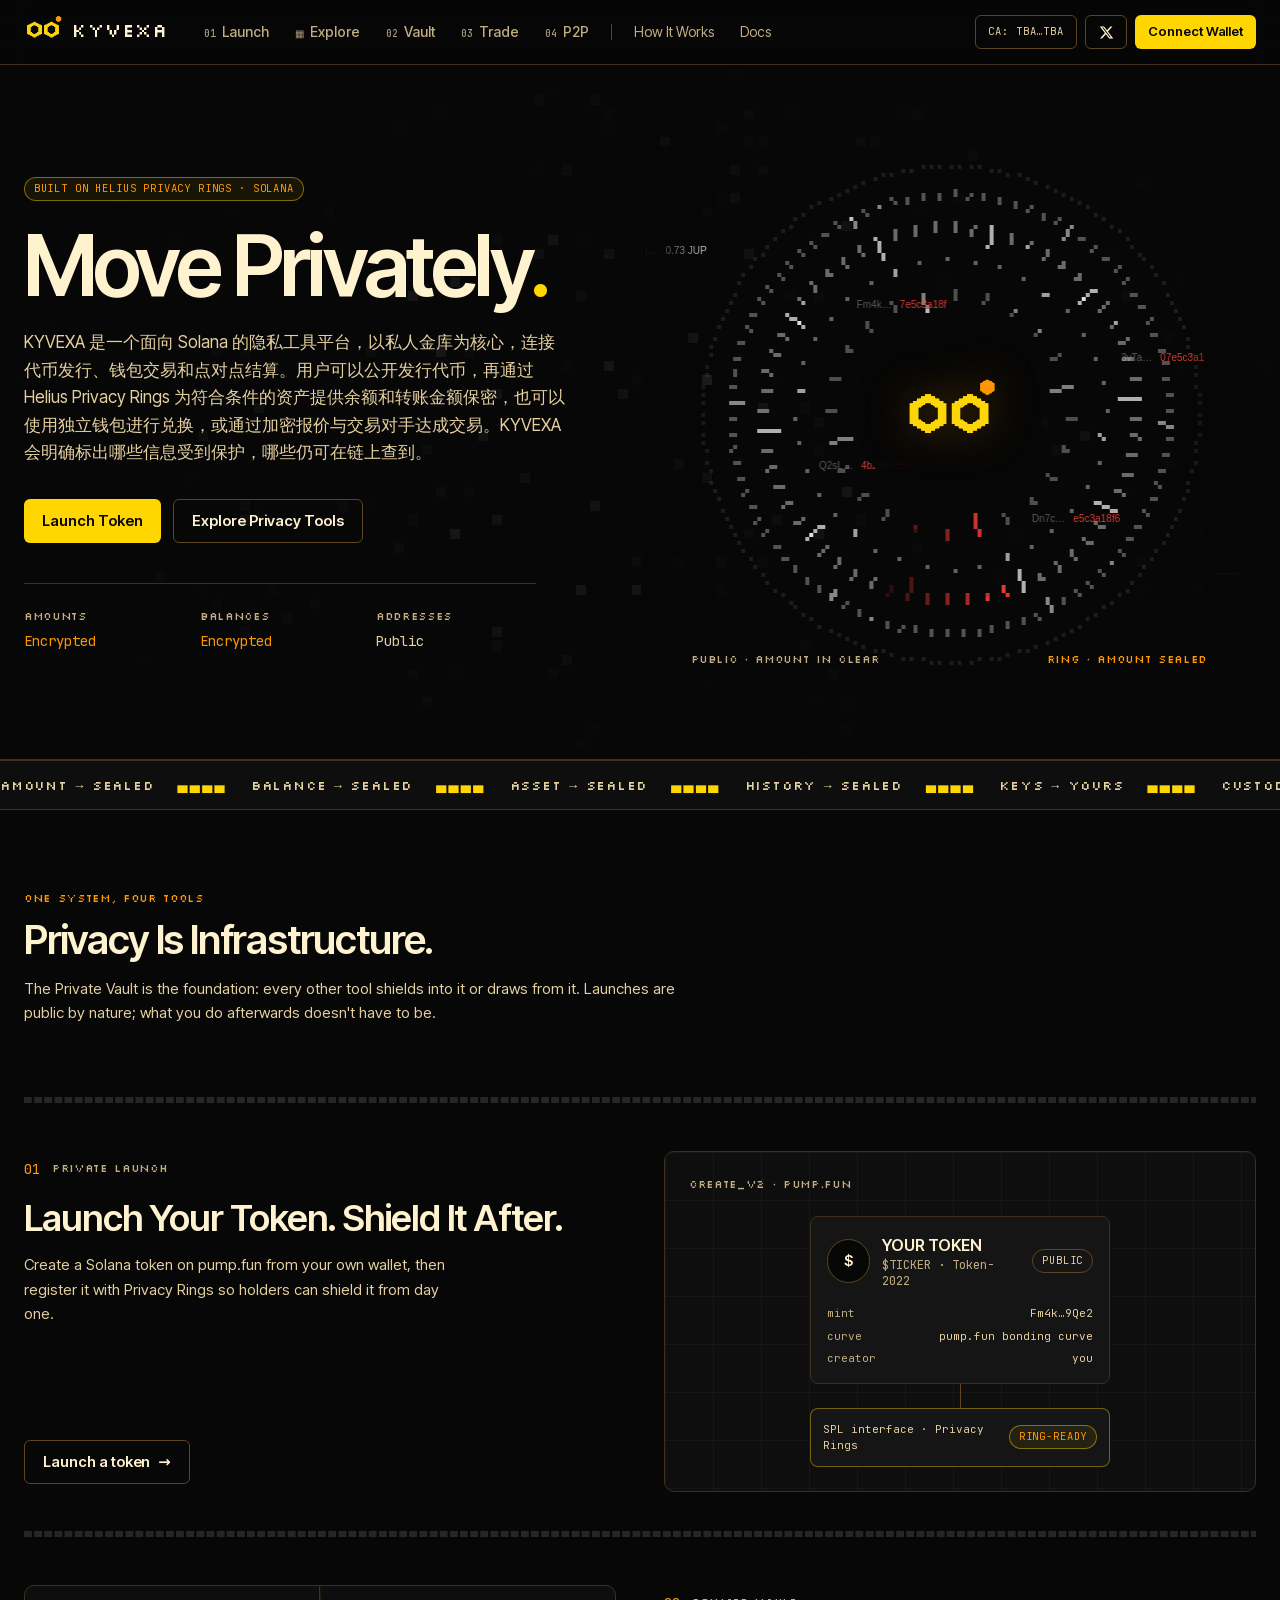
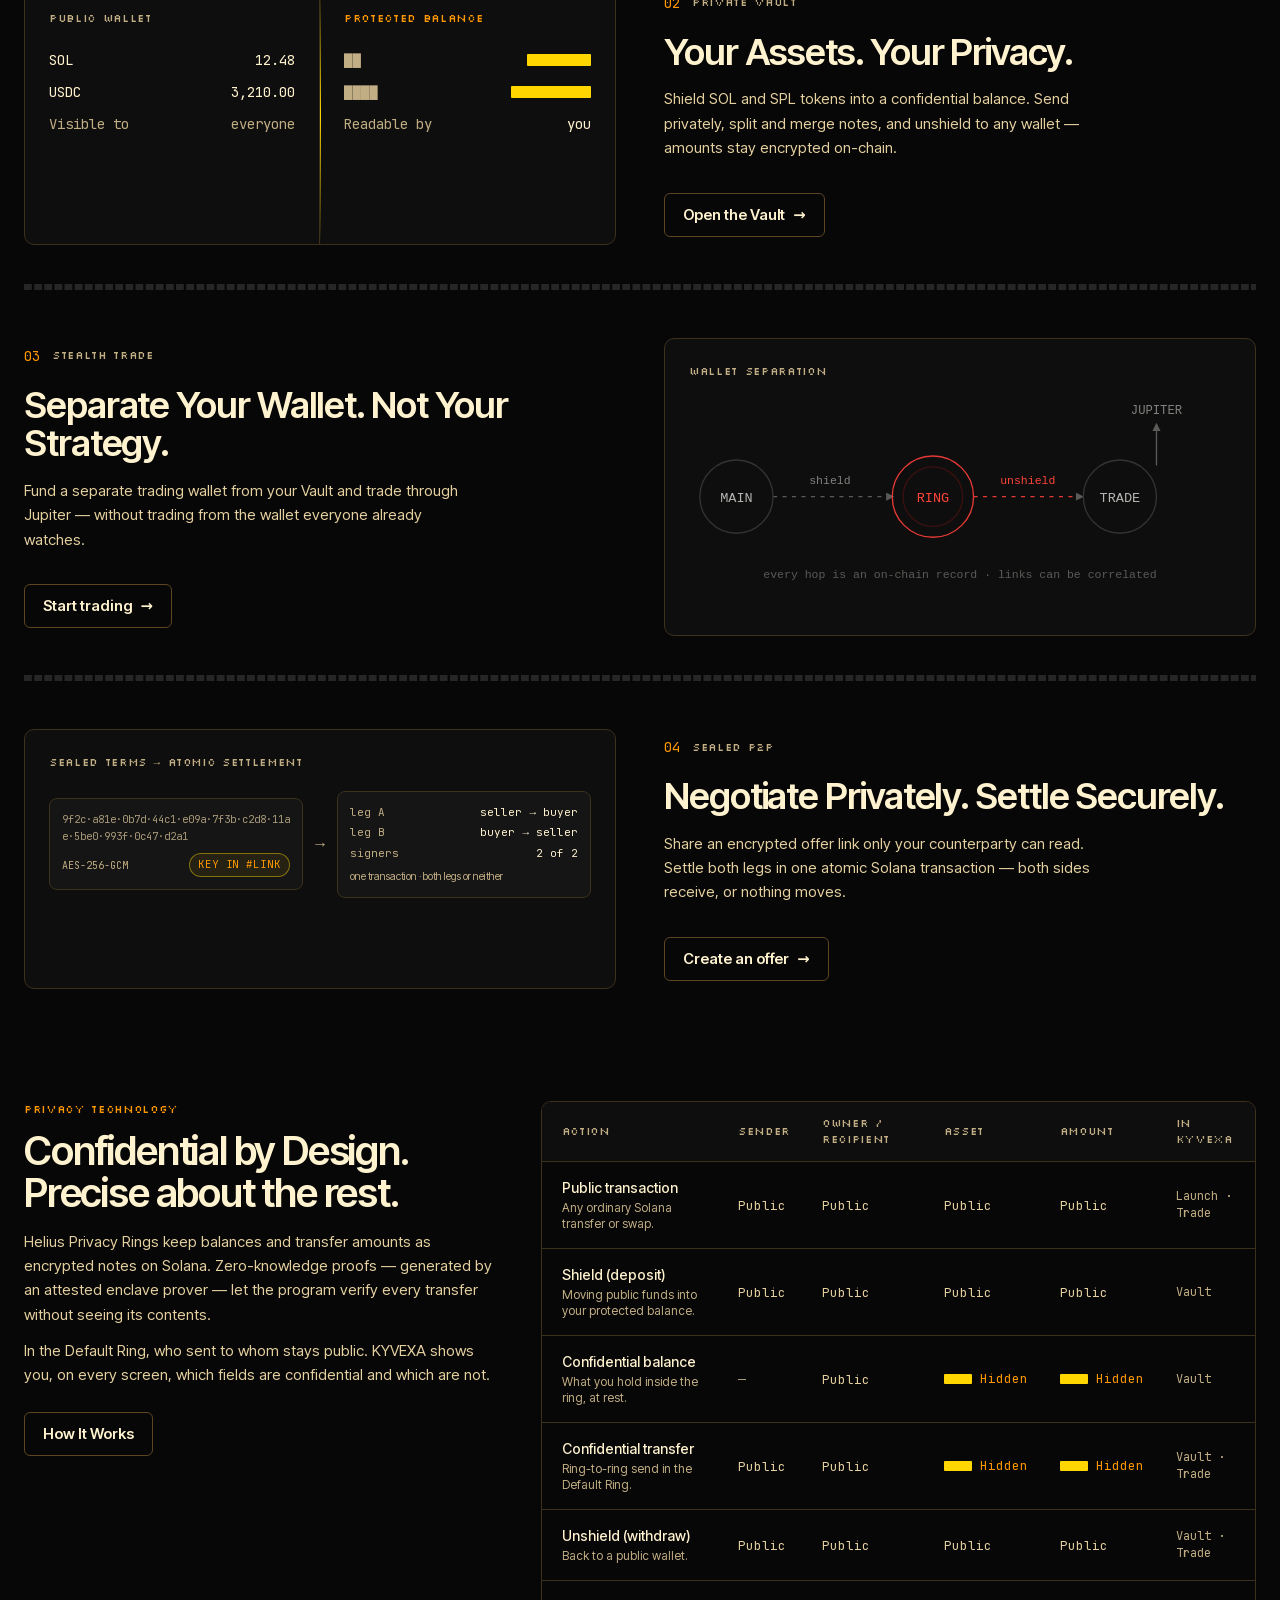
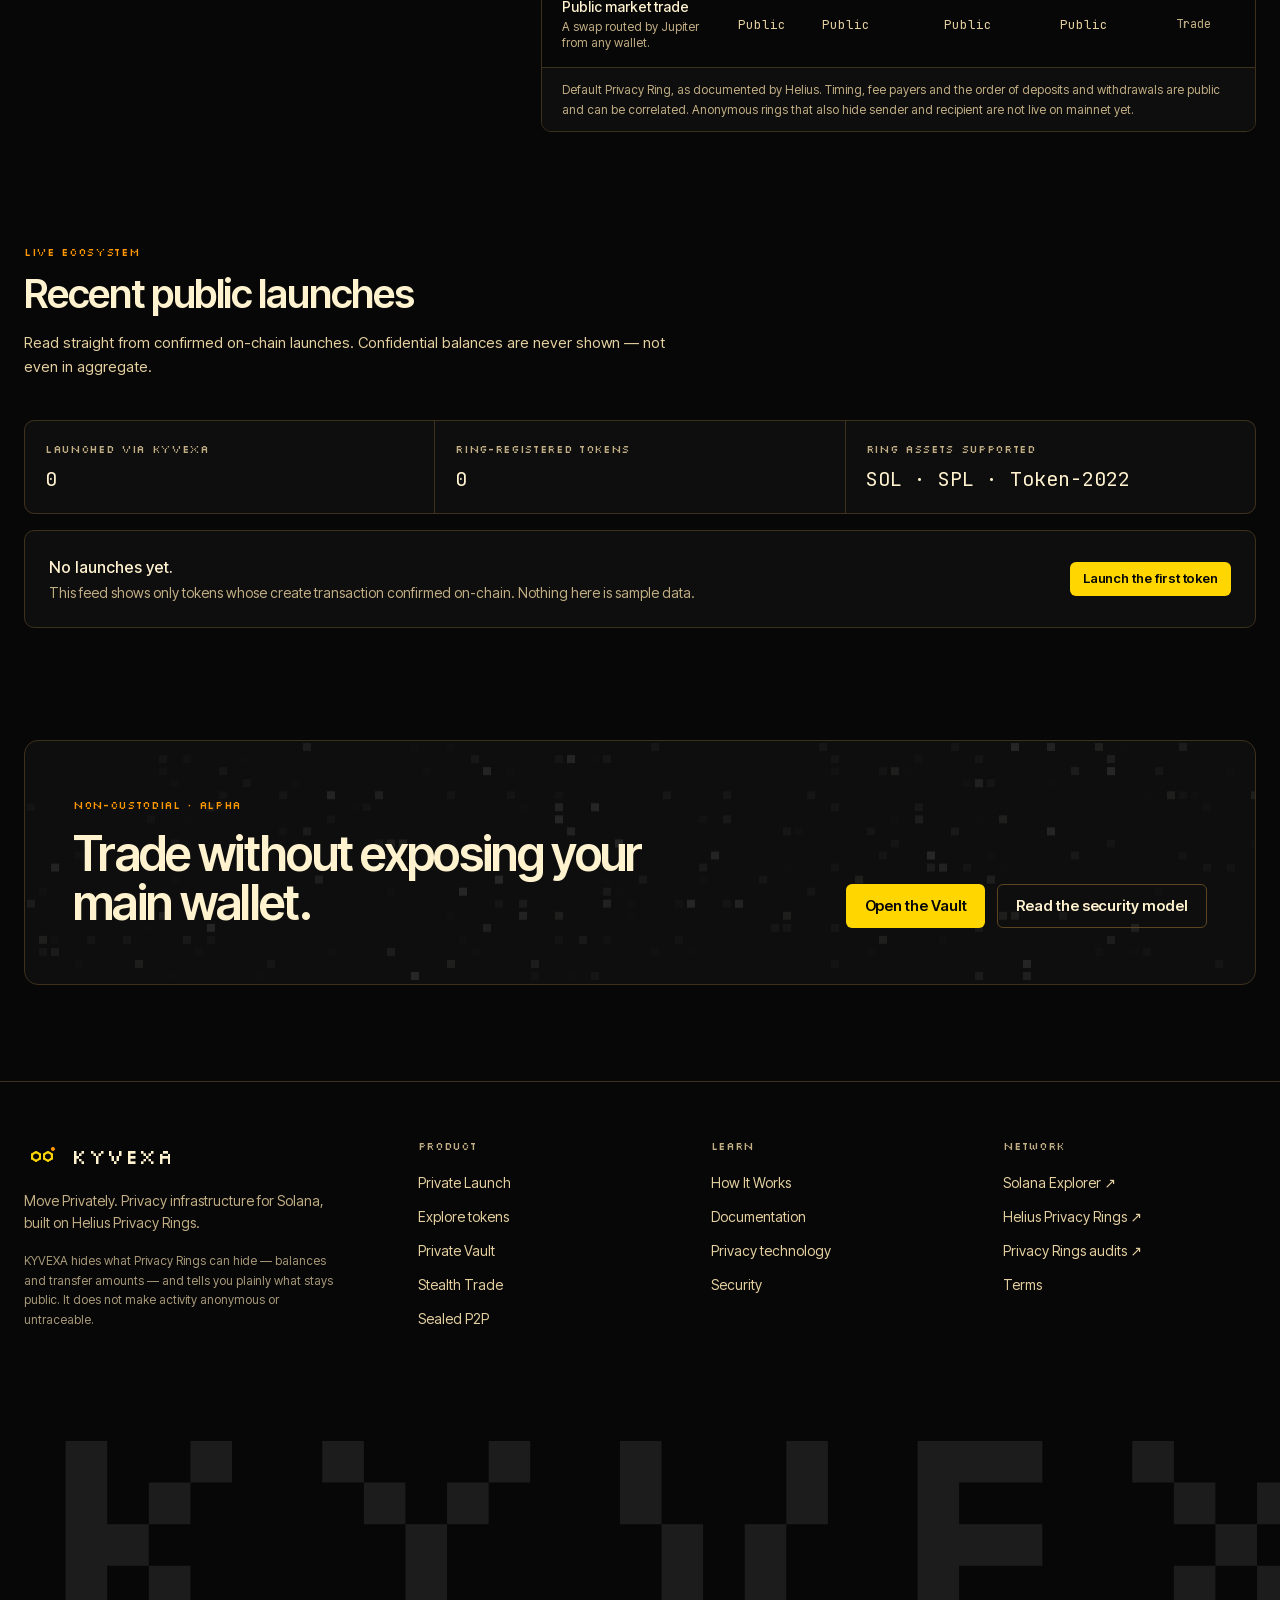
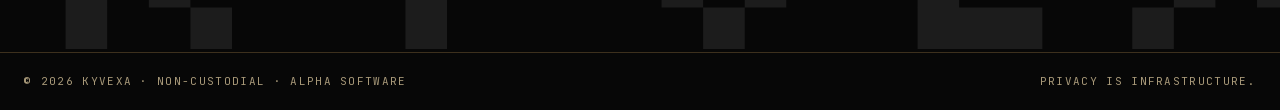
